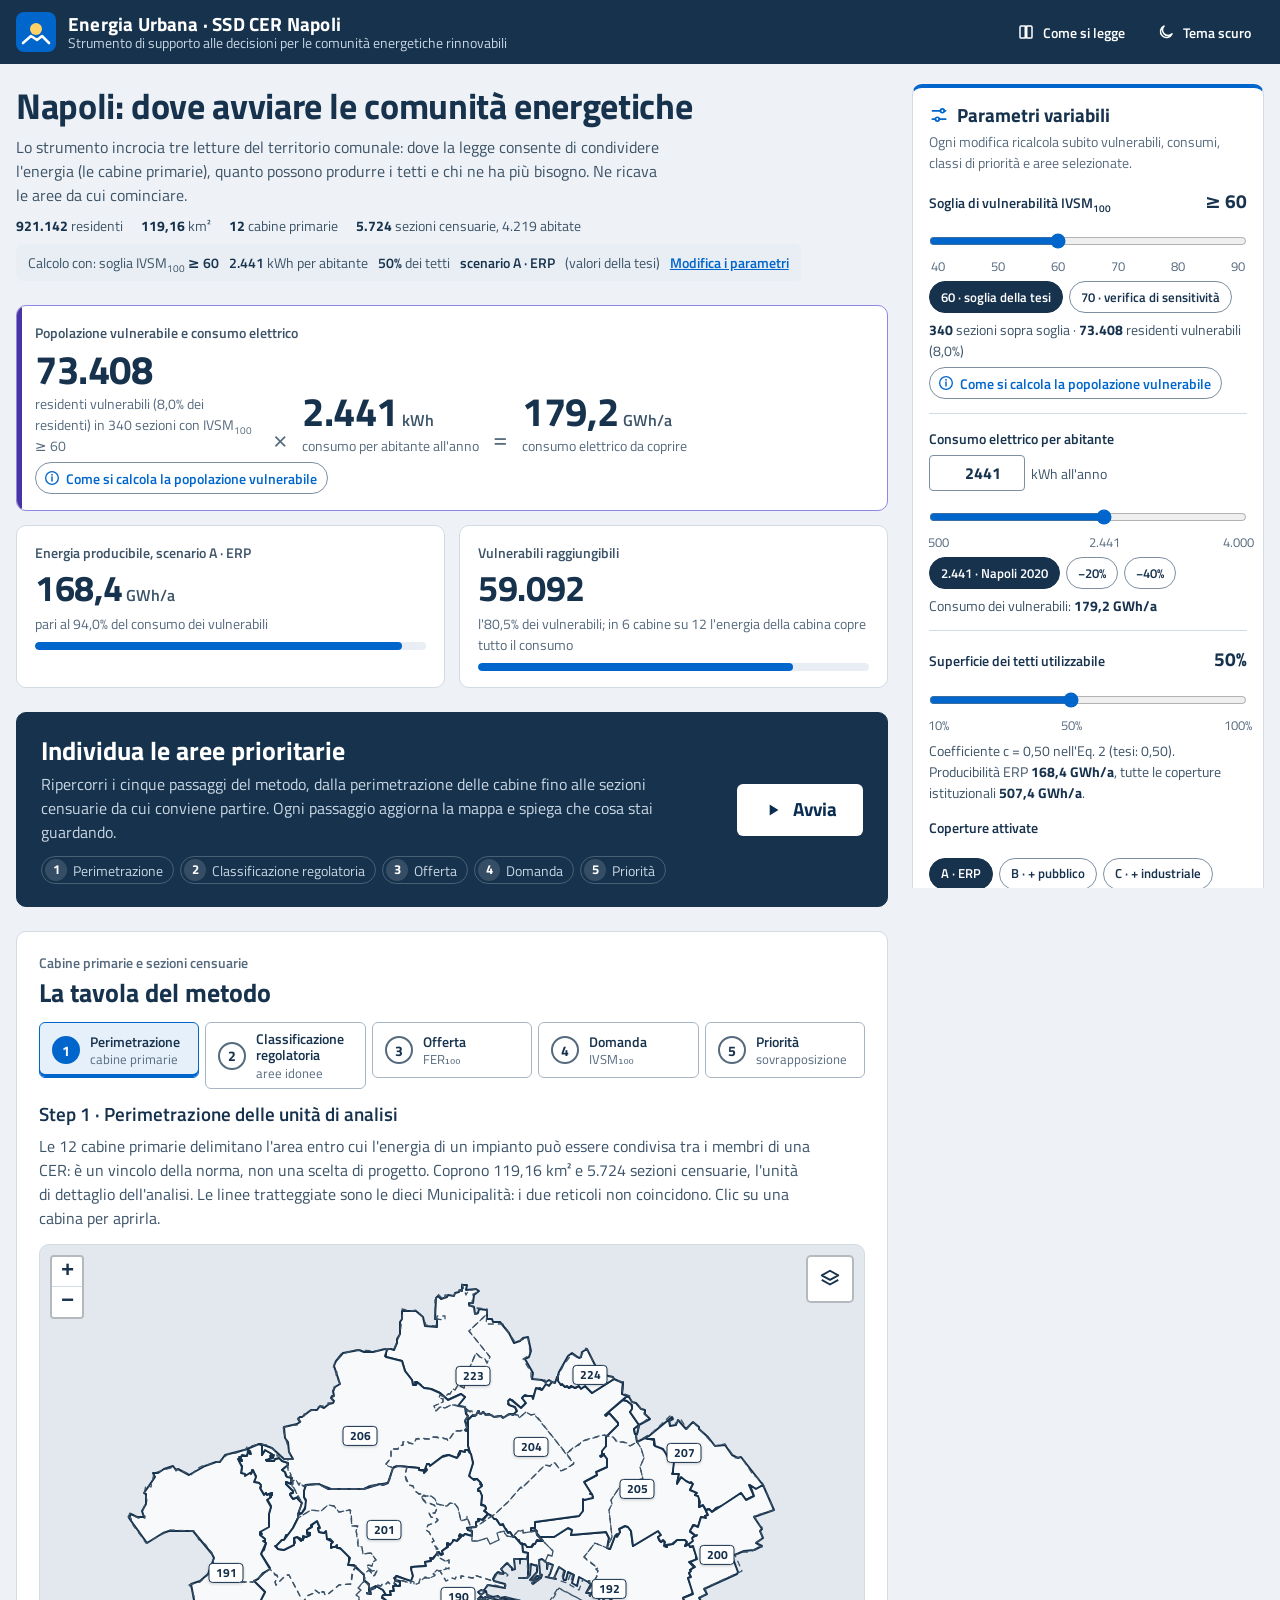
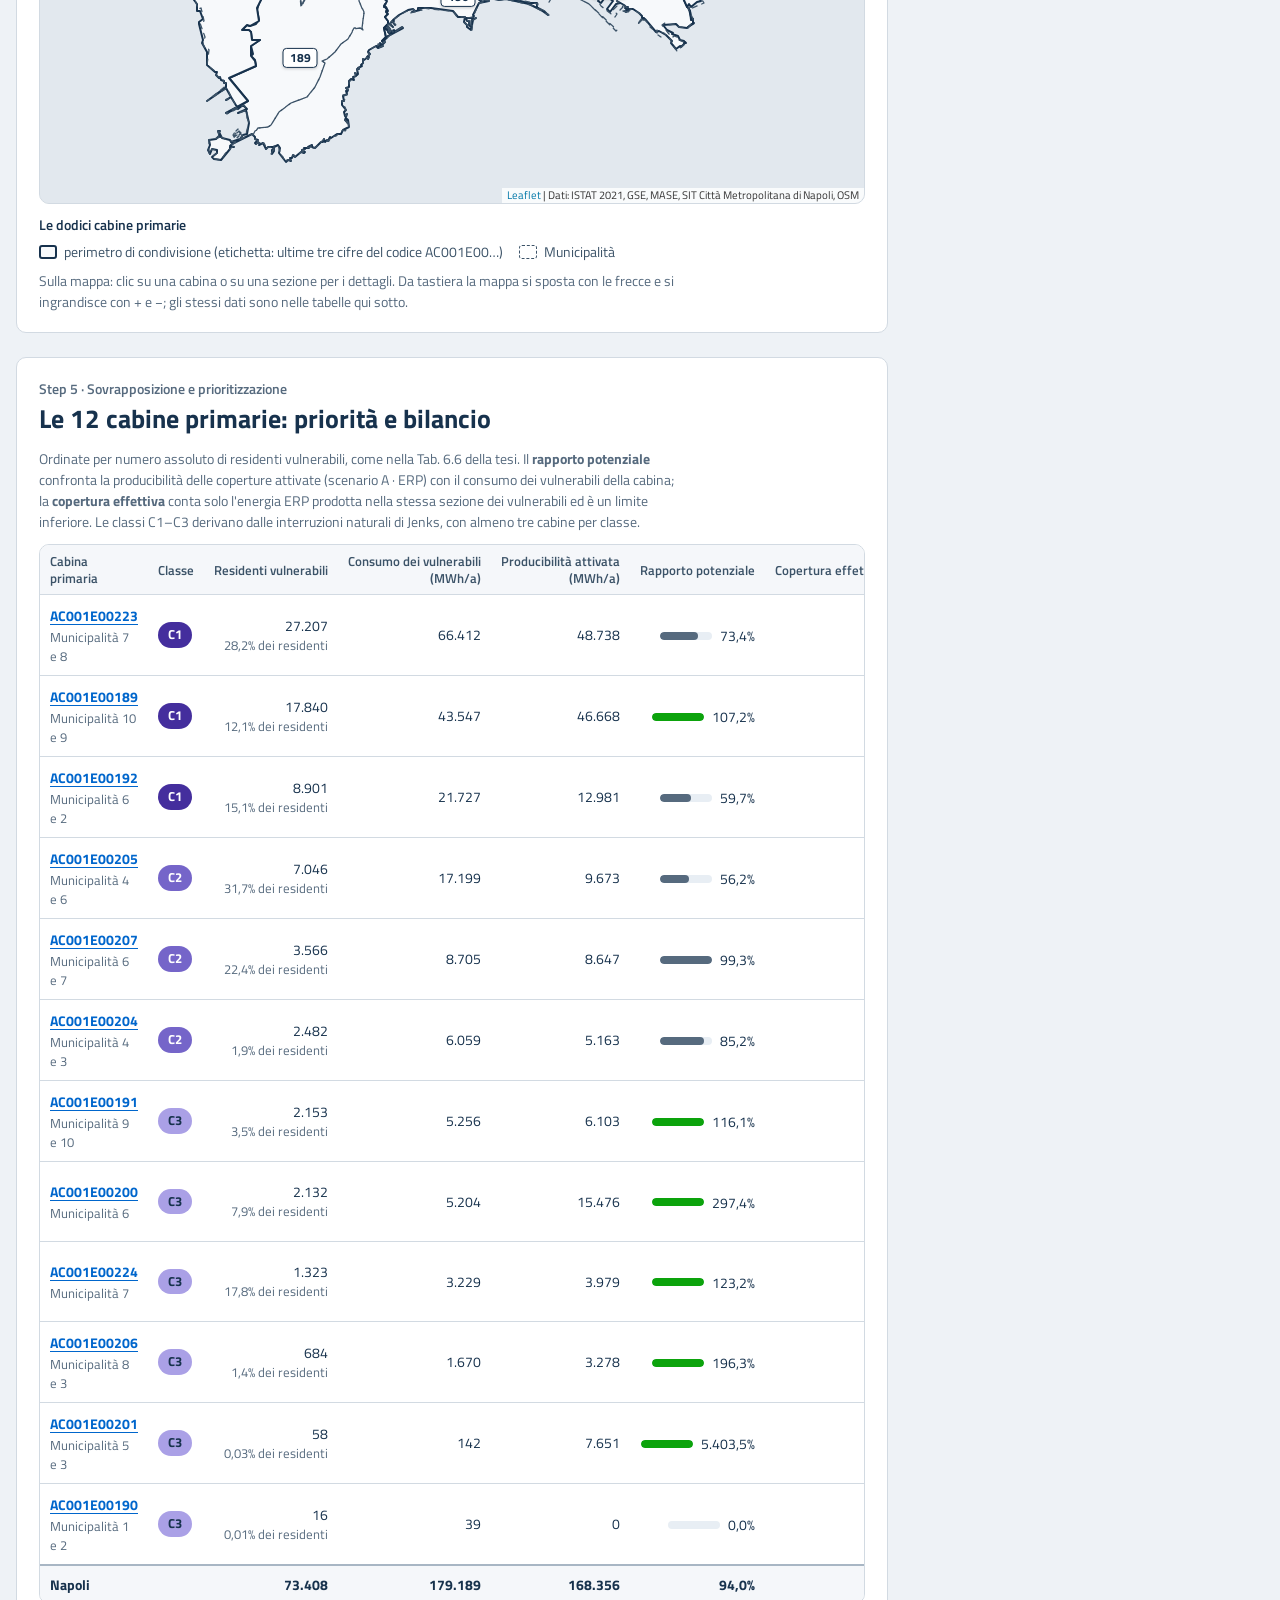
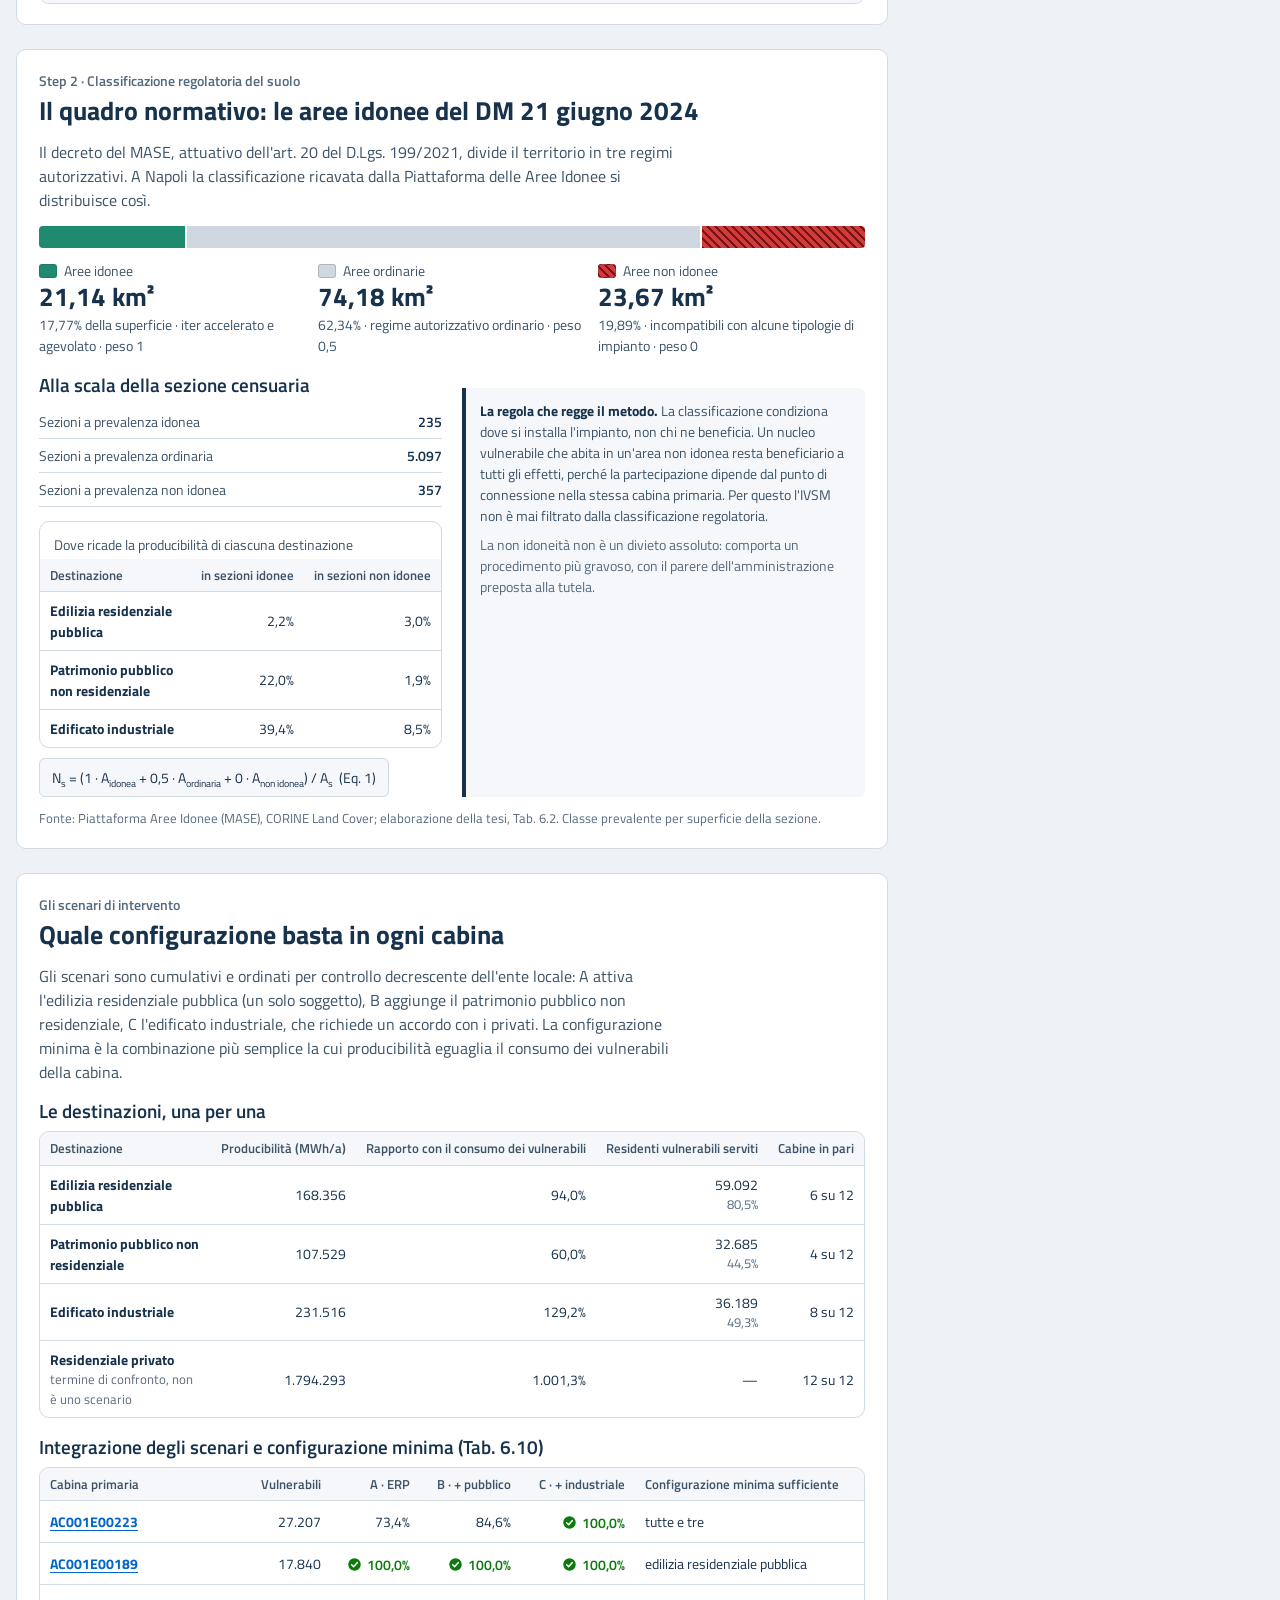
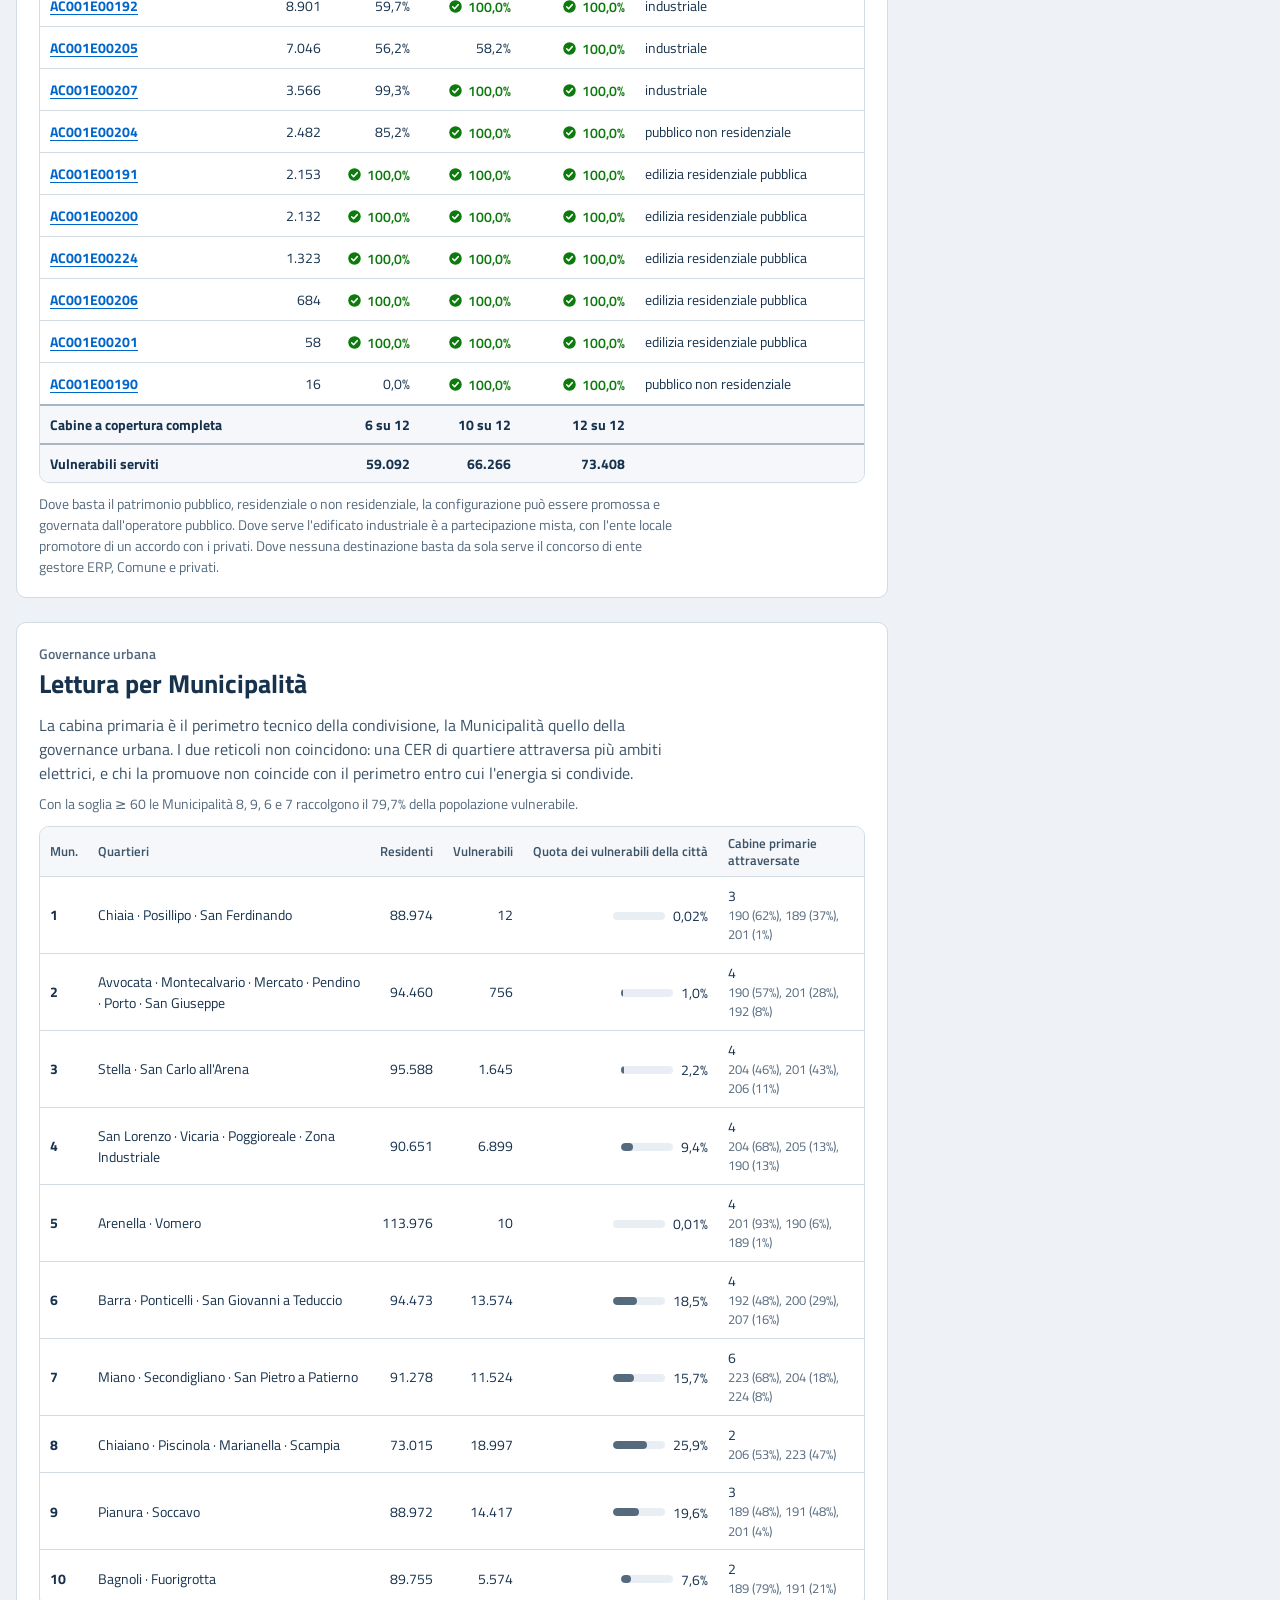
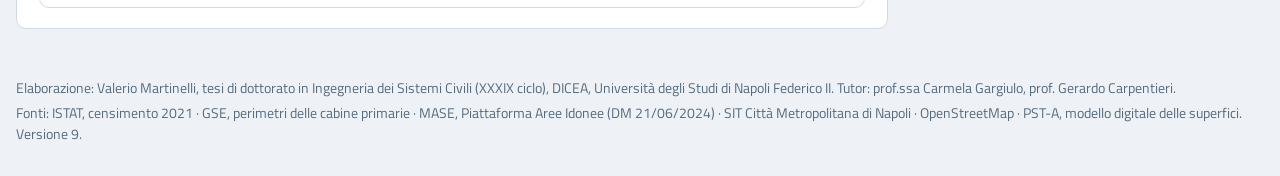
==== SSD-CER-Napoli.html @ 71e8f66f "SSD v9: interfaccia accessibile, parametri variabili e dati allineati alla tesi - Riorganizza l'inte" ====
<!DOCTYPE html>
<html lang="it">
<head>
<meta charset="UTF-8">
<meta name="viewport" content="width=device-width, initial-scale=1, viewport-fit=cover">
<title>SSD CER Napoli</title>
<meta name="description" content="Strumento di supporto alle decisioni per le comunità energetiche rinnovabili a Napoli: cabine primarie, aree idonee, vulnerabilità dei residenti e scenari di intervento.">
<style>
@font-face{font-family:'Titillium Web';font-style:normal;font-weight:400;font-display:swap;src:url([data-uri]) format('woff2')}
@font-face{font-family:'Titillium Web';font-style:normal;font-weight:600;font-display:swap;src:url([data-uri]) format('woff2')}
@font-face{font-family:'Titillium Web';font-style:normal;font-weight:700;font-display:swap;src:url([data-uri]) format('woff2')}
/* required styles */



.leaflet-pane,

.leaflet-tile,

.leaflet-marker-icon,

.leaflet-marker-shadow,

.leaflet-tile-container,

.leaflet-pane > svg,

.leaflet-pane > canvas,

.leaflet-zoom-box,

.leaflet-image-layer,

.leaflet-layer {

	position: absolute;

	left: 0;

	top: 0;

	}

.leaflet-container {

	overflow: hidden;

	}

.leaflet-tile,

.leaflet-marker-icon,

.leaflet-marker-shadow {

	-webkit-user-select: none;

	   -moz-user-select: none;

	        user-select: none;

	  -webkit-user-drag: none;

	}

/* Prevents IE11 from highlighting tiles in blue */

.leaflet-tile::selection {

	background: transparent;

}

/* Safari renders non-retina tile on retina better with this, but Chrome is worse */

.leaflet-safari .leaflet-tile {

	image-rendering: -webkit-optimize-contrast;

	}

/* hack that prevents hw layers "stretching" when loading new tiles */

.leaflet-safari .leaflet-tile-container {

	width: 1600px;

	height: 1600px;

	-webkit-transform-origin: 0 0;

	}

.leaflet-marker-icon,

.leaflet-marker-shadow {

	display: block;

	}

/* .leaflet-container svg: reset svg max-width decleration shipped in Joomla! (joomla.org) 3.x */

/* .leaflet-container img: map is broken in FF if you have max-width: 100% on tiles */

.leaflet-container .leaflet-overlay-pane svg {

	max-width: none !important;

	max-height: none !important;

	}

.leaflet-container .leaflet-marker-pane img,

.leaflet-container .leaflet-shadow-pane img,

.leaflet-container .leaflet-tile-pane img,

.leaflet-container img.leaflet-image-layer,

.leaflet-container .leaflet-tile {

	max-width: none !important;

	max-height: none !important;

	width: auto;

	padding: 0;

	}



.leaflet-container img.leaflet-tile {

	/* See: https://bugs.chromium.org/p/chromium/issues/detail?id=600120 */

	mix-blend-mode: plus-lighter;

}



.leaflet-container.leaflet-touch-zoom {

	-ms-touch-action: pan-x pan-y;

	touch-action: pan-x pan-y;

	}

.leaflet-container.leaflet-touch-drag {

	-ms-touch-action: pinch-zoom;

	/* Fallback for FF which doesn't support pinch-zoom */

	touch-action: none;

	touch-action: pinch-zoom;

}

.leaflet-container.leaflet-touch-drag.leaflet-touch-zoom {

	-ms-touch-action: none;

	touch-action: none;

}

.leaflet-container {

	-webkit-tap-highlight-color: transparent;

}

.leaflet-container a {

	-webkit-tap-highlight-color: rgba(51, 181, 229, 0.4);

}

.leaflet-tile {

	filter: inherit;

	visibility: hidden;

	}

.leaflet-tile-loaded {

	visibility: inherit;

	}

.leaflet-zoom-box {

	width: 0;

	height: 0;

	-moz-box-sizing: border-box;

	     box-sizing: border-box;

	z-index: 800;

	}

/* workaround for https://bugzilla.mozilla.org/show_bug.cgi?id=888319 */

.leaflet-overlay-pane svg {

	-moz-user-select: none;

	}



.leaflet-pane         { z-index: 400; }



.leaflet-tile-pane    { z-index: 200; }

.leaflet-overlay-pane { z-index: 400; }

.leaflet-shadow-pane  { z-index: 500; }

.leaflet-marker-pane  { z-index: 600; }

.leaflet-tooltip-pane   { z-index: 650; }

.leaflet-popup-pane   { z-index: 700; }



.leaflet-map-pane canvas { z-index: 100; }

.leaflet-map-pane svg    { z-index: 200; }



.leaflet-vml-shape {

	width: 1px;

	height: 1px;

	}

.lvml {

	behavior: url(#default#VML);

	display: inline-block;

	position: absolute;

	}





/* control positioning */



.leaflet-control {

	position: relative;

	z-index: 800;

	pointer-events: visiblePainted; /* IE 9-10 doesn't have auto */

	pointer-events: auto;

	}

.leaflet-top,

.leaflet-bottom {

	position: absolute;

	z-index: 1000;

	pointer-events: none;

	}

.leaflet-top {

	top: 0;

	}

.leaflet-right {

	right: 0;

	}

.leaflet-bottom {

	bottom: 0;

	}

.leaflet-left {

	left: 0;

	}

.leaflet-control {

	float: left;

	clear: both;

	}

.leaflet-right .leaflet-control {

	float: right;

	}

.leaflet-top .leaflet-control {

	margin-top: 10px;

	}

.leaflet-bottom .leaflet-control {

	margin-bottom: 10px;

	}

.leaflet-left .leaflet-control {

	margin-left: 10px;

	}

.leaflet-right .leaflet-control {

	margin-right: 10px;

	}





/* zoom and fade animations */



.leaflet-fade-anim .leaflet-popup {

	opacity: 0;

	-webkit-transition: opacity 0.2s linear;

	   -moz-transition: opacity 0.2s linear;

	        transition: opacity 0.2s linear;

	}

.leaflet-fade-anim .leaflet-map-pane .leaflet-popup {

	opacity: 1;

	}

.leaflet-zoom-animated {

	-webkit-transform-origin: 0 0;

	    -ms-transform-origin: 0 0;

	        transform-origin: 0 0;

	}

svg.leaflet-zoom-animated {

	will-change: transform;

}



.leaflet-zoom-anim .leaflet-zoom-animated {

	-webkit-transition: -webkit-transform 0.25s cubic-bezier(0,0,0.25,1);

	   -moz-transition:    -moz-transform 0.25s cubic-bezier(0,0,0.25,1);

	        transition:         transform 0.25s cubic-bezier(0,0,0.25,1);

	}

.leaflet-zoom-anim .leaflet-tile,

.leaflet-pan-anim .leaflet-tile {

	-webkit-transition: none;

	   -moz-transition: none;

	        transition: none;

	}



.leaflet-zoom-anim .leaflet-zoom-hide {

	visibility: hidden;

	}





/* cursors */



.leaflet-interactive {

	cursor: pointer;

	}

.leaflet-grab {

	cursor: -webkit-grab;

	cursor:    -moz-grab;

	cursor:         grab;

	}

.leaflet-crosshair,

.leaflet-crosshair .leaflet-interactive {

	cursor: crosshair;

	}

.leaflet-popup-pane,

.leaflet-control {

	cursor: auto;

	}

.leaflet-dragging .leaflet-grab,

.leaflet-dragging .leaflet-grab .leaflet-interactive,

.leaflet-dragging .leaflet-marker-draggable {

	cursor: move;

	cursor: -webkit-grabbing;

	cursor:    -moz-grabbing;

	cursor:         grabbing;

	}



/* marker & overlays interactivity */

.leaflet-marker-icon,

.leaflet-marker-shadow,

.leaflet-image-layer,

.leaflet-pane > svg path,

.leaflet-tile-container {

	pointer-events: none;

	}



.leaflet-marker-icon.leaflet-interactive,

.leaflet-image-layer.leaflet-interactive,

.leaflet-pane > svg path.leaflet-interactive,

svg.leaflet-image-layer.leaflet-interactive path {

	pointer-events: visiblePainted; /* IE 9-10 doesn't have auto */

	pointer-events: auto;

	}



/* visual tweaks */



.leaflet-container {

	background: #ddd;

	outline-offset: 1px;

	}

.leaflet-container a {

	color: #0078A8;

	}

.leaflet-zoom-box {

	border: 2px dotted #38f;

	background: rgba(255,255,255,0.5);

	}





/* general typography */

.leaflet-container {

	font-family: "Helvetica Neue", Arial, Helvetica, sans-serif;

	font-size: 12px;

	font-size: 0.75rem;

	line-height: 1.5;

	}





/* general toolbar styles */



.leaflet-bar {

	box-shadow: 0 1px 5px rgba(0,0,0,0.65);

	border-radius: 4px;

	}

.leaflet-bar a {

	background-color: #fff;

	border-bottom: 1px solid #ccc;

	width: 26px;

	height: 26px;

	line-height: 26px;

	display: block;

	text-align: center;

	text-decoration: none;

	color: black;

	}

.leaflet-bar a,

.leaflet-control-layers-toggle {

	background-position: 50% 50%;

	background-repeat: no-repeat;

	display: block;

	}

.leaflet-bar a:hover,

.leaflet-bar a:focus {

	background-color: #f4f4f4;

	}

.leaflet-bar a:first-child {

	border-top-left-radius: 4px;

	border-top-right-radius: 4px;

	}

.leaflet-bar a:last-child {

	border-bottom-left-radius: 4px;

	border-bottom-right-radius: 4px;

	border-bottom: none;

	}

.leaflet-bar a.leaflet-disabled {

	cursor: default;

	background-color: #f4f4f4;

	color: #bbb;

	}



.leaflet-touch .leaflet-bar a {

	width: 30px;

	height: 30px;

	line-height: 30px;

	}

.leaflet-touch .leaflet-bar a:first-child {

	border-top-left-radius: 2px;

	border-top-right-radius: 2px;

	}

.leaflet-touch .leaflet-bar a:last-child {

	border-bottom-left-radius: 2px;

	border-bottom-right-radius: 2px;

	}



/* zoom control */



.leaflet-control-zoom-in,

.leaflet-control-zoom-out {

	font: bold 18px 'Lucida Console', Monaco, monospace;

	text-indent: 1px;

	}



.leaflet-touch .leaflet-control-zoom-in, .leaflet-touch .leaflet-control-zoom-out  {

	font-size: 22px;

	}





/* layers control */



.leaflet-control-layers {

	box-shadow: 0 1px 5px rgba(0,0,0,0.4);

	background: #fff;

	border-radius: 5px;

	}

.leaflet-control-layers-toggle {

	background-image: url(images/layers.png);

	width: 36px;

	height: 36px;

	}

.leaflet-retina .leaflet-control-layers-toggle {

	background-image: url(images/layers-2x.png);

	background-size: 26px 26px;

	}

.leaflet-touch .leaflet-control-layers-toggle {

	width: 44px;

	height: 44px;

	}

.leaflet-control-layers .leaflet-control-layers-list,

.leaflet-control-layers-expanded .leaflet-control-layers-toggle {

	display: none;

	}

.leaflet-control-layers-expanded .leaflet-control-layers-list {

	display: block;

	position: relative;

	}

.leaflet-control-layers-expanded {

	padding: 6px 10px 6px 6px;

	color: #333;

	background: #fff;

	}

.leaflet-control-layers-scrollbar {

	overflow-y: scroll;

	overflow-x: hidden;

	padding-right: 5px;

	}

.leaflet-control-layers-selector {

	margin-top: 2px;

	position: relative;

	top: 1px;

	}

.leaflet-control-layers label {

	display: block;

	font-size: 13px;

	font-size: 1.08333em;

	}

.leaflet-control-layers-separator {

	height: 0;

	border-top: 1px solid #ddd;

	margin: 5px -10px 5px -6px;

	}



/* Default icon URLs */

.leaflet-default-icon-path { /* used only in path-guessing heuristic, see L.Icon.Default */

	background-image: url(images/marker-icon.png);

	}





/* attribution and scale controls */



.leaflet-container .leaflet-control-attribution {

	background: #fff;

	background: rgba(255, 255, 255, 0.8);

	margin: 0;

	}

.leaflet-control-attribution,

.leaflet-control-scale-line {

	padding: 0 5px;

	color: #333;

	line-height: 1.4;

	}

.leaflet-control-attribution a {

	text-decoration: none;

	}

.leaflet-control-attribution a:hover,

.leaflet-control-attribution a:focus {

	text-decoration: underline;

	}

.leaflet-attribution-flag {

	display: inline !important;

	vertical-align: baseline !important;

	width: 1em;

	height: 0.6669em;

	}

.leaflet-left .leaflet-control-scale {

	margin-left: 5px;

	}

.leaflet-bottom .leaflet-control-scale {

	margin-bottom: 5px;

	}

.leaflet-control-scale-line {

	border: 2px solid #777;

	border-top: none;

	line-height: 1.1;

	padding: 2px 5px 1px;

	white-space: nowrap;

	-moz-box-sizing: border-box;

	     box-sizing: border-box;

	background: rgba(255, 255, 255, 0.8);

	text-shadow: 1px 1px #fff;

	}

.leaflet-control-scale-line:not(:first-child) {

	border-top: 2px solid #777;

	border-bottom: none;

	margin-top: -2px;

	}

.leaflet-control-scale-line:not(:first-child):not(:last-child) {

	border-bottom: 2px solid #777;

	}



.leaflet-touch .leaflet-control-attribution,

.leaflet-touch .leaflet-control-layers,

.leaflet-touch .leaflet-bar {

	box-shadow: none;

	}

.leaflet-touch .leaflet-control-layers,

.leaflet-touch .leaflet-bar {

	border: 2px solid rgba(0,0,0,0.2);

	background-clip: padding-box;

	}





/* popup */



.leaflet-popup {

	position: absolute;

	text-align: center;

	margin-bottom: 20px;

	}

.leaflet-popup-content-wrapper {

	padding: 1px;

	text-align: left;

	border-radius: 12px;

	}

.leaflet-popup-content {

	margin: 13px 24px 13px 20px;

	line-height: 1.3;

	font-size: 13px;

	font-size: 1.08333em;

	min-height: 1px;

	}

.leaflet-popup-content p {

	margin: 17px 0;

	margin: 1.3em 0;

	}

.leaflet-popup-tip-container {

	width: 40px;

	height: 20px;

	position: absolute;

	left: 50%;

	margin-top: -1px;

	margin-left: -20px;

	overflow: hidden;

	pointer-events: none;

	}

.leaflet-popup-tip {

	width: 17px;

	height: 17px;

	padding: 1px;



	margin: -10px auto 0;

	pointer-events: auto;



	-webkit-transform: rotate(45deg);

	   -moz-transform: rotate(45deg);

	    -ms-transform: rotate(45deg);

	        transform: rotate(45deg);

	}

.leaflet-popup-content-wrapper,

.leaflet-popup-tip {

	background: white;

	color: #333;

	box-shadow: 0 3px 14px rgba(0,0,0,0.4);

	}

.leaflet-container a.leaflet-popup-close-button {

	position: absolute;

	top: 0;

	right: 0;

	border: none;

	text-align: center;

	width: 24px;

	height: 24px;

	font: 16px/24px Tahoma, Verdana, sans-serif;

	color: #757575;

	text-decoration: none;

	background: transparent;

	}

.leaflet-container a.leaflet-popup-close-button:hover,

.leaflet-container a.leaflet-popup-close-button:focus {

	color: #585858;

	}

.leaflet-popup-scrolled {

	overflow: auto;

	}



.leaflet-oldie .leaflet-popup-content-wrapper {

	-ms-zoom: 1;

	}

.leaflet-oldie .leaflet-popup-tip {

	width: 24px;

	margin: 0 auto;



	-ms-filter: "progid:DXImageTransform.Microsoft.Matrix(M11=0.70710678, M12=0.70710678, M21=-0.70710678, M22=0.70710678)";

	filter: progid:DXImageTransform.Microsoft.Matrix(M11=0.70710678, M12=0.70710678, M21=-0.70710678, M22=0.70710678);

	}



.leaflet-oldie .leaflet-control-zoom,

.leaflet-oldie .leaflet-control-layers,

.leaflet-oldie .leaflet-popup-content-wrapper,

.leaflet-oldie .leaflet-popup-tip {

	border: 1px solid #999;

	}





/* div icon */



.leaflet-div-icon {

	background: #fff;

	border: 1px solid #666;

	}





/* Tooltip */

/* Base styles for the element that has a tooltip */

.leaflet-tooltip {

	position: absolute;

	padding: 6px;

	background-color: #fff;

	border: 1px solid #fff;

	border-radius: 3px;

	color: #222;

	white-space: nowrap;

	-webkit-user-select: none;

	-moz-user-select: none;

	-ms-user-select: none;

	user-select: none;

	pointer-events: none;

	box-shadow: 0 1px 3px rgba(0,0,0,0.4);

	}

.leaflet-tooltip.leaflet-interactive {

	cursor: pointer;

	pointer-events: auto;

	}

.leaflet-tooltip-top:before,

.leaflet-tooltip-bottom:before,

.leaflet-tooltip-left:before,

.leaflet-tooltip-right:before {

	position: absolute;

	pointer-events: none;

	border: 6px solid transparent;

	background: transparent;

	content: "";

	}



/* Directions */



.leaflet-tooltip-bottom {

	margin-top: 6px;

}

.leaflet-tooltip-top {

	margin-top: -6px;

}

.leaflet-tooltip-bottom:before,

.leaflet-tooltip-top:before {

	left: 50%;

	margin-left: -6px;

	}

.leaflet-tooltip-top:before {

	bottom: 0;

	margin-bottom: -12px;

	border-top-color: #fff;

	}

.leaflet-tooltip-bottom:before {

	top: 0;

	margin-top: -12px;

	margin-left: -6px;

	border-bottom-color: #fff;

	}

.leaflet-tooltip-left {

	margin-left: -6px;

}

.leaflet-tooltip-right {

	margin-left: 6px;

}

.leaflet-tooltip-left:before,

.leaflet-tooltip-right:before {

	top: 50%;

	margin-top: -6px;

	}

.leaflet-tooltip-left:before {

	right: 0;

	margin-right: -12px;

	border-left-color: #fff;

	}

.leaflet-tooltip-right:before {

	left: 0;

	margin-left: -12px;

	border-right-color: #fff;

	}



/* Printing */



@media print {

	/* Prevent printers from removing background-images of controls. */

	.leaflet-control {

		-webkit-print-color-adjust: exact;

		print-color-adjust: exact;

		}

	}


.leaflet-control-layers-toggle{background-image:url("data:image/svg+xml,%3Csvg xmlns=%27http://www.w3.org/2000/svg%27 viewBox=%270 0 24 24%27%3E%3Cpath d=%27M12 3l9 5-9 5-9-5zM3 13l9 5 9-5%27 fill=%27none%27 stroke=%27%2317324d%27 stroke-width=%272%27 stroke-linejoin=%27round%27/%3E%3C/svg%3E")!important;background-size:22px 22px!important}
/* =====================================================================
   SSD CER Napoli · v9
   Impianto: una "tavola di piano" su linguaggio Designers Italia.
   Colonna principale a sinistra (sintesi, mappa, tabelle), colonna
   destra fissa con i parametri variabili e le dodici cabine primarie.
   Colori dei dati verificati per daltonismo (OKLab, simulazione Machado 2009).
   ===================================================================== */
:root{
  /* superfici e inchiostri */
  --paper:#eef2f6; --sheet:#ffffff; --sheet-2:#f5f7fa; --sheet-3:#e8eef4;
  --ink:#17324d; --ink-2:#3c5368; --ink-3:#566a7e;
  --rule:#d2dae2; --rule-2:#a8b6c4; --field:#7d8fa1;
  --accent:#0066cc; --accent-2:#00478f; --accent-wash:#e6f0fa; --on-accent:#ffffff;
  --head:#16324c; --head-ink:#ffffff; --head-ink-2:#c9d6e3;
  --focus:#0b3d91; --focus-halo:#ffffff;
  --good:#0c7a0c; --good-fill:#0ca30c; --warn:#a15c00; --warn-fill:#fab219; --crit:#b42828; --crit-fill:#d03b3b;
  --shadow:0 1px 2px rgba(23,50,77,.08), 0 4px 16px rgba(23,50,77,.06);
  /* mappa */
  --m-bg:#e2e8ee; --m-line:rgba(23,50,77,.20); --m-cab:#17324d; --m-cabfill:#f7f9fb;
  --m-label-bg:#ffffff; --m-label-ink:#17324d;
  --sez-ll:#f3f5f8; --sez-none:#e9edf1;
  --reg-idonea:#1f8a70; --reg-ord:#cfd8e1; --reg-non:#d03b3b; --reg-hatch:#7a1414;
  --off-1:#faeecd; --off-2:#f9d28a; --off-3:#f3aa40; --off-4:#d57c11; --off-5:#9f5618;
  --dom-1:#e7e5fb; --dom-2:#c3bcf2; --dom-3:#9287e0; --dom-4:#4934a3;
  --pri-1:#442e9d; --pri-2:#7565c9; --pri-3:#aaa0e6;
  --sez-hh:#a3123a; --sez-lh:#4a3aa7; --sez-hl:#f4c86a;
  --avvio:#16324c; --avvio-bordo:#16324c;
  --bld-erp:#2a78d6; --bld-pub:#eb6834; --bld-ind:#1baf7a; --bld-res:#9aa7b4;
  /* tipografia: il carattere dei siti della PA italiana */
  --font:'Titillium Web', system-ui, -apple-system, 'Segoe UI', Roboto, sans-serif;
  --fs-xs:.8125rem; --fs-s:.875rem; --fs-m:1rem; --fs-l:1.1875rem; --fs-xl:1.625rem; --fs-xxl:2.25rem;
  --r-s:4px; --r-m:6px; --r-l:10px;
  --head-h:64px;
  color-scheme:light;
}
@media (prefers-color-scheme: dark){
  :root:not([data-theme="light"]){
    --paper:#0e151c; --sheet:#16202b; --sheet-2:#1c2834; --sheet-3:#223140;
    --ink:#e9eff5; --ink-2:#bccad7; --ink-3:#93a5b6;
    --rule:#2b3947; --rule-2:#43566a; --field:#6d8296;
    --accent:#5aa6ff; --accent-2:#8cc2ff; --accent-wash:#16304d; --on-accent:#0b1622;
    --head:#0b1622; --head-ink:#e9eff5; --head-ink-2:#a9bccd;
    --focus:#ffd166; --focus-halo:#0e151c;
    --good:#5fd35f; --good-fill:#0ca30c; --warn:#f2b84b; --warn-fill:#fab219; --crit:#ff7b7b; --crit-fill:#d03b3b;
    --shadow:0 1px 2px rgba(0,0,0,.4), 0 6px 20px rgba(0,0,0,.35);
    --m-bg:#0b1117; --m-line:rgba(233,239,245,.16); --m-cab:#e9eff5; --m-cabfill:#1c2834;
    --m-label-bg:#0e151c; --m-label-ink:#e9eff5;
    --sez-ll:#1a2530; --sez-none:#131c25;
    --reg-idonea:#1d9b78; --reg-ord:#3a4856; --reg-non:#e05a5a; --reg-hatch:#ffc2c2;
    --off-1:#3b2a17; --off-2:#643e0d; --off-3:#955900; --off-4:#c98000; --off-5:#f0b21b;
    --dom-1:#2d2a41; --dom-2:#473f70; --dom-3:#675aaf; --dom-4:#968dfd;
    --pri-1:#b5b1ff; --pri-2:#8c7de4; --pri-3:#695ca3;
    --sez-hh:#d55181; --sez-lh:#9085e9; --sez-hl:#7d5f1c;
    --avvio:#14304f; --avvio-bordo:#2f5683;
    --bld-erp:#3987e5; --bld-pub:#d95926; --bld-ind:#199e70; --bld-res:#5d6b78;
    color-scheme:dark;
  }
}
:root[data-theme="dark"]{
  --paper:#0e151c; --sheet:#16202b; --sheet-2:#1c2834; --sheet-3:#223140;
  --ink:#e9eff5; --ink-2:#bccad7; --ink-3:#93a5b6;
  --rule:#2b3947; --rule-2:#43566a; --field:#6d8296;
  --accent:#5aa6ff; --accent-2:#8cc2ff; --accent-wash:#16304d; --on-accent:#0b1622;
  --head:#0b1622; --head-ink:#e9eff5; --head-ink-2:#a9bccd;
  --focus:#ffd166; --focus-halo:#0e151c;
  --good:#5fd35f; --good-fill:#0ca30c; --warn:#f2b84b; --warn-fill:#fab219; --crit:#ff7b7b; --crit-fill:#d03b3b;
  --shadow:0 1px 2px rgba(0,0,0,.4), 0 6px 20px rgba(0,0,0,.35);
  --m-bg:#0b1117; --m-line:rgba(233,239,245,.16); --m-cab:#e9eff5; --m-cabfill:#1c2834;
  --m-label-bg:#0e151c; --m-label-ink:#e9eff5;
  --sez-ll:#1a2530; --sez-none:#131c25;
  --reg-idonea:#1d9b78; --reg-ord:#3a4856; --reg-non:#e05a5a; --reg-hatch:#ffc2c2;
  --off-1:#3b2a17; --off-2:#643e0d; --off-3:#955900; --off-4:#c98000; --off-5:#f0b21b;
  --dom-1:#2d2a41; --dom-2:#473f70; --dom-3:#675aaf; --dom-4:#968dfd;
  --pri-1:#b5b1ff; --pri-2:#8c7de4; --pri-3:#695ca3;
  --sez-hh:#d55181; --sez-lh:#9085e9; --sez-hl:#7d5f1c;
    --avvio:#14304f; --avvio-bordo:#2f5683;
  --bld-erp:#3987e5; --bld-pub:#d95926; --bld-ind:#199e70; --bld-res:#5d6b78;
  color-scheme:dark;
}

/* ---------------------------------------------------------------- base */
*,*::before,*::after{box-sizing:border-box}
html{font-size:100%;-webkit-text-size-adjust:100%;scroll-padding-top:calc(var(--head-h) + 12px)}
body{margin:0;background:var(--paper);color:var(--ink);font-family:var(--font);font-size:var(--fs-m);line-height:1.5}
h1,h2,h3,h4{margin:0;line-height:1.2;text-wrap:balance;font-weight:700}
p{margin:0}
a{color:var(--accent)}
a:hover{color:var(--accent-2)}
button,input,select{font:inherit;color:inherit}
button{cursor:pointer}
img,svg{max-width:100%}
table{border-collapse:collapse;width:100%}
[hidden]{display:none!important}
.sr-only{position:absolute!important;width:1px;height:1px;padding:0;margin:-1px;overflow:hidden;clip:rect(0 0 0 0);white-space:nowrap;border:0}
.num{font-variant-numeric:tabular-nums}
sub{font-size:.72em;line-height:0}

/* focus visibile e uniforme: doppio anello, leggibile su ogni superficie */
:focus-visible{outline:3px solid var(--focus);outline-offset:2px;box-shadow:0 0 0 2px var(--focus-halo)}
.leaflet-container:focus-visible{outline-offset:-3px}

.skip{position:absolute;left:12px;top:-100px;z-index:3000;background:var(--sheet);color:var(--ink);padding:10px 14px;border-radius:var(--r-m);border:2px solid var(--focus);font-weight:600;text-decoration:none}
.skip:focus{top:calc(env(safe-area-inset-top,0px) + 8px)}

/* ---------------------------------------------------------------- testata */
.testata{position:sticky;top:env(safe-area-inset-top,0px);z-index:1200;background:var(--head);color:var(--head-ink)}
.testata-in{max-width:1480px;margin:0 auto;padding-inline:16px;min-height:var(--head-h);display:flex;align-items:center;justify-content:space-between;gap:12px;flex-wrap:wrap}
.marchio{display:flex;align-items:center;gap:12px;color:inherit;text-decoration:none;min-width:0}
.marchio:hover{color:inherit}
.marchio svg{flex:none}
.marchio-t{display:flex;flex-direction:column;line-height:1.15;min-width:0}
.marchio-1{font-size:var(--fs-l);font-weight:700;letter-spacing:.01em}
.marchio-2{font-size:var(--fs-s);color:var(--head-ink-2)}
.testata nav{display:flex;gap:6px;align-items:center;flex-wrap:wrap}
.btn-head{display:inline-flex;align-items:center;gap:8px;min-height:40px;padding:6px 12px;border-radius:var(--r-m);border:1px solid transparent;background:transparent;color:var(--head-ink);font-size:var(--fs-s);font-weight:600;text-decoration:none}
.btn-head:hover{background:rgba(255,255,255,.10);color:var(--head-ink)}
.btn-head[aria-pressed="true"]{border-color:rgba(255,255,255,.35)}
.btn-head svg{width:18px;height:18px}
.solo-mobile{display:none}

/* ---------------------------------------------------------------- impianto */
.impianto{max-width:1480px;margin:0 auto;padding-inline:16px;padding-block:20px 40px;display:grid;grid-template-columns:minmax(0,1fr) 352px;gap:24px;align-items:start}
main{min-width:0;display:flex;flex-direction:column;gap:28px}
.vista{display:flex;flex-direction:column;gap:24px;min-width:0}
main:focus{outline:none}
.laterale{position:sticky;top:calc(env(safe-area-inset-top,0px) + var(--head-h) + 16px);max-height:calc(100vh - var(--head-h) - 32px);overflow-y:auto;display:flex;flex-direction:column;gap:16px;padding-bottom:4px;scrollbar-width:thin}

@media (max-width:1080px){
  .impianto{grid-template-columns:minmax(0,1fr)}
  .laterale{position:static;max-height:none;overflow:visible}
  .solo-mobile{display:inline-flex}
}

/* ---------------------------------------------------------------- blocchi */
.blocco{background:var(--sheet);border:1px solid var(--rule);border-radius:var(--r-l);padding:20px 22px;min-width:0}
.blocco-testa{display:flex;justify-content:space-between;align-items:flex-end;gap:12px;flex-wrap:wrap;margin-bottom:14px}
.blocco h2{font-size:var(--fs-xl)}
.blocco h3{font-size:var(--fs-l);font-weight:600}
.occhiello{font-size:var(--fs-s);font-weight:600;color:var(--ink-3);margin-bottom:4px}
.lead{color:var(--ink-2);max-width:72ch}
.nota{font-size:var(--fs-s);color:var(--ink-3);max-width:80ch}
.nota + .nota{margin-top:6px}
.fonte{font-size:var(--fs-xs);color:var(--ink-3)}

/* intestazione della vista */
.vista-testa{display:flex;flex-direction:column;gap:8px}
.vista-testa h1{font-size:var(--fs-xxl);letter-spacing:-.01em}
.vista-testa h1:focus{outline:none}
.dati-sintetici{display:flex;flex-wrap:wrap;gap:4px 18px;color:var(--ink-2);font-size:var(--fs-s)}
.dati-sintetici strong{color:var(--ink);font-weight:700}
.parametri-attivi{display:flex;flex-wrap:wrap;align-items:center;gap:6px 10px;font-size:var(--fs-s);color:var(--ink-2);background:var(--sheet-3);border-radius:var(--r-m);padding:8px 12px;width:fit-content;max-width:100%}
.parametri-attivi b{color:var(--ink);font-weight:600}
.parametri-attivi a{font-weight:600}

/* ---------------------------------------------------------------- sintesi (KPI) */
.sintesi{display:grid;grid-template-columns:repeat(2,minmax(0,1fr));gap:14px}
.kpi{background:var(--sheet);border:1px solid var(--rule);border-radius:var(--r-l);padding:16px 18px;display:flex;flex-direction:column;gap:6px;min-width:0}
.kpi-l{font-size:var(--fs-s);font-weight:600;color:var(--ink-2)}
.kpi-v{font-size:var(--fs-xxl);font-weight:700;line-height:1.05;letter-spacing:-.01em}
.kpi-v small{font-size:var(--fs-m);font-weight:600;color:var(--ink-2);letter-spacing:0;margin-left:4px}
.kpi-s{font-size:var(--fs-s);color:var(--ink-3)}
.kpi-barra{height:8px;border-radius:99px;background:var(--sheet-3);overflow:hidden;margin-top:2px}
.kpi-barra > span{display:block;height:100%;border-radius:99px;background:var(--accent)}

/* il blocco richiesto: popolazione vulnerabile e consumo, letti insieme */
.kpi-vuln{grid-column:1/-1;border-color:var(--dom-3);background:linear-gradient(180deg,var(--sheet),var(--sheet));position:relative;overflow:hidden}
.kpi-vuln::before{content:"";position:absolute;inset:0 auto 0 0;width:5px;background:var(--dom-4)}
.calcolo{display:flex;align-items:flex-end;gap:10px 14px;flex-wrap:wrap}
.calcolo .op{font-size:var(--fs-xl);font-weight:400;color:var(--ink-3);line-height:1.3}
.calcolo-v{display:flex;flex-direction:column;gap:2px;min-width:0}
.calcolo-v .kpi-v{font-size:2.5rem}
.calcolo-v .kpi-s{max-width:28ch}
.btn-info{display:inline-flex;align-items:center;gap:6px;align-self:flex-start;min-height:32px;padding:4px 10px 4px 8px;border-radius:99px;border:1px solid var(--field);background:var(--sheet);color:var(--accent);font-size:var(--fs-s);font-weight:600}
.btn-info:hover{background:var(--accent-wash)}
.btn-info svg{width:16px;height:16px}

/* ---------------------------------------------------------------- invito al percorso */
.avvio{display:grid;grid-template-columns:minmax(0,1fr) auto;gap:16px 24px;align-items:center;background:var(--avvio);border:1px solid var(--avvio-bordo);color:var(--head-ink);border-radius:var(--r-l);padding:22px 24px}
.avvio h2{font-size:var(--fs-xl);color:var(--head-ink)}
.avvio p{color:var(--head-ink-2);margin-top:6px;max-width:70ch}
.avvio ol{list-style:none;margin:12px 0 0;padding:0;display:flex;flex-wrap:wrap;gap:6px 6px;font-size:var(--fs-s);color:var(--head-ink-2)}
.avvio ol li{display:flex;align-items:center;gap:6px;padding:2px 10px 2px 3px;border:1px solid rgba(255,255,255,.22);border-radius:99px}
.avvio ol li b{display:inline-grid;place-items:center;width:22px;height:22px;border-radius:50%;background:rgba(255,255,255,.14);color:var(--head-ink);font-size:var(--fs-xs)}
.btn-avvia{display:inline-flex;align-items:center;justify-content:center;gap:10px;min-height:52px;padding:10px 26px;border-radius:var(--r-m);border:0;background:#ffffff;color:#0b2d52;font-size:var(--fs-l);font-weight:700;white-space:nowrap}
.btn-avvia:hover{background:#e6f0fa}
.btn-avvia svg{width:20px;height:20px}

/* ---------------------------------------------------------------- pulsanti generici */
.btn{display:inline-flex;align-items:center;justify-content:center;gap:8px;min-height:40px;padding:6px 14px;border-radius:var(--r-m);border:1px solid var(--field);background:var(--sheet);color:var(--ink);font-size:var(--fs-s);font-weight:600;text-decoration:none;line-height:1.2}
.btn:hover{border-color:var(--accent);color:var(--accent)}
.btn-primario{background:var(--accent);border-color:var(--accent);color:var(--on-accent)}
.btn-primario:hover{background:var(--accent-2);border-color:var(--accent-2);color:var(--on-accent)}
.btn-link{border:0;background:none;padding:0;min-height:0;color:var(--accent);font-weight:600;text-decoration:underline;text-underline-offset:2px}
.btn svg{width:18px;height:18px}
.btn[disabled]{opacity:.45;cursor:not-allowed}

/* ---------------------------------------------------------------- passi del metodo */
.passi{display:grid;grid-template-columns:repeat(5,minmax(0,1fr));gap:6px;margin:0;padding:0;list-style:none}
#passi-cab{grid-template-columns:repeat(4,minmax(0,1fr))}
.passo{display:flex;align-items:center;gap:10px;width:100%;min-height:56px;padding:8px 12px;border-radius:var(--r-m);border:1px solid var(--rule-2);background:var(--sheet);color:var(--ink);text-align:left}
.passo:hover{border-color:var(--accent)}
.passo .n{flex:none;display:inline-grid;place-items:center;width:28px;height:28px;border-radius:50%;border:2px solid var(--ink-3);font-weight:700;font-size:var(--fs-s)}
.passo .t{display:flex;flex-direction:column;line-height:1.15;font-weight:600;font-size:var(--fs-s);min-width:0}
.passo .t small{font-weight:400;color:var(--ink-3);font-size:var(--fs-xs);margin-top:2px}
.passo[aria-pressed="true"]{background:var(--accent-wash);border-color:var(--accent);box-shadow:inset 0 -3px 0 var(--accent)}
.passo[aria-pressed="true"] .n{background:var(--accent);border-color:var(--accent);color:var(--on-accent)}

.passo-testo{display:flex;flex-direction:column;gap:8px;margin-top:14px}
.passo-testo h3{font-size:var(--fs-l)}
.passo-testo p{color:var(--ink-2);max-width:86ch}
.varianti{display:inline-flex;gap:0;border:1px solid var(--field);border-radius:var(--r-m);overflow:hidden;width:fit-content;max-width:100%;flex-wrap:wrap}
.varianti button{min-height:38px;padding:6px 14px;border:0;background:var(--sheet);color:var(--ink);font-size:var(--fs-s);font-weight:600}
.varianti button + button{border-left:1px solid var(--field)}
.varianti button[aria-pressed="true"]{background:var(--accent);color:var(--on-accent)}

/* percorso guidato */
.guida{margin-top:14px;border:2px solid var(--accent);border-radius:var(--r-l);background:var(--accent-wash);padding:16px 18px;display:flex;flex-direction:column;gap:10px}
.guida-avanz{display:flex;gap:6px;align-items:center;font-size:var(--fs-s);color:var(--ink-2);font-weight:600}
.guida-punti{display:flex;gap:4px}
.guida-punti span{width:22px;height:6px;border-radius:99px;background:var(--rule-2)}
.guida-punti span.fatto{background:var(--ink-3)}
.guida-punti span.ora{background:var(--accent)}
.guida h3{font-size:var(--fs-l)}
.guida h3:focus{outline:none}
.guida h3:focus-visible{outline:3px solid var(--focus)}
.guida p{color:var(--ink);max-width:86ch}
.guida-comandi{display:flex;gap:8px;flex-wrap:wrap;justify-content:flex-end}
.esito-lista{margin:4px 0 0;padding-left:20px;display:flex;flex-direction:column;gap:4px}

/* ---------------------------------------------------------------- mappa */
.mappa-wrap{position:relative;margin-top:14px;border:1px solid var(--rule);border-radius:var(--r-l);overflow:hidden;background:var(--m-bg)}
.mappa{height:min(560px,62vh);min-height:340px;width:100%;background:var(--m-bg)}
.mappa-cab{height:min(520px,60vh)}
.mappa-barra{display:flex;flex-wrap:wrap;gap:8px 14px;align-items:center;justify-content:space-between;margin-top:10px}
.legenda{display:flex;flex-wrap:wrap;gap:6px 16px;align-items:center;font-size:var(--fs-s);color:var(--ink-2)}
.legenda-t{width:100%;font-weight:600;color:var(--ink)}
.voce{display:inline-flex;align-items:center;gap:7px}
.campione{flex:none;width:18px;height:14px;border-radius:3px;border:1px solid var(--m-line);display:inline-block}
.campione.tratteggio{background-image:repeating-linear-gradient(45deg,var(--reg-hatch) 0 2px,transparent 2px 6px)}
.voce .q{color:var(--ink-3)}
.scala-ramp{display:inline-flex;align-items:center;gap:8px}
.scala-ramp .c{display:inline-flex}
.scala-ramp .c span{width:26px;height:14px;border:1px solid var(--m-line)}
.scala-ramp .c span:first-child{border-radius:3px 0 0 3px}
.scala-ramp .c span:last-child{border-radius:0 3px 3px 0}
.leaflet-container{font-family:var(--font);background:var(--m-bg)}
.leaflet-control-attribution{font-size:11px}
.leaflet-tooltip.tt{background:var(--sheet);color:var(--ink);border:1px solid var(--rule-2);border-radius:var(--r-m);box-shadow:var(--shadow);font-size:var(--fs-s);line-height:1.4;padding:8px 10px;width:max-content;max-width:280px;white-space:normal}
.leaflet-tooltip.tt::before{display:none}
.tt b{font-weight:700}
.etichetta-cab{background:none;border:0}
.etichetta-cab span{display:inline-block;transform:translate(-50%,-50%);white-space:nowrap;background:var(--m-label-bg);color:var(--m-label-ink);border:1px solid var(--m-cab);border-radius:4px;padding:1px 6px;font-size:12px;font-weight:700;line-height:1.35;box-shadow:0 1px 3px rgba(0,0,0,.18)}
.etichetta-cab span i{font-style:normal;font-weight:600;margin-left:4px;color:var(--ink-3)}
.leaflet-bar a,.leaflet-bar a:hover{background:var(--sheet);color:var(--ink);border-bottom-color:var(--rule)}
.leaflet-control-layers{background:var(--sheet);color:var(--ink)}
.leaflet-control-layers-toggle{background-color:#ffffff;border-radius:4px}
.avviso-mappa{position:absolute;left:10px;bottom:10px;z-index:500;max-width:min(420px,calc(100% - 20px));background:var(--sheet);border:1px solid var(--rule-2);border-radius:var(--r-m);padding:8px 10px;font-size:var(--fs-s);color:var(--ink-2);box-shadow:var(--shadow)}

/* ---------------------------------------------------------------- tabelle */
.tab-wrap{overflow-x:auto;border:1px solid var(--rule);border-radius:var(--r-l);background:var(--sheet)}
.tab{font-size:var(--fs-s);min-width:640px}
.tab caption{text-align:left;padding:12px 14px 4px;color:var(--ink-2);font-size:var(--fs-s);caption-side:top}
.tab th,.tab td{padding:8px 10px;border-bottom:1px solid var(--rule);text-align:left;vertical-align:middle}
.tab thead th{font-weight:600;color:var(--ink-2);background:var(--sheet-2);font-size:var(--fs-xs);line-height:1.25}
.tab tbody tr:last-child th,.tab tbody tr:last-child td{border-bottom:0}
.tab tfoot th,.tab tfoot td{border-top:2px solid var(--rule-2);border-bottom:0;font-weight:700;background:var(--sheet-2)}
.tab .r{text-align:right;font-variant-numeric:tabular-nums;white-space:nowrap}
.tab .c{text-align:center}
.tab tbody tr:hover{background:var(--sheet-2)}
.tab tr[aria-current="true"]{background:var(--accent-wash)}
.btn-riga{border:0;background:none;padding:2px 0;color:var(--accent);font-weight:700;text-align:left;text-decoration:underline;text-decoration-thickness:1px;text-underline-offset:3px;font-size:inherit}
.btn-riga:hover{color:var(--accent-2)}
.sotto{display:block;font-size:var(--fs-xs);color:var(--ink-3);font-weight:400}

/* barre dentro le tabelle */
.barretta{display:inline-flex;align-items:center;gap:8px;justify-content:flex-end;width:100%}
.barretta .b{position:relative;width:52px;height:8px;border-radius:99px;background:var(--sheet-3);overflow:hidden;flex:none}
.barretta .b span{position:absolute;inset:0 auto 0 0;border-radius:99px;background:var(--ink-3)}
.barretta .b span.ok{background:var(--good-fill)}

/* pillole: classi di priorità e stati */
.pill{display:inline-flex;align-items:center;gap:6px;padding:2px 9px;border-radius:99px;font-size:var(--fs-xs);font-weight:700;white-space:nowrap;border:1px solid transparent;line-height:1.5}
.pill i{display:inline-block;width:9px;height:9px;border-radius:50%}
.pill-c1{background:var(--pri-1);color:#ffffff}
.pill-c2{background:var(--pri-2);color:#ffffff}
.pill-c3{background:var(--pri-3);color:#17324d}
:root[data-theme="dark"] .pill-c1,:root[data-theme="dark"] .pill-c2{color:#0b1622}
:root[data-theme="dark"] .pill-c3{color:#ffffff}
@media (prefers-color-scheme: dark){
  :root:not([data-theme="light"]) .pill-c1,:root:not([data-theme="light"]) .pill-c2{color:#0b1622}
  :root:not([data-theme="light"]) .pill-c3{color:#ffffff}
}
.stato{display:inline-flex;align-items:center;gap:5px;font-weight:600;white-space:nowrap;vertical-align:middle}
.stato svg{width:15px;height:15px;flex:none}
.stato-ok{color:var(--good)}
.stato-parz{color:var(--warn)}
.stato-no{color:var(--crit)}

/* ---------------------------------------------------------------- colonna destra */
.pannello{background:var(--sheet);border:1px solid var(--rule);border-radius:var(--r-l);padding:16px 16px 18px}
.pannello h2{font-size:var(--fs-l);display:flex;align-items:center;gap:8px}
.pannello h2 svg{width:20px;height:20px;color:var(--accent)}
.pannello > .nota{margin-top:4px}
.parametri{border-top:4px solid var(--accent)}
.campo{display:flex;flex-direction:column;gap:6px;padding:14px 0;border-bottom:1px solid var(--rule)}
.campo:last-of-type{border-bottom:0}
.campo-testa{display:flex;justify-content:space-between;align-items:baseline;gap:10px}
.campo label,.campo legend{font-weight:600;font-size:var(--fs-s)}
.campo output,.valore{font-weight:700;font-size:var(--fs-l);font-variant-numeric:tabular-nums;color:var(--ink);white-space:nowrap}
.campo .esito{font-size:var(--fs-s);color:var(--ink-2)}
.campo .esito b{color:var(--ink)}
.campo fieldset{border:0;margin:0;padding:0}
fieldset.campo{border:0;margin:0;padding:14px 0;min-width:0}
fieldset.campo legend{padding:0;margin-bottom:6px}
input[type="range"]{width:100%;margin:6px 0 0;accent-color:var(--accent);height:28px;cursor:pointer}
.tacche{position:relative;height:18px;margin:-4px 9px 0;font-size:var(--fs-xs);color:var(--ink-3);font-variant-numeric:tabular-nums}
.tacche span{position:absolute;top:0;transform:translateX(-50%);white-space:nowrap}
.rapidi{display:flex;flex-wrap:wrap;gap:6px}
.chip{min-height:32px;padding:3px 11px;border-radius:99px;border:1px solid var(--field);background:var(--sheet);color:var(--ink);font-size:var(--fs-xs);font-weight:600}
.chip:hover{border-color:var(--accent);color:var(--accent)}
.chip[aria-pressed="true"]{background:var(--ink);border-color:var(--ink);color:var(--sheet)}
.numero{display:flex;align-items:center;gap:6px}
.numero input{width:96px;min-height:36px;padding:4px 8px;border:1px solid var(--field);border-radius:var(--r-s);background:var(--sheet);font-weight:700;font-size:var(--fs-m);text-align:right;font-variant-numeric:tabular-nums}
.numero span{font-size:var(--fs-s);color:var(--ink-2)}
.spunta{display:flex;align-items:flex-start;gap:10px;padding:6px 0;font-size:var(--fs-s);line-height:1.35;cursor:pointer}
.spunta input{width:20px;height:20px;margin:0;flex:none;accent-color:var(--accent);cursor:pointer}
.spunta .campione{margin-top:2px}
.spunta small{display:block;color:var(--ink-3);font-size:var(--fs-xs)}
.btn-ripristina{width:100%;margin-top:6px}

.elenco-cabine .filtri{display:flex;gap:6px;flex-wrap:wrap;margin:10px 0}
.cerca{position:relative}
.cerca input{width:100%;min-height:40px;padding:6px 10px 6px 34px;border:1px solid var(--field);border-radius:var(--r-m);background:var(--sheet)}
.cerca svg{position:absolute;left:10px;top:50%;transform:translateY(-50%);width:16px;height:16px;color:var(--ink-3);pointer-events:none}
.lista-cab{list-style:none;margin:0;padding:0;display:flex;flex-direction:column;gap:6px}
.voce-cab{display:grid;grid-template-columns:auto minmax(0,1fr) auto;gap:2px 10px;align-items:center;width:100%;padding:9px 10px;border-radius:var(--r-m);border:1px solid var(--rule);background:var(--sheet);color:var(--ink);text-align:left}
.voce-cab:hover{border-color:var(--accent)}
.voce-cab[aria-current="true"]{border-color:var(--accent);background:var(--accent-wash);box-shadow:inset 3px 0 0 var(--accent)}
.voce-cab .cod{font-weight:700;font-size:var(--fs-s)}
.voce-cab .dove{grid-column:2/4;font-size:var(--fs-xs);color:var(--ink-3);white-space:nowrap;overflow:hidden;text-overflow:ellipsis}
.voce-cab .vv{font-size:var(--fs-s);font-weight:700;font-variant-numeric:tabular-nums;text-align:right}
.voce-cab .vv small{font-weight:400;color:var(--ink-3)}
.vuoto{padding:10px;color:var(--ink-3);font-size:var(--fs-s)}

/* ---------------------------------------------------------------- vista cabina */
.indietro{align-self:flex-start}
.titolo-cab{display:flex;flex-wrap:wrap;align-items:center;gap:10px 14px}
.titolo-cab .pill{font-size:var(--fs-s);padding:4px 12px}
.dove-cab{color:var(--ink-2)}
.griglia-2{display:grid;grid-template-columns:repeat(2,minmax(0,1fr));gap:20px}
.bilancio-righe{display:flex;flex-direction:column;gap:14px}
.riga-bil{display:grid;grid-template-columns:minmax(0,1fr) auto;grid-template-areas:"nome val" "barra barra" "nota nota";gap:4px 14px;align-items:end}
.riga-bil .nome{grid-area:nome;font-weight:600;font-size:var(--fs-s);display:flex;align-items:center;gap:8px;min-width:0}
.riga-bil .nome small{font-weight:400;color:var(--ink-3);font-size:var(--fs-xs);margin-left:4px}
.riga-bil .val{grid-area:val;font-variant-numeric:tabular-nums;font-size:var(--fs-m);font-weight:700;text-align:right;white-space:nowrap}
.riga-bil .traccia-box{grid-area:barra}
.riga-bil .nota-bil{grid-area:nota;font-size:var(--fs-xs);color:var(--ink-3);font-variant-numeric:tabular-nums}
.riga-bil.spenta .traccia{opacity:.45}
.riga-bil.spenta .campione{opacity:.45}
.traccia{position:relative;height:14px;border-radius:99px;background:var(--sheet-3)}
.traccia > span{position:absolute;inset:0 auto 0 0;border-radius:99px;background:var(--ink-3)}
.traccia > span.ok{background:var(--good-fill)}
.traccia > i{position:absolute;top:-4px;bottom:-4px;width:2px;background:var(--ink);border-radius:2px}
.traccia-scala{display:flex;justify-content:space-between;font-size:var(--fs-xs);color:var(--ink-3);margin-top:2px;font-variant-numeric:tabular-nums}
.config{display:flex;flex-direction:column;gap:8px;padding:14px 16px;border-radius:var(--r-l);background:var(--sheet-2);border:1px solid var(--rule)}
.config .nome-config{font-size:var(--fs-l);font-weight:700}
.schede{display:flex;gap:6px;flex-wrap:wrap;border-bottom:1px solid var(--rule);margin-bottom:12px}
.scheda-btn{min-height:42px;padding:6px 14px;border:0;border-bottom:3px solid transparent;background:none;color:var(--ink-2);font-weight:600;font-size:var(--fs-s)}
.scheda-btn[aria-selected="true"]{color:var(--ink);border-bottom-color:var(--accent)}
.scheda-btn .campione{margin-right:6px;vertical-align:-2px}

/* ---------------------------------------------------------------- quadro normativo e municipalità */
.fascia{display:flex;height:22px;border-radius:var(--r-s);overflow:hidden;gap:2px;background:var(--sheet)}
.fascia span{display:block;height:100%}
.fascia-leg{display:grid;grid-template-columns:repeat(3,minmax(0,1fr));gap:12px;margin-top:12px}
.fascia-leg div{display:flex;flex-direction:column;gap:2px;font-size:var(--fs-s);color:var(--ink-2)}
.fascia-leg b{font-size:var(--fs-xl);color:var(--ink);font-variant-numeric:tabular-nums;line-height:1.1}
.regola{margin-top:14px;padding:12px 14px;border-left:4px solid var(--ink);background:var(--sheet-2);border-radius:0 var(--r-m) var(--r-m) 0;font-size:var(--fs-s);color:var(--ink-2)}
.regola strong{color:var(--ink)}
.formula{font-size:var(--fs-s);background:var(--sheet-2);border:1px solid var(--rule);border-radius:var(--r-m);padding:8px 12px;width:fit-content;max-width:100%;overflow-x:auto;white-space:nowrap}

/* ---------------------------------------------------------------- dialoghi */
dialog{border:1px solid var(--rule-2);border-radius:var(--r-l);padding:0;background:var(--sheet);color:var(--ink);box-shadow:0 20px 60px rgba(0,0,0,.35);width:min(760px,calc(100vw - 24px));max-height:calc(100vh - 32px)}
dialog::backdrop{background:rgba(12,22,32,.55)}
.dlg-testa{position:sticky;top:0;z-index:2;display:flex;justify-content:space-between;align-items:flex-start;gap:12px;padding:16px 20px 12px;background:var(--sheet);border-bottom:1px solid var(--rule)}
.dlg-testa h2{font-size:var(--fs-xl)}
.dlg-corpo{padding:16px 20px 22px;display:flex;flex-direction:column;gap:14px}
.dlg-corpo h3{font-size:var(--fs-m);margin-top:6px}
.dlg-corpo ul,.dlg-corpo ol{margin:0;padding-left:20px;display:flex;flex-direction:column;gap:4px}
.btn-chiudi{flex:none;display:inline-grid;place-items:center;width:40px;height:40px;border-radius:50%;border:1px solid var(--field);background:var(--sheet);color:var(--ink)}
.btn-chiudi:hover{border-color:var(--accent);color:var(--accent)}
.btn-chiudi svg{width:18px;height:18px}
.dati{display:grid;grid-template-columns:minmax(0,1fr) auto;gap:0;font-size:var(--fs-s)}
.dati dt,.dati dd{margin:0;padding:6px 0;border-bottom:1px solid var(--rule)}
.dati dt{color:var(--ink-2)}
.dati dd{text-align:right;font-weight:600;font-variant-numeric:tabular-nums}
.riquadro{border:1px solid var(--rule);border-radius:var(--r-m);padding:12px 14px;background:var(--sheet-2)}
.riquadro h3{margin:0 0 6px}
.esempio{display:grid;grid-template-columns:auto minmax(0,1fr);gap:4px 12px;font-size:var(--fs-s);align-items:baseline}
.esempio b{font-variant-numeric:tabular-nums}

/* scheda d'azione PAESC: foglio bianco anche in tema scuro */
#dlg-scheda{width:min(900px,calc(100vw - 24px))}
.foglio{background:#ffffff;color:#1a1a1a;padding:30px 36px;font-size:14px;line-height:1.5}
.foglio h1{font-size:24px;color:#0b2d52;margin:4px 0}
.foglio h2{font-size:15px;color:#004d99;margin:20px 0 8px;padding-bottom:4px;border-bottom:1px solid #d2dae2}
.foglio .f-occh{font-size:12px;font-weight:700;color:#004d99}
.foglio .f-testa{display:flex;justify-content:space-between;gap:16px;border-bottom:3px solid #004d99;padding-bottom:12px}
.foglio .f-cod{background:#004d99;color:#ffffff;border-radius:4px;padding:8px 12px;font-weight:700;text-align:center;line-height:1.3;height:fit-content}
.foglio table{font-size:13px}
.foglio th,.foglio td{padding:5px 8px 5px 0;border-bottom:1px solid #e3e8ee;text-align:left;vertical-align:top}
.foglio th{width:38%;color:#3c5368;font-weight:600}
.foglio .g th{width:auto;background:#f2f5f9;color:#004d99;padding:5px 8px}
.foglio .g td{padding:5px 8px}
.foglio .r{text-align:right}
.foglio .f-nota{font-size:11.5px;color:#566a7e;margin-top:6px}
.foglio p{margin:0 0 8px}

/* ---------------------------------------------------------------- piè di pagina */
.piede{max-width:1480px;margin:0 auto;padding-inline:16px;padding-block:8px 32px;color:var(--ink-3);font-size:var(--fs-s)}
.piede p + p{margin-top:4px}

/* ---------------------------------------------------------------- adattamento */
@media (max-width:900px){
  .passi{grid-template-columns:repeat(2,minmax(0,1fr))}
  .passi li:last-child{grid-column:1/-1}
  .griglia-2{grid-template-columns:minmax(0,1fr)}
  .avvio{grid-template-columns:minmax(0,1fr)}
  .btn-avvia{width:100%}
  .fascia-leg{grid-template-columns:minmax(0,1fr)}
}
@media (max-width:640px){
  .testata{position:static}
  .testata-in{min-height:56px;padding-block:6px}
  .btn-head .lbl-lunga{position:absolute!important;width:1px;height:1px;overflow:hidden;clip:rect(0 0 0 0);white-space:nowrap}
  .btn-head{padding:6px 10px}
  .calcolo{flex-direction:column;align-items:flex-start;gap:2px}
  .calcolo .op{font-size:var(--fs-l);line-height:1;padding-left:2px}
  .sintesi{grid-template-columns:minmax(0,1fr)}
  .vista-testa h1{font-size:var(--fs-xl)}
  .calcolo-v .kpi-v{font-size:2rem}
  .blocco{padding:16px}
  .marchio-2{display:none}
  .foglio{padding:18px}
}
@media (prefers-reduced-motion: reduce){
  *{scroll-behavior:auto!important;transition:none!important;animation:none!important}
}
@media (forced-colors: active){
  .passo[aria-pressed="true"],.chip[aria-pressed="true"],.varianti button[aria-pressed="true"]{outline:2px solid CanvasText}
}

/* stampa: solo la scheda d'azione */
@media print{
  body.stampa-scheda > *:not(#dlg-scheda){display:none!important}
  body.stampa-scheda #dlg-scheda{position:static;display:block;border:0;box-shadow:none;width:auto;max-height:none;overflow:visible}
  body.stampa-scheda #dlg-scheda .dlg-testa{display:none}
  body.stampa-scheda .foglio{padding:0}
  .foglio h2{break-after:avoid} .foglio table{break-inside:avoid}
  @page{size:A4;margin:16mm}
}

</style>
</head>
<body>
<svg xmlns="http://www.w3.org/2000/svg" style="display:none" aria-hidden="true">
  <symbol id="i-info" viewBox="0 0 24 24"><circle cx="12" cy="12" r="9.5" fill="none" stroke="currentColor" stroke-width="2"/><path d="M12 10.5v6" stroke="currentColor" stroke-width="2.2" stroke-linecap="round"/><circle cx="12" cy="7.3" r="1.4" fill="currentColor"/></symbol>
  <symbol id="i-play" viewBox="0 0 24 24"><path d="M8 5.5v13l10.5-6.5z" fill="currentColor"/></symbol>
  <symbol id="i-back" viewBox="0 0 24 24"><path d="M15 5l-7 7 7 7" fill="none" stroke="currentColor" stroke-width="2.2" stroke-linecap="round" stroke-linejoin="round"/></symbol>
  <symbol id="i-next" viewBox="0 0 24 24"><path d="M9 5l7 7-7 7" fill="none" stroke="currentColor" stroke-width="2.2" stroke-linecap="round" stroke-linejoin="round"/></symbol>
  <symbol id="i-x" viewBox="0 0 24 24"><path d="M6 6l12 12M18 6L6 18" fill="none" stroke="currentColor" stroke-width="2.2" stroke-linecap="round"/></symbol>
  <symbol id="i-search" viewBox="0 0 24 24"><circle cx="10.5" cy="10.5" r="6.5" fill="none" stroke="currentColor" stroke-width="2"/><path d="M15.5 15.5L20 20" stroke="currentColor" stroke-width="2.2" stroke-linecap="round"/></symbol>
  <symbol id="i-moon" viewBox="0 0 24 24"><path d="M20 14.5A8 8 0 1 1 9.5 4a6.5 6.5 0 0 0 10.5 10.5z" fill="none" stroke="currentColor" stroke-width="2" stroke-linejoin="round"/></symbol>
  <symbol id="i-book" viewBox="0 0 24 24"><path d="M4 5.5C4 4.7 4.7 4 5.5 4H11v16H5.5A1.5 1.5 0 0 1 4 18.5zM20 5.5c0-.8-.7-1.5-1.5-1.5H13v16h5.5c.8 0 1.5-.7 1.5-1.5z" fill="none" stroke="currentColor" stroke-width="2" stroke-linejoin="round"/></symbol>
  <symbol id="i-down" viewBox="0 0 24 24"><path d="M12 4v11m-5-5l5 5 5-5M5 20h14" fill="none" stroke="currentColor" stroke-width="2.2" stroke-linecap="round" stroke-linejoin="round"/></symbol>
  <symbol id="i-sliders" viewBox="0 0 24 24"><path d="M4 7h10M18 7h2M4 17h4M12 17h8" stroke="currentColor" stroke-width="2" stroke-linecap="round"/><circle cx="16" cy="7" r="2.3" fill="none" stroke="currentColor" stroke-width="2"/><circle cx="10" cy="17" r="2.3" fill="none" stroke="currentColor" stroke-width="2"/></symbol>
  <symbol id="i-grid" viewBox="0 0 24 24"><path d="M12 3l8 4.5v9L12 21l-8-4.5v-9z" fill="none" stroke="currentColor" stroke-width="2" stroke-linejoin="round"/><path d="M12 12l8-4.5M12 12v9M12 12L4 7.5" fill="none" stroke="currentColor" stroke-width="1.6"/></symbol>
  <symbol id="i-ok" viewBox="0 0 24 24"><circle cx="12" cy="12" r="10" fill="currentColor"/><path d="M7.5 12.5l3 3 6-6.5" fill="none" stroke="#fff" stroke-width="2.4" stroke-linecap="round" stroke-linejoin="round"/></symbol>
  <symbol id="i-parz" viewBox="0 0 24 24"><circle cx="12" cy="12" r="10" fill="currentColor"/><path d="M7 12h10" stroke="#fff" stroke-width="2.6" stroke-linecap="round"/></symbol>
  <symbol id="i-no" viewBox="0 0 24 24"><circle cx="12" cy="12" r="10" fill="currentColor"/><path d="M8.5 8.5l7 7m0-7l-7 7" stroke="#fff" stroke-width="2.4" stroke-linecap="round"/></symbol>
  <symbol id="i-print" viewBox="0 0 24 24"><path d="M7 9V4h10v5M7 17H5a1 1 0 0 1-1-1v-6a1 1 0 0 1 1-1h14a1 1 0 0 1 1 1v6a1 1 0 0 1-1 1h-2M7 14h10v6H7z" fill="none" stroke="currentColor" stroke-width="2" stroke-linejoin="round"/></symbol>
  <symbol id="i-doc" viewBox="0 0 24 24"><path d="M6 3h8l4 4v14H6zM14 3v4h4M9 12h6M9 16h6" fill="none" stroke="currentColor" stroke-width="2" stroke-linejoin="round"/></symbol>
</svg>

<a class="skip" href="#contenuto">Salta al contenuto</a>
<a class="skip" href="#parametri">Vai ai parametri</a>

<header class="testata">
  <div class="testata-in">
    <a class="marchio" href="#napoli">
      <svg width="40" height="40" viewBox="0 0 40 40" aria-hidden="true"><rect width="40" height="40" rx="8" fill="#0066cc"/><circle cx="20" cy="17" r="6" fill="#ffd166"/><path d="M7 31l8-7 6 4 5-4 7 7" fill="none" stroke="#fff" stroke-width="2.6" stroke-linejoin="round" stroke-linecap="round"/></svg>
      <span class="marchio-t">
        <span class="marchio-1">Energia Urbana · SSD CER Napoli</span>
        <span class="marchio-2">Strumento di supporto alle decisioni per le comunità energetiche rinnovabili</span>
      </span>
    </a>
    <nav aria-label="Strumenti">
      <a class="btn-head solo-mobile" href="#parametri"><svg aria-hidden="true"><use href="#i-sliders"/></svg>Parametri</a>
      <button type="button" class="btn-head" id="btn-metodo"><svg aria-hidden="true"><use href="#i-book"/></svg><span class="lbl-lunga">Come si legge</span></button>
      <a class="btn-head" id="lnk-offline" href="SSD-CER-Napoli.html" download hidden><svg aria-hidden="true"><use href="#i-down"/></svg>Versione offline</a>
      <button type="button" class="btn-head" id="btn-tema" aria-pressed="false"><svg aria-hidden="true"><use href="#i-moon"/></svg><span class="lbl-lunga">Tema scuro</span></button>
    </nav>
  </div>
</header>

<div class="impianto">
  <main id="contenuto" tabindex="-1">

    <!-- ================================================= VISTA NAPOLI -->
    <div id="vista-napoli" class="vista" data-vista="napoli">
      <div class="vista-testa">
        <h1 id="h-napoli" tabindex="-1">Napoli: dove avviare le comunità energetiche</h1>
        <p class="lead">Lo strumento incrocia tre letture del territorio comunale: dove la legge consente di condividere l'energia (le cabine primarie), quanto possono produrre i tetti e chi ne ha più bisogno. Ne ricava le aree da cui cominciare.</p>
        <p class="dati-sintetici" id="dati-napoli"></p>
        <p class="parametri-attivi" id="attivi-napoli" aria-live="off"></p>
      </div>

      <section class="sintesi" aria-label="Sintesi per il Comune di Napoli">
        <div class="kpi kpi-vuln" id="kpi-vuln"></div>
        <div class="kpi" id="kpi-energia"></div>
        <div class="kpi" id="kpi-serviti"></div>
      </section>

      <section class="avvio" aria-labelledby="h-avvio">
        <div>
          <h2 id="h-avvio">Individua le aree prioritarie</h2>
          <p>Ripercorri i cinque passaggi del metodo, dalla perimetrazione delle cabine fino alle sezioni censuarie da cui conviene partire. Ogni passaggio aggiorna la mappa e spiega che cosa stai guardando.</p>
          <ol aria-label="I cinque passaggi">
            <li><b>1</b>Perimetrazione</li><li><b>2</b>Classificazione regolatoria</li><li><b>3</b>Offerta</li><li><b>4</b>Domanda</li><li><b>5</b>Priorità</li>
          </ol>
        </div>
        <button type="button" class="btn-avvia" id="btn-avvia"><svg aria-hidden="true"><use href="#i-play"/></svg>Avvia</button>
      </section>

      <!-- mappa per passaggi -->
      <section class="blocco" id="blocco-mappa" aria-labelledby="h-mappa">
        <div class="blocco-testa">
          <div>
            <p class="occhiello">Cabine primarie e sezioni censuarie</p>
            <h2 id="h-mappa">La tavola del metodo</h2>
          </div>
        </div>
        <ul class="passi" id="passi-citta" aria-label="Passaggi del metodo"></ul>
        <div id="guida" class="guida" role="region" hidden aria-labelledby="guida-h"></div>
        <div class="passo-testo" id="testo-citta"></div>
        <div class="mappa-wrap">
          <div id="mappa-citta" class="mappa" role="region" aria-roledescription="mappa" aria-label="Mappa del Comune di Napoli" aria-describedby="testo-citta legenda-citta"></div>
        </div>
        <div class="mappa-barra">
          <div class="legenda" id="legenda-citta"></div>
        </div>
        <p class="nota" style="margin-top:8px">Sulla mappa: clic su una cabina o su una sezione per i dettagli. Da tastiera la mappa si sposta con le frecce e si ingrandisce con + e −; gli stessi dati sono nelle tabelle qui sotto.</p>
      </section>

      <!-- bilancio delle cabine -->
      <section class="blocco" id="blocco-cabine" aria-labelledby="h-cabine-tab">
        <div class="blocco-testa">
          <div>
            <p class="occhiello">Step 5 · Sovrapposizione e prioritizzazione</p>
            <h2 id="h-cabine-tab">Le 12 cabine primarie: priorità e bilancio</h2>
          </div>
        </div>
        <p class="nota" id="nota-cabine"></p>
        <div class="tab-wrap" style="margin-top:12px"><table class="tab" id="tab-cabine"></table></div>
      </section>

      <!-- quadro normativo -->
      <section class="blocco" id="blocco-norma" aria-labelledby="h-norma"></section>

      <!-- scenari -->
      <section class="blocco" id="blocco-scenari" aria-labelledby="h-scenari"></section>

      <!-- municipalità -->
      <section class="blocco" id="blocco-mun" aria-labelledby="h-mun"></section>
    </div>

    <!-- ================================================= VISTA CABINA -->
    <div id="vista-cabina" class="vista" data-vista="cabina" hidden>
      <a class="btn indietro" href="#napoli"><svg aria-hidden="true"><use href="#i-back"/></svg>Tutte le cabine</a>
      <div class="vista-testa" id="testa-cabina"></div>
      <section class="sintesi" aria-label="Sintesi della cabina" id="sintesi-cabina"></section>
      <div class="griglia-2">
        <section class="blocco" aria-labelledby="h-bil" id="blocco-bil"></section>
        <section class="blocco" aria-labelledby="h-conf" id="blocco-conf"></section>
      </div>
      <section class="blocco" aria-labelledby="h-mappa-cab">
        <div class="blocco-testa">
          <div>
            <p class="occhiello">Sezioni censuarie della cabina</p>
            <h2 id="h-mappa-cab">Dove installare e per chi</h2>
          </div>
          <label class="spunta" style="padding:0"><input type="checkbox" id="chk-edifici"><span>Mostra gli edifici<small>coperture per destinazione</small></span></label>
        </div>
        <ul class="passi" id="passi-cab" aria-label="Passaggi del metodo alla scala della sezione"></ul>
        <div class="passo-testo" id="testo-cab"></div>
        <div class="mappa-wrap">
          <div id="mappa-cab" class="mappa mappa-cab" role="region" aria-roledescription="mappa" aria-label="Mappa delle sezioni della cabina" aria-describedby="testo-cab legenda-cab"></div>
        </div>
        <div class="mappa-barra"><div class="legenda" id="legenda-cab"></div></div>
      </section>
      <section class="blocco" aria-labelledby="h-sez-prio" id="blocco-sez"></section>
    </div>
  </main>

  <!-- ================================================= COLONNA DESTRA -->
  <aside class="laterale" aria-label="Parametri e cabine primarie">
    <section class="pannello parametri" id="parametri" aria-labelledby="h-parametri" tabindex="-1">
      <h2 id="h-parametri"><svg aria-hidden="true"><use href="#i-sliders"/></svg>Parametri variabili</h2>
      <p class="nota">Ogni modifica ricalcola subito vulnerabili, consumi, classi di priorità e aree selezionate.</p>

      <div class="campo">
        <div class="campo-testa"><label for="p-soglia">Soglia di vulnerabilità IVSM<sub>100</sub></label><output id="o-soglia" for="p-soglia">≥ 60</output></div>
        <input type="range" id="p-soglia" min="40" max="90" step="1" value="60" aria-describedby="e-soglia">
        <div class="tacche" aria-hidden="true"><span style="left:0%">40</span><span style="left:20%">50</span><span style="left:40%">60</span><span style="left:60%">70</span><span style="left:80%">80</span><span style="left:100%">90</span></div>
        <div class="rapidi" role="group" aria-label="Valori della tesi">
          <button type="button" class="chip" data-soglia="60" aria-pressed="true">60 · soglia della tesi</button>
          <button type="button" class="chip" data-soglia="70" aria-pressed="false">70 · verifica di sensitività</button>
        </div>
        <p class="esito" id="e-soglia"></p>
        <button type="button" class="btn-info" data-apri="dlg-ivsm"><svg aria-hidden="true"><use href="#i-info"/></svg>Come si calcola la popolazione vulnerabile</button>
      </div>

      <div class="campo">
        <div class="campo-testa"><label for="p-cons-n">Consumo elettrico per abitante</label></div>
        <div class="numero"><input type="number" id="p-cons-n" min="500" max="4000" step="1" value="2441" inputmode="numeric" aria-describedby="e-cons"><span>kWh all'anno</span></div>
        <input type="range" id="p-cons" min="500" max="4000" step="1" value="2441" aria-label="Consumo elettrico per abitante, cursore" aria-describedby="e-cons">
        <div class="tacche" aria-hidden="true"><span style="left:0%">500</span><span style="left:55.46%">2.441</span><span style="left:100%">4.000</span></div>
        <div class="rapidi" role="group" aria-label="Valori rapidi del consumo">
          <button type="button" class="chip" data-cons="2441" aria-pressed="true">2.441 · Napoli 2020</button>
          <button type="button" class="chip" data-cons="1953" aria-pressed="false">−20%</button>
          <button type="button" class="chip" data-cons="1465" aria-pressed="false">−40%</button>
        </div>
        <p class="esito" id="e-cons"></p>
      </div>

      <div class="campo">
        <div class="campo-testa"><label for="p-cop">Superficie dei tetti utilizzabile</label><output id="o-cop" for="p-cop">50%</output></div>
        <input type="range" id="p-cop" min="10" max="100" step="5" value="50" aria-describedby="e-cop">
        <div class="tacche" aria-hidden="true"><span style="left:0%">10%</span><span style="left:44.44%">50%</span><span style="left:100%">100%</span></div>
        <p class="esito" id="e-cop"></p>
      </div>

      <fieldset class="campo">
        <legend>Coperture attivate</legend>
        <div class="rapidi" role="group" aria-label="Scenari della tesi" style="margin-bottom:6px">
          <button type="button" class="chip" data-scen="A" aria-pressed="true">A · ERP</button>
          <button type="button" class="chip" data-scen="B" aria-pressed="false">B · + pubblico</button>
          <button type="button" class="chip" data-scen="C" aria-pressed="false">C · + industriale</button>
        </div>
        <label class="spunta"><input type="checkbox" id="p-erp" checked><span>Edilizia residenziale pubblica<small>un solo soggetto: l'ente gestore</small></span></label>
        <label class="spunta"><input type="checkbox" id="p-pub"><span>Patrimonio pubblico non residenziale<small>scuole, uffici, attrezzature</small></span></label>
        <label class="spunta"><input type="checkbox" id="p-ind"><span>Edificato industriale<small>serve un accordo con i privati</small></span></label>
        <label class="spunta"><input type="checkbox" id="p-res"><span>Residenziale privato<small>solo termine di confronto</small></span></label>
        <p class="esito" id="e-scen"></p>
      </fieldset>
      <button type="button" class="btn btn-ripristina" id="p-reset">Ripristina i valori della tesi</button>
    </section>

    <section class="pannello elenco-cabine" aria-labelledby="h-elenco">
      <h2 id="h-elenco"><svg aria-hidden="true"><use href="#i-grid"/></svg>Cabine primarie</h2>
      <p class="nota">Ordinate per residenti vulnerabili. Scegli una cabina per vedere sezioni, bilancio e configurazione.</p>
      <div class="filtri" role="group" aria-label="Filtra per classe di priorità">
        <button type="button" class="chip" data-filtro="tutte" aria-pressed="true">Tutte</button>
        <button type="button" class="chip" data-filtro="C1" aria-pressed="false">C1</button>
        <button type="button" class="chip" data-filtro="C2" aria-pressed="false">C2</button>
        <button type="button" class="chip" data-filtro="C3" aria-pressed="false">C3</button>
      </div>
      <div class="cerca"><svg aria-hidden="true"><use href="#i-search"/></svg><label class="sr-only" for="cerca-cab">Cerca una cabina per codice o quartiere</label><input type="search" id="cerca-cab" placeholder="Codice o quartiere"></div>
      <ul class="lista-cab" id="lista-cab" style="margin-top:10px"></ul>
    </section>
  </aside>
</div>

<footer class="piede">
  <p>Elaborazione: Valerio Martinelli, tesi di dottorato in Ingegneria dei Sistemi Civili (XXXIX ciclo), DICEA, Università degli Studi di Napoli Federico II. Tutor: prof.ssa Carmela Gargiulo, prof. Gerardo Carpentieri.</p>
  <p>Fonti: ISTAT, censimento 2021 · GSE, perimetri delle cabine primarie · MASE, Piattaforma Aree Idonee (DM 21/06/2024) · SIT Città Metropolitana di Napoli · OpenStreetMap · PST-A, modello digitale delle superfici. Versione 9.</p>
</footer>

<div id="annuncio" class="sr-only" role="status" aria-live="polite"></div>

<!-- ================================================= DIALOGHI -->
<dialog id="dlg-ivsm" aria-labelledby="dlg-ivsm-h">
  <div class="dlg-testa"><h2 id="dlg-ivsm-h">Come si calcola la popolazione vulnerabile</h2><button type="button" class="btn-chiudi" data-chiudi><svg aria-hidden="true"><use href="#i-x"/></svg><span class="sr-only">Chiudi</span></button></div>
  <div class="dlg-corpo" id="dlg-ivsm-corpo"></div>
</dialog>

<dialog id="dlg-metodo" aria-labelledby="dlg-metodo-h">
  <div class="dlg-testa"><h2 id="dlg-metodo-h">Come si legge lo strumento</h2><button type="button" class="btn-chiudi" data-chiudi><svg aria-hidden="true"><use href="#i-x"/></svg><span class="sr-only">Chiudi</span></button></div>
  <div class="dlg-corpo" id="dlg-metodo-corpo"></div>
</dialog>

<dialog id="dlg-sezione" aria-labelledby="dlg-sezione-h">
  <div class="dlg-testa"><div><p class="occhiello" id="dlg-sezione-occh">Sezione censuaria</p><h2 id="dlg-sezione-h">Sezione</h2></div><button type="button" class="btn-chiudi" data-chiudi><svg aria-hidden="true"><use href="#i-x"/></svg><span class="sr-only">Chiudi</span></button></div>
  <div class="dlg-corpo" id="dlg-sezione-corpo"></div>
</dialog>

<dialog id="dlg-scheda" aria-labelledby="dlg-scheda-h">
  <div class="dlg-testa">
    <h2 id="dlg-scheda-h">Scheda d'azione PAESC</h2>
    <div style="display:flex;gap:8px;align-items:center">
      <button type="button" class="btn" id="btn-stampa" hidden><svg aria-hidden="true"><use href="#i-print"/></svg>Stampa o salva in PDF</button>
      <button type="button" class="btn-chiudi" data-chiudi><svg aria-hidden="true"><use href="#i-x"/></svg><span class="sr-only">Chiudi</span></button>
    </div>
  </div>
  <div class="foglio" id="foglio"></div>
</dialog>

<script type="application/json" id="json-dati">{"meta":{"versione":"v9","comune":"Napoli","scala":100000,"c_tesi":0.5,"eta":0.2,"pr":0.85,"kwh_kwp":1400,"cons_tesi":2441,"soglia_tesi":60,"soglia_sens":70,"fer_alta":28.2,"area_km2":119.16,"tab62":{"idonee":[21.14,17.77],"ordinarie":[74.18,62.34],"non_idonee":[23.67,19.89]},"tab63":{"res":19190295,"erp":1928132,"pub":854136,"ind":1730477},"municipalita":{"1":"Chiaia · Posillipo · San Ferdinando","2":"Avvocata · Montecalvario · Mercato · Pendino · Porto · San Giuseppe","3":"Stella · San Carlo all'Arena","4":"San Lorenzo · Vicaria · Poggioreale · Zona Industriale","5":"Arenella · Vomero","6":"Barra · Ponticelli · San Giovanni a Teduccio","7":"Miano · Secondigliano · San Pietro a Patierno","8":"Chiaiano · Piscinola · Marianella · Scampia","9":"Pianura · Soccavo","10":"Bagnoli · Fuorigrotta"},"fonte":"Martinelli V., tesi di dottorato, DICEA Università di Napoli Federico II, XXXIX ciclo — capitoli 5 e 6"},"cab":[{"id":"AC001E00223","area":9.29,"nsez":533,"nab":346,"pop":96607,"fv":{"erp":48738.3,"pub":7417.3,"ind":12167.3,"res":145237.3},"sup":{"erp":539695,"pub":57171,"ind":93041,"res":1553340},"nb":{"erp":738,"pub":30,"ind":98,"res":2252},"c":[14.250396,40.892337],"mun":[[7,64.6],[8,35.3]],"r":[[1422118,4089913,-37,0,-1,0,-9,-13,-11,-21,-6,-10,-7,-9,-13,-33,-17,-61,2,-16,13,-23,3,-6,10,5,11,1,82,-20,89,-21,65,-8,55,-13,8,-2,94,-17,65,-9,65,-12,16,-4,22,-56,11,-51,8,-16,50,-96,5,-24,7,-33,18,-28,24,-24,24,-22,34,-30,5,-4,41,-37,53,-46,29,-25,14,-15,10,-19,-2,-36,-2,-49,7,-1,27,-8,42,-9,26,-8,18,-7,8,-8,8,11,4,5,2,13,11,17,4,20,-60,14,9,20,57,-10,1,4,2,13,58,-46,8,-6,6,-5,24,-13,26,-14,-7,-16,-5,-12,7,-3,54,-17,28,-11,29,-10,65,-21,59,-11,31,-3,26,0,53,-6,10,-1,15,-3,25,-6,35,-8,65,-21,36,-16,12,-4,141,-35,-8,-16,170,-82,19,-8,75,-71,6,-8,13,4,20,7,49,16,72,23,48,16,47,15,14,5,49,15,51,16,93,31,131,-60,-47,-61,-7,-5,-14,-13,-8,-8,-3,-5,-4,-7,-13,-5,-6,-1,-7,-5,-12,-9,-7,-8,-162,-111,6,-5,4,-3,5,0,5,-2,13,-1,19,-2,10,-2,21,-2,6,0,11,-1,6,-1,7,-1,7,-1,7,-1,6,-2,5,-1,13,-2,6,-1,7,-2,5,-1,8,-1,21,-1,7,1,27,0,15,0,20,0,17,0,6,-1,1,-7,-1,-7,5,-11,5,-6,-2,-9,1,-14,6,-9,10,-7,15,-4,6,-5,-3,-4,-2,-7,-7,-7,-7,-11,-7,-10,6,-16,6,-5,3,-4,-2,-5,-3,-8,4,-3,6,-9,-2,-7,6,-5,5,-7,10,-9,8,-7,11,-10,5,-6,1,-6,0,-9,1,-4,-3,-10,5,-6,-7,-12,-6,-3,-7,-5,-6,-2,-8,-7,5,-7,6,-9,0,-8,-18,-7,-5,-4,-4,-3,-9,-4,-7,-1,-5,-3,-7,-3,-7,-1,-6,0,-4,-8,-4,-7,-1,-4,-2,-5,-3,-7,-3,-13,-1,-6,0,-5,0,-5,1,-3,2,-7,1,-5,2,-4,6,-9,3,-3,46,-47,5,-8,3,-4,1,-4,5,-7,1,-4,1,-4,1,-4,1,-5,1,-11,1,-8,-1,-9,-1,-4,-7,-9,-10,-9,-15,-11,-7,-4,-3,-4,-4,-4,-5,-2,6,-12,1,-29,30,0,1,20,24,16,39,19,-3,72,-7,149,7,7,4,5,28,16,32,17,21,18,0,29,38,18,20,10,12,14,7,12,26,8,16,-8,14,-9,9,-4,20,-4,8,0,8,1,10,4,6,4,5,3,3,5,10,9,2,3,7,10,2,4,3,4,2,5,6,12,3,6,3,8,4,13,3,6,1,5,2,4,2,4,3,3,4,2,7,-1,6,-3,10,-10,4,-6,2,-4,0,-6,1,-4,2,-4,1,-8,4,-9,2,-5,4,-4,4,-4,5,-3,7,-3,6,-1,25,-5,16,-4,6,-1,8,0,5,1,6,3,3,3,7,14,0,5,0,4,-1,7,-1,5,1,5,13,4,6,1,19,3,6,0,5,-2,6,-5,4,-4,5,-7,8,-15,4,-5,2,-5,2,-5,4,-7,4,-6,5,-8,6,-7,6,-2,6,2,6,2,7,3,7,4,7,7,2,4,4,2,3,3,5,1,5,2,14,3,7,0,13,-3,6,0,5,-2,6,-2,13,-5,7,-1,19,-7,8,-2,12,-4,8,-3,7,-4,15,-3,10,-2,8,3,5,1,17,2,32,-20,23,-16,20,-5,30,9,32,7,35,9,25,4,26,-4,28,-4,25,0,17,5,21,-3,15,-15,14,-22,12,-14,11,-4,9,5,4,3,23,6,21,6,25,2,17,5,11,6,11,15,7,16,35,14,22,8,14,10,27,12,16,-11,12,-8,22,-9,15,-2,10,-1,16,5,7,6,25,2,53,2,-3,13,9,17,13,13,17,7,9,2,8,0,20,14,24,7,1,4,-24,2,-15,5,-5,6,7,35,-3,20,-6,12,-10,11,-40,20,-71,29,-104,32,-5,4,-31,20,-10,14,1,13,6,26,1,18,7,3,13,8,7,10,13,17,8,18,35,-14,29,-12,12,-5,77,-43,55,-35,14,-9,36,-28,63,-51,48,-33,84,59,112,74,-75,72,-55,54,-6,6,42,24,30,18,33,16,35,22,20,-19,8,-7,13,-5,24,-42,71,24,52,18,38,-73,53,16,1,9,-19,86,53,104,12,32,17,25,41,-1,50,-3,24,-2,14,-8,76,-41,69,77,42,47,30,31,37,-21,12,-6,12,-5,26,-14,14,14,54,61,37,43,-1,1,-33,16,-68,21,-13,-8,-2,-1,-23,-15,-56,-29,-59,5,-4,11,-4,11,-2,4,-1,2,-13,24,-64,0,-114,9,-120,10,-95,11,1,12,4,37,2,18,5,38,-3,27,0,5,-1,9,-11,42,-4,15,-27,34,-16,19,-34,36,-20,22,-37,43,-3,3,-43,49,-38,51,-3,5,-20,36,64,29,25,16,38,31,25,39,26,44,4,14,0,2,12,40,1,16,1,28,-1,27,0,12,-16,47,-14,22,-11,16,-28,39,-8,35,-2,41,-5,40,-3,32,-31,-2,-97,-6,-6,-1,-28,-12,-9,-4,-24,-10,-7,-4,-1,0,-18,-14,-23,-19,-15,-11,-33,-2,-32,-2,-33,-2,-27,-2,-16,-1,-48,-28,-6,-3,-22,-13,-9,8,-4,5,-8,7,-2,3,-10,16,-5,7,-6,8,-7,10,-21,27,-4,6,-7,8,-9,10,-32,38,-4,4,-26,26,-20,19,-2,2,-22,29,-2,3,-3,7,-11,20,-1,3,-1,2,0,1,-6,21,-13,20,-13,17,-37,32,-4,3,-15,11,-8,7,-7,5,-13,13,-26,24,-30,28,-33,31,-62,58,-148,1,-15,1,-105,2,-2,44,-2,25,-183,14,4,111,1,7,0,4,6,112,-38,-1,-34,-1,-10,0,-51,0,-2,0,-50,4,-38,4,-50,2,-13,1,-55,13,0,-2,2,-113,1,-33,-107,11,0,1,2,82,1,13,0,1,-35,5,-2,1,-1,74,0,34,0,1,-162,18,5,29,6,38,57,-9,2,0,42,5,24,3,1,31,0,4,0,5,7,87,2,22,1,2,25,56,1,2,26,13,25,14,11,4,5,2,43,14,37,12,11,19,5,10,0,1,-36,29,-43,22,-28,14,-309,-40,10,138,-22,-1,-127,-8,-11,-138,-59,1,-33,1,-11,-52,-136,-21,-49,-69,-85,17,-125,2,-14,-39,-76,3,-91,-46,-3,-2,-2,0,-38,-20,-33,30,-14,14,-47,43,-4,4,-6,-4,-21,-15,-10,-12,-7,-9,-8,-13,-11,-17,-13,-46,0,-4,-3,-32,-2,-34,-2,-18,-3,-25,-5,-31,-5,-29,9,-71,-5,-75,-1,-14,-8,-55,-8,-54,-1,-51,69,-8,-10,-184,-46,8,-17,2,-75,10,-78,-2,-21,-9,-19,-8,-131,20,-12,103,-81,130,-137,105,-40,16,-57,41,-38,-4,-102,-6,-212,30,-62,-11,-13,-2,-8,-1,-38,-7,1,-28,0,-15,-3,-19,-2,-27,-2,-28,0,-9,0,-9,1,-42,-15,-54,-42,-60,-10,-40,-10,-43,0,-38,-1,-14,0,-13,2,-11,8,-53,9,-18,-11,-32,-9,-43,-2,-5,-2,-6,-13,-29,-23,-37,-18,-22,-18,-38,-1,-5,-5,-50,-8,-50,-21,-57,-35,-75,-22,-31,-15,-24,-9,1,-26,2,-80,12,-97,1]]},{"id":"AC001E00189","area":24.17,"nsez":736,"nab":544,"pop":147343,"fv":{"erp":46668.1,"pub":42249.6,"ind":12415.9,"res":255461.0},"sup":{"erp":528423,"pub":341428,"ind":113504,"res":2732203},"nb":{"erp":960,"pub":96,"ind":90,"res":5476},"c":[14.190758,40.818913],"mun":[[10,48.0],[9,29.2],[1,22.4]],"r":[[1421838,4082234,-1,4,0,6,-3,-1,-3,1,-13,0,-10,0,-5,-1,-1,0,-1,0,-10,1,-5,10,-9,16,12,0,10,0,8,0,8,4,3,2,4,5,5,4,2,1,0,1,9,9,2,0,7,-1,5,-4,3,-3,2,-3,3,-1,2,-3,-13,-15,-4,-6,0,-3,2,-1,8,-1,5,0,15,-4,12,-4,7,-2,10,-2,6,0,1,-1,4,0,6,15,-19,4,4,7,2,0,12,0,11,4,30,8,24,8,21,16,-1,2,-5,3,-16,-14,-21,-5,-12,-3,-1,1,-1,-1,-4,2,-5,5,-3,6,3,3,2,1,-4,4,-26,32,-15,15,50,15,52,40,40,44,2,44,-31,50,-23,50,-6,12,1,13,-1,50,64,48,5,5,58,70,-37,47,6,4,19,10,-44,52,-50,61,54,38,48,30,-53,65,13,3,-6,9,39,9,-23,56,-17,18,-23,15,-39,9,-17,2,-17,3,-3,25,4,9,6,17,14,6,18,8,14,6,30,8,14,6,14,4,15,19,7,18,-2,18,-10,18,-10,10,-5,3,-16,9,-21,8,-33,9,-43,12,-27,19,-7,10,-1,23,14,20,9,13,19,6,9,2,16,2,37,4,17,4,-26,32,-7,10,-31,43,-25,32,-19,19,-12,6,-29,12,-12,-12,-115,49,-67,41,-31,-52,-14,-8,-13,-2,-51,11,-17,0,-14,-9,-12,-18,-6,-7,-15,-5,-17,-1,-12,-3,-8,-8,-4,-10,2,-16,11,-11,17,-12,7,-6,9,-8,3,-11,-1,-10,-5,-9,-6,-7,-11,-6,-96,-16,-11,2,-11,7,-5,13,2,11,9,5,27,6,31,3,13,11,4,16,-16,24,-45,69,2,5,17,13,18,13,10,17,-9,29,-12,11,38,5,-7,16,-11,9,-6,4,-36,9,-26,11,-13,23,-60,29,-20,4,-17,4,24,19,17,14,12,15,2,9,-6,15,-20,16,-19,18,-4,20,0,11,5,18,-42,16,-33,12,-43,19,-11,15,-20,26,-35,26,-21,13,-14,9,-41,25,-13,9,-3,22,1,16,-33,19,-27,14,-29,-11,-24,-9,-7,6,-48,11,-38,11,-8,1,-35,-4,-18,-1,-21,-4,27,62,16,33,11,19,8,16,13,36,16,24,-53,38,-14,10,-37,29,-4,3,-20,16,-9,6,-58,44,-17,13,-78,55,-21,13,-22,7,-37,6,-47,2,-31,0,13,24,2,3,15,24,1,20,-6,9,-46,-2,-22,-35,-8,0,-22,6,-7,-19,-32,12,-12,-16,-10,8,-71,-15,-4,16,-8,89,31,6,23,45,-36,16,-11,6,-14,8,-10,17,-8,12,-17,3,-79,-3,1,7,-2,28,13,21,2,4,-27,7,-1,80,-6,27,-4,24,-5,12,-13,0,-33,-12,-16,-17,-6,-9,-6,4,-4,15,-20,5,-25,1,-17,-2,-65,-15,-38,-7,-10,1,-2,6,-2,11,-1,6,-7,28,-1,8,-13,54,34,4,7,1,-18,83,-19,2,-6,9,-4,5,-7,50,-32,-4,-17,42,-31,-8,7,-25,-61,-21,-33,-15,4,-9,-45,-17,-16,-9,-16,-12,24,-39,-11,-11,-51,-11,-12,-4,-8,-3,7,-7,-51,-15,-23,5,-34,-24,17,-17,-38,-38,28,-31,15,-25,99,35,-1,-4,13,-29,1,-25,1,-6,3,-10,-84,-21,-10,-2,-61,-11,-12,-3,-17,33,-58,-19,22,-43,-52,-12,20,-28,9,-19,-70,-16,-14,-4,-15,32,-13,15,-14,5,-45,17,-35,7,-26,18,-2,5,-82,-14,27,-39,-47,-20,54,-79,-54,-20,25,-41,-26,2,-62,-7,-27,-13,-5,-3,-33,-16,-47,-31,-60,-23,-6,-2,-90,-21,-108,0,-37,10,-59,18,-76,46,-20,12,9,-2,17,0,22,15,8,6,7,8,7,22,9,14,10,13,57,13,2,25,14,10,6,2,4,1,7,2,15,5,6,2,14,9,27,10,23,0,32,8,24,17,22,32,17,39,12,18,10,18,14,2,28,13,32,31,30,32,28,23,30,28,17,20,13,18,20,25,13,21,21,32,23,22,24,23,12,15,88,147,3,11,11,75,2,22,95,232,14,17,21,24,-2,12,-9,1,-24,19,-5,22,-4,17,-42,-12,-14,18,-27,-1,-18,10,-1,26,2,28,-10,12,-22,-5,-28,-17,-43,-8,-58,-8,-20,-2,-22,26,-11,20,-17,22,-11,21,-17,26,-3,17,40,11,37,7,8,4,1,43,-5,35,-26,5,-18,5,-9,19,-14,20,-35,4,-32,14,-21,19,-8,9,15,20,-33,21,-9,3,-36,5,1,44,5,8,85,-15,28,-4,20,-6,32,-3,18,1,14,24,9,30,-4,14,-25,-2,-5,39,2,6,10,6,12,4,9,5,14,8,5,11,-7,9,-22,12,-38,19,-4,-3,-17,-11,-20,-10,-15,-2,-32,2,-32,4,-15,3,-23,18,-35,29,-18,21,13,6,11,3,-14,59,-7,5,-16,5,-29,-1,-13,7,-5,17,-14,2,20,53,27,3,28,4,40,2,10,26,36,16,14,26,3,8,24,35,3,25,0,18,-62,14,-82,7,-60,5,-46,6,3,31,-27,32,-36,-12,-19,20,-46,-17,-24,5,-28,-12,-3,4,-22,-9,-22,4,-25,-47,-65,22,-26,-11,-71,-27,-15,15,-57,-8,-31,8,-4,26,9,4,98,2,-5,31,50,7,63,4,7,1,8,0,4,1,11,1,7,1,26,9,-24,25,8,3,24,7,-20,29,-36,-9,-50,-22,-34,-2,-8,24,69,36,-64,17,-64,39,-7,-8,-44,12,-29,16,-29,14,-12,21,-14,-17,-25,0,-18,-16,-4,-16,2,-19,-4,-19,-6,-16,-19,-21,-28,-2,-17,8,0,12,6,4,-9,26,4,5,27,-12,14,20,4,30,2,30,9,11,-23,9,3,37,0,24,15,0,-2,19,-17,0,-12,29,-35,2,-18,7,-30,9,-1,0,-2,0,-15,-1,-13,-1,-8,-4,-4,-3,-18,-9,-17,-6,-23,-8,-56,-20,-109,-19,-54,-9,-97,-29,1,-1,14,-9,18,-9,27,-17,18,-12,18,-10,7,-3,3,-7,-5,-6,-5,-8,-4,-11,-1,-8,2,-7,3,-4,4,-6,36,-19,6,-3,-14,0,-6,0,-17,4,-6,2,-7,2,-6,7,-6,7,0,4,-2,13,1,3,3,9,-6,9,-12,4,-15,0,-5,-1,-15,-6,-14,-18,-5,-28,-1,-6,-3,-20,-1,-11,-1,-8,-3,-14,1,-6,-5,-7,-16,-6,-19,1,-6,2,-6,3,-9,5,-7,8,-11,8,-4,5,-8,6,-4,5,-12,1,-17,-5,-35,1,-21,-3,-9,-10,-4,-11,-13,-17,-7,-1,-14,7,-17,5,-39,-7,3,-7,32,-29,48,-30,9,-10,6,-25,0,-18,-1,-6,-7,-4,-10,1,-20,4,-20,6,-22,14,-28,36,-11,-3,-9,-20,-2,-19,32,-59,35,-35,44,-24,29,-12,13,-9,1,-8,-17,-21,-15,-34,-6,-20,-10,-43,3,-24,7,-23,1,-4,7,-27,12,3,11,11,27,11,20,-17,38,-17,7,-15,3,-26,45,25,23,14,13,-15,22,8,65,27,28,-33,15,13,35,46,10,25,1,9,-8,21,-2,10,-3,6,0,3,34,0,17,-51,1,-4,0,-6,1,-8,4,1,16,2,9,0,4,-3,4,-6,0,-6,1,-5,0,-3,1,-6,-2,-11,19,-23,4,-9,11,-16,18,-41,-3,-24,-7,-26,1,-5,0,-4,-23,-38,-23,-17,-8,-4,23,-40,15,2,11,1,5,3,21,2,16,1,13,1,27,6,12,-8,19,-11,31,-31,24,-20,18,-39,-16,-8,-12,-25,7,-12,10,-13,110,-145,84,33,-27,-49,50,13,152,52,30,-51,-74,-27,19,-35,-6,-2,-34,-11,-27,-5,-12,-2,-68,-26,21,-27,87,-110,12,-14,33,-42,-12,-24,-32,-91,-3,-25,-7,-40,-1,-24,-1,-43,1,-34,0,-7,6,-52,2,-24,8,-24,-6,-7,-4,-14,-9,-49,-1,-10,-11,-34,-7,-42,-228,-62,-85,-30,23,-28,23,-28,12,-13,6,-12,-11,-3,-7,-5,-28,-17,165,-113,0,-4,11,-13,-6,-26,-6,-8,-53,15,-10,3,-2,-11,-1,-10,7,-9,9,2,87,-35,9,-9,-2,-17,-13,-21,-26,-66,-31,-64,-17,-3,-32,-10,-11,-7,-10,-21,-12,-38,-12,-33,2,-26,4,-30,20,-28,7,-13,6,-3,10,-5,24,-14,17,-10,19,-15,19,-38,10,-21,12,-24,4,-10,26,-28,43,-46,38,-25,13,-11,15,-23,3,-4,5,-5,12,-5,-6,-3,-16,-8,-7,-3,-4,-2,-10,-6,-8,-6,-55,-23,-55,-27,-69,-24,-42,-17,-24,-12,-16,-22,-10,-11,-19,-17,-13,-13,-7,-15,-7,-8,-22,-9,-3,-3,-6,-3,-11,-4,-32,-16,-27,-11,-38,-14,-17,-16,-11,-9,-8,-7,-5,-3,-20,-13,60,-37,68,-56,18,-15,6,-5,15,-9,118,-78,63,-39,41,-20,-14,-21,-26,-39,-53,-55,-30,-26,-3,-6,2,-7,0,-2,0,-10,-9,-35,-4,-9,-5,-11,-11,-9,-10,-12,-13,-8,-20,-29,-8,-7,-7,-28,-3,-6,-17,-31,-20,-32,-15,-40,-2,-13,-2,-7,-2,-36,5,-35,3,-16,3,-18,18,-42,18,-43,10,-29,1,-10,2,-26,-7,-35,-8,-35,-20,-27,-3,-2,-40,-30,-29,-17,-5,-4,-32,-12,-57,-18,-41,-9,-74,-3,-18,2,-32,4,-20,4,-30,-1,-23,-3,-21,-17,-25,-17,-30,-19,-10,-9,-5,-5,-11,-12,-4,-3,-7,-6,-7,-3,-5,-16,-7,-19,4,-33,72,2,1,8,7,15,26,13,24,-7,12,-2,1,-22,13,0,6,15,18,10,24,1,2,-11,12,-4,17,-5,20,-8,18,-10,20,-144,27,0,2,-76,63,-1,30,1,180,4,-105,-59,-193,-110,22,-63,9,-24,35,-109,-33,13,-36,-72,35,-8,-2,-40,77,-12,14,-40,1,-4,2,-8,16,-49,4,-11,10,-26,19,-51,-216,-72,-392,-129,-35,-12,-158,-53,-43,-14,-15,-6,-91,-39,137,-118,166,-132,78,-66,24,-21,98,-93,49,-71,109,-82,-539,-240,-187,-80,7,-9,4,-4,176,78,17,8,156,65,1,-1,9,-12,3,-5,63,26,34,16,25,12,11,6,11,3,8,6,11,3,15,7,14,3,1,0,1,0,12,-1,10,-2,8,-4,7,-3,7,-5,6,-4,5,-4,2,-2,5,-4,5,-4,4,-4,8,-6,6,-5,4,-4,3,-4,3,-3,3,-4,3,-6,4,-4,3,-8,5,-5,2,-5,2,-10,-1,-16,-1,-6,-16,-4,-104,-25,-109,-26,-31,-3,-22,-9,-3,-5,6,-5,11,3,144,36,121,29,1,-1,2,0,-4,-6,-6,-5,-3,-9,3,-7,9,-13,5,-22,2,-2,4,-4,5,-3,-2,-8,-1,-5,7,-6,5,-13,8,-23,3,-11,4,-11,1,-8,-5,-12,-10,-11,-6,-6,0,1,-2,-1,-6,9,-12,21,1,6,-6,3,-1,0,-2,0,-5,-3,80,-147,4,-3,6,-1,5,2,0,-1,2,1,1,-8,-3,-18,-4,-19,-8,-22,-2,-18,-6,-17,-4,-20,-2,-9,-1,-8,-4,-14,-4,-22,-2,-13,-15,-34,-15,-45,-16,-39,-11,-20,-2,1,0,-1,-9,9,-4,-2,-42,-11,-23,-1,-9,-2,-7,-3,0,-4,5,-4,-1,-4,-14,-7,-7,-1,-6,-3,-13,-24,-6,3,-3,2,-2,-5,1,0,6,-3,-10,-9,-6,-10,-7,-11,-12,-10,-15,-8,-12,-5,-14,-4,-5,4,-1,1,-5,2,-15,-6,-3,-2,-2,-1,-2,0,-5,-2,-28,-11,-13,-4,-26,-9,-15,-7,-2,2,-2,-1,-4,-3,1,-1,4,-4,-9,-4,-8,-4,-21,-7,-31,-10,-25,-12,-1,0,-1,-1,-32,13,-32,9,-6,-7,-7,-3,0,1,-2,-1,1,7,1,4,-13,6,-41,14,-30,10,-18,5,-65,22,-25,9,-19,6,-7,-7,-8,-5,-3,-7,-2,1,0,-1,-79,28,-42,16,-3,9,3,24,4,7,-2,18,-11,24,-2,2,-24,8,-16,4,-26,43,8,4,13,9,2,5,0,6,-7,5,-12,4,-12,-3,-18,-10,-15,-7,-1,-10,11,-4,6,-3,-1,-13,15,-15,4,-4,11,-15,3,-8,5,-4,12,-6,17,-4,10,-7,1,-14,-2,-17,-1,-4,-17,-2,-1,0,-1,0,-22,0,-8,0,-9,5,-3,0,-2,-14,1,-13,-9,-5,-24,-1,-17,-4,-17,-6,-21,-12,-25,-8,-18,-4,-1,0,-1,0,-8,2,-5,0,-2,1,-6,1,-20,7,-20,1,-25,-12,-20,-4,-18,-9,-16,-8,-18,-6,-9,-5,-8,-5,-3,-1,-2,-2,-2,-6,-4,-11,-7,-19,-2,-19,-1,-15,4,-11,2,-9,5,-5,6,0,5,5,6,1,2,0,5,-14,-9,-16,-19,-23,-11,-14,-10,-14,-5,-15,-6,-20,-3,-24,1,-21,8,-14,3,-15,8,-19,6,-10,3,-14,3,-2,5,-4,4,-4,5,-5,3,-8,6,-4,6,-4,5,-4,8,0,9,3,2,10,-6,6,-1,11,-2,8,-5,10,0,5,0,6,-2,9,6,6,7,5,12,20,13,12,20,14,11,9,6,1,9,2,1,-1,1,1,34,-2,16,-2,17,-4,19,-10,7,-3,6,-4,14,-3,7,-5,6,-4,4,0,1,0,2,0,-3,-8,-19,-20,5,-12,7,-6,5,-4,7,-9,-6,-12,-5,-4,0,-10,-6,-17,-18,-12,-31,-8,-27,-4,-16,-10,-15,-13,-20,-8,-21,-9,-1,-4,8,-2,9,4,0,-1,2,1,5,-3,4,-4,3,-3,3,-4,4,-5,5,-4,9,-5,6,-3,10,-5,6,-4,3,-3,5,-4,23,-6,23,-4,31,2,34,6,6,1,8,0,2,0,12,-3,8,0,15,2,2,0,15,-4,6,-5,6,-4,11,-7,6,-3,14,-3,18,10,9,6,10,6,13,4,11,4,17,16,6,8,5,7,23,17,18,11,8,9,5,6,14,19,6,13,3,7,2,10,4,6,7,6,6,5,18,20,28,29,19,13,15,3,18,5,13,8,4,4,9,9,6,15,9,10,3,4,12,5,1,13,-2,15,11,11,17,9,11,1,2,0,38,-1,41,1,9,0,1,14,-7,0,-14,0,-41,-2,-2,0,-35,-2,-31,0,-3,1,12,11,7,7,12,11,17,10,16,6,29,10,32,9,10,4,6,2,9,3,8,3,6,3,21,9,7,0,11,9,9,8,27,19,40,13,42,18,18,11,2,0,12,-2,7,-3,14,5,6,3,27,16,9,8,13,12,21,17,5,2,7,3,17,9,19,7,8,3,8,3,18,4,20,5,6,2,16,3,12,4,18,5,16,5,12,3,15,4,9,2,20,5,33,8,21,4,17,2,2,0,2,-2,5,-5,7,-2,4,-1,1,-3,12,-2,13,-8,5,-4,30,-25,6,-4,6,-4,6,-4,11,-8,6,-12,0,-8,-5,-6,0,-12,2,-11,7,-5,5,-4,3,-3,6,-3,8,-6,3,2,7,5,2,-1,0,1,13,-1,16,-7,4,-6,6,-5,5,-5,6,-4,0,-10,-6,-3,-12,-4,-24,-4,-18,-4,-19,-11,-16,-15,5,-10,4,-2,6,-3,20,-6,5,-4,0,-3,0,-2,10,1,5,1,4,2,1,7,1,6,15,7,10,5,6,6,1,-1,1,2,5,-3,5,-3,9,-2,23,-2,15,-3,2,-12,-6,-9,-7,-8,-2,-9,4,-9,9,-2,8,-1,11,1,2,0,7,-1,16,3,18,8,24,12,13,12,21,12,2,0,12,-1,13,1,11,-12,3,-3,8,-3,6,-4,6,-5,-10,-7,6,-4,7,-4,-9,-9,1,-5,5,-5,6,-5,7,-5,3,-11,-3,-2,1,-6,5,-6,4,-4,4,-4,-2,-10,-17,-4,-6,-6,8,-6,1,-5,-7,-11,-1,-8,13,0,6,8,0,14,-2,8,13,3,7,0,16,1,2,0,5,-1,4,5,14,2,20,5,1,-1,1,1,13,-5,11,6,3,-1,1,1,5,-1,2,-8,2,-6,10,1,15,1,17,2,11,12,13,4,1,0,1,1,4,-3,6,-4,18,9,12,2,3,1,22,2,1,0,4,-2,4,-7,5,-5,5,-5,6,-5,-3,-14,-5,-16,-5,-9,-10,-14,-16,-16,-18,-20,-13,-14,-16,-19,-4,-27,1,-22,4,-5,8,6,10,13,8,9,16,15,8,8,12,11,12,17,8,13,3,13,4,12,2,11,5,5,4,4,0,9,1,5,1,10,1,7,0,10,0,14,0,7,0,7,0,6,-1,7,1,8,2,-1,0,1,5,-1,9,-2,9,2,8,9,8,7,18,2,1,0,1,0,21,-2,12,-1,13,-1,13,-4,12,-2,9,-7,5,-4,11,-9,5,-4,7,-2,7,-5,5,-4,-2,-9,-1,-11,6,-4,-4,-5,-6,-5,-1,-10,-1,-5,-5,-18,0,-18,11,-8,-3,-6,1,-6,2,-6,4,-7,6,-4,-1,-7,-6,-7,-6,-12,-4,-11,-6,-13,6,-4,5,-4,3,-6,1,-9,13,-1,2,-3,1,-3,4,-1,5,4,6,-1,2,0,1,-4,8,0,4,-3,-2,0,-4,0,-3,-4,5,-3,11,2,0,-1,2,1,4,-8,5,-3,14,-1,10,-7,8,-12,6,-5,5,-4,22,-6,3,-13,3,-9,9,-11,14,-11,4,-16,-4,-12,-8,-17,6,-9,6,-4,6,-2,18,2,2,0,2,-2,-3,-5,-2,-11,0,-6,1,-13,3,-10,9,1,13,9,3,6,9,8,23,16,18,10,2,-1,0,1,15,-2,12,0,20,4,2,1,14,-7,6,-3,11,-6,5,-4,30,-6,11,-3,5,8,9,20,4,8,1,11,-1,-2,-3,-6,-2,0,-1,-1,-10,1,-15,6,3,4,7,9,1,8,-1,14,-2,4,-7,8,-6,7,8,5,2,0,0,1,12,-1,7,1,8,5,1,0,1,1,6,-4,1,-7,14,-1,8,4,7,7,3,9,2,7,6,16,8,13,0,10,11,4,1,-1,1,1,10,-4,7,-2,5,-3,4,-11,-7,-14,3,-11,3,-2,6,-4,11,-4,16,4,14,9,2,0,2,0,5,4,9,4,1,-1,1,1,1,-3,6,2,9,5,9,6,9,5,10,8,8,9,16,6,24,16,10,11,1,4,27,17,5,7,18,8,15,2,9,2,1,-1,2,1,5,-4,6,-4,9,-5,5,-4,18,-5,14,0,21,3,33,10,13,5,22,8,-1,6,-2,-1,-9,1,-15,-8,-35,-10,-38,-3,-2,0,-17,4,-9,7,-6,5,11,9,13,7,-3,8,-2,11,6,6,8,4,12,6,3,1,36,7,1,-1,1,1,11,-5,11,1,0,12,-7,6,-17,7,-1,8,10,6,1,-2,6,-5,2,-6,3,-3,2,-2,9,-4,3,3,13,5,10,1,17,0,5,6,-10,2,-14,-4,-12,-1,-11,-2,-1,0,-1,0,-6,0,3,10,5,4,15,4,1,0,1,0,17,-2,10,5,-6,8,6,0,1,0,1,0,12,-1,6,3,2,0,67,-9,5,6,-20,2,1,5,-4,0,-5,1,-1,-4,-2,0,-37,4,-4,0,-2,1,-1,3,2,11,2,-1,0,1,11,-4,6,-5,5,-1,4,9,11,2,9,6,6,0,2,0,25,-8,5,0,4,3,2,0,12,-1,16,8,8,7,6,3,2,0,13,-2,4,7,0,10,-3,12,7,6,13,1,1,0,1,0,6,-4,2,-9,-4,-4,-5,-7,3,-4,2,0,7,6,1,-1,1,1,3,-2,0,-5,-2,-7,-3,-9,-2,-15,-3,-10,2,-5,6,1,10,4,9,6,19,5,18,2,15,2,1,0,1,0,5,-1,4,-1,1,0,6,-2,-1,-4,-2,-5,0,-7,3,-4,4,0,3,0,5,2,1,4,-1,5,-1,6,5,2,9,3,13,1,10,1,9,2,1,0,1,0,7,0,7,1,-2,5,-2,0,-3,0,-5,4,-6,3,0,4,6,6,11,13,3,3,13,7,7,3,7,9,9,15,5,10,4,4,2,0,4,-1,1,-3,2,-7,7,-5,7,1,15,4,8,5,8,4,14,8,10,11,7,16,3,5,5,2,10,3,6,2,8,2,2,0,15,-2,6,2,4,0,3,1,6,1,6,5,5,6,1,11,-6,14,-3,16,7,9,9,5,-2,6,1,2,3,-1,5,0,6,-4,5,-3,1,-2,-2,-8,-1,-3,13,-3,6,1,3,0,2,-1,2,0,0,-5,0,-5,0,-12,0,-9,-7,-15,2,-7,6,2,10,2,9,2,1,3,8,7,13,3,8,3,10,10,18,12,10,3,15,1,0,-1,2,1,-2,-12,-3,-13,10,-3,10,1,7,2,1,0,1,0,2,0,-3,5,0,7,8,5,8,5,13,2,9,4,6,8,7,9,-4,4,-1,10,3,7,3,6,10,9,3,7,10,1,5,1,2,1,5,-4,4,-3,9,3,12,14,11,12,8,7,5,5,4,2,4,8,3,2,1,-1,1,1,3,-1,4,-1,1,-4,2,-2,6,-4,2,-4,0,-3,13,-3,3,5,1,3,21,4,12,0,6,0,2,0,17,-1,5,2,1,0,1,0,10,-1,0,5,-8,4,17,9,12,0,1,8,14,6,6,6,6,2,30,9,34,6,25,6,9,5,5,0,2,0,16,-13,5,-4,6,3,-3,4,-3,-1,-1,0,-1,0,-14,16,2,10,5,5,2,0,1,1,4,-3,1,11,2,7,4,3,2,8,29,27,28,5,2,0,3,-10,8,-2,0,4,-1,5,-2,6,10,2,13,5,9,1,11,1,1,0,1,0,3,-5,6,-12,0,-4,1,0,3,0,-6,17,10,2,8,5,3,1,4,-1,10,-4,14,-3,4,8,5,4,9,7,15,14,16,16,17,23,34,10,-3,6,-5,-2,-2,-2,-2,-2,-4,-1,-9,-2,-4,-1,-2,0,0,4,-1,10,-8,17,-1,21,9,26,2,5,-2,8,-14,14,-4,4,2,2,4,6,5,11,3,5,1,12,-8,9,-2,14,-1,19,-3,16,-11,4,-7,-3,4,-9,3,-3,5,-4,3,-17,1,-23,4,-10,0,-16,-4,-7,-2,-2,-1,-3,-2,1,0,-1,-16,7,-11,8,-3,8,-10,5,-15,10,-11,13,-5,16,-6,16,-4,15,9,20,15,19,10,18,13,16,4,7,4,13,5,12,6,18,0,13,-5,4,-1,-18,-1,-3,-6,-9,-7,-5,-10,-12,-20,-2,-2,0,-5,5,-1,0,-11,3,-10,0,-6,0,3,8,-2,12,-2,6,-2,9,4,3,3,15,-17,3,-2,2,0,8,8,14,10,7,14,5,1,0,1,0,10,-3,4,12,3,0,9,31,3,0,12,0,1,15,-17,3,0,3,4,4,-4,7,-10,10,4,1,-6,11,0,-2,-1,-5,-2,1,0,-1,-9,5,-8,2,-7,6,-2,9,0,8,-5,19,-13,5,-10,3,-3,1,-13,-6,-1,0,-1,0,-15,2,-10,7,0,9,2,10,-13,10,-9,10,-4,4,-2,18,-6,11,1,15,9,17,17,17,2,0,10,0,8,0,6,1,2,0,15,-1,16,-1,3,5,-1,13,6,22,3,10,2,4,0,7,-14,8,-5,0,-8,-2,-2,0,-1,7,-3,1,-7,2,-6,2,-9,1,0,7,2,6,4,7,2,0,9,-3,3,0,7,8,11,11,6,5,-2,6,-2,-1,-6,-1,-15,-5,-2,0,-12,0,-11,2,-3,3,4,12,14,20,12,12,13,11,12,3,0,-1,2,1,15,-11,6,-4,-3,-4,-14,-9,-10,-16,7,-4,7,2,11,8,10,5,19,2,6,1,12,5,13,11,2,11,-3,11,-9,11,-4,4,-10,8,-3,9,-4,0,2,8,9,21,9,16,2,0,4,-1,4,-5,5,-5,4,-2,5,-4,5,2,-4,10,4,10,4,4,4,7,10,9,1,-1,1,1,3,-3,5,-3,5,2,-4,12,-7,17,-5,8,-9,5,-4,5,-6,-2,-3,-2,-10,-2,0,1,-2,-1,2,6,-13,3,-6,6,2,3,9,3,14,1,12,3,5,2,14,2,7,3,2,1,6,-4,2,0,8,3,9,14,8,1,7,34,-5,3,4,6,2,-1,0,1,8,-2,6,3,4,8,6,8,4,4,-1,7,4,11,-6,4,-13,5,-11,2,-5,8,-4,3,0,5,-4,4,-8,2,0,3,-2,9,2,3,21,28,1,0,1,0,3,0,5,1,3,2,4,-2,5,3,15,14,16,12,9,3,11,5,6,3,12,3,12,4,1,-2,1,1,6,-6,5,-6,5,-4,5,-4,11,-8,9,6,4,2,4,2,0,2,1,2,7,7,-3,5,12,9,-11,10,-3,-3,-3,-2,-2,0,-2,5,-5,7,0,9,-1,11,2,9,8,1,4,0,5,-2,5,-4,10,0,6,-4,8,0,3,2,15,17,7,4,4,4,-4,17,-1,4,3,6,-4,8,-11,3,-8,13,2,8,5,10,5,7,2,-1,3,3,-2,1,3,2,4,4,1,-1,5,-5,1,-4,5,0,19,-6,1,-8,3,-2,5,-4,7,-5,5,-5,6,0,6,6,2,4,3,1,3,14,-5,0,1,6,1,6,9,0,-1,5,0,5,5,15,-1,7,-3,-2,-5,-5,-2,0,-7,-1,-5,3,-16,7,-3,3,3,12,6,15,-1,11,-1,2,-4,3,1,4,2,3,7,2,4,7,2,-1,3,0,6,9,-8,4,0,6,5,2,1,0,1,0,29,-11,15,8,4,4,-3,6,-12,-4,-6,-2,-1,1,-1,-1,-6,2,-3,3,0,2,-1,7,1,15,12,3,2,0,2,-2,6,1,-7,8,0,5,2,-1,0,1,10,-5,5,-4,6,2,1,-1,1,0,6,-5,13,-7,5,-3,6,5,8,8,0,5,8,16,1,0,1,1,4,-3,16,5,17,21,-7,1,-15,-10,-1,1,-1,-1,-15,8,28,25,13,6,-1,14,11,5,1,-1,1,1,4,-4,7,0,9,5,11,8,8,8,-4,3,-1,0,-4,-2,-12,-9,-7,-1,-2,0,-10,11,-1,9,3,7,2,-1,0,1,8,-4,2,1,1,0,1,0,5,-1,3,0,5,-1,-1,5,12,20,1,5,0,6,0,3,-1,15,-1,10,0,5,-5,7,4,5,12,0,1,0,1,0,19,-7,5,-9,-5,-2,-14,-9,0,-8,9,0,10,6,10,6,15,8,18,13,17,17,17,15,12,9,2,9,-8,3,-2,3,0,9,7,10,1,-1,1,1,25,-20,5,-4,-9,-8,7,-5,5,-4,-6,-6,-3,-2,-3,-3,4,-4,2,0,49,53,-6,2,-3,-3,-8,-9,-13,-16,-1,1,-1,-1,-41,31,1,0,9,10,1,0,1,1,7,-4,2,-2,4,-2,1,-3,9,-2,10,5,8,7,5,4,8,8,10,9,2,3,18,26,6,11,-15,7,-10,-3,-1,0,-1,0,-11,4,-6,3,-12,6,6,3,-13,8,-2,3,-5,10,3,14,5,10,10,11,20,17,12,8,29,19,28,16,44,24,14,6,1,-1,12,-14,4,-4,14,7,-17,18,1,3,9,6,13,8,2,-2,2,1,6,-5,5,-4,4,-4,10,5,6,5,1,-1,1,1,9,-9,4,-1,2,-3,3,-1,5,1,6,1,8,1,0,2,-2,3,-6,-1,-3,-1,-8,-1,0,1,-3,-1,-13,13,4,2,7,2,3,4,10,3,1,5,2,0,5,-1,14,2,1,0,1,0,16,-2,2,-7,2,-6,7,-19,5,-4,5,-4,6,-3,5,-4,7,-1,10,-1,58,8,5,3,3,1,1,0,31,11,65,18,2,8,-4,1,-1,-4,-7,-2,-2,1,-1,0,-4,2,-34,-5,-13,-3,-5,-2,-6,-2,-6,-2,-22,-11,-62,-8,-2,0,-20,13,-2,9,-2,9,4,4,4,1,5,1,16,7,3,4,6,3,5,3,0,3,11,0,11,0,6,0,20,-1]]},{"id":"AC001E00192","area":10.5,"nsez":478,"nab":331,"pop":59034,"fv":{"erp":12980.9,"pub":10024.1,"ind":80424.3,"res":153825.3},"sup":{"erp":158645,"pub":70750,"ind":512281,"res":1645190},"nb":{"erp":295,"pub":22,"ind":243,"res":2067},"c":[14.297111,40.837056],"mun":[[6,76.9],[2,13.5],[4,9.6]],"r":[[1432418,4083202,-30,36,-6,-1,-3,-2,-45,55,-25,40,-16,24,-23,42,-23,61,62,20,46,16,28,9,8,4,18,4,26,10,53,17,56,18,27,10,21,7,-11,66,-41,66,-15,28,-61,112,-6,10,22,8,-18,23,-37,51,-20,33,115,40,-32,49,-34,52,32,11,-2,9,21,7,-2,8,38,16,-38,12,-31,19,32,18,15,7,41,18,34,11,32,11,36,11,-228,118,37,11,85,28,48,7,21,11,58,17,34,12,-15,31,-15,63,-10,33,-103,220,-87,-42,-21,49,-11,26,-9,17,-125,-54,-6,29,19,7,-13,13,54,39,-36,33,-29,19,-29,-14,-8,-3,-19,-6,-43,-3,-32,-1,-12,1,-21,2,-46,11,-56,22,-19,8,-11,-14,-20,-22,-11,-18,-2,-5,-7,-12,-38,-18,-6,-2,-35,-13,-21,-1,-32,2,-19,0,-31,-5,-22,1,-31,-9,-25,-7,-29,-8,-15,-3,-22,0,50,-63,-23,13,-38,16,-43,16,37,25,-5,13,-12,22,-6,9,-5,18,7,5,-5,11,-6,11,-2,10,-3,8,-2,6,-6,11,-8,1,-8,1,-12,-2,-20,-23,-6,-6,-14,-2,-38,-24,-10,2,-15,8,-12,11,-18,34,-22,30,-28,40,9,4,98,49,-84,108,-215,-97,-287,-127,-174,-76,-68,-31,-12,-5,-86,-40,-33,-12,-59,295,-19,96,-22,39,-81,66,-96,13,-93,-10,-78,-30,-17,-42,3,-56,-4,-39,-41,-48,-36,-32,-10,-10,-12,62,-43,-49,-87,-146,-37,-60,-4,-46,-21,-37,-32,-50,-54,18,-27,9,-9,3,9,24,10,21,17,50,10,50,2,45,-3,59,-13,60,-39,59,-44,46,-183,-15,-499,-48,-3,16,-5,28,-252,-25,-254,-26,0,1,18,40,44,84,-43,9,-49,8,-42,6,-32,36,-173,-107,-74,-14,-28,-11,-101,-40,-123,-58,-59,-23,-26,6,-122,9,-40,3,-218,-4,-23,-7,23,-22,45,-35,44,-34,-58,8,-31,5,-69,9,-13,2,-37,4,-6,-41,-46,5,-5,-28,-10,-57,-40,2,-23,2,-15,-83,-57,5,-123,12,-9,45,-37,-5,-25,-2,-2,16,-4,22,-87,-11,8,-18,7,-20,3,-15,1,-8,1,-6,2,-22,2,-23,3,-21,4,-24,-4,-1,2,-58,96,3,1,-21,66,5,12,-46,-56,-121,1,-87,4,-135,-3,-56,5,-25,-1,-24,3,1,3,0,3,0,8,0,5,0,1,5,2,0,18,0,4,0,4,0,5,0,1,-119,-38,-32,-165,0,-34,0,-30,0,-44,0,-3,0,-19,0,0,-24,9,0,36,1,4,10,3,0,2,0,13,0,77,0,74,0,82,-1,55,43,3,8,6,7,12,5,12,21,4,38,-2,35,-1,19,-1,11,-1,43,1,29,-3,28,-1,25,-1,15,-5,29,18,3,19,2,15,1,9,0,1,0,1,-13,0,-4,15,1,1,5,18,0,0,-1,2,0,1,-5,2,0,2,0,21,0,18,0,6,0,11,0,0,7,17,0,1,0,1,0,15,-1,2,0,0,-3,1,-4,11,-1,7,0,21,-6,6,-3,-4,-15,2,-48,-5,-111,3,-19,-3,-4,-9,-14,-18,-21,-21,-25,-45,-36,-94,-71,-34,-26,33,-29,3,-3,48,27,2,1,4,-2,19,13,-3,3,63,35,48,31,1,0,1,1,4,-3,18,9,-2,6,12,8,79,41,14,8,1,1,4,-4,13,-11,4,-5,5,-5,5,-5,-42,-28,-54,-30,-1,1,-1,-1,-2,2,-8,-3,-15,-9,-1,-6,-87,-50,-21,-12,-8,-2,-7,-3,-4,-4,-5,-4,2,-2,-55,-29,23,-23,4,-4,150,84,71,41,58,30,26,24,3,10,2,10,-1,5,-3,10,-7,2,-8,-2,-2,0,-7,10,-20,17,2,4,2,2,-3,3,-5,4,-12,11,-2,5,-8,12,1,12,0,22,-2,20,-3,28,-3,18,-1,13,-3,31,-1,28,-2,41,0,27,-3,40,0,56,2,-1,0,1,9,-3,22,-5,26,-6,-3,13,2,14,11,4,18,3,1,0,1,0,18,-5,10,-5,5,-4,9,-2,12,-4,21,-4,-9,-34,10,-2,13,-4,12,-4,15,-3,14,-4,7,-4,52,-13,9,-2,-31,-160,-2,-3,6,-1,34,161,2,0,55,-15,42,-12,18,-4,6,-3,56,-18,8,-2,7,-1,-129,-233,-49,-87,-2,0,-1,0,-80,9,-2,3,-10,2,-1,0,-1,-6,6,-3,16,-3,22,-1,21,-4,26,-3,0,-2,2,0,33,-5,43,-5,47,-7,76,-10,54,-8,61,-7,2,3,0,1,0,1,-3,4,-2,0,-6,1,0,-3,-6,0,-1,0,-29,4,-4,1,-31,4,-39,4,1,1,-2,0,2,5,32,51,31,55,1,3,21,35,8,18,19,29,31,58,-1,0,18,31,2,-1,1,1,4,-2,5,-3,25,-7,46,-16,56,-20,20,-5,40,-15,15,-3,6,-3,6,-4,-8,-15,-4,-18,-11,-28,-10,-29,-12,-47,-15,-59,-7,-20,43,-21,61,-23,5,16,13,48,33,98,19,53,2,-1,0,1,27,-10,41,-18,11,-3,77,-29,45,-16,6,-3,-3,-7,-2,-5,0,-3,-2,-3,-2,-5,-12,-28,-11,-35,-7,-25,-29,-95,-8,-15,5,-2,167,-66,72,236,3,-1,0,1,27,-11,52,-22,53,-21,28,-13,23,-8,51,-21,14,-4,60,-27,29,41,1,-1,1,1,12,-5,6,-3,-30,-39,-1,-3,5,-1,29,-12,41,-16,6,-3,-18,-24,-38,-51,-112,-159,26,-12,24,38,2,0,1,0,21,-7,52,-24,5,-3,-36,-50,6,-3,6,-3,21,-11,30,37,8,12,11,15,33,46,93,126,10,15,2,-1,1,2,7,-4,6,-3,28,-15,6,-4,31,-16,54,-29,6,-4,88,-46,64,-34,6,-3,-17,-21,-43,-42,-1,1,-1,-1,-12,5,-16,-18,12,-8,-22,-23,-2,1,0,-1,-11,4,-14,-15,4,-4,4,-4,-23,-24,-1,0,-1,0,-10,4,-16,-18,4,-3,5,-4,-56,-63,37,-18,6,-3,59,-32,5,-3,170,185,1,-1,1,1,12,-8,6,-3,8,-6,6,-3,9,-4,6,-3,18,-9,6,-3,160,-87,6,-3,-131,-145,-56,-60,1,-11,61,-34,5,-4,4,-4,6,-4,1,-9,5,-4,5,-3,6,-4,5,0,26,15,6,13,45,55,5,6,64,70,19,27,19,16,15,4,48,0,55,4,2,0,12,-1,9,1,4,5,0,8,-6,4,-28,10,-45,20,-28,15,4,9,1,8,10,2,2,0,13,-5,63,-33,6,-4,22,-19,5,-4,15,-12,6,-4,11,-6,5,-3,2,-11,5,-4,18,-1,33,-4,32,-9,36,-16,35,-15,4,-3,1,-3,-27,-25,-1,-3,9,-6,5,-3,2,1,-15,9,28,25,1,-1,1,2,15,-8,6,-4,7,-6,2,-2,6,-4,-16,-13,2,-1,14,11,2,0,2,0,10,9,1,-1,1,1,11,-7,6,-3,-55,-49,0,1,-1,-1,-18,11,-2,-1,19,-12,4,-3,56,50,1,-1,2,1,9,-6,5,-3,-9,-10,2,-1,9,9,2,-1,1,1,17,-9,5,-4,-4,-5,-47,-51,-67,-22,-2,0,0,-1,-8,0,-41,13,-29,11,0,-3,68,-23,7,-1,70,23,52,50,19,8,25,2,2,0,55,-13,53,-15,74,-27,14,-10,6,-4,2,-2,6,-3,18,-11,6,-4,31,-20,6,-4,20,-12,6,-3,20,-12,5,-4,9,-10,4,-4,6,-6,4,-5,3,-3,4,-5,3,-4,5,-4,3,-7,4,-4,4,-5,5,-7,3,-8,3,-5,2,-5,1,-3,1,-3,1,-5,-9,-12,5,-10,5,-4,7,3,9,7,6,3,20,13,1,-1,0,1,4,-4,6,-4,-1,-1,-3,-2,-26,-19,-1,-4,-1,-9,4,-5,8,-2,8,3,15,10,10,6,12,3,1,0,2,0,3,-2,8,-4,7,-4,10,-9,5,-4,9,-8,5,-4,5,-4,5,-4,11,-6,5,-3,6,-4,33,-25,6,-4,15,-8,12,-7,6,-4,17,-13,6,-3,4,-4,5,-4,4,-4,3,-3,11,-10,4,-4,7,-12,1,-8,-2,-6,-4,-4,-6,-4,-7,-3,-9,-1,-8,-6,-6,-5,5,-4,4,-3,4,-2,5,-4,5,0,6,-3,3,-2,5,-4,16,-12,7,-4,6,-5,81,-52,40,-25,5,-4,4,-2,4,-4,4,-1,2,0,4,1,3,1,3,1,4,2,4,5,3,2,7,4,6,6,7,7,7,7,2,-2,2,1,7,-3,-22,-23,-8,-14,1,-4,3,-4,8,-1,16,6,12,11,15,6,37,3,1,-1,1,1,22,-5,9,-4,18,-1,19,-1,53,-23,27,-10,22,-9,45,-32,4,-4,2,-3,4,-5,7,-8,4,-5,5,-5,4,-5,5,-6,4,-5,1,-10,3,-9,6,-3,5,-4,10,-3,6,0,5,-3,4,-1,3,-1,6,-1,6,-3,5,-2,11,-6,4,-4,3,-3,5,-5,51,-34,5,-4,11,1,1,0,1,0,9,-3,7,-6,6,-4,-12,-8,5,-6,4,-4,2,-11,1,-5,-21,-20,1,-6,38,-38,5,-4,22,-39,40,-22,6,-4,9,-6,5,-4,3,-3,5,-4,8,-35,1,0,-1,0,17,8,115,51,5,3,10,5,40,-26,122,88,20,12,-8,4,-15,9,34,18,-57,20,-26,9,-80,40,-16,14,-7,5,-14,12,-24,46,-25,11,-37,15,-14,4,-9,2,-70,17,-66,13,2,6,19,39,9,18,-74,5,-51,15,-34,5,-26,2,-13,13,-16,15,-24,51,-4,9,-66,32,-34,39,9,7,15,11,51,5,13,1,73,-19,8,0,0,-1,52,-8,17,0,24,-1,38,-1,21,0,83,3,11,4,0,5,22,8,16,-9,5,-3,15,3,1,-10,35,-23,44,-23,71,-8,85,-11,38,-5,80,-3,12,6,-10,8,-16,15,46,-2,97,49,9,5,17,10,17,11,10,6,24,15,9,5,3,2,-3,16,-6,26,-7,28,-4,17,-10,1,-45,-12,-5,11,-25,56,14,9,-1,0,-1,2,-1,1,-38,74,1,66,-33,65,-12,14,-8,9]]},{"id":"AC001E00205","area":7.61,"nsez":211,"nab":140,"pop":22207,"fv":{"erp":9672.6,"pub":352.5,"ind":54047.1,"res":63698.5},"sup":{"erp":111116,"pub":988,"ind":476618,"res":681267},"nb":{"erp":171,"pub":3,"ind":315,"res":1645},"c":[14.306431,40.862871],"mun":[[4,52.9],[6,32.0],[7,15.1]],"r":[[1430682,4087833,62,110,-3,5,-63,-110,-16,-55,-14,-57,-70,-1,-2,44,8,62,-15,11,5,3,22,17,129,88,-6,4,-49,40,-18,26,-5,15,-6,27,-3,17,-4,4,-19,35,-56,54,-56,49,-51,46,-29,28,20,17,30,30,40,30,-13,6,-13,24,3,9,0,31,-5,23,-36,25,-34,23,-13,9,-52,34,-42,13,-43,-1,-36,5,-16,1,-29,27,-13,-8,-177,-107,-172,-110,-213,-135,-53,-33,22,-22,12,2,8,4,13,13,13,19,14,12,16,11,29,21,12,-7,60,-50,41,-31,21,-18,5,-4,22,-25,26,-27,40,-31,19,-14,24,-16,43,-37,15,-37,14,-17,-125,-87,-88,-65,-99,-70,-100,-65,-10,-22,-3,-13,2,-18,2,-22,-5,-47,-2,-40,-12,-55,3,-19,-5,-25,-17,-26,-29,-17,-22,-16,-22,-21,-10,-13,-10,-16,-3,-13,3,-9,4,-12,12,-16,0,-16,-4,-11,-12,-9,-24,-5,8,-4,11,-3,19,1,13,5,11,-17,-44,-13,-63,-29,1,-10,15,-27,114,54,36,-19,43,-54,12,6,15,-21,5,-18,6,-27,-31,-45,-9,-12,-4,-80,7,-25,15,-14,-112,-40,-84,-27,-93,-30,-89,-31,0,-15,6,-29,22,-32,-451,-185,44,-49,12,-15,6,-10,17,-19,8,-10,68,-87,7,-8,11,-13,62,-73,7,-5,-13,-7,10,-8,44,-2,8,4,14,-71,8,-40,-79,-6,-51,-2,-59,-15,-100,-25,-31,7,-21,17,-28,-82,21,-154,6,-37,7,-43,-136,-133,-129,-12,-39,-4,-241,-24,-60,-6,-41,-4,-189,-20,-67,-7,-181,-17,-119,-13,-81,-8,-47,-5,-48,-5,-186,-20,-96,-9,9,-51,8,-40,3,-11,6,-41,-160,-15,11,-56,121,15,42,-12,27,-7,1,-23,-31,-3,7,-19,9,-14,12,-23,26,-30,48,-36,20,-19,1,0,23,7,218,4,40,-3,122,-9,26,-6,59,23,123,58,101,40,28,11,74,14,173,107,32,-36,42,-6,49,-8,43,-9,-44,-84,-18,-40,0,-1,254,26,252,25,5,-28,3,-16,499,48,183,15,44,-46,39,-59,13,-60,3,-59,-2,-45,-10,-50,-17,-50,-10,-21,-9,-24,9,-3,27,-9,54,-18,32,50,21,37,4,46,37,60,87,146,43,49,12,-62,10,10,36,32,41,48,4,39,-3,56,17,42,78,30,93,10,96,-13,81,-66,22,-39,19,-96,59,-295,33,12,86,40,12,5,68,31,174,76,287,127,215,97,84,-108,-98,-49,-9,-4,28,-40,22,-30,18,-34,12,-11,15,-8,10,-2,38,24,14,2,6,6,20,23,12,2,8,-1,8,-1,6,-11,2,-6,3,-8,2,-10,6,-11,5,-11,-7,-5,5,-18,6,-9,12,-22,5,-13,-37,-25,43,-16,38,-16,23,-13,-50,63,22,0,15,3,29,8,25,7,31,9,22,-1,31,5,19,0,32,-2,21,1,35,13,6,2,38,18,7,12,2,5,11,18,20,22,11,14,19,-8,56,-22,46,-11,21,-2,12,-1,32,1,43,3,19,6,8,3,29,14,29,-19,36,-33,-54,-39,13,-13,-19,-7,6,-29,125,54,35,15,89,38,19,7,-43,61,-13,21,66,23,93,32,32,17,-28,-4,-38,6,-23,3,20,33,-80,25,-91,28,-13,4,21,26,38,56,19,27,46,63,10,13,25,-9,49,-27,60,-24,20,24,8,19,3,9,8,18,13,27,27,65,44,98,102,-25,40,-8,19,7,-16,63,77,8,-12,23,-11,25,-29,51,-15,28,-16,27,-21,37,-6,8,-38,64,-53,-24,-41,-17,-43,-20,0,8,11,85,0,60,-17,64,-4,73,-34,10,-99,15,59,69,-70,32,-30,13,-70,20,-43,12,-11,3,30,38,28,48,8,17,22,42,6,12,-37,15,-30,22,-5,5,-6,-5,-25,-28,-116,50,-16,7,-36,14,-82,37,-43,19,-14,10,-1,7,-9,6,-8,-4,-22,-8,-7,-5,-29,-26,-23,-39,-17,-38,-35,-62,14,47,12,48,5,14,21,69,2,13,21,75,-83,0,-23,-1,-36,0,-32,0,-49,1,3,8,1,4,2,11,8,38,9,42,22,29,15,29,4,41,-1,57,1,17,5,41,31,33,21,25,35,56,-71,17,-42,10,-22,3,-11,-1,-54,-3,-28,-1,-49,-2,-31,5,-33,25,-30,34,-4,10,0,19,-6,31,-11,10,-47,3,-21,15,-26,32,-10,10,-46,38,-12,2,-38,11,-16,1,-74,9,-64,19,-38,24,-15,18,0,27,6,30,15,44,-5,17,-7,15,-90,4,-32,4,-74,12,-46,7,-53,0,0,1,-2,-1,-20,-13,-48,-17,-31,-10,-63,-21,-4,4,-4,3,-26,23,-98,-50,-34,41,19,106,46,163]]},{"id":"AC001E00207","area":3.68,"nsez":174,"nab":99,"pop":15914,"fv":{"erp":8646.9,"pub":2443.6,"ind":10450.3,"res":40748.8},"sup":{"erp":106972,"pub":14441,"ind":15530,"res":435816},"nb":{"erp":133,"pub":5,"ind":26,"res":974},"c":[14.322629,40.872261],"mun":[[6,94.3],[7,5.7]],"r":[[1430365,4088685,-21,13,-14,-6,-59,-35,-87,-56,29,-27,16,-1,36,-5,43,1,42,-13,52,-34,13,-9,34,-23,36,-25,5,-23,0,-31,-3,-9,13,-24,13,-6,-40,-30,-30,-30,-20,-17,29,-28,51,-46,56,-49,56,-54,19,-35,4,-4,3,-17,6,-27,5,-15,18,-26,49,-40,6,-4,-129,-88,-22,-17,-5,-3,15,-11,-8,-62,2,-44,70,1,14,57,16,55,63,110,3,-5,0,1,108,81,108,33,14,6,36,11,29,8,56,15,11,3,-2,6,-4,16,-13,25,-27,27,-6,6,-10,4,-6,2,-42,16,-61,36,-16,44,7,45,20,35,-38,8,-30,1,-6,1,-10,0,-59,1,-38,21,-15,21,-30,35,-57,33,-9,9,-22,22,-29,0,-45,-1,-58,27,-48,41,-36,41,-10,12,-29,38,0,1,-3,3,-4,5,-5,3],[1430983,4087630,-36,-25,0,-1,53,0,46,-7,74,-12,32,-4,90,-4,7,-15,5,-17,-15,-44,-6,-30,0,-27,15,-18,38,-24,64,-19,74,-9,16,-1,38,-11,12,-2,46,-38,10,-10,26,-32,21,-15,47,-3,11,-10,6,-31,0,-19,4,-10,30,-34,33,-25,31,-5,49,2,28,1,54,3,11,1,22,-3,42,-10,71,-17,-35,-56,-21,-25,-31,-33,-5,-41,-1,-17,1,-57,-4,-41,-15,-29,-22,-29,-9,-42,-8,-38,-2,-11,-1,-4,-3,-8,49,-1,32,0,36,0,23,1,83,0,-21,-75,-2,-13,-21,-69,-5,-14,-12,-48,-14,-47,35,62,17,38,23,39,29,26,7,5,22,8,8,4,9,-6,1,-7,14,-10,43,-19,82,-37,36,-14,16,-7,116,-50,25,28,6,5,5,-5,30,-22,37,-15,-6,-12,-22,-42,-8,-17,-28,-48,-30,-38,11,-3,43,-12,70,-20,30,-13,70,-32,-59,-69,99,-15,34,-10,4,-73,17,-64,0,-60,-11,-85,0,-8,43,20,41,17,53,24,38,-64,6,-8,21,-37,16,-27,39,11,71,20,14,5,18,6,24,-36,22,-26,20,-17,70,45,53,30,39,21,19,1,9,-1,35,0,21,7,9,4,16,7,12,8,57,19,20,10,36,35,10,-2,42,14,28,9,17,6,20,10,57,30,158,90,18,11,27,13,107,61,134,71,26,-34,37,-46,16,-21,26,-32,2,-2,26,-35,22,-29,87,38,125,54,56,23,10,4,4,2,-53,104,-30,49,-47,59,-57,73,28,-7,32,-13,76,-35,81,-31,40,-15,47,10,46,20,136,60,-56,62,-32,36,-78,78,-41,35,-44,37,-18,15,-16,14,-8,6,-20,23,-22,25,-83,74,-55,50,-74,67,-9,10,-6,6,-77,83,-85,92,-37,6,-23,3,-67,-10,-26,-4,-78,14,-4,1,-36,27,-4,2,-6,5,-40,30,-69,68,-63,60,-12,15,-24,32,-28,37,-7,17,-14,34,-16,-1,-36,-1,-21,-1,-102,-4,-35,-18,-35,-17,-17,2,-14,2,-4,1,-96,11,-40,26,-90,92,-108,105,-122,85,-39,25,-49,32,-30,22,-3,2,-27,20,-26,34,-22,30,-42,45,-19,10,-144,83,-8,5,-25,-21,-41,-35,-50,-45,-39,-33,-63,-47,-56,38,-68,55,-44,42,-14,10,-117,94,-32,-27,-21,-104,-46,-6,-32,-5,-138,-20,-12,125,113,43,-38,71,-27,-15,-18,-11,-19,-13,-70,-43,-30,-18,-37,-21,-51,-36,-34,-26,-48,-37,-68,-58,-84,-45,-81,-56,-39,-22,-21,-12,-84,-44,-25,-12,-53,-26,-73,-43]]},{"id":"AC001E00204","area":14.13,"nsez":750,"nab":586,"pop":127876,"fv":{"erp":5162.9,"pub":7384.1,"ind":36064.3,"res":251141.8},"sup":{"erp":65129,"pub":62438,"ind":285678,"res":2686008},"nb":{"erp":107,"pub":31,"ind":275,"res":3499},"c":[14.27012,40.873805],"mun":[[4,48.3],[3,34.1],[7,13.0]],"r":[[1427751,4089075,-9,5,-37,-43,-54,-61,-14,-14,-26,14,-12,5,-12,6,-37,21,-30,-31,-42,-47,-69,-77,-76,41,-14,8,-24,2,-50,3,-41,1,-17,-25,-12,-32,-53,-104,19,-86,-1,-9,-53,-16,-38,73,-52,-18,-71,-24,-24,42,-13,5,-8,7,-20,19,-35,-22,-33,-16,-30,-18,-42,-24,6,-6,55,-54,75,-72,-112,-74,-84,-59,-48,33,-63,51,-36,28,-14,9,-55,35,-77,43,-12,5,-29,12,-35,14,-8,-18,-13,-17,-7,-10,-13,-8,-7,-3,-1,-18,-6,-26,-1,-13,10,-14,31,-20,5,-4,104,-32,71,-29,40,-20,10,-11,6,-12,3,-20,-7,-35,5,-6,15,-5,24,-2,-1,-4,-24,-7,-20,-14,-8,0,-9,-2,-17,-7,-13,-13,-9,-17,3,-13,-53,-2,-25,-2,-7,-6,-16,-5,-10,1,-15,2,-22,9,-12,8,-16,11,-27,-12,-14,-10,-22,-8,-35,-14,-7,-16,-11,-15,-11,-6,-17,-5,-25,-2,-21,-6,-23,-6,-4,-3,-9,-5,-11,4,-12,14,-14,22,-15,15,-21,3,-17,-5,-25,0,-28,4,-26,4,-25,-4,-35,-9,-32,-7,-30,-9,-20,5,-23,16,-32,20,-17,-2,-5,-1,-8,-3,-10,2,-15,3,-7,4,-8,3,-12,4,-8,2,-19,7,-7,1,-13,5,-6,2,-5,2,-6,0,-13,3,-7,0,-14,-3,-5,-2,-5,-1,-3,-3,-4,-2,-2,-4,-7,-7,-7,-4,-7,-3,-6,-2,-6,-2,-6,2,-6,7,-5,8,-4,6,-4,7,-2,5,-2,5,-4,5,-8,15,-5,7,-4,4,-6,5,-5,2,-6,0,-19,-3,-6,-1,-13,-4,-1,-5,1,-5,1,-7,0,-4,0,-5,-7,-14,-3,-3,-6,-3,-5,-1,-8,0,-6,1,-16,4,-25,5,-6,1,-7,3,-5,3,-4,4,-4,4,-2,5,-4,9,-1,8,-2,4,-1,4,0,6,-2,4,-4,6,-10,10,-6,3,-7,1,-4,-2,-3,-3,-2,-4,-2,-4,-1,-5,-3,-6,-4,-13,-3,-8,-3,-6,-6,-12,-2,-5,-3,-4,-2,-4,-7,-10,-2,-3,-10,-9,-3,-5,-5,-3,-6,-4,-10,-4,-8,-1,-8,0,-20,4,-9,4,-14,9,-16,8,-26,-8,-7,-12,-12,-14,-20,-10,-38,-18,0,-29,-21,-18,-32,-17,-28,-16,-4,-5,-7,-7,7,-149,3,-72,2,-80,-1,-91,-1,-30,-9,-128,-6,-50,-3,-37,9,-33,30,-68,45,-87,4,-8,22,-47,5,-11,12,-41,20,-62,11,-40,18,-69,-1,-2,-32,-71,-2,-4,-43,-101,-29,-52,-3,-4,-9,-31,-2,-43,1,-22,10,-28,15,-39,13,-17,20,-11,30,-4,37,-3,36,-5,27,0,30,7,34,18,59,-49,10,-7,60,-62,-4,-22,46,-33,-8,-6,-27,-23,-17,-15,-77,-53,-6,-8,-3,-8,2,-15,14,-8,36,10,28,3,11,-22,35,-90,22,-36,8,-44,7,-26,-31,-2,5,-9,3,-27,-3,-20,-3,-21,-4,-24,-6,-43,-1,-7,10,-18,8,-13,6,-10,42,16,10,3,2,-7,14,6,4,-5,16,1,56,-72,-15,-8,-57,-40,12,-18,85,-61,30,-23,41,-17,18,-8,53,-24,20,-9,9,-4,12,7,41,-59,8,-14,46,6,48,3,6,-23,50,-91,9,-17,6,-9,5,2,37,7,8,-14,9,-7,25,7,11,3,41,12,9,-14,11,-17,25,-45,21,-40,22,-36,5,-5,39,13,36,-61,14,-26,70,22,9,-18,13,-20,4,-4,9,-20,5,-6,33,12,-2,-33,-2,-28,-1,-7,31,-4,10,-1,58,-9,2,-34,24,-2,14,1,47,0,8,-24,9,-34,28,8,6,-11,18,5,18,-35,4,-8,18,-40,30,5,28,4,7,-18,87,11,4,-22,2,-16,25,2,37,5,9,-45,123,-12,57,-5,15,83,23,-2,40,-2,10,57,5,28,46,-5,6,41,37,-4,13,-2,69,-9,31,-5,58,-8,-44,34,-45,35,-23,22,-1,0,-20,19,-48,36,-26,30,-12,23,-9,14,-7,19,31,3,-1,23,-27,7,-42,12,-121,-15,-11,56,160,15,-6,41,-3,11,-8,40,-9,51,96,9,186,20,48,5,47,5,81,8,119,13,181,17,67,7,189,20,41,4,60,6,241,24,39,4,129,12,136,133,-7,43,-6,37,-21,154,28,82,21,-17,31,-7,100,25,59,15,51,2,79,6,-8,40,-14,71,-8,-4,-44,2,-10,8,13,7,-7,5,-62,73,-11,13,-7,8,-68,87,-8,10,-17,19,-6,10,-12,15,-44,49,451,185,-22,32,-6,29,0,15,89,31,93,30,84,27,112,40,-15,14,-7,25,4,80,9,12,31,45,-6,27,-5,18,-15,21,-12,-6,-43,54,-36,19,-114,-54,-15,27,-1,10,63,29,44,13,-11,17,-13,-5,-19,-1,-11,3,-8,4,24,5,12,9,4,11,0,16,-12,16,-4,12,-3,9,3,13,10,16,10,13,22,21,22,16,29,17,17,26,5,25,-3,19,12,55,2,40,5,47,-2,22,-2,18,3,13,10,22,100,65,99,70,88,65,125,87,-14,17,-15,37,-43,37,-24,16,-19,14,-40,31,-26,27,-22,25,-5,4,-21,18,-41,31,-60,50,-12,7,-29,-21,-16,-11,-14,-12,-13,-19,-13,-13,-8,-4,-12,-2,-22,22,53,33,213,135,172,110,177,107,13,8,87,56,59,35,14,6,-1,1,-35,21,-93,21,-56,11,1,3,-4,1,5,23,2,73,0,16,3,41,18,68,4,56,-5,11,-9,19,-36,14,-82,13,-66,8,-86,23,-28,26,-7,-3,-47,-21,-120,-57,-166,-79,-23,-11,-180,-84,-60,-28,-20,-10,-146,-73,-111,76,-29,19,-30,22,-77,72,-36,-25,-71,-43,-22,-12,-7,5,-71,71,-69,-40,-6,3,-48,-24,-7,-3,-54,51,-33,21,-22,2,-29,-17,-35,-23,-22,-13,-16,-3,-12,6,-13,15,-23,30,-67,-42,-8,-4,-26,23,-5,5,-25,27,-4,6,-15,16,-13,14,-38,-24,-118,95,32,26,17,13,-68,59,-9,10,-2,1,0,-1,-21,-55,-19,-34,-6,-9,-30,-52,-3,0,-29,5,-48,21,-8,4]]},{"id":"AC001E00191","area":12.27,"nsez":359,"nab":286,"pop":61437,"fv":{"erp":6102.5,"pub":8755.1,"ind":18446.2,"res":120234.5},"sup":{"erp":65007,"pub":57060,"ind":167791,"res":1285930},"nb":{"erp":119,"pub":27,"ind":207,"res":3334},"c":[14.165444,40.841189],"mun":[[9,69.0],[10,31.0]],"r":[[1416736,4080886,94,-132,14,-21,72,-105,-350,-152,4,-4,4,-4,187,80,539,240,-109,82,-49,71,-98,93,-24,21,-78,66,-166,132,-137,118,91,39,15,6,43,14,158,53,35,12,392,129,216,72,-19,51,-10,26,-4,11,-16,49,-2,8,-1,4,-14,40,-77,12,2,40,-35,8,36,72,33,-13,-35,109,-9,24,-22,63,193,110,105,59,-180,-4,-30,-1,-63,1,-2,76,-27,0,-20,144,-18,10,-20,8,-17,5,-12,4,-2,11,-24,-1,-18,-10,-6,-15,-13,0,-1,22,-12,2,-24,7,-26,-13,-7,-15,-1,-8,-72,-2,-4,33,7,19,5,16,7,3,7,6,4,3,11,12,5,5,10,9,30,19,25,17,21,17,23,3,30,1,20,-4,32,-4,18,-2,74,3,41,9,57,18,32,12,5,4,29,17,40,30,3,2,20,27,8,35,7,35,-2,26,-1,10,-10,29,-18,43,-18,42,-3,18,-3,16,-5,35,2,36,2,7,2,13,15,40,20,32,17,31,3,6,7,28,8,7,20,29,13,8,10,12,11,9,5,11,4,9,9,35,0,10,0,2,-2,7,3,6,30,26,53,55,26,39,14,21,-41,20,-63,39,-118,78,-15,9,-6,5,-18,15,-68,56,-60,37,20,13,5,3,8,7,11,9,17,16,38,14,27,11,32,16,11,4,6,3,3,3,22,9,7,8,7,15,13,13,19,17,10,11,16,22,24,12,42,17,69,24,55,27,55,23,8,6,10,6,4,2,7,3,16,8,6,3,-12,5,-5,5,-3,4,-15,23,-13,11,-38,25,-43,46,-26,28,-4,10,-12,24,-10,21,-19,38,-19,15,-17,10,-24,14,-10,5,-6,3,-7,13,-20,28,-4,30,-2,26,12,33,12,38,10,21,11,7,32,10,17,3,31,64,26,66,13,21,2,17,-9,9,-87,35,-9,-2,-7,9,1,10,2,11,10,-3,53,-15,6,8,6,26,-11,13,0,4,-165,113,28,17,7,5,11,3,-6,12,-12,13,-23,28,-23,28,85,30,228,62,7,42,11,34,1,10,9,49,4,14,6,7,-8,24,-2,24,-6,52,0,7,-1,34,1,43,1,24,7,40,3,25,32,91,12,24,-33,42,-12,14,-87,110,-21,27,68,26,12,2,27,5,34,11,6,2,-19,35,74,27,-30,51,-152,-52,-50,-13,27,49,-84,-33,-110,145,-10,13,-7,12,12,25,16,8,-18,39,-24,20,-31,31,-19,11,-12,8,-27,-6,-13,-1,-16,-1,-21,-2,-5,-3,-11,-1,-15,-2,-23,40,8,4,23,17,23,38,0,4,-1,5,7,26,3,24,-18,41,-11,16,-4,9,-19,23,2,11,-1,6,0,3,-1,5,0,6,-4,6,-4,3,-9,0,-16,-2,-4,-1,-1,8,0,6,-1,4,-17,51,-34,0,0,-3,3,-6,2,-10,8,-21,-1,-9,-10,-25,-35,-46,-15,-13,-28,33,-65,-27,-22,-8,-13,15,-23,-14,-45,-25,-3,26,-7,15,-38,17,-20,17,-27,-11,-11,-11,-12,-3,-7,27,-1,4,-7,23,-3,24,10,43,6,20,15,34,17,21,-1,8,-13,9,-29,12,-44,24,-35,35,-32,59,2,19,9,20,11,3,28,-36,22,-14,20,-6,20,-4,10,-1,7,4,1,6,0,18,-6,25,-9,10,-48,30,-32,29,-3,7,39,7,17,-5,14,-7,7,1,13,17,4,11,9,10,21,3,35,-1,17,5,12,-1,4,-5,8,-6,4,-5,11,-8,7,-8,9,-5,6,-3,6,-2,19,-1,16,6,5,7,-1,6,3,14,1,8,1,11,3,20,1,6,5,28,14,18,15,6,5,1,15,0,12,-4,6,-9,-3,-9,-1,-3,2,-13,0,-4,6,-7,6,-7,7,-2,6,-2,17,-4,6,0,14,0,-6,3,-36,19,-4,6,-3,4,-2,7,1,8,4,11,5,8,5,6,-3,7,-7,3,-18,10,-18,12,-27,17,-18,9,-14,9,-1,1,0,-1,-52,-42,-11,-4,-51,-17,-83,-12,-40,-5,-34,-8,-99,-22,-177,-29,-11,-2,-107,-8,-11,-1,-69,-23,-20,-25,-27,-32,-6,-7,-20,-25,-43,-45,-13,-16,-4,-2,-5,-5,-11,-1,-1,0,-41,-16,-46,0,-14,0,-8,13,-7,0,-56,-6,-89,-35,-23,-7,-38,-12,-22,-7,-10,-3,-12,-4,-21,-7,-67,-21,-25,-8,-33,-11,-15,-6,-7,-3,-2,0,-7,-3,-22,-9,-12,-4,-47,-20,-34,-13,-131,-59,-16,-7,-29,-12,-77,-20,-80,-43,-103,-25,-79,20,-110,38,-134,53,-61,44,-8,6,-56,-40,-38,20,-29,39,-15,21,-10,14,-48,-15,-12,0,-23,-4,-20,-4,-119,-23,-20,-3,-81,-15,-21,-4,-42,-17,-56,-22,-16,-9,-20,-12,-26,-14,-35,-19,-9,-2,-1,1,-143,-9,15,-7,11,-26,14,-37,19,-40,-14,-43,-27,-40,-52,-67,-61,-75,-5,-6,-90,16,-18,0,-3,-10,-9,-30,-8,-20,-25,-58,-51,-71,2,-1,52,-35,0,-2,3,-2,0,-27,2,-46,0,-21,7,-73,-1,-79,-3,-7,-25,-69,-28,-28,-35,-35,-47,-42,1,0,14,-11,0,-1,3,-3,3,-33,-8,-52,39,-57,-33,4,-18,0,-106,0,-90,-3,-7,0,-10,0,-56,15,-30,8,-80,61,-61,-104,75,-123,3,-3,127,-141,35,-38,8,-9,9,-10,4,-4,149,-147,25,-24,42,-42,40,-39,21,-21,44,-43,14,-14,-1,-1,5,-4,19,-19,76,47,95,59,117,58,142,68,117,37,182,57,205,21,138,-12,41,-2,96,-4,369,-2,18,-33,22,-22,27,-13,42,-40,19,-17,28,-37,29,-39,46,-48,11,-10,45,-42,38,-36,69,-60,80,-63,67,-51,91,-68,20,-34,24,-34,22,-59,-11,-58,-2,-9,-19,-49,-14,-22,-10,-15,-18,-29,-29,-47,-27,-44,-48,-65,-26,-56,-24,-34,-13,-18,-13,-11,-68,-57,-139,-75,-196,-48,-128,-26,4,-14,47,-167,20,-72,3,-9,6,-24,2,-4,19,-70,19,-67,48,-58,4,-5,31,-38,20,-68,-2,-58,0,-2,-1,-6,0,-6,-1,-7,-1,-8,-1,-11,102,0,32,-84,19,-43,6,-13,6,-12,25,-53,8,-24,-28,-13,-114,-55,9,-27,5,-15,10,-38,1,-44,31,-40,43,-180,39,-120,-2,-6,-17,-65,-2,-19,-1,-12,48,-59,6,-6,46,-46,2,-2,40,-43,37,-62,0,-42,-8,-48,3,-38,10,-17,2,-2,3,-5,7,-11,1,-6,6,-34,-6,-54,-2,-25,-1,-5,-1,-13,-37,-24,34,-15,0,-4,-1,-16,-3,1,0,-2,1,-1,6,-3,7,-3,19,-6,6,-3,14,-8,6,-3,18,-9,7,-3,4,-2,6,-4,15,-11,25,-11,16,-7,19,-5,11,-6,6,-3,28,-16,6,-3,8,-5,4,-4,5,-3,7,-4,6,-4,5,-3,5,-4,11,-6,6,-4,9,-5,7,-4,6,-4,4,-3,6,-4,5,-5,3,-3,3,-4,4,-5,5,-5,5,-4,2,-5,0,-6,-1,-6,-3,-5,-5,-4,-1,1,-1,-1,-6,5,-5,1,-8,-6,-3,-10,-5,-4,7,-12,8,-7,5,-5,8,-8,5,-5,9,-6,5,-4,15,-1,22,-5,5,-4,4,-2,2,-2,3,-1,4,-2,3,-3,1,2,0,-2,2,-1,7,-6,5,-5,7,-1,6,7,-14,9,5,3,1,0,1,0,18,-6,5,-4,6,-5,5,-5,3,-12,-3,-18,19,-7,17,-10,6,-4,6,-4,5,-4,8,3,-1,2,-5,4,-5,6,1,0,-1,0,8,1,3,0,7,0,9,-2,5,-5,5,-4,1,-7,-2,-3,-7,-4,-1,1,-1,-1,-3,2,-2,-2,6,-5,5,-4,6,-3,5,-4,6,-6,5,-5,6,-7,5,-5,2,-5,0,-14,7,1,8,6,2,-1,2,1,7,-4,6,-2,5,-3,4,-5,3,-3,5,-5,2,-3,3,-7,2,-2,5,-4,2,-3,3,-2,3,-2,3,-2,5,-4,4,-4,5,-6,5,-5,-43,-24,15,-25,-96,-50,-124,-67,-103,-50,-162,-88,-149,-76,-2,-9,-5,-1,-2,0,0,-1,-7,2,-14,-8,0,-7,7,-1,10,3,4,8,7,5,5,-4,6,-4,2,0,62,31,81,42,25,14,31,16,228,118,32,19,54,31,32,17,65,35,23,13,0,-1,1,1,59,-79,55,-80,54,-76,-117,-61,-2,0,-9,1,-4,0,-40,-22,-3,-6,1,-4,1,-3,4,-1,8,0,37,18,9,6,5,4,110,57]]},{"id":"AC001E00200","area":4.19,"nsez":208,"nab":143,"pop":26952,"fv":{"erp":15475.6,"pub":2469.8,"ind":1918.4,"res":63227.0},"sup":{"erp":162650,"pub":1257,"ind":18257,"res":676224},"nb":{"erp":272,"pub":1,"ind":17,"res":1234},"c":[14.334057,40.845693],"mun":[[6,100.0]],"r":[[1434975,4086392,0,1,-136,-60,-46,-20,-47,-10,-40,15,-81,31,-76,35,-32,13,-28,7,57,-73,47,-59,30,-49,53,-104,-4,-2,-10,-4,-56,-23,-125,-54,-87,-38,-22,29,-26,35,-2,2,-26,32,-16,21,-37,46,-26,34,-134,-71,-107,-61,-27,-13,-18,-11,-158,-90,-57,-30,-20,-10,-17,-6,-28,-9,-42,-14,-10,2,-36,-35,-20,-10,-57,-19,-12,-8,-16,-7,-9,-4,-21,-7,-35,0,-9,1,-19,-1,-39,-21,-53,-30,-70,-45,-20,17,-22,26,-24,36,-18,-6,-14,-5,-71,-20,-39,-11,15,-28,29,-51,11,-25,12,-23,-77,-8,16,-63,-19,-7,-40,8,-102,25,-44,-98,-27,-65,-13,-27,-8,-18,-3,-9,-8,-19,-20,-24,-60,24,-49,27,-25,9,-10,-13,-46,-63,-19,-27,-38,-56,-21,-26,13,-4,91,-28,80,-25,-20,-33,23,-3,38,-6,28,4,-32,-17,-93,-32,-66,-23,13,-21,43,-61,-19,-7,-89,-38,-35,-15,9,-17,11,-26,21,-49,87,42,103,-220,10,-33,15,-63,15,-31,-34,-12,-58,-17,-21,-11,-48,-7,-85,-28,-37,-11,228,-118,-36,-11,-32,-11,-34,-11,-41,-18,-15,-7,-32,-18,31,-19,38,-12,-38,-16,2,-8,-21,-7,2,-9,-32,-11,34,-52,32,-49,-115,-40,20,-33,37,-51,18,-23,-22,-8,6,-10,61,-112,15,-28,41,-66,11,-66,-21,-7,-27,-10,-56,-18,-53,-17,-26,-10,-18,-4,-8,-4,-28,-9,-46,-16,-62,-20,23,-61,23,-42,16,-24,25,-40,45,-55,3,2,6,1,-1,1,-14,16,82,45,41,-47,22,-26,10,5,151,88,25,14,16,10,128,47,12,5,-40,45,-11,12,-11,12,122,50,25,10,57,24,61,24,-54,66,-42,54,22,7,57,19,13,4,11,4,382,125,12,4,71,23,267,98,7,3,121,44,49,18,10,3,46,17,48,21,11,1,42,6,6,1,-19,37,-4,8,-9,19,-49,97,-14,27,-5,12,-19,37,-52,104,-56,111,32,10,31,9,19,6,9,3,127,42,7,2,127,42,55,14,24,5,46,-1,25,1,46,-1,61,5,53,13,19,5,32,0,14,0,37,9,0,1,1,0,26,16,203,69,32,11,-117,55,-28,13,-44,20,97,49,53,26,76,50,-40,74,-17,32,-36,66,21,21,6,6,43,24,-22,56,-56,27,-48,65,-17,22,-8,12,-114,143,9,3,110,31,116,32,50,15,7,1,37,11,30,8,43,12,29,8,7,1,114,29,116,29,17,4,-15,18,-102,123,-9,12,-4,4,-8,10,-2,2,-15,32,-81,158,-2,3,-36,82,-25,57,-28,39,-70,100,-3,3],[1432439,4083177,-1,2,33,-65,-1,-66,38,-74,1,-1,-1,2,-35,69,2,66,-36,67],[1432512,4082969,-1,2,-14,-9,25,-56,5,-11,45,12,10,-1,-4,7,-9,18,-33,22,-12,8,-9,6,-3,2],[1432602,4082813,0,6,-3,-2,-9,-5,-24,-15,-10,-6,-17,-11,-17,-10,-9,-5,-97,-49,-46,2,16,-15,10,-8,37,17,85,44,30,18,37,21,17,18],[1432319,4082308,-5,2,-34,-18,15,-9,8,-4,38,22,-22,7]]},{"id":"AC001E00224","area":1.01,"nsez":68,"nab":48,"pop":7437,"fv":{"erp":3978.7,"pub":2571.3,"ind":1047.0,"res":21971.2},"sup":{"erp":44751,"pub":33619,"ind":8373,"res":234986},"nb":{"erp":38,"pub":12,"ind":19,"res":364},"c":[14.29034,40.892542],"mun":[[7,100.0]],"r":[[1427939,4089260,-24,-64,2,-1,9,-10,68,-59,-17,-13,-32,-26,118,-95,38,24,13,-14,15,-16,4,-6,25,-27,5,-5,26,-23,8,4,67,42,23,-30,13,-15,12,-6,16,3,22,13,35,23,29,17,22,-2,33,-21,54,-51,7,3,48,24,6,-3,69,40,71,-71,7,-5,22,12,71,43,36,25,77,-72,30,-22,29,-19,111,-76,146,73,20,10,60,28,180,84,23,11,166,79,120,57,47,21,7,3,-7,7,-31,35,-65,36,-48,6,-49,-20,-52,16,-55,38,-13,8,-48,32,-38,29,-20,15,-13,5,-27,10,-38,-10,-5,2,-42,21,-34,37,-21,31,-11,17,-16,26,-5,8,-6,9,-2,3,-15,21,-2,4,-20,28,-1,2,-10,13,-16,22,-35,47,-19,34,-14,25,-25,48,-7,14,-11,25,-28,62,-41,42,-51,37,-19,-13,-45,-24,-53,-28,-5,-5,-15,-15,-13,-12,-17,-49,-28,-60,-55,-34,-34,5,-5,0,-58,30,-37,24,-16,11,-55,40,-17,12,-8,6,-28,9,-42,-23,-29,-26,-9,-8,-44,-40,-61,-62,-58,-64,-53,-55,-11,-11,-12,-12,-56,-79,-12,-17,-53,-87,-11,-19,-37,-66],[1430175,4089062,-1,1,9,-19,5,-11,-4,-56,-18,-68,-3,-41,0,-16,-2,-73,-5,-23,4,-1,4,19,2,81,0,8,4,42,17,68,4,55,-5,11,-11,23],[1430370,4088682,4,-5,3,-3,-7,8]]},{"id":"AC001E00206","area":14.01,"nsez":347,"nab":237,"pop":50423,"fv":{"erp":3277.7,"pub":770.2,"ind":3171.7,"res":121587.8},"sup":{"erp":51020,"pub":11193,"ind":31443,"res":1300404},"nb":{"erp":114,"pub":3,"ind":31,"res":3605},"c":[14.211592,40.876667],"mun":[[8,76.9],[3,20.2]],"r":[[1417697,4087451,-11,-1,1,0,30,-9,18,-7,35,-2,12,-29,17,0,2,-19,-15,0,0,-24,-3,-37,23,-9,-9,-11,-2,-30,-4,-30,-14,-20,-27,12,-4,-5,9,-26,-6,-4,0,-12,17,-8,28,2,19,21,6,16,4,19,-2,19,4,16,18,16,25,0,14,17,12,-21,29,-14,29,-16,44,-12,7,8,64,-39,64,-17,-69,-36,8,-24,34,2,50,22,36,9,20,-29,-24,-7,-8,-3,24,-25,-26,-9,-7,-1,-11,-1,-4,-1,-8,0,-7,-1,-63,-4,-50,-7,5,-31,-98,-2,-9,-4,4,-26,31,-8,57,8,15,-15,71,27,26,11,65,-22,25,47,22,-4,22,9,3,-4,28,12,24,-5,46,17,19,-20,36,12,27,-32,-3,-31,46,-6,60,-5,82,-7,62,-14,0,-18,-3,-25,-24,-35,-3,-8,-14,-26,-36,-16,-10,-26,-40,-2,-28,-4,-27,-3,-20,-53,14,-2,5,-17,13,-7,29,1,16,-5,7,-5,14,-59,-11,-3,-13,-6,18,-21,35,-29,23,-18,15,-3,32,-4,32,-2,15,2,20,10,17,11,4,3,38,-19,22,-12,7,-9,-5,-11,-14,-8,-9,-5,-12,-4,-10,-6,-2,-6,5,-39,25,2,4,-14,-9,-30,-14,-24,-18,-1,-32,3,-20,6,-28,4,-85,15,-5,-8,-1,-44,36,-5,9,-3,33,-21,-15,-20,8,-9,21,-19,32,-14,35,-4,14,-20,9,-19,18,-5,26,-5,5,-35,-1,-43,-8,-4,-37,-7,-40,-11,3,-17,17,-26,11,-21,17,-22,11,-20,22,-26,20,2,58,8,43,8,28,17,22,5,10,-12,-2,-28,1,-26,18,-10,27,1,14,-18,42,12,4,-17,5,-22,24,-19,9,-1,2,-12,-21,-24,-14,-17,-95,-232,-2,-22,15,7,28,17,32,7,29,4,39,13,15,12,7,19,13,26,16,25,14,6,19,12,29,64,7,18,1,26,-10,44,2,25,4,30,-3,30,-21,49,-22,22,-16,24,-4,20,-6,24,12,16,4,16,1,14,3,18,2,17,0,19,8,17,11,18,16,20,10,15,-10,17,-13,11,-20,20,5,1,50,20,115,22,39,6,67,10,108,-6,43,1,35,-1,22,-4,15,-4,15,-2,47,-15,26,-6,20,-4,11,-2,7,-2,15,-6,7,-4,25,-5,123,-60,26,-11,77,-8,17,0,16,1,42,14,45,17,10,2,10,2,20,5,24,2,32,-3,39,-11,65,-12,87,0,26,0,38,2,8,0,32,12,40,9,55,3,19,-2,32,-4,36,-1,13,0,52,5,8,0,20,-2,32,-1,32,-3,26,0,54,-6,8,-1,79,-18,66,-12,60,-2,16,3,82,21,54,30,46,35,6,2,29,-1,11,2,73,4,77,1,37,7,40,15,48,12,26,-2,82,-19,4,7,34,1,10,-5,156,59,46,28,2,6,28,65,7,20,19,54,28,73,24,66,15,82,33,6,34,11,58,9,34,4,87,-8,13,-2,14,-1,85,-6,139,-9,131,-3,164,-9,95,-5,11,-40,2,-7,158,-17,10,-3,8,-7,2,-22,-4,-24,20,4,16,7,17,22,17,16,18,30,-19,20,-1,10,-26,-2,13,34,35,96,13,-3,65,-17,38,-36,36,19,33,18,58,31,23,12,71,39,6,3,61,32,7,4,51,27,26,15,28,14,7,5,41,23,21,6,28,8,47,7,50,5,51,-4,26,-2,62,-15,74,-19,82,-25,38,-12,21,30,23,22,-21,13,10,11,3,4,4,6,12,4,8,22,24,-3,11,70,58,-3,41,-2,47,-6,40,-5,-15,36,17,7,43,1,25,1,30,5,32,-62,38,-2,-4,8,-45,87,-30,68,-9,33,3,37,6,50,9,128,1,30,1,91,-2,80,-39,-19,-24,-16,-1,-20,-30,0,-1,29,-6,12,5,2,4,4,3,4,7,4,15,11,10,9,7,9,1,4,1,9,-1,8,-1,11,-1,5,-1,4,-1,4,-1,4,-5,7,-1,4,-3,4,-5,8,-46,47,-3,3,-6,9,-2,4,-1,5,-2,7,-1,3,0,5,0,5,1,6,3,13,3,7,2,5,1,4,4,7,4,8,6,0,7,1,7,3,5,3,7,1,9,4,4,3,5,4,18,7,0,8,-6,9,-5,7,8,7,6,2,7,5,6,3,7,12,-5,6,3,10,-1,4,0,9,-1,6,-5,6,-11,10,-8,7,-10,9,-5,7,-6,5,2,7,-6,9,-4,3,3,8,2,5,-3,4,-6,5,-6,16,7,10,7,11,7,7,2,7,3,4,-6,5,-15,4,-10,7,-6,9,-1,14,2,9,-5,6,-5,11,1,7,-1,7,-6,1,-17,0,-20,0,-15,0,-27,0,-7,-1,-21,1,-8,1,-5,1,-7,2,-6,1,-13,2,-5,1,-6,2,-7,1,-7,1,-7,1,-6,1,-11,1,-6,0,-21,2,-10,2,-19,2,-13,1,-5,2,-5,0,-4,3,-6,5,162,111,7,8,12,9,7,5,6,1,13,5,4,7,3,5,8,8,14,13,7,5,47,61,-131,60,-93,-31,-51,-16,-49,-15,-14,-5,-47,-15,-48,-16,-72,-23,-49,-16,-20,-7,-13,-4,-6,8,-75,71,-19,8,-170,82,8,16,-141,35,-12,4,-36,16,-65,21,-35,8,-25,6,-15,3,-10,1,-53,6,-26,0,-31,3,-59,11,-65,21,-29,10,-28,11,-54,17,-7,3,5,12,7,16,-26,14,-24,13,-6,5,-8,6,-58,46,-2,-13,-1,-4,-57,10,-9,-20,60,-14,-4,-20,-11,-17,-2,-13,-4,-5,-8,-11,-8,8,-18,7,-26,8,-42,9,-27,8,-7,1,2,49,2,36,-10,19,-14,15,-29,25,-53,46,-41,37,-5,4,-34,30,-24,22,-24,24,-18,28,-7,33,-5,24,-50,96,-8,16,-11,51,-22,56,-16,4,-65,12,-65,9,-94,17,-8,2,-55,13,-65,8,-89,21,-82,20,-11,-1,-10,-5,-3,6,-13,23,-2,16,17,61,13,33,7,9,6,10,11,21,9,13,1,0,-3,0,-63,-1,-77,4,-62,-13,-61,-32,-26,-6,-87,2,-115,-11,-30,-2,-18,0,-27,0,-38,1,-81,-3,-34,1,-84,4,-91,8,-65,22,-28,-3,-37,-2,-42,-3,-19,-6,-34,-11,-29,-10,-4,-1,-107,-16,-114,-12,-44,-3,-35,-2,-35,-2,-22,-8,-37,-14,-25,-11,-24,-14,-31,-14,-15,-7,0,-3,-1,-7,-1,-14,-6,-20,-18,-34,-21,-18,-21,-18,-36,-33,-19,-17,-19,-27,-1,-5,-2,-15,-3,-19,-5,-10,-14,-32,2,-63,11,-21,4,-7,23,-35,7,-10,7,-10,11,-17,10,-15,0,-31,17,-40,28,-42,31,-47,37,-72,15,-46,-22,-18,-89,-33,-69,-39,-47,-50,-7,-47,6,-49,17,-37,2,-32,-19,-8,-12,-4,-14,-6,-17,-3,-7,-1,-15,-14,-9,-31,12,-25,36,-16,39,-29,4,-24,-26,-19,-17,-18,-49,-6,-70,-2,-12,0,-30,-18,7,-34,-42,-19,-59,-12,-35,-7,-23,-21,-18,-8,-18,-9,-59,28,-6,4,-42,29,-47,-39,-6,-5,-3,-7,-17,-44,-35,-15,-65,-1,-25,-1,-81,2,-14,0,-53,-19,-53,-18,-15,-6,-16,-6,-14,-6,-11,-4,-11,-5,-7,-3,-45,-18,-18,-22,-16,-19,-15,-23,-10,-16,-10,-3,-57,-12,-13,-3,-57,-15,-18,-5,1,-13,2,-11,2,-18,41,-51,-30,-19,-40,-16,-3,-1,-21,-10,-46,-21,-38,-18,-64,-8,-13,-2,-94,-19,-44,4,-43,4,-40,-8,-65,-27,0,-2,39,-3,-43,-32,-1,-7,-2,-26,1,-50,17,-41,20,-65,10,-40,3,-10,5,-14,0,-2,2,-5,0,-2,4,-13,29,-26,15,-14,3,-3,34,-37,10,-43,6,-23,6,-48,1,-4,1,-11,5,-37,9,-74,10,-24,12,-31,39,-80,17,-13,21,-14,32,-24,6,-3,-8,-2,-39,-5,-39,-6,-67,0,-7,0,-5,1,-87,4,-59,14,-35,9,-40,21,-50,27,-8,7,-51,43,-10,8,-11,9,-2,2,-42,31,-27,19,-18,13,-12,9,-50,34,-8,6,-59,40,-68,27,-37,14,-27,7,-29,9,-58,15,-23,7,-29,8,-99,4,-46,2]]},{"id":"AC001E00201","area":11.67,"nsez":738,"nab":596,"pop":177860,"fv":{"erp":7651.4,"pub":4316.6,"ind":927.8,"res":248168.3},"sup":{"erp":94724,"pub":41443,"ind":7317,"res":2654206},"nb":{"erp":169,"pub":19,"ind":19,"res":3549},"c":[14.219599,40.852286],"mun":[[5,59.8],[3,22.9],[2,15.0]],"r":[[1424869,4087300,-30,-5,-25,-1,-43,-1,-17,-7,15,-36,-40,5,-47,6,-41,2,-58,3,-11,-70,-24,3,-8,-22,-12,-4,-4,-6,-3,-4,-10,-11,21,-13,-23,-22,-21,-30,-38,12,-82,25,-74,19,-62,15,-26,2,-51,4,-50,-5,-47,-7,-28,-8,-21,-6,-41,-23,-7,-5,-28,-14,-26,-15,-51,-27,-7,-4,-61,-32,-6,-3,-71,-39,-23,-12,-58,-31,-33,-18,-36,-19,-38,36,-65,17,-13,3,-35,-96,-13,-34,26,2,1,-10,19,-20,-18,-30,-17,-16,-17,-22,-16,-7,-20,-4,4,24,-2,22,-8,7,-10,3,-158,17,-2,7,-11,40,-95,5,-164,9,-131,3,-139,9,-85,6,-14,1,-13,2,-87,8,-34,-4,-58,-9,-34,-11,-33,-6,-15,-82,-24,-66,-28,-73,-19,-54,-7,-20,-28,-65,-2,-6,-46,-28,-156,-59,-10,5,-34,-1,-4,-7,-82,19,-26,2,-48,-12,-40,-15,-37,-7,-77,-1,-73,-4,-11,-2,-29,1,-6,-2,-46,-35,-54,-30,-82,-21,-16,-3,-60,2,-66,12,-79,18,-8,1,-54,6,-26,0,-32,3,-32,1,-20,2,-8,0,-52,-5,-13,0,-36,1,-32,4,-19,2,-55,-3,-40,-9,-32,-12,-8,0,-38,-2,-26,0,-87,0,-65,12,-39,11,-32,3,-24,-2,-20,-5,-10,-2,-10,-2,-45,-17,-42,-14,-16,-1,-17,0,-77,8,-26,11,-123,60,-25,5,-7,4,-15,6,-7,2,-11,2,-20,4,-26,6,-47,15,-15,2,-15,4,-22,4,-35,1,-43,-1,-108,6,-67,-10,-39,-6,-115,-22,-50,-20,-5,-1,20,-20,13,-11,10,-17,-10,-15,-16,-20,-11,-18,-8,-17,0,-19,-2,-17,-3,-18,-1,-14,-4,-16,-12,-16,6,-24,4,-20,16,-24,22,-22,21,-49,3,-30,-4,-30,-2,-25,10,-44,-1,-26,-7,-18,-29,-64,-19,-12,-14,-6,-16,-25,-13,-26,-7,-19,-15,-12,-39,-13,-29,-4,-32,-7,-28,-17,-15,-7,-11,-75,-3,-11,-88,-147,-12,-15,-24,-23,-23,-22,-21,-32,-13,-21,-20,-25,-13,-18,-17,-20,-30,-28,-28,-23,-30,-32,-32,-31,-28,-13,-14,-2,-10,-18,-12,-18,-17,-39,-22,-32,-24,-17,-32,-8,-23,0,-27,-10,-14,-9,-6,-2,-15,-5,-7,-2,-4,-1,-6,-2,-14,-10,-2,-25,-57,-13,-10,-13,-9,-14,-7,-22,-7,-8,-8,-6,-22,-15,-17,0,-9,2,20,-12,76,-46,59,-18,37,-10,108,0,90,21,6,2,60,23,47,31,33,16,5,3,27,13,62,7,26,-2,-25,41,54,20,-54,79,47,20,-27,39,82,14,2,-5,26,-18,35,-7,45,-17,14,-5,13,-15,15,-32,14,4,70,16,-9,19,-20,28,52,12,-22,43,58,19,17,-33,12,3,61,11,10,2,84,21,-3,10,-1,6,-1,25,-13,29,1,4,-99,-35,-15,25,-28,31,38,38,-17,17,34,24,23,-5,51,15,-7,7,8,3,12,4,51,11,11,11,-24,39,16,12,16,9,45,17,-4,9,33,15,61,21,-7,25,31,8,17,-42,32,4,7,-50,4,-5,6,-9,19,-2,18,-83,-7,-1,-34,-4,13,-54,1,-8,7,-28,1,-6,2,-11,2,-6,10,-1,38,7,65,15,17,2,25,-1,20,-5,4,-15,6,-4,6,9,16,17,33,12,13,0,5,-12,4,-24,6,-27,1,-80,27,-7,-2,-4,-13,-21,2,-28,-1,-7,79,3,17,-3,8,-12,10,-17,14,-8,11,-6,36,-16,-23,-45,-31,-6,8,-89,4,-16,71,15,10,-8,12,16,32,-12,7,19,22,-6,8,0,22,35,46,2,6,-9,-1,-20,-15,-24,-2,-3,-13,-24,31,0,47,-2,37,-6,22,-7,21,-13,78,-55,17,-13,58,-44,9,-6,20,-16,4,-3,37,-29,14,-10,53,-38,-16,-24,-13,-36,-8,-16,-11,-19,-16,-33,-27,-62,21,4,18,1,35,4,8,-1,38,-11,48,-11,7,-6,24,9,29,11,27,-14,33,-19,-1,-16,3,-22,13,-9,41,-25,14,-9,21,-13,35,-26,20,-26,11,-15,43,-19,33,-12,42,-16,-5,-18,0,-11,4,-20,19,-18,20,-16,6,-15,-2,-9,-12,-15,-17,-14,-24,-19,17,-4,20,-4,60,-29,13,-23,26,-11,36,-9,6,-4,11,-9,7,-16,-38,-5,12,-11,9,-29,-10,-17,-18,-13,-17,-13,-2,-5,45,-69,16,-24,-4,-16,-13,-11,-31,-3,-27,-6,-9,-5,-2,-11,5,-13,11,-7,11,-2,96,16,11,6,6,7,5,9,1,10,-3,11,-9,8,-7,6,-17,12,-11,11,-2,16,4,10,8,8,12,3,17,1,15,5,6,7,12,18,14,9,17,0,51,-11,13,2,14,8,31,52,67,-41,115,-49,12,12,29,-12,12,-6,19,-19,25,-32,31,-43,7,-10,26,-32,-17,-4,-37,-4,-16,-2,26,-7,47,-6,28,0,43,-1,86,6,1,30,25,6,-6,8,-2,4,-16,24,-6,6,-5,27,73,-4,21,5,15,8,2,10,3,8,3,20,6,19,-26,3,2,8,5,13,4,10,-4,13,-6,10,-5,1,-4,4,0,7,1,4,-2,7,62,-4,3,8,6,29,2,15,17,0,11,-36,33,3,11,-19,12,-10,48,-3,20,2,25,2,-11,56,1,16,-3,10,2,24,-6,13,3,18,-29,-3,-2,16,-26,-3,-58,-4,-36,10,3,31,-36,29,18,15,33,23,17,5,14,1,12,-5,8,-4,18,-9,24,-6,8,0,18,-3,56,-3,26,-4,1,-15,44,-24,104,-25,168,-43,3,11,4,11,2,8,7,9,11,7,10,5,2,2,32,93,-15,82,-8,3,-21,53,-21,62,-10,33,43,2,98,2,47,1,20,0,76,-1,27,2,89,10,36,3,73,8,-20,120,97,9,95,9,-6,51,-5,33,15,-8,51,-25,11,11,39,40,46,44,10,7,10,-6,25,20,51,44,11,8,21,9,21,-29,8,-11,14,-21,8,-10,27,-16,46,29,26,14,-6,47,-9,9,-9,23,29,18,62,48,29,11,28,10,26,11,-30,36,4,7,31,31,-10,17,-30,19,32,-5,8,-4,23,-15,7,-4,17,-10,38,-9,14,23,16,-4,12,11,8,9,18,14,19,17,-11,4,2,19,1,12,9,-3,8,-3,8,17,13,-5,109,-49,16,13,20,11,-24,16,26,24,17,15,45,30,42,29,-53,29,24,29,5,11,36,-12,76,-29,14,-4,19,19,21,23,33,-15,6,-2,17,-4,24,-1,44,-5,31,-4,48,-21,8,26,38,-6,-3,28,-4,33,-1,12,-7,38,-2,15,-2,11,-20,0,-118,-3,-9,62,117,5,5,1,11,3,3,-12,12,3,149,37,17,4,6,1,0,11,-1,14,-4,9,-11,-3,-9,24,-13,35,22,5,-4,8,10,1,45,6,24,7,-3,4,-9,26,14,4,-30,30,39,14,13,-16,51,18,32,-31,13,-12,42,13,17,17,51,50,36,35,4,5,50,45,-30,23,-85,61,-12,18,57,40,15,8,-56,72,-16,-1,-4,5,-14,-6,-2,7,-10,-3,-42,-16,-6,10,-8,13,-10,18,1,7,6,43,4,24,3,21,3,20,-3,27,-5,9,31,2,-7,26,-8,44,-22,36,-35,90,-11,22,-28,-3,-36,-10,-14,8,-2,15,3,8,6,8,77,53,17,15,27,23,8,6,-46,33,4,22,-60,62,-10,7,-59,49,-34,-18,-30,-7,-27,0,-36,5,-37,3,-30,4,-20,11,-13,17,-15,39,-10,28,-1,22,2,43,9,31,3,4,29,52,43,101,2,4,32,71,1,2,-18,69,-11,40,-20,62,-12,41,-5,11,-22,47,-38,2,-32,62]]},{"id":"AC001E00190","area":6.62,"nsez":1122,"nab":863,"pop":128052,"fv":{"erp":0.0,"pub":18775.1,"ind":435.7,"res":308991.5},"sup":{"erp":0,"pub":162348,"ind":644,"res":3304721},"nb":{"erp":0,"pub":169,"ind":2,"res":2121},"c":[14.245091,40.834822],"mun":[[1,43.2],[2,42.2],[4,8.9]],"r":[[1426867,4084463,2,0,56,121,-12,46,-66,-5,-1,21,-96,-3,-2,58,4,1,-4,24,-3,21,-2,23,-2,22,-1,6,-1,8,-3,15,-7,20,-8,18,-7,18,-28,-4,-30,-5,-18,40,-4,8,-18,35,-18,-5,-6,11,-28,-8,-9,34,-8,24,-47,0,-14,-1,-24,2,-2,34,-58,9,-10,1,-31,4,1,7,2,28,2,33,-33,-12,-5,6,-9,20,-4,4,-13,20,-9,18,-70,-22,-14,26,-36,61,-39,-13,-5,5,-22,36,-21,40,-25,45,-11,17,-9,14,-41,-12,-11,-3,-25,-7,-9,7,-8,14,-37,-7,-5,-2,-6,9,-9,17,-50,91,-6,23,-48,-3,-46,-6,-8,14,-41,59,-12,-7,-9,4,-20,9,-53,24,-18,8,-41,17,-50,-45,-4,-5,-36,-35,-51,-50,-17,-17,-42,-13,-13,12,-32,31,-51,-18,-13,16,-39,-14,30,-30,-14,-4,9,-26,3,-4,-24,-7,-45,-6,-10,-1,4,-8,-22,-5,13,-35,9,-24,11,3,4,-9,1,-14,0,-11,-6,-1,-17,-4,-149,-37,-12,-3,-3,12,-11,-3,-5,-1,-117,-5,9,-62,118,3,20,0,2,-11,2,-15,7,-38,1,-12,4,-33,3,-28,-38,6,-8,-26,-48,21,-31,4,-44,5,-24,1,-17,4,-6,2,-33,15,-21,-23,-19,-19,-14,4,-76,29,-36,12,-5,-11,-24,-29,53,-29,-42,-29,-45,-30,-17,-15,-26,-24,24,-16,-20,-11,-16,-13,-109,49,-13,5,-8,-17,-8,3,-9,3,-1,-12,-2,-19,11,-4,-19,-17,-18,-14,-8,-9,-12,-11,-16,4,-14,-23,-38,9,-17,10,-7,4,-23,15,-8,4,-32,5,30,-19,10,-17,-31,-31,-4,-7,30,-36,-26,-11,-28,-10,-29,-11,-62,-48,-29,-18,9,-23,9,-9,6,-47,-26,-14,-46,-29,-27,16,-8,10,-14,21,-8,11,-21,29,-21,-9,-11,-8,-51,-44,-25,-20,-10,6,-10,-7,-46,-44,-39,-40,-11,-11,-51,25,-15,8,5,-33,6,-51,-95,-9,-97,-9,20,-120,-73,-8,-36,-3,-89,-10,-27,-2,-76,1,-20,0,-47,-1,-98,-2,-43,-2,10,-33,21,-62,21,-53,8,-3,15,-82,-32,-93,-2,-2,-10,-5,-11,-7,-7,-9,-2,-8,-4,-11,-3,-11,-168,43,-104,25,-44,24,-1,15,-26,4,-56,3,-18,3,-8,0,-24,6,-18,9,-8,4,-12,5,-14,-1,-17,-5,-33,-23,-18,-15,36,-29,-3,-31,36,-10,58,4,26,3,2,-16,29,3,-3,-18,6,-13,-2,-24,3,-10,-1,-16,11,-56,-25,-2,-20,-2,-48,3,-12,10,-11,19,-33,-3,-11,36,-17,0,-2,-15,-6,-29,-3,-8,-62,4,2,-7,-1,-4,0,-7,4,-4,5,-1,6,-10,4,-13,-4,-10,-5,-13,-2,-8,26,-3,-6,-19,-3,-20,-3,-8,-2,-10,-15,-8,-21,-5,-73,4,5,-27,6,-6,16,-24,2,-4,6,-8,-25,-6,-1,-30,-86,-6,-43,1,-28,0,-47,6,-26,7,-9,-2,-19,-6,-9,-13,-14,-20,1,-23,7,-10,27,-19,43,-12,33,-9,21,-8,16,-9,5,-3,10,-10,10,-18,2,-18,-7,-18,-15,-19,-14,-4,-14,-6,-30,-8,-14,-6,-18,-8,-14,-6,-6,-17,-4,-9,3,-25,17,-3,17,-2,39,-9,23,-15,17,-18,23,-56,-39,-9,6,-9,-13,-3,53,-65,-48,-30,-54,-38,50,-61,44,-52,-19,-10,-6,-4,37,-47,-58,-70,-5,-5,-64,-48,1,-50,-1,-13,6,-12,23,-50,31,-50,-2,-44,-40,-44,-52,-40,-50,-15,15,-15,26,-32,4,-4,3,2,2,2,3,3,3,2,3,5,3,6,1,4,-1,5,1,5,-1,6,6,4,33,23,33,26,12,10,37,32,31,27,20,7,1,0,1,0,20,-3,459,216,8,16,-10,10,-7,3,-19,-9,-2,-15,-50,-18,-5,-5,-2,-1,-47,-20,-15,-7,-1,1,-1,-1,-1,1,-3,1,-4,3,-2,2,-15,-9,-116,-52,-1,1,-1,-1,-16,39,-3,-1,16,-40,-22,-11,-1,1,-1,-1,-26,28,-3,-1,22,-24,5,-5,-120,-54,0,1,-2,-1,-2,4,-3,6,-7,8,-7,10,1,1,1,0,14,9,58,36,-2,4,0,-1,-23,-14,-34,-23,-14,-11,-1,1,-1,0,-2,3,-7,10,-18,17,7,1,2,2,66,28,-1,2,-42,-15,-19,-10,-8,-3,-1,-1,-8,-2,-5,6,-11,11,-6,7,3,1,10,2,11,2,7,3,9,3,11,3,20,7,7,4,-4,1,-5,-1,-20,-7,-5,-1,-15,-6,-6,-2,-12,-2,-6,-1,-5,-1,-3,0,-17,-3,-2,0,-1,3,-3,6,1,2,7,1,14,4,4,5,-7,-1,-13,-4,-2,-1,-6,-2,-5,20,1,0,0,1,5,0,5,2,-3,1,-7,-3,-1,1,-1,0,-2,4,-4,0,-2,3,-1,12,2,13,0,8,2,26,2,-1,0,2,69,-54,4,-3,4,1,-77,59,12,21,8,16,1,0,1,-1,98,-82,4,-3,1,2,-103,87,1,1,12,11,16,14,1,-1,3,2,0,1,-1,0,7,5,6,4,0,-1,1,1,5,-3,5,1,13,6,8,3,1,-1,1,1,17,-13,6,-5,9,-10,5,-4,15,-14,6,-4,9,-7,2,-4,4,-5,4,-5,9,-6,11,-8,6,-4,3,1,4,0,3,3,1,6,-1,6,-2,5,-1,3,-5,3,-6,-1,-2,1,-2,1,-4,3,-4,5,0,2,-1,3,-1,4,0,3,-4,1,-4,0,-3,1,-4,1,-14,10,-17,15,-18,17,-7,6,20,16,29,21,23,12,1,-1,1,1,4,-4,5,-4,9,-10,5,-4,22,-18,5,-4,27,-22,5,-5,18,-13,5,-4,-1,-9,3,-5,4,-4,5,-4,3,0,4,2,2,4,-3,9,-7,8,-12,9,-16,10,-22,21,-18,17,-18,16,-10,13,-10,13,-5,3,4,4,18,11,0,-1,1,1,6,-5,5,-3,2,-1,19,-12,5,-3,5,5,-22,16,-3,-2,-1,1,-1,-1,-10,8,9,6,20,12,7,8,1,-1,1,1,4,-4,7,4,-4,6,49,27,55,32,37,19,9,3,-5,13,7,3,5,2,1,-1,2,-2,5,-3,5,-3,44,22,44,19,-5,10,7,3,42,18,7,3,39,14,20,8,48,14,55,17,94,24,68,14,1,0,2,0,2,-1,6,-4,17,-3,17,-4,11,-4,6,-3,7,-4,5,-4,4,-1,2,-18,-99,-20,-4,-2,0,-5,3,-4,11,1,188,33,17,3,42,7,-2,4,-1,7,-12,-1,-8,-1,-28,-4,-2,0,0,2,-3,6,-5,18,2,7,3,2,2,4,1,4,3,1,3,3,9,3,2,3,9,1,1,-1,1,1,2,0,1,0,8,1,2,0,5,1,10,1,45,2,17,1,2,0,1,1,10,0,15,1,1,0,9,0,5,0,1,0,1,0,17,-1,42,0,2,0,66,-3,94,-7,63,-3,22,-5,1,0,2,0,1,0,81,-6,1,0,32,-3,69,-5,214,-18,9,-1,72,-7,5,-4,0,-4,2,-3,4,-3,2,-3,1,1,4,0,13,1,3,2,8,3,5,3,2,0,0,-1,1,1,0,-11,11,0,10,0,2,0,13,0,6,0,2,0,26,-1,33,-1,2,-1,11,-1,11,-1,2,0,26,-6,35,-7,20,-8,14,-7,6,-4,20,-16,5,-5,8,-10,4,-5,15,-15,5,-4,5,-4,12,-9,0,-5,10,-11,4,-5,11,-12,4,-5,8,-7,5,-4,19,-6,17,-1,28,-3,17,0,22,0,2,0,23,-2,18,0,34,1,91,0,2,0,0,-5,-2,-5,-2,-9,-4,-12,-1,-15,-7,-10,-3,-10,7,-2,6,-2,5,-3,-1,-11,-5,-13,-7,-2,-1,0,-1,0,-6,0,-5,1,-1,1,-6,3,-4,14,2,12,-13,8,2,-6,-2,-3,0,-3,0,-3,-1,-5,1,-5,2,-5,2,-19,-1,-7,1,-10,4,-6,6,-4,1,-5,2,1,3,1,2,0,1,0,4,-4,3,-7,5,-6,4,-8,2,-4,2,-2,2,-5,5,-5,8,-6,5,-5,12,-10,5,-4,11,-7,6,-4,6,-4,5,-3,11,-16,6,-9,4,-2,8,-7,10,-16,6,2,1,-1,1,1,10,-11,3,1,1,-1,1,0,7,-6,4,-8,8,-7,13,-8,16,-10,9,-3,6,-3,4,-2,17,-9,6,-3,6,-4,8,0,12,1,6,9,-1,6,2,13,3,14,0,26,0,14,2,13,2,29,4,46,0,22,1,25,4,42,4,14,13,5,30,9,14,5,1,0,9,3,41,14,7,4,1,4,-1,1,1,0,-6,5,-1,1,-3,0,-3,1,-8,-4,-4,-6,-35,-11,-15,-5,-15,-6,-24,-5,-13,-6,-4,-14,-3,-19,-1,-27,-2,-21,-6,-22,-2,-24,-1,-17,-3,-22,-8,-24,-9,-17,-3,-2,-1,1,-1,-1,-6,7,-9,8,-16,12,-4,3,0,-2,-4,-2,0,1,-12,-8,-2,2,5,3,7,3,-3,15,-3,2,-1,1,-2,2,-1,0,-10,5,-14,1,-5,2,3,8,0,12,0,15,2,18,-1,38,1,27,-6,1,-25,0,-8,2,-10,1,-25,0,-18,2,-6,1,-10,1,0,3,1,7,1,12,-1,0,1,9,1,0,1,0,42,-3,4,0,0,-8,1,0,3,28,-1,0,-3,-17,-2,0,-34,3,-8,1,-2,0,0,2,0,2,3,14,7,17,3,2,2,0,30,-1,29,-1,22,-2,27,-2,17,0,1,0,1,0,2,0,29,-1,13,3,10,4,1,0,2,0,1,0,11,1,5,0,11,2,6,2,11,7,2,6,1,3,11,22,-5,1,-4,3,-2,2,3,3,4,12,4,5,8,16,5,8,17,32,4,12,12,24,5,9,4,7,8,11,2,4,5,4,11,6,13,6,6,8,5,10,-1,7,-1,5,1,14,3,10,2,5,2,5,9,14,11,17,8,13,5,9,5,10,6,10,10,14,15,13,50,5,32,4,13,1,11,5,30,6,39,9,25,6,12,5,20,2,38,4,25,1,18,0,16,2,1,2,6,13,-13,12,-10,1,-16,-7,-4,0,-24,-2,-9,-1,-8,-3,-38,-6,-47,-10,-43,-9,-20,-5,-23,-5,-1,1,-4,7,-20,12,-19,14,-69,52,41,31,1,-1,1,1,69,-53,-12,-7,5,-3,15,10,-8,8,-13,9,-19,12,-7,6,-19,16,5,8,6,4,16,13,11,7,2,0,5,0,6,-4,6,-3,10,-7,5,-4,21,-18,5,-4,25,-19,5,-3,8,6,13,8,24,17,10,7,0,-1,2,1,5,-14,1,-6,-2,-6,0,-3,3,-1,5,1,2,7,0,4,-6,14,-3,7,18,7,35,7,12,4,10,1,18,2,23,-1,33,-7,5,-2,10,-3,11,0,3,0,1,0,2,0,40,-12,33,-8,40,-7,83,-19,36,-9,32,-8,17,-4,7,-4,18,-6,22,-3,32,2,29,3,23,5,41,6,30,4,5,4,15,1,1,0,1,0,43,-7,86,-13,57,-8,36,-3,5,-3,3,-1,3,-2,3,-2,17,-3,33,-2,32,-7,30,-3,26,-3,14,-3,4,-4,14,-1,11,0,2,0,40,-5,55,-12,36,-7,18,1,1,0,1,0,3,-1,5,0,2,-1,5,-4,4,1,0,-1,1,0,1,0,5,-1,11,-3,16,-1,16,-1,14,-1,36,-6,33,-3,34,-3,48,-9,33,-8,33,-8,31,-1,38,-9,-1,-13,5,-5,1,0,8,-5,7,-3,8,-5,4,-2,4,-3,7,-3,5,-3,2,-1,7,-2,5,-3,6,-2,129,-53,239,-92,0,8,0,6,2,-1,0,1,109,-77,4,-3,10,8,-116,77,-4,8,-8,3,-2,-5,-2,1,-1,-1,-166,67,-13,5,-87,37,-2,5,-1,22,5,22,3,13,10,32,-23,4,-12,-2,-9,-6,-5,-3,-2,-3,-2,0,-20,5,-41,7,-24,5,-3,0,-12,1,-2,0,-97,10,2,3,2,8,-11,3,-7,-2,-2,-10,-2,0,-9,0,0,1,-5,0,-1,0,-1,0,-38,6,-14,3,-72,12,-23,4,0,7,-17,4,-88,13,-108,18,-82,10,-1,5,-2,0,-1,0,-5,1,-24,3,-3,-6,-2,0,-20,2,-89,15,-50,9,-114,17,1,4,-9,2,-10,3,-44,7,-7,0,-6,1,-8,-1,-16,-1,-14,-3,-18,-6,-25,-6,-28,-2,-1,0,-1,0,-22,4,-7,2,-10,3,-9,3,-28,13,-9,8,-12,5,-32,8,-51,14,-12,0,-5,-4,2,-13,-4,-6,0,-9,-2,-6,-4,0,-1,0,-1,0,-9,0,-6,1,-41,8,-16,5,-15,5,-43,11,-56,12,-50,12,-43,6,-30,9,-15,8,-1,5,1,5,4,6,1,3,3,10,5,12,-3,11,-2,9,-1,10,-6,4,-3,3,0,2,-3,1,-5,0,-9,2,-2,1,-9,-6,-22,-12,-20,-10,-20,-10,-17,-8,-1,-4,-5,-3,-6,-1,-1,0,-3,-1,-5,2,-53,-41,-1,1,-1,-1,-3,5,-17,12,-9,7,-8,7,-16,14,-16,14,-12,8,-19,13,3,2,8,4,18,9,28,10,30,14,16,3,2,0,18,-1,13,-6,12,-5,16,-3,14,-3,19,-7,18,-3,16,7,11,6,-10,6,-8,5,-3,1,3,2,2,5,4,6,9,13,8,8,13,21,6,7,19,27,11,16,9,17,4,6,2,4,2,0,16,-4,20,-4,2,5,5,9,5,7,2,0,7,-1,13,-5,20,-5,12,-3,11,-3,16,-2,28,-5,40,-9,37,-9,19,-5,7,-1,1,1,8,13,1,5,3,8,2,-1,0,1,4,-2,17,-2,20,-5,28,-5,28,-4,37,-12,35,-7,29,-5,32,-7,37,-12,37,-9,17,-5,16,-3,3,2,3,7,6,16,5,18,5,16,6,13,7,8,4,5,5,6,-8,4,-20,6,-26,9,-51,16,-133,25,-121,31,-71,15,-7,1,-6,3,-1,0,14,21,-21,8,-5,2,2,7,8,11,22,29,24,27,7,7,15,16,8,17,25,31,24,27,12,11,15,16,2,-1,0,1,14,-7,13,-3,11,-6,6,-4,14,-9,5,-3,-7,-6,-7,-10,8,-3,9,11,8,10,5,4,9,6,1,-1,1,1,3,-2,22,-8,19,-10,6,-4,24,-8,5,-6,3,-4,7,4,5,4,7,6,14,10,20,23,-4,5,-16,7,-27,17,-19,13,-27,16,-17,8,6,10,9,12,-8,3,-9,6,20,13,21,19,32,22,17,11,7,3,10,5,30,20,41,27,23,15,27,21,1,-1,2,1,3,-3,5,-3,8,-14,4,-4,17,-21,4,-5,14,-14,4,-4,13,-13,5,-4,18,-20,5,-4,10,-11,4,-5,17,-17,3,-5,21,-30,3,-4,7,3,26,8,23,9,21,6,13,3,0,18,-10,70,-13,104,-5,35,-1,10,15,2,17,0,2,0,25,0,79,-1,1,0,1,0,37,-2,20,-1,-1,-7,-1,-8,0,-15,0,-27,0,-25,3,-48,11,-1,-1,41,1,26,-1,27,-1,35,8,1,2,0,0,-9,12,0,104,1,41,1,7,1,0,7,44,1]]}],"sez":{"id":[5100011,5100021,5100041,5100051,5100071,5100081,5100101,5100111,5100121,5100131,5100141,5100151,5100161,5100171,5100191,5100201,5100211,5100221,5100241,5100251,5100261,5100271,5100281,5100291,5100301,5100311,5100321,5100331,5100351,5100361,5100371,5100381,5100401,5100411,5100421,5100441,5100451,5100471,5100481,5100491,5100511,5100521,5100531,5100551,5100561,5100571,5100581,5100591,5100601,5100611,5100621,5100631,5100641,5100651,5100661,5100671,5100681,5100691,5100701,5100721,5100731,5100741,5100751,5100761,5100771,5100781,5100791,5100811,5100821,5100831,5100841,5100851,5100861,5100871,5100881,5100891,5100901,5100911,5100921,5100931,5100941,5100961,5100971,5100991,5101001,5101011,5101031,5101051,5101061,5101111,5201131,5201151,5201161,5201171,5201181,5201191,5201201,5201221,5201231,5201261,5201271,5201281,5201291,5201321,5201331,5201351,5201361,5201371,5201381,5201391,5201401,5201411,5201421,5201431,5201441,5201451,5201461,5201471,5201481,5201491,5201511,5201521,5201551,5201561,5201581,5201601,5201621,5201631,5201641,5201651,5201661,5201671,5201681,5201682,5201691,5201701,5201711,5201721,5201731,5201741,5201751,5201761,5201771,5201781,5201791,5201801,5201811,5201821,5201831,5201841,5201851,5201861,5201871,5201881,5201891,5201901,5201911,5201921,5201931,5201941,5201951,5201961,5201971,5201991,5202001,5202011,5202021,5202051,5202071,5202081,5202091,5202101,5202111,5202121,5202141,5202151,5202161,5202171,5202181,5202191,5202201,5202211,5202221,5202231,5202241,5202251,5202261,5202271,5202291,5202301,5202311,5202321,5202331,5202341,5202361,5202371,5202381,5202391,5202401,5202411,5202421,5202431,5202441,5202451,5202461,5202471,5202481,5202491,5202501,5202511,5202521,5202531,5202551,5202561,5202571,5202581,5202591,5202601,5202611,5202621,5202631,5202641,5202651,5202661,5202671,5202681,5202691,5202701,5202721,5202731,5202741,5202751,5202761,5202771,5202781,5202791,5202801,5202811,5202821,5302841,5302851,5302861,5302871,5302881,5302891,5302911,5302921,5302931,5302941,5302951,5302981,5303011,5303021,5303041,5303061,5303101,5303121,5303131,5303141,5303151,5303161,5303171,5303191,5303201,5303211,5303221,5303231,5303241,5303251,5303271,5303281,5303301,5303311,5303321,5303331,5303351,5303361,5303371,5303381,5303391,5303401,5303411,5303441,5303461,5303471,5303481,5303491,5303501,5303521,5303531,5303541,5303561,5303571,5303581,5303591,5403601,5403611,5403621,5403631,5403641,5403651,5403661,5403671,5403691,5403701,5403711,5403721,5403731,5403741,5403751,5403761,5403771,5403781,5403801,5403811,5403821,5403831,5403841,5403851,5403861,5403871,5403881,5403891,5403901,5403911,5403921,5403931,5403941,5403951,5403961,5403971,5403981,5403991,5404001,5404011,5404021,5404031,5404041,5404051,5404061,5404071,5404081,5404091,5404101,5404111,5404121,5404131,5404141,5404151,5404161,5404171,5404181,5404191,5404201,5404211,5404221,5404231,5404251,5404261,5404271,5404281,5404291,5404301,5404311,5404321,5404331,5404341,5404351,5404361,5404371,5404381,5404391,5404401,5404431,5404441,5404451,5404461,5404471,5404481,5404491,5404501,5404511,5404531,5404541,5404551,5404561,5404571,5404581,5404601,5404611,5404621,5404631,5404641,5404651,5404661,5404671,5404681,5404691,5404701,5404721,5404731,5404741,5404751,5404761,5404771,5404781,5404791,5404811,5404821,5404831,5404841,5404851,5404861,5404871,5404921,5404941,5404951,5404971,5404981,5404991,5405001,5405021,5405031,5405041,5405051,5405061,5405071,5405081,5405091,5405101,5405111,5405121,5405131,5405141,5405151,5405161,5405171,5405181,5405191,5405201,5405211,5405221,5405231,5405241,5405251,5405261,5405281,5405291,5405301,5405311,5405321,5405331,5405341,5405351,5405371,5405381,5405391,5405401,5405411,5405421,5405431,5405441,5405451,5405461,5405471,5405491,5405511,5405521,5405531,5405541,5405551,5405561,5405581,5405591,5405601,5405611,5405621,5405631,5405641,5405651,5405661,5405671,5405681,5405691,5405711,5405721,5405741,5405761,5405771,5405791,5405801,5405811,5405831,5405841,5405851,5405861,5405871,5405881,5405901,5405911,5405921,5405931,5405941,5405951,5405961,5405971,5406011,5406021,5406031,5506041,5506051,5506061,5506071,5506091,5506121,5506131,5506141,5506151,5506161,5506171,5506181,5506191,5506211,5506221,5506231,5506241,5506251,5506261,5506271,5506281,5506291,5506301,5506311,5506321,5506331,5506341,5506351,5506361,5506371,5506381,5506391,5506401,5506411,5506421,5506431,5506441,5506461,5506471,5506491,5506501,5506511,5506521,5506531,5506581,5506591,5506601,5506611,5506621,5506631,5506641,5506651,5506661,5506671,5506691,5506701,5506711,5506721,5506741,5506751,5506761,5506771,5506781,5506791,5506801,5506811,5506821,5506831,5506841,5506851,5506861,5506871,5506881,5506891,5506901,5506921,5506941,5506951,5506961,5506981,5506991,5507001,5507011,5507031,5507041,5507051,5507061,5507071,5507081,5507091,5507101,5507111,5507121,5507131,5507141,5507151,5507161,5507171,5507181,5507191,5507201,5507211,5507221,5507231,5507241,5507251,5507261,5507281,5507301,5507311,5507321,5507331,5607361,5607371,5607391,5607401,5607411,5607421,5607431,5607441,5607451,5607461,5607471,5607481,5607491,5607511,5607521,5607531,5607541,5607551,5607561,5607571,5607601,5607611,5607621,5607631,5607641,5607651,5607661,5607671,5607681,5607691,5607701,5607711,5607721,5607731,5607741,5607751,5607771,5607781,5607791,5607801,5607811,5607821,5607831,5607841,5607851,5607861,5607871,5607881,5607891,5607901,5607911,5607921,5607931,5607941,5607951,5607961,5607971,5607991,5608001,5608011,5608021,5608031,5608041,5608051,5608061,5608071,5608081,5608091,5608101,5608111,5608121,5608131,5608141,5608151,5608161,5608171,5608181,5608191,5608211,5608221,5608231,5608241,5608251,5608271,5608281,5608291,5608301,5608321,5608331,5608341,5608351,5608361,5608371,5608391,5608401,5608411,5608421,5608431,5608441,5608451,5608461,5608471,5608481,5608501,5608511,5608521,5608531,5608541,5608561,5608591,5608611,5608621,5608622,5608631,5708641,5708651,5708671,5708681,5708691,5708701,5708711,5708721,5708731,5708741,5708751,5708761,5708762,5708771,5708791,5708801,5708811,5708821,5708831,5708841,5708851,5708861,5708871,5708881,5708891,5708901,5708911,5708921,5708931,5708941,5708951,5708961,5708971,5708981,5708991,5709001,5709011,5709031,5709041,5709071,5709081,5709091,5709101,5709111,5709121,5709131,5709141,5709151,5709161,5709181,5709191,5709201,5709211,5709221,5709231,5709241,5709251,5709261,5709271,5709281,5709291,5709301,5709311,5709321,5709331,5709341,5709361,5709371,5709381,5709391,5709401,5709411,5709421,5709441,5709451,5709461,5709471,5709481,5709491,5709501,5709511,5709521,5709531,5709561,5709571,5709581,5709591,5709601,5709611,5709621,5709631,5709641,5709651,5709661,5709671,5709681,5709691,5709701,5709711,5709721,5709741,5709751,5709761,5709771,5709781,5709791,5709811,5709821,5709831,5709841,5709851,5709861,5709871,5709881,5709891,5709901,5709911,5709921,5709931,5709941,5709942,5709951,5709961,5709971,5709981,5709991,5710001,5710011,5710021,5710031,5710041,5710051,5710061,5710071,5710081,5710091,5710092,5710101,5710111,5710121,5710131,5710141,5710151,5710161,5710171,5710181,5710191,5710201,5710211,5710221,5710231,5710241,5710251,5710261,5710271,5710281,5710291,5710301,5710331,5710341,5710351,5710361,5710381,5710401,5710411,5710421,5710431,5710441,5710451,5710461,5710481,5710491,5710501,5710511,5710521,5710531,5710541,5710551,5710571,5710581,5710591,5710601,5710611,5710631,5710651,5710671,5710681,5710701,5710711,5710721,5710731,5710741,5710751,5710752,5710771,5710781,5710801,5710821,5710841,5710851,5710881,5710891,5710901,5710911,5710921,5710931,5710941,5710951,5710961,5710971,5710981,5710991,5711001,5711011,5711021,5711031,5711081,5711101,5711111,5711121,5711131,5711141,5711151,5711161,5711171,5711181,5711191,5711201,5711231,5711241,5711251,5711261,5811271,5811281,5811301,5811311,5811321,5811331,5811341,5811361,5811371,5811381,5811391,5811401,5811411,5811431,5811441,5811451,5811471,5811481,5811491,5811501,5811511,5811521,5811531,5811541,5811551,5811561,5811581,5811591,5811601,5811611,5811621,5811631,5811661,5811671,5811681,5811691,5811701,5811711,5811721,5811731,5811751,5811771,5811781,5811791,5811801,5811811,5811821,5811831,5811841,5811851,5811881,5811891,5811901,5811911,5811921,5811931,5811941,5811951,5811961,5811971,5911991,5912001,5912011,5912021,5912031,5912041,5912061,5912071,5912091,5912101,5912111,5912121,5912131,5912151,5912161,5912171,5912181,5912191,5912201,5912211,5912221,5912231,5912241,5912251,5912261,5912271,5912281,5912291,5912301,5912311,5912321,5912322,5912341,5912351,5912361,5912371,5912381,5912401,5912411,5912421,5912431,5912441,5912451,5912461,5912471,5912481,5912501,5912521,5912531,5912541,5912551,5912561,5912571,5912581,5912591,5912601,5912611,5912621,5912631,5912641,5912651,5912661,5912671,5912691,5912701,5912711,5912731,5912741,5912751,5912761,5912781,5912801,5912811,5912821,5912831,5912832,5912851,5912861,5912871,5912881,5912891,5912901,5912911,5912931,5912941,5912961,5912971,5912991,5913001,5913021,5913031,5913041,5913051,5913061,5913081,5913091,5913101,5913131,5913141,5913151,5913181,5913211,5913221,5913241,5913251,5913271,5913281,5913291,5913301,5913311,5913331,5913341,5913371,5913381,5913391,5913411,5913421,5913431,5913451,5913461,5913471,5913481,5913491,5913501,5913511,5913521,5913531,5913561,5913571,5913581,5913601,5913611,5913621,5913631,5913641,5913651,5913661,5913671,5913681,5913691,5913701,5913711,5913731,5913761,5913771,5913781,5913801,5913811,5913821,5913831,5913841,5913851,5913861,5913871,5913881,5913891,5913901,5913911,5913921,5913931,5913941,5913961,5913971,5913981,5913991,5914001,5914011,5914021,5914031,5914041,5914051,5914061,5914071,5914091,5914101,5914111,5914121,5914131,5914141,5914151,5914161,5914171,5914181,5914191,5914201,5914211,5914221,5914231,5914241,5914251,5914261,5914271,5914281,5914311,5914321,5914331,5914341,5914351,5914361,5914371,5914381,5914391,5914401,5914411,5914421,5914431,5914441,5914451,5914461,5914471,5914481,5914491,5914501,5914511,5914521,5914531,5914541,5914551,5914561,5914571,5914601,5914621,5914641,5914651,5914661,5914671,5914681,5914691,5914701,5914711,5914721,5914731,5914741,5914751,5914761,5914771,5914781,5914801,5914831,5914841,5914851,5914861,5914871,5914881,5914891,5914901,5914911,5914931,5914941,5914951,5914961,5915001,5915021,5915031,5915041,6015051,6015061,6015071,6015081,6015091,6015101,6015111,6015131,6015151,6015161,6015171,6015181,6015191,6015201,6015211,6015221,6015231,6015241,6015251,6015261,6015271,6015281,6015291,6015301,6015311,6015321,6015331,6015341,6015351,6015361,6015371,6015381,6015391,6015401,6015411,6015421,6015431,6015441,6015451,6015461,6015471,6015481,6015491,6015501,6015511,6015531,6015571,6015581,6015591,6015611,6115651,6115671,6115681,6115691,6115711,6115721,6115731,6115741,6115751,6115771,6115781,6115801,6115811,6115821,6115831,6115841,6115851,6115861,6115871,6115881,6115891,6115901,6115911,6115921,6115931,6115941,6115951,6115961,6115971,6115981,6115991,6116001,6116011,6116021,6116031,6116041,6116061,6116091,6116101,6116121,6116131,6116151,6116161,6116171,6116181,6116191,6116211,6116241,6116261,6116311,6116321,6116331,6116341,6116351,6116371,6116381,6116391,6116401,6116411,6116421,6116431,6116451,6116471,6116481,6116491,6116501,6116511,6116541,6116551,6116561,6116571,6116581,6116591,6116601,6116611,6116621,6116631,6116651,6116661,6116671,6116681,6116691,6116711,6116721,6116731,6116741,6116751,6116761,6116771,6116781,6116811,6116821,6116831,6116841,6116851,6116871,6116881,6116891,6116901,6116911,6116921,6116931,6116941,6116951,6116961,6116981,6117001,6117021,6117041,6117051,6117061,6117081,6117091,6117111,6117131,6117141,6117151,6117161,6117181,6117191,6117201,6117211,6117221,6117231,6117241,6117251,6117261,6117271,6117281,6117291,6117301,6117311,6117321,6117331,6117341,6117351,6117381,6117391,6117401,6117411,6117421,6117431,6117441,6117451,6117461,6117481,6117491,6117511,6117521,6117531,6117541,6117551,6117571,6117581,6117591,6117611,6117631,6117661,6117671,6117681,6117691,6117701,6117721,6117731,6117741,6117751,6117761,6117791,6117811,6117821,6117831,6117841,6117851,6117861,6117871,6117881,6117901,6117921,6117931,6117941,6117961,6117971,6217981,6218001,6218011,6218021,6218031,6218061,6218071,6218111,6218121,6218141,6218151,6218181,6218191,6218201,6218211,6218221,6218231,6218241,6218251,6218271,6218281,6218291,6218301,6218311,6218321,6218361,6218381,6218401,6218411,6218421,6218451,6218461,6218471,6218481,6218501,6218511,6218521,6218541,6218561,6218571,6218611,6218641,6218681,6218691,6218701,6218711,6218721,6218731,6218741,6218751,6218771,6218781,6218791,6218801,6218811,6218821,6218831,6218841,6218851,6218861,6318891,6318901,6318911,6318921,6318931,6318941,6318951,6318961,6318971,6318981,6318991,6319001,6319031,6319051,6319061,6319081,6319091,6319111,6319131,6319141,6319151,6319161,6319171,6319181,6319201,6319211,6319221,6319231,6319241,6319251,6319261,6319271,6319281,6319291,6319301,6319311,6319321,6319331,6319341,6319351,6319361,6319371,6319381,6319391,6319401,6319411,6319421,6319431,6319441,6319461,6319471,6319481,6319491,6319501,6319511,6319531,6319541,6319551,6319561,6319571,6319581,6319591,6319601,6319611,6319621,6319631,6319641,6319651,6319661,6319671,6319681,6319691,6319701,6319711,6319721,6319731,6319741,6319751,6319761,6319771,6319781,6319791,6319801,6319811,6319821,6319831,6319841,6319851,6319861,6319871,6319881,6319891,6319901,6319911,6319921,6319931,6319941,6319961,6319971,6319981,6319991,6320001,6320011,6320021,6320031,6320041,6320051,6320061,6320071,6320081,6320091,6320101,6320111,6320121,6320131,6320141,6320151,6320161,6320171,6320181,6320191,6320201,6320211,6320221,6320231,6320241,6320251,6320261,6320271,6320281,6320291,6320301,6320311,6320321,6320331,6320351,6320371,6320381,6320391,6320411,6320421,6320431,6320441,6320451,6320481,6320491,6420501,6420511,6420541,6420551,6420561,6420571,6420581,6420591,6420601,6420631,6420641,6420651,6420661,6420671,6420691,6420701,6420711,6420721,6420731,6420741,6420742,6420761,6420771,6420781,6420801,6420811,6420821,6420831,6420841,6420851,6420861,6420871,6420881,6420891,6420911,6420931,6420941,6420951,6420961,6420971,6420981,6421001,6421011,6421021,6421031,6421051,6421061,6421071,6421081,6421091,6421101,6421111,6421121,6421131,6421141,6421161,6421171,6421181,6421191,6421201,6421211,6421221,6421231,6421241,6421251,6421261,6421271,6421291,6421301,6421321,6421331,6421341,6421351,6421361,6421371,6421381,6421391,6421411,6421421,6421422,6421431,6421441,6421451,6421461,6421471,6421481,6421501,6421511,6421521,6421531,6421541,6421551,6421561,6421571,6421581,6421591,6421601,6421611,6421621,6421631,6421641,6421651,6421661,6421671,6421681,6421691,6421701,6421711,6421721,6421731,6421741,6421751,6421761,6421771,6421781,6421791,6421801,6421802,6421812,6421831,6421841,6421851,6421861,6421871,6421881,6421891,6421901,6421911,6421921,6421931,6421941,6421951,6421961,6421971,6421981,6421991,6421992,6421993,6422001,6422011,6422021,6422031,6422051,6422061,6422071,6422091,6422101,6422111,6422121,6422141,6422151,6422171,6422191,6422201,6422211,6422221,6422231,6422241,6422251,6422261,6422271,6443681,6522281,6522291,6522301,6522321,6522331,6522341,6522351,6522361,6522371,6522381,6522391,6522401,6522411,6522421,6522422,6522431,6522441,6522451,6522461,6522471,6522481,6522491,6522511,6522521,6522531,6522541,6522551,6522561,6522571,6522572,6522601,6522611,6522621,6522631,6522651,6522661,6522671,6522681,6522691,6522701,6522711,6522721,6522731,6522741,6522751,6522761,6522771,6522781,6522791,6522801,6522821,6522831,6522841,6522851,6522861,6522871,6522891,6522901,6522911,6522931,6522941,6522952,6522961,6522971,6522981,6522991,6523001,6523011,6523012,6523021,6523031,6523041,6523051,6523061,6523071,6523081,6523091,6523111,6623121,6623131,6623141,6623151,6623161,6623171,6623181,6623191,6623201,6623211,6623221,6623231,6623241,6623251,6623261,6623271,6623291,6623301,6623311,6623321,6623331,6623341,6623351,6623361,6623371,6623381,6623391,6623392,6623411,6623421,6623451,6623461,6623471,6623481,6623501,6623511,6623521,6623541,6623551,6623581,6623601,6623611,6623621,6623631,6623641,6623651,6623661,6623671,6623691,6623701,6623711,6623721,6623731,6623741,6623751,6623761,6623781,6623791,6623801,6623821,6623841,6623851,6623861,6623871,6623881,6623891,6623901,6623951,6623961,6624021,6624031,6624041,6624051,6624061,6724081,6724091,6724101,6724111,6724121,6724131,6724141,6724191,6724201,6724211,6724221,6724251,6724261,6724281,6724311,6724321,6724331,6724341,6724351,6724361,6724371,6724381,6724391,6724401,6724431,6724441,6724451,6724461,6724471,6724481,6724501,6824521,6824551,6824581,6824591,6824601,6824611,6824621,6824631,6824641,6824661,6824671,6824681,6824691,6824701,6824711,6824721,6824741,6824761,6824771,6824781,6824791,6824801,6824811,6824821,6824831,6824841,6824851,6824861,6824871,6824881,6824891,6824901,6824911,6824921,6824931,6824941,6824961,6824971,6824981,6824991,6825001,6825011,6825021,6825041,6825051,6825061,6825071,6825081,6825091,6825101,6825111,6825121,6825131,6825141,6825151,6825161,6825171,6825181,6825191,6825201,6825211,6825221,6825231,6825241,6825251,6825261,6825271,6825281,6825291,6825301,6825311,6825321,6825341,6825351,6825361,6825371,6825381,6825391,6825401,6825411,6825421,6825431,6825441,6825451,6825461,6825471,6825491,6825501,6825521,6825531,6825541,6825551,6825581,6825591,6825601,6825611,6825621,6825631,6825641,6825651,6825661,6825662,6825681,6825701,6825711,6825731,6825741,6825751,6825761,6825771,6825781,6825782,6825791,6825801,6825811,6825831,6825841,6825851,6825871,6825881,6825891,6825901,6825911,6825921,6825931,6825941,6825951,6825961,6825971,6825981,6925991,6926001,6926011,6926021,6926031,6926041,6926051,6926061,6926071,6926081,6926111,6926191,6926201,6926221,6926231,6926241,6926251,6926261,6926271,6926281,6926291,6926301,6926311,6926321,6926331,6926341,6926351,6926361,6926371,6926381,6926391,6926411,6926412,6926421,6926431,6926441,6926451,6926471,6926491,6926511,6926521,6926531,6926541,6926551,6926561,6926571,6926581,6926591,6926601,6926611,6926621,6926631,6926641,6926651,6926661,6926671,6926681,6926691,6926701,6926711,6926721,6926731,6926741,6926751,6926771,6926781,6926791,6926801,6926811,6926821,6926831,6926841,6926851,6926861,6926871,6926881,6926891,6926901,6926911,6926921,6926931,6926941,6926951,6926961,6926972,6926981,6926991,6927001,6927011,6927031,6927041,6927061,6927071,6927081,6927091,6927101,6927121,6927151,6927161,6927171,6927181,6927191,6927201,6927221,6927241,6927251,6927261,6927271,6927272,6927281,6927301,6927311,6927331,6927341,6927351,6927361,6927381,6927401,6927411,6927421,6927431,6927451,6927461,6927491,6927511,6927521,6927551,6927591,6927601,6927621,6927631,6927651,6927661,6927671,6927691,6927701,6927711,6927721,6927731,6927741,6927751,6927761,6927771,6927781,6927791,6927801,6927811,6927831,6927841,6927861,6927871,6927881,6927891,6927921,6927931,6927941,6927951,6927971,6927981,6927991,6928001,6928011,6928021,6928031,6928041,6928051,6928061,6928071,6928081,6928101,6928111,6928121,6928131,6928141,6928151,6928161,6928171,6928181,6928191,6928201,6928211,6928221,6928231,6928241,6928251,6928261,6928271,6928281,6928291,6928301,6928311,6928321,6928331,6928341,6928351,6928361,6928371,7028381,7028391,7028401,7028411,7028431,7028441,7028451,7028461,7028471,7028481,7028491,7028501,7028511,7028521,7028531,7028541,7028551,7028561,7028571,7028581,7028591,7028601,7028611,7028621,7028631,7028641,7028651,7028661,7028671,7028681,7028691,7028701,7028711,7028721,7028731,7028741,7028751,7028761,7028771,7028781,7028791,7028801,7028811,7028821,7028831,7028841,7028851,7028861,7028871,7028881,7028891,7028901,7028911,7028921,7028931,7028941,7028951,7028961,7028971,7028981,7028991,7029001,7029011,7029021,7029031,7029051,7029061,7029071,7029081,7029091,7029111,7029121,7029131,7029141,7029151,7029161,7029171,7029181,7029191,7029201,7029211,7029221,7029251,7029261,7029271,7029281,7029301,7029311,7029321,7029331,7029341,7029351,7029371,7029381,7029391,7029401,7029411,7029421,7029431,7029441,7029451,7029461,7029471,7029481,7029491,7029501,7029511,7029521,7029531,7029541,7029551,7029561,7029591,7029601,7029611,7029621,7029631,7029651,7029661,7029671,7029681,7029691,7029701,7029711,7029721,7029731,7029741,7029761,7029771,7029781,7029791,7029811,7029821,7029831,7029841,7029851,7129861,7129871,7129881,7129891,7129901,7129902,7129911,7129921,7129931,7129941,7129951,7129961,7129971,7129981,7129991,7130001,7130011,7130021,7130031,7130041,7130042,7130051,7130061,7130071,7130081,7130101,7130111,7130121,7130131,7130141,7130151,7130161,7130171,7130181,7130191,7130211,7130221,7130231,7130241,7130251,7130261,7130271,7130281,7130291,7130301,7130311,7130321,7130331,7130341,7130351,7130361,7130371,7130381,7130391,7130401,7130411,7130421,7130431,7130432,7130441,7130442,7130451,7130461,7130471,7130481,7130491,7130501,7130511,7130521,7130531,7130551,7130561,7130571,7130581,7130591,7130611,7130631,7130641,7130651,7130661,7130671,7130681,7130691,7130701,7130711,7130731,7130741,7130751,7130752,7130761,7130762,7130771,7130781,7130791,7130801,7130811,7130821,7130831,7130841,7130851,7130861,7130871,7130881,7130891,7130901,7130911,7130921,7130931,7130941,7130951,7130961,7130971,7130981,7130991,7131001,7131011,7131021,7131031,7131041,7131051,7131061,7131071,7131081,7131091,7131101,7131111,7131121,7131131,7131141,7131151,7131161,7131171,7131181,7131191,7131201,7131211,7131221,7131231,7131241,7131251,7131261,7131271,7131281,7131301,7131311,7131321,7131331,7131341,7131351,7131352,7131353,7131362,7131371,7131381,7131391,7131401,7131411,7131421,7131431,7131441,7131451,7131461,7131471,7231481,7231491,7231501,7231511,7231521,7231541,7231561,7231571,7231581,7231591,7231601,7231611,7231621,7231631,7231641,7231651,7231661,7231671,7231681,7231691,7231692,7231701,7231711,7231721,7231731,7231741,7231751,7231761,7231771,7231781,7231791,7231801,7231811,7231831,7231851,7231861,7231871,7231881,7231891,7231911,7231921,7231931,7231932,7231941,7231942,7231951,7231961,7231981,7231991,7232001,7232011,7232031,7232041,7232051,7232061,7232071,7232081,7232091,7232101,7232102,7232111,7232121,7232131,7232151,7232161,7232171,7232181,7232191,7232201,7232211,7232221,7232241,7232261,7232291,7232301,7232331,7232341,7232351,7232361,7232362,7232371,7232381,7232391,7232401,7232411,7232421,7232441,7232451,7232461,7232471,7232481,7232491,7232511,7232521,7232531,7232541,7232551,7232561,7232571,7232581,7232591,7332601,7332611,7332621,7332631,7332641,7332661,7332671,7332681,7332691,7332701,7332711,7332721,7332741,7332751,7332761,7332771,7332781,7332791,7332792,7332793,7332794,7332811,7332831,7332841,7332851,7332871,7332881,7332891,7332892,7332901,7332921,7332922,7332923,7332931,7332941,7332961,7332971,7332981,7332991,7333001,7333011,7333021,7333031,7333041,7333051,7333052,7333071,7333072,7333073,7333081,7333131,7333141,7333151,7333161,7333171,7333181,7333191,7333201,7333211,7333221,7333231,7333241,7333251,7333261,7333281,7333301,7333311,7333331,7333341,7333351,7333361,7333371,7333381,7333391,7333401,7333411,7333421,7333431,7333441,7433461,7433471,7433491,7433511,7433521,7433531,7433541,7433561,7433571,7433581,7433591,7433601,7433611,7433621,7433641,7433651,7433661,7433671,7433681,7433691,7433701,7433731,7433741,7433751,7433761,7433781,7433791,7433801,7433811,7433821,7433831,7433841,7433851,7433861,7433871,7433891,7433901,7433921,7433931,7433941,7433951,7433961,7433971,7433991,7434021,7434031,7434041,7434061,7434071,7434081,7434091,7434101,7434111,7434121,7434131,7434141,7434151,7434161,7434171,7434181,7434191,7434201,7434211,7434221,7434231,7434241,7434251,7434261,7434271,7434281,7434291,7434301,7434311,7434321,7434331,7434341,7434361,7434371,7534381,7534391,7534401,7534411,7534421,7534431,7534441,7534451,7534461,7534471,7534481,7534491,7534501,7534511,7534521,7534531,7534541,7534561,7534571,7534581,7534591,7534631,7534641,7534651,7534661,7534671,7534681,7534691,7534711,7534721,7534731,7534741,7534751,7534761,7534771,7534781,7534801,7534811,7534821,7534831,7534841,7534851,7534861,7534871,7534891,7534901,7534911,7534921,7534931,7534941,7534951,7534961,7534971,7534981,7534991,7535001,7535011,7535021,7535031,7535041,7535051,7535061,7535071,7535081,7535091,7535101,7535111,7535121,7535161,7535171,7535181,7535191,7535201,7535211,7535221,7535231,7535241,7535251,7535261,7535271,7535281,7535291,7535301,7535311,7535321,7535331,7535341,7535351,7535361,7535371,7535381,7535411,7535421,7535431,7535441,7535451,7535461,7535471,7535481,7535491,7535501,7535511,7535521,7535541,7535551,7535571,7535581,7535591,7535601,7535611,7535621,7535631,7535641,7535651,7535661,7535671,7535681,7535691,7535701,7535711,7535721,7535731,7535741,7535751,7535761,7535771,7535781,7535791,7535801,7535811,7535821,7535831,7535841,7535851,7535861,7535871,7535881,7535891,7535901,7535911,7535921,7535931,7535941,7535951,7535961,7535971,7535981,7636001,7636031,7636041,7636051,7636071,7636081,7636091,7636101,7636111,7636131,7636141,7636151,7636171,7636181,7636191,7636201,7636221,7636231,7636241,7636261,7636271,7636281,7636291,7636301,7636311,7636321,7636331,7636351,7636361,7636371,7636391,7636411,7636421,7636431,7636441,7636451,7636461,7636471,7636481,7636491,7636501,7636511,7636521,7636531,7636541,7636551,7636561,7636571,7636601,7636621,7636631,7636641,7636651,7636661,7636671,7636681,7636691,7636701,7636711,7636731,7636741,7636751,7636771,7636781,7636791,7636801,7636811,7636821,7636831,7636841,7636851,7636861,7636871,7636881,7636891,7636901,7636911,7636921,7736931,7736941,7736951,7736961,7736971,7736981,7736991,7737001,7737011,7737021,7737031,7737041,7737042,7737062,7737071,7737081,7737101,7737111,7737121,7737131,7737141,7737151,7737161,7737171,7737181,7737191,7737201,7737211,7737221,7737231,7737241,7737251,7737261,7737271,7737291,7737301,7737311,7737312,7737313,7737314,7737315,7737321,7737331,7737332,7737341,7737351,7737361,7737371,7737381,7737391,7737401,7737411,7737421,7737431,7737441,7737451,7737461,7737471,7737481,7737491,7737501,7737511,7737521,7737531,7737541,7737551,7737561,7737571,7737581,7737591,7737601,7737611,7837621,7837631,7837641,7837651,7837661,7837671,7837681,7837691,7837701,7837711,7837721,7837731,7837741,7837751,7837761,7837771,7837781,7837791,7837801,7837811,7837821,7837831,7837841,7837851,7837861,7837871,7837881,7837891,7837901,7837921,7837951,7837961,7837971,7837991,7838001,7838011,7838021,7838031,7838051,7838052,7838071,7838081,7838091,7838101,7838111,7838141,7838151,7838161,7838171,7838181,7838191,7838201,7838202,7838211,7838221,7838231,7838241,7838251,7838261,7838281,7838301,7838311,7838331,7838341,7838351,7838361,7838371,7838381,7838391,7838401,7838411,7838421,7838422,7838441,7838451,7838461,7838471,7838481,7838491,7838501,7838511,7838521,7838531,7838532,7838541,7838551,7838561,7838571,7838601,7838631,7838641,7838651,7838661,7838671,7838681,7838691,7838701,7838711,7838721,7838731,7838741,7838751,7838761,7838781,7838791,7838801,7838811,7838821,7838831,7838841,7838851,7838861,7838881,7838891,7838911,7838921,7838931,7838941,7838951,7838971,7838981,7838991,7839001,7839011,7839012,7839021,7839031,7839041,7839051,7839061,7839071,7839081,7839091,7839101,7839111,7839121,7839131,7839141,7839151,7839161,7839181,7839191,7839201,7839211,7839221,7839231,7839241,7839251,7839261,7839271,7839281,7839301,7839311,7839321,7839331,7839351,7839361,7839371,7839391,7839401,7839411,7839431,7839441,7839451,7839461,7839481,7839491,7839501,7839531,7839561,7839571,7839581,7839601,7839611,7839621,7839631,7839641,7839651,7839661,7839671,7839681,7839691,7839701,7839711,7839721,7839731,7839741,7839771,7839781,7939811,7939831,7939851,7939881,7939891,7939901,7939911,7939921,7939931,7939961,7939981,7939991,7940011,7940021,7940031,7940041,7940051,7940061,7940071,7940081,7940091,7940101,7940111,7940121,7940131,7940141,7940151,7940161,7940171,7940181,7940191,7940201,7940211,7940221,7940231,7940241,7940251,7940261,7940271,7940281,7940291,7940301,7940311,7940321,7940331,7940341,7940361,7940371,7940381,7940401,7940421,7940431,7940441,7940461,7940471,7940481,7940491,7940501,7940511,7940531,7940561,7940571,7940581,7940591,7940601,7940611,7940621,7940631,7940641,7940651,7940671,7940681,7940691,7940701,7940711,7940721,7940731,7940741,7940751,7940761,7940771,7940781,7940791,7940801,7940811,7940821,7940831,7940841,7940851,7940861,7940871,7940891,7940901,7940911,7940921,7940941,7940951,7940961,7940971,7941001,7941011,7941021,7941031,7941051,7941061,7941071,7941081,7941091,7941101,7941111,7941121,7941141,7941151,7941161,7941171,7941181,7941201,7941211,7941212,7941221,7941231,7941241,7941261,7941271,7941281,7941291,7941301,7941311,7941321,7941341,7941351,7941361,7941371,7941381,7941391,7941401,7941411,7941421,7941431,7941461,7941471,7941481,7941491,7941501,7941511,7941521,7941531,7941541,7941561,7941571,7941581,7941591,7941601,7941611,7941621,7941631,7941641,7941651,7941661,7941671,7941681,7941691,7941701,7941711,7941721,7941731,7941741,7941751,7941761,7941771,7941781,7941791,7941801,7941831,7941851,7941861,7941871,7941878,7941883,7941887,7941890,7941896,7941897,7941900,7941905,7941909,7941914,7941919,7941923,7941926,7941935,7941936,7941940,7941953,7941955,7941966,7941968,7941973,7941978,7941987,7941994,7941995,7941996,7941997,7942004,7942007,7942008,7942011,7942017,7942025,7942026,7942030,7942031,7942033,7942034,7942038,7942039,7942040,7942044,7942046,7942052,7942058,7942060,7942063,7942065,7942066,7942067,7942068,7942069,7942070,7942076,7942077,7942079,7942082,7942083,7942099,7942106,7942108,7942112,7942113,7942114,7942115,7942119,7942127,7942132,7942134,7942135,7942138,7942141,7942142,7942144,7942146,7942150,7942152,7942153,7942155,7942157,7942161,7942162,7942164,7942165,7942174,7942175,7942178,7942180,7942181,7942183,7942185,7942188,7942189,7942190,7942194,7942197,7942198,7942199,7942200,7942204,7942206,7942208,7942211,7942212,7942213,7942214,7942216,7942217,7942225,7942228,7942229,7942232,7942235,7942236,7942238,7942245,7942248,7942249,7942250,7942251,7942253,7942254,7942260,7942263,7942265,7942267,7942268,7942272,7942273,7942275,7942282,7942290,7942291,7942295,7942297,7942301,7942302,7942304,7942308,7942309,7942316,7942317,7942318,7942319,7942321,7942327,7942329,7942334,7942335,7942342,7942348,7942349,7942350,7942352,7942359,7942369,7942380,7942383,7942385,7942390,7942392,7942394,7942396,7942405,7942406,7942413,7942415,7942424,7942429,7942435,7942446,7942449,7942453,7942455,7942458,7942459,7942460,7942461,7942465,7942467,7942470,7942474,7942475,7942478,7942479,7942481,7942482,7942483,7942484,7942491,7942493,7942494,7942496,7942502,7942504,7942508,7942509,7942510,7942512,7942514,7942520,7942522,7942529,7942530,7942531,7942532,7942533,7942534,7942538,7942539,7942541,7942545,7942547,7942548,7942549,7942551,7942553,7942555,7942557,7942560,7942561,7942568,7942569,7942575,7942576,7942577,7942578,7942581,7942583,7942585,7942589,7942592,7942594,7942596,7942599,7942602,7942603,7942608,7942612,7942615,7942624,7942625,7942626,7942627,7942629,7942632,7942634,7942638,7942639,7942640,7942641,7942642,7942643,7942644,7942660,7942663,7942669,7942671,7942672,7942674,7942675,7942678,7942680,7942681,7942688,7942690,7942692,7942694,7942695,7942697,7942698,7942699,7942700,7942702,7942703,7942704,7942706,7942709,7942710,7942712,7942714,7942716,7942718,7942720,7942721,7942722,7942724,7942726,7942727,7942730,7942731,7942733,7942734,7942739,7942740,7942743,7942744,7942745,7942748,7942750,7942752,7942756,7942758,7942760,7942762,7942776,7942777,7942778,7942780,7942785,7942786,7942787,7942788,7942794,7942795,7942796,7942802,7942803,7942804,7942805,7942806,7942808,7942811,7942813,7942817,7942820,7942821,7942824,7942825,7942833,7942839,7942841,7942846,7942847,7942849,7942851,7942852,7942853,7942858,7942866,7942867,7942868,7942871,7942872,7942873,7942874,7942875,7942878,7942879,7942883,7942884,7942888,7942892,7942894,7942895,7942896,7942897,7942901,7942902,7942905,7942906,7942909,7942912,7942914,7942915,7942918,7942921,7942923,7942927,7942936,7942938,7942940,7942941,7942943,7942944,7942945,7942946,7942948,7942949,7942955,7942956,7942959,7942964,7942968,7942973,7942974,7942977,7942981,7942982,7942983,7942984,7942985,7942986,7942987,7942989,7942990,7942994,7942996,7943000,7943003,7943004,7943007,7943010,7943011,7943014,7943015,7943016,7943025,7943028,7943030,7943031,7943034,7943035,7943038,7943040,7943041,7943042,7943047,7943048,7943049,7943050,7943052,7943054,7943055,7943058,7943060,7943063,7943065,7943067,7943068,7943070,7943074,7943076,7943078,7943079,7943081,7943083,7943085,7943090,7943091,7943092,7943096,7943098,7943099,7943100,7943101,7943107,7943110,7943114,7943122,7943123,7943127,7943128,7943130,7943131,7943139,7943144,7943148,7943151,7943152,7943153,7943155,7943161,7943164,7943172,7943175,7943176,7943177,7943179,7943183,7943186,7943189,7943194,7943196,7943199,7943200,7943203,7943206,7943210,7943216,7943223,7943224,7943226,7943234,7943239,7943240,7943242,7943244,7943248,7943251,7943255,7943256,7943258,7943262,7943263,7943266,7943269,7943275,7943276,7943278,7943281,7943282,7943284,7943287,7943294,7943305,7943315,7943329,7943338,7943346,7943348,7943351,7943352,7943354,7943356,7943359,7943361,7943364,7943367,7943368,8041881,8041911,8041921,8041931,8041941,8041961,8041991,8042001,8042011,8042021,8042031,8042041,8042051,8042071,8042081,8042101,8042111,8042121,8042131,8042141,8042151,8042161,8042171,8042181,8042191,8042201,8042221,8042231,8042241,8042261,8042271,8042281,8042291,8042301,8042321,8042331,8042341,8042351,8042361,8042371,8042381,8042421,8042431,8042441,8042451,8042461,8042471,8042481,8042491,8042501,8042511,8042521,8042541,8042551,8042581,8042591,8042601,8042611,8042621,8042631,8042641,8042661,8042671,8042701,8042711,8042721,8042741,8042751,8042771,8042781,8042791,8042801,8042811,8042821,8042831,8042851,8042861,8042871,8042881,8042891,8042901,8042911,8042921,8042931,8042941,8042942,8888888,5100031,5100061,5100181,5100341,5100391,5100431,5100461,5100501,5100711,5100981,5101021,5101041,5101071,5101081,5101091,5101101,5142952,5201121,5201141,5201211,5201241,5201251,5201311,5201531,5201571,5201591,5201981,5202041,5202061,5202281,5202351,5202541,5202711,5302831,5302961,5302971,5302991,5303001,5303031,5303051,5303071,5303081,5303091,5303111,5303181,5303261,5303341,5303421,5303431,5303451,5303511,5303551,5403681,5403791,5404241,5404411,5404421,5404711,5404801,5404881,5404891,5404901,5404911,5404931,5404961,5405361,5405481,5405501,5405571,5405701,5405751,5405781,5405821,5405891,5405981,5406001,5506111,5506201,5506451,5506481,5506541,5506551,5506561,5506911,5506931,5506971,5507021,5607381,5607501,5607581,5607591,5607761,5608201,5608261,5608311,5608381,5608491,5608571,5608581,5608601,5708661,5708781,5709021,5709051,5709061,5709171,5709351,5709541,5709551,5709731,5710311,5710321,5710371,5710391,5710471,5710561,5710621,5710641,5710661,5710691,5710761,5710791,5710811,5710831,5710871,5711041,5711051,5711061,5711071,5711091,5711211,5711221,5811351,5811421,5811461,5811571,5811641,5811651,5811741,5811761,5811861,5811871,5911981,5912051,5912081,5912141,5912331,5912391,5912491,5912511,5912721,5912771,5912791,5912921,5913011,5913071,5913111,5913121,5913231,5913361,5913401,5913541,5913551,5913591,5913721,5913741,5913751,5913791,5913951,5914081,5914291,5914301,5914581,5914591,5914611,5914631,5914791,5914811,5914821,5914921,5914971,5914981,5914991,5915011,6015121,6015141,6015521,6015541,6015551,6015601,6115631,6115641,6115661,6115701,6115761,6115791,6116051,6116071,6116081,6116111,6116141,6116201,6116221,6116271,6116291,6116301,6116361,6116441,6116461,6116641,6116701,6116791,6116861,6116971,6116991,6117071,6117101,6117121,6117171,6117361,6117371,6117471,6117601,6117621,6117641,6117651,6117711,6117801,6117891,6117911,6117951,6142953,6218041,6218051,6218081,6218091,6218101,6218131,6218161,6218261,6218331,6218341,6218351,6218391,6218431,6218441,6218491,6218551,6218591,6218601,6218621,6218631,6218651,6218661,6218671,6218761,6242952,6318881,6319011,6319021,6319071,6319121,6319191,6319451,6319951,6320361,6320461,6320471,6420521,6420621,6420681,6420751,6420791,6420901,6420921,6421041,6421151,6421281,6421311,6421401,6421491,6421821,6422081,6422131,6422161,6522311,6522501,6522581,6522591,6522641,6522811,6522881,6522951,6523101,6623281,6623401,6623431,6623441,6623531,6623561,6623571,6623591,6623681,6623771,6623811,6623831,6623911,6623921,6623931,6623941,6623971,6623981,6623991,6624001,6624011,6724151,6724161,6724171,6724231,6724241,6724271,6724411,6724421,6724491,6742955,6824511,6824531,6824541,6824561,6824571,6824651,6824731,6824751,6824951,6825031,6825331,6825481,6825511,6825561,6825571,6825721,6825821,6825861,6926091,6926121,6926151,6926161,6926171,6926181,6926211,6926401,6926461,6926481,6926501,6926761,6926952,6926971,6927051,6927111,6927131,6927141,6927211,6927231,6927291,6927321,6927371,6927391,6927441,6927471,6927481,6927501,6927581,6927611,6927641,6927681,6927851,6927901,6927911,6927961,6928091,7028421,7029041,7029101,7029231,7029241,7029361,7029571,7029581,7029751,7029801,7130022,7130091,7130541,7130721,7131291,7131361,7231531,7231551,7231821,7231901,7231971,7232021,7232321,7232431,7332651,7332731,7332801,7332861,7332911,7332951,7333061,7333091,7333101,7333111,7333121,7333271,7333291,7333321,7333451,7433481,7433551,7433631,7433711,7433721,7433771,7433881,7433911,7433981,7434001,7434011,7434051,7434351,7534551,7534582,7534601,7534611,7534791,7534881,7535131,7535391,7535401,7535531,7535561,7635991,7636021,7636121,7636161,7636211,7636251,7636341,7636381,7636401,7636581,7636591,7636611,7636721,7636761,7737051,7737091,7737281,7837931,7837941,7837981,7838041,7838061,7838121,7838131,7838222,7838271,7838431,7838581,7838591,7838611,7838621,7838771,7838871,7838901,7838961,7839171,7839421,7839471,7839511,7839541,7839551,7839572,7839591,7839751,7939791,7939801,7939821,7939841,7939861,7939941,7939951,7939971,7940001,7940351,7940451,7940521,7940551,7940661,7940881,7940931,7940981,7940991,7941331,7941441,7941551,7941811,7941841,7941872,7941873,7941874,7941875,7941876,7941877,7941879,7941880,7941881,7941882,7941884,7941885,7941886,7941888,7941889,7941891,7941892,7941893,7941894,7941895,7941898,7941899,7941901,7941902,7941903,7941904,7941906,7941907,7941908,7941910,7941911,7941912,7941913,7941915,7941916,7941917,7941918,7941920,7941921,7941922,7941924,7941925,7941927,7941928,7941929,7941930,7941931,7941932,7941933,7941934,7941937,7941938,7941939,7941941,7941942,7941943,7941944,7941945,7941946,7941947,7941948,7941949,7941950,7941951,7941952,7941954,7941956,7941957,7941958,7941959,7941960,7941961,7941962,7941963,7941964,7941965,7941967,7941969,7941970,7941971,7941972,7941974,7941975,7941976,7941977,7941979,7941980,7941981,7941982,7941983,7941984,7941985,7941986,7941988,7941989,7941990,7941991,7941992,7941993,7941998,7941999,7942000,7942001,7942002,7942003,7942005,7942006,7942009,7942010,7942012,7942013,7942014,7942015,7942016,7942018,7942019,7942020,7942021,7942022,7942023,7942024,7942027,7942028,7942029,7942032,7942035,7942036,7942037,7942041,7942042,7942043,7942045,7942047,7942048,7942049,7942050,7942051,7942053,7942054,7942055,7942056,7942057,7942059,7942061,7942062,7942064,7942071,7942072,7942073,7942074,7942075,7942078,7942080,7942081,7942084,7942085,7942086,7942087,7942088,7942089,7942090,7942091,7942092,7942093,7942094,7942095,7942096,7942097,7942098,7942100,7942101,7942102,7942103,7942104,7942105,7942107,7942109,7942110,7942111,7942116,7942117,7942120,7942121,7942122,7942123,7942124,7942125,7942126,7942128,7942129,7942130,7942131,7942133,7942136,7942137,7942140,7942143,7942145,7942147,7942148,7942149,7942151,7942154,7942156,7942158,7942159,7942160,7942163,7942166,7942167,7942168,7942169,7942170,7942171,7942172,7942173,7942176,7942177,7942179,7942182,7942184,7942186,7942187,7942191,7942192,7942193,7942195,7942196,7942201,7942202,7942203,7942205,7942207,7942209,7942210,7942215,7942218,7942219,7942220,7942221,7942222,7942223,7942224,7942227,7942230,7942231,7942233,7942234,7942237,7942239,7942240,7942241,7942242,7942243,7942244,7942246,7942247,7942252,7942255,7942256,7942257,7942258,7942259,7942261,7942262,7942264,7942266,7942269,7942270,7942271,7942274,7942276,7942277,7942278,7942279,7942280,7942281,7942283,7942284,7942285,7942286,7942287,7942288,7942289,7942292,7942293,7942294,7942296,7942298,7942299,7942300,7942303,7942305,7942306,7942307,7942310,7942311,7942312,7942313,7942314,7942315,7942320,7942322,7942323,7942324,7942325,7942326,7942328,7942330,7942331,7942332,7942333,7942336,7942338,7942339,7942341,7942343,7942344,7942345,7942346,7942347,7942351,7942353,7942354,7942355,7942356,7942357,7942358,7942360,7942361,7942362,7942363,7942364,7942365,7942366,7942367,7942368,7942370,7942371,7942372,7942373,7942374,7942375,7942376,7942377,7942378,7942379,7942381,7942382,7942386,7942387,7942388,7942389,7942391,7942393,7942395,7942397,7942398,7942400,7942401,7942402,7942403,7942404,7942407,7942408,7942409,7942410,7942411,7942414,7942416,7942417,7942418,7942419,7942420,7942421,7942422,7942423,7942425,7942426,7942427,7942428,7942430,7942431,7942432,7942433,7942434,7942437,7942438,7942440,7942441,7942442,7942443,7942444,7942445,7942447,7942448,7942450,7942451,7942452,7942454,7942456,7942457,7942462,7942463,7942464,7942466,7942468,7942469,7942471,7942472,7942473,7942476,7942477,7942480,7942485,7942486,7942487,7942488,7942489,7942490,7942492,7942495,7942497,7942498,7942499,7942500,7942501,7942503,7942505,7942506,7942507,7942511,7942513,7942516,7942517,7942518,7942519,7942521,7942523,7942524,7942525,7942526,7942527,7942528,7942535,7942536,7942537,7942540,7942542,7942543,7942544,7942550,7942552,7942554,7942556,7942558,7942559,7942562,7942563,7942564,7942566,7942567,7942570,7942571,7942572,7942573,7942574,7942579,7942580,7942582,7942584,7942586,7942587,7942588,7942590,7942591,7942593,7942595,7942597,7942598,7942600,7942601,7942604,7942605,7942606,7942607,7942609,7942610,7942611,7942613,7942614,7942616,7942617,7942618,7942619,7942620,7942621,7942622,7942623,7942628,7942630,7942631,7942633,7942635,7942637,7942645,7942646,7942647,7942648,7942649,7942650,7942651,7942652,7942653,7942654,7942655,7942656,7942657,7942658,7942659,7942661,7942662,7942664,7942665,7942666,7942667,7942668,7942673,7942676,7942677,7942679,7942682,7942683,7942684,7942685,7942686,7942687,7942689,7942691,7942693,7942696,7942701,7942705,7942707,7942708,7942711,7942713,7942715,7942717,7942719,7942723,7942725,7942728,7942729,7942732,7942735,7942736,7942737,7942741,7942742,7942746,7942747,7942749,7942751,7942753,7942754,7942755,7942757,7942759,7942761,7942763,7942764,7942765,7942766,7942767,7942768,7942769,7942770,7942772,7942773,7942775,7942779,7942781,7942782,7942783,7942784,7942789,7942790,7942791,7942792,7942793,7942797,7942798,7942799,7942800,7942801,7942807,7942809,7942810,7942812,7942814,7942815,7942816,7942818,7942819,7942822,7942823,7942826,7942828,7942829,7942830,7942831,7942832,7942834,7942835,7942836,7942837,7942838,7942843,7942844,7942845,7942848,7942850,7942854,7942855,7942856,7942857,7942859,7942860,7942861,7942862,7942863,7942864,7942865,7942869,7942870,7942876,7942877,7942880,7942881,7942882,7942885,7942886,7942887,7942889,7942890,7942891,7942893,7942898,7942899,7942900,7942903,7942904,7942907,7942908,7942910,7942911,7942913,7942916,7942917,7942919,7942920,7942922,7942924,7942925,7942926,7942928,7942929,7942930,7942931,7942932,7942933,7942934,7942935,7942937,7942939,7942942,7942947,7942950,7942951,7942952,7942953,7942954,7942957,7942958,7942960,7942961,7942962,7942963,7942965,7942966,7942967,7942969,7942970,7942971,7942972,7942975,7942976,7942978,7942979,7942980,7942988,7942991,7942992,7942993,7942995,7942997,7942998,7942999,7943001,7943002,7943005,7943006,7943008,7943009,7943012,7943013,7943017,7943018,7943019,7943020,7943021,7943022,7943023,7943024,7943026,7943027,7943029,7943032,7943033,7943037,7943039,7943043,7943044,7943045,7943046,7943051,7943053,7943056,7943057,7943059,7943061,7943062,7943064,7943066,7943069,7943071,7943072,7943073,7943075,7943077,7943080,7943082,7943084,7943086,7943087,7943088,7943089,7943093,7943094,7943095,7943097,7943102,7943104,7943105,7943106,7943108,7943109,7943111,7943112,7943113,7943115,7943116,7943117,7943118,7943119,7943120,7943121,7943124,7943125,7943126,7943129,7943132,7943134,7943135,7943136,7943137,7943138,7943140,7943141,7943142,7943145,7943147,7943149,7943150,7943154,7943156,7943157,7943158,7943159,7943160,7943162,7943163,7943165,7943166,7943167,7943168,7943169,7943170,7943171,7943173,7943174,7943178,7943180,7943181,7943184,7943185,7943187,7943188,7943190,7943191,7943192,7943193,7943195,7943197,7943198,7943201,7943202,7943204,7943205,7943207,7943208,7943209,7943212,7943213,7943214,7943215,7943217,7943218,7943219,7943220,7943221,7943222,7943225,7943227,7943228,7943229,7943231,7943232,7943233,7943235,7943236,7943237,7943238,7943241,7943243,7943245,7943246,7943247,7943249,7943252,7943253,7943254,7943257,7943259,7943260,7943261,7943264,7943265,7943267,7943268,7943271,7943272,7943273,7943274,7943277,7943279,7943280,7943283,7943285,7943286,7943288,7943290,7943291,7943292,7943293,7943295,7943296,7943298,7943299,7943300,7943301,7943302,7943303,7943304,7943306,7943307,7943308,7943309,7943310,7943311,7943312,7943313,7943314,7943316,7943318,7943319,7943320,7943321,7943322,7943323,7943324,7943325,7943326,7943327,7943328,7943330,7943331,7943332,7943333,7943334,7943335,7943336,7943337,7943339,7943340,7943341,7943342,7943343,7943344,7943345,7943347,7943349,7943350,7943353,7943355,7943357,7943358,7943362,7943363,7943365,7943369,8041891,8041901,8041951,8041971,8041981,8042061,8042211,8042251,8042311,8042401,8042411,8042531,8042561,8042571,8042681,8042691,8042731,8042841,5202031,5405991,5506081,5913201,5913351,5913441,6117501,6117561,6217991,6218171,6218371,7231841,7838291,7942118,7942226,7942412,7942546,7942565,7942670,7942771,7942774,7942827,7942840,7942842,7943036,7943143,7943146,7943211,7943230,7943270,7943289,7943297,7943317,7943366,8042761],"cab":[11,11,11,11,11,11,11,11,11,11,11,11,11,11,11,11,11,11,11,11,11,11,11,11,11,11,11,11,11,11,11,11,11,11,11,11,11,11,11,11,11,11,11,11,11,11,11,11,11,11,11,11,11,11,11,11,11,11,11,11,11,11,11,11,11,11,11,11,11,11,11,11,11,11,11,11,11,11,11,11,11,11,11,11,11,11,11,11,11,11,1,1,11,11,11,11,11,11,11,11,11,1,1,1,1,1,1,1,1,1,1,1,1,1,1,1,1,1,1,1,1,1,11,11,11,11,11,11,11,11,11,11,11,11,11,11,11,11,11,11,11,11,11,11,1,1,1,11,11,11,11,11,11,11,11,11,11,11,11,11,11,11,11,11,11,11,11,11,11,11,11,11,11,11,11,11,11,11,1,1,11,11,11,11,11,11,11,11,11,11,11,11,11,11,11,11,10,10,1,10,11,11,11,11,11,11,11,11,11,11,11,11,1,1,1,1,11,11,11,11,11,11,11,11,11,11,11,11,11,11,11,11,11,11,11,11,11,11,11,11,11,11,11,11,11,11,11,11,11,11,11,11,11,11,11,11,11,11,11,11,11,11,11,11,11,11,11,11,11,11,11,11,11,11,11,11,11,11,11,11,11,11,11,11,11,11,11,11,11,11,11,11,11,11,11,11,11,11,11,11,11,11,11,11,11,11,11,11,11,11,11,11,11,11,11,11,11,11,11,11,11,11,11,11,11,11,11,11,11,11,11,11,11,11,11,11,11,11,11,11,11,11,11,11,11,11,11,11,11,11,11,11,11,11,11,11,11,11,11,11,11,11,11,11,11,11,11,11,11,11,11,11,11,11,11,11,11,11,11,11,11,11,11,11,11,11,11,11,11,11,11,11,11,11,11,11,11,11,11,11,11,11,11,11,11,11,11,11,11,11,11,11,11,11,11,11,11,11,11,11,11,11,11,11,11,11,11,11,11,11,11,11,11,11,11,11,11,11,11,11,11,11,11,11,11,11,11,11,11,11,11,11,11,11,11,11,11,11,11,11,11,11,11,11,11,11,11,11,11,11,11,11,11,11,11,11,11,11,11,11,11,11,11,11,11,11,11,11,11,11,11,11,11,11,11,10,10,10,10,10,11,11,11,11,11,11,11,11,11,11,11,11,11,11,11,11,11,11,11,11,11,11,11,11,11,11,11,11,11,11,11,11,11,11,11,10,11,10,10,11,10,10,10,10,10,10,10,10,10,10,10,10,10,10,11,10,10,11,10,10,10,10,10,10,10,10,10,10,10,10,10,10,10,10,10,10,10,10,10,10,10,10,10,10,10,10,10,10,10,10,10,10,10,10,10,10,10,10,10,10,10,10,10,10,10,10,10,10,10,10,10,10,10,10,10,10,10,10,10,10,10,10,11,11,11,11,11,10,10,10,11,10,10,10,10,10,10,10,10,10,10,10,10,10,10,10,10,10,10,10,10,10,10,10,10,10,10,10,10,10,10,10,10,10,10,10,10,10,10,10,10,10,10,10,10,10,10,10,10,10,10,10,10,10,10,10,10,10,10,10,10,10,10,10,10,10,10,10,10,10,10,10,10,10,10,10,10,10,10,10,10,10,10,10,10,10,10,10,10,10,10,10,10,10,10,10,10,10,10,10,10,10,9,10,10,5,5,5,5,5,5,5,5,5,5,5,5,5,5,5,5,5,10,5,5,5,5,5,5,5,5,5,5,5,5,5,5,5,5,5,5,5,5,5,5,5,5,5,10,10,10,5,5,5,5,5,5,5,5,5,5,5,5,5,5,5,5,5,5,5,5,5,5,5,5,5,5,5,5,5,5,5,5,5,5,5,5,5,5,5,5,5,5,5,5,5,5,5,5,5,5,5,5,5,5,5,5,5,5,5,5,5,5,5,5,5,5,5,5,5,5,5,5,5,5,5,5,5,5,5,5,5,5,5,5,5,5,5,5,5,5,5,5,5,5,5,5,5,5,5,5,5,5,5,5,5,5,5,5,5,0,0,9,9,10,10,10,10,10,10,10,10,10,10,10,10,9,9,9,9,9,9,9,9,10,9,10,10,10,10,10,10,10,10,10,10,10,10,10,9,9,9,9,9,9,9,10,10,10,10,10,10,10,10,10,10,10,9,10,9,9,9,9,9,9,9,9,9,9,9,9,9,9,9,9,9,9,5,5,5,5,5,5,5,5,5,5,5,5,5,5,5,5,5,5,5,5,5,5,5,5,5,5,5,5,5,5,5,5,5,5,5,5,5,5,5,5,5,5,5,5,5,5,5,5,5,5,5,5,5,5,5,5,5,5,5,5,5,5,5,5,5,5,5,5,5,5,5,5,5,5,5,5,11,5,5,5,5,5,5,11,5,5,11,11,11,5,5,5,5,5,5,5,5,5,5,5,5,5,5,5,5,5,5,5,5,5,5,5,5,5,5,5,5,5,5,5,5,5,5,11,11,11,11,11,11,11,11,11,11,11,11,11,11,11,11,11,11,11,11,11,11,11,11,11,11,11,11,11,11,11,11,11,11,11,11,11,11,11,11,11,11,11,11,11,11,11,11,11,11,11,11,5,5,5,5,5,5,5,5,5,5,5,5,5,5,5,5,5,5,5,5,5,5,5,5,5,5,5,5,5,5,5,5,5,5,5,5,5,5,5,5,5,5,5,5,5,5,5,5,5,5,5,5,5,5,5,5,5,5,5,5,5,5,5,5,5,5,5,5,5,5,5,5,5,5,5,5,5,5,5,5,5,5,5,5,5,5,5,5,5,5,5,5,5,5,5,5,5,5,5,5,5,5,5,5,5,5,5,5,5,5,5,5,5,5,5,5,5,5,5,5,5,5,5,5,5,5,5,5,5,5,5,5,5,5,5,5,5,5,5,5,5,5,5,5,5,5,5,5,5,5,5,2,2,2,2,2,2,2,2,2,2,2,2,2,2,2,2,2,2,2,2,2,2,2,2,2,2,2,2,2,2,2,2,2,2,2,2,2,2,2,11,2,2,2,5,2,5,5,5,5,5,5,5,5,5,5,5,5,5,5,5,5,2,2,2,2,2,2,2,11,11,5,5,5,5,5,5,5,5,5,5,5,11,5,5,5,11,11,11,11,11,11,11,11,11,11,11,11,5,11,11,11,11,11,11,11,11,11,11,11,11,11,11,11,11,11,11,11,11,11,11,11,11,11,11,11,11,11,11,11,11,11,11,11,11,11,11,11,11,11,11,11,11,11,11,11,11,11,11,11,11,11,11,11,11,11,11,11,11,11,11,11,11,11,11,11,11,11,11,11,11,11,11,11,11,11,11,11,11,11,11,11,11,11,11,11,11,11,11,11,11,11,11,11,11,11,11,11,11,11,11,11,11,11,11,11,11,11,11,11,11,11,11,11,11,11,11,11,11,11,11,11,11,11,11,11,11,11,11,11,11,11,11,11,11,11,11,11,11,11,11,11,11,11,11,11,11,11,11,11,11,11,11,11,11,11,11,11,11,11,11,11,11,11,11,11,11,11,11,11,11,11,11,11,11,11,11,11,11,11,11,11,11,11,11,11,11,11,11,11,11,11,11,11,10,10,10,10,10,10,10,11,10,11,11,11,11,11,11,11,11,11,11,11,11,10,10,10,10,10,10,10,10,10,10,10,10,10,10,10,10,10,10,10,10,10,10,10,10,10,10,10,10,10,10,10,10,10,10,10,10,10,11,11,10,10,10,10,10,10,10,10,10,10,10,10,10,10,10,10,10,10,10,10,10,10,10,10,10,10,10,10,10,10,10,10,10,10,10,10,10,10,10,10,10,10,10,10,10,10,10,10,10,10,10,10,10,10,10,10,10,10,10,10,10,10,10,10,10,10,10,1,10,1,10,10,10,10,10,10,10,10,10,10,10,10,10,10,10,10,10,10,10,10,10,10,10,10,10,10,10,10,10,10,10,10,10,10,10,10,10,10,10,10,10,10,10,10,10,10,10,10,10,10,10,10,10,10,10,10,10,10,10,10,10,10,10,10,10,10,10,10,10,10,10,10,10,10,10,10,10,10,10,10,10,10,10,10,10,10,10,10,10,10,10,10,10,10,10,10,10,10,10,10,10,10,10,10,10,10,10,10,10,10,10,10,10,10,10,10,10,10,10,10,10,10,10,10,10,10,10,10,10,10,10,10,10,10,10,10,10,10,10,10,10,10,10,10,10,10,10,10,10,10,10,10,10,10,10,10,10,10,10,10,10,10,9,9,9,10,1,1,1,1,1,1,1,1,1,1,1,1,1,1,1,1,1,1,1,1,1,1,1,1,1,1,1,1,1,1,1,1,1,1,1,1,1,1,1,1,1,1,1,1,1,1,1,1,1,1,1,1,1,1,1,1,1,1,1,1,1,1,1,1,1,1,1,1,1,1,1,1,1,1,1,1,1,1,3,3,3,3,3,3,3,3,3,3,3,3,5,3,3,5,5,5,5,5,5,5,5,5,5,5,5,5,5,3,3,3,3,3,3,3,3,3,3,3,3,3,3,3,5,3,3,3,5,5,5,5,5,5,5,5,5,5,5,5,5,5,5,5,5,5,5,5,5,5,5,5,3,3,5,2,2,2,2,2,2,2,2,2,2,2,2,3,3,3,2,2,2,2,2,2,2,2,2,2,2,2,2,2,2,1,1,6,6,6,6,6,6,6,6,6,6,6,6,6,6,6,6,6,6,6,6,6,6,6,6,6,6,6,6,6,6,6,6,6,6,6,6,6,6,6,6,6,6,6,6,6,6,6,6,6,6,6,6,6,6,6,6,6,6,6,6,6,6,6,6,6,6,6,6,6,6,6,6,6,6,6,6,6,6,6,6,6,6,6,6,6,6,6,1,6,6,1,1,1,6,6,6,6,1,1,1,1,1,1,1,1,1,1,1,1,1,6,6,6,6,6,6,6,6,6,6,6,6,6,6,6,6,6,6,1,1,1,1,1,1,1,1,1,1,1,1,1,1,1,1,1,1,1,1,1,1,1,1,1,1,1,1,1,1,1,1,1,1,1,1,1,1,1,1,1,1,1,1,1,1,1,1,1,1,1,1,1,1,1,1,1,1,1,1,1,1,1,1,1,1,1,1,1,1,1,1,1,1,1,1,1,1,1,1,1,1,1,1,1,1,1,1,1,1,1,1,1,1,1,1,1,1,1,1,1,1,1,1,1,1,1,1,1,1,1,1,1,1,1,1,1,1,1,1,1,1,1,1,1,1,1,1,1,1,1,1,1,1,1,1,1,1,1,1,1,1,1,1,1,1,1,1,1,1,1,1,1,1,1,1,1,1,1,1,1,1,1,1,1,1,1,1,1,1,1,1,1,1,1,1,1,1,1,1,1,1,1,1,1,1,1,1,1,1,1,1,1,1,1,1,1,10,10,10,10,10,10,10,1,1,1,1,1,1,1,1,1,1,1,1,1,1,1,1,1,1,1,1,1,1,1,1,1,1,1,1,1,1,10,10,10,10,1,1,1,1,1,1,1,1,1,1,1,1,1,1,1,1,1,1,1,1,1,1,1,1,1,1,1,1,1,1,1,1,1,1,1,1,1,1,1,1,1,1,1,1,1,1,1,1,1,1,1,1,1,1,1,1,1,1,1,1,1,1,1,1,1,1,1,1,1,1,1,1,1,1,1,1,1,1,1,1,1,1,1,1,1,1,1,1,1,1,1,1,1,1,1,6,6,6,6,6,6,6,6,6,6,6,6,6,6,1,6,6,6,6,6,6,6,6,6,6,6,6,6,6,6,6,6,6,6,6,6,6,6,6,1,6,1,1,1,6,6,6,6,6,6,6,6,1,6,6,1,9,1,1,1,6,1,1,1,1,1,1,1,1,1,6,6,6,6,6,6,1,9,1,1,9,9,9,1,1,1,6,6,6,1,6,1,6,6,6,6,6,6,6,6,6,6,6,6,6,6,6,6,6,6,6,6,6,6,6,6,6,6,6,6,6,6,6,6,6,6,6,6,6,6,6,6,6,6,6,6,6,6,6,6,6,6,6,6,6,6,6,6,6,6,6,6,6,6,6,6,6,6,6,6,6,6,6,9,9,9,9,9,9,9,9,9,9,9,9,9,9,9,9,9,9,9,9,9,9,9,9,9,9,9,9,9,9,9,9,10,9,9,9,9,9,9,9,9,9,9,9,9,9,9,9,9,9,9,9,9,9,9,9,9,9,9,9,9,9,9,9,9,9,9,9,9,9,9,9,9,9,9,9,9,9,9,9,9,9,9,9,9,9,9,9,9,9,9,9,9,9,9,9,9,9,9,9,9,9,9,9,9,9,0,0,0,0,9,9,0,0,0,0,0,0,0,0,0,0,9,0,0,0,0,0,0,0,0,0,0,0,0,9,9,0,0,0,0,0,0,0,0,9,9,9,9,9,9,9,9,9,9,9,9,9,9,9,9,9,9,9,9,9,9,9,9,9,9,9,9,9,9,9,9,9,9,9,9,9,0,0,0,0,0,0,0,0,0,0,0,0,0,0,0,0,0,0,0,0,0,0,0,0,0,0,5,0,0,0,0,0,0,0,0,0,0,0,0,0,0,0,0,0,0,0,0,0,0,0,0,0,0,0,0,0,0,0,0,0,0,0,0,0,0,0,0,0,0,0,0,0,0,0,0,0,0,0,0,0,0,0,0,0,0,0,0,0,0,0,0,0,0,0,0,0,0,0,0,0,0,0,0,0,0,0,0,0,0,0,0,0,0,0,0,0,0,0,0,0,0,0,0,0,0,0,0,0,0,0,0,0,0,0,0,0,0,0,0,0,0,0,0,0,0,0,0,0,0,0,0,0,0,0,0,0,0,0,0,0,0,0,5,5,5,5,5,5,5,5,5,5,5,5,0,0,0,0,0,0,0,0,0,0,0,0,0,5,0,0,0,0,0,0,0,0,5,5,0,5,5,5,5,5,5,5,5,5,5,5,5,5,5,5,5,5,5,5,5,5,5,5,5,0,0,0,0,0,0,0,0,0,0,0,0,0,0,0,0,0,0,0,0,0,0,0,0,0,0,0,0,0,0,0,0,0,0,0,0,0,0,0,0,0,0,0,0,0,0,0,0,0,0,0,0,0,0,0,0,0,0,0,0,0,0,0,0,0,0,0,0,0,0,0,0,0,0,0,0,0,0,5,5,8,8,8,5,8,5,8,8,8,8,8,8,5,8,8,8,8,8,8,8,8,8,8,8,8,8,8,8,8,8,8,8,8,8,8,8,8,8,8,8,8,8,8,8,5,5,3,4,4,4,4,3,3,3,3,3,3,3,3,3,3,3,3,3,3,3,3,3,5,5,7,7,7,7,7,7,7,7,7,7,7,7,7,7,7,7,7,7,7,7,7,7,7,7,7,7,7,7,7,7,7,7,7,7,7,7,7,7,7,7,7,7,7,7,7,7,4,4,4,7,7,7,7,7,7,7,4,4,7,7,7,7,7,7,7,7,7,7,7,7,7,7,7,7,7,3,7,7,7,3,7,3,3,3,3,3,3,3,3,3,3,3,3,3,3,3,4,4,4,4,4,4,4,4,4,4,4,4,4,4,4,4,4,4,4,4,4,4,4,4,4,4,4,4,4,4,4,4,4,4,4,4,4,4,4,4,4,4,4,4,4,4,3,4,4,3,3,3,3,3,3,3,3,3,3,3,3,3,3,3,3,3,3,3,3,3,4,4,4,4,4,4,4,4,4,4,4,4,4,4,4,4,4,4,4,4,4,4,4,2,2,2,3,2,3,3,3,3,2,2,2,2,2,2,2,2,2,2,3,3,3,2,2,2,2,7,7,7,7,2,2,2,2,2,2,2,2,2,2,2,2,2,2,2,2,2,2,2,2,2,7,7,7,7,7,7,7,7,7,2,2,2,2,2,2,2,2,2,2,2,2,2,2,2,2,2,2,2,2,2,2,2,2,2,2,2,2,2,2,2,2,2,2,2,2,2,2,2,2,2,2,2,2,2,2,2,2,2,2,7,2,7,7,7,7,2,2,2,2,2,2,2,2,2,2,2,2,2,2,2,2,2,2,2,2,2,2,2,7,7,7,7,7,7,7,7,7,7,7,2,7,2,2,2,7,7,7,7,7,7,7,7,7,7,7,7,7,7,7,7,7,7,7,7,7,7,0,0,0,0,0,0,0,0,0,0,0,0,0,0,0,0,0,0,8,0,0,9,0,9,0,9,9,0,9,8,8,8,0,9,8,9,0,8,0,0,9,9,0,0,8,9,9,5,5,0,5,0,9,0,9,0,5,0,0,0,5,9,0,0,0,3,0,0,3,0,0,0,4,9,0,0,5,0,3,3,9,9,9,5,0,9,9,0,5,5,5,5,9,5,9,5,4,5,3,4,5,9,5,4,5,9,4,5,9,9,3,4,5,3,9,3,5,4,5,5,9,3,5,4,3,3,4,9,3,9,9,3,5,9,9,4,9,9,5,4,4,3,3,9,5,9,4,9,5,4,3,4,3,9,5,5,5,3,9,5,9,3,9,4,4,5,9,5,10,3,10,5,10,3,3,9,5,10,10,4,10,3,3,10,3,7,7,7,10,6,10,10,10,10,7,5,10,10,10,3,1,10,3,3,3,6,10,7,10,6,3,10,10,5,5,3,5,3,10,6,3,10,5,5,10,10,1,10,5,10,10,10,10,10,3,7,10,3,11,10,7,11,2,7,2,11,11,1,10,3,6,11,10,11,10,5,11,6,10,6,6,2,11,10,2,2,11,11,11,2,11,10,2,11,10,10,1,11,11,2,11,11,11,10,2,2,2,10,10,2,11,11,1,10,10,11,10,2,10,7,2,2,1,2,10,6,2,10,2,11,1,1,10,2,7,6,11,6,10,2,2,6,10,11,6,11,11,6,11,10,6,2,6,11,6,1,2,11,7,2,2,2,7,2,1,11,6,10,2,2,7,7,2,11,1,2,1,10,10,11,11,11,11,10,2,2,2,2,10,10,10,11,11,10,11,2,10,6,2,10,10,1,11,1,1,11,10,6,7,11,11,11,2,11,1,2,11,2,2,11,10,7,10,2,11,1,11,2,1,11,11,1,11,1,11,1,11,1,11,11,1,6,2,11,2,11,11,6,11,11,1,1,6,11,1,11,1,11,1,11,2,11,2,2,11,11,1,2,11,1,1,2,11,11,1,1,1,1,6,1,11,1,2,1,1,1,6,6,6,6,11,6,1,1,1,6,6,1,6,1,1,1,6,6,1,6,6,6,1,6,6,6,1,1,1,1,1,1,1,1,1,1,1,1,6,10,6,4,5,6,3,3,7,11,10,11,11,2,6,1,2,2,2,2,2,2,2,2,2,2,2,2,2,2,2,2,2,2,2,2,2,2,2,2,2,2,2,2,2,2,2,2,2,2,2,2,2,2,2,2,2,2,2,2,2,2,2,2,2,2,2,2,2,2,2,2,2,2,2,2,2,2,2,2,2,2,2,2,2,2,2,2,2,2,2,2,2,2,2,2,2,2,2,2,2,1,11,11,11,11,11,11,11,11,11,11,11,11,11,11,11,11,11,11,1,1,11,11,11,1,11,11,11,11,11,11,11,11,1,11,11,11,11,11,11,11,11,11,11,11,11,11,11,11,11,11,11,11,11,11,11,11,11,11,11,11,11,11,11,11,11,11,11,11,11,11,11,11,11,11,10,11,11,11,11,10,10,10,10,10,10,10,10,10,11,10,10,10,10,10,10,10,10,10,10,10,10,5,5,5,5,5,5,5,5,5,5,9,9,10,10,10,9,10,10,10,10,5,9,10,9,9,9,9,9,9,9,9,9,5,5,5,5,5,5,5,5,5,5,5,5,5,5,5,5,5,5,11,11,11,11,11,11,11,11,11,11,11,5,5,5,5,5,5,5,5,5,5,5,5,5,5,5,5,5,5,5,5,5,5,5,5,5,2,2,2,2,2,2,11,2,5,5,5,5,5,5,5,11,11,11,11,11,11,11,11,11,11,11,11,11,11,11,11,11,11,11,11,11,11,11,11,11,11,11,11,11,11,11,11,11,11,11,11,11,11,11,11,11,11,11,11,11,11,11,11,11,11,11,11,11,11,11,11,11,10,10,10,10,11,10,10,10,10,10,10,10,10,10,10,10,10,10,10,10,10,10,10,10,10,10,10,1,1,1,1,1,1,1,1,1,5,5,3,3,3,3,3,3,3,5,5,5,5,5,5,5,5,5,5,5,5,2,2,2,2,2,2,2,2,2,2,1,1,1,6,1,6,6,6,6,6,6,6,6,6,6,1,6,6,1,1,1,1,1,1,1,1,1,1,1,1,1,1,1,1,1,1,1,1,1,1,1,1,1,1,1,1,1,1,1,1,1,1,1,1,1,10,1,1,1,1,1,1,1,1,1,6,6,1,6,6,6,9,9,10,10,9,9,9,9,9,0,0,0,0,9,9,9,9,9,9,9,9,9,9,9,0,0,0,0,0,0,0,0,0,0,0,0,0,0,0,0,0,0,0,5,5,0,0,0,0,0,0,0,0,0,0,0,0,0,0,0,0,8,8,5,7,7,7,7,7,7,4,7,7,7,3,3,3,3,4,4,4,4,4,3,4,4,4,4,4,4,4,2,2,2,3,3,2,2,2,2,2,7,7,2,2,7,2,2,2,2,2,7,7,7,0,0,11,0,0,0,0,0,0,0,0,0,0,0,0,0,0,0,0,0,0,0,0,0,0,0,0,0,0,0,0,0,0,0,0,0,0,0,0,0,0,0,0,0,0,0,0,0,0,0,0,0,0,0,0,0,0,0,0,0,0,0,0,0,0,0,0,0,0,0,0,8,0,0,0,0,0,0,0,0,0,8,0,8,0,8,0,0,8,0,0,0,8,0,0,9,0,8,8,0,0,0,9,0,0,0,9,9,0,8,8,0,0,0,8,9,0,9,0,0,8,0,0,0,9,8,0,0,8,0,8,9,0,0,0,0,9,9,8,0,0,8,9,5,0,0,9,9,0,5,9,0,0,0,9,0,0,0,0,0,0,9,0,9,5,9,9,0,0,0,0,0,4,5,9,0,0,0,9,0,0,3,0,5,0,5,0,9,9,0,9,9,9,9,9,4,5,9,0,0,5,9,9,9,0,9,5,5,9,0,0,9,5,9,9,3,4,9,9,9,9,9,4,5,9,5,4,4,9,9,5,4,5,3,5,4,4,3,9,9,5,4,4,3,9,4,4,5,4,5,3,5,9,3,4,9,3,5,4,9,3,4,3,3,5,4,9,5,3,3,5,3,9,4,9,3,9,3,9,3,5,9,5,5,5,4,3,9,5,5,9,3,4,3,9,5,3,9,9,3,5,4,4,4,3,9,4,3,4,5,4,5,9,4,4,9,10,9,10,10,4,10,10,3,5,5,4,5,4,5,4,4,5,9,5,9,5,5,4,4,5,5,9,10,4,5,4,5,10,9,4,3,5,9,5,10,5,3,5,4,10,5,5,5,9,4,4,5,7,10,4,4,4,7,4,5,4,10,5,3,3,3,4,5,4,3,5,7,10,5,5,4,10,10,4,3,10,4,10,4,10,3,3,5,10,3,5,5,10,10,4,6,6,4,7,10,5,3,10,10,3,10,7,7,3,7,5,7,5,3,7,6,7,3,3,5,7,7,7,10,3,7,3,5,5,5,7,7,10,3,7,3,3,10,5,7,3,5,7,5,7,3,7,3,7,10,10,5,10,7,2,5,10,3,7,5,10,7,5,7,2,3,5,11,7,7,3,7,2,11,11,3,3,10,3,10,11,7,10,10,10,7,2,7,7,3,7,11,11,7,10,11,7,10,10,6,10,11,7,11,10,10,7,6,11,11,7,2,11,10,10,11,2,6,11,11,5,6,11,11,11,11,6,10,11,11,10,11,2,11,2,1,11,10,10,2,2,1,2,2,2,2,11,2,2,2,2,6,11,11,7,6,11,11,10,2,2,2,11,11,11,11,2,7,2,2,11,2,10,1,2,11,2,11,2,2,2,2,7,2,2,2,11,2,2,2,2,2,2,11,11,7,11,2,2,2,11,2,10,6,6,2,10,2,10,11,10,1,2,2,11,2,2,2,2,11,7,11,11,7,2,2,2,2,1,1,2,1,2,11,2,6,10,11,2,2,1,6,10,10,1,11,11,11,2,1,11,11,10,2,11,1,11,11,1,11,2,10,2,1,10,1,10,1,2,2,11,11,1,1,1,10,2,11,6,11,6,11,1,11,11,7,1,1,1,2,11,2,1,1,1,2,10,1,6,2,11,2,11,1,2,2,2,2,6,6,1,11,11,11,1,1,11,11,6,2,1,2,1,1,11,2,2,1,1,2,6,1,1,2,1,11,1,11,1,1,6,11,1,11,1,11,2,1,1,11,11,11,2,6,11,1,1,11,11,11,2,11,2,11,2,11,1,1,1,6,11,11,11,1,11,1,1,1,11,2,6,11,1,1,1,1,2,1,1,1,11,1,1,2,1,1,1,1,2,1,1,1,1,1,6,1,6,6,6,1,1,1,1,1,1,1,6,1,6,1,1,1,1,6,1,1,1,1,1,6,6,1,1,6,6,6,6,1,1,1,6,1,6,6,6,1,6,1,6,1,1,1,1,1,1,1,1,1,1,1,1,1,1,1,1,1,1,1,1,1,11,1,10,10,10,10,10,10,10,10,10,10,10,10,10,10,6,6,6,6,1,4,4,9,9,9,9,9,9,4,4,4,7,9,6,0,8,5,5,5,10,5,5,10,10,3,11,5,6,11,11,2,11,2,1,1,2,2,2,2,2,2,2,2,2,2,2,2,2,2,2,2,2,2,11,11,11,11,11,5,11,11,11,11,11,10,7,0,4,4,7,7,6,11,11,2,1,2,10,11,11,1,6,1,1,6,6,6,2],"mun":[1,1,1,1,1,1,1,1,1,1,1,1,1,1,1,1,1,1,1,1,1,1,1,1,1,1,1,1,1,1,1,1,1,1,1,1,1,1,1,1,1,1,1,1,1,1,1,1,1,1,1,1,1,1,1,1,1,1,1,1,1,1,1,1,1,1,1,1,1,1,1,1,1,1,1,1,1,1,1,1,1,1,1,1,1,1,1,1,1,1,1,1,1,1,1,1,1,1,1,1,1,1,1,1,1,1,1,1,1,1,1,1,1,1,1,1,1,1,1,1,1,1,1,1,1,1,1,1,1,1,1,1,1,1,1,1,1,1,1,1,1,1,1,1,1,1,1,1,1,1,1,1,1,1,1,1,1,1,1,1,1,1,1,1,1,1,1,1,1,1,1,1,1,1,1,1,1,1,1,1,1,1,1,1,1,1,1,1,1,1,1,1,1,1,1,1,1,1,1,1,1,1,1,1,1,1,1,1,1,1,1,1,1,1,1,1,1,1,1,1,1,1,1,1,1,1,1,1,1,1,1,1,1,1,1,1,1,1,1,2,2,2,2,2,2,2,2,2,2,2,2,2,2,2,2,2,2,2,2,2,2,2,2,2,2,2,2,2,2,2,2,2,2,2,2,2,2,2,2,2,2,2,2,2,2,2,2,2,2,2,2,2,2,2,2,2,2,2,2,2,2,2,2,2,2,2,2,2,2,2,2,2,2,2,2,2,2,2,2,2,2,2,2,2,2,2,2,2,2,2,2,2,2,2,2,2,2,2,2,2,2,2,2,2,2,2,2,2,2,2,2,2,2,2,2,2,2,2,2,2,2,2,2,2,2,2,2,2,2,2,2,2,2,2,2,2,2,2,2,2,2,2,2,2,2,2,2,2,2,2,2,2,2,2,2,2,2,2,2,2,2,2,2,2,2,2,2,2,2,2,2,2,2,2,2,2,2,2,2,2,2,2,2,2,2,2,2,2,2,2,2,2,2,2,2,2,2,2,2,2,2,2,2,2,2,2,2,2,2,2,2,2,2,2,2,2,2,2,2,2,2,2,2,2,2,2,2,2,2,2,2,2,2,2,2,2,2,2,2,2,2,2,2,2,2,2,2,2,2,2,2,2,2,2,2,2,2,2,2,2,2,2,2,2,2,2,2,2,2,2,2,2,2,2,2,2,2,2,2,2,2,2,2,2,2,2,2,2,2,2,2,2,2,2,2,2,2,2,2,2,2,2,2,2,2,2,2,2,2,2,2,2,2,2,2,2,2,2,2,2,2,2,2,2,2,2,2,2,2,2,2,2,2,2,2,2,2,2,2,2,2,2,2,2,2,2,2,2,2,2,2,2,2,2,2,2,2,2,2,2,2,2,2,2,2,2,2,2,2,2,2,2,2,2,2,2,2,2,2,2,2,3,3,3,3,3,3,3,3,3,3,3,3,3,3,3,3,3,3,3,3,3,3,3,3,3,3,3,3,3,3,3,3,3,3,3,3,3,3,3,3,3,3,3,3,3,3,3,3,3,3,3,3,3,3,3,3,3,3,3,3,3,3,3,3,3,3,3,3,3,3,3,3,3,3,3,3,3,3,3,3,3,3,3,3,3,3,3,3,3,3,3,3,3,3,3,3,3,3,3,3,3,3,3,3,3,3,3,3,3,3,3,3,3,3,3,3,3,3,3,3,3,3,3,3,3,3,3,3,3,3,3,3,3,3,3,3,3,3,3,3,3,3,3,3,3,3,3,3,3,3,3,3,3,3,3,3,3,3,3,3,3,3,3,3,3,3,3,3,3,3,3,3,3,3,3,3,3,3,3,3,3,3,3,3,3,3,3,3,3,3,3,3,3,3,3,3,3,3,3,3,3,3,3,3,3,3,3,3,3,3,3,3,3,3,3,3,3,3,3,3,3,3,3,3,3,3,3,3,3,3,3,3,3,3,3,3,3,3,3,3,3,3,3,3,3,3,3,3,3,3,3,3,3,3,3,3,3,3,3,3,3,3,3,3,3,3,3,3,3,3,3,3,3,3,3,3,3,3,3,3,3,3,3,3,3,3,3,3,3,3,3,3,3,3,3,3,3,3,3,3,3,3,3,3,3,3,3,3,3,3,3,3,3,3,3,3,3,3,3,3,3,3,3,3,3,3,3,3,3,3,3,3,3,3,3,3,3,3,3,3,3,3,3,3,3,3,4,4,4,4,4,4,4,4,4,4,4,4,4,4,4,4,4,4,4,4,4,4,4,4,4,4,4,4,4,4,4,4,4,4,4,4,4,4,4,4,4,4,4,4,4,4,4,4,4,4,4,4,4,4,4,4,4,4,4,4,4,4,4,4,4,4,4,4,4,4,4,4,4,4,4,4,4,4,4,4,4,4,4,4,4,4,4,4,4,4,4,4,4,4,4,4,4,4,4,4,4,4,4,4,4,4,4,4,4,4,4,4,4,4,4,4,4,4,4,4,4,4,4,4,4,4,4,4,4,4,4,4,4,4,4,4,4,4,4,4,4,4,4,4,4,4,4,4,4,4,4,4,4,4,4,4,4,4,4,4,4,4,4,4,4,4,4,4,4,4,4,4,4,4,4,4,4,4,4,4,4,4,4,4,4,4,4,4,4,4,4,4,4,4,4,4,4,4,4,4,4,4,4,4,4,4,4,4,4,4,4,4,4,4,4,4,4,4,4,4,4,4,4,4,4,4,4,4,4,4,4,4,4,4,4,4,4,4,4,4,4,4,4,4,4,4,4,4,4,4,4,4,4,4,4,4,4,4,4,4,4,4,4,4,4,4,4,4,4,4,4,4,4,4,4,4,4,4,4,4,4,4,4,4,4,4,4,4,4,4,4,4,4,4,4,4,4,4,4,4,4,4,4,4,4,4,4,4,4,4,4,4,4,4,4,2,2,2,2,2,2,2,2,2,2,2,2,2,2,2,2,2,2,2,2,2,2,2,2,2,2,2,2,2,2,2,2,2,2,2,2,2,2,2,2,2,2,2,2,2,2,2,2,2,2,2,2,2,2,2,2,2,2,2,2,2,2,2,2,2,2,2,2,2,2,2,2,2,2,2,2,2,2,2,2,2,2,2,2,2,2,2,2,2,2,2,2,2,2,2,2,2,2,2,2,2,2,2,2,2,2,2,2,2,2,2,2,2,2,2,2,2,2,2,2,2,2,2,2,2,2,2,2,2,2,2,2,2,2,2,2,2,2,2,2,2,2,2,2,2,2,2,2,2,2,2,2,2,2,2,2,2,2,2,2,2,2,2,2,2,2,2,2,2,2,2,2,2,2,2,2,2,2,2,2,2,2,2,2,2,2,2,2,2,2,2,2,2,2,2,2,2,2,2,2,2,2,2,2,2,2,2,2,2,2,2,2,2,2,2,2,2,2,2,2,2,2,2,2,2,2,2,2,2,2,2,2,2,2,2,2,2,2,2,2,2,2,2,2,2,2,2,2,2,2,2,2,2,2,2,2,2,2,2,2,2,2,2,2,2,2,2,2,2,2,2,2,2,2,2,2,2,2,2,2,2,2,2,2,2,2,2,2,2,2,2,2,5,5,5,5,5,5,5,5,5,5,5,5,5,5,5,5,5,5,5,5,5,5,5,5,5,5,5,5,5,5,5,5,5,5,5,5,5,5,5,5,5,5,5,5,5,5,5,5,5,5,5,5,5,5,5,5,5,5,5,5,5,5,5,5,5,5,5,5,5,5,5,5,5,5,5,5,5,5,5,5,5,5,5,5,5,5,5,5,5,5,5,5,5,5,5,5,5,5,5,5,5,5,5,5,5,5,5,5,5,5,5,5,5,5,5,5,5,5,5,5,5,5,5,5,5,5,5,5,5,5,5,5,5,5,5,5,5,5,5,5,5,5,5,5,5,5,5,5,5,5,5,5,5,5,5,5,5,5,5,5,5,5,5,5,5,5,5,5,5,5,5,5,5,5,5,5,5,5,5,5,5,5,5,5,5,5,5,5,5,5,5,5,5,5,5,5,5,5,5,5,5,5,5,5,5,5,5,5,5,5,5,5,5,5,5,5,5,5,5,5,5,5,5,5,5,5,5,5,5,5,5,5,5,5,5,5,5,5,5,5,5,5,5,5,5,5,5,5,5,5,5,5,5,5,5,5,5,5,5,5,5,5,5,5,5,5,5,5,5,5,5,5,5,5,5,5,5,5,5,5,5,5,5,5,5,5,5,5,5,5,5,5,5,5,5,5,5,5,5,5,5,5,5,5,5,5,5,5,1,1,1,1,1,1,1,1,1,1,1,1,1,1,1,1,1,1,1,1,1,1,1,1,1,1,1,1,1,1,1,1,1,1,1,1,1,1,1,1,1,1,1,1,1,1,1,1,1,1,1,1,1,1,1,1,1,1,1,1,1,1,1,1,1,1,1,1,1,1,1,1,1,1,1,1,1,1,4,4,4,4,4,4,4,4,4,4,4,4,4,4,4,4,4,4,4,4,4,4,4,4,4,4,4,4,4,4,4,4,4,4,4,4,4,4,4,4,4,4,4,4,4,4,4,4,4,4,4,4,4,4,4,4,4,4,4,4,4,4,4,4,4,4,4,4,4,4,4,4,4,4,4,4,4,4,4,4,4,4,4,4,4,4,4,4,4,4,4,4,4,4,4,4,4,4,4,4,4,4,4,4,4,10,10,10,10,10,10,10,10,10,10,10,10,10,10,10,10,10,10,10,10,10,10,10,10,10,10,10,10,10,10,10,10,10,10,10,10,10,10,10,10,10,10,10,10,10,10,10,10,10,10,10,10,10,10,10,10,10,10,10,10,10,10,10,10,10,10,10,10,10,10,10,10,10,10,10,10,10,10,10,10,10,10,10,10,10,10,10,10,10,10,10,10,10,10,10,10,10,10,10,10,10,10,10,10,10,10,10,10,10,10,10,10,10,10,10,10,10,10,10,10,10,10,10,10,10,10,10,10,10,10,10,10,10,10,10,10,10,10,10,10,10,10,10,10,10,10,10,10,10,10,10,10,10,10,10,10,10,10,10,10,10,10,10,10,10,10,10,10,10,10,10,10,10,10,10,10,10,10,10,10,10,10,10,10,10,10,10,10,10,10,10,10,10,10,10,10,10,10,10,10,10,10,10,10,10,10,10,10,10,10,10,10,10,10,10,10,10,10,10,10,10,10,10,10,10,10,10,10,10,10,10,10,10,10,10,10,10,10,10,10,10,10,10,10,10,10,10,10,10,10,10,10,10,10,10,10,10,10,10,10,10,10,10,10,10,10,10,10,10,10,10,10,10,10,10,10,10,10,10,10,10,10,10,10,10,10,10,10,10,10,10,10,10,10,10,10,10,10,10,10,10,10,10,10,10,10,10,10,10,10,10,10,10,10,10,10,10,10,10,10,10,10,10,10,10,10,10,9,9,9,9,9,9,9,9,9,9,9,9,9,9,9,9,9,9,9,9,9,9,9,9,9,9,9,9,9,9,9,9,9,9,9,9,9,9,9,9,9,9,9,9,9,9,9,9,9,9,9,9,9,9,9,9,9,9,9,9,9,9,9,9,9,9,9,9,9,9,9,9,9,9,9,9,9,9,9,9,9,9,9,9,9,9,9,9,9,9,9,9,9,9,9,9,9,9,9,9,9,9,9,9,9,9,9,9,9,9,9,9,9,9,9,9,9,9,9,9,9,9,9,9,9,9,9,9,9,9,9,9,9,9,9,9,9,9,9,9,9,9,9,9,9,9,9,9,9,9,9,9,9,9,9,9,9,9,9,9,9,9,9,9,9,9,9,9,9,9,9,9,9,9,9,9,9,9,9,9,9,9,9,9,9,9,9,9,9,9,9,9,9,9,9,9,9,9,9,9,9,9,9,9,9,9,9,9,9,9,9,9,9,9,9,9,9,9,9,9,9,9,9,9,9,9,9,9,9,9,9,9,9,9,9,9,9,9,9,9,9,9,9,9,9,9,9,9,9,9,9,9,9,9,9,9,9,9,9,9,9,9,9,9,9,9,9,9,9,9,9,9,9,9,9,9,9,9,9,9,9,9,9,9,9,9,9,9,9,9,9,9,9,9,9,9,9,9,9,8,8,8,8,8,8,8,8,8,8,8,8,8,8,8,8,8,8,8,8,8,8,8,8,8,8,8,8,8,8,8,8,8,8,8,8,8,8,8,8,8,8,8,8,8,8,8,8,8,8,8,8,8,8,8,8,8,8,8,8,8,8,8,8,8,8,8,8,8,8,8,8,8,8,8,8,8,8,8,8,8,8,8,8,8,8,8,8,8,8,8,8,8,8,8,8,8,8,8,8,8,8,8,8,8,8,8,8,8,8,8,8,8,8,8,8,8,8,8,8,8,8,8,8,8,8,8,8,8,8,8,8,8,8,8,8,8,8,8,8,8,8,8,8,8,8,8,8,8,8,8,8,8,8,8,8,8,8,8,8,8,8,8,8,8,8,8,8,8,8,8,8,8,8,8,8,8,8,8,8,7,7,7,7,7,7,7,7,7,7,7,7,7,7,7,7,7,7,7,7,7,7,7,7,7,7,7,7,7,7,7,7,7,7,7,7,7,7,7,7,7,7,7,7,7,7,7,7,7,7,7,7,7,7,7,7,7,7,7,7,7,7,7,7,7,7,7,7,7,7,7,7,7,7,7,7,7,7,7,7,7,7,7,7,7,7,7,7,7,7,7,7,7,7,7,7,7,7,7,7,7,7,7,7,7,7,7,7,7,7,7,7,7,7,7,7,7,7,7,7,7,7,7,7,7,7,7,7,7,7,7,7,7,7,7,7,7,7,7,7,7,7,7,7,7,7,7,7,7,7,7,7,7,7,7,7,7,7,7,7,7,7,7,7,7,7,7,7,7,7,7,7,7,7,7,7,7,7,7,7,7,7,7,7,7,7,7,7,7,7,7,7,7,7,7,7,7,7,7,7,7,7,7,7,7,7,7,7,7,7,7,7,7,7,7,7,7,7,7,7,7,7,7,7,7,8,8,8,8,8,8,8,8,8,8,8,8,8,8,8,8,8,8,8,8,8,8,8,8,8,8,8,8,8,8,8,8,8,8,8,8,8,8,8,8,8,8,8,8,8,8,8,8,8,8,8,8,8,8,8,8,8,8,8,8,8,8,8,8,8,8,8,8,8,8,8,8,8,8,8,8,8,8,7,7,7,7,7,7,7,7,7,7,7,7,7,7,7,7,7,7,7,7,7,7,7,7,7,7,7,7,7,7,7,7,7,7,7,7,7,7,7,7,7,7,7,7,7,7,7,7,7,7,7,7,7,7,7,7,7,7,7,7,7,7,7,7,7,7,7,7,7,7,7,7,6,6,6,6,6,6,6,6,6,6,6,6,6,6,6,6,6,6,6,6,6,6,6,6,6,6,6,6,6,6,6,6,6,6,6,6,6,6,6,6,6,6,6,6,6,6,6,6,6,6,6,6,6,6,6,6,6,6,6,6,6,6,6,6,6,6,6,6,6,6,6,6,6,6,6,6,6,6,6,6,6,6,6,6,6,6,6,6,6,6,6,6,6,6,6,6,6,6,6,6,6,6,6,6,6,6,6,6,6,6,6,6,6,6,6,6,6,6,6,6,6,6,6,6,6,6,6,6,6,6,6,6,6,6,6,6,6,6,6,6,6,6,6,6,6,6,6,6,6,6,6,6,6,6,6,6,6,6,6,6,6,6,6,6,6,6,6,6,6,6,6,6,6,6,6,6,6,6,6,6,6,6,6,6,6,6,6,6,6,6,6,6,6,6,6,6,6,6,6,6,6,6,6,6,6,6,6,6,6,6,6,6,6,6,6,6,6,6,6,6,6,6,6,6,6,6,6,6,6,6,6,6,6,6,6,6,6,6,6,6,6,6,6,6,6,6,6,6,6,6,6,6,6,6,6,6,6,6,6,6,6,6,6,6,6,6,6,6,6,6,6,6,6,6,6,6,6,6,6,6,6,6,6,6,6,6,6,6,6,6,6,6,6,6,6,6,6,6,6,6,6,6,6,6,6,6,6,6,6,6,6,6,6,6,6,6,6,6,6,6,6,6,6,6,6,6,6,6,6,6,6,6,6,6,6,6,6,6,6,6,6,6,6,6,6,6,6,6,6,6,6,6,6,6,6,6,6,6,6,6,6,6,6,6,6,6,8,8,8,8,8,8,8,8,7,8,8,7,8,7,7,8,8,7,7,7,8,8,8,8,8,8,8,8,8,7,7,7,8,8,7,8,8,7,7,8,8,8,8,7,7,8,8,7,7,8,7,7,8,7,8,7,7,7,7,7,7,8,8,7,7,7,7,7,7,7,7,7,7,8,7,7,7,7,7,7,7,8,8,7,7,7,7,7,7,7,7,7,8,3,8,7,6,3,7,6,7,8,7,6,3,8,6,3,8,8,6,6,3,7,8,6,4,6,7,7,3,4,3,6,6,4,6,3,6,8,3,6,3,8,8,6,3,8,4,6,6,6,4,8,4,3,6,8,3,6,6,6,6,3,3,4,3,6,8,4,8,6,8,6,6,4,8,4,3,4,3,4,3,4,6,8,4,3,3,6,3,6,6,3,6,6,6,6,3,9,3,3,3,3,6,4,5,2,3,4,9,2,6,6,6,9,3,6,5,9,6,5,5,3,4,4,3,4,5,9,4,3,4,4,3,3,9,3,4,2,3,3,2,3,6,6,2,6,4,2,6,4,6,6,4,4,4,9,2,6,9,4,2,2,5,2,4,9,2,9,9,6,4,2,6,6,4,4,4,4,2,5,6,2,9,2,9,2,2,6,2,2,2,5,6,6,6,5,9,6,2,2,9,5,5,2,9,6,5,6,6,6,9,6,5,9,6,9,6,2,9,9,5,6,6,9,2,9,5,6,6,9,5,2,9,2,2,9,2,5,9,6,9,2,9,9,6,2,6,6,6,6,6,6,9,2,9,5,6,6,6,6,6,5,9,6,9,9,5,2,5,2,5,5,6,6,6,6,5,5,5,2,1,9,1,6,5,9,6,5,5,9,1,10,9,1,5,9,6,1,1,1,6,5,9,6,5,6,6,1,5,6,5,6,1,9,1,6,10,1,1,9,1,1,1,10,1,9,1,1,9,10,6,1,6,1,1,10,1,1,10,1,10,1,1,1,10,1,10,1,6,1,6,6,1,1,10,6,1,1,10,6,1,1,1,1,1,10,10,1,1,10,6,1,10,10,10,10,10,10,1,10,10,10,1,10,10,10,10,10,10,10,10,10,10,10,10,10,10,10,10,10,10,1,1,1,1,1,1,1,1,1,10,1,9,5,9,6,4,9,4,4,6,2,9,1,1,6,10,1,6,6,6,6,6,6,6,6,6,6,6,6,6,6,6,6,6,6,6,6,6,6,6,6,6,6,6,6,6,6,6,6,6,6,6,6,6,6,6,6,6,6,6,6,6,6,6,6,6,6,6,6,6,6,6,6,6,6,6,6,6,6,6,6,6,6,6,6,6,6,6,6,6,6,6,6,6,6,6,6,6,6,6,6,6,9,1,1,1,1,1,1,1,1,1,1,1,1,1,1,1,1,1,1,1,1,1,1,1,1,1,1,1,1,1,1,1,1,1,1,2,2,2,2,2,2,2,2,2,2,2,2,2,2,2,2,2,2,2,2,2,2,2,2,2,2,2,2,2,2,2,2,2,2,2,2,2,2,2,2,2,2,2,2,2,2,2,2,2,2,2,2,2,2,3,3,3,3,3,3,3,3,3,3,3,3,3,3,3,3,3,3,3,3,3,3,3,3,3,3,3,3,3,3,3,3,3,3,3,3,3,3,3,3,3,3,3,3,3,4,4,4,4,4,4,4,4,4,4,4,4,4,4,4,4,4,4,4,4,4,4,4,4,4,4,4,4,4,4,4,4,4,4,4,4,4,4,4,4,4,4,4,4,4,4,4,4,4,4,4,4,2,2,2,2,2,2,2,2,2,2,2,2,2,2,2,2,2,2,2,2,2,2,2,2,2,2,2,2,2,2,2,2,2,2,2,2,2,2,2,2,2,2,2,2,2,2,2,2,2,2,2,2,2,2,2,2,2,2,2,2,2,2,2,2,2,2,2,2,2,2,2,2,2,5,5,5,5,5,5,5,5,5,5,5,5,5,5,5,5,5,5,5,5,5,5,5,5,5,5,5,5,1,1,1,1,1,1,1,1,1,4,4,4,4,4,4,4,4,4,4,4,4,4,4,4,4,4,4,4,4,4,4,4,4,4,4,4,4,4,4,4,10,10,10,10,10,10,10,10,10,10,10,10,10,10,10,10,10,10,10,10,10,10,10,10,10,10,10,10,10,10,10,10,10,10,10,10,10,10,10,10,10,10,10,10,10,10,10,10,10,10,10,10,10,10,10,9,9,9,9,9,9,9,9,9,9,9,9,9,9,9,9,8,8,8,8,8,8,8,8,8,8,8,8,8,7,8,8,8,8,8,8,8,8,8,7,7,7,7,7,7,7,7,7,7,7,7,7,7,7,7,7,7,7,7,7,7,7,7,8,8,8,8,8,8,8,8,8,8,8,8,8,8,7,7,7,6,6,6,6,6,6,6,6,6,6,6,6,6,6,6,6,6,6,6,6,6,6,6,6,6,6,6,6,6,6,6,6,6,6,6,6,6,6,6,6,6,6,6,6,6,6,6,6,6,6,8,8,8,8,8,8,8,8,8,8,8,8,8,8,8,8,8,8,8,8,8,8,8,8,7,7,8,8,7,7,8,8,8,8,8,8,8,8,8,8,8,8,8,8,7,8,8,8,8,8,7,8,7,7,8,8,8,7,8,8,7,8,7,7,7,8,8,8,8,8,8,7,7,8,8,8,7,8,8,7,8,7,8,7,8,7,8,8,7,8,8,7,7,8,8,8,8,7,7,8,7,8,8,8,8,8,8,8,8,7,7,8,8,8,7,8,8,8,8,8,7,8,8,8,8,7,7,8,7,7,7,8,8,7,8,7,8,8,7,8,8,7,8,7,7,7,8,8,7,7,8,8,7,7,8,7,7,7,7,7,8,8,8,8,7,8,8,8,7,8,7,8,7,7,8,7,7,8,8,7,7,7,7,7,7,7,7,8,8,7,8,8,8,8,7,7,7,8,7,7,7,8,8,8,7,8,7,7,8,7,7,8,7,8,7,7,7,8,8,8,8,8,6,3,8,3,6,6,8,8,3,6,3,7,3,6,6,7,8,8,3,6,6,7,8,6,6,4,6,7,7,4,8,7,6,8,7,4,6,8,4,6,6,4,4,6,8,4,6,6,4,4,8,6,3,4,3,4,3,6,4,8,4,3,4,6,6,3,3,3,8,4,6,6,8,3,6,3,3,4,4,6,6,6,6,3,6,6,6,3,6,3,3,6,6,3,3,3,3,3,6,3,3,6,3,3,6,3,6,3,6,6,3,8,4,8,3,4,6,6,4,4,8,3,6,4,6,4,3,8,6,4,4,8,4,3,3,4,3,6,3,4,4,4,8,6,6,3,6,3,6,6,6,6,6,4,6,3,4,6,6,6,6,4,6,4,4,6,3,4,4,6,3,3,6,6,3,6,3,6,3,6,4,4,3,4,4,3,3,3,6,9,9,6,6,3,4,6,3,3,6,5,6,6,4,6,4,6,4,4,6,9,6,4,6,4,6,6,6,3,4,6,4,4,4,4,6,6,5,6,6,6,4,3,4,6,4,3,6,4,6,6,6,6,6,2,3,4,5,6,4,4,3,6,6,4,5,6,4,6,6,4,4,4,6,6,6,6,4,4,4,6,4,5,4,5,3,6,5,5,5,6,4,6,6,6,6,4,4,6,5,2,6,5,5,9,2,2,6,4,2,2,6,9,4,4,6,6,4,2,2,4,6,9,4,2,2,9,2,2,2,2,9,5,2,2,2,2,6,2,4,9,2,5,5,6,2,9,6,6,2,2,2,6,2,6,2,9,2,2,6,9,2,2,2,4,6,6,2,2,2,2,6,6,4,2,2,6,9,9,4,2,6,2,4,6,4,4,6,6,6,6,2,6,6,6,6,6,6,2,2,6,2,6,4,6,2,6,5,9,9,6,5,4,9,2,9,9,4,4,2,6,6,6,4,5,6,2,5,6,6,6,6,6,9,9,6,9,6,2,6,9,5,2,6,6,9,9,5,9,9,2,2,2,6,9,2,2,9,6,2,9,1,2,9,2,6,5,6,9,5,10,5,9,6,6,5,4,10,5,10,5,6,1,10,1,10,1,10,1,1,6,9,9,9,6,1,6,9,9,9,6,5,9,9,6,1,6,1,9,6,6,6,6,9,10,10,1,1,1,10,10,1,1,10,6,9,6,10,10,1,6,6,10,1,6,10,9,10,6,9,1,10,1,9,10,10,1,9,1,9,1,6,9,1,1,1,1,6,10,1,1,10,1,1,1,6,1,6,1,6,1,10,10,1,10,1,1,1,10,1,10,10,1,1,6,10,1,1,1,10,10,6,10,10,10,1,10,10,6,1,10,10,10,6,10,10,10,10,10,10,10,10,10,10,10,1,10,10,10,10,10,10,10,10,10,10,10,10,10,10,1,10,1,1,10,10,10,10,10,10,10,10,10,10,10,10,10,10,10,10,10,10,10,10,10,1,1,1,10,1,1,1,1,1,1,1,1,1,1,1,1,1,1,1,1,7,9,5,9,5,5,5,9,5,9,9,5,5,9,9,9,9,9,9,9,10,6,6,8,8,8,8,8,8,6,6,6,6,8,9,8,7,3,3,3,3,4,3,3,3,4,4,4,9,2,2,4,1,6,9,10,6,6,6,6,6,6,6,6,6,6,6,6,6,6,6,6,6,6,1,2,2,4,4,4,2,2,2,2,2,8,6,8,6,6,6,6,9,2,2,6,9,4,1,1,1,10,10,10,1,9,9,10,6],"pop":[17,42,124,219,152,48,127,33,140,46,2,199,114,99,926,415,423,441,10,421,371,464,502,123,483,203,212,142,321,158,640,475,1,173,455,166,3,202,298,414,227,446,396,77,164,124,134,104,541,138,303,490,481,191,234,84,42,39,157,101,78,83,97,325,162,231,200,377,121,480,262,522,62,5,123,90,258,103,70,93,39,115,5,86,27,139,74,73,148,45,409,140,233,208,276,395,169,192,19,138,36,512,370,20,303,293,453,115,405,284,52,168,111,412,325,606,86,165,92,379,350,505,473,155,165,430,1332,62,74,179,211,329,13,112,42,119,434,75,114,257,78,127,260,345,29,685,892,667,513,361,228,10,25,56,41,34,97,414,6,14,128,305,197,331,170,4,126,2,76,47,176,131,5,310,215,467,60,30,789,362,245,599,415,7,71,361,75,486,288,615,3,6,477,562,25,253,214,342,176,69,201,632,433,694,823,40,641,35,540,91,143,56,225,23,561,185,739,264,396,478,99,223,297,45,198,348,215,1028,28,82,426,261,602,316,30,471,127,117,36,75,98,14,43,1,4,136,97,77,1,110,25,96,92,111,49,112,133,180,199,5,137,55,32,95,25,89,74,76,24,273,13,183,1,51,64,150,126,120,42,83,147,144,86,105,16,103,50,73,21,86,201,86,73,345,62,43,53,83,44,89,50,9,49,148,278,296,260,390,37,129,46,292,149,67,57,119,71,105,184,40,27,37,36,24,104,45,35,71,39,89,20,135,55,62,54,36,73,115,50,83,107,74,57,134,123,47,35,64,122,112,135,40,149,95,77,130,44,13,84,35,20,53,85,16,19,9,38,59,64,60,84,56,60,67,14,70,51,41,44,60,2,44,364,50,74,48,315,180,263,118,54,48,25,8,122,68,16,18,9,43,28,8,74,14,48,30,160,28,73,9,28,58,37,7,90,80,17,8,137,126,124,96,154,31,93,139,70,69,96,29,130,86,81,40,125,167,260,184,165,57,110,219,116,327,105,271,282,233,133,34,73,86,166,3,48,178,395,128,50,77,85,107,149,236,49,144,148,76,120,2,32,183,102,106,3,194,67,84,108,118,175,373,143,124,19,253,71,105,65,120,98,129,310,587,33,65,105,337,201,245,621,18,7,107,672,49,60,255,298,40,118,599,251,92,45,141,276,1270,90,175,138,300,358,720,21,120,79,249,268,146,143,17,186,127,29,428,549,97,709,642,131,101,110,90,64,99,64,152,115,36,553,146,380,524,1004,1402,54,59,129,37,284,119,42,79,76,769,647,63,520,473,922,218,942,637,483,622,756,1,94,265,203,361,306,619,288,62,173,344,921,545,592,96,184,106,32,96,28,328,193,15,142,175,456,175,531,125,119,163,39,211,65,77,45,616,253,383,830,305,745,787,23,836,55,96,66,29,98,149,617,248,560,109,61,98,150,74,163,95,340,459,225,705,126,304,234,749,135,460,92,213,140,209,246,290,172,27,380,28,272,251,299,101,121,554,36,401,116,253,187,177,398,12,320,265,475,802,180,24,197,123,8,335,26,339,317,291,400,459,430,161,236,90,227,292,280,113,204,288,74,457,755,398,1439,140,619,26,249,25,77,391,85,511,289,182,25,195,322,166,520,200,914,724,2,136,422,359,186,79,29,91,526,914,242,27,11,253,283,394,145,377,138,516,110,481,49,111,535,119,380,154,87,222,134,168,242,399,141,39,55,260,272,272,388,29,148,56,341,117,771,489,46,26,108,256,131,137,324,789,211,66,280,256,119,49,39,266,1415,156,386,937,876,362,177,240,21,97,197,77,568,296,257,127,28,596,184,318,336,333,372,651,124,6,19,433,238,70,2,640,14,9,735,27,37,518,461,170,120,31,469,81,461,40,180,520,88,302,164,231,83,46,15,112,15,67,107,342,808,322,50,268,91,365,903,563,403,358,839,570,17,865,665,982,148,696,411,116,104,362,186,201,37,47,17,907,358,70,907,571,157,57,1,93,453,45,605,449,304,134,384,110,50,43,579,158,155,182,193,17,134,825,224,276,201,301,65,95,53,59,47,89,57,67,50,805,176,363,385,364,326,233,115,582,18,173,142,317,428,204,290,379,226,487,94,86,406,1267,301,534,75,330,113,35,192,320,101,111,417,303,525,365,127,896,202,688,193,69,98,71,67,410,102,32,6,38,1,100,614,473,26,425,269,56,159,42,233,202,344,194,300,152,53,478,275,335,406,405,71,122,221,88,375,72,14,118,367,535,169,64,492,184,408,185,188,275,514,323,234,324,259,286,184,302,142,319,237,308,324,201,280,248,349,221,123,136,259,167,266,59,29,89,134,947,166,102,11,177,153,44,196,123,17,196,139,98,337,88,52,124,49,45,423,4,64,174,64,224,81,1117,329,69,99,122,297,28,51,83,53,151,66,91,197,99,77,40,310,552,1,64,309,277,104,357,114,225,527,158,175,222,104,188,30,160,509,492,123,62,811,150,334,610,79,37,147,8,52,342,399,45,116,568,121,303,395,40,256,140,2,23,21,11,277,66,58,31,172,93,171,224,96,19,400,118,126,124,56,157,212,157,113,283,128,682,35,52,367,216,34,855,70,104,177,66,407,345,69,115,167,253,334,108,131,520,79,130,1324,647,258,271,152,45,77,132,188,115,35,39,170,194,259,232,239,42,137,291,82,161,97,65,532,496,57,114,103,39,70,53,145,149,113,96,18,88,207,239,46,145,161,61,263,247,349,150,190,116,193,194,271,1073,24,212,68,46,125,112,162,172,78,50,219,141,213,181,244,231,190,17,22,120,181,131,97,63,54,144,158,231,178,260,207,185,166,125,144,134,188,162,96,185,54,178,197,32,441,429,127,145,234,89,170,120,25,56,522,55,84,276,496,297,91,373,391,370,46,104,139,2,326,126,208,809,258,153,183,150,202,188,214,29,139,8,181,342,305,58,141,129,173,73,89,158,169,178,227,236,252,182,352,401,450,347,29,168,2,376,324,93,47,171,24,43,376,1,18,176,96,4,46,73,49,103,53,61,89,37,53,57,124,75,122,156,233,91,207,43,68,7,90,45,118,161,111,274,258,147,77,304,169,101,21,201,36,116,47,149,85,181,48,193,37,375,24,179,69,138,95,118,56,43,101,47,28,10,51,22,58,25,68,210,145,101,76,45,11,51,240,57,94,65,33,81,88,41,82,52,101,88,93,126,49,44,49,86,2,85,108,46,68,85,42,114,13,185,49,10,248,11,113,370,127,134,795,76,143,59,40,33,30,28,73,10,29,40,31,46,39,20,69,20,58,23,25,85,57,21,14,28,27,33,64,29,48,79,132,42,65,250,109,224,258,385,14,322,344,322,52,81,81,130,116,79,80,37,78,42,31,58,14,77,41,16,58,54,29,22,37,59,111,36,222,115,91,72,27,171,60,78,27,24,92,5,73,46,74,62,94,340,102,245,81,46,230,473,21,36,110,31,137,45,10,244,21,39,5,59,135,6,91,66,34,16,2,47,18,36,16,22,176,23,9,26,66,177,152,82,40,51,16,46,33,66,119,85,71,58,13,290,607,566,340,273,389,292,43,276,97,128,212,122,160,202,211,77,228,168,762,166,115,190,1,389,55,52,147,88,258,263,198,273,625,384,153,13,114,455,261,73,575,98,371,162,339,222,181,148,488,39,510,151,53,279,330,282,499,113,103,413,395,429,405,60,211,266,205,89,310,270,81,44,175,24,320,443,407,303,600,315,277,313,212,500,106,207,577,117,298,346,86,290,311,231,11,69,713,153,685,159,192,327,3,2,624,96,68,452,291,465,536,206,579,262,349,711,535,734,220,192,968,326,254,277,194,75,361,845,584,750,361,557,1126,455,329,498,1227,528,177,129,743,632,615,91,628,441,161,86,714,528,888,327,252,605,372,310,66,192,92,37,531,297,710,983,327,109,147,242,106,687,98,170,186,130,412,53,146,80,75,112,799,281,571,223,1221,532,43,1629,155,544,906,1572,118,127,8,1431,185,139,124,161,17,148,31,143,141,160,167,258,87,9,135,98,244,46,143,231,28,113,171,59,110,38,35,86,52,172,117,75,132,67,161,2,504,153,107,263,216,260,518,429,262,537,300,326,1640,78,681,1082,2248,675,737,1712,616,253,740,640,481,1085,556,636,989,415,140,227,548,633,234,1644,354,351,458,1034,281,1398,1120,874,365,318,641,322,186,261,442,702,407,41,103,181,627,300,1282,1775,1162,1048,738,3,290,66,110,89,63,275,131,208,274,11,122,27,884,690,274,440,265,450,506,97,95,215,341,72,521,255,721,1256,1075,194,541,400,110,32,102,55,174,302,358,32,392,940,200,502,102,491,295,273,119,143,125,546,11,379,41,33,11,20,130,40,302,701,2,458,47,862,332,142,292,171,2,54,560,14,112,118,80,117,28,285,140,149,257,87,22,35,482,29,369,797,804,471,478,395,64,7,79,24,117,1076,298,141,26,77,13,30,64,23,275,14,95,97,1309,744,184,73,417,61,183,201,6,389,661,831,514,75,630,290,311,319,297,2,65,555,19,6,11,806,66,287,287,9,101,151,167,135,243,48,9,698,498,469,281,869,97,17,2,202,7,311,85,479,1,258,373,53,399,61,78,39,225,242,482,17,148,249,188,214,11,132,26,82,138,84,34,165,384,770,301,385,126,68,62,232,102,18,1,228,108,11,636,486,241,376,287,375,6,337,111,350,188,102,86,38,163,144,140,28,48,44,77,175,177,141,315,264,54,149,409,466,32,242,135,108,131,403,112,137,28,89,120,100,2,251,99,36,182,157,109,46,44,249,83,73,121,88,79,89,37,182,135,669,217,217,155,71,135,124,61,132,75,69,92,103,87,26,6,187,1,40,518,268,17,835,67,23,154,37,292,227,193,127,123,420,14,576,80,97,574,102,112,192,106,11,48,301,21,20,317,33,18,48,58,424,128,173,733,12,257,17,227,85,22,342,11,510,637,194,228,1019,655,6,448,129,355,292,72,348,513,213,1102,92,374,28,51,46,331,350,936,302,76,415,738,470,6,5,198,72,38,322,31,196,415,979,501,721,419,34,480,229,48,2,1,122,90,1032,57,134,39,31,373,166,200,186,168,219,133,6,710,402,59,32,188,265,55,87,267,83,239,182,93,436,328,612,163,1537,362,785,149,451,135,429,19,252,73,102,194,133,833,373,345,163,32,91,227,243,82,698,103,285,573,643,560,564,83,224,233,129,349,519,227,254,388,423,675,681,1499,86,573,465,157,158,552,766,524,44,321,47,1423,956,165,692,166,162,100,354,39,89,544,1,636,1040,786,425,311,214,216,3,694,310,102,114,254,426,16,4,206,101,645,64,183,36,146,66,49,125,161,94,637,178,299,1032,847,249,100,434,558,71,1120,933,72,197,1385,122,672,121,156,534,22,693,208,366,423,98,96,204,101,903,366,177,64,8,219,141,100,113,2,350,226,299,288,206,3,131,2,47,219,21,421,369,854,1235,627,412,390,391,439,73,344,135,123,95,40,360,55,79,402,240,143,58,263,121,156,14,1371,304,191,130,99,14,172,42,137,353,412,1,186,379,408,723,302,5,393,165,344,209,227,267,649,233,601,361,404,428,781,220,137,302,86,171,207,23,252,923,231,217,671,744,187,58,192,276,224,309,130,478,322,401,109,472,221,406,849,102,338,507,358,64,141,501,92,18,10,220,455,341,408,123,40,6,157,88,240,419,320,336,17,69,39,53,825,177,14,60,390,183,171,195,232,122,29,8,108,263,76,2,402,26,265,56,19,38,257,135,187,700,236,156,206,620,1114,685,363,108,856,378,318,119,277,801,995,669,18,389,464,405,249,176,545,900,513,297,78,39,21,285,106,296,12,21,310,78,32,393,410,36,311,590,975,390,673,233,512,8,262,108,37,129,103,180,80,360,599,685,55,410,89,269,654,161,240,337,457,286,37,108,450,321,104,238,734,717,526,652,1595,301,754,12,400,103,166,835,180,141,168,81,168,166,285,504,222,97,450,279,181,45,91,146,153,55,223,154,23,43,389,102,126,1,242,28,127,150,211,208,98,53,48,20,34,535,218,58,62,1415,994,921,941,772,504,34,282,109,113,17,332,270,187,212,87,248,110,151,62,447,105,231,120,160,4,156,486,2,9,64,59,808,16,182,95,101,243,151,722,558,76,42,18,122,4,264,52,352,262,151,68,389,355,546,68,414,30,266,23,350,54,68,4,209,261,236,5,166,24,126,100,95,239,99,148,180,486,116,74,639,86,186,192,949,45,833,61,119,221,210,200,61,508,20,293,307,559,468,403,404,221,646,225,176,505,366,571,52,167,443,250,88,51,52,75,1009,14,1018,51,7,212,256,635,337,2,185,71,707,271,379,4,760,1281,207,131,495,91,82,58,240,76,444,601,207,388,200,400,426,722,245,588,229,616,340,215,284,379,189,85,235,754,213,532,130,97,1011,596,120,351,6,8,11,121,308,293,676,136,23,162,137,70,118,121,128,4,380,43,1593,371,684,791,566,326,9,89,109,18,404,72,213,233,271,108,385,681,302,12,244,16,43,922,45,406,437,545,142,33,131,260,114,264,153,746,605,13,516,174,60,159,517,72,8,726,149,137,382,400,75,118,256,147,612,211,765,272,968,241,636,186,202,75,145,288,113,144,5,13,17,87,183,292,9,701,441,310,260,199,49,337,29,156,335,925,136,842,4,305,171,4,159,77,72,28,10,72,8,84,78,57,477,547,176,285,1309,2213,242,1162,719,995,271,128,227,36,22,94,197,584,58,203,68,349,50,33,149,1443,874,1055,508,540,95,81,215,323,411,311,391,350,461,252,129,139,308,243,434,164,5,227,423,187,428,591,288,380,346,335,216,63,221,1281,28,259,783,55,236,321,367,344,348,730,440,579,326,143,214,693,138,1164,236,316,574,201,213,617,50,530,866,318,898,668,150,156,216,311,297,411,666,408,217,476,163,733,213,187,232,219,482,705,553,339,405,242,87,179,116,102,205,185,94,365,84,1624,854,615,507,35,9,1190,1126,543,133,6,37,26,2179,4,1229,443,166,539,15,7,130,105,299,237,232,61,24,2198,236,20,11,24,19,170,70,239,213,237,54,105,83,422,431,106,590,124,3,291,3,29,390,35,18,360,575,140,78,83,246,116,90,157,225,245,72,207,76,64,218,106,250,189,255,87,136,86,79,655,330,175,96,312,64,106,700,260,323,38,132,219,31,141,274,560,163,457,778,154,372,170,21,288,207,64,53,37,101,216,18,97,4,106,145,63,83,41,176,51,230,25,239,117,31,299,76,13,51,528,163,150,280,17,357,13,144,115,113,425,51,563,37,231,13,26,349,141,33,108,287,156,269,161,20,21,292,56,290,198,265,78,54,165,158,441,400,51,68,37,113,28,94,27,802,92,85,161,153,214,81,1257,175,11,14,108,5,93,156,96,326,67,722,36,84,193,31,12,876,303,53,698,842,81,67,1429,41,664,366,473,834,276,294,96,837,178,582,107,31,187,133,210,67,272,377,338,210,56,45,16,513,252,180,238,116,302,6,407,497,12,3,10,142,101,256,17,277,539,213,130,7,5,90,172,38,58,97,59,49,341,227,1019,17,258,34,128,159,22,363,253,196,333,276,317,462,329,92,161,51,67,145,175,144,111,82,270,1178,86,73,290,93,119,43,192,210,91,150,60,157,54,234,216,4,19,89,197,68,105,4,23,5,251,9,19,267,110,24,99,257,4,244,21,109,93,309,1,18,22,106,63,96,117,136,145,61,71,406,34,78,58,26,154,248,4,51,66,2,69,59,2,118,488,612,62,5,90,16,9,9,52,84,187,145,96,146,320,27,236,157,622,67,62,5,168,10,324,31,196,63,43,104,213,352,93,21,50,729,19,142,256,164,66,129,91,36,13,140,76,7,143,1,53,81,2,9,864,291,1,369,788,311,214,1,637,189,475,123,199,873,156,56,62,26,2,187,374,555,17,196,185,97,36,371,242,3,59,544,229,25,354,823,367,814,166,467,670,244,99,94,475,1889,17,172,169,24,165,2,63,10,417,61,622,230,25,110,112,81,48,65,129,36,131,28,42,148,51,187,5,176,301,405,79,198,343,200,158,318,92,97,102,57,77,61,122,130,282,239,118,48,13,56,15,11,8,6,95,145,47,252,91,281,210,106,121,120,163,14,53,2,64,8,14,298,56,2,363,19,3,18,2,1,36,6,4,11,169,2,50,297,142,10,160,154,44,76,47,4,13,1,64,517,110,81,5,2,24,90,23,4,15,44,105,6,116,1,280,50,18,60,15,35,750,99,40,60,2,19,3,115,62,17,19,6,15,12,12,76,8,746,13,52,6,59,5,3,267,9,25,17,11,5,6,23,23,90,6,6,48,10,9,11,316,51,24,38,99,4,49,278,87,5,24,38,3,18,56,118,127,11,39,45,110,103,16,52,14,239,22,41,70,9,7,2,3,28,3,7,134,47,8,17,10,6,10,38,27,16,99,6,7,47,59,100,19,24,23,22,3,61,49,16,44,42,88,65,123,44,15,95,5,181,14,124,12,98,3,40,42,4,65,10,90,27,5,50,9,35,2,118,1,13,20,351,12,4,68,134,82,26,8,177,10,2,3,17,37,6,113,1,124,38,10,6,25,105,30,50,8,6,692,82,46,2,57,74,41,17,110,40,26,62,15,79,44,14,1,1,87,20,5,26,45,8,61,43,6,92,21,4,13,81,84,12,107,17,8,27,26,8,32,167,66,35,16,17,162,46,4,44,50,1,13,3,38,4,60,415,3,158,4,49,112,77,9,12,144,198,30,86,5,9,198,15,138,72,388,279,10,31,2,12,315,94,39,89,31,6,46,16,12,10,5,8,13,29,14,55,2,158,20,172,21,4,13,1,57,28,16,17,154,6,17,2,1,73,135,1,19,9,32,6,60,7,26,8,25,304,4,98,8,9,14,20,9,2,7,1,6,18,6,31,7,18,57,54,3,8,52,2,132,83,72,36,36,153,35,226,3,535,4,329,55,28,1,28,82,61,47,22,119,2,237,45,44,94,4,43,31,79,54,1,5,5,77,22,17,114,1,19,42,29,17,1,54,18,370,4,90,22,20,1,6,1,6,174,107,152,8,95,184,27,16,2,15,28,40,4,259,39,38,107,7,80,5,6,47,26,64,2,31,36,175,1,20,29,32,139,691,25,124,37,5,8,3,120,25,95,40,30,75,133,30,2,6,5,95,3,12,9,11,1,166,49,11,75,4,8,122,189,14,3,190,55,12,103,5,7,10,113,2,25,3,164,333,24,12,38,1,13,2,21,109,18,43,4,19,35,4,43,4,26,120,135,238,1,2,2,36,11,6,524,72,404,593,142,476,94,10,314,515,266,402,37,6,13,316,74,274,410,84,38,197,642,111,443,45,272,215,85,57,204,294,386,419,635,54,236,664,168,66,322,660,702,4,21,238,138,148,80,128,192,20,301,189,222,98,87,360,12,118,36,297,526,186,254,158,239,129,474,344,310,198,4,147,1027,320,233,79,262,144,63,481,78,6596,0,0,0,0,0,0,0,0,0,0,0,0,0,0,0,0,0,0,0,0,0,0,0,0,0,0,0,0,0,0,0,0,0,0,0,0,0,0,0,0,0,0,0,0,0,0,0,0,0,0,0,0,0,0,0,0,0,0,0,0,0,0,0,0,0,0,0,0,0,0,0,0,0,0,0,0,0,0,0,0,0,0,0,0,0,0,0,0,0,0,0,0,0,0,0,0,0,0,0,0,0,0,0,0,0,0,0,0,0,0,0,0,0,0,0,0,0,0,0,0,0,0,0,0,0,0,0,0,0,0,0,0,0,0,0,0,0,0,0,0,0,0,0,0,0,0,0,0,0,0,0,0,0,0,0,0,0,0,0,0,0,0,0,0,0,0,0,0,0,0,0,0,0,0,0,0,0,0,0,0,0,0,0,0,0,0,0,0,0,0,0,0,0,0,0,0,0,0,0,0,0,0,0,0,0,0,0,0,0,0,0,0,0,0,0,0,0,0,0,0,0,0,0,0,0,0,0,0,0,0,0,0,0,0,0,0,0,0,0,0,0,0,0,0,0,0,0,0,0,0,0,0,0,0,0,0,0,0,0,0,0,0,0,0,0,0,0,0,0,0,0,0,0,0,0,0,0,0,0,0,0,0,0,0,0,0,0,0,0,0,0,0,0,0,0,0,0,0,0,0,0,0,0,0,0,0,0,0,0,0,0,0,0,0,0,0,0,0,0,0,0,0,0,0,0,0,0,0,0,0,0,0,0,0,0,0,0,0,0,0,0,0,0,0,0,0,0,0,0,0,0,0,0,0,0,0,0,0,0,0,0,0,0,0,0,0,0,0,0,0,0,0,0,0,0,0,0,0,0,0,0,0,0,0,0,0,0,0,0,0,0,0,0,0,0,0,0,0,0,0,0,0,0,0,0,0,0,0,0,0,0,0,0,0,0,0,0,0,0,0,0,0,0,0,0,0,0,0,0,0,0,0,0,0,0,0,0,0,0,0,0,0,0,0,0,0,0,0,0,0,0,0,0,0,0,0,0,0,0,0,0,0,0,0,0,0,0,0,0,0,0,0,0,0,0,0,0,0,0,0,0,0,0,0,0,0,0,0,0,0,0,0,0,0,0,0,0,0,0,0,0,0,0,0,0,0,0,0,0,0,0,0,0,0,0,0,0,0,0,0,0,0,0,0,0,0,0,0,0,0,0,0,0,0,0,0,0,0,0,0,0,0,0,0,0,0,0,0,0,0,0,0,0,0,0,0,0,0,0,0,0,0,0,0,0,0,0,0,0,0,0,0,0,0,0,0,0,0,0,0,0,0,0,0,0,0,0,0,0,0,0,0,0,0,0,0,0,0,0,0,0,0,0,0,0,0,0,0,0,0,0,0,0,0,0,0,0,0,0,0,0,0,0,0,0,0,0,0,0,0,0,0,0,0,0,0,0,0,0,0,0,0,0,0,0,0,0,0,0,0,0,0,0,0,0,0,0,0,0,0,0,0,0,0,0,0,0,0,0,0,0,0,0,0,0,0,0,0,0,0,0,0,0,0,0,0,0,0,0,0,0,0,0,0,0,0,0,0,0,0,0,0,0,0,0,0,0,0,0,0,0,0,0,0,0,0,0,0,0,0,0,0,0,0,0,0,0,0,0,0,0,0,0,0,0,0,0,0,0,0,0,0,0,0,0,0,0,0,0,0,0,0,0,0,0,0,0,0,0,0,0,0,0,0,0,0,0,0,0,0,0,0,0,0,0,0,0,0,0,0,0,0,0,0,0,0,0,0,0,0,0,0,0,0,0,0,0,0,0,0,0,0,0,0,0,0,0,0,0,0,0,0,0,0,0,0,0,0,0,0,0,0,0,0,0,0,0,0,0,0,0,0,0,0,0,0,0,0,0,0,0,0,0,0,0,0,0,0,0,0,0,0,0,0,0,0,0,0,0,0,0,0,0,0,0,0,0,0,0,0,0,0,0,0,0,0,0,0,0,0,0,0,0,0,0,0,0,0,0,0,0,0,0,0,0,0,0,0,0,0,0,0,0,0,0,0,0,0,0,0,0,0,0,0,0,0,0,0,0,0,0,0,0,0,0,0,0,0,0,0,0,0,0,0,0,0,0,0,0,0,0,0,0,0,0,0,0,0,0,0,0,0,0,0,0,0,0,0,0,0,0,0,0,0,0,0,0,0,0,0,0,0,0,0,0,0,0,0,0,0,0,0,0,0,0,0,0,0,0,0,0,0,0,0,0,0,0,0,0,0,0,0,0,0,0,0,0,0,0,0,0,0,0,0,0,0,0,0,0,0,0,0,0,0,0,0,0,0,0,0,0,0,0,0,0,0,0,0,0,0,0,0,0,0,0,0,0,0,0,0,0,0,0,0,0,0,0,0,0,0,0,0,0,0,0,0,0,0,0,0,0,0,0,0,0,0,0,0,0,0,0,0,0,0,0,0,0,0,0,0,0,0,0,0,0,0,0,0,0,0,0,0,0,0,0,0,0,0,0,0,0,0,0,0,0,0,0,0,0,0,0,0,0,0,0,0,0,0,0,0,0,0,0,0,0,0,0,0,0,0,0,0,0,0,0,0,0,0,0,0,0,0,0,0,0,0,0,0,0,0,0,0,0,0,0,0,0,0,0,0,0,0,0,0,0,0,0,0,0,0,0,0,0,0,0,0,0,0,0,0,0,0,0,0,0,0,0,0,0,0,0,0,0,0,0,0,0,0,0,0,0,0,0,0,0,0,0,0,0,0,0,0,0,0,0,0,0,0,0,0,0,0,0,0,0,0,0,0,0,0,0,0,0,0,0,0,0,0,0,0,0,0,0,0,0,0,0,0,0,0,0,0,0,0,0,0,0,0,0,0,0,0,0,0,0,0,0,0,0,0,0,0,0,0,0,0,0,0,0,0,0,0,0,0,0,0,0,0,0,0,0,0,0,0,0,0,0,0,0,0,0,0,0,0,0,0,0,0,0,0,0,0,0,0,0,0,0,0,0,0,0,0,0,0,0,0,0,0,0,0,0,0,0,0,0,0,0,0,0,0,0,0,0,0,0,0,0,0,0,0,0,0,0,0,0,0,0,0,0,0,0,0,0,0,0,0,0,0,0,0,0,0,0,0,0,0,0,0,0,0,0,0,0,0,0,0,0,0,0,0,0,0,0,0,0,0,0,0,0,0,0,0,0,0,0,0,0,0,0,0,0,0,0,0,0,0,0,0,0,0,0,0,0,0,0,0,0,0,0,0,0,0,0,0,0,0,0,0,0,0,0,0,0,0,0,0,0,0,0,0,0,0,0,0,0,0,0,0,0,0,0,0,0,0,0,0,0,0,0,0,0,0,0,0,0,0,0,0,0,0,0,0,0,0,0,0,0,0,0,0,0,0,0,0,0],"fam":[10,20,57,112,68,21,57,17,62,19,1,96,50,58,451,173,184,206,4,194,168,200,200,55,195,91,95,49,134,65,299,209,1,78,195,72,0,86,119,172,80,189,163,30,76,49,61,48,226,62,144,218,185,77,100,28,17,19,68,40,32,38,41,129,66,94,76,155,50,203,103,220,24,2,60,38,111,43,29,43,22,62,5,39,16,65,30,27,65,14,197,67,102,107,134,187,72,80,8,60,11,215,173,9,163,123,203,48,184,131,23,73,50,198,140,259,35,84,40,126,171,230,231,73,79,200,538,33,33,86,95,154,6,57,23,53,176,41,54,110,43,57,112,147,17,298,360,317,220,161,100,5,10,23,18,17,41,187,4,5,57,134,99,140,84,1,63,2,37,22,83,60,4,146,92,221,29,17,357,168,95,276,219,5,32,170,38,232,139,266,1,5,242,270,11,120,92,146,78,35,94,295,204,294,397,22,301,14,254,46,54,27,101,1,253,79,336,114,184,223,47,111,146,17,90,163,98,465,16,46,191,110,291,139,14,206,49,55,12,41,57,8,21,0,1,61,44,39,1,56,15,47,45,60,27,62,57,84,93,2,56,24,14,42,9,42,34,32,12,130,7,72,1,22,32,69,53,54,19,35,74,66,44,48,8,52,26,42,8,47,97,37,33,156,31,19,23,43,28,34,17,4,23,61,107,107,109,148,15,52,21,116,56,31,20,46,22,46,76,17,13,17,17,15,40,25,17,32,19,34,8,43,26,26,24,17,33,50,22,35,50,26,22,44,47,18,12,31,47,45,62,14,58,36,34,53,15,5,32,12,10,33,36,8,8,3,17,26,22,25,37,22,28,25,8,29,21,14,19,28,1,18,145,20,29,18,121,76,111,48,24,22,10,5,51,35,6,7,3,20,10,5,34,6,16,11,62,13,37,7,13,27,19,3,34,34,12,4,67,52,53,46,59,12,37,53,26,25,40,18,55,35,34,16,60,68,95,71,72,19,44,89,47,132,42,100,121,104,51,18,24,39,68,2,26,65,168,47,24,36,34,47,67,105,22,70,72,37,55,0,14,82,38,38,1,82,26,35,40,45,78,151,66,45,12,102,27,49,32,49,35,41,128,260,14,30,46,147,101,92,280,10,5,39,311,18,30,106,129,17,44,253,89,35,20,66,113,519,52,81,61,131,143,292,11,59,33,101,125,74,62,12,84,50,16,179,244,40,341,271,60,44,48,40,30,37,31,63,58,18,250,62,160,234,397,587,23,31,47,15,105,45,17,31,29,329,286,29,217,191,422,94,409,264,189,247,371,0,46,94,89,168,115,285,106,32,82,142,400,206,249,45,75,45,14,41,13,138,87,7,56,63,197,81,214,51,49,69,11,83,32,33,14,250,103,147,355,131,295,298,8,377,25,42,27,9,47,56,274,109,239,42,25,38,60,29,72,39,133,177,85,270,49,114,95,295,61,178,39,98,61,92,100,120,71,11,157,11,109,93,122,41,49,226,17,173,48,103,80,77,155,4,129,117,182,335,73,10,81,52,5,122,12,133,120,118,147,193,165,70,96,31,80,115,122,43,88,109,30,183,351,160,580,55,266,10,116,10,27,152,34,208,118,63,13,83,137,77,183,82,388,315,0,54,164,145,76,32,1,34,251,390,91,15,6,85,122,172,68,161,66,228,45,212,18,36,235,53,162,63,44,100,48,64,100,179,59,15,22,107,104,119,168,9,56,25,142,52,328,198,14,10,45,118,55,49,132,324,76,29,106,96,48,15,20,107,588,58,155,380,375,147,80,102,15,36,76,29,227,124,108,53,14,247,75,123,145,131,151,241,44,2,8,174,102,29,2,251,8,4,277,10,15,194,188,70,42,13,182,43,197,13,66,204,35,133,65,105,36,15,6,36,5,28,50,139,331,133,23,111,31,147,388,220,161,144,323,231,7,377,268,365,57,288,160,52,37,142,77,86,15,21,8,365,156,39,328,252,63,22,1,37,179,22,259,171,135,40,154,44,30,15,213,68,60,79,98,7,62,311,105,112,76,126,24,44,22,23,19,26,24,26,24,319,72,141,154,151,134,108,45,252,7,71,68,133,169,85,128,146,89,228,35,33,169,547,130,231,30,141,54,15,82,152,45,41,174,131,204,166,58,368,77,311,86,23,39,0,28,175,35,16,2,12,0,45,262,187,12,172,118,24,60,15,103,94,142,87,134,69,21,209,117,151,175,167,23,50,104,33,154,31,4,51,159,225,73,0,196,71,174,93,82,107,205,131,90,141,100,120,66,130,59,124,89,119,133,99,112,100,136,87,51,57,113,79,97,18,14,45,54,395,79,40,3,102,60,20,89,61,7,98,67,54,151,33,23,49,20,20,182,2,24,76,33,98,34,456,148,33,49,57,126,11,20,34,25,65,32,47,76,46,36,20,130,236,1,24,139,143,46,159,46,115,235,73,74,93,41,74,10,73,219,213,56,31,359,61,157,271,34,19,65,5,24,151,165,22,42,241,57,149,178,22,123,66,1,9,9,4,123,27,34,21,85,49,89,100,22,11,198,50,54,58,25,63,94,71,36,133,64,328,18,29,155,85,16,380,23,46,81,30,176,145,27,48,73,105,155,48,56,244,35,58,541,283,98,99,63,20,29,62,71,44,15,14,64,85,122,92,106,16,54,111,29,67,41,32,204,211,28,45,47,17,37,32,73,70,56,40,10,36,83,125,16,76,73,41,95,115,152,85,67,54,70,78,120,450,10,80,26,21,46,50,76,77,32,27,90,56,82,78,100,98,76,8,10,53,75,53,40,28,25,61,73,98,78,104,94,77,74,58,64,58,83,74,38,82,24,81,90,18,201,188,53,57,106,37,70,52,12,22,222,22,33,126,219,127,40,166,168,153,24,53,61,1,139,50,88,346,117,62,80,64,88,85,87,13,66,3,72,151,136,25,59,62,75,29,42,81,78,66,97,107,97,74,132,166,198,149,15,70,1,135,129,47,21,81,14,17,152,1,5,76,33,3,17,34,20,51,22,21,31,15,28,23,52,40,67,74,93,36,95,14,29,4,37,19,53,70,55,115,96,67,33,145,61,46,10,81,13,51,20,68,39,84,18,77,18,148,5,69,32,62,40,51,21,20,48,21,12,5,25,13,31,13,35,104,55,32,23,21,5,32,100,27,47,22,15,32,34,22,30,20,40,37,39,47,20,22,22,42,2,46,43,25,39,33,20,48,5,83,25,4,106,5,57,171,53,61,328,38,69,28,27,17,15,11,40,7,12,16,14,20,16,7,27,14,27,11,11,36,24,9,8,10,10,18,23,12,21,45,58,20,32,104,53,98,113,162,5,142,158,139,11,37,39,59,56,31,29,14,34,16,17,25,8,31,16,6,28,27,12,10,16,27,48,16,97,46,47,34,13,91,25,24,14,10,36,4,31,23,32,28,43,162,50,133,37,20,117,214,12,14,48,17,70,17,4,110,10,20,3,32,65,3,50,26,18,7,0,22,6,20,5,10,74,8,6,14,37,82,84,32,26,20,11,25,17,30,56,35,29,23,6,130,291,236,145,109,178,137,24,111,44,56,96,50,73,92,93,41,96,75,345,79,47,74,1,186,21,25,61,45,101,114,70,120,267,167,71,7,45,216,111,36,259,38,144,83,141,101,84,63,211,18,222,65,21,119,131,104,208,55,46,180,177,201,174,26,97,120,89,39,135,121,45,19,80,12,150,202,173,140,262,141,108,132,102,219,51,106,269,62,134,163,40,125,131,94,6,29,316,73,316,65,89,145,1,1,291,40,32,218,135,192,245,88,253,110,152,328,242,313,89,82,414,158,112,112,94,34,159,397,250,350,153,249,513,185,139,240,545,242,81,52,331,295,261,42,293,206,74,38,313,228,389,140,114,264,173,135,33,82,46,11,231,139,335,418,135,48,65,109,43,342,45,85,87,52,181,22,63,36,36,48,354,116,246,95,555,221,4,670,64,220,393,672,48,56,5,620,87,63,48,83,8,69,14,65,62,73,68,116,36,4,58,50,108,21,69,103,11,54,81,23,50,15,20,41,21,77,55,34,59,28,62,1,205,67,49,112,95,109,226,179,124,242,138,140,715,33,297,486,932,277,316,726,271,126,323,282,230,455,241,279,396,190,56,94,246,267,126,706,160,158,208,450,131,607,498,373,160,139,285,148,87,114,201,321,180,19,57,79,273,120,566,732,512,439,307,2,107,19,45,37,25,99,56,75,104,3,67,13,394,307,114,197,124,216,243,24,51,79,149,33,242,108,299,595,482,88,257,196,40,15,46,22,78,121,164,13,163,421,98,232,44,201,125,118,49,61,56,230,5,189,22,15,4,10,50,14,122,324,2,217,17,377,138,66,123,65,2,22,232,5,42,55,30,46,10,119,63,69,111,45,8,12,196,11,156,297,327,193,191,156,30,2,36,9,50,433,117,55,14,32,4,9,28,10,111,6,34,40,455,284,86,33,169,23,61,87,3,140,240,298,197,28,278,119,119,130,123,1,26,210,10,2,4,331,26,103,95,4,39,60,78,58,103,19,6,286,197,217,138,371,43,11,2,88,2,110,40,163,0,110,148,23,139,0,28,16,83,89,190,6,54,87,77,98,4,44,15,25,50,36,0,80,140,220,113,178,56,27,28,93,46,6,1,96,39,3,250,186,95,168,119,149,2,141,44,134,75,40,34,13,69,66,54,11,23,22,31,72,77,49,142,123,27,67,183,201,17,102,60,39,54,175,42,62,14,35,46,46,1,113,40,14,75,62,45,17,19,119,44,29,52,34,35,39,20,70,60,270,92,81,67,25,63,56,24,56,37,33,43,43,35,14,2,71,1,19,214,113,9,348,28,12,59,13,115,79,74,46,49,180,6,233,35,46,264,42,41,69,32,4,22,118,7,13,120,13,7,18,21,147,54,60,291,5,101,6,84,38,8,117,8,226,300,100,118,433,309,4,174,62,140,112,27,139,223,82,470,50,176,12,22,21,141,156,436,131,31,181,301,169,2,2,73,27,18,130,14,81,154,392,179,275,163,13,204,87,15,2,1,47,30,453,24,58,17,14,148,63,83,78,74,81,54,2,273,157,23,12,67,107,24,32,103,35,90,75,40,164,133,263,60,657,161,338,62,210,67,192,10,120,29,55,86,61,376,175,171,67,15,37,100,106,36,290,41,119,277,295,247,262,35,96,109,56,160,221,99,129,190,169,287,305,676,39,244,201,71,62,228,325,241,20,138,22,573,426,73,292,72,74,39,143,17,38,224,1,273,382,315,174,122,91,94,1,299,127,43,40,95,165,8,2,88,42,264,30,82,13,58,24,16,51,65,41,257,67,136,449,377,106,47,169,220,29,470,405,33,92,593,58,234,46,60,234,9,299,91,142,171,36,37,80,46,376,153,72,27,6,85,49,42,49,1,140,93,121,123,80,3,50,1,17,92,7,165,129,360,531,265,170,169,158,172,25,124,45,39,36,15,151,25,36,167,88,61,26,88,49,57,7,559,143,65,42,32,6,68,16,53,137,175,0,66,136,157,268,124,2,140,63,126,89,87,90,227,78,203,99,146,145,255,79,50,111,28,53,77,2,106,381,82,84,263,317,76,24,72,97,81,103,47,178,119,151,41,184,81,169,342,36,131,190,124,27,46,179,41,8,2,75,177,140,136,41,18,1,57,30,91,147,119,118,7,26,19,20,292,67,10,23,138,65,60,67,66,41,11,2,37,102,26,2,140,9,98,20,7,14,91,55,72,237,84,57,79,238,415,250,138,39,297,134,118,42,93,285,361,231,6,152,173,156,87,73,203,305,180,97,42,15,7,125,42,99,4,7,111,29,11,160,150,11,118,207,357,139,269,99,178,3,91,44,9,47,36,62,31,119,228,240,20,144,37,100,179,60,83,126,155,94,14,35,169,105,34,89,258,293,197,240,601,115,268,5,150,40,68,304,80,60,69,33,69,60,111,192,88,30,150,99,64,17,30,57,58,22,78,57,9,13,138,34,45,1,89,9,42,56,72,74,39,18,14,7,9,181,76,20,25,503,359,350,335,292,182,14,122,36,52,6,144,113,63,92,28,99,42,58,18,168,35,89,47,67,3,57,174,2,2,27,22,304,7,66,36,41,88,50,291,261,30,15,8,53,3,97,25,150,103,60,27,137,131,208,22,158,16,105,9,139,20,29,2,71,92,87,2,65,8,37,30,30,90,40,55,72,186,47,29,255,33,56,80,380,17,303,17,50,87,78,78,21,205,7,123,122,220,162,160,174,93,228,93,66,213,163,219,18,59,162,91,32,22,18,26,406,7,382,13,2,85,97,199,118,2,73,30,274,110,129,1,296,470,74,51,200,35,30,22,94,36,157,181,81,106,56,124,157,264,87,224,76,252,143,77,109,167,72,30,89,289,97,219,51,32,385,244,48,136,3,2,3,45,107,118,267,41,12,61,55,31,49,53,50,3,147,16,487,138,284,266,191,120,3,32,41,5,140,21,75,89,104,43,154,260,125,5,91,4,16,335,17,141,129,198,58,10,45,95,35,110,58,285,244,5,178,65,23,64,187,29,3,274,51,51,154,166,32,49,97,61,235,76,292,119,396,97,239,66,79,30,58,105,38,52,1,5,8,25,60,101,3,266,170,109,104,90,15,126,13,49,109,326,45,275,1,112,60,2,57,19,23,9,3,29,1,27,19,19,163,219,71,115,520,754,93,445,267,369,99,35,91,8,9,33,68,213,20,64,22,133,22,10,53,580,327,380,197,206,39,30,84,140,173,125,146,129,174,86,50,50,131,109,167,61,3,89,178,82,165,210,123,155,141,138,84,24,97,511,15,106,319,25,109,120,156,145,140,281,188,220,143,47,71,297,54,449,90,124,221,78,79,221,20,209,290,120,324,275,61,66,93,128,116,167,270,164,90,186,70,311,93,66,100,81,184,306,216,120,163,97,32,78,49,48,81,74,33,155,38,609,317,237,175,16,2,397,323,187,51,1,6,10,620,1,433,172,47,184,7,2,46,38,103,76,74,27,7,684,72,4,2,6,7,46,20,83,71,69,17,38,32,146,144,40,215,41,1,83,1,11,112,11,4,127,204,47,26,25,99,44,36,54,73,88,29,76,26,25,77,48,79,69,97,25,46,33,25,277,132,85,35,106,30,40,260,95,123,18,51,85,13,58,100,220,56,145,276,58,131,62,6,96,70,24,17,13,29,85,7,32,1,33,46,22,22,13,57,14,79,8,71,38,10,135,32,5,15,170,62,50,104,7,113,7,56,44,40,177,25,235,9,96,6,8,136,51,12,51,116,45,86,57,6,8,106,20,111,73,93,30,20,69,51,173,146,17,27,16,38,13,40,11,314,37,35,59,58,69,28,474,59,2,5,34,2,39,59,29,122,20,272,16,32,71,15,4,275,122,19,224,258,27,23,522,16,258,164,179,324,107,129,41,307,76,253,49,11,65,55,90,27,96,128,110,58,20,14,8,175,95,72,95,43,118,2,157,184,5,1,5,54,38,86,7,107,192,90,38,1,2,36,70,12,18,31,16,18,109,89,331,7,104,13,57,68,9,150,104,90,142,109,127,183,125,36,56,17,25,46,67,47,39,27,90,372,32,28,99,28,47,14,67,66,36,52,17,60,19,82,79,2,9,30,59,19,37,2,6,1,93,3,9,94,38,7,41,103,1,79,9,41,35,105,1,7,6,39,22,33,40,46,55,26,24,133,12,28,20,6,49,87,2,21,23,1,24,20,2,45,186,226,10,2,41,6,2,3,23,47,66,54,34,50,108,10,86,63,243,27,18,4,62,5,110,15,75,22,18,41,74,145,34,8,17,275,7,49,80,52,19,43,25,12,4,43,30,3,47,1,15,27,1,3,331,90,1,125,300,113,65,1,239,72,188,44,84,322,62,18,25,9,2,82,138,200,9,72,76,32,15,149,82,2,19,198,83,9,130,309,135,324,70,179,251,96,35,35,160,662,10,63,57,11,65,1,25,5,152,22,226,85,8,45,43,27,19,25,48,11,43,10,15,55,17,64,2,68,96,146,34,64,110,64,50,98,34,35,32,18,26,21,35,39,98,97,43,22,2,16,6,2,2,0,35,46,16,95,37,113,71,39,48,35,53,5,17,1,23,2,4,0,29,2,125,8,1,6,1,1,13,2,2,4,56,2,16,119,50,6,50,78,16,21,13,2,6,1,24,197,37,34,3,2,11,27,9,3,7,17,46,3,46,1,111,20,8,14,7,15,270,37,14,31,2,5,1,44,40,8,8,2,4,5,5,24,3,322,4,17,2,27,3,0,90,4,11,7,5,1,2,7,10,45,3,2,16,4,2,3,128,21,9,16,38,1,25,116,33,3,9,11,1,5,22,49,48,3,16,20,55,37,8,19,5,79,6,17,31,4,3,1,1,12,1,2,71,14,2,4,4,2,4,20,12,6,34,2,3,16,23,42,7,10,9,8,2,25,18,6,16,24,0,20,48,19,9,29,1,69,4,56,4,43,0,17,0,2,21,5,41,14,1,14,2,13,1,46,1,4,6,135,6,1,22,42,29,9,4,72,6,2,2,8,14,1,29,1,41,12,3,4,14,24,15,14,2,3,294,34,19,0,20,35,17,7,2,23,10,25,0,38,16,5,1,1,33,11,2,12,17,7,25,18,2,53,6,1,6,36,27,8,42,11,4,7,7,3,14,36,26,14,6,6,70,14,1,11,26,1,5,2,0,0,43,170,2,63,4,27,34,27,3,7,67,70,12,37,4,4,81,7,56,28,143,104,4,11,2,6,146,45,19,32,16,2,17,7,4,5,2,3,4,8,5,16,0,56,13,63,7,2,6,1,28,9,6,6,72,3,5,0,1,28,48,0,7,3,11,2,16,2,10,2,12,112,2,43,2,3,6,9,3,1,2,1,4,4,2,17,2,5,20,24,1,6,22,1,51,36,24,12,16,62,17,101,1,224,1,142,29,6,1,11,32,34,27,6,53,1,77,19,18,34,1,21,16,30,22,1,0,3,36,0,5,51,1,6,17,10,10,0,27,9,166,4,37,7,11,1,3,1,2,66,47,69,2,35,61,14,5,0,10,8,18,2,108,14,14,54,4,36,2,3,13,12,26,1,10,11,81,1,6,11,20,60,315,9,57,15,3,3,1,48,5,41,12,12,30,66,16,0,2,4,50,2,4,5,3,1,72,19,5,29,4,2,52,85,4,1,76,23,12,50,2,7,2,46,0,8,1,78,147,12,7,12,1,4,0,6,38,8,17,1,5,0,4,20,1,10,49,56,107,1,0,0,15,3,2,186,30,143,198,63,193,37,2,118,194,106,142,12,3,6,118,25,92,153,30,20,76,229,38,166,18,93,74,29,20,80,99,138,165,258,21,102,256,78,30,134,241,254,1,15,93,63,57,30,50,78,5,126,77,81,39,38,149,2,45,12,110,212,83,114,70,80,48,189,124,120,68,0,61,411,135,86,32,105,56,25,172,25,2943,0,0,0,0,0,0,0,0,0,0,0,0,0,0,0,0,0,0,0,0,0,0,0,0,0,0,0,0,0,0,0,0,0,0,0,0,0,0,0,0,0,0,0,0,0,0,0,0,0,0,0,0,0,0,0,0,0,0,0,0,0,0,0,0,0,0,0,0,0,0,0,0,0,0,0,0,0,0,0,0,0,0,0,0,0,0,0,0,0,0,0,0,0,0,0,0,0,0,0,0,0,0,0,0,0,0,0,0,0,0,0,0,0,0,0,0,0,0,0,0,0,0,0,0,0,0,0,0,0,0,0,0,0,0,0,0,0,0,0,0,0,0,0,0,0,0,0,0,0,0,0,0,0,0,0,0,0,0,0,0,0,0,0,0,0,0,0,0,0,0,0,0,0,0,0,0,0,0,0,0,0,0,0,0,0,0,0,0,0,0,0,0,0,0,0,0,0,0,0,0,0,0,0,0,0,0,0,0,0,0,0,0,0,0,0,0,0,0,0,0,0,0,0,0,0,0,0,0,0,0,0,0,0,0,0,0,0,0,0,0,0,0,0,0,0,0,0,0,0,0,0,0,0,0,0,0,0,0,0,0,0,0,0,0,0,0,0,0,0,0,0,0,0,0,0,0,0,0,0,0,0,0,0,0,0,0,0,0,0,0,0,0,0,0,0,0,0,0,0,0,0,0,0,0,0,0,0,0,0,0,0,0,0,0,0,0,0,0,0,0,0,0,0,0,0,0,0,0,0,0,0,0,0,0,0,0,0,0,0,0,0,0,0,0,0,0,0,0,0,0,0,0,0,0,0,0,0,0,0,0,0,0,0,0,0,0,0,0,0,0,0,0,0,0,0,0,0,0,0,0,0,0,0,0,0,0,0,0,0,0,0,0,0,0,0,0,0,0,0,0,0,0,0,0,0,0,0,0,0,0,0,0,0,0,0,0,0,0,0,0,0,0,0,0,0,0,0,0,0,0,0,0,0,0,0,0,0,0,0,0,0,0,0,0,0,0,0,0,0,0,0,0,0,0,0,0,0,0,0,0,0,0,0,0,0,0,0,0,0,0,0,0,0,0,0,0,0,0,0,0,0,0,0,0,0,0,0,0,0,0,0,0,0,0,0,0,0,0,0,0,0,0,0,0,0,0,0,0,0,0,0,0,0,0,0,0,0,0,0,0,0,0,0,0,0,0,0,0,0,0,0,0,0,0,0,0,0,0,0,0,0,0,0,0,0,0,0,0,0,0,0,0,0,0,0,0,0,0,0,0,0,0,0,0,0,0,0,0,0,0,0,0,0,0,0,0,0,0,0,0,0,0,0,0,0,0,0,0,0,0,0,0,0,0,0,0,0,0,0,0,0,0,0,0,0,0,0,0,0,0,0,0,0,0,0,0,0,0,0,0,0,0,0,0,0,0,0,0,0,0,0,0,0,0,0,0,0,0,0,0,0,0,0,0,0,0,0,0,0,0,0,0,0,0,0,0,0,0,0,0,0,0,0,0,0,0,0,0,0,0,0,0,0,0,0,0,0,0,0,0,0,0,0,0,0,0,0,0,0,0,0,0,0,0,0,0,0,0,0,0,0,0,0,0,0,0,0,0,0,0,0,0,0,0,0,0,0,0,0,0,0,0,0,0,0,0,0,0,0,0,0,0,0,0,0,0,0,0,0,0,0,0,0,0,0,0,0,0,0,0,0,0,0,0,0,0,0,0,0,0,0,0,0,0,0,0,0,0,0,0,0,0,0,0,0,0,0,0,0,0,0,0,0,0,0,0,0,0,0,0,0,0,0,0,0,0,0,0,0,0,0,0,0,0,0,0,0,0,0,0,0,0,0,0,0,0,0,0,0,0,0,0,0,0,0,0,0,0,0,0,0,0,0,0,0,0,0,0,0,0,0,0,0,0,0,0,0,0,0,0,0,0,0,0,0,0,0,0,0,0,0,0,0,0,0,0,0,0,0,0,0,0,0,0,0,0,0,0,0,0,0,0,0,0,0,0,0,0,0,0,0,0,0,0,0,0,0,0,0,0,0,0,0,0,0,0,0,0,0,0,0,0,0,0,0,0,0,0,0,0,0,0,0,0,0,0,0,0,0,0,0,0,0,0,0,0,0,0,0,0,0,0,0,0,0,0,0,0,0,0,0,0,0,0,0,0,0,0,0,0,0,0,0,0,0,0,0,0,0,0,0,0,0,0,0,0,0,0,0,0,0,0,0,0,0,0,0,0,0,0,0,0,0,0,0,0,0,0,0,0,0,0,0,0,0,0,0,0,0,0,0,0,0,0,0,0,0,0,0,0,0,0,0,0,0,0,0,0,0,0,0,0,0,0,0,0,0,0,0,0,0,0,0,0,0,0,0,0,0,0,0,0,0,0,0,0,0,0,0,0,0,0,0,0,0,0,0,0,0,0,0,0,0,0,0,0,0,0,0,0,0,0,0,0,0,0,0,0,0,0,0,0,0,0,0,0,0,0,0,0,0,0,0,0,0,0,0,0,0,0,0,0,0,0,0,0,0,0,0,0,0,0,0,0,0,0,0,0,0,0,0,0,0,0,0,0,0,0,0,0,0,0,0,0,0,0,0,0,0,0,0,0,0,0,0,0,0,0,0,0,0,0,0,0,0,0,0,0,0,0,0,0,0,0,0,0,0,0,0,0,0,0,0,0,0,0,0,0,0,0,0,0,0,0,0,0,0,0,0,0,0,0,0,0,0,0,0,0,0,0,0,0,0,0,0,0,0,0,0,0,0,0,0,0,0,0,0,0,0,0,0,0,0,0,0,0,0,0,0,0,0,0,0,0,0,0,0,0,0,0,0,0,0,0,0,0,0,0,0,0,0,0,0,0,0,0,0,0,0,0,0,0,0,0,0,0,0,0,0,0,0,0,0,0,0,0,0,0,0,0,0,0,0,0,0,0,0,0,0,0,0,0,0,0,0,0,0,0,0,0,0,0,0,0,0,0,0,0,0,0,0,0,0,0,0,0,0,0,0,0,0,0,0,0,0,0,0,0,0,0,0,0,0,0,0,0,0,0,0,0,0,0,0,0,0,0,0,0,0,0,0,0,0,0,0,0,0,0,0,0,0,0,0,0,0,0,0,0,0,0,0,0,0,0,0,0,0,0,0,0,0,0,0,0,0,0,0,0,0,0,0,0,0,0,0,0,0,0,0,0,0,0,0,0,0,0,0,0,0,0,0,0,0,0,0,0,0,0,0,0,0,0,0,0,0,0,0,0,0,0,0,0,0,0,0,0,0,0,0,0,0,0,0,0,0,0,0,0,0,0,0,0,0,0,0,0,0,0,0,0,0,0,0,0,0,0,0,0,0,0,0,0,0,0,0,0,0,0,0,0,0,0,0,0,0,0,0,0,0,0,0,0,0,0,0],"iv":[3320,2070,2950,2400,2340,3070,2460,2100,2450,2310,6250,2820,2340,2910,2450,3110,4040,2740,2680,2790,3020,2840,3290,3400,3440,3470,3430,3020,3370,2920,2970,2800,2500,3010,3150,2770,2780,3300,3830,3550,3610,3480,3320,3390,3170,3880,2860,3290,3330,3280,3410,3460,3780,3210,3820,2970,2900,3900,2550,2900,2440,2780,2450,3700,3410,3890,3670,3590,3630,3440,3150,3250,2930,1880,2430,2630,3280,3620,3500,2890,1770,3200,2120,3430,2710,3070,3240,3400,3180,4450,2610,2140,2470,2720,2780,2680,2850,3030,2180,4460,3200,2780,2590,3750,3350,3230,2490,2550,2670,2480,1820,2580,2420,2520,2340,2510,2490,2130,2360,2690,2920,3250,2790,2870,3220,2820,3150,2830,3250,3090,3440,3100,1900,2430,2090,2600,2680,2760,2690,3010,2430,2870,3080,2810,2380,2320,2490,2480,2720,2830,2810,1750,1940,2560,2200,1560,2120,2310,1670,1150,3290,2410,2690,2820,2760,5000,2680,3120,2470,2040,2650,2950,1250,2520,2600,2440,2890,2610,2290,2550,2980,2700,2820,1560,2630,2470,2720,2550,2560,2950,4170,2500,2530,2710,3800,2700,2280,2540,2620,2700,2620,2630,2300,2750,2510,2740,2610,3520,2830,2630,2970,2660,2390,4180,2520,2990,2560,2670,2510,2250,2960,2340,2770,3680,2630,3360,3080,2860,2590,2880,2770,3010,2650,2970,2980,3350,3620,2670,2870,2600,2090,600,2590,3120,-1,2420,2240,2600,3120,2230,2350,2660,2680,2430,2230,2450,2640,2840,2610,1000,2660,2380,1760,3340,3310,2780,2210,3240,2660,2800,1750,2730,3120,2950,2460,3080,2940,3590,2570,2300,2550,2590,3230,2620,2610,2760,2980,3120,2780,3000,2870,3050,2840,3450,2630,2310,4180,2720,3160,3860,4370,2570,3370,3420,3900,3800,3300,3590,3460,3210,3890,3770,4230,2950,3710,3790,3740,3570,3870,3150,3720,3570,3100,2670,3990,3240,3230,3380,2870,3230,3090,3670,3280,3310,2620,2810,3070,3750,3630,3110,3680,3020,4290,3680,3880,4000,4150,3670,4000,3700,4060,4160,3960,3500,3220,3700,3880,4570,3310,3650,2970,3410,3370,3440,3070,2760,2990,4150,3510,3420,4230,3610,3510,2640,2900,3130,3560,3750,2970,3080,1250,3250,3710,3470,3390,4470,3660,3720,3600,3440,3300,4280,2440,5310,2990,2710,4080,4020,3370,3970,4110,3120,3380,3100,2960,4550,3520,4640,3910,2600,2700,3690,2620,2570,3650,3020,2530,4030,3190,3590,3590,3250,3820,4210,3820,3900,3500,3620,3750,2840,3500,3530,3570,3160,2990,3210,3420,3950,3330,3170,3240,3420,4210,4060,4030,3800,3720,3170,3520,4040,4040,3270,3490,2500,2540,3910,3660,3400,4150,3600,3690,3290,4330,3650,3030,3490,2790,2670,3240,6250,2710,3200,3560,3180,3330,3360,3460,3550,3490,3330,3540,3700,3730,4030,3540,3780,4200,3350,3540,3930,3950,4290,3330,3270,3090,2730,3090,2860,2640,2780,2520,3470,1700,3290,2760,4710,3640,3220,2720,3530,3380,3130,3650,3370,2540,4120,3430,3400,2690,3510,3280,3160,3730,3590,2800,3140,3700,3590,2880,3100,3660,3270,3190,3220,3240,3300,3360,3550,2890,3070,3290,3680,2290,2050,2850,3040,2880,2790,2020,2480,2840,2550,2970,3190,3630,3430,3620,2410,3270,3130,3540,3710,2770,3600,3640,2980,3040,3270,2750,3040,2660,2370,2730,3410,3310,3570,3060,-1,2590,3520,3310,3130,3550,3220,3500,3190,2750,2940,3400,3370,3370,4030,3490,3140,2620,2510,2990,3210,2820,1870,2380,2750,2800,2850,2860,3370,3010,2780,2290,2880,2900,2990,4040,2790,3070,3070,2970,3130,2780,2960,2930,3330,3360,2850,2850,4010,3570,3420,3320,3840,2860,3270,3150,3360,3310,2550,3750,3060,3120,3620,3570,3390,3440,3670,3620,3730,3510,3310,3480,3200,2830,3360,3350,3420,3320,3640,3420,2920,3160,3510,3250,3300,3720,3290,3100,3290,3290,3580,3430,3560,3280,3400,3190,3700,3710,3610,3580,3400,3810,4050,4380,3860,4480,3560,3560,3660,3620,3470,3620,3660,3400,3660,4070,3940,3380,3730,4030,3560,3110,3920,3100,3380,3550,3800,3940,3580,3480,3650,3540,3600,3450,3660,3660,3660,3380,3620,3030,3090,3660,3720,3040,3110,6250,3310,3900,3630,3350,3800,4480,3600,2570,2650,2980,2480,3600,3240,3320,3270,2810,3200,3190,3490,3320,3190,2970,3400,3390,3100,3370,3120,3670,3210,3950,3380,3410,3460,3480,4230,3290,3630,3480,3210,3590,3740,3450,3480,3540,2860,5070,3460,4020,3340,2920,3430,3710,3820,3510,3610,3930,3340,3350,3840,3470,4430,2940,2790,2800,2790,3010,3330,3090,3080,2890,3130,4670,4450,3180,3440,3230,3310,2970,4250,2470,3460,3060,3150,3600,3500,3790,3770,4170,4250,3920,3690,3390,3790,5000,5310,4740,3960,3360,3610,2820,3480,3320,3930,4140,2970,3890,3340,3500,3470,3230,3380,3440,3690,3860,4000,2940,3280,3220,7004,7060,3760,6620,6460,3410,3710,2920,3630,4030,3020,3070,3450,2560,3210,3020,2700,3220,2960,3010,3200,3440,3990,3880,3460,3510,3760,3310,3120,3080,2870,3690,5720,3120,4170,5700,6110,3520,2920,6250,3200,3100,2980,3480,3340,3570,3010,3550,3710,3590,3890,3020,5310,5180,5700,3200,2240,3260,2870,3710,5160,5320,5150,4800,4290,4850,5440,5470,5000,4580,5370,5400,2820,2900,4320,3190,2400,2760,2560,2880,2390,3520,2840,3370,2550,2770,3000,2370,6350,2510,2420,2820,2930,2490,2490,2060,2570,2760,2490,2600,2320,2680,2500,2530,2960,2630,2620,2390,2910,2410,2440,2550,2730,2630,2860,2990,7530,1980,2350,2600,3030,2920,1880,-1,2200,2550,3380,3240,3300,3330,2960,3260,2360,2730,3060,3630,3940,3660,3680,3810,2960,3290,2650,3010,3910,4410,3470,2780,3200,2840,3250,2610,3240,2850,2980,2260,5640,3670,2910,3200,3520,3640,3470,3230,3210,2740,2820,3370,3430,3770,3290,2680,3360,3380,3350,2840,3010,3110,3290,3310,3230,3340,2480,2940,2660,2760,3680,3810,3210,3780,3250,3760,3670,4900,3270,3110,3220,3290,3200,3490,3490,3590,3480,3720,3150,3430,3520,3540,3520,3410,3750,3390,3960,3120,3830,4110,3530,3400,3710,3430,4080,3340,4140,3590,3280,2980,2790,2810,3000,3180,3650,3220,2580,3520,3550,2500,3090,3310,3300,3730,3700,3940,3190,3340,3270,3640,3390,3550,3600,3670,2990,3500,3570,3590,3080,3340,3020,3250,3520,3070,2650,2990,2500,2420,3550,3790,2490,4230,3620,3420,2950,3210,2440,3020,3390,2080,4220,2540,1690,2520,2170,2830,1960,2550,3400,3310,3350,4550,4330,3290,3830,4140,3590,2940,3010,3470,3690,3410,2580,3780,3240,3920,3050,2730,3400,4070,3140,3170,3410,3360,3770,3170,3360,2840,2850,3050,3120,3300,3720,3530,3710,4300,3560,3800,3590,3590,4040,3190,2970,2900,2680,3360,2720,3320,4160,4070,3350,3620,3620,3340,4110,3620,3560,4530,3200,2830,2370,3710,3540,3260,3910,2470,2880,4060,3200,3250,3820,3810,3710,3930,3720,3140,3310,3310,3090,3160,3100,3220,3040,2830,2890,3020,2840,3310,3150,3240,3390,5690,3260,3550,3580,3540,2920,3440,3840,2990,3470,3690,3480,3910,3450,3850,3180,3060,4330,5170,4140,3190,3290,3520,3290,3160,3340,3730,3710,3670,3420,3280,3390,3580,3410,4090,3060,3790,3920,3390,3310,3780,3480,3450,4070,3740,3720,3410,3260,3170,2960,3460,3350,2480,2750,2670,2650,2620,3400,3560,3700,3460,3260,3380,3240,2710,2350,3100,1250,3080,3290,3140,3280,3040,3460,3670,3370,3860,3660,3880,3240,3790,1830,3780,4130,3600,3360,3810,4060,3650,3230,3440,3510,4150,4320,3730,3580,3710,3670,6050,6230,3820,3640,3610,3640,5000,4130,3300,3500,3520,3030,3610,4820,5900,2500,4400,3830,3860,3750,3310,3950,3240,3100,3040,4560,3290,2190,2620,2650,3190,3100,3490,2980,3670,4130,3430,4310,3950,4460,3780,4550,3810,3720,4060,3820,4220,4030,3140,3350,4510,2910,2320,3170,3960,2870,2750,2790,3080,3530,3800,3870,3720,3290,4640,3760,3580,3180,4140,3630,3180,3420,3050,3200,2980,3750,1910,3660,4230,4030,3920,3460,3540,3620,3770,4310,3920,3250,4040,3900,3500,4190,2490,3540,3820,2870,3720,2850,3580,2920,3660,3810,3930,3320,3420,3620,3750,2590,3370,1650,2180,3540,3210,3210,1750,2120,2660,3890,3830,3150,3190,3710,3610,3310,3870,2520,3190,2420,1120,2040,2300,3260,2630,3140,3330,3620,3530,2700,3050,2380,3100,3120,2740,4670,2820,3750,3330,4130,2860,4700,3050,3060,3000,1900,2610,2590,2310,2630,2900,3320,3240,3630,3470,3910,2940,3470,2650,3590,3980,2810,3150,3400,2360,2910,3120,3290,2830,2400,2610,3660,2730,3330,2650,4500,3300,3190,3700,3260,2310,2250,2700,3120,3750,2720,3220,4070,3780,2800,2070,4060,2300,2700,3190,2500,2750,2630,3150,2420,2020,3200,2520,2630,3980,3080,2680,3070,3980,4320,3200,4520,2790,3330,2500,3360,3520,2500,2500,2610,3540,4000,1990,3540,2730,3010,1560,3620,4540,3170,3390,2060,3360,2300,1390,2790,3750,2870,3280,3270,2720,3520,4530,3480,2930,2190,2910,1940,3120,2720,630,2730,2600,2730,2820,2790,2530,2930,2850,2650,2390,2640,2310,3380,2510,2300,2440,2000,2810,2370,2350,3020,2710,2800,2500,2810,3200,2170,2500,2650,2750,2380,2930,2730,2730,2630,2660,1900,2790,2590,2560,2140,2620,2900,2470,2420,2440,2770,2640,2370,2590,2650,2620,2760,2690,2710,2960,2940,3090,2640,2850,2800,2810,2750,2470,1920,2310,2830,2720,2370,2380,2820,2340,2790,2400,2230,2480,2560,2510,2510,2740,2980,3050,2410,4120,3940,5160,2710,2910,2690,2640,2400,2730,2510,2530,2240,3460,3100,2840,2470,2430,2400,2730,2190,3330,3120,2630,2770,3910,2590,2700,2450,2530,2400,2390,2350,2160,2410,2350,2350,2480,2640,2460,2660,4980,5520,5000,5030,3520,4970,2340,2480,2300,2770,2590,2530,2440,2430,2360,2630,2540,2410,2210,2530,2440,2660,2330,2390,2660,2880,2590,2450,2460,3660,2330,2560,2640,2690,3370,2530,2800,2650,2700,2420,2510,2560,2450,2760,2490,2570,2200,2610,2170,2490,2920,2140,2480,2780,2640,2360,2340,2660,3480,2260,2390,2830,2560,2330,5140,2510,2530,2680,3490,2510,2170,2700,3810,2550,2340,2880,2340,2650,2850,2590,2840,2460,2350,2140,2190,2840,2510,2780,2690,2240,2670,3200,2320,2440,3850,2460,2400,2490,2480,3050,2910,2330,2860,2360,2190,2810,2510,2700,2560,1250,2600,4820,2450,4870,4780,5170,2490,2480,2390,2390,3590,2590,4070,4150,2480,2540,2490,2430,2360,3250,3580,2810,2570,2590,2590,3910,5150,3740,2730,4320,2060,2200,2590,2510,3100,2980,2680,2400,2610,2820,2980,2600,2570,2570,2440,2620,2410,2730,2520,2700,2480,2460,2570,2390,2940,2550,2580,2970,2550,2840,2670,2770,2210,-1,2710,3490,3250,2440,3280,3200,2860,2910,3380,3870,2450,2920,2730,2740,2650,2670,3080,2470,2700,3840,3070,2740,2250,2770,2720,2610,2610,2380,2800,2400,2430,2720,2600,3410,3600,2150,2340,2570,2440,3070,2880,2440,2570,2560,2960,2590,2990,2600,2720,2700,2730,2820,1410,2600,2740,3270,4550,1910,3140,2570,2400,2470,3120,2760,5790,2660,2690,2760,3580,4100,-1,2610,2500,3960,2890,2110,2550,3040,3230,2820,3040,2500,2760,3160,3070,3390,2800,3370,3470,6040,4750,6140,6380,6240,3160,1790,3650,4070,3730,3050,3340,3930,3950,3780,3260,4350,3070,3990,3500,4860,3560,3990,4010,3420,2930,3400,3760,2640,6520,5470,4580,3300,6530,6410,6150,2880,6010,5520,6250,5930,6320,4690,3900,5870,7920,3170,4460,2710,2550,4170,3980,4130,3760,3570,3380,4110,2960,2260,2580,3100,2920,5740,3380,2950,3300,2160,1250,2230,5750,2950,3130,2530,6250,3510,3490,3490,3380,4960,3670,3690,3690,6050,6060,3990,3490,3380,3170,3070,2920,3510,2610,3310,3390,3940,5210,3200,3800,3640,3960,6270,6370,3560,6360,3700,3220,3450,2500,2990,3690,6160,3280,3290,2980,3300,3320,2930,3500,3030,3200,2560,3230,3710,3100,2700,2940,3380,3120,3010,2560,2650,2680,3640,3220,3430,3100,3120,3010,3100,2950,2700,2410,3080,3020,3440,3480,3240,3330,3600,2660,4410,2670,3250,5000,3220,3550,2510,3230,3520,3180,3880,2860,3150,2900,2750,3610,3680,2870,3030,2470,4670,3300,5620,5290,5180,4390,3610,3070,3570,2960,3450,2900,3500,2680,2710,3690,3960,1460,2630,2500,2480,2920,3540,4130,5300,3230,2870,3180,3600,5980,5500,5380,5570,5600,2770,3530,2910,2460,2480,2790,2620,3990,3810,3410,4730,3250,3830,4440,2810,3080,3090,3550,4450,3790,3850,3800,3580,3740,4800,3520,4560,3660,2940,2920,3460,3460,2840,2500,2420,2640,2710,2920,2000,3450,3950,2620,2830,3010,3350,3070,3210,3060,3000,3020,3190,3150,3800,3130,2880,2570,2920,5130,3060,4330,3510,1000,2000,2580,4130,3230,3100,2870,3210,3140,3230,6480,4640,3200,5900,6030,6010,6950,6250,7500,5260,5740,3060,2770,5320,5980,5880,5020,5710,5990,5540,5080,6340,5110,5000,3480,5540,5790,6280,6110,5630,5900,6200,6320,5500,5900,5660,6120,5690,6020,2930,6490,2740,2600,3200,3710,2890,3000,2580,2160,3290,2950,2670,2710,2960,3850,5150,3000,3290,2430,2600,2580,3080,3570,3190,5140,5490,5120,2800,2560,2520,2250,3240,2470,2990,2640,6110,2750,5040,6060,2480,5520,2870,5950,2710,5280,5790,5520,6140,3070,3450,3180,3630,2790,3400,3310,2560,3620,2990,3200,3260,3700,3540,3430,2930,2890,6250,3060,6540,6310,5470,5750,2950,5140,3330,3970,3010,5810,5540,5920,5680,5160,6250,5890,5950,5440,2650,2230,4120,2910,3470,3430,3350,5830,2910,2670,2500,2980,2950,2560,2930,3390,2820,5180,3340,2820,3350,2340,2310,2470,3030,4550,5900,5420,3780,6020,5470,2440,2920,3320,3150,3690,3450,3920,2840,3320,2780,3110,3750,5120,5740,5110,4870,2500,5010,5600,5200,2640,5860,8330,5890,9380,5800,5550,6300,5600,5840,2750,2910,3090,2980,2950,3430,3440,3750,3260,2700,3700,3080,2630,3760,2660,5580,2990,2910,3150,3220,6790,3320,3170,2240,2910,3430,2850,6390,5870,5630,5660,5030,5670,5780,5480,8330,5950,5530,5550,6020,3200,2330,6020,5970,6260,5370,5830,6910,6750,6770,6610,6140,6700,6330,6640,6330,6460,6250,6930,6700,5800,6810,2950,3000,3070,2850,3010,3320,3050,3690,3440,6250,6600,6240,6450,6160,6130,6700,3770,3140,3610,3090,3170,4390,3160,5690,6530,3330,6290,3400,3270,2900,4290,3110,3290,3330,6600,6520,6760,6880,2950,3150,6380,6260,6550,6570,2550,3720,3930,2620,3540,3120,2160,3780,3520,3520,2990,3600,3290,3400,4000,5420,3330,3590,3840,2500,3220,3730,3480,2880,4280,3450,3780,2970,3220,3700,3300,3900,3330,3250,3040,3370,3580,3760,3230,3080,3290,3500,3370,3390,3310,3530,4720,3140,3100,3040,3320,2990,3410,3330,3050,3640,3460,5790,7140,6430,6440,6340,6220,6390,5990,6310,6570,5680,5840,7180,3050,3520,3700,3870,6300,4020,4650,1730,4060,3050,3840,3270,3400,4000,3010,3340,3510,6520,3930,4340,3650,3330,6270,3010,5800,3560,3710,3160,3540,3580,3590,3610,3780,3130,3430,3220,3350,3340,3370,3320,3330,3870,3460,3710,3490,4020,3820,3120,3340,3060,3210,3650,3560,3170,3210,3510,3390,3430,3320,2900,3830,4290,3760,3400,3340,3650,3840,4050,3620,3590,3920,5000,3780,4140,3630,3820,3880,3460,3510,3090,3830,2210,2990,3430,3390,3730,3490,3280,3260,3090,3450,3190,3200,3510,3390,3460,3390,1490,3420,3340,3270,3330,3780,3420,3010,3390,3040,3410,2980,2890,3390,3120,2920,3570,3210,3750,3470,3330,3160,3310,2140,3360,3500,2320,3820,3210,2950,2990,2940,3960,2750,2440,5000,2970,3960,3470,3220,2880,3150,3180,3240,3370,3140,3180,2910,3250,3210,3390,2550,3000,830,3420,3410,2900,5250,3630,3920,3500,3130,3430,2800,3230,3380,3120,3210,3390,3260,3470,3100,4200,3310,3120,2800,3890,4450,3620,3640,3220,3510,3320,3500,3660,3150,3550,3600,4090,3550,3280,3470,4550,3480,3430,3260,3140,5950,3820,3650,3360,3520,3810,3080,3350,3490,4720,2870,3250,7010,3510,3530,3970,6220,6090,6250,5960,5920,4290,3460,3570,2500,3220,5090,3820,3700,2860,2830,2580,3940,3270,3580,3360,6820,6090,6860,6880,6570,6300,6310,5940,3670,6600,3150,3030,5100,5920,3020,3140,3930,3630,2880,3680,3080,2820,3170,3420,3310,2870,3400,4380,3880,4960,3380,2970,3360,3080,4110,3830,3290,3210,3610,3210,3350,3140,3750,3470,3640,3950,3840,3380,6400,6870,6510,6270,6460,6650,6480,6520,5660,3460,5260,5820,6280,3270,3390,2880,3310,6580,5570,6320,4520,3760,6460,5540,6250,6490,6930,3430,3730,4360,3940,3980,3780,3870,4430,3870,6500,5230,3240,3280,3470,4290,3950,6380,3930,3430,3920,3810,3480,3330,3540,3740,3380,3490,3870,3700,3600,3720,3880,3700,3210,3840,7004,6410,6590,9250,4380,7490,4340,6730,5690,4190,3480,3470,3740,3920,3900,7020,3740,6570,6110,3770,3500,4210,4190,1880,3710,3250,3120,3520,7480,6810,6510,6500,3230,6170,3260,6940,7070,3850,3880,3980,3370,3910,4150,4080,3980,3830,4950,6440,7160,4400,4910,3070,4210,4010,4140,5970,6860,6840,6550,6996,7620,4110,3810,3940,3740,3620,3380,3560,3280,3650,3060,2850,3000,3710,3940,3660,3490,3750,3150,3130,2940,3400,2500,2750,3400,3210,3160,3450,3560,2670,3390,3150,3520,3300,4650,3530,3280,3730,3280,3580,3760,3740,3920,3730,4010,4000,3380,3720,3390,3390,3210,3860,3670,3240,3450,4050,3060,3360,3130,3100,6540,6800,6550,6380,6670,3600,3710,3700,3700,3770,2860,3860,3880,4000,6280,3510,3740,6210,3720,3350,6610,3810,3960,3820,3780,3840,3680,3910,4050,4570,3660,4130,3560,3580,3720,3470,3290,3000,5660,5940,6350,3710,2950,4040,6650,6650,4080,3660,6250,4800,6830,7160,6250,5910,5580,6880,3860,4680,1250,3630,3210,3600,7130,6550,6700,4080,6350,7120,7880,10000,7540,4110,7130,6950,7030,6570,6560,6220,6380,6730,4240,6740,6640,5520,6820,5000,7030,6950,6450,7210,7010,7610,6090,5980,6490,7150,6580,6540,6680,6570,6570,6400,6360,6480,6370,6290,5860,6630,6500,6310,6340,3800,7220,6310,6070,6670,3960,3610,4210,3840,3450,3160,6460,3500,5110,3360,4540,6690,3840,3140,4210,5910,6230,3630,6940,3890,3460,3340,3630,4650,4180,2870,6760,3520,4420,4430,5350,4150,5830,1250,4120,3600,3190,3700,3680,3620,4000,3600,3760,3870,3420,4680,3090,3640,2540,3870,3260,3200,3380,3390,7800,6880,6090,3510,3780,3530,3420,3710,5820,6560,3330,3240,3270,3750,2950,2760,3900,3170,3290,3220,5620,5490,6004,6370,5996,3080,3340,3100,2200,4240,3160,3320,5600,6120,6020,2750,3470,5510,5620,5920,5330,2900,5610,5750,5710,5760,6960,5830,5500,7010,7940,2610,6870,1830,3940,3370,7100,3520,4730,3060,2950,3590,3330,3390,2350,4320,3340,3920,4000,5950,3770,3980,5600,3720,3900,3350,3960,3850,3670,3520,3750,5280,3240,3550,3780,3440,5020,3350,3100,4160,3370,3120,3320,5060,6030,4690,6900,6450,6050,6390,3200,3350,3570,5170,3830,4390,3640,830,2830,3730,3190,3450,3540,3760,3740,4030,5740,6960,3250,3520,3510,6590,6610,6850,7550,6980,6660,4070,4150,6030,3500,4430,2840,3320,6060,5670,5500,6070,5560,6160,5700,5800,6280,3530,6670,3530,3300,6650,4120,3620,3700,4220,3270,6300,3840,3540,6360,7520,3230,3700,4310,6350,5650,4190,4070,6120,4120,3480,3600,3120,3180,3690,3810,3650,3860,3540,4300,6370,2970,3020,3930,3440,3890,3050,3780,3620,3960,4060,3680,3920,3940,3320,2500,3460,3510,3230,4340,3720,3730,3680,3900,4200,3510,3730,3240,3360,3530,4370,4730,3330,4380,2940,3300,4690,3650,3870,1250,3170,6400,6320,4080,1250,3250,2750,5180,2190,3160,3770,3380,3420,3470,3890,3820,3640,3530,3680,4210,3230,3510,2330,3400,2010,3600,3650,3660,3150,3790,3960,3620,3430,3750,5380,5840,3900,3760,3860,3710,5510,4180,3620,4650,5940,6240,3700,3580,3270,3810,2500,6080,4360,3750,4090,5290,7250,5000,6700,4080,3260,3990,3600,5350,3470,5810,3760,3470,3390,3570,4050,3640,4310,8750,3820,5130,6480,3640,3770,3400,3350,4380,3250,3900,3330,3650,3870,3400,4650,3920,3800,3610,3910,3710,3410,4010,3920,3940,3780,3880,4730,6510,3660,4030,4350,3660,3750,3330,4390,3690,3660,3990,3930,6990,3690,4260,3740,4120,4160,4380,5120,4020,3810,4180,3720,4140,3720,4580,3750,5840,3590,3510,4010,3770,3320,3570,3510,3970,3660,4220,4150,3780,4190,4000,4600,3460,3630,3840,2790,3690,3430,4220,6390,5000,8330,3090,3450,3480,3490,3610,3510,3910,3500,3000,6620,6980,7270,3950,6250,4000,7410,4680,7020,7010,4690,4000,3390,7080,5710,8330,3120,5150,4500,5030,4620,2680,2500,5670,3020,2840,2720,5740,3910,4320,7290,5240,6670,5670,2500,6450,3090,4370,2920,6660,5000,3850,6300,3380,5000,7170,3510,2910,4170,3420,-1,4040,3990,2840,4850,4210,4310,4020,3760,6150,5110,1560,2580,5000,3670,5770,5970,3110,4500,7260,2730,3540,4970,3750,5430,4410,3060,4370,3130,2250,4170,3290,3820,3570,3950,5360,6370,6580,4120,3730,2410,2830,1880,4110,4120,5140,4500,3300,3430,3650,3020,3420,5470,3610,3030,2940,4670,3700,3000,3330,3240,3250,3460,3480,4670,3100,3570,2670,3160,2940,3240,3590,4100,3850,3520,3250,4580,4520,6250,1670,2900,5000,2460,2790,3490,4790,3860,2500,3750,3860,2350,3790,3330,3780,4120,5240,3530,3610,2710,5090,2920,3540,5010,5000,3810,3220,3760,2080,2920,3700,3950,2760,3250,4070,3600,8590,3440,3870,3410,4210,2490,9720,5100,6830,2080,3800,3500,3850,3650,5250,3210,5260,3030,1250,3750,3120,3320,5480,3950,3470,2080,3260,3660,4330,4350,3970,3510,3170,4690,1670,4360,3210,7920,4790,-1,6430,6490,4140,3120,3300,7280,2350,5890,6560,4420,2970,3840,3760,6250,3500,3080,2460,2750,3790,3650,4500,2790,4790,2790,4200,2380,5000,6250,3770,3790,-1,3400,4430,9060,3590,2390,3330,2630,5310,3750,4740,5210,3750,2830,4080,3310,3750,3670,3940,4690,4690,4320,3230,4110,3640,3060,2930,3690,2080,4090,3700,-1,2600,6670,4830,8590,2600,3210,5830,2940,5620,2720,3840,3780,4170,4090,3090,3620,3570,2820,3000,6510,3580,4740,3050,2380,3520,3910,4190,4120,2500,2140,2530,2370,3830,4060,4580,5040,7070,3990,5330,2690,3170,2710,6590,2630,3720,4020,3150,6430,3000,3690,4950,7030,2680,-1,2880,2670,3370,2830,2390,4580,6350,3120,2500,3010,3020,3120,3940,3610,5420,4500,3920,4750,3750,2500,2900,4000,3120,3880,3230,4380,2150,3830,3560,2500,3210,5000,4170,4550,4170,3080,5100,4380,5710,2930,-1,5340,2180,2500,2990,2740,4430,3040,3600,4000,2350,2610,-1,2920,3750,2230,2920,5320,6250,4280,3950,2390,2580,2680,3010,7500,6660,2520,3370,3250,3750,2460,2440,5160,4540,-1,8120,4380,2270,4830,3410,2860,-1,3780,2440,3400,2170,9370,1800,4060,1980,1880,2190,6730,2870,5000,2330,3120,6250,2930,3150,3630,5820,3100,4150,2130,3350,2080,2900,3920,2370,3120,2590,2890,4610,2540,4460,2870,3830,1750,3350,2920,3280,6250,4530,4390,3340,3120,4650,4700,2960,2800,3180,4470,2900,1120,3750,3110,4170,2850,3680,2100,2620,3930,3260,2730,3210,8330,4080,5996,3580,6670,5620,3470,4060,-1,2550,2760,3700,2160,1460,2170,2810,3120,4080,4580,2850,2930,2600,2920,4170,3690,5290,3120,2080,3800,1040,3180,2790,4230,2290,3250,5000,2680,-1,3710,3350,2580,3890,4380,4920,4750,620,2260,5000,3570,3520,2140,2980,2500,4170,6250,2630,3420,2500,4260,3620,3730,4370,3140,3860,3990,5890,3480,3980,4180,6710,6800,4820,3480,3400,3950,4020,3330,3300,3440,3880,6240,4180,3870,3310,6430,6190,6580,6660,6500,6480,5070,3450,3820,3530,3490,3810,3590,3750,4150,6390,6650,6670,7200,5330,3860,3790,3610,3550,3370,4860,6050,3600,3680,3200,4010,3600,4380,3610,4640,4030,3600,3570,3710,3940,3830,4110,3340,3700,3930,3520,1560,3830,3280,3620,3230,2930,3070,3610,5000,6850,2940,4290,-1,-1,-1,-1,-1,-1,-1,-1,-1,-1,-1,-1,-1,-1,-1,-1,-1,-1,-1,-1,-1,-1,-1,-1,-1,-1,-1,-1,-1,-1,-1,-1,-1,-1,-1,-1,-1,-1,-1,-1,-1,-1,-1,-1,-1,-1,-1,-1,-1,-1,-1,-1,-1,-1,-1,-1,-1,-1,-1,-1,-1,-1,-1,-1,-1,-1,-1,-1,-1,-1,-1,-1,-1,-1,-1,-1,-1,-1,-1,-1,-1,-1,-1,-1,-1,-1,-1,-1,-1,-1,-1,-1,-1,-1,-1,-1,-1,-1,-1,-1,-1,-1,-1,-1,-1,-1,-1,-1,-1,-1,-1,-1,-1,-1,-1,-1,-1,-1,-1,-1,-1,-1,-1,-1,-1,-1,-1,-1,-1,-1,-1,-1,-1,-1,-1,-1,-1,-1,-1,-1,-1,-1,-1,-1,-1,-1,-1,-1,-1,-1,-1,-1,-1,-1,-1,-1,-1,-1,-1,-1,-1,-1,-1,-1,-1,-1,-1,-1,-1,-1,-1,-1,-1,-1,-1,-1,-1,-1,-1,-1,-1,-1,-1,-1,-1,-1,-1,-1,-1,-1,-1,-1,-1,-1,-1,-1,-1,-1,-1,-1,-1,-1,-1,-1,-1,-1,-1,-1,-1,-1,-1,-1,-1,-1,-1,-1,-1,-1,-1,-1,-1,-1,-1,-1,-1,-1,-1,-1,-1,-1,-1,-1,-1,-1,-1,-1,-1,-1,-1,-1,-1,-1,-1,-1,-1,-1,-1,-1,-1,-1,-1,-1,-1,-1,-1,-1,-1,-1,-1,-1,-1,-1,-1,-1,-1,-1,-1,-1,-1,-1,-1,-1,-1,-1,-1,-1,-1,-1,-1,-1,-1,-1,-1,-1,-1,-1,-1,-1,-1,-1,-1,-1,-1,-1,-1,-1,-1,-1,-1,-1,-1,-1,-1,-1,-1,-1,-1,-1,-1,-1,-1,-1,-1,-1,-1,-1,-1,-1,-1,-1,-1,-1,-1,-1,-1,-1,-1,-1,-1,-1,-1,-1,-1,-1,-1,-1,-1,-1,-1,-1,-1,-1,-1,-1,-1,-1,-1,-1,-1,-1,-1,-1,-1,-1,-1,-1,-1,-1,-1,-1,-1,-1,-1,-1,-1,-1,-1,-1,-1,-1,-1,-1,-1,-1,-1,-1,-1,-1,-1,-1,-1,-1,-1,-1,-1,-1,-1,-1,-1,-1,-1,-1,-1,-1,-1,-1,-1,-1,-1,-1,-1,-1,-1,-1,-1,-1,-1,-1,-1,-1,-1,-1,-1,-1,-1,-1,-1,-1,-1,-1,-1,-1,-1,-1,-1,-1,-1,-1,-1,-1,-1,-1,-1,-1,-1,-1,-1,-1,-1,-1,-1,-1,-1,-1,-1,-1,-1,-1,-1,-1,-1,-1,-1,-1,-1,-1,-1,-1,-1,-1,-1,-1,-1,-1,-1,-1,-1,-1,-1,-1,-1,-1,-1,-1,-1,-1,-1,-1,-1,-1,-1,-1,-1,-1,-1,-1,-1,-1,-1,-1,-1,-1,-1,-1,-1,-1,-1,-1,-1,-1,-1,-1,-1,-1,-1,-1,-1,-1,-1,-1,-1,-1,-1,-1,-1,-1,-1,-1,-1,-1,-1,-1,-1,-1,-1,-1,-1,-1,-1,-1,-1,-1,-1,-1,-1,-1,-1,-1,-1,-1,-1,-1,-1,-1,-1,-1,-1,-1,-1,-1,-1,-1,-1,-1,-1,-1,-1,-1,-1,-1,-1,-1,-1,-1,-1,-1,-1,-1,-1,-1,-1,-1,-1,-1,-1,-1,-1,-1,-1,-1,-1,-1,-1,-1,-1,-1,-1,-1,-1,-1,-1,-1,-1,-1,-1,-1,-1,-1,-1,-1,-1,-1,-1,-1,-1,-1,-1,-1,-1,-1,-1,-1,-1,-1,-1,-1,-1,-1,-1,-1,-1,-1,-1,-1,-1,-1,-1,-1,-1,-1,-1,-1,-1,-1,-1,-1,-1,-1,-1,-1,-1,-1,-1,-1,-1,-1,-1,-1,-1,-1,-1,-1,-1,-1,-1,-1,-1,-1,-1,-1,-1,-1,-1,-1,-1,-1,-1,-1,-1,-1,-1,-1,-1,-1,-1,-1,-1,-1,-1,-1,-1,-1,-1,-1,-1,-1,-1,-1,-1,-1,-1,-1,-1,-1,-1,-1,-1,-1,-1,-1,-1,-1,-1,-1,-1,-1,-1,-1,-1,-1,-1,-1,-1,-1,-1,-1,-1,-1,-1,-1,-1,-1,-1,-1,-1,-1,-1,-1,-1,-1,-1,-1,-1,-1,-1,-1,-1,-1,-1,-1,-1,-1,-1,-1,-1,-1,-1,-1,-1,-1,-1,-1,-1,-1,-1,-1,-1,-1,-1,-1,-1,-1,-1,-1,-1,-1,-1,-1,-1,-1,-1,-1,-1,-1,-1,-1,-1,-1,-1,-1,-1,-1,-1,-1,-1,-1,-1,-1,-1,-1,-1,-1,-1,-1,-1,-1,-1,-1,-1,-1,-1,-1,-1,-1,-1,-1,-1,-1,-1,-1,-1,-1,-1,-1,-1,-1,-1,-1,-1,-1,-1,-1,-1,-1,-1,-1,-1,-1,-1,-1,-1,-1,-1,-1,-1,-1,-1,-1,-1,-1,-1,-1,-1,-1,-1,-1,-1,-1,-1,-1,-1,-1,-1,-1,-1,-1,-1,-1,-1,-1,-1,-1,-1,-1,-1,-1,-1,-1,-1,-1,-1,-1,-1,-1,-1,-1,-1,-1,-1,-1,-1,-1,-1,-1,-1,-1,-1,-1,-1,-1,-1,-1,-1,-1,-1,-1,-1,-1,-1,-1,-1,-1,-1,-1,-1,-1,-1,-1,-1,-1,-1,-1,-1,-1,-1,-1,-1,-1,-1,-1,-1,-1,-1,-1,-1,-1,-1,-1,-1,-1,-1,-1,-1,-1,-1,-1,-1,-1,-1,-1,-1,-1,-1,-1,-1,-1,-1,-1,-1,-1,-1,-1,-1,-1,-1,-1,-1,-1,-1,-1,-1,-1,-1,-1,-1,-1,-1,-1,-1,-1,-1,-1,-1,-1,-1,-1,-1,-1,-1,-1,-1,-1,-1,-1,-1,-1,-1,-1,-1,-1,-1,-1,-1,-1,-1,-1,-1,-1,-1,-1,-1,-1,-1,-1,-1,-1,-1,-1,-1,-1,-1,-1,-1,-1,-1,-1,-1,-1,-1,-1,-1,-1,-1,-1,-1,-1,-1,-1,-1,-1,-1,-1,-1,-1,-1,-1,-1,-1,-1,-1,-1,-1,-1,-1,-1,-1,-1,-1,-1,-1,-1,-1,-1,-1,-1,-1,-1,-1,-1,-1,-1,-1,-1,-1,-1,-1,-1,-1,-1,-1,-1,-1,-1,-1,-1,-1,-1,-1,-1,-1,-1,-1,-1,-1,-1,-1,-1,-1,-1,-1,-1,-1,-1,-1,-1,-1,-1,-1,-1,-1,-1,-1,-1,-1,-1,-1,-1,-1,-1,-1,-1,-1,-1,-1,-1,-1,-1,-1,-1,-1,-1,-1,-1,-1,-1,-1,-1,-1,-1,-1,-1,-1,-1,-1,-1,-1,-1,-1,-1,-1,-1,-1,-1,-1,-1,-1,-1,-1,-1,-1,-1,-1,-1,-1,-1,-1,-1,-1,-1,-1,-1,-1,-1,-1,-1,-1,-1,-1,-1,-1,-1,-1,-1,-1,-1,-1,-1,-1,-1,-1,-1,-1,-1,-1,-1,-1,-1,-1,-1,-1,-1,-1,-1,-1,-1,-1,-1,-1,-1,-1,-1,-1,-1,-1,-1,-1,-1,-1,-1,-1,-1,-1,-1,-1,-1,-1,-1,-1,-1,-1,-1,-1,-1,-1,-1,-1,-1,-1,-1,-1,-1,-1,-1,-1,-1,-1,-1,-1,-1,-1,-1,-1,-1,-1,-1,-1,-1,-1,-1,-1,-1,-1,-1,-1,-1,-1,-1,-1,-1,-1,-1,-1,-1,-1,-1,-1,-1,-1,-1,-1,-1,-1,-1,-1,-1,-1,-1,-1,-1,-1,-1,-1,-1,-1,-1,-1,-1,-1,-1,-1,-1,-1,-1,-1,-1,-1,-1,-1,-1,-1,-1,-1,-1,-1,-1,-1,-1,-1,-1,-1,-1,-1,-1,-1,-1,-1,-1,-1,-1,-1,-1,-1,-1,-1,-1,-1,-1,-1,-1,-1,-1,-1,-1,-1,-1,-1,-1,-1,-1,-1,-1,-1,-1,-1,-1,-1,-1,-1,-1,-1,-1,-1,-1,-1,-1,-1,-1,-1,-1,-1,-1,-1,-1,-1,-1,-1,-1,-1,-1,-1,-1,-1,-1,-1,-1,-1,-1,-1,-1,-1,-1,-1,-1,-1,-1,-1,-1,-1,-1,-1,-1,-1,-1,-1,-1,-1,-1,-1,-1,-1,-1,-1,-1,-1,-1,-1,-1,-1,-1,-1,-1,-1,-1,-1,-1,-1,-1,-1,-1,-1,-1,-1,-1,-1,-1,-1,-1,-1,-1,-1,-1,-1,-1,-1,-1,-1,-1,-1,-1,-1,-1,-1,-1,-1,-1,-1,-1,-1,-1,-1,-1,-1,-1,-1,-1,-1,-1,-1,-1,-1,-1,-1,-1,-1,-1,-1,-1,-1,-1,-1,-1,-1,-1,-1,-1,-1,-1,-1,-1,-1,-1,-1,-1,-1,-1,-1,-1,-1,-1,-1,-1,-1,-1,-1,-1,-1,-1,-1,-1,-1,-1,-1,-1,-1,-1],"edu":[647,357,383,344,356,512,311,375,319,395,1000,359,291,414,326,505,736,346,500,413,501,392,578,583,578,632,652,470,593,490,480,409,-1,405,513,477,667,619,682,654,633,608,566,600,553,684,525,480,554,477,486,644,708,569,726,514,415,757,241,364,257,212,258,650,662,671,651,667,579,639,566,547,466,200,333,271,596,609,507,392,286,509,400,378,500,519,549,615,529,703,352,252,399,410,410,371,370,436,368,545,212,408,377,421,568,476,363,349,364,348,136,289,314,322,281,315,280,243,299,382,444,555,418,456,523,420,487,417,597,476,565,507,462,381,250,315,388,329,356,426,434,408,496,417,481,296,324,326,395,413,333,500,304,380,282,161,281,280,333,-1,619,284,398,419,354,1000,363,500,274,310,365,479,200,347,323,333,439,367,294,346,320,386,369,-1,333,333,319,347,347,394,-1,333,359,360,739,425,238,325,373,333,300,337,273,368,324,528,367,273,410,384,485,423,295,579,329,365,351,385,306,286,489,304,450,538,364,550,472,446,444,405,374,445,340,418,481,599,630,385,364,352,221,71,297,1000,-1,238,359,333,-1,291,320,330,256,262,250,252,347,401,425,-1,366,353,156,522,364,400,290,611,500,398,273,318,-1,480,290,537,402,407,357,329,358,333,524,475,562,480,521,310,353,417,540,467,456,593,383,395,720,410,465,724,846,778,578,645,721,730,534,636,588,580,667,673,682,516,608,696,645,699,700,618,636,588,629,478,755,558,543,585,571,532,444,656,574,614,431,429,591,614,660,577,660,591,833,688,705,773,727,557,718,638,720,743,716,625,594,624,590,583,667,567,500,740,526,500,438,571,543,673,621,596,778,692,648,421,500,591,612,632,692,643,-1,698,653,694,556,841,669,659,614,636,556,674,522,875,491,443,933,750,778,821,840,250,667,500,523,750,604,778,699,667,704,717,412,429,670,592,412,571,608,624,609,565,669,821,722,740,705,635,598,500,656,628,646,395,487,591,601,771,619,519,626,603,733,750,740,687,715,559,636,750,708,667,682,667,333,642,682,543,796,472,538,495,590,604,304,385,393,365,514,500,452,514,554,547,667,646,635,571,626,694,648,652,679,694,765,709,804,643,508,705,648,756,528,556,500,450,542,438,323,369,320,333,143,520,381,767,614,502,399,647,625,574,647,506,390,551,602,606,365,565,534,555,689,670,650,530,662,624,478,460,581,294,570,509,520,590,592,533,407,473,615,737,220,145,367,457,373,338,236,250,371,402,437,556,680,591,604,286,620,647,648,667,538,569,529,461,504,556,423,425,397,271,385,591,574,664,494,-1,356,624,554,532,630,543,580,614,447,428,596,559,587,576,574,404,433,367,560,523,422,273,315,392,442,367,440,643,450,503,389,453,433,429,698,384,455,466,493,422,387,439,500,608,528,418,410,783,598,638,556,517,423,580,500,598,610,453,612,478,542,688,595,621,667,722,730,693,675,575,464,637,557,635,624,583,561,625,609,542,543,578,562,630,755,582,514,575,523,634,611,617,562,500,601,718,672,702,626,714,702,735,875,703,731,627,658,677,658,688,705,732,686,700,762,743,638,608,751,671,594,711,513,614,667,731,693,667,662,652,657,625,692,666,698,667,739,704,403,526,615,708,494,539,1000,602,753,659,640,647,379,627,359,375,448,444,545,607,531,538,420,504,508,632,590,535,489,653,634,538,557,591,744,578,744,649,625,667,635,741,660,717,641,582,682,615,647,623,601,459,460,551,644,577,451,573,716,698,606,676,700,557,553,662,570,769,472,383,429,454,430,548,500,448,470,495,667,641,565,535,512,552,475,430,520,582,500,520,638,561,674,680,726,800,706,603,650,708,500,648,667,556,560,538,486,593,610,745,802,414,660,613,623,545,461,562,598,634,698,724,526,641,643,784,857,516,816,760,587,635,367,653,727,460,499,597,407,483,500,413,429,432,470,517,626,679,564,660,630,659,511,535,531,477,600,552,544,344,566,594,622,463,1000,544,529,500,588,558,622,563,582,617,776,632,444,429,414,517,489,200,504,421,458,430,421,429,266,250,354,424,524,376,315,381,447,375,435,416,395,345,367,338,361,298,333,370,309,328,377,431,294,569,352,288,447,358,317,292,261,333,339,324,400,273,361,295,316,417,339,416,294,436,325,314,295,342,333,362,375,718,219,284,315,533,833,229,-1,229,343,551,652,605,574,604,514,405,467,458,667,725,617,604,653,481,566,411,512,495,703,500,436,577,473,523,462,569,428,444,348,688,631,447,544,657,611,602,567,563,381,433,539,574,632,606,415,636,601,510,492,492,494,616,569,561,539,432,487,417,419,839,821,720,728,596,776,768,625,685,689,744,736,708,467,639,531,736,685,487,490,646,622,619,588,1000,661,712,707,700,632,671,597,783,602,733,578,769,660,622,551,589,467,494,589,645,559,462,644,665,-1,492,629,639,704,648,765,595,710,627,689,648,596,624,630,566,672,686,627,566,596,489,580,623,473,528,489,250,438,598,620,349,724,635,642,465,552,500,459,577,-1,842,300,300,361,211,333,258,303,395,490,529,618,647,638,664,700,617,509,366,604,662,524,393,500,589,788,478,382,584,645,543,525,598,555,733,599,581,525,477,571,513,583,690,677,766,753,676,696,638,581,726,572,550,458,425,514,426,562,568,688,571,682,635,577,625,699,659,754,423,444,371,694,675,679,753,406,667,790,667,611,771,726,700,824,722,477,627,581,620,552,483,625,646,593,540,590,528,659,598,610,639,765,526,610,825,647,454,616,669,487,711,617,624,711,582,665,512,466,706,900,709,526,521,620,509,551,555,664,688,644,612,524,610,694,694,752,554,676,685,651,624,681,630,651,742,649,658,633,489,538,412,570,532,435,370,422,340,438,640,599,618,524,548,593,579,457,343,417,500,615,483,466,611,543,652,673,642,755,693,719,519,701,333,665,783,766,673,750,793,697,561,688,703,758,774,714,733,726,696,599,720,732,696,759,640,500,667,555,633,630,497,708,800,571,-1,588,704,698,750,512,653,532,525,556,836,610,371,471,453,646,635,720,678,707,850,618,725,817,1000,731,842,766,746,802,668,777,781,631,671,819,549,286,511,594,667,395,403,494,698,681,718,657,540,818,688,661,659,730,604,720,632,533,523,500,700,267,455,655,880,723,683,664,643,616,683,700,604,747,732,693,661,406,635,701,632,611,404,614,494,674,624,600,487,614,633,1000,444,505,293,254,584,600,606,455,238,435,556,720,273,556,759,737,634,721,443,493,373,179,355,367,440,278,556,577,706,615,326,529,400,538,650,400,789,458,630,577,600,333,800,522,533,509,208,239,378,246,317,413,498,596,678,678,711,538,630,394,588,692,581,580,542,383,419,382,543,473,310,414,704,615,563,472,800,491,549,500,524,429,377,388,471,685,413,565,537,667,435,278,568,308,500,440,600,400,500,486,226,230,524,354,384,684,568,409,500,850,639,491,774,519,556,500,597,650,378,600,418,637,833,308,683,382,333,500,628,867,545,385,238,567,391,333,440,390,460,565,577,421,565,750,605,387,254,542,267,379,340,100,344,339,359,405,376,318,384,487,382,211,303,307,478,303,224,276,243,425,303,259,410,243,417,1000,327,412,229,324,353,319,299,350,350,367,338,280,308,468,353,302,214,348,373,284,252,311,386,339,374,352,222,366,345,333,341,407,409,386,275,389,407,337,390,280,236,266,435,308,360,263,411,263,302,282,130,283,305,297,344,385,399,398,323,401,361,347,317,417,374,385,289,253,293,323,299,778,500,381,329,330,243,391,296,667,-1,387,413,672,373,365,292,350,314,306,301,325,289,257,283,337,330,311,276,279,405,273,243,298,306,263,308,271,344,336,327,296,276,292,341,291,336,281,271,284,274,280,329,359,469,312,358,335,405,371,364,375,387,446,324,375,257,398,309,331,303,301,276,357,270,283,352,222,348,376,237,279,288,297,230,264,388,352,284,299,376,369,316,667,328,336,342,323,330,330,341,750,332,280,417,292,364,471,312,345,373,293,231,280,368,321,444,341,226,348,524,283,282,500,245,278,196,300,382,382,354,396,296,211,320,305,295,408,-1,331,406,359,341,325,361,324,287,267,288,295,308,352,451,317,299,307,303,312,300,315,384,323,333,318,297,367,359,358,351,306,254,305,300,498,432,380,298,352,392,504,345,352,349,295,314,306,344,291,355,300,311,324,395,490,365,338,417,313,410,396,358,300,-1,410,550,529,337,484,458,450,442,583,500,283,458,352,371,381,360,440,271,379,560,430,400,255,371,376,339,323,313,395,298,354,324,307,448,546,245,325,340,263,419,400,318,312,317,351,346,448,365,387,382,336,391,91,342,325,414,545,263,402,308,307,277,500,346,465,363,347,364,562,727,-1,431,283,615,442,266,384,528,333,387,392,361,326,481,350,515,397,481,670,575,662,638,660,667,630,286,629,864,767,518,592,664,720,699,750,778,544,571,560,769,578,686,693,550,567,543,653,509,685,667,667,612,683,658,608,537,609,464,589,586,694,500,695,531,947,500,818,363,524,733,723,667,697,638,677,731,507,381,667,516,482,539,555,482,611,438,-1,271,800,547,500,407,1000,676,613,667,643,862,603,676,672,612,625,812,599,684,593,570,600,672,292,628,698,730,848,601,573,609,658,642,626,651,649,643,634,500,-1,493,598,818,576,510,496,535,570,451,800,495,538,336,523,667,564,364,429,570,508,462,548,429,448,568,541,496,500,476,588,556,420,441,323,475,364,526,520,552,564,632,480,679,469,484,500,541,640,343,515,566,564,558,419,552,425,348,581,580,461,451,400,539,481,464,427,370,415,627,516,567,500,500,451,547,356,480,625,680,167,378,1000,225,474,619,733,438,500,545,455,486,554,467,444,492,487,432,643,473,419,440,428,462,620,645,561,818,581,649,632,556,476,400,529,717,691,681,636,658,640,636,605,786,586,488,333,571,444,400,365,398,463,387,442,400,635,605,370,487,500,531,457,500,471,571,483,696,571,578,461,394,387,418,412,476,504,594,400,200,405,691,588,473,552,467,454,561,641,578,495,484,597,588,659,1000,1000,468,488,497,500,430,676,414,387,525,642,511,420,672,344,500,508,477,448,625,592,558,510,585,671,554,607,494,630,534,559,418,718,395,353,504,606,448,326,374,235,316,364,413,399,408,440,358,389,588,312,438,351,462,644,519,436,454,371,395,320,331,375,402,326,444,386,616,364,384,534,338,458,388,605,397,465,519,541,594,501,581,495,667,413,600,563,336,665,510,551,526,633,571,514,573,434,1000,415,662,651,412,456,452,420,-1,453,474,532,500,531,530,375,750,535,553,441,443,292,618,393,545,429,512,513,462,392,367,417,460,349,520,515,392,393,507,393,428,338,234,333,513,492,522,450,337,409,445,234,444,568,545,616,526,688,411,550,349,492,750,361,512,351,365,-1,359,449,405,321,558,667,565,1000,452,493,600,556,509,430,427,498,456,450,575,579,571,541,465,600,529,457,452,373,566,480,452,504,556,702,522,445,462,444,502,406,655,556,538,479,390,600,504,470,-1,494,529,496,574,525,600,561,494,599,513,521,710,740,752,740,730,751,703,714,580,648,650,812,716,556,619,435,460,486,430,438,522,388,554,551,704,738,612,737,635,609,774,596,471,563,470,501,696,490,564,676,590,683,567,585,353,500,538,566,543,724,627,725,1000,542,458,709,666,742,728,533,788,647,524,610,475,357,589,573,642,523,632,514,500,778,750,635,665,603,500,561,565,573,509,706,676,637,484,559,577,611,566,587,553,492,564,599,696,525,540,592,544,612,583,577,627,778,507,491,488,540,518,546,560,513,629,575,529,667,709,667,639,750,650,612,686,607,519,589,871,523,588,632,627,669,720,700,167,703,485,375,521,570,639,568,557,613,682,568,643,667,527,667,486,571,621,650,535,636,583,648,614,659,518,547,512,568,553,570,540,520,583,609,551,538,614,681,527,558,568,530,576,597,507,486,625,532,628,464,595,566,766,674,592,522,647,609,684,612,649,692,1000,644,607,644,726,684,633,624,596,650,333,516,575,593,685,593,544,536,495,550,526,515,625,531,543,536,286,542,542,489,637,615,568,402,521,569,560,443,486,505,497,250,618,458,-1,556,567,556,582,429,534,567,266,653,463,467,455,441,568,625,330,750,432,646,571,525,469,556,541,518,558,433,551,500,569,476,525,420,485,-1,567,583,509,1000,526,750,568,452,482,453,553,570,545,497,514,540,594,582,697,500,533,349,648,698,651,621,505,613,544,581,588,487,582,656,687,614,571,577,551,547,613,526,500,694,705,614,546,633,625,543,523,661,624,571,549,787,429,642,674,715,572,1000,621,508,662,587,598,500,464,619,616,701,447,481,452,655,521,479,550,726,583,696,710,677,636,648,643,655,747,551,465,615,708,533,545,649,657,452,629,513,455,575,595,557,553,597,667,500,500,496,467,518,484,620,652,516,577,606,528,667,483,750,582,500,663,643,574,647,774,720,667,732,762,438,700,515,581,676,653,670,525,536,430,636,709,562,757,649,735,693,729,675,735,800,613,675,774,727,697,645,697,917,649,658,638,536,589,609,857,718,693,732,594,745,681,598,519,607,639,561,584,689,626,641,643,683,672,544,692,790,762,719,1000,800,875,696,713,624,875,610,570,685,719,628,830,672,857,587,628,596,746,722,-1,675,564,750,593,864,773,714,900,592,800,506,705,811,652,690,620,567,684,719,708,706,656,715,615,715,609,657,667,690,761,738,750,791,746,731,791,828,741,647,684,650,607,593,540,538,635,492,439,433,592,694,591,603,622,574,415,422,528,381,400,635,506,529,595,528,411,573,519,577,529,458,635,560,786,504,639,679,628,658,647,735,677,537,663,562,556,512,641,638,512,550,556,463,562,476,482,687,723,674,660,735,609,686,565,738,712,414,630,665,707,669,596,685,707,659,643,762,663,729,669,680,698,664,704,684,718,684,752,609,679,727,541,568,590,478,558,651,651,576,714,701,717,460,750,1000,722,808,763,750,540,495,753,702,818,500,640,598,622,815,696,793,619,662,792,727,1000,800,737,792,754,770,754,693,653,667,734,722,760,743,457,802,1000,737,1000,720,809,667,824,645,593,656,746,731,709,752,698,713,721,719,797,656,721,618,682,656,613,676,647,792,646,568,611,683,592,682,640,521,532,690,583,600,639,676,727,655,615,702,702,735,581,748,701,570,623,573,789,678,447,855,560,538,561,602,765,809,-1,637,566,550,592,568,623,609,581,680,688,626,852,442,631,308,532,552,533,575,639,1000,799,583,547,607,614,578,600,713,824,616,273,652,631,406,419,610,527,517,544,514,579,571,625,528,531,593,516,406,750,514,461,467,624,540,476,583,380,643,539,385,423,476,545,500,489,785,606,399,788,857,545,734,333,667,536,815,597,800,498,531,590,576,677,583,725,609,708,673,683,577,686,624,553,706,608,671,686,628,593,629,409,525,591,475,655,613,524,487,484,533,544,567,646,627,595,733,717,642,650,533,604,550,-1,687,607,600,-1,700,677,568,586,692,635,621,651,631,1000,200,639,549,750,788,750,830,830,760,735,738,533,623,690,451,507,545,481,464,473,489,555,542,542,664,560,721,600,610,672,512,562,720,684,536,724,639,623,681,833,612,722,740,724,625,733,589,667,702,632,655,750,529,614,659,661,620,500,545,600,455,429,706,619,700,458,574,578,1000,703,750,740,693,569,-1,438,545,621,643,679,625,606,654,741,609,645,533,627,574,783,810,656,500,551,677,500,727,593,-1,673,661,684,508,250,561,438,571,375,583,720,644,650,523,682,658,458,627,568,684,576,552,600,566,556,647,633,567,583,610,723,634,587,655,667,600,654,765,701,568,570,750,628,723,636,750,619,643,833,630,1000,766,805,500,750,727,772,1000,727,702,537,624,-1,639,586,562,602,538,585,615,769,600,727,1000,673,594,655,647,628,638,506,727,530,682,667,561,672,606,818,650,648,617,678,647,507,698,671,670,690,620,640,647,581,724,789,649,500,673,800,675,688,668,740,833,686,814,667,644,742,774,853,672,769,694,674,652,655,600,667,594,583,629,659,639,566,597,594,686,733,691,585,677,696,763,768,593,616,743,523,538,580,923,667,750,1000,549,473,533,582,612,601,631,640,505,731,807,714,720,1000,755,625,571,654,818,500,698,562,1000,800,1000,-1,765,1000,750,700,418,500,796,517,454,556,760,700,786,795,732,667,692,1000,695,506,729,455,800,500,636,663,650,250,714,591,469,1000,583,-1,683,326,471,642,600,735,644,766,657,759,500,188,1000,651,754,706,444,800,800,100,583,638,750,437,692,490,750,382,400,667,563,667,565,706,727,800,800,524,636,318,333,500,698,900,667,800,545,680,591,500,593,1000,696,467,430,1000,522,421,333,286,585,598,617,727,385,591,455,557,562,609,692,707,667,711,551,889,857,1000,333,538,667,-1,398,381,667,562,400,500,444,405,591,562,689,400,667,578,667,355,556,667,750,762,1000,667,568,533,317,579,568,574,398,524,667,603,750,606,583,679,600,443,1000,676,643,333,733,800,655,625,400,511,889,545,-1,667,-1,692,765,714,667,667,509,675,696,625,714,656,667,1000,333,882,667,667,643,-1,701,742,700,500,560,663,423,739,625,600,447,544,651,500,491,464,385,500,817,694,783,368,733,355,667,308,1000,1000,671,600,-1,667,705,750,545,371,833,442,471,750,846,359,584,333,768,600,750,440,750,1000,920,579,421,765,500,667,460,541,333,682,404,-1,462,1000,500,1000,407,553,667,483,750,375,650,736,444,636,536,626,586,400,600,667,609,643,504,288,592,685,778,517,500,545,297,314,667,562,690,600,786,917,455,500,400,625,636,360,667,444,-1,694,100,634,762,1000,583,-1,415,440,643,467,343,667,812,500,1000,522,354,1000,647,778,731,333,648,800,739,500,500,703,-1,710,667,778,538,833,375,500,714,1000,667,625,1000,258,714,800,571,412,-1,750,320,500,450,301,772,417,529,705,267,359,-1,361,750,259,444,792,1000,679,592,233,318,200,384,500,730,244,400,542,1000,286,393,761,868,-1,1000,800,243,545,529,394,-1,765,289,577,294,1000,240,812,315,-1,325,824,400,1000,167,1000,1000,519,423,514,667,444,707,333,400,500,333,565,278,750,325,529,758,262,500,408,800,500,587,500,466,500,621,714,329,-1,529,741,290,465,516,739,353,86,1000,286,667,413,333,217,395,630,536,395,552,1000,800,800,705,1000,1000,500,600,-1,275,256,545,310,250,667,393,497,643,500,461,562,583,293,667,571,800,570,-1,667,-1,507,389,667,500,514,1000,417,-1,421,570,353,775,1000,667,686,250,279,1000,682,555,252,475,-1,-1,500,600,636,167,739,636,660,714,611,716,671,857,579,732,758,711,750,750,692,612,746,672,565,568,694,657,714,619,628,561,682,589,753,642,711,685,628,613,680,622,581,637,613,662,716,653,700,667,905,716,639,676,611,609,561,778,595,562,615,512,617,611,500,624,781,695,586,581,658,680,644,655,581,623,667,547,250,716,565,568,524,500,525,644,727,749,507,557,-1,-1,-1,-1,-1,-1,-1,-1,-1,-1,-1,-1,-1,-1,-1,-1,-1,-1,-1,-1,-1,-1,-1,-1,-1,-1,-1,-1,-1,-1,-1,-1,-1,-1,-1,-1,-1,-1,-1,-1,-1,-1,-1,-1,-1,-1,-1,-1,-1,-1,-1,-1,-1,-1,-1,-1,-1,-1,-1,-1,-1,-1,-1,-1,-1,-1,-1,-1,-1,-1,-1,-1,-1,-1,-1,-1,-1,-1,-1,-1,-1,-1,-1,-1,-1,-1,-1,-1,-1,-1,-1,-1,-1,-1,-1,-1,-1,-1,-1,-1,-1,-1,-1,-1,-1,-1,-1,-1,-1,-1,-1,-1,-1,-1,-1,-1,-1,-1,-1,-1,-1,-1,-1,-1,-1,-1,-1,-1,-1,-1,-1,-1,-1,-1,-1,-1,-1,-1,-1,-1,-1,-1,-1,-1,-1,-1,-1,-1,-1,-1,-1,-1,-1,-1,-1,-1,-1,-1,-1,-1,-1,-1,-1,-1,-1,-1,-1,-1,-1,-1,-1,-1,-1,-1,-1,-1,-1,-1,-1,-1,-1,-1,-1,-1,-1,-1,-1,-1,-1,-1,-1,-1,-1,-1,-1,-1,-1,-1,-1,-1,-1,-1,-1,-1,-1,-1,-1,-1,-1,-1,-1,-1,-1,-1,-1,-1,-1,-1,-1,-1,-1,-1,-1,-1,-1,-1,-1,-1,-1,-1,-1,-1,-1,-1,-1,-1,-1,-1,-1,-1,-1,-1,-1,-1,-1,-1,-1,-1,-1,-1,-1,-1,-1,-1,-1,-1,-1,-1,-1,-1,-1,-1,-1,-1,-1,-1,-1,-1,-1,-1,-1,-1,-1,-1,-1,-1,-1,-1,-1,-1,-1,-1,-1,-1,-1,-1,-1,-1,-1,-1,-1,-1,-1,-1,-1,-1,-1,-1,-1,-1,-1,-1,-1,-1,-1,-1,-1,-1,-1,-1,-1,-1,-1,-1,-1,-1,-1,-1,-1,-1,-1,-1,-1,-1,-1,-1,-1,-1,-1,-1,-1,-1,-1,-1,-1,-1,-1,-1,-1,-1,-1,-1,-1,-1,-1,-1,-1,-1,-1,-1,-1,-1,-1,-1,-1,-1,-1,-1,-1,-1,-1,-1,-1,-1,-1,-1,-1,-1,-1,-1,-1,-1,-1,-1,-1,-1,-1,-1,-1,-1,-1,-1,-1,-1,-1,-1,-1,-1,-1,-1,-1,-1,-1,-1,-1,-1,-1,-1,-1,-1,-1,-1,-1,-1,-1,-1,-1,-1,-1,-1,-1,-1,-1,-1,-1,-1,-1,-1,-1,-1,-1,-1,-1,-1,-1,-1,-1,-1,-1,-1,-1,-1,-1,-1,-1,-1,-1,-1,-1,-1,-1,-1,-1,-1,-1,-1,-1,-1,-1,-1,-1,-1,-1,-1,-1,-1,-1,-1,-1,-1,-1,-1,-1,-1,-1,-1,-1,-1,-1,-1,-1,-1,-1,-1,-1,-1,-1,-1,-1,-1,-1,-1,-1,-1,-1,-1,-1,-1,-1,-1,-1,-1,-1,-1,-1,-1,-1,-1,-1,-1,-1,-1,-1,-1,-1,-1,-1,-1,-1,-1,-1,-1,-1,-1,-1,-1,-1,-1,-1,-1,-1,-1,-1,-1,-1,-1,-1,-1,-1,-1,-1,-1,-1,-1,-1,-1,-1,-1,-1,-1,-1,-1,-1,-1,-1,-1,-1,-1,-1,-1,-1,-1,-1,-1,-1,-1,-1,-1,-1,-1,-1,-1,-1,-1,-1,-1,-1,-1,-1,-1,-1,-1,-1,-1,-1,-1,-1,-1,-1,-1,-1,-1,-1,-1,-1,-1,-1,-1,-1,-1,-1,-1,-1,-1,-1,-1,-1,-1,-1,-1,-1,-1,-1,-1,-1,-1,-1,-1,-1,-1,-1,-1,-1,-1,-1,-1,-1,-1,-1,-1,-1,-1,-1,-1,-1,-1,-1,-1,-1,-1,-1,-1,-1,-1,-1,-1,-1,-1,-1,-1,-1,-1,-1,-1,-1,-1,-1,-1,-1,-1,-1,-1,-1,-1,-1,-1,-1,-1,-1,-1,-1,-1,-1,-1,-1,-1,-1,-1,-1,-1,-1,-1,-1,-1,-1,-1,-1,-1,-1,-1,-1,-1,-1,-1,-1,-1,-1,-1,-1,-1,-1,-1,-1,-1,-1,-1,-1,-1,-1,-1,-1,-1,-1,-1,-1,-1,-1,-1,-1,-1,-1,-1,-1,-1,-1,-1,-1,-1,-1,-1,-1,-1,-1,-1,-1,-1,-1,-1,-1,-1,-1,-1,-1,-1,-1,-1,-1,-1,-1,-1,-1,-1,-1,-1,-1,-1,-1,-1,-1,-1,-1,-1,-1,-1,-1,-1,-1,-1,-1,-1,-1,-1,-1,-1,-1,-1,-1,-1,-1,-1,-1,-1,-1,-1,-1,-1,-1,-1,-1,-1,-1,-1,-1,-1,-1,-1,-1,-1,-1,-1,-1,-1,-1,-1,-1,-1,-1,-1,-1,-1,-1,-1,-1,-1,-1,-1,-1,-1,-1,-1,-1,-1,-1,-1,-1,-1,-1,-1,-1,-1,-1,-1,-1,-1,-1,-1,-1,-1,-1,-1,-1,-1,-1,-1,-1,-1,-1,-1,-1,-1,-1,-1,-1,-1,-1,-1,-1,-1,-1,-1,-1,-1,-1,-1,-1,-1,-1,-1,-1,-1,-1,-1,-1,-1,-1,-1,-1,-1,-1,-1,-1,-1,-1,-1,-1,-1,-1,-1,-1,-1,-1,-1,-1,-1,-1,-1,-1,-1,-1,-1,-1,-1,-1,-1,-1,-1,-1,-1,-1,-1,-1,-1,-1,-1,-1,-1,-1,-1,-1,-1,-1,-1,-1,-1,-1,-1,-1,-1,-1,-1,-1,-1,-1,-1,-1,-1,-1,-1,-1,-1,-1,-1,-1,-1,-1,-1,-1,-1,-1,-1,-1,-1,-1,-1,-1,-1,-1,-1,-1,-1,-1,-1,-1,-1,-1,-1,-1,-1,-1,-1,-1,-1,-1,-1,-1,-1,-1,-1,-1,-1,-1,-1,-1,-1,-1,-1,-1,-1,-1,-1,-1,-1,-1,-1,-1,-1,-1,-1,-1,-1,-1,-1,-1,-1,-1,-1,-1,-1,-1,-1,-1,-1,-1,-1,-1,-1,-1,-1,-1,-1,-1,-1,-1,-1,-1,-1,-1,-1,-1,-1,-1,-1,-1,-1,-1,-1,-1,-1,-1,-1,-1,-1,-1,-1,-1,-1,-1,-1,-1,-1,-1,-1,-1,-1,-1,-1,-1,-1,-1,-1,-1,-1,-1,-1,-1,-1,-1,-1,-1,-1,-1,-1,-1,-1,-1,-1,-1,-1,-1,-1,-1,-1,-1,-1,-1,-1,-1,-1,-1,-1,-1,-1,-1,-1,-1,-1,-1,-1,-1,-1,-1,-1,-1,-1,-1,-1,-1,-1,-1,-1,-1,-1,-1,-1,-1,-1,-1,-1,-1,-1,-1,-1,-1,-1,-1,-1,-1,-1,-1,-1,-1,-1,-1,-1,-1,-1,-1,-1,-1,-1,-1,-1,-1,-1,-1,-1,-1,-1,-1,-1,-1,-1,-1,-1,-1,-1,-1,-1,-1,-1,-1,-1,-1,-1,-1,-1,-1,-1,-1,-1,-1,-1,-1,-1,-1,-1,-1,-1,-1,-1,-1,-1,-1,-1,-1,-1,-1,-1,-1,-1,-1,-1,-1,-1,-1,-1,-1,-1,-1,-1,-1,-1,-1,-1,-1,-1,-1,-1,-1,-1,-1,-1,-1,-1,-1,-1,-1,-1,-1,-1,-1,-1,-1,-1,-1,-1,-1,-1,-1,-1,-1,-1,-1,-1,-1,-1,-1,-1,-1,-1,-1,-1,-1,-1,-1,-1,-1,-1,-1,-1,-1,-1,-1,-1,-1,-1,-1,-1,-1,-1,-1,-1,-1,-1,-1,-1,-1,-1,-1,-1,-1,-1,-1,-1,-1,-1,-1,-1,-1,-1,-1,-1,-1,-1,-1,-1,-1,-1,-1,-1,-1,-1,-1,-1,-1,-1,-1,-1,-1,-1,-1,-1,-1,-1,-1,-1,-1,-1,-1,-1,-1,-1,-1,-1,-1,-1,-1,-1,-1,-1,-1,-1,-1,-1,-1,-1,-1,-1,-1,-1,-1,-1,-1,-1,-1,-1,-1,-1,-1,-1,-1,-1,-1,-1,-1,-1,-1,-1,-1,-1,-1,-1,-1,-1,-1,-1,-1,-1,-1,-1,-1,-1,-1,-1,-1,-1,-1,-1,-1,-1,-1,-1,-1,-1,-1,-1,-1,-1,-1,-1,-1,-1,-1,-1,-1,-1,-1,-1,-1,-1,-1,-1,-1,-1,-1,-1,-1,-1,-1,-1,-1,-1,-1,-1,-1,-1,-1,-1,-1,-1,-1,-1,-1,-1,-1,-1,-1,-1,-1,-1,-1,-1,-1,-1,-1,-1,-1,-1,-1,-1,-1,-1,-1,-1,-1,-1,-1,-1,-1,-1,-1,-1,-1,-1,-1,-1,-1,-1,-1,-1,-1,-1,-1,-1,-1,-1,-1,-1,-1,-1,-1,-1,-1,-1,-1,-1,-1,-1,-1,-1,-1,-1,-1,-1,-1,-1,-1,-1,-1,-1,-1,-1,-1,-1,-1,-1,-1,-1,-1,-1,-1,-1,-1,-1,-1,-1,-1,-1,-1,-1,-1,-1,-1,-1,-1,-1,-1,-1,-1,-1,-1,-1,-1,-1,-1],"emp":[462,400,484,434,415,586,432,375,500,344,-1,509,381,464,428,545,659,493,571,477,492,483,555,644,578,587,490,529,564,525,471,479,1000,541,519,431,-1,440,603,577,585,579,578,620,559,639,464,565,529,531,584,584,622,496,585,436,484,621,495,483,491,529,433,638,609,692,629,576,595,523,536,529,486,400,362,519,562,591,619,478,321,557,250,491,474,554,531,627,510,679,439,365,408,455,485,460,485,496,400,493,520,508,442,727,561,536,427,431,476,431,433,477,451,460,423,449,448,414,397,494,491,558,480,433,551,502,478,474,521,464,513,495,143,449,400,494,439,574,507,503,357,481,467,485,263,416,399,437,441,493,510,-1,333,483,429,167,417,431,-1,462,487,473,408,484,486,1000,489,-1,395,310,408,451,200,418,479,438,550,476,419,411,550,503,474,500,452,426,436,446,468,514,1000,-1,437,511,500,420,409,473,398,400,552,459,414,466,442,444,462,792,483,439,535,462,469,700,465,569,454,459,492,410,462,342,498,652,477,558,529,485,316,481,520,530,473,489,474,505,565,426,478,500,361,167,480,-1,-1,451,375,449,-1,356,421,421,434,439,419,444,477,534,445,400,453,353,391,597,500,453,442,500,231,489,286,482,-1,457,476,473,591,481,407,289,520,442,536,344,231,422,553,600,462,554,455,583,457,606,429,292,727,556,458,636,645,-1,606,529,625,587,532,539,621,533,577,594,734,529,684,600,654,575,627,435,588,591,500,550,590,606,692,565,423,582,615,533,556,537,429,364,390,649,575,508,676,460,625,535,600,645,682,721,643,595,685,655,615,611,519,644,692,889,547,476,538,548,593,500,667,200,600,632,524,600,617,591,652,549,444,449,629,607,419,522,500,500,559,513,549,600,592,649,565,554,500,759,333,750,511,523,636,714,571,645,667,1000,547,500,412,789,578,714,673,375,375,568,421,600,561,491,364,667,515,564,620,545,663,684,585,596,479,604,677,500,536,603,571,633,476,522,610,581,540,486,488,556,702,637,696,634,585,523,584,632,673,500,562,333,379,630,572,584,639,689,667,600,567,572,370,516,457,480,532,-1,435,596,590,481,667,529,533,684,554,482,570,588,526,648,600,619,634,543,644,625,627,674,555,564,421,429,500,511,468,494,457,556,250,592,518,903,576,569,480,655,519,475,594,561,553,515,595,560,491,643,537,527,592,593,375,583,618,569,500,567,626,636,468,545,471,530,580,657,505,551,510,567,492,421,475,565,528,578,344,522,484,393,508,536,569,555,658,395,443,483,550,588,429,643,512,504,513,560,447,541,434,467,478,565,545,582,529,-1,348,523,591,496,549,538,591,548,454,498,562,576,570,709,568,640,389,382,450,537,434,125,405,440,484,490,501,536,562,427,500,417,513,469,703,500,493,521,502,561,498,536,333,526,650,516,558,529,625,484,557,512,480,493,595,459,500,429,619,528,439,571,605,556,602,559,548,611,553,575,684,539,381,526,536,529,495,500,578,500,527,550,510,493,591,528,476,563,609,581,598,543,581,778,502,569,572,566,584,562,553,687,875,601,778,609,567,597,580,554,611,558,533,613,625,620,552,671,628,541,510,656,515,554,559,611,651,650,605,588,621,618,483,617,628,625,375,571,531,538,615,624,490,500,1000,500,632,603,565,667,1000,548,471,426,494,400,714,508,533,548,534,587,469,589,557,520,472,552,554,506,578,436,517,521,557,542,561,588,593,650,400,570,600,513,596,591,525,528,611,500,499,547,680,526,538,618,613,697,611,610,673,705,571,623,575,679,500,489,463,443,476,530,490,549,479,582,667,745,528,608,520,575,528,651,182,550,452,503,597,630,558,623,621,400,600,635,545,574,1000,559,800,667,555,444,440,574,568,687,662,579,653,478,570,560,588,568,583,623,649,636,557,409,444,690,500,537,671,626,606,659,462,545,657,531,520,560,438,555,518,413,600,526,526,522,534,607,555,556,551,620,593,545,458,348,700,562,527,614,563,606,505,571,-1,500,502,423,586,557,596,618,583,615,548,700,496,483,452,574,584,200,552,505,581,380,488,424,442,286,304,469,379,470,395,487,571,472,487,450,414,410,470,426,486,409,600,500,459,432,489,475,376,638,424,468,484,538,379,438,356,412,485,399,444,429,419,431,362,493,421,387,414,433,400,414,489,463,445,479,500,875,422,426,443,333,-1,417,-1,419,418,537,444,516,540,421,570,424,452,483,592,688,568,626,757,462,628,453,468,516,623,597,439,607,445,592,333,562,491,512,381,651,592,485,525,545,602,539,523,540,438,477,602,572,558,472,516,533,582,589,470,492,532,466,517,514,532,380,462,455,494,392,455,465,602,530,610,567,667,490,403,424,422,474,583,633,659,485,625,540,645,580,500,400,617,500,574,672,386,632,559,562,575,529,569,648,573,762,590,559,487,344,400,388,470,627,479,346,543,555,1000,529,558,558,586,612,663,551,510,510,579,477,627,557,571,492,524,538,600,439,567,495,522,577,558,370,469,500,513,604,595,357,697,586,543,520,558,400,534,528,-1,733,571,375,453,425,385,300,477,492,544,574,731,688,522,667,722,647,432,553,596,635,602,457,522,562,636,516,502,547,650,521,585,559,635,600,486,562,438,420,508,512,536,698,588,592,726,639,623,573,644,636,523,639,556,448,575,494,500,619,664,573,555,659,616,667,608,585,740,563,412,316,581,575,465,524,317,375,667,450,490,573,646,620,583,534,527,521,464,513,427,553,486,459,352,404,377,458,454,503,490,547,857,517,548,536,612,584,515,681,500,516,667,557,645,553,603,565,483,667,750,689,530,521,623,617,545,584,685,575,609,546,566,535,541,531,752,500,608,650,500,516,595,513,535,636,631,646,575,560,545,455,606,513,438,514,456,548,404,554,611,580,569,551,538,534,367,442,558,-1,455,570,508,521,469,523,582,591,574,593,571,708,631,400,590,606,551,463,638,551,560,553,458,536,679,709,574,580,610,579,614,587,621,561,480,544,1000,680,569,522,581,556,526,708,528,1000,750,638,621,-1,625,652,543,541,483,730,541,370,500,442,462,476,573,377,564,590,579,692,571,500,609,786,597,574,712,684,686,663,500,538,701,472,357,515,696,398,433,512,533,523,667,650,640,587,714,686,596,514,619,600,432,643,507,517,550,600,400,692,765,533,610,510,635,609,600,773,667,659,681,610,557,682,273,544,603,419,684,571,533,529,583,716,758,727,606,614,-1,415,633,303,294,623,519,531,167,385,344,800,605,714,590,582,563,510,629,396,565,371,243,400,421,700,519,500,650,565,591,536,524,500,519,300,382,769,500,633,590,750,583,765,312,600,600,412,500,300,409,517,577,606,581,597,571,645,636,558,521,636,676,518,467,567,397,528,472,593,473,414,500,559,333,569,464,625,568,543,588,364,407,368,493,522,610,519,516,724,625,518,375,660,500,273,571,-1,511,487,617,364,381,568,507,431,615,406,471,528,611,750,565,750,446,629,-1,564,615,417,400,457,608,600,339,556,391,667,-1,583,727,615,444,357,521,316,-1,412,630,521,510,554,519,645,500,594,545,469,470,271,562,471,-1,532,440,464,469,460,455,494,333,478,389,494,393,563,485,455,482,364,443,364,453,536,484,431,-1,521,581,485,444,460,463,446,553,474,462,450,516,143,444,464,456,422,424,518,468,432,435,444,475,413,435,500,439,495,308,514,527,522,568,452,538,482,480,479,429,381,416,467,537,462,478,485,449,536,423,429,469,482,443,448,491,571,587,417,533,448,431,478,500,421,426,444,500,457,490,419,333,395,519,409,407,435,496,348,667,-1,471,508,638,408,438,422,476,376,421,383,357,414,435,434,432,435,414,533,464,548,423,476,434,438,440,423,410,454,453,417,436,480,412,466,406,384,404,459,415,500,447,442,398,460,455,417,439,513,381,465,458,434,583,474,420,577,466,436,422,435,404,582,418,460,386,446,450,391,396,370,502,467,447,509,391,400,414,428,431,485,454,383,600,434,402,466,407,436,277,463,400,431,406,516,479,393,200,489,467,432,432,379,348,493,500,667,474,424,510,481,393,459,571,413,436,447,424,600,438,417,500,409,494,405,430,541,365,500,454,447,421,427,364,430,423,489,470,391,425,460,421,561,436,441,432,445,410,440,442,448,448,458,407,390,438,408,471,425,367,371,441,450,465,514,405,390,429,477,529,428,423,432,436,433,401,401,402,481,405,413,427,440,551,404,425,476,445,491,446,476,360,-1,436,357,554,360,558,551,511,595,600,625,415,333,489,459,462,449,550,461,448,511,525,395,446,343,457,469,469,425,505,444,380,435,455,500,603,405,436,441,422,609,509,449,481,470,531,474,508,487,471,412,534,480,200,479,480,579,750,400,587,500,463,483,-1,519,545,468,502,494,610,680,-1,476,468,625,558,407,381,450,650,492,576,462,528,540,706,391,511,652,524,548,626,602,662,587,439,429,660,611,538,504,573,693,667,672,556,750,571,750,604,500,662,650,651,582,446,580,625,439,613,585,500,492,654,614,607,357,574,522,633,570,594,1000,625,596,909,600,625,476,383,680,635,400,600,610,512,702,490,406,143,544,500,502,556,489,466,250,-1,375,1000,439,457,430,1000,564,606,615,479,724,447,571,507,558,624,615,582,415,409,441,333,505,619,381,407,346,818,525,610,612,617,569,603,558,636,601,543,545,1000,506,588,889,550,566,445,522,517,470,600,517,460,438,500,582,509,613,495,598,526,600,269,429,357,624,519,517,552,506,394,466,500,461,455,534,600,541,548,591,587,644,368,735,482,544,1000,560,567,433,523,621,573,724,483,494,542,540,564,615,458,554,375,514,604,498,489,493,485,556,541,584,512,580,574,619,475,455,617,562,250,459,-1,391,503,548,800,474,579,429,550,667,563,506,442,410,468,484,556,433,373,414,413,415,710,638,500,800,440,626,714,417,517,500,692,688,628,623,663,598,631,700,619,400,627,593,529,610,667,496,440,415,405,448,451,400,524,629,487,442,450,562,527,576,507,400,452,438,370,680,526,483,430,473,442,484,497,540,-1,600,465,702,600,495,500,557,587,494,652,568,513,682,556,591,727,-1,1000,423,587,513,488,512,478,583,409,495,590,443,457,603,505,500,501,496,553,667,544,534,480,661,579,456,516,563,528,529,595,451,673,458,410,543,578,467,528,460,417,437,596,411,449,518,485,427,505,596,375,421,471,532,673,506,371,458,444,487,472,437,315,590,443,468,458,598,490,448,550,436,505,491,558,482,460,576,485,563,469,561,521,593,452,588,554,452,644,461,538,529,611,567,690,509,493,-1,534,661,633,533,543,508,426,333,509,476,491,468,500,550,375,500,537,552,510,385,357,619,530,611,595,583,543,477,478,416,546,500,440,471,617,477,489,523,461,494,400,418,441,536,510,543,509,425,615,468,429,514,572,561,574,609,696,465,569,514,514,-1,566,427,485,366,-1,463,464,471,479,491,1000,585,-1,536,497,538,465,544,462,457,459,516,481,580,597,686,577,371,622,562,519,459,452,425,406,411,468,556,663,541,541,364,458,551,530,590,485,500,550,464,467,488,438,-1,559,496,500,562,491,333,568,583,588,477,486,728,697,675,692,626,679,630,652,680,644,656,712,726,534,800,445,462,482,496,530,577,523,632,545,600,603,593,571,565,614,690,530,473,587,485,498,688,536,602,602,581,573,568,500,571,714,558,534,592,672,704,750,750,509,589,631,583,641,669,250,558,846,400,616,581,364,606,566,559,538,620,516,597,684,667,587,591,635,500,568,667,592,540,615,600,614,551,544,599,526,697,551,521,508,559,613,592,535,492,524,630,497,582,549,572,667,554,511,510,559,463,589,542,506,652,604,750,857,668,686,622,571,667,559,608,810,561,558,737,502,572,624,579,660,676,682,400,655,486,609,536,562,669,491,547,584,704,654,675,583,589,777,505,561,582,611,530,500,613,594,554,600,466,597,475,494,524,539,554,550,714,551,648,500,633,713,521,574,491,551,673,612,584,511,540,579,541,464,500,633,730,647,548,617,611,818,613,640,629,605,1000,635,684,612,621,638,530,636,545,645,357,458,571,538,605,561,548,562,533,576,561,515,545,593,526,592,250,609,583,587,507,673,583,565,574,417,564,595,447,554,469,667,521,563,1000,333,633,614,562,364,521,600,543,673,562,487,489,545,739,364,489,1000,494,686,578,580,495,511,506,570,585,583,545,529,537,611,583,400,511,333,549,560,473,500,618,444,622,529,562,509,552,592,456,522,602,511,543,462,684,578,510,600,610,641,507,585,551,529,429,642,583,555,569,561,663,564,570,547,644,611,612,566,539,621,576,617,579,560,638,552,632,489,607,400,571,688,667,571,630,674,615,500,527,568,618,577,568,500,572,629,596,589,481,483,462,692,596,714,589,714,630,652,610,645,627,576,524,618,663,555,533,534,635,469,500,644,608,487,566,533,444,507,578,559,444,586,750,429,571,598,472,526,493,681,706,588,482,604,612,506,545,750,643,630,637,605,561,637,707,653,286,643,650,643,683,566,582,614,657,620,570,599,448,600,665,667,458,656,593,671,627,622,686,682,539,591,649,637,646,649,650,778,689,691,702,573,524,550,857,648,568,629,560,583,646,575,546,598,599,504,561,621,633,594,617,667,575,678,605,707,628,728,500,750,700,639,650,576,800,579,618,578,600,619,676,606,667,637,641,572,671,686,750,625,534,500,590,644,694,708,500,463,667,523,600,737,624,667,651,544,661,685,699,671,645,702,682,720,575,750,250,788,639,677,500,673,738,685,758,700,650,626,644,604,604,537,619,588,548,495,502,495,590,617,598,527,528,479,574,494,582,467,500,569,534,595,572,588,404,602,514,594,579,610,596,547,565,515,576,641,622,628,656,684,668,576,623,571,538,533,599,614,538,568,490,518,570,488,525,634,677,672,637,690,585,582,500,602,563,472,653,662,646,587,615,601,581,598,590,642,610,639,648,617,621,601,602,660,756,612,711,632,588,597,609,571,451,493,572,615,626,429,400,661,674,472,489,500,600,812,712,1000,579,480,709,630,909,-1,560,587,558,694,633,625,643,654,710,625,1000,882,750,677,740,749,673,661,564,712,737,657,666,679,465,667,1000,717,1000,611,691,870,500,585,553,679,600,596,647,616,623,543,583,545,526,600,587,615,626,519,527,598,680,691,573,607,696,674,605,692,671,595,525,644,578,642,517,762,637,627,565,707,738,670,664,697,620,648,567,619,500,702,488,610,618,591,513,583,786,724,500,535,630,600,625,630,603,718,590,700,618,605,722,557,622,556,594,553,555,564,533,917,694,700,663,610,589,572,667,682,500,513,714,375,662,515,429,677,544,536,508,442,400,467,563,543,545,538,517,382,649,540,481,528,551,634,500,500,551,357,550,562,482,571,593,510,545,727,661,477,800,833,429,732,-1,730,594,844,631,595,499,476,587,475,583,273,707,559,622,706,683,707,657,634,591,640,539,669,658,637,579,600,395,521,616,606,565,576,615,523,784,553,555,569,612,703,419,778,648,608,661,579,471,592,1000,613,586,571,333,333,568,571,528,667,602,562,677,630,500,500,542,510,583,615,701,889,727,673,669,606,500,572,722,440,407,786,509,482,596,465,597,516,502,588,574,726,519,524,705,480,598,577,648,590,698,586,614,654,793,513,593,661,653,519,642,643,592,586,594,604,-1,583,581,616,477,638,667,632,750,527,667,545,582,590,762,627,591,333,601,562,653,638,505,1000,750,647,533,786,593,614,602,633,632,583,559,478,603,583,632,759,465,1000,469,481,-1,578,636,500,400,687,638,707,250,613,600,1000,500,564,526,512,467,621,532,578,750,551,600,600,591,565,333,569,250,612,471,612,551,690,632,545,571,600,400,548,638,545,606,589,534,696,487,686,600,714,600,585,333,660,-1,536,604,1000,857,671,697,-1,640,691,545,650,1000,573,505,586,593,571,556,586,650,639,737,1000,602,637,598,750,605,534,607,762,534,645,-1,500,606,523,769,624,605,590,637,598,568,657,653,594,651,632,619,429,617,558,692,635,-1,523,857,526,541,654,650,842,582,629,545,677,619,709,636,713,619,815,653,710,595,667,636,573,611,673,630,661,522,569,549,614,522,690,714,500,725,644,720,606,615,590,385,400,605,700,800,500,-1,551,575,500,569,574,559,649,605,565,651,685,889,610,500,625,857,727,566,667,-1,698,615,500,750,-1,-1,667,800,1000,900,432,500,710,492,505,333,713,703,750,780,818,1000,500,-1,667,550,783,597,667,500,571,651,417,1000,889,559,431,333,582,-1,624,346,500,644,615,739,645,569,583,629,-1,643,1000,640,704,909,692,667,786,625,667,654,500,443,667,541,333,312,500,667,509,500,733,615,714,750,333,750,625,379,800,250,552,750,667,667,574,448,632,462,671,750,667,492,542,667,722,542,1000,500,600,577,581,625,471,586,461,479,364,575,545,612,706,567,542,833,667,1000,333,550,1000,286,538,688,750,733,500,500,800,407,429,643,623,750,1000,516,476,500,667,500,556,625,1000,615,500,545,357,400,538,553,540,562,429,635,1000,548,500,481,833,423,1000,636,900,500,647,500,783,500,500,500,714,524,500,632,-1,636,727,743,556,-1,465,594,717,812,500,592,500,500,333,625,455,500,638,-1,612,696,625,-1,650,743,316,750,1000,1000,502,561,500,1000,568,417,429,400,699,640,588,459,800,558,700,500,1000,-1,576,714,-1,500,588,1000,767,452,500,470,500,750,667,444,600,714,586,667,500,524,684,750,533,695,370,852,600,500,475,750,500,568,562,-1,500,1000,967,1000,532,517,1000,415,1000,533,571,625,667,750,546,599,591,490,600,833,588,909,506,364,585,630,250,632,-1,143,490,516,607,460,692,750,867,556,667,375,667,333,750,500,750,784,1000,681,750,573,600,1000,273,-1,438,450,538,500,462,500,818,-1,-1,607,573,-1,769,667,700,800,638,600,429,500,500,699,-1,667,500,625,250,500,714,-1,571,1000,500,583,667,471,500,750,556,433,-1,833,276,-1,519,405,682,655,565,588,500,474,-1,533,500,402,543,800,-1,600,737,394,545,444,485,1000,667,483,621,507,500,440,455,667,700,-1,-1,750,480,1000,600,493,-1,643,567,444,455,1000,333,643,349,750,391,1000,500,1000,600,-1,1000,447,567,621,667,667,706,375,615,-1,429,842,440,500,428,480,706,419,1000,509,333,200,472,667,667,1000,762,833,430,1000,692,636,375,392,486,706,437,333,500,833,1000,474,700,466,360,591,529,500,400,-1,500,1000,591,1000,833,667,600,-1,464,444,571,404,333,200,443,520,667,1000,504,548,125,437,1000,333,714,444,-1,444,333,557,459,857,250,435,1000,500,-1,600,600,333,593,750,909,750,-1,440,1000,706,575,378,469,1000,-1,-1,290,400,333,667,565,628,675,485,618,643,1000,569,640,701,657,750,1000,700,500,620,668,558,552,577,686,604,699,643,562,545,637,683,714,652,648,579,564,648,639,625,641,629,625,680,649,687,1000,909,640,711,657,717,573,527,765,597,622,603,529,702,548,667,584,684,638,603,613,554,617,588,646,557,604,660,513,-1,645,530,579,493,418,503,604,625,720,538,581,-1,-1,-1,-1,-1,-1,-1,-1,-1,-1,-1,-1,-1,-1,-1,-1,-1,-1,-1,-1,-1,-1,-1,-1,-1,-1,-1,-1,-1,-1,-1,-1,-1,-1,-1,-1,-1,-1,-1,-1,-1,-1,-1,-1,-1,-1,-1,-1,-1,-1,-1,-1,-1,-1,-1,-1,-1,-1,-1,-1,-1,-1,-1,-1,-1,-1,-1,-1,-1,-1,-1,-1,-1,-1,-1,-1,-1,-1,-1,-1,-1,-1,-1,-1,-1,-1,-1,-1,-1,-1,-1,-1,-1,-1,-1,-1,-1,-1,-1,-1,-1,-1,-1,-1,-1,-1,-1,-1,-1,-1,-1,-1,-1,-1,-1,-1,-1,-1,-1,-1,-1,-1,-1,-1,-1,-1,-1,-1,-1,-1,-1,-1,-1,-1,-1,-1,-1,-1,-1,-1,-1,-1,-1,-1,-1,-1,-1,-1,-1,-1,-1,-1,-1,-1,-1,-1,-1,-1,-1,-1,-1,-1,-1,-1,-1,-1,-1,-1,-1,-1,-1,-1,-1,-1,-1,-1,-1,-1,-1,-1,-1,-1,-1,-1,-1,-1,-1,-1,-1,-1,-1,-1,-1,-1,-1,-1,-1,-1,-1,-1,-1,-1,-1,-1,-1,-1,-1,-1,-1,-1,-1,-1,-1,-1,-1,-1,-1,-1,-1,-1,-1,-1,-1,-1,-1,-1,-1,-1,-1,-1,-1,-1,-1,-1,-1,-1,-1,-1,-1,-1,-1,-1,-1,-1,-1,-1,-1,-1,-1,-1,-1,-1,-1,-1,-1,-1,-1,-1,-1,-1,-1,-1,-1,-1,-1,-1,-1,-1,-1,-1,-1,-1,-1,-1,-1,-1,-1,-1,-1,-1,-1,-1,-1,-1,-1,-1,-1,-1,-1,-1,-1,-1,-1,-1,-1,-1,-1,-1,-1,-1,-1,-1,-1,-1,-1,-1,-1,-1,-1,-1,-1,-1,-1,-1,-1,-1,-1,-1,-1,-1,-1,-1,-1,-1,-1,-1,-1,-1,-1,-1,-1,-1,-1,-1,-1,-1,-1,-1,-1,-1,-1,-1,-1,-1,-1,-1,-1,-1,-1,-1,-1,-1,-1,-1,-1,-1,-1,-1,-1,-1,-1,-1,-1,-1,-1,-1,-1,-1,-1,-1,-1,-1,-1,-1,-1,-1,-1,-1,-1,-1,-1,-1,-1,-1,-1,-1,-1,-1,-1,-1,-1,-1,-1,-1,-1,-1,-1,-1,-1,-1,-1,-1,-1,-1,-1,-1,-1,-1,-1,-1,-1,-1,-1,-1,-1,-1,-1,-1,-1,-1,-1,-1,-1,-1,-1,-1,-1,-1,-1,-1,-1,-1,-1,-1,-1,-1,-1,-1,-1,-1,-1,-1,-1,-1,-1,-1,-1,-1,-1,-1,-1,-1,-1,-1,-1,-1,-1,-1,-1,-1,-1,-1,-1,-1,-1,-1,-1,-1,-1,-1,-1,-1,-1,-1,-1,-1,-1,-1,-1,-1,-1,-1,-1,-1,-1,-1,-1,-1,-1,-1,-1,-1,-1,-1,-1,-1,-1,-1,-1,-1,-1,-1,-1,-1,-1,-1,-1,-1,-1,-1,-1,-1,-1,-1,-1,-1,-1,-1,-1,-1,-1,-1,-1,-1,-1,-1,-1,-1,-1,-1,-1,-1,-1,-1,-1,-1,-1,-1,-1,-1,-1,-1,-1,-1,-1,-1,-1,-1,-1,-1,-1,-1,-1,-1,-1,-1,-1,-1,-1,-1,-1,-1,-1,-1,-1,-1,-1,-1,-1,-1,-1,-1,-1,-1,-1,-1,-1,-1,-1,-1,-1,-1,-1,-1,-1,-1,-1,-1,-1,-1,-1,-1,-1,-1,-1,-1,-1,-1,-1,-1,-1,-1,-1,-1,-1,-1,-1,-1,-1,-1,-1,-1,-1,-1,-1,-1,-1,-1,-1,-1,-1,-1,-1,-1,-1,-1,-1,-1,-1,-1,-1,-1,-1,-1,-1,-1,-1,-1,-1,-1,-1,-1,-1,-1,-1,-1,-1,-1,-1,-1,-1,-1,-1,-1,-1,-1,-1,-1,-1,-1,-1,-1,-1,-1,-1,-1,-1,-1,-1,-1,-1,-1,-1,-1,-1,-1,-1,-1,-1,-1,-1,-1,-1,-1,-1,-1,-1,-1,-1,-1,-1,-1,-1,-1,-1,-1,-1,-1,-1,-1,-1,-1,-1,-1,-1,-1,-1,-1,-1,-1,-1,-1,-1,-1,-1,-1,-1,-1,-1,-1,-1,-1,-1,-1,-1,-1,-1,-1,-1,-1,-1,-1,-1,-1,-1,-1,-1,-1,-1,-1,-1,-1,-1,-1,-1,-1,-1,-1,-1,-1,-1,-1,-1,-1,-1,-1,-1,-1,-1,-1,-1,-1,-1,-1,-1,-1,-1,-1,-1,-1,-1,-1,-1,-1,-1,-1,-1,-1,-1,-1,-1,-1,-1,-1,-1,-1,-1,-1,-1,-1,-1,-1,-1,-1,-1,-1,-1,-1,-1,-1,-1,-1,-1,-1,-1,-1,-1,-1,-1,-1,-1,-1,-1,-1,-1,-1,-1,-1,-1,-1,-1,-1,-1,-1,-1,-1,-1,-1,-1,-1,-1,-1,-1,-1,-1,-1,-1,-1,-1,-1,-1,-1,-1,-1,-1,-1,-1,-1,-1,-1,-1,-1,-1,-1,-1,-1,-1,-1,-1,-1,-1,-1,-1,-1,-1,-1,-1,-1,-1,-1,-1,-1,-1,-1,-1,-1,-1,-1,-1,-1,-1,-1,-1,-1,-1,-1,-1,-1,-1,-1,-1,-1,-1,-1,-1,-1,-1,-1,-1,-1,-1,-1,-1,-1,-1,-1,-1,-1,-1,-1,-1,-1,-1,-1,-1,-1,-1,-1,-1,-1,-1,-1,-1,-1,-1,-1,-1,-1,-1,-1,-1,-1,-1,-1,-1,-1,-1,-1,-1,-1,-1,-1,-1,-1,-1,-1,-1,-1,-1,-1,-1,-1,-1,-1,-1,-1,-1,-1,-1,-1,-1,-1,-1,-1,-1,-1,-1,-1,-1,-1,-1,-1,-1,-1,-1,-1,-1,-1,-1,-1,-1,-1,-1,-1,-1,-1,-1,-1,-1,-1,-1,-1,-1,-1,-1,-1,-1,-1,-1,-1,-1,-1,-1,-1,-1,-1,-1,-1,-1,-1,-1,-1,-1,-1,-1,-1,-1,-1,-1,-1,-1,-1,-1,-1,-1,-1,-1,-1,-1,-1,-1,-1,-1,-1,-1,-1,-1,-1,-1,-1,-1,-1,-1,-1,-1,-1,-1,-1,-1,-1,-1,-1,-1,-1,-1,-1,-1,-1,-1,-1,-1,-1,-1,-1,-1,-1,-1,-1,-1,-1,-1,-1,-1,-1,-1,-1,-1,-1,-1,-1,-1,-1,-1,-1,-1,-1,-1,-1,-1,-1,-1,-1,-1,-1,-1,-1,-1,-1,-1,-1,-1,-1,-1,-1,-1,-1,-1,-1,-1,-1,-1,-1,-1,-1,-1,-1,-1,-1,-1,-1,-1,-1,-1,-1,-1,-1,-1,-1,-1,-1,-1,-1,-1,-1,-1,-1,-1,-1,-1,-1,-1,-1,-1,-1,-1,-1,-1,-1,-1,-1,-1,-1,-1,-1,-1,-1,-1,-1,-1,-1,-1,-1,-1,-1,-1,-1,-1,-1,-1,-1,-1,-1,-1,-1,-1,-1,-1,-1,-1,-1,-1,-1,-1,-1,-1,-1,-1,-1,-1,-1,-1,-1,-1,-1,-1,-1,-1,-1,-1,-1,-1,-1,-1,-1,-1,-1,-1,-1,-1,-1,-1,-1,-1,-1,-1,-1,-1,-1,-1,-1,-1,-1,-1,-1,-1,-1,-1,-1,-1,-1,-1,-1,-1,-1,-1,-1,-1,-1,-1,-1,-1,-1,-1,-1,-1,-1,-1,-1,-1,-1,-1,-1,-1,-1,-1,-1,-1,-1,-1,-1,-1,-1,-1,-1,-1,-1,-1,-1,-1,-1,-1,-1,-1,-1,-1,-1,-1,-1,-1,-1,-1,-1,-1,-1,-1,-1,-1,-1,-1,-1,-1,-1,-1,-1,-1,-1,-1,-1,-1,-1,-1,-1,-1,-1,-1,-1,-1,-1,-1,-1,-1,-1,-1,-1,-1,-1,-1,-1,-1,-1,-1,-1,-1,-1,-1,-1,-1,-1,-1,-1,-1,-1,-1,-1,-1,-1,-1,-1,-1,-1,-1,-1,-1,-1,-1,-1,-1,-1,-1,-1,-1,-1,-1,-1,-1,-1,-1,-1,-1,-1,-1,-1,-1,-1,-1,-1,-1,-1,-1,-1,-1,-1,-1,-1,-1,-1,-1,-1,-1,-1,-1,-1,-1,-1,-1,-1,-1,-1,-1,-1,-1,-1,-1,-1,-1,-1,-1,-1,-1,-1,-1,-1,-1,-1,-1,-1,-1,-1,-1,-1,-1,-1,-1,-1,-1,-1,-1,-1,-1,-1,-1,-1,-1,-1,-1,-1,-1,-1,-1,-1,-1,-1,-1,-1,-1,-1,-1,-1,-1,-1,-1,-1,-1,-1,-1,-1,-1,-1,-1,-1,-1,-1,-1,-1,-1,-1,-1,-1,-1,-1,-1,-1,-1,-1,-1,-1,-1,-1,-1,-1,-1,-1,-1,-1,-1,-1,-1,-1,-1,-1,-1,-1,-1,-1,-1,-1,-1,-1,-1,-1,-1,-1,-1,-1,-1,-1,-1,-1,-1,-1,-1,-1,-1,-1,-1],"old":[118,71,258,174,92,83,205,91,129,130,1000,251,184,253,184,125,144,195,-1,173,178,177,104,114,143,138,179,85,109,108,181,162,-1,220,178,145,-1,203,121,126,75,119,124,104,116,105,90,231,166,239,224,102,108,141,145,95,143,128,255,188,167,265,165,89,62,139,110,122,157,133,80,153,177,-1,228,211,81,155,171,215,103,183,200,151,111,122,149,41,142,111,196,164,142,221,178,182,213,156,105,341,111,115,184,350,145,205,192,157,173,176,115,196,162,184,169,198,209,158,174,145,191,137,192,232,188,170,209,210,122,251,194,167,154,125,143,176,136,200,193,202,179,205,188,148,207,164,179,190,173,163,232,200,40,161,171,235,124,155,333,-1,156,187,228,181,182,-1,143,500,263,149,239,183,-1,203,140,154,100,200,176,221,176,154,236,-1,141,194,307,193,156,185,667,667,195,176,280,170,220,170,239,319,164,218,203,179,179,125,167,200,194,187,77,143,182,391,182,211,165,170,169,161,212,238,141,222,167,170,191,161,214,244,169,157,209,187,167,151,150,222,139,187,255,-1,163,-1,-1,213,93,182,1000,191,200,250,293,252,224,250,143,139,141,-1,190,164,156,147,240,258,95,184,167,187,-1,224,1000,196,188,193,127,150,262,217,129,215,233,124,125,165,120,315,48,186,134,35,192,116,242,186,94,120,341,124,80,-1,122,128,83,108,181,172,108,93,217,137,134,104,140,67,14,67,130,150,185,189,111,42,125,133,57,169,154,90,50,141,145,97,148,333,247,157,80,133,75,41,123,67,163,128,86,156,90,179,156,125,148,53,117,138,205,154,48,86,150,75,118,250,-1,-1,53,203,78,50,190,71,67,45,214,143,137,49,23,67,-1,45,170,180,149,125,121,100,190,102,222,188,120,500,115,118,62,-1,-1,23,36,-1,81,71,125,100,81,286,192,-1,-1,155,216,-1,111,125,235,375,109,151,113,188,110,97,140,129,100,87,125,138,100,93,123,50,168,126,50,103,61,105,91,132,78,116,105,59,82,120,90,235,68,116,78,-1,188,140,127,125,140,195,212,159,168,199,204,174,182,197,158,1000,125,120,147,85,-1,144,179,107,139,110,149,115,196,137,53,87,56,114,200,100,133,116,148,143,242,215,171,148,244,139,214,500,286,75,171,102,267,161,154,50,93,142,72,109,22,191,105,92,200,109,159,107,140,79,95,125,139,133,142,171,175,294,156,94,241,143,104,103,205,131,107,99,164,178,266,141,219,184,209,222,224,144,179,135,107,127,185,220,140,54,106,143,24,165,276,168,150,159,185,175,190,147,191,137,114,98,171,-1,266,91,148,194,127,158,115,113,162,195,147,103,118,281,136,189,156,208,107,165,228,200,162,154,134,234,132,128,109,123,26,223,215,208,-1,175,221,175,160,177,183,145,87,139,127,135,136,69,163,154,144,117,186,165,164,184,113,68,184,116,118,94,98,92,87,66,85,89,111,78,141,85,143,120,122,162,186,148,100,36,114,147,144,149,41,132,250,120,121,130,102,136,93,83,103,125,103,85,111,83,132,122,-1,107,115,97,101,72,80,83,77,87,68,56,79,89,96,142,142,128,41,81,183,98,126,143,136,115,108,120,65,143,118,117,93,93,160,123,227,133,102,70,173,148,-1,110,90,109,70,114,414,176,183,204,161,148,182,146,208,135,124,151,268,97,91,181,61,45,118,160,153,143,161,126,134,54,99,78,64,103,73,88,74,96,85,69,135,161,117,145,180,182,283,231,111,137,99,73,111,90,66,76,139,125,76,122,205,158,166,115,246,200,187,169,169,117,95,227,127,130,180,132,140,165,214,201,179,164,164,147,196,104,73,-1,263,157,130,129,500,117,429,111,152,259,135,137,104,71,50,194,166,222,148,50,183,135,136,182,104,173,36,130,200,161,267,239,140,146,124,130,340,153,66,137,169,149,129,176,117,188,118,175,146,144,162,118,139,112,87,135,156,154,108,277,176,138,131,200,146,173,185,88,1000,183,155,222,159,147,145,22,164,227,80,93,173,196,155,165,166,353,216,156,134,149,139,159,169,179,189,153,234,79,123,164,140,201,153,231,132,165,215,232,217,208,333,197,296,224,189,270,231,206,137,183,138,186,236,231,189,232,213,224,195,229,229,253,267,225,228,198,183,271,205,204,183,247,228,174,245,817,149,207,167,281,333,105,-1,210,204,178,115,122,141,161,138,48,163,262,128,93,220,211,113,213,98,182,190,188,42,230,199,68,192,153,-1,144,188,179,148,16,159,163,172,130,181,124,119,115,201,164,89,150,168,185,106,94,89,166,139,159,139,133,129,136,187,125,154,114,128,17,103,79,52,97,66,59,-1,96,20,68,56,65,59,102,173,133,113,114,192,81,143,289,99,-1,78,121,94,129,37,86,112,174,182,148,81,36,137,72,75,60,227,253,96,121,195,125,145,127,-1,47,100,76,115,143,18,102,46,146,120,113,77,138,67,56,118,98,154,97,101,127,153,133,139,108,163,250,19,140,163,244,103,129,165,149,104,75,176,207,500,-1,143,-1,144,121,328,226,192,161,246,210,333,53,125,102,159,137,196,172,113,96,97,152,125,98,143,192,131,134,206,136,71,163,119,106,108,104,101,139,126,174,168,37,76,58,127,23,112,145,97,74,86,-1,78,167,186,78,200,333,135,139,147,99,96,167,66,100,146,174,227,262,77,83,88,175,243,51,86,132,159,114,115,115,167,148,169,142,152,62,161,180,84,77,86,153,63,95,83,93,140,98,-1,123,147,22,48,89,191,145,115,160,146,121,99,155,201,173,158,235,318,183,138,198,113,48,167,132,114,152,152,123,169,146,157,120,56,119,149,191,125,135,111,225,183,250,197,135,63,221,145,236,165,200,120,214,136,127,179,101,163,219,242,169,184,116,217,135,216,-1,83,143,178,111,143,78,137,53,134,106,145,69,137,-1,105,143,92,86,85,248,121,110,135,127,148,107,123,72,87,132,134,72,93,138,138,202,500,173,120,140,149,111,208,302,194,-1,222,97,104,750,130,247,122,136,132,115,67,135,75,123,73,80,74,71,90,99,145,163,88,286,89,89,68,124,72,124,78,109,65,56,136,99,286,154,139,26,170,188,153,133,62,114,135,136,125,73,145,36,158,169,71,93,119,191,143,200,98,318,241,200,206,133,28,69,118,222,-1,39,108,105,106,108,182,111,45,98,24,115,109,91,129,79,163,23,102,128,500,176,93,65,324,118,167,105,77,200,204,200,113,273,97,86,126,82,111,145,161,186,25,61,133,71,178,200,103,50,65,217,103,50,72,300,276,217,80,153,123,190,-1,214,185,91,47,138,208,291,235,167,108,156,83,116,85,132,-1,121,125,96,135,25,136,185,147,152,188,108,128,238,129,121,143,104,122,375,190,111,310,318,27,119,135,194,122,113,165,42,222,158,133,231,111,208,152,400,123,65,95,306,128,115,147,208,185,109,174,144,48,194,182,226,109,89,300,111,143,205,-1,169,111,167,110,61,206,62,-1,191,56,56,125,227,136,87,222,192,152,119,224,85,150,98,562,152,182,152,134,212,169,190,154,169,208,170,179,168,203,243,279,127,309,172,184,189,175,208,185,195,206,226,196,175,252,189,-1,219,145,154,184,182,217,183,126,216,213,224,255,308,158,196,195,164,238,163,213,222,171,216,204,128,189,282,206,185,434,136,167,131,196,292,214,169,256,189,235,150,180,162,185,101,158,167,222,227,206,250,225,199,214,185,165,146,162,195,250,236,245,261,201,231,191,197,314,207,148,147,273,275,185,222,197,220,182,211,-1,1000,171,135,162,219,247,178,151,214,218,210,163,219,209,170,200,245,212,209,224,173,273,293,180,209,180,225,194,275,201,198,179,181,197,201,294,147,156,253,221,220,183,152,267,198,207,157,173,217,147,167,204,206,318,177,283,135,169,189,235,221,202,183,204,260,189,223,173,247,349,192,187,264,281,150,253,214,190,132,184,220,178,190,791,184,148,184,194,205,220,220,375,223,249,173,145,267,471,176,323,147,184,206,174,240,126,-1,207,245,164,130,238,186,286,327,234,220,227,105,343,163,154,174,154,280,220,209,186,-1,200,222,131,152,181,223,195,147,195,246,237,212,201,256,195,249,205,188,182,181,206,292,222,216,283,210,207,214,172,229,114,211,243,191,261,189,246,217,236,213,96,222,210,186,189,252,239,314,290,218,271,236,251,122,136,215,223,187,213,168,174,220,180,-1,134,227,173,225,190,149,130,101,84,91,238,222,192,206,120,186,185,213,223,340,253,223,152,333,217,161,176,180,174,186,181,212,255,281,225,164,149,172,223,125,194,163,195,189,235,132,176,154,168,203,184,192,273,166,293,182,273,100,169,150,116,193,500,199,128,169,169,232,178,140,-1,93,171,143,107,136,188,128,107,182,200,148,179,241,45,200,135,34,125,187,129,138,167,154,156,-1,89,42,128,140,104,71,192,78,-1,100,78,174,127,286,95,134,120,156,136,178,144,66,164,164,667,139,157,170,158,187,162,148,145,141,135,-1,123,103,211,167,91,180,76,118,108,333,129,113,72,74,99,62,222,128,135,190,206,157,196,176,500,188,-1,87,271,132,-1,120,94,113,100,-1,205,103,142,136,143,-1,142,137,160,145,-1,45,-1,73,51,131,-1,79,195,143,166,252,246,176,226,129,88,167,-1,154,111,91,126,167,220,234,216,189,-1,187,234,174,202,137,140,26,209,139,121,143,208,205,169,126,203,156,152,242,185,174,213,142,188,194,230,231,214,94,134,117,143,236,75,230,500,143,111,83,176,140,110,152,136,181,169,178,223,159,203,157,162,209,185,220,166,161,148,183,141,242,131,212,107,203,217,126,149,269,167,171,-1,375,164,194,118,177,179,174,182,135,205,123,197,197,203,150,214,208,162,93,221,147,143,109,85,273,250,163,143,150,117,182,56,208,103,120,148,92,130,-1,105,471,132,71,182,91,273,198,162,144,171,198,235,-1,141,248,146,151,181,184,201,122,202,228,246,143,275,261,193,223,189,225,132,224,180,170,-1,-1,81,111,105,189,97,224,133,177,172,178,198,118,204,144,125,500,-1,107,89,178,35,134,179,355,172,199,210,210,143,174,120,-1,180,147,186,219,218,140,327,138,172,133,138,154,215,158,186,225,178,195,257,182,188,180,319,154,211,258,151,225,201,226,151,231,284,86,219,154,189,202,85,176,223,207,199,180,200,218,181,263,193,248,175,202,194,173,294,158,200,220,167,163,164,176,153,234,214,175,216,91,215,170,123,177,85,176,120,210,80,195,51,90,175,1000,200,168,172,181,228,220,167,-1,174,200,255,123,220,157,312,250,228,228,175,234,197,333,171,106,163,184,230,202,154,157,191,172,208,161,180,187,140,169,220,183,167,249,166,148,144,207,160,137,273,219,279,117,99,71,125,172,119,210,123,220,203,750,160,277,160,177,-1,146,261,137,198,218,667,168,1000,213,187,238,171,138,165,246,234,197,231,107,121,41,96,178,154,84,75,258,200,241,239,188,224,138,183,264,192,71,210,276,173,146,212,214,134,95,146,210,231,1000,220,119,147,172,215,-1,173,200,174,124,233,191,129,112,100,114,146,110,145,132,153,86,105,105,179,304,282,231,173,166,170,156,294,207,198,123,174,126,185,182,137,125,183,231,195,246,223,176,154,156,142,125,106,120,174,111,-1,109,136,141,98,154,175,-1,76,148,133,134,147,110,235,29,26,75,84,119,143,317,151,131,53,82,91,139,138,250,28,110,66,-1,95,38,106,54,105,105,117,81,128,134,64,173,131,152,132,153,146,65,131,87,132,59,90,87,118,106,111,154,181,173,124,188,147,126,96,101,179,128,190,116,151,115,167,95,135,128,31,150,156,83,125,154,125,118,97,112,70,125,80,157,108,124,146,111,50,92,100,89,200,100,101,86,119,112,154,157,131,94,135,120,104,121,106,202,139,240,203,175,148,156,164,250,138,136,187,121,122,135,161,136,131,96,133,125,207,72,131,100,210,67,132,130,98,127,121,97,-1,93,87,39,95,-1,99,143,55,73,76,72,92,38,21,50,-1,97,119,52,161,128,127,148,162,152,147,235,199,147,168,59,127,148,155,123,80,117,191,172,65,119,38,87,192,206,250,167,142,500,-1,94,51,111,62,154,179,119,123,119,165,220,158,143,111,98,250,159,173,170,115,139,118,116,101,123,59,106,133,135,87,189,148,206,-1,139,134,110,600,169,125,103,70,126,79,162,155,150,179,155,149,188,105,140,182,138,111,121,148,151,145,129,185,213,114,150,143,147,136,130,169,106,176,124,129,102,150,164,117,135,126,90,92,136,137,19,93,136,143,105,98,143,127,109,126,107,-1,141,127,149,122,129,-1,147,112,155,92,143,110,85,138,96,211,104,100,111,106,145,128,162,183,94,111,131,110,159,65,120,150,101,47,85,133,216,120,169,93,107,109,108,91,333,125,182,124,117,181,197,74,174,130,190,200,102,91,148,-1,95,140,102,156,158,109,90,98,222,146,101,111,116,97,155,172,148,83,130,128,209,83,127,-1,186,107,-1,108,69,90,106,91,130,131,123,140,163,99,129,77,143,98,83,107,122,194,-1,95,134,153,160,130,133,119,164,129,155,171,140,154,135,133,153,65,178,27,186,170,44,132,200,-1,294,80,131,151,-1,120,122,113,154,236,102,122,103,58,75,114,88,70,-1,75,70,-1,119,117,83,71,200,236,-1,48,103,123,111,110,193,168,102,53,107,101,107,105,118,86,110,56,91,53,86,92,86,94,118,120,160,121,141,162,160,128,161,154,189,86,181,201,144,170,207,140,176,103,209,129,188,214,184,104,200,101,165,80,133,156,188,137,156,164,139,206,131,144,143,197,138,145,182,131,120,116,135,170,132,128,233,112,150,165,188,193,161,177,139,209,146,162,220,183,109,151,155,156,267,64,148,186,141,148,152,145,115,134,153,147,66,134,129,119,124,136,78,106,165,161,230,89,86,98,78,70,85,104,107,203,141,163,110,114,-1,136,107,96,128,-1,432,115,119,250,133,205,54,59,-1,-1,100,48,114,160,91,115,83,100,97,50,-1,-1,158,35,86,126,89,97,93,95,157,97,104,85,210,65,-1,117,-1,69,126,86,222,106,125,114,282,145,191,190,167,185,107,167,167,174,132,109,188,340,208,159,102,126,132,163,203,153,142,206,83,122,172,151,67,100,130,211,174,160,-1,64,124,95,98,109,117,97,99,129,238,125,126,156,113,54,119,93,111,93,-1,28,90,79,36,122,97,59,104,-1,59,60,97,201,79,154,157,74,80,33,107,235,64,154,69,157,133,155,137,146,189,160,308,154,109,121,91,231,118,64,108,193,50,238,257,179,93,136,151,26,148,182,120,175,190,118,88,243,168,250,202,185,197,196,106,174,183,70,74,239,97,-1,71,74,400,75,135,42,80,149,134,111,167,155,97,83,116,109,132,62,101,74,75,150,220,114,156,123,79,54,180,198,238,185,158,159,65,112,128,162,284,169,77,83,48,125,133,250,80,115,161,155,147,146,-1,143,165,83,-1,100,134,59,105,59,137,96,207,46,286,600,144,244,53,17,62,51,122,76,145,125,235,116,206,211,340,91,220,186,291,222,228,174,188,149,196,130,118,104,110,114,83,81,134,70,65,186,110,86,97,126,93,146,57,110,107,100,134,204,81,93,500,158,112,81,59,152,250,43,200,143,111,211,67,109,-1,263,171,250,119,48,101,129,100,-1,56,45,85,79,125,77,132,166,230,127,113,118,77,103,-1,97,117,250,157,30,1000,29,119,-1,127,137,116,16,-1,100,62,-1,-1,115,179,75,138,125,144,162,148,153,242,175,90,65,-1,143,-1,71,355,194,79,163,106,122,168,129,381,100,154,53,155,141,122,121,194,132,56,231,100,105,143,84,-1,170,148,-1,-1,123,110,-1,84,123,151,136,-1,163,185,131,130,221,133,160,89,97,38,500,155,136,159,59,163,97,134,194,164,124,667,136,158,135,160,195,183,112,130,181,176,131,160,141,85,145,142,529,157,189,167,133,-1,95,100,185,98,119,87,120,164,170,210,167,262,124,194,84,36,95,108,176,112,200,108,86,104,101,141,82,130,101,85,141,124,118,193,182,66,49,69,64,117,110,208,538,125,67,91,250,1000,105,138,234,151,231,174,143,104,66,67,74,214,75,-1,47,-1,71,27,250,1000,77,53,333,111,1000,1000,139,-1,250,-1,77,-1,120,141,77,200,144,84,68,105,85,-1,77,-1,94,103,100,86,200,-1,333,56,174,750,267,136,219,333,95,-1,193,200,167,83,133,114,184,61,150,183,-1,-1,-1,130,387,294,105,333,67,167,167,132,250,189,154,77,167,271,-1,-1,56,111,40,118,273,-1,-1,87,130,244,-1,-1,208,-1,222,-1,155,196,125,184,51,-1,41,151,80,200,125,237,-1,111,71,127,110,182,385,200,118,146,250,58,-1,130,-1,73,143,111,286,-1,-1,71,333,-1,179,43,-1,-1,100,-1,300,79,111,125,81,-1,429,191,169,230,263,-1,-1,91,-1,164,163,125,159,190,80,154,122,159,533,32,-1,105,214,169,250,61,333,200,95,-1,46,100,78,333,200,200,-1,143,-1,93,1000,-1,200,57,167,-1,103,75,183,192,375,85,100,-1,-1,235,162,-1,44,-1,89,79,-1,500,40,48,67,40,-1,167,184,37,196,500,140,324,171,59,-1,125,231,210,-1,177,159,143,-1,1000,80,200,-1,192,67,875,82,23,-1,141,-1,-1,385,198,131,83,159,59,250,74,-1,125,281,287,167,29,188,59,179,43,-1,114,180,-1,77,667,79,750,100,118,667,215,500,143,107,78,222,250,125,121,167,209,-1,333,162,200,174,194,98,104,400,226,500,167,197,96,205,213,387,167,-1,125,333,200,200,125,-1,69,71,255,-1,70,350,116,190,250,-1,-1,263,179,-1,-1,123,667,-1,500,-1,41,133,-1,158,-1,31,167,33,-1,231,-1,160,109,250,153,125,-1,71,200,-1,500,-1,-1,500,111,-1,387,-1,-1,105,204,-1,125,231,500,129,277,69,56,222,176,114,190,-1,193,250,216,145,36,1000,250,159,328,170,45,261,500,122,178,159,74,-1,209,129,89,111,-1,600,200,130,-1,235,158,-1,105,119,138,118,-1,148,56,108,-1,133,45,250,-1,167,-1,-1,132,206,217,-1,74,98,74,125,-1,400,36,175,-1,236,77,237,299,286,175,400,-1,128,-1,62,500,129,28,223,-1,100,34,281,230,213,120,298,27,-1,125,-1,150,40,158,-1,100,173,165,333,1000,333,600,95,667,167,222,91,-1,157,245,364,107,-1,-1,230,185,71,333,163,18,333,204,-1,571,100,168,500,160,-1,159,201,167,167,184,-1,154,-1,-1,64,222,70,-1,-1,86,-1,186,-1,38,217,170,193,-1,1000,1000,28,-1,-1,143,181,106,172,127,124,149,-1,143,80,120,127,54,167,-1,165,95,73,117,36,105,91,146,144,174,89,184,102,94,158,176,105,132,105,109,56,131,160,143,182,171,142,128,-1,333,197,130,115,50,180,208,-1,189,164,117,112,207,206,83,169,139,125,162,161,193,177,63,155,120,134,135,172,250,122,145,234,172,190,179,90,111,114,90,170,-1,-1,-1,-1,-1,-1,-1,-1,-1,-1,-1,-1,-1,-1,-1,-1,-1,-1,-1,-1,-1,-1,-1,-1,-1,-1,-1,-1,-1,-1,-1,-1,-1,-1,-1,-1,-1,-1,-1,-1,-1,-1,-1,-1,-1,-1,-1,-1,-1,-1,-1,-1,-1,-1,-1,-1,-1,-1,-1,-1,-1,-1,-1,-1,-1,-1,-1,-1,-1,-1,-1,-1,-1,-1,-1,-1,-1,-1,-1,-1,-1,-1,-1,-1,-1,-1,-1,-1,-1,-1,-1,-1,-1,-1,-1,-1,-1,-1,-1,-1,-1,-1,-1,-1,-1,-1,-1,-1,-1,-1,-1,-1,-1,-1,-1,-1,-1,-1,-1,-1,-1,-1,-1,-1,-1,-1,-1,-1,-1,-1,-1,-1,-1,-1,-1,-1,-1,-1,-1,-1,-1,-1,-1,-1,-1,-1,-1,-1,-1,-1,-1,-1,-1,-1,-1,-1,-1,-1,-1,-1,-1,-1,-1,-1,-1,-1,-1,-1,-1,-1,-1,-1,-1,-1,-1,-1,-1,-1,-1,-1,-1,-1,-1,-1,-1,-1,-1,-1,-1,-1,-1,-1,-1,-1,-1,-1,-1,-1,-1,-1,-1,-1,-1,-1,-1,-1,-1,-1,-1,-1,-1,-1,-1,-1,-1,-1,-1,-1,-1,-1,-1,-1,-1,-1,-1,-1,-1,-1,-1,-1,-1,-1,-1,-1,-1,-1,-1,-1,-1,-1,-1,-1,-1,-1,-1,-1,-1,-1,-1,-1,-1,-1,-1,-1,-1,-1,-1,-1,-1,-1,-1,-1,-1,-1,-1,-1,-1,-1,-1,-1,-1,-1,-1,-1,-1,-1,-1,-1,-1,-1,-1,-1,-1,-1,-1,-1,-1,-1,-1,-1,-1,-1,-1,-1,-1,-1,-1,-1,-1,-1,-1,-1,-1,-1,-1,-1,-1,-1,-1,-1,-1,-1,-1,-1,-1,-1,-1,-1,-1,-1,-1,-1,-1,-1,-1,-1,-1,-1,-1,-1,-1,-1,-1,-1,-1,-1,-1,-1,-1,-1,-1,-1,-1,-1,-1,-1,-1,-1,-1,-1,-1,-1,-1,-1,-1,-1,-1,-1,-1,-1,-1,-1,-1,-1,-1,-1,-1,-1,-1,-1,-1,-1,-1,-1,-1,-1,-1,-1,-1,-1,-1,-1,-1,-1,-1,-1,-1,-1,-1,-1,-1,-1,-1,-1,-1,-1,-1,-1,-1,-1,-1,-1,-1,-1,-1,-1,-1,-1,-1,-1,-1,-1,-1,-1,-1,-1,-1,-1,-1,-1,-1,-1,-1,-1,-1,-1,-1,-1,-1,-1,-1,-1,-1,-1,-1,-1,-1,-1,-1,-1,-1,-1,-1,-1,-1,-1,-1,-1,-1,-1,-1,-1,-1,-1,-1,-1,-1,-1,-1,-1,-1,-1,-1,-1,-1,-1,-1,-1,-1,-1,-1,-1,-1,-1,-1,-1,-1,-1,-1,-1,-1,-1,-1,-1,-1,-1,-1,-1,-1,-1,-1,-1,-1,-1,-1,-1,-1,-1,-1,-1,-1,-1,-1,-1,-1,-1,-1,-1,-1,-1,-1,-1,-1,-1,-1,-1,-1,-1,-1,-1,-1,-1,-1,-1,-1,-1,-1,-1,-1,-1,-1,-1,-1,-1,-1,-1,-1,-1,-1,-1,-1,-1,-1,-1,-1,-1,-1,-1,-1,-1,-1,-1,-1,-1,-1,-1,-1,-1,-1,-1,-1,-1,-1,-1,-1,-1,-1,-1,-1,-1,-1,-1,-1,-1,-1,-1,-1,-1,-1,-1,-1,-1,-1,-1,-1,-1,-1,-1,-1,-1,-1,-1,-1,-1,-1,-1,-1,-1,-1,-1,-1,-1,-1,-1,-1,-1,-1,-1,-1,-1,-1,-1,-1,-1,-1,-1,-1,-1,-1,-1,-1,-1,-1,-1,-1,-1,-1,-1,-1,-1,-1,-1,-1,-1,-1,-1,-1,-1,-1,-1,-1,-1,-1,-1,-1,-1,-1,-1,-1,-1,-1,-1,-1,-1,-1,-1,-1,-1,-1,-1,-1,-1,-1,-1,-1,-1,-1,-1,-1,-1,-1,-1,-1,-1,-1,-1,-1,-1,-1,-1,-1,-1,-1,-1,-1,-1,-1,-1,-1,-1,-1,-1,-1,-1,-1,-1,-1,-1,-1,-1,-1,-1,-1,-1,-1,-1,-1,-1,-1,-1,-1,-1,-1,-1,-1,-1,-1,-1,-1,-1,-1,-1,-1,-1,-1,-1,-1,-1,-1,-1,-1,-1,-1,-1,-1,-1,-1,-1,-1,-1,-1,-1,-1,-1,-1,-1,-1,-1,-1,-1,-1,-1,-1,-1,-1,-1,-1,-1,-1,-1,-1,-1,-1,-1,-1,-1,-1,-1,-1,-1,-1,-1,-1,-1,-1,-1,-1,-1,-1,-1,-1,-1,-1,-1,-1,-1,-1,-1,-1,-1,-1,-1,-1,-1,-1,-1,-1,-1,-1,-1,-1,-1,-1,-1,-1,-1,-1,-1,-1,-1,-1,-1,-1,-1,-1,-1,-1,-1,-1,-1,-1,-1,-1,-1,-1,-1,-1,-1,-1,-1,-1,-1,-1,-1,-1,-1,-1,-1,-1,-1,-1,-1,-1,-1,-1,-1,-1,-1,-1,-1,-1,-1,-1,-1,-1,-1,-1,-1,-1,-1,-1,-1,-1,-1,-1,-1,-1,-1,-1,-1,-1,-1,-1,-1,-1,-1,-1,-1,-1,-1,-1,-1,-1,-1,-1,-1,-1,-1,-1,-1,-1,-1,-1,-1,-1,-1,-1,-1,-1,-1,-1,-1,-1,-1,-1,-1,-1,-1,-1,-1,-1,-1,-1,-1,-1,-1,-1,-1,-1,-1,-1,-1,-1,-1,-1,-1,-1,-1,-1,-1,-1,-1,-1,-1,-1,-1,-1,-1,-1,-1,-1,-1,-1,-1,-1,-1,-1,-1,-1,-1,-1,-1,-1,-1,-1,-1,-1,-1,-1,-1,-1,-1,-1,-1,-1,-1,-1,-1,-1,-1,-1,-1,-1,-1,-1,-1,-1,-1,-1,-1,-1,-1,-1,-1,-1,-1,-1,-1,-1,-1,-1,-1,-1,-1,-1,-1,-1,-1,-1,-1,-1,-1,-1,-1,-1,-1,-1,-1,-1,-1,-1,-1,-1,-1,-1,-1,-1,-1,-1,-1,-1,-1,-1,-1,-1,-1,-1,-1,-1,-1,-1,-1,-1,-1,-1,-1,-1,-1,-1,-1,-1,-1,-1,-1,-1,-1,-1,-1,-1,-1,-1,-1,-1,-1,-1,-1,-1,-1,-1,-1,-1,-1,-1,-1,-1,-1,-1,-1,-1,-1,-1,-1,-1,-1,-1,-1,-1,-1,-1,-1,-1,-1,-1,-1,-1,-1,-1,-1,-1,-1,-1,-1,-1,-1,-1,-1,-1,-1,-1,-1,-1,-1,-1,-1,-1,-1,-1,-1,-1,-1,-1,-1,-1,-1,-1,-1,-1,-1,-1,-1,-1,-1,-1,-1,-1,-1,-1,-1,-1,-1,-1,-1,-1,-1,-1,-1,-1,-1,-1,-1,-1,-1,-1,-1,-1,-1,-1,-1,-1,-1,-1,-1,-1,-1,-1,-1,-1,-1,-1,-1,-1,-1,-1,-1,-1,-1,-1,-1,-1,-1,-1,-1,-1,-1,-1,-1,-1,-1,-1,-1,-1,-1,-1,-1,-1,-1,-1,-1,-1,-1,-1,-1,-1,-1,-1,-1,-1,-1,-1,-1,-1,-1,-1,-1,-1,-1,-1,-1,-1,-1,-1,-1,-1,-1,-1,-1,-1,-1,-1,-1,-1,-1,-1,-1,-1,-1,-1,-1,-1,-1,-1,-1,-1,-1,-1,-1,-1,-1,-1,-1,-1,-1,-1,-1,-1,-1,-1,-1,-1,-1,-1,-1,-1,-1,-1,-1,-1,-1,-1,-1,-1,-1,-1,-1,-1,-1,-1,-1,-1,-1,-1,-1,-1,-1,-1,-1,-1,-1,-1,-1,-1,-1,-1,-1,-1,-1,-1,-1,-1,-1,-1,-1,-1,-1,-1,-1,-1,-1,-1,-1,-1,-1,-1,-1,-1,-1,-1,-1,-1,-1,-1,-1,-1,-1,-1,-1,-1,-1,-1,-1,-1,-1,-1,-1,-1,-1,-1,-1,-1,-1,-1,-1,-1,-1,-1,-1,-1,-1,-1,-1,-1,-1,-1,-1,-1,-1,-1,-1,-1,-1,-1,-1,-1,-1,-1,-1,-1,-1,-1,-1,-1,-1,-1,-1,-1,-1,-1,-1,-1,-1,-1,-1,-1,-1,-1,-1,-1,-1,-1,-1,-1,-1,-1,-1,-1,-1,-1,-1,-1,-1,-1,-1,-1,-1,-1,-1,-1,-1,-1,-1,-1,-1,-1,-1,-1,-1,-1,-1,-1,-1,-1,-1,-1,-1,-1,-1,-1,-1,-1,-1,-1,-1,-1,-1,-1,-1,-1,-1,-1,-1,-1,-1,-1,-1,-1,-1,-1,-1,-1,-1,-1,-1,-1,-1,-1,-1,-1,-1,-1,-1,-1,-1,-1,-1,-1,-1,-1,-1,-1,-1,-1,-1,-1,-1,-1,-1,-1,-1,-1,-1,-1,-1,-1,-1,-1,-1,-1,-1,-1,-1,-1,-1,-1,-1,-1,-1,-1,-1,-1,-1,-1,-1,-1,-1,-1,-1,-1,-1,-1,-1,-1,-1,-1,-1,-1],"erpp":[-1,-1,-1,-1,-1,-1,-1,-1,-1,-1,-1,-1,-1,-1,-1,-1,-1,-1,-1,-1,-1,-1,-1,-1,-1,-1,-1,-1,-1,-1,-1,-1,-1,-1,-1,-1,-1,-1,-1,-1,-1,-1,-1,-1,-1,-1,-1,-1,-1,-1,-1,-1,-1,-1,-1,-1,-1,-1,-1,-1,-1,-1,-1,-1,-1,-1,-1,-1,-1,-1,-1,-1,-1,-1,-1,-1,-1,-1,-1,-1,-1,-1,-1,-1,-1,-1,-1,-1,-1,-1,-1,-1,-1,-1,-1,-1,-1,-1,-1,-1,-1,-1,-1,-1,-1,-1,-1,-1,-1,-1,-1,-1,-1,-1,-1,-1,-1,-1,-1,-1,-1,-1,-1,-1,-1,-1,-1,-1,-1,-1,-1,-1,-1,-1,-1,-1,-1,-1,-1,-1,-1,-1,-1,-1,-1,-1,-1,-1,-1,-1,-1,-1,-1,-1,-1,-1,-1,-1,-1,-1,-1,-1,-1,-1,-1,-1,-1,-1,-1,-1,-1,-1,-1,-1,-1,-1,-1,-1,-1,-1,-1,-1,-1,-1,-1,-1,-1,-1,-1,-1,-1,-1,-1,-1,-1,-1,-1,-1,-1,-1,-1,-1,-1,-1,-1,-1,-1,-1,-1,-1,-1,-1,-1,-1,-1,-1,-1,-1,-1,-1,-1,-1,-1,-1,-1,-1,-1,-1,-1,-1,-1,-1,-1,-1,-1,-1,-1,-1,-1,-1,-1,-1,-1,-1,-1,-1,-1,-1,-1,-1,-1,-1,-1,-1,-1,-1,-1,-1,-1,-1,-1,-1,-1,-1,-1,-1,-1,-1,-1,-1,-1,-1,-1,-1,-1,-1,-1,-1,-1,-1,-1,-1,-1,-1,-1,-1,-1,-1,-1,-1,-1,-1,-1,-1,-1,-1,-1,-1,-1,-1,-1,-1,-1,-1,-1,-1,-1,-1,-1,-1,-1,-1,-1,-1,-1,-1,-1,-1,-1,-1,-1,-1,-1,-1,-1,-1,-1,-1,-1,-1,-1,-1,-1,-1,-1,-1,-1,-1,-1,-1,-1,-1,-1,-1,-1,-1,-1,-1,-1,-1,-1,-1,-1,-1,-1,-1,-1,-1,-1,-1,-1,-1,-1,-1,-1,-1,-1,-1,-1,-1,-1,-1,-1,-1,-1,-1,-1,-1,-1,-1,-1,-1,-1,-1,-1,-1,-1,-1,-1,-1,-1,-1,-1,-1,-1,-1,-1,-1,-1,-1,-1,-1,-1,-1,-1,-1,-1,-1,-1,-1,-1,-1,-1,-1,-1,-1,-1,-1,-1,-1,-1,-1,-1,-1,-1,-1,-1,-1,-1,-1,-1,-1,-1,-1,-1,-1,-1,-1,-1,-1,-1,-1,-1,-1,-1,-1,-1,-1,-1,-1,-1,-1,-1,-1,-1,-1,-1,-1,-1,-1,-1,-1,-1,-1,-1,-1,-1,-1,-1,-1,-1,-1,-1,-1,-1,-1,-1,-1,-1,-1,-1,-1,-1,-1,-1,-1,-1,-1,-1,-1,-1,-1,-1,-1,-1,-1,-1,-1,-1,-1,-1,-1,-1,-1,-1,-1,-1,-1,-1,-1,-1,-1,-1,-1,-1,-1,-1,-1,-1,-1,-1,-1,-1,-1,-1,-1,-1,-1,-1,-1,-1,-1,-1,-1,-1,-1,-1,-1,-1,-1,-1,-1,-1,-1,-1,-1,-1,-1,-1,-1,-1,-1,-1,-1,-1,-1,-1,-1,-1,-1,-1,-1,-1,-1,-1,-1,-1,-1,-1,-1,-1,-1,-1,-1,-1,-1,-1,-1,-1,-1,-1,-1,-1,-1,-1,-1,-1,-1,-1,-1,-1,-1,-1,-1,-1,-1,-1,-1,-1,-1,-1,-1,-1,-1,-1,-1,-1,-1,-1,-1,-1,-1,-1,-1,-1,-1,-1,-1,-1,-1,-1,-1,-1,-1,-1,-1,-1,-1,-1,-1,-1,-1,-1,-1,-1,-1,-1,-1,-1,-1,-1,-1,-1,-1,-1,-1,-1,-1,-1,-1,-1,-1,-1,-1,-1,-1,-1,-1,-1,-1,-1,-1,-1,-1,-1,-1,-1,-1,-1,-1,-1,-1,-1,-1,-1,-1,-1,-1,-1,-1,-1,-1,-1,-1,-1,-1,-1,-1,-1,-1,-1,-1,-1,-1,-1,-1,-1,-1,-1,-1,-1,-1,-1,-1,-1,-1,-1,-1,-1,-1,-1,-1,-1,-1,-1,-1,-1,-1,-1,-1,-1,-1,-1,-1,-1,-1,-1,-1,-1,-1,-1,-1,-1,-1,-1,-1,-1,-1,-1,-1,-1,-1,-1,-1,-1,-1,-1,-1,-1,-1,-1,-1,-1,-1,-1,-1,-1,-1,-1,-1,-1,-1,-1,-1,-1,-1,-1,-1,838,-1,-1,-1,-1,-1,-1,-1,-1,-1,-1,-1,-1,-1,-1,-1,-1,-1,-1,-1,-1,-1,-1,-1,-1,-1,-1,-1,-1,-1,-1,-1,-1,-1,-1,-1,-1,-1,-1,-1,-1,-1,-1,-1,-1,-1,-1,-1,-1,704,-1,-1,-1,-1,-1,-1,-1,-1,-1,-1,-1,-1,-1,-1,-1,-1,-1,-1,-1,-1,-1,-1,-1,1000,1000,69,1000,1000,-1,-1,-1,-1,-1,-1,-1,-1,-1,-1,-1,-1,-1,-1,-1,-1,-1,133,208,-1,-1,-1,-1,-1,-1,-1,-1,981,-1,485,896,1000,-1,-1,-1,-1,-1,-1,-1,-1,-1,-1,-1,-1,-1,-1,-1,1000,1000,1000,-1,-1,-1,-1,255,1000,1000,1000,1000,1000,1000,1000,1000,1000,1000,1000,1000,-1,-1,590,257,-1,-1,-1,-1,-1,-1,-1,-1,-1,-1,-1,-1,998,-1,-1,-1,-1,-1,-1,-1,-1,-1,-1,-1,-1,-1,-1,-1,-1,-1,-1,-1,-1,-1,-1,-1,-1,-1,-1,-1,-1,-1,-1,-1,-1,-1,-1,-1,-1,-1,-1,-1,-1,-1,-1,-1,-1,-1,-1,-1,-1,-1,-1,-1,-1,-1,-1,-1,-1,-1,-1,-1,-1,-1,-1,-1,-1,-1,-1,-1,-1,-1,-1,-1,-1,-1,-1,-1,-1,-1,-1,-1,-1,-1,-1,-1,-1,-1,-1,-1,-1,-1,-1,-1,-1,-1,-1,-1,-1,-1,-1,-1,-1,-1,-1,-1,-1,-1,-1,-1,-1,-1,-1,-1,-1,-1,-1,-1,-1,-1,-1,-1,-1,-1,-1,-1,-1,-1,-1,-1,-1,-1,-1,-1,-1,-1,-1,-1,-1,-1,-1,-1,-1,-1,-1,-1,-1,-1,-1,-1,-1,-1,-1,-1,-1,-1,-1,-1,-1,-1,-1,-1,-1,-1,-1,-1,-1,-1,-1,-1,-1,-1,-1,-1,-1,-1,-1,-1,-1,-1,-1,-1,-1,-1,-1,-1,-1,-1,-1,-1,-1,-1,-1,-1,-1,-1,-1,-1,-1,-1,-1,-1,-1,-1,-1,-1,-1,-1,-1,-1,-1,-1,-1,-1,-1,-1,-1,-1,-1,-1,-1,-1,-1,-1,-1,-1,-1,-1,-1,-1,-1,-1,-1,-1,-1,-1,-1,-1,-1,-1,-1,-1,-1,-1,-1,-1,-1,-1,-1,-1,-1,-1,-1,-1,-1,-1,-1,-1,-1,-1,-1,-1,-1,-1,-1,-1,-1,-1,-1,-1,-1,-1,-1,-1,-1,-1,-1,-1,-1,-1,-1,-1,-1,-1,-1,-1,-1,-1,-1,-1,-1,-1,-1,-1,-1,-1,-1,-1,-1,-1,-1,-1,-1,-1,-1,-1,-1,-1,-1,-1,-1,-1,-1,-1,-1,-1,-1,-1,-1,-1,-1,-1,-1,-1,-1,-1,-1,-1,-1,-1,-1,-1,-1,-1,-1,-1,-1,-1,-1,-1,-1,-1,-1,-1,-1,-1,-1,-1,-1,-1,-1,-1,-1,-1,-1,-1,-1,-1,-1,-1,-1,-1,-1,-1,-1,-1,-1,-1,-1,-1,-1,-1,-1,-1,-1,-1,-1,-1,-1,-1,-1,-1,-1,-1,-1,-1,-1,-1,7,1000,1000,-1,-1,-1,-1,-1,-1,-1,-1,-1,-1,-1,-1,1000,-1,-1,-1,-1,-1,-1,-1,-1,-1,-1,-1,-1,-1,-1,-1,-1,-1,-1,-1,-1,-1,-1,-1,-1,-1,-1,-1,-1,-1,-1,-1,-1,-1,-1,-1,-1,-1,-1,-1,-1,-1,-1,-1,-1,-1,-1,-1,-1,-1,-1,-1,-1,-1,-1,-1,-1,-1,-1,-1,-1,-1,-1,-1,-1,-1,-1,-1,-1,-1,-1,-1,-1,-1,-1,-1,-1,-1,-1,-1,-1,-1,-1,-1,-1,-1,-1,-1,-1,-1,-1,-1,-1,-1,-1,-1,-1,-1,-1,-1,-1,-1,-1,-1,-1,-1,-1,-1,-1,-1,-1,-1,-1,-1,-1,-1,-1,-1,-1,-1,-1,-1,-1,-1,-1,-1,-1,-1,-1,-1,-1,-1,-1,-1,-1,-1,-1,-1,-1,-1,-1,-1,-1,-1,-1,-1,-1,-1,-1,-1,-1,-1,-1,-1,-1,-1,-1,-1,-1,-1,-1,-1,-1,-1,-1,-1,-1,-1,-1,-1,-1,-1,-1,-1,-1,-1,-1,-1,-1,-1,-1,-1,-1,-1,-1,-1,-1,-1,-1,-1,-1,-1,-1,-1,-1,-1,-1,-1,-1,-1,-1,-1,-1,-1,-1,-1,-1,-1,-1,-1,-1,-1,-1,-1,-1,-1,-1,-1,-1,-1,-1,-1,-1,-1,-1,-1,-1,-1,-1,-1,-1,-1,-1,-1,-1,-1,-1,-1,-1,-1,-1,-1,-1,-1,-1,-1,-1,-1,-1,-1,-1,-1,-1,-1,-1,-1,-1,-1,-1,-1,-1,-1,-1,-1,-1,-1,-1,-1,-1,-1,-1,-1,-1,-1,-1,-1,-1,-1,-1,-1,-1,-1,-1,-1,-1,-1,-1,-1,-1,-1,-1,-1,-1,-1,-1,-1,-1,-1,-1,-1,-1,-1,-1,-1,-1,-1,-1,-1,-1,-1,-1,-1,-1,-1,-1,-1,-1,-1,-1,-1,-1,-1,-1,-1,-1,-1,-1,-1,425,472,1000,-1,-1,-1,-1,-1,-1,-1,-1,-1,-1,-1,-1,-1,-1,-1,-1,-1,-1,-1,-1,-1,-1,-1,-1,-1,-1,-1,-1,-1,-1,-1,-1,-1,-1,-1,-1,-1,1000,1000,1000,1000,433,1000,-1,1,-1,-1,-1,-1,-1,-1,-1,-1,-1,-1,-1,-1,-1,-1,-1,-1,-1,-1,-1,-1,-1,-1,-1,-1,-1,4,-1,-1,-1,-1,-1,-1,-1,-1,-1,-1,-1,-1,-1,-1,-1,-1,-1,-1,-1,-1,-1,-1,-1,-1,387,-1,-1,-1,-1,-1,-1,-1,-1,-1,432,-1,-1,-1,-1,-1,-1,-1,-1,-1,-1,-1,-1,-1,-1,-1,-1,-1,-1,-1,-1,-1,-1,-1,-1,-1,-1,-1,-1,-1,-1,-1,-1,-1,-1,-1,-1,-1,-1,-1,-1,-1,-1,810,70,1000,1000,1000,7,12,-1,-1,441,-1,614,-1,-1,-1,-1,-1,-1,338,429,-1,-1,-1,-1,627,1000,479,19,688,-1,-1,-1,-1,-1,-1,-1,-1,-1,-1,-1,-1,-1,-1,-1,-1,-1,-1,-1,-1,-1,-1,-1,-1,-1,-1,-1,-1,-1,-1,-1,-1,-1,-1,-1,-1,-1,-1,-1,-1,-1,-1,-1,-1,-1,-1,-1,-1,-1,-1,-1,-1,-1,-1,-1,-1,-1,-1,-1,-1,-1,-1,-1,-1,-1,62,-1,-1,-1,-1,-1,-1,-1,-1,-1,-1,-1,-1,-1,-1,-1,-1,-1,-1,-1,-1,-1,-1,-1,-1,-1,-1,-1,-1,-1,-1,-1,-1,1000,-1,-1,-1,-1,-1,-1,-1,-1,-1,-1,-1,-1,-1,-1,-1,-1,-1,-1,-1,-1,-1,-1,-1,-1,999,403,1000,1000,1000,4,-1,-1,-1,-1,-1,-1,-1,-1,-1,-1,-1,-1,-1,-1,-1,-1,-1,-1,-1,-1,-1,-1,-1,1000,749,-1,-1,1000,1000,1000,-1,1000,1000,1000,1000,1000,-1,-1,1000,1000,-1,-1,-1,-1,-1,-1,-1,-1,-1,-1,-1,-1,-1,-1,-1,-1,1000,-1,-1,-1,-1,-1,-1,-1,-1,-1,-1,-1,-1,-1,-1,-1,-1,-1,-1,-1,988,943,-1,-1,-1,-1,-1,-1,-1,-1,-1,-1,-1,-1,-1,-1,-1,-1,1000,1000,-1,995,-1,-1,-1,-1,-1,-1,-1,-1,-1,-1,-1,-1,-1,-1,-1,-1,-1,-1,-1,-1,-1,-1,-1,-1,-1,-1,-1,-1,-1,-1,-1,-1,-1,-1,-1,-1,-1,-1,-1,-1,-1,-1,-1,-1,-1,-1,-1,-1,-1,-1,-1,-1,-1,-1,-1,-1,-1,-1,-1,-1,-1,-1,-1,-1,-1,-1,548,-1,1000,1000,1000,648,-1,-1,-1,-1,-1,-1,-1,-1,-1,-1,-1,-1,-1,-1,-1,-1,-1,-1,1000,-1,-1,-1,-1,1000,1000,1000,1000,1000,-1,-1,4,-1,-1,-1,-1,-1,-1,-1,-1,27,-1,-1,-1,-1,-1,-1,-1,-1,-1,-1,-1,-1,-1,-1,-1,-1,-1,-1,-1,-1,-1,-1,-1,-1,-1,-1,-1,-1,-1,-1,-1,-1,-1,-1,-1,-1,-1,-1,-1,-1,-1,-1,-1,-1,-1,968,-1,494,-1,-1,-1,-1,-1,-1,-1,-1,-1,-1,-1,1000,436,-1,1000,1000,1000,1000,1000,1000,1000,1000,-1,-1,1000,1000,1000,1000,1000,896,1000,1000,1000,1000,1000,111,1000,997,1000,1000,1000,1000,1000,1000,1000,1000,1000,1000,1000,986,-1,943,-1,-1,-1,-1,-1,-1,-1,-1,-1,-1,-1,-1,-1,419,1000,-1,-1,-1,-1,-1,-1,-1,-1,1000,1000,1000,-1,-1,-1,-1,-1,-1,-1,-1,1000,-1,981,1000,-1,1000,-1,1000,15,1000,1000,1000,1000,2,-1,-1,-1,-1,-1,-1,-1,-1,-1,-1,-1,-1,-1,-1,-1,-1,-1,13,1000,1000,1000,1000,-1,1000,1000,394,-1,1000,1000,1000,1000,1000,1000,1000,1000,1000,-1,-1,-1,-1,-1,-1,-1,1000,-1,-1,-1,-1,-1,-1,-1,-1,-1,1000,-1,-1,191,-1,-1,-1,-1,558,1000,1000,592,1000,1000,-1,-1,-1,-1,-1,-1,-1,-1,-1,-1,-1,-1,915,1000,1000,1000,1000,1000,1000,1000,-1,1000,1000,1000,1000,1000,1000,1000,1000,999,3,-1,-1,-1,-1,10,4,-1,-1,-1,-1,-1,-1,307,-1,1000,-1,-1,-1,-1,1000,-1,-1,-1,-1,-1,-1,1000,1000,1000,1000,1000,1000,1000,1000,1000,1000,1000,1000,1000,-1,-1,1000,1000,1000,1000,1000,1000,1000,1000,1000,766,1000,971,1000,1000,1000,1000,1000,1000,1000,1000,-1,-1,-1,-1,-1,-1,-1,-1,-1,1000,1000,1000,1000,1000,1000,1000,53,-1,-1,-1,-1,-1,-1,836,1000,-1,1000,-1,-1,-1,-1,-1,2,-1,1000,1000,1000,-1,-1,-1,1000,1000,1000,1000,-1,-1,-1,-1,-1,-1,-1,-1,-1,-1,-1,-1,-1,-1,-1,-1,-1,-1,-1,-1,-1,-1,-1,-1,-1,-1,-1,-1,-1,-1,-1,-1,-1,-1,-1,-1,-1,-1,-1,-1,-1,-1,-1,-1,-1,-1,-1,-1,-1,-1,-1,-1,-1,-1,-1,-1,-1,777,1000,1000,1000,1000,1000,1000,1000,1000,1000,1000,1000,1000,-1,-1,-1,102,998,-1,232,-1,-1,-1,-1,-1,-1,4,-1,-1,-1,1000,-1,159,-1,-1,832,-1,949,-1,-1,-1,-1,-1,-1,-1,-1,-1,-1,-1,-1,-1,-1,-1,-1,-1,-1,-1,114,151,-1,-1,-1,-1,-1,-1,-1,-1,-1,-1,-1,-1,-1,-1,-1,-1,-1,-1,-1,-1,-1,-1,-1,-1,-1,-1,-1,-1,-1,-1,-1,-1,-1,-1,-1,-1,-1,-1,-1,-1,-1,-1,-1,-1,-1,-1,-1,-1,-1,-1,-1,-1,-1,-1,-1,-1,-1,-1,-1,-1,-1,-1,-1,-1,-1,-1,-1,-1,-1,-1,-1,-1,-1,-1,-1,-1,-1,-1,-1,-1,-1,-1,-1,-1,-1,-1,-1,-1,-1,-1,-1,-1,-1,-1,-1,-1,-1,-1,-1,-1,-1,-1,-1,-1,-1,-1,-1,-1,-1,-1,-1,-1,-1,-1,-1,-1,-1,-1,-1,-1,-1,-1,-1,-1,-1,-1,-1,-1,-1,-1,-1,-1,-1,-1,-1,-1,-1,-1,-1,-1,-1,-1,-1,355,30,-1,-1,-1,828,-1,-1,-1,-1,-1,-1,-1,-1,423,33,-1,1000,167,-1,92,826,1000,1000,1000,1000,201,-1,-1,-1,-1,557,-1,-1,-1,-1,-1,-1,-1,-1,-1,1000,1000,1000,1000,1000,1000,1000,1000,-1,930,-1,-1,685,779,-1,-1,-1,-1,-1,-1,-1,-1,-1,-1,-1,-1,-1,-1,-1,-1,-1,-1,-1,-1,-1,-1,-1,-1,-1,-1,-1,-1,-1,-1,-1,-1,-1,-1,1000,1000,1000,1000,1000,1000,1000,1000,990,-1,542,791,1000,-1,-1,-1,6,1000,1000,1000,276,-1,1000,623,986,1000,1000,-1,-1,-1,-1,-1,-1,-1,-1,-1,1000,581,-1,-1,-1,-1,-1,1000,-1,-1,-1,-1,-1,-1,-1,-1,-1,-1,-1,-1,-1,-1,-1,18,-1,-1,1000,1000,1000,1000,-1,1000,-1,1000,805,-1,-1,-1,-1,-1,-1,1000,-1,1000,1000,-1,-1,-1,-1,-1,-1,-1,-1,-1,1000,1000,1000,1000,-1,-1,79,1000,1000,-1,-1,-1,-1,-1,-1,-1,-1,-1,312,1000,1000,367,-1,-1,-1,-1,-1,1000,1000,1000,1000,1000,1000,-1,-1,-1,-1,-1,-1,-1,-1,-1,-1,-1,-1,-1,-1,-1,-1,-1,-1,-1,-1,-1,-1,-1,-1,-1,-1,-1,-1,-1,-1,-1,-1,-1,546,-1,-1,-1,-1,-1,-1,-1,-1,-1,-1,-1,-1,-1,-1,-1,-1,-1,-1,-1,-1,-1,-1,-1,-1,-1,1000,1000,1000,1000,1000,-1,-1,-1,-1,-1,-1,-1,-1,-1,999,-1,-1,1000,8,-1,1000,-1,-1,-1,-1,-1,-1,-1,-1,-1,-1,-1,-1,-1,-1,-1,-1,-1,1000,1000,1000,-1,-1,-1,1000,920,531,-1,-1,-1,998,1000,-1,1000,1000,1000,-1,-1,-1,-1,-1,-1,1000,1000,1000,-1,1000,1000,1000,1000,1000,-1,1000,1000,1000,1000,1000,1000,1000,1000,-1,1000,1000,1000,1000,-1,1000,780,1000,1000,1000,1000,1000,995,1000,1000,1000,1000,1000,1000,1000,1000,1000,1000,1000,1000,1000,1000,1000,1000,1000,-1,1000,1000,1000,1000,-1,-1,-1,-1,-1,-1,1000,84,618,-1,-1,1000,-1,-1,90,608,877,-1,1000,-1,-1,-1,-1,-1,-1,-1,1000,-1,508,305,802,-1,489,-1,358,-1,-1,-1,-1,-1,-1,-1,-1,-1,-1,-1,-1,-1,-1,-1,-1,-1,-1,-1,968,1000,1000,-1,-1,-1,-1,-1,704,780,-1,-1,-1,-1,-1,-1,-1,-1,-1,-1,997,1000,1000,1000,1000,-1,-1,-1,-1,-1,-1,146,1000,1000,1000,-1,-1,1000,1000,1000,1000,2,1000,1000,1000,1000,1000,920,1000,1000,986,-1,1000,-1,-1,-1,1000,-1,-1,-1,-1,-1,-1,-1,-1,-1,-1,-1,-1,691,-1,-1,741,-1,-1,-1,-1,-1,-1,-1,-1,1000,-1,-1,233,-1,616,-1,-1,-1,-1,-1,-1,598,858,729,1000,1000,1000,973,-1,25,64,569,-1,306,-1,-1,-1,-1,-1,-1,-1,-1,98,-1,909,-1,-1,-1,-1,1000,1000,1000,1000,1000,1000,-1,-1,1000,-1,-1,-1,-1,1000,1000,1000,1000,1000,1000,1000,1000,1000,-1,1000,-1,-1,1000,496,11,-1,-1,-1,849,-1,-1,1000,1000,-1,-1,-1,1000,923,-1,-1,939,-1,-1,-1,-1,-1,-1,-1,-1,-1,-1,-1,-1,-1,-1,-1,-1,-1,-1,-1,-1,-1,-1,-1,-1,-1,-1,-1,-1,-1,-1,-1,-1,-1,-1,-1,-1,-1,-1,-1,-1,-1,-1,-1,-1,-1,-1,-1,-1,-1,-1,-1,-1,1000,997,-1,-1,-1,-1,-1,-1,-1,-1,-1,-1,-1,-1,-1,-1,-1,-1,139,-1,-1,-1,-1,-1,-1,-1,-1,-1,-1,-1,-1,-1,-1,706,971,-1,-1,-1,-1,939,-1,-1,-1,1000,549,-1,-1,-1,-1,-1,892,-1,-1,29,470,1000,1000,999,-1,-1,-1,439,649,-1,977,90,-1,-1,-1,-1,-1,-1,1000,-1,599,1000,-1,-1,-1,-1,-1,-1,-1,-1,-1,-1,-1,-1,-1,-1,-1,-1,-1,-1,-1,-1,-1,-1,-1,386,1000,-1,-1,-1,-1,1000,-1,-1,-1,-1,-1,1,1000,-1,-1,-1,-1,-1,-1,-1,-1,-1,-1,-1,-1,-1,-1,-1,924,-1,-1,-1,-1,-1,-1,-1,-1,-1,-1,-1,-1,-1,-1,-1,-1,-1,-1,-1,-1,-1,-1,-1,-1,-1,-1,-1,-1,-1,-1,-1,-1,-1,-1,1000,1000,891,-1,1000,-1,981,-1,1000,1000,-1,-1,-1,1000,-1,-1,-1,-1,-1,12,-1,-1,-1,-1,-1,-1,-1,-1,-1,-1,1000,-1,1000,1000,-1,1000,-1,-1,-1,998,1000,-1,966,-1,-1,1000,-1,-1,-1,-1,-1,-1,723,-1,-1,-1,-1,-1,-1,1000,-1,-1,-1,-1,-1,-1,-1,-1,-1,1000,-1,-1,-1,-1,1000,-1,-1,-1,-1,-1,-1,-1,-1,-1,-1,-1,-1,1000,-1,-1,-1,-1,-1,-1,-1,-1,-1,-1,-1,-1,-1,-1,-1,-1,-1,-1,-1,-1,-1,-1,-1,-1,-1,-1,-1,-1,-1,-1,-1,-1,-1,-1,-1,-1,-1,-1,-1,-1,-1,-1,-1,-1,-1,-1,-1,-1,-1,-1,-1,-1,-1,-1,-1,-1,-1,-1,-1,-1,-1,-1,-1,-1,-1,-1,-1,-1,-1,-1,-1,-1,-1,-1,-1,-1,-1,-1,-1,-1,-1,-1,-1,-1,-1,-1,-1,-1,-1,-1,-1,-1,-1,-1,-1,-1,-1,-1,-1,-1,-1,-1,-1,-1,-1,-1,-1,-1,-1,-1,-1,-1,-1,-1,1000,-1,-1,1000,998,-1,-1,-1,1000,-1,-1,1000,-1,-1,-1,-1,-1,-1,-1,-1,-1,-1,-1,-1,-1,-1,-1,93,-1,-1,-1,-1,-1,-1,-1,-1,1000,-1,-1,-1,-1,988,-1,-1,1000,-1,-1,-1,-1,-1,-1,-1,-1,-1,-1,-1,-1,-1,-1,-1,-1,-1,-1,-1,-1,-1,-1,-1,-1,-1,-1,-1,-1,-1,-1,-1,-1,-1,-1,-1,-1,-1,-1,-1,-1,-1,-1,-1,-1,-1,-1,-1,-1,-1,-1,-1,-1,-1,-1,-1,-1,1000,-1,-1,-1,-1,-1,1000,-1,-1,-1,9,1000,-1,89,-1,-1,-1,-1,-1,-1,-1,-1,-1,-1,-1,-1,-1,-1,-1,-1,-1,-1,-1,-1,-1,-1,-1,-1,-1,-1,1000,-1,-1,-1,-1,-1,-1,-1,-1,-1,-1,-1,-1,-1,824,-1,1000,-1,-1,-1,-1,-1,-1,-1,-1,4,-1,-1,-1,-1,-1,-1,-1,-1,-1,-1,-1,-1,-1,-1,-1,-1,-1,1000,1000,-1,-1,-1,-1,-1,-1,-1,-1,-1,1000,-1,-1,-1,-1,-1,-1,-1,-1,-1,-1,1000,-1,-1,2,-1,-1,-1,-1,-1,-1,-1,-1,-1,-1,-1,493,-1,-1,-1,-1,-1,-1,-1,-1,-1,-1,-1,-1,-1,-1,-1,-1,-1,-1,-1,-1,-1,-1,-1,-1,-1,-1,-1,-1,-1,-1,-1,-1,-1,-1,-1,-1,-1,-1,-1,-1,-1,-1,-1,-1,-1,-1,-1,-1,-1,-1,-1,-1,-1,-1,-1,-1,10,-1,-1,-1,-1,-1,-1,-1,-1,-1,-1,1,-1,-1,-1,-1,-1,-1,-1,-1,-1,-1,-1,-1,-1,-1,-1,-1,-1,-1,-1,-1,-1,-1,-1,-1,-1,-1,-1,-1,-1,-1,-1,-1,-1,-1,-1,-1,-1,-1,-1,-1,-1,-1,-1,-1,-1,1000,1000,11,-1,-1,-1,-1,-1,-1,-1,-1,907,-1,-1,-1,1000,1000,1000,1000,1000,1000,531,-1,-1,-1,-1,-1,-1,-1,17,1000,1000,1000,733,460,-1,-1,-1,-1,-1,-1,1000,-1,25,-1,-1,-1,-1,-1,-1,-1,-1,-1,-1,-1,-1,-1,-1,-1,-1,-1,-1,-1,-1,-1,-1,-1,-1,-1,495,1000,-1,-1,-1,-1,-1,-1,-1,-1,-1,-1,-1,-1,-1,-1,-1,-1,-1,-1,-1,-1,-1,-1,-1,-1,-1,-1,-1,-1,-1,-1,-1,-1,-1,-1,-1,-1,-1,-1,-1,-1,-1,-1,-1,-1,-1,-1,-1,-1,-1,-1,-1,-1,-1,-1,-1,-1,-1,-1,-1,-1,-1,-1,-1,-1,-1,-1,-1,-1,-1,-1,-1,-1,-1,-1,-1,-1,-1,-1,-1,-1,-1,-1,-1,-1,-1,-1,-1,-1,-1,-1,-1,-1,-1,-1,-1,-1,-1,-1,-1,-1,-1,-1,-1,-1,-1,-1,-1,-1,-1,-1,-1,-1,-1,-1,-1,-1,-1,-1,-1,-1,-1,-1,-1,-1,-1,-1,-1,-1,-1,-1,-1,-1,-1,-1,-1,-1,-1,-1,-1,-1,-1,-1,-1,-1,-1,-1,-1,-1,-1,-1,-1,-1,-1,-1,-1,-1,-1,-1,-1,-1,-1,-1,-1,-1,-1,-1,-1,-1,-1,-1,-1,-1,-1,-1,-1,-1,-1,-1,-1,-1,-1,-1,-1,-1,-1,-1,-1,-1,-1,-1,-1,-1,-1,-1,-1,-1,-1,-1,-1,-1,-1,-1,-1,-1,-1,-1,-1,-1,-1,-1,-1,-1,-1,-1,-1,-1,-1,-1,-1,-1,-1,-1,-1,-1,-1,-1,-1,-1,-1,-1,-1,-1,-1,-1,-1,-1,-1,-1,-1,-1,-1,-1,-1,-1,-1,-1,-1,-1,-1,-1,-1,-1,-1,-1,-1,-1,-1,-1,-1,-1,-1,-1,-1,-1,-1,-1,-1,-1,-1,-1,-1,-1,-1,-1,-1,-1,-1,-1,-1,-1,-1,-1,-1,-1,-1,-1,-1,-1,-1,-1,-1,-1,-1,-1,-1,-1,-1,-1,-1,-1,-1,-1,-1,-1,-1,-1,-1,-1,-1,-1,-1,-1,-1,-1,-1,-1,-1,-1,-1,-1,-1,-1,-1,-1,-1,-1,-1,-1,-1,-1,-1,-1,-1,-1,-1,-1,-1,-1,-1,-1,-1,-1,-1,-1,-1,-1,-1,-1,-1,-1,-1,-1,-1,-1,-1,-1,-1,-1,-1,-1,-1,-1,-1,-1,-1,-1,-1,-1,-1,-1,-1,-1,-1,-1,-1,-1,-1,-1,-1,-1,-1,-1,-1,-1,-1,-1,-1,-1,-1,-1,-1,-1,-1,-1,-1,-1,-1,-1,-1,-1,-1,-1,-1,-1,-1,-1,-1,-1,-1,-1,-1,-1,-1,-1,-1,-1,-1,-1,-1,-1,-1,-1,-1,-1,-1,-1,-1,-1,-1,-1,-1,-1,-1,-1,-1,-1,-1,-1,-1,-1,-1,-1,-1,-1,-1,-1,-1,-1,-1,-1,-1,-1,-1,-1,-1,-1,-1,-1,-1,-1,-1,-1,-1,-1,-1,-1,-1,-1,-1,-1,-1,-1,-1,-1,-1,-1,-1,-1,-1,-1,-1,-1,-1,-1,-1,-1,-1,-1,-1,-1,-1,-1,-1,-1,-1,-1,-1,-1,-1,-1,-1,-1,-1,-1,-1,-1,-1,-1,-1,-1,-1,-1,-1,-1,-1,-1,-1,-1,-1,-1,-1,-1,-1,-1,-1,-1,-1,-1,-1,-1,-1,-1,-1,-1,-1,-1,-1,-1,-1,-1,-1,-1,-1,-1,-1,-1,-1,-1,-1,-1,-1,-1,-1,-1,-1,-1,-1,-1,-1,-1,-1,-1,-1,-1,-1,-1,-1,-1,-1,-1,-1,-1,-1,-1,-1,-1,-1,-1,-1,-1,-1,-1,-1,-1,-1,-1,-1,-1,-1,-1,-1,-1,-1,-1,-1,-1,-1,-1,-1,-1,-1,-1,-1,-1,-1,-1,-1,-1,-1,-1,-1,-1,-1,-1,-1,-1,-1,-1,-1,-1,-1,-1,-1,-1,-1,-1,-1,-1,-1,-1,-1,-1,-1,-1,-1,-1,-1,-1,-1,-1,-1,-1,-1,-1,-1,-1,-1,-1,-1,-1,-1,-1,-1,-1,-1,-1,-1,-1,-1,-1,-1,-1,-1,-1,-1,-1,-1,-1,-1,-1,-1,-1,-1,-1,-1,-1,-1,-1,-1,-1,-1,-1,-1,-1,-1,-1,-1,-1,-1,-1,-1,-1,-1,-1,-1,-1,-1,-1,-1,-1,-1,-1,-1,-1,-1,-1,-1,-1,-1,-1,-1,-1,-1,-1,-1,-1,-1,-1,-1,-1,-1,-1,-1,-1,-1,-1,-1,-1,-1,-1,-1,-1,-1,-1,-1,-1,-1,-1,-1,-1,-1,-1,-1,-1,-1,-1,-1,-1,-1,-1,-1,-1,-1,-1,-1,-1,-1,-1,-1,-1,-1,-1,-1,-1,-1,-1,-1,-1,-1,-1,-1,-1,-1,-1,-1,-1,-1,-1,-1,-1,-1,-1,-1,-1,-1,-1,-1,-1,-1,-1,-1,-1,-1,-1,-1,-1,-1,-1,-1,-1,-1,-1,-1,-1,-1,-1,-1,-1,-1,-1,-1,-1,-1,-1,-1,-1,-1,-1,-1,-1,-1,-1,-1,-1,-1,-1,-1,-1,-1,-1,-1,-1,-1,-1,-1,-1,-1,-1,-1,-1,-1,-1,-1,-1,-1,-1,-1,-1,-1,-1,-1,-1,-1,-1,-1,-1,-1,-1,-1,-1,-1,-1,-1,-1,-1,-1,-1,-1,-1,-1,-1,-1,-1,-1,-1,-1,-1,-1,-1,-1,-1,-1,-1,-1,-1,-1,-1,-1,-1,-1,-1,-1,-1,-1,-1,-1,-1,-1,-1,-1,-1,-1,-1,-1,-1,-1,-1,-1,-1,-1,-1,-1,-1,-1,-1,-1,-1,-1,-1,-1,-1,-1,-1,-1,-1,-1,-1,-1,-1,-1,-1,-1,-1,-1,-1,-1,-1,-1,-1,-1,-1,-1,-1,-1,-1,-1,-1,-1,-1,-1,-1,-1,-1,-1,-1,-1,-1,-1,-1,-1,-1,-1,-1,-1,-1,-1,-1,-1,-1,-1,-1,-1,-1,-1,-1,-1,-1,-1,-1,-1,-1,-1,-1,-1,-1,-1,-1,-1,-1,-1,-1,-1,-1,-1,-1,-1,-1,-1,-1,-1,-1,-1,-1,-1,-1,-1,-1,-1,-1,-1,-1,-1,-1,-1,-1,-1,-1,-1,-1,-1,-1,-1,-1,-1,-1,-1,-1,-1,-1,-1,-1,-1,-1,-1,-1,-1,-1,-1,-1,-1,-1,-1,-1,-1,-1,-1,-1,-1,-1,-1,-1,-1,-1,-1,-1,-1,-1,-1,-1,-1,-1,-1,-1,-1,-1,-1,-1,-1,-1,-1,-1,-1,-1,-1,-1,-1,-1,-1,-1,-1,-1,-1,-1,-1,-1,-1,-1,-1,-1,-1,-1,-1,-1,-1,-1,-1,-1,-1,-1,-1,-1,-1,-1,-1,-1,-1,-1,-1,-1,-1,-1,-1,-1,-1,-1,-1,-1,-1,-1,-1,-1,-1,-1,-1,-1,-1,-1,-1,-1,-1,-1,-1,-1,-1,-1,-1,-1,-1,-1,-1,-1,-1,-1,-1,-1,-1,-1,-1,-1,-1,-1,-1,-1,-1,-1,-1,-1,-1,-1,-1,-1,-1,-1,-1,-1,-1,-1,-1,-1,-1,-1,-1,-1,-1,-1,-1,-1,-1,-1,-1,-1,-1,-1,-1,-1,-1,-1,-1,-1,-1,-1,-1,-1,-1,-1,-1,-1,-1,-1,-1,-1,-1,-1,-1,-1,-1,-1,-1,-1,-1,-1,-1,-1,-1,-1,-1,-1,-1,-1,-1,-1,-1,-1,-1,-1,-1,-1,-1,-1,-1,-1,-1,-1,-1,-1,-1,-1,-1,-1,-1,-1,-1,-1,-1,-1,-1,-1,-1,-1,-1,-1,-1,-1,-1,-1,-1,-1,-1,-1,-1,-1,-1,-1,-1,-1,-1,-1,-1,-1,-1,-1,-1,-1,-1,-1,-1,-1,-1,-1,-1,-1,-1,-1,-1,-1,-1,-1,-1,-1,-1,-1,-1,-1,-1,-1,-1,-1,-1,-1,-1,-1,-1,-1,-1,-1,-1,-1,-1,-1,-1,-1,-1,-1,-1,-1,-1,-1,-1,-1,-1,-1,-1,-1,-1,-1,-1,-1,-1,-1,-1,-1,-1,-1,-1,-1,-1,-1,-1,-1,-1,-1,-1,-1,-1,-1,-1,-1,-1,-1,-1,-1,-1,-1,-1,-1,-1,-1,-1,-1,-1,-1,-1,-1,-1,-1,-1,-1,-1,-1,-1,-1,-1,-1,-1,-1,-1,-1,-1,-1,-1,-1,-1,-1,-1,-1,-1,-1,-1,-1,-1,-1,-1,-1,-1,-1,-1,-1,-1,-1,-1,-1,-1,-1,-1,-1,-1,-1,-1,-1,-1,-1,-1,-1,-1,-1,-1,-1,-1,-1,-1,-1,-1,-1,-1,-1,-1,-1,-1,-1,-1,-1,-1,-1,-1,-1,-1,-1,-1,-1,-1,-1,-1,-1,-1,-1,-1,-1,-1,-1,-1,-1,-1,-1,-1,-1,-1,-1,-1,-1,-1,-1,-1,-1,-1,-1,-1,-1,-1,-1,-1,-1,-1,-1,-1,-1,-1,-1,-1,-1,-1,-1,-1,-1,-1,-1,-1,-1,-1,-1,-1,-1,-1,-1,-1,-1,-1,-1,-1,-1,-1,-1,-1,-1,-1,-1,-1,-1],"fe":[0,0,0,0,0,0,0,0,0,0,0,0,0,0,0,0,0,0,0,0,0,0,0,0,0,0,0,0,0,0,0,0,0,0,0,0,0,0,0,0,0,0,0,0,0,0,0,0,0,0,0,0,0,0,0,0,0,0,0,0,0,0,0,0,0,0,0,0,0,0,0,0,0,0,0,0,0,0,0,0,0,0,0,0,0,0,0,0,0,0,0,0,0,0,0,0,0,0,0,0,0,0,0,0,0,0,0,0,0,0,0,0,0,0,0,0,0,0,0,0,0,0,0,0,0,0,0,0,0,0,0,0,0,0,0,0,0,0,0,0,0,0,0,0,0,0,0,0,0,0,0,0,0,0,0,0,0,0,0,0,0,0,0,0,0,0,0,0,0,0,0,0,0,0,0,0,0,0,0,0,0,0,0,0,0,0,0,0,0,0,0,0,0,0,0,0,0,0,0,0,0,0,0,0,0,0,0,0,0,0,0,0,0,0,0,0,0,0,0,0,0,0,0,0,0,0,0,0,0,0,0,0,0,0,0,0,0,0,0,0,0,0,0,0,0,0,0,0,0,0,0,0,0,0,0,0,0,0,0,0,0,0,0,0,0,0,0,0,0,0,0,0,0,0,0,0,0,0,0,0,0,0,0,0,0,0,0,0,0,0,0,0,0,0,0,0,0,0,0,0,0,0,0,0,0,0,0,0,0,0,0,0,0,0,0,0,0,0,0,0,0,0,0,0,0,0,0,0,0,0,0,0,0,0,0,0,0,0,0,0,0,0,0,0,0,0,0,0,0,0,0,0,0,0,0,0,0,0,0,0,0,0,0,0,0,0,0,0,0,0,0,0,0,0,0,0,0,0,0,0,0,0,0,0,0,0,0,0,0,0,0,0,0,0,0,0,0,0,0,0,0,0,0,0,0,0,0,0,0,0,0,0,0,0,0,0,0,0,0,0,0,0,0,0,0,0,0,0,0,0,0,0,0,0,0,0,0,0,0,0,0,0,0,0,0,0,0,0,0,0,0,0,0,0,0,0,0,0,0,0,0,0,0,0,0,0,0,0,0,0,0,0,0,0,0,0,0,0,0,0,0,0,0,0,0,0,0,0,0,0,0,0,0,0,0,0,0,0,0,0,0,0,0,0,0,0,0,0,0,0,0,0,0,0,0,0,0,0,0,0,0,0,0,0,0,0,0,0,0,0,0,0,0,0,0,0,0,0,0,0,0,0,0,0,0,0,0,0,0,0,0,0,0,0,0,0,0,0,0,0,0,0,0,0,0,0,0,0,0,0,0,0,0,0,0,0,0,0,0,0,0,0,0,0,0,0,0,0,0,0,0,0,0,0,0,0,0,0,0,0,0,0,0,0,0,0,0,0,0,0,0,0,0,0,0,0,0,0,0,0,0,0,0,0,0,0,0,0,0,0,0,0,0,0,0,0,0,0,0,0,0,0,0,0,0,0,0,0,0,0,0,0,0,0,0,0,0,0,0,0,0,0,0,0,0,0,0,0,0,0,0,0,0,0,0,0,0,0,0,0,0,0,0,0,0,0,0,0,0,0,0,0,0,0,0,0,0,0,0,0,0,0,0,0,0,0,0,0,0,0,0,0,0,0,0,0,0,0,0,0,0,0,0,0,0,0,0,0,0,0,0,0,0,0,0,0,0,0,0,0,0,0,0,0,0,0,0,0,0,0,0,0,0,0,0,0,0,0,0,0,0,0,0,0,0,0,0,0,46202,0,0,0,0,0,0,0,0,0,0,0,0,0,0,0,0,0,0,0,0,0,0,0,0,0,0,0,0,0,0,0,0,0,0,0,0,0,0,0,0,0,0,0,0,0,0,0,0,18053,0,0,0,0,0,0,0,0,0,0,0,0,0,0,0,0,0,0,0,0,0,0,0,28006,14679,3366,11340,57618,0,0,0,0,0,0,0,0,0,0,0,0,0,0,0,0,0,14980,13082,0,0,0,0,0,0,0,0,68309,0,20416,20049,22645,0,0,0,0,0,0,0,0,0,0,0,0,0,0,0,11562,17206,38415,0,0,0,0,9828,19804,18240,19706,4531,5112,2414,2807,3088,2704,2402,6360,3570,0,0,18923,7282,0,0,0,0,0,0,0,0,0,0,0,0,27736,0,0,0,0,0,0,0,0,0,0,0,0,0,0,0,0,0,0,0,0,0,0,0,0,0,0,0,0,0,0,0,0,0,0,0,0,0,0,0,0,0,0,0,0,0,0,0,0,0,0,0,0,0,0,0,0,0,0,0,0,0,0,0,0,0,0,0,0,0,0,0,0,0,0,0,0,0,0,0,0,0,0,0,0,0,0,0,0,0,0,0,0,0,0,0,0,0,0,0,0,0,0,0,0,0,0,0,0,0,0,0,0,0,0,0,0,0,0,0,0,0,0,0,0,0,0,0,0,0,0,0,0,0,0,0,0,0,0,0,0,0,0,0,0,0,0,0,0,0,0,0,0,0,0,0,0,0,0,0,0,0,0,0,0,0,0,0,0,0,0,0,0,0,0,0,0,0,0,0,0,0,0,0,0,0,0,0,0,0,0,0,0,0,0,0,0,0,0,0,0,0,0,0,0,0,0,0,0,0,0,0,0,0,0,0,0,0,0,0,0,0,0,0,0,0,0,0,0,0,0,0,0,0,0,0,0,0,0,0,0,0,0,0,0,0,0,0,0,0,0,0,0,0,0,0,0,0,0,0,0,0,0,0,0,0,0,0,0,0,0,0,0,0,0,0,0,0,0,0,0,0,0,0,0,0,0,0,0,0,0,0,0,0,0,0,0,0,0,0,0,0,0,0,0,0,0,0,0,0,0,0,0,0,0,0,0,0,0,0,0,0,0,0,0,0,0,0,0,0,0,0,0,0,0,0,0,0,0,0,0,0,0,0,0,0,0,0,0,0,0,0,0,0,0,0,0,0,0,0,0,0,0,0,0,0,0,0,0,0,0,0,0,0,0,0,0,0,0,0,0,0,0,0,0,0,50,23678,17425,0,0,0,0,0,0,0,0,0,0,0,0,20819,0,0,0,0,0,0,0,0,0,0,0,0,0,0,0,0,0,0,0,0,0,0,0,0,0,0,0,0,0,0,0,0,0,0,0,0,0,0,0,0,0,0,0,0,0,0,0,0,0,0,0,0,0,0,0,0,0,0,0,0,0,0,0,0,0,0,0,0,0,0,0,0,0,0,0,0,0,0,0,0,0,0,0,0,0,0,0,0,0,0,0,0,0,0,0,0,0,0,0,0,0,0,0,0,0,0,0,0,0,0,0,0,0,0,0,0,0,0,0,0,0,0,0,0,0,0,0,0,0,0,0,0,0,0,0,0,0,0,0,0,0,0,0,0,0,0,0,0,0,0,0,0,0,0,0,0,0,0,0,0,0,0,0,0,0,0,0,0,0,0,0,0,0,0,0,0,0,0,0,0,0,0,0,0,0,0,0,0,0,0,0,0,0,0,0,0,0,0,0,0,0,0,0,0,0,0,0,0,0,0,0,0,0,0,0,0,0,0,0,0,0,0,0,0,0,0,0,0,0,0,0,0,0,0,0,0,0,0,0,0,0,0,0,0,0,0,0,0,0,0,0,0,0,0,0,0,0,0,0,0,0,0,0,0,0,0,0,0,0,0,0,0,0,0,0,0,0,0,0,0,0,0,0,0,0,0,0,0,0,0,0,0,0,0,0,0,0,0,0,0,0,0,0,0,0,0,0,0,0,0,0,0,0,0,0,0,0,0,0,0,0,0,0,0,0,0,0,6901,8564,15837,0,0,0,0,0,0,0,0,0,0,0,0,0,0,0,0,0,0,0,3,0,0,0,0,0,0,0,0,0,0,0,0,0,0,0,0,0,13503,10600,9648,10236,10001,84014,0,14,0,0,0,0,0,0,0,0,0,0,0,0,0,0,0,0,0,0,0,0,0,0,0,0,0,123,0,0,0,0,0,0,0,0,0,0,0,0,0,0,0,0,0,0,0,0,0,0,0,0,37934,0,0,0,0,0,0,0,0,0,93729,0,0,0,0,0,0,0,0,0,0,0,0,0,0,0,0,0,0,0,0,0,0,0,0,0,0,0,0,0,0,0,0,0,0,0,0,0,0,0,0,0,0,10398,1859,8944,9801,12562,708,563,0,0,21151,0,69375,0,0,0,0,0,0,31853,25504,0,0,0,0,36072,39940,28253,1008,25917,0,0,0,0,0,0,0,0,0,0,0,0,0,0,0,0,0,0,0,0,0,0,0,0,0,0,0,0,0,0,0,0,0,0,0,0,0,0,0,0,0,0,0,0,0,0,0,0,0,0,0,0,0,0,0,0,0,0,0,0,0,0,0,0,0,8298,0,0,0,0,0,0,0,0,0,0,0,0,0,0,0,0,0,0,0,0,0,0,0,0,0,0,0,0,0,0,0,0,33418,0,0,0,0,0,0,0,0,0,0,0,0,0,0,0,0,0,0,0,0,0,0,0,0,85423,72477,28324,23312,29357,37,0,0,0,0,0,0,0,0,0,0,0,0,0,0,0,0,0,0,0,0,0,0,0,7104,14450,0,0,37697,50728,46188,0,25311,21109,24167,31424,22273,0,0,44006,6810,0,0,0,0,0,0,0,0,0,0,0,0,0,0,0,0,22970,0,0,0,0,0,0,0,0,0,0,0,0,0,0,0,0,0,0,0,12972,19250,0,0,0,0,0,0,0,0,0,0,0,0,0,0,0,0,30419,9236,0,13580,0,0,0,0,0,0,0,0,0,0,0,0,0,0,0,0,0,0,0,0,0,0,0,0,0,0,0,0,0,0,0,0,0,0,0,0,0,0,0,0,0,0,0,0,0,0,0,0,0,0,0,0,0,0,0,0,0,0,0,0,0,0,0,0,0,0,15282,0,50707,19805,18375,11187,0,0,0,0,0,0,0,0,0,0,0,0,0,0,0,0,0,0,50508,0,0,0,0,35194,36656,24495,15259,21807,0,0,283,0,0,0,0,0,0,0,0,221,0,0,0,0,0,0,0,0,0,0,0,0,0,0,0,0,0,0,0,0,0,0,0,0,0,0,0,0,0,0,0,0,0,0,0,0,0,0,0,0,0,0,0,0,0,12061,0,49975,0,0,0,0,0,0,0,0,0,0,0,23327,16582,0,19492,20787,16320,18889,7829,7991,10616,7624,0,0,7366,8400,3495,30012,14904,14498,9943,8327,14072,17002,13138,6414,29307,14500,7455,12240,25300,4440,13551,13567,6122,24528,14048,12208,24607,52900,0,58622,0,0,0,0,0,0,0,0,0,0,0,0,0,32340,39025,0,0,0,0,0,0,0,0,25927,23628,50877,0,0,0,0,0,0,0,0,28287,0,18111,21645,0,21664,0,40327,274,43983,34898,10130,10925,5,0,0,0,0,0,0,0,0,0,0,0,0,0,0,0,0,0,788,10895,23660,51843,39545,0,19768,7712,27453,0,15508,14209,38691,43670,8284,22750,46827,26065,39476,0,0,0,0,0,0,0,11811,0,0,0,0,0,0,0,0,0,50165,0,0,11713,0,0,0,0,30831,16115,21291,22674,6366,108229,0,0,0,0,0,0,0,0,0,0,0,0,28168,18940,16918,23356,36688,28148,27385,27428,0,19006,7333,19189,7261,7034,30234,7986,37137,63072,41,0,0,0,0,393,173,0,0,0,0,0,0,13183,0,12336,0,0,0,0,45495,0,0,0,0,0,0,20981,18765,5941,15786,6665,21675,55805,85622,51,47576,46273,61083,70825,0,0,84210,34024,47843,34005,34295,29779,49265,19188,46642,25184,40646,58618,79353,48672,17305,30436,135,13004,24659,30693,0,0,0,0,0,0,0,0,0,29727,26284,11112,9349,43619,50585,52337,3745,0,0,0,0,0,0,44295,45630,0,45458,0,0,0,0,0,88,0,72728,18247,18595,0,0,0,52522,35890,19550,20417,0,0,0,0,0,0,0,0,0,0,0,0,0,0,0,0,0,0,0,0,0,0,0,0,0,0,0,0,0,0,0,0,0,0,0,0,0,0,0,0,0,0,0,0,0,0,0,0,0,0,0,0,0,0,0,0,0,22153,17564,113325,7667,31490,31401,20867,51486,21458,19295,30384,24691,28386,0,0,0,6815,79784,0,20998,0,0,0,0,0,0,206,0,0,0,111699,0,13166,0,0,64749,0,32564,0,0,0,0,0,0,0,0,0,0,0,0,0,0,0,0,0,0,0,5316,24190,0,0,0,0,0,0,0,0,0,0,0,0,0,0,0,0,0,0,0,0,0,0,0,0,0,0,0,0,0,0,0,0,0,0,0,0,0,0,0,0,0,0,0,0,0,0,0,0,0,0,0,0,0,0,0,0,0,0,0,0,0,0,0,0,0,0,0,0,0,0,0,0,0,0,0,0,0,0,0,0,0,0,0,0,0,0,0,0,0,0,0,0,0,0,0,0,0,0,0,0,0,0,0,0,0,0,0,0,0,0,0,0,0,0,0,0,0,0,0,0,0,0,0,0,0,0,0,0,0,0,0,0,0,0,0,0,0,0,0,0,0,0,0,36626,834,0,0,0,31943,0,0,0,0,0,0,0,0,57707,69,0,49144,16199,0,5200,39877,47122,23463,25940,28928,16309,0,0,0,0,56652,0,0,0,0,0,0,0,0,0,20761,86165,21010,17036,28405,20260,51186,15100,0,15918,0,0,11816,74985,0,0,0,0,0,0,0,0,0,0,0,0,0,0,0,0,0,0,0,0,0,0,0,0,0,0,0,0,0,0,0,0,0,0,40231,42409,39334,11340,11580,18090,16618,17505,595946,0,11315,22535,11305,0,0,0,533,18934,15533,25361,31879,0,23586,24973,46815,23106,24859,0,0,0,0,0,0,0,0,0,46744,11461,0,0,0,0,0,44511,0,0,0,0,0,0,0,0,0,0,0,0,0,0,0,285,0,0,9499,8640,11516,7520,0,15602,0,18512,14724,0,0,0,0,0,0,29845,0,41478,57653,0,0,0,0,0,0,0,0,0,26240,40084,28579,31545,0,0,931,22058,21895,0,0,0,0,0,0,0,0,0,14175,45830,17197,21028,0,0,0,0,0,6647,31733,15445,18195,16870,7685,28,0,0,0,0,0,0,0,0,0,0,0,0,0,0,0,0,0,0,0,0,0,0,0,0,0,0,0,0,0,0,0,0,3226,0,0,0,0,0,0,0,0,0,0,0,0,0,0,0,0,0,0,0,0,0,0,0,0,0,61334,6565,31226,38429,17970,0,0,0,0,0,0,0,0,0,29573,0,0,14040,261,0,17561,0,0,0,0,0,0,0,0,0,0,0,0,0,0,0,0,0,46822,34015,36170,0,0,0,60547,68399,31507,0,0,10,25154,89468,0,107649,39210,105035,0,0,0,0,0,0,45494,29538,30418,0,183423,31624,42698,37315,31268,0,23397,37130,41995,35789,46353,31129,40647,21333,0,47319,105798,67606,22122,0,80077,40802,18666,57458,14846,15860,47986,73409,11373,17065,972,25032,11693,36989,20153,26094,13624,8767,17614,7077,14103,20590,13100,23378,33800,0,8779,16509,9326,6015,0,0,0,0,0,0,15136,8050,47374,0,0,15310,0,0,5327,24347,57809,0,73964,0,0,0,0,0,0,0,32478,0,16513,14293,39905,0,13218,0,6265,0,0,0,0,0,0,0,0,0,0,0,206,0,0,0,0,0,0,0,8502,85331,18723,0,0,0,0,0,49104,17869,0,0,0,0,0,0,0,0,0,0,48831,5182,8045,51070,18255,0,0,0,0,0,0,9121,82599,46769,15616,0,0,43235,8585,15327,9743,208,13041,18004,23490,32397,55269,40081,117708,68528,69297,0,55983,0,0,0,61516,0,0,0,0,0,0,0,0,0,0,0,0,73238,0,0,82848,0,0,0,0,0,0,0,0,66625,0,0,3194,0,21170,0,0,0,0,0,0,23250,18885,19908,58458,58876,54626,35950,0,405,5144,10,0,28047,0,0,0,0,0,0,0,0,9363,0,31501,0,0,0,0,23555,17343,36716,24147,23977,52620,0,0,1854,0,0,0,0,13556,21390,18200,17486,23926,18879,44006,31724,23512,0,95230,0,0,92874,17229,173,0,0,0,98397,0,0,43678,19962,0,0,0,30385,33010,0,0,36125,0,0,0,0,0,0,0,0,0,0,0,0,0,0,0,0,0,0,0,0,0,0,0,0,0,0,0,0,0,0,0,0,0,0,0,0,0,0,0,0,0,0,0,0,0,0,0,0,0,0,0,0,17956,28718,0,0,0,0,0,0,0,0,0,0,0,0,0,0,0,0,3758,0,0,0,0,0,0,0,0,0,0,0,0,0,0,30250,41832,0,0,0,0,18948,0,0,0,7657,6871,0,0,0,0,0,35269,0,0,6,35621,41724,555,32876,0,0,0,144,21355,0,46992,4945,0,0,0,0,0,0,1375,0,24678,38455,0,0,0,0,0,0,0,0,0,0,0,0,0,0,0,0,0,0,0,0,0,0,0,59122,55436,0,0,0,0,69741,0,0,0,0,0,12,42621,0,0,0,0,0,0,0,0,0,0,0,0,0,0,0,39505,0,0,0,0,0,0,0,0,0,0,0,0,0,0,0,0,0,0,0,0,0,0,0,0,0,0,0,0,0,0,0,0,0,0,38384,43915,19405,0,10823,0,53909,0,0,22423,0,0,0,3091,0,0,0,0,0,84,0,0,0,0,0,0,0,0,0,0,10666,0,7,5162,0,86,0,0,0,0,36090,0,46633,0,0,0,0,0,0,0,0,0,4326,0,0,0,0,0,0,23361,0,0,0,0,0,0,0,0,0,3884,0,0,0,0,15937,0,0,0,0,0,0,0,0,0,0,0,0,1495,0,0,0,0,0,0,0,0,0,0,0,0,0,0,0,0,0,0,0,0,0,0,0,0,0,0,0,0,0,0,0,0,0,0,0,0,0,0,0,0,0,0,0,0,0,0,0,0,0,0,0,0,0,0,0,0,0,0,0,0,0,0,0,0,0,0,0,0,0,0,0,0,0,0,0,0,0,0,0,0,0,0,0,0,0,0,0,0,0,0,0,0,0,0,0,0,0,0,0,0,0,0,0,0,0,0,0,0,0,0,0,0,0,0,1076,0,0,6631,6908,0,0,0,526,0,0,15119,0,0,0,0,0,0,0,0,0,0,0,0,0,0,0,1276,0,0,0,0,0,0,0,0,2691,0,0,0,0,8611,0,0,259,0,0,0,0,0,0,0,0,0,0,0,0,0,0,0,0,0,0,0,0,0,0,0,0,0,0,0,0,0,0,0,0,0,0,0,0,0,0,0,0,0,0,0,0,0,0,0,0,0,0,0,0,0,0,0,0,9100,0,0,0,0,0,753,0,0,0,455,18491,0,149,0,0,0,0,0,0,0,0,0,0,0,0,0,0,0,0,0,0,0,0,0,0,0,0,0,0,4327,0,0,0,0,0,0,0,0,0,0,0,0,0,3777,0,6652,0,0,0,0,0,0,0,0,53,0,0,0,0,0,0,0,0,0,0,0,0,0,0,0,0,0,7072,19500,0,0,0,0,0,0,0,0,0,12093,0,0,0,0,0,0,0,0,0,0,12253,0,0,42,0,0,0,0,0,0,0,0,0,0,0,439,0,0,0,0,0,0,0,0,0,0,0,0,0,0,0,0,0,0,0,0,0,0,0,0,0,0,0,0,0,0,0,0,0,0,0,0,0,0,0,0,0,0,0,0,0,0,0,0,0,0,0,0,0,0,0,0,928,0,0,0,0,0,0,0,0,0,0,0,0,0,0,0,0,0,0,0,0,0,0,0,0,0,0,0,0,0,0,0,0,0,0,0,0,0,0,0,0,0,0,0,0,0,0,0,0,0,0,0,0,0,0,0,0,86045,13639,390,0,0,0,0,0,0,0,0,55312,0,0,0,17153,12020,9531,613,13832,13584,23695,0,0,0,0,0,0,0,1312,50324,34950,1877,35031,53392,0,0,0,0,0,0,21127,0,1183,0,0,0,0,0,0,0,0,0,0,0,0,0,0,0,0,0,0,0,0,0,0,0,0,0,11783,89975,0,0,0,0,0,0,0,0,0,0,0,0,0,0,0,0,0,0,0,0,0,0,0,0,0,0,0,0,0,0,0,0,0,0,0,0,0,0,0,0,0,0,0,0,0,0,0,0,0,0,0,0,0,0,0,0,0,0,0,0,0,0,0,0,0,0,0,0,0,0,0,0,0,0,0,0,0,0,0,0,0,0,0,0,0,0,0,0,0,0,0,0,0,0,0,0,0,0,0,0,0,0,0,0,0,0,0,0,0,0,0,0,0,0,0,0,0,0,0,0,0,0,0,0,0,0,0,0,0,0,0,0,0,0,0,0,0,0,0,0,0,0,0,0,0,0,0,0,0,0,0,0,0,0,0,0,0,0,0,0,0,0,0,0,0,0,0,0,0,0,0,0,0,0,0,0,0,0,0,0,0,0,0,0,0,0,0,0,0,0,0,0,0,0,0,0,0,0,0,0,0,0,0,0,0,0,0,0,0,0,0,0,0,0,0,0,0,0,0,0,0,0,0,0,0,0,0,0,0,0,0,0,0,0,0,0,0,0,0,0,0,0,0,0,0,0,0,0,0,0,0,0,0,0,0,0,0,0,0,0,0,0,0,0,0,0,0,0,0,0,0,0,0,0,0,0,0,0,0,0,0,0,0,0,0,0,0,0,0,0,0,0,0,0,0,0,0,0,0,0,0,0,0,0,0,0,0,0,0,0,0,0,0,0,0,0,0,0,0,0,0,0,0,0,0,0,0,0,0,0,0,0,0,0,0,0,0,0,0,0,0,0,0,0,0,0,0,0,0,0,0,0,0,0,0,0,0,0,0,0,0,0,0,0,0,0,0,0,0,0,0,0,0,0,0,0,0,0,0,0,0,0,0,0,0,0,0,0,0,0,0,0,0,0,0,0,0,0,0,0,0,0,0,0,0,0,0,0,0,0,0,0,0,0,0,0,0,0,0,0,0,0,0,0,0,0,0,0,0,0,0,0,0,0,0,0,0,0,0,0,0,0,0,0,0,0,0,0,0,0,0,0,0,0,0,0,0,0,0,0,0,0,0,0,0,0,0,0,0,0,0,0,0,0,0,0,0,0,0,0,0,0,0,0,0,0,0,0,0,0,0,0,0,0,0,0,0,0,0,0,0,0,0,0,0,0,0,0,0,0,0,0,0,0,0,0,0,0,0,0,0,0,0,0,0,0,0,0,0,0,0,0,0,0,0,0,0,0,0,0,0,0,0,0,0,0,0,0,0,0,0,0,0,0,0,0,0,0,0,0,0,0,0,0,0,0,0,0,0,0,0,0,0,0,0,0,0,0,0,0,0,0,0,0,0,0,0,0,0,0,0,0,0,0,0,0,0,0,0,0,0,0,0,0,0,0,0,0,0,0,0,0,0,0,0,0,0,0,0,0,0,0,0,0,0,0,0,0,0,0,0,0,0,0,0,0,0,0,0,0,0,0,0,0,0,0,0,0,0,0,0,0,0,0,0,0,0,0,0,0,0,0,0,0,0,0,0,0,0,0,0,0,0,0,0,0,0,0,0,0,0,0,0,0,0,0,0,0,0,0,0,0,0,0,0,0,0,0,0,0,0,0,0,0,0,0,0,0,0,0,0,0,0,0,0,0,0,0,0,0,0,0,0,0,0,0,0,0,0,0,0,0,0,0,0,0,0,0,0,0,0,0,0,0,0,0,0,0,0,0,0,0,0,0,0,0,0,0,0,0,0,0,0,0,0,0,0,0,0,0,0,0,0,0,0,0,0,0,0,0,0,0,0,0,0,0,0,0,0,0,0,0,0,0,0,0,0,0,0,0,0,0,0,0,0,0,0,0,0,0,0,0,0,0,0,0,0,0,0,0,0,0,0,0,0,0,0,0,0,0,0,0,0,0,0,0,0,0,0,0,0,0,0,0,0,0,0,0,0,0,0,0,0,0,0,0,0,0,0,0,0,0,0,0,0,0,0,0,0,0,0,0,0,0,0,0,0,0,0,0,0,0,0,0,0,0,0,0,0,0,0,0,0,0,0,0,0,0,0,0,0,0,0,0,0,0,0,0,0,0,0,0,0,0,0,0,0,0,0,0,0,0,0,0,0,0,0,0,0,0,0,0,0,0,0,0,0,0,0,0,0,0,0,0,0,0,0,0,0,0,0,0,0,0,0,0,0,0,0,0,0,0,0,0,0,0,0,0,0,0,0,0,0,0,0,0,0,0,0,0,0,0,0,0,0,0,0,0,0,0,0,0,0,0,0,0,0,0,0,0,0,0,0,0,0,0,0,0,0,0,0,0,0,0,0,0,0,0,0,0,0,0,0,0,0,0,0,0,0,0,0,0,0,0,0,0,0,0,0,0,0,0,0,0,0,0,0,0,0,0,0,0,0,0,0,0,0,0,0,0,0,0,0,0,0,0,0,0,0,0,0,0,0,0,0,0,0,0,0,0,0,0,0,0,0,0,0,0,0,0,0,0,0,0,0,0,0,0,0,0,0,0,0,0,0,0,0,0,0,0,0,0,0,0,0,0,0,0,0,0,0,0,0,0,0,0,0,0,0,0,0,0,0,0,0,0,0,0,0,0,0,0,0,0,0,0,0,0,0,0,0,0,0,0,0,0,0,0,0,0,0,0,0,0,0,0,0,0,0,0,0,0,0,0,0,0,0,0,0,0,0,0,0,0,0,0,0,0,0,0,0,0,0,0,0,0,0,0,0,0,0,0,0,0,0,0,0,0,0,0,0,0,0,0,0,0,0,0,0,0,0,0,0,0,0,0,0,0,0,0,0,0,0,0,0,0,0,0,0,0,0,0,0,0,0,0,0,0,0,0,0,0,0,0,0,0,0,0,0,0,0,0,0,0,0,0,0,0,0,0,0,0,0,0,0,0,0,0,0,0,0,0,0,0,0,0,0,0,0,0,0,0,0,0,0,0,0,0,0,0,0,0,0,0,0,0,0,0,0,0,0,0,0,0,0,0,0,0,0,0,0,0,0,0,0,0,0,0,0,0,0,0,0,0,0,0,0,0,0,0,0,0,0,0,0,0,0,0,0,0,0,0,0,0,0,0,0,0,0,0,0,0,0,0,0,0,0,0,0,0,0,0,0,0,0,0,0,0,0,0,0,0,0,0,0,0,0,0,0,0,0,0,0,0,0,0,0,0,0,0,0,0,0,0,0,0,0,0,0,0,0,0,0,0,0,0,0,0,0,0,0,0,0,0,0,0,0,0,0,0,0,0,0,0,0,0,0,0,0,0,0,0,0,0,0,0,0,0,0,0,0,0,0,0,0,0,0,0,0,0,0,0,0,0,0,0,0,0,0,0,0,0,0,0,0,0,0,0,0,0,0,0,0,0,0,0,0,0,0,0,0,0,0,0,0,0,0,0,0,0,0,0,0,0,0,0,0],"fp":[0,0,0,0,0,0,0,0,0,0,0,0,0,0,0,81,0,45213,26037,0,0,0,0,0,0,0,0,0,0,0,0,0,0,0,0,0,0,0,0,0,0,0,0,0,0,0,0,0,0,0,0,0,0,0,0,0,0,0,0,0,0,0,0,0,0,0,0,0,0,0,0,47862,0,0,0,0,0,0,0,0,0,0,0,0,0,0,0,0,0,0,0,0,0,0,0,0,0,0,0,0,0,0,0,0,0,0,0,0,0,0,34839,0,0,0,0,0,130,0,0,0,0,0,0,0,0,0,0,0,0,0,0,11126,23509,0,0,0,0,0,0,0,0,4998,0,0,0,0,0,0,0,0,0,0,0,0,0,0,0,0,0,0,0,0,0,0,0,0,0,0,0,0,0,0,0,0,0,0,0,0,0,0,0,2501,0,0,0,0,0,0,0,0,0,0,0,0,0,0,0,0,0,0,0,0,0,0,0,0,0,0,0,0,0,0,193,191995,1572,0,0,0,0,0,0,0,0,0,0,0,0,0,0,26372,0,0,0,0,0,0,0,0,0,0,0,0,0,0,0,0,0,0,0,0,0,0,0,0,0,0,0,0,0,0,0,0,0,0,0,0,0,0,0,0,58143,226,0,0,0,0,0,0,0,0,0,6371,0,0,0,0,0,0,0,0,0,0,0,0,0,0,0,0,0,0,0,0,0,0,0,0,0,0,0,0,0,0,0,0,0,0,0,0,0,0,0,0,0,0,0,0,0,0,0,0,0,0,0,0,0,0,0,0,0,0,0,0,0,0,0,0,0,0,0,0,0,0,0,0,0,0,0,0,0,0,0,0,0,0,0,0,0,0,0,0,0,0,0,0,0,0,0,0,0,0,0,0,0,0,0,0,0,0,0,0,0,0,0,0,0,0,0,0,0,0,0,0,0,0,0,0,0,0,0,0,0,0,0,0,0,0,0,0,0,0,0,0,0,0,0,0,0,0,0,0,0,0,0,0,0,0,0,0,0,0,0,0,0,0,0,0,0,0,0,0,0,0,0,0,0,0,0,0,0,0,0,0,0,0,88189,0,0,0,0,0,0,40,0,0,0,0,0,0,0,0,0,0,0,0,0,0,0,0,0,0,0,0,0,0,0,0,0,0,0,0,0,0,0,0,0,0,0,0,28,0,32179,0,0,0,0,0,0,0,0,0,0,0,0,0,0,0,0,0,0,0,0,0,0,0,0,0,0,0,0,0,0,0,0,0,0,0,0,0,0,0,0,0,1992,0,0,0,0,89,0,0,0,0,0,0,0,0,0,0,0,0,0,0,0,0,0,0,0,0,0,0,0,0,0,0,0,0,0,0,0,0,0,0,0,0,0,0,0,0,0,0,0,0,0,0,0,0,0,0,0,0,0,0,0,0,2287,0,0,0,0,0,0,1733,0,0,0,0,0,0,0,0,0,0,0,0,0,0,0,0,0,0,0,0,0,0,0,0,0,0,0,0,0,0,0,0,0,0,0,0,0,0,0,0,0,0,0,0,0,0,0,0,0,0,0,0,0,0,0,0,0,0,0,0,0,0,0,0,0,0,0,0,0,0,0,0,0,0,0,0,0,0,0,0,0,0,0,0,0,0,0,0,0,0,0,0,0,0,0,0,0,0,0,0,0,0,0,0,0,0,0,0,0,0,0,0,0,0,0,0,0,0,0,0,0,0,0,0,0,0,0,0,0,0,0,0,0,0,0,0,0,0,0,0,0,0,44557,0,0,0,0,0,0,0,0,0,0,0,0,0,0,0,0,0,0,0,0,0,0,0,0,78094,0,0,0,0,0,0,0,0,0,0,0,0,0,0,0,0,0,0,0,0,0,0,0,0,0,0,0,0,0,0,0,0,0,0,0,0,0,0,0,0,0,0,0,0,0,0,0,0,0,0,0,0,0,0,0,0,0,0,0,0,0,0,0,0,0,0,0,0,0,3645,0,0,0,0,0,0,0,0,0,0,0,0,0,0,0,0,0,0,0,0,0,0,0,0,0,0,0,0,0,0,0,0,0,0,0,0,0,746,0,0,0,0,0,0,0,0,0,0,0,0,0,0,0,0,765,0,0,0,0,0,0,0,0,0,0,0,0,0,0,0,0,0,0,0,0,0,0,0,0,0,0,0,0,0,0,0,0,0,0,0,0,0,0,0,0,0,0,0,0,0,0,0,0,0,0,0,74495,0,0,32,0,0,0,0,0,0,0,0,0,0,0,0,0,0,0,0,0,0,0,0,0,0,0,0,0,0,0,22735,0,0,0,0,24,0,0,0,0,0,0,0,0,0,0,0,0,0,0,0,0,0,0,0,0,0,0,0,0,0,0,0,0,0,0,0,0,0,0,0,0,0,0,0,0,0,0,0,0,0,0,0,55838,0,0,0,0,0,0,4999,0,0,0,0,0,0,0,0,0,0,0,0,0,0,0,0,0,0,10759,0,0,0,0,0,0,0,0,0,0,0,0,0,80726,3150,0,0,0,0,663,33109,5938,31969,0,669,0,0,0,0,0,471,0,0,0,0,0,0,0,0,0,0,0,0,0,0,0,0,5137,8983,13235,2084,14462,31918,0,0,0,0,0,0,224,0,0,21542,81,129,0,0,0,0,0,0,0,0,0,0,0,0,0,0,0,0,0,0,0,0,0,0,0,0,0,0,0,0,0,0,10070,0,0,0,0,0,0,0,0,0,0,0,0,0,0,0,0,0,0,0,0,0,0,0,0,0,0,0,0,0,0,0,0,0,0,0,0,0,0,0,0,0,0,0,0,0,0,0,0,0,0,0,0,0,0,0,0,0,0,0,0,0,0,44904,36,0,0,0,0,0,0,0,0,0,0,0,0,0,0,0,0,0,0,0,0,0,0,0,0,0,0,0,0,0,0,0,0,0,0,0,0,0,0,0,0,0,0,0,0,0,0,0,0,0,0,0,0,0,0,48858,0,0,0,0,0,0,0,0,0,0,0,11544,0,0,0,0,0,0,0,0,0,0,0,0,0,0,0,0,14478,5604,73977,0,0,0,0,0,0,0,0,0,0,0,0,0,0,0,0,0,0,0,0,0,0,0,0,0,0,0,0,0,0,0,0,0,0,0,0,0,0,0,0,0,0,0,0,0,0,0,0,0,0,0,0,0,0,0,0,0,0,0,0,0,0,0,0,0,0,0,0,0,0,0,0,0,0,0,0,0,0,0,0,8718,0,0,0,0,0,0,0,0,0,0,0,0,0,0,0,0,0,0,0,0,0,0,0,0,0,0,0,0,0,0,0,0,0,0,0,0,0,0,0,0,0,0,0,0,0,0,0,0,0,0,0,0,0,0,0,0,0,0,0,0,0,0,0,0,0,0,0,0,0,0,0,0,0,0,11597,9567,0,0,0,156,0,0,36,32,24,0,0,0,0,0,0,0,0,0,18398,0,0,0,0,0,0,0,0,44,884,0,85214,0,9333,0,53,94951,285105,0,70767,4488,0,0,0,0,0,0,0,0,0,0,0,0,0,0,0,0,0,0,0,0,0,0,0,0,0,0,0,0,0,0,0,0,0,0,0,0,0,0,0,0,0,0,0,0,0,0,6528,0,0,0,0,0,0,0,0,0,0,0,0,0,0,0,0,0,0,0,0,0,0,0,0,0,0,0,0,0,0,0,83684,0,0,0,0,0,0,0,0,0,0,0,0,0,0,0,0,0,0,0,0,0,0,0,0,0,0,0,0,0,0,0,0,0,0,0,0,0,0,0,0,0,0,0,0,0,0,0,0,0,0,0,0,0,0,0,0,0,0,0,0,0,0,0,0,0,0,0,0,0,0,0,0,0,0,0,0,0,0,0,0,0,0,0,0,0,0,0,0,0,0,0,0,0,0,0,0,0,0,0,0,0,0,0,111,0,0,0,0,0,0,0,0,0,0,0,0,0,0,0,0,0,0,0,0,0,0,0,0,0,0,0,0,0,0,0,0,0,0,0,0,0,0,0,0,0,0,0,0,0,0,0,0,0,0,0,0,0,0,0,0,0,0,0,106003,0,178,84,0,0,0,0,0,0,0,0,0,0,0,0,0,0,0,0,0,0,0,0,0,0,0,0,0,0,0,0,0,0,0,0,0,7511,0,0,0,0,0,0,0,0,0,0,0,0,0,0,0,0,0,0,0,212094,0,0,0,0,0,0,0,0,0,0,0,0,0,0,0,0,0,0,0,0,0,0,0,0,0,0,0,0,0,0,0,0,0,0,0,0,0,0,0,0,0,7630,0,0,0,0,0,0,0,0,0,0,0,0,0,0,0,0,0,0,0,0,0,0,0,0,0,0,0,43464,0,0,0,0,0,0,0,0,0,0,0,0,0,0,0,0,443,0,0,0,0,0,70686,37948,25596,0,0,0,0,0,0,0,0,0,0,0,0,0,0,0,0,0,0,18134,0,0,0,0,0,0,0,0,0,0,0,673,0,0,0,0,0,0,0,0,0,7,0,454624,14932,152,0,0,0,0,0,0,0,0,0,0,0,0,0,0,0,0,0,0,0,0,0,0,0,0,0,0,0,0,0,0,0,0,0,0,0,0,0,0,0,0,0,0,0,0,0,0,0,0,0,0,0,0,0,0,0,0,0,0,0,0,0,0,0,0,0,0,0,13674,0,24710,0,0,0,0,20,26675,0,0,0,0,0,0,0,0,0,0,12683,0,1137,0,0,0,0,0,0,0,0,0,0,0,0,0,0,0,0,133122,0,0,17664,0,0,0,0,2608,0,0,0,31177,0,0,2192,0,0,0,0,0,0,0,0,0,0,0,0,0,0,0,0,0,0,0,0,0,5460,0,0,0,0,0,0,0,0,0,0,0,0,0,0,0,0,0,0,0,0,0,0,0,0,0,0,0,0,0,0,0,0,0,0,0,0,0,0,0,0,0,0,0,0,0,331,9997,0,14833,0,0,0,0,0,0,0,0,175,0,0,0,0,0,0,0,0,0,0,0,0,0,0,0,0,144889,0,0,0,0,0,0,0,0,0,0,0,0,0,0,0,0,0,184243,1545989,17863,0,0,0,0,4847,0,2,53438,32158,0,0,0,0,0,0,0,45619,0,0,0,0,0,3712,0,0,0,0,0,0,239664,0,0,0,58398,144646,0,0,0,0,0,0,0,0,0,0,0,0,0,19,4170,0,0,0,0,0,0,262,0,0,0,0,0,0,0,0,0,0,0,0,595,0,0,0,0,0,0,0,0,0,0,0,0,0,0,0,0,0,125209,0,0,0,0,0,0,0,0,0,0,0,0,0,0,2245,0,0,0,0,0,0,0,0,0,0,0,0,0,0,4931,0,0,0,0,0,0,0,0,0,0,0,0,0,0,0,0,0,32885,0,14095,149,0,0,0,0,40423,0,0,0,113,0,0,0,0,0,0,0,0,0,0,0,4160,2860,0,0,0,14425,0,0,0,0,0,0,0,0,0,0,0,0,0,0,0,0,0,0,0,0,0,39,0,0,0,0,0,0,4226,428,0,0,0,8359,0,0,0,0,0,0,0,0,0,0,0,0,0,0,0,0,0,0,0,0,0,0,0,0,0,0,0,0,0,0,0,0,0,0,0,0,0,0,0,0,0,0,0,0,14961,0,0,0,0,0,0,0,0,0,661,0,0,0,0,1102,0,0,0,0,0,0,0,21283,265,29,0,0,66,0,0,0,0,0,0,0,0,0,0,0,0,0,125,0,0,0,0,0,0,0,0,0,0,0,0,0,0,1944,0,0,0,0,0,0,0,0,0,0,0,0,0,0,0,0,0,0,0,0,0,9490,0,0,8525,3320,0,0,0,97,1934,0,0,0,0,0,0,0,0,0,0,0,0,0,0,0,0,0,0,0,0,0,0,0,0,0,0,0,0,0,0,0,0,0,0,0,0,0,0,0,0,0,15980,0,0,0,0,0,0,0,0,0,0,0,0,0,0,0,0,0,0,0,0,0,0,0,0,0,0,0,0,0,0,0,0,0,0,0,0,0,0,0,0,0,0,0,0,0,0,0,0,0,0,0,0,0,0,0,0,0,0,0,0,0,0,0,0,0,0,0,0,0,0,0,0,0,0,0,0,0,0,0,0,0,0,0,0,0,0,0,0,0,0,0,0,0,0,96846,0,0,0,0,0,0,0,0,0,0,0,0,0,0,0,0,0,0,0,0,0,0,0,0,0,0,0,0,0,0,0,0,0,0,0,0,0,0,0,0,0,0,0,0,0,0,0,0,0,0,0,0,0,0,0,0,0,0,0,0,0,0,0,0,0,0,0,0,0,0,0,0,0,0,0,0,0,0,0,0,0,0,0,0,0,0,0,0,0,0,0,0,0,0,0,0,0,0,0,0,0,0,0,0,0,0,0,0,0,0,0,0,0,0,0,0,0,0,0,0,0,0,0,0,0,0,0,0,0,0,0,0,0,0,0,0,0,0,95,0,0,0,0,0,0,0,2525,0,0,0,0,0,0,0,0,0,0,0,0,0,0,0,0,0,0,0,0,0,0,0,0,0,0,0,0,0,0,0,0,0,0,0,0,0,0,0,0,0,0,0,0,0,0,0,0,0,0,0,0,0,0,0,0,0,0,0,0,0,0,0,0,30290,0,492,0,0,0,0,0,0,0,157,0,0,0,0,0,0,0,0,0,0,0,0,0,0,0,0,0,0,0,0,0,0,0,0,0,0,0,0,0,0,0,0,0,0,0,0,0,0,0,0,0,0,0,0,0,0,0,0,0,171,0,0,0,0,0,0,0,0,4525,384060,0,0,0,0,0,0,0,0,0,0,0,0,0,0,0,0,0,0,0,0,0,0,0,0,0,0,0,0,0,0,0,0,0,0,0,0,0,0,0,0,0,0,0,0,0,0,0,0,0,0,0,0,0,0,0,0,0,0,0,0,0,0,0,0,0,0,0,0,0,0,0,0,0,0,0,0,0,0,0,0,0,0,0,0,0,0,0,0,0,0,0,0,0,0,0,24410,0,0,0,0,0,0,0,0,0,0,0,0,0,0,0,0,0,0,0,0,0,0,0,0,0,0,0,0,0,0,0,0,0,0,0,0,0,0,0,0,0,0,0,0,0,0,0,0,0,0,0,0,23,0,0,0,0,2240,0,0,0,0,0,0,0,0,2305,72,0,0,0,0,0,0,0,0,0,0,19132,0,0,0,0,0,0,0,594,0,0,0,0,0,0,0,0,0,1322,0,164927,0,114559,0,0,0,0,0,0,0,0,0,0,0,0,0,0,0,0,0,0,0,0,0,0,0,0,0,0,0,0,0,0,0,0,0,0,0,88597,491,0,0,0,0,265,0,10,29841,0,0,0,0,0,0,0,0,0,0,0,0,21914,0,0,0,0,0,0,0,0,0,0,0,0,0,0,0,0,0,0,0,0,0,0,0,0,0,0,0,0,0,0,0,0,0,0,0,0,0,0,0,0,1118,0,0,0,0,0,0,0,0,0,0,0,0,0,0,0,0,0,0,0,0,0,0,0,0,0,0,0,0,0,0,0,0,0,0,0,0,0,0,246980,0,0,0,0,0,0,0,0,8637,0,0,0,0,0,0,0,0,0,0,0,0,0,0,0,0,0,0,0,0,0,0,0,0,0,0,0,0,0,0,0,0,0,0,0,0,0,0,0,0,0,0,0,0,0,0,0,0,0,0,0,0,0,0,0,0,0,0,0,0,0,0,0,0,0,0,0,0,0,0,0,0,0,0,0,0,0,0,0,0,0,0,0,0,0,0,0,0,0,0,0,12,0,0,0,0,0,0,0,0,0,0,0,0,0,0,0,0,0,0,0,0,0,0,0,0,0,0,0,0,0,0,0,0,0,0,0,0,0,0,0,0,0,0,0,0,0,0,0,0,0,0,0,0,0,0,0,0,0,0,0,0,0,0,0,0,0,0,0,0,0,0,0,0,0,0,0,0,0,0,0,0,0,0,0,0,0,0,0,0,0,0,0,0,0,0,0,0,12949,179430,0,0,0,0,0,0,0,0,0,0,0,0,0,0,0,0,0,0,0,0,0,0,0,0,0,0,0,0,0,0,0,0,0,0,0,0,0,0,0,0,0,0,0,0,0,0,0,0,0,0,0,0,0,0,0,0,0,0,0,0,0,0,0,0,0,0,0,0,0,0,0,0,0,0,0,0,0,0,0,0,0,0,0,0,0,0,0,0,0,0,0,0,0,0,0,0,0,0,0,0,0,0,0,0,0,0,0,0,0,0,0,0,0,0,0,0,0,0,0,0,0,0,0,0,0,0,0,0,0,0,0,0,0,0,0,0,0,0,0,0,0,0,0,0,916,117,0,0,0,11361,0,0,0,0,0,0,0,0,0,0,0,0,0,125579,0,0,71625,0,0,0,0,0,0,7406,0,0,0,0,205,0,0,0,0,0,0,0,0,0,0,0,0,0,0,0,18464,0,0,15649,0,0,0,0,0,0,0,0,4166,0,0,0,0,0,0,0,0,0,0,0,0,0,0,0,0,0,0,0,0,0,0,0,0,0,0,0,0,0,0,0,0,0,0,0,0,0,0,0,0,0,0,0,0,0,0,0,0,0,0,0,0,0,0,0,0,0,0,0,0,0,0,0,0,0,0,0,0,0,0,0,0,0,0,0,0,0,0,0,0,0,219828,0,0,0,0,235711,0,0,0,0,0,0,0,0,0,0,0,0,0,0,0,0,0,0,0,0,0,0,0,0,0,0,0,0,0,0,50005,1073,0,0,0,0,0,0,0,0,0,0,0,0,0,0,0,0,0,34070,0,0,0,0,0,0,0,0,13263,0,0,0,0,0,0,0,0,0,0,0,0,0,0,20157,0,0,10388,0,0,0,11122,8111,0,0,0,0,14628,0,18734,0,0,0,0,0,0,0,0,29902,0,0,0,0,0,9624,0,0,0,0,0,0,0,0,0,0,0,2141,0,118916,0,0,0,0,0,0,0,47484,0,0,0,0,724,0,0,0,0,0,0,0,0,0,0,0,0,0,167916,53937,0,13713,0,0,0,0,0,0,0,0,0,0,0,0,0,0,0,0,0,0,0,0,0,0,0,0,0,0,403,0,0,0,0,0,0,0,66953,2506,0,0,0,0,0,0,0,7913,0,0,0,0,0,0,0,0,0,0,0,0,0,0,2669,0,0,0,391919,0,0,81581,0,0,0,0,0,0,0,0,402463,0,0,0,35220,0,0,12782,0,0,0,0,0,0,0,0,0,0,0,0,0,0,0,0,0,0,0,0,0,0,0,526,0,0,0,0,0,256,0,0,0,0,0,813,0,0,0,0,0,0,0,0,0,0,0,0,0,0,0,0,0,0,0,0,0,5861,0,0,0,0,0,0,0,0,0,0,0,0,70574,0,0,0,0,0,0,0,0,0,0,0,0,0,0,0,0,0,34512,0,16529,2155,0,20230,61267,0,0,0,0,0,20392,0,0,0,0,341346,7744,0,0,0,0,0,0,0,0,0,0,0,0,0,0,516,0,30379,1579,0,0,0,0,0,0,0,0,0,0,0,0,0,0,0,0,0,0,0,0,0,0,0,3493,0,0,0,0,0,0,15621,0,84890,0,0,0,0,66649,0,0,0,0,0,0,0,0,0,13368,0,0,0,0,0,0,4384,0,0,0,0,0,0,0,0,0,0,0,0,0,0,0,0,0,0,0,0,0,0,0,0,0,0,0,0,0,0,0,0,0,0,0,0,0,0,0,0,0,0,0,0,0,0,0,0,0,0,0,0,0,0,0,0,0,0,0,0,0,0,0,0,0,0,0,0,0,0,0,0,0,0,0,0,0,0,0,0,0,0,0,0,0,0,0,0,0,0,0,0,0,0,0,0,0,0,0,0,0,0,0,0,0,0,0,0,0,0,0,0,0,0,0,0,0,0,0,0,0,0,0,0,0,0,0,0,0,0,0,0,0,0,0,0,0,0,0,0,0,0,0,0,0,0,0,0,0,0,0,0,0,0,0,0,0,0,0,0,0,0,0,0,0,0,0,0,0,0,0,0,0,0,0,0,0,0,0,0,0,0,0,0,0,0,0,0,0,0,0,0,0,0,0,0,0,0,0,0,0,0,0,0,0,0,0,0,0,0,0,0,0,0,0,0,0,0,0,0,0,0,0,0,0,0,0,0,0,0,0,0,0,0,0,0,0,0,0,0,0,0,0,0,0,0,0,0,0,0,0,0,0,0,0,0,0,0,0,0,0,0,0,0,0,0,0,0,0,0,0,0,0,0,0,0,0,0,0,0,0,0,0,0,0,0,0,0,0,0,0,0,0,0,0,0,0,0,0,0,0,0,0,0,0,0,0,0,0,0,0,0,0,0,0,0,0,0,0,0,0,0,0,0,0,0,0,0,0,0,0,0,0,0,0,0,0,0,0,0,0,0,0,0,0,0,0,0,0,0,0,0,0,0,0,0,0,0,0,0,0,0,0,0,0,0,0,0,0,0,0,0,0,0,0,0,0,0,0,0,0,0,0,0,0,0,0,0,0,0,0,0,0,0,0,0,0,0,0,0,0,0,0,0,0,0,0,0,0,0,0,0,0,0,0,0,0,0,0,0,0,0,0,0,0,0,0,0,0,0,0,0,0,0,0,0,0,0,0,0,0,0,0,0,0,0,0,0,0,0,0,0,0,0,0,0,0,0,0,0,0,0,0,0,0,0,0,0,0,0,0,0,0,0,0,0,0,0,0,0,0,0,0,0,0,0,0,0,0,0,0,0,0,0,0,0,0,0,0,0,0,0,0,0,0,0,0,0,0,0,0,0,0,0,0,0,0,0,0,0,0,0,0,0,0,0,0,0,0,0,0,0,0,0,0,0,0,0,0,0,0,0,0,0,0,0,0,0,0,0,0,0,0,0,0,0,0,0,0,0,0,0,0,0,0,0,0,0,0,0,0,0,0,0,0,0,0,0,0,0,0,0,0,0,0,0,0,0,0,0,0,0,0,0,0,0,0,0,0,0,0,0,0,0,0,0,0,0,0,0,0,0,0,0,0,0,0,0,0,0,0,0,0,0,0,0,0,0,0,0,0,0,0,0,0,0,0,0,0,0,0,0,0,0,0,0,0,0,0,0,0,0,0,0,0,0,0,0,0,0,0,0,0,0,0,0,0,0,0,0,0,0,0,0,0,0,0,0,0,0,0,0,0,0,0,0,0,0,0,0,0,0,0,0,0,0,0,0,0,0,0,0,0,0,0,0,0,0,0,0,0,0,0,0,0,0,0,0,0,0,0,0,0,0,0,0,0,0,0,0,0,0,0,0,0,0,0,0,0,0,0,0,0,0,0,0,0,0,0,0,0,0,0,0,0,0,0,0,0,0,0,0,0,0,0,0,0,0,0,0,0,0,0,0,0,0,0,0,0,0,0,0,0,0,0,0,0,0,0,0,0,0,0,0,0,0,0,0,0,0,0,0,0,0,0,0,0,0,0,0,0,0,0,0,0,0,0,0,0,0,0,0,0,0,0,0,0,0,0,0,0,0,0,0,0,0,0,0,0,0,0,0,0,0,0,0,0,0,0,0,0,0,0,0,0,0,0,0,0,0,0,0,0,0,0,0,0,0,0,0,0,0,0,0,0,0,0,0,0,0,0,0,0,0,0,0,0,0,0,0,0,0,0,0,0,0,0,0,0,0,0,0,0,0,0,0,0,0,0,0,0,0,0,0,0,0,0,0,0,0,0,0,0,0,0,0,0,0,0,0,0,0,0,0,0,0,0,0,0,0,0,0,0,0,0,0,0,0,0,0,0,0,0,0,0,0,0,0,0,0,0,0,0,0,0,0,0,0,0,0,0,0,0,0,0,0,0,0,0,0,0,0,0,0,0,0,0,0,0,0,0,0,0,0,0,0,0,0,0,0,0,0,0,0,0,0,0,0,0,0,0,0,0,0,0,0,0,0,0,0,0,0,0,0,0,0,0,0,0,0,0,0,0,0,0,0,0,0,0,0,0,0,0,0,0,0,0,0,0,0,0,0,0,0,0,0,0,0,0,0,0,0,0,0,0,0,0,0,0,0,0,0,0,0,0,0,0,0,0,0,0,0,0,0,0,0,0,0,0,0,0,0,0,0,0,0,0,0,0,0,0,0,0,0,0,0,0,0,0,0,0,0,0,0,0,0,0,0,0,0,0,0,0,0,0,0,0,0,0,0,0,0,0,0,0,0,0,0,0,0,0,0,0,0,0,0,0,0,0,0,0,0,0,0,0,0,0,0,0,0,0,0,0,0,0,0,0,0,0,0,0,0,0,0,0,0,0,0,0,0,0,0,0,0,0,0,0,0,0,0,0,0,0,0,0,0,0,0,0,0,0,0,0,0,0,0,0,0,0,0,0,0,0,0,0,0,0,0,0,0,0,0,0,0,0,0,0,0,0,0,0,0,0,0,0,0,0,0,0,0,0,0,0,0,0,0,0,0,0,0,0,0,0,0,0,0,0,0,0,0,0,0,0,0,0,0,0,0,0,0,0,0,0,0,0,0,0,0,0,0,0,0,0,0,0,0,0,0,0,0,0,0,0,0,0,0,0,0,0,0,0,0,0,0,0,0,0,0,0,0,0,0,0,0,0,0,0,0,0,0,0,0,0,0,0,0,0,0,0,0,0,0,0,0,0,0,0,0,0,0,0,0,0,0,0,0,0,0,0,0,0,0,0,0,0,0,0,0,0,0,0,0,0,0,0,0,0,0,0,0,0,0,0,0,0,0,0,0,0,0,0,0,0,0,0,0,0,0,0,0,0,0,0,0,0,0,0,0,0,0,0,0,0,0,0,0,0,0,0,0,0,0,0,0,0,0,0,0,0,0,0,0,0,0,0,0,0,0,0,0,0,0,0,0,0,0,0,0,0,0,0,0,0,0,0,0,0,0,0,0,0,0,0,0,0,0,0,0,0,0,0,0,0,0,0,0,0,0,0,0,0,0,0,0,0,0,0,0,0,0,0,0,0,0,0,0,0,0,0,0,0,0,0,0,0,0,0,0,0,0,0,0,0,0,0,0,0,0,0,0,0,0,0,0,0,0,0,0,0,0,0,0,0,0,0,0,0,0,0,0,0,0,0,0,0,0,0],"fi":[0,0,0,0,0,0,0,0,0,0,0,0,0,0,0,0,0,0,0,0,0,0,0,0,0,0,0,0,0,0,0,0,0,0,0,0,0,0,0,0,0,0,0,0,0,0,0,0,0,0,0,0,0,0,0,0,0,0,0,0,0,0,0,0,0,0,0,0,0,0,0,0,0,0,0,0,0,0,0,0,0,0,0,0,0,0,0,0,0,0,0,0,0,0,0,0,0,0,0,0,0,0,0,0,0,0,0,0,0,0,0,0,0,0,0,0,0,0,0,0,0,0,0,0,0,0,0,0,0,0,0,0,0,0,0,0,0,0,0,0,0,0,0,0,0,0,0,0,0,0,0,0,0,0,0,0,0,0,0,0,0,0,0,0,0,0,0,0,0,0,0,0,0,0,0,0,0,0,0,0,0,0,0,0,0,0,0,0,0,0,0,0,0,0,0,0,0,0,0,0,0,0,0,0,0,0,0,0,0,0,0,0,0,0,0,0,0,0,0,0,0,0,0,0,0,0,0,0,0,0,0,0,0,0,0,0,0,0,0,0,0,0,0,0,0,0,0,0,0,0,0,0,0,0,0,0,0,0,0,0,0,0,0,0,0,0,0,0,0,0,0,0,0,0,0,0,0,0,0,0,0,0,0,0,0,0,0,0,0,0,0,0,0,0,0,0,0,0,0,0,0,0,0,0,0,0,0,0,0,0,0,0,0,0,0,0,0,0,0,0,0,0,0,0,0,0,0,0,0,0,0,0,0,0,0,0,0,0,0,0,0,0,0,0,0,0,0,0,0,0,0,0,0,0,0,0,0,0,0,0,0,0,0,0,0,0,0,0,0,0,0,0,0,0,0,0,0,0,0,0,0,0,0,0,0,0,0,0,0,0,0,0,0,0,0,0,0,0,0,0,0,0,0,0,0,0,0,0,0,0,0,0,0,0,0,0,0,0,0,0,0,0,0,0,0,0,0,0,0,0,0,0,0,0,0,0,0,0,0,0,0,0,0,0,0,0,0,0,0,0,0,0,0,0,0,0,0,0,0,0,0,0,0,0,0,0,0,0,0,0,0,0,0,0,0,0,0,0,0,0,0,0,0,0,0,0,0,0,0,0,0,0,0,0,0,0,0,0,0,0,0,0,0,0,0,0,0,0,0,0,0,0,0,0,0,0,0,21785,0,0,0,0,0,0,0,0,0,0,0,0,0,0,0,21785,0,0,0,0,0,0,0,0,0,0,0,0,0,0,0,0,0,0,0,0,0,0,0,0,0,0,0,0,0,0,0,0,0,0,0,0,0,0,0,0,0,0,0,0,0,0,0,0,0,0,0,0,0,0,0,0,0,0,0,0,0,0,0,0,0,0,0,0,0,0,0,0,0,0,0,0,0,0,0,0,0,0,0,0,0,4140,0,0,0,0,0,0,0,0,0,0,0,0,0,0,0,0,0,0,0,0,0,0,0,0,0,0,0,0,0,0,0,0,0,0,0,0,0,0,0,0,0,0,0,0,0,0,0,0,0,0,0,0,0,0,0,0,0,0,0,0,0,0,0,0,0,0,0,0,0,0,0,0,0,0,0,0,0,0,0,0,0,0,0,0,0,0,0,28884,0,0,0,0,0,0,0,0,0,0,0,0,0,0,0,0,0,0,0,0,0,0,0,0,0,0,19741,0,0,0,0,0,0,0,0,0,0,0,0,0,0,0,0,0,3435,0,0,0,0,0,0,0,0,0,0,0,0,0,0,17106,0,0,0,0,0,0,0,0,14496,0,0,0,0,0,0,0,0,0,13792,0,0,0,0,0,0,200005,0,0,0,0,0,0,0,0,0,0,0,0,0,0,0,0,0,0,25120,0,22584,0,116481,127947,208303,13906,0,0,0,0,0,0,0,0,0,0,0,0,0,0,0,0,0,0,0,0,0,0,0,277555,0,0,0,39709,0,0,0,0,83379,0,0,0,0,0,0,0,0,0,0,0,0,0,0,0,62403,0,0,0,0,0,74846,0,0,0,6502,0,0,0,0,16549,0,0,0,0,19341,0,0,0,0,0,0,0,0,0,0,0,0,0,0,0,0,0,0,0,0,0,0,0,0,0,0,0,0,0,0,0,0,0,0,0,0,0,0,0,0,0,0,0,0,0,0,0,0,0,0,0,0,0,0,0,0,0,0,0,0,0,0,0,0,0,0,0,0,0,0,0,0,0,0,0,0,0,0,21058,0,0,0,0,2461,0,0,0,0,0,0,0,0,0,0,0,0,0,0,0,0,17535,0,0,0,0,0,0,0,0,0,0,0,0,0,0,0,0,0,0,0,0,0,0,0,0,0,0,0,0,0,0,0,0,0,0,0,0,0,0,0,0,0,0,0,0,0,0,0,0,0,0,0,0,0,0,0,0,0,0,0,0,0,0,0,0,0,0,0,0,0,0,0,0,0,0,0,0,0,0,0,0,0,0,0,0,0,0,0,0,0,0,0,0,0,0,0,0,0,0,0,0,0,0,0,0,0,0,0,0,0,0,0,0,0,0,0,0,0,0,0,0,0,0,0,0,0,0,0,0,0,0,0,0,0,0,0,0,0,0,0,0,0,0,0,0,0,0,0,0,0,0,0,0,0,0,0,0,0,0,0,0,0,0,0,0,0,0,0,0,0,0,0,0,0,0,0,0,0,0,0,0,0,0,0,0,0,0,0,0,0,0,0,0,0,0,0,0,0,0,0,0,0,0,0,0,0,0,0,0,0,0,0,0,0,0,0,0,0,0,0,0,0,0,0,0,0,0,0,0,0,0,0,0,0,0,0,0,0,0,0,0,0,0,0,0,0,0,0,0,0,0,0,0,0,0,0,0,0,0,0,0,0,0,0,0,0,0,0,0,0,0,0,0,0,0,0,0,0,0,0,0,0,0,0,0,0,0,0,0,0,0,0,0,0,0,0,0,0,0,0,0,0,0,0,0,0,0,0,0,0,0,0,0,0,0,0,0,0,0,0,0,0,0,0,0,0,0,0,0,0,0,0,0,0,0,0,0,0,0,0,0,0,0,0,0,0,0,0,0,0,0,0,0,0,0,0,0,0,0,0,0,0,0,0,0,0,0,0,0,0,0,0,0,0,0,0,0,0,0,0,0,0,0,0,0,0,0,0,0,0,0,0,0,0,0,0,0,0,0,0,0,0,0,0,0,0,0,0,0,0,0,0,0,0,0,0,0,0,0,0,0,0,0,0,0,0,0,0,0,0,0,0,0,0,0,0,0,0,0,0,0,0,0,0,0,0,0,0,0,0,0,0,0,0,0,0,0,0,0,0,0,0,0,0,0,0,0,0,0,0,0,0,0,0,0,0,0,0,0,0,0,0,0,0,0,0,0,0,0,0,0,0,0,0,0,0,0,0,0,0,0,0,0,0,0,0,0,0,0,0,0,0,0,0,0,0,0,0,0,0,0,0,0,0,0,0,0,0,0,0,0,0,0,0,0,0,0,0,0,0,0,0,0,0,0,0,0,0,0,0,0,0,0,0,0,0,0,0,0,0,0,0,0,0,0,0,0,0,0,0,0,0,0,0,0,0,0,0,0,0,0,0,0,0,0,0,0,0,0,0,0,0,0,0,0,0,0,0,0,0,0,0,0,0,0,0,0,0,0,0,0,0,0,0,0,0,0,0,0,0,0,0,0,0,0,0,0,0,0,0,0,0,0,0,0,0,0,0,0,0,0,0,0,0,0,0,0,0,0,0,0,0,0,0,0,0,0,0,0,0,0,0,0,0,0,0,0,0,0,0,0,0,0,0,0,0,0,0,0,0,0,0,0,0,0,0,0,0,0,0,0,0,0,0,0,0,0,0,0,0,0,0,0,0,0,0,0,0,0,0,0,0,0,0,0,0,0,0,0,0,0,0,0,0,0,0,0,0,0,0,0,0,0,0,0,0,0,0,0,0,0,0,0,0,0,0,0,0,0,0,0,0,0,0,0,0,0,0,0,0,0,0,0,0,0,0,0,0,0,0,0,0,0,0,0,0,0,0,0,0,0,0,0,0,0,0,0,0,0,0,0,0,0,0,0,0,0,0,0,0,0,0,0,0,0,0,0,0,0,0,0,0,0,0,0,0,0,0,0,0,0,0,0,0,0,0,0,0,0,0,0,0,0,0,0,0,0,0,0,0,0,0,0,0,0,0,0,0,0,0,0,0,0,0,0,0,0,0,0,0,0,0,0,0,0,0,0,0,0,0,0,0,0,0,0,0,0,0,11782,0,0,0,0,0,0,0,0,0,0,0,0,0,0,0,0,0,0,0,0,0,0,0,0,0,0,0,0,0,0,0,0,0,0,0,0,0,0,0,0,0,0,0,0,0,0,0,0,0,0,0,0,0,0,0,0,0,0,0,0,0,0,0,0,0,0,0,0,0,0,0,0,0,0,0,0,0,0,0,0,0,0,0,0,0,0,0,0,0,0,0,0,103628,0,129336,0,0,19378,49733,26704,960831,0,0,37872,106674,0,0,89389,0,25023,0,0,0,7987,0,0,0,0,0,0,58781,0,0,70466,55505,45859,0,0,0,0,0,0,0,0,0,0,0,0,0,0,101682,47806,139668,0,43157,0,0,7596,6590,67790,93994,30333,7730,0,0,0,0,55428,78037,0,0,0,341988,0,0,0,0,0,0,0,0,184195,99057,0,0,0,0,18044,507442,32707,0,566429,85014,475323,581313,343133,51638,29267,321273,180124,14421,0,0,0,0,0,0,1365,643062,12396,0,0,0,1464,0,0,0,0,0,0,0,0,0,0,0,0,0,0,0,0,0,0,0,0,0,0,0,0,0,0,0,0,0,0,0,0,0,0,0,0,0,0,0,0,0,0,0,0,0,0,0,0,0,0,0,0,0,0,0,0,0,0,0,0,0,0,0,0,0,0,0,0,0,0,0,0,0,0,0,0,0,0,0,0,0,0,0,0,0,0,0,0,0,0,0,0,0,0,0,0,0,0,0,0,0,0,0,111122,16982,161286,71053,0,0,11620,125359,83614,83039,73534,3474,52215,193553,110568,15561,1012,0,0,0,0,0,0,0,0,0,0,0,0,0,0,0,0,0,0,0,0,0,26133,5391,0,0,26133,26133,0,0,0,0,0,24636,0,0,0,0,0,0,0,0,3609,0,0,0,0,0,0,0,0,0,0,0,0,0,0,0,0,0,0,0,0,0,0,0,0,0,0,0,0,0,0,0,0,0,0,0,0,0,0,0,0,0,0,0,0,0,0,0,0,0,0,0,0,0,0,0,0,0,0,0,0,0,0,0,0,0,0,0,0,0,0,0,0,0,0,0,0,0,0,0,0,0,0,0,0,0,373,0,0,0,0,0,0,0,0,0,0,0,0,0,0,0,0,0,0,0,7290,0,0,0,0,0,0,0,20506,0,0,0,0,0,0,0,0,0,0,0,0,0,0,0,0,0,0,0,0,0,0,0,0,0,0,0,0,0,0,0,0,0,0,0,0,0,0,0,0,0,0,0,0,0,0,0,0,0,9079,0,0,0,0,0,0,0,0,0,0,0,0,0,0,0,0,0,0,0,0,0,0,0,0,0,0,0,0,0,0,0,12668,0,0,0,0,0,0,0,0,0,0,0,0,0,0,0,0,0,0,0,0,0,0,0,0,0,0,0,0,0,0,0,0,0,0,0,0,0,0,0,0,0,0,0,0,0,0,0,0,0,0,0,0,0,0,0,0,0,0,0,0,0,0,0,0,0,0,0,0,0,0,0,0,0,0,0,0,0,0,0,0,0,0,0,0,0,0,0,0,0,0,0,0,0,0,0,0,0,0,0,46323,0,0,0,0,0,0,0,0,0,0,0,0,36797,0,18271,0,0,0,0,0,0,0,38715,46901,0,0,0,0,0,0,0,0,0,0,0,0,0,0,0,0,39775,103190,0,34257,0,0,0,0,0,0,0,0,0,109497,0,35449,0,0,0,0,0,0,0,0,0,0,0,0,0,0,0,0,0,0,0,0,0,0,0,0,0,0,0,0,11305,58476,0,4145,0,0,0,6311,0,0,0,0,0,0,0,0,0,0,0,0,0,0,11732,0,0,0,0,0,0,12702,0,0,0,0,0,0,0,0,0,0,0,0,0,0,0,0,0,0,0,0,0,0,0,0,0,0,17458,18290,10081,0,4182,5805,13074,0,0,21552,0,0,0,0,0,0,0,0,0,0,0,0,0,0,0,0,0,0,0,0,0,0,0,0,0,0,0,0,0,0,0,0,757,0,0,0,0,18859,0,8146,2642,0,0,0,0,29281,0,0,0,0,0,3330,0,0,0,0,0,0,0,0,0,1759,12431,0,0,0,0,0,0,0,0,1751,0,0,0,0,0,15334,0,0,0,0,0,0,0,0,0,0,0,0,0,0,0,0,0,0,0,0,0,0,0,0,0,0,0,0,0,0,0,0,0,0,0,0,0,0,0,0,0,0,269466,0,0,0,0,0,0,0,0,0,0,0,0,0,0,0,0,0,0,0,0,0,0,0,0,0,0,0,0,0,0,0,0,0,0,0,0,0,0,0,0,0,12489,0,0,0,0,0,25058,0,0,35381,0,0,0,0,0,0,0,0,88033,23423,0,0,0,0,0,0,0,0,0,9049,0,27514,0,0,0,0,0,0,0,0,0,0,0,0,0,0,0,0,0,0,0,0,0,0,36831,0,0,11616,0,0,0,0,11142,8203,0,8750,0,0,0,0,0,0,0,5712,0,0,0,0,0,0,0,0,0,0,0,0,0,0,0,0,0,0,0,0,0,5359,0,0,0,0,0,0,817,0,0,0,5244,0,0,0,0,0,0,2740,5311,29428,15937,0,19906,23642,47729,15373,14865,57427,24857,0,0,31105,0,4650,0,0,0,43434,0,0,0,0,0,0,0,0,0,0,0,0,0,30940,122710,20154,28011,0,0,0,0,0,0,0,0,0,0,0,0,0,0,0,0,0,0,0,28450,0,0,0,7090,0,0,0,0,0,0,0,0,0,10043,0,0,0,0,0,0,15465,12030,10083,0,0,0,0,0,0,0,0,0,0,0,0,0,0,0,0,0,0,0,0,0,0,0,0,0,0,0,31212,0,0,0,0,0,0,0,0,0,0,0,0,0,0,0,0,0,0,0,0,0,0,0,0,0,0,0,0,0,0,0,0,0,0,0,17255,9015,0,0,0,0,0,0,0,0,0,0,0,0,0,0,0,0,0,0,0,0,0,0,0,0,0,0,0,0,0,0,0,0,0,0,0,0,0,0,0,0,0,0,0,0,0,0,0,0,0,0,0,0,0,0,0,0,0,0,0,0,0,0,0,0,0,0,0,0,0,0,0,0,0,13531,27961,0,0,6334,19350,0,254384,0,0,0,0,0,0,17788,0,0,0,0,0,0,0,0,0,5835,0,0,33013,0,0,4633,0,0,0,0,0,0,0,0,0,0,0,0,0,5940,0,141130,0,0,0,0,22165,0,26640,0,33107,0,109295,60768,49551,0,0,10539,0,0,0,19845,0,0,0,8121,15825,0,0,0,0,0,0,0,0,0,0,0,0,0,0,0,0,0,0,0,0,0,0,0,0,0,0,0,0,0,0,0,0,0,0,0,0,0,0,0,0,0,16417,0,0,15423,0,0,0,0,0,0,0,0,0,0,0,0,0,0,0,0,0,0,0,0,0,0,0,0,0,0,0,0,0,0,0,0,0,0,0,0,0,0,0,0,0,0,0,0,0,15028,224576,47062,21497,0,63443,340173,92364,0,0,0,0,0,0,0,0,0,0,0,0,0,0,0,0,0,0,0,0,0,0,0,0,0,0,0,0,0,0,0,0,0,0,0,0,59892,0,0,0,0,0,0,0,0,0,0,0,0,0,0,3165,15836,118929,0,4893,9708,0,4664,0,0,0,5236,187564,0,60730,51054,294887,123361,188999,0,0,0,0,0,0,0,0,0,0,0,0,0,0,0,0,0,0,15827,0,0,240711,0,1039837,32293,270203,359490,616814,80777,0,49642,56644,36866,0,306498,0,126743,0,0,0,31986,0,0,5185,0,0,14259,0,0,0,0,0,0,0,0,0,0,0,0,0,0,0,0,0,28932,0,0,0,0,0,10530,0,0,0,0,0,0,0,0,0,0,0,0,0,0,0,0,0,0,0,0,0,0,0,0,0,0,0,0,0,0,0,0,0,0,0,0,0,0,0,0,0,0,0,0,0,0,0,0,0,0,0,0,0,0,0,0,0,0,0,0,0,0,0,0,0,0,0,0,0,0,0,0,0,0,0,0,0,0,0,0,0,0,0,0,0,0,0,0,0,0,0,0,0,18340,0,0,0,0,0,0,0,0,0,0,0,0,0,0,0,0,0,0,0,0,0,7185,0,0,4552,0,10431,7421,73535,0,0,0,0,0,0,0,0,0,0,0,0,31977,0,0,0,0,0,58965,0,0,0,46334,43781,0,0,0,0,0,0,0,0,0,0,0,2611,0,0,0,0,0,0,0,0,0,0,0,0,0,0,0,0,0,0,0,34187,0,0,0,0,0,0,0,0,0,0,0,0,0,0,0,0,0,0,0,0,0,0,0,0,0,0,0,0,0,0,0,0,0,0,25714,0,15143,10083,0,0,0,0,0,0,0,4805,92616,0,8981,0,0,0,0,0,0,0,0,0,20238,202248,0,0,0,73952,0,0,36996,17602,0,109240,0,0,0,0,0,0,95846,0,0,0,0,0,3735,0,0,0,0,0,0,6186,0,0,67152,0,0,0,71857,0,0,0,49533,0,0,50211,0,4773,0,0,0,48754,0,0,0,0,0,23081,0,75083,0,89995,0,112362,0,0,0,0,0,0,0,0,0,0,6673,0,0,0,0,0,0,0,0,0,38536,0,0,0,0,0,0,0,0,0,0,0,0,0,0,0,0,0,0,0,0,0,0,0,0,0,0,0,0,0,0,0,0,0,0,0,0,0,0,0,0,0,0,0,0,0,0,0,0,0,32340,0,0,0,0,51627,0,0,0,0,0,0,0,23583,0,0,0,87148,0,0,8742,0,0,0,0,0,0,0,0,0,0,0,0,0,0,0,0,0,0,0,0,0,0,0,0,27828,0,0,0,0,0,0,0,0,0,0,0,0,0,82342,3051,0,0,0,0,0,0,0,0,0,0,0,0,0,0,0,0,0,0,0,0,0,0,104041,0,0,0,0,0,0,17351,0,0,0,0,0,0,0,0,0,0,0,0,0,386968,0,0,0,0,0,0,0,0,0,0,0,0,0,0,0,381274,0,0,0,0,0,0,0,0,0,0,45461,0,9880,53145,0,0,0,0,0,0,0,0,128440,0,0,0,0,0,0,0,0,0,0,0,0,0,0,0,0,0,0,0,0,0,0,0,0,0,0,0,0,0,0,0,0,0,0,0,0,69598,0,0,18153,0,0,0,0,0,0,0,0,0,0,0,0,0,0,0,0,0,0,0,39566,0,0,0,171334,0,0,0,0,0,0,120839,0,0,0,0,0,0,0,0,0,47152,0,0,0,0,0,0,0,0,0,0,0,0,0,0,0,0,0,0,0,0,0,0,0,0,0,0,0,0,0,0,0,0,0,0,0,0,0,0,0,0,0,0,0,0,0,0,0,0,277097,0,0,10660,0,0,0,0,0,0,14498,62592,14440,69770,0,0,0,0,0,0,0,0,0,0,342508,0,43373,172702,0,0,0,0,0,0,0,0,6698,0,0,150906,132032,0,0,76570,4362,0,0,0,0,0,0,0,0,0,0,0,0,0,0,0,0,0,0,0,0,0,83246,0,0,0,0,0,0,118939,0,0,0,0,0,0,0,0,0,0,0,0,0,0,0,0,0,0,0,0,0,0,0,0,0,0,0,0,0,0,0,0,0,0,0,0,0,0,0,0,0,0,0,0,0,0,0,0,0,0,0,0,0,0,0,0,0,0,0,0,0,0,0,0,0,0,0,0,0,0,0,0,0,0,0,0,0,0,0,0,0,0,0,0,0,0,0,0,0,0,0,0,0,0,0,0,0,0,0,0,0,0,0,0,0,0,0,0,0,0,0,0,0,0,0,0,0,0,0,0,0,0,0,0,0,0,0,0,0,0,0,0,0,0,0,0,0,0,0,0,0,0,0,0,0,0,0,0,0,0,0,0,0,0,0,0,0,0,0,0,0,0,0,0,0,0,0,0,0,0,0,0,0,0,0,0,0,0,0,0,0,0,0,0,0,0,0,0,0,0,0,0,0,0,0,0,0,0,0,0,0,0,0,0,0,0,0,0,0,0,0,0,0,0,0,0,0,0,0,0,0,0,0,0,0,0,0,0,0,0,0,0,0,0,0,0,0,0,0,0,0,0,0,0,0,0,0,0,0,0,0,0,0,0,0,0,0,0,0,0,0,0,0,0,0,0,0,0,0,0,0,0,0,0,0,0,0,0,0,0,0,0,0,0,0,0,0,0,0,0,0,0,0,0,0,0,0,0,0,0,0,0,0,0,0,0,0,0,0,0,0,0,0,0,0,0,0,0,0,0,0,0,0,0,0,0,0,0,0,0,0,0,0,0,0,0,0,0,0,0,0,0,0,0,0,0,0,0,0,0,0,0,0,0,0,0,0,0,0,0,0,0,0,0,0,0,0,0,0,0,0,0,0,0,0,0,0,0,0,0,0,0,0,0,0,0,0,0,0,0,0,0,0,0,0,0,0,0,0,0,0,0,0,0,0,0,0,0,0,0,0,0,0,0,0,0,0,0,0,0,0,0,0,0,0,0,0,0,0,0,0,0,0,0,0,0,0,0,0,0,0,0,0,0,0,0,0,0,0,0,0,0,0,0,0,0,0,0,0,0,0,0,0,0,0,0,0,0,0,0,0,0,0,0,0,0,0,0,0,0,0,0,0,0,0,0,0,0,0,0,0,0,0,0,0,0,0,0,0,0,0,0,0,0,0,0,0,0,0,0,0,0,0,0,0,0,0,0,0,0,0,0,0,0,0,0,0,0,0,0,0,0,0,0,0,0,0,0,0,0,0,0,0,0,0,0,0,0,0,0,0,0,0,0,0,0,0,0,0,0,0,0,0,0,0,0,0,0,0,0,0,0,0,0,0,0,0,0,0,0,0,0,0,0,0,0,0,0,0,0,0,0,0,0,0,0,0,0,0,0,0,0,0,0,0,0,0,0,0,0,0,0,0,0,0,0,0,0,0,0,0,0,0,0,0,0,0,0,0,0,0,0,0,0,0,0,0,0,0,0,0,0,0,0,0,0,0,0,0,0,0,0,0,0,0,0,0,0,0,0,0,0,0,0,0,0,0,0,0,0,0,0,0,0,0,0,0,0,0,0,0,0,0,0,0,0,0,0,0,0,0,0,0,0,0,0,0,0,0,0,0,0,0,0,0,0,0,0,0,0,0,0,0,0,0,0,0,0,0,0,0,0,0,0,0,0,0,0,0,0,0,0,0,0,0,0,0,0,0,0,0,0,0,0,0,0,0,0,0,0,0,0,0,0,0,0,0,0,0,0,0,0,0,0,0,0,0,0,0,0,0,0,0,0,0,0,0,0,0,0,0,0,0,0,0,0,0,0,0,0,0,0,0,0,0,0,0,0,0,0,0,0,0,0,0,0,0,0,0,0,0,0,0,0,0,0,0,0,0,0,0,0,0,0,0,0,0,0,0,0,0,0,0,0,0,0,0,0,0,0,0,0,0,0,0,0,0,0,0,0,0,0,0,0,0,0,0,0,0,0,0,0,0,0,0,0,0,0,0,0,0,0,0,0,0,0,0,0,0,0,0,0,0,0,0,0,0,0,0,0,0,0,0,0,0,0,0,0,0,0,0,0,0,0,0,0,0,0,0,0,0,0,0,0,0,0,0,0,0,0,0,0,0,0,0,0,0,0,0,0,0,0,0,0,0,0,0,0,0,0,0,0,0,0,0,0,0,0,0,0,0,0,0,0,0,0,0,0,0,0,0,0,0,0,0,0,0,0,0,0,0,0,0,0,0,0,0,0,0,0,0,0,0,0,0,0,0,0,0,0,0,0,0,0,0,0,0,0,0,0,0,0,0,0,0,0,0,0,0,0,0,0,0,0,0,0,0,0,0,0,0,0,0,0,0,0,0,0,0,0,0,0,0,0,0,0,0,0,0,0,0,0,0,0,0,0,0,0,0,0,0,0,0,0,0,0,0,0,0,0,0,0,0,0,0,0,0,0,0,0,0,0,0,0,0,0,0,0,0,0,0,0,0,0,0,0,0,0,0,0,0,0,0,0,0,0,0,0,0,0,0,0,0,0,0,0,0,0,0,0,0,0,0,0,0,0,0,0,0,0,0,0,0,0,0,0,0,0,0,0,0,0,0,0,0,0,0,0,0,0,0,0,0,0,0,0,0,0,0,0,0,0,0,0,0,0,0,0,0,0,0,0,0,0,0,0,0,0,0,0,0,0,0,0,0,0,0,0,0,0,0,0,0,0,0,0,0,0,0,0,0,0,0,0,0,0,0,0,0,0,0,0,0,0,0,0,0,0,0,0,0,0,0,0,0,0,0,0,0,0,0,0,0,0,0,0,0,0,0,0,0,0,0,0,0,0,0,0,0,0,0,0,0,0,0,0,0,0,0,0,0,0,0,0,0,0,0,0,0,0,0,0,0,0,0,0,0,0,0,0,0,0,0,0,0,0,0,0,0,0,0,0,0,0,0,0,0,0,0,0,0,0,0,0,0,0,0,0,0,0,0,0,0,0,0,0,0,0,0,0,0,0,0,0,0,0,0,0,0,0,0,0,0,0,0,0,0,0,0,0,0,0,0,0,0,0,0,0,0,0,0,0,0,0,0,0,0,0,0,0,0,0,0,0,0,0,0,0,0,0,0,0,0,0,0,0,0,0,0,0,0,0,0,0,0,0,0,0,0,0,0,0,0,0,0,0,0,0,0,0,0,0,0,0,0,0,0,0,0,0,0,0,0,0,0,0,0,0,0,0,0,0,0,0,0,0,0,0,0,0,0,0,0,0,0,0,0,0,0,0,0,0,0,0,0,0,0,0,0,0,0,0,0,0,0,0,0,0,0,0,0,0,0,0,0,0,0,0,0,0,0,0,0,0,0,0,0,0,0,0,0,0,0,0,0,0,0,0,0,0,0,0,0,0,0,0,0,0,0,0,0,0,0,0,0,0,0,0,0,0,0,0,0,0,0,0,0,0,0,0,0,0,0,0,0,0,0,0,0,0,0],"fr":[1365,27255,54604,68853,38625,32613,19467,16802,24534,16213,15212,24245,19504,219931,247251,248467,46815,278312,89433,167131,76100,49845,75913,3188,72790,34305,21056,8088,26722,15914,81635,73192,21739,24796,32416,50312,0,23300,66020,50097,56539,92780,59681,4423,42617,14633,13726,12155,39532,41879,58110,39747,25002,19261,12239,6077,4581,8817,21870,24263,20888,17690,17653,20467,7630,25918,6816,30509,17064,31883,23618,125879,30172,0,20271,22262,19055,9687,11482,15689,41626,26376,15848,0,14091,59849,9191,8892,36222,2581,163597,46030,52023,37381,94052,98371,33548,28190,13230,0,0,82308,68807,5919,68405,40102,60055,19672,80662,48218,41514,45778,47124,103430,72116,142765,25628,101775,25984,61635,45226,156884,77773,37596,32286,50593,50602,22393,11314,33800,17279,144074,82093,43655,10444,94332,129881,12305,50686,87067,34474,41140,64954,39990,9752,100213,104355,70733,74370,53762,47031,7536,7340,6807,7172,7733,6825,125692,19897,46217,42225,27854,63720,44581,16765,17167,47320,0,11931,18887,15745,9546,0,40326,80401,42458,18859,8621,151358,55417,23768,55614,94538,0,25815,85880,29668,136585,111013,112088,16484,29378,41393,187804,10509,37119,27667,59036,10425,28274,34539,79858,72201,257948,133135,16250,118951,0,35651,8583,20308,8555,49658,93238,59990,27124,106188,103271,83692,69087,49490,80803,55296,33744,50658,83748,44590,150236,33679,35614,20794,46021,149796,61719,25610,110985,18130,41149,5142,15717,16961,16400,14380,18971,17700,18784,38382,19354,16727,21505,12417,21486,12342,18896,10715,144439,20215,40644,28218,30275,58372,12024,8106,3431,3628,13212,13099,25750,6274,59157,31912,144588,0,9331,9228,31061,11211,0,14726,12660,36306,210319,13184,8677,6825,12323,8340,19308,5657,19233,122887,94622,15848,37774,8247,12286,7695,6367,6611,5040,9042,3011,1197,6863,16746,14493,68807,64393,2796,7293,5488,11856,7031,5423,4712,2852,2281,7985,16129,3226,3282,3329,4366,4142,4507,4105,3674,3880,4376,4208,5142,8985,6695,7873,10846,5956,5077,5451,4208,5947,6470,3768,6526,6984,6956,7545,6405,5348,3647,3422,2665,2515,5563,6208,5358,11818,5180,4011,2852,3862,3488,4039,7003,6349,3768,3301,3647,2796,3516,4469,3974,3048,2422,3198,5516,5629,3048,2553,2842,2150,2263,3216,72472,7405,2702,3628,23225,30528,31182,4366,4086,3740,4142,2207,10809,2814,2272,2431,3674,2207,2983,2646,3179,5741,5853,3114,2842,2422,2253,3067,2609,3076,5498,8116,7508,12183,12969,15783,8088,7443,11108,9387,13922,3048,5872,8443,5928,7602,10070,9247,7452,7293,13698,6956,12529,20551,8293,6526,9453,9219,8555,6732,8387,29097,6452,31519,23945,33258,20925,6545,8695,9743,11903,0,15231,21178,34660,18794,9948,21627,21627,12576,0,24132,0,0,77465,39233,26292,11613,21870,21870,3160,7667,3852,13754,8359,7592,2581,10631,14091,8714,11688,4684,8555,58606,2983,9556,16867,25900,4058,9341,44029,82402,5591,6788,12314,45600,30453,35034,72481,6816,12174,35857,86095,4899,9771,49546,105431,4235,29350,56493,31416,112060,5647,0,26386,60560,112060,26937,38980,22730,25769,82757,78783,11734,14895,47152,20710,26554,23581,6704,8677,63580,37157,57849,66778,20953,45899,131835,92051,137623,31192,15699,12781,23085,11940,8331,16680,49798,58914,6816,41925,0,86469,210478,6573,42795,16895,24319,48798,35362,10659,5722,44310,80934,85627,7994,59709,20159,86590,71210,129123,73631,93771,115557,135023,54912,20262,23758,41486,64711,49377,107497,19579,28919,50873,80765,88171,34193,61373,13829,15783,7910,12090,16447,5956,38924,19083,0,16568,18709,41252,18476,56624,28536,12099,12501,23506,11061,14006,20252,1412,19570,25507,25628,89592,48022,74613,113294,5937,228140,6900,12866,11912,4946,22010,56465,60710,0,96810,6816,5348,15259,9322,107478,57288,3160,36652,75183,26049,88741,7947,33651,18653,144084,16409,31154,16961,25208,50574,14081,43347,46423,35567,14782,61757,16924,32435,26442,24179,15147,7789,39943,7873,29191,19672,28845,18691,25151,22001,0,41991,25731,69658,61860,20972,6676,59008,9584,11491,25909,0,40757,21673,35408,51911,47582,34361,20392,11669,18728,20093,22889,42290,41785,5217,3843,3834,122784,32903,37895,127543,31005,64403,20467,43851,54529,24319,26563,7087,51874,43253,31706,15091,15867,28069,11173,62860,45983,71434,51603,9425,119446,73276,43562,32295,12398,27872,35661,126197,91069,64814,39167,55586,23319,33931,64094,21197,32192,60279,50322,43178,78390,14782,16054,86731,70387,152844,22842,12361,114210,49723,14072,17522,87404,20981,10341,23786,66207,37905,23506,70116,17634,31827,23235,49836,32669,63496,115977,5806,11772,30154,34950,31687,48873,41505,153490,35362,3777,49966,67413,22992,18111,22814,83309,201240,15932,64683,181465,72285,56409,35848,53304,0,21299,19579,6021,70228,34801,27807,0,30640,70331,31519,31397,47087,18784,36269,66881,9481,26171,15437,43618,60897,38718,23815,32314,11697,39036,61916,14866,15390,19224,74604,21271,12884,6339,35988,20897,50864,15540,25591,47592,37634,4694,12950,30434,26675,37980,8368,31491,16643,361780,12800,65338,136529,18055,22047,19457,15848,27040,120493,44889,72182,47610,69227,16540,9752,70508,110461,93547,24525,124944,83692,15568,10566,52996,375702,31117,16493,4217,13969,84655,121288,44721,25806,25320,20542,28200,25180,23384,78877,77717,102644,55876,43870,43450,69414,94790,12164,14408,155163,16484,19065,63851,31528,19532,33838,143485,98829,22309,22122,22384,5142,6274,3637,4581,4656,4712,3759,10285,4946,32435,41570,50612,32117,44011,37129,64440,14979,39429,13342,24908,0,21000,36970,62084,23459,39550,72874,119035,16662,55922,66217,8443,26301,58288,11856,10154,26862,22085,26367,35259,18756,10799,29948,58550,7901,29714,9799,54576,19270,99587,8481,20430,44571,35268,12454,21225,7153,29948,18999,12295,18494,22019,127590,50219,20561,50256,32547,23356,44796,45432,23684,21655,33361,24170,60990,67872,19177,21075,35193,32613,55745,0,0,26937,107263,31659,34427,8387,61383,14969,27498,80363,17213,0,34006,30285,27050,27480,28910,29041,43580,24366,26909,29359,28069,25909,25011,25797,22393,25133,23852,27489,30490,21795,23094,23160,23730,28387,23562,23450,19888,23141,24815,5554,5732,8565,12651,42206,11762,5507,5498,8639,11641,10949,10210,8752,7714,17017,11529,14277,31463,6816,4497,10397,6882,3572,68582,1879,3375,16157,8639,32099,0,166785,164822,164822,18476,7779,102560,6788,4825,7443,7471,21935,10444,9733,34025,7929,16101,6208,81111,69760,22907,26582,7396,95744,50481,56876,14577,21720,32416,22786,27788,28424,38260,16578,0,35343,53613,41720,72444,0,187627,68470,76932,132284,19298,69966,202446,3301,6919,51210,147468,196,40888,226915,132480,132480,0,8761,37194,31201,0,0,2394,5096,102196,15465,12090,9032,61037,0,51575,76090,30229,0,44188,8658,17709,16269,73482,72238,44497,5825,87329,61944,0,73407,32585,10837,57100,32585,32585,90938,31425,38036,59503,4984,119708,53136,9892,25170,10407,34988,59335,76773,10809,103000,7901,13137,100999,122289,13109,36680,18756,2132,6676,21963,24301,15914,15549,5685,15671,24319,29406,11379,18812,5376,9724,28181,8583,24637,10257,9079,41794,48452,9668,14221,12183,5358,5030,4432,16512,49144,10051,20860,12155,19635,15287,42973,26096,28452,45301,46872,63272,83626,52014,26657,16924,16652,17447,15979,25338,180894,0,159034,8350,19009,11098,11033,11622,10771,8499,10799,14380,16419,8546,12099,15979,28321,27283,6096,20869,6994,20336,16007,7106,6517,5516,19878,8752,13847,11014,15175,15801,12136,10135,12969,8144,15558,19364,11314,11828,12679,43337,12622,10968,24441,27872,27919,13155,23702,28396,9612,14072,19616,19616,7471,17737,4853,13455,17896,31940,24675,7714,37671,26994,58176,16278,30799,43141,14577,49910,27358,26601,85796,29518,45899,20318,9789,10547,10463,12043,2272,8611,898,8789,12884,12669,19196,30603,8144,7975,7190,5423,8265,8957,8948,14016,13221,12052,13744,30649,19130,23338,21972,16232,24544,47872,25133,57652,35764,6134,48545,15297,15297,24029,46815,19130,13324,12800,6984,9219,6106,6171,6900,7125,13034,6825,9565,12389,7919,15680,11622,17101,6068,20879,13773,12548,7798,16381,8639,7517,6835,12800,11192,11463,17484,16222,18120,4133,18560,11089,13754,7994,15596,4797,20645,8209,5937,15315,15783,5030,7863,7368,27152,37026,18130,14418,8948,8134,11229,11080,9378,9817,5479,9574,3768,40224,8069,4890,2422,3226,13212,23674,5685,5909,14427,0,8808,17251,6676,6564,3357,6657,8789,5479,4441,4890,4993,4058,5900,10192,23160,5769,8798,6564,7115,3609,12351,6695,10397,21627,10696,3553,6489,3497,16540,10360,12090,63730,6788,14034,33725,16484,15605,75875,6283,12118,17241,16475,12548,7695,3048,8490,8864,4366,4806,13857,6657,5236,8527,4610,2048,12052,1992,2459,5086,5666,4123,0,11613,1562,5703,4114,7854,7975,12080,26498,5750,11500,29331,33763,5479,44674,24768,2169,33398,108740,56661,28059,10687,19158,20505,15362,13408,12061,7891,19485,8378,6012,5797,3469,9565,14156,14156,7125,5479,6367,16465,15914,9126,11239,6769,38466,18232,126524,0,23628,48807,60111,74940,15390,7031,5881,8574,24609,9817,12510,11575,15428,54333,23281,57446,21683,6255,48657,50724,3768,4628,8574,7424,8611,2768,0,99185,117109,25067,24170,9154,13165,5414,17017,15689,24067,63804,41177,12669,14698,16905,17709,7592,32173,2515,4843,12950,0,68376,23197,7779,8181,3843,4020,15689,32931,53379,8695,29724,16886,8798,552,82542,58494,77886,37933,38634,21430,48087,21542,34623,12809,18186,20617,9836,11641,13221,30219,28031,20420,20850,78718,13997,14679,41290,10584,120793,10220,10304,33922,24011,18139,23151,56119,66329,59400,47395,18990,2029,11893,15119,77642,10322,30172,11314,13090,23160,40383,15399,21281,12781,40280,0,74950,37260,38485,54511,68321,54202,41243,20308,14904,47507,23562,41393,40570,27143,32454,38933,48424,33127,66020,68115,34997,17877,24497,31051,38485,44478,44356,46797,58148,45712,56324,37054,18915,20794,20290,20000,71210,12781,19813,33912,41879,27480,28181,56521,17326,42683,135061,11080,92369,16456,17054,63646,496,20000,47414,18887,36194,53043,16793,41262,29873,13913,39616,18130,30668,51892,51593,55174,9088,14530,57830,27246,16204,12735,12501,10865,30135,92154,44113,93248,72677,35296,181418,72163,25301,108151,105618,72528,21636,14249,119212,60541,62271,10322,82607,38709,27368,18354,58475,62795,92677,0,45553,57344,50920,47124,7733,8658,9883,6134,65824,6825,62982,105225,27470,6741,9406,9266,7667,140278,40981,19196,22936,19504,23599,42599,8527,8621,5722,131,122607,37783,34707,25909,82486,75726,46881,155818,60354,20963,237855,47040,7695,52210,8387,156201,11014,8536,8293,9948,20953,14156,8752,8695,12604,17512,20224,26554,11744,9789,11641,8527,41046,7499,31173,26769,32529,9902,9593,11903,9892,7097,18578,13483,18036,38962,13286,13277,19027,11622,41954,8658,34707,22758,32734,10192,11089,15502,105337,95856,111153,45404,50172,73809,128927,0,47741,121550,172414,101980,105973,117464,68807,126281,31837,25021,59064,67245,51715,66843,71901,45151,23506,23431,63197,21178,19420,104439,24413,20832,22758,88236,43936,113350,50593,43337,18307,55604,62982,25151,23964,15147,34745,54492,37933,19888,17961,33426,35128,48929,77970,201193,121428,103570,41832,2281,75286,19242,57475,8013,48012,108628,78110,41879,62953,56259,118913,33501,227158,128095,80737,114753,41738,100372,72070,39382,64393,10378,56109,12604,68461,52743,104851,264053,143663,28770,78493,147272,18195,23525,46759,5816,23665,65665,36783,8322,109012,132985,72126,97044,47255,161101,102747,56970,37269,46572,42860,80438,42084,81364,18186,23637,12940,0,43851,44441,136304,154864,0,50845,34819,80990,40392,25039,66142,81897,53099,11267,139063,3142,9444,76969,48162,44712,11248,132041,52304,51790,50303,28293,14913,10706,178781,26451,68881,82822,194059,32108,30238,31500,10622,14334,58886,22281,19467,95220,44974,30705,43253,48115,601719,22468,21729,10538,37952,0,4310,23048,153153,30144,33090,46451,50443,17597,8424,23487,42309,33417,40102,55408,55324,25769,25273,21944,25853,31051,23908,0,3076,61112,8022,4628,34193,131059,26891,45974,20682,729,9948,39971,12632,0,52117,17279,149722,54324,36961,31734,36297,169488,82598,78447,48181,103505,21412,19644,14081,8826,9172,77839,33314,1973,59213,34389,5442,26909,22842,23637,24796,16606,15895,1487,9761,57942,0,45890,19326,23085,59307,0,27779,11781,28611,25142,30509,33080,9603,51705,16400,117950,18429,2702,27769,33800,34156,23225,67638,56109,26292,31098,23553,33735,5264,25647,13698,17989,19672,9724,4376,3974,10547,7835,7648,7125,7480,13632,23113,17531,26348,17849,19962,23749,16550,13473,64150,40392,10939,23571,18840,17924,18335,62832,28957,12239,12005,12445,15100,10509,4647,34875,12426,12389,22767,19523,11117,5339,8032,40289,9163,1440,10126,18952,6947,15325,14034,42533,13857,52510,20037,17709,16905,7882,11818,17952,19130,14390,8864,10089,10135,7200,9546,19354,4161,25507,15839,13361,48134,31930,35109,50247,16260,60635,32603,11117,34109,36297,25507,14577,22075,53931,1075,82252,19916,13455,105440,19888,45048,57718,35923,9004,14053,111994,241202,4610,173031,21814,45235,24310,9958,24469,5470,83467,175107,0,77951,9986,72864,31304,19962,100129,59588,73351,72996,13090,17821,121681,53174,74548,131134,129544,25600,30350,9313,14091,42898,13586,72435,25797,47274,22758,11314,2665,18457,41832,111190,33492,13417,49041,134920,80242,729,3160,27339,21318,2665,48686,49480,43814,34651,57914,25741,41607,27788,22552,28368,35221,36259,14156,9144,10696,8920,51313,7041,8508,8780,3674,31650,14156,23394,11444,10061,14119,18027,13660,65534,32155,15119,7648,12978,26750,4553,14726,14558,6882,25694,15886,12753,23478,58073,59092,72612,138782,37559,82252,42832,69891,16297,67890,5161,0,8237,13127,15727,17531,82271,43496,29294,8499,3749,6423,20850,14175,27087,62346,31706,25189,57764,28639,39597,36979,15960,7779,35296,15942,22178,32398,22159,20925,24497,45890,24637,47629,50125,24001,47928,38634,11089,11585,28031,48835,89984,9275,22534,17840,109217,134846,22758,87825,49069,58335,49246,8004,11444,27265,53688,42758,81925,11847,23693,54567,44431,9088,20907,7461,68620,33912,15184,14324,38765,44684,8275,21253,49190,25900,38475,8452,2394,10369,17335,4600,9051,14455,12707,20149,61813,17709,50359,123719,79961,19981,16755,36259,53473,70452,87413,66722,39055,20785,177052,38410,62711,16428,22094,47685,6124,112032,11454,121036,115660,52257,20318,31753,44310,117885,77577,18130,10631,32201,34875,21458,18401,23281,36558,29022,29265,30444,33632,19962,8350,19158,7405,7396,31173,8864,43160,67685,51986,119446,42384,49611,28480,63571,101719,70677,51715,71088,17662,16362,6330,47563,20336,13361,49415,28433,9023,14951,54006,19354,18242,8219,204681,24937,38644,21814,21888,5788,20140,6611,22580,60158,91583,0,48695,44787,65422,78110,53697,15194,84262,36025,43898,31463,32828,28639,47657,19074,47199,37176,40663,115912,84253,48125,18597,32856,4862,13744,26227,30808,36091,121522,26423,21000,97502,128534,27274,28826,22421,32912,26386,12997,11688,51322,51135,51734,77250,27414,37587,24778,48564,37475,60055,58905,46469,29415,48433,102102,64291,23843,20916,64674,68423,46984,67600,19009,22019,2132,25750,44319,52538,34595,26554,22159,5535,64552,12716,16241,167374,62738,10164,27994,92752,42786,47246,44796,64169,45834,24039,16147,36212,56268,52463,51621,10902,44151,105795,26432,2525,14446,57512,44974,66852,157230,48321,22075,44179,77801,131620,70256,45217,12043,55408,47479,68330,68358,61785,171432,95641,152751,62458,45862,63898,58475,77110,27975,102308,91518,36652,149348,89367,31640,20411,115547,8041,33651,31500,20280,52827,22262,22814,33763,25703,27592,43104,119072,102504,71340,88984,103420,89853,49882,55651,44188,12118,79755,20336,105814,49817,90471,118717,105683,6498,96305,31014,97315,127945,79503,32529,68844,61018,54015,12454,24534,39850,47601,17260,20449,60495,59195,50593,58428,192900,75090,73650,28761,80934,28022,45927,154247,29387,9509,27508,14147,34857,35745,32398,66104,25273,9565,43300,44291,34576,33043,23628,35081,36110,35474,78456,56698,59728,43421,70069,58494,52145,27854,128067,28648,39279,38541,63206,51855,32706,25245,18167,14885,23244,137164,87787,62898,34202,148861,69517,72939,77007,71247,50518,22403,26825,46348,22309,19476,92948,80709,61224,90919,42402,107273,25685,73108,58410,153106,42571,46142,49078,46759,36418,53080,101990,9780,13819,54305,16587,168216,21056,59578,32884,26161,52173,47292,204952,92500,51537,60756,2927,36577,8331,36381,21898,137183,33510,36400,20467,115108,87684,91527,16942,177940,17475,69414,57203,71640,30350,20168,35717,61401,52023,76315,37624,63187,9415,66507,100802,27227,52987,46133,32192,93070,83879,92481,23057,156276,19139,42580,31425,137856,24619,133107,60625,28910,90209,34427,37073,98455,64178,13221,44132,57839,56811,56567,70602,78755,33136,161736,49218,47517,91032,56072,57138,13801,24488,67367,29957,35474,10584,17868,42832,205532,4273,116389,51762,87918,23048,58512,50658,43637,23534,24441,27629,131545,61224,55726,3936,94463,96586,35044,10640,30612,14848,14483,8536,46479,23656,64160,21645,80747,22272,18074,30200,20822,46507,14558,44590,23441,48639,33164,28331,138885,42514,36661,7882,40588,35175,28377,30126,13959,52304,136734,60700,19934,62075,52014,52556,0,71827,11201,83365,77147,70321,23469,85244,84982,46348,39700,36016,61869,32837,82589,3263,32070,26937,105244,42374,46198,39532,11547,11257,18794,16587,18429,539841,12697,21019,31117,12669,68620,48854,49649,83608,17447,14006,24591,117165,4581,20196,42739,41523,21168,22150,18401,27433,18363,28293,32940,43244,108694,62140,52631,45357,19373,36652,78334,44328,1421,28013,60887,22833,30088,18812,10687,18214,18644,10332,27835,7751,54389,25834,85178,45179,50079,9042,30294,17774,18578,10322,10425,11968,7041,9976,14184,7994,18663,19700,10790,13969,78979,30668,28415,40027,36259,49836,45310,54669,46806,232899,16175,140746,3385,37344,58447,8022,34474,25095,40018,36568,29602,35614,1823,12838,21318,21299,50303,87582,32781,41093,112181,78923,107964,174078,105075,67479,44385,15979,61392,25105,1215,4806,36512,70555,6508,29761,13941,30846,22365,7527,66320,90835,92350,74061,47479,46900,29163,41196,19607,10061,70892,20935,76296,15895,42094,24179,17503,18952,17559,17812,25469,15643,11080,34838,67376,19850,49705,51182,28574,24301,20804,42430,26713,5086,9462,90115,4179,30593,80999,8247,28078,74781,102326,49041,114893,121045,40682,43571,22889,22393,38952,97006,13109,81401,0,38625,10790,23852,14558,57054,6040,35184,36428,17195,113023,41224,57044,28545,21000,20813,38129,61822,61560,37727,38625,49349,18354,107067,11042,20551,42075,29125,48919,54735,58952,36718,41206,21178,3216,32033,10135,17157,29265,21673,17148,39663,25497,44861,38849,39466,160156,15353,405388,60644,89891,56418,49536,24095,36718,24684,115211,0,109638,34670,90134,70088,13501,12912,14072,42701,51032,44646,28779,31126,13501,186617,32566,41505,37269,25161,11566,20635,34043,42262,33445,42412,32650,45086,23693,35184,48723,92696,73519,22393,47367,89246,80812,18429,53772,15212,14034,46367,67993,12697,17260,12697,22627,10818,32323,18027,24095,12912,8004,16119,5816,12342,24880,12146,21019,31510,40710,7573,14287,9219,5750,131134,92649,26171,17400,28461,46301,20000,138389,83168,29686,17512,94454,14530,17550,115314,98998,75137,50322,79054,97857,52453,80588,65880,23740,90919,59943,35221,66441,33940,50088,57484,52145,28153,6265,19168,17157,21814,11800,29546,42739,32650,86319,29481,32622,60401,15044,731376,25862,13791,17363,62626,20542,15867,81953,9696,85394,20177,37522,39691,6994,45123,70742,95968,30462,39532,24600,17026,60728,24029,3768,58924,66161,77165,78418,45665,4404,18522,46535,17064,76604,88993,98287,46544,9303,28835,58802,74202,44618,14605,17952,6947,38962,7882,19392,16129,128506,12408,16110,21673,32089,59616,55025,123065,72453,80952,11847,58578,17718,36568,52295,56951,23908,46451,67329,80756,50705,47395,25170,6928,40888,32398,1805,76053,101186,23599,11061,115996,35502,115529,110339,53678,108582,58232,26367,25217,74491,26554,140175,14062,9322,32108,33174,76081,30556,26900,111948,124692,70480,50967,56783,62720,74426,101896,124804,44777,51425,81083,55156,46479,92144,36867,7947,28863,77699,45974,108675,35521,65572,113677,46367,42262,11585,14577,45273,29883,26881,19083,41103,26825,26937,61532,31079,48433,1973,84113,28265,13885,15886,17578,25722,21094,21056,30079,22459,51930,35661,28405,7246,103224,7919,15876,103140,39803,25554,39055,13679,34417,133957,21907,25469,51070,20935,22870,20757,73678,37550,41972,13380,7480,39569,25825,74884,78755,32276,1206,54062,50453,21972,18158,27265,16372,17101,34127,13015,30060,149628,67488,238621,80494,29265,19747,80906,21440,26573,68657,90639,12501,41299,12127,9715,50677,32547,43964,83935,49200,54351,13277,81859,62860,78671,92369,12183,37400,257621,194826,135285,119643,123420,134360,69424,15241,14025,20776,34006,25208,4591,166028,77493,29163,32192,36961,24955,134818,62907,51275,57390,52154,19252,43225,64889,25479,22319,17774,23366,85076,7237,54146,88675,2637,65282,16437,62673,43066,14511,19121,46591,54015,54052,1281,19570,74473,22608,13062,13212,27227,7901,12361,11229,55193,8742,37465,552,43721,13174,15035,0,83617,58475,26320,41103,117913,40242,31725,252,44216,19869,53688,96127,49770,98923,34866,75903,33295,13520,1468,38400,47105,42159,28106,89012,53519,24301,25544,140942,84038,4535,23562,87974,15512,4834,32491,161568,82177,213068,29387,38588,84823,28424,52005,23581,21225,168309,60822,20018,22365,4366,25937,81242,15951,4740,57783,33847,109451,83720,43758,22851,15128,10135,9705,10883,13118,11070,17017,4853,11426,19513,30958,36811,0,27452,39625,65497,18204,27704,100952,27657,54230,47779,34118,21112,24413,19644,26685,18840,38335,28087,38933,85076,22066,31042,7499,21823,6442,10500,3235,68994,33641,42365,17999,67853,40869,42486,62654,20449,87656,43767,45123,19728,22627,11959,6470,81953,3852,0,19345,1515,27657,2983,2581,0,0,9490,0,0,11659,54408,46282,7648,0,92397,32875,3637,0,21748,27517,10164,18027,0,5367,0,4675,208122,15671,8340,0,35380,7714,43029,0,3618,0,25367,2468,8733,21038,4544,24815,19130,3927,3403,0,1823,5320,10631,27134,0,0,13941,0,8864,0,0,24796,3731,36390,6452,9200,0,3908,16288,1580,1533,0,0,97605,2309,59662,5676,5367,0,0,823,1964,11370,1505,5012,7190,1533,93949,645,12800,0,53258,10350,7143,12969,53903,0,40598,29471,15044,1524,3469,5227,6339,22075,5208,52556,78839,12127,17232,28845,66385,47367,2403,30902,65441,55146,0,5900,10079,2319,2730,0,2104,35586,2936,0,34670,1898,9013,8826,2992,6330,3665,1533,0,3964,0,5002,9013,17915,33641,8396,0,35923,35109,0,20140,19186,14137,0,15016,5741,27143,4787,18102,40869,1029,247429,0,19121,138604,7433,9958,13688,0,0,0,63514,8340,1870,19401,0,9378,13492,1562,5348,19738,34698,1431,2169,18494,42281,19897,0,12211,80073,870,2076,2637,17625,25385,0,206,421,77259,19373,0,2496,15530,7097,0,0,7620,1113,2927,0,18494,11828,72837,0,24132,3319,104393,21898,14352,15315,4479,56465,41748,41888,57288,19373,14464,7031,77549,3263,63066,3469,48564,225391,0,23637,11052,7302,1225,69218,9163,51575,16325,365,12417,109685,131209,25208,64711,10631,24600,48583,41486,42795,0,56904,0,21468,2581,42327,6367,16026,0,41673,97193,11267,69966,7143,0,148534,26554,106908,69714,144588,25030,19439,0,39700,50023,7377,20505,144588,145748,0,4740,6087,31238,10350,121400,95557,59765,20701,1589,13015,12912,20701,27498,0,4507,1477,13361,2992,0,41103,0,935,860,17999,16980,212535,74978,21243,2207,31575,6059,0,0,2861,12202,7845,3431,5077,39476,60653,0,212039,210319,47881,144439,6021,1477,28751,0,28265,24862,8144,4619,144439,13109,10257,6124,88171,4825,0,3815,0,13202,2450,26423,115173,1692,2590,9771,20018,4825,84814,7003,6732,4703,0,25591,4011,54426,17672,94996,21253,7639,43047,2450,48704,55642,96716,30509,83785,39822,39831,24076,15025,120176,28892,17793,0,125327,7368,22057,21168,34558,43375,29265,43898,43898,0,11024,3310,14334,6246,49555,71387,14745,1403,3450,19766,11688,10444,24591,12847,42617,47984,44833,1889,50312,0,50312,11080,0,15624,14661,19560,41140,31612,6611,40196,25787,5722,211516,0,9696,2590,68311,0,23366,14016,19654,20093,9406,138932,8378,91415,20383,19214,45908,0,45908,3908,0,0,0,0,0,13286,66759,59578,27816,155846,3843,19794,1010,48863,3459,28873,0,83982,56895,19897,12108,37596,28826,13427,18008,80055,7078,59036,1412,0,47648,477,25563,103411,37148,58213,24534,6853,12220,12856,115416,14231,8265,0,14745,38298,24965,15138,2627,11959,0,70527,89825,7330,6003,31313,6171,12445,49387,0,41879,13492,4834,2721,0,20757,14979,7489,6582,17120,12277,10472,52491,222119,20738,1066,11753,275470,16353,21701,9200,68208,7835,66245,86871,77876,101008,97754,46507,69377,94931,16456,42720,8742,54342,34492,93173,39953,39429,17887,32248,74164,12622,39279,4385,19897,13810,12763,757,17120,16269,81121,147047,155360,11332,75267,49920,46114,113294,85842,69461,40392,5703,58942,133368,17681,33866,18279,10743,25105,64235,26152,62925,55343,15904,18326,25338,43421,50425,12987,98689,49826,66965,81943,86805,20243,45918,70424,71041,35549,41149,24011,64356,177005,46937,3001,3095,30687,12585,25105,99634,5535,0,0,64954,138932,0,73192,21739,0,6816,24768,20916,8705,9789,0,0,0,0,0,1122,0,14904,0,0,0,0,6592,0,0,47320,66245,0,12912,0,48517,0,9836,16372,0,10818,10547,17064,32734,9453,0,0,0,0,8873,0,4937,0,19308,0,0,6199,4479,0,2749,2403,3684,4133,3581,4077,3039,4740,25124,0,0,38232,24132,6115,51144,92107,5488,6106,9715,0,3198,0,13492,8948,0,24506,11407,30042,0,6040,3114,15390,0,11360,11360,9948,54632,0,46656,0,0,27891,51771,37185,0,0,11800,13988,12894,50163,13099,0,26685,0,4039,12408,26096,4572,6938,11809,0,18896,6723,39251,4871,26545,62337,5638,43824,10594,9303,29883,15736,36091,15764,64291,89311,38615,26274,6788,24366,6545,0,0,32061,0,6947,0,1552,0,164822,0,0,23338,44674,0,44497,5666,8761,0,0,9322,131209,60691,0,23123,0,11061,2132,2001,0,4161,0,19972,13660,13978,7424,7106,0,6096,1795,6059,15624,3422,0,31715,4853,0,1926,32716,12838,196,1861,1122,17578,0,0,7087,0,8808,2094,0,8004,0,56904,13688,2122,0,5376,3207,0,38101,4039,5488,0,2852,0,2300,20065,4039,0,4572,0,0,2309,4965,91789,20505,2422,0,2702,4750,0,0,0,1702,4815,11865,0,27854,19691,21103,25712,4404,9696,0,0,11575,8191,0,24086,11388,9060,22524,10061,8041,0,8957,17989,1879,0,17073,21028,13782,150,21692,0,0,0,2347,5928,1692,0,10182,5255,2917,0,10332,0,13155,552,14502,0,3132,20458,7854,7424,0,7162,30724,0,24871,6807,17812,67320,32117,2992,5330,627478,1926,2768,2506,8284,0,27040,21627,0,11931,0,0,300958,38354,98072,107796,56932,60251,0,2235,113107,22356,0,0,52856,13801,21178,39055,13978,32304,0,60691,28097,0,0,51434,17700,0,0,5451,1758,2758,2973,26563,16260,9060,1075,14577,44525,2674,0,2936,183354,954,73061,70985,32594,19411,20673,0,10107,22739,0,0,0,0,0,0,14932,26947,0,13258,37596,22627,3534,0,17326,11089,11585,4553,0,11875,43272,28377,15624,29677,0,122,33529,16998,0,2525,8097,23469,13062,2338,7779,9303,5965,9228,3862,13586,18560,8368,49060,0,14932,5928,62047,0,11267,41159,0,6956,64253,41056,0,29883,27470,16428,27807,15586,11716,36979,16765,0,8845,28256,9752,6470,10407,0,27349,0,13847,13847,7527,0,173022,31715,991,5722,0,0,40654,5077,0,0,15241,46544,42187,26881,20514,24226,86029,0,13221,41794,0,25666,35437,21131,20907,0,105917,0,4226,51388,4105,33305,34932,21720,12052,28228,41580,1468,26180,28078,8060,10444,23310,7396,3431,7452,5573,19308,9378,48629,8864,1674,6723,11575,11089,8265,0,27386,243,66983,49013,3086,210609,5676,4666,991,1187,1010,55642,0,61289,0,0,3282,10294,0,963,39494,0,8387,0,75052,0,0,0,0,0,0,0,12024,0,0,38849,0,3497,8845,7508,18382,0,0,0,0,17045,2235,0,0,0,0,0,4806,0,0,0,10135,1440,0,0,2440,0,0,0,47938,0,17372,0,46413,0,0,0,4759,0,1823,0,42010,0,24301,0,0,0,0,0,0,0,0,0,0,0,6620,0,14801,31107,0,0,0,0,0,0,2207,53136,0,0,0,6255,16568,0,6723,23272,14605,898,33258,2833,0,14259,2955,0,0,0,1683,3712,0,3562,0,0,9518,1365,0,1879,11669,0,22290,0,2889,524,0,0,9509,16989,3749,0,0,19523,0,19570,0,4703,32276,2440,0,15605,3983,0,0,0,0,0,18354,3310,0,0,34043,0,0,0,0,0,2852,1889,3366,0,14436,6246,0,1262,0,0,21823,5610,561,16867,0,804,0,0,0,21580,0,0,9817,13847,16690,0,0,0,0,0,0,0,0,0,11716,36390,0,4750,0,20589,729,0,5255,2347,25376,20065,0,0,16737,0,14885,0,2066,1281,8434,0,785,0,0,0,0,0,0,0,15615,0,4488,767,2412,23123,1066,4694,26835,9126,4927,0,0,9565,4395,0,23693,0,2394,2468,4825,3693,0,11332,1075,12576,3665,0,0,0,9705,2581,0,1487,25488,21542,13660,1113,0,0,10696,9004,0,10098,28274,24525,0,355,23197,0,1842,2001,20841,0,5965,4544,15212,0,4320,0,0,31706,6274,0,4694,0,664,299,5909,0,2870,0,21393,0,0,0,3955,60747,0,18569,3534,243,5610,0,26872,0,0,1992,1225,533,5769,0,0,1758,4095,0,12800,4432,11772,944,2796,0,8032,0,0,20187,48012,0,7667,0,0,0,8911,0,0,4834,11977,7433,0,0,505,101868,7863,84842,0,33987,0,402,0,4581,7312,0,1945,0,0,1842,2627,6508,0,524,6629,11239,8574,11239,29004,20392,13071,71518,1244,40504,16503,35848,3964,337,0,0,71537,224,0,0,0,38167,0,0,0,0,0,757,0,12323,935,8041,0,8284,2085,1552,29957,5142,0,3581,66553,3665,7489,0,58512,24198,0,7480,0,0,0,9172,0,7228,0,21103,16428,0,0,19579,4750,0,2366,27844,14521,0,5872,16437,9780,3992,0,37437,486,0,0,0,0,2534,0,0,1393,0,0,12052,6096,0,5545,0,4656,0,0,0,0,8845,33323,7882,0,0,1262,0,30444,9705,26049,0,0,2029,24460,0,23272,0,12866,10659,10285,0,35446,0,128030,0,1973,440843,50181,12884,0,0,0,0,0,0,18158,8219,0,0,1001,0,1103,757,0,1029,83374,131209,10435,7564,1244,4572,785,127375,0,39083,32426,23702,0,9154,29668,0,2525,0,598,68470,0,0,0,0,0,30434,5601,50163,56661,0,131209,50163,54351,0,1075,0,56661,10220,4965,62533,0,0,31201,2627,0,0,38101,18924,7555,1197,0,4965,53304,4049,0,4404,0,3450,13539,365,72219,0,2740,91789,12155,50780,0,0,2786,0,52266,0,0,0,1001,4245,51949,26685,1281,6872,0,0,0,0,1571,17625,0,0,234,1075,43094,3123,0,0,0,0,0,0,0,2104,0,0,54333,299,0,0,0,0,0,1646,552,2889,0,99185,580,35736,8265,636,0,0,144439,94622,1767,144439,30154,0,0,0,0,0,6106,4638,57091,0,0,159,0,18214,0,0,0,6461,80092,0,22879,0,29686,9079,10706,21140,0,3301,0,8705,1187,0,5554,0,9154,0,13688,1206,38167,3525,52790,8724,0,5021,3151,6218,9322,561,0,113191,0,0,20841,0,0,0,0,0,15128,0,13735,1487,56306,0,0,0,0,8415,6358,0,168,0,0,9425,0,0,0,9528,16409,26704,0,0,36371,4937,42617,0,0,0,0,0,0,0,0,0,0,0,0,31893,1851,0,0,0,8695,69461,62982,66432,0,0,3329,0,7396,0,2824,2253,39887,0,0,0,16129,2814,0,0,18391,2094,701,486,0,0,5601,3618,0,0,5236,0,56511,15184,11220,0,0,22982,0,0,0,5348,0,0,0,3628,218341,0,0,150,0,0,280986,8565,0,89433,0,2805,0,12323,10369,0,0,0,0,0,0,0,5414,50574,0,0,0,35175,0,234,2674,0,42589,0,0,0,0,0,0,0,0,0,4656,13801,24329,1393,0,25142,9051,4871,0,0,0,0,1907,0,0,26348,16877,32342,6377,1907,1543,27152,0,1412,6994,2235,13155,0,0,9874,8200,352822,1346,0,309,5142,0,3310,1917,0,17503,6938,0,0,0,11977,0,8967,10968,0,57736,4974,7330,4563,0,3590,0,11388,34492,27237,0,0,2861,20860,14343,16643,0,243,13342,2244,26788,4946,0,1814,589,11342,0,1777,496,13371,4226,374,224,0,5526,0,0,318,1739,2618,3590,0,0,0,0,0,355,0,0,0,0,0,0,0,0,0,0,0,0,5414,926,5236,0,757,1926,1122,11482,28424,0,8667,10902,0,0,31379,14586,8022,0,30976,0,68470,0,0,31061,2796,0,58110,10556,935,49022,24712,27863,26554,22300,17326,87095,0,0,9799,0,0,27788,83112,34043,0,6246,1459,3703,47320,0,112060,0,0,0,44674,0,0,21916,0,0,45619,0,0,0,0,0,0,0,0,0,0,0,0,0,0,0,0,0,0,0,0,0,32893],"se":[0,0,0,0,0,0,0,0,0,0,0,0,0,0,0,0,0,0,0,0,0,0,0,0,0,0,0,0,0,0,0,0,0,0,0,0,0,0,0,0,0,0,0,0,0,0,0,0,0,0,0,0,0,0,0,0,0,0,0,0,0,0,0,0,0,0,0,0,0,0,0,0,0,0,0,0,0,0,0,0,0,0,0,0,0,0,0,0,0,0,0,0,0,0,0,0,0,0,0,0,0,0,0,0,0,0,0,0,0,0,0,0,0,0,0,0,0,0,0,0,0,0,0,0,0,0,0,0,0,0,0,0,0,0,0,0,0,0,0,0,0,0,0,0,0,0,0,0,0,0,0,0,0,0,0,0,0,0,0,0,0,0,0,0,0,0,0,0,0,0,0,0,0,0,0,0,0,0,0,0,0,0,0,0,0,0,0,0,0,0,0,0,0,0,0,0,0,0,0,0,0,0,0,0,0,0,0,0,0,0,0,0,0,0,0,0,0,0,0,0,0,0,0,0,0,0,0,0,0,0,0,0,0,0,0,0,0,0,0,0,0,0,0,0,0,0,0,0,0,0,0,0,0,0,0,0,0,0,0,0,0,0,0,0,0,0,0,0,0,0,0,0,0,0,0,0,0,0,0,0,0,0,0,0,0,0,0,0,0,0,0,0,0,0,0,0,0,0,0,0,0,0,0,0,0,0,0,0,0,0,0,0,0,0,0,0,0,0,0,0,0,0,0,0,0,0,0,0,0,0,0,0,0,0,0,0,0,0,0,0,0,0,0,0,0,0,0,0,0,0,0,0,0,0,0,0,0,0,0,0,0,0,0,0,0,0,0,0,0,0,0,0,0,0,0,0,0,0,0,0,0,0,0,0,0,0,0,0,0,0,0,0,0,0,0,0,0,0,0,0,0,0,0,0,0,0,0,0,0,0,0,0,0,0,0,0,0,0,0,0,0,0,0,0,0,0,0,0,0,0,0,0,0,0,0,0,0,0,0,0,0,0,0,0,0,0,0,0,0,0,0,0,0,0,0,0,0,0,0,0,0,0,0,0,0,0,0,0,0,0,0,0,0,0,0,0,0,0,0,0,0,0,0,0,0,0,0,0,0,0,0,0,0,0,0,0,0,0,0,0,0,0,0,0,0,0,0,0,0,0,0,0,0,0,0,0,0,0,0,0,0,0,0,0,0,0,0,0,0,0,0,0,0,0,0,0,0,0,0,0,0,0,0,0,0,0,0,0,0,0,0,0,0,0,0,0,0,0,0,0,0,0,0,0,0,0,0,0,0,0,0,0,0,0,0,0,0,0,0,0,0,0,0,0,0,0,0,0,0,0,0,0,0,0,0,0,0,0,0,0,0,0,0,0,0,0,0,0,0,0,0,0,0,0,0,0,0,0,0,0,0,0,0,0,0,0,0,0,0,0,0,0,0,0,0,0,0,0,0,0,0,0,0,0,0,0,0,0,0,0,0,0,0,0,0,0,0,0,0,0,0,0,0,0,0,0,0,0,0,0,0,0,0,0,0,0,0,0,0,0,0,0,0,0,0,0,0,0,0,0,0,0,0,0,0,0,0,0,0,0,0,0,0,0,0,0,0,0,0,0,0,0,0,0,0,0,0,0,0,0,0,0,0,0,0,0,0,0,0,0,0,0,0,0,0,0,0,0,0,0,0,0,0,0,0,0,0,0,0,0,0,0,0,0,0,0,0,0,0,0,0,0,0,0,0,0,0,0,5716,0,0,0,0,0,0,0,0,0,0,0,0,0,0,0,0,0,0,0,0,0,0,0,0,0,0,0,0,0,0,0,0,0,0,0,0,0,0,0,0,0,0,0,0,0,0,0,0,2445,0,0,0,0,0,0,0,0,0,0,0,0,0,0,0,0,0,0,0,0,0,0,0,3384,1788,483,1375,7036,0,0,0,0,0,0,0,0,0,0,0,0,0,0,0,0,0,1762,1869,0,0,0,0,0,0,0,0,8818,0,2324,2484,2732,0,0,0,0,0,0,0,0,0,0,0,0,0,0,0,1771,2048,5573,0,0,0,0,1288,2396,2376,2406,552,674,390,456,500,457,404,1105,532,0,0,3001,879,0,0,0,0,0,0,0,0,0,0,0,0,4249,0,0,0,0,0,0,0,0,0,0,0,0,0,0,0,0,0,0,0,0,0,0,0,0,0,0,0,0,0,0,0,0,0,0,0,0,0,0,0,0,0,0,0,0,0,0,0,0,0,0,0,0,0,0,0,0,0,0,0,0,0,0,0,0,0,0,0,0,0,0,0,0,0,0,0,0,0,0,0,0,0,0,0,0,0,0,0,0,0,0,0,0,0,0,0,0,0,0,0,0,0,0,0,0,0,0,0,0,0,0,0,0,0,0,0,0,0,0,0,0,0,0,0,0,0,0,0,0,0,0,0,0,0,0,0,0,0,0,0,0,0,0,0,0,0,0,0,0,0,0,0,0,0,0,0,0,0,0,0,0,0,0,0,0,0,0,0,0,0,0,0,0,0,0,0,0,0,0,0,0,0,0,0,0,0,0,0,0,0,0,0,0,0,0,0,0,0,0,0,0,0,0,0,0,0,0,0,0,0,0,0,0,0,0,0,0,0,0,0,0,0,0,0,0,0,0,0,0,0,0,0,0,0,0,0,0,0,0,0,0,0,0,0,0,0,0,0,0,0,0,0,0,0,0,0,0,0,0,0,0,0,0,0,0,0,0,0,0,0,0,0,0,0,0,0,0,0,0,0,0,0,0,0,0,0,0,0,0,0,0,0,0,0,0,0,0,0,0,0,0,0,0,0,0,0,0,0,0,0,0,0,0,0,0,0,0,0,0,0,0,0,0,0,0,0,0,0,0,0,0,0,0,0,0,0,0,0,0,0,0,0,0,0,0,0,0,0,0,0,0,0,0,0,0,0,0,0,0,0,0,0,0,0,0,0,0,0,0,0,0,0,0,0,0,0,0,0,0,0,0,0,0,0,0,0,8,3285,2056,0,0,0,0,0,0,0,0,0,0,0,0,2583,0,0,0,0,0,0,0,0,0,0,0,0,0,0,0,0,0,0,0,0,0,0,0,0,0,0,0,0,0,0,0,0,0,0,0,0,0,0,0,0,0,0,0,0,0,0,0,0,0,0,0,0,0,0,0,0,0,0,0,0,0,0,0,0,0,0,0,0,0,0,0,0,0,0,0,0,0,0,0,0,0,0,0,0,0,0,0,0,0,0,0,0,0,0,0,0,0,0,0,0,0,0,0,0,0,0,0,0,0,0,0,0,0,0,0,0,0,0,0,0,0,0,0,0,0,0,0,0,0,0,0,0,0,0,0,0,0,0,0,0,0,0,0,0,0,0,0,0,0,0,0,0,0,0,0,0,0,0,0,0,0,0,0,0,0,0,0,0,0,0,0,0,0,0,0,0,0,0,0,0,0,0,0,0,0,0,0,0,0,0,0,0,0,0,0,0,0,0,0,0,0,0,0,0,0,0,0,0,0,0,0,0,0,0,0,0,0,0,0,0,0,0,0,0,0,0,0,0,0,0,0,0,0,0,0,0,0,0,0,0,0,0,0,0,0,0,0,0,0,0,0,0,0,0,0,0,0,0,0,0,0,0,0,0,0,0,0,0,0,0,0,0,0,0,0,0,0,0,0,0,0,0,0,0,0,0,0,0,0,0,0,0,0,0,0,0,0,0,0,0,0,0,0,0,0,0,0,0,0,0,0,0,0,0,0,0,0,0,0,0,0,0,0,0,0,0,0,864,1054,2180,0,0,0,0,0,0,0,0,0,0,0,0,0,0,0,0,0,0,0,1,0,0,0,0,0,0,0,0,0,0,0,0,0,0,0,0,0,1742,1368,1344,1168,1402,9894,0,7,0,0,0,0,0,0,0,0,0,0,0,0,0,0,0,0,0,0,0,0,0,0,0,0,0,19,0,0,0,0,0,0,0,0,0,0,0,0,0,0,0,0,0,0,0,0,0,0,0,0,4343,0,0,0,0,0,0,0,0,0,10791,0,0,0,0,0,0,0,0,0,0,0,0,0,0,0,0,0,0,0,0,0,0,0,0,0,0,0,0,0,0,0,0,0,0,0,0,0,0,0,0,0,0,1328,243,1095,1191,1666,83,81,0,0,2375,0,8506,0,0,0,0,0,0,3829,3159,0,0,0,0,4423,5558,3440,137,3241,0,0,0,0,0,0,0,0,0,0,0,0,0,0,0,0,0,0,0,0,0,0,0,0,0,0,0,0,0,0,0,0,0,0,0,0,0,0,0,0,0,0,0,0,0,0,0,0,0,0,0,0,0,0,0,0,0,0,0,0,0,0,0,0,0,983,0,0,0,0,0,0,0,0,0,0,0,0,0,0,0,0,0,0,0,0,0,0,0,0,0,0,0,0,0,0,0,0,3741,0,0,0,0,0,0,0,0,0,0,0,0,0,0,0,0,0,0,0,0,0,0,0,0,8884,8412,3450,3250,3397,4,0,0,0,0,0,0,0,0,0,0,0,0,0,0,0,0,0,0,0,0,0,0,0,905,1807,0,0,4318,5956,5420,0,2717,2359,2778,3337,2569,0,0,6567,863,0,0,0,0,0,0,0,0,0,0,0,0,0,0,0,0,3410,0,0,0,0,0,0,0,0,0,0,0,0,0,0,0,0,0,0,0,1553,2540,0,0,0,0,0,0,0,0,0,0,0,0,0,0,0,0,3556,1032,0,1754,0,0,0,0,0,0,0,0,0,0,0,0,0,0,0,0,0,0,0,0,0,0,0,0,0,0,0,0,0,0,0,0,0,0,0,0,0,0,0,0,0,0,0,0,0,0,0,0,0,0,0,0,0,0,0,0,0,0,0,0,0,0,0,0,0,0,1624,0,5643,2152,1902,1129,0,0,0,0,0,0,0,0,0,0,0,0,0,0,0,0,0,0,5397,0,0,0,0,3667,3850,2557,1566,2315,0,0,36,0,0,0,0,0,0,0,0,34,0,0,0,0,0,0,0,0,0,0,0,0,0,0,0,0,0,0,0,0,0,0,0,0,0,0,0,0,0,0,0,0,0,0,0,0,0,0,0,0,0,0,0,0,0,1396,0,5696,0,0,0,0,0,0,0,0,0,0,0,2770,1952,0,2424,2302,1936,2422,1036,982,1149,960,0,0,915,943,395,3401,1520,1562,1230,1081,1517,1950,1467,785,3399,1612,821,1394,2875,489,1584,1565,740,2758,1704,1370,2523,6155,0,6885,0,0,0,0,0,0,0,0,0,0,0,0,0,3699,4675,0,0,0,0,0,0,0,0,3407,2707,6207,0,0,0,0,0,0,0,0,3494,0,2205,2632,0,2646,0,5239,38,5149,4027,1192,1245,5,1,0,0,0,0,0,0,0,0,0,0,0,0,0,0,0,0,113,1272,2546,5862,4774,0,2246,817,2908,0,1632,1539,4165,4801,874,2291,5279,2783,4133,0,0,0,0,0,0,0,1366,0,0,0,0,0,0,0,0,0,5746,0,0,1372,0,0,0,0,3759,1765,2373,3032,658,11571,0,0,0,0,0,0,0,0,0,0,0,0,3086,2152,1977,2502,3928,3118,3137,3268,0,2136,902,2059,796,792,3359,952,4637,7256,16,0,0,0,0,55,39,0,0,0,0,0,0,1568,0,1436,0,0,0,0,5708,0,0,0,0,0,0,2338,2352,622,2164,710,2427,6471,9768,8,5232,4812,7030,8372,0,0,9054,3871,4717,3381,3528,3077,5120,2050,5071,3063,4317,6482,8962,5166,1999,3529,33,1477,2818,3322,0,0,0,0,0,0,0,0,0,3526,2835,1402,1255,5514,5493,5558,431,0,0,0,0,0,0,5292,4979,0,5204,0,0,0,0,0,11,0,7252,2043,2262,0,0,0,5633,3717,2843,2390,0,0,0,0,0,0,0,0,0,0,0,0,0,0,0,0,0,0,0,0,0,0,0,0,0,0,0,0,0,0,0,0,0,0,0,0,0,0,0,0,0,0,0,0,0,0,0,0,0,0,0,0,0,0,0,0,0,2610,2195,12345,864,3615,3384,2179,5677,2385,2126,3627,2762,2964,0,0,0,659,8872,0,2253,0,0,0,0,0,0,39,0,0,0,11366,0,1556,0,0,7385,0,3316,0,0,0,0,0,0,0,0,0,0,0,0,0,0,0,0,0,0,0,561,2498,0,0,0,0,0,0,0,0,0,0,0,0,0,0,0,0,0,0,0,0,0,0,0,0,0,0,0,0,0,0,0,0,0,0,0,0,0,0,0,0,0,0,0,0,0,0,0,0,0,0,0,0,0,0,0,0,0,0,0,0,0,0,0,0,0,0,0,0,0,0,0,0,0,0,0,0,0,0,0,0,0,0,0,0,0,0,0,0,0,0,0,0,0,0,0,0,0,0,0,0,0,0,0,0,0,0,0,0,0,0,0,0,0,0,0,0,0,0,0,0,0,0,0,0,0,0,0,0,0,0,0,0,0,0,0,0,0,0,0,0,0,0,0,6114,160,0,0,0,5077,0,0,0,0,0,0,0,0,8986,16,0,5562,1579,0,579,4477,4698,2529,2620,2969,2716,0,0,0,0,5784,0,0,0,0,0,0,0,0,0,2329,8673,2392,1938,3245,2240,4996,1565,0,2341,0,0,1902,10841,0,0,0,0,0,0,0,0,0,0,0,0,0,0,0,0,0,0,0,0,0,0,0,0,0,0,0,0,0,0,0,0,0,0,4557,4964,4247,1248,1210,1979,1783,1979,57423,0,1224,2647,1363,0,0,0,52,1875,1464,2690,3477,0,2179,2862,4401,2264,2379,0,0,0,0,0,0,0,0,0,4876,1199,0,0,0,0,0,4315,0,0,0,0,0,0,0,0,0,0,0,0,0,0,0,59,0,0,1109,1122,1287,757,0,1525,0,2006,1704,0,0,0,0,0,0,3898,0,4442,5852,0,0,0,0,0,0,0,0,0,2698,4302,3930,3182,0,0,109,2291,2288,0,0,0,0,0,0,0,0,0,1734,4736,1706,2006,0,0,0,0,0,699,3181,1508,1785,1598,746,1,0,0,0,0,0,0,0,0,0,0,0,0,0,0,0,0,0,0,0,0,0,0,0,0,0,0,0,0,0,0,0,0,299,0,0,0,0,0,0,0,0,0,0,0,0,0,0,0,0,0,0,0,0,0,0,0,0,0,6115,642,3787,3912,1847,0,0,0,0,0,0,0,0,0,4054,0,0,1933,33,0,2208,1,0,0,0,0,0,0,0,0,0,0,0,0,0,0,0,0,4819,3733,4241,0,0,0,6516,7677,3219,0,0,1,2521,10301,0,11781,3726,9699,0,0,0,0,0,0,4798,3092,3332,0,20012,3499,4459,4005,2708,0,2217,3658,4541,3559,4512,3509,4844,2330,0,5236,9960,7880,2410,0,44384,3838,1976,5779,1634,1508,4932,7270,1238,1870,81,2431,1162,3458,1937,2590,1356,860,1732,625,1322,2187,1306,2258,3386,0,814,1535,991,618,0,0,0,0,0,0,1611,1109,5533,0,0,1761,0,0,579,2647,6668,0,8301,0,0,0,0,0,0,0,3785,0,1846,1601,4444,0,1474,0,707,0,0,0,0,0,0,0,0,0,0,0,20,0,0,0,0,0,0,0,1012,9177,2169,0,0,0,0,0,5047,2221,0,0,0,0,0,0,0,0,0,0,4641,475,790,5002,1863,0,0,0,0,0,0,918,7975,4791,1544,0,0,4188,847,1545,920,28,1287,1732,2339,3275,6367,4785,13033,7798,7212,0,6296,0,0,0,6104,0,0,0,0,0,0,0,0,0,0,0,0,7538,0,0,9239,0,0,0,0,0,0,1,0,8006,0,0,354,0,2102,0,0,0,0,0,0,2428,1806,1821,5549,6620,5633,4266,0,52,562,6,0,2901,0,0,0,0,0,0,0,0,1189,0,4126,0,0,0,0,2889,2051,4417,2884,2896,6613,0,0,212,0,0,0,0,1889,2765,2267,2263,3233,2413,5581,3862,3023,0,11094,0,0,11065,2115,27,0,0,0,12157,0,0,5489,2250,0,0,0,4036,4164,0,0,3990,0,0,0,0,0,0,0,0,0,0,0,0,0,0,0,0,0,0,0,0,0,0,0,0,0,0,0,0,0,0,0,0,0,0,0,0,0,0,0,0,0,0,0,0,0,0,0,0,0,0,0,0,2163,3666,0,0,0,0,0,0,0,0,0,0,0,0,0,0,0,0,378,0,0,0,0,0,0,0,0,0,0,0,0,0,0,3538,5460,0,0,0,0,2223,0,0,0,850,730,0,0,0,0,0,4192,0,0,0,4188,4985,62,4420,0,0,0,21,3010,0,5644,595,0,0,0,0,0,0,158,0,2755,4532,0,0,0,0,0,0,0,0,0,0,0,0,0,0,0,0,0,0,0,0,0,0,0,6110,6538,0,0,0,0,8750,0,0,0,0,0,5,4694,0,0,0,0,0,0,0,0,0,0,0,0,0,0,0,3909,0,0,0,0,0,0,0,0,0,0,0,0,0,0,0,0,0,0,0,0,0,0,0,0,0,0,0,0,0,0,0,0,0,0,4651,4834,1889,0,1200,0,4934,0,0,2078,0,0,0,277,0,0,0,0,0,13,0,0,0,0,0,0,0,0,0,0,1102,0,5,564,0,25,0,0,0,0,3802,0,4348,0,0,1,0,0,0,0,0,0,468,0,0,0,0,0,0,2918,0,0,0,0,0,0,0,0,0,354,0,0,0,0,1760,0,0,0,0,0,0,0,0,0,0,0,0,219,0,0,0,0,0,0,0,0,0,0,0,0,0,0,0,0,0,0,0,0,0,0,0,0,0,0,0,0,0,0,0,0,0,0,0,0,0,0,0,0,0,0,0,0,0,0,0,0,0,0,0,0,0,0,0,0,0,0,0,0,0,0,0,0,0,0,0,0,0,0,0,0,0,0,0,0,0,0,0,0,0,0,0,0,0,0,0,0,0,0,0,0,0,0,0,0,0,0,0,0,0,0,0,0,0,0,0,0,0,0,0,0,0,0,156,0,0,769,763,0,0,0,120,0,0,1981,0,0,0,0,0,0,0,0,0,0,0,0,0,0,0,142,0,0,0,0,0,0,0,0,354,0,0,0,0,984,0,0,39,0,0,0,0,0,0,0,0,0,0,0,0,0,0,0,0,0,0,0,0,0,0,0,0,0,0,0,0,0,0,0,0,0,0,0,0,0,0,0,0,0,0,0,0,0,0,0,0,0,0,0,0,0,0,0,0,1211,0,0,0,0,0,92,0,0,0,62,2236,0,24,0,0,0,0,0,0,0,0,0,0,0,0,0,0,0,0,0,0,0,0,0,0,0,0,0,0,658,0,0,0,0,0,0,0,0,0,0,0,0,0,428,0,751,0,0,0,0,0,0,0,0,9,0,0,0,0,0,0,0,0,0,0,0,0,0,0,0,0,0,792,2336,0,0,0,0,0,0,0,0,0,1539,0,0,0,0,0,0,0,0,0,0,1381,0,0,7,0,0,0,0,0,0,0,0,0,0,0,55,0,0,0,0,0,0,0,0,0,0,0,0,0,0,0,0,0,0,0,0,0,0,0,0,0,0,0,0,0,0,0,0,0,0,0,0,0,0,0,0,0,0,0,0,0,0,0,0,0,0,0,0,0,0,0,0,101,0,0,0,0,0,0,0,0,0,0,1,0,0,0,0,0,0,0,0,0,0,0,0,0,0,0,0,0,0,0,0,0,0,0,0,0,0,0,0,0,0,0,0,0,0,0,0,0,0,0,0,0,0,0,0,0,10208,1716,49,0,0,0,0,0,0,0,0,7215,0,0,0,2131,1483,1372,81,1840,1749,2761,0,0,0,0,0,0,0,153,6304,4305,229,4010,6592,0,0,0,0,0,1,2810,0,155,0,0,0,0,0,0,0,0,0,0,0,0,0,0,0,0,0,0,0,0,0,0,0,0,0,1279,10242,0,0,0,0,0,0,0,0,0,0,0,0,0,0,0,0,0,0,0,0,0,0,0,0,0,0,0,0,0,0,0,0,0,0,0,0,0,0,0,0,0,0,0,0,0,0,0,0,0,0,0,0,0,0,0,0,0,0,0,0,0,0,0,0,0,0,0,0,0,0,0,0,0,0,0,0,0,0,0,0,0,0,0,0,0,0,0,0,0,0,0,0,0,0,0,0,0,0,0,0,0,0,0,0,0,0,0,0,0,0,0,0,0,0,0,0,0,0,0,0,0,0,0,0,0,0,0,0,0,0,0,0,0,0,0,0,0,0,0,0,0,0,0,0,0,0,0,0,0,0,0,0,0,0,0,0,0,0,0,0,0,0,0,0,0,0,0,0,0,0,0,0,0,0,0,0,0,0,0,0,0,0,0,0,0,0,0,0,0,0,0,0,0,0,0,0,0,0,0,0,0,0,0,0,0,0,0,0,0,0,0,0,0,0,0,0,0,0,0,0,0,0,0,0,0,0,0,0,0,0,0,0,0,0,0,0,0,0,0,0,0,0,0,0,0,0,0,0,0,0,0,0,0,0,0,0,0,0,0,0,0,0,0,0,0,0,0,0,0,0,0,0,0,0,0,0,0,0,0,0,0,0,0,0,0,0,0,0,0,0,0,0,0,0,0,0,0,0,0,0,0,0,0,0,0,0,0,0,0,0,0,0,0,0,0,0,0,0,0,0,0,0,0,0,0,0,0,0,0,0,0,0,0,0,0,0,0,0,0,0,0,0,0,0,0,0,0,0,0,0,0,0,0,0,0,0,0,0,0,0,0,0,0,0,0,0,0,0,0,0,0,0,0,0,0,0,0,0,0,0,0,0,0,0,0,0,0,0,0,0,0,0,0,0,0,0,0,0,0,0,0,0,0,0,0,0,0,0,0,0,0,0,0,0,0,0,0,0,0,0,0,0,0,0,0,0,0,0,0,0,0,0,0,0,0,0,0,0,0,0,0,0,0,0,0,0,0,0,0,0,0,0,0,0,0,0,0,0,0,0,0,0,0,0,0,0,0,0,0,0,0,0,0,0,0,0,0,0,0,0,0,0,0,0,0,0,0,0,0,0,0,0,0,0,0,0,0,0,0,0,0,0,0,0,0,0,0,0,0,0,0,0,0,0,0,0,0,0,0,0,0,0,0,0,0,0,0,0,0,0,0,0,0,0,0,0,0,0,0,0,0,0,0,0,0,0,0,0,0,0,0,0,0,0,0,0,0,0,0,0,0,0,0,0,0,0,0,0,0,0,0,0,0,0,0,0,0,0,0,0,0,0,0,0,0,0,0,0,0,0,0,0,0,0,0,0,0,0,0,0,0,0,0,0,0,0,0,0,0,0,0,0,0,0,0,0,0,0,0,0,0,0,0,0,0,0,0,0,0,0,0,0,0,0,0,0,0,0,0,0,0,0,0,0,0,0,0,0,0,0,0,0,0,0,0,0,0,0,0,0,0,0,0,0,0,0,0,0,0,0,0,0,0,0,0,0,0,0,0,0,0,0,0,0,0,0,0,0,0,0,0,0,0,0,0,0,0,0,0,0,0,0,0,0,0,0,0,0,0,0,0,0,0,0,0,0,0,0,0,0,0,0,0,0,0,0,0,0,0,0,0,0,0,0,0,0,0,0,0,0,0,0,0,0,0,0,0,0,0,0,0,0,0,0,0,0,0,0,0,0,0,0,0,0,0,0,0,0,0,0,0,0,0,0,0,0,0,0,0,0,0,0,0,0,0,0,0,0,0,0,0,0,0,0,0,0,0,0,0,0,0,0,0,0,0,0,0,0,0,0,0,0,0,0,0,0,0,0,0,0,0,0,0,0,0,0,0,0,0,0,0,0,0,0,0,0,0,0,0,0,0,0,0,0,0,0,0,0,0,0,0,0,0,0,0,0,0,0,0,0,0,0,0,0,0,0,0,0,0,0,0,0,0,0,0,0,0,0,0,0,0,0,0,0,0,0,0,0,0,0,0,0,0,0,0,0,0,0,0,0,0,0,0,0,0,0,0,0,0,0,0,0,0,0,0,0,0,0,0,0,0,0,0,0,0,0,0,0,0,0,0,0,0,0,0,0,0,0,0,0,0,0,0,0,0,0,0,0,0,0,0,0,0,0,0,0,0,0,0,0,0,0,0,0,0,0,0,0,0,0,0,0,0,0,0,0,0,0,0,0,0,0,0,0,0,0,0,0,0,0,0,0,0,0,0,0,0,0,0,0,0,0,0,0,0,0,0,0,0,0,0,0,0,0,0,0,0,0,0,0,0,0,0,0,0,0,0,0,0,0,0,0,0,0,0,0,0,0,0,0,0,0,0,0,0,0,0,0,0,0,0,0,0,0,0,0,0,0,0,0,0,0,0,0,0,0,0,0,0,0,0,0,0,0,0,0,0,0,0,0,0,0,0,0,0,0,0,0,0,0,0,0,0,0,0,0,0,0,0,0,0,0,0,0,0,0,0,0,0,0,0,0,0,0,0,0,0,0,0,0,0,0,0,0,0,0,0,0,0,0,0,0,0,0,0,0,0,0,0,0,0,0,0,0,0,0,0,0,0,0,0,0,0,0,0,0,0,0,0,0,0,0,0,0,0,0,0,0,0,0,0,0,0,0,0,0,0,0,0,0,0,0,0,0,0,0,0,0,0,0,0,0,0,0,0,0,0,0,0,0,0,0,0,0,0,0,0,0,0,0,0,0,0,0,0,0,0,0,0,0,0,0,0,0,0,0,0,0,0,0,0,0,0,0,0,0,0,0,0,0,0,0,0,0,0,0,0,0,0,0,0,0,0,0,0,0,0,0,0,0,0,0,0,0,0,0,0,0,0,0,0,0,0,0,0,0,0,0,0,0,0,0,0,0,0,0,0,0,0,0,0,0,0,0,0,0,0,0,0,0,0,0,0,0,0,0,0,0,0,0,0,0,0,0,0,0,0,0,0,0,0,0,0,0,0,0,0,0,0,0,0,0,0,0,0,0,0,0,0,0,0,0,0,0,0,0,0,0,0,0,0,0,0,0,0,0,0,0,0,0,0,0,0,0,0,0,0,0,0,0,0,0,0,0,0,0,0,0,0,0,0,0,0,0,0,0,0,0,0,0,0,0,0,0,0,0,0,0,0,0,0,0,0,0,0,0,0,0,0,0,0,0,0,0,0,0,0,0,0,0,0,0,0,0,0,0,0,0,0,0,0,0,0,0,0,0,0,0,0,0,0,0,0,0,0,0,0,0,0,0,0,0,0,0,0,0,0,0,0,0,0,0,0,0,0,0,0,0,0,0,0,0,0,0,0,0,0,0,0,0,0,0,0,0,0,0,0,0,0,0,0,0,0,0,0,0,0,0,0,0,0,0,0,0,0,0,0],"sp":[0,0,0,0,0,0,0,0,0,0,0,0,0,0,0,4,0,2816,1656,0,0,0,0,0,0,0,0,0,0,0,0,0,0,0,0,0,0,0,0,0,0,0,0,0,0,0,0,0,0,0,0,0,0,0,0,0,0,0,0,0,0,0,0,0,0,0,0,0,0,0,0,2821,0,0,0,0,0,0,0,0,0,0,0,0,0,0,0,0,0,0,0,0,0,0,0,0,0,0,0,0,0,0,0,0,0,0,0,0,0,0,3022,0,0,0,0,0,18,0,0,0,0,0,0,0,0,0,0,0,0,0,0,896,1456,0,0,0,0,0,0,0,0,324,0,0,0,0,0,0,0,0,0,0,0,0,0,0,0,0,0,0,0,0,0,0,0,0,0,0,0,0,0,0,0,0,0,0,0,0,0,0,0,479,0,0,0,0,0,0,0,0,0,0,0,0,0,0,0,0,0,0,0,0,0,0,0,0,0,0,0,0,0,0,17,17893,348,0,0,0,0,0,0,0,0,0,0,0,0,0,0,3318,0,0,0,0,0,0,0,0,0,0,0,0,0,0,0,0,0,0,0,0,0,0,0,0,0,0,0,0,0,0,0,0,0,0,0,0,0,0,0,0,3999,39,0,0,0,0,0,0,0,0,0,568,0,0,0,0,0,0,0,0,0,0,0,0,0,0,0,0,0,0,0,0,0,0,0,0,0,0,0,0,0,0,0,0,0,0,0,0,0,0,0,0,0,0,0,0,0,0,0,0,0,0,0,0,0,0,0,0,0,0,0,0,0,0,0,0,0,0,0,0,0,0,0,0,0,0,0,0,0,0,0,0,0,0,0,0,0,0,0,0,0,0,0,0,0,0,0,0,0,0,0,0,0,0,0,0,0,0,0,0,0,0,0,0,0,0,0,0,0,0,0,0,0,0,0,0,0,0,0,0,0,0,0,0,0,0,0,0,0,0,0,0,0,0,0,0,0,0,0,0,0,0,0,0,0,0,0,0,0,0,0,0,0,0,0,0,0,0,0,0,0,0,0,0,0,0,0,0,0,0,0,0,0,0,8183,0,0,0,0,0,0,9,0,0,0,0,0,0,0,0,0,0,0,0,0,0,0,0,0,0,0,0,0,0,0,0,0,0,0,0,0,0,0,0,0,0,0,0,6,0,2072,0,0,0,0,0,0,0,0,0,0,0,0,0,0,0,0,0,0,0,0,0,0,0,0,0,0,0,0,0,0,0,0,0,0,0,0,0,0,0,0,0,166,0,0,0,0,5,0,0,0,0,0,0,0,0,0,0,0,0,0,0,0,0,0,0,0,0,0,0,0,0,0,0,0,0,0,0,0,0,0,0,0,0,0,0,0,0,0,0,0,0,0,0,0,0,0,0,0,0,0,0,0,0,217,0,0,0,0,0,0,223,0,0,0,0,0,0,0,0,0,0,0,0,0,0,0,0,0,0,0,0,0,0,0,0,0,0,0,0,0,0,0,0,0,0,0,0,0,0,0,0,0,0,0,0,0,0,0,0,0,0,0,0,0,0,0,0,0,0,0,0,0,0,0,0,0,0,0,0,0,0,0,0,0,0,0,0,0,0,0,0,0,0,0,0,0,0,0,0,0,0,0,0,0,0,0,0,0,0,0,0,0,0,0,0,0,0,0,0,0,0,0,0,0,0,0,0,0,0,0,0,0,0,0,0,0,0,0,0,0,0,0,0,0,0,0,0,0,0,0,0,0,0,3716,0,0,0,0,0,0,0,0,0,0,0,0,0,0,0,0,0,0,0,0,0,0,0,0,7202,0,0,0,0,0,0,0,0,0,0,0,0,0,0,0,0,0,0,0,0,0,0,0,0,0,0,0,0,0,0,0,0,0,0,0,0,0,0,0,0,0,0,0,0,0,0,0,0,0,0,0,0,0,0,0,0,0,0,0,0,0,0,0,0,0,0,0,0,0,327,0,0,0,0,0,0,0,0,0,0,0,0,0,0,0,0,0,0,0,0,0,0,0,0,0,0,0,0,0,0,0,0,0,0,0,0,0,149,0,0,0,0,0,0,0,0,0,0,0,0,0,0,0,0,94,0,0,0,0,0,0,0,0,0,0,0,0,0,0,0,0,0,0,0,0,0,0,0,0,0,0,0,0,0,0,0,0,0,0,0,0,0,0,0,0,0,0,0,0,0,0,0,0,0,0,0,10732,0,0,19,0,0,0,0,0,0,0,0,0,0,0,0,0,0,0,0,0,0,0,0,0,0,0,0,0,0,0,1847,0,0,0,0,7,0,0,0,0,0,0,0,0,0,0,0,0,0,0,0,0,0,0,0,0,0,0,0,0,0,0,0,0,0,0,0,0,0,0,0,0,0,0,0,0,0,0,0,0,0,0,0,3776,0,0,0,0,0,0,407,0,0,0,0,0,0,0,0,0,0,0,0,0,0,0,0,0,0,786,0,0,0,0,0,0,0,0,0,0,0,0,0,5960,207,0,0,0,0,62,1929,345,2151,0,68,0,0,0,0,0,58,0,0,0,0,0,0,0,0,0,0,0,0,0,0,0,0,410,714,951,258,1138,1971,0,0,0,0,0,0,14,0,0,1430,3,38,0,0,0,0,0,0,0,0,0,0,0,0,0,0,0,0,0,0,0,0,0,0,0,0,0,0,0,0,0,0,865,0,0,0,0,0,0,0,0,0,0,0,0,0,0,0,0,0,0,0,0,0,0,0,0,0,0,0,0,0,0,0,0,0,0,0,0,0,0,0,0,0,0,0,0,0,0,0,0,0,0,0,0,0,0,0,0,0,0,0,0,0,0,3474,17,0,0,0,0,0,0,0,0,0,0,0,0,0,0,0,0,0,0,0,0,0,0,0,0,0,0,0,0,0,0,0,0,0,0,0,0,0,0,0,0,0,0,0,0,0,0,0,0,0,0,0,0,0,0,3331,0,0,0,0,0,0,0,0,0,0,0,754,0,0,0,0,0,0,0,0,0,0,0,0,0,0,0,0,1025,464,5430,0,0,0,0,0,0,0,0,0,0,0,0,0,0,0,0,0,0,0,0,0,0,0,0,0,0,0,0,0,0,0,0,0,0,0,0,0,0,0,0,0,0,0,0,0,0,0,0,0,0,0,0,0,0,0,0,0,0,0,0,0,0,0,0,0,0,0,0,0,0,0,0,0,0,0,0,0,0,0,0,489,0,0,0,0,0,0,0,0,0,0,0,0,0,0,0,0,0,0,0,0,0,0,0,0,0,0,0,0,0,0,0,0,0,0,0,0,0,0,0,0,0,0,0,0,0,0,0,0,0,0,0,0,0,0,0,0,0,0,0,0,0,0,0,0,0,0,0,0,0,0,0,0,0,0,941,792,0,0,0,17,0,0,13,9,11,0,0,0,0,0,0,0,0,0,1360,0,0,0,0,0,0,0,0,9,158,0,5797,0,544,0,9,13227,39660,0,5774,348,0,0,0,0,0,0,0,0,0,0,0,0,0,0,0,0,0,0,0,0,0,0,0,0,0,0,0,0,0,0,0,0,0,0,0,0,0,0,0,0,0,0,0,0,0,0,470,0,0,0,0,0,0,0,0,0,0,0,0,0,0,0,0,0,0,0,0,0,0,0,0,0,0,0,0,0,0,0,6338,0,0,0,0,0,0,0,0,0,0,0,0,0,0,0,0,0,0,0,0,0,0,0,0,0,0,0,0,0,0,0,0,0,0,0,0,0,0,0,0,0,0,0,0,0,0,0,0,0,0,0,0,0,0,0,0,0,0,0,0,0,0,0,0,0,0,0,0,0,0,0,0,0,0,0,0,0,0,0,0,0,0,0,0,0,0,0,0,0,0,0,0,0,0,0,0,0,0,0,0,0,0,0,13,0,0,0,0,0,0,0,0,0,0,0,0,0,0,0,0,0,0,0,0,0,0,0,0,0,0,0,0,0,0,0,0,0,0,0,0,0,0,0,0,0,0,0,0,0,0,0,0,0,0,0,0,0,0,0,0,0,0,0,10516,0,26,37,0,0,0,0,0,0,0,0,0,0,0,0,0,0,0,0,0,0,0,0,0,0,0,0,0,0,0,0,0,0,0,0,0,612,0,0,0,0,0,0,0,0,0,0,0,0,0,0,0,0,0,0,0,20065,0,0,0,0,0,0,0,0,0,0,0,0,0,0,0,0,0,0,0,0,0,0,0,0,0,0,0,0,0,0,0,0,0,0,0,0,0,0,0,0,0,510,0,0,0,0,0,0,0,0,0,0,0,0,0,0,0,0,0,0,0,0,0,0,0,0,0,0,0,4098,0,0,0,0,0,0,0,0,0,0,0,0,0,0,0,0,44,0,0,0,0,0,5914,3344,2276,0,0,0,0,0,0,0,0,0,0,0,0,0,0,0,0,0,0,1682,0,0,0,0,0,0,0,0,0,0,0,57,0,0,0,0,0,0,0,0,0,1,0,46953,1373,17,0,0,0,0,0,0,0,0,0,0,0,0,0,0,0,0,0,0,0,0,0,0,0,0,0,0,0,0,0,0,0,0,0,0,0,0,0,0,0,0,0,0,0,0,0,0,0,0,0,0,0,0,0,0,0,0,0,0,0,0,0,0,0,0,0,0,0,1277,0,2998,0,0,0,0,4,2096,0,0,0,0,0,0,0,0,0,0,824,0,44,0,0,0,0,0,0,0,0,0,0,0,0,0,0,0,0,9724,0,0,1371,0,0,0,0,192,0,0,0,2223,0,0,191,0,0,0,0,0,0,0,0,0,0,0,0,0,0,0,0,0,0,0,0,0,459,0,0,0,0,0,0,0,0,0,0,0,0,0,0,0,0,0,0,0,0,0,0,0,0,0,0,0,0,0,0,0,0,0,0,0,0,0,0,0,0,0,0,0,0,0,36,592,0,912,0,0,0,0,0,0,0,0,37,0,0,0,0,0,0,0,0,0,0,0,0,0,0,0,0,10064,0,0,0,0,0,0,0,0,0,0,0,0,0,0,0,0,0,13147,116866,1302,0,0,0,0,446,0,0,3650,2956,0,0,0,0,0,0,0,3292,0,0,0,0,0,307,0,0,0,0,0,0,14574,0,0,0,4489,10001,0,0,0,0,0,0,0,0,0,0,0,0,0,2,556,0,0,0,0,0,0,36,0,0,0,0,0,0,0,0,0,0,0,0,63,0,0,0,0,0,0,0,0,0,0,0,0,0,0,0,0,0,13146,0,0,0,0,0,0,0,0,0,0,0,0,0,0,447,0,0,0,0,0,0,0,0,0,0,0,0,0,0,407,0,0,0,0,0,0,0,0,0,0,0,0,0,0,0,0,0,2424,0,1291,22,0,0,0,0,3130,0,0,0,18,0,0,0,0,0,0,0,0,0,0,0,431,325,0,0,0,1804,0,0,0,0,0,0,0,0,0,0,0,0,0,0,0,0,0,0,0,0,0,8,0,0,0,0,0,0,414,51,0,0,0,614,0,0,0,0,0,0,0,0,0,0,0,0,0,0,0,0,0,0,0,0,0,0,0,0,0,0,0,0,0,0,0,0,0,0,0,0,0,0,0,0,0,0,0,0,1188,0,0,0,0,0,0,0,0,0,61,0,0,0,0,106,0,0,0,0,0,0,0,2115,28,4,0,0,6,0,0,0,0,0,0,0,0,0,0,0,0,0,10,0,0,0,0,0,0,0,0,0,0,0,0,0,0,188,0,0,0,0,0,0,0,0,0,0,0,0,0,0,0,0,0,0,0,0,0,1007,0,0,729,254,0,0,0,11,128,0,0,0,0,0,0,0,0,0,0,0,0,0,0,0,0,0,0,0,0,0,0,0,0,0,0,0,0,0,0,0,0,0,0,0,0,0,0,0,0,0,1122,0,0,0,0,0,0,0,0,0,0,0,0,0,0,0,0,0,0,0,0,0,0,0,0,0,0,0,0,0,0,0,0,0,0,0,0,0,0,0,0,0,0,0,0,0,0,0,0,0,0,0,0,0,0,0,0,0,0,0,0,0,0,0,0,0,0,0,0,0,0,0,0,0,0,0,0,0,0,0,0,0,0,0,0,0,0,0,0,0,0,0,0,0,0,6251,0,0,0,0,0,0,0,0,0,0,0,0,0,0,0,0,0,0,0,0,0,0,0,0,0,0,0,0,0,0,0,0,0,0,0,0,0,0,0,0,0,0,0,0,0,0,0,0,0,0,0,0,0,0,0,0,0,0,0,0,0,0,0,0,0,0,0,0,0,0,0,0,0,0,0,0,0,0,0,0,0,0,0,0,0,0,0,0,0,0,0,0,0,0,0,0,0,0,0,0,0,0,0,0,0,0,0,0,0,0,0,0,0,0,0,0,0,0,0,0,0,0,0,0,0,0,0,0,0,0,0,0,0,0,0,0,0,0,6,0,0,0,0,0,0,0,460,0,0,0,0,0,0,0,0,0,0,0,0,0,0,0,0,0,0,0,0,0,0,0,0,0,0,0,0,0,0,0,0,0,0,0,0,0,0,0,0,0,0,0,0,0,0,0,0,0,0,0,0,0,0,0,0,0,0,0,0,0,0,0,0,2259,0,29,0,0,0,0,0,0,0,18,0,0,0,0,0,0,0,0,0,0,0,0,0,0,0,0,0,0,0,0,0,0,0,0,0,0,0,0,0,0,0,0,0,0,0,0,0,0,0,0,0,0,0,0,0,0,0,0,0,22,0,0,0,0,0,0,0,0,477,27619,0,0,0,0,0,0,0,0,0,0,0,0,0,0,0,0,0,0,0,0,0,0,0,0,0,0,0,0,0,0,0,0,0,0,0,0,0,0,0,0,0,0,0,0,0,0,0,0,0,0,0,0,0,0,0,0,0,0,0,0,0,0,0,0,0,0,0,0,0,0,0,0,0,0,0,0,0,0,0,0,0,0,0,0,0,0,0,0,0,0,0,0,0,0,0,2305,0,0,0,0,0,0,0,0,0,0,0,0,0,0,0,0,0,0,0,0,0,0,0,0,0,0,0,0,0,0,0,0,0,0,0,0,0,0,0,0,0,0,0,0,0,0,0,0,0,0,0,0,5,0,0,0,0,200,0,0,0,0,0,0,0,0,278,6,0,0,0,0,0,0,0,0,0,0,1305,0,0,0,0,0,0,0,59,0,0,0,0,0,0,0,0,0,174,0,14011,0,9642,0,0,0,0,0,0,0,0,0,0,0,0,0,0,0,0,0,0,0,0,0,0,0,0,0,0,0,0,0,0,0,0,0,0,0,6625,80,0,0,0,0,37,0,2,4154,0,0,0,0,0,0,0,0,0,0,0,0,2879,0,0,0,0,0,0,0,0,0,0,0,0,0,0,0,0,0,0,0,0,0,0,0,0,0,0,0,0,0,0,0,0,0,0,0,0,0,0,0,0,83,0,0,0,0,0,0,0,0,0,0,0,0,0,0,0,0,0,0,0,0,0,0,0,0,0,0,0,0,0,0,0,0,0,0,0,0,0,0,1257,0,0,0,0,0,0,0,0,642,0,0,0,0,0,0,0,0,0,0,0,0,0,0,0,0,0,0,0,0,0,0,0,0,0,0,0,0,0,0,0,0,0,0,0,0,0,0,0,0,0,0,0,0,0,0,0,0,0,0,0,0,0,0,0,0,0,0,0,0,0,0,0,0,0,0,0,0,0,0,0,0,0,0,0,0,0,0,0,0,0,0,0,0,0,0,0,0,0,0,0,2,0,0,0,0,0,0,0,0,0,0,0,0,0,0,0,0,0,0,0,0,0,0,0,0,0,0,0,0,0,0,0,0,0,0,0,0,0,0,0,0,0,0,0,0,0,0,0,0,0,0,0,0,0,0,0,0,0,0,0,0,0,0,0,0,0,0,0,0,0,0,0,0,0,0,0,0,0,0,0,0,0,0,0,0,0,0,0,0,0,0,0,0,0,0,0,0,987,13811,0,0,0,0,0,0,0,0,0,0,0,0,0,0,0,0,0,0,0,0,0,0,0,0,0,0,0,0,0,0,0,0,0,0,0,0,0,0,0,0,0,0,0,0,0,0,0,0,0,0,0,0,0,0,0,0,0,0,0,0,0,0,0,0,0,0,0,0,0,0,0,0,0,0,0,0,0,0,0,0,0,0,0,0,0,0,0,0,0,0,0,0,0,0,0,0,0,0,0,0,0,0,0,0,0,0,0,0,0,0,0,0,0,0,0,0,0,0,0,0,0,0,0,0,0,0,0,0,0,0,0,0,0,0,0,0,0,0,0,0,0,0,0,0,82,10,0,0,0,689,0,0,0,0,0,0,0,0,0,0,0,0,0,15874,0,0,9570,0,0,0,0,0,0,1023,0,0,0,0,31,0,0,0,0,0,0,0,0,0,0,0,0,0,0,0,494,0,0,451,0,0,0,0,0,0,0,0,248,0,0,0,0,0,0,0,0,0,0,0,0,0,0,0,0,0,0,0,0,0,0,0,0,0,0,0,0,0,0,0,0,0,0,0,0,0,0,0,0,0,0,0,0,0,0,0,0,0,0,0,0,0,0,0,0,0,0,0,0,0,0,0,0,0,0,0,0,0,0,0,0,0,0,0,0,0,0,0,0,0,18505,0,0,0,0,13796,0,0,0,0,0,0,0,0,0,0,0,0,0,0,0,0,0,0,0,0,0,0,0,0,0,0,0,0,0,0,4760,211,0,0,0,0,0,0,0,0,0,0,0,0,0,0,0,0,0,2633,0,0,0,0,0,0,0,0,1247,0,0,0,0,0,0,0,0,0,0,0,0,0,0,1431,0,0,658,0,0,0,1082,592,0,0,0,0,1154,0,1161,0,0,0,0,0,0,0,0,1870,0,0,0,0,0,620,0,0,0,0,0,0,0,0,0,0,0,216,0,8362,0,0,0,0,0,0,0,2942,3,0,0,0,121,0,0,0,0,0,0,0,0,0,0,0,0,0,13237,3824,0,1084,0,0,0,0,0,0,0,0,0,0,0,0,0,0,0,0,0,0,0,0,0,0,0,0,0,0,24,0,0,0,0,0,0,0,6855,167,0,0,0,0,0,0,0,828,0,0,0,0,0,0,0,0,0,0,0,0,0,0,229,0,0,0,24087,0,0,4961,0,0,0,0,0,0,0,0,24823,0,0,0,1942,0,0,1124,0,0,0,0,0,0,0,0,0,0,0,0,0,0,0,0,0,0,0,0,0,0,0,43,0,0,0,0,0,34,0,0,0,0,0,84,0,0,0,0,0,0,0,0,0,0,0,0,0,0,0,0,0,0,0,0,0,493,0,0,0,0,0,0,0,0,0,0,0,0,8678,0,0,0,0,0,0,0,0,0,0,1,0,0,0,0,0,0,2728,0,1040,171,0,1397,3916,0,0,0,0,0,2201,0,0,0,0,23127,784,0,0,0,0,0,0,0,0,0,0,0,0,0,0,92,0,1914,225,0,0,0,0,0,0,0,0,0,0,0,0,0,0,0,0,0,0,0,0,0,0,0,430,0,0,0,0,0,0,1601,0,7696,0,0,0,0,4782,0,0,0,0,0,0,0,0,0,1119,0,0,0,0,0,0,457,0,0,0,0,0,0,0,0,0,0,0,0,0,0,0,0,0,0,0,0,0,0,0,0,0,0,0,0,0,0,0,0,0,0,0,0,0,0,0,0,0,0,0,0,0,0,0,0,0,0,0,0,0,0,0,0,0,0,0,0,0,0,0,0,0,0,0,0,0,0,0,0,0,0,0,0,0,0,0,0,0,0,0,0,0,0,0,0,0,0,0,0,0,0,0,0,0,0,0,0,0,0,0,0,0,0,0,0,0,0,0,0,0,0,0,0,0,0,0,0,0,0,0,0,0,0,0,0,0,0,0,0,0,0,0,0,0,0,0,0,0,0,0,0,0,0,0,0,0,0,0,0,0,0,0,0,0,0,0,0,0,0,0,0,0,0,0,0,0,0,0,0,0,0,0,0,0,0,0,0,0,0,0,0,0,0,0,0,0,0,0,0,0,0,0,0,0,0,0,0,0,0,0,0,0,0,0,0,0,0,0,0,0,0,0,0,0,0,0,0,0,0,0,0,0,0,0,0,0,0,0,0,0,0,0,0,0,0,0,0,0,0,0,0,0,0,0,0,0,0,0,0,0,0,0,0,0,0,0,0,0,0,0,0,0,0,0,0,0,0,0,0,0,0,0,0,0,0,0,0,0,0,0,0,0,0,0,0,0,0,0,0,0,0,0,0,0,0,0,0,0,0,0,0,0,0,0,0,0,0,0,0,0,0,0,0,0,0,0,0,0,0,0,0,0,0,0,0,0,0,0,0,0,0,0,0,0,0,0,0,0,0,0,0,0,0,0,0,0,0,0,0,0,0,0,0,0,0,0,0,0,0,0,0,0,0,0,0,0,0,0,0,0,0,0,0,0,0,0,0,0,0,0,0,0,0,0,0,0,0,0,0,0,0,0,0,0,0,0,0,0,0,0,0,0,0,0,0,0,0,0,0,0,0,0,0,0,0,0,0,0,0,0,0,0,0,0,0,0,0,0,0,0,0,0,0,0,0,0,0,0,0,0,0,0,0,0,0,0,0,0,0,0,0,0,0,0,0,0,0,0,0,0,0,0,0,0,0,0,0,0,0,0,0,0,0,0,0,0,0,0,0,0,0,0,0,0,0,0,0,0,0,0,0,0,0,0,0,0,0,0,0,0,0,0,0,0,0,0,0,0,0,0,0,0,0,0,0,0,0,0,0,0,0,0,0,0,0,0,0,0,0,0,0,0,0,0,0,0,0,0,0,0,0,0,0,0,0,0,0,0,0,0,0,0,0,0,0,0,0,0,0,0,0,0,0,0,0,0,0,0,0,0,0,0,0,0,0,0,0,0,0,0,0,0,0,0,0,0,0,0,0,0,0,0,0,0,0,0,0,0,0,0,0,0,0,0,0,0,0,0,0,0,0,0,0,0,0,0,0,0,0,0,0,0,0,0,0,0,0,0,0,0,0,0,0,0,0,0,0,0,0,0,0,0,0,0,0,0,0,0,0,0,0,0,0,0,0,0,0,0,0,0,0,0,0,0,0,0,0,0,0,0,0,0,0,0,0,0,0,0,0,0,0,0,0,0,0,0,0,0,0,0,0,0,0,0,0,0,0,0,0,0,0,0,0,0,0,0,0,0,0,0,0,0,0,0,0,0,0,0,0,0,0,0,0,0,0,0,0,0,0,0,0,0,0,0,0,0,0,0,0,0,0,0,0,0,0,0,0,0,0,0,0,0,0,0,0,0,0,0,0,0,0,0,0,0,0,0,0,0,0,0,0,0,0,0,0,0,0,0,0,0,0,0,0,0,0,0,0,0,0,0,0,0,0,0,0,0,0,0,0,0,0,0,0,0,0,0,0,0,0,0,0,0,0,0,0,0,0,0,0,0,0,0,0,0,0,0,0,0,0,0,0,0,0,0,0,0,0,0,0,0,0,0,0,0,0,0,0,0,0,0,0,0,0,0,0,0,0,0,0,0,0,0,0,0,0,0,0,0,0,0,0,0,0,0,0,0,0,0,0,0,0,0,0,0,0,0,0,0,0,0,0,0,0,0,0,0,0,0,0,0,0,0,0,0,0,0,0,0,0,0,0,0,0,0,0,0,0,0,0,0,0,0,0,0,0,0,0,0,0,0,0,0,0,0,0,0,0,0,0,0,0,0,0,0,0,0,0,0,0,0,0,0,0,0,0,0,0,0,0,0,0,0,0,0,0,0,0,0,0,0,0,0,0,0,0,0,0,0,0,0,0,0,0,0,0,0,0,0,0,0,0,0,0,0,0,0,0,0,0,0,0,0,0,0,0,0,0,0,0,0,0,0,0,0,0,0,0,0,0,0,0,0,0,0,0,0,0,0,0,0,0,0,0,0,0,0,0,0,0,0,0,0,0,0,0,0,0,0,0,0,0,0,0,0,0,0,0,0,0,0,0,0,0,0,0,0,0,0,0,0,0,0,0,0,0,0,0,0,0,0,0,0,0,0,0,0,0,0,0,0,0,0,0,0,0,0,0,0,0,0,0,0,0,0,0,0,0,0,0,0,0,0,0,0,0,0,0,0,0,0,0,0,0,0,0,0,0,0,0,0,0,0,0,0,0,0,0,0,0,0,0,0,0,0,0,0,0,0,0,0,0,0,0,0,0,0,0,0,0,0,0,0,0,0,0,0,0,0,0,0,0,0,0,0,0,0,0,0,0,0,0,0,0,0,0,0,0,0,0,0,0,0,0,0,0,0,0,0,0,0,0,0,0,0,0,0,0,0,0,0,0,0,0,0,0,0,0,0,0,0,0,0,0,0,0,0,0,0,0,0,0,0,0,0,0,0,0,0,0,0,0,0,0,0,0,0,0,0,0,0,0,0,0,0,0,0,0,0,0,0,0,0,0,0,0,0,0,0,0,0,0,0,0,0,0,0,0,0,0,0,0,0,0,0,0,0,0,0,0,0,0,0,0,0,0,0,0,0,0,0,0,0,0,0,0,0,0,0,0,0,0,0,0,0,0,0,0,0,0,0,0,0,0,0,0,0,0,0,0,0,0,0,0,0,0,0,0,0,0,0,0,0,0,0,0,0,0,0,0,0,0,0,0,0,0,0,0,0,0,0,0,0,0,0,0,0,0,0,0,0,0,0,0,0,0,0,0,0,0,0,0,0,0,0,0,0,0,0,0,0,0,0,0,0,0,0,0,0,0,0,0,0,0,0,0,0,0,0,0,0,0,0,0,0,0,0,0,0,0,0,0,0,0,0,0,0,0,0,0,0,0,0,0,0,0,0,0,0,0,0,0,0,0,0,0,0,0,0,0,0,0,0,0,0,0,0,0,0,0,0,0,0,0,0,0,0,0,0,0,0,0,0,0,0,0,0,0,0,0,0,0,0,0,0,0,0,0,0,0,0,0,0,0,0,0,0,0,0,0,0,0,0,0,0,0,0,0,0,0,0,0,0,0,0,0,0,0,0,0,0,0,0,0,0,0,0,0,0,0,0,0,0,0,0],"si":[0,0,0,0,0,0,0,0,0,0,0,0,0,0,0,0,0,0,0,0,0,0,0,0,0,0,0,0,0,0,0,0,0,0,0,0,0,0,0,0,0,0,0,0,0,0,0,0,0,0,0,0,0,0,0,0,0,0,0,0,0,0,0,0,0,0,0,0,0,0,0,0,0,0,0,0,0,0,0,0,0,0,0,0,0,0,0,0,0,0,0,0,0,0,0,0,0,0,0,0,0,0,0,0,0,0,0,0,0,0,0,0,0,0,0,0,0,0,0,0,0,0,0,0,0,0,0,0,0,0,0,0,0,0,0,0,0,0,0,0,0,0,0,0,0,0,0,0,0,0,0,0,0,0,0,0,0,0,0,0,0,0,0,0,0,0,0,0,0,0,0,0,0,0,0,0,0,0,0,0,0,0,0,0,0,0,0,0,0,0,0,0,0,0,0,0,0,0,0,0,0,0,0,0,0,0,0,0,0,0,0,0,0,0,0,0,0,0,0,0,0,0,0,0,0,0,0,0,0,0,0,0,0,0,0,0,0,0,0,0,0,0,0,0,0,0,0,0,0,0,0,0,0,0,0,0,0,0,0,0,0,0,0,0,0,0,0,0,0,0,0,0,0,0,0,0,0,0,0,0,0,0,0,0,0,0,0,0,0,0,0,0,0,0,0,0,0,0,0,0,0,0,0,0,0,0,0,0,0,0,0,0,0,0,0,0,0,0,0,0,0,0,0,0,0,0,0,0,0,0,0,0,0,0,0,0,0,0,0,0,0,0,0,0,0,0,0,0,0,0,0,0,0,0,0,0,0,0,0,0,0,0,0,0,0,0,0,0,0,0,0,0,0,0,0,0,0,0,0,0,0,0,0,0,0,0,0,0,0,0,0,0,0,0,0,0,0,0,0,0,0,0,0,0,0,0,0,0,0,0,0,0,0,0,0,0,0,0,0,0,0,0,0,0,0,0,0,0,0,0,0,0,0,0,0,0,0,0,0,0,0,0,0,0,0,0,0,0,0,0,0,0,0,0,0,0,0,0,0,0,0,0,0,0,0,0,0,0,0,0,0,0,0,0,0,0,0,0,0,0,0,0,0,0,0,0,0,0,0,0,0,0,0,0,0,0,0,0,0,0,0,0,0,0,0,0,0,0,0,0,0,0,0,0,0,0,0,4,0,0,0,0,0,0,0,0,0,0,0,0,0,0,0,640,0,0,0,0,0,0,0,0,0,0,0,0,0,0,0,0,0,0,0,0,0,0,0,0,0,0,0,0,0,0,0,0,0,0,0,0,0,0,0,0,0,0,0,0,0,0,0,0,0,0,0,0,0,0,0,0,0,0,0,0,0,0,0,0,0,0,0,0,0,0,0,0,0,0,0,0,0,0,0,0,0,0,0,0,0,398,0,0,0,0,0,0,0,0,0,0,0,0,0,0,0,0,0,0,0,0,0,0,0,0,0,0,0,0,0,0,0,0,0,0,0,0,0,0,0,0,0,0,0,0,0,0,0,0,0,0,0,0,0,0,0,0,0,0,0,0,0,0,0,0,0,0,0,0,0,0,0,0,0,0,0,0,0,0,0,0,0,0,0,0,0,0,0,2521,0,0,0,0,0,0,0,0,0,0,0,0,0,0,0,0,0,0,0,0,0,0,0,0,0,0,1550,0,0,0,0,0,0,0,0,0,0,0,0,0,0,0,0,0,373,0,0,0,0,0,0,0,0,0,0,0,0,0,0,1,0,0,0,0,0,0,0,0,1476,0,0,0,0,0,0,0,0,0,1197,0,0,0,0,0,0,16862,0,0,0,0,0,0,0,0,0,0,0,0,0,0,0,0,0,0,2165,0,2046,0,9941,10825,16794,151,0,0,0,0,0,0,0,0,0,0,0,0,0,0,0,0,0,0,0,0,0,0,0,21885,0,0,0,3206,0,0,0,0,7102,0,0,0,0,0,0,0,0,0,0,0,0,0,0,0,4545,0,0,0,0,0,6316,0,0,0,515,0,0,0,0,1586,0,0,0,0,1642,0,0,0,0,0,0,0,0,0,0,0,0,0,0,0,0,0,0,0,0,0,0,0,0,0,0,0,0,0,0,0,0,0,0,0,0,0,0,0,0,0,0,0,0,0,0,0,0,0,0,0,0,0,0,0,0,0,0,0,0,0,0,0,0,0,0,0,0,0,0,0,0,0,0,0,0,0,0,2199,0,0,0,0,485,0,0,0,0,0,0,0,0,0,0,0,0,0,0,0,0,1725,0,0,0,0,0,0,0,0,0,0,0,0,0,0,0,0,0,0,0,0,0,0,0,0,0,0,0,0,0,0,0,0,0,0,0,0,0,0,0,0,0,0,0,0,0,0,0,0,0,0,0,0,0,0,0,0,0,0,0,0,0,0,0,0,0,0,0,0,0,0,0,0,0,0,0,0,0,0,0,0,0,0,0,0,0,0,0,0,0,0,0,0,0,0,0,0,0,0,0,0,0,0,0,0,0,0,0,0,0,0,0,0,0,0,0,0,0,0,0,0,0,0,0,0,0,0,0,0,0,0,0,0,0,0,0,0,0,0,0,0,0,0,0,0,0,0,0,0,0,0,0,0,0,0,0,0,0,0,0,0,0,0,0,0,0,0,0,0,0,0,0,0,0,0,0,0,0,0,0,0,0,0,0,0,0,0,0,0,0,0,0,0,0,0,0,0,0,0,0,0,0,0,0,0,0,0,0,0,0,0,0,0,0,0,0,0,0,0,0,0,0,0,0,0,0,0,0,0,0,0,0,0,0,0,0,0,0,0,0,0,0,0,0,0,0,0,0,0,0,0,0,0,0,0,0,0,0,0,0,0,0,0,0,0,0,0,0,0,0,0,0,0,0,0,0,0,0,0,0,0,0,0,0,0,0,0,0,0,0,0,0,0,0,0,0,0,0,0,0,0,0,0,0,0,0,0,0,0,0,0,0,0,0,0,0,0,0,0,0,0,0,0,0,0,0,0,0,0,0,0,0,0,0,0,0,0,0,0,0,0,0,0,0,0,0,0,0,0,0,0,0,0,0,0,0,0,0,0,0,0,0,0,0,0,0,0,0,0,0,0,0,0,0,0,0,0,0,0,0,0,0,0,0,0,0,0,0,0,0,0,0,0,0,0,0,0,0,0,0,0,0,0,0,0,0,0,0,0,0,0,0,0,0,0,0,0,0,0,0,0,0,0,0,0,0,0,0,0,0,0,0,0,0,0,0,0,0,0,0,0,0,0,0,0,0,0,0,0,0,0,0,0,0,0,0,0,0,0,0,0,0,0,0,0,0,0,0,0,0,0,0,0,0,0,0,0,0,0,0,0,0,0,0,0,0,0,0,0,0,0,0,0,0,0,0,0,0,0,0,0,0,0,0,0,0,0,0,0,0,0,0,0,0,0,0,0,0,0,0,0,0,0,0,0,0,0,0,0,0,0,0,0,0,0,0,0,0,0,0,0,0,0,0,0,0,0,0,0,0,0,0,0,0,0,0,0,0,0,0,0,0,0,0,0,0,0,0,0,0,0,0,0,0,0,0,0,0,0,0,0,0,0,0,0,0,0,0,0,0,0,0,0,0,0,0,0,0,0,0,0,0,0,0,0,0,0,0,0,0,0,0,0,0,0,0,0,0,0,0,0,0,0,0,0,0,0,0,0,0,0,0,0,0,0,0,0,0,0,0,0,0,0,0,0,0,0,0,0,0,0,0,0,0,0,0,0,0,0,0,0,0,0,0,0,0,0,0,0,0,0,0,0,0,0,0,0,0,0,0,0,0,0,0,0,0,0,0,0,0,0,0,0,0,0,0,0,0,0,0,0,0,0,0,0,0,0,0,0,0,0,0,0,0,0,0,0,0,0,0,0,0,0,0,0,0,0,0,0,0,0,0,0,0,0,0,0,0,0,0,0,0,0,0,0,0,0,0,0,0,0,0,0,0,0,0,0,0,0,0,0,0,0,0,0,0,0,0,0,0,0,0,0,0,0,0,0,0,0,0,0,0,0,0,0,0,0,0,0,0,0,0,0,0,0,0,0,0,0,0,0,0,0,0,0,0,0,0,0,0,0,0,0,0,0,0,0,0,0,0,0,0,0,0,0,0,0,0,0,0,0,0,0,0,0,0,0,0,0,0,0,0,0,0,0,0,0,0,0,0,0,0,0,0,0,0,0,0,0,0,0,0,0,0,0,0,0,0,0,0,0,0,0,0,0,0,0,0,1051,0,0,0,0,0,0,0,0,0,0,0,0,0,0,0,0,0,0,0,0,0,0,0,0,0,0,0,0,0,0,0,0,0,0,0,0,0,0,0,0,0,0,0,0,0,0,0,0,0,0,0,0,0,0,0,0,0,0,0,0,0,0,0,0,0,0,0,0,0,0,0,0,0,0,0,0,0,0,0,0,0,0,0,0,0,0,0,0,0,0,0,0,1999,0,12757,0,0,1777,4682,2493,85527,0,0,3623,8987,0,0,7284,0,2086,0,0,0,647,0,0,0,0,0,0,5329,0,0,7206,5326,4629,0,0,0,0,0,0,0,0,0,0,0,0,0,0,9293,4106,13192,0,3201,0,0,17,565,47,7571,947,2,0,0,0,0,5367,7767,0,0,0,28731,0,0,0,0,0,0,0,0,16040,7844,0,0,0,0,1736,33544,3093,0,51465,7043,33517,47539,27939,4110,2435,22054,14330,1384,0,0,0,0,0,0,106,65024,1062,0,0,0,194,0,0,0,0,0,0,0,0,0,0,0,0,0,0,0,0,0,0,0,0,0,0,0,0,0,0,0,0,0,0,0,0,0,0,0,0,0,0,0,0,0,0,0,0,0,0,0,0,0,0,0,0,0,0,0,0,0,0,0,0,0,0,0,0,0,0,0,0,0,0,0,0,0,0,0,0,0,0,0,0,0,0,0,0,0,0,0,0,0,0,0,0,0,0,0,0,0,0,0,0,0,0,0,10064,1218,15486,7373,0,0,1118,12051,7547,7711,6752,329,4583,18302,10000,1639,104,0,0,0,0,0,0,0,0,0,0,0,0,0,0,0,0,0,0,0,0,0,2604,480,0,0,1,0,0,0,0,0,0,2292,0,0,0,0,0,0,0,0,474,0,0,0,0,0,0,0,0,0,0,0,0,0,0,0,0,0,0,0,0,0,0,0,0,0,0,0,0,0,0,0,0,0,0,0,0,0,0,0,0,0,0,0,0,0,0,0,0,0,0,0,0,0,0,0,0,0,0,0,0,0,0,0,0,0,0,0,0,0,0,0,0,0,0,0,0,0,0,0,0,0,0,0,0,0,35,0,0,0,0,0,0,0,0,0,0,0,0,0,0,0,0,0,0,0,874,0,0,0,0,0,0,0,2135,0,0,0,0,0,0,0,0,0,0,0,0,0,0,0,0,0,0,0,0,0,0,0,0,0,0,0,0,0,0,0,0,0,0,0,0,0,0,0,0,0,0,0,0,0,0,0,0,0,32,0,0,0,0,0,0,0,0,0,0,0,0,0,0,0,0,0,0,0,0,0,0,0,0,0,0,0,0,0,0,0,918,0,0,0,0,0,0,0,0,0,0,0,0,0,0,0,0,0,0,0,0,0,0,0,0,0,0,0,0,0,0,0,0,0,0,0,0,0,0,0,0,0,0,0,0,0,0,0,0,0,0,0,0,0,0,0,0,0,0,0,0,0,0,0,0,0,0,0,0,0,0,0,0,0,0,0,0,0,0,0,0,0,0,0,0,0,0,0,0,0,0,0,0,0,0,0,0,0,0,0,4257,0,0,0,0,0,0,0,0,0,0,0,0,3209,0,1854,0,0,0,0,0,0,0,3638,4480,0,0,0,0,0,0,0,0,0,0,0,0,0,0,0,0,3311,9346,0,3180,0,0,0,0,0,0,0,0,0,8810,0,3157,0,0,0,0,0,0,0,0,0,0,0,0,0,0,0,0,0,0,0,0,0,0,0,0,0,0,0,0,1052,5367,0,366,0,0,0,637,0,0,0,0,0,0,0,0,0,0,0,0,0,0,1036,0,0,0,0,0,0,1161,0,0,0,0,0,0,0,0,0,0,0,0,0,0,0,0,0,0,0,0,0,0,0,0,0,0,1603,1753,919,0,406,531,1142,0,0,1991,0,0,0,0,0,0,0,0,0,0,0,0,0,0,0,0,0,0,0,0,0,0,0,0,0,0,0,0,0,0,0,0,110,0,0,0,0,1834,0,790,246,0,0,0,0,2852,0,0,0,0,0,292,0,0,0,0,0,0,0,0,0,192,1464,0,0,0,0,0,0,0,0,165,0,0,0,0,0,1837,0,0,0,0,0,0,0,0,0,0,0,0,0,0,0,0,0,0,0,0,0,0,0,0,0,0,0,0,0,0,0,0,0,0,0,0,0,0,0,0,0,0,21562,0,0,0,0,0,0,0,0,0,0,0,0,0,0,0,0,0,0,0,0,0,0,0,0,0,0,0,0,0,0,0,0,0,0,0,0,0,0,0,0,0,1236,0,0,0,0,0,2321,0,0,3164,0,0,0,0,0,0,0,0,8930,2416,0,0,0,0,0,0,0,0,0,947,0,2529,0,0,0,0,0,0,0,0,0,0,0,0,0,0,0,0,0,0,0,0,0,0,3258,0,0,897,0,0,0,0,1032,783,0,785,0,0,0,0,0,0,0,607,0,0,0,0,0,0,0,0,0,0,0,0,0,0,0,0,0,0,0,0,0,562,0,0,0,0,0,0,74,0,0,0,500,0,0,0,0,0,0,36,427,1559,1524,0,1529,1869,4113,1184,1265,4791,2163,0,0,70,0,425,0,0,0,4228,0,0,0,0,0,0,0,0,0,0,0,0,0,2751,10878,685,2419,0,0,0,0,0,0,0,0,0,0,0,0,0,0,0,0,0,0,0,2332,0,0,0,686,0,0,0,0,0,0,0,0,0,936,0,0,0,0,0,0,1273,999,882,0,0,0,0,0,0,0,0,0,0,0,0,0,0,0,0,0,0,0,0,0,0,0,0,0,0,0,2847,0,0,0,0,0,0,0,0,0,0,0,0,0,0,0,0,0,0,0,0,0,0,0,0,0,0,0,0,0,0,0,0,0,0,0,1497,731,0,0,0,0,0,0,0,0,0,0,0,0,0,0,0,0,0,0,0,0,0,0,0,0,0,0,0,0,0,0,0,0,0,0,0,0,0,0,0,0,0,0,0,0,0,0,0,0,0,0,0,0,0,0,0,0,0,0,0,0,0,0,0,0,0,0,0,0,0,0,0,0,0,1206,2359,0,0,250,1507,0,22071,0,0,0,0,0,0,1457,0,0,0,0,0,0,0,0,0,9,0,0,2961,0,0,434,0,0,0,0,0,0,0,0,0,0,0,0,0,554,0,10656,0,0,0,0,723,0,2505,0,3017,0,9786,4057,4624,0,0,981,0,0,0,1800,0,0,0,674,1350,0,0,0,0,0,0,0,0,0,0,0,0,0,0,0,0,0,0,0,0,0,0,0,0,0,0,0,0,0,0,0,0,0,0,0,0,0,0,0,0,0,2366,0,0,1348,0,0,0,0,0,0,0,0,0,0,0,0,0,0,0,0,0,0,0,0,0,0,0,0,0,0,0,0,0,0,0,0,0,0,0,0,0,0,0,0,0,0,0,0,0,941,20524,4273,1856,0,5964,386,2,0,0,0,0,0,0,0,0,0,0,0,0,0,0,0,0,0,0,0,0,0,0,0,0,0,0,0,0,0,0,0,0,0,0,0,0,2231,0,0,0,0,0,0,0,0,0,0,0,0,0,0,292,1289,12150,0,482,956,0,415,0,0,0,484,17067,0,5231,4393,27728,1127,4235,0,0,0,0,0,0,0,0,0,0,0,0,0,0,0,0,0,0,493,0,0,18040,0,73213,2158,21414,33868,58572,5286,0,3770,0,6,0,24361,0,10396,0,0,0,53,0,0,385,0,0,1123,0,0,0,0,0,0,0,0,0,0,0,0,0,0,0,0,0,2352,0,0,0,0,0,808,0,0,0,0,0,0,0,0,0,0,0,0,0,0,0,0,0,0,0,0,0,0,0,0,0,0,0,0,0,0,0,0,0,0,0,0,0,0,0,0,0,0,0,0,0,0,0,0,0,0,0,0,0,0,0,0,0,0,0,0,0,0,0,0,0,0,0,0,0,0,0,0,0,0,0,0,0,0,0,0,0,0,0,0,0,0,0,0,0,0,0,0,0,2120,0,0,0,0,0,0,0,0,0,0,0,0,0,0,0,0,0,0,0,0,0,608,0,0,443,0,1198,713,6326,0,0,0,0,0,0,0,0,0,0,0,0,298,0,0,0,0,0,4886,0,0,0,4143,45,0,0,0,0,0,0,0,0,0,0,0,22,0,0,0,0,0,0,0,0,0,0,0,0,0,0,0,0,0,0,0,2904,0,0,0,0,0,0,0,0,0,0,0,0,0,0,0,0,0,0,0,0,0,0,0,0,0,0,0,0,0,0,0,0,0,0,2328,0,1285,14,0,0,0,0,0,0,0,454,8069,0,49,0,0,0,0,0,0,0,0,0,1552,6334,0,0,0,6850,0,0,3154,1550,0,9701,0,0,0,0,0,0,8556,0,0,0,0,0,319,0,0,0,0,0,0,547,0,0,5588,0,0,0,6757,0,0,0,4228,0,0,3677,0,191,0,0,0,4555,0,0,0,0,0,1986,0,4389,0,301,0,7388,0,0,0,0,0,0,0,0,0,0,608,0,0,0,0,0,0,0,0,0,3135,0,0,0,0,0,0,0,0,0,0,0,0,0,0,0,0,0,0,0,0,0,0,0,0,0,0,0,0,0,0,0,0,0,0,0,0,0,0,0,0,0,0,0,0,0,0,0,0,0,2396,0,0,0,0,4656,0,0,0,0,0,0,0,2308,0,0,0,7036,0,0,636,0,0,0,0,0,0,0,0,0,0,0,0,0,0,0,0,0,0,0,0,0,0,0,0,77,0,0,0,0,0,0,0,0,0,0,0,0,0,6442,474,0,0,0,0,0,0,0,0,0,0,0,0,0,0,0,0,0,0,0,0,0,0,5091,0,0,0,0,0,0,1682,0,0,0,0,0,0,0,0,0,0,0,0,0,3313,0,0,0,0,0,0,0,0,0,0,0,0,0,0,0,25676,0,0,0,0,0,0,0,0,0,0,70,0,0,4121,0,0,0,0,0,0,0,0,11760,0,0,0,0,0,0,0,0,0,0,0,0,0,0,0,0,0,0,0,0,0,0,0,0,0,0,0,0,0,0,0,0,0,0,0,0,54,0,0,1767,0,0,0,0,0,0,0,0,0,0,0,0,0,0,0,0,0,0,0,3102,0,0,0,12797,0,0,0,0,0,0,11450,0,0,0,0,0,0,0,0,0,4474,0,0,0,0,0,0,0,0,0,0,0,0,0,0,0,0,0,0,0,0,0,0,0,0,0,0,0,0,0,0,0,0,0,0,0,0,0,0,0,0,0,0,0,0,0,0,0,0,24767,0,0,686,0,0,0,0,0,0,1185,4912,1084,5505,0,0,0,0,0,0,0,0,0,0,513,0,681,775,0,0,0,0,0,0,0,0,548,0,0,92,10134,0,0,5908,387,0,0,0,0,0,0,0,0,0,0,0,0,0,0,0,0,0,0,0,0,0,6992,0,0,0,0,0,0,7006,0,0,0,0,0,0,0,0,0,0,0,0,0,0,0,0,0,0,0,0,0,0,0,0,0,0,0,0,0,0,0,0,0,0,0,0,0,0,0,0,0,0,0,0,0,0,0,0,0,0,0,0,0,0,0,0,0,0,0,0,0,0,0,0,0,0,0,0,0,0,0,0,0,0,0,0,0,0,0,0,0,0,0,0,0,0,0,0,0,0,0,0,0,0,0,0,0,0,0,0,0,0,0,0,0,0,0,0,0,0,0,0,0,0,0,0,0,0,0,0,0,0,0,0,0,0,0,0,0,0,0,0,0,0,0,0,0,0,0,0,0,0,0,0,0,0,0,0,0,0,0,0,0,0,0,0,0,0,0,0,0,0,0,0,0,0,0,0,0,0,0,0,0,0,0,0,0,0,0,0,0,0,0,0,0,0,0,0,0,0,0,0,0,0,0,0,0,0,0,0,0,0,0,0,0,0,0,0,0,0,0,0,0,0,0,0,0,0,0,0,0,0,0,0,0,0,0,0,0,0,0,0,0,0,0,0,0,0,0,0,0,0,0,0,0,0,0,0,0,0,0,0,0,0,0,0,0,0,0,0,0,0,0,0,0,0,0,0,0,0,0,0,0,0,0,0,0,0,0,0,0,0,0,0,0,0,0,0,0,0,0,0,0,0,0,0,0,0,0,0,0,0,0,0,0,0,0,0,0,0,0,0,0,0,0,0,0,0,0,0,0,0,0,0,0,0,0,0,0,0,0,0,0,0,0,0,0,0,0,0,0,0,0,0,0,0,0,0,0,0,0,0,0,0,0,0,0,0,0,0,0,0,0,0,0,0,0,0,0,0,0,0,0,0,0,0,0,0,0,0,0,0,0,0,0,0,0,0,0,0,0,0,0,0,0,0,0,0,0,0,0,0,0,0,0,0,0,0,0,0,0,0,0,0,0,0,0,0,0,0,0,0,0,0,0,0,0,0,0,0,0,0,0,0,0,0,0,0,0,0,0,0,0,0,0,0,0,0,0,0,0,0,0,0,0,0,0,0,0,0,0,0,0,0,0,0,0,0,0,0,0,0,0,0,0,0,0,0,0,0,0,0,0,0,0,0,0,0,0,0,0,0,0,0,0,0,0,0,0,0,0,0,0,0,0,0,0,0,0,0,0,0,0,0,0,0,0,0,0,0,0,0,0,0,0,0,0,0,0,0,0,0,0,0,0,0,0,0,0,0,0,0,0,0,0,0,0,0,0,0,0,0,0,0,0,0,0,0,0,0,0,0,0,0,0,0,0,0,0,0,0,0,0,0,0,0,0,0,0,0,0,0,0,0,0,0,0,0,0,0,0,0,0,0,0,0,0,0,0,0,0,0,0,0,0,0,0,0,0,0,0,0,0,0,0,0,0,0,0,0,0,0,0,0,0,0,0,0,0,0,0,0,0,0,0,0,0,0,0,0,0,0,0,0,0,0,0,0,0,0,0,0,0,0,0,0,0,0,0,0,0,0,0,0,0,0,0,0,0,0,0,0,0,0,0,0,0,0,0,0,0,0,0,0,0,0,0,0,0,0,0,0,0,0,0,0,0,0,0,0,0,0,0,0,0,0,0,0,0,0,0,0,0,0,0,0,0,0,0,0,0,0,0,0,0,0,0,0,0,0,0,0,0,0,0,0,0,0,0,0,0,0,0,0,0,0,0,0,0,0,0,0,0,0,0,0,0,0,0,0,0,0,0,0,0,0,0,0,0,0,0,0,0,0,0,0,0,0,0,0,0,0,0,0,0,0,0,0,0,0,0,0,0,0,0,0,0,0,0,0,0,0,0,0,0,0,0,0,0,0,0,0,0,0,0,0,0,0,0,0,0,0,0,0,0,0,0,0,0,0,0,0,0,0,0,0,0,0,0,0,0,0,0,0,0,0,0,0,0,0,0,0,0,0,0,0,0,0,0,0,0,0,0,0,0,0,0,0,0,0,0,0,0,0,0,0,0,0,0,0,0,0,0,0,0,0,0,0,0,0,0,0,0,0,0,0,0,0,0,0,0,0,0,0,0,0,0,0,0,0,0,0,0,0,0,0,0,0,0,0,0,0,0,0,0,0,0,0,0,0,0,0,0,0,0,0,0,0,0,0,0,0,0,0,0,0,0,0,0,0,0,0,0,0,0,0,0,0,0,0,0,0,0,0,0,0,0,0,0,0,0,0,0,0,0,0,0,0,0,0,0,0,0,0,0,0,0,0,0,0,0,0,0,0,0,0,0,0,0,0,0,0,0,0,0,0,0,0,0,0,0,0,0,0,0,0,0,0,0,0,0,0,0,0,0,0,0,0,0,0,0,0,0,0,0,0,0,0,0,0,0,0,0,0,0,0,0,0,0,0,0,0,0,0,0,0,0,0,0,0,0,0,0,0,0,0,0,0,0,0,0,0,0,0,0,0,0,0,0,0,0,0,0,0,0,0,0,0,0,0,0,0,0,0,0,0,0,0,0,0,0,0,0,0,0,0,0,0,0,0,0,0,0,0,0,0,0,0,0,0,0,0,0,0,0,0,0,0,0,0,0,0,0,0,0,0,0,0,0,0,0,0,0,0,0,0,0,0,0,0,0,0,0,0,0,0,0,0,0,0,0,0,0,0,0,0,0,0,0,0,0,0,0,0,0,0,0,0,0,0,0,0,0,0,0,0,0,0,0,0,0,0,0,0,0,0,0,0,0,0,0,0,0,0,0,0,0,0,0,0,0,0,0,0,0,0,0,0,0,0,0,0,0,0,0,0,0,0,0,0,0,0,0,0,0,0,0,0,0,0,0,0,0,0,0,0,0,0,0,0,0,0,0,0,0,0,0,0,0,0,0,0,0,0,0,0,0,0,0,0,0,0,0,0,0,0,0,0,0,0,0,0,0,0,0,0,0,0,0,0,0,0,0,0,0,0,0,0,0,0,0,0,0,0,0,0,0,0,0,0,0,0,0,0,0,0,0,0,0,0,0,0,0,0,0,0,0,0,0,0,0,0,0,0,0,0,0,0,0,0,0,0,0,0,0,0,0,0,0,0,0,0,0,0,0,0,0,0,0,0,0,0,0,0,0,0,0,0,0,0,0,0,0,0,0,0,0,0,0,0,0,0,0,0,0,0,0,0,0,0,0,0,0,0,0,0,0,0,0,0,0,0,0,0,0,0,0,0,0,0,0,0,0,0,0,0,0,0,0,0,0,0,0,0,0,0,0,0,0,0,0,0,0,0,0,0,0,0,0,0,0,0,0,0,0,0,0,0,0,0,0,0,0,0,0,0,0,0,0,0,0,0,0,0,0,0,0,0,0,0,0,0,0,0,0,0,0,0,0,0,0,0,0,0,0,0,0,0,0,0,0,0,0,0,0,0,0,0,0,0,0,0,0,0,0,0,0,0,0,0,0,0,0,0,0,0,0,0,0,0,0],"sr":[146,2915,5840,7364,4131,3488,2082,1797,2624,1734,1627,2593,2086,23522,26444,26574,5007,29766,9565,17875,8139,5331,8119,341,7785,3669,2252,865,2858,1702,8731,7828,2325,2652,3467,5381,0,2492,7061,5358,6047,9923,6383,473,4558,1565,1468,1300,4228,4479,6215,4251,2674,2060,1309,650,490,943,2339,2595,2234,1892,1888,2189,816,2772,729,3263,1825,3410,2526,13463,3227,0,2168,2381,2038,1036,1228,1678,4452,2821,1695,0,1507,6401,983,951,3874,276,17497,4923,5564,3998,10059,10521,3588,3015,1415,0,0,8803,7359,633,7316,4289,6423,2104,8627,5157,4440,4896,5040,11062,7713,15269,2741,10885,2779,6592,4837,16779,8318,4021,3453,5411,5412,2395,1210,3615,1848,15409,8780,4669,1117,10089,13891,1316,5421,9312,3687,4400,6947,4277,1043,10718,11161,7565,7954,5750,5030,806,785,728,767,827,730,13443,2128,4943,4516,2979,6815,4768,1793,1836,5061,0,1276,2020,1684,1021,0,4313,8599,4541,2017,922,16188,5927,2542,5948,10111,0,2761,9185,3173,14608,11873,11988,1763,3142,4427,20086,1124,3970,2959,6314,1115,3024,3694,8541,7722,27588,14239,1738,12722,0,3813,918,2172,915,5311,9972,6416,2901,11357,11045,8951,7389,5293,8642,5914,3609,5418,8957,4769,16068,3602,3809,2224,4922,16021,6601,2739,11870,1939,4401,550,1681,1814,1754,1538,2029,1893,2009,4105,2070,1789,2300,1328,2298,1320,2021,1146,15448,2162,4347,3018,3238,6243,1286,867,367,388,1413,1401,2754,671,6327,3413,15464,0,998,987,3322,1199,0,1575,1354,3883,22494,1410,928,730,1318,892,2065,605,2057,13143,10120,1695,4040,882,1314,823,681,707,539,967,322,128,734,1791,1550,7359,6887,299,780,587,1268,752,580,504,305,244,854,1725,345,351,356,467,443,482,439,393,415,468,450,550,961,716,842,1160,637,543,583,450,636,692,403,698,747,744,807,685,572,390,366,285,269,595,664,573,1264,554,429,305,413,373,432,749,679,403,353,390,299,376,478,425,326,259,342,590,602,326,273,304,230,242,344,7751,792,289,388,2484,3265,3335,467,437,400,443,236,1156,301,243,260,393,236,319,283,340,614,626,333,304,259,241,328,279,329,588,868,803,1303,1387,1688,865,796,1188,1004,1489,326,628,903,634,813,1077,989,797,780,1465,744,1340,2198,887,698,1011,986,915,720,897,3112,690,3371,2561,3557,2238,700,930,1042,1273,0,1629,2265,3707,2010,1064,2313,2313,1345,0,2581,0,0,8285,4196,2812,1242,2339,2339,338,820,412,1471,894,812,276,1137,1507,932,1250,501,915,6268,319,1022,1804,2770,434,999,4709,8813,598,726,1317,4877,3257,3747,7752,729,1302,3835,9208,524,1045,5299,11276,453,3139,6042,3360,11985,604,0,2822,6477,11985,2881,4169,2431,2756,8851,8426,1255,1593,5043,2215,2840,2522,717,928,6800,3974,6187,7142,2241,4909,14100,9845,14719,3336,1679,1367,2469,1277,891,1784,5326,6301,729,4484,0,9248,22511,703,4577,1807,2601,5219,3782,1140,612,4739,8656,9158,855,6386,2156,9261,7616,13810,7875,10029,12359,14441,5873,2167,2541,4437,6921,5281,11497,2094,3093,5441,8638,9430,3657,6564,1479,1688,846,1293,1759,637,4163,2041,0,1772,2001,4412,1976,6056,3052,1294,1337,2514,1183,1498,2166,151,2093,2728,2741,9582,5136,7980,12117,635,24400,738,1376,1274,529,2354,6039,6493,0,10354,729,572,1632,997,11495,6127,338,3920,8041,2786,9491,850,3599,1995,15410,1755,3332,1814,2696,5409,1506,4636,4965,3804,1581,6605,1810,3469,2828,2586,1620,833,4272,842,3122,2104,3085,1999,2690,2353,0,4491,2752,7450,6616,2243,714,6311,1025,1229,2771,0,4359,2318,3787,5552,5089,3675,2181,1248,2003,2149,2448,4523,4469,558,411,410,13132,3519,4053,13641,3316,6888,2189,4690,5832,2601,2841,758,5548,4626,3391,1614,1697,3002,1195,6723,4918,7640,5519,1008,12775,7837,4659,3454,1326,2981,3814,13497,9740,6932,4189,5945,2494,3629,6855,2267,3443,6447,5382,4618,8384,1581,1717,9276,7528,16347,2443,1322,12215,5318,1505,1874,9348,2244,1106,2544,7081,4054,2514,7499,1886,3404,2485,5330,3494,6791,12404,621,1259,3225,3738,3389,5227,4439,16416,3782,404,5344,7210,2459,1937,2440,8910,21523,1704,6918,19408,7731,6033,3834,5701,0,2278,2094,644,7511,3722,2974,0,3277,7522,3371,3358,5036,2009,3879,7153,1014,2799,1651,4665,6513,4141,2547,3456,1251,4175,6622,1590,1646,2056,7979,2275,1378,678,3849,2235,5440,1662,2737,5090,4025,502,1385,3255,2853,4062,895,3368,1780,38693,1369,6988,14602,1931,2358,2081,1695,2892,12887,4801,7720,5092,7404,1769,1043,7541,11814,10005,2623,13363,8951,1665,1130,5668,40182,3328,1764,451,1494,9054,12972,4783,2760,2708,2197,3016,2693,2501,8436,8312,10978,5976,4692,4647,7424,10138,1301,1541,16595,1763,2039,6829,3372,2089,3619,15346,10570,2386,2366,2394,550,671,389,490,498,504,402,1100,529,3469,4446,5413,3435,4707,3971,6892,1602,4217,1427,2664,0,2246,3954,6640,2509,4230,7794,12731,1782,5981,7082,903,2813,6234,1268,1086,2873,2362,2820,3771,2006,1155,3203,6262,845,3178,1048,5837,2061,10651,907,2185,4767,3772,1332,2270,765,3203,2032,1315,1978,2355,13646,5371,2199,5375,3481,2498,4791,4859,2533,2316,3568,2585,6523,7259,2051,2254,3764,3488,5962,0,0,2881,11472,3386,3682,897,6565,1601,2941,8595,1841,0,3637,3239,2893,2939,3092,3106,4661,2606,2878,3140,3002,2771,2675,2759,2395,2688,2551,2940,3261,2331,2470,2477,2538,3036,2520,2508,2127,2475,2654,594,613,916,1353,4514,1258,589,588,924,1245,1171,1092,936,825,1820,1233,1527,3365,729,481,1112,736,382,7335,201,361,1728,924,3433,0,17838,17628,17628,1976,832,10969,726,516,796,799,2346,1117,1041,3639,848,1722,664,8675,7461,2450,2843,791,10240,5399,6083,1559,2323,3467,2437,2972,3040,4092,1773,0,3780,5734,4462,7748,0,20067,7323,8228,14148,2064,7483,21652,353,740,5477,15772,21,4373,24269,14169,14169,0,937,3978,3337,0,0,256,545,10930,1654,1293,966,6528,0,5516,8138,3233,0,4726,926,1894,1740,7859,7726,4759,623,9340,6625,0,7851,3485,1159,6107,3485,3485,9726,3361,4068,6364,533,12803,5683,1058,2692,1113,3742,6346,8211,1156,11016,845,1405,10802,13079,1402,3923,2006,228,714,2349,2599,1702,1663,608,1676,2601,3145,1217,2012,575,1040,3014,918,2635,1097,971,4470,5182,1034,1521,1303,573,538,474,1766,5256,1075,2231,1300,2100,1635,4596,2791,3043,4845,5013,6767,8944,5563,2851,1810,1781,1866,1709,2710,19347,0,17009,893,2033,1187,1180,1243,1152,909,1155,1538,1756,914,1294,1709,3029,2918,652,2232,748,2175,1712,760,697,590,2126,936,1481,1178,1623,1690,1298,1084,1387,871,1664,2071,1210,1265,1356,4635,1350,1173,2614,2981,2986,1407,2535,3037,1028,1505,2098,2098,799,1897,519,1439,1914,3416,2639,825,4029,2887,6222,1741,3294,4614,1559,5338,2926,2845,9176,3157,4909,2173,1047,1128,1119,1288,243,921,96,940,1378,1355,2053,3273,871,853,769,580,884,958,957,1499,1414,1289,1470,3278,2046,2496,2350,1736,2625,5120,2688,6166,3825,656,5192,1636,1636,2570,5007,2046,1425,1369,747,986,653,660,738,762,1394,730,1023,1325,847,1677,1243,1829,649,2233,1473,1342,834,1752,924,804,731,1369,1197,1226,1870,1735,1938,442,1985,1186,1471,855,1668,513,2208,878,635,1638,1688,538,841,788,2904,3960,1939,1542,957,870,1201,1185,1003,1050,586,1024,403,4302,863,523,259,345,1413,2532,608,632,1543,0,942,1845,714,702,359,712,940,586,475,523,534,434,631,1090,2477,617,941,702,761,386,1321,716,1112,2313,1144,380,694,374,1769,1108,1293,6816,726,1501,3607,1763,1669,8115,672,1296,1844,1762,1342,823,326,908,948,467,514,1482,712,560,912,493,219,1289,213,263,544,606,441,0,1242,167,610,440,840,853,1292,2834,615,1230,3137,3611,586,4778,2649,232,3572,11630,6060,3001,1143,2049,2193,1643,1434,1290,844,2084,896,643,620,371,1023,1514,1514,762,586,681,1761,1702,976,1202,724,4114,1950,13532,0,2527,5220,6429,8015,1646,752,629,917,2632,1050,1338,1238,1650,5811,2490,6144,2319,669,5204,5425,403,495,917,794,921,296,0,10608,12525,2681,2585,979,1408,579,1820,1678,2574,6824,4404,1355,1572,1808,1894,812,3441,269,518,1385,0,7313,2481,832,875,411,430,1678,3522,5709,930,3179,1806,941,59,8828,6256,8330,4057,4132,2292,5143,2304,3703,1370,1945,2205,1052,1245,1414,3232,2998,2184,2230,8419,1497,1570,4416,1132,12919,1093,1102,3628,2568,1940,2476,6002,7094,6353,5069,2031,217,1272,1617,8304,1104,3227,1210,1400,2477,4319,1647,2276,1367,4308,0,8016,3985,4116,5830,7307,5797,4411,2172,1594,5081,2520,4427,4339,2903,3471,4164,5179,3543,7061,7285,3743,1912,2620,3321,4116,4757,4744,5005,6219,4889,6024,3963,2023,2224,2170,2139,7616,1367,2119,3627,4479,2939,3014,6045,1853,4565,14445,1185,9879,1760,1824,6807,53,2139,5071,2020,3871,5673,1796,4413,3195,1488,4237,1939,3280,5550,5518,5901,972,1554,6185,2914,1733,1362,1337,1162,3223,9856,4718,9973,7773,3775,19403,7718,2706,11567,11296,7757,2314,1524,12750,6475,6660,1104,8835,4140,2927,1963,6254,6716,9912,0,4872,6133,5446,5040,827,926,1057,656,7040,730,6736,11254,2938,721,1006,991,820,15003,4383,2053,2453,2086,2524,4556,912,922,612,14,13113,4041,3712,2771,8822,8099,5014,16665,6455,2242,25439,5031,823,5584,897,16706,1178,913,887,1064,2241,1514,936,930,1348,1873,2163,2840,1256,1047,1245,912,4390,802,3334,2863,3479,1059,1026,1273,1058,759,1987,1442,1929,4167,1421,1420,2035,1243,4487,926,3712,2434,3501,1090,1186,1658,11266,10252,11888,4856,5366,7894,13789,0,5106,13000,18440,10907,11334,12563,7359,13506,3405,2676,6317,7192,5531,7149,7690,4829,2514,2506,6759,2265,2077,11170,2611,2228,2434,9437,4699,12123,5411,4635,1958,5947,6736,2690,2563,1620,3716,5828,4057,2127,1921,3575,3757,5233,8339,21518,12987,11077,4474,244,8052,2058,6147,857,5135,11618,8354,4479,6733,6017,12718,3583,24295,13700,8635,12273,4464,10735,7708,4212,6887,1110,6001,1348,7322,5641,11214,28241,15365,3077,8395,15751,1946,2516,5001,622,2531,7023,3934,890,11659,14223,7714,10379,5054,17230,10989,6093,3986,4981,4584,8603,4501,8702,1945,2528,1384,0,4690,4753,14578,16563,0,5438,3724,8662,4320,2678,7074,8759,5679,1205,14873,336,1010,8232,5151,4782,1203,14122,5594,5539,5380,3026,1595,1145,19121,2829,7367,8858,20755,3434,3234,3369,1136,1533,6298,2383,2082,10184,4810,3284,4626,5146,64355,2403,2324,1127,4059,0,461,2465,16380,3224,3539,4968,5395,1882,901,2512,4525,3574,4289,5926,5917,2756,2703,2347,2765,3321,2557,0,329,6536,858,495,3657,14017,2876,4917,2212,78,1064,4275,1351,0,5574,1848,16013,5810,3953,3394,3882,18127,8834,8390,5153,11070,2290,2101,1506,944,981,8325,3563,211,6333,3678,582,2878,2443,2528,2652,1776,1700,159,1044,6197,0,4908,2067,2469,6343,0,2971,1260,3060,2689,3263,3538,1027,5530,1754,12615,1971,289,2970,3615,3653,2484,7234,6001,2812,3326,2519,3608,563,2743,1465,1924,2104,1040,468,425,1128,838,818,762,800,1458,2472,1875,2818,1909,2135,2540,1770,1441,6861,4320,1170,2521,2015,1917,1961,6720,3097,1309,1284,1331,1615,1124,497,3730,1329,1325,2435,2088,1189,571,859,4309,980,154,1083,2027,743,1639,1501,4549,1482,5616,2143,1894,1808,843,1264,1920,2046,1539,948,1079,1084,770,1021,2070,445,2728,1694,1429,5148,3415,3755,5374,1739,6485,3487,1189,3648,3882,2728,1559,2361,5768,115,8797,2130,1439,11277,2127,4818,6173,3842,963,1503,11978,25797,493,18506,2333,4838,2600,1065,2617,585,8927,18728,0,8337,1068,7793,3348,2135,10709,6373,7845,7807,1400,1906,13014,5687,7973,14025,13855,2738,3246,996,1507,4588,1453,7747,2759,5056,2434,1210,285,1974,4474,11892,3582,1435,5245,14430,8582,78,338,2924,2280,285,5207,5292,4686,3706,6194,2753,4450,2972,2412,3034,3767,3878,1514,978,1144,954,5488,753,910,939,393,3385,1514,2502,1224,1076,1510,1928,1461,7009,3439,1617,818,1388,2861,487,1575,1557,736,2748,1699,1364,2511,6211,6320,7766,14843,4017,8797,4581,7475,1743,7261,552,0,881,1404,1682,1875,8799,4652,3133,909,401,687,2230,1516,2897,6668,3391,2694,6178,3063,4235,3955,1707,832,3775,1705,2372,3465,2370,2238,2620,4908,2635,5094,5361,2567,5126,4132,1186,1239,2998,5223,9624,992,2410,1908,11681,14422,2434,9393,5248,6239,5267,856,1224,2916,5742,4573,8762,1267,2534,5836,4752,972,2236,798,7339,3627,1624,1532,4146,4779,885,2273,5261,2770,4115,904,256,1109,1854,492,968,1546,1359,2155,6611,1894,5386,13232,8552,2137,1792,3878,5719,7535,9349,7136,4177,2223,18936,4108,6707,1757,2363,5100,655,11982,1225,12945,12370,5589,2173,3396,4739,12608,8297,1939,1137,3444,3730,2295,1968,2490,3910,3104,3130,3256,3597,2135,893,2049,792,791,3334,948,4616,7239,5560,12775,4533,5306,3046,6799,10879,7559,5531,7603,1889,1750,677,5087,2175,1429,5285,3041,965,1599,5776,2070,1951,879,21891,2667,4133,2333,2341,619,2154,707,2415,6434,9795,0,5208,4790,6997,8354,5743,1625,9012,3853,4695,3365,3511,3063,5097,2040,5048,3976,4349,12397,9011,5147,1989,3514,520,1470,2805,3295,3860,12997,2826,2246,10428,13747,2917,3083,2398,3520,2822,1390,1250,5489,5469,5533,8262,2932,4020,2650,5194,4008,6423,6300,4970,3146,5180,10920,6876,2550,2237,6917,7318,5025,7230,2033,2355,228,2754,4740,5619,3700,2840,2370,592,6904,1360,1737,17901,6710,1087,2994,9920,4576,5053,4791,6863,4902,2571,1727,3873,6018,5611,5521,1166,4722,11315,2827,270,1545,6151,4810,7150,16816,5168,2361,4725,8321,14077,7514,4836,1288,5926,5078,7308,7311,6608,18335,10229,16337,6680,4905,6834,6254,8247,2992,10942,9788,3920,15973,9558,3384,2183,12358,860,3599,3369,2169,5650,2381,2440,3611,2749,2951,4610,12735,10963,7630,9517,11061,9610,5335,5952,4726,1296,8530,2175,11317,5328,9676,12697,11303,695,10300,3317,10408,13684,8503,3479,7363,6526,5777,1332,2624,4262,5091,1846,2187,6470,6331,5411,6249,20631,8031,7877,3076,8656,2997,4912,16497,3143,1017,2942,1513,3728,3823,3465,7070,2703,1023,4631,4737,3698,3534,2527,3752,3862,3794,8391,6064,6388,4644,7494,6256,5577,2979,13697,3064,4201,4122,6760,5546,3498,2700,1943,1592,2486,14670,9389,6727,3658,15921,7435,7801,8236,7620,5403,2396,2869,4957,2386,2083,9941,8632,6548,9724,4535,11473,2747,7819,6247,16375,4553,4935,5249,5001,3895,5677,10908,1046,1478,5808,1774,17991,2252,6372,3517,2798,5580,5058,21920,9893,5512,6498,313,3912,891,3891,2342,14672,3584,3893,2189,12311,9378,9789,1812,19031,1869,7424,6118,7662,3246,2157,3820,6567,5564,8162,4024,6758,1007,7113,10781,2912,5667,4934,3443,9954,8971,9891,2466,16714,2047,4554,3361,14744,2633,14236,6484,3092,9648,3682,3965,10530,6864,1414,4720,6186,6076,6050,7551,8423,3544,17298,5264,5082,9736,5997,6111,1476,2619,7205,3204,3794,1132,1911,4581,21982,457,12448,5536,9403,2465,6258,5418,4667,2517,2614,2955,14069,6548,5960,421,10103,10330,3748,1138,3274,1588,1549,913,4971,2530,6862,2315,8636,2382,1933,3230,2227,4974,1557,4769,2507,5202,3547,3030,14854,4547,3921,843,4341,3762,3035,3222,1493,5594,14624,6492,2132,6639,5563,5621,0,7682,1198,8916,8251,7521,2510,9117,9089,4957,4246,3852,6617,3512,8833,349,3430,2881,11256,4532,4941,4228,1235,1204,2010,1774,1971,57737,1358,2248,3328,1355,7339,5225,5310,8942,1866,1498,2630,12531,490,2160,4571,4441,2264,2369,1968,2934,1964,3026,3523,4625,11625,6646,5629,4851,2072,3920,8378,4741,152,2996,6512,2442,3218,2012,1143,1948,1994,1105,2977,829,5817,2763,9110,4832,5356,967,3240,1901,1987,1104,1115,1280,753,1067,1517,855,1996,2107,1154,1494,8447,3280,3039,4281,3878,5330,4846,5847,5006,24909,1730,15053,362,3994,6251,858,3687,2684,4280,3911,3166,3809,195,1373,2280,2278,5380,9367,3506,4395,11998,8441,11547,18618,11238,7217,4747,1709,6566,2685,130,514,3905,7546,696,3183,1491,3299,2392,805,7093,9715,9877,7921,5078,5016,3119,4406,2097,1076,7582,2239,8160,1700,4502,2586,1872,2027,1878,1905,2724,1673,1185,3726,7206,2123,5316,5474,3056,2599,2225,4538,2857,544,1012,9638,447,3272,8663,882,3003,7998,10944,5245,12288,12946,4351,4660,2448,2395,4166,10375,1402,8706,0,4131,1154,2551,1557,6102,646,3763,3896,1839,12088,4409,6101,3053,2246,2226,4078,6612,6584,4035,4131,5278,1963,11451,1181,2198,4500,3115,5232,5854,6305,3927,4407,2265,344,3426,1084,1835,3130,2318,1834,4242,2727,4798,4155,4221,17129,1642,43357,6486,9614,6034,5298,2577,3927,2640,12322,0,11726,3708,9640,7496,1444,1381,1505,4567,5458,4775,3078,3329,1444,19959,3483,4439,3986,2691,1237,2207,3641,4520,3577,4536,3492,4822,2534,3763,5211,9914,7863,2395,5066,9545,8643,1971,5751,1627,1501,4959,7272,1358,1846,1358,2420,1157,3457,1928,2577,1381,856,1724,622,1320,2661,1299,2248,3370,4354,810,1528,986,615,14025,9909,2799,1861,3044,4952,2139,14801,8895,3175,1873,10102,1554,1877,12333,10588,8036,5382,8455,10466,5610,8619,7046,2539,9724,6411,3767,7106,3630,5357,6148,5577,3011,670,2050,1835,2333,1262,3160,4571,3492,9232,3153,3489,6460,1609,78222,2766,1475,1857,6698,2197,1697,8765,1037,9133,2158,4013,4245,748,4826,7566,10264,3258,4228,2631,1821,6495,2570,403,6302,7076,8253,8387,4884,471,1981,4977,1825,8193,9518,10512,4978,995,3084,6289,7936,4772,1562,1920,743,4167,843,2074,1725,13744,1327,1723,2318,3432,6376,5885,13162,7749,8658,1267,6265,1895,3911,5593,6091,2557,4968,7201,8637,5423,5069,2692,741,4373,3465,193,8134,10822,2524,1183,12406,3797,12356,11801,5741,11613,6228,2820,2697,7967,2840,14992,1504,997,3434,3548,8137,3268,2877,11973,13336,7538,5451,6073,6708,7960,10898,13348,4789,5500,8672,5899,4971,9855,3943,850,3087,8310,4917,11623,3799,7013,12158,4959,4520,1239,1559,4842,3196,2875,2041,4396,2869,2881,6581,3324,5180,211,8996,3023,1485,1699,1880,2751,2256,2252,3217,2402,5554,3814,3038,775,11040,847,1698,11031,4257,2733,4177,1463,3681,14327,2343,2724,5462,2239,2446,2220,7880,4016,4489,1431,800,4232,2762,8009,8423,3452,129,5782,5396,2350,1942,2916,1751,1829,3650,1392,3215,16003,7218,25521,8609,3130,2112,8653,2293,2842,7343,9694,1337,4417,1297,1039,5420,3481,4702,8977,5262,5813,1420,8755,6723,8414,9879,1303,4000,27553,20837,14469,12796,13200,14370,7425,1630,1500,2222,3637,2696,491,17757,8288,3119,3443,3953,2669,14419,6728,5484,6138,5578,2059,4623,6940,2725,2387,1901,2499,9099,774,5791,9484,282,6982,1758,6703,4606,1552,2045,4983,5777,5781,137,2093,7965,2418,1397,1413,2912,845,1322,1201,5903,935,4007,59,4676,1409,1608,0,8943,6254,2815,4396,12611,4304,3393,27,4729,2125,5742,10281,5323,10580,3729,8118,3561,1446,157,4107,5038,4509,3006,9520,5724,2599,2732,15074,8988,485,2520,9409,1659,517,3475,17280,8789,22788,3143,4127,9072,3040,5562,2522,2270,18001,6505,2141,2392,467,2774,8689,1706,507,6180,3620,11706,8954,4680,2444,1618,1084,1038,1164,1403,1184,1820,519,1222,2087,3311,3937,0,2936,4238,7005,1947,2963,10797,2958,5800,5110,3649,2258,2611,2101,2854,2015,4100,3004,4164,9099,2360,3320,802,2334,689,1123,346,7379,3598,4531,1925,7257,4371,4544,6701,2187,9375,4681,4826,2110,2420,1279,692,8765,412,0,2069,162,2958,319,276,0,0,1015,0,0,1247,5819,4950,818,0,9882,3516,389,0,2326,2943,1087,1928,0,574,0,500,22259,1676,892,0,3784,825,4602,0,387,0,2713,264,934,2250,486,2654,2046,420,364,0,195,569,1137,2902,0,0,1491,0,948,0,0,2652,399,3892,690,984,0,418,1742,169,164,0,0,10439,247,6381,607,574,0,0,88,210,1216,161,536,769,164,10048,69,1369,0,5696,1107,764,1387,5765,0,4342,3152,1609,163,371,559,678,2361,557,5621,8432,1297,1843,3085,7100,5066,257,3305,6999,5898,0,631,1078,248,292,0,225,3806,314,0,3708,203,964,944,320,677,392,164,0,424,0,535,964,1916,3598,898,0,3842,3755,0,2154,2052,1512,0,1606,614,2903,512,1936,4371,110,26463,0,2045,14824,795,1065,1464,0,0,0,6793,892,200,2075,0,1003,1443,167,572,2111,3711,153,232,1978,4522,2128,0,1306,8564,93,222,282,1885,2715,0,22,45,8263,2072,0,267,1661,759,0,0,815,119,313,0,1978,1265,7790,0,2581,355,11165,2342,1535,1638,479,6039,4465,4480,6127,2072,1547,752,8294,349,6745,371,5194,24106,0,2528,1182,781,131,7403,980,5516,1746,39,1328,11731,14033,2696,6921,1137,2631,5196,4437,4577,0,6086,0,2296,276,4527,681,1714,0,4457,10395,1205,7483,764,0,15886,2840,11434,7456,15464,2677,2079,0,4246,5350,789,2193,15464,15588,0,507,651,3341,1107,12984,10220,6392,2214,170,1392,1381,2214,2941,0,482,158,1429,320,0,4396,0,100,92,1925,1816,22731,8019,2272,236,3377,648,0,0,306,1305,839,367,543,4222,6487,0,22678,22494,5121,15448,644,158,3075,0,3023,2659,871,494,15448,1402,1097,655,9430,516,0,408,0,1412,262,2826,12318,181,277,1045,2141,516,9071,749,720,503,0,2737,429,5821,1890,10160,2273,817,4604,262,5209,5951,10344,3263,8961,4259,4260,2575,1607,12853,3090,1903,0,13404,788,2359,2264,3696,4639,3130,4695,4695,0,1179,354,1533,668,5300,7635,1577,150,369,2114,1250,1117,2630,1374,4558,5132,4795,202,5381,0,5381,1185,0,1671,1568,2092,4400,3381,707,4299,2758,612,22622,0,1037,277,7306,0,2499,1499,2102,2149,1006,14859,896,9777,2180,2055,4910,0,4910,418,0,0,0,0,0,1421,7140,6372,2975,16668,411,2117,108,5226,370,3088,0,8982,6085,2128,1295,4021,3083,1436,1926,8562,757,6314,151,0,5096,51,2734,11060,3973,6226,2624,733,1307,1375,12344,1522,884,0,1577,4096,2670,1619,281,1279,0,7543,9607,784,642,3349,660,1331,5282,0,4479,1443,517,291,0,2220,1602,801,704,1831,1313,1120,5614,23756,2218,114,1257,29462,1749,2321,984,7295,838,7085,9291,8329,10803,10455,4974,7420,10153,1760,4569,935,5812,3689,9965,4273,4217,1913,3449,7932,1350,4201,469,2128,1477,1365,81,1831,1740,8676,15727,16616,1212,8050,5339,4932,12117,9181,7429,4320,610,6304,14264,1891,3622,1955,1149,2685,6870,2797,6730,5919,1701,1960,2710,4644,5393,1389,10555,5329,7162,8764,9284,2165,4911,7532,7598,3802,4401,2568,6883,18931,5020,321,331,3282,1346,2685,10656,592,0,0,6947,14859,0,7828,2325,0,729,2649,2237,931,1047,0,0,0,0,0,120,0,1594,0,0,0,0,705,0,0,5061,7085,0,1381,0,5189,0,1052,1751,0,1157,1128,1825,3501,1011,0,0,0,0,949,0,528,0,2065,0,0,663,479,0,294,257,394,442,383,436,325,507,2687,0,0,4089,2581,654,5470,9851,587,653,1039,0,342,0,1443,957,0,2621,1220,3213,0,646,333,1646,0,1215,1215,1064,5843,0,4990,0,0,2983,5537,3977,0,0,1262,1496,1379,5365,1401,0,2854,0,432,1327,2791,489,742,1263,0,2021,719,4198,521,2839,6667,603,4687,1133,995,3196,1683,3860,1686,6876,9552,4130,2810,726,2606,700,0,0,3429,0,743,0,166,0,17628,0,0,2496,4778,0,4759,606,937,0,0,997,14033,6491,0,2473,0,1183,228,214,0,445,0,2136,1461,1495,794,760,0,652,192,648,1671,366,0,3392,519,0,206,3499,1373,21,199,120,1880,0,0,758,0,942,224,0,856,0,6086,1464,227,0,575,343,0,4075,432,587,0,305,0,246,2146,432,0,489,0,0,247,531,9817,2193,259,0,289,508,0,0,0,182,515,1269,0,2979,2106,2257,2750,471,1037,0,0,1238,876,0,2576,1218,969,2409,1076,860,0,958,1924,201,0,1826,2249,1474,16,2320,0,0,0,251,634,181,0,1089,562,312,0,1105,0,1407,59,1551,0,335,2188,840,794,0,766,3286,0,2660,728,1905,7200,3435,320,570,67110,206,296,268,886,0,2892,2313,0,1276,0,0,32188,4102,10489,11529,6089,6444,0,239,12097,2391,0,0,5653,1476,2265,4177,1495,3455,0,6491,3005,0,0,5501,1893,0,0,583,188,295,318,2841,1739,969,115,1559,4762,286,0,314,19610,102,7814,7592,3486,2076,2211,0,1081,2432,0,0,0,0,0,0,1597,2882,0,1418,4021,2420,378,0,1853,1186,1239,487,0,1270,4628,3035,1671,3174,0,13,3586,1818,0,270,866,2510,1397,250,832,995,638,987,413,1453,1985,895,5247,0,1597,634,6636,0,1205,4402,0,744,6872,4391,0,3196,2938,1757,2974,1667,1253,3955,1793,0,946,3022,1043,692,1113,0,2925,0,1481,1481,805,0,18505,3392,106,612,0,0,4348,543,0,0,1630,4978,4512,2875,2194,2591,9201,0,1414,4470,0,2745,3790,2260,2236,0,11328,0,452,5496,439,3562,3736,2323,1289,3019,4447,157,2800,3003,862,1117,2493,791,367,797,596,2065,1003,5201,948,179,719,1238,1186,884,0,2929,26,7164,5242,330,22525,607,499,106,127,108,5951,0,6555,0,0,351,1101,0,103,4224,0,897,0,8027,0,0,0,0,0,0,0,1286,0,0,4155,0,374,946,803,1966,0,0,0,0,1823,239,0,0,0,0,0,514,0,0,0,1084,154,0,0,261,0,0,0,5127,0,1858,0,4964,0,0,0,509,0,195,0,4493,0,2599,0,0,0,0,0,0,0,0,0,0,0,708,0,1583,3327,0,0,0,0,0,0,236,5683,0,0,0,669,1772,0,719,2489,1562,96,3557,303,0,1525,316,0,0,0,180,397,0,381,0,0,1018,146,0,201,1248,0,2384,0,309,56,0,0,1017,1817,401,0,0,2088,0,2093,0,503,3452,261,0,1669,426,0,0,0,0,0,1963,354,0,0,3641,0,0,0,0,0,305,202,360,0,1544,668,0,135,0,0,2334,600,60,1804,0,86,0,0,0,2308,0,0,1050,1481,1785,0,0,0,0,0,0,0,0,0,1253,3892,0,508,0,2202,78,0,562,251,2714,2146,0,0,1790,0,1592,0,221,137,902,0,84,0,0,0,0,0,0,0,1670,0,480,82,258,2473,114,502,2870,976,527,0,0,1023,470,0,2534,0,256,264,516,395,0,1212,115,1345,392,0,0,0,1038,276,0,159,2726,2304,1461,119,0,0,1144,963,0,1080,3024,2623,0,38,2481,0,197,214,2229,0,638,486,1627,0,462,0,0,3391,671,0,502,0,71,32,632,0,307,0,2288,0,0,0,423,6497,0,1986,378,26,600,0,2874,0,0,213,131,57,617,0,0,188,438,0,1369,474,1259,101,299,0,859,0,0,2159,5135,0,820,0,0,0,953,0,0,517,1281,795,0,0,54,10895,841,9074,0,3635,0,43,0,490,782,0,208,0,0,197,281,696,0,56,709,1202,917,1202,3102,2181,1398,7649,133,4332,1765,3834,424,36,0,0,7651,24,0,0,0,4082,0,0,0,0,0,81,0,1318,100,860,0,886,223,166,3204,550,0,383,7118,392,801,0,6258,2588,0,800,0,0,0,981,0,773,0,2257,1757,0,0,2094,508,0,253,2978,1553,0,628,1758,1046,427,0,4004,52,0,0,0,0,271,0,0,149,0,0,1289,652,0,593,0,498,0,0,0,0,946,3564,843,0,0,135,0,3256,1038,2786,0,0,217,2616,0,2489,0,1376,1140,1100,0,3791,0,13693,0,211,47149,5367,1378,0,0,0,0,0,0,1942,879,0,0,107,0,118,81,0,110,8917,14033,1116,809,133,489,84,13623,0,4180,3468,2535,0,979,3173,0,270,0,64,7323,0,0,0,0,0,3255,599,5365,6060,0,14033,5365,5813,0,115,0,6060,1093,531,6688,0,0,3337,281,0,0,4075,2024,808,128,0,531,5701,433,0,471,0,369,1448,39,7724,0,293,9817,1300,5431,0,0,298,0,5590,0,0,0,107,454,5556,2854,137,735,0,0,0,0,168,1885,0,0,25,115,4609,334,0,0,0,0,0,0,0,225,0,0,5811,32,0,0,0,0,0,176,59,309,0,10608,62,3822,884,68,0,0,15448,10120,189,15448,3225,0,0,0,0,0,653,496,6106,0,0,17,0,1948,0,0,0,691,8566,0,2447,0,3175,971,1145,2261,0,353,0,931,127,0,594,0,979,0,1464,129,4082,377,5646,933,0,537,337,665,997,60,0,12106,0,0,2229,0,0,0,0,0,1618,0,1469,159,6022,0,0,0,0,900,680,0,18,0,0,1008,0,0,0,1019,1755,2856,0,0,3890,528,4558,0,0,0,0,0,0,0,0,0,0,0,0,3411,198,0,0,0,930,7429,6736,7105,0,0,356,0,791,0,302,241,4266,0,0,0,1725,301,0,0,1967,224,75,52,0,0,599,387,0,0,560,0,6044,1624,1200,0,0,2458,0,0,0,572,0,0,0,388,23352,0,0,16,0,0,30052,916,0,9565,0,300,0,1318,1109,0,0,0,0,0,0,0,579,5409,0,0,0,3762,0,25,286,0,4555,0,0,0,0,0,0,0,0,0,498,1476,2602,149,0,2689,968,521,0,0,0,0,204,0,0,2818,1805,3459,682,204,165,2904,0,151,748,239,1407,0,0,1056,877,37735,144,0,33,550,0,354,205,0,1872,742,0,0,0,1281,0,959,1173,0,6175,532,784,488,0,384,0,1218,3689,2913,0,0,306,2231,1534,1780,0,26,1427,240,2865,529,0,194,63,1213,0,190,53,1430,452,40,24,0,591,0,0,34,186,280,384,0,0,0,0,0,38,0,0,0,0,0,0,0,0,0,0,0,0,579,99,560,0,81,206,120,1228,3040,0,927,1166,0,0,3356,1560,858,0,3313,0,7323,0,0,3322,299,0,6215,1129,100,5243,2643,2980,2840,2385,1853,9315,0,0,1048,0,0,2972,8889,3641,0,668,156,396,5061,0,11985,0,0,0,4778,0,0,2344,0,0,4879,0,0,0,0,0,0,0,0,0,0,0,0,0,0,0,0,0,0,0,0,0,3518],"be":[0,0,0,0,0,0,0,0,0,0,0,0,0,0,0,0,0,0,0,0,0,0,0,0,0,0,0,0,0,0,0,0,0,0,0,0,0,0,0,0,0,0,0,0,0,0,0,0,0,0,0,0,0,0,0,0,0,0,0,0,0,0,0,0,0,0,0,0,0,0,0,0,0,0,0,0,0,0,0,0,0,0,0,0,0,0,0,0,0,0,0,0,0,0,0,0,0,0,0,0,0,0,0,0,0,0,0,0,0,0,0,0,0,0,0,0,0,0,0,0,0,0,0,0,0,0,0,0,0,0,0,0,0,0,0,0,0,0,0,0,0,0,0,0,0,0,0,0,0,0,0,0,0,0,0,0,0,0,0,0,0,0,0,0,0,0,0,0,0,0,0,0,0,0,0,0,0,0,0,0,0,0,0,0,0,0,0,0,0,0,0,0,0,0,0,0,0,0,0,0,0,0,0,0,0,0,0,0,0,0,0,0,0,0,0,0,0,0,0,0,0,0,0,0,0,0,0,0,0,0,0,0,0,0,0,0,0,0,0,0,0,0,0,0,0,0,0,0,0,0,0,0,0,0,0,0,0,0,0,0,0,0,0,0,0,0,0,0,0,0,0,0,0,0,0,0,0,0,0,0,0,0,0,0,0,0,0,0,0,0,0,0,0,0,0,0,0,0,0,0,0,0,0,0,0,0,0,0,0,0,0,0,0,0,0,0,0,0,0,0,0,0,0,0,0,0,0,0,0,0,0,0,0,0,0,0,0,0,0,0,0,0,0,0,0,0,0,0,0,0,0,0,0,0,0,0,0,0,0,0,0,0,0,0,0,0,0,0,0,0,0,0,0,0,0,0,0,0,0,0,0,0,0,0,0,0,0,0,0,0,0,0,0,0,0,0,0,0,0,0,0,0,0,0,0,0,0,0,0,0,0,0,0,0,0,0,0,0,0,0,0,0,0,0,0,0,0,0,0,0,0,0,0,0,0,0,0,0,0,0,0,0,0,0,0,0,0,0,0,0,0,0,0,0,0,0,0,0,0,0,0,0,0,0,0,0,0,0,0,0,0,0,0,0,0,0,0,0,0,0,0,0,0,0,0,0,0,0,0,0,0,0,0,0,0,0,0,0,0,0,0,0,0,0,0,0,0,0,0,0,0,0,0,0,0,0,0,0,0,0,0,0,0,0,0,0,0,0,0,0,0,0,0,0,0,0,0,0,0,0,0,0,0,0,0,0,0,0,0,0,0,0,0,0,0,0,0,0,0,0,0,0,0,0,0,0,0,0,0,0,0,0,0,0,0,0,0,0,0,0,0,0,0,0,0,0,0,0,0,0,0,0,0,0,0,0,0,0,0,0,0,0,0,0,0,0,0,0,0,0,0,0,0,0,0,0,0,0,0,0,0,0,0,0,0,0,0,0,0,0,0,0,0,0,0,0,0,0,0,0,0,0,0,0,0,0,0,0,0,0,0,0,0,0,0,0,0,0,0,0,0,0,0,0,0,0,0,0,0,0,0,0,0,0,0,0,0,0,0,0,0,0,0,0,0,0,0,0,0,0,0,0,0,0,0,0,0,0,0,0,0,0,0,0,0,0,0,0,0,0,0,0,0,0,0,0,0,0,0,0,0,0,0,0,0,0,0,0,0,0,0,0,0,0,0,0,0,0,0,0,0,0,0,0,0,0,0,0,0,0,0,0,0,0,0,0,0,0,0,0,0,0,0,0,0,0,0,0,10,0,0,0,0,0,0,0,0,0,0,0,0,0,0,0,0,0,0,0,0,0,0,0,0,0,0,0,0,0,0,0,0,0,0,0,0,0,0,0,0,0,0,0,0,0,0,0,0,1,0,0,0,0,0,0,0,0,0,0,0,0,0,0,0,0,0,0,0,0,0,0,0,7,4,1,3,11,0,0,0,0,0,0,0,0,0,0,0,0,0,0,0,0,0,2,4,0,0,0,0,0,0,0,0,15,0,2,5,9,0,0,0,0,0,0,0,0,0,0,0,0,0,0,0,5,4,1,0,0,0,0,1,2,7,3,1,2,1,2,1,2,1,3,1,0,0,12,2,0,0,0,0,0,0,0,0,0,0,0,0,10,0,0,0,0,0,0,0,0,0,0,0,0,0,0,0,0,0,0,0,0,0,0,0,0,0,0,0,0,0,0,0,0,0,0,0,0,0,0,0,0,0,0,0,0,0,0,0,0,0,0,0,0,0,0,0,0,0,0,0,0,0,0,0,0,0,0,0,0,0,0,0,0,0,0,0,0,0,0,0,0,0,0,0,0,0,0,0,0,0,0,0,0,0,0,0,0,0,0,0,0,0,0,0,0,0,0,0,0,0,0,0,0,0,0,0,0,0,0,0,0,0,0,0,0,0,0,0,0,0,0,0,0,0,0,0,0,0,0,0,0,0,0,0,0,0,0,0,0,0,0,0,0,0,0,0,0,0,0,0,0,0,0,0,0,0,0,0,0,0,0,0,0,0,0,0,0,0,0,0,0,0,0,0,0,0,0,0,0,0,0,0,0,0,0,0,0,0,0,0,0,0,0,0,0,0,0,0,0,0,0,0,0,0,0,0,0,0,0,0,0,0,0,0,0,0,0,0,0,0,0,0,0,0,0,0,0,0,0,0,0,0,0,0,0,0,0,0,0,0,0,0,0,0,0,0,0,0,0,0,0,0,0,0,0,0,0,0,0,0,0,0,0,0,0,0,0,0,0,0,0,0,0,0,0,0,0,0,0,0,0,0,0,0,0,0,0,0,0,0,0,0,0,0,0,0,0,0,0,0,0,0,0,0,0,0,0,0,0,0,0,0,0,0,0,0,0,0,0,0,0,0,0,0,0,0,0,0,0,0,0,0,0,0,0,0,0,0,0,0,0,0,0,0,0,0,0,0,0,0,0,0,0,0,0,0,0,0,0,0,0,0,0,0,0,0,0,0,0,0,0,0,0,0,0,0,1,3,1,0,0,0,0,0,0,0,0,0,0,0,0,3,0,0,0,0,0,0,0,0,0,0,0,0,0,0,0,0,0,0,0,0,0,0,0,0,0,0,0,0,0,0,0,0,0,0,0,0,0,0,0,0,0,0,0,0,0,0,0,0,0,0,0,0,0,0,0,0,0,0,0,0,0,0,0,0,0,0,0,0,0,0,0,0,0,0,0,0,0,0,0,0,0,0,0,0,0,0,0,0,0,0,0,0,0,0,0,0,0,0,0,0,0,0,0,0,0,0,0,0,0,0,0,0,0,0,0,0,0,0,0,0,0,0,0,0,0,0,0,0,0,0,0,0,0,0,0,0,0,0,0,0,0,0,0,0,0,0,0,0,0,0,0,0,0,0,0,0,0,0,0,0,0,0,0,0,0,0,0,0,0,0,0,0,0,0,0,0,0,0,0,0,0,0,0,0,0,0,0,0,0,0,0,0,0,0,0,0,0,0,0,0,0,0,0,0,0,0,0,0,0,0,0,0,0,0,0,0,0,0,0,0,0,0,0,0,0,0,0,0,0,0,0,0,0,0,0,0,0,0,0,0,0,0,0,0,0,0,0,0,0,0,0,0,0,0,0,0,0,0,0,0,0,0,0,0,0,0,0,0,0,0,0,0,0,0,0,0,0,0,0,0,0,0,0,0,0,0,0,0,0,0,0,0,0,0,0,0,0,0,0,0,0,0,0,0,0,0,0,0,0,0,0,0,0,0,0,0,0,0,0,0,0,0,0,0,0,0,0,1,1,4,0,0,0,0,0,0,0,0,0,0,0,0,0,0,0,0,0,0,0,1,0,0,0,0,0,0,0,0,0,0,0,0,0,0,0,0,0,2,1,1,2,1,10,0,1,0,0,0,0,0,0,0,0,0,0,0,0,0,0,0,0,0,0,0,0,0,0,0,0,0,1,0,0,0,0,0,0,0,0,0,0,0,0,0,0,0,0,0,0,0,0,0,0,0,0,14,0,0,0,0,0,0,0,0,0,22,0,0,0,0,1,0,0,0,0,0,0,0,0,0,0,0,0,0,0,0,0,0,0,0,0,0,0,0,0,0,0,0,0,0,0,0,0,0,0,0,0,0,5,1,3,1,5,1,1,0,0,1,0,6,0,0,0,0,0,0,9,9,0,0,0,0,9,11,10,1,10,0,0,0,0,0,0,0,0,0,0,0,0,0,0,0,0,0,0,0,0,0,0,0,0,0,0,0,0,0,0,0,0,0,0,0,0,0,0,0,0,0,0,0,0,0,0,0,0,0,0,0,0,0,0,0,0,0,0,0,0,0,0,0,0,0,1,0,0,0,0,0,0,0,0,0,0,0,0,0,0,0,0,0,0,0,0,0,0,0,0,0,0,0,0,0,0,0,0,18,0,0,0,0,0,0,0,0,0,0,0,0,0,0,0,0,0,0,0,0,0,0,0,0,13,4,4,4,5,2,0,0,0,0,0,0,0,0,0,0,0,0,0,0,0,0,0,0,0,0,0,0,0,3,3,0,0,13,14,13,0,7,6,7,6,4,0,0,1,6,0,0,0,0,0,0,0,0,0,0,0,0,0,0,0,0,6,0,0,0,0,0,0,0,0,0,0,0,0,0,0,0,0,0,0,0,2,6,0,0,0,0,0,0,0,0,0,0,0,0,0,0,0,0,2,1,0,2,0,0,0,0,0,0,0,0,0,0,0,0,0,0,0,0,0,0,0,0,0,0,0,0,0,0,0,0,0,0,0,0,0,0,0,0,0,0,0,0,0,0,0,0,0,0,0,0,0,0,0,0,0,0,0,0,0,0,0,0,0,0,0,0,0,0,3,0,10,6,4,2,0,0,0,0,0,0,0,0,0,0,0,0,0,0,0,0,0,0,9,0,0,0,0,13,13,11,9,8,0,0,1,0,0,0,0,0,0,0,0,2,0,0,0,0,0,0,0,0,0,0,0,0,0,0,0,0,0,0,0,0,0,0,0,0,0,0,0,0,0,0,0,0,0,0,0,0,0,0,0,0,0,0,0,0,0,2,0,19,0,0,0,0,0,0,0,0,0,0,0,4,4,0,8,4,7,6,1,2,4,6,0,0,1,2,1,7,5,6,4,2,4,7,3,3,6,8,3,1,5,1,6,2,1,15,10,2,2,13,0,15,0,0,0,0,0,0,0,0,0,0,0,0,0,10,6,0,0,0,0,0,0,0,0,2,6,5,0,0,0,0,0,0,0,0,10,0,6,1,0,6,0,5,2,9,7,2,1,1,1,0,0,0,0,0,0,0,0,0,0,0,0,0,0,0,0,3,3,6,11,9,0,12,3,8,0,4,4,3,3,2,2,5,3,6,0,0,0,1,0,0,0,4,0,0,0,0,0,0,0,0,0,17,0,0,4,0,0,0,0,2,1,2,1,2,12,0,0,0,0,0,0,0,0,0,0,0,0,6,4,1,7,2,9,10,9,0,5,2,3,1,2,10,3,5,12,1,0,0,0,0,1,2,0,0,0,0,0,0,1,0,2,0,0,0,0,2,0,0,0,0,0,0,6,8,2,4,1,3,13,9,2,7,6,10,11,0,0,10,3,3,1,3,2,3,2,6,7,5,21,26,8,2,3,1,1,4,5,0,0,0,0,0,0,0,0,0,5,4,4,3,4,8,9,2,0,0,0,0,0,0,5,10,0,4,0,0,0,0,0,1,0,9,4,3,0,0,0,7,4,4,5,0,0,0,0,0,0,0,0,0,0,0,0,0,0,0,0,0,0,0,0,0,0,0,0,0,0,0,0,0,0,0,0,0,0,0,0,0,0,0,0,0,0,0,0,0,0,0,0,0,0,0,0,0,0,0,0,0,14,9,13,4,6,8,7,10,7,6,2,2,10,0,0,1,2,10,0,4,0,0,0,0,0,0,2,0,0,0,16,0,1,0,0,1,0,1,0,0,0,0,0,0,0,0,0,0,0,0,0,0,0,0,0,0,0,1,3,0,0,0,0,0,0,0,0,0,0,0,0,0,0,0,0,0,0,0,0,0,0,0,0,0,0,0,0,0,0,0,0,0,0,0,0,0,0,0,0,0,0,0,0,0,0,0,0,0,0,0,0,0,0,0,0,0,0,0,0,0,0,0,0,0,0,0,0,0,0,0,0,0,0,0,0,0,0,0,0,0,0,0,0,0,0,0,0,0,0,0,0,0,0,0,0,0,0,0,0,0,0,0,0,0,0,0,0,0,0,0,0,0,0,0,0,0,0,0,0,0,0,0,0,0,0,0,0,0,0,0,0,0,0,0,0,0,0,0,0,0,0,0,10,1,0,0,0,13,0,0,0,0,0,0,0,0,17,2,0,7,3,0,2,9,3,2,4,6,2,0,0,0,0,2,0,0,0,0,0,0,0,0,0,6,12,5,5,8,7,12,4,0,9,0,0,4,18,0,0,0,0,0,0,0,0,0,0,0,0,0,0,0,0,0,0,0,0,0,0,0,0,0,0,0,0,0,0,0,0,0,0,12,5,6,6,4,8,6,6,33,0,4,8,5,0,0,0,1,1,1,4,4,0,4,2,8,3,5,0,0,0,0,0,0,0,0,0,11,2,0,0,0,0,0,3,0,0,0,0,0,0,0,0,0,0,0,0,0,0,0,3,0,0,4,4,4,2,0,4,0,7,5,0,0,0,0,0,0,9,0,12,11,0,0,0,0,0,0,0,0,0,9,16,9,9,0,0,1,7,7,0,0,0,0,0,0,0,0,0,4,5,1,3,0,0,0,0,0,1,2,3,4,2,1,1,0,0,0,0,0,0,0,0,0,0,0,0,0,0,0,0,0,0,0,0,0,0,0,0,0,0,0,0,0,0,0,0,1,0,0,0,0,0,0,0,0,0,0,0,0,0,0,0,0,0,0,0,0,0,0,0,0,0,11,2,6,9,3,0,0,0,0,0,0,0,0,0,1,0,0,1,1,0,3,1,0,0,0,0,0,0,0,0,0,0,0,0,0,0,0,0,6,1,2,0,0,0,3,6,2,0,0,1,2,5,0,22,2,12,0,0,0,0,0,0,6,6,7,0,16,6,1,1,2,0,1,2,4,6,6,7,12,8,0,11,10,1,7,0,23,2,1,8,2,1,5,7,1,3,1,1,1,3,3,3,2,1,2,1,3,5,2,4,5,0,1,1,1,1,0,0,0,0,0,0,2,2,1,0,0,2,0,1,3,8,5,0,2,0,0,0,0,0,0,0,1,0,3,1,4,0,1,0,2,0,0,0,0,0,0,0,0,0,0,0,1,0,0,0,0,0,0,0,1,8,2,0,0,0,0,0,3,1,0,0,0,0,0,0,0,0,0,0,9,4,3,11,4,0,0,0,0,0,0,2,18,12,6,0,0,9,2,6,5,1,4,3,8,11,17,20,15,3,4,0,1,0,0,0,9,0,0,0,0,0,0,0,0,0,0,0,0,14,0,0,5,0,0,0,0,0,0,1,0,6,0,0,4,0,3,0,0,0,0,0,0,2,1,3,3,4,5,6,0,2,2,1,0,7,0,0,0,0,0,0,0,0,1,0,7,0,0,0,0,2,3,7,2,2,4,0,0,2,0,0,0,0,2,2,3,2,5,4,6,6,3,0,9,0,0,21,1,1,0,0,0,11,0,0,8,7,0,0,0,4,8,0,0,3,0,0,0,0,0,0,0,0,0,0,0,0,0,0,0,0,0,0,0,0,0,0,0,0,0,0,0,0,0,0,0,0,0,0,0,0,0,0,0,0,0,0,0,0,0,0,0,0,0,0,0,0,5,12,0,0,0,0,0,0,0,0,0,0,0,0,0,0,0,0,1,0,0,0,0,0,0,0,0,0,0,0,0,0,0,13,9,0,0,0,0,6,0,0,0,3,1,0,0,0,0,0,2,0,0,1,8,4,2,6,0,0,0,1,1,0,17,2,0,0,0,0,0,0,1,0,6,10,0,0,0,0,0,0,0,0,0,0,0,0,0,0,0,0,0,0,0,0,0,0,0,12,13,0,0,0,0,21,0,0,0,0,0,1,5,0,0,0,0,0,0,0,0,0,0,0,0,0,0,0,2,0,0,0,0,0,0,0,0,0,0,0,0,0,0,0,0,0,0,0,0,0,0,0,0,0,0,0,0,0,0,0,0,0,0,5,5,2,0,2,0,5,0,1,2,0,0,0,3,0,0,0,0,0,1,0,0,0,0,0,0,0,0,0,0,5,0,1,2,0,1,0,0,0,1,2,0,4,0,0,1,0,0,0,0,0,0,3,0,0,0,0,0,0,6,0,0,0,0,0,0,0,0,0,1,0,0,0,0,4,0,0,0,0,0,0,0,0,0,0,0,0,3,0,0,0,0,0,0,0,0,0,0,0,0,0,0,0,0,0,0,0,0,0,0,0,0,0,0,0,0,0,0,0,0,0,0,0,0,0,0,0,0,0,0,0,0,0,0,0,0,0,0,0,0,0,0,0,0,0,0,0,0,0,0,0,0,0,0,0,0,0,0,0,0,0,0,0,0,0,0,0,0,0,0,0,0,0,0,0,0,0,0,0,0,0,0,0,0,0,0,0,0,0,0,0,0,0,0,0,0,0,0,0,0,0,0,5,0,0,3,1,0,0,0,2,0,0,5,0,0,0,0,0,0,0,0,0,0,0,0,0,0,0,1,0,0,0,0,0,0,0,0,5,0,0,0,0,1,0,0,1,0,0,0,0,0,0,0,0,0,0,0,0,0,0,0,0,0,0,0,0,0,0,0,0,0,0,0,0,0,0,0,0,0,0,0,0,0,0,0,0,0,0,0,0,0,0,0,0,0,0,0,0,0,0,0,0,1,0,0,0,0,0,1,0,0,0,2,4,0,1,0,0,0,0,0,0,0,0,0,0,0,0,0,0,0,0,0,0,0,0,0,0,0,0,0,0,2,0,0,0,0,0,0,0,0,0,0,0,0,0,1,0,1,0,0,0,0,0,0,0,0,1,0,0,0,0,0,0,0,0,0,0,0,0,0,0,0,0,0,1,2,0,0,0,0,0,0,0,0,0,3,0,0,0,0,0,0,0,0,0,0,1,0,0,1,0,0,0,0,0,0,0,0,0,0,0,2,0,0,0,0,0,0,0,0,0,0,0,0,0,0,0,0,0,0,0,0,0,0,0,0,0,0,0,0,0,0,0,0,0,0,0,0,0,0,0,0,0,0,0,0,0,0,0,0,0,0,0,0,0,0,0,0,1,0,0,0,0,0,0,0,0,0,0,1,0,0,0,0,0,0,0,0,0,0,0,0,0,0,0,0,0,0,0,0,0,0,0,0,0,0,0,0,0,0,0,0,0,0,0,0,0,0,0,0,0,0,0,0,0,7,4,1,0,0,0,0,0,0,0,0,17,0,0,0,9,3,3,1,4,5,9,0,0,0,0,0,0,0,3,18,4,2,3,5,0,0,0,0,0,1,4,0,2,0,0,0,0,0,0,0,0,0,0,0,0,0,0,0,0,0,0,0,0,0,0,0,0,0,4,13,0,0,0,0,0,0,0,0,0,0,0,0,0,0,0,0,0,0,0,0,0,0,0,0,0,0,0,0,0,0,0,0,0,0,0,0,0,0,0,0,0,0,0,0,0,0,0,0,0,0,0,0,0,0,0,0,0,0,0,0,0,0,0,0,0,0,0,0,0,0,0,0,0,0,0,0,0,0,0,0,0,0,0,0,0,0,0,0,0,0,0,0,0,0,0,0,0,0,0,0,0,0,0,0,0,0,0,0,0,0,0,0,0,0,0,0,0,0,0,0,0,0,0,0,0,0,0,0,0,0,0,0,0,0,0,0,0,0,0,0,0,0,0,0,0,0,0,0,0,0,0,0,0,0,0,0,0,0,0,0,0,0,0,0,0,0,0,0,0,0,0,0,0,0,0,0,0,0,0,0,0,0,0,0,0,0,0,0,0,0,0,0,0,0,0,0,0,0,0,0,0,0,0,0,0,0,0,0,0,0,0,0,0,0,0,0,0,0,0,0,0,0,0,0,0,0,0,0,0,0,0,0,0,0,0,0,0,0,0,0,0,0,0,0,0,0,0,0,0,0,0,0,0,0,0,0,0,0,0,0,0,0,0,0,0,0,0,0,0,0,0,0,0,0,0,0,0,0,0,0,0,0,0,0,0,0,0,0,0,0,0,0,0,0,0,0,0,0,0,0,0,0,0,0,0,0,0,0,0,0,0,0,0,0,0,0,0,0,0,0,0,0,0,0,0,0,0,0,0,0,0,0,0,0,0,0,0,0,0,0,0,0,0,0,0,0,0,0,0,0,0,0,0,0,0,0,0,0,0,0,0,0,0,0,0,0,0,0,0,0,0,0,0,0,0,0,0,0,0,0,0,0,0,0,0,0,0,0,0,0,0,0,0,0,0,0,0,0,0,0,0,0,0,0,0,0,0,0,0,0,0,0,0,0,0,0,0,0,0,0,0,0,0,0,0,0,0,0,0,0,0,0,0,0,0,0,0,0,0,0,0,0,0,0,0,0,0,0,0,0,0,0,0,0,0,0,0,0,0,0,0,0,0,0,0,0,0,0,0,0,0,0,0,0,0,0,0,0,0,0,0,0,0,0,0,0,0,0,0,0,0,0,0,0,0,0,0,0,0,0,0,0,0,0,0,0,0,0,0,0,0,0,0,0,0,0,0,0,0,0,0,0,0,0,0,0,0,0,0,0,0,0,0,0,0,0,0,0,0,0,0,0,0,0,0,0,0,0,0,0,0,0,0,0,0,0,0,0,0,0,0,0,0,0,0,0,0,0,0,0,0,0,0,0,0,0,0,0,0,0,0,0,0,0,0,0,0,0,0,0,0,0,0,0,0,0,0,0,0,0,0,0,0,0,0,0,0,0,0,0,0,0,0,0,0,0,0,0,0,0,0,0,0,0,0,0,0,0,0,0,0,0,0,0,0,0,0,0,0,0,0,0,0,0,0,0,0,0,0,0,0,0,0,0,0,0,0,0,0,0,0,0,0,0,0,0,0,0,0,0,0,0,0,0,0,0,0,0,0,0,0,0,0,0,0,0,0,0,0,0,0,0,0,0,0,0,0,0,0,0,0,0,0,0,0,0,0,0,0,0,0,0,0,0,0,0,0,0,0,0,0,0,0,0,0,0,0,0,0,0,0,0,0,0,0,0,0,0,0,0,0,0,0,0,0,0,0,0,0,0,0,0,0,0,0,0,0,0,0,0,0,0,0,0,0,0,0,0,0,0,0,0,0,0,0,0,0,0,0,0,0,0,0,0,0,0,0,0,0,0,0,0,0,0,0,0,0,0,0,0,0,0,0,0,0,0,0,0,0,0,0,0,0,0,0,0,0,0,0,0,0,0,0,0,0,0,0,0,0,0,0,0,0,0,0,0,0,0,0,0,0,0,0,0,0,0,0,0,0,0,0,0,0,0,0,0,0,0,0,0,0,0,0,0,0,0,0,0,0,0,0,0,0,0,0,0,0,0,0,0,0,0,0,0,0,0,0,0,0,0,0,0,0,0,0,0,0,0,0,0,0,0,0,0,0,0,0,0,0,0,0,0,0,0,0,0,0,0,0,0,0,0,0,0,0,0,0,0,0,0,0,0,0,0,0,0,0,0,0,0,0,0,0,0,0,0,0,0,0,0,0,0,0,0,0,0,0,0,0,0,0,0,0,0,0,0,0,0,0,0,0,0,0,0,0,0,0,0,0,0,0,0,0,0,0,0,0,0,0,0,0,0,0,0,0,0,0,0,0,0,0,0,0,0,0,0,0,0,0,0,0,0,0,0,0,0,0,0,0,0,0,0,0,0,0,0,0,0,0,0,0,0,0,0,0,0,0,0,0,0,0,0,0,0,0,0,0,0,0,0,0,0,0,0,0,0,0,0,0,0,0,0,0,0,0,0,0,0,0,0,0,0,0,0,0,0,0,0,0,0,0,0,0,0,0,0,0,0,0,0,0,0,0,0,0,0,0,0,0,0,0,0,0,0,0,0,0,0,0,0,0,0,0,0,0,0,0,0,0,0,0,0,0,0,0,0,0,0,0,0,0,0,0,0,0,0,0,0,0,0,0,0,0,0,0,0,0,0,0,0,0,0,0,0,0,0,0,0,0,0,0,0,0,0,0,0,0,0,0,0,0,0,0,0,0,0,0,0,0,0,0,0,0,0,0,0,0,0,0,0,0,0,0,0,0,0,0,0,0,0,0,0,0,0,0,0,0,0,0,0,0,0,0,0,0,0,0,0,0,0,0,0,0,0,0,0,0,0,0,0,0,0,0,0,0,0,0,0,0,0,0,0,0,0,0,0,0,0,0,0,0,0,0,0,0,0,0,0,0,0,0,0,0,0,0,0,0,0,0,0,0,0,0,0,0,0,0,0,0,0,0,0,0,0,0,0,0,0,0,0,0,0,0,0,0,0,0,0,0,0,0,0,0,0,0,0,0,0,0,0,0,0,0,0,0,0,0,0,0,0,0,0,0,0,0,0,0,0,0,0,0,0,0,0,0,0,0,0,0,0,0,0,0,0,0,0,0,0,0,0,0,0,0,0,0,0,0,0,0,0,0,0,0,0,0,0,0,0,0,0,0,0,0,0,0,0,0,0,0,0,0,0,0,0,0,0,0,0,0,0,0,0,0,0,0,0,0,0,0,0,0,0,0,0,0,0,0,0,0,0,0,0,0,0,0,0,0,0,0,0,0,0,0,0,0,0,0,0,0,0,0,0,0,0,0,0,0,0,0,0,0,0,0,0,0,0,0,0,0,0,0,0,0,0,0,0,0,0,0,0,0,0,0,0,0,0,0,0,0,0,0,0,0,0,0,0,0,0,0,0,0,0,0,0,0,0,0,0,0,0,0,0,0,0,0,0,0,0,0,0,0,0,0,0,0,0,0],"bp":[0,0,0,0,0,0,0,0,0,0,0,0,0,0,0,1,0,1,1,0,0,0,0,0,0,0,0,0,0,0,0,0,0,0,0,0,0,0,0,0,0,0,0,0,0,0,0,0,0,0,0,0,0,0,0,0,0,0,0,0,0,0,0,0,0,0,0,0,0,0,0,2,0,0,0,0,0,0,0,0,0,0,0,0,0,0,0,0,0,0,0,0,0,0,0,0,0,0,0,0,0,0,0,0,0,0,0,0,0,0,1,0,0,0,0,0,1,0,0,0,0,0,0,0,0,0,0,0,0,0,0,2,2,0,0,0,0,0,0,0,0,1,0,0,0,0,0,0,0,0,0,0,0,0,0,0,0,0,0,0,0,0,0,0,0,0,0,0,0,0,0,0,0,0,0,0,0,0,0,0,0,1,0,0,0,0,0,0,0,0,0,0,0,0,0,0,0,0,0,0,0,0,0,0,0,0,0,0,0,0,0,0,1,3,2,0,0,0,0,0,0,0,0,0,0,0,0,0,0,11,0,0,0,0,0,0,0,0,0,0,0,0,0,0,0,0,0,0,0,0,0,0,0,0,0,0,0,0,0,0,0,0,0,0,0,0,0,0,0,0,3,1,0,0,0,0,0,0,0,0,0,2,0,0,0,0,0,0,0,0,0,0,0,0,0,0,0,0,0,0,0,0,0,0,0,0,0,0,0,0,0,0,0,0,0,0,0,0,0,0,0,0,0,0,0,0,0,0,0,0,0,0,0,0,0,0,0,0,0,0,0,0,0,0,0,0,0,0,0,0,0,0,0,0,0,0,0,0,0,0,0,0,0,0,0,0,0,0,0,0,0,0,0,0,0,0,0,0,0,0,0,0,0,0,0,0,0,0,0,0,0,0,0,0,0,0,0,0,0,0,0,0,0,0,0,0,0,0,0,0,0,0,0,0,0,0,0,0,0,0,0,0,0,0,0,0,0,0,0,0,0,0,0,0,0,0,0,0,0,0,0,0,0,0,0,0,0,0,0,0,0,0,0,0,0,0,0,0,0,0,0,0,0,0,1,0,0,0,0,0,0,1,0,0,0,0,0,0,0,0,0,0,0,0,0,0,0,0,0,0,0,0,0,0,0,0,0,0,0,0,0,0,0,0,0,0,0,0,1,0,1,0,0,0,0,0,0,0,0,0,0,0,0,0,0,0,0,0,0,0,0,0,0,0,0,0,0,0,0,0,0,0,0,0,0,0,0,0,0,0,0,0,1,0,0,0,0,1,0,0,0,0,0,0,0,0,0,0,0,0,0,0,0,0,0,0,0,0,0,0,0,0,0,0,0,0,0,0,0,0,0,0,0,0,0,0,0,0,0,0,0,0,0,0,0,0,0,0,0,0,0,0,0,0,1,0,0,0,0,0,0,1,0,0,0,0,0,0,0,0,0,0,0,0,0,0,0,0,0,0,0,0,0,0,0,0,0,0,0,0,0,0,0,0,0,0,0,0,0,0,0,0,0,0,0,0,0,0,0,0,0,0,0,0,0,0,0,0,0,0,0,0,0,0,0,0,0,0,0,0,0,0,0,0,0,0,0,0,0,0,0,0,0,0,0,0,0,0,0,0,0,0,0,0,0,0,0,0,0,0,0,0,0,0,0,0,0,0,0,0,0,0,0,0,0,0,0,0,0,0,0,0,0,0,0,0,0,0,0,0,0,0,0,0,0,0,0,0,0,0,0,0,0,0,1,0,0,0,0,0,0,0,0,0,0,0,0,0,0,0,0,0,0,0,0,0,0,0,0,1,0,0,0,0,0,0,0,0,0,0,0,0,0,0,0,0,0,0,0,0,0,0,0,0,0,0,0,0,0,0,0,0,0,0,0,0,0,0,0,0,0,0,0,0,0,0,0,0,0,0,0,0,0,0,0,0,0,0,0,0,0,0,0,0,0,0,0,0,0,3,0,0,0,0,0,0,0,0,0,0,0,0,0,0,0,0,0,0,0,0,0,0,0,0,0,0,0,0,0,0,0,0,0,0,0,0,0,1,0,0,0,0,0,0,0,0,0,0,0,0,0,0,0,0,1,0,0,0,0,0,0,0,0,0,0,0,0,0,0,0,0,0,0,0,0,0,0,0,0,0,0,0,0,0,0,0,0,0,0,0,0,0,0,0,0,0,0,0,0,0,0,0,0,0,0,0,1,0,0,1,0,0,0,0,0,0,0,0,0,0,0,0,0,0,0,0,0,0,0,0,0,0,0,0,0,0,0,1,0,0,0,0,1,0,0,0,0,0,0,0,0,0,0,0,0,0,0,0,0,0,0,0,0,0,0,0,0,0,0,0,0,0,0,0,0,0,0,0,0,0,0,0,0,0,0,0,0,0,0,0,1,0,0,0,0,0,0,1,0,0,0,0,0,0,0,0,0,0,0,0,0,0,0,0,0,0,1,0,0,0,0,0,0,0,0,0,0,0,0,0,1,1,0,0,0,0,1,1,1,1,0,1,0,0,0,0,0,1,0,0,0,0,0,0,0,0,0,0,0,0,0,0,0,0,1,3,1,3,4,1,0,0,0,0,0,0,1,0,0,3,2,2,0,0,0,0,0,0,0,0,0,0,0,1,0,0,0,0,0,0,0,0,0,0,0,0,0,0,0,0,0,0,1,0,0,0,0,0,0,0,0,0,0,0,0,0,0,0,0,0,0,0,0,0,0,0,0,0,0,0,0,0,0,0,0,0,0,0,0,0,0,0,0,0,0,0,0,0,0,0,0,0,0,0,0,0,0,0,0,0,0,0,0,0,0,2,2,0,0,0,0,0,0,0,0,0,0,0,0,0,0,0,0,0,0,0,0,0,0,0,0,0,0,0,0,0,0,0,0,0,0,0,0,0,0,0,0,0,0,0,0,0,0,0,0,0,0,0,0,0,0,3,0,0,0,0,0,0,0,0,0,0,0,1,0,0,0,0,0,0,0,0,0,0,0,0,0,0,0,0,1,1,4,0,0,0,0,0,0,0,0,0,0,0,0,0,0,0,0,0,0,0,0,0,0,0,0,0,0,0,0,0,0,0,0,0,0,0,0,0,0,0,0,0,0,0,0,0,0,0,0,0,0,0,0,0,0,0,0,0,0,0,0,0,0,0,0,0,0,0,0,0,0,0,0,0,0,0,0,0,0,0,0,1,0,0,0,0,0,0,0,0,0,0,0,0,0,0,0,0,0,0,0,0,0,0,0,0,0,0,0,0,0,0,0,0,0,0,0,0,0,0,0,0,0,0,0,0,0,0,0,0,0,0,0,0,0,0,0,0,0,0,0,0,0,0,0,0,0,0,0,0,0,0,0,0,0,0,2,1,0,0,0,1,0,0,2,1,1,0,0,0,0,0,0,0,0,0,1,0,0,0,0,0,0,0,0,1,1,0,4,0,2,0,1,8,36,0,1,1,0,0,0,0,0,0,0,0,0,0,0,0,0,0,0,0,0,0,0,0,0,0,0,0,0,0,0,0,0,0,0,0,0,0,0,0,0,0,0,0,0,0,0,0,0,0,1,0,0,0,0,0,0,0,0,0,0,0,0,0,0,0,0,0,0,0,0,0,0,0,0,0,0,0,0,0,0,0,2,2,0,0,0,0,0,0,0,0,0,0,0,0,0,0,0,0,0,0,0,0,0,0,0,0,0,0,0,0,0,0,0,0,0,0,0,0,0,0,0,0,0,0,0,0,0,0,0,0,0,0,0,0,0,0,0,0,0,0,0,0,0,0,0,0,0,0,0,0,0,0,0,0,0,0,0,0,0,0,0,0,0,0,0,0,0,0,0,0,0,0,0,0,0,0,0,0,0,0,0,0,0,0,1,0,0,0,0,0,0,0,0,0,0,0,0,0,0,0,0,0,0,0,0,0,0,0,0,0,0,0,0,0,0,0,0,0,0,0,0,0,0,0,0,0,0,0,0,0,0,0,0,0,0,0,0,0,0,0,0,0,0,0,1,0,1,1,0,0,0,0,0,0,0,0,0,0,0,0,0,0,0,0,0,0,0,0,0,0,0,0,0,0,0,0,0,0,0,0,0,1,0,0,0,0,0,0,0,0,0,0,0,0,0,0,0,0,0,0,0,2,0,0,0,0,0,0,0,0,0,0,0,0,0,0,0,0,0,0,0,0,0,0,0,0,0,0,0,0,0,0,0,0,0,0,0,0,0,0,0,0,0,1,0,0,0,0,0,0,0,0,0,0,0,0,0,0,0,0,0,0,0,0,0,0,0,0,0,0,0,1,0,0,0,0,0,0,0,0,0,0,0,0,0,0,0,0,1,0,0,0,0,0,1,1,1,0,0,0,0,0,0,0,0,0,0,0,0,0,0,0,0,0,0,1,0,0,0,0,0,0,0,0,0,0,0,1,0,0,0,0,0,0,0,0,0,1,0,1,1,2,0,0,0,0,0,0,0,0,0,0,0,0,0,0,0,0,0,0,0,0,0,0,0,0,0,0,0,0,0,0,0,0,0,0,0,0,0,0,0,0,0,0,0,0,0,0,0,0,0,0,0,0,0,0,0,0,0,0,0,0,0,0,0,0,0,0,0,1,0,2,0,0,0,0,1,1,0,0,0,0,0,0,0,0,0,0,1,0,1,0,0,0,0,0,0,0,0,0,0,0,0,0,0,0,0,1,0,0,2,0,0,0,0,1,0,0,0,1,0,0,1,0,0,0,0,0,0,0,0,0,0,0,0,0,0,0,0,0,0,0,0,0,1,0,0,0,0,0,0,0,0,0,0,0,0,0,0,0,0,0,0,0,0,0,0,0,0,0,0,0,0,0,0,0,0,0,0,0,0,0,0,0,0,0,0,0,0,0,1,3,0,1,0,0,0,0,0,0,0,0,1,0,0,0,0,0,0,0,0,0,0,0,0,0,0,0,0,1,0,0,0,0,0,0,0,0,0,0,0,0,0,0,0,0,0,1,1,2,0,0,0,0,1,0,1,2,1,0,0,0,0,0,0,0,1,0,0,0,0,0,1,0,0,0,0,0,0,2,0,0,0,1,9,0,0,0,0,0,0,0,0,0,0,0,0,0,1,1,0,0,0,0,0,0,1,0,0,0,0,0,0,0,0,0,0,0,0,1,0,0,0,0,0,0,0,0,0,0,0,0,0,0,0,0,0,1,0,0,0,0,0,0,0,0,0,0,0,0,0,0,1,0,0,0,0,0,0,0,0,0,0,0,0,0,0,1,0,0,0,0,0,0,0,0,0,0,0,0,0,0,0,0,0,2,0,1,1,0,0,0,0,3,0,0,0,1,0,0,0,0,0,0,0,0,0,0,0,1,2,0,0,0,1,0,0,0,0,0,0,0,0,0,0,0,0,0,0,0,0,0,0,0,0,0,1,0,0,0,0,0,0,1,1,0,0,0,1,0,0,0,0,0,0,0,0,0,0,0,0,0,0,0,0,0,0,0,0,0,0,0,0,0,0,0,0,0,0,0,0,0,0,0,0,0,0,0,0,0,0,0,0,1,0,0,0,0,0,0,0,0,0,2,0,0,0,0,1,0,0,0,0,0,0,0,1,1,1,0,0,1,0,0,0,0,0,0,0,0,0,0,0,0,0,1,0,0,0,0,0,0,0,0,0,0,0,0,0,0,1,0,0,0,0,0,0,0,0,0,0,0,0,0,0,0,0,0,0,0,0,0,1,0,0,1,1,0,0,0,1,1,0,0,0,0,0,0,0,0,0,0,0,0,0,0,0,0,0,0,0,0,0,0,0,0,0,0,0,0,0,0,0,0,0,0,0,0,0,0,0,0,0,1,0,0,0,0,0,0,0,0,0,0,0,0,0,0,0,0,0,0,0,0,0,0,0,0,0,0,0,0,0,0,0,0,0,0,0,0,0,0,0,0,0,0,0,0,0,0,0,0,0,0,0,0,0,0,0,0,0,0,0,0,0,0,0,0,0,0,0,0,0,0,0,0,0,0,0,0,0,0,0,0,0,0,0,0,0,0,0,0,0,0,0,0,0,0,1,0,0,0,0,0,0,0,0,0,0,0,0,0,0,0,0,0,0,0,0,0,0,0,0,0,0,0,0,0,0,0,0,0,0,0,0,0,0,0,0,0,0,0,0,0,0,0,0,0,0,0,0,0,0,0,0,0,0,0,0,0,0,0,0,0,0,0,0,0,0,0,0,0,0,0,0,0,0,0,0,0,0,0,0,0,0,0,0,0,0,0,0,0,0,0,0,0,0,0,0,0,0,0,0,0,0,0,0,0,0,0,0,0,0,0,0,0,0,0,0,0,0,0,0,0,0,0,0,0,0,0,0,0,0,0,0,0,0,1,0,0,0,0,0,0,0,2,0,0,0,0,0,0,0,0,0,0,0,0,0,0,0,0,0,0,0,0,0,0,0,0,0,0,0,0,0,0,0,0,0,0,0,0,0,0,0,0,0,0,0,0,0,0,0,0,0,0,0,0,0,0,0,0,0,0,0,0,0,0,0,0,1,0,1,0,0,0,0,0,0,0,1,0,0,0,0,0,0,0,0,0,0,0,0,0,0,0,0,0,0,0,0,0,0,0,0,0,0,0,0,0,0,0,0,0,0,0,0,0,0,0,0,0,0,0,0,0,0,0,0,0,1,0,0,0,0,0,0,0,0,1,1,0,0,0,0,0,0,0,0,0,0,0,0,0,0,0,0,0,0,0,0,0,0,0,0,0,0,0,0,0,0,0,0,0,0,0,0,0,0,0,0,0,0,0,0,0,0,0,0,0,0,0,0,0,0,0,0,0,0,0,0,0,0,0,0,0,0,0,0,0,0,0,0,0,0,0,0,0,0,0,0,0,0,0,0,0,0,0,0,0,0,0,0,0,0,0,1,0,0,0,0,0,0,0,0,0,0,0,0,0,0,0,0,0,0,0,0,0,0,0,0,0,0,0,0,0,0,0,0,0,0,0,0,0,0,0,0,0,0,0,0,0,0,0,0,0,0,0,0,1,0,0,0,0,1,0,0,0,0,0,0,0,0,3,1,0,0,0,0,0,0,0,0,0,0,4,0,0,0,0,0,0,0,1,0,0,0,0,0,0,0,0,0,2,0,2,0,3,0,0,0,0,0,0,0,0,0,0,0,0,0,0,0,0,0,0,0,0,0,0,0,0,0,0,0,0,0,0,0,0,0,0,0,1,1,0,0,0,0,1,0,1,2,0,0,0,0,0,0,0,0,0,0,0,0,1,0,0,0,0,0,0,0,0,0,0,0,0,0,0,0,0,0,0,0,0,0,0,0,0,0,0,0,0,0,0,0,0,0,0,0,0,0,0,0,0,1,0,0,0,0,0,0,0,0,0,0,0,0,0,0,0,0,0,0,0,0,0,0,0,0,0,0,0,0,0,0,0,0,0,0,0,0,0,0,1,0,0,0,0,0,0,0,0,1,0,0,0,0,0,0,0,0,0,0,0,0,0,0,0,0,0,0,0,0,0,0,0,0,0,0,0,0,0,0,0,0,0,0,0,0,0,0,0,0,0,0,0,0,0,0,0,0,0,0,0,0,0,1,0,0,0,0,0,0,0,0,0,0,0,0,0,0,0,0,0,0,0,0,0,0,0,0,0,0,0,0,0,0,0,0,0,0,0,0,0,1,0,0,0,0,0,0,0,0,0,0,0,0,0,0,0,0,0,0,0,0,0,0,0,0,0,0,0,0,0,0,0,0,0,0,0,0,0,0,0,0,0,0,0,0,0,0,0,0,0,0,0,0,0,0,0,0,0,0,0,0,0,0,0,0,0,0,0,0,0,0,0,0,0,0,0,0,0,0,0,0,0,0,0,0,0,0,0,0,0,0,0,0,0,0,0,0,1,1,0,0,0,0,0,0,0,0,0,0,0,0,0,0,0,0,0,0,0,0,0,0,0,0,0,0,0,0,0,0,0,0,0,0,0,0,0,0,0,0,0,0,0,0,0,0,0,0,0,0,0,0,0,0,0,0,0,0,0,0,0,0,0,0,0,0,0,0,0,0,0,0,0,0,0,0,0,0,0,0,0,0,0,0,0,0,0,0,0,0,0,0,0,0,0,0,0,0,0,0,0,0,0,0,0,0,0,0,0,0,0,0,0,0,0,0,0,0,0,0,0,0,0,0,0,0,0,0,0,0,0,0,0,0,0,0,0,0,0,0,0,0,0,0,1,1,0,0,0,1,0,0,0,0,0,0,0,0,0,0,0,0,0,1,0,0,4,0,0,0,0,0,0,1,0,0,0,0,1,0,0,0,0,0,0,0,0,0,0,0,0,0,0,0,1,0,0,1,0,0,0,0,0,0,0,0,1,0,0,0,0,0,0,0,0,0,0,0,0,0,0,0,0,0,0,0,0,0,0,0,0,0,0,0,0,0,0,0,0,0,0,0,0,0,0,0,0,0,0,0,0,0,0,0,0,0,0,0,0,0,0,0,0,0,0,0,0,0,0,0,0,0,0,0,0,0,0,0,0,0,0,0,0,0,0,0,0,0,1,0,0,0,0,2,0,0,0,0,0,0,0,0,0,0,0,0,0,0,0,0,0,0,0,0,0,0,0,0,0,0,0,0,0,0,1,1,0,0,0,0,0,0,0,0,0,0,0,0,0,0,0,0,0,2,0,0,0,0,0,0,0,0,1,0,0,0,0,0,0,0,0,0,0,0,0,0,0,4,0,0,1,0,0,0,1,1,0,0,0,0,2,0,1,0,0,0,0,0,0,0,0,2,0,0,0,0,0,2,0,0,0,0,0,0,0,0,0,0,0,1,0,2,0,0,0,0,0,0,0,3,1,0,0,0,3,0,0,0,0,0,0,0,0,0,0,0,0,0,5,1,0,2,0,0,0,0,0,0,0,0,0,0,0,0,0,0,0,0,0,0,0,0,0,0,0,0,0,0,1,0,0,0,0,0,0,0,1,1,0,0,0,0,0,0,0,1,0,0,0,0,0,0,0,0,0,0,0,0,0,0,1,0,0,0,1,0,0,1,0,0,0,0,0,0,0,0,1,0,0,0,1,0,0,1,0,0,0,0,0,0,0,0,0,0,0,0,0,0,0,0,0,0,0,0,0,0,0,1,0,0,0,0,0,1,0,0,0,0,0,1,0,0,0,0,0,0,0,0,0,0,0,0,0,0,0,0,0,0,0,0,0,1,0,0,0,0,0,0,0,0,0,0,0,0,5,0,0,0,0,0,0,0,0,0,0,1,0,0,0,0,0,0,1,0,1,1,0,2,4,0,0,0,0,0,1,0,0,0,0,3,1,0,0,0,0,0,0,0,0,0,0,0,0,0,0,3,0,2,1,0,0,0,0,0,0,0,0,0,0,0,0,0,0,0,0,0,0,0,0,0,0,0,1,0,0,0,0,0,0,1,0,1,0,0,0,0,1,0,0,0,0,0,0,0,0,0,1,0,0,0,0,0,0,1,0,0,0,0,0,0,0,0,0,0,0,0,0,0,0,0,0,0,0,0,0,0,0,0,0,0,0,0,0,0,0,0,0,0,0,0,0,0,0,0,0,0,0,0,0,0,0,0,0,0,0,0,0,0,0,0,0,0,0,0,0,0,0,0,0,0,0,0,0,0,0,0,0,0,0,0,0,0,0,0,0,0,0,0,0,0,0,0,0,0,0,0,0,0,0,0,0,0,0,0,0,0,0,0,0,0,0,0,0,0,0,0,0,0,0,0,0,0,0,0,0,0,0,0,0,0,0,0,0,0,0,0,0,0,0,0,0,0,0,0,0,0,0,0,0,0,0,0,0,0,0,0,0,0,0,0,0,0,0,0,0,0,0,0,0,0,0,0,0,0,0,0,0,0,0,0,0,0,0,0,0,0,0,0,0,0,0,0,0,0,0,0,0,0,0,0,0,0,0,0,0,0,0,0,0,0,0,0,0,0,0,0,0,0,0,0,0,0,0,0,0,0,0,0,0,0,0,0,0,0,0,0,0,0,0,0,0,0,0,0,0,0,0,0,0,0,0,0,0,0,0,0,0,0,0,0,0,0,0,0,0,0,0,0,0,0,0,0,0,0,0,0,0,0,0,0,0,0,0,0,0,0,0,0,0,0,0,0,0,0,0,0,0,0,0,0,0,0,0,0,0,0,0,0,0,0,0,0,0,0,0,0,0,0,0,0,0,0,0,0,0,0,0,0,0,0,0,0,0,0,0,0,0,0,0,0,0,0,0,0,0,0,0,0,0,0,0,0,0,0,0,0,0,0,0,0,0,0,0,0,0,0,0,0,0,0,0,0,0,0,0,0,0,0,0,0,0,0,0,0,0,0,0,0,0,0,0,0,0,0,0,0,0,0,0,0,0,0,0,0,0,0,0,0,0,0,0,0,0,0,0,0,0,0,0,0,0,0,0,0,0,0,0,0,0,0,0,0,0,0,0,0,0,0,0,0,0,0,0,0,0,0,0,0,0,0,0,0,0,0,0,0,0,0,0,0,0,0,0,0,0,0,0,0,0,0,0,0,0,0,0,0,0,0,0,0,0,0,0,0,0,0,0,0,0,0,0,0,0,0,0,0,0,0,0,0,0,0,0,0,0,0,0,0,0,0,0,0,0,0,0,0,0,0,0,0,0,0,0,0,0,0,0,0,0,0,0,0,0,0,0,0,0,0,0,0,0,0,0,0,0,0,0,0,0,0,0,0,0,0,0,0,0,0,0,0,0,0,0,0,0,0,0,0,0,0,0,0,0,0,0,0,0,0,0,0,0,0,0,0,0,0,0,0,0,0,0,0,0,0,0,0,0,0,0,0,0,0,0,0,0,0,0,0,0,0,0,0,0,0,0,0,0,0,0,0,0,0,0,0,0,0,0,0,0,0,0,0,0,0,0,0,0,0,0,0,0,0,0,0,0,0,0,0,0,0,0,0,0,0,0,0,0,0,0,0,0,0,0,0,0,0,0,0,0,0,0,0,0,0,0,0,0,0,0,0,0,0,0,0,0,0,0,0,0,0,0,0,0,0,0,0,0,0,0,0,0,0,0,0,0,0,0,0,0,0,0,0,0,0,0,0,0,0,0,0,0,0,0,0,0,0,0,0,0,0,0,0,0,0,0,0,0,0,0,0,0,0,0,0,0,0,0,0,0,0,0,0,0,0,0,0,0,0,0,0,0,0,0,0,0,0,0,0,0,0,0,0,0,0,0,0,0,0,0,0,0,0,0,0,0,0,0,0,0,0,0,0,0,0,0,0,0,0,0,0,0,0,0,0,0,0,0,0,0,0,0,0,0,0,0,0,0,0,0,0,0,0,0,0,0,0,0,0,0,0,0,0,0,0,0,0,0,0,0,0,0,0,0,0,0,0,0,0,0,0,0,0,0,0,0,0,0,0,0,0,0,0,0,0,0,0,0,0,0,0,0,0,0,0,0,0,0,0,0,0,0,0,0,0,0,0,0,0,0,0,0,0,0,0,0,0,0,0,0,0,0,0,0,0,0,0,0,0,0,0,0,0,0,0,0,0,0,0,0,0,0,0,0,0,0,0,0,0,0,0,0,0,0,0,0,0,0,0,0,0,0,0,0,0,0,0,0,0,0,0,0,0,0,0,0,0,0,0,0,0,0,0,0,0,0,0,0,0,0,0,0,0,0,0,0,0,0,0,0,0,0,0,0,0,0,0,0,0,0,0,0,0,0,0,0,0,0,0,0,0,0,0,0,0,0,0,0,0,0,0,0,0,0,0,0,0,0,0,0,0,0,0,0,0,0,0,0,0,0,0,0,0,0,0,0,0,0,0,0,0,0,0,0,0,0,0,0,0,0,0,0,0,0,0,0,0,0,0,0,0,0,0,0,0,0,0,0,0,0,0,0,0,0,0,0,0,0,0,0,0,0,0,0,0,0,0,0,0,0,0,0,0,0,0,0,0,0,0,0,0,0,0,0,0,0,0,0,0,0,0,0,0,0,0,0,0,0,0,0,0,0,0,0,0,0,0,0,0,0,0,0,0,0,0,0,0,0,0,0,0,0,0,0,0,0,0,0,0,0,0,0,0,0,0,0,0,0,0,0,0,0,0,0,0,0,0,0,0,0,0,0,0,0,0,0,0,0,0,0,0,0,0,0,0,0,0,0,0,0,0,0,0,0,0,0,0,0,0,0,0,0,0,0,0,0,0,0,0,0,0,0,0,0,0,0,0,0,0,0,0,0,0,0,0,0,0,0,0,0,0,0,0,0,0,0,0,0,0,0,0,0,0,0,0,0,0,0,0,0,0,0,0,0,0,0,0,0,0,0,0,0,0,0,0,0,0,0,0,0,0,0,0,0,0,0,0,0,0,0,0,0,0,0,0,0,0,0,0,0,0,0,0,0,0,0,0,0,0,0,0,0,0,0,0,0,0,0,0,0,0,0,0,0,0,0,0,0,0,0,0,0,0,0,0,0,0,0,0,0,0,0,0,0,0,0,0,0,0,0,0,0,0,0,0,0,0,0,0,0,0,0,0,0,0,0,0,0,0,0,0,0,0,0,0,0,0,0,0,0,0,0,0,0,0,0,0,0,0,0,0,0,0,0,0,0,0,0,0,0,0,0,0,0,0,0,0,0,0,0,0,0,0,0,0,0,0,0,0,0,0,0,0,0,0,0,0,0,0,0,0,0,0,0,0,0,0,0,0,0,0,0,0,0,0,0,0,0,0,0,0,0,0,0,0,0,0,0,0,0,0,0,0,0,0,0,0,0,0,0,0,0,0,0,0,0,0,0,0,0,0,0,0,0,0,0,0,0,0,0,0,0,0,0,0,0,0,0,0,0,0,0,0,0,0,0,0,0,0,0,0,0,0,0,0,0,0,0,0,0,0,0,0,0,0,0,0,0,0,0,0,0,0,0,0,0,0,0,0,0,0,0,0,0,0,0,0,0,0,0,0,0],"bi":[0,0,0,0,0,0,0,0,0,0,0,0,0,0,0,0,0,0,0,0,0,0,0,0,0,0,0,0,0,0,0,0,0,0,0,0,0,0,0,0,0,0,0,0,0,0,0,0,0,0,0,0,0,0,0,0,0,0,0,0,0,0,0,0,0,0,0,0,0,0,0,0,0,0,0,0,0,0,0,0,0,0,0,0,0,0,0,0,0,0,0,0,0,0,0,0,0,0,0,0,0,0,0,0,0,0,0,0,0,0,0,0,0,0,0,0,0,0,0,0,0,0,0,0,0,0,0,0,0,0,0,0,0,0,0,0,0,0,0,0,0,0,0,0,0,0,0,0,0,0,0,0,0,0,0,0,0,0,0,0,0,0,0,0,0,0,0,0,0,0,0,0,0,0,0,0,0,0,0,0,0,0,0,0,0,0,0,0,0,0,0,0,0,0,0,0,0,0,0,0,0,0,0,0,0,0,0,0,0,0,0,0,0,0,0,0,0,0,0,0,0,0,0,0,0,0,0,0,0,0,0,0,0,0,0,0,0,0,0,0,0,0,0,0,0,0,0,0,0,0,0,0,0,0,0,0,0,0,0,0,0,0,0,0,0,0,0,0,0,0,0,0,0,0,0,0,0,0,0,0,0,0,0,0,0,0,0,0,0,0,0,0,0,0,0,0,0,0,0,0,0,0,0,0,0,0,0,0,0,0,0,0,0,0,0,0,0,0,0,0,0,0,0,0,0,0,0,0,0,0,0,0,0,0,0,0,0,0,0,0,0,0,0,0,0,0,0,0,0,0,0,0,0,0,0,0,0,0,0,0,0,0,0,0,0,0,0,0,0,0,0,0,0,0,0,0,0,0,0,0,0,0,0,0,0,0,0,0,0,0,0,0,0,0,0,0,0,0,0,0,0,0,0,0,0,0,0,0,0,0,0,0,0,0,0,0,0,0,0,0,0,0,0,0,0,0,0,0,0,0,0,0,0,0,0,0,0,0,0,0,0,0,0,0,0,0,0,0,0,0,0,0,0,0,0,0,0,0,0,0,0,0,0,0,0,0,0,0,0,0,0,0,0,0,0,0,0,0,0,0,0,0,0,0,0,0,0,0,0,0,0,0,0,0,0,0,0,0,0,0,0,0,0,0,0,0,0,0,0,0,0,0,0,0,0,0,0,1,0,0,0,0,0,0,0,0,0,0,0,0,0,0,0,1,0,0,0,0,0,0,0,0,0,0,0,0,0,0,0,0,0,0,0,0,0,0,0,0,0,0,0,0,0,0,0,0,0,0,0,0,0,0,0,0,0,0,0,0,0,0,0,0,0,0,0,0,0,0,0,0,0,0,0,0,0,0,0,0,0,0,0,0,0,0,0,0,0,0,0,0,0,0,0,0,0,0,0,0,0,1,0,0,0,0,0,0,0,0,0,0,0,0,0,0,0,0,0,0,0,0,0,0,0,0,0,0,0,0,0,0,0,0,0,0,0,0,0,0,0,0,0,0,0,0,0,0,0,0,0,0,0,0,0,0,0,0,0,0,0,0,0,0,0,0,0,0,0,0,0,0,0,0,0,0,0,0,0,0,0,0,0,0,0,0,0,0,0,1,0,0,0,0,0,0,0,0,0,0,0,0,0,0,0,0,0,0,0,0,0,0,0,0,0,0,5,0,0,0,0,0,0,0,0,0,0,0,0,0,0,0,0,0,2,0,0,0,0,0,0,0,0,0,0,0,0,0,0,1,0,0,0,0,0,0,0,0,6,0,0,0,0,0,0,0,0,0,3,0,0,0,0,0,0,5,0,0,0,0,0,0,0,0,0,0,0,0,0,0,0,0,0,0,4,0,3,0,9,2,9,2,0,0,0,0,0,0,0,0,0,0,0,0,0,0,0,0,0,0,0,0,0,0,0,17,0,0,0,3,0,0,0,0,5,0,0,0,0,0,0,0,0,0,0,0,0,0,0,0,3,0,0,0,0,0,4,0,0,0,1,0,0,0,0,4,0,0,0,0,2,0,0,0,0,0,0,0,0,0,0,0,0,0,0,0,0,0,0,0,0,0,0,0,0,0,0,0,0,0,0,0,0,0,0,0,0,0,0,0,0,0,0,0,0,0,0,0,0,0,0,0,0,0,0,0,0,0,0,0,0,0,0,0,0,0,0,0,0,0,0,0,0,0,0,0,0,0,0,2,0,0,0,0,1,0,0,0,0,0,0,0,0,0,0,0,0,0,0,0,0,1,0,0,0,0,0,0,0,0,0,0,0,0,0,0,0,0,0,0,0,0,0,0,0,0,0,0,0,0,0,0,0,0,0,0,0,0,0,0,0,0,0,0,0,0,0,0,0,0,0,0,0,0,0,0,0,0,0,0,0,0,0,0,0,0,0,0,0,0,0,0,0,0,0,0,0,0,0,0,0,0,0,0,0,0,0,0,0,0,0,0,0,0,0,0,0,0,0,0,0,0,0,0,0,0,0,0,0,0,0,0,0,0,0,0,0,0,0,0,0,0,0,0,0,0,0,0,0,0,0,0,0,0,0,0,0,0,0,0,0,0,0,0,0,0,0,0,0,0,0,0,0,0,0,0,0,0,0,0,0,0,0,0,0,0,0,0,0,0,0,0,0,0,0,0,0,0,0,0,0,0,0,0,0,0,0,0,0,0,0,0,0,0,0,0,0,0,0,0,0,0,0,0,0,0,0,0,0,0,0,0,0,0,0,0,0,0,0,0,0,0,0,0,0,0,0,0,0,0,0,0,0,0,0,0,0,0,0,0,0,0,0,0,0,0,0,0,0,0,0,0,0,0,0,0,0,0,0,0,0,0,0,0,0,0,0,0,0,0,0,0,0,0,0,0,0,0,0,0,0,0,0,0,0,0,0,0,0,0,0,0,0,0,0,0,0,0,0,0,0,0,0,0,0,0,0,0,0,0,0,0,0,0,0,0,0,0,0,0,0,0,0,0,0,0,0,0,0,0,0,0,0,0,0,0,0,0,0,0,0,0,0,0,0,0,0,0,0,0,0,0,0,0,0,0,0,0,0,0,0,0,0,0,0,0,0,0,0,0,0,0,0,0,0,0,0,0,0,0,0,0,0,0,0,0,0,0,0,0,0,0,0,0,0,0,0,0,0,0,0,0,0,0,0,0,0,0,0,0,0,0,0,0,0,0,0,0,0,0,0,0,0,0,0,0,0,0,0,0,0,0,0,0,0,0,0,0,0,0,0,0,0,0,0,0,0,0,0,0,0,0,0,0,0,0,0,0,0,0,0,0,0,0,0,0,0,0,0,0,0,0,0,0,0,0,0,0,0,0,0,0,0,0,0,0,0,0,0,0,0,0,0,0,0,0,0,0,0,0,0,0,0,0,0,0,0,0,0,0,0,0,0,0,0,0,0,0,0,0,0,0,0,0,0,0,0,0,0,0,0,0,0,0,0,0,0,0,0,0,0,0,0,0,0,0,0,0,0,0,0,0,0,0,0,0,0,0,0,0,0,0,0,0,0,0,0,0,0,0,0,0,0,0,0,0,0,0,0,0,0,0,0,0,0,0,0,0,0,0,0,0,0,0,0,0,0,0,0,0,0,0,0,0,0,0,0,0,0,0,0,0,0,0,0,0,0,0,0,0,0,0,0,0,0,0,0,0,0,0,0,0,0,0,0,0,0,0,0,0,0,0,0,0,0,0,0,0,0,0,0,0,0,0,0,0,0,0,0,0,0,0,0,0,0,0,0,0,0,0,0,0,0,0,0,0,0,0,0,0,0,0,0,0,0,0,0,0,0,0,0,0,0,0,0,0,0,0,0,0,0,0,0,0,0,0,0,0,0,0,0,0,0,0,0,0,0,0,0,0,0,0,0,0,0,0,0,0,0,0,0,0,0,0,0,0,0,0,0,0,0,0,0,0,0,0,0,0,0,0,0,0,0,0,0,0,0,0,0,0,0,0,0,0,0,0,0,0,0,0,0,0,0,0,0,0,0,0,0,0,0,0,0,0,0,0,0,0,0,0,0,0,0,0,0,0,0,0,0,0,0,0,0,0,0,0,0,0,0,0,0,0,0,0,0,0,0,0,0,0,0,0,0,0,0,0,0,0,0,0,0,0,0,0,0,0,0,0,0,0,0,0,0,0,0,0,0,0,0,0,0,0,0,0,0,0,0,0,0,0,0,0,0,0,0,0,0,0,0,0,0,0,0,0,0,0,0,0,0,4,0,0,0,0,0,0,0,0,0,0,0,0,0,0,0,0,0,0,0,0,0,0,0,0,0,0,0,0,0,0,0,0,0,0,0,0,0,0,0,0,0,0,0,0,0,0,0,0,0,0,0,0,0,0,0,0,0,0,0,0,0,0,0,0,0,0,0,0,0,0,0,0,0,0,0,0,0,0,0,0,0,0,0,0,0,0,0,0,0,0,0,0,5,0,16,0,0,2,6,2,22,0,0,3,7,0,0,6,0,5,0,0,0,1,0,0,0,0,0,0,2,0,0,3,2,1,0,0,0,0,0,0,0,0,0,0,0,0,0,0,5,4,8,0,3,0,0,1,1,2,6,2,1,0,0,0,0,2,6,0,0,0,16,0,0,0,0,0,0,0,0,6,1,0,0,0,0,1,9,6,0,21,1,10,15,4,3,1,4,5,1,0,0,0,0,0,0,1,19,4,0,0,0,1,0,0,0,0,0,0,0,0,0,0,0,0,0,0,0,0,0,0,0,0,0,0,0,0,0,0,0,0,0,0,0,0,0,0,0,0,0,0,0,0,0,0,0,0,0,0,0,0,0,0,0,0,0,0,0,0,0,0,0,0,0,0,0,0,0,0,0,0,0,0,0,0,0,0,0,0,0,0,0,0,0,0,0,0,0,0,0,0,0,0,0,0,0,0,0,0,0,0,0,0,0,0,0,15,5,23,18,0,0,2,8,4,3,7,1,5,17,3,5,1,0,0,0,0,0,0,0,0,0,0,0,0,0,0,0,0,0,0,0,0,0,1,1,0,0,1,1,0,0,0,0,0,1,0,0,0,0,0,0,0,0,3,0,0,0,0,0,0,0,0,0,0,0,0,0,0,0,0,0,0,0,0,0,0,0,0,0,0,0,0,0,0,0,0,0,0,0,0,0,0,0,0,0,0,0,0,0,0,0,0,0,0,0,0,0,0,0,0,0,0,0,0,0,0,0,0,0,0,0,0,0,0,0,0,0,0,0,0,0,0,0,0,0,0,0,0,0,1,0,0,0,0,0,0,0,0,0,0,0,0,0,0,0,0,0,0,0,4,0,0,0,0,0,0,0,3,0,0,0,0,0,0,0,0,0,0,0,0,0,0,0,0,0,0,0,0,0,0,0,0,0,0,0,0,0,0,0,0,0,0,0,0,0,0,0,0,0,0,0,0,0,0,0,0,0,2,0,0,0,0,0,0,0,0,0,0,0,0,0,0,0,0,0,0,0,0,0,0,0,0,0,0,0,0,0,0,0,3,0,0,0,0,0,0,0,0,0,0,0,0,0,0,0,0,0,0,0,0,0,0,0,0,0,0,0,0,0,0,0,0,0,0,0,0,0,0,0,0,0,0,0,0,0,0,0,0,0,0,0,0,0,0,0,0,0,0,0,0,0,0,0,0,0,0,0,0,0,0,0,0,0,0,0,0,0,0,0,0,0,0,0,0,0,0,0,0,0,0,0,0,0,0,0,0,0,0,0,8,0,0,0,0,0,0,0,0,0,0,0,0,3,0,2,0,0,0,0,0,0,0,5,2,0,0,0,0,0,0,0,0,0,0,0,0,0,0,0,0,5,6,0,4,0,0,0,0,0,0,0,0,0,13,0,6,0,0,0,0,0,0,0,0,0,0,0,0,0,0,0,0,0,0,0,0,0,0,0,0,0,0,0,0,1,5,0,1,0,0,0,1,0,0,0,0,0,0,0,0,0,0,0,0,0,0,1,0,0,0,0,0,0,2,0,0,0,0,0,0,0,0,0,0,0,0,0,0,0,0,0,0,0,0,0,0,0,0,0,0,3,2,1,0,1,1,2,0,0,3,0,0,0,0,0,0,0,0,0,0,0,0,0,0,0,0,0,0,0,0,0,0,0,0,0,0,0,0,0,0,0,0,1,0,0,0,0,3,0,2,1,0,0,0,0,3,0,0,0,0,0,1,0,0,0,0,0,0,0,0,0,1,2,0,0,0,0,0,0,0,0,1,0,0,0,0,0,1,0,0,0,0,0,0,0,0,0,0,0,0,0,0,0,0,0,0,0,0,0,0,0,0,0,0,0,0,0,0,0,0,0,0,0,0,0,0,0,0,0,0,5,0,0,0,0,0,0,0,0,0,0,0,0,0,0,0,0,0,0,0,0,0,0,0,0,0,0,0,0,0,0,0,0,0,0,0,0,0,0,0,0,0,1,0,0,0,0,0,1,0,0,1,0,0,0,0,0,0,0,0,4,2,0,0,0,0,0,0,0,0,0,2,0,1,0,0,0,0,0,0,0,0,0,0,0,0,0,0,0,0,0,0,0,0,0,0,3,0,0,2,0,0,0,0,2,1,0,1,0,0,0,0,0,0,0,1,0,0,0,0,0,0,0,0,0,0,0,0,0,0,0,0,0,0,0,0,0,2,0,0,0,0,0,0,1,0,0,0,1,0,0,0,0,0,0,1,2,3,3,0,2,2,6,1,2,3,2,0,0,2,0,1,0,0,0,1,0,0,0,0,0,0,0,0,0,0,0,0,0,6,14,2,1,0,0,0,0,0,0,0,0,0,0,0,0,0,0,0,0,0,0,0,1,0,0,0,1,0,0,0,0,0,0,0,0,0,1,0,0,0,0,0,0,1,2,1,0,0,0,0,0,0,0,0,0,0,0,0,0,0,0,0,0,0,0,0,0,0,0,0,0,0,0,2,0,0,0,0,0,0,0,0,0,0,0,0,0,0,0,0,0,0,0,0,0,0,0,0,0,0,0,0,0,0,0,0,0,0,0,2,1,0,0,0,0,0,0,0,0,0,0,0,0,0,0,0,0,0,0,0,0,0,0,0,0,0,0,0,0,0,0,0,0,0,0,0,0,0,0,0,0,0,0,0,0,0,0,0,0,0,0,0,0,0,0,0,0,0,0,0,0,0,0,0,0,0,0,0,0,0,0,0,0,0,2,3,0,0,2,6,0,28,0,0,0,0,0,0,4,0,0,0,0,0,0,0,0,0,1,0,0,3,0,0,1,0,0,0,0,0,0,0,0,0,0,0,0,0,1,0,15,0,0,0,0,1,0,4,0,3,0,3,10,7,0,0,1,0,0,0,1,0,0,0,1,2,0,0,0,0,0,0,0,0,0,0,0,0,0,0,0,0,0,0,0,0,0,0,0,0,0,0,0,0,0,0,0,0,0,0,0,0,0,0,0,0,0,1,0,0,1,0,0,0,0,0,0,0,0,0,0,0,0,0,0,0,0,0,0,0,0,0,0,0,0,0,0,0,0,0,0,0,0,0,0,0,0,0,0,0,0,0,0,0,0,0,3,11,6,2,0,1,1,1,0,0,0,0,0,0,0,0,0,0,0,0,0,0,0,0,0,0,0,0,0,0,0,0,0,0,0,0,0,0,0,0,0,0,0,0,1,0,0,0,0,0,0,0,0,0,0,0,0,0,0,1,6,14,0,3,4,0,1,0,0,0,1,3,0,7,4,18,8,8,0,0,0,0,0,0,0,0,0,0,0,0,0,0,0,0,0,0,2,0,0,11,0,24,4,15,18,29,3,0,3,1,1,0,5,0,9,0,0,0,1,0,0,1,0,0,2,0,0,0,0,0,0,0,0,0,0,0,0,0,0,0,0,0,2,0,0,0,0,0,1,0,0,0,0,0,0,0,0,0,0,0,0,0,0,0,0,0,0,0,0,0,0,0,0,0,0,0,0,0,0,0,0,0,0,0,0,0,0,0,0,0,0,0,0,0,0,0,0,0,0,0,0,0,0,0,0,0,0,0,0,0,0,0,0,0,0,0,0,0,0,0,0,0,0,0,0,0,0,0,0,0,0,0,0,0,0,0,0,0,0,0,0,0,1,0,0,0,0,0,0,0,0,0,0,0,0,0,0,0,0,0,0,0,0,0,1,0,0,2,0,2,1,7,0,0,0,0,0,0,0,0,0,0,0,0,2,0,0,0,0,0,5,0,0,0,10,2,0,0,0,0,0,0,0,0,0,0,0,1,0,0,0,0,0,0,0,0,0,0,0,0,0,0,0,0,0,0,0,6,0,0,0,0,0,0,0,0,0,0,0,0,0,0,0,0,0,0,0,0,0,0,0,0,0,0,0,0,0,0,0,0,0,0,3,0,3,1,0,0,0,0,0,0,0,1,10,0,1,0,0,0,0,0,0,0,0,0,5,4,0,0,0,11,0,0,2,4,0,2,0,0,0,0,0,0,3,0,0,0,0,0,1,0,0,0,0,0,0,1,0,0,5,0,0,0,10,0,0,0,2,0,0,8,0,2,0,0,0,2,0,0,0,0,0,4,0,3,0,7,0,12,0,0,0,0,0,0,0,0,0,0,1,0,0,0,0,0,0,0,0,0,1,0,0,0,0,0,0,0,0,0,0,0,0,0,0,0,0,0,0,0,0,0,0,0,0,0,0,0,0,0,0,0,0,0,0,0,0,0,0,0,0,0,0,0,0,0,0,0,0,0,5,0,0,0,0,3,0,0,0,0,0,0,0,2,0,0,0,3,0,0,1,0,0,0,0,0,0,0,0,0,0,0,0,0,0,0,0,0,0,0,0,0,0,0,0,3,0,0,0,0,0,0,0,0,0,0,0,0,0,5,1,0,0,0,0,0,0,0,0,0,0,0,0,0,0,0,0,0,0,0,0,0,0,5,0,0,0,0,0,0,4,0,0,0,0,0,0,0,0,0,0,0,0,0,3,0,0,0,0,0,0,0,0,0,0,0,0,0,0,0,2,0,0,0,0,0,0,0,0,0,0,2,0,1,1,0,0,0,0,0,0,0,0,25,0,0,0,0,0,0,0,0,0,0,0,0,0,0,0,0,0,0,0,0,0,0,0,0,0,0,0,0,0,0,0,0,0,0,0,0,2,0,0,3,0,0,0,0,0,0,0,0,0,0,0,0,0,0,0,0,0,0,0,1,0,0,0,3,0,0,0,0,0,0,6,0,0,0,0,0,0,0,0,0,15,0,0,0,0,0,0,0,0,0,0,0,0,0,0,0,0,0,0,0,0,0,0,0,0,0,0,0,0,0,0,0,0,0,0,0,0,0,0,0,0,0,0,0,0,0,0,0,0,21,0,0,1,0,0,0,0,0,0,1,1,2,4,0,0,0,0,0,0,0,0,0,0,2,0,1,1,0,0,0,0,0,0,0,0,1,0,0,1,17,0,0,9,1,0,0,0,0,0,0,0,0,0,0,0,0,0,0,0,0,0,0,0,0,0,11,0,0,0,0,0,0,2,0,0,0,0,0,0,0,0,0,0,0,0,0,0,0,0,0,0,0,0,0,0,0,0,0,0,0,0,0,0,0,0,0,0,0,0,0,0,0,0,0,0,0,0,0,0,0,0,0,0,0,0,0,0,0,0,0,0,0,0,0,0,0,0,0,0,0,0,0,0,0,0,0,0,0,0,0,0,0,0,0,0,0,0,0,0,0,0,0,0,0,0,0,0,0,0,0,0,0,0,0,0,0,0,0,0,0,0,0,0,0,0,0,0,0,0,0,0,0,0,0,0,0,0,0,0,0,0,0,0,0,0,0,0,0,0,0,0,0,0,0,0,0,0,0,0,0,0,0,0,0,0,0,0,0,0,0,0,0,0,0,0,0,0,0,0,0,0,0,0,0,0,0,0,0,0,0,0,0,0,0,0,0,0,0,0,0,0,0,0,0,0,0,0,0,0,0,0,0,0,0,0,0,0,0,0,0,0,0,0,0,0,0,0,0,0,0,0,0,0,0,0,0,0,0,0,0,0,0,0,0,0,0,0,0,0,0,0,0,0,0,0,0,0,0,0,0,0,0,0,0,0,0,0,0,0,0,0,0,0,0,0,0,0,0,0,0,0,0,0,0,0,0,0,0,0,0,0,0,0,0,0,0,0,0,0,0,0,0,0,0,0,0,0,0,0,0,0,0,0,0,0,0,0,0,0,0,0,0,0,0,0,0,0,0,0,0,0,0,0,0,0,0,0,0,0,0,0,0,0,0,0,0,0,0,0,0,0,0,0,0,0,0,0,0,0,0,0,0,0,0,0,0,0,0,0,0,0,0,0,0,0,0,0,0,0,0,0,0,0,0,0,0,0,0,0,0,0,0,0,0,0,0,0,0,0,0,0,0,0,0,0,0,0,0,0,0,0,0,0,0,0,0,0,0,0,0,0,0,0,0,0,0,0,0,0,0,0,0,0,0,0,0,0,0,0,0,0,0,0,0,0,0,0,0,0,0,0,0,0,0,0,0,0,0,0,0,0,0,0,0,0,0,0,0,0,0,0,0,0,0,0,0,0,0,0,0,0,0,0,0,0,0,0,0,0,0,0,0,0,0,0,0,0,0,0,0,0,0,0,0,0,0,0,0,0,0,0,0,0,0,0,0,0,0,0,0,0,0,0,0,0,0,0,0,0,0,0,0,0,0,0,0,0,0,0,0,0,0,0,0,0,0,0,0,0,0,0,0,0,0,0,0,0,0,0,0,0,0,0,0,0,0,0,0,0,0,0,0,0,0,0,0,0,0,0,0,0,0,0,0,0,0,0,0,0,0,0,0,0,0,0,0,0,0,0,0,0,0,0,0,0,0,0,0,0,0,0,0,0,0,0,0,0,0,0,0,0,0,0,0,0,0,0,0,0,0,0,0,0,0,0,0,0,0,0,0,0,0,0,0,0,0,0,0,0,0,0,0,0,0,0,0,0,0,0,0,0,0,0,0,0,0,0,0,0,0,0,0,0,0,0,0,0,0,0,0,0,0,0,0,0,0,0,0,0,0,0,0,0,0,0,0,0,0,0,0,0,0,0,0,0,0,0,0,0,0,0,0,0,0,0,0,0,0,0,0,0,0,0,0,0,0,0,0,0,0,0,0,0,0,0,0,0,0,0,0,0,0,0,0,0,0,0,0,0,0,0,0,0,0,0,0,0,0,0,0,0,0,0,0,0,0,0,0,0,0,0,0,0,0,0,0,0,0,0,0,0,0,0,0,0,0,0,0,0,0,0,0,0,0,0,0,0,0,0,0,0,0,0,0,0,0,0,0,0,0,0,0,0,0,0,0,0,0,0,0,0,0,0,0,0,0,0,0,0,0,0,0,0,0,0,0,0,0,0,0,0,0,0,0,0,0,0,0,0,0,0,0,0,0,0,0,0,0,0,0,0,0,0,0,0,0,0,0,0,0,0,0,0,0,0,0,0,0,0,0,0,0,0,0,0,0,0,0,0,0,0,0,0,0,0,0,0,0,0,0,0,0,0,0,0,0,0,0,0,0,0,0,0,0,0,0,0,0,0,0,0,0,0,0,0,0,0,0,0,0,0,0,0,0,0,0,0,0,0,0,0,0,0,0,0,0,0,0,0,0,0,0,0,0,0,0,0,0,0,0,0,0,0,0,0,0,0,0,0,0,0,0,0,0,0,0,0,0,0,0,0,0,0,0,0,0,0,0,0,0,0,0,0,0,0,0,0,0,0,0,0,0,0,0,0,0,0,0,0,0,0,0,0,0,0,0,0,0,0,0,0,0,0,0,0,0,0,0,0,0,0,0,0,0,0,0,0,0,0,0,0,0,0,0,0,0,0,0,0,0,0,0,0,0,0,0,0,0,0,0,0,0,0,0,0,0,0,0,0,0,0,0,0,0,0,0,0,0,0,0,0,0,0,0,0,0,0,0,0,0,0,0,0,0,0,0,0,0,0,0,0,0,0,0,0,0,0,0,0,0,0,0,0,0,0,0,0,0,0,0,0,0,0,0,0,0,0,0,0,0,0,0,0,0,0,0,0,0,0,0,0,0,0,0,0,0,0,0,0,0,0,0,0,0,0,0,0,0,0,0,0,0,0,0,0,0,0,0,0,0,0,0,0,0,0,0,0,0,0,0,0,0,0,0,0,0,0,0,0,0,0,0,0,0,0,0,0,0,0,0,0,0,0,0,0,0,0,0,0,0,0,0,0,0,0,0,0,0,0,0,0,0,0,0,0,0,0,0,0,0,0,0,0,0,0,0,0,0,0,0,0,0,0,0,0,0,0,0,0,0,0,0,0,0,0,0,0,0,0,0,0,0,0,0,0,0,0,0,0,0,0,0,0,0,0,0,0,0,0,0,0,0,0,0,0,0,0,0,0,0,0,0,0,0,0,0,0,0,0,0,0,0,0,0,0,0,0,0,0,0,0,0,0,0,0,0,0,0,0,0,0,0,0,0,0,0,0,0,0,0,0,0,0,0,0,0,0,0,0,0,0,0,0,0,0,0,0,0,0,0,0,0,0,0,0,0,0,0,0,0,0,0,0,0,0,0,0,0,0,0,0,0,0,0,0,0,0,0,0,0,0,0,0,0,0,0,0,0,0,0,0,0,0,0,0,0,0,0,0,0,0,0,0,0,0,0,0,0,0,0,0,0,0,0,0,0,0,0,0,0,0,0,0,0,0,0,0,0,0,0,0,0,0,0,0,0,0,0,0,0,0,0,0,0,0,0,0,0,0,0,0,0,0,0,0,0,0,0,0,0,0,0,0,0,0,0,0,0,0,0,0,0,0,0,0,0,0,0,0,0,0,0,0,0,0,0,0,0,0,0,0,0,0,0,0,0,0,0,0,0,0,0,0,0,0,0,0,0,0,0,0,0,0,0,0,0,0,0,0,0,0,0,0,0,0,0,0,0,0,0,0,0,0,0],"br":[1,7,2,1,2,1,1,2,2,1,1,1,1,4,9,10,7,10,1,5,2,6,3,1,2,1,1,2,1,1,1,2,1,1,1,1,0,1,1,1,1,2,2,1,1,2,1,1,1,1,1,1,1,1,2,1,1,2,1,1,1,1,1,1,1,1,1,1,1,1,1,6,1,0,1,3,1,1,1,1,2,1,1,0,1,2,1,1,1,3,7,3,4,7,2,2,5,2,1,0,0,17,8,5,5,2,2,4,16,6,8,10,10,22,21,34,8,23,6,15,7,13,4,5,2,5,11,3,2,1,1,4,6,2,1,6,8,1,1,3,1,2,1,2,5,25,19,2,11,7,5,2,2,1,1,1,1,16,2,1,1,5,7,3,2,2,1,0,1,2,2,1,0,6,5,5,1,1,42,4,2,6,12,0,7,14,7,18,9,8,2,1,1,9,1,1,8,13,3,4,6,7,17,47,25,1,10,0,8,1,1,1,4,3,14,6,24,21,14,22,11,18,2,2,1,5,6,15,3,1,6,10,9,6,3,3,2,4,1,1,1,1,1,1,1,1,4,1,1,1,1,1,1,1,1,1,1,1,1,1,1,1,1,1,1,1,2,1,1,1,1,1,0,1,1,1,1,0,1,1,1,1,2,1,1,1,1,1,1,1,2,1,1,2,1,1,1,1,1,1,1,1,1,1,1,1,2,3,1,1,1,1,1,1,1,1,1,1,1,1,1,1,1,1,1,1,1,1,1,1,1,1,1,1,1,1,1,1,1,1,1,1,1,1,1,1,1,1,1,1,1,1,1,1,1,1,1,1,1,1,1,1,1,1,1,1,1,1,1,1,1,1,1,1,1,1,1,1,1,1,1,1,8,1,1,1,3,2,1,1,2,1,1,1,1,1,1,1,1,1,1,1,1,1,1,1,1,1,1,1,1,1,1,1,1,2,2,1,1,1,1,1,1,1,1,1,1,2,1,1,1,1,2,1,1,1,2,1,1,1,1,1,1,2,1,2,1,1,1,1,1,1,1,0,1,1,1,3,1,1,1,1,0,1,0,0,2,1,1,3,1,1,1,1,1,1,1,1,1,1,1,1,1,1,1,2,1,2,1,2,1,1,6,12,1,1,1,9,8,6,13,3,4,7,28,1,1,1,15,1,2,1,1,1,1,0,1,7,1,1,2,1,1,3,2,1,1,1,1,1,1,1,1,4,1,3,7,2,5,7,2,5,7,4,2,5,1,2,2,6,11,1,3,0,4,5,1,2,1,1,1,1,1,1,2,7,13,2,6,3,18,17,19,6,4,11,7,1,3,1,2,1,1,3,1,2,5,4,12,8,1,1,5,3,4,5,2,11,5,0,5,6,5,3,13,4,2,3,1,2,3,4,1,3,1,3,14,10,13,35,4,7,1,1,1,1,2,2,1,0,1,1,1,2,1,2,3,2,1,2,1,2,1,1,1,9,1,1,1,1,3,1,2,2,1,1,1,1,1,1,1,1,1,1,1,2,2,3,1,1,5,0,4,2,4,4,3,1,2,1,1,2,0,4,2,2,2,3,3,1,1,4,2,1,1,2,1,1,1,7,4,2,23,3,5,8,4,10,2,7,5,8,7,2,1,2,4,2,8,4,14,4,1,5,6,4,4,4,2,8,14,15,6,15,24,1,6,11,1,3,3,5,6,5,2,4,6,2,4,2,1,2,7,1,2,11,2,1,4,3,1,3,9,2,15,5,8,9,11,17,1,5,7,11,5,5,4,24,6,1,7,13,3,6,6,27,24,4,10,29,10,18,4,5,0,2,1,1,4,1,1,0,2,7,1,1,3,1,1,1,1,3,4,2,1,10,8,5,3,7,16,14,7,1,16,7,6,3,3,4,1,1,1,1,2,1,1,1,11,13,5,7,4,11,3,10,14,1,1,1,1,1,16,3,9,17,20,4,5,18,21,7,4,16,8,2,4,7,17,4,5,1,5,15,6,9,7,8,4,3,3,7,6,1,14,9,7,10,16,27,2,4,24,5,4,1,2,10,7,29,3,2,7,3,1,2,1,2,1,2,1,2,1,3,8,16,4,6,9,7,2,4,4,2,0,2,4,9,2,10,11,14,5,5,9,2,2,6,1,1,5,3,4,1,1,1,2,6,1,2,1,6,3,12,1,2,7,3,2,3,1,4,4,1,3,1,13,6,2,5,2,2,1,1,1,1,1,1,2,2,2,1,1,2,2,0,0,1,15,1,4,1,2,2,3,3,2,0,1,1,2,1,1,1,1,1,1,1,1,1,1,1,1,1,1,1,1,1,1,1,1,1,1,1,1,1,1,1,1,1,1,1,1,1,1,1,1,1,1,1,2,1,1,1,2,1,1,1,1,1,1,1,1,2,1,2,0,3,1,1,1,1,7,1,1,1,1,2,1,1,3,1,2,1,3,4,1,1,1,3,2,2,1,1,1,2,2,1,1,1,0,1,3,1,1,0,6,1,3,2,1,1,2,1,1,2,2,1,1,3,1,1,0,1,1,1,0,0,2,1,2,1,1,1,3,0,2,1,1,0,2,1,1,1,2,1,1,1,3,3,0,3,1,1,1,1,1,6,2,1,2,2,3,1,1,1,1,3,1,3,1,5,1,1,9,7,1,3,2,1,1,2,1,1,1,1,1,1,1,1,1,1,1,1,1,1,1,1,1,1,1,1,1,1,1,1,1,3,1,1,1,1,1,2,2,1,3,3,2,2,1,2,1,1,1,1,1,4,0,1,1,3,1,1,1,1,1,1,1,1,1,1,1,1,1,2,2,1,1,1,1,1,1,1,1,1,1,1,1,1,1,1,1,1,2,1,1,1,1,1,1,2,1,1,2,1,1,1,1,1,1,1,1,1,1,1,1,1,1,2,1,5,1,3,3,1,3,1,1,3,1,6,2,1,1,1,1,1,1,1,1,1,1,2,3,1,1,1,1,1,1,1,1,1,1,2,3,1,1,1,3,3,3,1,2,2,1,1,1,1,3,1,1,1,1,1,1,1,2,1,1,4,1,1,1,1,1,1,2,1,1,1,1,1,2,1,1,1,1,1,1,1,1,1,1,1,1,1,1,1,1,1,1,1,1,1,1,1,1,4,6,1,1,1,1,3,1,1,1,1,2,1,3,1,1,1,1,1,1,1,1,1,0,1,1,1,1,1,1,1,1,1,1,1,1,1,1,1,1,2,1,1,1,1,1,1,1,1,1,1,1,1,1,2,4,1,1,2,1,1,5,1,1,1,1,1,1,1,1,1,1,2,1,1,1,2,1,1,1,1,1,1,1,2,0,2,1,1,1,1,1,1,1,1,1,2,1,1,1,1,1,2,2,1,4,1,1,1,1,1,1,1,1,1,1,1,1,1,1,1,1,1,1,3,2,1,2,1,3,2,3,0,2,2,2,3,4,1,2,1,3,1,1,1,1,2,1,2,1,1,2,3,1,1,1,1,1,1,0,2,2,2,3,1,1,1,1,1,2,4,1,1,1,1,2,1,1,1,1,1,0,3,3,1,1,1,1,1,2,3,1,1,1,1,1,28,11,20,14,6,4,7,7,9,4,4,3,1,2,3,7,3,5,4,13,1,3,1,1,20,4,2,8,9,6,9,5,1,2,4,2,1,3,4,10,3,5,2,2,3,5,1,1,5,6,0,6,1,1,3,3,3,7,3,2,8,4,11,11,2,4,6,6,4,15,16,3,1,5,4,2,4,1,15,7,5,6,4,2,2,4,1,5,3,5,10,4,5,5,8,5,6,11,2,8,6,5,6,1,1,6,2,2,4,4,6,5,2,4,2,3,8,6,7,2,3,3,2,2,1,1,2,5,10,9,4,2,2,35,14,4,31,11,21,5,3,19,8,8,1,18,5,3,2,10,10,14,0,4,19,11,14,2,2,1,2,10,1,10,12,5,1,2,1,1,10,1,2,1,1,2,3,2,1,1,1,23,3,5,6,21,8,7,20,11,5,46,4,1,6,1,11,1,2,2,1,3,1,3,2,1,3,3,1,1,3,2,1,8,1,3,2,5,1,1,1,1,2,2,1,1,6,4,2,2,3,6,1,3,7,7,3,1,5,16,15,27,9,2,10,13,0,4,11,21,15,25,23,25,14,4,4,7,15,11,15,10,12,3,2,9,5,2,23,3,3,3,8,2,17,13,8,11,9,6,3,1,1,3,5,5,6,6,4,4,4,7,77,48,14,6,1,30,8,23,1,13,67,41,23,31,30,17,2,36,26,15,27,11,20,5,7,9,5,20,3,20,16,22,38,44,6,22,26,8,11,13,4,6,14,8,5,33,34,20,33,16,45,27,8,22,17,29,14,13,30,7,6,3,0,12,11,62,41,0,11,18,23,11,8,13,22,11,7,20,2,4,35,21,21,3,67,13,21,14,10,4,4,96,13,19,13,32,4,4,4,5,7,32,3,2,17,9,11,11,19,524,3,4,4,8,0,1,9,23,5,5,7,4,5,3,6,2,10,11,14,13,6,7,6,7,6,4,0,2,1,6,4,2,4,5,12,7,3,4,9,8,0,12,3,16,11,4,6,9,16,4,7,5,8,7,2,3,1,1,3,3,1,4,7,1,5,1,3,6,1,3,1,2,5,0,9,7,3,5,0,6,3,2,3,5,2,1,13,2,31,7,2,8,1,1,4,23,18,2,10,4,7,1,2,2,1,6,4,1,3,2,4,3,4,3,4,7,8,6,7,5,9,8,5,17,6,4,4,5,5,4,8,3,2,5,4,4,2,3,16,6,2,8,7,4,2,1,14,3,1,4,2,1,8,8,10,3,10,6,4,6,4,5,2,2,4,3,1,3,4,2,3,2,7,18,5,9,12,1,9,1,3,7,4,13,12,11,8,8,19,1,13,4,6,15,2,18,30,20,4,14,39,55,4,39,21,9,15,6,7,4,38,69,0,38,6,55,19,14,57,16,14,5,1,2,15,3,30,37,35,4,2,4,5,4,1,13,5,10,3,2,1,1,3,13,8,3,9,33,15,1,3,6,4,1,4,8,12,5,3,3,6,2,8,4,7,6,1,1,4,5,3,1,1,2,1,7,5,8,4,2,4,5,3,5,6,8,3,1,5,1,6,2,1,15,10,2,2,14,7,16,22,7,18,7,5,2,15,1,0,1,1,1,1,14,6,4,1,1,1,2,1,1,2,2,6,5,1,1,3,2,1,8,4,1,9,1,6,1,4,6,6,5,10,9,7,2,1,6,1,5,1,4,3,13,46,3,11,10,3,2,1,1,4,7,4,25,3,6,11,9,3,12,2,14,5,4,4,3,3,2,1,5,3,6,3,2,3,2,1,1,3,4,5,10,2,22,30,15,1,2,2,17,18,11,11,10,5,27,4,10,1,2,4,2,12,1,33,26,18,6,4,7,20,15,1,1,10,8,4,1,7,2,9,10,9,5,4,1,3,1,1,9,3,5,12,7,11,7,8,2,12,36,27,15,32,5,6,3,5,4,2,4,2,1,1,2,3,2,2,21,5,4,6,8,2,4,1,3,12,9,0,7,6,10,11,9,3,10,3,3,1,3,2,3,2,6,9,5,22,25,8,2,3,1,1,4,4,5,11,1,1,11,12,2,6,4,5,4,3,3,4,8,9,20,3,1,1,2,5,7,6,10,15,4,36,30,13,1,36,27,10,9,4,3,2,10,19,6,4,4,3,3,39,3,10,39,27,7,13,30,15,17,10,22,19,11,10,16,19,30,17,9,25,33,10,3,7,16,19,29,31,11,6,17,3,37,13,4,5,5,6,25,32,21,34,8,22,15,6,4,4,5,2,19,4,1,67,52,17,9,13,4,6,8,7,10,7,6,2,2,10,6,14,19,13,11,15,19,26,23,20,6,37,11,77,36,34,49,15,5,32,10,44,5,3,2,2,1,6,2,1,8,4,3,3,16,3,1,1,38,7,16,2,13,4,7,35,7,3,2,5,3,4,8,5,7,1,6,1,1,19,12,19,19,22,31,27,25,40,39,26,31,18,68,9,20,22,29,24,15,8,9,7,22,81,32,16,3,16,4,1,5,2,4,11,9,10,6,11,47,25,30,40,20,55,10,33,30,59,18,24,23,20,16,27,41,7,11,20,12,81,2,28,10,18,28,19,55,19,20,16,2,16,4,17,2,37,10,11,6,47,26,39,11,48,5,18,28,30,12,8,15,26,24,29,14,22,6,35,43,8,23,14,14,37,35,32,6,46,4,4,3,42,9,25,13,2,44,10,9,32,30,7,13,5,11,13,16,15,8,53,15,2,6,12,13,4,4,26,10,8,6,7,8,43,1,26,7,9,4,12,11,1,2,3,6,17,9,10,1,23,7,7,3,7,4,7,1,12,9,22,5,12,5,5,8,7,12,4,5,10,7,4,5,31,16,6,3,6,13,4,7,2,12,43,21,6,18,9,2,0,31,2,15,15,14,1,33,30,13,5,6,21,14,16,1,10,5,10,12,5,6,5,4,8,6,6,36,1,5,11,5,16,11,13,5,1,1,2,24,3,3,10,8,3,5,3,5,3,5,6,10,8,1,13,10,5,8,14,6,3,7,3,2,1,3,3,4,2,3,1,1,5,4,15,1,8,4,4,1,1,4,4,4,2,1,4,3,7,7,2,6,14,5,6,3,9,11,11,11,10,48,6,43,2,9,4,1,12,9,16,9,9,13,1,5,7,7,10,19,5,9,7,2,5,15,9,5,4,1,15,8,1,1,10,9,1,2,2,3,2,1,3,5,3,11,4,2,1,3,1,1,16,1,14,5,11,5,6,6,1,1,1,4,2,4,10,4,1,3,5,3,1,8,9,2,4,16,4,10,7,3,4,3,4,1,9,18,4,5,1,1,5,10,1,7,0,2,1,1,1,11,2,5,8,3,15,3,3,1,2,3,2,4,2,1,3,1,1,4,1,3,5,1,7,4,2,4,3,2,1,4,1,2,2,1,1,7,1,6,1,2,29,3,29,3,8,6,5,1,5,3,5,0,22,2,11,41,8,11,5,11,16,6,6,7,3,16,6,1,1,1,1,1,2,4,6,6,6,12,7,14,11,10,1,6,4,5,4,1,8,2,1,5,8,1,2,1,1,1,3,3,3,2,1,2,1,3,5,2,4,5,5,1,1,1,1,11,12,3,1,3,16,2,22,6,2,1,2,2,3,16,7,9,14,1,10,2,3,4,3,34,30,1,14,7,13,8,10,4,4,4,3,4,3,7,3,7,37,13,11,19,3,79,14,7,2,15,7,6,26,3,8,2,4,8,4,4,2,5,4,11,2,3,23,10,2,38,19,14,14,9,1,3,11,3,7,10,16,8,1,3,13,18,12,6,5,3,9,2,6,5,8,4,3,7,10,17,23,14,2,6,9,1,8,16,13,9,5,10,6,11,18,14,9,4,11,8,4,17,23,6,3,15,7,13,11,7,6,4,3,1,6,1,6,7,1,10,4,12,8,3,28,15,4,3,6,3,4,4,7,2,4,9,1,3,19,23,4,18,35,18,49,19,14,27,10,8,5,7,5,13,2,3,7,2,2,4,3,1,2,14,8,1,4,2,2,3,2,5,4,6,5,3,2,9,2,7,20,5,7,14,4,8,15,6,10,8,7,8,2,19,4,9,5,2,4,5,21,23,11,1,23,26,13,9,18,10,9,6,5,18,88,28,20,5,7,4,46,9,10,41,20,2,26,6,3,27,5,5,13,3,2,7,32,22,44,16,5,9,81,88,37,27,22,23,12,10,6,5,11,5,1,43,1,11,5,20,2,60,22,2,6,13,3,8,17,9,4,8,1,8,3,16,10,1,20,5,10,9,5,2,18,10,1,2,4,28,10,4,5,5,3,2,3,7,1,15,1,4,1,3,0,12,4,1,4,4,5,6,1,4,6,17,12,4,5,5,9,6,2,1,4,14,10,7,19,6,9,7,12,5,2,7,9,1,1,13,15,4,4,4,3,7,1,2,1,2,23,13,1,1,1,5,18,8,2,3,1,7,4,5,6,2,1,1,2,1,4,1,1,1,1,5,8,0,5,3,15,1,1,13,3,6,11,3,5,6,5,5,7,8,6,6,28,7,9,3,11,2,3,3,39,19,21,10,20,17,19,17,10,45,5,5,4,2,2,4,6,2,0,2,1,5,2,3,0,0,3,0,0,3,39,11,2,0,25,15,1,0,11,1,4,3,0,2,0,1,51,2,4,0,2,1,5,0,2,0,3,1,5,5,1,9,3,1,1,0,1,2,4,6,0,0,3,0,4,0,0,2,1,1,1,4,0,1,2,2,1,0,0,2,1,16,5,1,0,0,1,2,4,1,1,7,1,22,2,4,0,14,6,4,7,23,0,15,11,8,2,1,2,6,2,5,11,2,4,10,3,30,4,1,21,17,11,0,2,3,2,3,0,1,17,1,0,5,2,4,4,1,6,2,1,0,1,0,2,6,10,9,5,0,6,1,0,14,3,6,0,5,2,3,1,8,2,1,29,0,1,2,6,4,3,0,0,0,6,6,2,5,0,1,2,3,2,1,6,1,4,11,5,1,0,5,35,1,2,3,6,8,0,1,1,1,4,0,2,2,1,0,0,4,2,4,0,5,3,17,0,2,1,1,1,4,8,3,2,4,2,3,2,6,3,1,1,2,1,2,5,0,5,1,4,2,2,1,2,8,1,4,3,1,11,1,9,10,2,2,2,0,3,0,3,1,14,3,8,0,2,14,1,1,2,0,3,1,14,12,1,11,1,0,1,5,1,1,1,2,0,5,4,5,1,60,7,2,1,2,1,2,1,5,0,4,1,1,2,0,13,0,1,1,2,2,3,8,4,1,3,3,0,0,1,1,2,4,2,4,1,0,2,1,21,1,1,1,8,0,1,15,4,2,1,4,3,2,6,2,0,2,0,4,1,6,1,1,1,1,1,3,4,1,1,2,0,2,1,10,2,8,5,2,4,1,7,5,9,1,9,3,5,1,5,6,4,1,0,7,1,2,3,2,15,1,1,1,0,1,1,3,1,1,2,5,1,2,3,1,2,1,1,2,2,2,1,1,0,1,1,0,2,2,8,2,4,3,20,6,4,12,0,1,2,4,0,2,1,16,1,2,1,2,11,12,1,1,0,1,3,0,0,0,0,0,2,15,9,1,2,3,1,1,33,2,1,0,24,5,5,1,1,22,3,5,9,5,35,1,0,9,1,12,17,6,7,3,1,2,1,26,1,2,0,1,2,7,4,1,7,0,17,23,2,2,8,3,11,12,0,21,4,3,3,0,2,1,1,4,1,3,1,2,24,1,1,2,17,4,10,1,12,1,6,8,10,7,8,1,3,6,4,6,3,12,6,4,2,2,4,4,18,2,9,1,9,3,3,1,4,5,18,20,17,1,3,4,1,8,3,18,4,2,4,10,1,2,3,3,1,4,4,2,7,3,2,2,4,4,5,4,3,8,8,2,1,3,3,4,4,11,8,5,22,8,1,1,4,3,5,12,1,0,0,1,1,0,2,1,0,1,1,1,1,1,0,0,0,0,0,2,0,1,0,0,0,0,1,0,0,1,1,0,1,0,2,0,1,1,0,1,1,1,1,1,0,0,0,0,1,0,1,0,1,0,0,1,1,0,1,1,1,1,1,1,1,1,2,0,0,1,1,1,2,4,1,4,10,0,1,0,3,1,0,2,2,1,0,1,1,5,0,1,1,1,1,0,16,0,0,6,7,8,0,0,2,3,6,13,1,0,1,0,2,3,1,1,2,1,0,4,1,6,1,7,4,3,3,1,1,3,3,2,6,6,9,1,1,1,1,1,0,0,3,0,1,0,1,0,1,0,0,1,1,0,1,1,1,0,0,1,1,2,0,2,0,2,1,1,0,1,0,1,1,1,1,1,0,1,1,1,3,1,0,1,1,0,1,2,1,1,4,1,1,0,0,1,0,1,1,0,1,0,3,2,1,0,1,1,0,1,1,1,0,2,0,1,2,1,0,1,0,0,1,1,1,1,1,0,1,1,0,0,0,2,1,1,0,2,2,1,2,1,1,0,0,1,1,0,2,1,1,2,2,1,0,1,2,1,0,6,4,5,1,6,0,0,0,1,1,2,0,3,1,1,0,2,0,1,1,1,0,2,1,1,1,0,2,2,0,2,5,5,39,8,8,3,402,2,1,2,1,0,7,2,0,3,0,0,22,5,5,14,5,5,0,1,3,5,0,0,2,3,6,5,2,4,0,30,6,0,0,10,1,0,0,2,1,2,2,1,1,7,1,9,17,1,0,2,9,1,3,4,4,2,2,0,3,3,0,0,0,0,0,0,2,1,0,1,1,4,1,0,5,2,1,3,0,3,10,9,1,3,0,1,6,1,0,4,1,2,1,1,6,7,2,6,5,9,5,2,16,0,1,2,2,0,4,1,0,2,5,2,0,4,3,1,1,13,4,15,4,0,2,9,6,1,1,0,6,0,1,1,3,0,12,2,1,1,0,0,7,1,0,0,1,9,5,3,6,1,3,0,2,2,0,2,1,2,2,0,3,0,1,12,1,10,6,3,5,2,1,2,7,8,2,9,9,2,6,1,3,3,2,18,6,3,5,12,5,4,0,14,1,32,13,3,14,1,1,1,2,1,1,0,1,0,0,1,4,0,1,5,0,1,0,49,0,0,0,0,0,0,0,2,0,0,1,0,1,2,3,1,0,0,0,0,3,2,0,0,0,0,0,1,0,0,0,1,1,0,0,1,0,0,0,2,0,3,0,6,0,0,0,1,0,1,0,4,0,2,0,0,0,0,0,0,0,0,0,0,0,1,0,4,8,0,0,0,0,0,0,2,3,0,0,0,1,2,0,1,5,2,1,3,1,0,3,2,0,0,0,1,1,0,1,0,0,2,1,0,1,3,0,5,0,1,2,0,0,1,2,2,0,0,4,0,3,0,3,3,1,0,1,2,0,0,0,0,0,2,3,0,0,3,0,0,0,0,0,2,2,3,0,1,1,0,1,0,0,8,4,1,1,0,1,0,0,0,6,0,0,1,1,1,0,0,0,0,0,0,0,0,0,7,1,0,2,0,5,1,0,1,1,2,2,0,0,2,0,3,0,2,1,1,0,1,0,0,0,0,0,0,0,3,0,1,4,2,2,1,3,6,4,1,0,0,2,3,0,16,0,1,2,3,3,0,2,1,2,1,0,0,0,2,2,0,2,14,1,3,1,0,0,1,3,0,1,1,1,0,1,12,0,3,2,1,0,3,4,5,0,1,0,0,8,5,0,2,0,2,1,5,0,2,0,1,0,0,0,2,12,0,7,3,1,5,0,1,0,0,1,2,1,3,0,0,1,4,0,10,4,1,1,2,0,1,0,0,1,1,0,1,0,0,0,3,0,0,1,3,3,0,0,1,8,2,70,0,3,0,1,0,1,2,0,1,0,0,1,1,1,0,1,3,1,1,1,4,1,1,1,1,2,4,2,1,1,0,0,2,1,0,0,0,1,0,0,0,0,0,1,0,2,1,2,0,6,1,1,5,1,0,2,5,1,2,0,5,17,0,3,0,0,0,5,0,2,0,1,1,0,0,2,3,0,2,4,7,0,1,3,1,5,0,3,2,0,0,0,0,3,0,0,1,0,0,3,2,0,6,0,1,0,0,0,0,1,2,2,0,0,2,0,19,1,1,0,0,3,3,0,1,0,7,1,6,0,2,0,3,0,1,45,2,1,0,0,0,0,0,0,1,5,0,0,1,0,1,2,0,1,1,1,5,1,1,1,1,1,0,1,2,2,0,3,1,0,1,0,1,1,0,0,0,0,0,2,2,1,1,0,1,1,1,0,1,0,1,4,2,1,0,0,1,5,0,0,1,2,6,1,0,1,2,2,0,1,0,1,1,1,3,0,1,1,1,6,0,0,2,0,1,0,0,0,1,1,8,3,2,1,0,0,0,0,1,4,0,0,1,1,2,4,0,0,0,0,0,0,0,1,0,0,2,1,0,0,0,0,0,1,1,2,0,2,1,5,1,1,0,0,1,1,1,1,2,0,0,0,0,0,1,1,4,0,0,1,0,7,0,0,0,1,1,0,3,0,2,3,1,1,0,4,0,2,1,0,1,0,2,0,2,1,16,1,1,2,0,1,2,1,3,1,0,4,0,0,4,0,0,0,0,0,2,0,1,2,1,0,0,0,0,1,1,0,1,0,0,1,0,0,0,1,1,4,0,0,2,1,1,0,0,0,0,0,0,0,0,0,0,0,0,2,2,0,0,0,1,4,24,1,0,0,2,0,2,0,2,1,1,0,0,0,2,2,0,0,7,1,1,1,0,0,1,1,0,0,1,0,2,4,1,0,0,3,0,0,0,1,0,0,0,2,4,0,0,1,0,0,3,3,0,1,0,1,0,1,1,0,0,0,0,0,0,0,1,2,0,0,0,2,0,1,2,0,2,0,0,0,0,0,0,0,0,0,1,2,1,2,0,4,1,1,0,0,0,0,1,0,0,3,1,11,1,4,1,8,0,1,1,1,3,0,0,1,1,47,2,0,1,1,0,1,2,0,1,2,0,0,0,2,0,1,1,0,12,1,1,1,0,1,0,2,1,1,0,0,1,7,2,1,0,1,3,1,11,1,0,1,1,2,0,2,1,8,2,1,1,0,3,0,0,1,2,2,2,0,0,0,0,0,1,0,0,0,0,0,0,0,0,0,0,0,0,5,1,2,0,1,1,3,2,19,0,1,3,0,0,2,1,1,0,2,0,1,0,0,1,1,0,1,5,1,5,8,3,1,2,2,6,0,0,6,0,0,3,29,3,0,1,1,1,1,0,1,0,0,0,1,0,0,1,0,0,1,0,0,0,0,0,0,0,0,0,0,0,0,0,0,0,0,0,0,0,0,0,1],"ni":[0,933,0,0,0,0,0,0,0,240,0,0,309,0,0,0,0,0,0,0,0,0,0,0,0,0,0,0,0,0,0,0,0,0,0,0,0,0,0,0,0,0,0,0,0,0,0,0,0,0,0,0,0,0,0,0,0,0,0,0,282,173,159,0,0,0,0,0,0,0,0,4,38,0,0,230,0,0,0,0,0,0,0,0,0,0,0,0,0,0,0,0,0,0,0,0,0,0,0,0,0,0,0,0,0,0,0,0,0,0,0,0,0,0,0,0,0,0,0,0,0,0,0,0,0,0,0,0,0,0,0,0,0,0,0,0,0,0,0,0,0,0,0,0,0,0,0,0,0,0,0,0,0,0,0,0,0,0,0,0,0,0,0,0,0,0,0,0,0,0,0,0,0,0,0,0,0,0,0,0,0,0,0,0,0,0,0,0,0,0,0,0,0,0,0,0,0,0,0,0,0,0,0,0,0,0,0,0,0,0,0,0,0,0,0,0,0,0,0,0,0,0,0,0,0,0,0,0,0,0,0,0,0,0,0,0,0,0,0,0,0,0,0,0,0,0,0,0,0,0,0,0,0,0,0,0,0,0,0,0,0,0,0,0,0,0,0,0,0,0,0,0,0,0,0,0,0,0,0,0,0,0,0,0,0,0,0,0,0,0,0,0,0,0,0,0,0,0,0,0,0,0,0,0,0,0,0,0,0,0,0,0,0,0,0,0,0,0,0,0,0,0,0,0,0,0,0,0,0,0,0,0,0,0,0,0,0,0,0,0,0,0,0,0,0,0,0,0,0,0,0,0,0,0,0,0,0,0,0,0,0,0,0,0,0,0,0,0,0,0,0,0,0,0,0,0,0,0,0,0,0,0,0,0,0,0,0,0,0,0,0,0,0,0,0,0,0,0,0,0,0,0,0,0,0,0,0,0,0,0,0,0,0,0,0,0,0,0,0,0,0,0,0,0,0,0,0,0,0,0,0,0,0,0,0,0,0,0,0,0,0,0,0,0,0,0,0,0,0,0,0,0,0,0,0,0,0,0,0,0,0,0,0,0,0,0,0,0,0,0,0,0,0,0,0,0,0,0,0,0,0,0,0,0,0,0,0,0,0,0,0,0,0,0,0,0,0,0,0,0,0,0,0,0,0,0,0,0,0,0,0,0,0,0,0,0,0,0,0,0,0,0,0,0,0,0,0,0,0,0,0,0,0,0,0,0,0,0,0,0,0,0,0,0,0,0,0,0,0,0,0,0,0,0,0,0,0,0,0,0,0,0,0,0,0,0,0,0,0,0,0,0,0,0,0,0,0,0,0,0,0,0,0,0,0,0,0,0,0,0,0,0,0,0,0,0,0,0,0,0,0,0,0,0,0,0,0,0,0,0,0,0,0,0,0,0,0,0,0,0,0,0,0,0,0,0,0,0,0,0,0,0,0,0,0,0,0,0,0,0,0,0,0,0,0,0,0,0,0,0,0,0,0,0,0,0,0,0,0,0,0,0,0,0,0,0,0,0,0,0,0,0,0,0,0,0,0,0,0,0,0,0,0,0,0,0,0,0,0,0,0,0,0,0,0,0,0,0,0,0,0,0,0,0,0,0,0,0,0,0,0,0,0,0,0,0,0,0,0,0,0,0,0,0,0,0,0,0,0,0,0,0,70,0,0,0,0,0,0,0,0,0,0,0,0,0,0,0,0,0,0,0,0,0,0,0,0,0,0,0,0,0,0,0,0,0,0,0,0,0,0,0,0,0,0,0,0,0,0,0,0,0,0,0,0,0,0,0,0,0,0,0,0,0,0,0,0,0,0,0,0,0,0,0,0,0,0,0,0,0,0,0,0,0,0,0,0,0,0,0,0,0,0,0,0,0,0,0,0,0,0,0,0,0,0,0,0,0,0,0,0,0,0,6,0,0,0,0,0,0,0,0,0,0,0,0,0,0,0,0,0,0,0,0,0,0,0,0,4,0,0,0,0,0,0,0,0,0,0,0,0,0,0,0,0,0,0,0,0,0,0,0,0,0,0,0,0,0,0,0,0,0,0,0,0,0,0,0,0,0,0,0,0,0,0,0,0,0,0,0,0,0,0,0,0,0,0,0,0,0,0,0,0,0,0,0,0,0,0,0,0,0,0,0,0,0,0,0,0,0,0,0,0,0,0,0,0,0,0,0,0,0,0,7,976,280,20,0,0,0,0,0,0,0,0,0,0,0,0,0,0,0,0,0,0,0,0,0,0,0,0,0,0,0,0,0,0,0,0,0,0,0,0,0,0,0,0,0,0,0,0,0,0,0,0,0,0,0,0,0,0,0,0,0,0,0,0,0,0,0,0,0,0,0,0,0,0,0,0,0,0,0,0,0,0,0,0,0,0,0,0,0,0,0,0,0,0,0,0,0,0,0,0,0,0,0,0,0,0,0,0,0,0,0,0,0,0,0,0,0,0,0,0,0,0,0,0,0,0,0,0,0,0,0,0,0,0,0,0,0,0,0,0,0,0,0,0,0,0,0,0,0,0,0,0,0,0,0,0,0,0,0,0,0,0,0,0,0,0,0,0,0,0,0,0,0,0,0,0,0,0,0,0,0,0,0,0,0,0,0,0,0,0,0,0,0,0,0,0,0,0,0,0,0,0,0,0,0,0,0,0,0,0,0,0,0,0,0,0,0,0,0,0,0,0,0,0,0,0,0,0,0,0,0,0,0,0,0,0,0,0,0,0,0,0,0,0,0,0,0,0,0,0,0,0,0,0,0,0,0,0,0,0,0,0,0,0,0,0,0,0,0,0,0,0,0,0,0,0,0,0,0,0,0,0,0,0,0,0,0,0,0,0,0,0,0,0,0,0,0,0,0,0,0,0,0,0,0,0,0,0,0,0,0,0,0,0,0,0,0,0,0,0,0,0,0,0,0,0,0,0,0,0,0,0,0,0,0,0,0,0,0,0,0,0,0,0,0,0,0,0,0,0,0,0,0,137,94,0,0,0,0,0,0,0,0,189,140,0,0,150,526,137,0,0,0,0,0,0,0,0,0,0,0,0,0,0,0,0,0,0,0,0,0,0,0,0,0,0,0,0,0,0,0,0,0,0,0,0,0,0,0,0,0,0,0,0,0,0,112,0,0,0,0,0,0,0,0,0,0,0,0,0,0,0,0,0,0,0,73,36,20,0,0,0,0,0,0,0,0,0,0,0,0,0,0,0,0,0,96,85,89,0,0,0,0,0,0,0,0,0,0,0,0,0,0,0,0,0,0,0,0,0,0,0,0,0,0,178,318,0,0,0,0,0,0,0,0,0,0,0,0,0,0,403,262,0,0,0,0,0,0,0,0,0,0,0,0,0,0,0,0,0,0,0,0,0,0,0,0,0,0,0,0,0,0,0,0,260,0,0,0,0,0,0,0,0,0,0,0,0,0,0,0,0,0,0,0,0,0,215,0,0,0,0,0,0,0,0,0,0,0,0,0,0,0,0,0,0,0,0,0,0,0,0,0,0,0,390,331,0,390,0,0,0,0,0,0,0,0,0,0,0,0,0,0,0,0,0,0,0,0,0,0,0,0,0,0,0,0,0,0,0,0,0,0,0,0,0,0,0,0,0,0,0,0,0,0,0,0,0,0,0,0,0,0,0,0,0,0,0,0,0,0,0,0,0,0,0,0,0,0,0,0,0,0,0,0,0,0,0,0,0,0,0,0,0,0,0,0,0,0,0,0,0,0,0,0,0,0,0,0,0,0,0,0,0,0,0,0,0,0,0,0,0,0,0,0,0,0,0,0,0,0,0,0,0,0,0,0,0,0,0,0,0,0,0,0,0,0,0,0,66,0,0,0,0,0,0,0,0,0,107,0,0,0,0,0,0,0,0,0,0,0,0,0,0,428,162,0,0,0,0,0,0,0,0,0,0,0,0,0,0,0,0,0,0,0,0,0,0,0,0,0,0,0,0,0,0,0,0,0,0,0,0,0,0,0,0,0,0,0,0,0,0,0,0,0,0,0,0,0,0,0,0,0,0,0,0,0,0,0,0,0,0,0,0,0,0,0,0,0,0,0,0,0,0,0,0,0,0,0,0,0,0,0,0,0,0,0,0,0,0,0,0,0,0,0,0,0,0,652,2,0,0,0,0,0,0,0,0,0,0,0,0,0,0,0,0,0,0,0,0,0,0,0,0,0,0,0,0,0,0,0,0,0,0,0,0,0,122,50,456,0,0,0,0,0,0,31,299,0,68,0,0,0,0,0,0,0,0,0,0,0,0,0,0,0,0,0,0,0,0,0,0,0,0,0,0,0,0,0,0,0,0,0,0,0,0,0,0,0,0,0,0,0,0,0,0,0,0,0,0,0,0,0,0,0,0,0,0,0,0,0,0,0,0,0,0,0,0,0,0,0,0,0,0,0,0,0,0,0,0,0,0,0,0,0,0,0,0,0,0,0,0,0,0,0,959,996,996,63,0,0,0,0,0,0,657,451,0,0,0,0,0,0,0,0,0,0,0,1,996,996,159,0,0,0,0,8,0,0,0,0,919,0,29,1,903,250,0,0,0,0,0,0,0,0,0,0,0,0,0,0,0,0,0,0,0,0,10,1,426,860,0,0,9,51,243,986,967,568,520,996,996,996,994,130,90,37,0,23,236,996,996,0,996,996,996,996,996,996,996,762,500,874,965,984,766,0,0,2,645,432,15,0,0,0,0,0,0,0,0,0,0,0,0,0,0,0,0,0,0,0,0,0,0,0,0,0,0,0,0,0,0,0,0,0,0,0,0,0,0,0,0,0,0,0,0,0,0,0,0,0,0,0,0,0,0,0,0,0,0,0,0,0,0,0,0,0,0,0,0,0,0,0,0,0,0,0,0,0,0,62,0,0,0,0,0,0,0,0,0,0,0,0,0,0,0,0,0,0,0,0,0,340,7,924,0,3,0,969,992,996,996,996,996,515,995,0,703,506,395,0,0,587,780,25,0,0,0,8,0,0,0,0,0,0,666,27,635,773,996,996,908,996,996,996,996,996,996,996,118,361,477,94,0,0,0,0,0,0,0,0,0,0,334,3,0,0,324,0,0,0,0,0,0,0,0,0,0,0,0,0,0,0,0,0,0,0,104,0,0,0,0,0,0,0,0,0,0,0,91,1,476,396,776,10,0,0,0,0,0,49,0,0,0,0,0,0,0,0,0,0,0,0,0,0,0,0,0,0,0,0,0,0,0,0,0,0,0,0,0,0,0,0,0,0,0,0,0,0,0,0,0,0,0,0,0,0,0,0,0,0,0,0,0,0,0,0,0,0,0,0,0,0,0,0,0,0,0,0,0,0,0,0,0,0,0,0,0,0,0,0,0,0,0,0,0,0,0,0,0,0,0,0,0,0,0,0,0,0,0,0,0,0,0,0,0,0,0,0,292,604,81,44,0,0,0,0,0,0,0,504,0,0,0,0,0,0,0,0,0,0,0,0,0,0,0,0,0,0,0,0,0,0,0,0,0,0,0,0,0,0,0,0,0,0,0,0,0,0,0,0,0,0,0,0,0,0,0,0,0,0,0,0,0,0,0,0,0,0,0,0,0,0,0,0,0,0,0,0,0,0,0,0,0,0,0,0,0,0,0,0,0,0,0,0,0,0,0,0,0,0,0,0,0,0,0,0,0,0,0,0,0,0,0,0,0,0,0,0,0,0,0,0,0,0,0,0,0,0,870,582,0,0,0,0,996,303,0,0,0,0,0,0,0,0,0,0,0,0,0,0,0,0,0,0,0,0,0,0,0,0,0,0,0,0,0,0,0,0,0,0,0,0,0,0,0,0,0,0,0,0,0,0,0,0,0,0,0,0,0,0,0,0,0,0,0,0,0,0,0,0,0,0,0,0,0,0,0,0,0,0,0,0,0,0,0,0,0,0,0,0,0,0,0,0,0,0,0,0,0,0,0,0,0,0,0,0,0,0,0,0,0,0,0,0,0,0,0,0,0,0,0,0,0,0,0,0,0,0,0,0,0,0,0,0,0,0,0,0,0,0,0,0,0,0,0,0,0,0,0,0,0,0,0,0,0,0,0,0,0,0,0,0,0,0,0,0,0,0,0,0,0,0,0,0,0,0,0,0,0,0,0,0,0,0,0,0,0,0,0,0,0,114,38,0,0,0,0,0,0,0,0,6,0,16,0,843,0,165,0,0,0,0,0,0,0,0,0,0,147,460,0,0,0,0,0,0,0,0,0,0,0,0,0,0,0,0,0,0,0,0,0,0,0,0,0,0,0,0,0,0,0,0,0,0,0,0,0,0,0,0,0,0,0,0,0,0,0,0,0,0,0,0,0,0,0,0,0,0,0,0,0,0,0,0,0,0,0,0,0,0,0,0,0,0,0,0,0,0,0,0,0,0,0,0,0,0,0,0,0,0,0,0,0,0,0,0,0,0,0,0,0,0,0,0,0,0,0,0,0,0,0,0,0,0,0,0,0,0,0,0,0,0,0,0,0,0,0,0,0,0,0,0,0,0,0,0,0,0,0,0,0,0,0,0,0,0,0,0,0,0,0,0,0,0,0,0,0,0,0,0,0,0,0,0,0,0,0,0,0,0,0,0,0,0,0,0,0,0,0,0,0,0,0,0,0,0,0,0,0,0,0,0,0,0,0,0,0,0,0,0,0,0,0,0,0,0,0,0,0,0,0,0,0,0,0,0,0,0,0,0,0,0,0,0,0,0,0,0,0,0,0,0,0,0,0,0,0,0,0,0,0,0,0,0,0,0,0,0,0,0,0,0,0,0,0,0,0,0,0,130,0,0,0,0,0,0,0,0,0,108,0,1,0,0,0,0,0,0,0,0,0,0,0,0,0,0,0,0,0,0,0,0,0,0,0,0,0,0,0,0,0,0,0,0,0,0,0,0,0,0,0,0,0,0,0,0,0,0,0,0,0,0,0,0,0,0,0,0,0,0,0,0,0,0,0,0,0,0,0,0,0,0,0,0,0,0,0,0,0,0,0,0,0,0,0,328,0,996,0,0,0,0,0,0,0,0,0,0,0,0,0,0,0,0,0,0,0,0,0,0,0,0,0,0,0,0,0,0,0,0,0,0,0,0,0,0,0,0,0,0,0,0,0,0,0,0,0,0,0,0,0,0,0,0,0,0,0,0,0,0,0,0,0,0,0,0,0,0,0,0,121,84,0,0,0,0,0,2,0,0,0,0,0,0,111,0,0,0,0,0,0,0,0,0,2,0,0,0,0,0,0,0,0,0,0,0,0,0,0,0,0,0,0,0,1,0,949,996,0,0,0,0,0,0,0,0,0,0,0,0,0,0,0,0,0,0,0,0,0,0,0,0,0,0,0,0,0,0,0,0,0,0,0,0,0,0,0,0,0,0,0,0,0,0,0,0,0,0,0,0,0,0,17,0,0,0,0,898,0,357,987,741,333,0,0,0,0,21,154,500,602,0,980,128,0,0,58,134,1,0,0,0,0,0,0,32,0,0,0,0,0,0,0,0,0,0,0,0,0,0,0,0,0,0,0,0,0,0,0,0,0,829,996,836,996,123,0,0,0,97,795,614,582,480,0,0,0,0,0,0,0,0,0,0,0,0,0,0,0,0,0,0,0,0,0,0,0,0,0,0,0,0,0,0,0,0,0,164,0,0,0,0,0,0,0,0,0,0,0,0,0,0,109,500,0,103,46,0,0,0,0,0,0,281,94,256,789,778,651,767,62,0,0,0,0,0,0,0,0,0,0,0,0,0,0,0,0,24,570,52,0,614,537,660,875,793,996,0,996,644,996,996,996,996,996,996,897,500,0,537,144,93,76,0,0,0,0,0,0,0,0,0,0,0,0,327,89,714,860,519,791,996,996,726,0,0,0,0,41,0,0,0,0,0,0,0,0,0,0,0,0,0,0,0,0,0,0,0,0,0,0,0,0,0,0,0,0,0,0,0,0,0,0,0,0,0,0,0,278,314,337,434,0,0,0,0,0,0,0,0,0,0,0,0,0,0,0,0,0,0,0,0,0,0,0,0,0,0,0,0,0,0,0,0,0,0,0,0,0,0,0,0,0,0,0,0,0,0,0,0,0,0,0,0,0,0,0,0,0,0,0,0,0,0,0,0,0,0,0,0,0,0,0,0,0,0,0,0,0,0,0,0,0,0,0,0,0,0,975,0,11,0,0,0,0,0,0,0,0,0,0,0,0,0,0,0,93,0,0,0,0,0,0,0,0,0,0,0,0,0,0,0,0,0,0,0,0,0,0,0,0,0,90,0,0,664,665,0,869,0,0,0,0,0,0,0,0,0,0,6,0,0,0,0,0,0,0,0,0,0,0,0,0,0,0,0,0,9,0,0,0,0,0,0,0,0,160,0,527,0,0,0,0,0,0,0,0,0,921,0,31,0,0,0,0,0,0,0,995,897,0,0,0,0,0,0,98,643,0,0,0,0,69,0,0,0,0,0,0,7,0,0,0,0,0,820,0,0,0,0,387,0,0,0,0,44,0,0,70,0,61,0,0,0,0,158,0,0,965,683,0,500,666,0,0,0,0,0,0,97,0,0,0,914,945,0,0,0,0,0,0,0,98,979,0,0,0,0,0,0,0,0,970,0,0,0,0,0,0,0,0,0,0,0,0,0,0,0,0,0,0,0,0,505,0,0,0,0,0,0,0,0,0,0,0,0,0,0,0,0,0,0,0,0,0,0,0,0,0,0,0,0,13,0,0,0,0,0,0,0,0,0,0,0,0,0,0,0,0,174,0,0,529,0,0,0,0,88,0,0,28,0,0,0,0,0,0,996,0,0,0,0,985,0,879,0,0,687,0,0,0,0,0,0,0,0,850,0,0,0,0,470,0,0,0,0,170,0,0,0,0,0,0,0,0,0,0,509,0,0,0,0,0,0,0,0,0,0,0,0,0,0,0,0,996,0,0,0,0,0,0,0,0,0,0,0,0,0,0,0,0,0,0,0,0,7,0,0,0,0,0,69,0,0,0,0,0,0,0,0,0,9,523,0,0,0,0,0,0,0,0,0,0,0,0,317,0,0,0,29,0,0,0,0,0,0,0,0,0,0,0,0,0,0,0,0,0,0,0,0,0,0,0,0,0,0,0,0,0,226,439,0,562,0,0,961,0,0,0,0,0,267,0,0,752,0,0,0,0,0,0,974,0,0,0,499,0,0,0,778,0,0,0,0,0,0,956,0,0,0,0,0,0,0,168,0,985,0,0,29,0,0,0,143,0,947,0,0,996,0,0,0,156,0,984,0,0,0,152,0,0,9,0,0,0,418,74,0,0,0,902,0,0,985,0,0,0,0,0,328,0,0,0,0,0,500,593,0,693,996,996,996,725,536,996,799,495,500,500,497,0,2,975,981,996,964,996,996,228,0,0,0,996,0,0,0,0,0,0,0,0,0,0,0,0,0,0,0,489,479,0,0,0,0,0,0,0,0,0,0,0,0,0,0,0,0,0,0,0,0,13,491,0,0,0,0,0,0,0,8,0,0,0,0,0,0,0,0,0,0,0,0,0,0,1000,996,0,0,0,0,0,0,0,0,0,0,0,61,0,503,0,0,0,0,0,0,0,0,0,0,0,0,0,0,0,0,0,0,0,0,0,0,0,0,0,0,0,0,0,0,0,0,0,0,0,0,0,0,0,0,0,0,0,0,0,0,0,0,0,0,0,0,0,0,0,0,0,0,0,0,0,0,0,0,0,0,0,0,0,0,0,0,0,0,0,0,0,0,0,0,0,0,0,0,0,0,0,0,0,0,0,0,0,0,0,0,0,0,0,0,0,0,0,0,0,0,0,0,0,0,0,0,0,0,0,0,0,0,0,0,0,0,0,0,0,0,0,0,0,0,0,0,0,0,0,0,0,0,0,0,0,0,0,0,0,0,0,0,0,0,0,0,0,0,0,0,0,0,0,0,0,0,0,0,0,0,0,0,0,0,0,119,0,0,0,0,0,0,0,0,0,0,0,0,0,0,0,0,0,0,0,0,0,0,0,0,139,0,0,0,0,0,0,273,0,0,0,0,0,0,0,0,0,0,0,0,503,0,282,0,0,0,0,0,0,0,0,0,0,0,0,289,556,0,0,0,0,0,0,0,0,505,0,0,0,0,0,0,0,0,0,453,996,0,0,0,0,0,0,0,0,0,0,0,0,0,0,0,0,612,0,0,0,0,0,0,0,0,0,0,0,0,0,0,0,0,0,0,0,0,0,0,0,0,0,0,0,0,0,0,607,0,0,0,996,47,0,996,502,0,30,0,0,0,0,85,0,0,0,0,0,0,0,0,0,0,0,996,0,0,0,0,0,0,0,0,0,0,0,0,2,0,0,0,0,0,0,0,0,0,0,0,0,0,0,0,0,0,0,0,0,0,0,0,0,0,0,0,0,0,0,0,0,0,914,0,0,0,0,0,0,0,0,0,933,0,0,0,0,0,0,0,0,0,0,0,0,0,0,0,0,6,0,0,0,0,0,0,0,0,0,0,0,0,0,0,0,0,0,0,0,0,0,0,0,0,0,0,0,0,0,0,0,0,0,0,0,0,0,0,0,0,0,0,0,0,0,0,513,20,0,0,156,0,0,0,0,0,0,0,0,0,0,0,0,996,0,0,0,0,0,497,0,0,661,0,0,0,0,996,996,0,0,0,0,0,0,0,0,0,0,0,0,0,0,0,212,0,960,0,0,0,0,0,0,0,0,0,734,0,0,0,685,0,0,0,0,0,0,0,0,0,0,0,0,0,0,0,0,0,0,0,0,0,0,0,0,0,0,0,0,0,0,0,0,0,0,0,0,0,0,0,0,0,0,0,0,0,0,0,0,0,0,0,0,0,0,0,0,0,0,0,0,0,0,0,0,0,0,0,0,0,0,0,0,0,0,0,0,0,0,0,0,0,0,0,0,0,0,0,0,0,0,0,0,0,0,0,0,0,0,0,0,0,0,0,0,0,0,0,0,0,0,0,0,0,0,0,0,0,0,0,0,36,0,0,0,0,0,0,0,0,0,0,996,0,0,0,0,0,0,0,0,0,0,0,0,0,0,0,0,0,0,0,0,0,0,0,0,0,0,0,0,0,0,0,0,0,0,0,0,0,0,0,0,0,0,0,0,0,0,0,0,0,0,0,0,0,0,0,0,0,0,0,0,0,0,0,0,0,0,0,0,0,0,0,0,0,0,0,0,0,26,0,0,0,0,0,0,24,0,996,0,0,0,0,0,0,0,0,262,0,0,0,0,0,0,0,0,0,0,0,0,0,0,0,0,0,0,0,0,0,0,442,0,0,0,0,0,0,0,0,0,0,0,0,0,0,0,0,0,0,0,0,0,0,0,0,0,657,0,0,0,0,0,0,308,0,0,0,0,0,0,5,0,0,0,0,0,0,0,0,0,0,0,0,0,0,623,0,0,0,0,202,0,0,155,0,0,0,0,0,0,0,0,0,0,846,0,0,0,721,0,0,0,463,0,0,0,0,0,0,974,0,0,0,0,0,0,0,0,0,0,0,0,0,0,604,0,0,0,0,0,0,0,0,996,0,0,671,996,0,0,0,0,0,457,0,0,500,0,0,0,0,0,0,0,903,0,0,0,9,0,0,0,0,0,0,0,996,0,0,996,0,0,0,0,756,965,0,0,0,0,0,0,0,0,0,0,0,0,0,0,0,0,0,0,0,0,0,0,0,0,0,448,0,0,33,0,0,216,794,0,0,0,0,0,0,0,0,0,0,0,0,18,946,0,0,0,0,0,0,0,0,0,654,72,0,0,0,0,0,0,52,0,0,0,0,0,0,0,0,0,0,0,0,0,399,0,0,117,0,0,0,0,0,0,0,0,0,0,0,0,0,0,0,0,0,0,0,0,0,669,0,0,0,0,0,0,0,0,0,0,0,0,0,0,0,0,0,0,0,0,500,0,0,0,0,0,0,0,0,0,0,996,0,0,0,500,0,437,500,0,0,0,0,0,0,0,0,0,0,0,0,0,0,0,0,0,0,0,500,0,118,0,0,0,0,0,0,0,0,0,0,0,0,0,0,0,0,500,0,0,0,0,0,0,0,927,0,0,0,0,0,0,0,359,0,0,996,0,467,0,0,0,0,0,0,0,0,0,0,375,0,0,996,0,0,0,0,0,0,0,0,0,0,0,523,0,0,0,0,0,0,32,0,0,0,0,0,0,0,0,0,0,0,0,0,0,0,0,0,0,0,0,0,0,0,0,0,0,0,0,0,0,0,0,0,0,0,0,183,0,0,0,0,0,0,0,0,0,0,0,0,0,0,0,0,0,0,0,0,614,0,0,0,0,0,0,0,992,0,0,0,0,0,0,534,0,0,0,0,0,0,0,0,0,0,0,0,0,0,0,0,0,0,0,0,0,0,0,717,0,0,0,0,0,0,0,0,0,0,0,0,0,0,0,0,0,0,0,0,0,0,0,0,0,0,0,0,0,0,0,241,0,0,0,0,0,0,0,0,0,0,0,0,0,0,0,0,0,0,0,0,0,0,0,0,0,0,0,0,0,0,61,0,0,996,0,0,0,0,996,0,996,0,0,0,0,0,996,132,0,0,0,0,0,0,0,0,0,0,0,0,0,996,0,0,831,0,0,0,0,0,0,0,0,0,0,0,0,0,0,0,0,0,0,0,0,0,0,0,0,0,0,140,0,0,0,0,0,0,0,0,0,723,576,815,401,0,0,0,0,0,994,996,0,0,0,0,0,0,0,0,0,0,0,0,0,670,0,0,0,0,0,0,0,0,202,0,0,0,0,0,0,0,0,0,0,0,0,0,0,0,826,0,0,0,0,527,996,996,0,0,0,0,0,500,0,0,0,0,458,0,0,-1,-1,-1,-1,-1,-1,-1,-1,-1,-1,-1,-1,-1,-1,-1,-1,-1,-1,-1,-1,-1,-1,-1,-1,-1,-1,-1,-1,-1,-1,-1,-1,-1,-1,-1],"no":[1000,67,1000,1000,1000,1000,1000,1000,1000,760,1000,1000,691,1000,1000,1000,1000,1000,1000,1000,1000,1000,1000,1000,1000,1000,1000,1000,1000,1000,1000,1000,1000,1000,1000,1000,1000,1000,1000,1000,1000,1000,1000,1000,1000,1000,1000,1000,1000,1000,1000,1000,1000,1000,1000,1000,1000,1000,1000,1000,718,827,841,1000,1000,1000,1000,1000,1000,1000,1000,996,962,1000,1000,770,1000,1000,1000,1000,1000,1000,1000,1000,1000,1000,1000,1000,1000,1000,1000,1000,1000,1000,1000,1000,1000,1000,1000,1000,1000,1000,1000,1000,1000,1000,1000,1000,1000,1000,1000,1000,1000,1000,1000,1000,1000,919,1000,998,1000,1000,1000,1000,1000,1000,1000,1000,1000,1000,1000,1000,1000,1000,1000,1000,1000,1000,1000,1000,1000,1000,1000,1000,1000,981,1000,998,915,1000,1000,1000,1000,1000,1000,1000,1000,1000,1000,1000,1000,1000,1000,1000,1000,1000,1000,1000,1000,1000,1000,1000,1000,1000,1000,1000,1000,1000,1000,1000,1000,1000,1000,1000,1000,1000,1000,1000,1000,1000,1000,1000,1000,1000,1000,1000,1000,1000,1000,1000,1000,1000,1000,1000,1000,1000,1000,1000,1000,1000,1000,1000,1000,1000,1000,1000,1000,1000,1000,1000,1000,1000,1000,1000,1000,1000,1000,1000,1000,1000,1000,1000,1000,1000,1000,1000,1000,1000,1000,1000,1000,1000,1000,1000,1000,1000,1000,1000,1000,1000,1000,1000,1000,1000,1000,1000,1000,1000,1000,1000,1000,1000,1000,1000,1000,1000,1000,1000,1000,1000,1000,1000,1000,1000,1000,1000,1000,1000,1000,1000,1000,1000,1000,1000,1000,1000,1000,1000,1000,1000,1000,1000,1000,1000,1000,1000,1000,1000,1000,1000,1000,1000,1000,1000,1000,1000,1000,1000,1000,1000,1000,1000,1000,1000,1000,1000,1000,1000,1000,1000,1000,1000,1000,1000,1000,1000,1000,1000,1000,1000,1000,1000,1000,1000,1000,1000,1000,1000,1000,1000,1000,1000,1000,1000,1000,1000,1000,1000,1000,1000,1000,1000,1000,1000,1000,1000,1000,1000,1000,1000,1000,1000,1000,1000,1000,1000,1000,1000,1000,1000,1000,1000,1000,1000,1000,1000,1000,1000,1000,1000,1000,1000,1000,1000,1000,1000,1000,1000,1000,1000,1000,1000,1000,1000,1000,1000,1000,1000,1000,1000,1000,1000,1000,1000,1000,1000,1000,1000,1000,1000,1000,1000,1000,1000,1000,1000,1000,1000,1000,1000,1000,1000,1000,1000,1000,1000,1000,1000,1000,1000,1000,1000,1000,1000,1000,1000,1000,1000,1000,1000,1000,1000,1000,1000,1000,1000,1000,1000,1000,1000,1000,1000,1000,1000,1000,1000,1000,1000,1000,1000,1000,1000,1000,1000,1000,1000,1000,1000,1000,1000,1000,1000,1000,1000,1000,1000,1000,1000,1000,1000,1000,1000,1000,1000,1000,1000,1000,1000,1000,1000,1000,1000,1000,1000,1000,1000,1000,1000,1000,1000,999,1000,1000,1000,1000,1000,1000,1000,1000,1000,1000,1000,1000,1000,1000,1000,1000,1000,1000,1000,1000,1000,1000,1000,1000,1000,1000,1000,1000,1000,1000,1000,1000,1000,1000,1000,1000,1000,1000,1000,1000,1000,1000,1000,1000,1000,1000,1000,1000,1000,1000,1000,1000,1000,1000,1000,1000,1000,1000,1000,1000,1000,1000,1000,1000,1000,1000,1000,1000,1000,1000,1000,1000,1000,1000,1000,1000,1000,1000,1000,1000,1000,1000,1000,1000,1000,1000,1000,1000,1000,1000,1000,1000,1000,1000,1000,1000,1000,1000,1000,1000,1000,1000,1000,1000,1000,1000,1000,1000,1000,1000,974,1000,1000,1000,1000,1000,274,955,0,1000,1000,1000,1000,1000,1000,1000,1000,1000,1000,1000,1000,1000,1000,1000,1000,1000,1000,1000,1000,1000,1000,1000,1000,1000,1000,1000,1000,1000,1000,1000,1000,1000,1000,1000,1000,1000,1000,1000,1000,1000,1000,1000,1000,1000,1000,1000,1000,1000,1000,1000,1000,1000,1000,1000,1000,1000,1000,1000,1000,1000,1000,1000,1000,1000,1000,1000,1000,1000,1000,1000,1000,1000,1000,1000,1000,1000,1000,1000,1000,1000,1000,587,266,292,61,627,0,974,1000,1000,1000,1000,1000,1000,1000,1000,1000,1000,1000,1000,1000,1000,1000,1000,1000,1000,1000,982,773,564,971,880,1000,1000,1000,1000,1000,1000,1000,1000,1000,1000,1000,1000,1000,1000,1000,1000,1000,1000,1000,1000,1000,1000,1000,1000,1000,1000,1000,1000,1000,1000,1000,1000,1000,1000,1000,1000,1000,1000,1000,1000,1000,1000,1000,1000,1000,1000,1000,1000,1000,1000,1000,1000,974,1000,1000,840,1000,1000,1000,1000,1000,1000,1000,1000,1000,1000,1000,1000,1000,1000,1000,1000,1000,1000,1000,1000,1000,1000,1000,1000,1000,1000,1000,1000,1000,1000,1000,1000,1000,1000,1000,1000,1000,1000,1000,1000,1000,1000,1000,1000,1000,1000,1000,1000,1000,1000,1000,1000,1000,1000,994,1000,1000,1000,1000,1000,1000,1000,1000,1000,1000,1000,1000,1000,1000,1000,816,994,1000,1000,626,734,1000,1000,1000,996,1000,1000,1000,1000,1000,510,962,1000,792,483,1000,1000,361,264,1000,985,410,451,0,578,344,727,865,999,1000,1000,1000,1000,536,1000,1000,1000,1000,1000,1000,1000,1000,1000,1000,1000,1000,1000,1000,1000,1000,1000,1000,1000,948,1000,719,1000,1000,961,1000,1000,1000,1000,1000,1000,1000,982,1000,980,887,992,1000,1000,1000,1000,1000,1000,1000,1000,1000,1000,1000,1000,1000,1000,1000,1000,1000,1000,996,1000,1000,988,599,1000,830,561,5,1000,971,24,720,980,1000,1000,1000,1000,1000,1000,1000,1000,1000,1000,1000,1000,1000,1000,1000,1000,1000,1000,1000,1000,1000,1000,1000,1000,1000,1000,1000,1000,1000,1000,1000,1000,1000,1000,1000,1000,1000,1000,1000,1000,1000,1000,1000,1000,1000,1000,1000,1000,1000,1000,1000,1000,1000,1000,1000,1000,1000,1000,1000,1000,1000,1000,1000,1000,1000,1000,1000,1000,1000,1000,1000,1000,1000,1000,1000,1000,1000,1000,1000,1000,1000,1000,1000,1000,1000,1000,1000,1000,1000,1000,1000,1000,1000,1000,1000,1000,1000,1000,1000,1000,1000,1000,1000,1000,1000,1000,1000,1000,1000,1000,1000,1000,1000,1000,1000,1000,1000,1000,1000,1000,1000,1000,1000,1000,1000,1000,1000,1000,1000,1000,1000,1000,1000,1000,1000,1000,1000,1000,1000,1000,1000,1000,1000,1000,1000,1000,1000,1000,1000,1000,1000,1000,1000,1000,1000,1000,1000,1000,1000,1000,1000,1000,1000,1000,1000,1000,1000,1000,1000,1000,1000,1000,1000,1000,1000,1000,1000,1000,1000,1000,1000,1000,1000,1000,1000,1000,1000,1000,1000,1000,1000,1000,1000,1000,1000,1000,1000,1000,1000,1000,1000,1000,1000,1000,1000,1000,1000,1000,1000,1000,1000,1000,1000,1000,1000,1000,1000,1000,1000,1000,1000,1000,1000,1000,1000,1000,1000,1000,1000,1000,1000,1000,1000,1000,1000,1000,1000,1000,1000,1000,1000,1000,1000,1000,1000,1000,1000,1000,1000,1000,1000,1000,1000,1000,1000,1000,1000,1000,1000,1000,1000,1000,1000,1000,1000,1000,1000,1000,1000,1000,1000,1000,1000,1000,1000,1000,1000,1000,1000,1000,1000,1000,1000,1000,1000,1000,1000,1000,1000,1000,1000,1000,1000,1000,1000,1000,1000,1000,1000,1000,1000,1000,1000,1000,1000,1000,1000,1000,1000,1000,1000,1000,1000,1000,1000,1000,1000,1000,1000,1000,1000,1000,1000,1000,1000,1000,1000,1000,1000,1000,1000,1000,1000,1000,1000,1000,1000,1000,1000,1000,1000,1000,1000,1000,1000,1000,1000,1000,1000,828,583,711,700,852,1000,1000,1000,1000,920,182,293,1000,1000,0,0,863,1000,1000,1000,1000,1000,1000,1000,1000,1000,1000,1000,1000,1000,1000,1000,1000,1000,1000,1000,1000,1000,1000,1000,1000,1000,1000,1000,1000,1000,1000,1000,1000,1000,1000,1000,1000,1000,1000,1000,1000,1000,1000,1000,1000,1000,1000,888,1000,1000,1000,1000,1000,1000,1000,1000,1000,1000,1000,1000,1000,1000,1000,1000,1000,1000,1000,901,729,703,1000,1000,1000,1000,1000,1000,1000,1000,1000,1000,1000,1000,1000,1000,1000,1000,1000,778,865,905,947,1000,1000,1000,1000,1000,1000,1000,1000,1000,1000,1000,1000,1000,1000,1000,1000,1000,1000,1000,1000,1000,1000,1000,1000,49,0,0,4,149,64,1000,1000,1000,571,854,646,85,4,41,7,1000,0,0,4,203,1000,1000,1000,1000,1000,1000,1000,1000,1000,1000,1000,1000,1000,1000,1000,1000,1000,1000,1000,1000,1000,1000,1000,1000,1000,1000,1000,1000,1000,76,0,169,1000,1000,1000,1000,1000,1000,1000,1000,1000,1000,1000,1000,1000,1000,1000,1000,1000,1000,961,1000,0,385,122,1000,1000,1000,1000,1000,1000,1000,1000,1000,1000,1000,1000,1000,1000,1000,1000,1000,1000,1000,1000,198,427,4,4,1000,0,0,54,0,1000,1000,803,954,1000,1000,1000,1000,1000,1000,1000,1000,1000,1000,1000,1000,1000,1000,1000,1000,1000,1000,1000,1000,1000,1000,1000,1000,1000,1000,1000,1000,1000,1000,1000,1000,1000,1000,999,1000,1000,1000,1000,1000,1000,1000,1000,1000,1000,1000,1000,1000,1000,1000,435,1000,1000,1000,1000,1000,1000,1000,1000,1000,1000,1000,1000,1000,1000,1000,1000,1000,1000,1000,1000,1000,1000,1000,1000,1000,1000,1000,1000,1000,1000,1000,1000,1000,1000,1000,1000,1000,1000,1000,1000,1000,1000,1000,1000,1000,1000,1000,1000,1000,1000,1000,1000,1000,1000,1000,1000,1000,1000,1000,1000,1000,1000,1000,1000,1000,1000,1000,1000,1000,1000,1000,1000,1000,1000,1000,1000,1000,1000,1000,887,773,1000,1000,1000,1000,805,1000,1000,1000,1000,1000,1000,1000,1000,1000,893,1000,1000,1000,1000,1000,1000,1000,1000,1000,1000,1000,1000,1000,1000,572,838,1000,1000,1000,1000,1000,1000,1000,1000,1000,1000,506,905,872,1000,1000,1000,1000,1000,1000,1000,1000,1000,1000,1000,1000,1000,1000,1000,1000,1000,1000,1000,1000,1000,1000,1000,1000,1000,1000,1000,1000,661,1000,280,1000,1000,1000,1000,1000,1000,1000,1000,1000,1000,1000,1000,1000,1000,1000,1000,1000,1000,1000,1000,1000,1000,1000,1000,1000,1000,1000,1000,1000,1000,1000,1000,1000,1000,1000,1000,1000,1000,1000,1000,1000,1000,1000,1000,1000,1000,1000,1000,1000,1000,1000,1000,1000,1000,1000,1000,1000,1000,255,998,1000,1000,1000,1000,1000,1000,1000,1000,1000,1000,1000,1000,1000,1000,1000,1000,1000,1000,1000,1000,998,558,915,1000,999,952,988,1000,1000,887,1000,1000,1000,1000,1000,1000,1000,878,950,544,1000,1000,1000,1000,818,769,948,517,1000,815,1000,944,1000,880,561,0,317,912,1000,951,1000,1000,1000,1000,1000,1000,1000,1000,1000,1000,998,1000,1000,1000,1000,1000,1000,1000,1000,1000,1000,1000,1000,1000,1000,1000,1000,1000,1000,1000,1000,1000,857,887,1000,1000,1000,1000,1000,990,1000,1000,1000,1000,1000,1000,1000,1000,1000,1000,1000,1000,1000,1000,1000,1000,1000,1000,1000,1000,869,1000,951,1000,904,917,928,1000,978,996,1000,1000,744,426,1000,990,1000,1000,1000,1000,1000,1000,1000,1000,1000,41,4,4,937,1000,1000,1000,1000,1000,1000,343,549,1000,1000,1000,1000,1000,1000,1000,1000,1000,1000,1000,999,4,4,841,1000,1000,1000,1000,992,1000,1000,1000,1000,81,1000,971,999,97,750,1000,1000,1000,1000,1000,1000,1000,1000,1000,1000,1000,1000,1000,1000,1000,1000,1000,1000,1000,1000,990,999,574,140,1000,1000,991,949,757,14,33,0,0,4,4,4,6,870,910,963,1000,977,762,4,4,1000,4,4,4,4,4,4,4,0,0,0,0,16,132,4,4,649,355,568,985,1000,1000,1000,1000,1000,1000,1000,1000,1000,1000,1000,1000,1000,1000,1000,1000,1000,776,1000,1000,1000,1000,1000,1000,1000,1000,1000,1000,1000,1000,769,84,4,22,4,4,4,4,4,101,4,118,980,469,999,1000,1000,1000,1000,1000,1000,4,4,4,136,156,0,4,0,0,0,4,25,172,4,6,715,1000,1000,1000,930,476,79,4,739,1000,1000,1000,938,1000,1000,1000,1000,1000,1000,1000,1000,981,813,978,1000,1000,1000,1000,1000,1000,1000,1000,1000,1000,0,494,0,1000,187,912,31,8,4,4,4,4,485,5,1000,297,494,604,764,808,413,220,975,1000,1000,1000,992,1000,1000,1000,989,1000,1000,334,973,365,227,4,4,92,4,4,4,4,4,4,4,882,639,523,906,1000,768,1000,1000,1000,1000,747,1000,1000,1000,666,997,1000,1000,676,1000,1000,1000,1000,1000,1000,1000,1000,1000,1000,1000,1000,1000,1000,1000,1000,1000,1000,1000,896,1000,1000,1000,1000,1000,1000,1000,1000,1000,1000,1000,909,999,524,604,224,896,324,497,714,1000,1000,951,1000,1000,1000,1000,1000,1000,1000,1000,1000,1000,1000,1000,1000,1000,1000,1000,1000,1000,1000,1000,1000,1000,1000,1000,1000,1000,1000,1000,1000,1000,1000,1000,1000,1000,1000,1000,1000,1000,1000,1000,1000,1000,1000,1000,1000,579,511,1000,611,981,1000,1000,1000,1000,1000,1000,1000,1000,1000,1000,1000,1000,1000,1000,1000,1000,1000,1000,1000,1000,1000,1000,1000,1000,1000,1000,1000,1000,1000,1000,1000,1000,1000,1000,1000,1000,1000,1000,1000,1000,1000,1000,1000,1000,1000,1000,1000,1000,1000,1000,1000,1000,1000,1000,1000,1000,1000,1000,708,396,919,956,992,1000,1000,1000,1000,1000,1000,0,999,1000,1000,1000,1000,1000,1000,1000,1000,1000,1000,1000,1000,1000,1000,1000,1000,1000,1000,1000,1000,1000,1000,1000,1000,920,351,197,1000,1000,1000,1000,1000,1000,1000,1000,1000,1000,1000,1000,1000,1000,1000,1000,1000,1000,1000,1000,1000,1000,1000,1000,1000,1000,1000,1000,1000,1000,1000,1000,1000,1000,1000,1000,1000,1000,1000,1000,1000,1000,1000,1000,1000,1000,1000,1000,1000,1000,1000,1000,1000,1000,1000,1000,1000,1000,1000,1000,1000,1000,1000,1000,1000,1000,1000,1000,1000,1000,1000,1000,1000,1000,1000,1000,1000,1000,357,510,25,0,1000,179,913,1000,1000,1000,1000,873,130,418,1000,1000,1000,1000,4,435,1000,1000,1000,1000,1000,998,996,1000,992,1000,1000,951,604,417,729,833,1000,1000,1000,1000,1000,1000,1000,1000,1000,1000,1000,1000,102,71,72,1000,1000,1000,69,82,1000,1000,1000,812,1000,1000,1000,1000,1000,1000,1000,1000,1000,1000,1000,1000,1000,953,336,731,1000,1000,1000,1000,1000,1000,1000,1000,1000,1000,1000,1000,1000,1000,1000,1000,1000,1000,988,953,588,910,1000,1000,1000,246,921,541,0,905,0,592,554,242,1000,1000,1000,1000,1000,1000,1000,1000,1000,1000,1000,1000,1000,1000,1000,1000,1000,1000,1000,1000,1000,1000,1000,1000,1000,1000,1000,1000,1000,1000,1000,1000,1000,1000,1000,1000,1000,998,150,4,4,335,474,1000,676,879,793,537,1000,988,981,397,284,940,1000,999,997,997,998,877,1000,834,988,1000,1000,1000,1000,1000,1000,1000,1000,989,1000,999,1000,1000,1000,1000,1000,953,986,1000,1000,999,1000,940,1000,653,1000,954,997,27,984,385,1000,759,437,640,972,931,998,116,0,0,366,745,356,849,1000,0,391,0,3,0,4,4,4,0,151,977,1000,6,0,0,42,4,4,4,4,4,4,4,4,91,26,0,5,1000,1000,1000,1000,1000,1000,972,4,340,1000,1000,1000,1000,397,1000,1000,1000,944,962,376,949,1000,819,927,1000,1000,843,1000,1000,1000,1000,1000,1000,1000,807,946,666,1000,1000,1000,1000,1000,1000,1000,1000,1000,1000,1000,1000,1000,1000,1000,1000,1000,1000,1000,1000,1000,1000,1000,1000,1000,1000,1000,1000,1000,1000,1000,1000,1000,1000,1000,1000,1000,1000,1000,1000,1000,1000,1000,1000,1000,1000,1000,1000,1000,1000,1000,1000,1000,1000,1000,1000,1000,421,1000,50,181,750,1000,1000,1000,1000,1000,997,1000,1000,1000,916,1000,1000,646,444,791,332,243,1000,1000,1000,1000,1000,1000,1000,1000,1000,1000,1000,1000,1000,1000,1000,1000,1000,1000,988,1000,1000,1000,1000,989,596,1000,971,1000,1000,1000,1000,1000,1000,1000,1000,1000,1000,1000,1000,1000,1000,1000,1000,1000,1000,1000,1000,1000,1000,1000,1000,1000,1000,1000,1000,1000,1000,1000,1000,1000,1000,1000,1000,1000,1000,1000,1000,1000,1000,1000,1000,1000,1000,1000,1000,1000,1000,1000,1000,1000,1000,1000,1000,1000,1000,1000,1000,958,1000,1000,1000,968,994,1000,1000,1000,1000,1000,1000,1000,1000,1000,1000,1000,1000,1000,1000,1000,1000,1000,1000,1000,1000,1000,1000,1000,1000,1000,1000,1000,1000,1000,1000,1000,1000,1000,1000,1000,1000,1000,870,1000,1000,1000,1000,1000,1000,1000,1000,1000,892,1000,999,1000,1000,1000,1000,1000,1000,1000,1000,1000,1000,1000,1000,1000,1000,1000,1000,1000,1000,1000,725,1000,1000,1000,1000,1000,1000,1000,1000,1000,1000,1000,1000,1000,1000,1000,1000,1000,1000,1000,1000,1000,1000,1000,1000,1000,1000,1000,1000,1000,1000,1000,1000,1000,1000,1000,1000,1000,1000,1000,1000,1000,1000,1000,1000,1000,1000,1000,1000,1000,1000,1000,1000,1000,1000,1000,1000,1000,1000,1000,1000,1000,1000,1000,672,1000,4,1000,1000,1000,1000,1000,1000,1000,1000,1000,1000,1000,1000,1000,1000,1000,1000,1000,1000,1000,1000,1000,1000,1000,1000,1000,1000,1000,1000,1000,1000,1000,1000,1000,1000,1000,1000,1000,1000,1000,1000,1000,1000,1000,1000,1000,1000,1000,1000,1000,1000,1000,1000,1000,1000,1000,1000,1000,1000,1000,1000,1000,1000,1000,1000,1000,1000,1000,1000,1000,1000,1000,1000,879,916,1000,1000,1000,1000,1000,998,1000,1000,1000,1000,1000,1000,889,1000,1000,1000,1000,1000,1000,1000,1000,1000,998,1000,1000,1000,1000,1000,1000,1000,1000,1000,1000,1000,1000,1000,1000,1000,1000,1000,1000,1000,999,1000,51,4,1000,1000,1000,1000,1000,1000,1000,1000,1000,1000,1000,1000,1000,1000,1000,1000,1000,1000,1000,1000,1000,1000,1000,1000,1000,1000,1000,1000,1000,1000,1000,1000,1000,1000,1000,1000,1000,1000,1000,1000,1000,1000,1000,1000,1000,1000,1000,1000,1000,1000,1000,1000,1000,1000,983,1000,1000,1000,1000,102,1000,643,13,259,667,1000,1000,1000,1000,740,0,0,0,1000,20,872,1000,1000,942,866,609,16,974,1000,1000,1000,1000,968,1000,1000,1000,1000,1000,1000,1000,1000,1000,1000,1000,1000,1000,1000,1000,936,1000,943,4,810,87,4,4,44,132,0,4,0,4,877,86,502,493,0,0,0,310,0,1000,1000,1000,359,4,862,1000,1000,1000,1000,1000,1000,1000,1000,1000,1000,1000,1000,1000,1000,1000,1000,1000,1000,1000,1000,1000,1000,1000,1000,1000,1000,1000,836,1000,1000,1000,1000,1000,1000,1000,1000,1000,1000,1000,1000,1000,1000,891,0,1000,897,845,1000,1000,1000,1000,1000,1000,719,906,293,0,194,349,233,50,1000,1000,1000,965,1000,1000,1000,1000,1000,1000,1000,1000,1000,1000,1000,1000,976,424,698,1000,0,0,0,0,0,4,1000,4,0,4,4,4,4,4,4,0,0,1000,0,82,0,322,1000,1000,1000,1000,1000,1000,1000,1000,1000,1000,1000,1000,673,911,0,136,0,0,3,4,274,18,49,859,1000,959,1000,1000,1000,1000,1000,1000,1000,1000,1000,1000,1000,1000,1000,1000,1000,1000,1000,1000,1000,1000,1000,1000,1000,1000,1000,957,969,29,269,1000,969,72,1000,1000,422,4,769,1000,1000,722,566,663,566,1000,1000,1000,1000,1000,1000,1000,1000,1000,1000,1000,1000,1000,1000,1000,1000,1000,1000,1000,1000,1000,1000,1000,1000,1000,1000,1000,1000,1000,1000,1000,1000,1000,1000,1000,1000,1000,1000,1000,1000,1000,1000,1000,1000,1000,1000,1000,1000,1000,1000,1000,1000,1000,1000,1000,1000,1000,1000,1000,1000,1000,1000,1000,1000,1000,1000,1000,1000,1000,1000,1000,1000,1000,1000,1000,1000,1000,1000,1000,1000,1000,1000,1000,1000,1000,1000,25,1000,989,1000,1000,1000,1000,1000,652,1000,1000,1000,1000,701,1000,1000,1000,1000,907,1000,1000,973,1000,1000,1000,1000,1000,1000,1000,1000,1000,1000,1000,926,1000,682,1000,1000,1000,1000,1000,1000,1000,1000,910,50,995,336,335,1000,131,1000,1000,1000,185,1000,1000,1000,1000,1000,1000,993,1000,1000,1000,1000,1000,1000,1000,1000,1000,1000,1000,4,1000,1000,1000,1000,1000,991,184,10,1000,1000,1000,366,205,1000,840,715,473,626,63,1000,430,1000,1000,513,1000,1000,79,1000,969,1000,904,51,867,866,1000,1000,5,0,830,1000,137,1000,1000,283,902,357,971,1000,1000,1000,931,1000,1000,181,1000,1000,1000,993,1000,213,897,1000,1000,100,1000,1000,1000,1000,613,1000,1000,225,1000,0,1000,1000,930,1000,939,1000,1000,1000,1000,842,1000,1000,35,0,1000,0,0,1000,994,1000,1000,1000,1000,903,1000,1000,1000,86,55,109,466,10,1000,1000,797,816,902,21,1000,1000,347,128,1000,1000,8,1000,30,1000,0,1000,1000,1000,1000,1000,1000,843,1000,1000,970,1000,1000,1000,1000,1000,799,1000,1000,495,1000,1000,1,1000,1000,1000,1000,1000,1000,1000,1000,1000,1000,1000,1000,1000,1000,1000,1000,1000,1000,1000,1000,1000,1000,1000,1000,1000,987,1000,1000,927,1000,871,964,1000,1000,1000,1000,1000,1000,1000,1000,1000,1000,826,1000,1000,0,1000,1000,1000,1000,912,1000,645,972,1000,471,1000,1000,1000,1000,4,1000,1000,1000,1000,15,1000,0,1000,886,0,1000,1000,1000,1000,999,1000,932,1000,0,1000,1000,1000,1000,0,166,38,1000,998,467,1000,1000,1000,1000,1000,1000,1000,1000,1000,1000,0,1000,992,1000,1000,1000,1000,1000,567,1000,1000,1000,1000,1000,1000,946,852,4,1000,1000,1000,1000,1000,1000,1000,673,1000,1000,1000,1000,1000,1000,1000,1000,1000,1000,686,1000,993,1000,1000,1000,1000,977,931,1000,1000,920,1000,1000,1000,1000,1000,1000,991,477,1000,1000,571,715,1000,1000,1000,1000,1000,1000,1000,1000,640,1000,1000,1000,971,79,1000,1000,1000,1000,1000,999,1000,1000,1000,1000,1000,1000,1000,1000,1000,1000,1000,1000,1000,1000,1000,1000,1000,1000,1000,1000,1000,1000,774,0,1000,0,1000,1000,39,1000,1000,1000,1000,873,733,1000,1000,248,1000,1000,1000,4,1000,4,26,1000,1000,1000,0,1000,1000,1000,222,1000,1000,1000,1000,725,1000,44,1000,1000,1000,40,1000,1000,1000,832,1000,15,696,1000,317,132,1000,835,238,1000,53,1000,1000,4,1000,1000,1000,501,770,16,1000,1000,96,204,52,1000,244,1000,1000,947,582,256,1000,1000,999,23,1000,961,0,999,358,1000,1000,1000,672,1000,1000,1000,1000,1000,0,398,1000,0,4,4,4,0,0,4,0,0,0,0,0,283,994,25,19,4,36,4,4,772,1000,937,1000,4,944,1000,1000,1000,1000,1000,1000,546,5,848,676,406,1000,4,52,0,0,491,912,1000,1000,1000,910,524,1000,977,68,6,20,322,934,135,4,4,4,4,4,0,0,4,4,6,4,4,4,4,0,4,4,140,1000,1000,821,601,1000,1000,464,4,4,406,1000,0,4,1000,1000,1000,1000,1000,1000,1000,1000,1000,1000,1000,939,1000,497,1000,1000,1000,1000,1000,1000,1000,1000,1000,1000,1000,1000,1000,1000,1000,1000,1000,1000,1000,1000,1000,1000,1000,1000,1000,1000,1000,1000,1000,1000,1000,1000,1000,1000,1000,1000,1000,1000,1000,1000,1000,1000,1000,1000,1000,1000,1000,1000,1000,1000,1000,1000,1000,1000,1000,1000,1000,1000,1000,1000,1000,1000,1000,1000,1000,1000,1000,1000,1000,1000,1000,1000,1000,1000,1000,1000,1000,1000,896,6,1000,1000,918,1000,1000,1000,1000,1000,1000,1000,1000,1000,1000,1000,1000,1000,1000,1000,1000,1000,1000,948,973,1000,1000,1000,812,1000,763,1000,1000,1000,1000,943,1000,0,7,1000,1000,1000,1000,1000,1000,1000,1000,1000,1000,1000,1000,1000,1000,1000,1000,1000,1000,1000,1000,1000,1000,1000,1000,1000,1000,1000,1000,1000,1000,1000,1000,1000,1000,1000,1000,1000,1000,1000,1000,1000,1000,1000,1000,1000,1000,1000,1000,1000,1000,1000,1000,1000,1000,0,1000,1000,1000,1000,1000,1000,1000,1000,1000,1000,1000,1000,1000,1000,1000,1000,1000,1000,1000,1000,1000,1000,1000,1000,771,1000,1000,1000,1000,1000,1000,0,810,1000,1000,1000,1000,1000,1000,1000,1000,1000,1000,1000,0,1000,0,1000,1000,4,998,1000,1000,1000,1000,1000,1000,1000,1000,0,444,892,4,4,818,43,1000,1000,1000,0,1000,985,785,1000,1000,1000,1000,1000,1000,0,4,1000,1000,1000,1000,1000,1000,1000,1000,1000,1000,1000,1000,1000,1000,1000,1000,0,1000,1000,1000,1000,1000,1000,1000,990,902,1000,1000,1000,1000,1000,1000,1000,1000,1000,1000,1000,1000,1000,1000,1000,1000,1000,1000,1000,1000,1000,0,1000,1000,1000,4,953,1000,4,0,1000,489,1000,1000,5,1000,915,1000,1000,1000,4,4,1000,1000,1000,1000,1000,1000,4,1000,1000,1000,1000,1000,1000,1000,1000,1000,1000,1000,1000,983,1000,1000,1000,1000,1000,1000,1000,1000,1000,1000,1000,1000,1000,1000,1000,1000,1000,1000,1000,1000,1000,1000,1000,1000,1000,1000,1000,1000,1000,1000,1000,1000,1000,86,860,1000,1000,0,657,206,1000,997,712,33,191,137,1000,1000,1000,1000,1000,1000,1000,1000,1000,1000,1000,1000,1000,4,257,1000,1000,1000,1000,1000,1000,1000,1000,1000,1000,1000,1000,1000,1000,1000,1000,1000,1000,1000,1000,1000,1000,1000,1000,1000,1000,1000,1000,1000,1000,1000,1000,1000,1000,1000,1000,1000,1000,1000,1000,1000,1000,1000,1000,1000,1000,487,980,1000,1000,844,1000,1000,4,51,4,1000,1000,1000,1000,1000,1000,1000,4,174,201,5,1000,1000,0,1000,1000,0,1000,1000,1000,1000,4,4,4,1000,1000,1000,1000,1000,1000,1000,1000,1000,1000,1000,1000,1000,1000,788,1000,40,1000,1000,1000,1000,1000,1000,1000,1000,1000,266,1000,1000,1000,315,1000,1000,1000,1000,1000,1000,928,1000,1000,1000,1000,1000,1000,1000,1000,1000,1000,1000,1000,1000,1000,1000,1000,1000,1000,1000,1000,1000,1000,1000,1000,1000,1000,1000,1000,1000,1000,1000,1000,1000,1000,1000,1000,1000,1000,1000,1000,1000,1000,1000,1000,1000,1000,1000,1000,1000,1000,1000,1000,1000,1000,1000,1000,1000,1000,1000,1000,1000,1000,1000,1000,1000,1000,1000,1000,1000,1000,1000,1000,1000,1000,1000,1000,1000,891,1000,1000,1000,1000,1000,1000,1000,1000,1000,1000,1000,1000,1000,1000,1000,1000,1000,1000,1000,1000,1000,1000,1000,1000,1000,1000,1000,1000,852,1000,1000,1000,1000,1000,1000,964,1000,1000,1000,41,1000,1000,1000,1000,344,1000,4,1000,1000,1000,1000,4,1000,1000,1000,1000,1000,1000,1000,1000,1000,1000,1000,975,1000,1000,1000,1000,1000,1000,1000,1000,1000,1000,1000,1000,1000,1000,1000,1000,1000,1000,1000,1000,1000,1000,1000,114,1000,1000,1000,1000,1000,1000,149,1000,1000,327,998,173,1000,1000,18,1000,1000,1000,1000,1000,852,1000,1000,1000,1000,1000,798,4,787,1000,4,1000,1000,816,1000,1000,652,1000,1000,782,975,651,1000,976,4,4,1000,1000,1000,1000,910,1000,1000,373,0,1000,1000,1000,1000,1000,1000,812,1000,1000,935,1000,1000,1000,1000,1000,1000,1000,1000,1000,1000,531,1000,524,1000,1000,1000,0,559,1000,1000,1000,1000,1000,1000,1000,4,1000,973,1000,1000,1000,298,1000,1000,1000,1000,1000,1000,0,1000,1000,1000,1000,1000,1000,0,1000,1000,1000,214,1000,1000,877,1000,1000,1000,1000,1000,1000,1000,1000,0,1000,1000,1000,1000,1000,0,1000,1000,1000,1000,787,1000,1000,845,1000,1000,1000,1000,857,1000,1000,1000,1000,1000,154,1000,1000,1000,0,1000,30,1000,0,1000,1000,1000,1000,1000,1000,26,1000,1000,650,1000,1000,1000,1000,1000,1000,1000,999,1000,1000,1000,0,1000,1000,1000,1000,1000,1000,1000,1000,4,1000,1000,0,4,1000,1000,999,1000,1000,0,759,1000,0,1000,694,770,974,1000,1000,1000,97,1000,1000,1000,991,1000,1000,1000,4,1000,1000,332,4,679,1000,4,1000,1000,651,1000,244,35,1000,1000,1000,1000,1000,1000,1000,1000,1000,1000,1000,1000,1000,1000,1000,538,1000,1000,1000,1000,1000,1000,1000,1000,1000,0,1000,917,967,1000,1000,784,206,1000,1000,1000,1000,1000,1000,1000,1000,1000,1000,1000,1000,982,42,1000,1000,1000,1000,1000,1000,1000,1000,1000,0,928,1000,1000,1000,1000,1000,1000,948,1000,1000,1000,1000,1000,1000,1000,1000,1000,1000,1000,1000,1000,601,1000,1000,0,1000,1000,1000,1000,1000,1000,1000,1000,1000,1000,1000,1000,1000,1000,1000,1000,1000,1000,1000,1000,1000,0,1000,1000,1000,1000,1000,1000,1000,1000,1000,961,1000,1000,1000,1000,1000,1000,1000,1000,1000,1000,0,1000,1000,1000,1000,1000,1000,1000,1000,0,1000,4,1000,1000,1000,0,1000,0,0,88,1000,1000,1000,1000,1000,1000,1000,1000,1000,1000,1000,1000,1000,1000,1000,1000,1000,1000,0,1000,882,1000,1000,1000,1000,1000,1000,1000,1000,1000,1000,1000,1000,1000,1000,1000,1000,0,1000,1000,1000,1000,1000,1000,1000,73,1000,1000,1000,1000,1000,1000,1000,641,1000,1000,4,1000,533,1000,1000,1000,1000,1000,1000,1000,1000,1000,1000,0,1000,1000,4,1000,1000,1000,1000,1000,1000,1000,1000,1000,1000,538,477,1000,1000,1000,1000,116,1000,968,1000,1000,1000,1000,1000,1000,1000,1000,1000,1000,1000,1000,1000,1000,1000,1000,1000,1000,1000,1000,1000,1000,1000,1000,1000,1000,932,1000,1000,1000,1000,1000,445,1000,1000,1000,797,1000,1000,1000,1000,1000,1000,1000,1000,1000,1000,1000,1000,1000,1000,958,1000,1000,1000,1000,1000,3,1000,1000,1000,1000,1000,557,1000,8,1000,1000,1000,1000,1000,1000,0,1000,1000,344,1000,1000,1000,1000,1000,1000,6,1000,1000,4,1000,1000,1000,4,1000,1000,1000,1000,1000,1000,0,1000,1000,1000,1000,1000,1000,1000,1000,1000,1000,1000,409,1000,1000,1000,1000,1000,1000,1000,1000,1000,1000,1000,1000,1000,1000,1000,1000,1000,1000,1000,759,1000,1000,1000,1000,1000,1000,1000,1000,1000,1000,1000,1000,1000,1000,1000,847,1000,1000,1000,1000,1000,1000,1000,1000,1000,1000,1000,1000,1000,1000,896,1000,1000,4,820,1000,1000,1000,4,1000,4,1000,1000,1000,1000,1000,4,868,1000,1000,1000,1000,1000,1000,1000,1000,1000,1000,1000,1000,1000,4,4,1000,169,1000,1000,0,1000,0,1000,600,1000,65,1000,1000,1000,1000,1000,1000,1000,1000,402,1000,1000,1000,1000,1000,1000,1000,1000,655,1000,979,1000,1000,1000,1000,81,1000,1000,202,0,0,599,1000,1000,1000,1000,1000,6,4,1000,1000,1000,1000,1000,1000,1000,1000,1000,1000,4,970,470,320,1000,194,195,1000,1000,1000,1000,1000,798,1000,1000,1000,1000,1000,1000,1000,1000,1000,1000,1000,1000,4,1000,1000,0,1000,781,1000,1000,0,4,4,994,1000,1000,4,1000,0,4,158,4,1000,0,1000,983,-1,-1,-1,-1,-1,-1,-1,-1,-1,-1,-1,-1,-1,-1,-1,-1,-1,-1,-1,-1,-1,-1,-1,-1,-1,-1,-1,-1,-1,-1,-1,-1,-1,-1,-1],"nn":[0,0,0,0,0,0,0,0,0,0,0,0,0,0,0,0,0,0,0,0,0,0,0,0,0,0,0,0,0,0,0,0,0,0,0,0,0,0,0,0,0,0,0,0,0,0,0,0,0,0,0,0,0,0,0,0,0,0,0,0,0,0,0,0,0,0,0,0,0,0,0,0,0,0,0,0,0,0,0,0,0,0,0,0,0,0,0,0,0,0,0,0,0,0,0,0,0,0,0,0,0,0,0,0,0,0,0,0,0,0,0,0,0,0,0,0,0,81,0,2,0,0,0,0,0,0,0,0,0,0,0,0,0,0,0,0,0,0,0,0,0,0,0,0,0,19,0,2,85,0,0,0,0,0,0,0,0,0,0,0,0,0,0,0,0,0,0,0,0,0,0,0,0,0,0,0,0,0,0,0,0,0,0,0,0,0,0,0,0,0,0,0,0,0,0,0,0,0,0,0,0,0,0,0,0,0,0,0,0,0,0,0,0,0,0,0,0,0,0,0,0,0,0,0,0,0,0,0,0,0,0,0,0,0,0,0,0,0,0,0,0,0,0,0,0,0,0,0,0,0,0,0,0,0,0,0,0,0,0,0,0,0,0,0,0,0,0,0,0,0,0,0,0,0,0,0,0,0,0,0,0,0,0,0,0,0,0,0,0,0,0,0,0,0,0,0,0,0,0,0,0,0,0,0,0,0,0,0,0,0,0,0,0,0,0,0,0,0,0,0,0,0,0,0,0,0,0,0,0,0,0,0,0,0,0,0,0,0,0,0,0,0,0,0,0,0,0,0,0,0,0,0,0,0,0,0,0,0,0,0,0,0,0,0,0,0,0,0,0,0,0,0,0,0,0,0,0,0,0,0,0,0,0,0,0,0,0,0,0,0,0,0,0,0,0,0,0,0,0,0,0,0,0,0,0,0,0,0,0,0,0,0,0,0,0,0,0,0,0,0,0,0,0,0,0,0,0,0,0,0,0,0,0,0,0,0,0,0,0,0,0,0,0,0,0,0,0,0,0,0,0,0,0,0,0,0,0,0,0,0,0,0,0,0,0,0,0,0,0,0,0,0,0,0,0,0,0,0,0,0,0,0,0,0,0,0,0,0,0,0,0,0,0,0,0,0,0,0,0,0,1,0,0,0,0,0,0,0,0,0,0,0,0,0,0,0,0,0,0,0,0,0,0,0,0,0,0,0,0,0,0,0,0,0,0,0,0,0,0,0,0,0,0,0,0,0,0,0,0,0,0,0,0,0,0,0,0,0,0,0,0,0,0,0,0,0,0,0,0,0,0,0,0,0,0,0,0,0,0,0,0,0,0,0,0,0,0,0,0,0,0,0,0,0,0,0,0,0,0,0,0,0,0,0,0,0,0,0,0,0,0,26,0,0,0,0,0,726,45,1000,0,0,0,0,0,0,0,0,0,0,0,0,0,0,0,0,0,0,0,0,0,0,0,0,0,0,0,0,0,0,0,0,0,0,0,0,0,0,0,0,0,0,0,0,0,0,0,0,0,0,0,0,0,0,0,0,0,0,0,0,0,0,0,0,0,0,0,0,0,0,0,0,0,0,0,0,0,0,0,0,0,0,413,734,708,939,373,1000,26,0,0,0,0,0,0,0,0,0,0,0,0,0,0,0,0,0,0,0,18,227,436,29,50,0,0,0,0,0,0,0,0,0,0,0,0,0,0,0,0,0,0,0,0,0,0,0,0,0,0,0,0,0,0,0,0,0,0,0,0,0,0,0,0,0,0,0,0,0,0,0,0,0,0,0,0,26,0,0,160,0,0,0,0,0,0,0,0,0,0,0,0,0,0,0,0,0,0,0,0,0,0,0,0,0,0,0,0,0,0,0,0,0,0,0,0,0,0,0,0,0,0,0,0,0,0,0,0,0,0,0,0,0,0,0,0,0,0,0,0,0,0,0,0,0,0,0,0,0,0,184,6,0,0,374,266,0,0,0,0,0,0,0,0,0,490,38,0,208,517,0,0,639,736,0,15,590,549,1000,422,656,273,135,1,0,0,0,0,464,0,0,0,0,0,0,0,0,0,0,0,0,0,0,0,0,0,0,0,52,0,281,0,0,39,0,0,0,0,0,0,0,18,0,20,113,8,0,0,0,0,0,0,0,0,0,0,0,0,0,0,0,0,0,0,4,0,0,12,401,0,170,439,995,0,22,0,0,1,0,0,0,0,0,0,0,0,0,0,0,0,0,0,0,0,0,0,0,0,0,0,0,0,0,0,0,0,0,0,0,0,0,0,0,0,0,0,0,0,0,0,0,0,0,0,0,0,0,0,0,0,0,0,0,0,0,0,0,0,0,0,0,0,0,0,0,0,0,0,0,0,0,0,0,0,0,0,0,0,0,0,0,0,0,0,0,0,0,0,0,0,0,0,0,0,0,0,0,0,0,0,0,0,0,0,0,0,0,0,0,0,0,0,0,0,0,0,0,0,0,0,0,0,0,0,0,0,0,0,0,0,0,0,0,0,0,0,0,0,0,0,0,0,0,0,0,0,0,0,0,0,0,0,0,0,0,0,0,0,0,0,0,0,0,0,0,0,0,0,0,0,0,0,0,0,0,0,0,0,0,0,0,0,0,0,0,0,0,0,0,0,0,0,0,0,0,0,0,0,0,0,0,0,0,0,0,0,0,0,0,0,0,0,0,0,0,0,0,0,0,0,0,0,0,0,0,0,0,0,0,0,0,0,0,0,0,0,0,0,0,0,0,0,0,0,0,0,0,0,0,0,0,0,0,0,0,0,0,0,0,0,0,0,0,0,0,0,0,0,0,0,0,0,0,0,0,0,0,0,0,0,0,0,0,0,0,0,0,0,0,0,0,0,0,0,0,0,0,0,0,0,0,0,0,0,0,0,0,0,0,0,0,0,0,0,0,0,0,0,0,0,0,0,0,0,0,0,0,0,0,0,0,0,0,0,0,0,0,0,0,0,0,0,0,0,0,0,0,35,322,289,300,148,0,0,0,0,80,629,566,0,0,850,474,0,0,0,0,0,0,0,0,0,0,0,0,0,0,0,0,0,0,0,0,0,0,0,0,0,0,0,0,0,0,0,0,0,0,0,0,0,0,0,0,0,0,0,0,0,0,0,0,0,0,0,0,0,0,0,0,0,0,0,0,0,0,0,0,0,0,0,26,235,277,0,0,0,0,0,0,0,0,0,0,0,0,0,0,0,0,0,126,50,6,53,0,0,0,0,0,0,0,0,0,0,0,0,0,0,0,0,0,0,0,0,0,0,0,0,951,822,682,996,851,936,0,0,0,429,146,354,915,996,959,993,0,597,738,996,797,0,0,0,0,0,0,0,0,0,0,0,0,0,0,0,0,0,0,0,0,0,0,0,0,0,0,0,0,0,924,740,831,0,0,0,0,0,0,0,0,0,0,0,0,0,0,0,0,0,0,39,0,785,615,878,0,0,0,0,0,0,0,0,0,0,0,0,0,0,0,0,0,0,0,0,802,573,996,996,0,610,669,946,610,0,0,197,46,0,0,0,0,0,0,0,0,0,0,0,0,0,0,0,0,0,0,0,0,0,0,0,0,0,0,0,0,0,0,0,0,0,0,1,0,0,0,0,0,0,0,0,0,0,0,0,0,0,0,565,0,0,0,0,0,0,0,0,0,0,0,0,0,0,0,0,0,0,0,0,0,0,0,0,0,0,0,0,0,0,0,0,0,0,0,0,0,0,0,0,0,0,0,0,0,0,0,0,0,0,0,0,0,0,0,0,0,0,0,0,0,0,0,0,0,0,0,0,0,0,0,0,0,0,0,0,0,0,0,113,227,0,0,0,0,129,0,0,0,0,0,0,0,0,0,0,0,0,0,0,0,0,0,0,0,0,0,0,0,0,0,0,0,0,0,0,0,0,0,0,0,0,494,95,128,0,0,0,0,0,0,0,0,0,0,0,0,0,0,0,0,0,0,0,0,0,0,0,0,0,0,0,0,339,0,720,0,0,0,0,0,0,0,0,0,0,0,0,0,0,0,0,0,0,0,0,0,0,0,0,0,0,0,0,0,0,0,0,0,0,0,0,0,0,0,0,0,0,0,0,0,0,0,0,0,0,0,0,0,0,0,0,0,0,93,0,0,0,0,0,0,0,0,0,0,0,0,0,0,0,0,0,0,0,0,0,2,442,85,0,1,48,12,0,0,113,0,0,0,0,0,0,0,0,0,0,0,0,0,0,182,231,21,184,0,116,0,56,0,120,439,1000,683,88,0,49,0,0,0,0,0,0,0,0,0,0,2,0,0,0,0,0,0,0,0,0,0,0,0,0,0,0,0,0,0,0,0,0,143,113,0,0,0,0,0,10,0,0,0,0,0,0,0,0,0,0,0,0,0,0,0,0,0,0,0,0,131,0,49,0,96,83,72,0,22,4,0,0,256,574,0,10,0,0,0,0,0,0,0,0,0,0,0,0,0,0,0,0,0,0,0,0,0,0,0,0,0,0,0,0,0,0,0,0,0,0,0,0,0,0,0,0,0,0,0,0,0,0,0,0,0,0,0,0,0,0,0,0,0,0,0,0,0,0,0,0,0,0,0,0,0,0,0,0,0,0,0,0,0,0,0,0,0,0,432,480,0,0,0,0,0,0,0,0,0,2,0,0,0,0,0,0,0,0,0,0,238,500,126,35,0,102,996,996,348,0,0,0,0,0,0,0,0,0,0,0,0,0,0,0,0,0,0,0,0,224,0,0,0,0,0,0,0,0,0,0,0,0,231,916,996,978,996,996,996,996,996,899,996,882,20,531,1,0,0,0,0,0,0,996,996,996,864,844,1000,996,1000,1000,1000,996,975,828,996,994,285,0,0,0,70,524,921,996,261,0,0,0,0,0,0,0,0,0,0,0,0,19,187,22,0,0,0,0,0,0,0,0,0,0,660,499,76,0,810,88,0,0,0,0,0,0,0,0,0,0,0,1,236,192,0,0,0,0,0,0,0,0,0,0,11,0,0,0,0,0,0,0,0,0,0,0,0,0,0,0,0,0,0,0,0,0,232,0,0,0,0,253,0,0,0,0,0,0,0,0,0,0,0,0,0,0,0,0,0,0,0,0,0,0,0,0,0,0,0,0,0,0,0,0,0,0,0,0,0,0,0,0,0,0,0,0,93,676,503,286,0,0,0,0,0,0,0,0,0,0,0,0,0,0,0,0,0,0,0,0,0,0,0,0,0,0,0,0,0,0,0,0,0,0,0,0,0,0,0,0,0,0,0,0,0,0,0,0,421,489,0,389,19,0,0,0,0,0,0,0,0,0,0,0,0,0,0,0,0,0,0,0,0,0,0,0,0,0,0,0,0,0,0,0,0,0,0,0,0,0,0,0,0,0,0,0,0,0,0,0,0,0,0,0,0,0,0,0,0,0,0,0,0,0,0,8,0,0,0,0,0,0,499,1,0,0,0,0,0,0,0,0,0,0,0,0,0,0,0,0,0,0,0,0,0,0,0,0,80,649,803,0,0,0,0,0,0,0,0,0,0,0,0,0,0,0,0,0,0,0,0,0,0,0,0,0,0,0,0,0,0,0,0,0,0,0,0,0,0,0,0,0,0,0,0,0,0,0,0,0,0,0,0,0,0,0,0,0,0,0,0,0,0,0,0,0,0,0,0,0,0,0,0,0,0,0,0,0,0,643,490,975,1000,0,821,87,0,0,0,0,127,0,0,0,0,0,0,0,262,0,0,0,0,0,2,4,0,8,0,0,49,396,583,271,167,0,0,0,0,0,0,0,0,0,0,0,0,898,929,928,0,0,0,931,918,0,0,0,188,0,0,0,0,0,0,0,0,0,0,0,0,0,47,664,269,0,0,0,0,0,0,0,0,0,0,0,0,0,0,0,0,0,0,12,47,412,90,0,0,0,754,79,459,1000,95,1000,408,446,758,0,0,0,0,0,0,0,0,0,0,0,0,0,0,0,0,0,0,0,0,0,0,0,0,0,0,0,0,0,0,0,0,0,0,0,0,0,2,850,996,996,665,526,0,324,121,207,463,0,12,19,603,716,60,0,1,3,3,2,123,0,166,12,0,0,0,0,0,0,0,0,11,0,1,0,0,0,0,0,47,14,0,0,1,0,60,0,347,0,46,3,973,16,615,0,127,525,360,28,69,2,884,1000,1000,634,249,644,135,0,157,609,835,997,1000,996,996,996,1000,849,23,0,994,853,540,958,996,996,996,996,996,996,996,996,909,974,1000,995,0,0,0,0,0,0,28,996,660,0,0,0,0,603,0,0,0,56,38,624,51,0,181,73,0,0,157,0,0,0,0,0,0,0,193,54,334,0,0,0,0,0,0,0,0,0,0,0,0,0,0,0,0,0,0,0,0,0,0,0,0,0,0,0,0,0,0,0,0,0,0,0,0,0,0,0,0,0,0,0,0,0,0,0,0,0,0,0,0,0,0,0,0,0,579,0,950,819,250,0,0,0,0,0,3,0,0,0,84,0,0,354,556,209,668,757,0,0,0,0,0,0,0,0,0,0,0,0,0,0,0,0,0,0,12,0,0,0,0,11,404,0,29,0,0,0,0,0,0,0,0,0,0,0,0,0,0,0,0,0,0,0,0,0,0,0,0,0,0,0,0,0,0,0,0,0,0,0,0,0,0,0,0,0,0,0,0,0,0,0,0,0,0,0,0,0,0,0,0,0,0,0,0,42,0,0,0,32,6,0,0,0,0,0,0,0,0,0,0,0,0,0,0,0,0,0,0,0,0,0,0,0,0,0,0,0,0,0,0,0,0,0,0,0,0,0,0,0,0,0,0,0,0,0,0,0,0,0,0,0,0,0,0,0,0,0,0,0,0,0,0,0,0,0,0,0,0,0,275,0,0,0,0,0,0,0,0,0,0,0,0,0,0,0,0,0,0,0,0,0,0,0,0,0,0,0,0,0,0,0,0,0,0,0,0,0,0,0,0,0,0,0,0,0,0,0,0,0,0,0,0,0,0,0,0,0,0,0,0,0,0,0,0,0,0,0,0,0,0,0,0,0,0,0,0,0,0,0,0,0,0,0,0,0,0,0,0,0,0,0,0,0,0,0,0,0,0,0,0,0,0,0,0,0,0,0,0,0,0,0,0,0,0,0,0,0,0,0,0,0,0,0,0,0,0,0,0,0,0,0,0,0,0,0,0,0,0,0,0,0,0,0,0,0,0,0,0,0,0,0,0,0,0,0,0,0,0,0,0,0,0,0,0,0,0,0,0,0,0,0,0,0,0,0,0,0,0,0,0,0,0,0,0,0,0,0,0,0,0,0,0,0,0,0,0,0,0,0,0,0,0,0,0,0,0,0,0,0,0,0,0,0,0,0,0,0,0,0,0,0,0,0,0,0,0,0,0,0,0,0,0,0,0,0,0,0,0,0,0,0,0,0,0,0,0,0,0,0,0,0,0,0,0,0,239,846,500,398,0,0,0,0,0,0,0,390,984,26,0,0,0,0,0,0,0,0,0,0,0,0,0,0,0,0,0,0,0,0,64,0,57,996,190,913,996,996,956,868,171,0,164,0,0,914,498,507,903,205,386,108,520,0,0,0,641,996,138,0,0,0,0,0,0,0,0,0,0,0,0,0,0,0,0,0,0,0,0,0,0,0,0,0,0,0,0,0,0,0,0,0,0,0,0,0,0,0,0,0,0,0,500,0,0,109,0,0,0,0,0,0,0,0,452,211,27,0,0,889,0,0,0,35,0,0,0,0,0,0,0,0,0,0,0,0,0,6,250,0,386,463,340,125,207,0,0,0,356,0,0,0,0,0,0,103,500,0,463,774,907,602,0,0,0,0,0,0,0,0,0,0,0,0,0,0,286,4,481,209,1,0,0,982,951,141,0,0,0,0,0,0,0,0,0,0,0,0,0,0,0,0,0,0,0,0,0,0,0,0,0,0,0,43,31,971,731,0,31,928,0,0,578,996,231,0,0,0,120,0,0,0,0,0,0,0,0,0,0,0,0,0,0,0,0,0,0,0,0,0,0,0,0,0,0,0,0,0,0,0,0,0,0,0,0,0,0,0,0,0,0,0,0,0,0,0,0,0,0,0,0,0,0,0,0,0,0,0,0,0,0,0,0,0,0,0,0,0,0,0,0,0,0,0,0,0,0,0,0,0,0,0,0,0,0,0,0,0,0,0,0,0,0,0,0,348,0,0,0,0,299,0,0,0,0,0,0,0,27,0,0,0,0,0,0,0,0,0,0,0,74,0,318,0,0,0,0,0,0,0,0,0,950,5,0,0,0,0,0,0,0,815,0,0,0,0,0,0,0,0,0,0,0,0,0,0,0,0,0,0,996,0,0,0,0,0,0,816,990,0,0,0,634,795,0,0,285,0,374,937,0,570,0,0,487,0,0,0,0,0,0,96,949,133,134,0,0,0,103,170,0,863,0,0,717,0,0,29,0,0,0,0,0,0,819,0,0,0,0,0,787,103,0,0,80,0,0,0,0,0,0,0,775,0,956,0,0,0,0,0,0,0,0,0,0,0,0,0,317,0,500,334,0,6,0,0,0,0,0,0,0,0,0,0,891,534,990,0,0,203,184,0,0,0,0,653,872,0,0,992,0,0,0,1000,0,0,0,0,0,0,157,0,0,30,0,0,0,0,0,201,0,0,0,0,0,999,0,0,0,0,0,0,0,0,0,0,0,0,0,0,0,0,0,0,0,0,0,0,0,0,0,0,0,0,73,0,129,36,0,0,0,0,0,0,0,0,0,0,0,0,0,471,0,0,0,0,0,0,355,0,0,529,0,0,0,0,0,0,0,0,0,0,0,121,0,114,313,0,0,0,0,1,0,68,0,150,0,0,0,0,530,834,962,0,2,363,0,0,0,0,0,0,0,0,0,0,491,0,8,0,0,0,0,0,433,0,0,0,0,0,0,54,148,0,0,0,0,0,0,0,0,327,0,0,0,0,0,0,0,0,0,0,314,0,0,0,0,0,0,23,0,0,0,80,0,0,0,0,0,0,0,0,0,0,429,285,0,0,0,0,0,0,0,0,43,0,0,0,0,921,0,0,0,0,0,1,0,0,0,0,0,0,0,0,0,0,0,0,0,0,0,0,0,0,0,0,0,0,0,561,0,438,0,0,0,0,0,0,0,127,0,0,0,0,0,0,0,996,0,996,0,0,0,0,501,0,0,0,0,0,0,0,0,275,0,0,0,0,0,960,0,0,0,0,0,0,304,0,654,868,0,165,619,0,0,0,0,0,0,0,0,343,230,0,0,0,904,644,948,0,748,0,0,53,0,670,0,0,1,75,0,39,15,1,642,0,0,0,0,0,0,0,0,0,500,9,0,307,0,0,0,275,464,0,201,505,500,500,503,717,4,0,0,0,0,0,0,0,0,63,0,0,56,0,0,0,0,0,0,454,995,152,324,594,0,996,948,511,521,509,88,0,0,0,90,476,0,23,932,994,980,678,66,865,996,996,996,996,996,996,509,996,996,994,996,996,996,996,996,996,996,860,0,0,179,399,0,0,536,996,996,594,0,0,0,0,0,0,0,0,0,0,0,0,0,0,0,0,0,0,0,0,0,0,0,0,0,0,0,0,0,0,0,0,0,0,0,0,0,0,0,0,0,0,0,0,0,0,0,0,0,0,0,0,0,0,0,0,0,0,0,0,0,0,0,0,0,0,0,0,0,0,0,0,0,0,0,0,0,0,0,0,0,0,0,0,0,0,0,0,0,0,0,0,0,0,0,104,994,0,0,82,0,0,0,0,0,0,0,0,0,0,0,0,0,0,0,0,0,0,52,27,0,0,0,188,0,237,0,0,0,0,57,0,1000,993,0,0,0,0,0,0,0,0,0,0,0,0,0,0,0,0,0,0,0,0,0,0,0,0,0,0,0,0,0,0,0,0,0,0,0,0,0,0,0,0,0,0,0,0,0,0,0,0,0,0,0,0,0,0,881,0,0,0,0,0,0,0,0,0,0,0,0,0,0,0,0,0,0,0,0,0,0,0,0,90,0,0,0,0,0,0,727,190,0,0,0,0,0,0,0,0,0,0,0,497,0,718,0,0,996,2,0,0,0,0,0,0,0,0,711,0,108,996,996,182,957,0,0,0,495,0,15,215,0,0,0,0,0,0,547,0,0,0,0,0,0,0,0,0,0,0,0,0,0,0,0,0,388,0,0,0,0,0,0,0,10,98,0,0,0,0,0,0,0,0,0,0,0,0,0,0,0,0,0,0,0,0,0,393,0,0,0,0,0,0,0,498,0,481,0,0,995,0,0,0,0,0,996,996,0,0,0,0,0,0,0,0,0,0,0,0,0,0,0,0,0,0,0,15,0,0,0,0,0,0,0,0,0,0,0,0,0,0,0,0,0,0,0,0,0,0,0,0,0,0,0,0,0,0,0,0,0,0,140,0,0,1000,343,794,0,3,288,34,809,863,0,0,0,0,0,0,0,0,0,0,0,0,0,996,736,0,0,0,0,0,0,0,0,0,0,0,0,0,0,0,0,0,0,0,0,0,0,0,0,0,0,0,0,0,0,0,0,0,0,0,0,0,0,0,0,0,0,0,0,0,0,0,0,0,0,0,0,0,996,949,996,0,0,0,0,0,0,0,0,826,799,995,0,0,503,0,0,339,0,0,0,0,0,0,996,0,0,0,0,0,0,0,0,0,0,0,0,0,0,0,0,0,0,0,0,0,0,0,0,0,0,0,0,0,0,0,0,0,0,0,0,0,72,0,0,0,0,0,0,0,0,0,0,0,0,0,0,0,0,0,0,0,0,0,0,0,0,0,0,0,0,0,0,0,0,0,0,0,0,0,0,0,0,0,0,0,0,0,0,0,0,0,0,0,0,0,0,0,0,0,0,0,0,0,0,0,0,0,0,0,0,0,0,0,0,0,0,0,0,0,109,0,0,0,0,0,0,0,0,0,0,0,0,0,0,0,0,0,0,0,0,0,0,0,0,0,0,0,0,148,0,0,0,0,0,0,0,0,0,0,959,0,0,0,0,656,0,0,0,0,0,0,996,0,0,0,0,0,0,0,0,0,0,0,25,0,0,0,0,0,0,0,0,0,0,0,0,0,0,0,0,0,0,0,0,0,0,0,886,0,0,0,0,0,0,851,0,0,673,2,827,0,0,982,0,0,0,0,0,148,0,0,0,0,0,202,996,213,0,996,0,0,184,0,0,323,0,0,218,25,349,0,0,996,0,0,0,0,0,90,0,0,627,738,0,0,0,0,0,0,188,0,0,65,0,0,0,0,0,0,0,0,0,0,469,0,34,0,0,0,1000,441,0,0,0,0,0,0,0,996,0,27,0,0,0,702,0,0,0,0,0,0,343,0,0,0,0,0,0,692,0,0,0,786,0,0,118,0,0,0,0,0,0,0,0,1000,0,0,0,0,0,377,0,0,0,0,11,0,0,0,0,0,0,0,143,0,0,0,0,0,0,0,0,0,279,0,970,0,537,0,0,0,0,0,0,0,0,0,350,0,0,0,0,0,0,0,1,0,0,0,396,0,0,0,0,0,0,0,0,0,0,0,329,0,0,0,1,0,0,543,241,0,500,0,306,230,26,0,0,0,0,0,0,0,0,0,0,0,996,0,0,668,0,321,0,0,0,0,349,0,0,0,0,0,0,0,0,0,0,0,0,0,0,0,0,0,0,462,0,0,0,0,0,0,0,0,0,552,0,83,0,0,0,0,0,0,0,0,0,0,0,0,0,0,0,0,0,0,11,0,0,0,0,0,0,0,0,0,346,0,0,0,0,0,0,0,0,0,0,0,0,0,0,0,0,0,0,0,0,0,0,0,0,883,0,0,0,0,0,0,0,0,0,0,0,0,0,0,0,0,0,0,0,0,0,331,0,0,0,0,0,0,0,0,0,39,0,0,0,0,0,0,0,0,0,0,500,0,0,0,0,0,0,0,0,1000,0,0,0,0,0,500,0,563,500,912,0,0,0,0,0,0,0,0,0,0,0,0,0,0,0,0,0,0,500,0,0,0,0,0,0,0,0,0,0,0,0,0,0,0,0,0,0,500,0,0,0,0,0,0,0,0,0,0,0,0,0,0,0,0,0,0,0,0,0,0,0,0,0,0,0,0,0,0,0,625,0,0,0,0,0,0,0,0,0,0,0,0,0,462,0,0,0,0,0,884,0,0,0,0,0,0,0,0,0,0,0,0,0,0,0,0,0,0,0,0,0,0,0,0,0,0,0,0,68,0,0,0,0,0,555,0,0,0,20,0,0,0,0,0,0,0,0,0,0,0,0,0,0,42,0,0,0,0,0,384,0,0,0,0,0,443,0,0,0,0,0,0,0,0,466,0,0,656,0,0,0,0,0,0,994,0,0,996,0,0,0,996,0,0,0,0,0,0,283,0,0,0,0,0,0,0,0,0,0,0,591,0,0,0,0,0,0,0,0,0,0,0,0,0,0,0,0,0,0,0,0,0,0,0,0,0,0,0,0,0,0,0,0,0,0,0,153,0,0,0,0,0,0,0,0,0,0,0,0,0,0,43,0,0,0,180,0,0,0,0,0,0,0,0,0,0,0,0,0,0,0,0,0,0,0,0,0,0,0,0,0,0,0,996,0,0,0,0,1000,0,1000,0,400,0,935,0,0,0,0,0,0,0,0,598,0,0,0,0,0,0,0,0,206,0,21,0,0,0,0,919,0,0,74,424,185,0,0,0,0,0,0,0,0,0,0,0,0,0,0,0,0,0,0,996,30,530,10,0,806,805,0,0,0,0,0,0,0,0,0,0,0,0,0,0,0,0,0,0,996,0,0,174,0,219,0,0,473,0,0,6,0,0,996,0,500,996,842,996,0,542,0,17,-1,-1,-1,-1,-1,-1,-1,-1,-1,-1,-1,-1,-1,-1,-1,-1,-1,-1,-1,-1,-1,-1,-1,-1,-1,-1,-1,-1,-1,-1,-1,-1,-1,-1,-1],"ns":[500,967,500,500,500,500,500,500,500,620,500,500,654,500,500,500,500,500,500,500,500,500,500,500,500,500,500,500,500,500,500,500,500,500,500,500,500,500,500,500,500,500,500,500,500,500,500,500,500,500,500,500,500,500,500,500,500,500,500,500,641,587,580,500,500,500,500,500,500,500,500,502,519,500,500,615,500,500,500,500,500,500,500,500,500,500,500,500,500,500,500,500,500,500,500,500,500,500,500,500,500,500,500,500,500,500,500,500,500,500,500,500,500,500,500,500,500,460,500,499,500,500,500,500,500,500,500,500,500,500,500,500,500,500,500,500,500,500,500,500,500,500,500,500,500,491,500,499,458,500,500,500,500,500,500,500,500,500,500,500,500,500,500,500,500,500,500,500,500,500,500,500,500,500,500,500,500,500,500,500,500,500,500,500,500,500,500,500,500,500,500,500,500,500,500,500,500,500,500,500,500,500,500,500,500,500,500,500,500,500,500,500,500,500,500,500,500,500,500,500,500,500,500,500,500,500,500,500,500,500,500,500,500,500,500,500,500,500,500,500,500,500,500,500,500,500,500,500,500,500,500,500,500,500,500,500,500,500,500,500,500,500,500,500,500,500,500,500,500,500,500,500,500,500,500,500,500,500,500,500,500,500,500,500,500,500,500,500,500,500,500,500,500,500,500,500,500,500,500,500,500,500,500,500,500,500,500,500,500,500,500,500,500,500,500,500,500,500,500,500,500,500,500,500,500,500,500,500,500,500,500,500,500,500,500,500,500,500,500,500,500,500,500,500,500,500,500,500,500,500,500,500,500,500,500,500,500,500,500,500,500,500,500,500,500,500,500,500,500,500,500,500,500,500,500,500,500,500,500,500,500,500,500,500,500,500,500,500,500,500,500,500,500,500,500,500,500,500,500,500,500,500,500,500,500,500,500,500,500,500,500,500,500,500,500,500,500,500,500,500,500,500,500,500,500,500,500,500,500,500,500,500,500,500,500,500,500,500,500,500,500,500,500,500,500,500,500,500,500,500,500,500,500,500,500,500,500,500,500,500,500,500,500,500,500,500,500,500,500,500,500,500,500,500,500,500,500,500,500,500,500,500,500,500,500,500,500,500,500,500,500,500,500,500,500,500,500,500,500,500,499,500,500,500,500,500,500,500,500,500,500,500,500,500,500,500,500,500,500,500,500,500,500,500,500,500,500,500,500,500,500,500,500,500,500,500,500,500,500,500,500,500,500,500,500,500,500,500,500,500,500,500,500,500,500,500,500,500,500,500,500,500,500,500,500,500,500,500,500,500,500,500,500,500,500,500,500,500,500,500,500,500,500,500,500,500,500,500,500,500,500,500,500,500,500,500,500,500,500,500,500,500,500,500,500,500,500,500,500,500,500,487,500,500,500,500,500,137,477,0,500,500,500,500,500,500,500,500,500,500,500,500,500,500,500,500,500,500,500,500,500,500,500,500,500,500,500,500,500,500,500,500,500,500,500,500,500,500,500,500,500,500,500,500,500,500,500,500,500,500,500,500,500,500,500,500,500,500,500,500,500,500,500,500,500,500,500,500,500,500,500,500,500,500,500,500,500,500,500,500,500,500,294,133,146,31,313,0,487,500,500,500,500,500,500,500,500,500,500,500,500,500,500,500,500,500,500,500,491,386,282,486,510,500,500,500,500,500,500,500,500,500,500,500,500,500,500,500,500,500,500,500,500,500,500,500,500,500,500,500,500,500,500,500,500,500,500,500,500,500,500,500,500,500,500,500,500,500,500,500,500,500,500,500,500,487,500,500,420,500,500,500,500,500,500,500,500,500,500,500,500,500,500,500,500,500,500,500,500,500,500,500,500,500,500,500,500,500,500,500,500,500,500,500,500,500,500,500,500,500,500,500,500,500,500,500,500,500,500,500,500,500,500,503,500,500,500,500,500,500,500,500,500,500,500,500,500,500,500,408,497,500,500,313,367,500,500,500,502,500,500,500,500,500,255,481,500,396,242,500,500,180,132,500,492,205,225,0,289,172,363,432,500,500,500,500,500,268,500,500,500,500,500,500,500,500,500,500,500,500,500,500,500,500,500,500,500,474,500,359,500,500,481,500,500,500,500,500,500,500,491,500,490,444,496,500,500,500,500,500,500,500,500,500,500,500,500,500,500,500,500,500,500,498,500,500,494,300,500,415,280,3,500,493,988,640,510,500,500,500,500,500,500,500,500,500,500,500,500,500,500,500,500,500,500,500,500,500,500,500,500,500,500,500,500,500,500,500,500,500,500,500,500,500,500,500,500,500,500,500,500,500,500,500,500,500,500,500,500,500,500,500,500,500,500,500,500,500,500,500,500,500,500,500,500,500,500,500,500,500,500,500,500,500,500,500,500,500,500,500,500,500,500,500,500,500,500,500,500,500,500,500,500,500,500,500,500,500,500,500,500,500,500,500,500,500,500,500,500,500,500,500,500,500,500,500,500,500,500,500,500,500,500,500,500,500,500,500,500,500,500,500,500,500,500,500,500,500,500,500,500,500,500,500,500,500,500,500,500,500,500,500,500,500,500,500,500,500,500,500,500,500,500,500,500,500,500,500,500,500,500,500,500,500,500,500,500,500,500,500,500,500,500,500,500,500,500,500,500,500,500,500,500,500,500,500,500,500,500,500,500,500,500,500,500,500,500,500,500,500,500,500,500,500,500,500,500,500,500,500,500,500,500,500,500,500,500,500,500,500,500,500,500,500,500,500,500,500,500,500,500,500,500,500,500,500,500,500,500,500,500,500,500,500,500,500,500,500,500,500,500,500,500,500,500,500,500,500,500,500,500,500,500,500,500,500,500,500,500,500,500,500,500,500,500,500,500,500,500,500,500,500,500,500,500,500,500,500,500,500,500,500,500,500,500,500,500,500,500,500,500,500,500,500,500,500,500,500,500,500,500,500,500,500,500,500,500,500,500,500,500,500,500,500,500,500,500,500,500,500,500,500,500,500,500,500,551,386,355,350,426,500,500,500,500,460,280,287,500,500,90,548,569,500,500,500,500,500,500,500,500,500,500,500,500,500,500,500,500,500,500,500,500,500,500,500,500,500,500,500,500,500,500,500,500,500,500,500,500,500,500,500,500,500,500,500,500,500,500,556,500,500,500,500,500,500,500,500,500,500,500,500,500,500,500,500,500,500,500,524,400,372,500,500,500,500,500,500,500,500,500,500,500,500,500,500,500,500,500,485,518,541,473,500,500,500,500,500,500,500,500,500,500,500,500,500,500,500,500,500,500,500,500,500,500,500,500,25,110,234,2,75,32,500,500,500,285,427,323,43,2,20,3,500,338,179,2,101,500,500,500,500,500,500,500,500,500,500,500,500,500,500,500,500,500,500,500,500,500,500,500,500,500,500,500,500,500,38,177,85,500,500,500,500,500,500,500,500,500,500,500,500,500,500,500,500,500,500,481,500,138,193,61,500,500,500,500,500,500,500,500,500,500,500,500,500,500,500,500,500,500,500,500,99,214,2,2,500,320,253,27,345,500,500,401,477,500,500,500,500,500,500,500,500,500,500,500,500,500,500,500,500,500,500,500,500,500,500,500,500,500,500,500,500,500,500,500,500,500,500,500,500,500,500,500,500,500,500,500,500,500,500,500,500,500,500,218,500,500,500,500,500,500,500,500,500,500,500,500,500,500,500,500,500,500,500,500,500,500,500,500,500,500,500,500,500,500,500,500,500,500,500,500,500,500,500,500,500,500,500,500,500,500,500,500,500,500,500,500,500,500,500,500,500,500,500,500,500,500,500,500,500,500,500,500,500,500,500,500,500,500,500,500,500,500,500,443,386,500,500,500,500,469,500,500,500,500,500,500,500,500,500,553,500,500,500,500,500,500,500,500,500,500,500,500,500,500,714,581,500,500,500,500,500,500,500,500,500,500,253,453,436,500,500,500,500,500,500,500,500,500,500,500,500,500,500,500,500,500,500,500,500,500,500,500,500,500,500,500,500,330,500,140,500,500,500,500,500,500,500,500,500,500,500,500,500,500,500,500,500,500,500,500,500,500,500,500,500,500,500,500,500,500,500,500,500,500,500,500,500,500,500,500,500,500,500,500,500,500,500,500,500,500,500,500,500,500,500,500,500,500,780,501,500,500,500,500,500,500,500,500,500,500,500,500,500,500,500,500,500,500,500,500,499,279,458,500,500,476,494,500,500,444,500,500,500,500,500,500,500,561,525,728,500,500,500,500,409,384,505,558,500,476,500,472,500,440,280,0,159,456,500,475,500,500,500,500,500,500,500,500,500,500,499,500,500,500,500,500,500,500,500,500,500,500,500,500,500,500,500,500,500,500,500,500,429,443,500,500,500,500,500,495,500,500,500,500,500,500,500,500,500,500,500,500,500,500,500,500,500,500,500,500,434,500,475,500,452,459,464,500,489,498,500,500,372,213,500,495,500,500,500,500,500,500,500,500,500,979,998,998,531,500,500,500,500,500,500,828,725,500,500,500,500,500,500,500,500,500,500,500,501,998,998,580,500,500,500,500,504,500,500,500,500,959,500,514,500,952,625,500,500,500,500,500,500,500,500,500,500,500,500,500,500,500,500,500,500,500,500,505,500,713,930,500,500,505,526,621,993,984,620,539,998,998,998,997,565,545,518,500,512,617,998,998,500,998,998,998,998,998,998,998,842,500,917,976,992,832,2,2,327,823,716,507,500,500,500,500,500,500,500,500,500,500,500,500,500,500,500,500,500,388,500,500,500,500,500,500,500,500,500,500,500,500,384,42,2,11,2,2,2,2,2,51,2,59,490,234,500,500,500,500,500,500,500,2,2,2,68,78,0,2,0,0,0,2,12,86,2,3,357,500,500,500,465,238,40,2,370,500,500,500,531,500,500,500,500,500,500,500,500,490,407,489,500,500,500,500,500,500,500,500,500,500,286,254,957,500,97,456,985,996,998,998,998,998,758,997,500,852,753,697,382,404,794,890,513,500,500,500,504,500,500,500,494,500,500,833,513,818,886,998,998,954,998,998,998,998,998,998,998,559,681,739,547,500,384,500,500,500,500,374,500,500,500,667,501,500,500,662,500,500,500,500,500,500,500,500,500,500,500,500,500,500,500,500,500,500,500,552,500,500,500,500,500,500,500,500,500,500,500,545,501,738,698,888,459,162,249,357,500,500,524,500,500,500,500,500,500,500,500,500,500,500,500,500,500,500,500,500,500,500,500,500,500,500,500,500,500,500,500,500,500,500,500,500,500,500,500,500,500,500,500,500,500,500,500,500,290,256,500,305,491,500,500,500,500,500,500,500,500,500,500,500,500,500,500,500,500,500,500,500,500,500,500,500,500,500,500,500,500,500,500,500,500,500,500,500,500,500,500,500,500,500,500,500,500,500,500,500,500,500,500,500,500,500,500,500,500,500,500,646,802,540,522,496,500,500,500,500,500,500,502,499,500,500,500,500,500,500,500,500,500,500,500,500,500,500,500,500,500,500,500,500,500,500,500,500,460,175,98,500,500,500,500,500,500,500,500,500,500,500,500,500,500,500,500,500,500,500,500,500,500,500,500,500,500,500,500,500,500,500,500,500,500,500,500,500,500,500,500,500,500,500,500,500,500,500,500,500,500,500,500,500,500,500,500,500,500,500,500,500,500,500,500,500,500,500,500,500,500,500,500,500,500,500,500,500,500,179,255,13,0,500,90,457,500,500,500,500,436,935,791,500,500,500,500,998,521,500,500,500,500,500,499,498,500,496,500,500,476,302,209,365,417,500,500,500,500,500,500,500,500,500,500,500,500,51,36,36,500,500,500,34,41,500,500,500,406,500,500,500,500,500,500,500,500,500,500,500,500,500,476,168,365,500,500,500,500,500,500,500,500,500,500,500,500,500,500,500,500,500,500,494,476,294,455,500,500,500,123,460,270,0,452,0,296,277,121,500,500,500,500,500,500,500,500,500,500,500,500,500,500,500,500,500,500,500,500,500,500,500,500,500,500,500,500,500,500,500,500,500,500,500,500,500,499,75,2,2,167,237,500,338,439,396,268,500,494,491,199,142,470,500,499,498,498,499,438,500,417,494,500,500,500,500,500,500,500,500,494,500,500,500,500,500,500,500,477,493,500,500,500,500,470,500,327,500,477,498,13,492,192,500,493,257,320,486,466,499,58,0,0,183,379,178,440,500,899,196,0,1,0,2,2,2,0,76,489,500,3,49,429,21,2,2,2,2,2,2,2,2,46,13,0,2,500,500,500,500,500,500,486,2,170,500,500,500,500,199,500,500,500,472,481,188,475,500,409,463,500,500,422,500,500,500,500,500,500,500,403,473,333,500,500,500,500,500,500,500,500,500,500,500,500,500,500,500,500,500,500,500,500,500,500,500,500,500,500,500,500,500,500,500,500,500,500,500,500,500,500,500,500,500,500,500,500,500,500,500,500,500,500,500,500,500,500,500,500,500,210,500,25,91,375,500,500,500,500,500,499,500,500,500,458,500,500,323,222,396,166,121,500,500,500,500,500,500,500,500,500,500,500,500,500,500,500,500,500,500,494,500,500,500,500,495,298,500,485,500,500,500,500,500,500,500,500,500,500,500,500,500,500,500,500,500,500,500,500,500,500,500,500,500,500,500,500,500,500,500,500,500,500,500,500,500,500,500,500,500,500,500,500,500,500,500,500,500,500,500,500,500,500,500,500,500,500,500,500,479,500,500,500,484,497,500,500,500,500,500,500,500,500,500,500,500,500,500,500,500,500,500,500,500,500,500,500,500,500,500,500,500,500,500,500,500,500,500,500,500,500,500,565,500,500,500,500,500,500,500,500,500,554,500,500,500,500,500,500,500,500,500,500,500,500,500,500,500,500,500,500,500,500,500,362,500,500,500,500,500,500,500,500,500,500,500,500,500,500,500,500,500,500,500,500,500,500,500,500,500,500,500,500,500,500,500,500,500,500,500,500,500,500,500,500,500,500,500,500,500,500,500,500,500,500,500,500,500,500,500,500,500,500,500,500,500,500,500,664,500,998,500,500,500,500,500,500,500,500,500,500,500,500,500,500,500,500,500,500,500,500,500,500,500,500,500,500,500,500,500,500,500,500,500,500,500,500,500,500,500,500,500,500,500,500,500,500,500,500,500,500,500,500,500,500,500,500,500,500,500,500,500,500,500,500,500,500,500,500,500,500,500,500,561,542,500,500,500,500,500,501,500,500,500,500,500,500,555,500,500,500,500,500,500,500,500,500,501,500,500,500,500,500,500,500,500,500,500,500,500,500,500,500,500,500,500,500,501,500,975,998,500,500,500,500,500,500,500,500,500,500,500,500,500,500,500,500,500,500,500,500,500,500,500,500,500,500,500,500,500,500,500,500,500,500,500,500,500,500,500,500,500,500,500,500,500,500,500,500,500,500,500,500,500,500,508,500,500,500,500,949,500,679,993,870,667,500,500,500,500,391,93,500,608,500,990,564,500,500,529,567,306,8,487,500,500,500,500,516,500,500,500,500,500,500,500,500,500,500,500,500,500,500,500,468,500,471,2,405,43,2,2,22,66,895,998,900,998,561,43,251,246,56,850,626,737,463,500,500,500,180,2,431,500,500,500,500,500,500,500,500,500,500,500,500,500,500,500,500,500,500,500,500,500,500,500,500,500,500,500,582,500,500,500,500,500,500,500,500,500,500,500,500,500,500,554,500,500,552,469,500,500,500,500,500,500,641,547,402,864,875,825,884,87,500,500,500,482,500,500,500,500,500,500,500,500,500,500,500,500,512,782,401,500,685,569,741,927,868,998,500,998,723,998,998,998,998,998,998,941,500,500,568,185,53,237,500,500,500,500,500,500,500,500,500,500,500,500,664,544,799,928,533,867,997,998,863,9,25,430,500,521,500,500,500,500,500,500,500,500,500,500,500,500,500,500,500,500,500,500,500,500,500,500,500,500,500,478,484,15,135,500,485,36,500,500,211,2,385,500,500,639,597,669,717,500,500,500,500,500,500,500,500,500,500,500,500,500,500,500,500,500,500,500,500,500,500,500,500,500,500,500,500,500,500,500,500,500,500,500,500,500,500,500,500,500,500,500,500,500,500,500,500,500,500,500,500,500,500,500,500,500,500,500,500,500,500,500,500,500,500,500,500,500,500,500,500,500,500,500,500,500,500,500,500,500,500,500,500,500,500,987,500,506,500,500,500,500,500,326,500,500,500,500,350,500,500,500,500,546,500,500,486,500,500,500,500,500,500,500,500,500,500,500,463,500,341,500,500,500,500,500,500,500,500,545,25,498,832,832,500,934,500,500,500,93,500,500,500,500,500,500,503,500,500,500,500,500,500,500,500,500,500,500,2,500,500,500,500,500,504,92,5,500,500,500,183,102,500,580,357,764,313,31,500,215,500,500,257,500,500,961,500,515,500,452,26,433,433,500,500,998,928,415,500,69,500,500,141,549,822,485,500,500,500,534,500,500,91,500,500,500,504,500,107,448,500,500,870,500,500,500,500,694,500,500,113,500,0,500,500,535,500,531,500,500,500,500,579,500,500,983,767,500,500,737,500,497,500,500,500,500,549,500,500,500,957,973,54,233,5,500,500,398,408,549,990,500,500,174,64,500,500,4,500,985,500,0,500,500,500,500,500,500,421,500,500,485,500,500,500,500,500,399,500,500,752,500,500,1,500,500,500,500,500,500,500,500,500,500,500,500,500,500,500,500,500,500,500,500,500,500,500,500,500,506,500,500,463,500,435,482,500,500,500,500,500,500,500,500,500,500,587,500,500,555,500,500,500,500,544,500,322,514,500,236,500,500,500,500,998,500,500,500,500,992,500,917,500,443,771,500,500,500,500,499,500,466,500,910,500,500,500,500,446,83,19,500,499,404,500,500,500,500,500,500,500,500,500,500,518,500,496,500,500,500,500,500,284,500,500,500,500,500,500,473,426,998,500,500,500,500,500,500,500,336,500,500,500,500,500,500,500,500,500,500,343,500,503,500,500,500,500,488,535,500,500,460,500,500,500,500,500,500,505,762,500,500,286,358,500,500,500,500,500,500,500,500,637,500,500,500,514,39,500,500,500,500,500,499,500,500,500,500,500,500,500,500,500,500,500,500,500,500,500,500,500,500,500,500,500,500,613,392,500,596,500,500,980,500,500,500,500,436,633,500,500,876,500,500,500,2,500,2,987,500,500,500,465,500,500,500,889,500,500,500,500,363,500,978,500,500,500,20,500,500,500,584,500,992,348,500,187,66,500,417,262,500,973,500,500,998,500,500,500,407,385,992,500,500,48,254,26,500,131,500,500,474,709,202,500,500,499,914,500,481,991,500,179,500,500,500,664,500,500,500,500,500,500,792,500,778,998,998,998,809,567,998,873,489,500,500,495,142,499,987,991,998,982,998,998,614,500,469,500,998,472,500,500,500,500,500,500,273,2,424,338,203,500,2,26,478,460,245,456,500,500,500,455,262,500,489,34,3,10,161,467,68,2,2,2,2,2,9,474,2,2,3,2,2,2,2,6,2,2,70,500,500,410,301,500,500,232,2,2,203,500,1000,998,500,500,500,500,500,500,500,500,500,500,500,531,500,751,500,500,500,500,500,500,500,500,500,500,500,500,500,500,500,500,500,500,500,500,500,500,500,500,500,500,500,500,500,500,500,500,500,500,500,500,500,500,500,500,500,500,500,500,500,500,500,500,500,500,500,500,500,500,500,500,500,500,500,500,500,500,500,500,500,500,500,500,500,500,500,500,500,500,500,500,500,500,448,3,500,500,459,500,500,500,500,500,500,500,500,500,500,500,500,500,500,500,500,500,500,474,486,500,500,500,406,500,381,500,500,500,500,472,500,0,4,500,500,500,500,500,500,500,500,500,500,500,500,500,500,500,500,500,500,500,500,500,500,500,500,500,500,500,500,500,500,500,500,500,500,500,500,500,500,500,500,500,500,500,500,500,500,500,500,500,500,500,500,500,500,82,500,500,500,500,500,500,500,500,500,500,500,500,500,500,500,500,500,500,500,500,500,500,500,500,524,500,500,500,500,500,500,189,405,500,500,500,500,500,500,500,500,500,500,500,505,500,201,500,500,2,499,500,500,500,500,500,500,500,500,204,778,446,2,2,409,21,500,500,500,509,500,493,392,500,500,500,500,500,500,422,998,500,500,500,500,500,500,500,500,500,500,500,500,500,500,500,500,682,500,500,500,500,500,500,500,495,451,500,500,500,500,500,500,500,500,500,500,500,500,500,500,500,500,500,500,500,500,500,676,500,500,500,998,524,500,998,503,500,274,500,500,3,500,543,500,500,500,2,2,500,500,500,500,500,500,998,500,500,500,500,500,500,500,500,500,500,500,500,494,500,500,500,500,500,500,500,500,500,500,500,500,500,500,500,500,500,500,500,500,500,500,500,500,500,500,500,500,500,500,500,500,500,957,430,500,500,0,329,103,500,498,356,950,95,69,500,500,500,500,500,500,500,500,500,500,500,500,500,2,135,500,500,500,500,500,500,500,500,500,500,500,500,500,500,500,500,500,500,500,500,500,500,500,500,500,500,500,500,500,500,500,500,500,500,500,500,500,500,500,500,500,500,500,500,500,500,757,510,500,500,578,500,500,2,26,2,500,500,500,500,500,500,500,998,87,101,3,500,500,495,500,500,742,500,500,500,500,998,998,2,500,500,500,500,500,500,500,500,500,500,500,500,500,500,606,500,980,500,500,500,500,500,500,500,500,500,867,500,500,500,842,500,500,500,500,500,500,464,500,500,500,500,500,500,500,500,500,500,500,500,500,500,500,500,500,500,500,500,500,500,500,500,500,500,500,500,500,500,500,500,500,500,500,500,500,500,500,500,500,500,500,500,500,500,500,500,500,500,500,500,500,500,500,500,500,500,500,500,500,500,500,500,500,500,500,500,500,500,500,500,500,500,500,500,500,445,500,500,500,500,500,500,500,500,500,500,500,500,500,500,500,500,500,500,500,500,500,500,500,500,500,500,500,500,426,500,500,500,500,500,500,518,500,500,500,20,500,500,500,500,172,500,998,500,500,500,500,2,500,500,500,500,500,500,500,500,500,500,500,487,500,500,500,500,500,500,500,500,500,500,500,500,500,500,500,500,500,500,500,500,500,500,500,57,500,500,500,500,500,500,75,500,500,164,499,86,500,500,9,500,500,500,500,500,426,500,500,500,500,500,399,2,394,500,2,500,500,408,500,500,351,500,500,391,487,325,500,512,2,998,500,500,500,500,455,500,500,186,179,500,500,500,500,500,500,406,500,500,468,500,500,500,500,500,500,500,500,500,500,266,500,704,500,500,500,0,279,500,500,500,500,500,500,500,2,500,487,500,500,500,149,500,500,500,500,500,500,712,500,500,500,500,500,500,223,500,500,500,107,500,500,443,500,500,500,500,500,500,500,500,0,500,500,500,500,500,670,500,500,500,500,595,500,500,578,500,500,500,500,428,500,500,500,500,500,923,500,500,500,805,500,15,500,438,500,500,500,500,500,500,987,500,500,325,500,500,500,500,500,500,500,500,500,500,500,671,500,500,500,500,500,500,500,500,998,500,500,753,998,500,500,499,500,500,436,379,500,500,500,347,385,487,500,500,500,951,500,500,500,505,500,500,500,2,500,500,166,998,339,500,998,500,500,326,500,878,982,500,500,500,500,500,500,500,500,500,500,500,500,500,500,500,269,500,500,500,500,500,500,500,500,500,407,500,459,516,500,500,608,897,500,500,500,500,500,500,500,500,500,500,500,500,509,968,500,500,500,500,500,500,500,500,500,735,536,500,500,500,500,500,500,526,500,500,500,500,500,500,500,500,500,500,500,500,500,700,500,500,93,500,500,500,500,500,500,500,500,500,500,500,500,500,500,500,500,500,500,500,500,500,750,500,500,500,500,500,500,500,500,500,480,500,500,500,500,500,500,500,500,500,500,500,500,500,500,500,500,500,500,500,0,500,998,500,500,500,500,500,389,500,44,500,500,500,500,500,500,500,500,500,500,500,500,500,500,500,500,500,500,500,500,559,500,500,500,500,500,500,500,500,500,500,500,500,500,500,500,500,500,500,500,500,500,500,500,500,963,500,500,500,500,500,500,500,680,500,500,998,500,734,500,500,500,500,500,500,500,500,500,500,300,500,500,998,500,500,500,500,500,500,500,500,500,500,269,761,500,500,500,500,58,500,516,500,500,500,500,500,500,500,500,500,500,500,500,500,500,500,500,500,500,500,500,500,500,500,500,500,500,466,500,500,500,500,500,222,500,500,500,581,500,500,500,500,500,500,500,500,500,500,500,500,500,500,479,500,500,500,500,500,615,500,500,500,500,500,278,500,996,500,500,500,500,500,500,559,500,500,172,500,500,500,500,500,500,3,500,500,2,500,500,500,2,500,500,500,500,500,500,802,500,500,500,500,500,500,500,500,500,500,500,204,500,500,500,500,500,500,500,500,500,500,500,500,500,500,500,500,500,500,500,620,500,500,500,500,500,500,500,500,500,500,500,500,500,500,500,424,500,500,500,500,500,500,500,500,500,500,500,500,500,500,509,500,500,998,410,500,500,500,998,500,998,500,500,500,500,500,998,566,500,500,500,500,500,500,500,500,500,500,500,500,500,998,2,500,915,500,500,0,500,0,500,300,500,33,500,500,500,500,500,500,500,500,201,500,500,500,500,500,500,500,500,467,500,490,500,500,500,500,40,500,500,824,632,885,701,500,500,500,500,500,997,998,500,500,500,500,500,500,500,500,500,500,2,485,235,830,500,97,97,500,500,500,500,500,601,500,500,500,500,500,500,500,500,500,500,500,500,2,500,500,892,500,391,500,500,550,998,998,497,500,500,2,500,500,2,79,2,500,373,500,491,-1,-1,-1,-1,-1,-1,-1,-1,-1,-1,-1,-1,-1,-1,-1,-1,-1,-1,-1,-1,-1,-1,-1,-1,-1,-1,-1,-1,-1,-1,-1,-1,-1,-1,-1],"ss":[0,119,80,105,56,49,33,32,32,28,0,41,34,77,299,147,56,201,41,132,95,81,113,4,58,48,33,15,43,27,133,100,0,37,52,43,0,35,98,70,82,54,5,7,26,23,20,20,65,65,79,56,36,28,17,10,7,9,36,42,37,34,32,29,11,40,11,42,25,49,33,198,44,0,38,36,26,13,18,22,18,45,1,0,17,85,16,18,63,0,210,75,99,53,152,155,48,50,18,0,0,139,92,5,88,60,87,30,103,87,76,82,86,186,134,250,39,173,43,82,72,211,111,56,46,87,84,32,18,50,26,131,51,47,19,56,150,19,75,117,49,56,90,57,16,174,169,111,111,90,59,15,12,12,14,13,11,136,36,72,65,44,95,71,24,30,69,0,21,31,28,13,0,68,77,65,24,13,260,93,39,97,155,0,44,146,53,194,162,141,3,44,62,301,16,56,50,96,17,49,59,122,94,324,213,31,181,0,55,13,31,15,79,98,102,46,183,145,119,109,76,96,79,62,64,63,51,199,14,34,36,53,214,66,27,94,27,63,9,24,26,28,21,29,28,27,44,25,23,31,17,34,17,28,14,37,32,67,45,49,88,20,13,5,6,20,19,36,10,7,58,75,1,14,15,40,14,0,23,20,50,88,19,14,11,19,13,30,9,25,51,18,27,43,12,17,10,10,10,7,13,4,1,9,24,22,18,66,4,11,8,18,10,8,7,4,3,11,22,4,6,5,7,6,6,6,5,4,4,5,6,12,11,11,15,9,7,8,5,9,10,6,10,10,11,10,9,7,6,5,4,3,9,9,8,18,7,3,4,4,5,5,10,8,5,5,5,3,5,7,6,5,3,5,7,6,4,4,4,2,4,3,103,9,4,4,33,29,50,8,6,5,7,3,17,5,3,3,5,3,4,4,5,9,8,4,4,4,3,3,4,4,8,0,10,7,8,20,12,10,16,16,21,4,9,13,8,11,17,13,9,11,11,11,19,32,11,8,14,15,15,12,13,31,10,12,37,47,29,9,15,14,16,0,26,31,54,27,16,29,5,19,0,35,0,0,67,58,36,19,2,34,4,12,5,22,12,11,3,15,19,14,16,6,14,85,4,13,22,21,7,14,63,115,8,11,17,67,51,56,116,11,20,25,132,5,14,64,129,7,49,83,47,127,10,0,43,84,55,41,17,30,38,93,15,17,22,75,36,35,36,12,11,47,63,91,74,21,71,93,13,133,44,23,15,29,20,14,24,44,94,12,55,1,80,252,10,31,25,34,71,56,15,10,13,132,132,14,88,31,118,116,211,92,71,89,195,97,0,40,55,86,75,182,28,45,80,92,141,57,95,21,23,15,22,27,9,59,33,0,30,33,61,29,91,41,17,19,40,19,24,21,2,32,36,42,133,72,121,171,0,138,11,18,20,7,13,82,94,0,51,10,8,21,14,18,51,5,55,62,32,100,12,48,27,131,26,44,22,28,26,18,28,52,53,21,64,22,49,37,37,21,10,60,13,46,29,46,32,41,36,0,63,39,105,94,37,0,56,17,19,39,0,65,32,24,38,68,51,29,21,28,26,35,64,60,9,6,5,178,47,57,208,51,105,31,65,95,43,44,13,77,67,52,5,21,52,18,90,58,123,81,0,174,54,49,55,14,30,60,174,170,113,74,107,34,55,103,31,48,89,84,72,117,2,24,123,12,109,13,17,101,68,22,24,102,29,14,36,40,59,38,97,28,55,32,83,55,115,182,0,20,36,61,45,44,57,179,40,8,82,65,35,28,40,137,359,29,107,293,110,87,55,98,458,33,35,9,105,61,43,0,48,104,52,45,56,33,53,98,16,6,24,64,98,60,43,56,24,47,106,28,26,35,125,29,21,11,55,31,75,24,43,71,51,7,13,40,37,66,15,59,32,123,24,121,214,30,39,28,24,36,204,70,120,76,118,26,18,121,196,133,24,225,138,24,20,83,654,53,32,4,24,146,204,41,42,48,33,51,44,42,128,115,154,85,73,77,118,141,18,23,271,29,33,75,54,29,54,237,74,39,35,38,9,10,6,7,8,7,6,16,9,58,70,76,54,75,65,68,25,66,10,45,0,36,68,105,42,71,122,190,27,104,123,11,46,77,19,17,47,41,48,62,36,19,51,81,12,49,16,103,0,179,15,36,74,68,21,25,11,52,0,20,27,40,207,78,35,82,46,34,73,73,46,41,48,40,61,53,31,34,51,48,78,0,0,40,121,49,43,12,4,25,42,101,28,0,60,49,44,38,23,54,77,46,36,43,48,42,43,45,40,44,39,53,50,38,42,41,41,38,40,42,34,45,30,9,8,14,16,67,18,8,7,13,19,15,9,14,2,26,17,24,47,12,8,14,11,7,113,3,5,26,14,35,0,176,72,6,32,12,109,9,7,14,13,22,19,15,36,13,15,11,39,106,39,30,12,56,12,60,22,36,50,27,19,47,59,27,0,55,67,68,77,0,189,82,70,120,29,15,54,5,11,78,107,0,61,86,68,80,1,14,53,27,0,1,0,8,154,28,20,14,73,0,66,115,1,0,69,13,28,24,59,57,44,9,134,83,0,111,16,17,83,30,4,135,9,62,34,7,90,75,18,39,18,53,85,16,17,82,13,21,155,188,20,31,24,3,10,32,33,20,21,10,26,34,43,18,30,7,14,40,15,33,18,14,57,61,15,22,23,8,7,6,24,23,15,31,15,28,26,25,3,48,23,57,53,53,70,44,28,30,29,29,46,212,0,55,15,30,19,16,22,19,15,16,22,25,16,21,29,44,38,7,2,12,33,27,11,9,10,29,15,25,19,27,24,21,17,23,14,28,30,19,16,23,76,23,20,23,50,47,17,31,45,15,24,26,3,14,27,8,20,28,54,43,13,59,48,77,23,36,33,0,55,47,43,134,52,80,19,18,18,18,19,4,13,2,15,23,22,35,48,13,13,13,8,14,17,15,23,21,23,16,46,34,40,38,29,16,85,37,76,14,11,71,3,18,40,80,33,21,21,11,16,8,8,11,11,18,10,16,22,14,20,17,9,9,27,16,22,13,13,12,11,8,17,18,19,28,25,21,5,28,16,22,14,25,6,34,12,9,26,24,10,14,12,43,54,28,21,13,11,16,15,15,19,10,6,4,58,14,8,4,5,21,35,10,10,24,0,15,28,9,9,6,11,16,8,8,8,9,0,11,16,32,0,15,11,12,4,21,11,19,38,18,6,11,6,27,18,22,39,12,23,49,27,21,1,8,21,33,29,22,12,3,15,15,7,7,19,12,8,12,9,3,20,2,3,9,10,0,0,11,2,8,6,13,14,21,44,10,20,47,46,8,61,36,3,53,83,65,43,14,28,27,25,22,17,10,27,15,8,11,5,13,17,3,10,8,10,10,10,15,18,11,42,16,115,0,27,75,17,97,21,11,8,0,17,15,17,20,25,76,33,87,31,8,72,76,5,7,14,12,13,5,0,66,1,22,13,10,17,5,23,11,17,23,64,23,23,25,13,12,52,5,8,21,0,97,33,11,11,4,6,10,53,39,12,51,29,16,0,146,104,129,65,70,37,85,38,55,19,28,35,18,20,20,43,22,34,37,124,25,24,66,0,191,18,18,54,42,33,37,22,90,101,77,34,3,17,22,79,9,45,20,12,36,29,24,32,22,58,1,114,64,69,101,110,90,66,36,23,52,39,66,63,49,51,66,82,52,106,112,53,2,41,56,60,78,70,77,83,75,85,57,30,34,32,36,109,20,30,54,17,47,48,49,27,24,142,17,135,26,30,115,1,1,77,30,25,31,24,48,51,25,69,33,53,93,95,90,16,26,104,46,26,21,19,20,51,165,75,94,74,58,233,92,47,169,177,130,38,23,182,91,104,18,122,36,19,21,94,106,149,0,43,92,85,78,13,16,17,11,108,11,99,136,39,10,15,15,13,155,1,31,32,29,42,4,14,15,10,0,177,64,52,43,145,125,84,262,111,36,414,77,13,39,15,249,20,14,16,17,33,22,14,16,22,29,33,39,20,15,18,14,59,10,3,43,46,18,18,20,17,10,26,19,1,58,22,23,32,18,66,14,61,26,56,18,19,25,167,105,128,75,92,126,220,386,85,189,254,177,182,181,114,181,55,39,78,113,78,115,124,77,37,41,83,38,25,170,44,39,40,140,72,199,91,78,28,40,108,46,44,26,63,101,68,35,32,35,62,72,136,372,205,160,55,0,128,33,112,13,88,206,143,73,116,0,184,3,346,218,142,203,77,190,116,37,42,16,96,23,118,85,183,490,241,50,127,245,33,41,65,7,44,118,67,15,205,249,124,167,74,219,172,103,63,83,58,152,73,131,30,39,21,0,79,60,239,272,0,95,63,142,72,43,112,96,97,16,272,2,16,131,85,77,21,233,83,88,87,51,24,20,318,48,114,157,336,53,43,54,21,0,101,31,26,165,78,50,73,89,646,42,39,17,67,0,7,44,217,48,46,75,81,33,13,36,75,61,70,95,86,44,46,39,44,57,41,0,6,81,13,8,49,196,42,76,36,0,19,62,25,0,66,32,205,95,61,48,0,283,125,94,44,117,32,32,22,8,0,125,56,4,89,26,10,49,38,25,41,28,23,2,17,104,0,76,31,40,100,0,47,21,48,44,50,61,18,83,27,365,268,3,49,53,54,40,115,105,43,52,39,57,0,41,21,30,35,18,6,5,17,14,13,12,13,22,32,31,41,30,35,39,25,21,108,61,18,37,31,31,29,60,47,18,21,20,20,17,8,49,19,22,35,32,17,11,12,66,16,0,17,29,12,25,23,50,24,89,35,32,30,14,19,26,13,23,15,16,17,12,17,14,7,45,0,19,81,58,56,88,23,89,57,0,62,64,44,27,41,101,1,145,35,22,180,34,83,95,59,17,5,200,0,8,313,36,85,42,18,44,9,144,314,0,149,17,137,56,32,169,83,111,101,22,26,193,84,0,233,615,38,47,14,24,67,23,108,39,93,25,21,4,34,63,187,57,24,86,193,135,0,4,38,39,4,90,91,69,54,100,44,70,48,37,40,31,36,15,15,20,14,68,11,14,16,6,56,28,30,18,16,26,33,25,114,56,28,14,23,47,8,26,26,11,46,27,23,46,100,102,118,231,66,118,61,84,23,112,10,0,15,23,25,32,132,73,48,15,5,12,30,26,34,79,49,44,96,36,64,62,28,14,60,28,39,54,39,36,42,71,40,84,75,43,83,66,19,21,46,68,123,16,37,30,176,236,15,144,67,89,26,12,18,26,56,59,136,21,44,96,74,16,37,15,122,57,29,27,73,83,16,42,88,49,74,13,3,19,32,8,17,23,22,34,97,28,76,201,145,33,30,59,92,82,153,113,69,39,266,71,106,30,40,78,12,202,16,217,182,98,35,57,77,187,140,28,19,21,57,36,32,43,67,52,52,52,55,36,14,36,14,13,57,15,70,118,83,195,74,88,51,88,168,92,89,127,31,30,11,85,34,24,89,50,16,23,86,32,30,14,360,44,62,40,36,11,31,12,41,106,159,0,89,86,114,133,94,28,157,65,88,63,64,55,92,36,88,64,76,113,150,90,33,58,0,24,46,57,61,171,48,35,158,225,49,51,41,56,50,22,18,84,96,99,136,37,59,40,75,19,102,100,85,55,85,183,114,14,38,116,128,83,135,35,35,4,28,83,98,66,38,39,10,122,22,31,287,118,19,53,178,77,90,80,109,84,30,29,68,0,92,91,0,82,185,47,0,28,98,80,119,191,85,41,79,133,241,123,78,22,100,83,124,124,112,232,162,273,111,76,120,107,72,30,141,96,62,281,168,53,33,213,14,58,59,39,96,40,37,57,46,53,76,212,180,105,141,141,167,86,102,83,25,139,27,172,64,165,225,193,12,168,42,169,133,35,59,123,111,95,24,40,68,81,32,31,105,106,88,104,355,135,137,56,147,52,86,282,52,17,52,24,59,60,57,115,43,18,70,80,64,53,41,55,62,66,152,95,97,44,124,108,94,52,229,53,69,67,116,94,64,44,34,21,41,261,165,104,66,243,122,121,132,121,88,40,51,68,42,35,178,153,104,130,81,196,44,134,105,282,80,83,93,84,70,99,191,11,0,55,24,316,36,115,64,46,98,85,370,166,98,1,0,67,15,68,32,217,63,62,37,215,138,159,34,293,11,127,106,133,54,37,66,109,94,143,59,113,8,123,177,50,100,80,57,168,150,170,23,269,10,65,48,198,39,174,88,2,155,16,38,160,112,21,59,59,90,93,113,137,54,276,86,76,87,73,96,22,41,119,54,59,20,31,15,331,0,206,84,166,37,93,84,78,40,43,48,205,104,76,0,166,166,61,18,44,26,25,14,84,41,114,35,142,35,29,49,34,86,25,78,43,81,40,43,238,76,62,15,55,56,41,47,25,91,245,104,35,109,89,0,0,131,0,144,133,117,0,158,142,81,57,60,90,49,146,6,56,45,176,68,71,66,19,20,30,27,29,973,22,34,49,19,77,81,72,122,31,26,42,200,0,39,81,78,39,42,35,52,34,53,59,73,175,6,85,78,34,61,119,69,2,47,74,40,51,34,18,30,33,17,48,13,87,45,147,81,82,17,51,29,31,17,15,19,13,0,26,14,31,32,19,25,138,54,53,70,51,91,71,97,83,412,31,269,7,67,101,16,61,44,68,48,53,65,3,22,37,37,91,138,53,73,186,107,65,194,121,82,76,28,92,41,2,10,53,126,11,52,25,30,28,13,50,141,159,119,73,78,48,22,29,16,86,34,133,28,73,43,31,34,31,29,45,24,13,61,110,29,73,87,50,39,34,55,50,10,18,157,7,51,143,15,47,81,110,82,165,204,69,77,41,41,68,162,24,127,0,58,17,37,24,102,11,64,64,29,147,69,31,27,30,30,62,64,77,62,69,80,30,70,19,37,56,46,83,91,96,62,72,41,6,59,19,30,53,36,31,66,34,77,57,61,290,6,768,101,117,101,23,46,60,42,151,0,181,64,174,129,24,22,25,75,90,75,51,53,0,309,52,72,63,50,0,39,61,71,60,77,53,67,35,65,80,174,112,37,0,135,66,31,96,26,27,81,123,19,28,2,42,20,61,33,43,23,15,29,12,24,35,22,39,57,73,15,28,16,10,239,126,49,29,50,79,28,222,143,50,30,29,26,33,114,74,125,87,138,135,40,64,79,41,162,109,61,123,58,88,92,81,49,0,34,32,40,22,53,61,58,148,55,62,115,27,118,0,23,31,107,36,29,148,16,157,35,65,75,13,72,50,122,42,67,35,33,105,44,5,107,121,89,142,82,9,13,85,30,137,160,174,87,15,47,99,139,78,26,34,10,74,15,26,16,204,22,30,40,55,95,74,199,116,115,16,94,2,45,80,103,44,83,97,77,95,87,45,12,68,57,0,133,178,41,19,193,60,201,186,89,178,79,45,40,113,43,228,23,15,56,43,130,57,44,205,227,68,36,45,98,109,93,69,51,33,143,0,81,162,0,15,12,149,84,184,64,111,195,74,68,21,25,83,52,45,34,71,46,46,101,59,85,4,149,49,23,27,26,41,36,34,47,37,85,62,46,12,182,13,28,180,67,38,62,25,63,225,35,46,83,39,39,37,132,59,70,25,14,71,42,133,135,54,0,99,91,41,32,51,30,32,51,24,54,277,123,428,105,48,31,154,42,51,122,169,23,81,23,5,94,60,78,149,70,33,23,142,100,134,127,23,63,464,49,240,203,0,239,127,28,26,36,59,43,9,222,74,0,22,58,34,234,93,96,94,88,23,74,110,44,37,32,5,153,14,100,28,5,120,30,121,80,26,30,85,87,90,0,25,139,37,0,0,0,13,11,0,65,14,68,0,80,24,0,0,145,83,1,66,188,63,52,0,64,33,96,105,83,162,58,114,62,2,3,41,79,76,47,159,45,40,48,144,46,0,44,155,29,9,50,278,127,199,50,69,141,42,3,35,31,160,108,33,35,8,43,139,28,8,64,12,175,71,84,39,25,18,16,19,23,20,27,9,17,31,51,67,0,48,72,118,29,47,177,49,75,85,57,39,44,34,46,31,63,44,71,146,39,56,12,8,7,20,0,0,48,78,33,127,30,14,117,8,163,65,76,33,9,18,13,88,7,0,37,3,9,6,5,0,0,17,0,0,0,79,91,14,0,138,57,7,0,39,53,18,27,0,10,0,0,322,31,15,0,67,14,79,0,6,0,47,5,15,34,9,45,10,7,5,0,3,9,18,49,0,0,25,0,15,0,0,44,7,7,11,17,0,1,27,2,3,0,0,30,5,117,3,10,1,0,2,3,22,3,8,13,1,167,1,24,0,92,20,6,21,103,0,73,48,19,0,6,10,10,38,9,91,53,24,19,52,123,71,5,57,27,91,0,11,14,3,5,0,0,23,5,0,57,2,17,2,6,7,5,14,0,7,0,4,14,24,59,8,0,18,59,0,27,32,26,0,19,10,48,1,33,77,1,440,0,33,254,10,19,25,0,0,0,9,16,3,35,46,17,6,3,9,35,58,1,3,33,82,34,0,22,136,0,3,4,28,47,0,-1,0,19,2,0,0,12,13,0,0,3,1,5,0,28,0,120,0,42,6,21,37,25,31,0,7,20,26,28,11,27,4,38,0,39,5,6,23,0,5,18,4,2,38,15,13,29,1,17,13,30,36,8,16,44,18,11,36,0,34,0,33,1,46,12,27,0,2,95,20,86,9,0,131,7,88,33,12,47,11,0,22,8,14,0,3,136,0,9,12,57,19,222,77,60,2,13,20,20,29,37,0,7,1,18,0,0,76,0,2,1,14,5,184,119,35,4,3,12,0,0,0,19,13,0,4,71,78,0,38,10,83,27,9,0,48,0,35,49,16,8,91,24,18,9,42,8,0,7,0,8,5,28,9,3,5,12,10,7,27,12,13,4,0,31,2,56,14,51,37,4,54,4,32,69,81,0,95,4,62,12,25,174,39,30,0,194,13,37,3,57,82,9,15,24,61,18,6,22,0,67,34,24,1,6,0,19,21,19,23,7,4,41,0,18,0,7,18,0,22,26,35,5,43,1,63,45,6,12,0,4,3,112,0,42,20,32,36,15,14,15,132,0,13,12,0,9,5,0,0,0,0,0,22,116,76,43,10,5,31,0,95,6,0,0,152,51,32,19,46,42,26,32,141,0,80,2,0,83,1,0,217,31,89,37,12,24,22,183,19,12,0,26,68,6,21,0,3,0,94,154,11,3,58,12,18,60,0,80,24,5,5,0,32,29,11,12,4,24,17,39,367,37,1,17,139,30,40,17,124,14,112,145,131,186,173,75,108,170,28,59,16,92,60,158,59,55,31,49,122,23,70,2,34,24,19,1,28,26,86,235,227,19,121,93,76,78,139,101,70,4,93,232,30,57,31,19,35,123,42,104,92,26,28,29,37,71,25,178,86,112,139,62,28,74,116,71,59,50,40,86,195,46,6,6,42,19,42,177,-1,-1,0,1,20,0,0,0,0,0,0,32,0,0,326,0,44,0,0,0,0,24,0,0,0,0,11,0,0,1,3,0,22,0,1,0,0,0,0,0,0,0,56,14,0,0,0,0,16,1,8,0,0,0,0,8,7,0,4,3,4,6,5,5,4,0,19,0,0,1,0,9,1,12,8,9,13,0,0,0,24,14,0,0,17,0,0,10,5,1,0,0,0,18,1,1,72,1,0,48,89,67,0,0,9,13,1,64,23,1,53,0,7,17,1,0,10,1,0,30,12,65,9,45,76,10,80,18,17,53,21,0,27,32,138,68,45,0,3,0,0,0,0,0,12,0,0,0,3,0,0,3,1,0,1,7,0,0,0,16,63,21,0,2,0,18,1,0,0,6,0,0,0,0,13,12,0,10,2,10,23,6,0,61,1,0,3,12,0,0,0,0,0,0,0,11,0,0,3,0,0,0,33,0,0,0,0,0,0,1,6,0,0,4,0,3,1,7,0,8,0,0,3,0,0,1,4,0,4,8,0,0,0,293,0,15,0,0,18,38,39,7,0,0,0,1,0,0,32,17,13,0,13,12,0,0,0,2,0,2,27,21,0,34,0,0,0,3,0,3,0,0,9,0,0,17,0,24,0,24,0,4,36,13,14,0,2,1,0,0,12,27,1,0,4,8,847,0,4,0,4,0,48,30,0,5,0,0,536,0,69,134,67,5,0,0,62,40,0,0,0,23,35,0,26,0,0,20,0,0,0,0,35,0,0,6,0,1,0,0,0,0,0,7,81,0,0,0,303,0,123,74,54,34,32,0,19,1,0,6,0,0,0,0,1,35,41,22,17,40,7,0,29,20,20,1,0,22,74,1,25,44,0,1,32,34,0,0,13,37,25,0,12,0,11,15,7,25,31,1,92,1000,1,0,2,0,3,65,0,13,104,0,0,42,0,0,48,24,21,3,0,0,15,45,0,6,17,0,0,0,20,0,13,0,331,0,0,0,0,0,2,9,0,0,0,76,45,0,33,37,0,0,20,69,0,41,66,17,19,0,5,0,5,79,8,59,52,0,0,51,3,2,9,5,13,0,38,0,0,11,11,33,17,73,9,3,11,22,22,0,0,28,0,0,0,0,268,1,7,2,0,0,1,0,0,0,0,0,15,0,0,74,0,18,0,140,0,0,0,0,0,0,0,17,0,1,1,0,6,1,14,0,0,0,0,0,33,0,0,0,0,0,0,7,0,0,0,16,2,0,0,4,1,0,0,1,0,23,0,88,0,0,0,1,0,0,0,69,0,44,0,0,0,0,0,0,0,0,0,0,0,0,0,0,30,0,0,3,0,0,0,4,0,0,0,0,12,22,0,14,43,28,2,60,1,0,26,6,0,0,0,4,4,0,0,0,0,0,1,0,0,6,0,23,0,5,1,0,0,1,29,6,0,0,37,0,1,0,3,43,4,0,1,1,0,0,0,0,0,31,2,0,0,3,0,0,0,0,0,7,1,5,0,26,0,0,2,0,0,25,10,1,2,0,2,0,0,0,33,0,0,1,4,1,0,0,0,2,0,0,0,1,0,22,33,0,8,0,37,0,0,9,4,25,38,0,0,0,0,26,0,3,3,16,0,2,0,0,0,0,0,0,0,30,0,8,0,5,39,2,9,24,7,10,0,0,16,7,0,43,0,4,3,9,6,0,1,2,7,0,0,0,0,18,1,0,2,46,0,26,1,0,0,18,1,0,19,58,5,0,0,0,0,2,3,6,0,11,6,10,0,1,0,0,17,11,0,10,0,2,0,11,0,6,0,36,0,0,0,6,30,0,0,0,0,6,59,52,0,0,0,0,0,10,0,0,3,7,0,21,4,22,0,5,0,0,0,0,37,58,0,0,0,0,0,2,0,0,9,20,13,0,0,1,4,0,125,0,53,0,0,0,8,12,103,0,0,0,4,4,0,0,1,0,20,0,0,53,0,2,133,2,77,15,15,7,0,0,0,4,0,0,0,0,59,0,0,0,0,0,1,0,23,2,11,0,15,0,3,0,10,0,5,99,1,14,0,114,38,1,14,0,0,0,12,0,14,0,22,31,0,0,35,8,0,5,50,26,0,1,21,15,5,0,68,1,0,0,0,0,0,0,0,2,0,0,0,1,0,10,0,2,0,0,0,0,15,38,14,0,0,2,0,38,1,7,0,0,3,6,0,9,0,23,22,20,0,52,0,8,0,2,445,1,22,0,0,0,0,0,0,31,2,0,0,0,0,2,1,0,2,1,11,7,14,3,9,2,148,0,51,9,16,0,5,22,0,1,0,1,14,0,0,0,0,0,30,11,52,6,0,13,1,0,0,2,0,1,0,0,8,0,0,20,3,0,0,2,1,10,0,0,1,48,6,0,6,0,4,0,1,9,0,6,53,20,67,0,0,5,0,6,0,0,0,2,0,31,25,2,11,0,0,0,0,0,27,0,0,1,0,0,0,0,0,0,0,0,27,0,0,0,0,7,1,0,0,0,0,0,3,0,6,0,12,1,68,13,0,0,0,4,2,0,42,9,0,0,0,0,0,11,8,7,0,0,0,0,20,0,0,0,8,35,0,37,0,25,10,16,10,0,5,0,5,2,0,11,0,14,0,4,2,71,7,4,1,0,10,6,0,19,1,0,104,0,0,35,0,0,0,0,0,29,0,20,3,35,0,0,0,0,4,12,0,0,0,0,17,0,0,0,14,15,10,0,0,1,0,36,0,0,0,0,0,0,0,0,1,0,0,0,56,2,0,0,0,9,1,63,23,0,0,1,0,13,0,4,1,1,0,0,0,28,237,0,0,35,4,1,0,0,0,10,6,0,0,10,0,96,6,20,0,0,43,0,0,0,9,0,0,0,0,88,0,0,0,0,0,2,13,0,127,0,4,0,6,3,0,0,0,0,0,0,0,3,40,0,0,0,45,0,0,4,0,2,0,0,0,0,0,0,0,0,0,2,2,41,10,0,14,0,8,0,0,0,0,1,0,0,35,1,27,12,4,1,28,0,3,1,0,2,1,0,0,14,414,3,1,0,0,0,0,2,0,34,3,0,0,0,19,0,15,19,0,46,8,14,9,0,6,0,9,69,0,0,0,0,35,27,24,0,0,21,3,43,10,0,0,0,19,0,3,0,20,7,0,0,0,8,0,0,0,1,2,7,0,0,0,0,0,1,0,0,0,0,0,0,0,0,0,0,0,0,10,2,8,0,0,1,0,2,54,0,15,4,0,0,8,27,12,0,2,0,10,0,0,6,4,0,15,18,0,88,0,0,49,22,0,36,0,0,19,0,0,49,79,10,0,0,0,7,-1,-1,-1,-1,-1,-1,-1,-1,-1,-1,-1,-1,-1,-1,-1,-1,-1,-1,-1,-1,-1,-1,-1,-1,-1,-1,-1,-1,-1,-1,-1,-1,-1,-1,-1],"fer":[250,543,290,302,278,275,267,266,266,324,250,271,344,288,399,324,278,351,271,316,298,291,307,252,279,274,267,258,271,264,316,300,250,269,276,272,250,268,299,285,291,277,253,253,263,262,260,260,283,282,290,278,268,264,259,255,253,255,268,271,339,310,306,264,255,270,255,271,263,274,267,350,281,250,269,326,263,257,259,261,259,273,250,250,259,293,258,259,282,250,355,288,299,276,326,327,274,275,259,250,250,319,296,253,294,280,294,265,302,293,288,291,293,343,317,375,269,317,271,290,286,356,306,278,273,293,292,266,259,275,263,315,276,274,259,278,325,259,288,308,274,278,295,279,258,333,334,305,284,295,280,257,256,256,257,256,256,318,268,286,283,272,298,285,262,265,285,250,261,265,264,256,250,284,289,283,262,257,380,296,269,298,328,250,272,323,277,347,331,320,251,272,281,400,258,278,275,298,259,274,279,311,297,412,356,266,340,250,277,256,266,257,289,299,301,273,342,323,309,304,288,298,290,281,282,281,276,350,257,267,268,276,357,283,264,297,263,282,254,262,263,264,260,265,264,263,272,262,261,265,259,267,259,264,257,269,266,283,273,275,294,260,257,253,253,260,259,268,255,253,279,288,250,257,258,270,257,250,262,260,275,294,260,257,255,259,257,265,255,263,276,259,264,272,256,258,255,255,255,254,256,252,251,254,262,261,259,283,252,255,254,259,255,254,253,252,251,256,261,252,253,252,253,253,253,253,253,252,252,253,253,256,255,255,258,255,253,254,253,255,255,253,255,255,255,255,255,253,253,252,252,252,254,255,254,259,253,251,252,252,252,253,255,254,252,252,253,252,252,253,253,252,251,252,253,253,252,252,252,251,252,252,301,255,252,252,267,265,275,254,253,253,254,251,258,252,252,252,252,251,252,252,252,255,254,252,252,252,252,252,252,252,254,250,255,253,254,260,256,255,258,258,260,252,255,256,254,255,258,257,255,256,256,255,259,266,256,254,257,258,258,256,256,265,255,256,268,273,264,254,257,257,258,250,263,266,277,264,258,264,252,259,250,268,250,250,283,279,268,259,251,267,252,256,253,261,256,255,251,257,259,257,258,253,257,292,252,256,261,261,253,257,282,308,254,255,259,283,275,278,308,256,260,262,316,253,257,282,315,253,274,291,274,314,255,250,272,292,277,271,258,265,269,297,258,259,261,288,268,268,268,256,256,273,282,295,287,260,286,297,256,316,272,262,258,264,260,257,262,272,297,256,278,250,290,376,255,265,262,267,285,278,257,255,256,316,316,257,294,266,309,308,355,296,285,295,348,298,250,270,277,293,287,341,264,272,290,296,320,279,297,261,262,257,261,263,254,280,266,250,265,267,281,265,296,270,258,260,270,260,262,254,251,266,268,271,317,105,299,86,250,319,256,259,260,254,257,291,297,250,276,255,254,261,257,259,275,252,278,281,266,300,256,274,263,316,263,272,261,264,263,259,264,276,276,261,282,261,274,268,268,261,255,280,257,273,265,273,266,270,268,250,282,270,303,297,268,250,278,258,259,270,250,283,266,262,269,284,276,265,261,264,263,268,282,280,254,253,253,339,274,279,251,92,125,31,189,48,265,272,256,288,283,276,252,261,276,259,295,279,312,290,250,337,277,274,277,257,261,223,228,328,312,287,303,267,278,301,265,274,295,292,286,309,251,262,312,256,305,256,258,300,284,261,262,301,265,257,268,270,280,269,299,264,278,266,291,277,308,341,250,260,268,281,273,272,279,340,270,254,291,282,267,264,270,312,430,264,264,396,305,294,278,299,479,267,267,255,303,280,272,250,274,302,276,272,278,266,277,299,258,253,262,282,299,280,272,278,262,273,303,264,263,267,313,265,261,255,277,266,288,262,271,286,276,254,256,270,269,283,257,279,266,313,262,310,357,265,269,264,262,268,352,285,310,288,309,263,259,265,347,316,262,269,252,262,260,291,578,277,266,252,262,323,229,261,271,222,137,276,272,111,130,307,323,145,149,39,204,156,191,228,385,264,267,287,277,149,277,369,287,269,267,269,254,255,253,253,254,253,253,258,254,279,285,288,277,275,282,214,262,283,245,272,250,268,284,302,271,285,306,345,259,274,310,256,273,288,260,259,274,270,274,281,268,260,275,291,256,275,258,301,250,338,257,268,284,184,261,220,146,27,250,257,508,340,358,289,268,291,273,267,287,286,273,271,274,270,281,276,265,267,275,274,289,250,250,270,310,274,272,256,252,263,271,301,264,250,280,275,272,269,261,277,288,273,268,272,274,271,272,272,270,272,270,276,275,269,271,271,271,269,270,271,267,273,265,255,254,257,258,284,259,254,254,256,259,257,254,257,251,263,259,262,274,256,254,257,255,253,307,252,252,263,257,268,250,338,286,253,266,256,304,254,254,257,256,261,259,257,268,256,257,256,270,303,269,265,256,278,256,280,261,268,275,264,259,273,279,263,250,278,283,284,288,250,344,291,285,310,265,257,277,252,256,289,303,250,281,293,284,290,250,257,276,264,250,251,250,254,327,264,260,257,287,250,283,307,250,250,284,257,264,262,280,278,272,254,317,292,250,305,258,259,291,265,252,317,254,281,267,253,295,288,259,270,259,277,293,258,258,291,256,261,328,344,260,265,262,252,255,266,266,260,261,255,263,267,271,259,265,253,257,270,257,266,259,257,278,280,257,261,261,254,254,253,262,261,258,266,258,264,263,263,252,274,261,279,276,277,285,272,264,265,265,264,273,356,250,278,257,265,259,258,261,259,258,258,261,262,258,261,264,272,269,254,251,256,266,264,255,255,255,265,257,263,259,264,262,261,259,261,257,264,265,260,258,262,288,261,260,262,275,273,259,266,273,258,262,263,251,257,264,254,260,264,277,272,257,279,274,288,262,268,267,250,278,273,271,317,276,290,260,259,259,259,260,252,256,251,258,262,261,267,274,257,257,257,254,257,258,258,261,261,261,258,298,210,198,194,227,258,292,268,288,237,146,179,252,259,65,314,301,260,260,256,258,254,254,256,256,259,255,258,261,257,260,258,254,255,264,258,261,257,257,256,255,254,258,259,259,264,262,260,252,264,258,261,257,263,253,267,256,254,263,262,255,257,256,299,277,264,261,257,256,258,257,257,260,255,253,252,279,257,254,252,253,261,268,267,205,198,250,258,264,255,254,253,256,258,254,254,254,255,250,255,258,266,250,250,264,276,239,261,256,260,269,259,253,256,253,264,259,261,270,256,262,274,263,261,250,254,261,266,265,261,256,14,62,125,4,41,26,256,254,256,147,215,171,22,3,15,7,250,169,95,2,55,253,257,257,261,272,255,260,273,273,254,281,268,252,277,291,282,272,257,264,264,262,261,259,255,264,257,254,255,252,26,97,44,255,254,255,255,255,257,259,256,271,258,307,250,263,288,258,298,260,256,244,250,78,104,39,260,263,288,266,293,266,254,286,288,253,254,257,256,256,252,250,283,250,261,257,54,115,4,13,255,169,138,46,184,261,262,207,245,276,252,254,261,250,298,266,255,255,252,253,255,277,269,256,276,265,258,250,323,302,315,283,285,269,293,269,278,260,264,267,259,260,260,271,261,267,269,312,262,262,283,250,346,259,259,277,271,267,269,120,295,300,288,267,252,258,261,289,255,273,260,256,268,264,262,266,261,279,250,307,282,284,301,305,295,283,268,261,276,269,283,281,275,275,283,291,276,303,306,277,251,271,278,280,289,285,289,291,288,292,279,265,267,266,268,304,260,265,277,259,273,274,275,264,262,321,259,317,263,265,308,250,251,288,265,263,266,262,274,247,206,284,267,277,296,282,295,258,263,302,273,263,260,260,260,302,332,287,297,287,279,366,296,273,334,339,315,269,261,341,402,343,259,311,268,259,261,297,303,325,250,271,173,269,257,256,258,258,256,304,255,299,318,270,255,257,257,256,327,251,266,266,264,271,252,257,258,255,250,338,282,276,272,238,313,112,381,306,268,457,289,257,270,258,375,260,257,258,258,266,261,257,258,261,265,267,270,260,258,259,257,279,255,251,272,273,259,259,260,259,255,263,259,251,279,261,261,266,259,283,257,281,263,278,259,260,263,333,303,314,288,296,313,360,583,293,345,377,338,341,340,307,341,277,269,289,306,289,308,312,288,269,270,292,269,263,334,161,248,270,320,274,346,295,289,236,270,304,273,272,263,282,301,314,280,380,267,281,286,318,391,294,333,307,250,302,267,292,257,264,243,71,116,286,250,330,252,423,359,321,352,288,345,308,268,271,258,298,261,309,293,342,495,371,275,314,372,267,271,283,254,272,309,284,257,352,374,312,298,259,360,336,301,282,291,277,326,286,316,265,270,261,250,289,280,369,386,250,297,281,321,286,271,306,298,299,225,386,239,258,291,272,270,261,361,291,294,293,211,119,260,407,274,307,328,418,276,272,277,260,250,540,515,512,348,289,275,286,295,573,271,434,371,283,250,254,272,358,274,273,288,290,266,257,268,537,529,325,298,293,272,273,272,272,279,271,250,483,291,264,254,500,411,271,288,268,250,259,281,263,250,283,266,353,297,281,274,250,392,312,297,272,309,269,266,368,469,250,312,280,265,355,509,497,334,288,512,520,513,510,284,281,311,250,294,324,519,549,250,522,510,523,521,524,529,508,463,264,641,622,497,440,28,28,184,469,410,275,276,270,279,250,270,260,265,268,259,253,253,259,257,257,256,257,261,210,266,270,265,267,270,263,260,304,281,259,268,265,208,35,31,29,10,12,11,11,10,29,25,39,256,135,266,259,255,256,283,258,250,9,16,7,47,51,25,13,44,18,16,16,13,52,14,8,190,257,258,259,239,128,27,5,207,250,260,290,294,278,294,261,295,278,250,281,282,267,217,265,301,251,322,267,261,340,267,292,297,279,151,130,578,250,52,384,511,541,520,508,521,504,451,656,250,500,385,417,219,218,481,486,312,300,261,263,349,292,250,367,554,269,274,424,269,442,455,553,519,523,511,509,501,516,531,592,528,291,383,466,341,250,194,269,269,252,295,232,285,277,300,356,286,274,268,351,265,268,257,258,260,257,284,256,257,258,253,278,264,265,259,258,263,266,262,333,278,264,257,261,273,254,263,263,256,273,263,284,273,419,400,503,345,114,183,209,292,262,318,255,250,257,261,262,266,316,286,274,257,253,256,265,263,267,290,274,272,298,268,282,281,264,257,280,264,270,277,269,268,271,286,270,292,288,272,292,283,260,260,273,284,312,258,268,160,216,368,160,317,283,294,263,256,259,263,278,279,318,260,272,298,287,258,269,257,311,279,265,263,287,291,258,271,294,275,287,256,251,259,266,254,259,262,261,267,298,264,288,350,322,267,265,279,296,291,327,306,285,270,383,286,303,265,270,289,256,351,331,509,361,310,266,279,288,343,320,264,259,262,278,268,266,272,284,276,276,276,278,268,257,268,257,257,278,258,285,309,291,347,287,294,275,294,334,276,132,113,265,265,255,292,267,262,295,275,258,262,293,266,265,257,430,272,281,270,268,255,265,256,270,303,329,250,294,293,307,316,297,264,329,282,294,282,282,278,296,268,294,282,288,307,325,295,266,279,250,262,273,279,281,335,274,267,329,362,274,275,270,278,275,261,259,292,298,299,318,269,280,270,287,259,301,300,293,277,132,219,63,7,269,103,293,292,317,267,268,220,482,437,299,283,269,269,504,321,261,265,393,309,260,276,338,289,293,290,304,280,166,119,216,208,296,295,250,291,343,273,250,264,299,290,310,346,68,38,58,316,370,311,56,32,300,292,312,265,306,366,331,387,306,288,310,304,286,265,320,298,281,378,168,209,267,356,257,279,279,269,298,270,268,278,273,277,288,356,340,303,320,320,331,281,198,269,262,319,264,148,262,218,112,323,6,232,159,145,316,268,279,312,306,297,262,270,284,290,266,265,303,303,294,302,427,318,319,278,323,276,293,391,276,259,276,262,279,280,278,307,271,259,285,290,282,276,58,28,32,117,194,298,218,242,260,188,297,273,360,126,106,269,308,297,281,271,267,230,271,339,329,302,283,371,311,311,316,311,294,267,275,284,271,268,339,326,302,303,287,348,272,317,302,376,290,205,297,281,284,56,342,102,250,274,140,318,261,290,282,52,49,43,277,272,138,221,250,483,106,34,17,109,33,32,20,107,107,324,267,148,30,278,63,67,28,20,34,55,48,72,30,79,10,62,90,275,300,290,278,334,325,328,12,220,255,282,274,349,119,337,294,251,314,249,113,317,306,215,261,280,295,257,307,319,277,388,293,288,294,238,284,178,270,309,277,279,260,266,257,415,250,353,292,333,269,296,292,289,270,272,274,352,302,288,250,333,333,280,259,272,263,263,257,292,271,307,267,321,268,265,274,267,293,263,289,272,291,270,272,369,288,281,257,278,278,270,273,262,296,228,302,30,100,232,250,250,315,250,322,316,308,250,329,300,291,278,191,156,222,156,63,278,272,338,284,285,283,259,260,265,264,265,737,261,267,275,260,289,290,283,311,266,263,271,348,149,270,283,289,269,271,267,276,267,276,280,286,337,253,292,289,267,280,309,285,251,273,287,270,276,267,259,265,266,259,274,256,293,272,324,291,291,258,276,265,265,258,257,260,256,250,263,257,265,266,259,262,319,277,276,285,275,295,285,298,291,456,266,374,253,283,301,250,279,272,284,274,277,282,252,261,269,268,296,319,277,286,343,303,283,347,310,291,288,264,296,271,251,255,276,313,256,276,263,265,264,256,275,321,330,310,319,289,274,261,265,258,293,267,316,264,314,271,266,267,265,265,272,262,256,280,305,265,287,293,275,269,267,277,275,255,259,328,185,276,322,258,274,290,305,291,333,352,284,288,271,271,284,331,262,314,250,279,259,268,262,301,255,282,282,265,324,284,265,263,265,265,281,282,288,281,285,290,265,285,259,269,278,273,291,295,298,281,286,270,253,280,259,265,277,268,266,283,267,288,279,280,477,253,883,301,309,301,262,273,280,271,325,250,340,282,337,314,262,261,262,287,295,288,275,276,250,404,276,286,281,275,250,269,280,285,280,288,276,283,268,282,290,337,306,269,250,317,283,266,298,263,263,291,312,259,264,251,271,260,280,267,272,261,257,265,256,262,267,261,269,278,286,257,264,258,255,400,334,274,265,275,289,264,361,322,275,265,264,263,266,335,287,312,293,319,318,270,282,290,271,332,305,280,312,279,294,296,290,275,250,267,266,270,261,276,281,279,324,278,281,308,263,546,499,262,265,304,268,265,324,258,328,267,282,288,256,286,275,311,271,284,267,266,303,272,253,303,310,295,321,291,254,257,292,265,318,330,337,294,257,273,299,320,289,263,267,255,287,257,263,258,352,261,265,270,277,297,287,354,308,308,258,297,476,272,380,548,457,375,298,288,297,293,218,53,284,333,250,561,371,271,259,361,314,254,97,288,339,289,272,270,315,271,364,262,257,278,272,315,278,272,352,363,284,268,272,299,288,296,270,27,219,93,1,42,92,33,455,505,525,541,373,54,181,221,65,459,324,381,273,276,272,267,125,24,238,301,279,293,252,325,275,262,263,263,271,268,267,274,268,292,281,273,256,341,257,264,340,283,269,281,262,282,403,267,273,292,269,269,268,316,279,285,263,257,285,271,317,345,277,250,325,280,271,266,275,265,266,276,332,300,339,493,652,465,466,59,327,271,276,302,334,261,290,262,253,297,280,289,324,285,266,261,327,441,267,314,354,316,602,488,554,601,250,619,425,513,512,517,528,521,504,582,287,250,295,122,44,235,296,298,297,294,261,287,305,272,268,266,252,327,339,322,413,466,327,448,559,539,445,20,55,258,295,260,262,320,269,250,250,250,257,256,250,283,257,284,250,290,262,250,250,322,292,251,283,344,282,276,250,271,259,55,120,291,323,47,307,281,106,2,213,289,288,343,378,357,379,274,322,273,250,272,327,264,254,275,389,313,349,275,285,321,271,252,267,265,330,304,266,268,254,271,319,264,254,282,256,337,285,292,270,262,259,258,259,261,260,264,254,259,265,275,283,250,274,286,309,264,274,339,274,288,293,279,269,272,267,273,265,281,272,285,323,269,278,256,254,253,260,250,250,274,289,267,313,265,257,309,254,332,282,288,266,498,259,259,294,253,250,269,252,168,253,253,250,250,184,250,250,250,289,319,257,250,312,278,253,250,270,276,259,264,250,255,250,250,393,265,178,250,284,257,289,250,253,250,274,275,20,266,421,438,255,471,253,250,252,51,259,275,250,250,262,250,259,250,250,272,254,253,255,258,250,250,264,251,2,250,250,265,252,308,254,51,3,250,251,251,103,53,254,296,179,465,157,28,250,153,260,253,139,301,250,517,274,267,250,229,18,221,236,254,295,525,476,217,276,96,285,252,99,288,456,243,256,257,251,270,250,250,57,253,250,278,253,259,54,227,253,253,442,250,254,250,252,354,262,279,60,250,9,279,250,281,266,278,250,260,255,274,290,267,289,492,603,250,267,496,255,258,263,250,250,250,279,258,252,267,501,495,30,118,7,268,279,200,206,291,536,267,250,98,100,250,252,4,264,516,250,-1,250,260,251,250,250,256,217,250,250,244,250,253,250,264,250,260,250,271,379,261,269,13,265,250,253,260,263,264,255,263,252,269,250,270,252,253,262,250,253,259,252,251,269,257,257,264,250,262,256,265,250,254,226,263,259,255,268,250,267,250,267,251,273,256,307,250,251,325,260,293,254,250,338,254,205,274,256,141,256,250,261,254,506,250,252,318,250,501,256,487,260,333,424,280,251,257,260,260,264,251,250,458,250,259,250,250,261,42,10,251,256,204,342,309,268,252,252,256,250,250,250,259,266,250,250,286,289,250,269,255,183,264,255,250,274,250,267,261,221,503,296,262,259,254,271,254,250,172,250,254,252,264,255,251,252,256,255,254,185,256,258,252,250,265,251,272,274,275,269,232,277,252,266,284,290,250,300,383,281,256,155,266,270,265,250,347,257,269,252,278,360,254,258,262,287,29,253,261,250,284,267,262,251,253,250,260,260,259,261,253,252,271,250,259,250,253,259,250,261,263,268,252,271,251,338,218,253,304,250,252,492,306,250,271,260,234,334,257,257,446,316,250,257,7,250,6,496,250,250,250,232,250,261,308,483,271,255,253,265,182,298,492,250,250,326,35,266,259,273,313,263,512,244,250,134,34,250,250,131,250,595,265,295,518,256,262,261,295,202,502,250,263,58,130,24,250,67,250,297,314,360,102,279,256,259,487,250,280,507,252,92,250,266,265,337,256,252,262,259,269,434,414,251,398,568,514,519,413,345,506,492,317,315,343,334,108,304,579,509,528,499,545,529,386,279,262,266,524,297,261,285,251,267,262,260,137,15,225,212,219,363,11,74,286,268,162,297,301,285,252,274,247,265,273,33,11,22,142,254,86,47,14,15,15,20,40,250,90,44,57,71,32,15,38,61,37,31,60,270,293,303,173,253,253,137,10,22,190,-1,-1,499,250,260,250,250,250,250,250,250,266,250,250,428,250,397,250,250,250,250,262,250,250,250,250,256,250,250,250,251,250,261,250,251,250,250,250,250,250,250,250,278,257,250,250,250,250,258,250,254,250,250,250,250,254,253,250,252,252,252,253,253,253,252,250,259,250,250,250,250,254,251,256,254,255,257,250,250,250,262,257,250,250,259,250,250,255,252,250,250,250,250,259,250,225,37,250,250,253,294,284,250,250,255,256,250,282,261,250,276,250,254,258,250,250,255,251,237,258,256,282,254,226,288,196,290,259,258,277,246,250,13,18,319,284,272,250,251,250,250,250,250,250,256,250,250,250,252,250,250,251,250,250,251,253,250,250,250,258,282,261,250,251,250,259,250,250,250,253,250,250,250,250,256,256,250,255,251,255,262,253,250,281,250,250,252,256,41,250,250,250,250,250,250,255,250,250,252,250,250,250,267,250,250,250,250,250,250,250,253,250,250,264,250,251,250,254,250,254,94,203,252,250,250,250,252,250,252,254,250,250,250,399,250,108,250,250,10,268,270,253,250,250,250,250,250,250,118,397,230,1,8,210,11,250,250,251,254,251,260,207,250,267,250,250,250,252,211,501,250,250,254,250,250,259,250,262,250,262,250,252,268,256,257,250,342,250,250,250,256,263,251,250,250,230,673,250,252,250,252,250,274,265,250,252,250,250,518,250,285,317,283,253,250,250,281,358,250,250,250,510,279,250,512,252,250,147,250,250,1,250,289,250,250,253,1,2,250,250,250,250,250,254,539,250,250,250,402,250,312,287,277,267,266,250,259,247,250,253,250,250,250,250,250,268,270,261,258,270,254,250,264,260,260,251,250,261,287,251,263,272,250,250,266,267,250,250,257,269,263,479,221,250,256,7,168,64,265,250,224,975,48,34,251,250,252,282,250,256,302,250,250,271,250,250,274,13,78,251,250,250,258,273,250,253,259,250,250,250,260,250,256,250,416,250,250,250,250,250,251,255,250,250,250,288,273,250,267,269,250,250,260,284,250,270,283,258,260,250,252,250,253,289,254,408,281,250,250,315,252,251,6,15,7,250,269,250,250,256,255,266,508,80,55,3,255,261,258,250,250,385,250,250,250,250,633,499,4,251,250,250,250,250,250,250,250,250,258,250,250,287,250,312,250,560,250,250,250,250,250,250,250,258,250,434,250,250,253,422,257,250,250,250,250,250,248,250,250,250,250,250,250,254,250,250,250,258,251,250,250,252,251,250,250,251,250,262,250,294,250,250,250,250,250,250,250,285,250,272,250,250,250,250,250,250,250,250,250,250,250,250,250,250,265,250,250,252,250,250,250,252,250,250,250,250,256,261,250,257,271,264,251,280,250,250,263,253,250,250,250,252,252,250,223,250,250,250,250,250,250,253,250,261,250,253,250,250,250,250,265,253,250,250,268,250,251,250,252,271,252,250,251,214,250,250,250,250,250,265,260,250,250,251,10,250,250,250,250,90,251,501,250,263,250,250,2,250,250,262,255,250,251,250,251,250,250,250,260,250,250,250,252,250,250,250,250,251,250,250,250,250,250,261,267,250,254,250,269,250,250,255,30,262,269,250,250,250,250,51,250,251,83,258,43,251,250,5,250,250,250,250,250,228,250,254,250,252,270,201,6,209,253,6,250,250,212,254,250,197,250,252,197,248,166,250,257,2,502,250,250,250,250,237,250,250,94,112,250,263,251,250,250,259,203,250,260,263,253,250,250,250,250,251,252,253,250,255,136,255,352,250,250,250,9,145,250,255,250,251,250,255,250,4,250,261,250,250,250,78,265,250,250,250,250,253,385,276,250,250,250,250,250,117,250,250,251,57,250,261,224,261,250,252,250,250,250,250,268,29,250,250,250,250,250,336,250,250,255,260,304,250,250,289,252,250,312,250,240,250,250,250,254,256,513,250,250,250,404,252,8,250,219,250,260,250,250,277,250,494,317,251,201,258,258,253,250,250,250,252,250,250,250,250,365,250,250,250,250,250,251,250,261,500,256,250,384,499,252,250,255,250,253,268,190,257,250,307,193,193,251,250,250,250,481,250,257,250,263,265,250,250,18,254,250,85,524,183,250,499,261,257,165,250,473,492,250,250,250,250,250,250,250,251,250,250,250,250,250,255,250,135,250,250,250,250,258,269,257,250,250,204,250,248,259,253,250,304,450,253,250,255,250,262,261,260,250,276,250,254,250,255,706,251,261,250,250,250,250,250,250,265,368,268,250,250,250,251,251,250,264,250,255,253,257,251,255,251,324,250,275,255,258,250,352,261,250,47,250,250,257,250,250,250,250,250,265,255,276,253,250,257,250,250,250,251,250,251,250,375,254,250,250,260,251,250,250,251,251,245,250,250,250,274,253,250,253,250,252,250,250,254,250,253,276,260,284,250,250,2,250,502,250,250,250,251,250,210,263,23,256,250,250,250,250,250,263,250,250,250,250,250,250,250,250,250,250,250,263,250,279,250,250,253,250,250,250,250,250,250,252,250,253,250,256,251,284,257,250,250,250,252,251,250,271,486,250,250,250,250,250,256,254,343,250,250,499,250,377,250,250,250,254,267,250,269,250,263,255,158,255,250,502,250,253,251,250,256,250,257,250,252,251,170,384,252,251,250,255,32,250,267,250,250,302,250,250,268,250,250,250,250,250,264,250,260,251,268,250,250,250,250,252,256,250,250,250,250,242,250,250,250,257,257,116,250,250,251,291,268,250,250,250,250,250,250,250,250,250,250,250,250,278,241,250,250,250,255,251,339,261,250,250,251,250,146,250,500,251,250,250,250,250,264,398,250,250,104,252,251,250,250,250,255,4,250,250,6,250,298,253,11,250,250,271,250,250,250,405,250,250,250,250,294,250,250,250,250,250,251,109,250,313,250,252,250,253,251,250,250,250,250,250,250,250,251,270,250,250,250,333,250,250,252,250,251,250,250,250,250,250,250,250,250,250,251,213,271,255,250,257,250,254,250,250,250,250,250,250,250,267,255,263,256,501,206,264,250,251,500,250,500,250,250,250,257,457,500,283,250,250,250,250,251,250,267,251,250,250,250,259,250,506,10,250,481,254,257,4,250,3,250,155,285,16,250,250,250,267,264,262,250,250,111,252,272,255,250,250,250,260,250,235,250,255,253,250,250,250,24,250,250,412,317,444,354,250,250,250,250,250,499,499,250,250,250,250,250,250,250,250,250,250,1,247,118,419,250,49,49,250,251,277,250,258,303,250,250,254,264,256,250,251,250,255,250,250,253,3,250,257,455,250,239,250,250,299,510,499,267,250,250,10,250,250,26,79,6,250,187,250,249,-1,-1,-1,-1,-1,-1,-1,-1,-1,-1,-1,-1,-1,-1,-1,-1,-1,-1,-1,-1,-1,-1,-1,-1,-1,-1,-1,-1,-1,-1,-1,-1,-1,-1,-1],"area":[14525,32055,10995,10424,7645,6389,4739,3927,4129,4276,3835,6001,5192,10486,39101,22440,13708,32967,9346,13387,10191,12622,11850,950,5338,4361,3167,1675,4290,2417,12427,10052,1295,3695,4895,3909,24059,3551,11218,7042,8744,7167,815,957,2747,2466,1828,1727,5689,5810,6601,5508,3658,4766,2242,1840,1575,1937,5407,6244,5609,4770,4763,3006,1321,3847,926,4281,2978,4680,3242,40287,7036,9449,4815,5569,2859,1450,1680,2361,1904,3743,864,4366,2177,10519,2155,2282,7550,28754,34887,13192,12520,7778,19070,19560,8369,7291,2903,152744,3492,41450,16032,16191,14592,9431,16470,10604,16820,19470,17134,13847,17978,57230,35438,80264,16717,57814,14429,45052,13077,26620,11849,9168,6130,15233,38040,3826,2065,5679,2669,15627,16109,5532,2289,5819,17831,2645,8017,12072,5226,7420,9425,7183,4858,46650,32652,14845,16438,13226,10699,1946,2001,1946,1802,2059,1717,25432,5342,7819,7002,7569,12391,8135,3823,5342,8319,5200,3109,5549,4698,3434,3338,10260,15251,9721,2827,2201,78717,13310,6633,20326,23269,6469,11019,29383,11080,35468,19072,23877,559,4231,6692,34811,1529,5890,16473,17309,3459,9139,12123,21616,16693,74375,32373,4153,20570,535,14080,1876,3593,1346,15399,26549,20903,8898,36348,28668,18820,25140,16528,22479,9763,7558,7010,7794,8135,24508,1591,5004,7259,11407,33143,8372,5079,11565,3303,8081,2318,3320,3463,3807,3075,3172,3627,4256,8778,3562,3642,4465,3489,5836,2929,4861,2310,4866,4285,6495,4056,4824,10060,2661,1351,641,670,1935,2171,3726,1529,14305,5959,7542,2557,1360,1496,3932,1642,8868,2162,2128,5466,11889,2657,1737,1105,2135,1540,3015,1407,4526,4894,2686,2274,3924,1214,1603,1111,952,1085,809,1458,556,293,1165,2462,2017,2637,13246,565,1242,1001,1717,1110,908,776,530,437,1262,2471,569,562,579,759,692,793,780,607,689,784,654,900,1515,1015,1242,1578,917,822,897,662,963,1066,685,1052,1058,1218,1284,1036,1105,644,600,433,460,928,892,922,1714,847,357,521,716,636,729,1278,1131,636,575,633,458,641,755,671,568,426,574,1017,949,527,508,522,396,494,627,15369,1394,494,616,4262,4701,4991,807,848,748,752,490,1819,563,482,490,831,415,555,547,544,986,1054,577,541,444,461,541,535,533,1031,1427,1266,926,1013,2351,1124,1261,1657,1429,2459,526,964,1357,1061,1473,1699,1245,1304,1190,1238,980,2318,3059,1548,1204,1505,1488,1361,1291,1450,4513,1013,1262,3646,4929,3948,1372,1381,1511,1700,2602,3450,2956,5116,3727,1621,2565,803,1798,2889,3845,11176,2916,6623,5856,4458,7615,480,3196,652,1135,604,2124,1372,1202,518,2230,2174,1466,1796,924,1454,10826,481,3538,3058,3233,1245,1175,10318,26973,1073,1331,2466,12826,12249,12844,31655,11241,12921,25605,33862,1205,1565,6908,28470,830,6502,10458,5537,12918,1327,6630,3911,27110,6971,4067,2600,3357,4507,10935,1694,2642,3403,9164,3007,3789,3729,1360,1336,6029,6014,13630,15052,3061,12973,15821,2272,16771,7229,5207,3433,15113,3104,3007,4803,9274,18436,3049,18515,8106,13516,31765,1019,3742,2758,3695,7477,5274,4045,1338,1278,20614,22000,2368,15751,7195,25103,22921,34631,13044,9939,11994,26837,14005,7079,4692,6274,14443,10706,30004,3205,4952,9336,13815,20554,10276,11854,3116,4638,2906,4384,4999,2480,17210,5760,1876,5234,5976,10153,4110,18787,7058,3281,3549,6786,3097,3937,5311,5605,5243,6420,7134,22044,23249,23741,71328,12932,20397,1230,2571,4056,893,1957,9280,11085,9145,6149,1656,1323,2640,1698,1737,5114,1166,5738,7385,3628,11530,1355,5760,3115,20968,3240,5287,3118,2848,3160,2387,3608,6694,6245,3095,6298,2723,5262,4337,3825,3089,1327,6640,1610,5548,3536,5586,3357,4856,6441,2539,9811,4757,17785,17679,5055,1952,6966,2176,2084,4691,609,14650,3641,2466,4103,8334,5301,2759,2268,4109,2391,3405,8919,5834,933,663,674,17211,8677,10362,51190,15802,27630,18635,10176,26208,21007,7218,6204,12547,11580,6756,1789,3013,11968,2339,18171,11272,41317,15663,4421,29381,9139,19393,6956,5084,10234,15532,36810,44076,37247,59776,75367,5957,13921,18873,4481,9038,11244,11573,9999,32929,5735,3674,14810,1547,12082,1526,2081,10896,8957,2756,2636,20569,3027,2075,4582,4292,8348,6843,20141,4120,29385,7011,12285,105162,20951,69822,2773,6975,8651,9711,6106,5457,10460,29323,6845,6442,21756,53409,5573,6966,6249,102889,77401,11024,81059,75018,17277,20158,9731,42932,72929,11883,4203,1419,14302,6610,5398,2652,5252,18527,5775,6267,5932,3666,8763,13291,3403,7049,14383,12428,8827,12309,95352,90286,38457,34133,22446,6952,4033,4439,20089,10082,5412,2693,6633,6663,11231,2516,5765,7953,7222,1226,2283,5450,9344,21551,4251,13981,7239,58571,6279,29664,59733,15030,4966,4131,3524,4922,50317,17525,15670,21773,19504,37979,21522,135321,98899,34040,3900,47950,28524,3432,3260,19284,203709,12195,6574,5940,8202,46221,35588,18909,8771,22705,26708,8416,10571,24099,71147,15799,29693,18237,9669,46429,37896,1334877,14244,43565,58107,7375,5707,8271,13399,34971,14104,44467,10729,6013,5507,6641,2987,3141,2023,2934,2368,2050,2206,4320,2232,9207,11929,37222,14596,25356,11660,22167,5217,13436,29355,7723,541,5559,12992,19126,8665,17757,31575,34444,6250,21201,28710,34965,9637,15210,3181,3803,7318,5651,6424,7754,4504,4172,8247,16462,2080,7022,3074,17966,6784,36393,2469,5488,15835,19921,3718,6506,2753,28980,31523,6042,23487,5483,45772,25028,3970,13692,6667,3892,8000,7061,6174,5818,6097,4838,7117,7112,5929,4828,6039,6354,15129,6771,4639,4797,78033,5323,8707,1703,4561,17691,8979,21140,4350,6022,6301,7308,8295,5658,2848,5736,8072,5397,6094,7222,5624,5197,5128,5844,5633,5150,5245,5767,6066,4346,5171,4805,4959,5438,5301,5021,5110,5252,4420,1114,1212,1653,2638,8065,1867,883,1033,1719,1728,2436,1639,1803,6252,2386,1800,3199,5688,1481,1057,1786,952,1884,11924,680,718,3679,1177,4117,6866,19006,6923,1010,4769,1297,14052,2240,1009,2002,2534,3459,2729,2192,4815,2122,2447,1325,4473,13101,4860,3984,2031,6323,1361,5620,2110,4663,4833,2395,2409,5380,6668,2880,9314,6949,7212,6748,6962,861,20251,9658,6947,18159,2729,1400,5870,524,992,8273,10723,1714,6644,8720,7268,7617,8007,1366,6866,2887,8840,2013,2374,851,18570,3475,2782,2239,11498,11196,8599,15098,23535,5441,6488,1559,3007,2677,7273,6729,5038,1211,18093,9738,3457,12071,1860,1783,12039,3890,574,38336,3162,7388,4395,1462,11472,9404,1844,4231,2457,8662,10103,1813,1657,9169,1165,2133,19533,31134,2898,3634,5383,913,1378,3777,3669,2695,2702,1642,3221,3843,6335,2345,4106,1370,1742,5679,2028,3603,2590,2281,7499,7069,1585,2320,2574,950,810,892,2825,2798,1780,3233,2185,4115,3341,3030,921,4881,3050,6861,6669,7007,9395,5793,3781,3832,3687,3693,5905,29669,1218,7426,2688,5052,2756,2625,2177,2140,1893,2087,2778,3159,2038,2593,3245,7071,5916,8224,4299,1187,3806,3013,1151,901,1491,3712,1860,2572,2242,2966,2494,2692,2225,2719,2002,3436,4269,2528,2232,2703,7539,3047,2336,2627,5677,5246,2333,4297,5577,2096,2315,3338,762,1854,3448,1426,2985,3821,6837,5241,2153,8577,6464,10006,3667,4527,4252,3211,7743,5143,4626,29480,6720,42138,1941,1974,2018,1872,2522,1155,2084,993,1933,2788,2711,4843,5189,1923,1845,1985,1316,1625,1865,1710,2603,2669,2620,3008,9638,5359,4321,4519,4165,7178,12305,5061,10000,1801,2494,6728,663,1908,7592,12885,6907,2262,2422,1673,2409,1702,1349,1896,1853,2657,1427,2222,2564,1650,2879,1817,1078,984,3767,2327,1966,1511,1619,1431,1146,1044,1784,1915,1744,3406,2711,2837,604,3161,1864,2834,2137,3483,1419,3937,2387,1579,2526,2832,917,1368,1379,6874,11750,3014,2407,1605,1358,1894,1809,1509,2337,1998,781,762,6803,2377,923,475,649,2088,3325,1541,1581,2964,7032,1536,2520,1032,1241,841,1692,1661,1249,962,974,1172,962,1416,1771,3823,1479,1751,1116,1226,1029,2211,1462,2050,4432,1901,755,1364,679,3911,3073,3051,4240,1672,2360,5712,3381,2469,12729,2134,2624,4121,3481,3008,1875,877,1990,2136,1231,988,2071,1321,1236,1980,1003,647,2359,325,402,1041,1161,1445,1456,2004,379,1006,839,2308,2263,3519,5348,1392,2557,4809,6175,915,6378,4900,541,6864,8567,6537,6421,1695,2883,3143,2845,2970,2399,1289,3278,2202,1020,1365,638,1385,2169,634,1268,1343,1507,1944,2276,1650,1930,1494,6321,1742,10692,2117,2207,6798,1906,10014,27119,2374,11235,1546,3053,1759,2432,2958,3288,8647,4063,9615,2898,1088,7994,8834,723,755,1316,1297,1344,392,2438,6586,3758,2950,2168,1380,2373,1315,2676,1252,3647,5155,7242,4225,2292,3362,2109,1571,7057,1183,1521,2435,1826,12309,3887,1747,1386,836,736,1268,9094,5939,1799,5804,3958,2604,2544,34104,18004,19456,9855,11424,4901,11898,7102,7947,4481,8282,5105,2662,3490,6310,11611,4103,5273,5119,23969,5892,3640,7072,8161,30587,3621,4107,9895,7692,6287,6768,90990,12405,12573,10575,6534,581,2654,5471,12472,2402,12247,4303,2476,4696,5419,3285,4100,4113,9297,1552,15269,8422,9674,12373,14646,10918,10531,5776,3507,9096,6361,11486,11292,8893,8154,8909,10505,9896,26278,31378,11526,3454,6676,8427,7668,11855,11429,11947,13513,11033,12489,9111,5508,8119,8847,5352,16952,3803,5481,10960,3087,8516,7729,11162,4400,5685,25586,2928,15841,5826,5818,17870,5070,6041,13006,3561,4277,4354,5681,8756,8718,5931,12563,5077,8816,15451,17110,17268,2548,4153,15721,7088,3741,4347,4311,4762,19326,27235,13203,15326,9945,7362,46439,21325,7483,37631,32968,53285,6707,5918,51036,35900,20457,3387,24129,6685,3649,3500,19511,18375,27171,1738,7742,26275,23425,16021,2458,3018,2491,2609,17921,2110,18756,25814,6638,1764,1918,2978,2475,26688,5549,4946,4850,4775,6700,8354,3032,2929,1962,1195,34359,12158,12037,8836,56307,21772,24512,46827,42543,6196,103766,13669,2084,6388,2343,37458,4849,2794,2425,2792,5285,3439,3045,2855,3536,5621,5793,4610,3460,3774,3344,2590,11190,2402,6928,6404,8490,2985,2934,3611,3765,3062,3500,2427,798,9332,5594,4839,5554,4560,11792,2245,10916,7285,8007,4406,5044,7607,31605,27440,39635,19941,18480,51977,40137,333337,11571,33135,49646,29605,80493,41572,23047,24872,8313,7905,11995,27181,18111,24619,20372,20679,7026,5833,16172,7760,3850,39090,13321,6700,7362,24457,15277,42193,18895,36254,76110,9983,14033,6262,5551,3115,9575,12725,9311,10569,9973,5247,8040,9856,25024,338199,200262,33970,19023,49095,343298,9020,24751,3058,25291,96027,95609,40308,40748,850655,40808,1517,83787,39163,37053,45433,20951,42218,20929,9819,12543,87744,36305,4034,28062,19825,45436,154679,82415,6631,38641,66315,35830,42428,37650,59889,14713,28181,14736,43608,79919,80570,76985,164519,69579,134068,50491,20460,67106,20213,96173,35336,34037,38912,10902,10585,10182,18606,62326,90312,91539,104535,11907,28294,23293,48429,22459,27454,29203,44280,30294,15038,64696,38173,7516,193391,54012,34056,8835,176551,23371,32155,21593,17513,39145,60478,256566,39853,30745,36418,103716,9711,9715,19406,20901,25158,488545,14944,3441,50518,30835,31532,39315,50038,238940,14404,9418,5178,12924,19095,25353,37659,87778,20553,13647,14437,24893,19635,8583,25545,10749,33565,27502,32756,18239,8310,8263,6540,6995,9462,7839,4037,86433,10776,7933,57565,82191,36052,21253,31463,32953,28138,12567,31628,17420,5867,49776,6170,84702,19394,12817,11575,11076,45318,22094,29094,14388,33027,120457,8880,7635,12266,53434,18478,14916,16789,12122,109081,27471,6367,6615,6111,16442,3855,94677,13715,6866,93975,11761,67553,184718,57877,17672,17419,56141,28545,6257,6050,8109,10213,3367,113915,9867,166074,1171918,201993,81724,6742,6744,8491,26249,26629,9158,7493,6901,10980,2465,6617,5146,5317,5735,3170,902,1877,2780,3305,2449,3686,2460,3917,5528,6702,6633,5234,5194,6125,4457,4440,20788,8919,3684,5224,5562,5510,5427,9369,5327,3023,3383,3506,3405,2762,1705,8480,3461,3472,4808,4181,3347,2459,1796,12946,2270,1486,2754,4153,1546,4395,4262,17487,3684,18007,12093,7314,6270,3614,3716,3208,1638,3685,2361,2227,2405,2384,2287,2556,2999,11611,22588,25406,26383,11795,7203,27843,3222,39715,15355,6729,16495,14770,9573,11240,6411,45356,10228,33472,6594,11885,48697,5265,15133,24775,25587,61448,838956,105802,517536,490845,104155,48459,79293,66752,23175,28992,23593,104431,129076,16853,58758,27707,57224,58697,14425,128229,159289,55628,19900,5245,12191,48906,12107,22769,46107,614339,6410,5896,8076,7313,8835,3994,26408,12119,40209,14826,4034,1002,4497,8832,27681,25433,6051,26764,138436,67066,223322,246349,8951,6310,3236,14653,66446,23136,12288,14060,21845,14194,6693,6753,9311,7076,5352,1735,2666,6849,7396,13595,1974,2419,3055,1846,14267,6706,9883,5427,4191,4548,6595,5236,16573,10987,6796,3516,6894,11386,2367,6867,5536,3892,12395,7737,4681,9844,40059,22741,41542,67895,17486,43295,11880,12630,10874,29318,2009,30197,3731,5558,4272,5672,26650,19026,8338,2540,1589,2191,6814,3364,4506,11043,9334,10120,18391,5479,8262,8816,6125,4439,12909,8419,5115,12360,5656,9203,10358,12378,14333,13232,17204,30557,19045,13978,2973,2955,11446,8931,16024,2236,9267,7133,28428,74970,4106,43887,18137,9383,5492,1947,2665,15439,8895,12207,42129,3200,6407,21970,14820,14261,17387,7920,53896,20800,7987,7084,11273,17708,3488,5217,20331,9440,28279,3003,28855,4269,4839,2105,5242,4799,6970,10877,17424,4015,34086,110362,34610,4217,3856,8172,26994,19770,21008,22824,67736,10147,63171,13567,21729,5632,8080,18038,4257,51610,8962,88385,54345,21670,19892,10422,11312,29651,27966,4947,6232,53431,19912,7737,5843,9092,8112,12299,13087,20229,15216,9093,3879,5705,2260,2754,11632,4445,15996,52532,24632,30083,13063,12822,7458,19266,61897,41374,24522,30541,9552,11470,7039,10642,9560,7208,11194,8181,2859,3931,17750,5287,3999,5177,70228,7335,9596,16844,15507,3552,9024,3550,9428,43341,32508,4855,32843,19776,26039,44826,23909,8513,49429,12191,15551,12404,13495,11386,22059,8806,27424,73662,22015,35861,52785,19237,8413,11668,7941,5669,17031,108340,29762,23833,6241,4040,24879,58858,7856,31477,12504,28359,11336,30225,7804,21243,24114,38426,35442,5660,8781,5344,9697,4834,29772,21913,29358,25541,34176,56626,33915,1051370,5348,36136,107597,28210,34916,6761,7049,160967,8586,55366,28632,18626,15505,8390,33316,108793,6300,14313,56669,40836,16502,17789,36991,20518,35974,16598,18842,20282,684475,24368,37840,30905,90574,17331,19214,19921,58060,13558,35925,48025,23711,16414,37781,95229,15594,12008,21136,19836,75599,29438,13970,12468,15854,20856,54345,78153,44716,81402,39305,76036,35141,25590,28371,15938,10887,3798,40721,13238,5449,168634,73082,31856,8748,43602,2624,13314,10529,8181,20735,15702,8677,13577,10250,19659,11861,36019,31535,28502,22289,19785,32042,41806,48607,43062,5931,71830,7616,1550929,240757,48047,67548,105862,5304,43257,18745,40674,24190,5739,7474,15478,14272,13987,3544,5718,9492,11314,4067,4615,40104,19838,11560,14921,80731,26010,29999,14854,23054,8694,15896,66282,10527,3669,7571,4143,8997,8389,8999,17289,9779,2548,12216,11311,10689,82002,20913,13385,12098,29826,41249,36829,365748,688440,57193,42199,41998,102864,351983,20362,27237,52194,49506,35460,36664,15212,23894,62148,168165,202005,183948,56690,12249,52302,17018,15816,18994,15751,13865,45213,13504,14631,6374,10080,45399,55011,50526,46113,26149,42852,12937,34202,39134,95676,32725,91297,27721,19894,15974,27816,48677,672455,642780,842946,499381,158938,23010,60984,19717,333548,60178,87251,85939,59389,87897,137238,45556,21793,59841,42974,3389,42664,13945,10985,5291,63354,18255,47946,9922,73299,235323,24245,166129,36052,11026,8175,13650,48174,36813,44718,16119,35785,178930,46547,319443,10781,18122,16516,30342,49406,29884,33029,13212,62678,12203,35773,9702,40756,9204,32167,16699,942,57131,358676,12401,40627,50264,41776,19959,11588,14689,19579,29093,24719,11486,71478,20658,8419,18617,16534,15143,15385,12795,36330,12875,20784,5849,17307,114757,79069,1319,68273,36010,36198,13509,21224,33213,10681,7246,7898,9623,55163,17656,20132,69803,48659,28705,9689,3966,9357,3973,5328,1793,15293,62750,31374,15279,25701,14311,8439,11371,10662,21535,21691,14807,7216,14052,8959,6395,61721,26177,11285,3357,8134,12311,6014,12297,10706,21108,80070,40000,13145,35492,50218,62298,718,46512,4968,43228,70153,31222,645,39679,81744,41766,14400,21229,68420,298815,34777,1090,27109,11318,24474,21632,13923,17395,16621,6250,7241,6056,9839,240920,3838,12406,32400,7362,25243,15664,16993,22954,4207,3397,8525,51827,149903,8643,20798,15472,5873,13334,5788,9302,3946,8021,11807,23268,22975,606,30382,13491,7765,11954,21407,10791,34768,9195,16754,5467,6857,5310,4136,5534,6863,11497,6095,3667,20622,6592,32102,10107,13369,4618,8239,3498,3911,6919,6806,6382,13196,3482,12917,22857,8950,13557,11456,53841,40107,7314,8546,13008,6064,23258,27581,31177,35434,97632,11662,97663,5749,24492,14129,14843,21791,16633,12160,5869,14486,31110,3180,26622,8040,8683,16947,37180,16581,28721,30615,13415,11230,28610,21737,13850,10721,2561,14680,6408,8480,18669,11537,15586,2282,6553,3677,4115,3629,1576,8248,22813,22793,20252,11341,11377,9005,3006,3557,2965,23333,3853,23840,8881,11845,7293,6799,8812,4115,3779,6233,4646,3076,11352,21573,4918,10196,21628,9686,6868,4877,11584,16937,3254,22859,42266,20551,16642,25943,2620,8089,10302,15313,9445,28992,36186,9934,11683,4777,5532,11558,27914,2754,18660,4835,9338,2563,5502,3375,21277,2991,13759,19240,8283,48845,10764,6024,3231,5727,3164,8958,9685,10183,8510,9545,8981,4364,10173,2470,6829,9278,7869,9902,16962,11769,8485,10001,7065,1146,9650,3474,5405,7270,6116,4025,9327,5404,34332,12702,14637,128833,10656,169369,30949,41491,50862,12033,8581,18648,11545,45753,5270,63295,14505,47665,28233,34215,251350,4831,11745,34530,33326,25786,24883,25223,97732,23229,16838,13091,27184,14089,16593,23782,18390,21188,23301,25454,28017,12630,33423,36361,31331,28967,21573,18766,44208,20765,6419,40642,8760,7135,14573,23208,3793,11766,5418,7512,3535,8755,11467,12472,6088,3092,15287,6867,4476,13750,11935,15927,15352,13496,7375,8027,2903,4368,37358,30560,6636,3742,7482,26824,4365,79436,21006,6302,3089,3743,5469,5868,24669,10924,24296,19085,21455,23308,4530,7647,12219,7469,39985,39759,12828,42568,12161,16404,14771,10331,7328,13038,6024,4202,5774,5529,7317,7717,7747,43369,22401,12101,41597,8066,2386334,13394,7692,3255,47017,15923,33234,45131,8835,42128,16769,24873,41023,17436,10382,5066,14514,18946,13095,4406,7760,23898,11870,70773,58517,34956,15893,28259,11122,1932,2567,18682,4315,21919,22311,23245,16169,1913,7175,20345,29853,17596,5886,6499,4968,14092,3136,4815,3229,53153,3621,6892,7770,10340,18482,26244,66951,35419,21188,18596,30208,177441,41977,19430,28474,11856,29330,18383,23197,17973,19230,123429,5551,25263,18927,116999,53955,41706,8167,3255,93316,12366,44255,27540,15038,22012,11418,6618,6782,43957,6166,40054,16079,2199,10026,9887,21354,11134,7953,55181,33989,13517,9777,7661,16049,14935,15956,9442,9040,5725,20940,681,11605,23688,19919,36370,165505,93992,43778,84549,28789,37975,43425,14265,35702,15067,66221,18121,15194,9884,9109,22335,12030,8831,40190,20435,25366,24845,28595,23802,5665,10804,5948,8257,7265,6072,11568,12004,22645,14376,7958,13513,39809,2650,7420,50084,17346,6417,11971,12522,16913,45785,4707,6356,32840,13635,10780,8120,38454,17329,20184,7205,6687,12623,12401,31449,51775,32062,86648,74732,44848,22902,13866,16830,17947,9051,19748,37271,18131,127302,138378,242354,12592,32870,38125,78481,31374,9400,83399,45483,2158,48122,11010,5664,43759,13602,10183,19037,7552,6299,8108,38152,44722,74480,35126,91495,75554,453421,513839,258253,105169,177150,125204,41899,33486,16922,9937,16157,50643,38136,131419,8795,44106,20369,32249,5863,120120,17885,12034,12972,31118,8046,13093,19680,15748,11029,13890,718,19232,10178,38937,33592,4645,29431,7855,35961,40699,8827,12030,27558,21252,15061,24087,7620,45410,10702,6664,7035,10459,3600,4154,7256,8747,10071,26410,53560,21769,5495,4016,8791,22487,12606,230,10404,23897,8776,7994,603,9321,9734,32083,16208,10027,30659,13506,41661,46836,64051,13811,6347,19383,23274,25227,34734,10311,32318,10464,41460,14023,15589,10593,25815,5775,19940,18911,41006,16452,27778,10551,16431,18652,5018,718,4954,4700,63540,24968,3819,4169,1139,6751,39480,8024,3587,8971,12284,23900,9217,15420,6796,3896,1927,2004,2034,2497,4817,3676,1857,2067,4038,7288,9226,22438,11387,9485,19158,3155,4777,31367,17191,11526,13112,7186,7080,6772,6217,6270,6973,12317,23120,12797,43545,8144,13175,4550,16425,7191,8455,228870,18953,60869,17236,8829,25475,33308,20460,37835,22126,35035,25196,20888,15783,49435,4091,21853,28119,87421,37441,9170,19756,212995,61324,29672,14319,2678,4470,21423,19275,16814,26206,37331,1844,27241,75903,16179,10000,6787,13950,10818,11042,18175,5033,1808,89711,14814,131074,17131,6647,17290,16494,3455,13914,54657,6717,6602,14834,2532,74876,8548,9784,9462,11886,1375,13118,5005,3230,3196,5087,11419,3263,28245,5227,87553,13601,874,3393,6706,5673,8861,1683,11138,3166,32513,4568,39873,3334,3640,1599,6077,1180,41597,166230,95439,33808,16712,16670,10388,5970,12540,15079,13660,22691,66221,67628,22490,3963,43818,6709,8262,37036,70787,1524,30560,24914,273105,10396,20583,128915,11307,8899,33250,15570,7378,29291,167255,9359,51781,33766,17526,23322,87748,15824,68402,11036,8309,16435,25726,8741,6521,205701,23642,41293,11603,45589,33981,25736,27960,32934,763,3306,5415,2655,32514,33979,92658,6867,63168,312381,6120,115587,22557,3864,77823,5061,32762,16181,5333,8731,18529,36491,27291,21259,27524,417689,3459,9692,35628,52051,6811,15833,15974,7635,5335,58308,54145,36074,6360,27515,75272,2909,14545,20301,8267,16561,31151,38406,95118,86214,28372,21362,94216,52119,9925,8872,40159,3519,17393,5801,138177,35060,7177,3879,10638,6392,12235,14561,9559,16432,11778,14545,15384,8092,7008,12713,26581,10179,7164,2456,2392,5038,8001,16748,18661,1349,3379,2998,2947,2250,10117,6276,5869,2399,7278,1448,1436,18430,8876,13238,4653,21800,13262,4415,7866,2886,27989,12864,33588,6939,2846,218524,717,25216,41618,5089,1729,4474,4962,3762,2273,37608,12163,16725,6516,55552,7026,2242,41228,4288,11445,1745,5883,18591,1749,38113,62660,1121,13110,1449,36220,3056,8532,15815,823,3492,15277,1322,30695,5770,24702,3663,99390,13673,30407,4146,8816,4452,4176,2989,7215,3466,11237,48311,3413,3021,5088,38501,14379,9117,11200,13054,16896,34688,27740,6788,6336,3407,2812,24011,894,5211,2655,4056,5344,63077,36230,9688,2339,5005,1021,79419,3563,1864,19045,17741,9716,7819,69173,9596,2950,12196,9465,8267,4804,6074,2969,1721,23599,1689,18953,8254,15108,902,11745,7370,3458,1191,8438,19233,2239,2455,821,15989,3658,349,9267,2468,46463,21187,21155,8050,825,7345,11532,31042,935,23607,1289,25206,2003,28147,46423,7024,5017,2667,18229,2437,5694,996,16765,110732,1134,1700,4126,10301,2314,3647,7287,11471,5964,3222,15288,4437,7509,49491,10383,12499,2002,4720,2727,18634,14341,1068,2538,4055,8516,2879,2613,5783,2570,9583,1119,5979,17502,24464,7732,6188,86254,9095,10900,11791,15158,1325,7412,5479,145575,5234,4706,1820,3652,20130,25151,6340,1746,929,739,90880,1820,3237,34007,5266,11283,4803,23537,46466,6822,3293,13527,14973,56956,23636,31768,1633,7144,34071,6150,9555,2681,9897,68346,29590,41037,85498,13299,334926,13373,33703,24128,27018,160881,225109,35723,51111,10892,2787,3890,4148,162727,1680,19325,8047,7072,7751,17391,3194,20553,118046,22546,23931,35513,6693,55101,21251,27674,108093,67170,658,38126,42744,112764,26872,9905,9820,15457,4373,8179,484,16197,2587,4405,110002,4678,500,7096,83676,13193,60050,8220,42712,5033,18993,29651,58272,36044,22647,12779,14278,23442,17759,15870,3729,19815,12198,19098,6376,6998,6033,8833,29997,5801,15618,4002,8299,7736,4338,9954,10580,6708,15874,51452,43576,3030,14229,18923,9067,18541,16252,23653,10865,2196,15534,40820,3031,5343,3656,17670,5421,36477,12515,13376,22452,3416,3305,3654,4188,12975,34742,18947,14295,23415,18138,8570,5084,17097,15943,10602,9023,9891,20219,13844,55895,8619,1022,1189,6439,2794,13538,30241,1368,474,546,3162,4005,341,2028,3890,658,567,5927,3620,1847,2375,40197,5870,7012,19889,3792,36513,1412,3549,4843,25348,1005,1285,1466,1547,496,896,1644,1351,2829,1022,993,10989,2784,5043,3471,3012,3094,4344,8458,2096,2851,1378,981,8801,2286,2861,1440,4086,921,237,564,938,787,575,541,494,574,701,679,668,556,734,2032,2057,442,508,773,933,1017,18561,4908,20981,77689,882,1407,323,3575,1954,390,2534,3640,1000,334,1449,1215,25432,713,501,3971,1904,1660,438,37451,517,1987,36907,22406,10445,786,265,4597,2594,10757,56087,2839,3396,7412,1595,3560,20475,16643,22828,2692,740,700,19174,3082,27088,5977,24944,21412,9834,13681,2930,3068,8946,8260,9660,8853,20724,36870,7119,7333,1789,21999,2219,4511,6551,7267,17985,1570,1295,882,18297,446,1282,11236,2283,517,890,641,1020,362,2618,9486,2073,6509,1786,1619,1163,983,2857,1187,773,2612,831,1478,3356,3598,3517,1432,1664,2962,1583,540,1463,3984,2019,6470,5249,849,6406,1174,1913,2870,14788,9751,31476,3600,2994,2612,1780,2257,1877,921,3924,1963,473,13494,1816,1934,7776,946,970,827,1310,1741,1121,335,804,474,440,704,1164,3741,1289,2480,624,485,1159,398,618,639,661,918,1007,528,13655,665,154254,640,2125,3584,6165,2355,4599,5588,782,1280,682,845,7165,1183,460,5384,2364,2659,2030,1797,1533,394,1868,2358,507,111430,87971,7093,7273,1244,9532,657,783,848,1118,21259,30435,1527,38293,1778,1354,2585,2915,2443,6114,1071,3185,930,11989,8250,1979,1960,52334,16582,2365,5782,6576,14898,10051,111651,13482,80204,6445,256421,5703,11655,14129,5072,6429,7283,6733,6571,9857,21506,8413,91477,11303,29459,34131,14224,54027,7993,57707,20913,21611,4161,2426,12305,16514,69863,11125,4720,16862,483604,244295,45180,139657,1288,151013,3796,4431,3826,2995,919,994,13058,9794,7027,42850,18870,21833,31865,70534,8998,42149,71687,21792,12318,25115,126282,6130,6296,355,6229,160374,17909,34204,1628,4443,2785,2740,3505,4557,114810,3885,2323,8019,15229,19898,7025,3097,3007,1491,6187,3398,17467,8861,6953,5575,69833,4737,14270,8709,20519,23382,1889,6319,9005,92410,26595,18973,9702,4673,959690,8752,4882,676,121094,332250,508,111022,334,114346,40318,31397,640,8878,26308,17340,601,12255,11784,7595,11061,24557,90666,34919,97849,7389,1936,13819,9958,2354,2456,4750,103551,357,2668,2229,1762,9032,102100,7731,15312,9089,555,1740,29201,2153,2411,1155,3894,27894,21003,48251,7922,10165,80196,33685,5780,14298,190948,13144,11812,2543,5912,2345,2502,1548,28600,26283,3360,19041,78781,31440,65698,13871,625,4517,25232,59809,1859,22672,23488,35263,68079,3789,11954,4591,7220,48644,54836,36089,24141,13675,11761,50540,2658,90491,6172,381099,66361,80542,42314,15632,1132,5812,22300,25431,250,2685,1451,9421,8965,19184,2894,4473,30681,22340,5201,49197,2166,41343,2287,20644,29851,3290,2556,6159,5002,5979,4578,41873,20546,1963,46307,102972,21333,865,704,10586,983,5402,30294,1150,768,5139,10120,26581,839,2017,2011,8599,16747,2023,2330,788,8034,11905,19327,18564,4238,13374,9896,16589,1529,19010,36044,7661,7161,7808,8512,41159,5888,13392,23306,5424,16768,9525,1457,8166,1342,2829,17492,10313,5834,1826,960,3087,7804,94895,25176,11665,6124,11649,15403,4415,48562,15139,16160,6050,36320,16925,1868,7826,3674,2263,6501,5253,13345,7100,8041,11654,6039,6123,12452,4647,6994,16871,2380,7820,10794,6274,2542,7912,56156,8629,1206,11424,19130,17839,1526,1514,2205,312,1711,14837,12530,6092,3117,4980,5735,1330,13681,5953,29998,26291,3464,3996,3109,17152,1208,3540,13025,2964,41605,5633,45272,1076,14084,4904,8014,10880,1046,6965,3271,20806,13132,11836,3791,7908,3049,3892,15146,3650,10902,6248,3907,8109,3856,3345,15205,10202,5885,4312,24099,1559,1065,1934,2272,3059,24342,11166,4285,2388,2708,1282,2022,3126,6585,12264,9094,966,7156,74376,15823,17070,6805,1814,39516,6575,19681,17135,2021,12987,10842,9282,31859,3297,17535,7290,17699,21975,2414,17771,12116,7981,11142,46625,7175,10110,2324,2643,15643,9831,5691,25160,9136,70949,28519,4478,49740,7122,10616,2652,11619,20547,2115,6012,1102,10664,51156,10602,36756,24147,11191,8428,2064,15705,9868,24126,12949,4342,73258,48565,1052,7981,32376,11656,1344,55807,4344,2640,14131,11781,2234,26629,30012,14574,22196,8969,9360,3091,7179,4501,29961,49981,27965,8338,528,15102,20757,8638,1426,1588,19879,43667,36640,7669,1837,15554,17757,5687,2595,21073,10206,9791,69270,4240,57948,25455,9386,25844,25945,6257,10754,6127,4202,2408,29457,35555,1175,2553,8914,10206,1746,8343,183198,5231,8156,19616,1487,6807,5426,1358,7249,13335,3247,4353,3502,4662,7056,206052,13616,269,7082,31059,71146,1532,3159,13234,18420,4445,34432,14411,17973,37804,12415,5763,10416,18086,34840,19821,34172,6439,23044,5230,52940,5532,32477,24778,2724,53644,3284,7156,7901,29074,21238,3338,30362,44178,12036,4400,5949,711,1060,2590,220595,9884,375,620,7760,4298,444,5099,601,9607,2933,3951,5874,5272,2806,3493,106025,67257,5258,16391,7437,3583,3922,30249,38305,3708,5838,26023,253522,20961,19626,36491,4451,7066,76067,3807,20466,16130,13195,3641,530,1868,5808,3811,1261,7439,9967,98026,13545,17753,3439,2901,40671,1337,11315,12760,2344,1404,19967,1407,14167,6299,1768,5224,38034,1336,11303,6153,1558,23671,1107,3803,1385,7471,1173,1515,3884,6309,15705,2562,9652,3574,6739,86595,22086,756,5146,26945,2484,1517,1914,7015,6733,6785,8465,11157,5837,7344,814,8359,2065,12735,853615,2970,5377,7454,4369,2368,7242,17658,1556,8584,147205,21970,3099,2443,3125,10987,13650,2348,56767,2151,1302,11028,1913,17351,1463,6550,18367,1868,3844,732,2224,18318,27618,4154,4824,13141,1423,9852,4427,1916,7830,1004,2165,4787,4973,10710,5362,513,1672,4708,1432,1018,16347,8965,494,2712,5545,148082,1117,6973,6000,4374,12945,3617,6538,431,13273,63939,1132,419,3513,5185,49211,3545,2253,3753,702,2986,8122,2395,13523,4233,11434,3131,19801,85624,2127,15497,17703,502,6034,14253,1733,8144,5588,18204,8361,7752,3906,728,21000,24224,250,1760,7032,4308,1625,6223,2968,4986,4210,22603,2756,13162,6828,8731,2754,4327,6993,1843,15035,2494,14817,4080,630,865,26944,39046,27891,10155,126700,2169,1639,2727,18402,3167,18706,2580,2577,2231,572,88531,5659,18577,25138,3608,989,1387,2000,2161,3338,7628,1779,6964,13985,1026,11807,1741,37359,21817,2005,4426,916,9264,3117,7634,2065,3477,2217,2638,25256,2283,5626,1584,1203,6168,16383,22168,2275,1159,365,42547,6591,1359,2031,5407,6927,17253,2792,5796,18440,1102,21164,2511,2157,7422,202714,1863,4167,2227,4288,8304,10264,2498,28882,3298,2357,1300,3446,4950,739,5007,7323,9636,15737,795,4023,35645,9571,8863,5430,1446,12673,7570,11970,935,15762,3096,3151,1723,11199,3213,22851,1950,1906,3672,7178,745,3185,4633,6660,13469,2167,7063,23241,1139,11648,379754,2878,16930,2424,25965,2124,6211,21613,39932,18399,949,11284,27005,28983,4427,211418,666,40847,9582,10577,8706,20581,16341,2413,57974,1207,4871,2510,1157,16935,14218,15535,2895,7831,7222,6275,1243,4997,12386,7051,3092,5917,1352,6216,10934,10154,4644,6458,1644,3055,4729,3421,6922,12203,1804,2925,48608,789,2411,11397,1014,4314,1949,6670,847,6055,13700,3743,17286,1022,3326,6904,5406,18137,3463,7916,56721,2151,20608,2145,5987,1037,1401,2407,7276,5328,1162,69031,5050,8219,6863,17681,1711,3804,4471,2472,822,5771,13100,4404,10576,4213,36009,35825,3783,11438,10691,42071,2119,11840,6669,6938,8250,25206,43406,3103,5316,206270,15661,16598,3864,1012,8393,14807,1880,2001,7598,2483,5034,3094,2301,4286,3801,10799,2083,6784,99343,2040,1727,1863,15660,2034,1786,972,14043,1346,16741,12034,105750,25947,7566,3422,18689,10466,22988,3895,36059,14471,17885,5082,3885,9492,11074,106111,2595,13231,8781,16293,24405,423,4090,3789,7577,20396,6770,18324,34642,4299,11767,4859,6356,57743,33390,4743,28784,16831,48037,5849,10413,4174,2078,1731,14898,20028,12372,10388,51603,87788,36647,14769,25693,12231,47428,27562,5478,2521,25981,2669,5637,3226,8277,3308,8337,818,5154,1041,868,1698,581,592,17544,1880,43564,3264,27745,14682,19134,8320,4122,3573,10881,1900,1437,3267,1004,538,7017,16369,20782,1071,9428,26154,11522,0,0,0,0,0,0,0,0,0,0,0,0,0,0,0,0,0,0,0,0,0,0,0,0,0,0,0,0,0,0,0,0,0,0,0],"cx":[1424813,1424936,1424252,1424210,1424238,1424355,1424538,1424625,1424703,1424916,1424993,1424920,1425007,1424346,1424385,1424599,1424809,1424512,1424759,1424586,1424636,1424671,1424377,1424451,1424480,1424597,1424530,1424615,1424549,1424629,1424619,1424608,1424753,1424671,1424657,1424768,1424836,1424681,1424742,1424438,1424477,1424573,1424578,1424616,1424686,1424685,1424764,1424823,1424744,1424781,1424755,1424794,1424828,1424892,1424823,1424864,1424864,1424850,1424935,1424957,1425041,1425061,1425093,1424550,1424535,1424516,1424478,1424631,1424706,1424634,1424719,1424889,1425066,1425104,1425013,1425101,1424696,1424746,1424779,1424823,1424876,1424797,1424831,1424871,1424913,1424980,1425157,1425146,1425091,1425353,1421940,1422046,1422128,1422090,1422346,1422264,1422453,1422517,1422581,1423357,1424131,1421817,1421927,1421763,1421903,1422028,1422244,1421774,1421759,1421625,1421549,1421586,1421695,1421365,1421476,1421387,1421220,1421500,1421384,1421758,1422013,1422124,1422360,1422487,1422571,1422772,1422800,1423021,1423063,1423128,1423077,1423253,1423364,1423451,1423445,1423535,1423533,1423632,1423772,1423955,1424088,1424180,1424127,1424086,1421612,1421751,1421962,1422203,1422363,1422412,1422490,1422616,1422682,1422621,1422680,1422625,1422688,1422975,1423034,1423182,1423201,1423320,1423402,1423536,1423605,1423674,1423772,1423792,1423661,1423656,1423729,1423647,1423644,1423794,1423847,1423947,1424024,1424023,1421724,1422026,1422121,1422236,1422454,1422369,1422638,1422676,1422749,1423158,1423546,1423747,1423814,1423913,1424009,1424270,1424428,1424462,1421906,1422047,1422062,1422165,1422267,1422396,1422746,1423124,1423565,1423883,1424013,1424114,1424175,1424342,1424382,1424407,1421376,1421242,1421253,1421110,1422168,1422157,1422442,1422615,1423455,1423645,1423912,1424007,1423932,1423975,1424214,1424093,1424212,1424276,1423773,1423880,1423737,1423837,1423841,1423985,1423997,1424002,1423927,1424916,1424989,1425061,1424916,1425131,1425196,1425085,1425197,1425114,1425198,1425192,1425213,1425036,1425019,1424946,1424936,1425009,1424966,1424997,1425048,1424986,1425108,1424969,1425023,1425068,1425062,1424996,1424971,1425045,1425000,1425095,1425270,1425380,1425488,1425437,1425471,1425508,1425460,1425546,1425491,1425432,1425374,1425212,1425122,1425178,1425190,1425204,1425218,1425271,1425233,1425281,1425405,1425433,1425355,1425402,1425450,1424828,1424784,1424753,1424722,1424692,1424644,1424602,1424609,1424576,1424535,1424488,1424437,1424394,1424445,1424440,1424467,1424501,1424549,1424592,1424587,1424623,1424615,1424659,1424661,1424698,1424701,1424705,1424734,1424730,1424726,1424757,1424761,1424764,1424795,1424792,1424789,1424833,1424836,1424840,1424844,1424799,1424768,1424738,1424709,1424681,1424645,1424630,1424598,1424605,1424562,1424556,1424510,1424517,1424475,1424482,1424487,1424492,1424523,1424529,1424567,1424597,1424610,1424684,1424713,1424741,1424771,1424802,1424847,1424851,1424804,1424774,1424744,1424715,1424689,1424654,1424658,1424692,1424718,1424808,1424854,1424856,1424810,1424779,1424749,1424721,1424695,1424662,1424605,1424491,1424470,1424452,1424447,1424474,1424525,1424555,1424585,1424618,1424647,1424672,1424707,1424705,1424702,1424700,1424668,1424723,1424751,1424782,1424813,1424859,1424861,1424815,1424784,1424725,1424728,1424756,1424787,1424817,1424864,1424867,1424744,1424791,1424826,1424870,1424830,1424799,1424764,1424739,1424679,1424656,1424630,1424605,1424567,1424577,1424641,1424704,1424734,1424774,1424806,1424834,1424880,1424844,1424784,1424740,1424699,1424665,1424643,1424611,1424530,1424434,1424470,1424506,1424570,1424596,1424667,1424676,1424709,1424742,1424809,1424868,1424894,1424824,1424774,1424728,1424791,1424840,1424843,1424847,1424910,1424834,1424849,1424886,1424888,1424791,1424670,1424748,1424779,1424748,1424708,1424731,1424739,1424772,1424721,1424698,1424678,1424681,1424655,1424682,1424639,1424629,1424595,1424595,1424600,1424414,1424481,1424510,1424487,1424456,1424307,1424226,1424158,1424127,1424125,1424053,1423799,1423748,1423874,1423875,1424008,1424090,1424183,1424637,1424235,1424122,1424084,1424457,1424519,1424566,1424644,1424743,1424937,1424959,1424889,1424802,1424680,1424582,1424502,1424459,1424440,1424343,1424416,1424394,1424549,1424622,1424898,1424960,1424936,1424988,1424901,1424770,1424638,1424518,1424360,1424274,1424254,1424232,1424060,1424043,1423946,1423986,1423930,1423810,1423707,1423684,1423710,1423653,1423840,1423922,1424101,1424509,1424613,1424815,1424617,1424921,1424828,1424771,1424679,1424554,1424481,1424424,1424187,1424188,1424065,1423902,1423705,1423600,1423532,1423683,1423863,1424080,1424351,1424192,1424281,1424460,1424578,1424609,1424727,1424864,1424707,1424733,1424566,1424493,1424425,1424316,1423990,1423833,1424009,1424139,1424185,1424229,1424312,1424356,1424399,1424454,1424384,1424337,1424322,1424241,1424227,1424313,1424350,1424380,1424192,1424203,1424228,1424307,1424262,1424036,1424033,1424138,1424096,1424013,1423945,1423860,1423639,1423853,1423486,1425121,1425170,1425558,1425624,1425572,1425532,1425452,1425352,1425342,1425253,1425263,1425237,1425194,1425130,1425071,1425100,1425208,1425226,1425220,1425275,1425311,1425265,1425205,1425120,1425063,1425140,1425086,1425010,1425034,1424964,1424929,1424976,1424922,1424789,1424805,1424692,1424603,1424709,1424682,1424591,1424588,1424642,1424745,1424825,1424908,1424995,1425072,1424987,1424901,1424822,1424848,1424724,1424579,1424600,1424727,1424880,1424948,1424897,1424977,1425031,1425033,1425163,1425134,1425168,1425183,1425294,1425272,1425259,1425297,1425235,1425254,1425294,1425282,1425199,1425113,1425047,1425081,1425109,1425031,1424890,1424802,1424445,1424447,1424263,1424102,1424077,1423852,1424143,1424322,1424472,1424394,1424541,1424744,1424789,1424825,1424872,1425012,1424983,1425181,1424976,1424882,1424848,1424775,1424776,1424688,1424555,1424444,1424322,1424215,1423122,1423124,1422682,1422919,1422924,1425749,1425866,1426019,1426078,1426166,1426102,1426046,1425929,1425685,1425590,1425859,1425718,1425661,1425616,1425597,1425560,1425499,1425410,1425482,1425522,1425437,1425564,1425560,1425667,1425697,1425745,1425902,1425841,1426002,1425920,1425994,1426118,1426275,1426271,1425991,1425991,1426041,1425804,1425784,1425670,1425622,1425595,1425433,1425293,1425072,1425318,1425355,1425508,1425603,1425735,1425802,1425546,1425391,1425669,1426059,1426196,1426402,1426442,1426447,1426557,1426851,1426787,1426706,1426785,1426665,1426598,1426518,1426476,1426495,1426529,1426600,1426663,1426702,1426778,1426853,1426876,1426980,1427037,1426946,1427056,1427162,1427862,1428174,1427870,1427692,1427477,1427431,1427331,1427308,1427213,1427052,1427053,1426985,1426929,1426871,1426770,1426698,1426661,1426750,1426806,1426852,1426903,1426856,1426985,1427195,1427307,1427561,1427663,1427628,1427626,1427501,1427264,1427018,1426900,1426843,1426786,1426720,1426460,1426652,1426167,1426409,1426337,1426013,1425668,1425829,1426170,1426709,1426765,1426874,1426945,1427104,1427083,1427201,1427304,1427157,1427215,1427082,1426899,1426922,1426648,1426881,1427021,1426857,1426887,1426952,1426989,1426846,1426648,1426425,1426382,1426362,1426512,1426649,1426465,1425594,1424959,1424825,1424676,1424863,1424945,1424968,1424939,1424719,1424771,1424770,1424841,1424879,1424830,1424718,1424729,1424857,1424840,1424778,1424717,1424752,1424820,1424770,1424722,1424642,1424580,1424363,1424287,1424486,1424732,1424256,1424187,1424085,1423955,1423879,1423874,1423993,1424105,1423982,1423949,1424127,1424029,1424451,1424358,1423915,1423761,1423718,1423818,1423777,1423693,1423618,1423662,1423709,1423678,1423498,1423582,1423545,1423474,1423576,1423469,1423518,1423534,1423584,1423438,1423419,1423403,1423392,1423263,1423196,1423282,1423297,1423168,1423004,1423232,1422254,1422175,1422328,1422376,1427424,1427481,1427295,1426998,1427134,1427226,1427311,1427322,1427240,1427157,1427146,1427046,1427058,1427167,1427257,1427264,1427077,1427127,1427185,1427276,1427286,1427459,1427298,1427212,1427128,1427092,1427151,1427293,1427471,1427477,1427634,1427513,1427229,1427147,1427166,1427257,1427342,1427452,1427512,1427636,1427642,1427449,1427354,1427265,1427172,1427183,1427276,1427365,1427460,1427567,1427558,1427470,1427376,1427287,1427192,1427200,1427293,1427386,1427481,1427567,1426709,1426682,1426648,1426600,1426510,1426595,1426675,1426700,1426628,1426591,1426583,1426520,1426519,1426492,1426469,1426486,1426429,1426442,1426387,1426390,1426437,1426431,1426401,1426335,1426358,1426338,1426319,1426266,1426280,1426245,1426249,1426152,1426322,1426390,1426347,1426491,1426579,1426563,1426616,1426658,1426713,1426779,1426774,1426700,1426601,1426636,1426661,1426507,1426462,1426324,1426151,1426262,1426209,1426241,1426283,1426306,1426361,1426352,1426319,1426289,1426229,1426133,1426112,1426003,1426113,1426208,1426172,1426081,1426018,1425991,1425871,1425760,1425817,1425773,1425711,1425693,1425751,1425787,1425735,1425653,1425734,1425563,1425577,1425637,1425606,1425504,1425502,1425462,1425394,1425312,1425383,1425217,1425220,1425092,1425036,1425038,1425033,1425098,1425236,1425249,1425349,1425470,1425415,1425652,1425586,1425596,1425599,1425550,1425680,1425706,1425674,1425706,1425834,1425915,1425996,1425935,1425845,1425801,1425910,1426011,1426048,1426032,1426071,1426118,1426145,1426189,1426350,1426289,1426248,1426201,1426249,1426329,1426353,1426399,1426498,1426533,1426500,1426482,1426408,1426421,1426480,1426495,1426534,1426621,1426616,1426566,1426529,1426601,1426646,1426635,1426543,1426556,1426612,1426654,1426675,1426645,1426567,1426558,1426617,1426674,1426692,1426608,1426635,1426591,1426646,1426705,1426592,1426627,1426653,1426706,1426645,1426592,1426609,1426721,1426722,1426748,1426806,1426747,1426862,1426888,1426866,1426958,1427030,1427118,1427099,1427006,1426936,1426926,1426996,1427089,1427004,1426858,1426822,1426880,1427053,1426993,1427052,1426998,1426952,1426905,1426853,1426820,1426781,1426878,1426923,1426972,1427040,1427021,1426877,1426796,1426819,1426776,1426754,1426797,1426748,1426731,1426759,1426808,1426863,1426913,1427030,1426990,1426947,1426890,1426839,1426789,1426738,1426744,1426815,1426867,1426925,1426918,1427019,1427012,1426963,1426991,1426920,1426842,1426784,1426722,1426697,1426751,1426710,1426685,1426685,1426802,1426769,1426823,1426893,1426976,1426861,1426753,1426839,1426952,1426925,1426875,1426965,1427085,1427168,1426889,1426985,1427073,1427224,1426988,1426980,1427188,1427237,1427288,1427337,1427397,1427444,1427453,1427509,1427387,1427299,1427203,1427204,1427299,1427379,1427446,1427519,1427565,1427508,1427440,1427372,1427365,1427433,1427502,1427575,1427645,1427566,1427493,1427423,1427353,1427285,1427147,1427167,1426985,1426957,1426937,1427051,1427224,1427280,1427379,1427684,1426794,1426805,1426840,1426875,1426857,1426824,1426813,1426846,1426837,1426800,1426787,1426806,1426742,1426747,1426723,1426753,1426759,1426757,1426747,1426760,1426771,1426771,1426776,1426781,1426784,1426788,1426792,1426796,1426801,1426731,1426718,1426679,1426694,1426695,1426651,1426607,1426692,1426686,1426602,1426616,1426649,1426549,1426540,1426600,1426642,1426664,1426694,1426633,1426569,1426585,1426564,1426605,1426636,1426605,1426550,1426500,1426494,1426498,1426501,1426475,1426423,1426378,1426444,1426467,1426478,1426514,1426529,1426540,1426505,1426454,1426431,1426446,1426476,1426498,1426456,1426430,1426402,1426422,1426400,1426365,1426374,1426393,1426336,1426335,1426340,1426343,1426410,1426372,1426333,1426301,1426270,1426265,1426289,1426245,1426217,1426297,1426338,1426291,1426332,1426361,1426293,1426271,1426286,1426346,1426329,1426251,1426194,1426236,1426118,1426142,1426205,1426236,1426183,1426151,1426206,1426224,1426236,1426189,1426115,1426153,1426192,1426145,1426141,1426092,1426130,1426096,1426066,1426049,1426081,1426072,1426074,1426093,1426005,1426035,1425976,1426007,1426020,1425997,1426050,1426055,1426124,1426096,1426067,1426021,1426061,1426124,1426124,1426077,1425995,1426006,1425975,1425930,1425958,1425894,1425875,1425975,1426011,1426032,1426044,1425972,1425977,1425948,1425986,1425981,1425940,1425944,1425959,1425907,1425880,1425905,1425925,1425902,1425862,1425826,1425869,1425906,1425910,1425969,1425853,1425794,1425760,1425691,1425620,1425590,1425704,1425839,1425813,1425885,1425835,1425694,1425745,1425652,1425686,1425595,1425620,1425563,1425465,1425485,1425538,1425424,1425446,1425411,1425447,1425460,1425479,1425499,1425526,1425493,1425542,1425560,1425620,1425667,1425592,1425623,1425645,1425365,1425619,1425546,1425507,1425515,1425403,1425440,1425545,1425542,1425436,1425436,1425411,1425390,1425263,1425286,1425327,1425393,1425391,1425348,1425330,1425362,1425308,1425351,1425415,1425477,1425473,1425402,1424062,1423857,1423656,1423624,1423573,1423626,1423624,1423666,1423728,1423756,1423818,1423761,1423759,1423630,1423614,1423537,1423507,1423519,1423684,1423625,1423517,1423543,1423510,1423406,1423474,1423413,1423490,1423472,1423310,1423307,1423251,1423333,1423079,1423217,1423360,1423368,1423431,1423400,1423442,1423506,1423442,1423446,1423316,1423300,1423352,1423313,1423374,1423337,1423307,1423269,1423199,1423128,1423225,1423221,1423116,1423127,1423019,1423000,1422995,1423107,1423120,1423093,1423098,1422956,1422975,1422853,1422865,1422879,1422893,1422883,1422850,1422571,1422663,1422915,1422815,1422816,1422795,1422781,1422748,1422740,1422700,1422828,1422747,1422693,1422689,1422585,1422577,1422606,1422575,1422621,1422624,1422581,1422574,1422655,1422668,1422686,1422708,1422586,1422526,1422573,1422476,1422460,1422454,1422391,1422305,1422530,1422426,1422339,1422310,1422274,1422232,1422226,1422158,1422063,1422122,1422170,1422253,1422213,1422019,1422157,1422042,1422026,1422232,1422362,1422296,1422202,1422116,1422049,1421939,1421962,1421814,1422130,1422233,1422312,1422284,1422215,1422064,1422120,1421913,1421613,1421539,1421404,1421474,1421762,1421622,1421504,1423472,1423581,1423508,1423427,1423405,1423477,1423607,1423584,1423738,1423337,1423301,1423288,1423302,1423346,1423344,1423273,1423233,1423298,1423212,1423353,1423465,1423256,1423307,1423243,1423325,1423324,1423372,1423138,1423188,1423179,1423129,1423090,1423098,1423091,1423072,1423051,1423153,1423081,1423037,1423091,1422837,1422963,1423160,1422695,1422950,1422854,1422788,1422932,1422971,1422968,1422996,1422845,1422968,1423029,1423021,1423036,1423036,1422965,1422913,1422870,1422924,1422987,1422998,1423062,1423010,1423063,1423088,1423098,1423231,1423067,1422837,1423047,1422941,1422874,1422926,1422967,1422916,1422784,1422758,1422793,1422783,1422697,1422798,1422898,1422792,1422890,1422665,1422700,1422604,1422735,1422725,1422675,1422644,1422643,1422759,1422572,1422397,1422401,1422501,1422647,1422337,1422455,1422103,1421992,1422024,1422285,1422100,1422181,1422257,1422441,1422516,1422406,1422374,1422433,1422595,1422611,1422279,1422426,1422294,1422340,1422232,1422154,1422188,1422149,1422048,1421929,1422025,1421913,1421980,1421909,1422016,1422024,1421708,1421736,1421850,1421931,1421847,1421909,1421844,1421950,1422050,1422020,1422074,1421921,1421958,1421845,1421738,1421415,1421463,1421749,1421690,1421133,1421228,1421155,1421014,1421821,1420977,1420788,1419178,1419080,1418939,1419997,1421248,1421388,1421377,1421535,1421488,1421313,1421256,1421354,1421133,1420813,1421132,1420886,1420515,1420729,1420582,1420927,1421066,1420876,1421188,1421091,1420868,1420790,1420670,1420621,1420375,1420342,1420011,1420067,1420025,1419884,1420155,1420444,1420216,1420269,1420639,1420546,1420173,1420021,1419865,1419529,1419307,1419784,1419889,1420167,1420338,1420243,1420288,1420151,1420237,1420511,1419924,1419937,1420135,1419696,1419485,1419611,1419511,1419494,1419298,1419282,1419477,1418500,1419022,1419050,1419293,1419510,1419504,1419128,1419284,1419104,1418864,1418857,1418750,1418647,1418358,1418636,1418819,1418390,1430645,1430430,1430047,1430373,1430317,1430267,1430191,1430443,1430414,1429621,1429650,1429863,1429687,1429848,1429779,1429653,1429249,1428862,1428745,1428639,1428447,1428585,1428442,1428574,1428703,1428977,1428933,1429182,1429456,1429427,1429345,1429496,1429678,1429814,1429505,1429399,1429283,1429149,1429101,1429089,1428994,1428893,1428879,1429070,1428981,1429238,1429228,1429202,1428680,1428336,1428399,1428243,1428223,1428182,1428025,1427842,1427635,1427568,1427845,1428013,1427748,1427791,1427646,1427703,1427777,1428005,1428192,1427886,1428029,1428377,1428641,1428786,1428776,1428229,1427053,1427470,1427678,1427755,1427910,1427981,1427890,1428059,1428198,1428283,1428257,1428187,1428382,1428408,1428907,1428660,1428864,1428718,1429469,1429006,1428810,1428780,1428647,1428848,1428486,1428449,1428351,1428407,1428478,1428915,1429206,1417233,1417771,1416794,1416303,1416670,1416742,1416882,1417344,1417252,1417196,1417082,1417071,1417079,1417121,1417076,1416998,1416963,1416956,1416982,1417028,1416974,1416923,1416932,1416885,1416840,1416877,1416828,1416754,1416766,1416774,1416870,1416882,1416781,1416787,1416892,1416819,1416662,1416672,1416666,1416660,1416652,1416643,1416607,1416512,1416487,1416572,1416519,1416467,1416416,1416468,1416477,1416581,1416588,1416527,1416536,1416595,1416602,1416553,1416529,1416510,1416491,1416443,1416396,1416377,1416141,1416055,1416154,1416341,1416107,1416012,1416010,1416203,1416293,1416347,1416394,1416397,1416456,1416455,1416404,1416352,1416298,1416246,1416187,1416052,1416219,1415980,1416806,1417095,1417272,1417463,1417264,1417432,1417516,1417698,1417496,1417317,1417279,1417291,1417191,1417336,1417821,1418291,1417630,1418071,1418093,1418532,1418766,1418684,1418640,1418544,1417786,1417982,1417327,1416991,1417214,1416443,1415878,1416076,1416158,1415855,1415669,1416060,1415801,1416309,1416613,1416431,1416015,1416153,1416171,1415920,1418296,1418651,1418842,1418832,1418835,1418903,1418947,1419283,1419047,1418890,1418579,1418010,1417845,1417601,1417944,1418083,1418044,1418312,1418413,1418802,1418603,1418605,1418529,1418575,1418710,1419121,1419087,1418672,1418022,1417924,1418388,1419462,1419066,1418839,1418958,1418899,1418827,1419312,1418775,1418875,1418682,1418492,1418629,1418700,1418620,1418555,1418714,1418660,1418712,1418754,1418855,1418977,1418902,1419158,1419051,1419007,1419049,1418978,1418972,1419122,1419244,1419166,1419112,1418987,1418822,1418843,1418932,1419060,1419132,1419238,1419227,1419098,1419127,1419020,1419140,1419276,1419374,1419383,1419282,1419166,1420046,1419962,1420263,1420410,1420749,1420534,1420391,1420153,1419782,1419508,1419658,1419623,1419546,1419654,1419749,1419889,1420138,1420305,1420378,1420354,1420351,1420421,1420394,1420322,1420261,1420134,1419978,1420074,1419831,1419742,1419599,1419504,1419565,1419619,1419758,1419865,1420067,1419807,1419777,1419662,1419707,1419562,1419409,1419323,1419629,1419730,1419875,1419951,1420002,1420176,1420153,1420447,1420604,1420584,1420891,1420933,1421139,1420878,1421001,1420865,1420736,1420658,1420579,1420517,1420586,1420713,1420611,1420254,1420062,1420074,1419946,1419824,1419856,1419508,1419288,1419372,1419832,1419743,1419583,1419794,1419599,1419371,1419450,1419562,1419790,1419853,1420268,1420133,1420047,1420020,1420093,1420147,1420171,1420077,1420477,1420344,1420433,1420331,1420607,1420622,1420525,1420503,1420614,1420660,1420622,1420613,1420797,1420969,1421008,1420931,1421169,1420985,1420901,1420985,1421105,1421104,1421164,1421374,1421157,1420920,1420839,1420656,1420479,1420629,1420511,1420642,1420621,1420744,1420964,1420794,1420943,1420885,1420845,1420803,1420789,1420777,1420588,1420472,1420622,1420620,1420688,1420714,1420644,1420733,1420700,1420629,1420421,1420625,1420404,1420294,1420343,1420438,1420344,1420237,1420336,1419986,1419817,1419837,1419856,1419984,1419897,1420006,1420109,1420012,1419901,1419928,1420025,1420145,1420229,1420279,1420250,1420100,1420268,1420284,1419919,1420033,1419929,1420038,1420126,1419938,1419789,1419950,1419945,1420142,1420324,1420498,1420329,1420070,1419956,1419838,1419900,1419762,1419779,1419883,1419607,1419557,1419497,1419455,1419261,1419010,1419065,1418852,1419087,1419017,1418951,1419100,1419091,1419203,1419454,1419814,1420027,1420168,1419931,1419816,1419624,1419552,1419607,1419444,1419414,1419361,1419202,1419133,1419058,1419045,1419020,1419271,1419080,1419143,1419243,1419263,1419314,1419204,1419432,1419781,1419646,1419304,1419474,1419615,1419658,1419070,1418985,1418607,1418963,1418672,1418697,1418516,1418112,1418191,1418444,1418606,1418739,1418948,1418914,1417219,1417135,1417568,1417692,1417426,1417430,1416958,1416923,1416779,1416642,1416574,1416454,1416526,1416648,1417015,1416098,1416004,1415819,1415992,1415984,1416048,1416052,1415866,1415868,1416164,1416599,1416164,1416199,1416318,1416871,1416743,1416889,1417030,1417110,1417301,1417614,1417408,1417479,1417617,1417768,1417819,1418024,1418231,1417927,1417915,1417841,1417516,1417686,1417599,1417703,1417787,1417786,1417958,1417946,1417962,1418322,1418873,1418234,1418100,1417961,1417903,1418105,1417994,1418215,1418194,1418336,1418398,1418229,1418170,1418174,1417988,1417894,1417795,1417680,1417721,1417655,1417851,1418645,1417789,1418284,1418244,1417991,1417830,1418045,1417060,1417075,1416865,1417198,1417292,1417350,1417283,1417483,1417479,1417494,1417381,1417470,1417508,1417562,1417426,1417522,1417626,1417714,1417654,1417763,1417574,1417536,1417336,1417276,1417131,1417399,1417236,1417393,1417201,1417314,1417246,1417008,1417100,1417049,1416979,1416991,1417037,1417177,1417131,1416953,1417055,1416987,1416870,1416899,1416771,1416610,1416694,1416666,1416754,1416145,1416313,1415930,1416216,1415256,1414687,1414494,1414189,1414264,1414609,1414875,1414957,1414929,1415081,1415279,1415510,1415018,1415143,1415621,1415733,1415912,1416284,1416197,1416475,1416567,1416765,1416857,1416669,1416719,1416929,1419350,1419041,1418851,1418930,1418853,1418956,1418788,1418926,1418699,1419169,1419208,1419463,1419439,1419115,1419347,1419548,1419775,1419758,1419724,1419826,1420743,1419999,1419596,1419282,1420606,1420708,1420506,1420329,1420236,1420019,1420572,1420188,1420552,1421593,1421778,1420890,1421027,1421433,1421634,1422376,1421697,1421308,1421294,1421107,1421146,1421100,1420812,1421072,1420880,1420786,1421322,1421552,1422023,1422432,1422222,1422044,1422019,1421973,1421867,1421839,1421708,1421598,1421254,1421425,1422015,1422139,1422965,1422968,1422948,1422760,1422500,1422486,1422322,1422032,1421788,1421604,1421439,1421720,1421817,1421912,1421571,1421385,1421470,1420788,1420686,1420852,1421191,1421007,1421450,1421296,1421476,1421631,1421959,1421663,1421812,1421699,1421854,1422032,1421946,1422084,1422187,1422876,1422460,1422237,1422444,1422167,1422430,1422344,1422497,1422672,1423020,1423083,1423141,1423779,1423922,1423794,1423639,1423408,1423702,1423576,1423673,1423623,1423740,1423866,1423999,1423920,1424316,1424057,1424025,1423932,1424239,1423906,1423967,1423885,1423879,1423844,1423536,1423560,1423547,1423527,1423377,1423319,1423201,1423185,1423320,1423132,1423153,1422887,1423001,1423025,1422822,1422471,1422572,1422702,1422729,1422766,1422965,1423062,1423039,1423166,1423405,1423004,1423637,1423450,1423017,1422617,1422169,1422962,1423317,1423466,1423758,1423788,1423966,1423553,1423615,1424094,1423980,1424163,1424431,1424453,1424606,1424084,1424214,1424327,1424484,1424579,1424614,1424784,1424631,1424865,1424873,1424918,1424914,1425254,1425207,1425020,1424976,1424821,1424921,1424825,1424833,1424989,1425104,1425182,1425117,1425367,1426083,1425992,1426198,1426097,1425961,1425829,1426140,1426212,1426071,1425982,1425874,1425307,1425121,1425228,1425131,1425293,1425358,1425463,1425307,1425193,1425416,1425742,1425879,1425948,1426045,1425992,1425962,1425877,1425827,1425691,1425737,1425696,1425796,1425944,1426003,1425931,1425871,1425823,1425757,1426057,1425793,1425654,1425649,1425653,1425639,1425644,1425533,1425444,1425460,1425385,1425471,1425612,1425748,1425597,1425656,1425736,1426340,1425841,1425664,1425579,1425466,1425222,1426106,1425486,1425681,1425652,1425816,1425956,1425807,1426144,1426251,1426395,1426258,1426679,1426959,1426526,1426384,1426427,1426369,1426205,1425977,1425938,1426062,1426124,1426136,1426327,1426346,1426342,1426355,1426444,1426479,1426515,1426561,1426624,1426747,1426703,1426601,1426529,1426483,1426467,1426573,1426633,1426457,1426498,1426668,1426819,1426928,1426775,1426596,1426450,1426455,1426397,1426512,1426534,1426651,1426811,1426986,1426971,1426976,1426908,1426572,1426603,1426687,1426647,1426617,1426522,1426424,1426350,1426278,1426118,1426197,1426087,1426145,1426271,1426255,1426041,1426338,1426636,1426592,1426791,1426933,1427012,1427043,1427191,1427296,1427236,1427093,1426886,1427064,1427035,1427012,1426935,1426894,1426752,1426778,1426785,1426784,1426946,1426924,1426981,1426985,1427082,1427127,1427199,1427140,1427333,1427219,1427469,1427558,1427685,1427655,1427598,1427571,1427502,1427412,1427350,1427430,1427363,1427293,1427266,1427252,1427177,1427193,1427309,1427378,1427432,1427541,1427441,1427521,1427568,1427593,1427641,1427626,1427613,1427672,1427737,1427792,1427732,1427785,1423789,1424098,1424206,1424936,1425476,1424593,1424217,1423970,1424434,1424875,1424761,1424748,1424607,1424354,1424358,1424181,1423681,1423511,1423250,1423208,1422621,1423025,1423184,1423265,1423110,1423383,1423195,1423312,1423462,1423390,1423831,1424050,1424101,1424310,1424275,1424380,1424333,1424169,1424225,1424365,1424598,1424788,1422722,1424666,1424733,1424721,1424438,1424537,1424910,1424444,1424543,1424752,1424734,1424720,1424895,1424913,1425055,1425146,1425128,1425016,1424873,1424897,1424960,1425070,1425105,1425163,1425206,1425279,1425386,1425350,1425221,1425387,1425498,1425535,1424752,1425354,1425411,1425314,1427766,1428067,1428202,1428163,1428024,1427911,1428805,1428202,1428203,1428251,1428257,1428370,1428309,1428371,1428658,1428514,1428660,1428505,1428521,1428358,1428446,1428491,1428470,1428568,1428561,1429027,1428787,1428887,1428964,1428882,1428789,1428726,1428699,1428901,1428871,1428942,1429002,1428963,1429010,1429043,1429091,1429192,1429332,1429235,1429099,1429449,1428699,1429979,1430539,1430722,1430879,1430685,1430610,1430493,1430543,1430449,1430344,1430248,1430398,1430655,1430565,1430578,1430551,1430433,1430428,1430282,1430142,1430063,1429977,1429917,1429752,1428383,1432964,1433090,1432963,1432933,1432875,1433021,1433094,1433185,1433292,1433386,1433547,1433452,1433439,1433250,1433032,1432995,1433197,1433300,1433379,1433416,1433340,1433411,1433448,1433673,1433519,1433459,1433562,1433665,1433649,1433609,1434114,1434244,1434631,1434865,1434654,1434513,1434875,1434221,1434455,1434525,1434699,1434939,1435056,1435159,1435286,1434367,1434209,1433732,1433499,1434078,1434062,1434285,1434172,1434041,1433596,1433484,1433334,1433107,1433142,1433243,1433234,1433200,1433344,1433424,1433356,1433341,1433117,1433130,1433079,1433205,1433208,1433074,1433144,1432802,1432780,1432709,1432810,1432947,1432993,1432887,1433048,1432953,1432946,1432999,1432880,1432811,1432757,1432673,1432146,1431740,1431526,1431696,1431814,1432056,1432402,1432722,1432918,1433156,1433259,1433458,1433578,1434030,1433644,1434328,1434469,1434575,1434437,1434387,1434081,1434170,1434229,1434353,1433575,1433385,1433690,1433710,1433605,1433509,1433442,1433321,1433319,1433187,1433452,1433242,1433328,1433406,1433185,1432993,1432991,1433190,1432992,1433144,1433233,1433145,1432971,1433086,1433054,1432968,1432706,1432822,1432901,1432596,1432444,1432626,1432756,1432754,1432656,1432546,1432418,1432263,1432232,1431512,1431065,1431278,1431695,1431391,1431348,1431080,1431040,1430836,1430929,1431134,1431286,1431580,1431804,1431502,1431015,1431361,1432221,1433095,1432827,1433321,1432677,1433115,1432932,1432675,1432971,1432901,1432549,1432859,1432995,1433072,1432927,1432936,1432771,1432460,1432395,1432410,1432784,1429373,1429903,1430145,1430963,1430196,1430529,1430984,1431258,1431678,1430337,1430213,1430274,1430421,1430441,1430600,1431025,1431332,1431283,1431471,1431767,1431977,1432081,1432087,1432219,1432304,1432395,1432615,1432668,1432781,1432723,1432543,1432331,1432189,1432241,1432064,1432175,1431519,1431512,1431397,1431019,1430908,1430703,1430949,1431168,1431334,1431502,1431616,1431772,1431977,1432465,1432671,1432672,1432744,1432787,1432730,1432739,1432845,1432934,1432917,1432793,1432741,1432099,1431967,1432022,1431952,1431863,1431791,1431772,1431732,1431819,1431655,1431610,1431631,1431530,1431488,1431279,1431339,1431539,1431559,1431342,1431687,1431534,1431519,1431174,1431441,1431886,1431974,1432007,1431900,1432540,1432350,1432087,1432407,1432240,1431022,1432174,1431994,1431752,1431820,1431833,1431695,1431734,1431938,1431922,1431979,1432103,1432141,1432184,1432238,1432265,1432517,1432535,1432670,1432644,1432661,1432625,1432399,1432087,1431975,1432273,1432253,1432075,1431893,1432277,1432086,1432137,1432104,1432140,1432176,1432220,1432181,1432222,1432260,1432298,1432262,1432323,1432400,1432363,1432266,1432540,1432653,1432696,1432742,1432881,1432905,1432795,1432742,1432607,1432529,1432494,1432462,1432584,1432519,1432450,1432621,1432637,1432795,1432906,1432938,1432836,1433023,1433044,1433667,1433122,1433499,1433694,1433700,1433892,1433985,1434109,1434051,1433866,1433968,1433897,1434276,1434503,1434658,1424378,1424083,1425269,1423951,1423069,1424164,1423989,1424396,1425753,1422859,1424263,1425275,1423660,1425861,1426292,1423216,1423170,1426727,1428424,1426661,1424800,1421327,1422182,1421883,1424187,1422402,1422149,1423885,1422138,1428707,1428685,1429511,1423455,1420705,1428146,1422675,1422801,1428730,1426490,1423034,1421152,1421412,1423557,1425088,1428313,1422639,1421525,1428368,1428241,1423735,1428155,1425393,1422405,1425732,1422318,1425808,1427247,1424896,1426118,1426321,1430047,1421105,1424094,1424702,1424882,1430489,1426095,1424874,1430406,1425170,1426545,1425262,1430643,1422103,1426816,1425302,1427020,1426256,1429936,1430208,1424186,1423432,1421621,1426544,1425736,1423891,1423795,1424980,1429372,1426556,1427414,1425328,1421688,1427033,1423325,1429466,1432797,1426495,1430075,1432742,1429107,1423113,1429636,1432890,1426134,1422633,1432590,1426622,1423850,1423246,1431053,1431833,1426364,1430306,1421081,1430848,1429027,1432355,1428112,1428776,1424581,1430670,1427088,1432926,1431314,1429993,1432614,1423926,1430958,1422943,1424750,1431547,1428068,1421063,1420649,1432573,1424688,1422143,1428358,1432948,1432485,1431327,1429893,1419035,1428799,1422676,1433447,1421483,1427519,1433070,1431068,1432888,1430900,1423075,1426366,1429035,1427227,1432233,1419326,1427439,1421547,1431582,1418974,1433790,1433607,1429194,1419582,1428718,1424114,1429460,1424689,1428255,1425077,1429354,1432487,1422008,1428976,1424215,1424100,1433272,1424372,1432427,1432573,1423229,1432065,1434249,1434768,1433641,1423954,1416617,1424654,1424527,1423664,1424708,1433877,1427590,1423190,1423512,1424909,1429275,1417923,1423394,1432834,1432657,1431974,1417297,1424565,1432931,1422327,1418069,1432750,1423678,1423190,1425824,1426958,1428699,1425490,1428765,1423410,1415180,1428695,1425502,1426547,1426200,1425145,1424861,1418288,1425346,1426476,1424260,1424747,1425367,1424409,1425001,1432561,1434050,1424568,1432270,1425503,1424361,1433269,1425241,1432222,1434009,1428276,1425985,1425635,1418272,1424811,1431875,1414220,1425111,1424690,1424928,1422551,1426456,1425150,1414478,1424385,1414719,1415458,1431969,1425236,1424138,1431378,1432170,1425717,1425383,1425248,1427588,1424966,1421818,1432333,1425388,1420347,1424294,1419881,1426345,1424439,1430282,1426016,1425447,1425352,1422241,1431819,1432248,1431558,1422958,1420881,1431036,1425150,1425737,1419565,1422805,1423642,1425752,1420474,1431576,1421576,1433620,1431887,1432078,1419560,1431143,1423645,1417341,1432173,1420445,1431626,1425300,1419723,1419508,1422457,1431562,1433736,1417575,1424901,1416622,1422201,1429380,1429308,1417090,1422400,1424458,1417580,1425285,1425329,1416278,1425101,1422492,1417468,1431963,1417632,1425332,1416876,1418534,1430080,1425111,1433447,1430509,1430663,1431989,1433125,1430152,1418027,1424617,1417630,1421975,1430438,1431932,1433272,1433068,1432384,1423303,1419584,1431048,1418608,1421549,1422885,1425652,1423218,1424686,1423179,1421436,1430321,1432446,1431477,1432305,1422689,1422574,1422127,1424329,1424627,1421573,1425433,1430663,1421958,1416506,1430447,1422778,1422098,1420738,1424908,1420907,1419069,1423753,1421675,1416869,1432274,1424859,1424902,1425182,1431378,1422855,1418898,1432037,1423118,1432228,1431546,1423285,1421815,1432731,1421595,1431785,1423006,1419783,1423583,1431582,1420761,1423430,1424704,1419608,1424771,1421354,1424456,1420926,1423544,1420221,1424199,1423385,1420055,1416020,1430804,1423093,1430375,1425204,1422511,1416874,1423294,1422566,1420951,1421167,1415651,1425146,1422031,1424283,1418630,1422734,1418298,1422516,1431222,1422574,1431266,1432060,1422828,1424147,1418623,1431116,1423249,1421948,1420054,1432325,1424437,1424592,1421258,1421883,1421619,1420287,1415833,1421905,1422341,1420419,1432045,1421721,1420441,1419934,1416662,1416911,1415899,1417133,1422008,1416221,1420498,1419327,1421661,1415895,1416478,1419543,1417049,1417638,1418265,1417536,1416803,1416986,1419595,1416400,1417416,1416707,1419112,1416272,1416673,1416409,1418603,1418669,1419687,1418981,1419207,1417681,1417844,1418219,1417882,1418497,1416855,1419136,1416283,1421389,1414384,1432622,1429046,1417024,1429143,1427325,1433793,1424766,1420202,1424319,1424298,1430508,1416503,1418749,1429463,1429808,1429814,1429678,1429465,1429537,1429807,1429787,1430063,1429575,1430002,1430246,1430162,1430139,1429985,1430103,1430076,1430250,1430198,1430398,1430299,1430228,1430283,1430357,1430566,1430822,1430569,1430607,1430552,1430790,1430800,1430958,1431042,1431144,1431000,1430983,1431120,1430670,1430367,1430554,1430498,1430687,1430667,1430642,1430783,1430894,1430840,1430971,1431022,1430906,1431009,1431094,1431319,1431351,1431070,1430880,1430834,1430948,1430873,1430918,1430978,1431010,1431106,1431220,1431597,1431871,1432143,1432016,1431742,1431568,1431377,1431199,1431314,1431484,1431560,1431828,1431683,1431487,1431410,1431442,1431423,1431330,1431208,1431205,1431047,1419481,1425444,1424856,1424182,1424245,1424644,1424519,1424839,1424826,1424468,1424955,1424794,1425097,1425090,1425034,1424895,1425321,1425342,1427210,1422172,1421973,1422522,1422636,1422892,1421958,1422223,1422533,1422722,1423429,1423706,1423854,1423395,1424105,1421438,1424220,1424930,1425104,1425214,1425139,1425076,1424986,1424941,1425008,1424938,1424943,1425065,1424957,1425030,1425517,1425181,1425090,1425156,1425276,1425394,1424582,1424543,1424649,1424746,1424777,1424697,1424754,1424820,1424786,1424758,1424731,1424765,1424871,1424898,1424807,1424863,1424766,1424612,1424594,1424387,1424390,1423963,1424240,1424282,1424859,1424410,1423728,1423738,1424143,1424266,1424362,1424543,1424595,1424193,1424149,1425305,1425174,1425335,1425340,1424626,1424938,1424207,1424069,1424751,1424684,1423742,1423492,1423300,1425802,1425593,1425959,1425724,1425679,1425610,1426548,1428451,1428198,1426809,1424598,1424626,1424854,1424563,1424799,1424727,1424461,1424442,1424248,1424004,1427156,1424020,1424493,1423647,1423871,1423540,1423557,1423661,1423680,1423512,1423096,1422750,1427455,1427058,1427176,1427092,1427364,1427252,1427656,1427549,1427674,1427657,1426730,1426642,1426674,1426404,1426200,1426559,1426657,1426592,1426091,1425867,1425739,1425568,1425470,1425035,1425126,1425027,1425596,1425864,1425913,1426380,1426316,1426166,1426523,1426568,1426583,1426533,1426709,1426669,1426780,1426836,1426950,1426981,1427032,1427000,1426880,1426797,1426836,1426866,1426766,1426709,1426737,1426673,1427161,1427055,1426974,1427043,1427201,1427384,1426875,1426907,1426723,1426869,1426844,1426821,1426631,1426672,1426741,1426641,1426539,1426624,1426696,1426582,1426661,1426629,1426562,1426365,1426434,1426406,1426431,1426276,1426283,1426292,1426273,1426156,1426170,1426195,1426135,1425951,1426025,1426051,1425918,1425968,1426040,1426007,1425951,1425897,1425939,1425831,1425812,1426490,1425738,1425914,1425752,1425764,1425697,1425709,1425610,1425429,1425559,1425521,1425478,1425552,1425639,1425660,1425643,1425504,1425463,1425569,1425591,1425560,1425586,1425518,1425497,1425360,1425901,1424036,1423695,1423617,1423650,1423545,1423327,1423269,1422754,1422003,1421804,1421715,1423627,1423600,1423379,1423249,1423289,1423083,1423019,1422940,1422988,1423015,1423128,1422846,1422823,1422383,1421896,1421679,1421488,1421820,1420736,1420015,1419928,1420635,1419994,1419593,1417972,1418732,1429173,1429169,1429425,1429368,1429257,1429217,1429169,1428981,1429192,1427750,1427822,1428048,1428013,1428017,1428044,1427834,1428123,1428185,1428174,1428326,1428404,1427867,1427782,1427759,1428073,1428199,1428114,1428764,1428589,1429221,1428301,1416261,1417848,1418323,1416614,1417614,1417215,1416974,1416914,1416667,1416684,1416243,1416508,1417372,1417365,1417264,1418213,1416684,1415906,1419039,1419133,1417611,1418030,1417728,1418020,1417692,1418586,1418897,1418878,1418845,1418860,1420055,1420579,1419302,1419927,1420237,1420225,1420446,1420187,1419666,1419313,1419937,1419933,1419503,1419093,1419172,1419476,1419980,1420031,1420376,1420487,1420012,1419577,1419377,1420900,1419958,1420863,1419881,1420168,1419293,1419222,1419654,1419311,1419385,1418840,1418401,1415706,1416464,1418035,1416888,1414261,1415602,1418911,1419156,1421234,1421970,1421134,1420993,1421651,1421784,1422203,1423607,1423780,1424567,1424091,1424031,1423063,1422703,1422651,1422551,1422440,1422737,1422594,1423345,1424089,1424094,1424727,1424998,1424684,1424969,1425068,1426053,1425569,1425311,1425592,1425563,1425601,1425517,1426006,1426303,1426466,1426380,1426279,1426685,1426857,1427106,1427174,1426819,1426861,1423880,1423820,1424650,1424651,1423861,1422748,1422916,1423694,1423940,1424156,1424684,1424586,1425078,1425022,1428320,1428515,1427222,1433875,1433808,1434727,1434613,1434675,1434830,1434673,1433990,1433088,1432944,1432522,1432264,1432026,1431896,1434145,1433801,1433720,1433389,1432784,1431052,1431587,1432101,1432348,1432419,1433026,1433215,1432075,1429078,1429139,1429800,1429752,1430566,1431203,1430744,1429987,1430313,1431369,1432837,1432928,1432799,1431837,1432532,1432386,1431880,1431958,1432156,1432486,1432550,1434003,1434220,1424695,1425019,1423832,1424756,1423826,1424751,1424155,1423812,1423790,1423908,1423805,1423993,1425397,1424423,1424146,1422612,1425287,1424910,1424168,1424083,1423850,1424013,1423836,1422584,1426120,1426159,1423826,1423971,1425198,1426213,1423310,1423378,1423463,1423295,1424019,1423591,1423165,1423762,1423614,1423475,1423328,1423924,1422713,1424418,1425485,1423119,1423139,1423820,1422822,1424063,1426752,1424922,1426682,1426869,1423580,1423626,1423056,1426396,1424149,1423714,1426286,1423074,1426358,1426147,1426831,1423339,1424464,1423454,1423582,1423282,1424705,1428817,1426847,1423471,1425012,1424930,1426329,1422251,1423947,1426224,1424662,1428335,1423171,1428617,1424123,1428274,1423652,1423919,1429248,1424885,1423866,1426764,1429163,1424485,1424698,1422001,1423604,1429177,1429298,1424835,1426714,1423744,1423077,1423684,1424523,1424103,1422382,1421434,1423980,1428477,1429684,1424071,1424555,1424324,1428838,1422675,1424761,1421891,1424237,1423165,1428739,1424130,1424451,1423347,1421649,1428836,1426742,1424002,1428449,1425184,1428470,1421521,1423391,1427027,1424440,1426425,1422377,1421302,1429134,1423452,1423038,1428569,1422198,1427917,1427018,1424903,1422365,1422135,1425607,1428289,1422396,1424711,1427025,1427140,1422080,1426216,1425934,1425568,1426161,1425640,1424124,1422264,1423417,1421973,1427173,1422407,1421024,1423998,1424700,1424104,1425580,1424028,1430374,1430077,1422977,1425910,1427101,1424045,1422963,1425921,1426155,1430310,1426155,1427388,1425075,1429790,1425412,1424110,1422234,1424883,1422104,1423329,1423514,1423717,1424134,1430778,1429799,1421929,1425874,1426692,1426312,1422248,1421956,1423219,1426323,1422158,1426512,1426799,1422292,1424738,1426313,1421373,1429683,1421466,1424038,1430054,1431009,1421598,1423610,1423323,1422574,1423533,1431737,1426542,1421289,1426976,1432115,1431845,1422928,1422944,1426123,1432666,1426788,1430643,1427252,1432182,1431233,1430534,1423078,1423184,1426299,1432554,1432968,1430348,1424639,1432146,1433686,1429442,1432751,1427754,1430211,1429409,1423193,1430424,1433676,1422597,1430472,1429412,1433602,1423048,1429992,1433147,1431076,1430530,1428804,1433070,1423402,1429721,1431575,1431078,1428605,1429537,1421438,1432345,1424567,1430604,1423293,1430649,1423814,1431069,1429493,1421607,1428444,1425142,1428366,1432962,1431200,1423548,1427529,1427301,1418943,1430572,1433643,1430965,1422042,1427209,1431500,1424557,1423150,1430437,1429559,1432001,1433681,1433023,1430849,1423001,1433730,1430942,1434006,1428108,1432754,1428077,1423141,1433511,1433579,1424433,1424809,1423021,1424274,1424395,1433197,1424171,1424305,1431991,1425848,1426754,1432614,1427291,1433730,1426486,1433387,1432392,1426239,1421504,1428393,1421592,1425146,1428799,1432750,1434085,1428954,1427604,1421681,1424605,1433895,1427775,1433750,1428773,1424282,1421786,1434188,1429258,1427614,1420726,1427651,1423820,1427000,1429861,1425085,1432769,1424701,1427192,1428577,1427613,1421264,1433070,1432896,1426930,1434921,1424792,1433115,1433055,1433481,1434721,1432998,1428821,1432941,1424487,1428293,1432096,1432537,1431896,1432968,1428749,1433939,1429967,1428194,1434269,1424301,1428708,1428339,1433193,1424340,1423833,1433694,1432611,1423486,1432982,1424578,1433580,1424648,1432395,1429608,1426644,1424440,1429206,1428342,1425267,1425060,1425183,1433166,1414452,1414468,1433207,1433739,1423637,1427606,1431734,1424924,1424580,1432400,1423264,1434306,1434458,1429140,1434216,1428187,1434356,1428392,1429036,1434164,1414306,1433790,1429165,1432112,1426891,1434156,1433617,1434119,1424590,1429077,1434740,1428876,1427572,1427574,1427263,1433387,1433985,1423348,1431911,1434668,1432407,1429020,1425286,1428231,1434159,1428710,1425634,1434326,1426064,1433461,1432413,1433802,1432231,1434099,1424499,1425173,1426206,1423231,1433650,1428683,1425872,1424892,1432429,1434165,1426048,1423197,1434261,1426800,1433022,1429685,1428973,1426801,1425877,1434384,1434793,1432484,1433474,1429195,1425810,1425594,1432035,1428950,1422062,1428940,1422014,1425094,1434432,1422604,1423076,1423172,1433873,1428203,1434453,1433695,1431684,1434400,1425256,1425863,1434444,1421855,1426045,1434531,1422296,1422434,1416416,1424873,1425866,1434266,1425689,1424936,1424864,1434511,1416700,1426257,1425804,1432775,1431255,1425094,1423921,1424020,1425445,1432569,1414329,1425366,1426363,1427040,1414301,1426445,1424859,1426084,1426329,1413944,1423082,1425327,1426051,1424342,1426660,1429682,1425733,1428577,1419898,1425892,1422388,1423256,1429228,1427284,1419247,1432564,1430958,1427568,1427492,1426455,1429506,1427444,1431262,1427586,1417276,1424885,1426594,1432652,1417194,1426908,1425703,1423936,1427884,1430148,1431776,1426839,1424525,1426814,1426531,1431660,1433475,1427673,1427255,1426690,1429017,1420800,1419800,1428514,1425567,1432369,1424460,1429050,1429421,1428100,1428221,1433829,1432693,1432959,1429231,1425461,1432007,1432121,1429206,1429360,1430013,1430177,1425070,1425407,1433478,1425020,1430737,1428414,1430280,1424923,1431024,1423138,1417547,1417590,1430716,1423078,1428720,1421297,1425820,1421186,1418540,1428396,1428804,1424440,1431957,1430693,1430416,1428865,1423464,1432635,1425692,1423438,1433120,1429915,1430700,1430917,1432446,1418597,1419493,1430842,1419800,1431779,1425200,1432339,1416188,1421688,1425280,1431696,1429984,1419788,1416485,1421465,1421222,1420355,1425601,1424278,1425025,1431824,1419469,1427132,1425334,1421406,1432012,1425020,1419385,1425113,1425439,1421260,1424416,1432435,1422047,1429923,1420552,1422799,1420935,1421330,1420207,1431151,1432394,1423021,1428513,1421037,1421357,1420992,1421618,1431386,1425428,1416417,1424598,1416515,1424678,1421181,1424249,1425258,1432425,1419606,1420320,1420480,1431207,1424981,1430859,1420525,1420168,1418800,1430710,1421913,1420025,1417352,1432293,1424253,1429579,1423706,1419247,1430878,1432109,1431104,1431054,1417276,1416348,1420518,1424368,1425359,1425170,1420853,1421125,1425854,1423713,1417214,1431379,1419606,1432444,1420611,1417766,1424687,1431708,1431259,1419638,1421868,1431236,1415815,1419155,1419863,1431180,1419349,1422319,1420976,1423564,1419359,1419534,1417740,1423459,1419125,1425169,1419214,1424413,1431702,1419244,1421179,1425098,1425137,1424292,1431631,1415687,1424690,1421396,1419003,1423290,1424859,1422115,1431103,1425088,1431282,1422564,1432356,1425056,1418950,1418999,1422116,1416001,1425040,1422615,1424807,1420250,1424467,1420509,1420103,1422919,1422537,1431455,1415581,1422344,1421960,1422006,1420654,1418881,1431804,1419912,1421073,1419831,1422248,1420235,1420383,1432302,1421763,1419553,1418458,1420449,1431948,1420771,1419839,1419969,1418028,1420056,1416914,1419827,1415800,1416673,1417070,1419660,1421851,1419423,1417734,1419084,1416780,1418501,1417240,1418026,1416631,1419540,1418130,1419099,1418074,1417065,1417944,1420503,1418970,1420307,1420438,1417154,1416285,1418918,1419296,1417450,1417451,1416138,1417347,1418093,1418814,1419151,1415940,1417707,1415990,1417185,1416750,1418995,1416354,1418756,1416325,1418475,1420511,1419940,1419000,1418215,1418577,1418286,1418444,1420249,1418713,1417650,1420004,1420019,1419419,1419645,1417894,1419314,1418515,1418641,1418619,1418492,1430399,1417494,1421547,1420548,1421534,1421485,1421392,1421036,1421616,1421204,1421217,1421592,1421775,1421418,1421615,1421510,1414171,1413861,1414130,1416189,1418327,1432778,1432733,1419972,1419761,1421053,1420799,1420494,1419761,1432243,1432526,1432465,1434777,1421350,1416726,1422801,1429038,1427173,1427939,1428150,1424758,1427568,1426281,1424645,1424730,1428818,1425877,1426789,1416088,1425497,1425998,1428788,1424837,1430058,1420025,1416097,1429388,1429496,1429347,1429614,1429692,1430163,1430700,1430619,1431157,1430860,1430727,1431178,1431382,1431286,1431151,1430935,1431967,1431626,1423781,1424390,1424630,1425446,1425819,1425860,1426158,1425959,1425588,1425585,1425438,1421937,1433400,1424009,1432180,1432991,1434649,1434332,1415292,1426613,1426468,1429353,1418313,1429139,1422110,1422664,1422608,1418559,1416242,1417315,1419249,1415482,1414864,1416800,1432079],"cy":[4082784,4082863,4083250,4083352,4083187,4083182,4083031,4083015,4083013,4083008,4083014,4083088,4083067,4083326,4083493,4083109,4083148,4083285,4083103,4083493,4083381,4083246,4083884,4083785,4083767,4083780,4083727,4083747,4083699,4083714,4083659,4083607,4083640,4083595,4083532,4083480,4083562,4083471,4083344,4083934,4083870,4083835,4083883,4083867,4083843,4083788,4083810,4083816,4083770,4083748,4083694,4083370,4083305,4083286,4083243,4083242,4083200,4083175,4083152,4083258,4083124,4083174,4083215,4083974,4083957,4083940,4083989,4083969,4083931,4083909,4083884,4083430,4083339,4083432,4083298,4083274,4083971,4083965,4083961,4083957,4083901,4083900,4083886,4083964,4083965,4083964,4083955,4083917,4083873,4083930,4082576,4082798,4082885,4082978,4082991,4083071,4083150,4083075,4083109,4083252,4083197,4082675,4082850,4082947,4082970,4083050,4083134,4082652,4082504,4082897,4082862,4082674,4082632,4082870,4082733,4083425,4083492,4083405,4083084,4083207,4083175,4083236,4083248,4083276,4083282,4083502,4083367,4083420,4083440,4083408,4083385,4083527,4083489,4083448,4083577,4083559,4083455,4083363,4083356,4083355,4083538,4083529,4083449,4083349,4083574,4083430,4083407,4083302,4083335,4083474,4083391,4083527,4083530,4083493,4083498,4083460,4083473,4083526,4083487,4083624,4083556,4083680,4083633,4083640,4083612,4083607,4083619,4083554,4083551,4083489,4083489,4083435,4083404,4083423,4083469,4083469,4083476,4083413,4083551,4083471,4083380,4083452,4083604,4083676,4083601,4083712,4083600,4083716,4083731,4083806,4083876,4083548,4083541,4083652,4083701,4083648,4083793,4083678,4083540,4083578,4083599,4083735,4083799,4083823,4083805,4083676,4083595,4083560,4083722,4083823,4083770,4083727,4083782,4083718,4083615,4083550,4083794,4083689,4083852,4083831,4083943,4083901,4083737,4083692,4083831,4083748,4083891,4083800,4083816,4083901,4084102,4084108,4083989,4083883,4083957,4083903,4083950,4084007,4084049,4084131,4084114,4084096,4084180,4084083,4084067,4084158,4084147,4084214,4084191,4084227,4084324,4084226,4084141,4084223,4084326,4084405,4084504,4084536,4084572,4084624,4084647,4084681,4084687,4084692,4084706,4084712,4084758,4084741,4084828,4084845,4084909,4084833,4084848,4084972,4084985,4084945,4084935,4084883,4084813,4084785,4084752,4084571,4084565,4084490,4084474,4084455,4084435,4084422,4084389,4084347,4084445,4084411,4084454,4084509,4084550,4083996,4084002,4084006,4084009,4084013,4084020,4084008,4084030,4084011,4084024,4084029,4083993,4084053,4084188,4084081,4084079,4084075,4084078,4084074,4084052,4084071,4084049,4084045,4084087,4084041,4084065,4084090,4084087,4084063,4084033,4084036,4084060,4084084,4084080,4084057,4084033,4084028,4084052,4084076,4084104,4084108,4084112,4084114,4084117,4084120,4084123,4084097,4084100,4084127,4084131,4084104,4084109,4084135,4084112,4084139,4084162,4084179,4084159,4084180,4084155,4084174,4084151,4084138,4084143,4084140,4084138,4084135,4084131,4084154,4084153,4084159,4084162,4084164,4084166,4084169,4084188,4084186,4084180,4084177,4084174,4084193,4084196,4084198,4084200,4084202,4084204,4084206,4084263,4084211,4084185,4084211,4084237,4084367,4084336,4084333,4084327,4084318,4084311,4084306,4084326,4084277,4084260,4084241,4084225,4084220,4084219,4084216,4084214,4084210,4084229,4084233,4084235,4084235,4084258,4084256,4084254,4084252,4084248,4084271,4084310,4084304,4084307,4084344,4084346,4084347,4084345,4084365,4084348,4084327,4084343,4084357,4084359,4084392,4084387,4084385,4084397,4084383,4084389,4084386,4084385,4084428,4084429,4084419,4084440,4084417,4084437,4084413,4084407,4084444,4084434,4084437,4084436,4084489,4084512,4084459,4084481,4084457,4084460,4084469,4084511,4084520,4084497,4084545,4084571,4084585,4084571,4084551,4084593,4084630,4084709,4084762,4084806,4084790,4084757,4084746,4084731,4084680,4084658,4084643,4084622,4084603,4084585,4084620,4084645,4084667,4084623,4084572,4084557,4084601,4084542,4084634,4084605,4084776,4084730,4084494,4084471,4084477,4084703,4084788,4084745,4084810,4084869,4084849,4084888,4084863,4084710,4084580,4084497,4084565,4084585,4084700,4083951,4083920,4084066,4084775,4084770,4084824,4084833,4084873,4084839,4084901,4084895,4085008,4084913,4084919,4084909,4084816,4084850,4084870,4084894,4084932,4084944,4084999,4084998,4084970,4085055,4085070,4085040,4085025,4085069,4085072,4085028,4085037,4085036,4084913,4084914,4084989,4084978,4085054,4085016,4085037,4084976,4085016,4085076,4085089,4085103,4085081,4085115,4085148,4085148,4085158,4085190,4085233,4085243,4085237,4085233,4085232,4085245,4085223,4085148,4085214,4085248,4085228,4085195,4085161,4085255,4085319,4085343,4085333,4085266,4085361,4085368,4085381,4085337,4085309,4085299,4085320,4085380,4085458,4085540,4085548,4085518,4085439,4085432,4085523,4085498,4085551,4085525,4085488,4085536,4085500,4085577,4085666,4085645,4085576,4085614,4085590,4085649,4085711,4085822,4085865,4085882,4085851,4085812,4085784,4085756,4085844,4085768,4085706,4085679,4085651,4085596,4085645,4085635,4085850,4085969,4085458,4085413,4085576,4085579,4085617,4085603,4085658,4085646,4085563,4085483,4085520,4085559,4085545,4085542,4085548,4085600,4085582,4085620,4085716,4085711,4085795,4085754,4085788,4085835,4085797,4085705,4085668,4085661,4085596,4085562,4085592,4085603,4085651,4085635,4085590,4085518,4085568,4085577,4085622,4085607,4085660,4085667,4085680,4085691,4085702,4085713,4085744,4085769,4085753,4085844,4085849,4085728,4085707,4085817,4085834,4085820,4085815,4085892,4085959,4085962,4085926,4086046,4085979,4085874,4085839,4085856,4085907,4085957,4086008,4085987,4086038,4086061,4086119,4086097,4086020,4086029,4086045,4086060,4086069,4086079,4086021,4086051,4085927,4085974,4085989,4085888,4085998,4086257,4086163,4086104,4086200,4086215,4086079,4086066,4086187,4086238,4086219,4086149,4086219,4086364,4086475,4086558,4086433,4086232,4086280,4086284,4086302,4086294,4086290,4086843,4086731,4086918,4086661,4086468,4085635,4085782,4085899,4085879,4085952,4085992,4086050,4085972,4085852,4085844,4085863,4085753,4085738,4085651,4085752,4085798,4085728,4085838,4085825,4085838,4085912,4085894,4085925,4085986,4085955,4086012,4086011,4086120,4086101,4086183,4086267,4086323,4086307,4086503,4086696,4086769,4086360,4086240,4086313,4086075,4085992,4086088,4086034,4086153,4086514,4086474,4086312,4086161,4086187,4086347,4086498,4086643,4086753,4086782,4086806,4086659,4086782,4086614,4086520,4086365,4086460,4086474,4086503,4086561,4086567,4086612,4086632,4086684,4086787,4086750,4086709,4086674,4086614,4086638,4086683,4086552,4086575,4086717,4086730,4086786,4086839,4087071,4086954,4087411,4087274,4087171,4087148,4087138,4087105,4087030,4086995,4086864,4086863,4086857,4086822,4086759,4086719,4086770,4086831,4086969,4086876,4086936,4086959,4087024,4087113,4087172,4087302,4087418,4087620,4087473,4087399,4087287,4087106,4087046,4087060,4087030,4087042,4087109,4086957,4087064,4086984,4086976,4086993,4086976,4087194,4087244,4087201,4087088,4087265,4087394,4087402,4087466,4087438,4087577,4088009,4088112,4088137,4088226,4088018,4087690,4087887,4087870,4087777,4087664,4087621,4087551,4087516,4087364,4087183,4087349,4087444,4087560,4087939,4087680,4087744,4088265,4088097,4087660,4087363,4087153,4087004,4086944,4086646,4086889,4087061,4087137,4087166,4087224,4087205,4087282,4087265,4087311,4087315,4087335,4087360,4087350,4087412,4087407,4087318,4087190,4087196,4087103,4086992,4086964,4086925,4086986,4086976,4086697,4086881,4086897,4086943,4087079,4087056,4087006,4087203,4087236,4087483,4087595,4087399,4087260,4087097,4086924,4086868,4086941,4086886,4086841,4086784,4086738,4086803,4086813,4086846,4086890,4087018,4086926,4086986,4087053,4087321,4087319,4087157,4086968,4086930,4086946,4086918,4087000,4087035,4087039,4086967,4087115,4087074,4086959,4086884,4086971,4086767,4086545,4086549,4086474,4086461,4086433,4086442,4086354,4086347,4086340,4086408,4086398,4086334,4086272,4086281,4086205,4086193,4086098,4086128,4086136,4086072,4086174,4086004,4085989,4086005,4086024,4085910,4085928,4085953,4085909,4085896,4085847,4085816,4085764,4085699,4085696,4085721,4085730,4085777,4085828,4085715,4085658,4085649,4085639,4085630,4085570,4085579,4085588,4085597,4085612,4085548,4085539,4085529,4085520,4085511,4085453,4085463,4085473,4085483,4085491,4085229,4085227,4085224,4085220,4085204,4085261,4085266,4085280,4085317,4085294,4085334,4085281,4085342,4085413,4085254,4085200,4085099,4085157,4085144,4085179,4085192,4085232,4085223,4085225,4085134,4085128,4085084,4085115,4085135,4085206,4085344,4085324,4085345,4085397,4085415,4085480,4085470,4085383,4085365,4085352,4085316,4085303,4085345,4085399,4085404,4085425,4085445,4085593,4085638,4085641,4085690,4085622,4085575,4085521,4085548,4085571,4085587,4085526,4085423,4085433,4085458,4085470,4085431,4085464,4085307,4085154,4085138,4085297,4085211,4085247,4085216,4085245,4085069,4084940,4084925,4085048,4085119,4085129,4085203,4085164,4085093,4085194,4085127,4084982,4084942,4085141,4085036,4085106,4085133,4085087,4084993,4084995,4084958,4085029,4085023,4085081,4085130,4085267,4085206,4085346,4085274,4085290,4085424,4085362,4085401,4085442,4085454,4085484,4085526,4085337,4085411,4085422,4085451,4085410,4085473,4085539,4085550,4085578,4085556,4085545,4085630,4085736,4085766,4085814,4085837,4085759,4085698,4085735,4085780,4085834,4085886,4085777,4085834,4085775,4085718,4085749,4085763,4085832,4085989,4086075,4086046,4086109,4086172,4086204,4086166,4086129,4086055,4086081,4086102,4086046,4086017,4085957,4085973,4085986,4085931,4085921,4085902,4085839,4085858,4085879,4085826,4085792,4085744,4085694,4085694,4085694,4085665,4085659,4085654,4085651,4085628,4085639,4085600,4085605,4085485,4085439,4085447,4085387,4085442,4085361,4085334,4085345,4085352,4085362,4085444,4085435,4085427,4085483,4085490,4085500,4085603,4085496,4085523,4085628,4085719,4085710,4085786,4085756,4085730,4085702,4085698,4085670,4085646,4085732,4085763,4085797,4085827,4085914,4085822,4085825,4085737,4085706,4085759,4085766,4085818,4085803,4085859,4085874,4085897,4085915,4085970,4086042,4085978,4085957,4085939,4085921,4085902,4085956,4085980,4085997,4086016,4086081,4086074,4086130,4086113,4086204,4086162,4086119,4086031,4086010,4086068,4086087,4086119,4086099,4086157,4086149,4086182,4086202,4086224,4086262,4086274,4086314,4086345,4086350,4086423,4085141,4085148,4085155,4085162,4085062,4085099,4085107,4085060,4085041,4084927,4084963,4084957,4084950,4084943,4084936,4084919,4084892,4084871,4084900,4084913,4084926,4084882,4084870,4084870,4084861,4084851,4084821,4084827,4084834,4084841,4084808,4084801,4084795,4084789,4084732,4084728,4084745,4084752,4084758,4084804,4084826,4084751,4084746,4084727,4084668,4084683,4084743,4084744,4084699,4084619,4084660,4084718,4084777,4084759,4084865,4084861,4084925,4084928,4084982,4085013,4085074,4085121,4085116,4085064,4085044,4085013,4084994,4084977,4084952,4084915,4084896,4084873,4084853,4084835,4084819,4084804,4084786,4084763,4084742,4084753,4084838,4084928,4084958,4085000,4084982,4085015,4085077,4085180,4085188,4085150,4085103,4085024,4084973,4084965,4084934,4084890,4084794,4084654,4084749,4084812,4084872,4084880,4084885,4084925,4084913,4084902,4084939,4084987,4085019,4085027,4084999,4084957,4084887,4084893,4084855,4084862,4084801,4084645,4084642,4084628,4084709,4084786,4084783,4084788,4084851,4084847,4084890,4084786,4084782,4084799,4084773,4084754,4084743,4084722,4084693,4084654,4084623,4084616,4084611,4084609,4084632,4084658,4084705,4084695,4084759,4084754,4084768,4084784,4084793,4084851,4084814,4084883,4084982,4085005,4085047,4085044,4085016,4084943,4084974,4084873,4084899,4084844,4084806,4084725,4084658,4084631,4084603,4084577,4084612,4084626,4084621,4084660,4084684,4084683,4084640,4084636,4084622,4084593,4084598,4084585,4084563,4084541,4084505,4084534,4084525,4084555,4084599,4084631,4084659,4084712,4084778,4084826,4084842,4084945,4085051,4085051,4085128,4085128,4085096,4085140,4085069,4085042,4084932,4084925,4084906,4084878,4084827,4084781,4084743,4084728,4084684,4084644,4084593,4084565,4084552,4084519,4084482,4084489,4084545,4084560,4084580,4084616,4084592,4084619,4084651,4084670,4084730,4084773,4084888,4084775,4084839,4084838,4084831,4084800,4084642,4084526,4084477,4084430,4084394,4084360,4084393,4084394,4084486,4084563,4084611,4084714,4084748,4084723,4084649,4084676,4084643,4084621,4084588,4084595,4084612,4084620,4084560,4084493,4084429,4084319,4084357,4084331,4084287,4084284,4084254,4084243,4084117,4084058,4084093,4084005,4084023,4084048,4084192,4084271,4084231,4084167,4084124,4084092,4084029,4084114,4084158,4084154,4084193,4084185,4084201,4084221,4084245,4084302,4084275,4084314,4084384,4084363,4084415,4084243,4084076,4084191,4084234,4084303,4084357,4084422,4084466,4084537,4084573,4084642,4084760,4084886,4084933,4084871,4084811,4084746,4084577,4084519,4084534,4084383,4084331,4084244,4084177,4084157,4084034,4084001,4084024,4083979,4084055,4084103,4084032,4084313,4084335,4084471,4084456,4084514,4084552,4084600,4084645,4084724,4084740,4084707,4084688,4084646,4084587,4084541,4084513,4084608,4084701,4084725,4084569,4084420,4084412,4084309,4084307,4084410,4084501,4084521,4084571,4084628,4084706,4084691,4084580,4084571,4084485,4084400,4084300,4084193,4083980,4083927,4084032,4083992,4084046,4084134,4084212,4084294,4084387,4084475,4084561,4084700,4084693,4084708,4084787,4084804,4084714,4084637,4084541,4084450,4084408,4084385,4084313,4084291,4084204,4084085,4084133,4084182,4084151,4084268,4084282,4084351,4084401,4084466,4084571,4084651,4084809,4084824,4084866,4084851,4084906,4084786,4084790,4084692,4084615,4084679,4084693,4084561,4084539,4084472,4084424,4084374,4084422,4084375,4084336,4084340,4084337,4084316,4084380,4084185,4084092,4084227,4084275,4084262,4084054,4084109,4083977,4083868,4083983,4083773,4083856,4083847,4083993,4084194,4084238,4084261,4084930,4085039,4085149,4085209,4085334,4085440,4085484,4085379,4085494,4085708,4085614,4085533,4085418,4085455,4085386,4085383,4085333,4085341,4085213,4085151,4085090,4085045,4085049,4084989,4084999,4084919,4085066,4084987,4085034,4085098,4085137,4085061,4085194,4085243,4085337,4085378,4085475,4085588,4085677,4085751,4086229,4085958,4085997,4086110,4085811,4085781,4085664,4085536,4085465,4085432,4085377,4085288,4085258,4085238,4085284,4085189,4085123,4085169,4085208,4085172,4085134,4085081,4085016,4084980,4084928,4084907,4084865,4084798,4084785,4084744,4084788,4084796,4084770,4084849,4084826,4084876,4084900,4084837,4084824,4084771,4084758,4084922,4085000,4085008,4085054,4085062,4085030,4085100,4085190,4085217,4085325,4085257,4085311,4085377,4085455,4085531,4085697,4085811,4085933,4085967,4086037,4086491,4086145,4085972,4085892,4085871,4085671,4085505,4085389,4085422,4085361,4085326,4085265,4085152,4085111,4084947,4085023,4084935,4085177,4085159,4085281,4085259,4085107,4084973,4084756,4084729,4084830,4084848,4085013,4085196,4085233,4085303,4085656,4085862,4085845,4086110,4086008,4086062,4086114,4086178,4086221,4086341,4086414,4086349,4086286,4086311,4086213,4086095,4085697,4084923,4084747,4085001,4085276,4085718,4085683,4085960,4085752,4086096,4086090,4086181,4086345,4085999,4081794,4081997,4082120,4082327,4082401,4082351,4082385,4082559,4082524,4082268,4082585,4082412,4082080,4082137,4082008,4082293,4082265,4082042,4081936,4081732,4081364,4081494,4081614,4081740,4081778,4082034,4081832,4081780,4081682,4081510,4081523,4081555,4081326,4080988,4081043,4080517,4080848,4081094,4081146,4080931,4080858,4080904,4080790,4080736,4080679,4080635,4080563,4080550,4080260,4080087,4080172,4080535,4080415,4080825,4080779,4080558,4080413,4080299,4080377,4080532,4080602,4080414,4080581,4080347,4080224,4079960,4079668,4079489,4079625,4079856,4080233,4080325,4080481,4080244,4080300,4080125,4079682,4080068,4087361,4087312,4087270,4087293,4087252,4087166,4087121,4087002,4086884,4086536,4086438,4086927,4087003,4087480,4087441,4087185,4087290,4087458,4087418,4087380,4087316,4087282,4087132,4086894,4086639,4086634,4086537,4086661,4086759,4086644,4086039,4086148,4086321,4086197,4085935,4085942,4085781,4085625,4085652,4085732,4085644,4085633,4085715,4085797,4085932,4085934,4086022,4086311,4086211,4086232,4086408,4086465,4086584,4086681,4086727,4086884,4086866,4086655,4086663,4086574,4086393,4086252,4086237,4086057,4086093,4086214,4086280,4085549,4085572,4085612,4085872,4085648,4085512,4085506,4085233,4085023,4084993,4084977,4084939,4084829,4084692,4084497,4084446,4084501,4084561,4084755,4084727,4085275,4085315,4085310,4085104,4085034,4084932,4084825,4084846,4084955,4084814,4084676,4084530,4084567,4084548,4084453,4084395,4084366,4084068,4080364,4080958,4080846,4081390,4081432,4081477,4081498,4081634,4081821,4081657,4081614,4081680,4081784,4081877,4081885,4081897,4081748,4081688,4081616,4081565,4081554,4081550,4081619,4081622,4081624,4081542,4081548,4081551,4081629,4081699,4081694,4081755,4081766,4081821,4081815,4081905,4081895,4081828,4081773,4081706,4081636,4081567,4081478,4081458,4081506,4081571,4081560,4081579,4081579,4081704,4081652,4081641,4081710,4081714,4081775,4081778,4081833,4081837,4081907,4081840,4081794,4081719,4081657,4081595,4081635,4081676,4081683,4081725,4081781,4081786,4081861,4081808,4081797,4081794,4081722,4081763,4081788,4081844,4081848,4081851,4081854,4081858,4081856,4081872,4081890,4082087,4081986,4081994,4081912,4081955,4082036,4082044,4082324,4082414,4082395,4082426,4082481,4082555,4082558,4082580,4082585,4082809,4082480,4082622,4082706,4082986,4083012,4083144,4083189,4083343,4083612,4083156,4083744,4083514,4083147,4082480,4082714,4083043,4083189,4083183,4083275,4083356,4083500,4083745,4083860,4084069,4083626,4084053,4084215,4083998,4083806,4083759,4083442,4083544,4083655,4083580,4083572,4083075,4083205,4083185,4082488,4081927,4081885,4081793,4081846,4081890,4081833,4081887,4082026,4082189,4081987,4082053,4082027,4082081,4082119,4082249,4082173,4081906,4081718,4081629,4081525,4081295,4081159,4081227,4081296,4081305,4081343,4081474,4081486,4081523,4081599,4081727,4081706,4081739,4081771,4081826,4081867,4081816,4081798,4081783,4081729,4081596,4081586,4081593,4081609,4081623,4081661,4081670,4081734,4081647,4081687,4081723,4081747,4081797,4081843,4081940,4081913,4081834,4081783,4081755,4081827,4081846,4081883,4081923,4081945,4081901,4081829,4081881,4081974,4081997,4082339,4082112,4082257,4082382,4082579,4082527,4082510,4082463,4082386,4082370,4082510,4082402,4082418,4082435,4082453,4082513,4082573,4082593,4082560,4082595,4082628,4082620,4082715,4082748,4082742,4082745,4082719,4082677,4082692,4082650,4082615,4082608,4082682,4082753,4082735,4082769,4082799,4082861,4082802,4082838,4082924,4082976,4083025,4083146,4083131,4083038,4082984,4082923,4082907,4082902,4082853,4082768,4082734,4082650,4082686,4082760,4083189,4082825,4082961,4082979,4082848,4082771,4082779,4082801,4082854,4082932,4082982,4082996,4083017,4083080,4083134,4083150,4083224,4083249,4083260,4083378,4083527,4083482,4083466,4083452,4083395,4083306,4083282,4083326,4083400,4083366,4083274,4083408,4083287,4083215,4083282,4083250,4083242,4083140,4083224,4083364,4083342,4083465,4083555,4083415,4083312,4083279,4083198,4083270,4083097,4082999,4083076,4083241,4083378,4083535,4083805,4083865,4083961,4083964,4083902,4083995,4084080,4084251,4084444,4084636,4084731,4084809,4084787,4084687,4084577,4084517,4084470,4084453,4084364,4084275,4084267,4084187,4084121,4084045,4083947,4083872,4083909,4083838,4084082,4084007,4083964,4084009,4084036,4084124,4084183,4084223,4084267,4084357,4084401,4084543,4084615,4084679,4084757,4084939,4085025,4085371,4085343,4085236,4085128,4085153,4085022,4085028,4084949,4084904,4084897,4084843,4084825,4084869,4084693,4084698,4084632,4084650,4084493,4084422,4084348,4084331,4084322,4084301,4084239,4084281,4084124,4084096,4084111,4084058,4084028,4084111,4083901,4083604,4083631,4083763,4083810,4083856,4083970,4083940,4083790,4083883,4083737,4083708,4083823,4083764,4083830,4084016,4083997,4084063,4084158,4084110,4084161,4084110,4084151,4084509,4084462,4084470,4084517,4084679,4084739,4084664,4084581,4084571,4084436,4084346,4084362,4084226,4084315,4084419,4084522,4084635,4084632,4084713,4084682,4084764,4084783,4084838,4084885,4084907,4085059,4085021,4085252,4085352,4085262,4084852,4084940,4084672,4084667,4084550,4084449,4084470,4084475,4084128,4084249,4084376,4084356,4084250,4084228,4083909,4084196,4084614,4084683,4084733,4084496,4084973,4085003,4085052,4085124,4085224,4085142,4085028,4084940,4084540,4084541,4084816,4084944,4085185,4084989,4085096,4085152,4085363,4085520,4085553,4085533,4085409,4085320,4085314,4085401,4085255,4085202,4085152,4085327,4085242,4085146,4084999,4084986,4085087,4084997,4084866,4084765,4084924,4085062,4085371,4085410,4085288,4085508,4085588,4085622,4085631,4085701,4085741,4085613,4085564,4085204,4086223,4086291,4086319,4086329,4086134,4086213,4086104,4086199,4086109,4086052,4086015,4085904,4085946,4086014,4085859,4085896,4086044,4086182,4086220,4086398,4086422,4086717,4086510,4087068,4087148,4087260,4087388,4086602,4087072,4086646,4086487,4086333,4086458,4086626,4086550,4086677,4086286,4086205,4086151,4086133,4086076,4086024,4085918,4085968,4085974,4085867,4085845,4085789,4085819,4085634,4085401,4085437,4085622,4085719,4085765,4085832,4085847,4085987,4086064,4086171,4086033,4086045,4086026,4085983,4085911,4085970,4085896,4085847,4085737,4085895,4085915,4085988,4085984,4086134,4086270,4086380,4086402,4086411,4086439,4086858,4086606,4086239,4086508,4086568,4086447,4086593,4085952,4085627,4085725,4086101,4086211,4085693,4085557,4085612,4085621,4085342,4086022,4086135,4086125,4085669,4085815,4085693,4085652,4085703,4085849,4085900,4085742,4086449,4086505,4086567,4086639,4086692,4086823,4086893,4087171,4087563,4087453,4086929,4086901,4086781,4086734,4086566,4086679,4086583,4086779,4086930,4086954,4087293,4087037,4087257,4087930,4088593,4088078,4087154,4087231,4087014,4086837,4086630,4086412,4086405,4086493,4086582,4086759,4087051,4087014,4086825,4087422,4087434,4087421,4087299,4087235,4087168,4087309,4087194,4087428,4087521,4087557,4087584,4087796,4087578,4087917,4087767,4088004,4088086,4088175,4088152,4087895,4088172,4088316,4088272,4088295,4088589,4088244,4088278,4088333,4088440,4088586,4088613,4088738,4088889,4088948,4088771,4088748,4088718,4088850,4089030,4088934,4088979,4089100,4089084,4089189,4089288,4089839,4089573,4089415,4089407,4089246,4089137,4089102,4089130,4089213,4089250,4089360,4089536,4089437,4089303,4089293,4089189,4089067,4089350,4089319,4089443,4089676,4089758,4089727,4089700,4089694,4089216,4089054,4089480,4089643,4089554,4089320,4089374,4089367,4089211,4089326,4089281,4089162,4089036,4089170,4089239,4089306,4088998,4089093,4088978,4089034,4088899,4088977,4088945,4088933,4088861,4088628,4088851,4088955,4089064,4089211,4089220,4089214,4089243,4089119,4089092,4088929,4089000,4088695,4088852,4088961,4088883,4088905,4088929,4088862,4088772,4088667,4088685,4088799,4088672,4088743,4088686,4088496,4088404,4088213,4087951,4087692,4087475,4087804,4087956,4087858,4087680,4087894,4087763,4088008,4088188,4087824,4087685,4087651,4087903,4088146,4088637,4088555,4088698,4088817,4088754,4088896,4088859,4088915,4089047,4089040,4089119,4089197,4089233,4089587,4089100,4089037,4088938,4088902,4088728,4088731,4088575,4088507,4088532,4088523,4088451,4088403,4088273,4088394,4088441,4088465,4088461,4088475,4088555,4088611,4088641,4088638,4088674,4088515,4088581,4088537,4088723,4088716,4088621,4088820,4088851,4088911,4088920,4088841,4088787,4088957,4088997,4089031,4089054,4088980,4089025,4089003,4089064,4089086,4089145,4089129,4089257,4089361,4089263,4089190,4089283,4089133,4089374,4089317,4089277,4089230,4089163,4089109,4089064,4089058,4089189,4089184,4089288,4089432,4089496,4089587,4089660,4089693,4089866,4089780,4089863,4089943,4090043,4090361,4090504,4090362,4090093,4090021,4089993,4090094,4090110,4090039,4089981,4089909,4090082,4089984,4089925,4089834,4089757,4089791,4089640,4089500,4089535,4089657,4089452,4089353,4089314,4089166,4089273,4089408,4089514,4089478,4089551,4089607,4089612,4089698,4089714,4089601,4089499,4089489,4089433,4089392,4089442,4089480,4089318,4089287,4089426,4089516,4089392,4089308,4089230,4089157,4089093,4089036,4088957,4089057,4089117,4089248,4089328,4089258,4089195,4089203,4089026,4088977,4088989,4088921,4088848,4088792,4088864,4088988,4089048,4089119,4089007,4088958,4088935,4088931,4088710,4088677,4088796,4088545,4088336,4088391,4088383,4088304,4088253,4088284,4088413,4088428,4088444,4088652,4088561,4088642,4088748,4088708,4088811,4088787,4088820,4088888,4088946,4088953,4088888,4088864,4088801,4088808,4088795,4088700,4088961,4088969,4089069,4089001,4089076,4089072,4089019,4089010,4088951,4088871,4088920,4088836,4088791,4088714,4088751,4088650,4088551,4088606,4088506,4088517,4088600,4088501,4088617,4088660,4088742,4088834,4088887,4088921,4088822,4088683,4088781,4088865,4088947,4088978,4089028,4091107,4090878,4090933,4090715,4090930,4091102,4090734,4090571,4090624,4090395,4090402,4090324,4090260,4090339,4090178,4090198,4090366,4090486,4090724,4090711,4090156,4089654,4089577,4089655,4089907,4089745,4089963,4090149,4090201,4089857,4089913,4089814,4089775,4089713,4089614,4089649,4089469,4089541,4089412,4089252,4089142,4089139,4090298,4089321,4089449,4089516,4089357,4089548,4089818,4090037,4090174,4090075,4090097,4090158,4090203,4090238,4090141,4090117,4090066,4090063,4090131,4090095,4089975,4089890,4089929,4089924,4089984,4089997,4089925,4089902,4089852,4089796,4089739,4089675,4090200,4089709,4089734,4089771,4088795,4088933,4088972,4089024,4089070,4089001,4089155,4089412,4089197,4089087,4089003,4089063,4089025,4088999,4088871,4089016,4089042,4089256,4089130,4089223,4089331,4089353,4089431,4089434,4089613,4089653,4089429,4089446,4089397,4089333,4089218,4089294,4089337,4089064,4089176,4089245,4089268,4089093,4089100,4089147,4089178,4089321,4089184,4089111,4089019,4089320,4088290,4088720,4088385,4088165,4088215,4088070,4088255,4088204,4088030,4087944,4087893,4087786,4087767,4087848,4087681,4087624,4087584,4087515,4087659,4087516,4087697,4087633,4087604,4087708,4088065,4087357,4084630,4084685,4084820,4084821,4084865,4084885,4084843,4084680,4084723,4084781,4084774,4084787,4084850,4084915,4084962,4085032,4085087,4085114,4085141,4085062,4084989,4084978,4084937,4084885,4084967,4085024,4085029,4085025,4085091,4085199,4085089,4084869,4084909,4085055,4085011,4085292,4085223,4085392,4085630,4085549,4085682,4085730,4085758,4085761,4085799,4086315,4086401,4086151,4085901,4085976,4085751,4085539,4085446,4085403,4085422,4085775,4085849,4085832,4085698,4085669,4085578,4085512,4085541,4085635,4085393,4085360,4085430,4085361,4085321,4085341,4085207,4085207,4085136,4085186,4085283,4085370,4085340,4085336,4085388,4085594,4085536,4085648,4085777,4085685,4085716,4085665,4085723,4085629,4085599,4085442,4085607,4085970,4086087,4085909,4085723,4085946,4086044,4086019,4086136,4086231,4086393,4086393,4086704,4086723,4086787,4086683,4086607,4086672,4087006,4086984,4087060,4086833,4087365,4087100,4086855,4086788,4086872,4086940,4086916,4087038,4086969,4086911,4086806,4086860,4086903,4086684,4086739,4086737,4086625,4086542,4086539,4086441,4086373,4086331,4086345,4086255,4086416,4086431,4086442,4086384,4086569,4086512,4086341,4086301,4086270,4086138,4086169,4086210,4086126,4086177,4086427,4086208,4086069,4086802,4086797,4087042,4086938,4087084,4087306,4087384,4087530,4087510,4087351,4087083,4087269,4087632,4087648,4087823,4087246,4087560,4087517,4087258,4087364,4087095,4086971,4087229,4087091,4087015,4087100,4086922,4086880,4086972,4086836,4086745,4086652,4086588,4086738,4086935,4086805,4084626,4084876,4085688,4085660,4084954,4085110,4085233,4085341,4085263,4084586,4084497,4084380,4084284,4084408,4084484,4084626,4084638,4084908,4084998,4084962,4085476,4085181,4084838,4084867,4084861,4084933,4085072,4084999,4085055,4084937,4084855,4084795,4084763,4084693,4084669,4084453,4084694,4084513,4084525,4084469,4084397,4084264,4084248,4084220,4084242,4084330,4084363,4084456,4084438,4084535,4084712,4084797,4084866,4084787,4084729,4084687,4084692,4084599,4084506,4084542,4084138,4084327,4084369,4084247,4084266,4084304,4084335,4084276,4084245,4084130,4084119,4084198,4084222,4084237,4084159,4084142,4084031,4084077,4083962,4083898,4083705,4083567,4083374,4083273,4083172,4083188,4083227,4083028,4082830,4082828,4083005,4083337,4083119,4083366,4084292,4083472,4083463,4083409,4083510,4083736,4083846,4084012,4083896,4083757,4083571,4083641,4083663,4083603,4083574,4083490,4083367,4083455,4083449,4083489,4083519,4083534,4083595,4084919,4084970,4083646,4083728,4083864,4084111,4084186,4084028,4084045,4083956,4083968,4083980,4083996,4084059,4084073,4084010,4084024,4084086,4084107,4084048,4083958,4083828,4083732,4083703,4083569,4083497,4083553,4083637,4083685,4083772,4083824,4083910,4083962,4084012,4084058,4084120,4084157,4084099,4083969,4083849,4083834,4083889,4084028,4083977,4083794,4084145,4084316,4084607,4084620,4084273,4084168,4084157,4084252,4084376,4084415,4084517,4084730,4084730,4084792,4084764,4091238,4091055,4090914,4090864,4090613,4090908,4090574,4090532,4090350,4090485,4090398,4090306,4090343,4090164,4090148,4090140,4090049,4089896,4089597,4089655,4089730,4089765,4089755,4089696,4089555,4089614,4089613,4089541,4089519,4089196,4089172,4089157,4089381,4089621,4089115,4089334,4089308,4089042,4089130,4089240,4089345,4089282,4089214,4089116,4088942,4089176,4089228,4088897,4088903,4089112,4088880,4089007,4089132,4088942,4089080,4088912,4088834,4088957,4088831,4088792,4088647,4088959,4088825,4088798,4088772,4088526,4088676,4088712,4088444,4088671,4088562,4088622,4088409,4088752,4088526,4088570,4088468,4088484,4088289,4088272,4088481,4088622,4088642,4088465,4088381,4088454,4088429,4088362,4088144,4088285,4088319,4088285,4088477,4088212,4088293,4087956,4087804,4088096,4088019,4087773,4087942,4088225,4087956,4087729,4087986,4088096,4087680,4087932,4087979,4087984,4087610,4087541,4087832,4087582,4088052,4087517,4087518,4087341,4087535,4087527,4087722,4087407,4087550,4087266,4087318,4087307,4087222,4087462,4087268,4087687,4087465,4087108,4087216,4087532,4087529,4087095,4087359,4087490,4087180,4086951,4086911,4086929,4086932,4087513,4087017,4087287,4086770,4087296,4086970,4086711,4086836,4086658,4086756,4087083,4086906,4086724,4086758,4086443,4087067,4086617,4086932,4086464,4086998,4086288,4086297,4086454,4086868,4086436,4086636,4086328,4086476,4086437,4086408,4086237,4086028,4086490,4086181,4086399,4086373,4085902,4086326,4085952,4085905,4086302,4085894,4085798,4085786,4085794,4086191,4086518,4086135,4086103,4086113,4086030,4085610,4085885,4086006,4086047,4085981,4085760,4086270,4086004,4085529,4085507,4085544,4086217,4085885,4085498,4085953,4086119,4085448,4085841,4085863,4085718,4085673,4085564,4085701,4085553,4085792,4086103,4085502,4085632,4085550,4085545,4085588,4085584,4085871,4085523,4085477,4085567,4085531,4085495,4085514,4085502,4085110,4085025,4085484,4085099,4085366,4085413,4084956,4085322,4084983,4084921,4085197,4085251,4085272,4085580,4085289,4084950,4085765,4085273,4085284,4085264,4085262,4085087,4085103,4085585,4085135,4085600,4085522,4084796,4085075,4085134,4084734,4084711,4084988,4085007,4085018,4084900,4085014,4085094,4084666,4084966,4085187,4085011,4085178,4084902,4084976,4084678,4084878,4084884,4084889,4085017,4084568,4084556,4084560,4084953,4085105,4084547,4084819,4084777,4085042,4084885,4084843,4084752,4084979,4084465,4084912,4084328,4084428,4084410,4084958,4084467,4084774,4085039,4084334,4084874,4084445,4084628,4084874,4084902,4084727,4084300,4084164,4084931,4084554,4084934,4084669,4084334,4084335,4084880,4084673,4084560,4084840,4084490,4084481,4084901,4084477,4084562,4084765,4084103,4084723,4084382,4084772,4084686,4084160,4084388,4083982,4084070,4084064,4083972,4083908,4084046,4084611,4084290,4084581,4084382,4083992,4083917,4083866,4083818,4083847,4084255,4084415,4083909,4084468,4084312,4084244,4084201,4084225,4084149,4084201,4084291,4083914,4083753,4083767,4083728,4084139,4084098,4084134,4084320,4084004,4084144,4083957,4083721,4084073,4084326,4083703,4083994,4084008,4084066,4083863,4084024,4084098,4083872,4083967,4084196,4083446,4083782,4083777,4083735,4083477,4083868,4084034,4083445,4083851,4083412,4083426,4083798,4083872,4083347,4083794,4083351,4083727,4083865,4083692,4083287,4083774,4083626,4083565,4083780,4083541,4083679,4083534,4083702,4083573,4083684,4083515,4083569,4083699,4083860,4083200,4083491,4083516,4083403,4083506,4083760,4083462,4083481,4083541,4083514,4083804,4083317,4083441,4083342,4083604,4083396,4083603,4083391,4082983,4083361,4082957,4082914,4083327,4083254,4083509,4082867,4083232,4083243,4083317,4082766,4083095,4083074,4083212,4083127,4083130,4083199,4083331,4083054,4083057,4083093,4082429,4082860,4082826,4082841,4083024,4082892,4082818,4082756,4082500,4082600,4082400,4082429,4082205,4082480,4082214,4082205,4082221,4082088,4081952,4081970,4081979,4081860,4081714,4081805,4081729,4081754,4081571,4081574,4081586,4081519,4081068,4080524,4080555,4080402,4080345,4080066,4080020,4079886,4079849,4079685,4079868,4079572,4086959,4084712,4085871,4087808,4087461,4086130,4085275,4085067,4084746,4084998,4084999,4083953,4083819,4083101,4081418,4080245,4084355,4084286,4084166,4084098,4084023,4083901,4083897,4083850,4083721,4083806,4083605,4083580,4083768,4083869,4083924,4084024,4084107,4084154,4084252,4084220,4084119,4083922,4083766,4084063,4084188,4084125,4084029,4083935,4083894,4084015,4084048,4084098,4084084,4084100,4084045,4083978,4083898,4083778,4083585,4083486,4083404,4083304,4083445,4083575,4083599,4083581,4083503,4083523,4083638,4083725,4083757,4083787,4083749,4083798,4083418,4083400,4083300,4083207,4083164,4083120,4083084,4083064,4082968,4082697,4082615,4082426,4082322,4082360,4082551,4082707,4082798,4082912,4082935,4082798,4082830,4083006,4083259,4083098,4082943,4082956,4082977,4083003,4083025,4083099,4083240,4085038,4083888,4082854,4083420,4083404,4083746,4083558,4083671,4083471,4083967,4083205,4083864,4083966,4083928,4083684,4083726,4083735,4083838,4083282,4082605,4082641,4083188,4083207,4083206,4082814,4083179,4083315,4083497,4083602,4083572,4083573,4083704,4083678,4083776,4083798,4084062,4084258,4084284,4084315,4084317,4084183,4084277,4084339,4084378,4084443,4084522,4084725,4084879,4085000,4084692,4084574,4084520,4084410,4084476,4084033,4084056,4084148,4084182,4084179,4084218,4084237,4084269,4084274,4084280,4084280,4084306,4084304,4084438,4084749,4084776,4084638,4084584,4084723,4084630,4084536,4084856,4084279,4083974,4084853,4084795,4084933,4085048,4085161,4085145,4085193,4085583,4085490,4085473,4085494,4085452,4085560,4085679,4085698,4085481,4085936,4085911,4086042,4086035,4086519,4086620,4086718,4086740,4085653,4085621,4086281,4086158,4086164,4086318,4086660,4086966,4087115,4086845,4087531,4087432,4086822,4086822,4087270,4087442,4087058,4086829,4086998,4086828,4088194,4087327,4087292,4087469,4087139,4087106,4087160,4087200,4087364,4087370,4087260,4087011,4086412,4086264,4086198,4085974,4085829,4085874,4085785,4085682,4085660,4085542,4085256,4085264,4085301,4085321,4085298,4085362,4085525,4085568,4085204,4085153,4085276,4085068,4085019,4084966,4085153,4085171,4085337,4085359,4085366,4085656,4085734,4085872,4086152,4086185,4086213,4086096,4085764,4085557,4085573,4085607,4085928,4085940,4086016,4085995,4086125,4086104,4086049,4086153,4086261,4086197,4086163,4086265,4085127,4085059,4084676,4084589,4084706,4084588,4084685,4084718,4084658,4084806,4085037,4085077,4085048,4085127,4085167,4085191,4085097,4084833,4084721,4084724,4084790,4084790,4084942,4085043,4084914,4084842,4084754,4084599,4084734,4085018,4084996,4084846,4084767,4084690,4084569,4084542,4084574,4085015,4084896,4084847,4084807,4084796,4084596,4084519,4084678,4084701,4084747,4084428,4084474,4084460,4084265,4084348,4084290,4084441,4084463,4084632,4084587,4084605,4084554,4084374,4084320,4084303,4084171,4083966,4084139,4084147,4084219,4084235,4084253,4084242,4084199,4084170,4084145,4084355,4084678,4084736,4084948,4084674,4084257,4084559,4084070,4084065,4084681,4084452,4084992,4085780,4085414,4085082,4085019,4085292,4085326,4085726,4085189,4084856,4084751,4084942,4085123,4085161,4086267,4085062,4084700,4082338,4081439,4081608,4081508,4081267,4079934,4080390,4079827,4079285,4086991,4086665,4086523,4086470,4085850,4085684,4085763,4085724,4086212,4086833,4086549,4086502,4085996,4085728,4085827,4085786,4085603,4085690,4086050,4086066,4085780,4084570,4084557,4084517,4084616,4084638,4085048,4084515,4084526,4084142,4084044,4079540,4080148,4081082,4081397,4080365,4081711,4081810,4081722,4081938,4081494,4081768,4081968,4081940,4082084,4082217,4082730,4082825,4083093,4082868,4082554,4082215,4082203,4081971,4082017,4081898,4081322,4081378,4081430,4081400,4081789,4082002,4082371,4082544,4082489,4082546,4082610,4082685,4082789,4082628,4082793,4082767,4082883,4082877,4083080,4083058,4083094,4082976,4082961,4082814,4082645,4083033,4083199,4083167,4083780,4083235,4085383,4084029,4083782,4083651,4083453,4084393,4084679,4084709,4084429,4084097,4085021,4085511,4086005,4086604,4085518,4085068,4086719,4086863,4086442,4087017,4087369,4087693,4088810,4089723,4089859,4089713,4089224,4089001,4088826,4088664,4088967,4088992,4089025,4089042,4089029,4088184,4087545,4087799,4088381,4088600,4088813,4089155,4088553,4088431,4088484,4088588,4088607,4088590,4088803,4088782,4088942,4089177,4089842,4089936,4090019,4090176,4089359,4089505,4089066,4088268,4088234,4088805,4088959,4091199,4090801,4090494,4090354,4090403,4090819,4090317,4089909,4089892,4090017,4089877,4089991,4090051,4090014,4089106,4089060,4088197,4085255,4085093,4084895,4085456,4085860,4086016,4086536,4085463,4085621,4085090,4085599,4085428,4085536,4085587,4086667,4087222,4087083,4086991,4086600,4087417,4087372,4087978,4087359,4087829,4087491,4087278,4086952,4084453,4084789,4084575,4084805,4086207,4085020,4084833,4084455,4084418,4083834,4084810,4084429,4084405,4084182,4082939,4083212,4083554,4083613,4083883,4083688,4083858,4084623,4084797,4091414,4091358,4091331,4091280,4091297,4091364,4091248,4091229,4091156,4091133,4091059,4091009,4090915,4090889,4090924,4090905,4090771,4090885,4090756,4090734,4090656,4090621,4090595,4090628,4090315,4090436,4090526,4090532,4090440,4090316,4090516,4090513,4090494,4090522,4090487,4090450,4090463,4090387,4090377,4090412,4090319,4090392,4090382,4090300,4090253,4090356,4090331,4090292,4090342,4090304,4090113,4090195,4090114,4090035,4090136,4090174,4090211,4090013,4090142,4090145,4090021,4090144,4089981,4089992,4089937,4090060,4089948,4089994,4089981,4089977,4089885,4089755,4089800,4089890,4089861,4089799,4089667,4089867,4089903,4089635,4089702,4089505,4089816,4089518,4089701,4089500,4089698,4089690,4089436,4089659,4089668,4089527,4089418,4089638,4089599,4089706,4089729,4089378,4089359,4089553,4089391,4089541,4089490,4089506,4089476,4089434,4089547,4089529,4089408,4089188,4089129,4089399,4089362,4089344,4089137,4089406,4089310,4089457,4089339,4089369,4089120,4089330,4089303,4089351,4089381,4089025,4089116,4089277,4089019,4089161,4088996,4089292,4089221,4089046,4089160,4089059,4089268,4089294,4088971,4089171,4089187,4088938,4089212,4088945,4088977,4089065,4089128,4089067,4088950,4088840,4089082,4088966,4088831,4088838,4089067,4088865,4088878,4088891,4088872,4088903,4088951,4089033,4088965,4089012,4088788,4089036,4089072,4088906,4088880,4088899,4088831,4088889,4088591,4088578,4088929,4088789,4088727,4088847,4088888,4088738,4088721,4088509,4088691,4088645,4088766,4088356,4088726,4088790,4088868,4088747,4088878,4088806,4088774,4088787,4088726,4088392,4088409,4088753,4088571,4088503,4088522,4088712,4088681,4088602,4088448,4088670,4088460,4088394,4088764,4088451,4088406,4088627,4088242,4088620,4088505,4088210,4088122,4088534,4088438,4088418,4088520,4088399,4088017,4088180,4088420,4088141,4087845,4087810,4088232,4088243,4088078,4087784,4088022,4087889,4088005,4087708,4087720,4087744,4088078,4088031,4087881,4087605,4087488,4087648,4087949,4087488,4087441,4087636,4087447,4087664,4087543,4087617,4087820,4087521,4087369,4087859,4087494,4087480,4087279,4087751,4087417,4087269,4087373,4087396,4087461,4087251,4087641,4087414,4087381,4087280,4087355,4087291,4087656,4087172,4087516,4087223,4087571,4087252,4087495,4087154,4087220,4087566,4087267,4087402,4087230,4087085,4087112,4087427,4087060,4087250,4087577,4087079,4086932,4087056,4087430,4087216,4086972,4087304,4087344,4087004,4087043,4086889,4086806,4086828,4086904,4087276,4086767,4086896,4086682,4086995,4086792,4087015,4087207,4086727,4086699,4087121,4087104,4087163,4087117,4087095,4086683,4087043,4087016,4086561,4086928,4086908,4086620,4086856,4086582,4086894,4086572,4086594,4086901,4087096,4086781,4087078,4086904,4086769,4086560,4086468,4086700,4086757,4087013,4086884,4086533,4086704,4086402,4086624,4086873,4086904,4086315,4086570,4086619,4086946,4086610,4086776,4086634,4086438,4086692,4086345,4086716,4086572,4086513,4086552,4086840,4086303,4086287,4086561,4086141,4086637,4086244,4086241,4086215,4086157,4086231,4086419,4086228,4086630,4086428,4086262,4086232,4086248,4086192,4086386,4086176,4086338,4086388,4086070,4086531,4086333,4086314,4086060,4086490,4086497,4086104,4086101,4086496,4086058,4086453,4085983,4086420,4086046,4086170,4086276,4086369,4086114,4086162,4086295,4086295,4086285,4085914,4086711,4086692,4085838,4085762,4086349,4086008,4085851,4086134,4086138,4085746,4086143,4085602,4085632,4085840,4085601,4085887,4085576,4085855,4085829,4085558,4086459,4085604,4085763,4085647,4085851,4085520,4085550,4085505,4085948,4085739,4085473,4085721,4085776,4085724,4085744,4085446,4085399,4085876,4085462,4085358,4085370,4085566,4085721,4085572,4085292,4085536,4085667,4085260,4085633,4085297,4085322,4085226,4085292,4085208,4085631,4085587,4085502,4085640,4085133,4085311,4085491,4085546,4085187,4085104,4085463,4085588,4085090,4085407,4085118,4084952,4085277,4085401,4085403,4084994,4084982,4085074,4085015,4085206,4085362,4085367,4085062,4085202,4085550,4085182,4085484,4085373,4084907,4085445,4085398,4085397,4084966,4084987,4084862,4084878,4084942,4084822,4085235,4085212,4084809,4085391,4085183,4084803,4085331,4085347,4085601,4085184,4085133,4084749,4085139,4085162,4085157,4084696,4085518,4085076,4085097,4084766,4084833,4085095,4085161,4085143,4085045,4084715,4085586,4085071,4084994,4085017,4085550,4084960,4085030,4084970,4084936,4085488,4085054,4084957,4084900,4084968,4084839,4084705,4084853,4084765,4085099,4084815,4084951,4084900,4084600,4084699,4085045,4084460,4084500,4084660,4084656,4084677,4084592,4084621,4084454,4084605,4085075,4084721,4084645,4084348,4085077,4084621,4084673,4084751,4084615,4084463,4084387,4084609,4084700,4084592,4084572,4084350,4084245,4084518,4084545,4084536,4084416,4084813,4084848,4084412,4084554,4084231,4084585,4084381,4084343,4084412,4084344,4084126,4084052,4084104,4084301,4084477,4084178,4084185,4084301,4084313,4084250,4084233,4084469,4084440,4084062,4084463,4084179,4084280,4084186,4084431,4084152,4084485,4084743,4084733,4084168,4084481,4084272,4084569,4084338,4084550,4084660,4084420,4084180,4084383,4084028,4084082,4084109,4084128,4084361,4083908,4084215,4084304,4083871,4084024,4083993,4083954,4083867,4084496,4084445,4083959,4084449,4083857,4084155,4083821,4084535,4084298,4084122,4083822,4083903,4084363,4084503,4084281,4084281,4084290,4084065,4084104,4084064,4083726,4084295,4084166,4084012,4084185,4083692,4084021,4084277,4084027,4083998,4084166,4084018,4083639,4084081,4083692,4084107,4084018,4084084,4084036,4084105,4083609,4083521,4083944,4083307,4084028,4084006,4084028,4084007,4083525,4083917,4084257,4083842,4084172,4083825,4083975,4083830,4083785,4083426,4083996,4083972,4083972,4083450,4083730,4083467,4083923,4083937,4084002,4083447,4083844,4083890,4083984,4083315,4083683,4083468,4083684,4083915,4083337,4083317,4083321,4083323,4083941,4083914,4083788,4083599,4083532,4083523,4083777,4083685,4083481,4083550,4083851,4083204,4083683,4083078,4083593,4083715,4083415,4083067,4083103,4083634,4083503,4083080,4083684,4083604,4083566,4083060,4083577,4083434,4083495,4083365,4083559,4083561,4083628,4083364,4083539,4083251,4083523,4083244,4082928,4083461,4083372,4083180,4083177,4083254,4082850,4083602,4083178,4083312,4083405,4083141,4083132,4083254,4082808,4083107,4082808,4083213,4082727,4083056,4083336,4083311,4083164,4083429,4083016,4083122,4083027,4083210,4083042,4083189,4083194,4083156,4083041,4082528,4083299,4082925,4082903,4082894,4082946,4082993,4082386,4082935,4082852,4082909,4082778,4082878,4082849,4082311,4082771,4082869,4082825,4082718,4082196,4082605,4082636,4082610,4082676,4082564,4082634,4082486,4082632,4082563,4082503,4082336,4082246,4082298,4082326,4082263,4082286,4082200,4082182,4082083,4082199,4082018,4082034,4081985,4082033,4082086,4082031,4081875,4081919,4081828,4081814,4081909,4081939,4081818,4081795,4081849,4081812,4081865,4081812,4081795,4081670,4081629,4081729,4081630,4081708,4081630,4081536,4081422,4081537,4081162,4081006,4080702,4080577,4080392,4080414,4080375,4080353,4080142,4080132,4079995,4080007,4079929,4079792,4079764,4079669,4079635,4079671,4079562,4079433,4079404,4079325,4079380,4088690,4086845,4085021,4084987,4085051,4084843,4084841,4084872,4084755,4084678,4084651,4084575,4084504,4084461,4084411,4084418,4086052,4085964,4085948,4085103,4083457,4087860,4087870,4088424,4088366,4088056,4087936,4087374,4087193,4087844,4087765,4087681,4084826,4089787,4087059,4090418,4089356,4088053,4087349,4087155,4086516,4086286,4086291,4086225,4086114,4085381,4085232,4085148,4085544,4084932,4084528,4084140,4083708,4083401,4083664,4079695,4084186,4084148,4084085,4083971,4083942,4083804,4084067,4083971,4084021,4083186,4083270,4083826,4083657,4083550,4082985,4082912,4082229,4082947,4083585,4084215,4084880,4085201,4085325,4085574,4085068,4084987,4084853,4084474,4084507,4086393,4085789,4088811,4087592,4086277,4085339,4085249,4085552,4084625,4084613,4084277,4084724,4084224,4083646,4083097,4083075,4082104,4081919,4080261,4079521,4085560,4085533,4081946,4082375],"g":[[1424734,4082869,-6,3,-4,14,3,12,-16,10,3,-8,-3,-14,5,-29,0,-17,10,-10,1,-5,8,2,4,-4,23,-37,30,-25,28,-18,17,-25,12,-9,11,-16,7,2,11,-11,4,0,19,-21,29,-18,48,-24,22,2,6,8,-27,14,-20,7,-38,23,-39,36,-8,18,-3,21,-75,98,1,14,-32,17,6,20,-29,1,19,-7,-2,-12,-5,-12,-20,0],[1425017,4083002,-13,4,-6,-19,-19,-3,-184,4,-30,-109,32,-17,-1,-14,75,-98,3,-21,8,-18,39,-36,38,-23,20,-7,27,-14,12,161,1,47,4,42,4,14,108,35,7,5,1,5,-6,5,-8,2,-9,-4,-4,-6,-65,-22,-24,-5,-13,-6,-6,-28,-60,7,2,-5,57,-12,-2,-29,-50,-2,-1,-8,51,3,-7,-29,-6,-63,-8,-24,-12,-19,-36,32,-5,-6,-3,16,-9,7,-27,7,5,52,0,65,-39,3,5,-6,1,-17,-4,-1,-2,-29,-29,29,27,-1,0,3,4,1,0,13,-12,9,-43,2,-16,2,0,3,1,29,47,-4,0,-8,3,0,4,28,-4,0,-3,-17,-44,4,3,18,7,17,3,2,160,-7,25,7,35,5,11,7,14,31,-11,6,-23,5],[1424165,4083229,127,-13,68,-2,-49,56,-14,20,-127,9,-5,-70],[1424254,4083353,-34,47,-5,-4,-81,-1,-1,-87,45,0,114,-8,-38,53],[1424291,4083207,-127,13,-7,-64,127,-12,7,63],[1424383,4083201,-4,4,-88,2,-7,-63,83,-15,32,54,-16,18],[1424556,4083049,-39,2,-44,-13,34,-48,73,5,-3,53,-21,1],[1424655,4082992,2,55,-80,1,3,-53,75,-3],[1424733,4082990,3,55,-79,2,-2,-55,78,-2],[1424945,4082984,4,60,-80,-2,-1,-56,77,-2],[1425017,4083002,21,40,-61,-1,-28,3,-4,-60,53,3,6,19,13,-4],[1424955,4083110,-81,21,-5,-89,80,2,6,66],[1425061,4083082,-106,28,-6,-66,28,-3,61,1,23,40],[1424386,4083391,-29,3,-6,8,-9,-10,-29,-2,-22,-6,15,-73,-18,-5,4,-6,13,-3,16,-22,45,-51,11,-3,11,4,-34,79,1,17,29,4,23,21,-21,45],[1424476,4083564,-9,14,-41,-4,-82,3,-35,-3,-65,-46,2,-13,-31,-49,76,-82,22,6,29,2,9,10,6,-8,29,-3,-10,21,167,5,-49,110,-42,-14,-39,-1,0,37,31,2,35,7,-3,6],[1424431,4083206,-17,7,-35,-8,138,-154,39,-2,1,26,-6,2,1,27,47,-5,38,-7,2,-14,-27,-5,-2,-26,161,-2,4,27,-10,1,-20,11,-41,1,-2,7,-13,2,1,4,-38,9,-19,-10,-72,79,-59,-8,-3,7,-68,31],[1424795,4083257,-10,37,-11,-2,-54,-103,20,-8,52,-34,21,-8,0,-8,12,-11,1,-28,-26,-19,-25,-1,-4,-27,30,-5,68,2,4,81,-44,0,-3,19,49,-2,0,6,-51,6,-9,48,-20,57],[1424546,4083409,-3,8,-167,-5,31,-66,-23,-21,61,13,49,-105,-63,-27,68,-31,3,-7,59,8,63,32,-14,30,11,4,-11,16,-64,151],[1424800,4083073,26,19,-1,28,-12,11,0,8,-21,8,-38,25,-102,-65,38,-9,-1,-4,13,-2,2,-7,41,-1,20,-11,10,-1,25,1],[1424629,4083488,-31,72,-48,-14,-54,-23,50,-114,106,25,-23,54],[1424669,4083394,-17,40,-106,-25,41,-95,104,28,-22,52],[1424739,4083223,-24,66,-24,53,-104,-28,23,-56,11,-16,-11,-4,14,-30,52,26,38,-44,6,-1,19,34],[1424403,4083857,-26,103,-15,-3,-27,4,11,-8,-2,-10,-40,-26,2,-13,100,-141,25,13,38,30,-53,37,-13,14],[1424476,4083802,-7,4,-38,-30,-25,-13,8,-11,69,44,-7,6],[1424492,4083791,-9,5,-69,-44,19,-30,132,29,-73,40],[1424642,4083768,-7,14,-1,18,-67,-2,-75,-7,73,-40,77,17],[1424581,4083727,-7,7,-9,17,-132,-29,14,-21,134,26],[1424647,4083756,-5,12,-77,-17,9,-17,7,-7,51,10,-5,14,20,5],[1424602,4083696,-6,5,-15,26,-134,-26,20,-30,135,25],[1424670,4083708,-12,34,-77,-15,15,-26,6,-5,68,12],[1424690,4083661,-20,47,-203,-37,53,-76,155,63,15,3],[1424739,4083629,-5,41,-4,-1,-55,-11,-171,-69,-37,-11,9,-14,29,10,13,1,9,-17,52,15,129,47,31,9],[1424777,4083629,-27,43,-16,-2,6,-47,-3,-8,40,14],[1424737,4083615,2,14,-198,-66,9,-17,173,56,14,13],[1424681,4083530,-22,51,-61,-21,31,-72,63,13,-11,29],[1424819,4083485,-29,12,-44,-2,-3,-7,-43,-8,15,-35,99,17,5,23],[1424989,4083551,-20,21,-77,100,-115,-43,-1,-10,6,-9,-18,-8,-16,-29,5,-25,20,-23,18,-13,19,-6,17,-2,37,14,12,-15,113,48],[1424700,4083480,-8,21,-63,-13,23,-54,63,11,-15,35],[1424778,4083321,-38,129,-25,-5,15,-35,-61,-16,46,-105,24,-66,35,69,11,2,-7,27],[1424487,4083961,-21,2,-24,-3,-16,-5,-22,0,-9,10,-18,-5,26,-103,22,11,42,27,5,9,15,57],[1424566,4083897,-90,24,-4,-17,-5,-9,-42,-27,-22,-11,13,-14,60,-41,22,20,68,75],[1424575,4083868,-27,9,-50,-55,-22,-20,16,-11,75,7,67,2,-3,53,-20,4,2,-42,-24,0,-3,23,4,0,1,16,6,7,-22,7],[1424595,4083888,-29,9,-18,-20,36,-12,11,23],[1424629,4083858,0,19,-34,11,-11,-23,47,-12,-2,5],[1424669,4083866,-40,11,2,-24,55,3,6,-27,8,0,4,-24,32,0,5,41,-72,20],[1424732,4083786,4,19,-102,-5,1,-18,7,-14,90,18],[1424784,4083798,-5,36,-39,2,-8,-50,52,12],[1424841,4083815,-5,20,-57,-1,5,-36,53,10,5,2,-1,5],[1424839,4083773,-2,35,-195,-40,5,-12,11,-14,181,31],[1424839,4083763,0,10,-181,-31,12,-34,169,30,0,25],[1424690,4083661,40,8,102,15,-26,35,6,1,-6,13,-136,-25,20,-47],[1424821,4083334,-39,122,-42,-6,38,-129,44,7,-1,6],[1424865,4083307,-12,49,-32,-22,1,-6,-44,-7,17,-64,10,6,10,17,24,19,14,7,12,1],[1424957,4083313,-14,9,-36,-8,-54,-8,-38,-26,24,-20,6,2,45,-14,2,10,16,18,49,37],[1424839,4083260,-24,20,-10,-17,-10,-6,20,-57,24,4,-2,14,2,42],[1424890,4083248,-45,14,-6,-2,-2,-42,46,-4,7,34],[1424883,4083214,-46,4,3,-39,38,-6,5,41],[1424878,4083173,-38,6,-1,25,-24,-4,9,-48,51,-6,3,27],[1424984,4083162,-103,32,-7,-63,81,-21,29,52],[1425034,4083260,-103,33,-23,-17,-16,-18,-2,-10,119,-37,25,49],[1425079,4083131,-95,31,-29,-52,106,-28,25,47,-7,2],[1425079,4083190,-70,21,-25,-49,95,-31,17,33,-13,5,-7,11,3,10],[1425140,4083228,-106,32,-25,-49,70,-21,7,10,18,9,13,-1,10,-5,13,25],[1424550,4083993,-54,3,-5,-22,61,-6,20,-28,11,-3,19,52,-52,4],[1424572,4083940,-20,28,-61,6,0,-13,81,-21],[1424491,4083961,-4,0,-11,-40,90,-24,17,40,-92,24],[1424496,4083996,-40,5,-6,-26,41,-1,5,22],[1424593,4083964,-10,-27,66,-16,12,30,14,52,-9,0,-7,-14,-55,6,-11,-31],[1424722,4083937,-34,6,-27,8,-12,-30,100,-23,4,34,-31,5],[1424649,4083921,-66,16,-17,-40,103,-31,20,45,-40,10],[1424749,4083898,-60,13,-20,-45,72,-20,8,52],[1425088,4083414,-122,127,-90,-38,-2,2,-17,-9,-14,-3,-3,-23,-6,-7,-15,-6,-5,5,-32,-6,39,-122,32,22,12,-49,78,15,14,-9,131,101],[1425062,4083307,72,57,-46,50,-86,-66,47,-54,13,13],[1425109,4083438,-72,78,-48,35,-23,-10,168,-177,51,-45,21,40,-29,19,-48,39,-20,21],[1425049,4083294,-47,54,-71,-55,103,-33,15,34],[1425161,4083277,-99,30,-13,-13,-15,-34,106,-32,21,49],[1424698,4083992,-25,3,-12,-44,27,-8,34,-6,11,50,-35,5],[1424761,4083984,-28,3,-11,-50,31,-5,8,52],[1424795,4083980,-34,4,-8,-52,36,-2,6,50],[1424845,4083975,-50,5,-6,-50,50,-5,6,50],[1424891,4083915,-52,4,-1,-22,11,0,-2,-15,46,-1,0,13,15,2,1,17,-18,2],[1424839,4083925,-86,7,-9,-59,22,-1,32,7,2,19,38,-1,1,28],[1424847,4083882,2,15,-49,1,-2,-19,49,-1,0,4],[1424902,4084001,-51,6,-10,-61,-2,-27,52,-4,11,86],[1424925,4083998,-23,3,-11,-86,31,-2,3,85],[1424961,4083994,-36,4,-3,-85,126,-10,17,82,-104,9],[1425189,4083964,-65,11,-11,-34,60,-12,16,35],[1425168,4083918,5,11,-60,12,-14,-42,58,-5,11,24],[1425092,4083899,-44,4,-24,-100,112,40,21,51,-65,5],[1425458,4083890,5,18,2,21,-10,14,-63,22,-39,5,1,4,-6,2,6,13,-143,39,-22,-64,-53,-121,97,7,44,65,143,-32,11,16,27,-9],[1421968,4082676,-33,10,0,33,-5,20,-11,11,-14,3,-26,-7,-8,-18,0,-52,27,-155,33,-57,0,-17,-6,-12,-13,-11,-52,-20,37,-49,50,15,52,40,40,44,2,44,-30,50,-24,50,-25,1,-4,53,11,0,-1,24],[1422056,4082835,-31,2,-52,15,8,-179,64,48,63,76,-5,-1,-37,45,-10,-6],[1422223,4082888,-56,72,-86,-40,-28,-11,43,-52,-19,-10,32,-41,114,82],[1422152,4082978,-48,60,-102,-68,37,-44,113,52],[1422464,4083028,-43,50,-254,-118,56,-72,117,76,124,64],[1422406,4083096,-49,62,-200,-97,-53,-23,48,-60,254,118],[1422515,4083147,-45,57,-113,-46,49,-62,109,51],[1422574,4083077,-44,52,-109,-51,43,-50,74,35,36,14],[1422616,4083093,-49,58,-37,-22,44,-52,42,16],[1423335,4083367,-280,-14,-396,-96,-9,-3,7,-13,-7,-3,28,-46,91,25,105,21,177,20,67,3,62,0,57,-5,60,-12,84,-24,1,-5,76,4,603,-55,5,44,-5,1,-5,19,2,13,9,20,7,-1,7,47,-746,60],[1424164,4083220,-33,6,-22,-7,-8,-43,-10,-14,66,-6,7,64],[1421903,4082830,-44,22,-28,10,-7,-34,-64,5,-43,10,-45,-14,-41,-9,-16,-11,107,-25,7,0,4,7,12,6,21,2,17,-8,9,-15,6,-42,16,-29,4,-15,-6,-33,-24,-31,17,-72,33,-98,1,-19,-14,-16,-22,-14,40,-5,17,2,52,20,13,11,6,12,0,17,-33,57,-27,155,0,52,8,18,26,7,-6,35,4,42],[1421958,4082958,1,9,-10,0,-18,-9,-12,-12,-31,-71,-20,-4,13,33,0,8,-9,-2,-41,-48,28,-10,44,-22,-4,-42,6,-35,14,-3,11,-11,5,-20,0,-33,46,-13,-5,120,-31,3,-5,8,-2,13,22,12,12,-1,1,24,-14,6,-3,9,-45,-8,-3,9,48,6,1,13,-12,64,13,7],[1421836,4082990,-6,-7,-4,-18,-23,6,6,7,14,35,8,26,3,21,-89,-23,12,-23,0,-42,-15,-8,-80,-3,7,-29,22,-40,-1,-11,-27,-25,12,-9,28,18,10,14,49,29,0,14,27,1,13,-32,34,7,0,92],[1421959,4082967,0,52,-3,28,-14,3,-24,-5,-1,5,-12,0,-2,-4,-44,1,-23,-57,0,-99,-5,-29,41,48,9,2,0,-8,-13,-33,20,4,31,71,12,12,18,9,10,0],[1422104,4083038,-53,65,13,3,-3,6,-56,-14,1,-3,-19,-55,-6,2,1,-68,12,7,8,-11,102,68],[1422437,4083191,-15,8,-73,-20,-288,-67,3,-6,-13,-3,53,-65,53,23,200,97,80,33],[1421792,4082613,-4,13,24,31,6,33,-4,15,-16,29,-76,2,-9,-107,14,-33,25,9,10,10,30,-2],[1421792,4082613,-30,2,-10,-10,-25,-9,9,-36,-4,-10,-11,-9,-13,-5,-4,-11,-9,-9,29,-25,47,-34,-37,-17,-15,-3,16,-30,17,2,28,-4,23,2,22,14,14,16,-1,19,-33,98,-13,59],[1421649,4083020,-7,29,-7,6,-37,-1,-18,-7,-5,-6,24,-113,5,-64,-20,-39,-5,-48,8,-33,21,3,17,-6,46,54,-56,14,-3,5,4,10,59,40,15,17,1,11,-22,40,-20,88],[1421585,4082994,-43,-5,-19,10,-21,0,-21,-18,14,-16,49,-85,-1,-27,-20,-116,-1,-19,4,-8,29,-7,2,20,30,21,-8,33,5,48,20,39,-5,64,-14,66],[1421625,4082741,-17,6,-21,-3,-30,-21,-5,-31,8,-63,-2,-21,-19,-23,-11,-8,127,-5,-20,157,-10,12],[1421729,4082784,-58,11,-46,-54,10,-12,22,-163,6,-16,6,-6,11,-4,28,-4,13,5,11,9,4,10,-5,24,-18,45,2,43,14,112],[1421464,4082985,-50,31,-132,2,2,-18,16,-62,-8,-28,-26,-61,-8,-116,-35,-58,18,-45,160,64,10,8,47,128,8,29,-1,14,-29,97,10,13,18,2],[1421481,4082981,-9,5,-26,-3,-10,-13,29,-97,1,-14,-8,-29,-42,-118,-5,-10,-10,-8,-44,-18,9,-16,9,-37,13,-4,18,-3,31,11,8,13,25,16,14,0,14,-6,9,-10,2,-12,-7,-30,5,-10,21,-11,11,8,19,23,2,21,-8,63,3,11,-29,7,-4,8,1,19,20,116,1,27,-49,85,-14,16],[1421411,4083719,-24,3,-21,-6,28,-42,4,-9,-45,-18,14,-22,1,-19,-25,-23,-28,-18,9,-33,1,-35,-28,-3,-16,-22,-57,-6,-25,-28,68,-200,21,-54,37,-73,72,11,4,-21,6,-3,8,2,3,5,-4,11,3,4,8,1,7,-3,10,-11,10,34,16,76,8,73,-20,20,-46,59,-13,39,-24,36,46,19,9,11,3,11,-11,25,-7,29,0,12,-11,2,-11,8,-5,12,1,11,37,11,31,3,13,11,4,16,-61,94],[1421315,4083565,-23,-3,-114,14,-1,-9,23,-10,13,-26,0,-24,-45,-40,-52,16,-2,-24,5,-47,43,2,17,-28,36,4,-16,48,25,28,57,6,16,22,28,3,-1,35,-9,33],[1421568,4083634,-24,23,-20,28,-29,-4,-8,-8,-4,-10,2,-16,43,-37,4,-11,-1,-10,-11,-16,-11,-6,-96,-16,0,-12,7,-29,11,-25,-3,-11,-9,-11,-46,-19,24,-36,13,-39,46,-59,20,-20,-8,-73,-16,-76,-10,-34,-1,-55,-5,-33,67,6,15,10,14,51,5,58,-20,9,-5,17,40,9,-9,48,-27,4,-19,45,-3,61,28,24,66,27,41,46,-87,11,24,73,9,9,18,10,-3,14,-51,74,29,9],[1421442,4083107,-10,11,-7,3,-8,-1,-3,-4,4,-11,-3,-5,-8,-2,-6,3,-4,21,-123,-20,7,-22,1,-18,-4,-37,4,-7,132,-2,22,3,5,33,1,55],[1421915,4083326,-2,10,-53,-1,-23,-46,-105,23,-87,15,-22,-4,-23,-32,0,-29,25,-15,38,-30,58,-3,31,9,8,6,17,-8,11,-16,4,-20,-21,-22,-43,-17,-30,-21,-17,-46,9,-35,28,5,17,-2,10,-10,89,23,8,43,34,123,13,27,26,73],[1422068,4083187,-10,10,-24,17,-39,8,-34,5,2,-53,-17,3,-21,-69,48,-9,122,31,-21,49,-6,8],[1422239,4083289,-32,7,-52,-12,-37,3,-26,6,-65,-8,-27,7,-32,-14,-10,-26,3,-25,34,-5,39,-8,24,-17,10,-10,69,11,24,-53,53,12,-18,44,27,7,19,-44,57,14,-47,107,-13,4],[1422330,4083261,-78,24,47,-107,175,43,-19,33,-61,7,-44,-3,-20,3],[1422531,4083283,-10,8,-12,50,-101,-14,26,-52,-4,-16,25,-5,19,-33,66,14,-14,37,5,11],[1422602,4083246,-3,13,-7,96,-40,-8,1,-3,-27,-72,14,-37,32,3,30,8],[1422818,4083460,75,15,-19,76,-9,22,-108,-18,-57,-3,2,-27,4,-6,45,0,9,-26,-54,-11,4,-25,45,5,7,-11,56,9],[1423017,4083353,-21,72,-7,39,-41,-6,-53,-2,-49,-7,-10,0,-9,6,11,-55,-89,-16,13,-40,-38,-8,-6,4,-28,-6,-2,19,-8,19,-88,-17,7,-96,3,-13,86,30,125,28,-19,49,39,4,17,-46,167,42],[1423025,4083461,-36,3,7,-39,21,-72,36,7,-14,57,-14,44],[1423090,4083421,-7,40,-29,-5,-29,5,14,-44,51,4],[1423161,4083369,-26,109,-52,-17,17,-98,61,6],[1423100,4083363,-10,58,-51,-4,14,-57,47,3],[1423327,4083575,-13,23,-81,-28,-9,-6,-50,-50,-41,-28,28,-117,79,0,-16,149,5,19,12,21,41,13,16,-45,22,6,-4,40,11,3],[1423428,4083464,-31,1,-12,120,-69,-13,4,-40,-22,-6,16,-22,14,-119,102,3,-2,76],[1423466,4083387,1,152,-42,1,5,-152,36,-1],[1423444,4083595,-23,3,4,-58,42,-1,1,54,-24,2],[1423507,4083589,-39,4,-1,-54,36,5,17,-19,64,-10,27,3,10,59,-34,4,-7,-37,-70,9,4,22,-8,2,1,12],[1423611,4083518,-27,-3,-64,10,-17,19,-36,-5,-1,-152,44,0,0,-4,4,3,5,-4,68,0,24,136],[1423664,4083346,-1,39,-75,1,-6,-34,82,-6],[1423845,4083331,-2,55,-180,-1,1,-39,181,-15],[1424043,4083317,-2,77,-122,-7,-76,-1,2,-55,198,-14],[1424086,4083561,-32,3,-6,-68,67,-18,23,74,-53,5,1,4],[1424173,4083556,-34,7,-1,-11,-23,-74,93,-22,38,59,-2,13,-60,27,-11,1],[1424115,4083478,-67,18,-7,-102,81,3,51,52,16,-7,19,14,-93,22],[1424063,4083315,70,-7,1,87,-7,2,-86,-3,2,-77,20,-2],[1421593,4083537,48,12,11,7,6,10,-2,10,-5,5,-56,26,-27,27,-29,-9,51,-74,3,-14],[1421803,4083456,-20,16,4,13,50,18,-2,28,3,40,-53,7,-6,-17,4,-23,-5,-18,-11,-10,-52,-8,-13,-7,0,-11,52,-46,5,-12,-17,-39,-12,-12,-15,-4,-12,1,-9,8,1,12,18,44,-29,20,-35,19,-85,34,-22,-64,87,-11,-41,-46,-72,-30,69,-43,60,12,87,-15,105,-23,23,46,53,1,-3,13,-16,12,-18,8,-1,6,-26,25,-9,12,-7,20,-30,24],[1422040,4083543,-29,37,-208,-124,30,-24,7,-20,9,-12,26,-25,1,-6,18,-8,16,-12,5,-23,8,20,18,-3,-11,-36,52,-23,32,14,58,18,15,19,7,18,-2,18,-10,18,-10,9,-21,13,-97,29,-27,19,-7,10,-1,23,23,33,28,8,70,10],[1422371,4083261,-97,68,-56,52,-33,-14,-7,-7,-44,-26,-134,-42,27,-7,65,8,26,-6,37,-3,52,12,32,-7,91,-28,20,-3,21,3],[1422408,4083327,-21,42,-29,49,-21,-8,-119,-29,56,-52,97,-68,59,-2,4,16,-26,52],[1422532,4083468,-128,-3,3,56,-3,16,-45,0,-20,-47,-6,0,-10,-11,-4,-21,31,-26,0,-6,8,-8,228,25,-2,29,-52,-4],[1422587,4083424,-1,19,-228,-25,29,-49,21,-42,139,20,0,25,-9,-3,-6,14,-134,-1,-13,25,121,6,81,11],[1422642,4083516,-6,33,-56,-2,2,-38,60,7],[1422706,4083519,-4,6,-2,27,-64,-3,6,-33,64,3],[1422648,4083483,-6,33,-60,-7,2,-33,64,7],[1422703,4083487,3,32,-64,-3,6,-33,55,4],[1422653,4083450,-5,33,-64,-7,2,-33,67,7],[1422706,4083482,-3,5,-55,-4,5,-33,57,7,-4,25],[1423148,4083573,-22,30,-17,43,-133,-42,-111,-31,9,-22,19,-76,-75,-15,18,-11,10,0,49,7,53,2,41,6,-15,59,40,8,109,28,25,14],[1423034,4083460,-4,12,38,8,-3,19,9,8,-10,37,-90,-21,15,-59,13,1,32,-5],[1423248,4083622,-34,57,-105,-33,17,-43,22,-30,100,49],[1423271,4083584,-23,38,-125,-63,18,-41,8,-23,31,24,44,45,47,20],[1423385,4083689,-19,34,-152,-44,34,-57,137,67],[1423419,4083684,-34,5,-137,-67,23,-38,77,24,56,-7,16,49,25,-1,-5,-38,5,-1,-1,-15,24,-2,5,83,-54,8],[1423562,4083664,-89,12,-5,-83,107,-11,3,79,-16,3],[1423621,4083577,11,83,-54,1,-3,-79,46,-5],[1423696,4083590,1,71,-65,-1,-11,-83,68,2,-1,9,8,2],[1423822,4083591,2,69,-127,1,-1,-71,126,1],[1423842,4083537,-2,44,-122,0,2,-46,122,2],[1423690,4083533,-1,46,-68,-2,-8,-45,77,1],[1423689,4083460,1,73,-77,-1,-12,-69,88,-3],[1423754,4083458,3,77,-67,-2,-1,-73,65,-2],[1423688,4083421,1,39,-88,3,-7,-39,26,-4,68,1],[1423688,4083385,0,36,-68,-1,-26,4,-6,-38,100,-1],[1423843,4083386,-1,51,-3,15,-21,3,-129,5,-1,-75,155,1],[1423905,4083513,-36,24,-112,-2,-3,-77,85,-6,3,-15,1,-51,65,1,-3,126],[1423941,4083509,-36,4,3,-126,89,4,-7,111,-49,7],[1424048,4083496,-58,6,4,-59,50,-1,4,54],[1424041,4083394,3,48,-50,1,3,-52,44,3],[1421891,4083697,-12,-12,-115,49,-67,41,-31,-52,-14,-8,-13,-1,-51,10,-17,0,-14,-9,-18,-25,-15,-5,20,-28,51,-50,56,-26,5,-5,2,-10,-6,-10,-11,-7,-48,-12,-18,-10,-9,-9,-2,-9,85,-34,35,-19,29,-20,-18,-44,-1,-12,9,-8,12,-1,15,4,12,12,17,39,-5,12,-52,46,0,11,13,7,52,8,11,10,5,18,-4,23,6,17,53,-7,-3,-40,2,-28,-50,-18,-4,-13,20,-16,9,5,-6,3,-3,9,5,7,20,4,176,104,-27,40,-45,51,-41,18],[1422114,4083519,-71,1,-47,6,-26,7,-9,-2,-19,-6,-23,-33,1,-23,7,-10,27,-19,9,-3,19,57,43,-11,5,-24,52,-15,-24,-24,-3,-11,17,-11,42,23,-8,10,21,6,-7,21,-6,61],[1422185,4083367,-28,33,-25,23,-5,14,-21,-6,8,-10,-42,-23,10,-9,10,-18,2,-18,-7,-18,-15,-19,62,18,44,26,7,7],[1422323,4083479,10,11,6,0,20,47,-245,-18,6,-61,12,-35,25,-23,28,-33,21,11,37,9,-8,88,88,4],[1422544,4083645,-99,8,-14,8,-5,-14,-118,-16,25,-42,2,-16,24,-36,100,2,121,8,-6,42,-8,7,-22,49],[1422431,4083661,-22,12,-19,20,-22,15,-21,5,-18,-3,-15,-14,-12,-47,6,-18,118,16,5,14],[1422633,4083637,-89,8,22,-49,8,-7,6,-42,138,6,-1,33,-7,0,1,22,-76,18,-2,11],[1422679,4083768,-8,2,-20,-13,-12,-22,-23,-4,-24,10,-28,18,-17,5,-18,-1,-6,-39,-17,-30,30,-43,8,-6,54,-3,128,-15,75,7,137,31,-7,13,-8,6,-102,-12,-50,10,-57,47,-12,28,-12,10,-11,1],[1422865,4083573,-17,73,-47,-12,-75,-7,-93,10,2,-11,76,-18,-1,-22,7,0,1,-33,39,2,108,18],[1423377,4083733,-37,66,-29,3,-32,-45,3,-14,-12,-4,-24,24,-8,-12,-19,-16,-39,-19,-59,2,-46,14,-24,0,-14,-4,-20,-11,-32,-30,-32,-19,-105,-22,17,-73,111,31,238,75,152,44,11,10],[1423651,4083750,-19,-1,-22,2,-30,6,-69,21,-46,1,-27,-2,-26,-13,-25,-23,32,-57,143,-20,2,46,-5,18,47,-1,-1,-66,27,-1,19,90],[1423811,4083890,-3,24,-25,-2,3,-9,-24,-5,5,-23,-4,-14,-22,-7,5,-10,-1,-16,-8,-25,-22,-24,-29,-20,-35,-9,-19,-90,32,1,1,40,48,9,17,-1,3,-48,91,-1,-8,209,-17,1,0,19,12,1],[1423816,4083869,12,0,0,21,-29,-1,0,-19,17,-1],[1423948,4083574,-79,7,0,-44,36,-24,36,-4,7,65],[1424054,4083564,-106,10,-7,-65,107,-13,6,68],[1424371,4083727,-44,68,-37,-16,-18,-1,18,-22,16,5,36,-41,-36,-16,16,-26,-18,-7,2,-5,-28,-4,14,-39,-114,-1,-3,14,-42,7,-32,-2,-45,42,-36,-25,49,-38,80,-47,24,-17,11,-1,60,-27,65,46,44,3,5,48,16,-2,8,-8,-11,-39,55,-2,41,4,-96,149],[1424447,4083701,-14,21,-48,-14,16,-28,50,15,-4,6],[1424467,4083671,-16,24,-50,-15,66,-102,53,17,-53,76],[1422039,4083825,-16,3,-42,28,-13,5,-19,0,-19,-11,-68,-82,-16,-5,-30,4,-69,21,-19,2,-21,-8,-10,-7,67,-41,115,-49,12,12,-15,6,97,118,37,2,18,-7,8,-12,5,4,-2,17],[1422046,4083745,-11,17,-9,6,-27,-3,-79,-80,12,-6,19,-19,89,-117,17,4,25,14,23,17,5,26,-18,-4,-5,-6,-6,-1,-34,31,5,19,-18,28,-7,27,-15,35,24,5,6,-4,8,-13,17,-11,13,-3,37,17,-8,19,-41,-11,-16,2,-6,11],[1422114,4083519,-1,41,-8,18,-23,-17,-25,-14,-34,-8,-53,-6,26,-7,47,-6,71,-1],[1422200,4083525,0,30,26,6,-24,36,-6,6,-5,27,-26,1,-43,-8,-12,-19,-5,-26,8,-18,1,-41,86,6],[1422308,4083631,-6,18,-2,-10,-15,-8,-21,-5,-73,4,5,-27,6,-6,24,-36,-26,-6,0,-30,159,12,-24,36,-2,16,-25,42],[1422413,4083791,-33,-3,-12,36,-16,0,-11,-52,-62,4,0,-18,10,-5,10,-23,-11,-31,26,-3,15,14,18,3,21,-5,22,-15,19,-20,36,-20,99,-8,-8,6,-30,43,17,30,6,39,-45,-4,-48,3,-12,10,-11,19],[1422810,4083849,-27,-4,-26,0,-14,16,-28,-4,-14,-30,-18,-6,-4,-53,11,-1,12,-10,12,-28,57,-47,30,-6,21,171,-12,2],[1423401,4083875,3,10,-3,22,-9,19,-12,15,9,41,-23,-7,-30,-18,-30,-8,-27,-17,-33,-2,-30,16,-3,8,-17,-48,-11,-47,-32,-31,-29,-9,-69,6,-56,9,4,37,-60,10,0,15,-36,5,-7,-22,-3,-32,-45,-3,-30,3,-21,-171,20,-4,102,12,8,-6,7,-13,15,3,32,19,10,9,-33,24,34,36,10,-6,28,-24,17,6,24,0,46,-14,59,-2,39,19,19,16,8,12,13,62,9,16,35,21,26,5,72,8],[1423741,4083854,-17,10,-19,1,-75,-35,-25,-2,-26,3,-88,23,-42,3,-138,-9,7,-36,-7,-10,29,-3,37,-66,35,31,26,13,27,2,46,-1,69,-21,30,-6,22,-2,19,1,35,9,29,20,22,24,8,25,1,16,-5,10],[1423922,4083657,0,47,-100,-3,2,-41,98,-3],[1424173,4083556,-24,17,-80,47,-49,38,-10,-4,-186,6,-2,-69,48,0,4,-11,136,-14,76,-5,9,7,78,-12],[1424139,4083563,-44,5,-9,-7,-1,-4,53,-5,1,11],[1424163,4083744,-10,-7,-22,-6,-73,-6,28,-30,41,1,2,-11,118,2,12,-10,31,13,-19,91,-76,13,-32,-50],[1424369,4083818,-25,33,-43,-17,26,-39,42,23],[1424406,4083763,-37,55,-42,-23,44,-68,43,25,-8,11],[1424433,4083722,-19,30,-43,-25,14,-19,48,14],[1421437,4083806,-41,4,-18,11,-39,46,-39,28,-17,-19,-35,-32,79,-58,-8,-17,26,-5,-10,-22,-12,-16,-4,-23,68,19,24,-3,2,4,35,26,5,9,-4,9,-5,5,-33,1,-2,3,4,10,24,20],[1421323,4083726,12,16,10,22,-26,5,8,17,-79,58,-100,-74,-65,-51,25,1,20,-10,36,-26,7,-9,-3,-13,-12,-3,74,-20,58,42,39,7,-7,8,-1,7,4,23],[1421353,4083647,-26,41,-39,-7,-58,-42,-78,19,-53,-42,-35,-32,28,1,98,-11,19,0,83,-12,23,3,28,18,25,23,-1,19,-14,22],[1421178,4083576,-86,9,-28,-1,-61,-52,39,-18,80,-18,9,20,46,51,1,9],[1422367,4083849,-18,-2,-20,-17,-14,-6,-62,17,-48,-10,-25,2,-78,34,-17,-2,-14,-9,-16,-26,-16,-5,2,-17,-5,-4,-8,12,-18,7,-37,-2,-97,-118,44,-18,79,80,27,3,9,-6,17,-28,9,-1,7,-1,41,11,8,-19,33,12,-6,7,29,9,40,1,28,7,33,15,67,-3,11,52,16,0,12,-36,33,3,-17,37,-9,12,-20,9],[1422289,4083753,-10,5,0,18,-5,-1,-33,-15,-28,-7,-40,-1,-29,-9,6,-7,-70,-29,-13,3,-17,11,-8,13,-6,4,-24,-5,15,-35,7,-27,18,-28,-5,-19,8,-7,126,81,8,-7,-128,-80,20,-18,6,1,5,6,18,4,12,19,43,8,99,-5,21,5,15,8,14,57,-26,3,11,31,-10,23],[1422516,4083900,-30,-3,-2,16,-84,-7,-36,10,-16,-5,-5,-11,2,-22,13,-20,9,-9,20,-9,9,-12,9,-23,19,-33,12,-10,48,-3,45,4,-11,56,0,16,-2,10,2,24,-6,13,4,18],[1422743,4083861,-4,22,-61,7,-25,7,-13,-4,-27,1,-42,14,-46,3,-9,-11,-4,-18,6,-13,-2,-24,2,-10,0,-16,11,-56,18,1,17,-5,28,-18,24,-10,23,4,12,22,20,13,8,-2,4,53,18,6,14,30,28,4],[1423552,4083986,-110,0,-23,5,-26,13,-13,-63,12,-15,9,-19,3,-22,-3,-10,163,12,-12,52,0,47],[1423806,4083927,-18,5,-2,7,-11,69,-14,-1,-13,-6,-21,-21,-32,-60,-20,-12,-69,-18,-228,-17,-49,-6,-26,-5,-27,-16,173,11,42,-3,88,-23,26,-3,25,2,75,35,19,-1,24,28,38,11,-3,9,25,2,-2,13],[1423922,4083704,0,30,18,1,0,7,19,-2,1,46,-140,3,2,-88,100,3],[1424082,4083699,-24,26,-76,-2,-1,-16,-59,-3,0,-47,88,-3,10,4,62,41],[1423961,4083834,1,44,-83,-8,-8,-82,89,-2,1,48],[1424039,4083724,-12,52,-39,59,-27,-1,-2,-94,-19,2,0,-7,-18,-1,0,-30,59,3,1,16,57,1],[1424217,4083841,29,11,-28,41,15,4,-7,6,59,31,-25,18,-11,-7,-41,-19,-95,-34,27,-21,29,-40,48,10],[1424169,4083831,-29,40,-27,21,-151,-14,-1,-44,27,1,39,-59,12,-52,51,2,41,5,22,6,10,7,32,50,-26,37],[1424234,4083809,-17,32,-48,-10,24,-34,30,12,11,0],[1424307,4083919,-22,15,-59,-31,7,-6,-15,-4,35,-49,72,36,-19,24,-2,13,3,2],[1423821,4084077,4,11,-2,16,-10,25,-5,21,-20,4,-44,-29,-29,-24,-49,-12,53,-33,19,14,83,7],[1423882,4084166,-25,10,-50,11,-10,-30,-9,-3,20,-4,5,-21,10,-25,2,-16,-4,-11,96,9,26,-32,9,-31,34,-2,11,2,-5,22,-63,67,-32,29,-15,25],[1423902,4084022,-5,62,-159,-14,-19,-14,-16,-18,-15,-10,-73,-16,-63,-26,0,-47,12,-52,42,3,69,18,20,12,32,60,21,21,13,6,14,1,11,-3,52,-33,30,-10,38,1,-4,59],[1423879,4083870,6,66,-58,1,3,-10,-24,0,2,-5,3,-32,17,0,0,-21,-12,0,4,-80,51,-1,8,82],[1423906,4083963,-38,-1,-30,10,-37,25,-26,11,13,-76,18,-5,24,0,-3,10,79,1,0,25],[1423942,4083876,171,16,-39,37,-11,13,-178,-6,-6,-66,63,6],[1424063,4083942,-16,22,-141,-1,0,-25,157,4],[1424047,4083964,-10,17,5,42,-2,9,-6,6,-16,-3,-21,-12,-11,-2,-18,3,-66,-2,4,-59,141,1],[1423952,4084023,-9,31,-26,32,-20,-2,5,-62,50,1],[1424953,4084142,-79,18,-7,-47,68,-17,18,46],[1425026,4084127,-73,15,-18,-46,72,-17,19,48],[1425069,4084117,-43,10,-19,-48,66,-17,11,-1,16,50,-31,6],[1424935,4084197,-54,5,-7,-42,79,-18,-18,55],[1425164,4084097,-64,14,-16,-50,59,-14,21,50],[1425231,4084082,-67,15,-21,-50,68,-19,20,54],[1425123,4084181,-49,4,-51,-12,46,-56,31,-6,23,70],[1425242,4084167,1,9,-120,5,-23,-70,131,-29,11,85],[1425134,4084214,3,8,-2,25,-72,-10,11,-52,49,-4,11,33],[1425243,4084176,3,33,-112,5,-11,-33,120,-5],[1425246,4084209,5,52,-116,-14,2,-25,-3,-8,112,-5],[1425255,4084310,-40,52,-48,-18,6,-49,82,15],[1425063,4084237,-8,37,-77,-14,19,-43,26,-44,51,12,-11,52],[1425060,4084128,-37,45,-74,-18,4,-13,116,-25,-9,11],[1424997,4084217,-19,43,-91,-16,-6,-42,54,-5,62,20],[1424964,4084311,-9,40,-54,-1,-5,-42,68,3],[1425042,4084392,-40,24,16,17,-46,26,-12,-2,-6,-69,61,-20,17,-10,24,25,-14,9],[1425008,4084506,-87,46,-8,-73,68,-5,27,32],[1425057,4084527,-87,71,-45,-12,-4,-34,87,-46,7,-9,11,2,31,28],[1425059,4084582,-23,33,-66,-17,87,-71,19,23,5,-1,-22,33],[1425036,4084615,-34,50,-73,-27,-4,-52,111,29],[1425143,4084671,17,44,-158,-50,57,-83,64,28,4,8,16,53],[1424984,4084691,-9,12,-36,-4,-10,-61,73,27,-18,26],[1425039,4084692,-9,13,-46,-14,18,-26,44,13,-7,14],[1425086,4084691,-5,16,-42,-15,7,-14,40,13],[1425081,4084707,-5,14,-46,-16,9,-13,42,15],[1425030,4084705,-20,37,-49,-11,21,-27,-7,-1,9,-12,46,14],[1424987,4084781,-35,4,-6,-43,7,0,8,-11,49,11,-23,39],[1425076,4084721,-20,56,-69,4,43,-76,46,16],[1425021,4084831,2,6,-61,8,-3,-27,57,-9,5,22],[1425249,4084860,-53,83,-79,-4,-56,10,-5,-5,-1,-19,10,-7,3,-9,0,-34,-6,-10,-14,-7,-3,-19,6,-1,-2,-8,-28,1,-5,-22,-57,9,-7,-33,104,-8,30,-86,34,11,-9,17,-3,33,5,3,-3,28,-32,2,9,61,-13,4,10,64,55,12,42,3,55,-83,16,10,-3,4],[1425309,4084922,-31,46,-82,-25,53,-83,10,4,11,14,23,37,16,7],[1425458,4084845,-22,13,-8,10,-18,-13,-16,-20,-20,0,-30,-26,-22,13,-18,-6,-23,24,-16,-4,40,-71,166,59,-20,16,7,5],[1425533,4084841,-48,38,-19,-10,-9,-9,7,-11,-13,-9,27,-21,50,17,5,5],[1425458,4084962,-20,38,-34,-13,22,-36,32,11],[1425494,4084974,-22,39,-34,-13,20,-38,36,12],[1425515,4084927,57,21,-25,44,-89,-30,14,-24,17,7,7,-13,13,5,6,-10],[1425472,4084938,-14,24,-32,-11,26,-46,31,11,-11,22],[1425615,4084873,-43,75,-120,-43,30,-27,3,1,48,-38,83,29,-1,3],[1425539,4084816,-14,18,-47,-15,-7,5,-44,-16,38,-23,22,16,52,15],[1425465,4084785,-38,23,-41,-14,32,-43,47,34],[1425418,4084751,-32,43,-81,-29,37,-68,76,54],[1425275,4084523,-38,28,-38,60,18,11,-38,56,-23,-10,-13,3,-16,-53,-4,-8,100,-129,18,8,1,5,32,17,-3,12,4,0],[1425163,4084559,-40,51,-15,-30,-27,-31,12,-16,70,26],[1425213,4084493,-14,20,-74,-29,15,-20,73,29],[1425223,4084481,-10,12,-73,-29,10,-12,73,29],[1425242,4084455,-19,26,-73,-29,14,-22,78,25],[1425254,4084438,-12,17,-78,-25,13,-16,77,24],[1425319,4084428,-26,22,-116,-36,16,-22,75,22,24,16,13,-12,14,10],[1425256,4084390,-9,20,-54,-18,22,-30,41,28],[1425350,4084328,-83,43,-21,13,-31,-22,40,-52,95,18],[1425427,4084497,-4,5,-29,-16,12,-9,-51,-40,-10,10,-4,-3,43,-34,-9,-8,18,-13,24,18,0,9,-35,29,15,11,37,-28,18,12,13,-12,7,9,-45,60],[1425465,4084428,-13,12,-18,-12,-16,12,2,-5,-14,-11,11,-8,0,-9,-24,-18,27,-21,16,-8,2,18,19,31,-4,3,12,16],[1425395,4084467,-15,15,-87,-32,26,-22,26,19,10,-10,40,30],[1425437,4084520,-27,27,-87,-40,40,-30,31,9,29,16,8,7,6,11],[1425465,4084558,-14,10,-41,-21,27,-27,23,26,0,8,5,4],[1424851,4084007,-51,7,-5,-34,50,-5,6,32],[1424800,4084014,-34,4,-5,-34,34,-4,5,34],[1424766,4084018,-29,3,-4,-34,28,-3,5,34],[1424737,4084021,-32,4,-7,-33,35,-5,4,34],[1424705,4084025,-25,4,-7,-34,25,-3,7,33],[1424680,4084029,-61,6,-6,-16,8,-1,0,-8,54,-7,5,26],[1424613,4084019,-19,3,-9,-32,17,-1,11,30],[1424619,4084035,-20,3,-5,-16,19,-3,6,16],[1424594,4084022,-38,4,-6,-33,35,-3,9,32],[1424560,4084042,-50,5,-14,-51,54,-3,10,49],[1424510,4084047,-40,5,-14,-51,40,-5,14,51],[1424470,4084052,-23,3,-22,-70,-30,-20,9,-10,22,0,16,5,5,15,3,0,20,77],[1424451,4084173,-56,4,-16,-96,-24,-40,-37,-38,-22,-14,8,-8,31,-20,27,-4,33,8,28,18,-53,12,19,56,56,-5,2,9,-32,4,10,40,31,-2,21,75,-26,1],[1424459,4084195,-27,3,-8,-22,27,-3,8,22],[1424456,4084097,-31,2,-10,-40,32,-4,9,42],[1424482,4084096,-26,1,-9,-42,23,-3,12,44],[1424522,4084091,-40,5,-12,-44,40,-5,12,44],[1424570,4084085,-48,6,-6,-24,48,-5,6,23],[1424610,4084082,-40,3,-6,-23,41,-4,5,24],[1424605,4084058,-41,4,-4,-20,39,-4,6,20],[1424635,4084079,-25,3,-5,-24,22,-2,8,23],[1424627,4084056,-22,2,-6,-20,20,-3,8,21],[1424684,4084052,-57,4,-8,-21,61,-6,4,23],[1424659,4084105,-15,2,-17,-51,57,-4,8,48,-33,5],[1424709,4084050,-25,2,-4,-23,25,-4,4,25],[1424712,4084073,-25,3,-3,-24,25,-2,3,23],[1424716,4084099,-24,1,-5,-24,25,-3,4,26],[1424748,4084095,-32,4,-4,-26,33,-2,3,24],[1424745,4084071,-33,2,-3,-23,32,-1,4,22],[1424737,4084021,4,28,-32,1,-4,-25,32,-4],[1424771,4084046,-30,3,-4,-28,29,-3,5,28],[1424773,4084067,-28,4,-4,-22,30,-3,2,21],[1424778,4084093,-30,2,-3,-24,28,-4,5,26],[1424810,4084089,-32,4,-5,-26,33,-3,4,25],[1424806,4084064,-33,3,-2,-21,32,-2,3,20],[1424803,4084044,-32,2,-5,-28,34,-4,3,30],[1424855,4084038,-52,6,-3,-30,51,-7,4,31],[1424859,4084058,-53,6,-3,-20,52,-6,4,20],[1424863,4084085,-53,4,-4,-25,53,-6,4,27],[1424867,4084113,-54,6,-3,-30,53,-4,4,28],[1424813,4084119,-32,4,-3,-30,32,-4,3,30],[1424781,4084123,-29,2,-4,-30,30,-2,3,30],[1424752,4084125,-32,3,-4,-29,32,-4,4,30],[1424720,4084128,-24,2,-4,-30,24,-1,4,29],[1424696,4084130,-34,4,-3,-29,33,-5,4,30],[1424662,4084134,-38,3,-7,-28,42,-4,3,29],[1424644,4084107,-27,2,-7,-27,25,-3,9,28],[1424617,4084109,-39,4,-8,-28,40,-3,7,27],[1424624,4084137,-40,3,-6,-27,39,-4,7,28],[1424584,4084140,-47,4,-8,-26,49,-5,6,27],[1424578,4084113,-49,5,-7,-27,48,-6,8,28],[1424529,4084118,-41,3,-6,-25,40,-5,7,27],[1424537,4084144,-44,5,-5,-28,41,-3,8,26],[1424488,4084121,-24,3,-8,-27,26,-1,6,25],[1424493,4084149,-22,2,-7,-27,24,-3,5,28],[1424498,4084170,-21,2,-6,-21,22,-2,5,21],[1424498,4084170,9,22,-26,0,-4,-20,21,-2],[1424543,4084166,-45,4,-5,-21,44,-5,6,22],[1424549,4084187,-42,5,-9,-22,45,-4,6,21],[1424586,4084162,-43,4,-6,-22,47,-4,2,22],[1424633,4084179,-84,8,-6,-21,86,-7,4,20],[1424629,4084159,-43,3,-2,-22,40,-3,5,22],[1424698,4084141,-34,4,-2,-11,34,-4,2,11],[1424723,4084151,-23,2,-4,-23,24,-2,3,23],[1424756,4084148,-33,3,-3,-23,32,-3,4,23],[1424784,4084146,-28,2,-4,-23,29,-2,3,23],[1424816,4084143,-32,3,-3,-23,32,-4,3,24],[1424871,4084139,-55,4,-3,-24,54,-6,4,26],[1424874,4084160,-56,5,-2,-22,55,-4,3,21],[1424816,4084143,2,22,-31,2,-3,-21,32,-3],[1424787,4084167,-29,2,-2,-21,28,-2,3,21],[1424758,4084169,-32,3,-3,-21,33,-3,2,21],[1424726,4084172,-23,1,-3,-20,23,-2,3,21],[1424703,4084173,-32,3,-5,-21,34,-2,3,20],[1424671,4084176,-38,3,-4,-20,37,-4,5,21],[1424674,4084195,-38,2,-3,-18,38,-3,3,19],[1424705,4084193,-31,2,-3,-19,32,-3,2,20],[1424726,4084172,3,19,-24,2,-2,-20,23,-1],[1424822,4084184,-33,2,-2,-19,31,-2,4,19],[1424877,4084180,-55,4,-4,-19,56,-5,3,20],[1424879,4084198,-55,4,-2,-18,55,-4,2,18],[1424824,4084202,-31,2,-4,-18,33,-2,2,18],[1424793,4084204,-31,2,-2,-18,29,-2,4,18],[1424762,4084206,-31,3,-2,-18,31,-3,2,18],[1424731,4084209,-24,1,-2,-17,24,-2,2,18],[1424707,4084210,-28,2,-5,-17,31,-2,2,17],[1424679,4084212,-38,2,-5,-17,38,-2,5,17],[1424585,4084275,10,32,-64,15,-9,-33,-15,-97,126,-13,12,58,37,-2,9,56,-40,4,-22,-32,-44,12],[1424511,4084221,-42,7,-10,-33,48,-3,4,29],[1424481,4084192,-22,3,-8,-22,26,-1,4,20],[1424465,4084218,-25,6,-8,-26,27,-3,6,23],[1424488,4084278,-41,12,-21,-38,-31,-75,29,-1,16,48,25,-6,23,60],[1424468,4084400,-30,13,-7,-10,47,-20,6,-8,-37,-85,41,-12,23,68,15,33,-58,21],[1424547,4084375,13,42,-24,-20,-10,-18,-15,-33,-42,-118,42,-7,11,68,25,86],[1424572,4084339,-33,9,-8,-26,29,-7,12,24],[1424591,4084335,-19,4,-12,-24,35,-8,9,25,-13,3],[1424634,4084325,-30,7,-9,-25,27,-6,12,24],[1424665,4084317,-31,8,-12,-24,29,-6,14,22],[1424684,4084313,-19,4,-14,-22,27,-3,6,21],[1424723,4084338,-19,17,-8,-10,-18,-53,39,-1,6,47],[1424714,4084267,3,24,-26,0,-3,-22,26,-2],[1424714,4084267,-26,2,-3,-19,27,-2,2,19],[1424712,4084248,-27,2,-3,-20,27,-1,3,19],[1424681,4084226,1,9,-37,2,-4,-23,38,-2,2,14],[1424733,4084227,-24,2,-2,-19,24,-1,2,18],[1424765,4084225,-32,2,-2,-18,31,-3,3,19],[1424795,4084223,-30,2,-3,-19,31,-2,2,19],[1424826,4084220,-31,3,-2,-19,31,-2,2,18],[1424883,4084216,-57,4,-2,-18,55,-4,4,18],[1424885,4084235,-57,5,-2,-20,57,-4,2,19],[1424828,4084240,-31,2,-2,-19,31,-3,2,20],[1424797,4084242,-30,2,-2,-19,30,-2,2,19],[1424733,4084227,4,19,-25,2,-3,-19,24,-2],[1424739,4084265,-25,2,-2,-19,25,-2,2,19],[1424770,4084263,-31,2,-2,-19,30,-2,3,19],[1424800,4084261,-30,2,-3,-19,30,-2,3,19],[1424830,4084259,-30,2,-3,-19,31,-2,2,19],[1424888,4084254,-58,5,-2,-19,57,-5,3,19],[1424892,4084280,-59,4,-3,-25,58,-5,4,26],[1424748,4084320,-25,18,-6,-47,45,-3,1,9,-19,21,4,2],[1424805,4084293,3,28,-32,1,-1,-4,6,-2,-3,-30,26,-1,1,8],[1424837,4084314,0,6,-29,1,-4,-36,29,-1,4,30],[1424903,4084358,-63,3,1,-11,-4,-30,60,-4,6,42],[1424840,4084361,-27,2,-5,-42,29,-1,4,30,-1,11],[1424813,4084363,-30,2,-7,-43,32,-1,5,42],[1424783,4084365,-15,1,-45,-28,25,-18,27,-2,8,47],[1424754,4084367,-7,0,-19,17,-33,-21,28,-25,45,28,-14,1],[1424695,4084363,-26,23,-38,-25,39,-34,-5,-10,19,-4,12,32,8,10,-9,8],[1424665,4084317,5,10,-22,20,-14,-22,31,-8],[1424648,4084347,-17,14,-40,-26,43,-10,14,22],[1424631,4084361,-31,26,-28,-48,19,-4,40,26],[1424588,4084367,-41,8,-8,-27,33,-9,16,28],[1424600,4084387,-35,31,-5,-1,-13,-42,41,-8,12,20],[1424669,4084386,-33,28,-36,-27,31,-26,38,25],[1424728,4084384,-28,23,-31,-21,26,-23,33,21],[1424757,4084408,-45,2,-4,3,-8,-6,47,-40,7,0,3,41],[1424783,4084365,6,42,-32,1,-3,-41,29,-2],[1424823,4084404,-34,3,-6,-42,30,-2,10,41],[1424847,4084401,-24,3,-10,-41,27,-2,7,40],[1424892,4084397,-45,4,-7,-40,63,-3,5,38,-16,1],[1424860,4084434,-20,26,-53,-22,36,-34,69,-7,-32,37],[1424787,4084438,-22,18,-8,-48,66,-4,-36,34],[1424757,4084408,8,48,-57,-43,4,-3,45,-2],[1424697,4084456,-29,-21,32,-28,31,24,-31,26,-3,-1],[1424659,4084429,-23,-15,33,-28,31,21,-32,28,-9,-6],[1424668,4084435,-29,26,-33,-22,30,-25,32,21],[1424636,4084414,-15,13,-12,-6,-44,-3,35,-31,36,27],[1424560,4084417,-29,2,-7,6,-35,-6,29,-36,8,-4,10,18,24,20],[1424452,4084505,-22,18,-13,-49,-13,-13,-1,-9,-7,-4,-3,-9,2,-11,10,-11,26,-14,7,10,30,-13,50,-17,-29,36,-45,8,9,25,-28,-3,27,56],[1424489,4084419,-12,36,-24,-3,-9,-25,45,-8],[1424524,4084425,-8,35,-39,-5,12,-36,35,6],[1424606,4084439,-46,35,-44,-14,8,-35,7,-6,29,-2,49,4,12,6,-15,12],[1424615,4084506,-22,19,-62,-23,29,-28,46,-35,48,32,-39,35],[1424698,4084512,-45,34,-60,-21,61,-54,51,33,-7,8],[1424700,4084457,-28,26,-33,-22,29,-26,32,22],[1424735,4084480,-30,24,-33,-21,28,-26,35,23],[1424760,4084459,-25,21,-35,-23,31,-26,34,25,-5,3],[1424840,4084460,-21,25,-59,-26,27,-21,53,22],[1424886,4084469,-28,35,-39,-19,41,-51,40,17,-14,18],[1424919,4084540,-50,8,-11,-44,28,-35,26,-2,7,73],[1424858,4084504,-47,58,-39,-17,47,-60,39,19],[1424819,4084485,-47,60,-74,-33,62,-53,59,26],[1424772,4084545,-26,32,-93,-31,45,-34,74,33],[1424805,4084570,-5,6,-4,18,-50,-17,26,-32,39,17,-6,8],[1424875,4084576,14,49,-93,-31,4,-18,5,-6,34,10,36,-4],[1424875,4084576,-36,4,-34,-10,6,-8,12,7,49,-9,3,16],[1424872,4084560,-49,9,-12,-7,47,-58,14,56],[1424925,4084586,4,52,-40,-13,-16,-58,48,-9,4,28],[1424929,4084638,-95,6,-58,7,6,-21,9,-15,5,-21,133,44],[1424837,4084752,-16,2,-1,-13,-33,1,-11,-91,58,-7,95,-6,11,68,-63,2,-4,-6,-15,3,0,7,-25,2,4,38],[1424949,4084764,-44,7,-29,-1,-87,-5,-1,-9,158,-14,3,22],[1424901,4084832,-53,12,-23,10,18,-67,33,-1,0,-16,29,1,44,-7,10,54,-58,14],[1424843,4084787,-18,67,-89,-53,-16,-4,20,-30,35,17,14,-19,57,3,-3,19],[1424740,4084767,-20,30,-36,-18,-93,-29,13,-25,9,-9,127,51],[1424785,4084770,-10,14,-154,-65,81,-43,81,66,6,23,-4,5],[1424787,4084742,-4,0,-26,-22,26,-12,4,34],[1424783,4084708,-26,12,-49,-40,7,-3,-8,-7,42,-21,6,3,21,-1,7,57],[1424731,4084659,-24,11,-27,-11,13,-16,38,16],[1424749,4084649,-18,10,-38,-16,17,-22,39,14,-9,12,9,2],[1424758,4084621,-9,14,-39,-14,11,-12,37,12],[1424796,4084594,-5,21,-9,15,-61,-21,25,-32,50,17],[1424746,4084577,-25,32,-33,-12,18,-34,40,14],[1424710,4084621,-17,22,-26,-12,21,-34,33,12,-11,12],[1424693,4084643,-13,16,-24,-12,11,-16,26,12],[1424708,4084680,-6,-4,-41,22,-43,-65,23,6,25,14,41,17,8,7,-7,3],[1424667,4084631,-11,16,-15,-8,-23,-6,29,-49,41,13,-21,34],[1424706,4084563,-18,34,-41,-13,19,-33,40,12],[1424666,4084551,-19,33,-48,-18,19,-32,48,17],[1424647,4084584,-29,49,-17,-5,30,-50,16,6],[1424618,4084534,-19,32,-39,-12,19,-33,39,13],[1424647,4084680,-52,25,-98,-38,63,-113,39,12,-22,41,31,11,-7,10,17,5,29,47],[1424616,4084604,-8,14,-31,-11,7,-13,32,10],[1424424,4084789,-39,5,-6,-4,4,0,-21,-14,56,-51,52,32,-25,11,-8,12,-5,-1,-8,10],[1424539,4084732,-69,25,-52,-32,22,-22,99,29],[1424531,4084502,-9,8,-8,4,-84,9,54,-40,20,-8,12,-15,44,14,-29,28],[1424516,4084460,-12,15,-20,8,-12,9,-11,-17,-8,-23,63,8],[1424472,4084492,-20,13,-27,-56,28,3,8,23,11,17],[1424418,4084725,-56,51,-53,-38,6,-6,-8,-13,-20,-18,-43,-23,-28,-4,-11,-16,9,-13,48,15,178,43,-22,22],[1424246,4084846,-38,10,-55,33,-32,5,30,-19,10,-17,-31,-31,-4,-7,30,-36,16,-55,-7,-9,40,-62,11,16,28,4,43,23,20,18,8,13,-6,6,69,49,-38,32,-44,6,-37,19,-13,2],[1424165,4084720,7,9,-16,55,-26,-11,35,-53],[1424130,4084827,-24,6,2,-24,22,-36,26,11,-30,36,4,7],[1424121,4084894,-9,1,-10,-23,4,-39,24,-6,31,31,-10,17,-30,19],[1424112,4084895,-53,9,-50,14,-21,2,0,-39,28,-2,10,2,21,-11,-3,-18,-16,-34,-8,-41,24,-48,28,23,58,21,-22,36,-6,63,10,23],[1423899,4084842,0,20,-25,62,-14,42,-101,-50,-19,-5,-17,6,-19,16,-14,3,-15,-1,9,-19,29,-32,39,-1,44,3,28,-17,18,-26,17,-15,22,-2,18,11,0,5],[1423850,4084836,-26,33,-28,17,-44,-3,-39,1,-29,32,-9,19,-43,-15,18,-16,26,-42,33,-24,72,-66,37,24,-8,9,40,31],[1423881,4084826,-22,2,-9,8,-40,-31,8,-9,-37,-24,27,-34,6,-17,-77,-1,19,-22,9,-24,24,-11,25,-38,21,17,21,9,51,-71,27,-16,72,43,-6,47,-9,9,-9,23,-26,-15,-13,-4,-9,27,-10,48,6,3,-31,56,-18,25],[1423980,4084593,-46,-29,-27,16,-51,71,-21,-9,-21,-17,5,-10,9,-5,-23,-23,56,-43,-24,-25,41,-12,38,-16,64,102],[1424045,4084432,-7,13,12,14,3,56,-17,13,-2,75,-28,4,-26,-14,-64,-102,28,-15,26,-4,29,-20,0,2,46,-22],[1424199,4084445,-10,9,-36,20,-25,10,-17,1,-16,-4,-12,5,-9,48,-30,27,31,24,16,-5,53,25,-23,26,22,7,-18,22,-14,-5,-22,7,11,29,11,15,-2,44,-33,-7,-4,9,-61,-48,-29,-18,9,-23,9,-9,6,-47,28,-4,2,-75,17,-13,-3,-56,-12,-14,7,-13,79,-38,7,7,-17,15,54,24,31,5],[1424165,4084720,-35,53,-58,-21,4,-9,33,7,2,-44,-11,-15,-11,-29,22,-7,14,5,18,-22,-22,-7,23,-26,-53,-25,-16,5,-31,-24,30,-27,9,-48,12,-5,16,4,17,-1,25,-10,36,-20,10,-9,9,8,-4,22,10,16,13,-12,7,1,-6,29,3,26,12,15,4,18,25,-1,7,-12,2,30,9,8,23,-12,13,-4,21,8,-17,10,-15,6,-44,4,-32,15,-25,25,-49,75],[1424661,4084698,-40,21,-26,-14,52,-25,14,18],[1424260,4083952,-18,14,-54,-2,20,-38,41,19,11,7],[1424120,4083895,88,31,-20,38,-141,0,27,-35,34,-33,5,-4,7,3],[1423980,4084178,-16,1,-9,-9,-26,5,-17,-17,-30,8,15,-25,32,-29,63,-67,5,-22,21,12,16,3,6,-6,2,-9,-5,-42,10,-17,141,0,-6,46,14,9,14,-5,14,-16,17,4,12,9,-4,3,0,9,-19,14,-8,17,-10,4,-24,19,-27,28,-43,-4,-7,-4,-21,-28,-53,-4,-18,-6,-39,119],[1424457,4084762,28,16,-23,19,-25,-17,8,-12,12,-6],[1424591,4084750,-9,5,-40,50,-29,27,-51,-35,23,-19,-28,-16,7,-4,21,-5,54,-21,52,18],[1424585,4084873,-48,35,-60,-40,65,-63,40,-50,9,-5,40,12,-46,111],[1424640,4084876,-28,-6,-5,9,-22,-6,46,-111,53,17,36,18,-45,-12,-35,91],[1424758,4084906,-3,4,-22,-5,-1,4,-92,-26,0,-7,35,-91,61,16,89,53,-8,16,-17,-2,-9,3,-33,35],[1424962,4084845,-59,8,-2,-21,58,-14,3,27],[1424987,4084947,-76,6,-8,-100,59,-8,5,13,7,40,7,10,6,39],[1424903,4084853,8,100,-42,1,-9,-94,43,-7],[1424880,4085086,-68,6,-23,7,-32,14,-41,-42,90,-30,19,-5,5,-6,-13,-15,-8,-5,-63,-25,-18,20,-50,45,-31,-26,144,-153,9,-3,17,2,18,-3,25,-7,13,161,-40,5,5,11,36,-3,6,52],[1424755,4084910,-62,67,-87,-45,5,-5,23,-40,4,1,2,-5,92,26,1,-4,22,5],[1424606,4084932,-10,9,-10,-5,-53,-5,-12,-7,16,-16,48,-35,49,14,-23,40,-5,5],[1424521,4084924,-13,9,-59,-41,28,-24,60,40,-16,16],[1424513,4084832,-28,28,-60,-43,-17,-8,24,-30,5,1,76,52],[1424477,4084868,-28,24,-84,-52,39,-33,21,10,60,43,-8,8],[1424342,4084946,-17,6,-2,-25,22,-10,-59,-51,-26,5,-14,-25,13,-2,37,-19,44,-6,38,-32,5,3,-4,0,25,17,-39,33,50,29,-36,22,-2,6,26,18,-36,15,-25,16],[1424449,4084892,-8,8,-38,15,-26,-18,2,-6,36,-22,34,23],[1424365,4084957,-15,6,-8,-17,25,-16,74,-30,8,-8,23,17,-107,48],[1424596,4084941,-70,47,-42,-39,37,-25,12,7,53,5,10,5],[1424647,4085024,-33,23,-88,-59,80,-56,87,45,-46,47],[1424917,4085026,-43,2,-5,-74,42,-1,6,73],[1424987,4084947,9,52,-80,4,-5,-50,76,-6],[1424959,4085061,-48,21,-31,4,-2,-21,40,-8,-1,-31,84,-5,2,18,-44,22],[1425005,4085081,-38,6,-8,-26,44,-22,2,42],[1424917,4085026,1,31,-40,8,-4,-37,43,-2],[1424737,4084994,41,17,8,-10,31,14,13,15,-5,6,-19,5,-104,34,-24,-25,59,-56],[1424702,4085075,-112,41,-5,-11,-24,-29,80,-46,6,-6,31,26,24,25],[1424561,4085076,-63,35,-29,20,-73,-57,130,-86,88,59,-53,29],[1424396,4085074,-40,27,-40,1,-14,4,-25,-20,16,-11,-29,-23,13,-9,14,-6,-4,-5,39,-18,-11,-26,42,-8,-7,-17,15,-6,11,13,28,20,-27,33,29,22,43,-25,-9,-22,55,-38,31,28,-130,86],[1424297,4085028,-10,4,4,5,-14,6,-13,9,29,23,-16,11,-67,-52,39,-27,9,12,25,-10,14,19],[1424278,4085113,-47,12,-76,-149,24,-12,145,-24,7,43,-82,24,-39,27,92,72,-24,7],[1424211,4084959,-32,5,-24,12,-43,-81,41,-6,55,-33,38,-10,14,25,26,-5,59,51,-22,10,1,13,-113,19],[1424112,4084895,18,33,-73,-6,-48,5,-21,-7,21,-2,50,-14,53,-9],[1424173,4085010,-76,22,-19,9,7,13,-88,32,26,-23,16,-36,-12,-30,3,-2,-9,-21,-45,-4,-4,-34,-34,-16,9,-12,62,19,48,-5,73,6,43,82],[1423938,4084920,34,16,4,34,45,4,9,21,-3,2,12,30,-58,-14,-15,1,4,-5,-33,-19,-46,-8,-14,26,-19,-22,2,-20,20,5,14,-3,32,-22,12,-26],[1423997,4085086,-39,9,-19,-48,18,-30,24,-4,58,14,-16,36,-26,23],[1423966,4085014,-9,3,-18,30,-39,-5,1,-6,-24,-28,14,-26,46,8,33,19,-4,5],[1423841,4085072,-9,17,-43,4,-16,-3,-14,-15,9,-12,-1,-21,-49,-16,27,-56,46,-39,69,35,-2,20,35,40,-26,8,-12,20,-14,18],[1423745,4084970,-17,38,-79,-25,19,-35,77,22],[1423718,4085026,-9,16,-66,-23,-20,-9,26,-27,79,25,-10,18],[1423773,4085090,-73,35,-24,-21,14,-17,-33,-28,11,-31,41,14,-9,16,59,17,14,15],[1423700,4085125,-23,25,-62,-18,-52,-26,45,-55,15,-41,45,18,-11,31,33,28,-14,17,24,21],[1423888,4085112,-1,23,12,64,-84,-5,-138,-44,23,-25,73,-35,16,3,43,-4,35,-55,26,-8,8,10,-3,23,-10,38,0,15],[1423958,4085095,-70,17,0,-15,12,-55,39,5,19,48],[1424103,4085172,-32,6,-9,-29,-27,2,-14,-43,-17,3,-7,-25,88,-32,-7,-13,19,-9,76,-22,58,115,-60,15,-5,6,-7,2,-19,-53,-41,7,24,67,-20,3],[1424501,4085173,-24,14,-29,26,-30,-11,43,-54,0,-10,37,-27,63,-35,24,29,5,11,-26,12,-13,20,-50,25],[1424732,4085087,25,26,-41,19,-64,11,-47,20,-81,43,-24,34,-52,-27,29,-26,74,-39,13,-20,152,-57,16,16],[1424990,4085192,-4,26,-29,0,2,-20,-68,-2,0,-56,-35,14,-7,6,-47,-1,-2,55,-163,-6,2,-39,-27,6,-45,43,-31,-20,69,-35,47,-20,64,-11,79,-36,17,-4,99,-10,48,-21,8,26,38,-6,-15,111],[1424594,4085191,18,-16,27,-6,-2,39,-11,-1,-32,-16],[1424986,4085218,-6,34,-78,-5,1,-6,-58,-3,3,-23,138,3],[1424845,4085238,-6,39,-45,-2,6,-61,48,1,-3,23],[1424800,4085214,-6,61,-66,-3,6,-61,66,3],[1424734,4085211,-6,61,-157,-7,55,-58,108,4],[1424571,4085265,-11,11,-61,-26,-1,-6,26,-38,12,-8,31,20,27,-27,32,16,-55,58],[1424455,4085216,45,24,-2,4,1,6,61,26,-12,13,-117,-29,-15,-9,32,-38,7,3],[1424448,4085213,-32,38,-25,-16,27,-33,30,11],[1424223,4085153,-65,11,-5,-15,13,-3,5,-6,42,-10,10,23],[1424253,4085265,-90,20,-16,-25,-19,7,-10,-15,-25,6,-16,-32,47,-19,-21,-35,120,-19,2,4,13,-2,20,-8,10,12,77,38,-92,68],[1424163,4085285,-90,18,-94,36,-44,-79,-15,-39,-3,-24,118,-13,68,-12,21,35,-47,19,16,32,25,-6,10,15,19,-7,16,25],[1423930,4085248,-51,12,-9,-30,13,-11,2,-20,32,-2,3,24,10,27],[1423760,4085241,-60,7,-57,11,-4,-31,-21,-15,24,-20,10,-17,-5,-19,-13,-9,-23,-8,-3,-5,7,-3,91,26,109,36,70,5,-2,20,-13,11,-110,11],[1423642,4085193,-46,10,-37,-20,-40,-17,-3,-11,47,-49,52,26,-7,3,3,5,23,8,13,9,5,19,-10,17],[1423564,4085346,-12,5,-84,-8,-27,-26,-10,-68,-5,-9,-11,-5,44,-22,16,-11,13,-21,31,-15,40,17,37,20,46,-10,-24,20,21,15,4,31,-61,42,-18,38,0,7],[1423760,4085241,7,33,15,3,5,23,-3,12,-18,30,-61,62,-64,-18,-24,-5,-14,3,-12,-4,-23,-23,-4,-18,18,-38,61,-42,57,-11,60,-7],[1424008,4085385,-36,2,-76,-1,-22,13,-62,67,-42,-20,-46,-35,-19,-7,61,-62,18,-30,3,-12,-5,-23,-15,-3,-7,-33,110,-11,9,30,51,-12,49,91,-17,9,5,13,15,-6,26,30],[1424049,4085372,-41,13,-26,-30,-15,6,-5,-13,48,-22,63,-23,67,-13,113,-25,17,34,-69,18,-152,55],[1424431,4085260,-74,52,-37,-25,-50,12,-17,-34,92,-68,59,48,27,15],[1424094,4085411,-22,5,-23,-44,152,-55,119,-30,37,25,-47,31,-17,-18,-65,20,-32,24,-51,22,-13,-2,-38,22],[1424324,4085390,-22,4,-141,45,-48,24,-19,-52,38,-22,13,2,51,-22,32,-24,65,-20,17,18,121,-83,117,29,-61,38,-78,43,-85,20],[1424586,4085427,-18,16,-183,-40,-18,-9,-3,-6,-20,5,-1,-6,66,-17,110,-63,6,7,4,12,57,101],[1424606,4085330,14,59,-7,13,-27,25,-57,-101,-4,-12,-6,-7,29,-18,35,12,17,11,7,10,-1,8],[1424651,4085330,-34,10,-11,-10,1,-8,-7,-10,-17,-11,-35,-12,23,-24,85,3,-5,62],[1424792,4085302,-4,34,-137,-6,4,-44,20,1,3,12,43,6,2,-33,71,3,-2,27],[1424946,4085343,-112,48,-50,9,8,-98,17,2,4,-8,11,-2,0,-18,132,6,16,4,-26,57],[1424784,4085400,-78,14,-38,-1,-12,-7,-39,-66,34,-10,137,6,-4,64],[1424839,4085559,-5,19,-20,-3,17,-64,-35,-11,-44,2,-45,-3,-20,-6,-33,-29,-86,-21,45,-41,7,-13,-14,-59,11,10,39,66,12,7,20,2,18,-1,128,-23,112,-48,-102,201,-5,15],[1424581,4085541,-17,43,-61,-20,72,-63,18,8,-12,32],[1424503,4085564,-16,12,-69,-9,80,-72,53,28,-48,41],[1424498,4085495,-80,72,-33,-1,-32,-6,0,-7,-10,-1,33,-29,33,19,32,-27,-32,-20,78,-69,70,16,-59,53],[1424487,4085426,-74,65,-91,-43,-43,40,-73,-33,-50,15,-6,11,-37,-18,48,-24,141,-45,22,-4,2,13,-26,5,-7,16,65,26,3,-2,28,6,16,-26,-4,-7,7,-13,79,18],[1424088,4085469,-9,3,-193,4,-57,-1,-17,-9,62,-67,22,-13,76,1,36,-2,41,-13,23,44,22,-5,19,52,-25,6],[1423904,4085552,-151,28,-9,-50,9,-1,76,-54,57,1,0,16,18,60],[1424110,4085514,-206,38,-18,-60,0,-16,193,-4,9,-3,22,45],[1424159,4085592,-12,8,-59,-131,25,-6,54,126,-8,3],[1424239,4085524,-72,65,-31,-74,21,-7,13,-17,69,33],[1424279,4085488,-40,36,-59,-28,12,-14,19,-5,14,-13,54,24],[1424343,4085552,-39,-3,0,6,-65,-31,40,-36,91,41,-27,23],[1424376,4085523,-6,6,-91,-41,43,-40,91,43,-37,32],[1424439,4085571,-10,24,-52,9,-23,-19,-1,-25,32,6,33,1,21,4],[1424523,4085735,-10,62,-12,-3,-145,-89,49,-45,11,-13,5,-11,-4,-8,-40,-24,52,-9,10,-24,29,3,-17,64,28,7,-10,24,61,16,-7,50],[1424377,4085604,40,24,4,8,-5,11,-11,13,-49,45,-55,-33,76,-68],[1424354,4085585,0,6,-50,1,0,-43,49,4,1,32],[1424377,4085604,-76,68,-22,-20,-33,-15,58,-50,0,5,50,-1,0,-6,23,19],[1424278,4085609,-32,28,-49,-28,-38,-17,8,-3,72,-65,65,31,0,32,-26,22],[1424301,4085672,-53,45,-142,-89,53,-36,38,17,82,43,22,20],[1424356,4085705,-53,48,-55,-36,53,-45,55,33],[1424485,4085785,-52,54,-28,10,-20,24,-31,-4,-81,8,-41,16,12,-37,34,-2,58,-52,-2,-28,-31,-21,53,-48,129,80],[1424368,4085897,-82,-5,-42,19,-12,-18,41,-16,81,-8,31,4,20,-24,28,-10,52,-54,16,9,12,3,-77,76,-24,17,-19,8,-25,-1],[1424244,4085911,-7,3,-9,0,-37,-16,-56,-53,-35,1,26,-23,97,55,21,33],[1424244,4085856,-12,37,-9,-15,-97,-55,26,-24,92,57],[1424307,4085828,-29,26,-34,2,-92,-57,13,-12,6,-2,28,-26,108,69],[1424303,4085753,31,21,2,28,-29,26,-49,-31,45,-44],[1424303,4085753,-45,44,-59,-38,49,-42,55,36],[1424100,4085846,-21,1,-46,14,-120,21,-10,-26,81,-28,27,13,36,-4,3,-8,55,-4,8,9,-13,12],[1424096,4085766,-39,36,-14,3,-34,-7,-14,-11,-5,-31,9,-31,10,-13,87,54],[1424192,4085683,-96,83,-38,-26,96,-82,38,25],[1424154,4085658,-96,82,-49,-28,97,-84,48,30],[1424106,4085628,-84,73,-74,-19,10,-18,2,-16,31,5,18,-47,97,22],[1424147,4085600,-41,28,-97,-22,-54,-7,-51,11,-51,-11,-41,1,-24,5,-30,1,-5,-26,357,-66,37,86],[1423958,4085664,-29,53,-52,2,-112,-20,-13,-11,-35,-9,26,-37,3,-20,12,-16,30,-1,24,-5,41,-1,51,11,51,-11,54,7,-18,47,-31,-5,-2,16],[1423603,4085686,-26,2,-26,14,-21,-15,-3,-23,51,-44,-5,-30,4,-37,43,3,83,-22,41,-4,14,76,-12,16,-3,20,-26,37,-7,5,-46,-11,-36,-1,-25,14],[1423740,4086030,-27,16,6,-25,-16,1,-37,-7,-17,-8,-41,-40,-23,-29,-29,-12,-11,-22,135,-20,30,-18,33,-24,47,-46,12,-4,-85,-113,35,9,13,11,112,20,52,-2,19,-35,74,19,-23,24,-9,31,5,31,14,11,34,7,14,-3,135,-119,56,34,-135,117,-8,-9,-55,4,-3,8,-36,4,-27,-13,-81,28,10,26,-103,9,-44,34,-23,45,4,38,-7,22],[1423634,4085992,-17,12,-62,-22,-36,20,-26,-13,-24,6,-26,-32,-24,0,-20,9,0,8,-35,13,-20,-2,23,-18,56,-36,46,-17,76,-16,11,22,29,12,49,54],[1425222,4085526,-26,-11,-129,13,17,-26,-12,-6,18,-38,-102,-38,-14,22,-66,-23,26,-50,182,40,5,3,0,-3,22,5,-4,8,55,7,24,7,-12,30,14,4,-30,30,39,14,-7,12],[1425149,4085423,8,-28,41,3,-4,31,-45,-6],[1425566,4085593,-6,10,-47,-27,40,-38,39,11,-26,44],[1425679,4085576,-82,37,-31,-20,35,-56,78,39],[1425579,4085621,-41,17,28,-45,31,20,-18,8],[1425560,4085603,-22,35,-50,-45,25,-17,47,27],[1425423,4085722,-39,5,-15,-53,115,-86,15,15,-46,29,10,9,32,-19,28,28,-100,72],[1425316,4085680,-27,2,-14,-52,105,-33,68,-44,36,35,-115,86,-25,3,-2,-8,-28,4,2,7],[1425448,4085553,-68,44,-105,33,-32,-62,17,-20,24,12,10,-5,50,22,40,-36,24,-27,40,39],[1425338,4085473,-45,43,-51,-18,-13,16,-39,-14,30,-30,-14,-4,12,-30,120,37],[1425293,4085516,-29,27,-42,-17,20,-28,51,18],[1425243,4085568,-10,10,-28,-11,27,-36,32,12,-21,25],[1425232,4085531,-27,36,-8,-3,3,-8,-7,-2,-4,7,-40,-11,3,-31,44,-4,36,16],[1425149,4085550,-1,9,-62,-12,9,-21,57,-7,-3,31],[1425086,4085547,-11,26,-44,-9,21,-35,43,-3,-9,21],[1425148,4085626,-62,17,-46,0,16,-74,19,4,11,-26,30,5,-23,49,62,21,-7,4],[1425233,4085578,-6,7,-54,27,15,-37,9,-11,36,14],[1425266,4085633,-109,33,-9,-40,79,-41,16,-17,32,62,-9,3],[1425229,4085748,-50,4,-22,-86,109,-33,-32,84,15,29,-20,2],[1425285,4085741,-36,5,-15,-29,32,-84,9,-3,20,75,-30,1,4,26,32,-2,2,9,-18,2],[1425339,4085846,-6,10,-87,-51,-8,-30,50,-8,-3,-26,138,-19,-84,124],[1425285,4085741,3,26,-50,8,-9,-27,56,-7],[1425246,4085805,-25,35,-76,-31,25,-53,9,-4,50,-4,17,57],[1425129,4085841,-18,41,-32,-11,41,-89,33,11,-24,48],[1425079,4085871,-122,67,-14,-25,-3,-26,13,-33,13,-62,39,4,6,-24,30,6,-1,14,18,3,7,-57,24,0,11,16,11,-1,4,-2,-7,-19,63,-11,8,31,-9,4,-17,37,-33,-11,-41,89],[1425171,4085721,-63,11,-16,-46,65,-20,14,55],[1425092,4085686,-43,13,-21,-3,12,-53,46,0,62,-17,9,40,-65,20],[1425040,4085643,-12,53,-70,-9,29,-50,53,6],[1425056,4085569,-16,74,-53,-6,44,-73,25,5],[1424932,4085549,23,1,28,6,54,-1,-18,29,-38,3,-66,-9,8,-31,9,2],[1424981,4085587,-109,36,11,-50,98,14],[1425019,4085584,-32,53,-115,-14,109,-36,38,-3],[1424987,4085637,-29,50,-119,-14,0,-54,148,18],[1424839,4085619,0,54,-128,-15,8,-53,120,14],[1424834,4085578,5,41,-87,-10,12,-42,70,11],[1424740,4085501,-4,19,-67,-13,-9,32,75,9,4,-6,13,4,1,4,-7,15,-165,-24,12,-32,36,7,19,-54,6,2,33,29,20,6,33,2],[1424640,4085549,-14,45,-57,-6,-5,-4,17,-43,59,8],[1424764,4085567,-12,42,-126,-15,14,-45,124,18],[1424719,4085605,-8,53,-86,-10,10,-53,84,10],[1424635,4085595,-10,53,-81,-9,18,-47,5,0,2,-4,66,7],[1424625,4085648,-8,41,-85,-14,12,-36,81,9],[1424658,4085652,-8,42,-33,-5,8,-41,33,4],[1424809,4085669,-10,49,-149,-24,8,-42,151,17],[1424839,4085673,0,51,-40,-6,10,-49,30,4],[1424958,4085687,-13,52,-106,-15,0,-51,119,14],[1425028,4085696,-12,52,-71,-9,13,-52,70,9],[1425108,4085732,7,19,-4,2,-11,1,-11,-16,-24,0,-7,57,-18,-3,1,-14,-30,-6,17,-76,21,3,43,-13,16,46],[1425011,4085772,-6,24,-71,-8,11,-49,71,9,-5,24],[1424945,4085739,-11,49,-95,-12,0,-52,106,15],[1424838,4085882,1,49,-41,-13,1,-200,40,6,-2,101,-23,11,-7,16,7,17,24,13],[1424872,4085847,-2,15,-6,10,-26,10,-24,-13,-7,-17,7,-16,23,-11,11,1,18,8,4,6,2,7],[1424799,4085718,0,53,-192,-25,10,-57,182,29],[1424617,4085689,-10,57,-84,-11,9,-60,85,14],[1424573,4085742,104,13,-35,66,25,9,15,66,-47,-3,-26,-5,-36,-18,-40,-36,-20,-37,10,-62,50,7],[1424799,4085771,-1,147,-49,-13,-67,-9,-15,-66,-25,-9,35,-66,122,16],[1424934,4085788,-14,63,-48,-4,-2,-7,-4,-6,-18,-8,-11,-1,2,-49,95,12],[1424966,4085792,-13,62,-33,-3,14,-63,32,4],[1424943,4085913,-37,3,-9,22,-58,-7,-1,-49,26,-10,6,-10,2,-15,81,7,-13,33,3,26],[1425013,4085946,-20,47,-46,-13,-2,-31,19,2,-3,-6,52,1],[1425048,4085961,-30,44,-25,-12,20,-47,13,-1,19,-8,13,12,-10,12],[1425045,4085937,-19,8,-13,1,-52,-1,-4,-7,122,-67,32,11,-51,48,-15,7],[1425180,4086062,-31,6,8,-38,-4,-2,6,0,21,34],[1425208,4086054,-28,8,-21,-34,-6,0,-105,-67,10,-12,-13,-12,15,-7,51,-48,82,32,-6,31,21,109],[1425202,4085865,-9,49,-82,-32,18,-41,73,24],[1425221,4085840,-19,25,-73,-24,16,-32,76,31],[1425333,4085856,-18,31,1,7,-95,-54,25,-35,87,51],[1425323,4085937,3,24,-133,-47,9,-49,19,-25,95,54,7,43],[1425326,4085961,7,41,-144,-46,-2,-11,6,-31,133,47],[1425333,4086002,-4,27,-5,9,-75,-25,2,-18,9,-16,73,23],[1425260,4085979,-9,16,-2,18,-51,-10,-9,-47,71,23],[1425295,4086028,-19,31,-22,21,-46,-26,-10,-51,51,10,46,15],[1425324,4086038,-15,56,-34,-3,-21,-11,22,-21,19,-31,29,10],[1425309,4086094,-11,40,-18,38,-30,-8,4,-84,21,11,34,3],[1425254,4086080,-4,84,-111,-31,-2,-30,12,-35,59,-14,46,26],[1425153,4086028,4,2,-8,38,-131,-63,30,-44,105,67],[1425071,4086031,-19,16,-39,-20,17,-16,41,20],[1425099,4086044,-18,16,-29,-13,19,-16,28,13],[1425128,4086059,-17,16,-30,-15,18,-16,29,15],[1425139,4086133,1,9,-17,-5,-25,-19,-32,24,-50,-37,-51,-32,-30,24,-17,-18,6,-15,-6,-20,-11,-16,30,-31,11,5,9,-19,36,10,37,18,-17,16,39,20,59,28,17,-16,21,9,-12,35,2,30],[1424876,4086124,-1,19,-38,-2,0,-135,29,-1,22,6,19,17,11,16,6,20,-6,15,17,18,-21,16,-16,-11,-21,-1,-1,23],[1424809,4085921,30,10,-3,88,1,180,-12,-19,-13,-118,-12,-17,-38,-20,-15,-4,-1,-13,52,-90,11,3],[1424387,4086111,-23,1,-63,27,-45,26,-16,12,-7,10,-3,8,-30,-10,-7,-51,24,-38,47,-18,30,-46,24,-25,43,-21,9,-13,159,34,25,-32,95,-15,-40,-15,96,-45,44,5,49,13,-52,90,-9,-1,-90,13,-38,8,-105,37,-117,46],[1424551,4085978,-22,29,-159,-34,6,-10,1,-9,-9,-57,25,1,19,-8,24,-17,21,-22,44,29,-2,26,52,72],[1424370,4085973,-9,13,-43,21,-24,25,-30,46,-47,18,-93,-25,76,-50,-18,-31,-25,-11,11,-25,24,-38,6,2,32,0,-2,-4,9,0,49,-22,82,5,9,57,-1,9,-6,10],[1424043,4086073,-34,9,-12,-50,18,-28,27,-9,32,6,33,-60,23,-16,-16,-30,7,-13,35,11,36,23,-24,38,-11,25,25,11,18,31,-76,50,-64,-2,-17,4],[1424083,4085878,-15,2,-56,25,-16,26,-66,0,-17,-49,120,-21,46,-14,56,-2,56,53,1,8,-6,6,-41,-23,-35,-10,-27,-1],[1423931,4086060,-6,1,-8,7,-25,14,-52,-40,25,-12,-92,-58,-16,45,-17,13,7,-22,-4,-38,23,-45,44,-34,103,-9,17,49,66,0,-65,129],[1424163,4086303,-42,3,-12,-3,-31,18,-45,-15,-14,-45,41,-24,11,-23,100,-56,25,-6,4,33,30,10,10,54,-24,31,-21,14,-22,8,-10,1],[1424340,4086196,-4,6,-41,-10,-14,8,-51,-5,3,-8,7,-10,16,-12,45,-26,63,-27,23,-1,4,13,-7,9,5,3,-8,6,-41,54],[1424554,4086047,11,17,-7,11,-20,18,-26,12,0,8,-26,10,-52,-7,-14,22,-22,-3,-9,1,-5,-3,7,-9,-4,-13,167,-64],[1424406,4086258,-19,-17,-20,-11,-15,-2,-75,44,11,-18,48,-52,45,-60,8,-6,9,-1,93,17,25,-8,8,0,-118,114],[1424602,4086199,-52,60,-42,29,-77,-54,93,-90,44,36,34,19],[1424758,4086123,-7,2,-18,-32,-28,8,-53,-39,7,-4,78,-24,3,9,8,2,16,-9,22,20,11,20,-10,25,1,5,-30,17],[1424770,4086030,30,15,12,17,7,58,-31,-14,-1,-5,10,-25,-11,-20,-22,-20,6,-6],[1424837,4086199,6,53,-19,-1,-36,-145,31,14,6,60,12,19],[1424837,4086164,33,-1,18,7,9,19,0,39,6,16,34,35,-18,39,3,17,-88,-4,-3,-52,-7,-28,19,1,-6,-53,0,-35],[1425041,4086222,-14,2,-47,20,-26,-36,74,-15,13,29],[1425131,4086180,-16,50,-74,-8,-13,-29,-74,15,-32,-38,-23,-18,-24,-9,2,-42,21,1,-14,1,-3,35,20,4,14,12,25,29,31,-14,1,-11,-30,-25,2,-4,-22,-22,43,-34,51,32,50,37,32,-24,25,19,17,5,-9,38],[1425208,4086245,-14,8,0,4,-30,-1,-9,-3,-26,0,1,-14,25,-52,-24,-7,6,-20,2,-27,141,39,-26,51,-15,12,-31,10],[1424945,4086552,-13,17,-26,67,-16,-6,7,-120,-8,-4,3,-18,20,-65,34,-65,-22,-12,-5,-28,18,-39,-34,-35,-6,-16,0,-39,-9,-19,-18,-7,-33,1,0,-23,38,2,24,9,23,18,58,74,47,-20,14,-2,74,8,16,-50,24,7,-25,52,-1,14,-21,10,-22,2,-2,15,-45,11,5,14,30,3,-11,33,-6,5,-70,7,-6,17,4,12,16,16,27,21,3,6,-4,12,-9,13,-23,15,-56,16,-24,4,-7,5,2,10,11,2,51,-16,20,0,10,8,2,10,-7,13,-48,19,-7,8,3,8],[1424922,4086335,2,11,22,12,-34,65,-20,65,-3,18,8,4,-7,120,-38,-12,24,-34,5,-28,-3,-12,-12,-17,-12,-3,-15,2,-3,-19,1,-129,-3,-47,88,4],[1424839,4086526,15,-2,12,3,12,17,3,12,-5,28,-24,34,-11,-2,-29,-37,0,-23,10,-18,17,-12],[1424817,4086226,14,53,6,99,-1,129,3,19,-17,12,-10,18,0,23,29,37,-24,-6,-111,-70,6,-12,48,16,4,-4,10,-1,17,-22,3,-20,-61,-17,17,-38,-78,-13,3,-26,37,-34,0,-10,27,1,4,-55,32,2,1,-31,14,0,-4,-39,31,-11],[1424817,4086226,-31,11,4,39,-14,0,-1,31,-32,-2,-3,-28,3,-84,15,-70,30,-17,29,120],[1424743,4086305,-4,55,-27,-1,0,10,-37,34,-2,18,-27,-83,-43,10,-4,-11,-1,-31,57,9,19,-91,8,-52,-17,-2,21,-24,27,-12,45,-11,-15,70,-3,84,3,28],[1424598,4086306,-58,-10,-23,48,-59,-17,12,-11,80,-57,52,-60,12,6,-14,74,-2,27],[1424458,4086327,-27,27,2,-42,7,-10,-45,-32,36,-36,77,54,-50,39],[1424406,4086258,-50,52,-10,-7,-10,2,-30,24,-94,46,-18,5,44,-52,39,-56,75,-44,15,2,20,11,19,17],[1424194,4086380,-27,25,-86,-51,60,-33,22,-18,10,-1,22,-8,21,-14,24,-31,-10,-54,51,5,14,-8,41,10,-48,52,-50,74,-44,52],[1422791,4086936,-11,8,-18,-6,5,-57,36,-3,14,-9,29,-10,54,-9,268,-15,13,-47,168,-20,8,-7,2,-22,-4,-24,20,4,16,7,17,22,17,16,18,30,-19,20,-1,10,-26,-2,-50,16,-32,20,-23,8,-19,0,-52,-15,-109,8,-103,19,-73,24,-34,17,-8,6,-47,4,-36,-6,-20,13],[1423181,4086788,-13,47,-259,14,-1,-24,36,-104,23,-17,44,-21,26,-10,62,0,68,-4,55,2,82,-2,6,2,15,35,-132,13,-9,60,-3,9],[1422662,4086998,-156,10,-32,-95,-19,-29,-15,-6,100,-10,238,-16,122,-2,-54,9,-29,10,-14,9,-36,3,-5,57,-12,23,-23,21,-22,11,-43,5],[1422909,4086849,-131,3,-68,-181,50,-29,35,-40,18,-28,26,-23,57,-16,47,-5,46,53,7,-3,28,32,-12,5,0,8,16,14,-5,18,14,16,-70,31,-23,17,-36,104,1,24],[1422964,4086555,-21,-25,-47,5,-57,16,-26,23,-18,28,-35,40,-50,29,-9,-27,20,-33,18,-39,-5,-28,-14,-31,101,-95,7,-14,13,-15,11,-5,78,-7,26,-13,17,-29,7,-22,12,-11,21,-10,143,56,27,-13,58,26,-42,30,-33,35,-17,35,-85,55,-100,39],[1425783,4085651,-120,23,28,-91,49,22,58,33,-12,4,-3,9],[1425972,4085766,-66,94,-100,-43,-57,-29,25,-33,63,24,76,-57,59,44],[1426065,4085921,-28,22,13,12,-39,27,-122,-98,83,-118,94,70,-55,46,54,39],[1426124,4085879,-59,42,-54,-39,55,-46,58,43],[1426231,4085958,-45,48,-26,-15,-95,-70,59,-42,107,79],[1426186,4086006,-66,61,-18,-10,-91,-75,39,-27,-13,-12,28,-22,95,70,26,15],[1426120,4086067,-61,57,-120,-80,32,-33,40,-29,91,75,18,10],[1426011,4085982,-45,35,-30,-16,-29,-6,-39,-26,-27,-22,48,-63,122,98],[1425841,4085947,-29,45,-187,-84,7,-9,-39,-19,49,-60,-27,-14,-23,1,-6,4,-15,-5,49,-61,42,17,68,39,-6,14,158,77,-41,55],[1425571,4085806,15,5,6,-4,23,-1,27,14,-49,60,39,19,-7,9,-82,-36,-24,-3,52,-63],[1425889,4085884,-7,8,-98,-49,22,-26,100,43,-17,24],[1425806,4085817,-22,26,-60,-28,6,-14,-68,-39,19,-19,15,-22,-33,-12,-10,19,-19,22,-14,-5,43,-71,120,-23,-15,47,14,44,-33,46,57,29],[1425634,4085750,19,-22,10,-19,33,12,-15,22,-19,19,-28,-12],[1425654,4085689,-34,56,-112,-84,30,-23,41,-17,12,13,14,-9,-8,-12,82,-37,12,7,-28,91,-51,-42,-16,10,11,18,11,10,18,14,3,-3,15,8],[1425620,4085745,-29,35,-33,-15,38,-39,24,19],[1425571,4085806,-17,20,-37,-19,41,-42,33,15,-20,26],[1425558,4085765,-41,42,-49,-27,-57,-40,12,-18,20,-14,45,36,35,-38,-15,-13,-5,3,-22,-16,27,-19,88,65,-38,39],[1425427,4085860,-16,-1,-4,5,-14,-6,-2,7,-52,-19,72,-106,72,48,-56,72],[1425517,4085807,-52,57,-38,-4,56,-72,34,19],[1425554,4085826,-35,43,-54,-5,52,-57,37,19],[1425546,4085935,12,32,-1,40,-79,-30,-83,-23,6,-25,-6,-2,-10,27,-8,-14,-54,-3,-8,-50,24,-41,52,19,2,-7,14,6,4,-5,16,1,92,9,-3,5,-7,32,37,29],[1425625,4085908,-21,24,-91,-40,3,-18,3,-5,24,3,82,36],[1425604,4085932,-18,21,-40,-18,-37,-29,4,-14,91,40],[1425739,4085994,-30,30,-41,-16,-2,-10,-18,-7,-7,-13,-55,-25,18,-21,135,62],[1425759,4085969,-20,25,-135,-62,21,-24,134,61],[1425808,4085999,-53,92,-106,-61,19,-22,41,16,30,-30,20,-25,53,23,-4,7],[1425939,4086044,-16,18,-34,-28,-81,-35,33,-52,27,22,39,26,29,6,30,16,-27,27],[1425962,4086094,-22,16,-12,5,-15,-1,-13,-4,-27,-16,-16,0,-13,11,-18,29,31,15,-21,20,-6,17,-11,14,-64,-26,-9,-11,2,-13,-20,-18,-8,-12,35,-29,53,-92,81,35,73,60],[1426059,4086124,-28,26,-108,-88,16,-18,120,80],[1426140,4086245,-68,35,-103,-72,-4,5,-7,-4,-11,10,-16,-8,-23,25,3,3,-33,20,-16,1,-15,-13,-16,-34,-12,-13,11,-14,6,-17,21,-20,-31,-15,18,-29,13,-11,16,0,27,16,13,4,15,1,12,-5,22,-16,69,56,109,95],[1426072,4086280,-17,29,-17,21,-29,-25,2,-4,-6,1,-10,-13,-8,2,-6,-6,5,-7,-68,-52,13,-15,16,8,11,-10,7,4,4,-5,103,72],[1426166,4086299,3,43,8,27,1,33,-78,-24,-32,-21,-19,-22,-11,-5,17,-21,17,-29,68,-35,11,10,15,44],[1426407,4086337,-85,76,31,20,-64,105,-38,-18,-28,-29,-10,-42,-62,-194,-120,-105,149,-138,51,-54,241,191,-154,103,89,85],[1426466,4086569,-75,24,-53,31,-54,-19,-48,-13,-82,-16,19,-127,6,-56,-2,-24,-8,-27,-3,-43,47,150,10,42,28,29,63,28,92,19,60,2],[1425971,4086797,7,39,-18,20,-38,21,-25,13,-48,-29,16,-19,2,-13,-25,-28,44,-132,52,-40,65,-84,29,-65,24,-88,71,-4,51,14,-5,47,-33,219,-31,23,-38,19,-24,-8,-110,83,27,17,7,-5],[1425971,4086797,-7,5,-27,-17,110,-83,24,8,-93,64,10,9,-17,14],[1426127,4086388,-87,4,-44,-8,-42,-24,-12,-10,67,-45,29,25,11,5,19,22,32,21,27,10],[1425847,4086247,-12,11,-2,17,-5,5,-8,1,-111,-33,8,-33,38,-41,64,26,12,13,16,34],[1425862,4086260,-8,15,-9,40,-11,24,-42,28,-6,16,0,15,-18,6,-12,8,-22,-20,-5,-22,9,-17,40,-7,11,-31,-14,-13,-41,-18,-30,-19,-7,-5,3,-9,9,-3,111,33,8,-1,5,-5,2,-17,12,-11,15,13],[1425755,4086091,-35,29,-6,-1,-17,-22,-56,-20,-16,-8,-3,-6,-32,-5,8,-41,51,13,106,61],[1425668,4086008,-19,22,-92,-23,1,-40,-12,-32,95,43,7,13,18,7,2,10],[1425610,4086136,-8,11,-2,17,-70,0,8,-100,5,-5,15,-37,-1,-15,41,10,-8,41,32,5,3,6,16,8,-15,19,10,10,-4,7,-22,23],[1425538,4086064,-26,19,-4,8,0,15,-21,31,-49,1,-45,-32,-15,-2,-38,6,15,-71,-31,-1,5,-9,4,-27,-10,-65,54,3,8,14,10,-27,6,2,-6,25,83,23,79,30,1,15,-15,37,-5,5],[1425340,4086110,-22,36,-46,112,-28,-3,-36,-10,31,-10,15,-12,44,-89,8,-24,4,-27,14,-45,31,1,-15,71],[1425010,4086536,1,-49,6,-26,49,-14,54,76,16,6,-2,12,-9,-5,-30,-7,-27,0,-58,7],[1425341,4086523,-95,86,-87,-55,69,-56,60,-62,-4,-22,46,-33,30,21,12,12,9,28,2,16,-7,27,-9,13,-26,25],[1425443,4086460,-12,0,-13,7,-77,56,26,-25,9,-13,7,-27,-2,-16,-9,-28,-12,-12,-38,-27,-51,-43,12,-9,10,3,24,-37,-15,-10,-12,5,-46,-23,-10,7,-16,27,-17,-11,-9,-16,2,-15,14,-8,36,10,28,3,46,-112,22,-36,38,-6,15,2,45,32,49,-1,-2,7,10,43,-12,99,19,3,-29,30,-13,17,-12,31,4,75,-9,18],[1425522,4086237,-2,12,-33,-4,8,-58,-10,-43,4,-12,19,-26,0,-15,4,-8,26,-19,-16,173],[1425627,4086221,-14,-9,-20,1,-20,14,-51,10,8,-73,70,0,2,-17,8,-11,24,15,-3,4,26,19,-30,30,0,17],[1425756,4086412,-38,28,5,-22,-1,-18,-15,-73,-8,-9,-10,-1,23,-39,8,-3,14,9,17,5,24,13,14,13,-11,31,-40,7,-9,17,5,22,22,20],[1425886,4086669,-34,-34,-18,18,-42,-28,-9,2,-1,17,-32,-14,-7,11,8,13,4,21,-5,9,-7,4,-5,-19,-14,-9,-13,-5,-29,3,-12,-14,-26,-14,6,-34,-20,-18,-16,8,-37,-34,13,-27,-51,-12,4,-23,94,-14,81,-36,50,-36,18,-6,0,-15,6,-16,42,-28,11,-24,9,-40,8,-15,16,-1,19,-11,18,13,6,11,5,24,21,19,25,14,-30,21,12,10,42,24,44,8,16,0,-24,88,-29,65,-65,84,-52,40],[1425743,4086688,-9,12,-16,9,5,19,-53,2,-24,19,-12,5,-86,-16,-11,-8,-31,5,-18,-2,-26,13,-36,-45,-22,-21,-10,0,-83,34,-4,-38,-8,-28,-17,-16,-36,-23,95,-86,77,-56,13,-7,12,0,100,30,-4,23,51,12,-13,27,37,34,16,-8,20,18,-6,34,26,14,12,14,29,-3,13,5,14,9,5,19],[1425462,4086746,-57,29,26,23,-38,19,-7,-16,-24,-15,-32,-10,-13,-16,-6,-46,83,-34,10,0,22,21,36,45],[1425594,4086916,-40,6,-84,24,-4,-20,-16,-20,-40,-34,-11,-22,-6,-33,38,-19,-26,-23,83,-42,18,2,31,-5,11,8,86,16,12,-5,24,-19,53,-2,-5,-19,16,-9,9,-12,7,-4,5,-9,-4,-21,-8,-13,7,-11,32,14,1,-17,9,-2,42,28,18,-18,34,34,-44,132,25,28,-2,13,-16,19,-12,-9,-30,4,-32,9,12,23,-5,31,-106,-18,-53,-2,-30,0,1,17],[1426272,4086874,-257,51,-98,9,-73,-5,-62,-10,5,-31,-12,-23,32,-9,30,-4,60,38,63,-34,18,-20,-7,-39,17,-14,-10,-9,93,-64,19,11,50,5,31,-8,113,-59,54,-35,28,25,-27,73,-9,51,-8,23,-50,78],[1426338,4086624,-54,35,-113,59,-31,8,-50,-5,-19,-11,38,-19,31,-23,14,-92,82,16,48,13,54,19],[1426355,4086862,-83,12,50,-78,8,-23,9,-51,27,-73,35,30,-17,15,-7,14,6,16,50,47,53,5,14,12,5,14,-19,19,-31,17,-15,14,0,4,-85,6],[1426461,4086639,-60,40,-63,-55,53,-31,75,-24,26,-1,32,32,-63,39],[1426583,4086565,-59,35,-32,-32,-26,1,-60,-2,-92,-19,-25,-10,64,-105,-31,-20,85,-76,222,197,-46,31],[1426659,4086514,-30,20,-222,-197,-89,-85,154,-103,48,40,269,243,-130,82],[1426930,4086534,-25,3,-219,-198,28,-16,225,172,-9,39],[1426844,4086480,-100,22,-27,-25,72,-45,55,48],[1426744,4086502,-78,18,-7,-6,58,-37,27,25],[1426834,4086590,-4,16,-60,-7,-55,-2,1,-29,-50,-48,178,-40,14,13,-24,97],[1426716,4086568,-67,51,-66,-54,76,-51,57,54],[1426649,4086619,-63,38,-62,-57,59,-35,66,54],[1426556,4086628,-65,36,-30,-25,63,-39,32,28],[1426520,4086694,-59,38,-60,-53,60,-40,30,25,29,30],[1426630,4086799,73,71,-162,-14,-101,0,0,-4,15,-14,31,-17,19,-19,-5,-14,-14,-12,-53,-5,-50,-47,-6,-16,7,-14,17,-15,97,87,26,29,61,-38,45,42],[1426585,4086757,-61,38,-26,-29,-37,-34,59,-38,65,63],[1426654,4086720,-69,37,-65,-63,66,-37,68,63],[1426713,4086688,-59,32,-68,-63,63,-38,64,69],[1426715,4086597,-2,91,-64,-69,67,-51,-1,29],[1426830,4086606,-7,28,-9,55,-88,-4,-13,3,2,-91,55,2,60,7],[1426848,4086767,-16,39,-29,-3,2,-61,18,-108,11,-44,58,-21,6,9,19,7,-29,90,-40,92],[1426892,4086569,-58,21,24,-97,47,44,-13,32],[1427099,4086616,-24,19,-90,-64,-54,46,-14,-32,28,0,10,-9,3,-17,-3,-11,-8,-8,-17,-6,9,-39,160,121],[1427174,4086757,-11,29,-34,22,-63,-53,-11,-12,-17,-9,-20,0,-41,7,-13,-30,-13,-23,-51,-52,17,-51,25,51,34,28,174,71,24,22],[1426977,4086741,15,52,25,22,-169,-48,40,-92,12,-39,51,52,13,23,13,30],[1427129,4086808,-30,21,-3,-4,-37,19,-42,-29,-25,-22,-15,-52,41,-7,20,0,17,9,11,12,63,53],[1427196,4086773,-23,52,32,23,-4,8,24,17,-8,8,-16,47,-45,-16,-49,-7,-15,-24,-33,-37,37,-19,3,4,64,-43,11,-29,11,10,11,6],[1428096,4087192,-136,23,-60,3,-47,-3,-13,-8,-20,-20,8,-13,-27,-21,-39,1,-62,-20,-40,-9,-32,-12,-11,-7,65,-93,-133,-92,-13,-14,96,-31,33,3,28,13,69,59,19,12,21,6,27,-1,32,-16,41,-32,28,13,27,25,22,47,39,45,46,30,48,23,-24,21,-11,15,-8,23,0,8,4,9,8,7,15,6],[1428325,4087096,-39,38,-18,-20,-35,-26,-36,-12,-21,1,-14,5,-36,-32,64,-50,-101,-44,46,-69,-68,-26,-94,130,-16,-33,-27,-25,-28,-13,20,-21,17,-34,32,-90,18,-18,28,-8,24,1,256,98,52,29,53,36,25,21,-9,6,4,30,-1,17,13,4,-109,105],[1427994,4087410,-138,137,-26,-15,-128,-90,0,-14,-6,-29,92,-80,75,35,43,-32,81,59,9,15,1,9,-3,5],[1427759,4087345,-63,54,-7,-31,-82,-78,-95,-65,-46,-1,-4,-9,120,-18,26,12,30,-13,47,17,10,-11,76,34,37,21,52,32,46,33,-43,32,-75,-35,-29,26],[1427403,4087235,-14,2,-21,-15,6,-21,86,-14,39,-10,-1,-27,-5,-13,-13,-14,-10,-6,-16,-1,-25,22,-14,7,-42,-7,-20,-8,71,-79,71,34,200,117,-10,11,-47,-17,-30,13,-26,-12,-120,18,4,9,-63,11],[1427361,4087133,12,5,42,7,14,-7,25,-22,16,1,10,6,13,14,5,13,1,27,-39,10,-86,14,0,-30,-13,-38],[1427361,4087133,13,38,0,30,-56,-45,-22,-13,-29,-29,42,-11,8,1,13,17,31,12],[1427392,4087087,-39,43,-23,-9,-13,-17,-8,-1,-67,15,-10,-4,-19,-13,90,-23,89,9],[1427228,4087096,-15,5,-15,-15,-4,-10,4,-33,-2,-10,-6,-7,-11,-6,-10,-2,-63,10,-25,-4,-13,-9,-5,-14,8,-15,19,-13,13,-4,15,-18,46,14,31,12,59,33,34,16,39,11,28,2,20,-2,25,-10,24,24,-32,36,-89,-9,-75,18],[1427106,4087028,-7,18,-98,-23,-40,-5,4,-27,12,-47,0,-12,141,19,-15,18,-13,4,-19,13,-8,15,5,14,13,9,25,4],[1427059,4086844,33,37,15,24,-123,-11,33,-79,42,29],[1426988,4086885,-4,9,-36,-1,38,-87,31,9,-29,70],[1426948,4086893,-21,1,-50,-6,20,-51,25,-49,64,18,-38,87],[1426922,4086788,-25,49,-16,39,-68,-19,4,-18,31,-72,74,21],[1426803,4086803,0,22,-48,-4,-45,-41,3,-92,13,-3,88,4,-9,53,-2,61],[1426713,4086688,-3,92,-56,-60,59,-32],[1426710,4086780,-64,36,-61,-59,69,-37,56,60],[1426803,4086825,0,10,-24,43,-76,-8,-57,-54,64,-36,45,41,48,4],[1426841,4087009,-19,5,-101,-34,43,-76,46,6,1,17,26,74,4,8],[1426881,4086876,-4,12,-69,-6,5,-25,68,19],[1426934,4086924,-32,71,-30,-73,0,-6,62,8],[1426902,4086995,-61,14,-4,-8,-26,-74,-1,-17,62,6,0,6,30,73],[1427034,4087073,-5,14,-34,-4,-56,-14,-37,-74,32,-71,43,8,0,12,-12,47,-4,27,40,5,-1,17,2,4,19,19,13,10],[1427333,4087241,-18,5,-30,-15,-122,-104,-49,-23,-60,-17,-33,-24,-19,-19,-2,-4,1,-17,98,23,7,-18,63,-10,10,2,11,6,6,7,2,10,-4,33,4,10,28,24,-3,9,4,7,52,31,27,26,23,15,15,19,18,16,-29,8],[1427374,4087226,-12,7,-18,-16,-15,-19,-23,-15,-27,-26,-52,-31,-4,-7,3,-9,16,8,25,-4,29,29,22,13,56,45,-6,21,6,4],[1427689,4087368,-100,10,-31,-41,-48,-39,-79,-70,35,-4,46,1,95,65,82,78],[1427702,4087442,-106,9,-7,-73,100,-10,13,60,0,14],[1427856,4087547,-286,279,-8,-7,-21,-36,0,-89,-40,-124,-4,-30,35,-2,12,64,158,-160,128,90,26,15],[1427702,4087442,-114,117,-13,-76,21,-23,0,-9,106,-9],[1427588,4087559,-44,43,-12,-64,-35,2,-16,-128,-23,-54,-41,-36,-16,-23,8,-8,29,-15,-35,-41,28,-7,79,70,48,39,31,41,7,82,-21,23,13,76],[1427427,4087330,-34,21,5,8,-65,31,-22,6,-55,6,0,-5,-20,0,-2,-13,42,-15,-26,-37,-130,44,-50,12,2,-24,-25,-56,-43,-70,-43,-45,160,-80,10,-2,32,16,40,34,-65,34,45,68,50,-31,35,29,-3,3,40,36,50,-39,-4,-8,-18,-12,29,-8,12,-7,15,11,14,-2,35,41,-29,15,-8,8,16,23,10,8],[1427131,4087111,-10,2,-160,80,-32,-37,-51,-69,61,-18,56,14,34,4,5,-14,20,14,77,24],[1426939,4087069,-61,18,-37,-78,61,-14,37,74],[1426878,4087087,-27,8,-66,-24,37,-57,19,-5,37,78],[1426822,4087014,-37,57,-53,-18,35,-57,55,18],[1426732,4087053,-24,39,-44,-15,57,-97,46,16,-35,57],[1426664,4087077,-84,136,-26,26,-30,-4,-14,-7,-8,-13,-1,-39,-10,-20,-23,-15,-40,-19,-57,-3,-26,7,-11,6,-19,-3,-69,-3,-49,3,0,-18,20,-8,132,-46,67,-10,36,-10,79,-29,15,-17,86,27,34,-56,55,18,-57,97],[1426721,4086980,-55,-18,-34,56,-86,-27,10,-17,-13,-90,191,17,21,21,-34,58],[1426187,4087104,-11,-7,-37,18,-11,3,-13,-1,-17,-5,-13,-14,-34,-13,43,-47,76,-52,23,-13,32,4,0,48,18,5,28,16,-26,20,-58,38],[1426546,4086991,-15,17,-79,29,-36,10,-67,10,-43,13,-109,41,-10,-7,58,-38,26,-20,90,-23,110,-24,29,-16,0,-26,-26,-10,-81,21,-36,0,-8,-6,-8,-14,9,-20,78,-22,7,-7,4,-11,14,0,3,18,88,-9,12,77,-10,17],[1426341,4086948,8,14,8,6,36,0,81,-21,26,10,0,26,-29,16,-110,24,-90,23,-28,-16,-18,-5,0,-48,-22,-4,27,-52,17,-6,94,33],[1426059,4087079,-104,-3,-130,8,-15,-40,32,2,4,-83,-66,-4,0,-10,99,13,82,-1,92,-13,201,-42,-7,9,-17,6,-27,52,-10,0,-23,13,-76,52,-35,41],[1425780,4086949,0,10,66,4,-4,83,-32,-2,-6,-12,-18,-12,-22,0,-34,11,-38,1,-23,-12,-25,-38,-15,-13,-24,-10,-34,1,-58,16,-24,-7,-21,-17,2,-6,84,-24,40,-6,11,1,1,14,63,0,111,18],[1426251,4087457,-63,40,-115,-4,10,-19,-164,-31,-84,-20,-16,-38,-28,-39,-25,-23,-71,-37,-14,-12,-33,-96,-19,-79,-15,-19,-62,-27,-79,-25,-24,-11,0,-13,10,-16,9,-36,21,17,24,7,58,-16,34,-1,24,10,15,13,25,38,23,12,38,-1,34,-11,22,0,18,12,21,52,24,29,12,23,9,44,17,27,59,39,70,26,93,-24,25,5,9,18,-7,29,-31,14,-21,23,-12,22,10,19,81,-2,33,25,55,56],[1426279,4087424,15,20,-8,17,-35,-4,-55,-56,-33,-25,-81,2,-10,-19,12,-22,21,-23,31,-14,7,-29,-9,-18,-25,-5,-93,24,-70,-26,-59,-39,-17,-27,-9,-44,-12,-23,-24,-29,130,-8,104,3,-8,6,34,13,13,14,17,5,13,1,11,-3,37,-18,21,14,0,18,49,-3,69,3,19,3,-3,12,2,7,12,17,33,27,27,30,1,33,-9,22,-23,19,-55,33,-38,3,-47,-1,-19,9,-4,23,14,20,48,31,6,7],[1426786,4087268,-27,26,-70,-10,-71,1,-53,-33,-11,-13,26,-26,84,-136,44,15,12,7,76,21,-23,39,53,20,-19,13,-21,76],[1426818,4087083,-22,37,-76,-21,-12,-7,24,-39,86,30],[1427050,4087314,-80,48,-60,-40,-20,-7,-6,47,-1,34,-71,9,-13,-7,-15,-58,-3,-32,5,-40,21,-76,19,-13,-53,-20,45,-76,33,12,27,-8,51,69,75,82,46,76],[1427059,4087434,-19,60,-183,-31,-40,-2,-18,-63,13,7,71,-9,1,-34,6,-47,20,7,60,40,80,-48,22,50,-2,24,-11,46],[1427126,4087373,8,21,-21,53,-54,-13,11,-46,56,-15],[1427113,4087447,-22,62,-51,-15,19,-60,54,13],[1427144,4087489,9,51,-62,-31,43,-115,-8,-21,124,-41,26,37,-42,15,2,13,20,0,7,52,10,11,2,15,-57,20,-69,-32,-5,26],[1427126,4087924,-46,3,-49,-288,-3,-46,32,0,96,-23,-13,-77,6,-30,69,32,57,-20,-2,-15,-10,-11,-7,-47,55,-6,22,-6,65,-31,-5,-8,34,-21,31,28,23,54,20,158,40,124,0,89,21,36,8,7,-73,68,-371,30],[1427252,4088087,-143,17,-29,-177,46,-3,2,20,9,1,10,82,38,9,67,51],[1427291,4088085,-30,24,-44,26,-71,24,-28,-21,-9,-34,178,-21,4,2],[1427127,4088161,-45,5,-93,0,27,-33,27,-19,19,-7,23,-3,24,0,9,34,28,21,-19,2],[1426939,4088251,-100,45,-26,-61,50,-27,32,-11,13,5,15,0,50,-7,-34,56],[1427032,4088122,-98,8,-10,-24,-33,-33,-71,-40,-29,-25,-8,-18,9,-25,12,-13,11,-8,41,15,16,-10,28,-10,54,-8,-7,-20,130,-2,32,195,-47,3,-19,7,-11,8],[1426701,4087755,-59,45,-41,-28,-18,-32,-37,-80,13,-84,-1,-20,-11,-20,189,45,23,150,-26,-6,-23,8,-12,7,3,15],[1426968,4087910,-21,1,7,20,-54,8,-28,10,-16,10,-41,-15,17,-18,16,-33,3,-14,-24,-47,-15,-11,0,-6,-11,-30,153,-4,1,106,13,23],[1427073,4087887,4,22,-109,1,-13,-23,-1,-106,66,34,26,73,27,-1],[1427044,4087721,29,166,-27,1,-26,-73,-66,-34,-153,4,11,30,0,6,-34,-25,-57,-28,-20,-13,-3,-15,12,-7,23,-8,26,6,111,-1,174,-9],[1427044,4087721,-174,9,-111,1,-23,-150,69,18,35,0,11,57,180,-17,13,82],[1427031,4087639,-180,17,-11,-57,93,3,95,-9,3,46],[1427028,4087593,-95,9,-7,-62,18,-63,96,17,-14,63,2,36],[1426944,4087477,-18,63,7,62,-128,-3,-69,-18,-9,-95,43,-14,47,-11,40,2,87,14],[1426817,4087461,-47,11,-43,14,9,95,-189,-45,-69,-123,4,-11,3,-45,15,-51,21,-27,20,-18,13,-22,11,13,53,33,71,-1,70,10,27,-26,-5,40,3,32,33,121],[1426524,4087235,-79,31,-39,-8,-1,-33,-27,-30,-33,-27,-12,-17,-2,-7,3,-12,11,-6,26,-7,57,3,40,19,23,15,10,20,1,39,8,13,14,7],[1426482,4087393,-115,1,-7,8,19,6,22,15,0,11,-53,-4,-40,-6,-29,0,-6,-7,-48,-31,-14,-20,4,-23,19,-9,47,1,38,-3,55,-33,23,-19,9,-22,39,8,79,-31,30,4,-13,22,-20,18,-21,27,-15,51,-3,36],[1426472,4087480,-54,28,-83,-7,-147,-4,63,-40,35,4,8,-17,-15,-20,29,0,40,6,53,4,0,-11,-22,-15,-19,-6,7,-8,115,-1,-9,43,-1,44],[1426546,4087660,-28,2,-10,-38,3,-42,-8,-24,-28,-47,-3,-31,1,-44,5,-23,80,143,1,20,-13,84],[1426642,4087800,37,22,63,31,21,21,5,19,-13,20,-29,19,-23,26,-10,24,2,22,14,17,68,63,20,10,9,13,-4,11,-13,8,-40,13,-34,3,-29,-2,-68,3,-28,-33,16,-19,2,-7,-3,-7,-6,-4,-35,-3,-10,-68,77,-19,43,-24,25,-40,-2,-19,-35,-15,-17,5,-27,0,24,-32,-3,-7,-87,72,-7,2,-14,-8,20,-20,18,-23,19,-32,1,-20,-7,-17,-34,-42,-26,-79,-4,-22,28,-2,37,80,18,32,41,28],[1426581,4087853,-83,38,-17,-37,25,-15,-29,-45,35,-49,-1,-18,-29,-118,-70,4,-49,-5,-32,18,-78,-34,-25,-22,67,-70,40,1,83,7,54,-28,3,31,28,47,8,24,-3,42,14,60,26,79,34,42,7,17,-1,20,-7,11],[1425588,4088221,-41,14,-26,3,-24,-6,-23,-20,-19,-7,-6,2,-35,58,-9,11,-11,7,-31,-4,-13,-4,1,-26,-7,-14,-9,-6,-13,-1,-53,11,-20,14,-6,14,-4,22,-6,10,-10,10,-13,5,-4,-3,-7,-11,-11,-32,-14,-27,-11,-17,-18,-17,-16,-8,-16,-1,-29,8,-31,17,-25,-8,-19,-26,-58,-28,0,-29,-21,-18,-60,-33,-11,-12,12,-301,-2,-121,-18,-215,9,-33,106,-221,32,-103,29,-109,-78,-178,-32,-57,-9,-30,-2,-65,26,-67,13,-17,19,-11,104,-12,27,0,30,7,79,45,78,51,17,16,8,28,10,84,13,16,32,10,24,15,7,16,6,33,11,22,40,34,16,20,4,20,-5,10,-6,32,-10,16,0,13,24,11,79,25,62,27,15,19,19,79,33,96,14,12,71,37,25,23,28,39,16,38,84,20,164,31,-10,19,9,47,-3,40,-47,39,-14,50,18,58,77,67,12,37,0,37,-6,8,-44,-6,2,41,-22,2,-19,8,12,21,63,155,126,-33,-4,-12,58,-11,51,6,40,18,29,71,5,53,-28,33,-11,-1,-7,-6,-17,-5,-24,3,-21,9,-29,19,-27,-12,-14,-10,-57,-22,-7,-16,-11,-15,-11,-6,-17,-5,-25,-2,-44,-12,-13,-8,-11,4,-25,36,-16,15,-21,3,-17,-5,-25,0,-55,8,-24,-4,-97,-25,-20,5,-55,36,-30,-6,-25,5,-14,8,-30,8],[1425003,4088318,-25,-13,-14,-4,-36,-2,-24,4,-38,22,-9,-21,5,-31,35,-32,46,-21,8,-24,0,-35,58,28,19,26,3,13,-4,22,-12,33,-10,15,-2,20],[1424866,4088325,-24,6,-15,-1,-31,-7,-14,-21,6,-16,9,-9,-5,-13,10,-12,-2,-7,45,-44,2,-19,-3,-10,5,-6,-7,-12,-27,-17,11,-16,0,-8,-55,-25,-13,-1,-8,-15,-10,-35,4,-25,11,-16,47,-47,13,-23,3,-12,3,-24,-2,-13,-16,-18,-35,-25,6,-12,1,-29,30,0,1,20,24,16,39,19,-10,221,11,12,60,33,21,18,0,64,-8,24,-46,21,-35,32,-5,31,9,21],[1424854,4087470,15,177,2,121,-2,80,-39,-19,-24,-16,0,-40,-17,-5,-49,-114,-9,-42,14,-7,-22,-41,-102,24,44,82,-18,12,20,34,-26,10,-38,-66,-45,8,-53,-65,-118,39,8,24,-47,21,-31,-42,294,-95,179,-62,64,-18],[1424851,4087432,-63,6,32,-39,81,-161,38,-2,-49,95,-30,68,-9,33],[1424939,4087236,-38,2,29,-55,31,-99,-25,-5,4,-15,58,11,-32,103,-27,58],[1425027,4086966,-29,109,-93,-17,20,-53,13,-21,20,-12,69,-6],[1425027,4086966,-69,6,-20,12,-2,5,-60,-41,-13,-17,-10,-43,124,-35,50,113],[1424920,4086736,-15,1,-23,10,-45,39,-29,30,-21,7,-12,1,-11,-44,23,-48,-30,-70,-22,-11,-2,-13,15,-6,-3,-18,-14,-20,-36,-16,-82,21,9,14,-35,22,9,33,-35,8,-16,-17,-29,19,-7,-11,6,-41,45,-8,-42,-45,-10,-1,-23,-28,64,-26,69,-15,19,-24,1,33,3,5,51,14,6,3,-11,5,-10,10,80,41,21,23,1,13,-6,21,22,59,10,11,9,4,15,-2,20,-16,5,-7,8,-46,18,-23,26,9,2,65,12,35],[1424863,4086931,-62,28,-23,-3,-68,-35,-21,-20,-2,-26,14,-27,19,-13,28,-8,8,12,20,14,72,18,10,32,5,28],[1424772,4087150,-106,6,-89,0,-39,-12,-29,-27,-21,-30,177,-59,96,-24,14,-13,7,-13,0,-10,-13,-15,32,6,62,-28,13,17,60,41,-11,16,-37,101,-13,15,-48,16,-13,-18,26,-13,-6,-8,48,-25,-46,-38,-77,35,6,17,-6,2,13,61],[1424936,4087079,-9,30,-17,41,-105,30,-4,37,-38,0,-4,-35,-64,1,-7,-28,99,-6,88,-28,13,-15,17,-48,35,6,-4,15],[1424930,4087183,-96,14,-3,25,-29,3,-1,-8,4,-37,105,-30,17,-41,9,-30,25,5,-31,99],[1424833,4087244,-64,6,-6,-33,38,0,1,8,29,-3,3,-25,96,-14,-29,55,-68,6],[1424769,4087250,-87,11,-16,-105,22,-1,7,28,64,-1,10,68],[1424754,4087286,-11,22,-31,-10,-26,-10,-4,-27,87,-11,-15,36],[1424901,4087238,-32,62,-55,-6,8,-17,11,-33,68,-6],[1424869,4087300,-20,39,-51,-14,16,-31,55,6],[1424798,4087325,-14,25,-54,-17,24,-47,17,7,43,1,-16,31],[1424730,4087333,-10,17,-5,20,-19,-8,-10,-74,57,20,-13,25],[1424775,4087365,-12,20,-48,-15,5,-20,10,-17,54,17,-9,15],[1424849,4087339,-21,41,-53,-15,23,-40,51,14],[1424788,4087438,-47,6,-6,-14,-13,1,18,-24,23,-22,12,-20,53,15,-8,19,-32,39],[1424722,4087431,-12,2,-8,-31,-6,-40,67,23,-23,22,-18,24],[1424667,4087344,-90,9,-12,-85,117,-7,13,80,-28,3],[1424682,4087261,-99,5,-11,-70,-24,3,-8,-22,-12,-4,-17,-21,21,-14,6,6,39,12,89,0,16,105],[1424432,4087207,-58,41,-8,-4,-68,84,-62,25,-12,8,-52,-94,90,-33,-22,-23,-34,-51,26,-1,168,-45,22,37,18,-12,10,-18,-5,-21,43,-13,21,30,23,21,-58,37,-42,32],[1424206,4087160,-51,4,-3,-44,12,-53,25,9,162,-27,46,-3,46,16,45,25,-43,13,-23,-38,-11,-3,-80,26,-133,22,-17,17,33,0,11,-10,68,-10,22,34,-83,21,-26,1],[1424665,4087028,-177,59,-14,-9,8,-3,-13,-29,-14,1,-2,-6,-21,-12,-4,-10,8,-13,-31,-73,13,-1,14,4,24,2,10,-5,13,-10,10,-43,21,58,111,5,44,85],[1424769,4086953,13,15,0,10,-7,13,-14,13,-96,24,-50,-98,81,-22,14,13,59,32],[1424348,4086986,-6,15,-9,4,-32,-16,-9,8,-73,-40,-12,-10,-134,-60,16,-43,44,-54,49,20,25,28,-7,17,56,31,-2,11,68,37,0,16,20,15,6,8,0,13],[1424219,4086957,-11,47,5,20,-47,-4,-10,6,-37,-16,60,-75,28,12,12,10],[1424119,4087010,-20,25,-105,-49,15,-15,64,-84,106,48,-60,75],[1424061,4086733,-114,39,6,17,-51,4,-1,-11,-110,-22,0,-44,-36,9,1,-7,-13,-21,99,-22,46,-5,23,-6,27,-18,71,-22,40,0,18,7,8,6,7,13,1,10,-7,9,-26,3,-8,6,-17,22,3,14,33,19],[1423953,4086906,-36,42,-45,-21,21,-26,-6,-6,-3,-9,-27,4,-8,-16,-32,-5,2,-34,5,-28,64,4,10,70,55,25],[1423857,4086890,27,-4,3,9,6,6,-13,15,-19,-18,-4,-8],[1424039,4086930,-30,41,-15,15,-77,-38,45,-53,77,35],[1424164,4087067,-12,53,0,17,-183,-59,60,-76,135,65],[1424152,4087137,3,27,-97,-12,-49,-14,-221,-120,84,-91,45,21,-13,16,-7,15,5,24,41,65,66,24,143,45],[1424029,4087002,-60,76,-26,-10,-41,-65,-5,-24,7,-15,13,-16,112,54],[1424206,4087160,34,51,22,23,-90,33,-77,-16,4,-9,-77,-16,1,-13,-9,-7,33,-57,58,10,50,5,51,-4],[1424224,4087361,-24,14,-191,-129,-20,32,-32,6,-38,-17,-88,-56,48,-33,35,-43,19,-39,76,42,38,11,-33,57,9,7,-1,13,77,16,-4,9,77,16,52,94],[1424560,4087567,-157,50,-4,-16,-32,-65,2,-65,-33,-6,18,-69,2,-32,78,11,-28,15,126,12,-8,38,17,28,2,68,-6,3,23,28],[1424403,4087617,-86,28,-40,-76,46,-19,30,33,33,-9,13,27,4,16],[1423885,4087318,94,67,41,86,-1,18,-164,-17,-43,-39,53,-129,20,14],[1423865,4087304,-53,129,-220,-198,57,-34,49,39,48,-25,2,-14,83,10,-29,42,63,51],[1423856,4087054,-108,147,-33,-7,-143,-67,22,-37,89,-129,173,93],[1423872,4086927,-84,91,-77,-41,21,-31,70,-15,13,-6,5,-48,-3,-8,32,5,12,24,19,18,-8,11],[1423817,4086869,3,8,-5,48,-13,6,-70,15,-74,-43,52,-56,28,-50,32,8,54,2,-5,28,-2,34],[1423732,4086946,-21,31,-81,-44,28,-30,74,43],[1423658,4086903,-28,30,-78,-43,41,-40,23,13,5,7,-5,10,42,23],[1423730,4086813,-20,34,-52,56,-42,-23,5,-10,-5,-7,-23,-13,49,-52,28,18,24,-14,36,11],[1423730,4086813,-36,-11,-24,14,-28,-18,59,-60,55,-20,-8,60,-18,35],[1423756,4086718,-55,20,-51,51,-47,1,-17,-48,43,-8,53,-20,61,-17,13,21],[1423501,4086815,-31,30,-47,-21,1,-10,39,-39,123,-33,17,48,-91,15,-11,10],[1423642,4086798,-49,52,-27,-16,-24,2,-41,-21,11,-10,80,-14,58,-2,-8,9],[1423593,4086850,-41,40,-82,-45,31,-30,41,21,24,-2,27,16],[1423523,4086932,-23,6,-6,-14,-45,-24,-21,4,-31,-82,26,2,19,8,119,63,-38,37],[1423683,4086961,-89,129,-22,37,-6,-1,-11,-59,2,-3,-2,-25,-13,-19,-9,-33,31,-27,-41,-28,38,-37,122,66],[1423500,4086938,-56,14,-16,-48,21,-4,45,24,6,14],[1423542,4087020,-65,13,-33,-81,79,-20,41,28,-31,27,9,33],[1423555,4087067,-60,12,-18,-46,65,-13,13,19,2,25,-2,3],[1423636,4087374,-27,8,-31,14,-111,-124,76,-79,75,66,18,115],[1423480,4087417,-39,4,-57,-171,26,-5,23,1,13,31,-14,2,48,138],[1423467,4087272,-21,5,-13,-31,-23,-1,-26,5,-8,-30,-15,2,-13,-179,54,-4,-30,-31,44,-45,28,-11,99,241,-76,79],[1423444,4086952,-28,11,-44,45,-13,-13,-15,-29,96,-26,4,12],[1423440,4086940,-96,26,-26,-39,100,-48,22,61],[1423210,4087017,-25,-1,-59,9,-10,-34,22,4,109,-27,50,-34,-20,-22,-4,-46,19,0,23,-8,32,-20,50,-16,21,57,-100,48,26,39,-49,24,-15,3,-52,-1,-9,5,-9,20],[1423273,4086866,4,46,20,22,-50,34,-109,27,-22,-4,-10,-36,-9,-50,15,-46,109,-8,52,15],[1423359,4086995,-54,19,-32,7,-37,0,-26,-4,9,-20,9,-5,52,1,15,-3,49,-24,15,29],[1423348,4087043,-27,1,-11,8,-18,6,-38,1,-54,-8,10,-34,26,4,37,0,32,-7,54,-19,43,44,-54,4],[1423200,4087051,-57,7,-28,-4,11,-29,59,-9,25,1,-10,34],[1423005,4087071,-5,1,-122,-103,4,-22,12,-22,8,-6,34,-17,73,-24,103,-19,-15,46,9,50,13,46,-51,23,-23,-15,-40,62],[1423360,4087205,-109,9,-68,11,-30,-9,8,-41,-6,-49,-42,-67,2,-5,28,4,57,-7,54,8,38,-1,18,-6,11,-8,27,-1,12,162],[1422323,4087095,-46,11,-36,-3,-43,-14,13,-57,-7,-36,119,99],[1422211,4087032,-13,57,-10,-7,-16,-28,-72,-58,-52,-49,-3,-13,29,-42,33,-14,130,-12,23,-6,21,-12,-30,51,-34,44,-13,53,7,36],[1422406,4086874,-19,18,-68,16,-25,4,-21,-2,-22,-11,30,-51,33,6,34,11,58,9],[1422506,4087008,-30,75,-18,12,-19,2,-91,-5,-25,3,-119,-99,13,-53,34,-44,22,11,21,2,25,-4,68,-16,19,-18,34,4,15,6,19,29,32,95],[1427497,4086699,-3,58,-12,67,-7,30,-13,33,-174,-128,17,-18,12,-60,180,18],[1427525,4086539,-6,36,-107,-12,8,-44,61,14,44,6],[1427412,4086563,-71,-5,-12,61,-53,-9,9,-56,-37,-8,-6,17,-31,-8,17,-35,-30,-2,3,-26,132,9,87,18,-8,44],[1427073,4086483,-92,-12,-20,3,37,32,-40,3,-19,-14,8,-35,14,-35,126,14,-14,44],[1427174,4086447,-9,44,-92,-8,14,-44,87,8],[1427265,4086396,-12,99,-88,-4,19,-103,81,8],[1427343,4086405,-9,46,-5,49,-76,-5,12,-99,78,9],[1427363,4086325,-20,80,-78,-9,11,-77,87,6],[1427276,4086319,-11,77,-81,-8,14,-76,78,7],[1427198,4086312,-14,76,-83,-9,5,-70,92,3],[1427184,4086388,-10,59,-87,-8,14,-60,83,9],[1427101,4086379,-14,60,-126,-14,18,-59,122,13],[1427106,4086309,-5,70,-122,-13,19,-59,108,2],[1427209,4086249,-11,63,-92,-3,6,-69,97,9],[1427288,4086256,-6,41,-6,22,-78,-7,11,-63,79,7],[1427301,4086175,-13,81,-79,-7,13,-79,79,5],[1427116,4086165,-4,75,-101,-10,15,-64,90,-1],[1427232,4086107,-108,-13,-8,71,-90,1,8,-29,11,-75,62,7,6,-36,130,10,-11,64],[1427232,4086107,-10,63,-106,-5,8,-71,108,13],[1427312,4086113,-11,62,-79,-5,10,-63,80,6],[1427322,4086049,-10,64,-80,-6,11,-64,79,6],[1427611,4086242,-98,-7,-15,95,-222,-11,6,-22,56,-341,68,31,9,25,222,107,-26,123],[1427334,4085979,-12,70,-79,-6,14,-72,77,8],[1427257,4085971,-14,72,-61,-5,-59,-54,84,-54,50,41],[1427123,4085984,59,54,-69,-5,5,-36,-9,-4,14,-9],[1427113,4086033,-6,36,-62,-7,12,-77,36,3,25,9,-5,36],[1427207,4085930,-84,54,-44,-39,-16,-9,23,-154,112,86,45,38,-36,24],[1427338,4085956,-4,23,-77,-8,-50,-41,25,-16,50,-40,13,11,53,4,-10,67],[1427588,4085939,-30,35,-21,97,-122,-59,-9,-25,-68,-31,10,-67,64,6,5,33,105,8,5,-26,61,29],[1427527,4085910,-5,26,-105,-8,-5,-33,45,-18,70,33],[1427678,4085857,-20,115,-100,-47,23,-27,57,4,7,-46,33,1],[1427538,4085845,-11,65,-70,-33,15,-71,73,-6,-7,45],[1427257,4085851,-59,17,-30,-22,23,-101,21,9,56,34,-6,5,-10,54,5,4],[1427191,4085745,-23,101,-82,-64,12,-79,93,42],[1427199,4085705,-8,40,-93,-42,7,-42,101,10,-7,34],[1427298,4085705,-48,4,-51,-4,7,-34,88,8,4,26],[1427385,4085689,-13,77,-60,-6,-8,-18,-10,-63,91,10],[1427518,4085724,-78,52,-68,-10,13,-77,96,8,37,27],[1427545,4085800,-73,6,-32,-30,78,-52,35,33,-8,43],[1427684,4085827,-6,30,-140,-12,7,-45,141,13,-2,14],[1427704,4085692,-9,77,-90,-8,6,-44,-33,-26,17,-9,109,10],[1427492,4085638,-11,59,-96,-8,9,-61,98,10],[1427394,4085628,-9,61,-91,-10,11,-60,89,9],[1427305,4085619,-11,60,-88,-8,10,-62,89,10],[1427216,4085609,-10,62,-101,-10,12,-61,99,9],[1427226,4085550,-10,59,-99,-9,11,-61,98,11],[1427315,4085558,-10,61,-89,-10,10,-59,89,8],[1427405,4085567,-11,61,-89,-9,10,-61,90,9],[1427504,4085576,-12,62,-98,-10,11,-61,99,9],[1427609,4085614,-9,35,-108,-11,12,-62,83,9,22,29],[1427593,4085529,-6,56,-83,-9,9,-55,80,8],[1427513,4085521,-9,55,-99,-9,12,-56,96,10],[1427417,4085511,-12,56,-90,-9,14,-57,88,10],[1427329,4085501,-14,57,-89,-8,8,-58,95,9],[1427234,4085492,-8,58,-98,-11,9,-57,97,10],[1427242,4085434,-8,58,-97,-10,9,-57,96,9],[1427329,4085443,0,58,-95,-9,8,-58,87,9],[1427428,4085454,-11,57,-88,-10,0,-58,99,11],[1427523,4085464,-10,57,-96,-10,11,-57,95,10],[1427604,4085472,-11,57,-80,-8,10,-57,81,8],[1426723,4085213,-7,43,-27,-2,7,-43,27,2],[1426696,4085211,-7,43,-29,-2,7,-45,29,4],[1426667,4085207,-7,45,-40,-3,9,-44,38,2],[1426629,4085205,-9,44,-58,-5,0,-46,67,7],[1426562,4085244,-2,35,-60,-5,-24,-5,16,-19,8,-15,5,-26,-18,-57,-21,-19,4,-4,24,4,13,13,56,22,-1,76],[1426620,4085249,-5,34,-55,-4,2,-35,58,5],[1426689,4085254,-5,33,-29,-2,5,-33,29,2],[1426710,4085293,-15,7,-11,-13,5,-33,27,2,-6,37],[1426620,4085336,-10,5,5,-58,40,2,-5,36,-30,15],[1426615,4085283,-3,32,-60,-5,8,-31,55,4],[1426610,4085341,-23,11,-59,-6,24,-36,60,5,-2,26],[1426560,4085279,-8,31,-82,-31,6,-10,24,5,60,5],[1426528,4085346,-14,31,-29,-14,13,-14,31,-47,23,8,-24,36],[1426458,4085395,27,-32,29,14,46,13,12,19,-31,11,-5,6,-12,29,-54,-27,-21,21,-13,-5,12,-23,-9,-10,19,-16],[1426476,4085269,-6,10,-47,-20,26,-40,51,16,-8,15,-16,19],[1426497,4085185,8,24,-5,26,-51,-16,20,-36,18,3,10,-1],[1426489,4085129,5,4,-24,-4,-4,4,-86,-43,-16,1,-3,-35,31,-4,8,12,18,17,71,48],[1426497,4085185,-10,1,-18,-3,-6,12,-22,-8,0,-7,-31,-10,13,-26,-57,-20,-2,-33,16,-1,86,43,21,19,10,33],[1426366,4085124,57,20,-13,26,-42,-13,-2,-33],[1426410,4085170,-17,31,-22,-6,-3,-38,42,13],[1426463,4085195,-14,24,-56,-18,17,-31,31,10,0,7,22,8],[1426449,4085219,-26,40,-19,-7,23,-40,22,7],[1426427,4085212,-23,40,-30,-10,-3,-47,56,17],[1426374,4085242,-37,56,-93,-30,71,-126,53,15,6,85],[1426366,4085124,2,33,-29,-8,13,-30,14,5],[1426352,4085119,-13,30,-24,-7,18,-30,19,7],[1426364,4085091,2,33,-99,-35,11,-12,-5,-5,3,-2,85,-14,3,35],[1426292,4085098,-15,23,-6,-2,-25,23,-13,0,18,-32,16,-21,25,9],[1426315,4085142,-22,38,-70,-22,10,-16,13,0,25,-23,6,2,15,-23,41,14,-18,30],[1426293,4085180,-49,88,-71,-23,50,-87,70,22],[1426248,4085399,-81,31,-46,-15,63,-112,25,11,9,-15,-23,-12,16,-30,126,41,-19,34,-11,-2,-13,7,-4,13,47,14,-29,21,-60,14],[1426184,4085303,-63,112,-42,-14,36,-54,58,-102,38,12,-27,46],[1426353,4085355,-16,9,-47,-14,4,-13,13,-7,11,2,5,7,30,16],[1426448,4085421,-79,21,-39,-73,23,-14,38,20,57,46],[1426369,4085442,-17,4,-36,-67,14,-10,39,73],[1426478,4085557,-31,11,-116,-103,103,-30,7,4,-5,5,6,2,-28,32,42,23,-16,12,23,10,24,-17,32,-3,10,-44,-5,-4,12,-29,5,-6,26,-9,13,22,-21,22,4,39,15,18,-25,16,-75,29],[1426580,4085433,33,57,-35,22,-15,-18,-4,-39,21,-22],[1426591,4085389,-26,8,-5,-7,-12,-5,-34,-8,44,-4,19,-9,14,25],[1426648,4085370,-57,19,-16,-30,45,-23,28,34],[1426654,4085369,-6,1,-28,-34,69,-33,-5,59,-30,7],[1426689,4085303,48,-23,7,1,-12,83,-48,-2,5,-59],[1426806,4085288,-5,46,-63,-8,6,-45,62,7],[1426801,4085334,-4,35,-65,-5,6,-38,63,8],[1426741,4085413,-50,29,-16,-16,-21,-29,-6,-27,29,-8,63,3,-10,41,11,7],[1426654,4085397,-55,16,-16,12,-14,-10,-2,-4,5,-2,-7,-12,83,-27,6,27],[1426675,4085426,-36,13,-15,13,-41,-27,16,-12,55,-16,21,29],[1426691,4085442,-43,26,-24,-16,15,-13,36,-13,16,16],[1426561,4085615,-92,8,-33,-50,42,-16,5,14,76,23,2,21],[1426566,4085664,-1,16,-184,6,24,-31,-26,-17,13,-14,-33,-24,77,-27,33,50,92,-8,5,49],[1426379,4085638,-25,25,-34,-22,-19,10,-73,13,-24,-8,155,-56,33,24,-13,14],[1426204,4085656,-74,87,-65,-38,139,-49],[1426305,4085620,-86,30,-23,-25,61,-10,33,-12,15,17],[1426290,4085603,-33,12,-61,10,-64,-62,-10,-17,29,-13,14,22,22,17,53,-20,5,9,-7,7,52,35],[1426241,4085499,22,39,-18,23,-30,-52,26,-10],[1426296,4085567,-7,26,1,10,-52,-35,25,-30,-22,-39,84,-32,-16,63,-13,37],[1426296,4085567,12,-34,53,29,-71,41,-1,-10,7,-26],[1426359,4085600,-54,20,-15,-17,120,-69,37,34,-88,32],[1426365,4085560,-4,2,-53,-29,17,-66,6,-2,79,69,-45,26],[1426329,4085452,-13,4,-32,-65,24,-6,8,-6,36,67,-23,6],[1426316,4085456,-33,10,-35,-67,36,-8,32,65],[1426232,4085482,-17,5,-48,-57,81,-31,35,67,-51,16],[1426215,4085487,-110,30,-15,-35,-30,-23,36,-10,21,-1,50,-18,48,57],[1426167,4085430,-50,18,-21,1,-41,-17,14,-35,98,33],[1426003,4085512,-13,3,-64,-1,3,-12,71,-125,69,20,-11,28,-10,-1,-45,88],[1426173,4085245,-58,102,-36,54,-38,-12,20,-31,68,-121,5,-5,39,13],[1426223,4085158,-50,87,-39,-13,35,-66,55,-93,43,16,-16,21,-28,48],[1426224,4085073,-55,93,-35,66,-41,-12,92,-159,39,12],[1426134,4085232,-27,41,-46,85,-20,31,-41,-12,93,-157,41,12],[1426036,4085200,-25,42,-16,-6,20,-40,0,-4,21,8],[1426093,4085220,-93,157,-156,-49,92,-160,79,24,0,4,-14,26,-39,-14,-15,21,-14,-2,-24,35,59,16,-7,16,64,14,28,-49,-18,-5,-24,-12,25,-42,57,20],[1425936,4085168,-92,160,-89,-30,39,-65,84,26,20,-36,-10,-3,3,-7,-26,-9,16,-31,-8,-3,15,-20,48,18],[1425794,4085233,-39,65,-18,-5,9,-10,12,-27,-12,-7,-23,39,-15,-5,16,-25,17,-18,66,-115,42,12,-55,96],[1425818,4084937,120,39,-89,161,-98,-31,5,-14,44,16,1,8,12,3,29,2,15,-21,-21,-12,-87,-30,69,-121],[1425818,4084937,-18,33,-46,-15,1,-6,-33,-14,13,-22,47,11,36,13],[1425722,4084935,-6,5,-38,-10,18,-35,39,18,-13,22],[1425749,4085058,-22,40,-121,-40,28,-44,35,10,-1,3,52,15,-3,5,32,11],[1425767,4085112,-11,22,-24,-3,7,-13,3,1,9,-13,16,6],[1425807,4085125,-13,22,-38,-13,11,-22,40,13],[1425794,4085147,-53,93,-17,18,-16,25,-34,-12,14,-60,44,-80,24,3,38,13],[1425709,4085171,-21,40,-14,60,-83,-27,26,-35,9,-23,-22,-34,4,-32,28,-51,60,20,-26,41,-40,-11,-16,30,70,21,11,-2,14,3],[1425751,4085106,-9,13,-53,-18,7,-12,31,9,22,-40,19,8,-17,40],[1425604,4085152,22,34,-9,23,-26,35,-43,-4,-25,-11,-13,-14,-15,-44,2,-4,68,22,8,-12,31,-25],[1425604,4085152,-31,25,-8,12,-68,-22,43,-72,17,2,32,-45,47,17,-28,51,-4,32],[1425634,4085014,-28,44,-38,-13,92,-162,36,12,-34,70,-28,49],[1425660,4084883,-92,162,-43,-15,91,-160,44,13],[1425497,4085167,-2,4,15,44,-73,-23,88,-162,43,15,-71,122],[1425525,4085030,-16,29,-44,-15,17,-28,43,14],[1425509,4085059,-72,133,-48,-16,76,-132,44,15],[1425424,4085114,-35,62,-41,-14,35,-63,41,15],[1425291,4085037,94,29,-49,92,-79,-22,34,-99],[1425438,4085000,-10,18,-38,-11,7,-16,-33,-10,-8,15,-45,-18,14,-17,113,39],[1425237,4084977,-7,54,-42,-3,7,-64,42,13],[1425235,4084955,2,22,-42,-13,1,-21,39,12],[1425106,4085091,1,-12,-32,0,-6,36,-11,0,13,-110,-31,0,-2,-52,24,0,-1,-4,56,-10,79,4,-13,148,-77,0],[1425040,4085005,31,0,-7,55,-60,1,-7,-57,43,1],[1425064,4085060,-6,55,-56,-6,2,-48,60,-1],[1425058,4085115,-7,41,-54,-2,5,-45,56,6],[1425155,4085296,-2,22,-178,-44,15,-82,178,13,-6,44,-25,-2,-2,-4,-82,-6,-6,24,-1,18,43,11,0,4,12,1,6,-4,48,5],[1425186,4085258,-3,25,-25,-3,22,-156,82,12,86,26,-24,42,-23,-6,-49,-24,-18,21,-12,1,-36,62],[1425349,4085381,-32,32,-73,-31,-74,-50,-11,-2,0,-11,-6,-1,5,-38,57,7,-10,44,47,22,14,-23,64,27,-6,10,5,8,20,6],[1425352,4085316,-22,41,-67,-29,55,-114,30,-52,89,30,-58,99,-12,-4,-15,29],[1425455,4085344,-37,60,-89,-29,-5,-8,43,-80,12,4,50,-87,22,7,7,-12,52,16,13,14,25,11,43,4,-16,29,-33,-8,-2,6,-6,0,-34,63,-22,-8,-9,16,-12,-3,-2,5],[1425462,4085437,-27,28,-118,-52,32,-32,97,31,-11,13,27,12],[1425638,4085420,-12,17,-35,-16,60,-103,23,-47,34,12,-17,43,-53,94],[1425594,4085415,-3,6,-37,-20,15,-31,44,13,-19,32],[1425626,4085443,-12,22,-18,-1,-63,-25,21,-38,72,36,0,6],[1425626,4085443,7,2,10,7,-17,40,-118,-41,10,-16,78,29,18,1,12,-22],[1425626,4085492,-25,45,-166,-72,27,-28,164,55],[1425740,4085510,-49,73,-90,-46,25,-45,114,18],[1425755,4085298,-61,110,-10,-6,-30,-8,46,-85,-1,-5,9,-21,47,15],[1425694,4085408,-16,25,-40,-13,16,-26,30,8,10,6],[1425763,4085471,-23,39,-114,-18,17,-40,-10,-7,-7,-2,0,-6,12,-17,40,13,36,-59,41,-76,51,18,-32,58,36,16,-47,81],[1425865,4085450,-25,46,-6,23,-94,-9,85,-147,45,14,-37,61,32,12],[1425949,4085384,-45,79,-39,-13,44,-79,40,13],[1426105,4085517,-77,20,-146,-12,9,-40,56,-97,8,-14,9,-7,36,10,-71,125,-3,12,64,1,30,-7,16,-9,24,-40,30,23,15,35],[1425987,4085543,-98,14,-8,-24,1,-8,104,10,1,8],[1425835,4085561,-6,-14,5,-28,31,5,14,42,-36,7,-8,-12],[1425820,4085616,-37,13,-43,-24,-49,-22,49,-73,94,9,-5,28,2,9,15,21,27,23,-53,16],[1425993,4085559,-120,41,-21,-18,29,-8,-16,-50,17,1,-1,8,8,24,98,-14,6,16],[1426022,4085550,-29,9,-7,-24,42,2,-11,3,5,10],[1426065,4085705,-116,44,-107,-80,-59,-40,258,-86,15,26,-6,2,7,51,19,7,-14,44,-42,-6,-3,9,12,18,136,-57,-58,-59,-28,9,-7,-23,50,-18,10,17,87,87,-154,55],[1426085,4085718,-62,32,-38,25,-36,-26,116,-44,20,13],[1426106,4085772,-48,58,-73,-55,38,-25,62,-32,45,25,-24,29],[1426162,4085802,-59,61,-45,-33,48,-58,56,30],[1426157,4085836,-42,35,-12,-8,59,-61,17,9,-22,25],[1426185,4085804,-6,7,-73,-39,98,-116,69,47,-88,101],[1426435,4085744,-8,10,-132,-37,-91,-61,24,8,73,-13,19,-10,34,22,27,23,0,34,60,16,-6,8],[1426307,4085744,-17,20,-48,-24,31,-37,22,14,-4,9,2,7,8,9,6,2],[1426290,4085764,-56,65,-49,-25,57,-64,48,24],[1426234,4085829,-36,42,-41,-35,28,-32,49,25],[1426308,4085868,-77,90,-66,-49,69,-80,74,39],[1426356,4085806,-48,62,-74,-39,73,-85,8,4,13,0,10,-4,7,-12,56,16,-45,58],[1426383,4085811,-48,62,-27,-5,48,-62,27,5],[1426427,4085754,-44,57,-27,-5,45,-58,26,6],[1426561,4085714,-5,28,-50,-1,-36,3,-89,-24,0,-34,184,-6,-4,34],[1426555,4085751,-3,16,-82,-23,36,-3,50,1,-1,9],[1426552,4085767,-2,22,-36,-4,-60,-34,-19,-7,6,-8,111,31],[1426523,4085860,-20,46,-1,10,-167,-43,100,-129,19,7,60,34,36,4,-27,71],[1426408,4086042,-47,20,-130,-104,77,-90,194,48,-10,63,1,35,-29,4,-56,24],[1426458,4086081,-39,27,-58,-46,47,-20,50,39],[1426500,4086068,-42,13,-50,-39,56,-24,29,-4,7,11,-3,18,4,12,-1,13],[1426533,4086131,-50,26,-64,-49,39,-27,42,-13,8,3,19,52,6,8],[1426537,4086179,-17,10,-16,-15,43,-25,12,16,-22,14],[1426639,4086215,-18,1,-6,3,-28,-25,12,-8,46,-6,-6,35],[1426645,4086180,-46,6,-12,8,-18,-16,41,-63,44,15,-9,50],[1426610,4086115,-41,63,-6,-4,-38,-57,6,-2,19,-27,60,27],[1426578,4086053,-28,35,-50,-20,1,-13,-4,-12,3,-18,78,28],[1426634,4086074,-24,41,-60,-27,28,-35,56,21],[1426658,4086104,-4,26,-44,-15,24,-41,28,9,-4,21],[1426668,4086040,-6,43,-84,-30,20,-36,70,23],[1426598,4086017,-20,36,-78,-28,-7,-11,-1,-35,106,38],[1426609,4085940,-39,67,-78,-28,10,-63,107,24],[1426642,4085950,-44,67,-28,-10,39,-67,33,10],[1426681,4085963,-13,77,-70,-23,44,-67,39,13],[1426690,4085917,-9,46,-39,-13,29,-40,19,7],[1426671,4085910,-29,40,-33,-10,23,-44,39,14],[1426632,4085896,-23,44,-107,-24,1,-10,20,-46,109,36],[1426584,4085825,-24,47,-37,-12,20,-49,41,14],[1426654,4085850,-22,46,-72,-24,24,-47,70,25],[1426698,4085865,-8,52,-58,-21,22,-46,44,15],[1426706,4085822,-8,43,-44,-15,27,-57,28,10,-3,19],[1426681,4085793,-27,57,-111,-39,7,-22,5,-38,36,7,90,35],[1426712,4085723,-31,70,-90,-35,-36,-7,6,-37,151,9],[1426610,4085678,0,39,-49,-3,4,-34,45,-2],[1426671,4085676,-3,44,-58,-3,0,-39,61,-2],[1426731,4085674,-8,50,-55,-4,3,-44,60,-2],[1426611,4085650,-1,28,-45,2,1,-16,45,-14],[1426634,4085644,10,33,-34,1,1,-28,23,-6],[1426658,4085637,13,39,-27,1,-10,-33,24,-7],[1426735,4085648,-4,26,-60,2,-13,-39,49,-14,28,25],[1426634,4085644,-23,6,-1,-38,64,-15,33,26,-73,21],[1426611,4085650,-45,14,-4,-43,48,-9,1,38],[1426610,4085612,-48,9,-3,-27,78,-30,37,33,-64,15],[1426743,4085602,-8,46,-61,-51,34,-20,35,25],[1426764,4085478,-9,55,-14,-11,-64,-36,-29,-18,43,-26,40,33,33,3],[1426779,4085422,-15,56,-33,-3,-40,-33,50,-29,6,4,32,5],[1426831,4085426,-7,58,-60,-6,15,-56,52,4],[1426761,4085366,-10,41,-10,6,-11,-7,10,-41,21,1],[1426888,4085457,-6,32,-58,-5,7,-58,9,1,6,-32,52,4,-10,58],[1426918,4085321,-10,78,-62,-4,3,-25,69,-49],[1426918,4085321,-69,49,1,3,-53,-4,9,-81,115,12,-3,21],[1426992,4085307,-16,101,-68,-9,13,-99,71,7],[1427066,4085315,-18,102,-72,-9,16,-101,74,8],[1427165,4085326,-19,99,-98,-8,18,-102,99,11],[1427146,4085425,-9,57,-109,-12,10,-54,108,9],[1427038,4085416,-10,54,-70,-6,9,-57,71,9],[1426967,4085407,-9,57,-70,-7,10,-58,69,8],[1426958,4085464,-10,54,-70,-6,10,-55,70,7],[1427028,4085470,-10,56,-70,-8,10,-54,70,6],[1427137,4085482,-9,57,-110,-13,10,-56,109,12],[1427105,4085661,-7,42,-253,-121,23,-18,10,-52,250,27,-23,122],[1426882,4085489,-4,23,-55,-5,1,-23,58,5],[1426878,4085512,-10,52,-23,18,-84,-43,-6,-6,9,-55,60,6,-1,23,55,5],[1426911,4085614,-39,54,-39,-20,40,-52,38,18],[1427098,4085703,-12,79,-62,-32,6,-23,1,-18,-15,-3,23,-31,59,28],[1427016,4085706,15,3,-1,18,-6,23,-117,-63,18,-1,91,20],[1427086,4085782,-4,26,-54,-8,-25,-8,21,-42,62,32],[1427024,4085750,-21,42,-47,-30,26,-35,42,23],[1426982,4085727,-26,35,-48,-31,26,-30,48,26],[1426934,4085701,-26,30,-45,-28,24,-28,47,26],[1426863,4085703,-25,31,-25,-21,44,-52,30,14,-24,28],[1426857,4085661,-44,52,-38,-32,22,-18,20,-23,40,21],[1426817,4085640,-20,23,-22,18,-40,-33,8,-46,74,38],[1426908,4085731,-33,33,-37,-30,25,-31,45,28],[1426956,4085762,-35,37,-46,-35,33,-33,48,31],[1427003,4085792,-28,51,-54,-44,35,-37,47,30],[1427082,4085808,-15,105,-92,-70,28,-51,25,8,54,8],[1427063,4085936,-1,16,-89,-37,-32,-10,34,-62,92,70,-4,23],[1426975,4085843,-10,17,-48,-36,-22,23,-34,-17,-17,13,-20,-7,13,-16,-7,-3,9,-11,-41,-18,40,-54,137,109],[1426806,4085857,-3,4,-47,-22,18,-24,-31,-11,22,-32,74,34,-9,11,7,3,-31,37],[1426838,4085734,-21,28,-29,-18,25,-31,25,21],[1426813,4085713,-15,17,-75,-6,12,-76,78,65],[1426765,4085772,-10,14,-40,-14,8,-48,75,6,-33,42],[1426817,4085762,-19,26,-33,-16,23,-28,29,18],[1426743,4085804,31,11,-18,24,-32,-10,19,-25],[1426743,4085804,-19,25,-18,-7,9,-50,40,14,-12,18],[1426795,4085857,-9,21,-11,17,-77,-30,8,-43,50,17,39,18],[1426842,4085870,-26,39,-41,-14,11,-17,9,-21,8,4,3,-4,36,13],[1426894,4085888,-22,42,-56,-21,26,-39,52,18],[1426941,4085905,-23,43,-46,-18,22,-42,47,17],[1427057,4085985,-28,-2,-8,5,-41,-16,24,-44,58,24,-5,33],[1427013,4086054,-18,10,-59,-18,23,-38,49,13,-4,24,9,9],[1426980,4085972,-21,36,-63,-20,22,-40,62,24],[1426918,4085948,-22,40,-49,-16,25,-42,46,18],[1426872,4085930,-25,42,-57,-19,26,-44,56,21],[1426816,4085909,-26,44,-40,-15,25,-43,41,14],[1426775,4085895,-25,43,-60,-21,8,-52,77,30],[1426790,4085953,-23,40,-86,-30,9,-46,100,36],[1426847,4085972,-24,39,-56,-18,23,-40,57,19],[1426896,4085988,-23,40,-50,-17,24,-39,49,16],[1426959,4086008,-23,38,-63,-18,23,-40,63,20],[1426956,4086088,-57,33,-68,-23,42,-70,122,36,-39,24],[1427045,4086062,-9,57,-80,-31,57,-34,5,5,27,3],[1427036,4086119,-10,47,-59,-22,29,-39,40,14],[1426996,4086105,-29,39,-68,-23,57,-33,40,17],[1427011,4086230,-2,11,-77,-26,25,-75,69,26,-15,64],[1426957,4086140,-25,75,-75,-22,42,-72,58,19],[1426872,4086111,-20,37,-71,-23,50,-27,41,13],[1426823,4086011,-41,69,-56,-19,41,-68,56,18],[1426767,4085993,-41,68,-58,-21,13,-77,86,30],[1426726,4086061,-22,36,-42,-14,6,-43,58,21],[1426782,4086080,-22,37,-56,-20,22,-36,56,19],[1426760,4086117,-24,39,-82,-26,4,-26,37,9,9,-16,56,20],[1426704,4086097,-9,16,-37,-9,4,-21,42,14],[1426706,4086164,-61,16,9,-50,59,18,-7,16],[1426852,4086148,-43,30,-73,-22,24,-39,92,31],[1426809,4086178,-50,34,-8,-23,-8,-12,9,1,6,-16,51,16],[1426857,4086193,-26,44,-72,-25,50,-34,48,15],[1426932,4086215,-17,45,-84,-23,26,-44,75,22],[1427009,4086241,-1,20,-10,46,-98,-1,32,-91,77,26],[1426915,4086260,-15,46,-103,-4,11,-25,23,-40,84,23],[1426797,4086302,-47,48,-36,-27,14,-15,4,-9,65,3],[1426884,4086355,-68,45,-66,-50,47,-48,103,4,-16,49],[1426979,4086366,-10,33,-85,-44,16,-49,98,1,-19,59],[1426961,4086425,-14,35,-8,35,-123,-95,68,-45,85,44,-8,26],[1426915,4085123,-6,32,1,12,-87,-8,0,-13,7,-32,85,9],[1427022,4085133,-7,45,-105,-11,-1,-12,6,-32,107,10],[1427116,4085143,5,0,-3,44,-103,-9,7,-45,94,10],[1427199,4085148,-9,14,-10,29,-62,-4,4,-54,77,15],[1426931,4085056,-16,67,-85,-9,10,-57,20,1,8,-38,69,-9,-6,45],[1427030,4085083,-8,50,-107,-10,11,-51,104,11],[1427030,4085083,77,8,22,19,-8,33,-99,-10,8,-50],[1427250,4085085,-13,10,-31,39,-57,-22,-65,-55,-58,-57,392,-51,-89,69,-44,41,-35,26],[1427041,4085030,-11,53,-104,-11,4,-13,7,-48,73,-9,31,28],[1426868,4085020,-23,3,40,-229,180,-17,15,83,63,-4,15,86,0,42,-85,10,-116,-111,-15,-1,-27,-21,-19,86,16,16,9,-7,60,49,-113,15],[1427210,4084977,-52,7,0,-42,46,-6,6,41],[1427260,4084971,-50,6,-6,-41,48,-7,8,42],[1427312,4084964,-52,7,-8,-42,50,-6,10,41],[1427360,4084957,-48,7,-10,-41,48,-7,10,41],[1427418,4084949,-58,8,-10,-41,66,-6,6,23,-4,16],[1427483,4084901,-65,48,4,-16,-6,-23,67,-9],[1427483,4084901,-67,9,-7,-32,67,-10,7,33],[1427538,4084857,-55,44,-7,-33,62,-11],[1427416,4084910,-66,6,-7,-28,66,-10,7,32],[1427302,4084923,-50,6,-7,-30,98,-11,7,28,-48,7],[1427204,4084936,-46,6,-5,-29,92,-14,7,30,-48,7],[1427245,4084899,-92,14,-10,-57,91,-10,11,53],[1427343,4084888,-98,11,-11,-53,95,-16,14,58],[1427409,4084878,-66,10,-8,-32,65,-7,9,29],[1427476,4084868,-67,10,-9,-29,70,-7,6,26],[1427538,4084857,-62,11,-6,-26,105,-12,-37,27],[1427575,4084830,-40,4,-3,-24,77,-7,-34,27],[1427535,4084834,-65,8,-6,-27,68,-5,3,24],[1427470,4084842,-70,7,-6,-28,70,-6,6,27],[1427400,4084849,-65,7,-6,-26,65,-9,6,28],[1427394,4084821,-65,9,-10,-43,66,-5,9,39],[1427464,4084815,-70,6,-9,-39,72,-7,7,40],[1427532,4084810,-68,5,-7,-40,68,-6,7,41],[1427609,4084803,-77,7,-7,-41,73,-9,11,43],[1427619,4084796,-10,7,-25,-91,-4,-27,80,2,79,-2,9,5,-129,106],[1427598,4084760,-73,9,-14,-87,69,3,4,27,14,48],[1427525,4084769,-68,6,-11,-65,68,-7,11,66],[1427457,4084775,-72,7,-14,-65,75,-7,11,65],[1427385,4084782,-66,5,-16,-65,68,-5,14,65],[1427329,4084830,-95,16,-14,-82,90,-12,19,78],[1427143,4084856,-63,4,-15,-83,155,-13,14,82,-91,10],[1427220,4084764,-132,11,7,-52,119,7,6,34],[1427088,4084775,-203,19,9,-52,36,4,-1,8,46,5,-4,-50,11,0,15,7,98,7,-7,52],[1426971,4084709,4,50,-46,-5,12,-49,30,4],[1426961,4084645,-11,25,-9,35,-41,-6,11,-58,50,4],[1427108,4084656,-13,67,-98,-7,-2,-20,5,-48,108,8],[1427215,4084738,-1,-8,23,1,5,30,-22,3,-5,-26],[1427310,4084752,-68,9,-5,-30,66,-9,7,30],[1427371,4084717,-68,5,-11,-40,1,-12,218,12,3,21,-143,14],[1427712,4084657,-90,3,-15,-59,4,-17,10,-4,-1,-15,109,-23,30,92,-16,7,-7,12,-5,2,-19,2],[1426846,4084638,-3,73,-105,-10,4,-61,8,-8,96,6],[1426843,4084711,-5,27,-90,-12,4,-24,91,9],[1426848,4084785,-9,49,-25,-2,14,-51,15,-70,20,1,-15,73],[1426894,4084742,-9,46,-37,-3,9,-47,37,4],[1426876,4084839,-12,69,-36,-4,11,-70,37,5],[1426839,4084834,-11,70,-26,-2,12,-70,25,2],[1426828,4084904,-9,54,-27,-3,10,-53,26,2],[1426864,4084908,-9,54,-36,-4,9,-54,36,4],[1426855,4084962,-8,53,-37,-4,9,-53,36,4],[1426806,4085028,-4,27,-29,-4,19,-96,27,3,-13,70],[1426802,4085055,-9,52,-28,-3,8,-53,29,4],[1426830,4085114,-7,32,-63,-5,5,-37,65,6,0,4],[1426760,4085141,-6,2,-51,-35,5,-28,61,4,-9,57],[1426773,4085051,-4,33,-61,-4,4,-25,61,-4],[1426773,4085051,-127,6,0,-24,131,-4,-4,22],[1426782,4085001,-5,28,-64,1,-2,-29,71,0],[1426783,4084996,-1,5,-71,0,1,-16,73,0,-2,11],[1426788,4084972,-3,13,-73,0,2,-15,74,2],[1426792,4084955,-4,17,-74,-2,5,-14,-38,-7,14,-27,102,13,-5,20],[1426800,4084910,-3,25,-102,-13,11,-24,94,12],[1426802,4084902,-2,8,-94,-12,8,-21,90,10,-2,15],[1426808,4084870,-4,17,-90,-10,8,-18,86,11],[1426812,4084848,-4,22,-86,-11,7,-18,83,7],[1426814,4084832,-2,16,-83,-7,7,-20,78,11],[1426817,4084817,-3,15,-78,-11,3,-15,78,11],[1426821,4084804,-4,13,-78,-11,2,-14,80,12],[1426828,4084781,-7,23,-80,-12,2,-22,85,11],[1426833,4084758,-5,23,-85,-11,2,-23,88,11],[1426838,4084738,-5,20,-88,-11,3,-21,90,12],[1426743,4084770,-2,22,-33,-5,-5,-87,49,2,-9,68],[1426722,4084859,-8,18,-28,-4,22,-86,33,5,-5,29,-14,38],[1426681,4084949,-7,16,-34,-7,46,-85,28,4,-33,72],[1426681,4084949,38,7,-5,14,-40,-5,7,-16],[1426711,4085001,2,29,-67,3,28,-68,40,5,-3,31],[1426674,4084965,-22,52,-38,-13,26,-46,34,7],[1426652,4085017,-6,16,-58,1,-41,-27,8,-24,97,34],[1426708,4085080,-5,28,-74,-48,83,-5,-4,25],[1426724,4085166,-8,47,-66,-6,-1,-25,6,-34,69,18],[1426629,4085181,0,24,-67,-7,0,-22,67,5],[1426655,4085148,-6,34,-87,-6,1,-8,5,-10,30,-44,35,10,1,16,6,4,15,4],[1426683,4085095,-19,18,-18,0,-13,11,-35,-10,39,-49,46,30],[1426588,4085034,-78,4,3,-31,34,0,41,27],[1426555,4084983,-8,24,-40,-26,5,-47,52,15,-9,34],[1426640,4084958,-26,46,-59,-21,9,-34,28,9,6,-12,42,12],[1426659,4084922,-19,36,-24,-7,18,-35,25,6],[1426686,4084873,-27,49,-25,-6,22,-48,30,5],[1426708,4084787,-8,35,-39,-7,16,-39,30,4,1,7],[1426702,4084669,-1,16,-159,-7,6,-28,-1,-14,8,-11,143,11,6,6,-2,27],[1426608,4084788,-22,5,-36,-7,-36,-12,-9,-14,-26,-5,-16,2,20,-85,49,5,-7,58,4,14,17,8,25,4,40,3,20,-18,6,-64,51,3,-11,91,-30,-4,-39,16],[1426605,4084805,-14,52,-51,-9,20,-60,26,5,22,-5,-3,17],[1426591,4084857,-15,47,-53,-11,17,-45,51,9],[1426625,4084863,-17,48,-32,-7,15,-47,34,6],[1426656,4084868,-22,48,-26,-5,17,-48,31,5],[1426634,4084916,-18,35,-51,-13,11,-34,58,12],[1426576,4084904,-11,34,-53,-11,11,-34,53,11],[1426523,4084893,-11,34,-45,-14,10,-31,46,11],[1426512,4084934,-5,47,-55,-33,15,-35,45,14,0,7],[1426507,4084981,40,26,-85,1,6,-51,39,24],[1426513,4085007,-3,31,-26,1,2,-32,27,0],[1426484,4085039,-25,3,3,-34,24,-1,-2,32],[1426459,4085042,-56,9,-13,-6,-12,-23,-6,0,-9,-47,55,-25,10,31,22,0,6,-19,6,-9,6,4,-9,85],[1426363,4084975,-7,4,-1,-17,37,-53,47,31,-76,35],[1426461,4084878,-9,30,-36,-13,15,-22,30,5],[1426477,4084882,-10,31,-15,-5,9,-30,16,4],[1426489,4084840,-12,42,-16,-4,13,-41,15,3],[1426540,4084848,-17,45,-46,-11,12,-42,51,8],[1426560,4084788,-20,60,-51,-8,20,-73,5,7,46,14],[1426555,4084625,-8,11,1,14,-6,28,-31,-3,10,-52,34,2],[1426521,4084623,-10,52,-28,-3,5,-53,33,4],[1426488,4084619,-5,53,-66,-16,10,-49,10,1,-1,7,52,4],[1426476,4084699,-13,58,-23,0,3,-9,-84,-11,24,-93,38,13,-6,30,61,12],[1426463,4084757,-20,76,-21,-5,18,-71,23,0],[1426499,4084758,-25,79,-31,-4,20,-76,16,-2,20,3],[1426509,4084767,-20,73,-15,-3,25,-79,6,2,4,7],[1426474,4084837,-13,41,-30,-5,12,-40,31,4],[1426443,4084833,-12,40,-20,-5,11,-40,21,5],[1426416,4084895,-8,8,-16,6,-23,-15,12,-32,50,11,-15,22],[1426440,4084757,-18,71,-29,-3,21,-61,26,-7],[1426414,4084764,-21,61,-21,-6,22,-55,21,-6,-1,6],[1426383,4084791,-11,28,-33,-8,7,-26,37,6],[1426394,4084764,-11,27,-37,-6,8,-24,40,3],[1426415,4084758,-21,6,-40,-3,5,-24,60,8,-4,13],[1426359,4084737,-5,24,-38,-5,-6,-22,7,-2,42,5],[1426365,4084711,-6,26,-42,-5,-7,2,-13,-29,68,6],[1426372,4084683,-7,28,-68,-6,-3,-22,78,0],[1426383,4084644,-11,39,-78,0,-8,-48,55,1,42,8],[1426427,4084607,-10,49,-34,-12,11,-42,33,5],[1426394,4084602,-11,42,-42,-8,6,-39,47,5],[1426347,4084597,-6,39,-29,-1,5,-42,30,4],[1426317,4084593,-5,42,-26,0,-2,-23,4,-24,29,5],[1426287,4084641,-50,4,15,-32,33,7,2,21],[1426287,4084641,7,42,-73,-4,16,-34,50,-4],[1426297,4084705,13,29,-47,-11,7,-41,24,1,3,22],[1426270,4084682,-7,41,-64,-12,22,-32,49,3],[1426251,4084789,-19,17,-36,-24,10,-12,-2,-19,-14,-14,-8,-3,17,-23,64,12,-12,66],[1426316,4084756,3,24,-64,-11,4,-24,47,-11,4,0,6,22],[1426354,4084761,-8,24,-27,-5,-3,-24,38,5],[1426319,4084780,-7,24,-61,-15,4,-20,64,11],[1426346,4084785,-7,26,-27,-7,7,-24,27,5],[1426381,4084862,-12,32,-66,-42,36,-41,54,14,-12,37],[1426339,4084811,-36,41,-71,-46,19,-17,88,22],[1426280,4084893,-16,27,-38,-11,46,-77,31,20,-23,41],[1426340,4084973,-33,42,-22,-10,4,-10,-15,-5,4,-10,-17,-5,-7,12,15,4,-3,8,-41,-13,27,-47,73,19,1,6,14,9],[1426359,4085021,-8,-1,-5,4,-39,-9,36,-46,12,-7,4,59],[1426349,4085059,-73,11,31,-55,39,9,0,30,3,5],[1426276,4085070,-3,2,-12,1,-33,-3,-4,3,-39,-12,2,-6,38,-69,41,13,-8,13,19,7,0,5,21,6,-22,40],[1426228,4084981,-41,74,-2,6,-40,-13,46,-80,37,13],[1426252,4084939,-24,42,-37,-13,35,-59,38,11,-12,19],[1426176,4084993,-31,55,-79,-27,-2,-5,3,-8,20,-12,7,0,27,-44,-50,-21,25,-46,59,15,63,24,-42,69],[1426174,4084867,-26,31,-52,-13,22,-39,56,21],[1426226,4084909,-8,15,-70,-26,26,-31,64,20,-12,22],[1426272,4084832,-34,55,-73,-23,67,-58,40,26],[1426232,4084806,-47,40,-56,-18,20,-35,7,2,26,-3,14,-10,36,24],[1426182,4084734,-8,-3,-28,4,-10,9,-44,-27,10,-27,97,21,-17,23],[1426237,4084645,-16,34,-55,-2,1,-31,70,-1],[1426245,4084625,-8,20,-34,1,5,-15,-5,-18,42,12],[1426252,4084613,-7,12,-42,-12,4,-13,17,-28,45,11,-17,30],[1426224,4084572,-17,28,-56,-3,7,-28,9,-15,57,18],[1426138,4084620,-37,7,-14,-5,11,-30,32,1,8,27],[1426167,4084646,-20,2,-17,-55,21,4,16,49],[1426203,4084613,5,18,-5,15,-36,0,-16,-49,56,3,-4,13],[1426167,4084646,-1,31,-58,-3,7,-19,52,-9],[1426166,4084677,-2,26,-62,-13,6,-16,58,3],[1426102,4084690,-10,27,-30,-20,15,-49,38,7,-13,35],[1426147,4084648,-32,7,-14,-28,37,-7,9,28],[1426101,4084627,14,28,-38,-7,10,-26,14,5],[1426087,4084622,-10,26,-58,-12,11,-38,63,10,-6,14],[1426061,4084590,-2,12,-29,-4,5,-14,26,6],[1426097,4084596,-4,12,-34,-6,2,-12,36,6],[1426098,4084592,-1,4,-58,-9,-5,-6,4,-13,63,12,-3,12],[1426107,4084559,-6,21,-63,-12,2,-9,11,-8,56,8],[1426117,4084538,-10,21,-56,-8,19,-31,47,18],[1426026,4084513,-10,8,-47,-8,8,-21,10,-12,49,25,-10,8],[1426051,4084551,-11,8,-36,-15,8,-23,4,0,20,-16,34,15,-19,31],[1425984,4084516,-5,23,-16,0,6,-26,15,3],[1426040,4084559,-2,9,-63,-9,0,-3,4,-17,25,5,36,15],[1426030,4084598,-6,19,-27,-4,8,-30,30,1,-5,14],[1426019,4084636,-7,30,-61,-40,7,-21,66,12,-5,19],[1426077,4084648,-15,49,-50,-31,7,-30,58,12],[1426092,4084717,-9,21,-87,-16,16,-56,80,51],[1426149,4084793,-20,35,-73,-21,36,-90,44,27,-10,9,1,19,6,11,8,7,8,3],[1426129,4084828,-11,18,-69,-22,7,-17,73,21],[1426054,4084825,64,21,-18,32,-74,-22,23,-32,5,1],[1426033,4084997,-8,-3,-6,10,-40,-14,37,-63,-47,-17,15,-16,19,3,28,13,-8,14,29,7,10,-3,9,3,-38,66],[1426094,4085054,-31,55,-80,-26,37,-64,40,14,6,-12,40,13,-12,20],[1426145,4085048,-14,22,-37,-16,12,-20,39,14],[1426106,4085200,-24,-8,-11,20,-18,-7,92,-157,12,4,-18,34,12,5,19,-35,15,5,-79,139],[1426131,4085070,-63,110,-22,-6,-6,2,-13,-4,67,-118,37,16],[1426009,4085092,-10,19,-26,-9,10,-19,26,9],[1426027,4085172,-12,20,-79,-24,37,-66,26,9,10,-19,54,17,-36,63],[1425973,4085102,-37,66,-48,-18,91,-160,40,14,-7,12,8,3,-47,83],[1425979,4084990,-91,160,-8,-2,9,-15,-33,-10,82,-147,11,4,-5,9,19,7,6,-10,10,4],[1425969,4084910,47,17,-37,63,-91,-30,38,-63,43,13],[1425920,4084906,-32,54,-30,-11,28,-46,34,3],[1425903,4084905,-17,-2,-28,46,-40,-12,34,-58,25,6,26,2,0,18],[1425984,4084894,-15,16,-43,-13,20,-42,24,9,13,-22,43,14,-34,29,-8,9],[1426049,4084824,-23,32,-69,-23,18,-35,74,26],[1426071,4084768,-15,39,-17,-9,-23,-3,-36,-14,8,-33,83,20],[1426083,4084738,-12,30,-83,-20,8,-26,87,16],[1425996,4084722,-8,26,-52,-11,10,-25,50,10],[1426012,4084666,-16,56,-50,-10,3,-7,-2,-30,33,-30,32,21],[1425980,4084645,-31,27,-49,-29,29,-29,51,31],[1426005,4084583,-8,30,-39,-8,8,-24,39,2],[1426008,4084564,-3,19,-63,-3,14,-31,19,7,0,3,33,5],[1425956,4084549,-9,20,-30,-12,8,-19,31,11],[1425969,4084513,-6,26,-57,-13,9,-24,54,11],[1425978,4084474,9,6,-10,12,-8,21,-54,-11,9,-18,25,-24,3,-2,26,16],[1425924,4084484,-9,18,-34,-6,10,-19,33,7],[1425903,4084533,-30,42,-20,-11,16,-42,34,11],[1425917,4084557,-13,17,-7,16,-24,-15,33,-45,19,8,-8,19],[1425942,4084580,-13,34,-32,-24,7,-16,13,-17,30,12,-5,11],[1425929,4084614,-29,29,-47,-22,44,-31,32,24],[1425897,4084590,-44,31,-42,-25,42,-32,44,26],[1425853,4084621,-24,26,-47,-35,29,-16,42,25],[1425900,4084643,-32,34,-3,-5,-36,-25,24,-26,47,22],[1425929,4084661,-15,29,-19,-1,-27,-12,32,-34,29,18],[1425949,4084756,-14,28,-103,-33,7,-7,18,4,25,-47,5,-15,27,4,34,-5,1,20,-13,32,20,4,-7,15],[1425980,4084781,-5,17,-40,-14,21,-43,32,7,-8,33],[1425903,4084887,-26,-2,-25,-6,-34,58,-36,-13,-47,-11,50,-90,158,39,-12,26,-28,-1],[1425821,4084761,-28,49,-40,-13,29,-48,39,12],[1425785,4084823,-50,90,-14,-7,48,-79,-29,-8,13,-22,40,13,-8,13],[1425740,4084819,-44,76,-80,-25,47,-80,77,29],[1425646,4084820,-23,41,-45,-14,29,-39,39,12],[1425646,4084820,-39,-12,-29,39,-35,-14,-10,8,-8,-7,26,-32,33,-72,5,-17,97,34,-40,73],[1425705,4084711,-19,36,-97,-34,12,-39,57,-87,22,-50,40,-62,133,89,-35,28,-62,32,-24,43,-54,-16,-15,28,49,21,-7,11],[1425869,4084522,-16,42,-64,-43,25,-21,55,22],[1425871,4084518,-2,4,-55,-22,-25,21,-38,-26,11,-21,-32,-11,10,-13,14,-25,22,-28,111,55,-14,16,18,9,-20,41],[1425911,4084432,-24,20,-46,-23,31,-26,39,29],[1425872,4084403,-31,26,-65,-32,41,-38,14,14,41,30],[1425723,4084360,-29,26,-43,-27,30,-25,42,26],[1425776,4084397,-22,28,-60,-39,29,-26,53,37],[1425694,4084386,-24,26,-22,20,-39,-26,19,-17,-7,-3,30,-27,43,27],[1425720,4084475,-35,53,-53,-27,42,-51,46,25],[1425662,4084580,-45,-14,-46,62,-14,-17,9,-5,12,-18,-1,-5,-14,-5,5,-7,23,6,5,-4,6,1,12,-25,-87,-33,13,-15,33,-26,87,39,25,14,-23,52],[1425662,4084580,-51,79,-15,-5,-25,-26,46,-62,45,14],[1425589,4084713,-5,17,-33,72,-12,14,-52,-15,-22,-16,77,-88,32,-31,-1,-19,6,-10,17,17,15,5,-10,15,-12,39],[1425499,4084746,-34,39,-47,-34,29,-40,52,35],[1425510,4084733,-11,13,-52,-35,11,-16,52,38],[1425579,4084637,-6,10,1,19,-32,31,-32,36,-52,-38,45,-68,15,-13,6,3,11,-15,22,9,22,26],[1425447,4084711,-29,40,-76,-54,20,-34,23,-30,50,31,42,-40,23,9,-53,78],[1425464,4084636,-29,28,-16,-10,29,-29,16,11],[1425429,4084614,-28,29,-16,-10,26,-31,18,12],[1425478,4084569,-35,20,10,7,-17,17,-7,1,-18,-12,19,-23,35,-21,13,11],[1425494,4084578,-46,47,-19,-11,7,-1,17,-17,-10,-7,39,-22,12,11],[1425477,4084624,-13,12,-16,-11,46,-47,22,10,-39,36],[1425512,4084617,-12,16,-23,-9,17,-14,18,7],[1425549,4084565,-19,26,-7,0,-29,-13,-12,-11,45,-51,20,8,-15,20,-5,10,22,11],[1425503,4084543,-22,-12,-21,15,-24,-29,49,-24,-18,-21,16,-20,-15,-8,4,-7,62,19,39,19,-33,26,-37,42],[1425584,4084428,-38,34,-74,-25,53,-46,59,37],[1425604,4084325,-30,30,-23,-17,-24,-22,-12,-24,27,-13,62,46],[1425651,4084359,-30,27,-47,-31,30,-30,47,34],[1425681,4084334,-30,25,-21,-16,27,-24,19,-12,17,16,-12,11],[1425624,4084309,-20,16,-62,-46,38,-19,2,5,6,-4,36,48],[1425637,4084298,-13,11,-36,-48,12,-8,49,35,-12,10],[1425685,4084258,-36,30,-49,-35,-4,-6,28,-26,48,32,13,5],[1425378,4084248,-14,19,-38,-34,31,-11,28,16,-7,10],[1425658,4084129,-42,25,-57,-34,38,-30,25,-10,36,49],[1425602,4084088,-15,10,-54,-36,-24,20,-45,-26,23,-18,5,6,76,-36,20,26,-19,9,33,45],[1425587,4084098,-63,52,-84,-51,-26,-2,50,-41,45,26,24,-20,54,36],[1425568,4084008,-76,36,-30,-40,-1,-5,77,-34,30,43],[1425426,4084039,-14,8,-19,2,-29,-63,34,-9,28,62],[1425464,4084056,-50,41,-21,-48,19,-2,14,-8,36,-35,25,34,-23,18],[1425564,4084205,-40,9,-33,-71,72,41,-1,15,2,6],[1425542,4084279,-27,13,-15,-27,72,-18,8,13,-38,19],[1425500,4084265,-49,16,-73,-33,14,-19,12,-35,6,-8,43,-8,47,87],[1425453,4084178,-43,8,20,-59,23,51],[1425430,4084127,-10,25,-30,-8,-16,-10,38,-35,0,5,6,1,12,22],[1425412,4084099,-20,18,-51,-23,35,-56,31,63,5,-2],[1425299,4084032,-80,17,-8,-21,76,-21,12,25],[1425291,4084173,-48,3,-5,-44,42,-1,1,3,23,-3,6,-3,0,-7,7,-7,-32,-7,-4,6,-46,2,-4,-33,-12,-33,147,-32,10,21,-85,135],[1425317,4084185,-12,11,-14,-23,50,-79,51,23,-75,68],[1425420,4084152,-10,34,-63,-28,27,-24,16,10,30,8],[1425410,4084186,-6,8,-9,24,-41,-14,23,-34,33,16],[1425368,4084182,-14,22,-37,-19,16,-15,35,12],[1425354,4084204,-36,13,-13,-21,12,-11,37,19],[1425395,4084218,-10,20,-28,-16,-31,11,-8,-16,36,-13,41,14],[1425364,4084267,-53,31,-57,1,-11,-123,48,-3,35,60,38,34],[1425429,4084300,-17,39,-157,-29,-1,-11,57,-1,53,-31,65,33],[1425451,4084281,-22,19,-65,-33,14,-19,73,33],[1425527,4084316,-39,24,-3,14,-73,-15,17,-39,22,-19,49,-16,27,51],[1425525,4084391,-53,46,-19,-25,4,-3,-19,-31,-2,-18,7,-13,42,7,-4,15,9,1,35,21],[1425410,4084375,-17,14,-36,-29,11,-28,75,15,-7,13,-26,15],[1424045,4084432,-46,22,5,-15,51,-43,55,-16,5,10,9,4,-79,38],[1423986,4084201,-15,2,-36,21,-28,-2,-29,32,-12,47,-31,2,-90,134,-23,-20,2,-41,-6,-11,-87,-35,74,-49,83,-127,9,3,10,30,50,-11,55,-18,17,17,26,-5,9,9,16,-1,-1,12,7,11],[1423788,4084154,-21,32,-117,-53,-63,-56,-32,-16,-26,-6,12,-21,4,-27,7,-21,63,26,73,16,15,10,16,18,-53,33,49,12,29,24,44,29],[1423767,4084186,-39,60,-99,-46,-22,-7,-11,4,-78,56,-42,-11,47,-73,83,-75,44,39,117,53],[1423668,4084218,-119,81,-100,-10,27,-47,42,11,78,-56,11,-4,22,7,39,18],[1423631,4084330,-16,-2,-49,24,-26,-6,9,-47,119,-81,60,28,-23,35,-74,49],[1423695,4084354,-116,58,4,-40,-17,-20,49,-24,16,2,64,24],[1423632,4084474,-66,33,13,-95,116,-58,23,11,6,11,-2,41,4,5,-94,52],[1423785,4084464,-103,60,-50,-50,94,-52,32,25,27,17],[1423748,4084570,-10,6,-56,-52,103,-60,52,55,-89,51],[1423837,4084519,24,25,-56,43,23,23,-9,5,-5,10,-66,-55,89,-51],[1423814,4084625,-25,38,-24,11,-9,24,-25,-31,-58,-54,75,-43,66,55],[1423781,4084772,-63,57,-27,-24,62,-58,-15,-11,11,-15,65,0,-6,17,-27,34],[1423676,4084862,-26,42,-18,16,-17,-8,-13,-19,-35,-29,51,9,58,-11],[1423650,4084928,-6,19,-21,-2,-7,17,-34,-11,-40,-22,60,-36,13,19,35,16],[1423602,4084893,-60,36,-87,-76,40,-15,19,0,32,12,56,43],[1423576,4084841,-9,23,-21,-14,-32,-12,-19,0,-40,15,-43,-44,-20,-7,33,-60,64,37,31,-34,37,15,-14,31,1,16,32,34],[1423557,4084760,-37,-15,-31,34,-43,-25,21,-26,79,-14,27,11,-16,35],[1423738,4084576,-65,37,-13,-6,-46,-44,68,-39,56,52],[1423682,4084524,-68,39,-41,-42,-7,-14,66,-33,50,50],[1423673,4084613,-55,32,-57,-50,-20,11,-55,-51,-26,-15,-9,-8,-33,2,-23,11,5,-23,12,-31,4,-3,33,-2,13,-10,12,-15,8,-47,95,9,-11,84,7,14,54,55,33,31,13,6],[1423579,4084412,-2,11,-95,-9,9,-49,6,-9,33,-10,36,6,17,20,-4,40],[1423540,4084346,-10,0,-33,10,3,-21,-42,-6,7,-38,84,8,-9,47],[1423476,4084242,-27,47,-117,-12,7,-38,9,-8,25,-4,4,-7,106,11,-7,11],[1423523,4084169,-22,31,-18,31,-106,-11,74,-95,9,1,63,43],[1423328,4084248,-34,-15,-25,38,-62,-7,142,-148,35,-32,69,-40,45,5,57,12,32,16,19,17,-83,75,-63,-43,-9,-1,-78,102,-25,4,-20,17],[1423543,4084021,-2,13,-12,21,-31,-6,-45,-5,-22,5,-25,-30,66,-6,71,8],[1423552,4083986,-9,35,-71,-8,-66,6,-13,-15,26,-13,23,-5,110,0],[1423431,4084049,-90,34,-29,15,-16,14,-30,-11,19,-65,2,-17,-4,-11,-19,-8,-19,-15,0,-10,7,-9,18,0,21,9,15,13,-5,23,9,10,27,8,24,2,32,-27,38,45],[1423393,4084004,-32,27,-24,-2,-27,-8,-9,-10,5,-23,-15,-13,-21,-9,-48,4,-9,-16,3,-8,30,-16,33,2,27,17,30,8,30,18,23,7,4,22],[1423266,4084101,-18,20,25,11,-10,12,-28,-14,-4,-5,0,-10,3,-16,0,-38,-10,-35,3,-43,-5,-13,30,-4,-7,9,0,10,19,15,19,8,4,11,-2,17,-19,65],[1423453,4084044,-69,40,-35,32,-65,68,-42,-15,31,-37,-25,-11,18,-20,30,11,16,-14,29,-15,90,-34,22,-5],[1423206,4084177,-78,25,-9,24,-45,5,-2,9,-29,0,-5,22,-142,-4,31,-95,21,-53,7,-3,16,-82,-32,-93,-23,-14,-7,-9,-2,-8,36,-5,0,-15,60,-10,69,-9,43,6,-2,-20,32,1,12,5,5,16,26,0,13,52,26,61,-3,43,10,35,0,38,-3,16,0,10,-25,52],[1423207,4084264,89,10,-20,120,-101,-7,5,-43,0,-82,27,2],[1423399,4084325,-14,80,-109,-11,20,-120,109,11,-6,40],[1423412,4084491,-34,30,-30,-29,-86,-8,14,-90,109,11,-8,52,9,17,11,7,19,7,-4,3],[1423482,4084414,-8,47,-12,15,-13,10,-33,2,-19,-7,-11,-7,-9,-17,8,-52,97,9],[1423412,4084491,-12,31,-5,23,-17,-24,34,-30],[1423486,4084555,-59,35,-14,-24,-18,-21,23,-11,33,-2,9,8,26,15],[1423486,4084555,55,51,20,-11,57,50,-65,-18,-64,-8,-26,-6,-25,-14,-11,-9,59,-35],[1423534,4084623,-24,17,-21,29,-41,45,-24,-5,-16,-7,-83,-43,7,-20,29,-9,66,-40,11,9,25,14,26,6,45,4],[1423509,4084721,-42,7,-21,26,-21,-12,-45,-20,28,-20,16,7,24,5,61,7],[1423425,4084742,-33,60,-54,-12,-152,-27,33,-51,16,-6,16,-1,31,10,60,27,38,-20,45,20],[1423380,4084722,-38,20,-60,-27,-31,-10,-16,1,5,-13,33,-24,42,19,65,34],[1423408,4084702,-28,20,-65,-34,7,-13,-15,-7,18,-9,83,43],[1423325,4084659,-18,9,15,7,-7,13,-67,-31,32,-35,41,-35,34,19,-23,33,-7,20],[1423427,4084590,-66,40,-29,9,23,-33,-34,-19,29,-30,28,-36,35,45,14,24],[1423378,4084521,-28,36,-13,13,-54,-5,-3,-10,77,-57,21,23],[1423357,4084498,-77,57,-19,-10,-7,-1,8,-60,72,5,14,3,9,6],[1423248,4084657,-12,12,14,-100,32,2,1,-6,54,5,-89,87],[1423235,4084706,-16,6,-33,51,-6,-8,-22,-5,6,-8,-24,-26,-10,-3,12,-94,63,31,31,19,12,-12,25,12,-33,24,-5,13],[1423130,4084713,10,3,24,26,-6,8,-66,-15,0,-11,26,-14,12,3],[1423250,4084569,-14,100,-31,-19,-63,-31,23,-146,97,11,-8,60,-7,-1,-4,25,7,1],[1423224,4084390,52,4,-14,90,-97,-11,10,-86,49,3],[1423128,4084384,47,3,-10,86,-120,-8,13,-85,70,4],[1423104,4084263,76,-1,0,82,-5,43,-117,-7,26,-117,20,0],[1423084,4084263,-26,117,-131,-12,12,-108,145,3],[1423058,4084380,-13,85,-134,-9,16,-88,131,12],[1423040,4084499,-7,50,-134,-11,12,-82,134,9,-5,34],[1423159,4084509,-7,50,-119,-10,7,-50,56,2,63,8],[1423152,4084559,-10,60,-109,-70,119,10],[1423139,4084636,-125,62,19,-149,109,70,-3,17],[1423130,4084713,-12,-3,-26,14,0,11,-107,-23,154,-76,-9,77],[1422967,4084721,-91,18,12,-112,134,11,-8,60,-47,23],[1423033,4084549,-11,89,-134,-11,11,-89,134,11],[1422899,4084538,-11,89,-106,-7,13,-91,104,9],[1422911,4084456,-12,82,-104,-9,12,-82,104,9],[1422927,4084368,-16,88,-104,-9,14,-88,106,9],[1422939,4084260,-12,108,-106,-9,15,-103,103,4],[1422903,4084236,-40,-2,-4,23,-23,-1,16,-114,2,-40,94,8,-21,53,-24,73],[1422907,4083901,2,8,7,9,23,14,32,93,-16,82,-7,3,-94,-8,16,-83,39,2,21,-2,16,-15,4,-14,-7,-11,-17,-11,-28,-5,-50,-2,-45,3,-55,11,-60,-5,-42,2,-63,14,1,-15,43,-24,273,-68,7,22],[1422483,4083996,-32,6,-38,18,-14,-1,-17,-5,-51,-38,36,-29,-3,-31,36,-10,84,7,2,-16,30,3,9,11,46,-3,42,-14,27,-1,13,4,11,-1,14,-6,61,-7,4,-22,14,-16,26,0,27,4,-5,28,19,21,-197,49,-43,24,-1,15,-26,4,-74,6],[1422663,4084082,-8,9,-30,-14,-11,12,-32,-13,37,-40,1,-7,-37,-1,0,-42,63,-14,27,-1,2,6,20,1,35,20,22,18,-23,1,-14,8,-8,12,-1,11,-20,10,-23,24],[1422879,4083962,47,6,17,11,7,11,-4,14,-16,15,-21,2,-39,-2,9,-57],[1422870,4084019,-16,83,-97,-7,18,-51,5,-5,13,-5,29,-20,48,5],[1422854,4084102,-2,40,-8,46,-109,-11,22,-82,97,7],[1422844,4084188,-8,68,-120,-5,19,-74,109,11],[1422836,4084256,-15,103,-128,-11,23,-97,120,5],[1422821,4084359,-14,88,-145,-10,25,-65,6,-24,128,11],[1422807,4084447,-12,82,-164,-14,31,-78,145,10],[1422795,4084529,-13,91,-146,-15,-6,-25,-4,-29,5,-36,164,14],[1422854,4084746,-31,6,-49,-63,-1,-10,9,-59,106,7,-12,112,-22,7],[1422806,4084753,-5,1,-3,-4,-46,-1,-90,-94,-13,-23,-4,-16,-9,-11,146,15,-9,59,1,10,49,63,-17,1],[1422752,4084758,-4,5,-42,-12,-11,12,-62,0,-7,-120,10,-38,9,11,4,16,13,23,90,94,4,5,-4,4],[1422701,4084822,-64,5,-4,-64,62,0,11,-12,42,12,-47,59],[1422637,4084827,-127,10,-2,-72,125,-2,4,64],[1422629,4084681,4,82,-125,2,-1,-49,47,-34,75,-1],[1422636,4084605,-10,38,3,38,-75,1,1,-76,81,-1],[1422631,4084515,-5,36,4,29,6,25,-81,1,0,-6,-9,-1,-43,-28,-2,-40,1,-96,18,0,119,57,-8,23],[1422662,4084437,-23,55,-119,-57,142,2],[1422679,4084391,-17,46,-116,-2,7,-50,126,6],[1422679,4084391,-126,-6,-7,50,-44,0,-5,-69,1,-35,195,17,-14,43],[1422589,4084306,74,38,-137,-11,11,-22,12,-11,20,-7,20,13],[1422716,4084251,-23,97,-30,-4,-74,-38,10,-12,7,-48,110,5],[1422735,4084177,-19,74,-110,-5,4,-17,22,-53,7,-7,96,8],[1422663,4084145,-24,24,-34,-11,-11,-10,-24,-8,55,-63,30,14,31,-33,20,-10,1,-11,8,-12,14,-8,23,-1,41,18,-13,5,-33,34,-36,28,-48,44],[1422757,4084095,-22,82,-96,-8,24,-24,43,14,7,-22,-31,-9,36,-33,39,0],[1422639,4084169,-7,7,-22,53,-77,-23,-9,11,-12,-5,58,-72,24,8,11,10,34,11],[1422606,4084246,-2,17,-62,-24,-40,7,-50,-13,-65,-8,40,-87,39,-74,11,-35,6,-33,74,-6,26,-4,0,42,-14,16,-70,140,13,28,12,5,9,-11,77,23,-4,17],[1422604,4084263,-5,31,-10,12,-87,-60,40,-7,62,24],[1422569,4084293,-20,7,-12,11,-11,22,-190,-17,20,-43,10,-51,86,11,50,13,67,47],[1422498,4084331,-1,35,2,16,-115,-4,0,-58,114,11],[1422499,4084382,3,53,-117,-4,-1,-53,115,4],[1422502,4084435,-1,88,-214,-1,3,-31,14,-66,46,5,152,5],[1422331,4084523,-16,133,-35,-1,4,-108,3,-25,44,1],[1422554,4084682,-47,34,-7,0,-3,-148,49,31,9,1,-1,82],[1422510,4084837,-117,28,-65,-83,-23,-17,203,0,2,72],[1422393,4084865,-33,10,-6,-12,-22,-21,-31,-47,-15,-31,19,1,23,17,65,83],[1422360,4084875,-22,4,-45,20,-16,12,-23,-9,14,-37,17,-8,16,-15,-8,-12,24,-13,15,25,22,21,6,12],[1422317,4084817,-24,13,8,12,-16,15,-17,8,-14,37,-9,-2,-15,-14,-21,-32,92,-59,16,22],[1422277,4084911,-7,15,-9,30,-97,-40,-7,-25,52,-37,21,32,15,14,32,11],[1422301,4084795,-92,59,-14,-27,-22,-30,-8,-24,5,-22,11,-18,95,31,10,0,15,31],[1422209,4084854,-52,37,-33,-100,-17,-30,-19,-16,35,-36,58,24,-11,18,-5,22,8,24,22,30,14,27],[1422123,4084709,-35,36,-42,-39,-58,-25,21,-58,56,47,58,39],[1422175,4084629,-88,56,-22,-15,-56,-47,105,-89,39,27,6,13,2,55,14,0],[1422193,4084709,-12,24,-58,-24,-36,-24,88,-56,34,4,2,3,-54,27,36,46],[1422280,4084655,5,66,20,44,-29,-1,-95,-31,17,-34,39,-32,-28,-34,71,3,0,19],[1422287,4084522,-3,25,-4,89,-71,-3,-48,-4,-2,-55,-6,-13,-39,-27,50,-39,84,27,39,0],[1422114,4084534,-105,89,-27,-14,-31,-21,-18,-24,-3,-13,3,-17,13,-11,37,-17,96,-33,36,3,49,19,-50,39],[1422293,4084482,-6,40,-39,0,-54,-16,-79,-30,-36,-3,-84,29,0,-29,5,-25,62,4,7,-43,157,16,25,9,-5,44,47,4],[1422069,4084409,-7,43,-62,-4,9,-45,60,6],[1422078,4084352,-9,57,-60,-6,1,-4,-20,-29,-4,-11,4,-12,88,5],[1422304,4084425,-11,57,-47,-4,5,-44,-25,-9,-157,-16,9,-57,238,20,-12,53],[1422384,4084378,1,53,-81,-6,25,-109,55,4,0,58],[1422329,4084316,-13,56,-69,-6,12,-55,70,5],[1422171,4084359,-8,-54,96,6,-12,55,-76,-7],[1422098,4084353,-20,-1,9,-55,76,8,8,54,-73,-6],[1422087,4084297,-9,55,-88,-5,12,-61,85,11],[1421995,4084502,-49,21,-16,-6,-16,-14,-13,-30,-40,-189,1,-13,11,-19,48,-26,20,31,17,17,44,12,-12,61,-66,-31,-20,36,19,76,79,12,-7,33,0,29],[1422116,4084159,-49,76,-57,53,-52,-14,-17,-17,-20,-31,-21,-17,-59,-30,53,-64,-4,-6,5,-23,59,24,162,49],[1421895,4084086,-5,23,4,6,-53,64,-84,-44,-12,-14,-3,-13,0,-9,28,-65,11,-5,13,4,35,26,66,27],[1422212,4084187,-49,118,-153,-17,57,-53,49,-76,96,28],[1422227,4084304,-4,6,-60,-5,49,-118,93,22,-32,83,-36,-5,-10,17],[1422366,4084222,-10,51,-20,43,-113,-6,14,-23,36,5,32,-83,46,12,15,1],[1422427,4084138,-40,87,-36,-4,-64,-16,25,-67,10,4,23,-91,-1,-12,-82,-1,-3,22,-65,-5,-28,6,-18,14,-27,-2,-24,12,-19,4,9,-13,32,-73,10,-44,14,-37,63,-6,8,4,34,48,83,8,51,38,17,5,14,1,38,-18,32,-6,-6,33,-11,35,-39,74],[1422300,4084170,-13,35,-68,-16,7,-14,-20,-12,16,-34,-168,-30,-2,-8,26,-2,19,-4,24,-12,27,2,18,-14,28,-6,65,5,3,-22,82,1,1,12,-23,91,-10,-4,-12,32],[1422129,4083959,-47,13,-36,89,-46,-9,13,-32,2,-32,6,-14,27,-2,15,-50,18,4,62,-4,-14,37],[1422364,4083916,3,31,-36,29,-83,-8,-34,-48,-8,-4,-125,10,-18,-4,-14,-9,-30,-33,-13,-4,-85,20,-9,-7,-116,-117,50,-9,16,5,31,38,-32,15,50,52,30,-16,8,4,19,0,13,-5,42,-28,16,-3,16,5,16,26,14,9,17,2,78,-34,25,-2,48,10,62,-17,14,6,20,17,18,2,-9,9,-13,20,-2,22,5,11,16,5],[1421944,4084054,-26,42,-89,-37,-35,-26,-13,-4,-11,5,7,-11,56,-13,30,26,19,0,6,-4,4,-8,3,-11,-4,-10,-73,-102,24,-12,-8,-18,35,-25,43,43,9,7,85,-20,13,4,30,33,14,9,-15,50,-27,2,-6,14,-2,32,-13,32,-41,-7,-15,9],[1421895,4084013,-3,11,-4,8,-17,5,-8,-1,-30,-26,-56,13,-5,-46,-7,-19,-12,-13,-13,-11,-104,-53,37,-68,-28,-25,-13,-16,-83,-19,-12,30,9,6,-21,35,-50,-13,-38,-5,12,-11,9,-29,-10,-17,-35,-26,-2,-4,61,-94,-4,-16,-13,-11,-31,-3,-37,-11,-1,-11,5,-12,11,-8,11,-2,96,16,11,6,11,16,1,10,-4,11,-43,37,-2,16,4,10,8,8,29,4,15,5,18,25,14,9,17,0,51,-10,13,1,14,8,31,52,10,7,21,8,19,-2,49,-16,28,30,-103,58,71,46,26,-5,73,102,4,10],[1421641,4083884,-55,34,-61,-51,-68,-31,11,-8,7,-17,45,10,121,63],[1421457,4083836,-6,4,-36,9,-26,11,-13,23,-56,27,-21,-12,40,-31,39,-46,18,-11,41,-4,38,5,-7,17,-11,8],[1421620,4084025,-51,40,-43,39,-13,21,-51,54,-7,3,-37,-21,-6,-7,-6,-30,-7,-95,-7,-30,-15,-31,-10,-14,-29,-30,-18,-14,56,-27,13,-23,26,-11,36,-9,6,-4,68,31,61,51,-7,12,12,10,-42,30,26,25,8,-4,37,34],[1421841,4084179,59,30,21,17,-48,26,-11,19,-1,13,27,126,-23,3,5,-10,-8,-39,-13,-25,-20,-17,-55,-12,-11,-11,11,-4,-11,-11,-20,-5,-13,-14,-30,-18,18,-29,-15,-7,-57,-64,5,-1,53,18,32,16,10,-21,-47,-31,-35,-34,17,-37,-35,-23,-23,-12,16,-12,14,-7,10,-1,114,21,-7,11,-28,65,3,22,12,14,19,12,65,32],[1421595,4084285,-22,7,-53,0,0,-21,-10,-33,-4,-36,41,-18,17,-13,42,8,28,-30,12,-2,57,64,15,7,-18,29,30,18,13,14,-33,-7,-20,14,-52,-4,-43,3],[1421520,4084292,-19,7,-53,-68,58,-29,4,36,10,33,0,21],[1423597,4085012,-126,33,-30,-35,-19,-41,-2,-13,9,-25,4,-30,-18,-13,-50,-24,27,-62,20,7,43,44,79,70,27,19,55,20,-19,50],[1423623,4085010,-15,41,-45,55,-92,-61,126,-33,26,-2],[1423519,4085166,-31,15,-15,-14,-15,-3,74,-77,31,19,-47,49,3,11],[1423415,4085235,-15,-5,-36,13,-12,-15,54,-19,26,-16,26,-29,15,3,15,14,-13,21,-27,17,-33,16],[1423468,4085343,-21,-2,-11,4,8,11,35,10,-21,82,-7,17,-39,-8,10,-34,-18,-17,-45,-32,-36,-12,11,-24,10,-34,-10,-32,-22,-28,40,-16,12,15,36,-13,26,10,5,9,10,68,27,26],[1423468,4085531,-14,3,-35,-2,-23,-28,16,-47,39,8,7,-17,14,-48,7,-34,-35,-10,-8,-11,11,-4,105,10,0,28,13,11,5,16,-34,93,-43,25,-25,7],[1423577,4085553,-75,1,-90,42,56,-65,25,-7,43,-25,34,-93,18,-1,29,-12,0,-12,82,20,25,10,10,7,-16,32,-12,48,-14,28,-2,11,-70,19,-43,-3],[1423617,4085381,0,12,-29,12,-18,1,-5,-16,-13,-11,0,-28,12,-5,4,11,23,23,12,4,14,-3],[1423744,4085530,-54,7,2,-11,14,-28,12,-48,16,-32,36,28,59,29,-76,54,-9,1],[1423292,4085866,-11,21,-45,-12,-65,-73,13,-30,0,-6,-28,-37,53,-7,27,12,13,-1,15,-11,14,-28,10,-12,28,-8,9,-10,8,-13,28,-16,37,-32,104,-49,75,-1,-4,37,5,30,-25,22,-78,-25,-29,3,-14,-11,-65,39,28,6,35,0,22,24,-24,17,-14,-4,-57,20,-12,-2,-52,19,6,11,-26,12,-47,14,4,12,-20,11,20,56,62,22],[1423412,4085596,-14,7,-37,32,-28,16,-8,13,-9,10,-28,8,-10,12,-14,28,-15,11,-13,1,-27,-12,-53,7,7,-14,-3,-11,-16,-26,48,-39,18,10,8,17,8,5,19,-5,5,-9,-3,-19,-7,-16,0,-25,4,-3,32,46,6,-6,30,-13,49,-38,2,-20,-8,-24,13,-70,1,-21,14,-28,21,-14,18,17,-26,81,23,28,35,2,14,-3,-56,65],[1423362,4085507,-7,32,8,24,-2,20,-49,38,-30,13,-6,6,-32,-46,14,-28,-3,-23,12,-21,-17,-14,17,-14,-8,-8,15,-15,-64,-55,25,-20,127,111],[1423334,4085420,-37,32,-43,-39,38,-27,42,34],[1423369,4085448,-7,59,-65,-55,37,-32,35,28],[1423380,4085387,-46,33,-42,-34,31,-24,36,12,21,13],[1423292,4085386,-38,27,-47,-44,116,-7,-31,24],[1423175,4085370,-62,5,-44,-9,18,-32,17,-11,208,-79,22,28,10,32,-9,27,-29,-6,-28,-2,-19,7,7,21,21,3,4,10,-116,6],[1423335,4085331,-12,31,-32,2,-4,-10,-21,-3,-7,-21,19,-7,28,2,29,6],[1423312,4085244,-208,79,23,-148,44,-6,26,-25,65,45,50,55],[1423352,4085228,-40,16,-50,-55,-65,-45,78,-74,49,3,-2,20,69,7,16,-11,26,19,39,41,-40,44,-26,16,-54,19],[1423532,4085087,-60,62,-39,-41,-26,-19,2,-26,62,-18,61,42],[1423276,4085031,-1,39,-50,-4,6,-39,45,4],[1423331,4085035,-7,38,-49,-3,1,-39,55,4],[1423284,4084987,-57,32,-3,-8,-30,-28,48,-36,42,40],[1423284,4084987,37,-22,45,43,-1,16,-35,0,-46,-37],[1423471,4085045,-62,18,5,-34,-49,-5,1,-16,-45,-43,-37,22,-42,-40,28,-29,12,2,19,-10,31,6,10,-6,15,-18,23,-9,5,-8,-76,-31,-12,7,-15,-3,-23,31,-98,-38,-38,28,-14,0,13,-95,67,26,89,28,46,18,91,42,18,13,-4,30,-9,25,2,13,19,41,30,35],[1423407,4085089,-16,11,-69,-7,9,-54,-1,-15,84,5,-7,60],[1423194,4084983,-57,38,-5,-6,-30,-14,-13,-1,10,-56,61,5,34,34],[1423231,4085027,-6,39,-46,-2,-23,-2,0,-10,-12,-25,-7,-6,57,-38,30,28,7,16],[1423220,4085123,-23,21,-68,-45,6,-4,18,-25,3,-8,69,4,-5,57],[1423197,4085144,-26,25,-44,6,-64,-4,10,-61,11,1,34,-7,11,-5,68,45],[1423129,4085099,-11,5,-34,7,-23,-2,-32,-12,-10,-12,-12,-26,5,-20,13,-22,21,-9,32,-9,24,2,30,14,12,12,12,25,0,10,-3,8,-18,25,-6,4],[1423127,4085175,-8,51,-64,-5,8,-50,64,4],[1423119,4085226,-7,49,-63,-6,6,-48,64,5],[1423104,4085323,-17,11,-18,32,-39,-7,11,-41,63,5],[1423067,4085385,-5,7,-42,-4,4,-17,6,-12,39,7,2,7,-4,12],[1423257,4085560,-8,3,-14,14,-20,1,-12,-3,-12,-6,-22,-25,-38,-15,-25,38,-38,-28,-32,-13,-35,-5,-17,0,9,-35,24,-33,8,3,30,-52,34,13,11,-18,-33,-14,4,-12,-2,-7,44,9,50,47,29,-8,2,-20,-17,-2,-2,-22,32,-1,28,27,-25,20,64,55,-15,15,8,8,-17,14,17,14,-12,21,2,17],[1423171,4085658,-27,20,-73,-73,-74,-5,-1,-22,-12,-49,0,-8,17,0,35,5,32,13,32,23,37,32,31,23,9,18,-6,23],[1423144,4085678,-69,37,-21,13,-17,15,-7,-3,-20,-28,13,-22,0,-22,-17,-14,-24,-1,-5,3,1,-24,19,-32,74,5,73,73],[1423141,4085733,-27,10,-12,12,-44,64,-19,15,-10,4,-21,-45,28,-42,1,-8,17,-15,21,-13,69,-37,16,26,3,11,-7,14,-15,4],[1422779,4086458,-59,55,-52,-117,-80,-47,-18,-41,22,-44,27,-30,40,-29,168,-90,151,-87,87,33,12,18,-21,5,-4,7,32,4,55,23,3,17,-10,33,-76,6,-25,-7,-10,-38,-34,3,-14,-5,-85,15,-28,-3,-25,20,5,23,-40,16,-54,-15,-21,8,15,21,-37,15,-26,-9,-47,31,22,43,42,24,38,4,58,-21,23,33,-49,13,17,17,-12,36,2,43,8,17],[1422978,4086028,-81,47,-43,-47,-1,-4,5,-3,-7,-12,2,-12,24,-5,34,-15,73,-50,23,-30,0,-21,-3,-17,13,-16,12,-5,40,45,23,35,-6,42,-29,23,-79,45],[1423269,4086020,13,16,-11,17,-18,16,-8,29,-22,-3,-1,-26,-78,-30,-24,-34,-40,44,-15,12,-87,-33,79,-45,29,-23,6,-42,-4,-5,24,-10,6,5,24,-5,23,2,29,31,18,23,57,61],[1422897,4086075,-238,130,-40,29,-27,30,-22,44,-35,-97,-14,-17,-43,-17,-19,-4,65,-23,61,-57,59,-34,80,-37,68,-23,45,2,16,-4,-2,12,7,12,-5,3,1,4,43,47],[1422853,4085997,-25,3,-20,-63,-48,-106,96,-22,13,-6,17,-11,5,-20,70,4,20,-47,2,-15,-5,-10,-35,-25,39,-26,24,1,17,14,0,22,-13,22,20,28,7,3,-1,8,-28,42,21,45,-12,5,-13,16,3,17,0,21,-23,30,-73,50,-34,15,-24,5],[1422891,4085772,-5,20,-17,11,-13,6,-96,22,25,-41,41,-30,56,-34,15,25,-6,21],[1422760,4085831,-12,26,-23,21,-32,9,-27,-4,-37,-18,-32,-10,-20,-1,-3,-24,-11,-20,7,-12,-14,-113,-1,-31,16,-35,9,-94,51,8,71,20,68,-96,33,13,-3,10,23,12,36,-14,5,135,9,9,17,8,17,-2,18,-11,7,-13,-5,-62,13,-15,17,-4,27,-2,0,8,12,49,1,22,-19,32,-1,24,-26,15,-59,50,-66,39,-41,30,-25,41],[1422984,4085521,-27,2,-17,4,-13,15,5,62,-7,13,-18,11,-17,2,-17,-8,-9,-9,-5,-135,50,-44,20,34,9,5,36,3,14,5,5,5,-9,35],[1423017,4085453,-24,33,-5,-5,-14,-5,-36,-3,-9,-5,-1,-8,6,-7,56,-10,27,10],[1422934,4085453,-6,7,1,8,-20,-34,26,-26,49,-15,36,-5,42,4,-37,64,-35,-13,-56,10],[1423020,4085388,-36,5,-49,15,39,-43,8,-18,48,12,-6,12,-4,17],[1422935,4085408,-15,16,-32,-18,-14,-19,-130,-57,59,-69,-1,-14,-8,-12,-18,-12,-87,-48,-10,-16,43,-77,25,31,226,192,5,0,4,42,-8,18,-39,43],[1422988,4085265,-10,40,-5,0,-72,-63,49,-33,46,6,-8,50],[1423055,4085221,-6,48,-61,-4,8,-50,59,6],[1423049,4085269,-7,42,-64,-6,10,-40,61,4],[1423063,4085171,-8,50,-59,-6,8,-48,59,4],[1423073,4085110,-10,61,-59,-4,-40,-35,61,-41,4,6,32,12,12,1],[1423004,4085167,-54,42,-44,-36,58,-41,40,35],[1422950,4085209,-49,33,-43,-36,48,-33,44,36],[1422906,4085173,-48,33,-42,-34,49,-34,41,35],[1422964,4085132,-58,41,-41,-35,56,-41,43,35],[1423025,4085091,-61,41,-43,-35,9,-53,79,6,-2,9,12,26,6,6],[1423036,4085012,-11,5,-13,22,-3,11,-79,-6,8,-54,58,-27,40,49],[1423089,4085000,-11,-1,-42,13,-40,-49,52,-24,51,5,-10,56],[1423048,4084939,-52,24,-42,-52,52,-24,42,52],[1423106,4084892,-7,52,-51,-5,-42,-52,6,-3,94,8],[1423109,4084869,-3,23,-64,-5,6,-53,66,3,-5,32],[1423122,4084774,-8,63,-66,-3,30,-32,27,-35,17,7],[1423392,4084802,-27,62,-87,-36,-89,-28,-67,-26,1,-12,10,1,18,-6,7,-7,22,5,6,8,152,27,54,12],[1423123,4084762,-1,12,-137,-51,-18,-2,18,-9,107,23,-1,8,22,17,10,2],[1422873,4084813,-51,23,-11,-16,-17,3,-6,-5,6,-27,18,2,9,-30,-12,-5,-3,-5,48,-7,8,15,43,-12,30,36,-62,28],[1423105,4084767,-27,35,-30,32,-59,-4,-12,1,53,-92,75,28],[1422977,4084831,-16,3,-36,-44,10,-5,-30,-36,-43,12,-8,-15,66,-17,47,-8,18,2,45,16,-53,92],[1422910,4084857,-53,24,-35,-45,51,-23,37,44],[1422961,4084834,-51,23,-37,-44,52,-23,36,44],[1423006,4084887,-52,24,-44,-54,51,-23,45,53],[1422954,4084911,-52,25,-45,-55,53,-24,44,54],[1422830,4084847,-86,38,7,-52,5,-9,10,-5,19,5,26,-4,19,27],[1422794,4084823,-9,1,-19,-5,-10,5,-5,9,-4,28,-56,-14,10,-25,27,-31,64,13,-4,14,6,5],[1422806,4084753,3,5,12,5,-9,30,-18,-2,-2,13,-64,-13,24,-33,32,14,18,0,1,-15,-2,-3,5,-1],[1422801,4084754,2,3,-1,15,-18,0,-32,-14,4,-4,-4,-5,46,1,3,4],[1422735,4084973,-1,19,-108,-40,29,-33,12,-17,10,-18,14,-37,56,14,-12,112],[1422844,4084982,-6,55,-109,-10,6,-54,109,9],[1422938,4084990,-8,54,-92,-7,6,-55,94,8],[1422838,4085037,-7,53,-109,-8,7,-55,109,10],[1422930,4085044,-9,53,-90,-7,7,-53,92,7],[1422722,4085076,-69,27,-13,-25,-31,-87,3,-20,14,-19,108,40,-12,84],[1422722,4085082,-43,77,-26,-56,69,-27,0,6],[1422644,4085220,-32,52,-81,-40,-12,-3,7,-9,62,-48,21,-20,31,-39,13,-10,26,56,-35,61],[1422679,4085159,10,16,105,60,8,12,1,14,-12,16,-147,-57,35,-61],[1422744,4085330,-21,25,-17,26,-52,-24,63,-109,74,29,-47,53],[1422717,4085248,-29,50,-76,-26,32,-52,73,28],[1422688,4085298,-34,59,-77,-26,35,-59,76,26],[1422706,4085381,-36,47,-124,-45,31,-52,77,26,52,24],[1422859,4085478,-36,14,-23,-12,3,-10,-33,-13,-68,96,-71,-20,-51,-8,6,-17,50,-36,70,-91,17,-26,21,-25,130,57,14,19,32,18,-61,54],[1422580,4085525,-9,94,-16,35,1,31,14,113,-7,12,-42,-83,-38,-64,-12,-46,2,-45,59,-163,14,-26,124,45,-12,16,-46,-14,8,-13,-16,-4,-9,14,-25,-8,-8,22,-18,21,60,17,9,-13,23,6,-50,36,-6,17],[1422553,4085787,-104,13,-10,-11,-51,-22,-47,-33,-18,-10,-34,-6,-30,-12,3,-11,35,-64,23,-57,4,-23,149,21,-2,45,12,46,38,64,32,60],[1422577,4085854,-74,3,-46,17,-10,7,-20,-20,-16,-6,-17,2,-30,14,-26,-2,-53,-13,-3,-14,61,-37,45,-23,-24,-14,-15,-6,-58,-14,-8,-12,6,-18,34,6,18,10,47,33,51,22,10,11,104,-13,21,43,3,24],[1422577,4085854,2,12,-8,51,-22,57,-25,48,-30,40,-32,-16,37,-67,-105,-42,4,-10,28,-33,31,-20,46,-17,74,-3],[1422828,4086000,-36,-1,-68,23,-80,37,-59,34,-61,57,-65,23,-42,-11,107,-140,25,-48,22,-57,8,-51,-2,-12,20,1,32,10,37,18,27,4,32,-9,23,-21,12,-26,48,106,20,63],[1422494,4086062,-77,100,-56,-11,-120,-37,-31,-22,-43,-59,22,-28,16,-7,33,-1,58,6,45,0,8,-2,19,-9,26,-55,105,42,-37,67,32,16],[1422720,4086513,14,31,5,28,-18,39,-20,33,77,208,-238,16,-100,10,-92,-13,-34,-11,-33,-6,-15,-82,-78,-213,-112,-278,-4,-34,50,-52,99,-90,20,15,120,37,117,26,43,17,14,17,53,138,80,47,52,117],[1422155,4086158,-77,18,-109,33,-6,-13,34,-29,84,-54,118,-36,11,15,11,7,-66,59],[1422199,4086077,-108,34,-94,-10,-49,-40,-38,-36,-73,-75,66,-36,11,-11,-31,-37,-6,-20,0,-24,19,-36,59,10,10,108,-6,23,13,16,5,39,12,0,-1,22,31,32,30,18,53,-19,11,18,54,-20,32,44],[1422167,4086033,-54,20,-11,-18,-53,19,-30,-18,-31,-32,1,-22,-12,0,-5,-39,-13,-16,6,-23,-10,-108,-59,-10,-58,-22,20,-23,35,-28,60,14,8,4,83,14,-2,18,50,1,-3,43,26,57,33,29,-6,97,12,32,13,11],[1422235,4085997,-30,1,-16,7,-22,28,-13,-11,-12,-32,6,-97,12,-18,45,-15,22,-19,14,-68,18,-67,30,12,-6,18,8,12,58,14,15,6,24,14,-45,23,-61,37,3,14,53,13,26,2,30,-14,17,-2,16,6,20,20,-21,13,-9,11,-159,-17,-14,10,-16,47,7,52],[1422259,4085706,-18,67,-14,68,-22,19,-45,15,-12,18,-33,-29,-26,-57,3,-43,-50,-1,2,-18,-83,-14,-8,-4,-60,-14,-15,-35,-2,-44,-40,-89,1,-5,24,-20,29,-60,10,1,128,148,37,33,90,64,28,-24,-26,-15,-41,-29,29,6,18,-2,-2,-13,-15,-25,-15,-11,21,-15,25,-2,76,-21,71,-4,-4,23,-23,57,-35,64,-3,11],[1422324,4085551,-71,4,-76,21,-25,2,-21,15,15,11,15,25,2,13,-18,2,-29,-6,-30,-24,-12,-31,5,-46,-3,-55,-7,-45,-21,-38,64,-45,25,-15,-9,15,14,113,22,4,19,-33,11,-26,57,5,14,18,24,9,53,0,41,7,-55,68,-4,32],[1422383,4085451,-41,-7,-53,0,-24,-9,-14,-18,-57,-5,-11,26,-19,33,-22,-4,-14,-113,10,-21,1,-22,15,1,8,10,23,2,45,-3,-13,39,114,6,8,-36,10,11,60,47,-10,17,-8,34,-8,12],[1422528,4085419,-55,153,-149,-21,4,-32,50,-59,13,-21,8,-34,10,-17,11,-8,12,-2,12,-6,16,-12,6,-9,54,16,-12,18,-20,19,40,15],[1422546,4085383,-18,36,-40,-15,20,-19,12,-18,-54,-16,13,-19,10,-57,100,35,-43,73],[1422412,4085386,-3,2,-60,-47,-14,-16,7,-7,14,-60,62,5,71,12,-10,57,-24,-9,0,-25,-64,-9,-4,41,22,19,-3,13,6,24],[1422489,4085275,-71,-12,-62,-5,-14,60,-7,7,-20,-9,-11,-1,6,-24,14,-19,11,-50,-2,-10,97,-41,34,19,25,85],[1422519,4085229,-13,14,-17,32,-25,-85,-34,-19,-28,12,-8,-47,-92,-57,26,-40,2,-13,183,-4,6,207],[1422653,4085103,-13,10,-31,39,-21,20,-62,48,-7,9,-6,-207,76,-3,26,-7,25,66,13,25],[1422615,4085012,-26,7,-76,3,-3,-185,191,-15,-24,62,-10,18,-55,69,-3,20,6,21],[1422263,4085128,-4,5,-43,19,-2,-37,7,-36,0,-19,34,-39,6,-23,0,-42,9,-30,7,-15,16,-12,45,-20,22,-4,1,150,-31,1,-2,13,-26,40,-39,49],[1422510,4084837,3,185,-152,3,0,-45,68,-2,2,-48,-70,2,-1,-57,150,-38],[1422349,4085206,-16,6,-123,-14,6,-46,43,-19,4,-5,62,35,21,30,3,13],[1422376,4085194,-27,12,-3,-13,-21,-30,-62,-35,39,-49,71,45,-20,23,23,47],[1422230,4085321,-45,3,-23,-2,-8,-10,-15,-1,21,-40,23,-10,10,-33,17,-30,123,14,2,10,-11,50,-14,19,-6,24,-41,1,-33,5],[1422137,4085339,-25,15,-19,-31,7,-17,21,-25,22,-36,22,-50,5,-27,9,-19,37,3,-6,46,-17,30,-10,33,-23,10,-5,7,-16,33,-2,28],[1422221,4085060,0,19,-7,36,2,37,-44,-3,-29,-15,-12,-19,30,-8,19,-11,41,-36],[1422221,4085060,-41,36,-19,11,-30,8,-132,-160,-19,-14,69,-30,45,-81,21,-55,9,16,40,125,97,40,-2,51,-61,-2,36,42,-13,13],[1422115,4084775,-21,55,-149,-46,26,-48,17,-55,58,25,61,55,8,14],[1421978,4084712,-7,24,-26,48,-47,-13,-47,-45,37,-32,37,4,53,14],[1422094,4084830,-25,45,-148,-45,24,-46,149,46],[1422069,4084875,-20,36,-69,30,-144,-29,-8,-12,18,-20,-14,-10,40,-30,-81,-86,60,-28,47,45,47,13,-24,46,148,45],[1422111,4085092,-27,5,-64,0,-7,-30,-26,-34,-27,-17,-22,-21,-27,-13,4,-21,-74,-15,6,-32,133,27,19,14,112,137],[1421856,4085307,-57,7,-32,-16,-34,-24,-22,9,-27,-19,97,-88,44,-26,87,-47,29,-7,55,-3,14,4,74,0,27,-5,20,23,-55,41,-27,16,-42,24,-100,49,-46,35,-5,27],[1422170,4085168,-15,14,-74,49,-41,18,-73,18,-11,-2,-32,6,-22,13,-17,74,-10,11,-13,-1,-12,-21,11,-67,46,-35,100,-49,42,-24,27,-16,55,-41,12,19,29,15,7,0,-9,19],[1422121,4085281,-21,25,-7,17,19,31,-152,108,-13,0,-29,-33,-46,-43,3,-17,10,-11,17,-74,22,-13,32,-6,11,2,73,-18,41,-18,74,-49,15,-14,-5,27,-22,50,-22,36],[1421606,4085885,-22,20,-34,15,-31,31,-48,32,-15,6,-1,-12,3,-12,7,-18,3,-18,8,-14,21,-15,37,-34,63,-31,71,-43,39,-43,18,-52,10,-30,17,-84,-3,-54,-26,-49,-28,-35,11,-64,20,-47,-9,-16,-21,-21,15,-14,22,-9,34,24,32,16,57,-7,-6,40,12,21,13,1,-3,17,-23,-20,-100,-72,-28,21,125,93,54,53,-10,-1,-29,60,-24,20,-1,5,40,89,2,44,15,35,-35,28,-31,36,-57,-9,-21,17,-19,36,6,36,-7,18,-14,8,-21,-3,-12,-20,-9,-9,-16,-1,-8,11,-20,-1,-23,25],[1421786,4085909,-13,-17,-13,2,-12,8,-8,14,-12,4,-46,-14,-33,-45,8,-11,16,1,9,9,12,20,21,3,14,-8,7,-18,-6,-36,19,-36,21,-17,35,5,-6,16,-3,80,-10,40],[1421896,4085786,-19,36,0,24,6,20,31,37,-11,11,-66,36,-25,-28,-26,-13,10,-40,3,-80,6,-16,22,4,11,-13,58,22],[1421997,4086101,-86,56,-28,10,-9,-75,31,-2,43,-29,49,40],[1421910,4086025,-39,18,-1,-8,-88,-4,2,-57,27,1,16,13,35,-13,48,50],[1421948,4086061,-43,29,-31,2,-3,-49,39,-18,38,36],[1421883,4086167,-38,18,-16,-37,-48,-75,1,-42,88,4,5,73,8,59],[1421903,4086232,-37,13,-3,-14,-18,-46,38,-18,28,-10,86,-56,94,10,-10,2,-46,28,-38,26,-34,29,6,13,-66,23],[1422072,4086241,-42,38,-92,-58,95,-33,122,-30,-83,83],[1422107,4086353,-88,22,-63,8,-8,-15,-5,-2,11,-15,118,-110,4,34,31,78],[1422141,4086435,17,47,-46,-28,-156,-59,0,-12,63,-8,88,-22,34,82],[1421917,4086285,27,46,9,10,8,5,-18,20,5,2,8,15,-30,3,-18,6,-3,-8,-10,-6,0,-16,-15,-33,-7,-32,44,-12],[1422030,4086279,-69,67,-8,-5,-9,-10,-41,-72,0,-27,35,-11,92,58],[1421873,4086297,7,32,15,33,0,16,-93,-30,-34,-29,-17,-33,96,-36,19,-5,7,52],[1421782,4086275,-31,11,-8,-11,-19,-5,-62,15,-20,-8,2,-72,-27,-31,-5,-11,17,-11,72,7,43,19,15,0,14,-11,8,-94,48,75,34,83,3,14,-19,5,-65,25],[1421908,4086392,-82,19,-26,2,-48,-12,-40,-15,-37,-7,-150,-4,-11,-3,-29,1,-6,-2,-46,-35,-54,-30,-98,-24,-60,2,-153,31,-54,6,-58,3,-9,-105,-12,-43,3,-44,15,-32,-2,-11,-2,-9,-14,-18,-43,-23,-20,-22,-9,-53,5,-14,84,-85,129,-21,-44,-42,-4,-14,9,9,153,19,-1,24,-35,2,-36,33,7,7,32,-9,20,1,34,9,38,3,19,45,21,19,31,9,13,17,18,7,25,5,36,5,39,-4,15,-6,48,-32,31,-31,34,-15,45,-45,20,1,33,45,46,14,12,-4,8,-14,12,-8,13,-2,13,17,-4,149,-9,109,-14,11,-15,0,-43,-19,-72,-7,-17,11,5,11,27,31,-2,72,20,8,62,-15,19,5,25,44,34,29,93,30,10,6,3,8],[1421456,4085989,-39,4,-61,-10,-18,-7,-13,-17,-31,-9,-21,-19,-19,-45,-38,-3,-34,-9,-20,-1,-32,9,-7,-7,36,-33,35,-2,1,-24,6,2,46,-51,36,-75,40,-59,42,-46,61,-60,9,-17,84,-92,26,-53,30,-34,39,-27,38,-12,19,-14,13,-14,27,19,-15,14,21,21,9,16,-20,47,-11,64,28,35,26,49,3,54,-17,84,-28,82,-39,43,-71,43,-63,31,-37,34,-21,15,-8,14,-3,18,-7,18,-3,12,1,12],[1421758,4084926,3,25,9,27,6,45,-30,9,-17,-23,-20,-5,-18,-21,-67,-63,12,-2,-24,-42,8,-25,171,-97,81,86,-40,30,14,10,-18,20,8,12,-53,-3,-25,17],[1421791,4084754,-171,97,4,-8,-26,-33,4,-20,5,-5,23,-47,7,-29,10,-15,13,7,27,2,27,-1,54,-10,46,3,37,31,-60,28],[1421200,4084791,-26,86,39,0,4,156,-20,2,-10,80,3,11,25,5,1,30,-20,1,-10,8,-24,56,-19,-4,7,-65,-78,-3,9,-94,-35,-1,43,-54,-17,-18,-16,-20,-9,-19,-15,-19,7,-20,9,-12,16,-39,16,-50,31,-25,68,11,21,-3],[1421684,4085264,-13,14,-19,14,-38,12,-39,27,-28,30,-28,57,-84,92,-9,17,-61,60,-42,46,-40,59,-36,75,-17,19,-59,-18,8,-70,-23,7,-21,-26,-6,-23,25,-37,-16,-12,-50,46,-25,-32,-23,-19,-43,6,-1,-17,-113,2,-12,4,-25,2,-3,-25,2,-94,7,-22,9,-61,24,-58,50,-15,66,7,80,5,-55,-76,-11,-56,7,-56,10,-35,9,-23,7,-11,-2,-20,35,1,-9,94,78,3,-7,65,19,4,24,-56,10,-8,20,-1,-1,-30,-25,-5,-3,-11,10,-80,20,-2,-4,-156,-39,0,26,-86,35,-8,16,8,17,16,31,48,29,33,-1,22,6,15,8,11,12,9,106,22,-6,42,1,28,4,24,16,42,28,41,32,31,40,31,11,-9,25,20,74,47],[1421230,4085786,-29,32,-76,-10,2,-52,6,-35,-1,-13,-44,-55,50,-46,16,12,-25,37,6,23,21,26,23,-7,-8,70,59,18],[1421088,4085653,44,55,1,13,-6,35,-2,52,-83,-11,-9,-9,0,-12,-3,-9,72,-45,-45,-34,-151,-17,-49,0,-3,-36,-8,-36,25,-2,12,-4,113,-2,1,17,43,-6,23,19,25,32],[1421862,4085975,-35,13,-16,-13,-27,-1,2,-65,26,13,50,53],[1421033,4085788,4,14,44,42,-129,21,-26,-101,-9,-26,-81,-26,20,-23,1,-18,49,0,151,17,45,34,-72,45,3,9,0,12],[1420956,4086324,-52,3,-60,-5,-49,1,-51,6,-55,-3,-40,-9,-32,-12,-125,-2,5,-46,-4,-8,4,-15,44,-5,33,-10,15,-23,31,-25,22,-9,41,-3,20,-10,15,-14,23,-14,26,-13,23,-4,25,-17,22,-46,-5,-23,-10,-16,1,-24,17,-38,37,-61,-22,-48,13,-7,-1,-22,-3,-22,-15,-64,68,22,9,26,26,101,-84,85,-5,14,9,53,20,22,43,23,14,18,4,20,-15,32,-3,44,12,43,9,105],[1419240,4086366,-36,-2,-23,7,-38,25,-55,56,0,-15,-10,-20,-19,-20,50,-94,18,-7,7,-12,-32,-44,-4,-23,10,-15,42,-18,8,-10,-4,-54,-10,-59,-8,-25,3,-39,21,-78,-35,-41,-95,-232,-2,-22,43,24,61,11,39,13,15,12,20,45,16,25,33,18,36,82,1,26,-10,44,6,55,-3,30,-21,49,-22,22,-16,24,-10,44,12,16,4,16,6,68,19,35,26,35,-10,17,-33,31],[1419059,4086397,-20,47,-36,32,-15,-16,32,-158,12,-70,-34,-39,-34,-15,30,-32,21,-32,21,-9,13,-9,8,-11,16,-34,40,-46,12,-54,24,-19,9,-1,-19,66,-3,39,8,25,10,59,4,54,-8,10,-42,18,-10,15,4,23,32,44,-7,12,-18,7,-50,94],[1419003,4086476,-28,38,-6,14,-113,-2,0,-18,-24,-134,3,-21,39,-48,19,-7,13,-1,19,-8,5,-6,10,-38,20,-23,-1,-30,5,-14,34,15,34,39,-12,70,-32,158,15,16],[1419739,4086411,-37,8,-78,0,-108,6,-106,-16,-115,-22,-55,-21,33,-31,10,-17,-26,-35,-19,-35,-6,-68,-4,-16,-12,-16,10,-44,16,-24,22,-22,21,-49,3,-30,-6,-55,10,-44,-1,-26,-36,-82,-33,-18,-16,-25,-20,-45,-15,-12,-39,-13,-61,-11,-43,-24,-11,-75,40,33,64,27,70,10,35,-2,86,60,64,9,81,56,104,5,85,-19,55,2,98,-1,19,11,14,15,151,106,34,11,34,5,45,4,27,-2,64,-10,56,-18,41,-25,34,-29,45,-48,30,-27,28,-18,104,-10,43,3,40,9,53,3,40,9,71,11,23,13,41,-30,13,4,15,64,3,22,1,22,-13,7,22,48,-37,61,-17,38,-1,24,10,16,5,23,-22,46,-25,17,-23,4,-26,13,-23,14,-15,14,-20,10,-41,3,-22,9,-31,25,-15,23,-33,10,-44,5,-4,15,4,8,-5,46,-34,0,-65,12,-39,11,-32,3,-24,-1,-40,-10,-87,-31,-33,-1,-77,8,-149,71,-25,5,-22,10,-64,14,-47,15,-15,2],[1421348,4081954,-5,-7,-39,-31,-57,-24,-28,-16,-58,-103,-56,-61,-130,-106,-1,-32,25,-24,14,-6,28,0,9,27,-1,12,-5,4,1,4,13,12,5,-1,6,9,-7,4,-1,6,5,2,30,-11,16,8,4,4,-4,6,-19,-6,-10,5,1,24,12,3,10,-1,-8,8,1,5,16,-9,7,1,25,-15,15,13,0,5,8,17,4,-3,17,5,18,21,-8,2,-16,-11,-14,8,27,25,13,6,-1,14,11,5,4,-4,9,0,28,21,-5,3,-18,-11,-7,-1,-10,10,-1,10,3,7,9,-4,18,-1,-1,5,12,20,-1,44,-5,7,4,4,13,1,18,-7,5,-9,-19,-11,0,-7,11,-1,35,19,64,55,2,9,-10,6,0,10,7,9,30,-24,-9,-8,12,-9,-12,-11,4,-4,4,0,49,53,-7,3,-25,-29,-41,31,10,11,14,-11,10,-2,11,5,31,28,26,40,-15,7,-12,-3,-28,14,5,2,-18,13,-2,8,-15,-11,-11,8,-6,-17,32,-15,-24,-42,-31,9,-20,-28],[1421368,4081982,31,-9,24,42,-32,15,-12,-32,-11,-16],[1421879,4082379,-19,25,-42,-6,-66,-25,-19,-1,-16,12,0,6,-47,0,-80,-4,-34,-15,-8,-14,-8,-33,-6,-10,-93,-45,-63,-45,-50,-52,-39,-22,-30,-3,-27,-10,-16,-7,-29,-22,0,-10,28,19,37,19,16,-10,6,-15,-25,-17,-10,-3,-13,9,-11,-1,-5,-9,3,-12,24,-43,-5,-27,11,-15,2,-21,-20,-15,-17,-6,-29,19,-16,1,-3,-8,10,-24,11,-6,28,7,18,-26,7,0,53,25,20,13,6,8,-10,17,-20,19,11,10,40,-3,9,-11,-16,-12,-30,22,-2,-3,7,-12,46,-33,31,44,41,115,12,18,15,12,74,36,211,115,-17,10,164,75],[1421803,4082407,-23,-2,-28,4,-17,-2,-16,30,15,3,37,17,-41,29,-93,-48,-50,-2,-66,-11,-19,-14,-15,-29,3,-24,-11,-22,-69,-26,-92,-62,-24,-22,-22,-12,-30,-1,-83,-95,-40,-65,64,60,49,24,27,10,30,3,39,22,50,52,63,45,93,45,6,10,8,33,8,14,19,10,15,5,22,3,105,1,0,-6,16,-12,19,1,66,25,25,4,-40,5],[1421708,4082536,-28,4,-11,4,-6,6,-142,-43,-28,-25,-16,-21,-38,-29,-10,-14,-12,-35,-20,-28,-23,-11,-63,-14,-65,-80,-7,-22,3,-15,30,1,22,12,24,22,92,62,69,26,11,22,-3,24,15,29,19,14,66,11,50,2,93,48,-35,30,9,9,4,11],[1421663,4082550,-8,22,-127,5,-48,-29,-35,-4,-5,-29,-20,-33,-64,-18,-21,-8,-50,-44,-20,-57,-18,-36,-17,-23,-49,-28,-43,-7,-14,1,-58,-41,-8,-26,15,-24,19,-5,10,10,13,25,17,7,29,-12,2,-22,28,-19,51,58,-3,15,7,22,65,80,63,14,23,11,20,28,12,35,10,14,38,29,16,21,28,25,142,43],[1421124,4082262,14,-1,43,7,49,28,17,23,18,36,20,57,50,44,21,8,64,18,20,33,5,29,-75,-9,-38,-10,-9,-7,5,-8,-148,-122,20,-32,17,-17,-11,-16,-48,-26,-34,-13,-9,-11,9,-11],[1421520,4082571,8,6,-21,11,-5,10,7,30,-2,12,-9,10,-14,6,-14,0,-25,-16,-8,-13,-31,-11,-31,7,-9,37,-9,16,-116,-46,10,-17,-2,-21,-11,-17,-226,-262,46,2,23,23,84,106,41,10,34,2,15,7,77,62,38,10,110,13,40,23],[1421076,4082385,162,190,11,17,2,21,-10,17,-17,-18,-29,-21,-32,-12,-23,-14,-57,-51,-13,-5,-59,-42,-17,-26,-11,-38,93,-18],[1420910,4082321,-28,23,-30,9,-44,-32,-23,-11,-4,-7,21,-24,3,-13,-25,-8,-6,-16,-17,-21,-11,-21,20,-30,19,4,-1,12,50,67,43,48,33,20],[1421241,4082630,-82,38,-8,-3,-47,-40,-56,-56,-3,-6,26,-20,-22,-22,21,-12,13,5,57,51,23,14,32,12,29,21,17,18],[1421070,4082509,-21,12,22,22,-26,20,59,62,39,36,16,7,-204,4,-5,-28,-40,-41,-66,-78,-110,-119,-83,-65,-91,-56,130,-82,-4,19,18,8,41,8,24,-5,11,25,25,8,-3,13,-21,24,4,7,23,11,44,32,30,-9,28,-23,30,17,37,46,17,57,17,26,59,42],[1420769,4082233,-24,5,-41,-8,-18,-8,4,-19,-77,-28,-53,-30,-9,-1,-18,-13,-20,-32,26,-10,-20,-21,-19,-7,-18,1,-55,-7,-11,-13,-14,-32,-17,-14,-42,-27,-44,-13,-38,1,-26,-16,-22,-5,-17,-37,91,-6,24,-21,136,93,54,55,153,111,38,20,74,19,-20,30,11,21,12,12],[1420700,4082104,30,16,45,18,11,27,-1,9,-93,-23,-31,-16,39,-31],[1420700,4082104,-39,31,-7,-4,-153,-111,-54,-55,-69,-46,76,-64,35,42,31,-12,10,23,39,34,44,63,27,20,32,35,4,22,16,17,8,5],[1421076,4082385,-93,18,-6,-19,-37,-46,-63,-37,-43,-48,-50,-67,1,-12,35,11,93,44,49,33,62,63,52,60],[1421124,4082262,-9,11,9,11,34,13,48,26,11,16,-17,17,-20,32,148,122,-5,8,-68,-55,-15,-7,-34,-2,-41,-10,-84,-106,-23,-23,-46,-2,-50,-51,-49,-33,-93,-44,69,-63,-1,-8,-8,-13,-1,-13,15,-8,14,0,18,8,26,23,37,16,56,43,3,43,11,9,7,-1,58,41],[1421066,4082221,-7,1,-11,-9,-3,-43,-56,-43,-37,-16,-26,-23,-18,-8,-14,0,-15,8,1,13,8,13,1,8,-69,63,-35,-11,1,-9,-11,-27,-45,-18,-38,-21,-16,-17,-4,-22,-32,-35,-27,-20,-44,-63,-39,-34,-13,-30,-1,-31,38,-10,82,-4,22,-6,49,-35,20,-29,13,-10,14,-7,41,-16,81,-45,12,87,157,199,55,65,19,17,40,65,32,37,-28,19,-2,22,-29,12,-17,-7,-13,-25,-10,-10,-19,5,-15,24,8,26],[1421274,4082111,-6,15,-16,10,-37,-19,-28,-19,0,10,29,22,-33,-17,-83,-77,-55,-65,-157,-199,-12,-87,12,-6,92,-21,6,-14,1,-16,6,-5,25,18,-19,13,-5,18,112,90,3,10,13,8,13,3,26,-10,58,103,28,16,57,24,39,31,5,7,-46,33,-7,12,2,3,30,-22,16,12,-9,11,-40,3,-11,-10,20,-19,10,-17,-6,-8,-20,-13,-53,-25,-7,0,-18,26,-28,-7,-11,6,-10,24,3,8,16,-1,29,-19,17,6,20,15,-2,21,-11,15,5,27,-24,43,-3,12,5,9,11,1,13,-9,10,3,25,17],[1421161,4081773,-26,10,-13,-3,-13,-8,-3,-10,-112,-90,5,-18,19,-13,87,71,56,61],[1421013,4081544,-14,6,-25,24,-1,-13,-17,-53,-13,-16,-37,-30,-33,-12,-84,-23,-16,-6,-24,-20,-35,-52,-7,-29,0,-35,-6,-10,-1,-15,-6,-11,-10,-12,8,0,15,11,15,3,4,-5,0,-7,-5,-5,-20,-1,-1,-4,3,-4,11,-2,10,1,11,6,-2,17,8,2,6,-5,0,-11,-19,-17,7,-5,9,6,14,15,-5,17,3,4,10,-4,0,-17,-16,-21,25,10,7,24,-9,8,1,5,-12,6,-2,12,22,31,5,-1,8,4,4,-3,37,30,26,12,24,5,33,-29,18,12,8,10,-4,4,13,10,-12,10,-7,-5,-7,12,1,29,10,1,10,-6,26,-4,29,27,-5,21,3,6,-4,8,-11,4,-8,12,7,18,14,15,6,-9,24,-6,1,-8,20,-16,8,0,10,11,4,14,-6,0,3,11,9,1,-1,10,5,16,-1,7,-10,-8,-7,-1,-24,13,-28,0],[1420993,4081623,-6,5,-1,16,-6,14,-92,21,-12,6,-9,-33,-38,-96,-23,-21,-25,-8,-37,7,-17,10,-38,5,-20,-7,-57,-44,-127,-131,79,-28,137,-64,6,10,0,35,7,29,27,40,-34,18,9,7,-22,17,-31,17,9,16,16,10,31,11,42,-35,14,11,3,-2,-7,-6,18,-26,84,23,33,12,37,30,13,16,17,53,2,45,18,17],[1420876,4081685,-81,45,-15,5,-16,-11,-31,-9,-2,-9,5,-14,-29,-33,-17,-63,-19,28,-37,15,-50,17,-92,13,22,-51,19,-15,7,-8,1,-7,14,-7,27,22,36,12,9,1,12,-5,2,-10,-55,-27,-3,-6,2,-8,8,-6,9,-2,9,1,17,12,29,10,32,-26,38,-5,17,-10,37,-7,25,8,23,21,38,96,9,33],[1420780,4081735,-40,18,-13,10,-20,29,-49,35,-22,6,-82,4,-38,10,28,-42,6,-3,1,-10,-45,-45,-69,-3,-20,-9,-13,-39,-1,-15,181,-25,87,-32,19,-28,17,63,29,33,-5,14,2,9,31,9,16,11],[1420454,4081855,-76,64,-49,-34,64,-49,-75,-62,-71,48,-58,-51,-33,-32,31,-15,4,1,106,-57,25,34,81,-21,1,15,13,39,20,9,69,3,45,45,-1,10,-6,3,-28,42,-62,8],[1420690,4082203,-130,82,-49,-31,-58,-49,-44,-57,-18,-10,-38,-45,-46,-46,-129,-89,-97,-48,-66,-39,-48,-18,-47,-5,-35,-18,65,-12,34,7,212,74,17,37,22,5,26,16,38,-1,44,13,42,27,17,14,14,32,11,13,55,7,18,-1,19,7,20,21,-26,10,20,32,18,13,9,1,53,30,77,28],[1420228,4081897,-32,2,-25,-7,-187,-67,-34,-7,-65,12,-25,9,-17,-12,1,-18,19,-15,15,0,39,-5,48,-16,38,3,75,29,48,32,62,31,40,29],[1420311,4081872,-24,21,-59,4,-40,-29,-62,-31,-48,-32,-45,-19,-30,-10,-23,-3,-15,0,-28,7,-55,-81,29,4,21,-11,27,-3,9,21,15,11,5,22,154,-20,47,48,122,101],[1420142,4081723,-154,20,-5,-22,-15,-11,-9,-21,-27,3,4,-48,91,-16,42,-11,3,23,8,16,62,67],[1419932,4081692,-21,11,-29,-4,-16,-22,-20,-73,-76,-192,-70,-127,199,-5,3,51,-1,29,22,51,25,29,-44,14,-3,16,-17,-4,-21,7,23,57,4,1,5,28,41,85,-4,48],[1420191,4081725,-4,-1,-31,15,-76,-83,-8,-16,-3,-28,-99,-145,-47,-56,-11,-20,-11,-31,1,-49,100,-24,64,-36,2,8,-10,23,-1,22,6,24,16,18,45,29,4,8,0,56,14,48,33,22,21,27,12,9,39,11,8,7,4,11,-20,47,3,8,4,4,12,2,25,-3,23,2,77,-11,20,40,0,18,-81,21,-25,-34,-106,57],[1420492,4081669,-89,12,0,-18,-20,-40,-77,11,-60,-1,-4,-4,-3,-8,20,-47,-4,-11,-8,-7,-39,-11,-12,-9,-21,-27,-33,-22,-3,-14,41,-10,90,0,96,-56,21,-4,37,1,11,6,8,-9,55,-21,114,118,57,44,20,7,-32,26,-29,-10,-17,-12,-9,-1,-9,2,-8,6,-2,8,3,6,55,27,-2,10,-12,5,-9,-1,-36,-12,-27,-22,-14,7,-1,7,-7,8,-19,15,-22,51],[1420498,4081380,-55,21,-8,9,-11,-6,-37,-1,-21,4,-96,56,-90,0,-41,10,-11,-34,0,-56,-4,-8,-45,-29,-16,-18,-6,-24,1,-22,10,-23,-2,-8,-22,-35,-5,-15,52,-22,27,51,41,-25,-40,-38,62,-21,227,152,58,47,32,35],[1420564,4081339,-79,28,-19,-22,-58,-47,-291,-196,-150,-109,-40,-24,68,-13,7,-3,-6,-6,-31,-16,-2,-14,11,-2,10,3,39,20,11,-1,8,-6,2,-8,-7,-10,-4,-15,8,-10,12,-9,11,-3,18,1,41,33,11,-4,8,-6,-14,-61,22,-13,16,7,10,15,25,11,39,5,14,7,7,7,2,29,8,5,16,3,13,-10,16,-44,3,-4,14,-7,9,-5,8,0,62,10,-4,9,1,47,23,54,21,31,39,39,58,21,7,9,-9,39,11,29,21,21,56,29,17,6,11,9,2,27,-91,26,-58,25,47,63],[1420686,4081241,8,8,6,11,1,15,-13,-21,-17,-16,-5,-13,-2,-27,-11,-9,-17,-6,-56,-29,-21,-21,-11,-29,9,-39,-7,-9,-58,-21,-39,-39,-21,-31,-23,-54,-1,-47,4,-9,12,-12,6,6,7,-1,23,-21,5,-14,-7,-28,5,-4,9,11,7,18,-4,16,-9,14,1,5,10,-6,9,-19,1,-18,6,-5,6,2,2,7,0,11,-6,13,-20,25,22,-9,121,-24,2,11,-13,8,-16,-2,-3,8,-23,5,6,20,14,-3,24,24,-3,7,-24,-8,-23,2,-4,4,19,31,25,23,12,3,21,-15,-2,-4,-15,-9,-10,-16,7,-4,9,2,21,13,19,2,18,6,13,11,2,11,-3,11,-23,23,-3,8,-4,1,2,8,18,37,4,-1,18,-16,7,2,-4,11,12,20,10,9,8,-7,7,3,-16,37,-14,11,-20,-7,3,6,-14,3,-5,5,1,4,35,7,26,8,10,-5,8,4,9,13,8,2,7,34,-5,4,4,5,9,-3,7,4,14,20,-1,7,4,11,-31,14,-7,-24,-25,-10,16,21,0,17,-10,4,-3,-4,5,-17,-14,-15,-9,-6,-7,5,19,17,0,11,-6,5,-8,-2,2,-17,-21,-7,-11,2,-2,8,20,1,5,5,0,7,-4,5,-15,-3,-15,-11,-8,0,2,4],[1420618,4080822,-121,24,-22,9,20,-25,6,-13,0,-11,-2,-7,-6,-2,-6,5,-1,18,-9,19,-10,6,-1,-5,9,-14,4,-16,-7,-18,-9,-11,-5,4,7,28,-5,14,-23,21,-7,1,-6,-6,25,-20,-1,-14,-15,-24,-41,-52,-10,-19,-2,-23,5,-23,11,-21,-3,-12,66,-13,2,-9,28,-2,37,2,27,-5,31,9,3,4,0,10,17,0,5,-8,27,-86,-12,-4,-62,13,-8,13,-7,31,-15,-35,-29,-6,26,-21,-22,-39,-88,0,-42,21,-48,12,-11,-24,-8,-11,-39,-36,9,-10,-6,-13,-8,-12,-22,-19,-4,-9,6,-13,76,-64,40,-30,30,-14,19,-5,74,11,36,-8,6,-8,0,-7,-2,-11,-10,-9,-15,-4,-72,2,-7,-7,8,-2,15,-22,10,-7,76,1,50,-9,31,6,17,8,16,12,7,1,94,-13,-19,18,15,25,1,11,-9,9,-5,49,-12,4,-8,-3,4,-9,8,-7,4,-40,4,-10,0,-16,-7,-12,-16,7,-11,8,-3,8,-25,15,-11,13,-15,47,9,20,42,60,15,43,0,13,-7,5,-2,-22,-23,-26,-20,-2,-5,5,-13,3,-15,0,3,8,-6,27,4,3,3,15,-18,4,-1,9,8,14,24,12,12,-3,16,43,15,0,1,15,-17,3,4,8,-14,16,4,2,-7,12,-2,-9,-24,13,-7,36,-28,9,-13,-6,-15,2,-10,7,2,19,-27,24,-1,18,-7,11,2,15,9,17,17,17,59,-1,3,5,-1,13,9,32],[1420412,4080855,-62,-10,-8,0,-9,5,-14,7,-3,4,-16,44,-13,10,-16,-3,-8,-5,-2,-29,-7,-7,-14,-7,-39,-5,-25,-11,-10,-15,-16,-7,-22,13,14,61,-8,6,-11,4,-41,-33,-18,-1,-11,3,-12,9,-8,10,4,15,7,10,-2,8,-8,6,-11,1,-39,-20,-10,-3,-11,2,2,14,31,16,6,6,-7,3,-68,13,17,-49,34,-70,26,-43,14,27,41,-13,-10,-10,-6,-16,2,-5,20,-9,78,-16,33,1,114,16,20,1,6,-2,3,-4,2,-6,-3,-4,-7,-3,-105,-8,-5,-4,3,-10,13,-6,74,-4,91,-18,10,19,50,66,8,19,-1,5,-37,32],[1420181,4081146,-62,21,40,38,-41,25,-27,-51,-52,22,-5,-64,-17,-29,-19,-21,-37,-34,-37,-48,-61,-9,15,-11,22,3,27,-19,40,24,214,153],[1420066,4081251,-64,36,-100,24,-3,-31,-117,3,10,-45,42,-7,-1,-20,6,-4,-21,-41,-33,9,-19,-29,-10,3,-10,-23,-6,-25,-72,-42,21,-13,10,-12,65,-29,39,17,7,-22,53,-4,61,9,37,48,37,34,19,21,17,29,5,64,5,15,22,35],[1419764,4081005,-65,29,-10,12,-7,-35,-63,-24,-8,18,-25,0,6,-16,-43,-14,7,-13,-28,-18,16,-23,-10,-9,-29,-3,-8,26,-68,-21,2,-8,-14,-8,-23,9,-9,-26,33,-2,15,-13,-4,-14,4,-5,-27,-21,-6,-9,54,12,150,96,160,80],[1419823,4081177,16,30,-6,4,1,20,-42,7,-10,45,-82,2,-104,-140,-130,-156,-60,-53,-155,-120,13,-38,-13,-12,21,-51,-38,-6,-39,-1,-69,6,-35,14,-46,-16,-4,-9,-121,-2,-35,23,-41,-14,0,-42,-48,-45,-21,2,-42,-37,-40,-11,-76,-26,-78,-43,82,-71,-2,22,64,60,85,50,45,42,19,27,32,31,34,12,35,4,37,2,107,-5,65,3,166,20,-10,13,11,11,13,25,111,93,-4,5,4,14,-15,13,-33,2,9,26,23,-9,14,8,-2,8,68,21,8,-26,29,3,10,9,-16,23,28,18,-7,13,43,14,-6,16,25,0,8,-18,63,24,7,35,-21,13,72,42,6,25,10,23,10,-3,19,29,33,-9,5,11],[1419863,4080996,-53,4,-7,22,-65,-28,-134,-69,15,-16,24,-12,18,-14,40,-12,17,-10,0,-6,-10,-18,4,-8,51,-19,9,1,24,21,13,-3,30,-15,19,32,10,9,23,80,27,30,9,4,-27,19,-22,-3,-15,11],[1420004,4080807,-26,43,-34,70,-17,49,-9,-4,-27,-30,-23,-80,-10,-9,-19,-32,-21,-21,-38,-23,-32,-14,-25,-6,63,-20,48,-30,29,-11,45,-12,6,1,12,11,27,-7,33,62,-7,10,25,53],[1420244,4080733,-33,5,-7,4,-3,10,5,4,17,3,88,5,7,3,3,4,-2,6,-3,4,-6,2,-20,-1,-126,-17,-39,2,-65,16,-15,7,-2,5,6,16,10,10,-41,13,-39,-80,7,-10,-33,-62,116,-96,34,23,31,26,3,16,59,-6,19,2,16,9,11,17,2,60],[1420382,4080714,-91,18,-47,1,-2,-60,38,-5,7,-25,102,-18,7,14,0,8,-11,21,-5,23,2,23],[1420389,4080625,-102,18,-7,25,-38,5,-11,-17,-16,-9,-19,-2,-59,6,-3,-16,-7,-6,63,-48,39,46,132,-48,28,46],[1420361,4080579,-132,48,-39,-46,5,-14,111,-54,21,4,12,26,22,36],[1420190,4080581,-63,48,-24,-20,-40,-25,-8,-1,-39,21,-8,-2,-2,-4,7,-9,91,-40,43,-22,13,-11,24,-29,66,-52,14,10,46,42,17,30,-21,-4,-111,54,-5,14],[1420421,4080221,7,7,72,-2,15,4,10,9,2,18,-6,8,-36,8,-74,-11,-19,5,-30,14,-91,71,-25,23,-6,13,4,9,22,19,14,25,-9,10,-34,-26,-113,-76,-67,-34,-31,-11,-29,-4,-30,5,-16,8,-56,39,-2,-8,29,-37,12,-26,6,-6,0,-6,54,-12,22,-8,11,-11,12,-21,13,-6,33,1,54,8,16,-2,78,-20,12,-9,17,-7,22,-16,29,-12,8,8,-18,18,-2,6,6,2,37,-7,41,-19,21,-2,11,8,2,6,1,6,-10,29,4,11,7,1],[1420448,4080192,-19,27,-8,2,-7,-1,-4,-11,10,-29,-1,-6,-2,-6,-11,-8,-21,2,-41,19,-37,7,-6,-2,2,-6,18,-18,-8,-8,-29,12,-15,12,-8,-5,-5,-15,3,-23,-2,-11,17,-165,69,12,10,-1,-3,-10,32,-44,97,24,21,-17,8,3,-5,4,-3,-1,-14,15,2,11,6,6,5,-4,4,20,4,2,2,9,29,26,28,5,4,-10,6,-1,3,3,-3,11,23,7,20,2,9,-21,6,0,-6,17,10,2,10,6,28,-9,5,9,45,41,17,23,34,10,-5,6,-9,-6,-17,-4,-1,14,-8,17,-1,21,11,31,-2,8,-94,13,-7,-1,-16,-12,-17,-8,-31,-6,-50,9,-55,-2,-27,3],[1419895,4080352,-9,7,-8,17,-25,8,-180,-81,34,-53,26,-96,5,-13,10,-3,30,-92,22,-33,31,5,34,-17,104,32,-2,20,18,-1,55,-74,30,5,37,15,-11,35,-28,15,1,46,-37,48,35,6,-52,62,5,7,-4,32,-22,8,-54,12,0,6,-6,6,-12,26,-29,37,2,8],[1419902,4080678,-48,13,-20,9,-48,30,-63,20,-25,-7,-69,-5,8,-12,38,-35,10,-15,8,-24,21,-34,34,-70,59,-91,33,-59,6,-17,7,3,25,-8,8,-17,65,-46,28,-11,18,-2,29,4,19,5,73,37,-14,7,-21,23,-14,22,-7,19,11,16,24,10,73,20,39,5,-25,19,-24,29,-21,16,-126,57,-7,9,2,4,8,2,39,-21,14,3,-68,54,-41,38,-14,8,-20,3,-12,-11,-12,0],[1420250,4080435,-41,33,-39,-5,-73,-20,-24,-10,-11,-16,7,-19,14,-22,21,-23,14,-7,132,89],[1419839,4080814,-30,15,-13,3,-24,-21,-9,-1,-51,19,-4,8,10,18,0,6,-17,10,-40,12,-18,14,-24,12,-15,16,-70,-46,-40,-22,94,-71,14,-14,12,-6,15,-28,69,5,50,13,32,14,38,23,21,21],[1419629,4080738,-15,28,-12,6,-14,14,-94,71,-8,-9,-32,-19,-54,-12,-78,-63,-13,-25,-11,-11,331,20],[1419739,4080568,-25,50,-21,34,-8,24,-10,15,-38,35,-8,12,-109,-7,6,-11,-12,-15,-14,-9,-15,-5,-54,-6,-9,-9,4,-14,23,-18,11,-6,30,10,9,-1,35,-26,27,-36,10,-15,-1,-11,-15,-17,-24,-34,34,-19,4,-7,-2,-6,8,-3,25,-25,46,-34,29,-10,18,-16,2,-10,-7,-8,-12,-8,-23,-2,2,-11,36,-37,155,69,-12,28,-41,-17,-49,23,-146,142,6,18,-14,51,-7,8,34,16,9,-19,16,-4,14,-21,7,2,37,-47,39,7],[1419567,4080476,2,6,-4,7,-34,19,-27,-32,-22,-20,-34,3,-8,27,-7,1,-14,12,-43,7,-22,-15,-21,-28,9,-18,31,3,20,-1,14,-6,29,-30,22,-47,53,-62,53,25,48,-13,43,-20,36,18,-36,37,-2,11,-12,12,-7,1,-26,-14,-22,-1,-59,-22,-10,3,-14,13,-12,37,5,5,16,3,13,7,9,17,8,23,25,32],[1419655,4080294,-43,20,-48,13,-53,-25,-53,62,-9,20,-116,-35,0,-5,49,-111,4,-20,147,17,16,6,106,58],[1419342,4080445,-38,-4,-97,54,-5,-8,-3,-17,4,-48,30,0,6,-36,10,-5,-27,-5,-4,-4,-15,-1,29,-60,6,-21,0,-11,82,20,31,-89,35,3,-4,20,-49,111,0,5,116,35,-13,27,-29,30,-14,6,-20,1,-31,-3],[1419440,4080486,14,0,20,20,-77,101,-14,-5,-75,103,-135,-16,8,-28,17,-26,13,-31,-28,-71,-12,-16,-14,-7,-72,-14,-16,-6,15,-1,85,14,23,-1,112,-61,38,4,-9,18,21,28,22,15,43,-7,14,-12,7,-1],[1419531,4080508,24,34,15,17,1,11,-37,51,-35,26,-9,1,-30,-10,-11,6,-23,18,-4,14,9,9,54,6,15,5,14,9,12,15,-6,11,-222,-13,85,-116,14,5,77,-101,-20,-20,-14,0,8,-27,34,-3,22,20,27,32],[1418621,4080437,-82,71,-81,-66,-34,-17,-59,4,-29,-35,39,3,37,-2,23,3,28,12,60,36,93,-81,21,-16,43,29,-59,59],[1419069,4080490,16,6,72,14,14,7,12,16,28,71,-13,31,-17,26,-8,28,-31,-4,-65,-3,-107,5,-72,-6,-34,-12,-19,-16,-32,-42,-27,-25,44,-87,16,-23,100,32,18,1,70,-15,35,-4],[1419071,4080135,-23,77,82,104,47,46,6,61,-33,8,19,72,-49,-8,-5,-29,-43,-15,-53,1,-43,11,-18,-9,8,-6,41,-3,24,-5,11,-21,-12,-24,-53,-7,-4,-84,29,-67,-18,-52,17,-6,11,-14,9,-38,50,8],[1419351,4080210,-31,89,-82,-20,9,-28,14,-28,6,-35,10,2,13,-2,36,18,25,4],[1419707,4080250,-34,53,-124,-67,-16,-6,-192,-20,-15,-4,-63,-31,-8,-32,7,-41,-7,-72,6,-29,0,-20,6,-10,7,-38,9,-16,49,-34,12,-18,17,-44,55,-61,13,-19,11,5,-6,17,11,2,57,32,30,11,25,5,38,6,19,-1,13,-7,32,4,21,7,13,-11,60,-39,38,23,-50,62,-6,18,47,158,-34,105,-10,3,-5,13,-26,96],[1419753,4079772,-60,39,-13,11,-21,-7,-32,-4,-13,7,-19,1,-63,-11,-30,-11,-57,-32,-11,-2,6,-17,-11,-5,-2,-7,29,-4,18,-8,25,-27,-3,-16,-34,-47,3,-13,-27,-6,-12,28,-7,7,-14,7,-18,-3,-2,-6,-14,-9,-86,-21,-24,-13,-37,-26,21,-15,10,3,62,8,9,22,34,-5,26,8,32,-8,4,3,13,-1,10,5,2,-4,5,0,2,-6,10,3,-1,4,19,6,5,6,-5,31,7,6,13,1,14,7,11,-1,7,-32,23,0,36,9,28,-1,24,25,51,31,10,20,10,0,17,-10,6,-15,6,-6,40,17,22,28,-54,56],[1419236,4079584,-14,15,-22,-13,-29,-1,-8,-4,-33,-25,-20,12,-19,-16,-11,0,-26,22,-49,-26,-7,-12,4,-23,-16,-3,-10,4,-5,-3,-2,-9,3,-4,-11,-31,-16,-67,38,-42,10,5,17,17,16,6,24,16,11,15,27,17,5,7,18,8,25,4,25,-17,17,-5,17,0,21,3,68,23,-1,6,-13,0,-15,-8,-35,-10,-38,-3,-17,4,-15,12,10,8,17,-14,11,4,-14,18,-5,19,27,16,31,6,0,4,20,14,-24,12,22,17,-21,15,12,7],[1419387,4079652,3,8,-9,14,-23,3,-14,-1,-182,-68,-26,-19,17,-15,18,11,29,1,22,13,14,-15,25,19,24,13,86,21,14,9,2,6],[1419429,4079741,-13,19,-55,61,-17,44,-12,18,-49,34,-9,16,-7,38,-6,10,0,20,-6,29,7,72,-7,41,8,32,-192,-40,-95,-14,-20,1,-93,17,-7,-12,4,-17,47,-3,24,-11,12,-14,-20,-63,-12,-25,3,-25,19,-63,20,-24,43,-25,50,-41,-2,-18,-6,-5,-52,-28,-49,-21,-19,-13,3,-13,15,-6,67,12,14,-6,18,-26,-8,-19,-12,-20,7,-20,11,-9,14,-24,0,-21,33,-27,11,0,71,56,161,61,24,22,76,39,4,4,2,7],[1418962,4080192,-40,5,-17,4,-14,10,-17,17,-64,94,-25,16,-49,6,-14,6,-42,28,-43,-29,157,-126,21,-23,18,-10,115,-49,29,-5,42,-3,-7,32,-11,14,-39,13],[1418962,4080192,3,57,-42,45,-13,33,4,13,-2,51,-24,36,-17,15,-25,34,-31,-11,-32,-17,-103,-70,42,-28,14,-6,34,-2,24,-9,16,-11,64,-94,17,-17,14,-10,17,-4,40,-5],[1418846,4080476,-16,23,-44,87,-44,-34,-59,-33,-64,-60,2,-22,59,-59,103,70,32,17,31,11],[1418743,4080264,-106,85,-125,-88,21,-18,49,-19,36,-19,26,-6,24,6,27,22,41,17,7,20],[1418559,4080416,-36,30,-60,-36,-28,-12,-23,-3,-37,2,-39,-3,-12,-6,-3,-9,-4,-51,-17,-44,-16,-27,-35,-35,-45,-59,-101,-81,34,-25,71,55,87,93,65,92,95,-76,97,68,-92,62,99,65],[1418636,4079922,36,7,-36,36,25,20,-1,116,98,11,19,40,18,29,20,19,-21,23,-27,22,-18,-13,-17,11,-17,-6,-20,-10,-27,-22,-24,-6,-26,6,-36,19,-49,19,-21,18,-63,-44,16,-12,3,-92,8,-13,62,-62,-32,-45,33,-43,37,-25,60,-3],[1419019,4080133,-42,3,-29,5,-82,34,-51,25,-20,-19,-18,-29,-22,-47,-1,-54,4,-41,-4,-12,-15,-29,-43,-35,-60,-12,-60,3,-37,25,-33,43,-13,-34,4,-10,16,-16,3,-12,1,-17,-2,-13,-10,-24,11,-39,57,-36,28,-41,9,-21,-4,-20,-13,-30,-20,-22,-10,-17,10,-11,-3,-10,9,-15,20,-12,40,-47,18,-35,1,-16,8,-7,7,-23,15,-23,5,-15,-5,-14,8,-59,10,-11,-6,-6,43,-20,8,-16,4,-20,-5,-9,17,-10,7,9,0,22,-15,19,8,5,21,1,8,6,6,-4,1,-7,16,-1,8,4,7,8,11,31,8,13,0,10,11,4,22,-9,4,-11,-7,-14,3,-11,21,-11,17,5,32,17,1,-3,8,2,18,11,-38,42,16,67,11,31,-3,4,2,9,5,3,10,-4,16,3,-4,23,7,12,49,26,-7,5,0,21,-14,24,-11,9,-7,20,12,20,8,19,-18,26,-14,6,-67,-12,-15,6,-3,13,19,13,49,21,52,28,6,5,2,18,-50,41,-43,25,-20,24,-19,63,-3,25,12,25,20,63,-12,14,-11,6,-13,5,-47,3,-4,10,0,7,7,12,93,-17,20,-1,45,6,-2,6],[1418466,4080199,-1,6,-16,12,-171,-118,-73,-54,-23,-22,5,-27,66,14,-9,-57,86,-29,44,45,48,64,15,6,34,-6,31,-30,4,-10,32,45,-62,62,-8,13,-13,1,-37,-6,-26,36,74,55],[1430686,4087480,-33,43,-233,-107,39,-31,31,15,15,12,-4,8,10,5,9,-8,12,4,50,-58,20,-19,38,15,47,-55,38,18,46,-51,-41,-12,-19,11,-27,-14,9,-12,38,-24,13,6,27,-22,58,45,-36,93,-39,51,-57,-27,-3,2,-22,-5,-20,12,-16,-4,-58,81,39,15,11,-14,58,27],[1430459,4087385,-39,31,-15,-7,-53,-39,103,-77,-142,-101,86,-74,211,125,-151,142],[1430330,4087486,-47,7,-79,18,-14,0,-195,-211,-39,-61,-9,2,-46,-48,-20,1,-33,-48,-93,-181,-21,-36,83,54,365,252,223,174,-75,77],[1430383,4087242,72,51,-103,77,-64,-51,95,-77],[1430383,4087242,-95,77,-71,-55,96,-72,70,50],[1430313,4087192,-96,72,-62,-47,45,-39,46,-31,-13,-11,73,-70,111,37,-104,89],[1430306,4087066,-73,70,13,11,-46,31,-45,39,-96,-68,19,-15,44,-45,79,-61,105,38],[1430491,4087002,131,27,72,19,26,-3,17,-10,19,-16,21,5,4,74,-440,-83,-104,-15,-59,-23,-83,-24,-86,-30,154,19,119,20,2,-2,113,23,-2,9,7,12,2,10,76,15,11,-27],[1430858,4087024,2,9,25,41,2,9,-14,31,-92,-16,-4,-74,-21,-5,-19,16,-17,10,-26,3,-103,-26,-307,-62,-2,2,-119,-20,-154,-19,-82,-28,-116,-44,-7,-13,-20,-16,-35,-20,-41,-29,-37,-33,-35,-49,59,-262,175,24,239,26,736,107,-19,109,-19,76,-29,99,7,31,48,49,10,17,15,57],[1429684,4086478,-48,213,-44,-88,-7,-51,-9,-39,11,-77,97,42],[1429695,4086429,-11,49,-97,-42,4,-20,104,13],[1430201,4087028,-79,61,-44,45,-19,15,-242,-166,-83,-54,-98,-149,6,-1,36,26,14,-8,47,36,43,29,77,44,65,31,-43,-11,-38,-13,-54,-20,-68,-30,-6,7,50,23,111,42,211,52,114,41],[1429830,4087137,-39,31,-101,-84,-59,-42,-25,-54,3,-51,-2,-44,6,-25,16,-14,88,66,113,217],[1429937,4087548,-23,13,-23,38,-46,36,-18,8,-45,12,-33,2,-63,-12,-73,22,-10,-22,-3,-13,65,0,52,-4,47,-9,57,-53,36,-17,36,-57,29,-74,-28,-84,-36,-80,-14,-38,-22,-23,-31,-25,39,-31,59,89,61,75,-19,14,11,33,-1,81,-24,74,29,12,88,-29,19,28,-44,5,-72,29],[1429858,4087254,36,80,28,84,-29,74,-36,57,-36,17,-57,53,-47,9,-52,4,-65,0,4,-40,-7,-87,-8,-37,58,-15,153,-82,14,14,-150,100,41,38,47,65,80,-59,-4,-18,39,-25,18,-116,-17,-32,-48,20,-73,-37,6,-18,29,-12,40,4,14,-1,20,-16,2,-24],[1429858,4087254,-2,24,-20,16,-14,1,-40,-4,-29,12,-103,-38,-93,-30,-57,-30,11,-17,-44,-13,-63,-29,1,-10,15,-27,114,54,36,-19,43,-54,-18,-10,17,-30,19,-8,59,42,56,49,76,60,22,23,14,38],[1429585,4087449,-22,9,-67,6,-69,14,-29,3,-22,-8,-33,-17,-73,-20,-112,21,-37,-1,0,-2,-130,-32,-279,-77,-58,-33,-19,-15,-31,-33,-19,-29,160,-191,214,4,58,-22,3,-46,35,21,36,53,5,68,-2,38,6,33,143,37,34,14,19,17,19,6,24,-8,86,-44,24,-9,23,5,13,9,4,11,0,16,-12,17,-4,11,-3,9,3,13,20,29,22,21,51,33,17,26,5,25,-3,18],[1428913,4087463,-14,-4,-4,32,35,29,-9,9,48,16,-6,21,-62,-19,-39,-62,-28,-30,-24,-20,-61,-38,-1,-14,4,-8,4,-6,18,-9,160,46,-21,57],[1428708,4087398,-5,15,38,16,44,28,32,31,37,50,-48,-7,-36,-16,-20,-14,-67,-72,19,-49,11,-5,5,-5,2,-9,-8,-16,62,15,-18,9,-4,6,-4,8,1,14,-33,-12,-8,13],[1428702,4087380,-19,49,-110,-22,18,-32,16,1,15,-4,7,-8,2,-8,19,8,52,16],[1428591,4087375,-18,32,-55,-9,-17,-18,-26,-19,-75,-43,-166,-117,8,-4,17,-3,21,4,105,71,73,42,45,25,65,29,12,2,11,8],[1428712,4087345,8,16,-2,9,-5,5,-11,5,-52,-16,-19,-8,-2,-10,-5,-4,-7,-4,-24,-5,-63,-39,-37,-40,-18,-15,-11,-16,-23,-20,-14,-8,39,-1,22,-5,15,-8,16,-22,9,-31,55,104,35,49,36,31,58,33],[1428528,4087128,-9,31,-16,22,-15,8,-22,5,-39,1,-26,-15,-54,-23,-22,-25,0,-36,109,-105,22,-1,72,138],[1428678,4086802,4,40,-8,8,-17,6,-1,3,1,49,8,6,7,15,-3,19,-12,16,-162,-2,-1,-12,-26,-11,-26,-14,-15,9,-25,-21,-37,-25,97,-90,216,4],[1428878,4086755,-128,-34,-50,55,-295,-145,5,-11,-55,-24,173,-208,249,119,-42,79,-37,61,94,15,27,-50,99,31,-18,41,-22,71],[1429087,4086655,-10,20,7,17,-94,-26,-255,-80,42,-79,310,148],[1429033,4086549,-49,58,-195,-94,39,-48,205,84],[1429279,4086650,-22,32,-6,29,0,15,-26,-9,-4,-12,17,-20,4,-16,-19,-11,-73,-30,-8,3,-22,22,-15,-2,-10,8,-111,-52,49,-58,246,101],[1429564,4086763,47,40,20,24,-2,27,-112,-40,-266,-88,0,-15,6,-29,22,-32,285,113],[1429473,4086601,6,26,38,72,47,64,-285,-113,27,-44,19,-3,148,-2],[1429408,4086035,-4,22,7,27,-150,-17,3,-30,9,-41,56,8,79,31],[1429561,4086172,-15,8,-32,94,-11,60,-21,-34,-14,-17,-19,-34,-45,-192,4,-22,25,-3,59,-14,3,16,0,32,-12,29,90,-3,-11,37,-1,43],[1429730,4086244,-32,167,-104,-15,45,-89,91,-63],[1429896,4086105,-76,60,-24,93,31,19,-35,143,-94,-9,24,-128,60,-284,64,59,35,26,15,21],[1429582,4085984,1,47,-10,61,-90,3,12,-29,0,-32,-12,-70,-47,-105,-52,-91,-21,-44,60,27,44,29,44,60,59,124,4,16,7,-2,1,6],[1429492,4086018,-59,14,-25,3,-79,-31,-56,-8,39,-169,22,-12,66,-21,36,65,47,105,9,54],[1429400,4085794,-66,21,-22,12,-18,75,-17,-3,13,-76,23,-9,-37,-58,36,-17,-6,-8,-35,19,-15,-17,42,-25,-12,-7,-50,27,0,27,21,7,-1,29,16,4,-8,25,-41,-4,-18,75,-29,-5,35,-165,67,-37,57,33,28,7,37,70],[1429160,4085601,108,59,10,24,-10,-6,-57,-7,-78,-43,-140,-18,6,-32,82,7,0,13,71,10,8,-7],[1429143,4085633,-14,75,-107,-12,13,-81,98,13,10,5],[1429129,4085713,-14,73,-104,-11,11,-79,107,12,0,5],[1429035,4085615,-13,81,-90,-9,14,-82,89,10],[1428946,4085605,-14,82,-120,-10,14,-84,120,12],[1428932,4085687,-13,79,-120,-11,13,-78,120,10],[1429115,4085786,-5,38,-109,-8,10,-41,104,11],[1429141,4086052,-121,-8,-6,27,-210,-18,-4,-25,-28,-82,27,-191,176,16,-19,82,51,8,45,-6,19,-5,110,11,-40,191],[1429294,4085902,-21,94,-117,-13,20,-97,118,16],[1429273,4085996,-9,41,-3,30,-120,-15,15,-69,117,13],[1429482,4086383,-139,-4,-217,6,-114,-7,-102,-10,73,-93,80,-94,8,-5,18,6,154,73,136,70,70,42,33,16],[1428804,4086053,-11,9,-38,228,9,21,90,51,-44,-5,-4,-10,-36,-25,-43,-16,-21,-3,-24,1,-26,9,-28,15,-13,3,-259,-114,25,-16,55,-2,16,-94,100,-20,162,-65,58,-74,28,82,4,25],[1428615,4086331,-57,8,-133,-1,-123,-58,-142,-68,-33,-19,12,-90,51,3,54,44,79,45,14,13,278,123],[1428528,4086388,-87,105,-61,-22,12,-16,-158,-55,27,-42,93,3,116,-1,58,28],[1428441,4086493,-86,103,-163,-82,1,-15,-109,-46,46,-63,31,-4,54,19,9,10,217,78],[1428405,4086631,-28,74,-73,-26,20,-60,-11,-4,-88,15,-79,-10,-14,7,-67,-21,14,-101,-18,-9,21,-20,2,-23,109,46,-1,15,218,106,-5,11],[1428304,4086679,-21,48,-140,61,-31,-12,21,-25,-35,-20,0,-43,-44,-13,11,-69,67,21,14,-7,79,10,88,-15,11,4,-20,60],[1428054,4086675,44,13,0,43,35,20,-21,25,-71,-26,-24,-1,-28,8,-18,18,-87,-58,33,-21,35,16,102,-37],[1427902,4086920,-41,32,-32,16,-27,1,-21,-6,-19,-12,-35,-30,100,-61,-37,-21,11,-7,-39,-34,122,-81,87,58,-32,90,-17,34,-20,21],[1427808,4086871,-81,50,-34,-29,-28,-13,-33,-3,-91,30,-26,5,-17,-4,7,-45,0,-39,7,-36,69,5,47,44,28,-11,96,54,19,0,37,-8],[1427627,4086666,-36,9,-29,1,-7,40,-12,9,-18,-16,10,-59,13,-35,9,-36,8,1,12,24,50,62],[1427762,4086798,-8,3,-130,-139,76,-31,-21,-39,9,1,235,-37,10,39,77,-11,58,5,-14,86,-102,37,-35,-16,-155,102],[1428068,4086589,-58,-5,-77,11,-10,-39,154,-26,-9,59],[1427642,4086527,-79,12,29,-173,8,-28,15,-20,28,-14,29,-3,27,3,398,43,33,43,-46,63,-442,74],[1427749,4086179,270,140,-234,-23,-130,-10,94,-107],[1427632,4086289,-32,12,19,-105,18,-77,112,60,-94,107,-23,3],[1427771,4086026,-94,115,-40,-22,21,-147,113,54],[1427844,4086060,-95,119,-72,-38,94,-115,73,34],[1428093,4086177,-18,21,2,77,12,50,-70,-6,-270,-140,95,-119,249,117],[1428313,4086285,-18,19,-21,34,-77,-3,-108,-10,-12,-50,-2,-77,18,-21,220,108],[1427971,4085509,-7,14,-19,121,-226,-21,26,-136,226,22],[1428116,4085524,-19,81,-80,-10,-14,54,-58,-5,19,-121,7,-14,145,15],[1428541,4085567,-20,125,-243,-23,-30,-37,0,-18,13,-75,280,28],[1428772,4085946,-58,74,-162,65,-100,20,40,-220,49,-318,129,12,136,133,-34,234],[1428812,4085677,-6,35,-136,-133,156,14,-14,84],[1428848,4085478,-22,115,-11,-1,12,-74,-86,15,2,-5,-76,-10,3,-19,51,-14,34,-2,43,-8,35,-1,15,4],[1428341,4085502,-6,45,-465,-48,348,-10,50,11,73,2],[1427214,4085193,-1,14,-69,20,30,22,-2,33,-7,44,-428,-46,5,-66,10,-60,462,39],[1427587,4085048,-40,3,-218,-4,-24,-7,69,-57,189,-37,24,102],[1427735,4085033,-26,6,-122,9,-24,-102,122,-29,7,21,26,49,17,46],[1427761,4085028,-26,5,-17,-46,-26,-49,-7,-21,136,-36,50,122,-110,25],[1427975,4084976,-104,27,-50,-122,88,-22,66,117],[1428327,4084941,-174,-11,-178,46,-66,-117,-242,62,-25,-22,-23,-30,38,-31,-38,-42,56,-45,130,-8,140,-15,133,-16,53,-10,14,51,4,35,87,-21,32,33,33,75,26,66],[1428131,4084702,-53,10,-133,16,-140,15,-130,8,73,-61,16,1,9,-3,11,-6,11,-14,50,-15,91,-39,117,55,78,33],[1428120,4084505,-75,32,-47,-35,-17,-22,110,-28,29,53],[1428264,4084439,-144,66,-29,-53,125,-31,18,0,30,18],[1428309,4084502,-4,4,10,19,-128,0,-15,-15,119,-54,40,26,-8,20,-14,0],[1428315,4084525,30,42,-28,10,12,25,10,34,-173,-48,-85,-37,91,-41,15,15,128,0],[1428236,4084767,-87,21,-4,-35,-14,-51,92,52,13,13],[1428711,4084609,-124,109,-87,84,-116,124,-21,16,-23,30,-39,-97,-33,-75,-45,-46,-70,-41,82,-22,-5,-16,57,-14,-4,-17,22,-7,34,-1,39,-19,276,-93,57,85],[1428459,4085227,64,111,-134,-16,-96,-36,32,-36,134,-23],[1428907,4085376,-17,3,-23,-5,27,-161,57,4,-9,72,-38,-2,-7,30,17,2,-7,57],[1428867,4085374,23,5,-76,1,1,-9,-60,-4,0,5,-131,-11,0,-5,-162,-13,-73,-21,134,16,-64,-111,-44,-84,-18,-41,507,51,-37,221],[1428911,4085109,-7,44,-253,-25,238,-65,28,2,-6,44],[1428917,4085065,-28,-2,-238,65,-254,-26,-44,-99,48,-54,406,44,115,-30,4,48,-9,54],[1429599,4084773,8,11,-11,5,12,18,26,23,11,19,17,74,6,66,-15,58,-16,43,-24,39,-39,42,-663,-62,15,-98,-4,-48,300,-67,140,-48,237,-75],[1429222,4084896,-300,67,-89,-156,-22,-23,15,-17,140,-108,125,135,68,64,63,38],[1428811,4084784,22,23,89,156,-249,-74,138,-105],[1428922,4084963,-115,30,-231,-25,97,-79,249,74],[1428673,4084889,-97,79,-175,-19,145,-153,91,-87,90,-78,52,76,32,77,-138,105],[1428966,4084659,-140,108,-15,17,-32,-77,-52,-76,132,-105,107,133],[1428530,4084549,-113,6,-23,-65,131,12,-4,33,9,14],[1428537,4084564,-159,53,-16,-53,15,-11,40,2,113,-6,7,15],[1428378,4084617,-39,19,-10,-34,-12,-25,28,-10,-30,-42,-10,-19,4,-4,14,0,8,-20,5,4,58,4,14,36,9,29,-40,-2,-15,11,16,53],[1428450,4084440,45,58,-159,-12,-45,-30,125,-60,34,44],[1428507,4084357,15,26,-58,22,16,20,-30,15,-34,-44,91,-39],[1428858,4084494,-16,15,-35,-28,-21,3,-70,22,-71,3,-115,-165,129,-47,179,-60,155,-61,24,-3,87,38,116,57,-44,24,-34,25,-22,21,-48,17,-52,23,-124,83,-38,33],[1429263,4084063,-193,71,-58,-19,268,-105,16,27,-40,17,7,9],[1417340,4080678,-40,110,-539,-240,-187,-80,12,-13,194,86,155,64,13,-17,64,26,115,53,14,3,12,-1,25,-9,52,-42,16,-21,8,-13,4,-15,-2,-23,-229,-54,-31,-3,-22,-10,-2,-4,6,-5,278,67,-10,-11,-3,-9,12,-20,6,-22,10,-9,-3,-13,7,-6,21,-66,-5,-12,-15,-17,-19,30,1,6,-6,4,-10,-4,20,-37,71,-114,6,2,1,-8,-7,-37,-16,-57,-17,-86,-46,-118,-11,-20,32,-1,34,17,66,-7,68,20,20,11,16,19,40,-14,21,33,71,58,-4,6,-19,11,-46,91,-133,328,-69,193],[1417725,4081566,-34,-8,-102,138,-844,-280,-106,-45,137,-118,166,-132,102,-87,98,-93,49,-71,109,-82,94,19,343,-434,146,-113,20,-52,170,58,50,35,32,47,48,83,103,194,58,99,8,29,-17,26,-32,32,-30,58,-88,152,-111,200,-2,19,4,17,40,67,-103,-45,-227,249,-81,38],[1417300,4080788,-109,82,-49,71,-98,93,-102,87,-155,123,-219,-112,59,-79,109,-156,-117,-61,-15,1,-40,-22,-2,-6,1,-7,14,-1,159,85,180,-258,-350,-152,8,-8,187,80,539,240],[1415946,4081698,-45,22,-15,-13,30,-12,-2,-3,11,-7,26,-9,55,-28,21,-15,71,-29,119,-72,15,-12,22,-26,-1,-12,-3,-5,-5,-4,-12,6,-9,-6,-3,-10,-5,-4,7,-11,21,-21,19,-15,37,-6,36,-26,9,-1,6,7,-14,9,5,3,18,-6,16,-15,3,-11,-3,-18,19,-7,35,-22,9,3,-12,11,26,0,10,-9,1,-7,-9,-7,-5,4,-2,-4,22,-16,23,-23,1,-19,9,1,9,6,19,-9,13,-12,5,-12,36,-33,-43,-24,15,-25,-650,-340,-14,-8,0,-7,751,391,132,73,-137,118,-85,43,-26,-36,-104,46,29,36,-456,210,-51,28],[1416690,4081478,-26,2,-66,-76,54,-15,11,-7,67,28,-40,68],[1416792,4081500,-92,6,-3,-13,0,-12,-7,-3,40,-68,58,20,6,66,-2,4],[1416981,4081495,8,38,-53,-17,-36,-8,-45,-5,-50,0,-13,-3,2,-4,-6,-66,193,65],[1417589,4081696,-19,51,-581,-214,-8,-38,608,201],[1417318,4081879,-178,28,-22,-172,155,-20,11,55,26,92,8,17],[1417264,4081644,6,57,-30,-7,-125,12,-8,-85,22,-1,6,25,101,-11,28,10],[1417108,4081635,-103,7,-8,-67,64,-4,126,45,-80,5,1,14],[1417115,4081706,-102,7,-8,-71,103,-7,7,71],[1417096,4081822,-70,3,-13,-112,102,-7,14,114,-33,2],[1417140,4081907,-28,4,0,-16,-16,-73,33,-2,11,87],[1417112,4081911,-72,13,-5,-18,-9,-81,70,-3,16,73,0,16],[1417040,4081924,-101,11,-6,-52,67,-12,3,3,28,-3,9,53],[1417020,4081779,-98,5,-3,-36,10,-1,13,-7,7,-13,2,-13,62,-1,7,66],[1417013,4081713,-62,1,-2,-10,-8,-11,-22,-10,-11,1,-5,-36,102,-6,8,71],[1417005,4081642,-49,3,-9,-68,50,-2,8,67],[1417061,4081571,-64,4,-5,-30,69,26],[1416992,4081545,5,30,-50,2,-4,-50,49,18],[1416947,4081577,-51,3,-5,-62,23,2,29,7,4,50],[1416956,4081645,-53,3,-7,-68,51,-3,9,68],[1416903,4081648,-38,2,-7,-68,38,-2,7,68],[1416865,4081650,-55,4,-9,-69,57,-3,7,68],[1416891,4081518,5,62,-38,2,-7,-71,40,7],[1416858,4081582,-57,3,-10,-69,15,-4,45,-1,7,71],[1416801,4081585,-100,7,-6,-70,39,-2,4,44,24,-2,-5,-44,34,-2,10,69],[1416810,4081654,-103,7,-6,-69,100,-7,9,69],[1416817,4081724,-100,6,-10,-69,103,-7,7,70],[1416874,4081721,-57,3,-7,-70,93,-6,5,36,-16,3,-14,10,-4,13,0,11],[1416922,4081784,-99,6,-6,-66,57,-3,9,19,14,8,22,0,3,36],[1416823,4081790,-98,5,-8,-65,100,-6,6,66],[1416828,4081837,-98,7,-5,-49,98,-5,5,47],[1416929,4081832,-101,5,-5,-47,99,-6,2,31,5,17],[1416826,4081943,-83,4,-41,-2,-1,-29,37,-2,-8,-70,199,-12,10,26,-6,25,6,52,-113,8],[1416701,4081916,-120,7,-10,-69,136,-9,6,71,-12,0],[1416707,4081845,-80,5,-8,-47,83,-7,5,49],[1416702,4081796,-83,7,-7,-66,84,-5,6,64],[1416696,4081732,-84,5,-6,-70,84,-5,6,70],[1416690,4081662,-84,5,-10,-69,84,-5,10,69],[1416680,4081593,-84,5,-7,-69,81,-6,10,70],[1416663,4081508,-128,9,-6,-56,12,-13,57,-44,66,76,-3,20,2,8],[1416529,4081461,-16,13,-81,38,-26,-31,162,-74,11,12,-38,29,-12,13],[1416535,4081517,-62,4,-32,6,-1,-5,-8,-10,81,-38,16,-13,6,56],[1416596,4081598,-52,3,-7,-70,52,-2,7,69],[1416537,4081531,7,70,-54,3,-5,-69,52,-4],[1416490,4081604,-52,4,-7,-64,54,-9,5,69],[1416438,4081608,-36,2,-27,-52,36,-13,20,-1,7,64],[1416463,4081676,40,67,-29,1,-36,-66,25,-2],[1416463,4081676,-25,2,-36,-68,142,-9,8,70,-89,5],[1416606,4081667,-54,4,-8,-70,52,-3,10,69],[1416612,4081737,-52,3,-8,-69,54,-4,6,70],[1416560,4081740,-57,3,-40,-67,89,-5,8,69],[1416565,4081807,-49,5,-42,-68,66,-1,20,-3,5,67],[1416619,4081803,-54,4,-5,-67,52,-3,7,66],[1416627,4081850,-56,4,-6,-47,54,-4,8,47],[1416571,4081854,-31,2,-24,-44,49,-5,6,47],[1416600,4081922,-4,16,-217,-16,-5,-53,197,-15,10,69,19,-1],[1416540,4081856,-62,5,-3,-46,41,-3,24,44],[1416516,4081812,-41,3,-2,-29,1,-42,42,68],[1416474,4081744,-57,3,-7,-67,28,-2,36,66],[1416410,4081680,-50,3,-6,-70,48,-3,36,68,-28,2],[1416402,4081610,-48,3,-3,-35,26,-14,25,46],[1416189,4081634,-89,41,-30,-39,89,-40,30,38],[1416100,4081675,-80,39,-36,-36,86,-42,30,39],[1416008,4081749,-53,24,-13,-11,36,-15,223,-110,174,-79,2,6,-26,14,9,105,-185,10,11,-13,-37,1,-17,6,-24,16,-100,46],[1416366,4081750,-57,3,-7,-67,58,-3,6,67],[1416132,4081791,-79,34,-42,12,-22,-1,-9,-7,-6,-12,4,-6,162,-80,35,-38,127,-7,7,67,-96,5,-81,33],[1415985,4081833,-12,13,-22,36,-16,4,6,-36,-8,-47,1,-19,8,-22,13,11,153,-70,24,-16,17,-6,37,-1,-46,51,-162,80,-4,6,11,16],[1415985,4081890,-3,11,-31,-4,-21,1,5,-12,16,-4,22,-36,12,-13,13,5,13,-1,42,-12,79,-34,17,40,-41,15,-66,13,-23,12,-23,1,-11,18],[1416211,4081831,-47,3,-15,-3,-17,-40,81,-33,12,26,34,1,4,43,-52,3],[1416317,4081825,-54,3,-5,-72,51,-3,8,72],[1416371,4081821,-54,4,-8,-72,57,-3,5,71],[1416417,4081747,-51,3,-6,-67,50,-3,7,67],[1416417,4081747,1,36,-49,2,-3,-35,51,-3],[1416475,4081815,-54,3,-4,-71,57,-3,-1,42,2,29],[1416478,4081861,-53,4,-4,-47,54,-3,3,46],[1416425,4081865,-51,4,-3,-48,50,-3,4,47],[1416374,4081869,-53,3,-4,-47,54,-4,3,48],[1416321,4081872,-52,3,-6,-47,54,-3,4,47],[1416269,4081875,-53,3,-5,-47,52,-3,6,47],[1416216,4081878,-54,3,-13,-50,15,3,47,-3,5,47],[1416111,4081884,-126,6,11,-18,23,-1,23,-12,62,-12,7,37],[1416374,4081869,5,53,-397,-21,3,-11,389,-21],[1415940,4081907,4,48,12,8,4,17,4,124,47,28,-15,22,59,37,-13,18,47,20,56,38,-37,52,-58,-39,-192,-116,57,-10,24,-34,10,-21,-6,-12,3,-111,-10,-14,-15,-33,9,-22,10,0],[1416941,4081945,5,26,19,52,20,43,-353,-52,-48,-3,11,-64,117,7,60,0,-18,59,61,11,21,-71,105,-8],[1417267,4081993,-39,13,19,35,-230,-37,32,72,-64,-10,-20,-43,-19,-52,-5,-26,101,-14,-4,23,210,-30,19,69],[1417248,4081924,-210,30,4,-23,491,-76,-10,30,-275,39],[1417482,4082003,-34,11,-35,-69,35,-8,-3,-41,78,-11,-41,118],[1417448,4082014,-140,48,-60,30,-12,12,-187,-28,-32,-72,230,37,-19,-35,185,-61,35,69],[1417473,4082015,-19,64,-74,-12,1,-21,92,-31],[1417705,4082364,8,5,-209,-5,-308,6,176,-133,44,-37,289,164],[1417813,4082426,-6,9,-133,0,-140,6,0,-76,179,4,100,57],[1417534,4082365,0,76,-95,0,2,-76,93,0],[1417439,4082441,-27,0,-4,28,-24,-2,-8,-23,-80,-2,-13,-15,-36,-12,-11,4,-14,12,-41,-13,11,-24,4,-24,245,-5,-2,76],[1417355,4082514,-10,-14,-23,-9,-34,-1,-31,13,-21,27,-6,29,-33,-3,4,-29,10,-23,13,-43,-55,-8,12,-35,41,13,14,-12,11,-4,36,12,13,15,80,2,8,23,24,2,-8,57,-45,-12],[1417275,4082597,-13,0,-1,22,-21,4,-12,-53,8,-40,21,-27,31,-13,34,1,23,9,9,10,6,19,-8,19,-31,14,-37,11,5,23,-14,1],[1417240,4082623,-15,5,-25,-13,-9,-23,-72,-2,4,-28,-6,-4,18,-45,34,-60,55,8,-13,43,-10,23,-4,29,33,3,-2,11,12,53],[1417385,4082589,-31,14,-29,9,-2,11,-24,-1,-18,-10,-6,-15,14,-1,-5,-23,37,-11,31,-14,8,-19,-5,-15,45,12,-8,59,-7,4],[1418001,4082631,-34,37,-111,-38,-8,4,-118,-40,-31,-6,-4,8,-78,-25,19,-48,120,27,57,-124,245,139,-57,66],[1418335,4082843,-34,43,-65,-35,9,-13,-39,-21,6,-8,24,9,80,-105,91,54,-51,28,-31,-19,-17,12,-22,-10,-26,34,75,31],[1417807,4082435,-51,115,-120,-27,-12,25,-222,-39,10,-68,139,-1,123,-5,133,0],[1418132,4082608,-59,63,-42,-25,-30,-15,57,-66,74,43],[1418096,4082751,-10,20,-81,-45,20,-20,11,6,96,-104,66,40,-31,28,-71,75],[1418781,4083062,-11,48,-217,-111,-56,-25,-7,16,-15,6,0,3,-26,2,-3,8,32,17,-19,11,-50,-24,-1,-10,16,-24,-40,-23,11,-41,25,-68,25,12,46,-43,254,142,-31,59,40,43,27,2],[1418802,4082988,-21,74,-27,-2,-40,-43,31,-59,57,30],[1418752,4083204,-12,1,-28,-15,-22,-21,-5,-13,-23,-12,-27,-26,-57,-29,-23,-2,56,-59,159,82,-16,63,-2,31],[1418753,4083284,-6,11,-26,-14,-124,7,-6,-36,-61,2,-23,-38,77,-10,55,-2,-64,-62,-14,-4,-34,-38,17,-18,11,5,23,2,21,10,36,19,27,26,23,12,5,13,22,21,28,15,12,-1,4,39,-3,41],[1418720,4083397,-5,10,-81,-1,-1,-32,-178,19,-17,-33,-5,-26,-20,-3,-61,24,2,-51,64,-20,6,19,64,-2,20,48,15,-4,5,11,77,-6,-8,-62,124,-7,26,14,-27,102],[1417691,4083336,107,39,41,29,55,123,39,32,7,50,-8,55,-7,13,-59,44,-49,47,-44,71,-36,82,-53,67,-49,-23,-65,-25,-28,-25,-17,-12,56,-37,188,-144,67,-43,95,-51,-13,-15,-24,13,-3,-4,15,-9,-14,-14,-12,7,-22,-33,-53,-55,-31,-26,-2,-6,2,-19,-9,-35,-9,-20,-21,-21,-13,-8,-20,-29,-8,-7,-3,-11],[1418069,4083583,-4,52,59,39,-5,3,-13,24,-33,45,-10,46,-18,33,-22,16,-7,12,-4,18,-6,47,2,41,7,57,11,173,-110,-50,-111,-41,-25,-12,-15,-22,-42,-41,-7,-15,-7,-8,-25,-12,53,-67,36,-82,44,-71,49,-47,59,-44,7,-13,8,-55,-7,-50,-39,-32,-55,-123,-41,-29,-107,-39,-4,-17,-40,-69,-15,-40,-4,-20,-2,-36,11,-69,36,-85,11,-39,2,-26,-15,-70,-20,-27,-43,-32,-34,-21,-89,-30,-41,-9,-74,-3,-70,10,-53,-4,-21,-18,-54,-35,-27,-26,-18,-12,-12,-35,4,-33,72,2,9,23,25,13,36,-9,1,-22,13,0,6,15,18,10,24,1,2,-11,49,-17,18,-10,10,-76,222,39,-7,23,78,25,4,-8,31,6,118,40,8,-4,111,38,-3,4,61,34,-20,20,81,45,10,-20,69,38,47,20,-6,8,39,21,-9,13,65,35,34,-43,-75,-31,26,-34,22,10,17,-12,31,19,51,-28,34,20,-46,128,-11,41,40,23,-16,24,1,10,50,24,19,-11,-32,-17,3,-8,26,-2,0,-3,15,-6,7,-16,114,54,-56,59,-11,-5,-17,18,34,38,14,4,64,62,-55,2,-77,10,23,38,61,-2,14,98,-77,6,-5,-11,-15,4,-20,-48,-64,2,-6,-19,-64,20,-2,51,61,-24,20,3,5,26,37,77,37,60,28,40,2,8,-70,19,-361,5,-42,14],[1417465,4083880,-51,-47,-37,-47,-166,21,-178,-37,-17,39,-5,32,6,22,35,21,30,28,-126,-7,-263,-22,0,-73,63,-57,99,29,-1,22,54,7,8,-24,20,7,23,-67,20,10,45,12,185,42,129,-25,53,-30,63,-21,23,-14,46,-13,70,-13,24,-16,17,-19,10,-36,18,-30,56,-23,18,-12,21,-18,17,-29,31,26,53,55,22,33,-84,50,-63,47,-139,114,-69,51,-28,15,-9,-8,-23,5],[1416763,4083749,-70,61,-41,12,-27,0,-51,-13,-11,-88,-32,-19,0,-20,-165,-16,-67,-30,-37,-59,-21,-63,-20,-31,-36,-47,-5,-11,177,-213,43,29,50,1,42,-49,-20,-10,40,-41,-1,-9,21,27,74,23,133,62,-38,68,38,44,74,25,33,3,112,23,24,-1,30,6,18,-6,109,12,118,3,74,5,95,0,270,9,23,3,15,7,17,12,23,9,-2,19,2,6,-17,29,-21,18,-18,12,-56,23,-18,30,-10,36,-17,19,-24,16,-70,13,-46,13,-23,14,-63,21,-53,30,-129,25,-230,-54,-39,-19,-133,-9,-44,40],[1417691,4083336,3,11,8,7,20,29,13,8,21,21,9,20,9,35,-23,-9,-17,-12,-15,-7,-23,-3,-270,-9,-95,0,-74,-5,-118,-3,-109,-12,-18,6,-30,-6,-24,1,-33,-5,-41,-11,-71,-10,-74,-25,-38,-44,38,-68,-133,-62,-74,-23,-21,-27,0,-9,56,14,30,-52,-57,-23,15,-27,74,25,26,-24,38,10,19,-23,-7,-5,14,-18,102,41,47,-48,57,24,110,-129,20,8,-3,30,29,-5,21,-8,2,-23,16,-17,275,-1,-24,-46,71,-20,-35,-63,37,2,41,9,89,30,34,21,43,32,20,27,15,70,-3,36,-10,29,-36,85,-11,69,2,36,4,20,15,40,40,69,4,17],[1416452,4082594,-60,37,28,19,2,34,-93,41,-52,-68,47,-40,15,-108,-35,7,-211,-55,-75,-104,-128,-79,32,-63,121,72,60,40,110,93,28,13,13,2,73,10,43,1,145,-2,119,-7,160,-32,100,-28,43,-8,34,-4,50,1,-94,108,-90,88,-78,-32,-103,-53,-82,29,-34,-27,-165,24,-2,67,22,-5,36,-18,21,47],[1416017,4082817,-33,-19,-54,82,-107,-36,47,-91,-42,-15,-13,17,-44,-12,16,-31,-86,-23,13,-29,144,64,28,-44,-83,-40,18,-47,-60,-28,38,-75,149,65,-14,109,58,20,0,64,15,37,3,20,7,12],[1416522,4083050,-156,152,-24,-10,-73,-42,-67,-34,-157,-69,-34,-3,-50,2,-35,8,-14,-1,-150,-51,1,-20,15,-41,7,-57,12,-25,530,196,195,-5],[1416357,4083212,-177,213,-67,-115,-33,-24,-93,-22,24,-146,13,-3,12,-9,3,-10,6,-49,122,52,102,51,73,42,24,10,-9,10],[1416011,4083118,-24,146,-120,-25,-178,-45,8,-21,27,3,287,-58],[1415816,4083226,-21,26,-18,-2,-8,8,-37,51,-36,74,-52,-15,-108,-24,15,-30,53,18,18,-40,-58,-12,16,-65,16,-39,5,-4,215,54],[1416180,4083425,-11,17,-71,-35,-133,-56,-16,21,-52,-26,38,-94,145,34,15,10,18,14,67,115],[1416060,4083586,-60,-36,-14,1,-11,6,-19,12,-14,18,-56,91,-67,-40,-46,-23,-85,-36,-131,-38,-48,-9,-82,-11,23,-61,20,-25,25,-44,21,-31,20,-16,108,24,61,18,103,22,-5,27,103,-2,-11,29,134,44,76,-95,64,31,-102,129,-7,15],[1416573,4083797,-14,19,-7,18,15,64,-7,53,-96,-4,-58,-9,-9,-5,-16,-12,-20,-21,-27,-58,-23,-31,-84,-77,-38,23,4,5,78,46,14,18,1,17,-12,19,-21,13,-26,5,-30,-5,-51,-28,-105,-200,-1,-21,2,-14,12,-12,13,-29,95,-119,18,-27,5,11,36,47,20,31,21,63,37,59,67,30,165,16,0,20,32,19,10,76],[1416693,4083951,-133,0,7,-53,-15,-64,7,-18,14,-19,1,12,51,13,27,0,41,-12,0,141],[1416645,4084163,-31,21,-112,-75,-16,-1,-4,20,12,0,-2,46,-72,-3,-17,-61,-13,3,-4,-9,-24,-9,-32,-3,-70,-23,-39,-16,-6,-11,1,-20,-10,-56,-37,-71,77,33,64,20,22,68,27,32,25,11,36,3,18,-6,32,-22,31,-27,56,-28,134,1,-5,68,-14,75,-23,38,-4,2],[1416060,4083586,-6,14,-12,12,-2,14,1,21,105,200,-126,-79,-134,-90,56,-91,14,-18,19,-12,11,-6,14,-1,60,36],[1416390,4084113,-80,73,-5,-5,-37,-10,-53,-2,-60,7,-17,-2,-27,-34,-55,-38,-76,-47,-47,-22,23,-16,24,9,15,-2,6,-8,0,-10,5,-3,-33,-34,-1,-10,130,-36,36,-26,18,11,17,-6,33,64,10,56,-1,20,6,11,39,16,70,23,32,3,24,9,4,9],[1416310,4084186,58,52,47,38,17,22,0,28,-5,18,-35,-17,-105,-8,-61,0,-58,12,-25,-35,-51,46,-5,-23,-17,-15,-56,-72,-2,-15,-22,-56,-6,-29,6,-33,-43,-48,-23,-10,9,-8,47,22,131,85,27,34,17,2,60,-7,53,2,37,10,5,5],[1415933,4084033,-9,8,-8,-3,0,-6,-15,-7,-15,3,2,-8,-6,-3,-10,-10,-7,2,-23,0,-9,-7,59,-15,-30,-48,22,-20,0,-43,81,3,8,90,33,34,-5,3,0,10,-6,8,-15,2,-24,-9,-23,16],[1418244,4084049,-167,168,-34,-16,-17,-12,-11,-173,-7,-57,-2,-41,6,-47,4,-18,7,-12,22,-16,18,-33,10,-46,33,-45,13,-24,38,-21,43,-14,232,-49,120,-8,73,37,24,2,4,19,-47,88,-12,8,-11,-8,50,-79,-5,-10,-38,-18,-44,-7,-49,-3,-107,27,-53,23,-45,85,-50,103,0,19,88,106,3,36,-31,36,-58,0],[1418812,4083939,-84,115,-46,-7,-62,-2,-352,-248,69,-133,53,-23,107,-27,49,3,44,7,38,18,5,10,-50,79,11,8,12,-8,28,-50,5,-14,61,52,17,-8,33,37,16,2,118,-25,33,11,32,18,-137,185],[1418717,4083711,-17,8,-61,-52,14,-24,-4,-19,12,-1,8,-6,26,-45,2,-11,-6,-34,-11,-49,40,-81,27,-102,6,-11,88,-6,50,3,21,4,54,26,30,19,-54,-22,-47,-12,-36,-4,-38,-2,0,33,53,3,44,7,43,14,45,20,7,-8,5,2,7,-8,6,9,23,12,-31,4,-29,10,-22,16,-17,21,-40,-2,-35,-7,-22,6,-81,129,-19,25,-27,51,46,42,-60,42],[1418833,4083603,-39,55,-17,11,-46,-42,27,-51,19,-25,81,-129,22,-6,35,7,40,2,-88,131,-34,47],[1418887,4083669,-77,32,-33,-32,17,-11,39,-55,23,15,31,51],[1418907,4083495,48,31,29,41,-90,99,-7,3,-31,-51,-23,-15,74,-108],[1418963,4083735,-14,19,-32,-18,-33,-11,-118,25,-16,-2,-33,-37,60,-42,33,32,71,-28,13,-7,90,-99,-29,-41,-48,-31,17,-26,31,-44,42,23,19,-17,24,-45,-17,-8,70,-11,25,13,4,31,-6,61,-14,45,-139,218],[1419375,4083071,-207,67,-21,-62,203,-55,25,50],[1419141,4083219,-13,79,-166,-28,-43,-48,24,-25,19,-14,35,-16,48,-33,82,40,21,3,-7,42],[1418919,4083222,-18,24,-2,19,-8,16,-50,-3,-88,6,3,-41,-4,-39,2,-31,48,-185,111,62,51,35,41,23,40,26,-48,33,-35,16,-19,14,-24,25],[1418858,4082948,-56,40,-10,-4,-327,-183,-153,-90,-114,-63,-47,-30,-414,-235,12,-37,162,27,64,-67,8,-61,167,35,31,-75,-12,-25,8,-31,-27,-5,-109,-32,74,-123,276,99,-58,111,-19,41,308,68,51,-124,516,182,-46,114,36,12,3,19,16,28,-104,-23,2,-6,-19,-4,-27,71,11,3,-38,94,-27,88,-25,51,-36,62,-60,60,-17,13],[1418137,4081961,-16,19,-144,-51,-47,-13,-41,-9,24,-31,4,0,154,57,66,28],[1417913,4081876,-24,31,-54,-3,-67,6,-3,-10,32,-60,80,28,36,8],[1417567,4081755,168,60,-198,30,30,-90],[1418042,4081855,-25,7,-55,7,-31,-3,-31,-5,-112,-41,107,-10,22,2,125,43],[1418171,4081897,-27,52,-208,-75,91,-10,23,-6,121,39],[1418068,4081851,-18,7,-133,-46,31,-2,53,3,114,12,9,4,-35,8,-28,11,7,3],[1418500,4081920,-32,71,-418,-133,42,-18,43,-6,135,17,79,19,92,33,59,17],[1418502,4082040,-16,32,-116,-38,-3,4,-7,-3,3,-5,-49,-18,34,-60,171,56,-17,32],[1419299,4082350,-9,16,-26,16,-581,-205,-456,-156,-106,-41,16,-19,222,77,1,-3,7,3,-2,3,130,49,184,59,1,-5,17,5,0,9,383,95,46,16,27,13,30,19,36,29,9,-5,14,10,57,15],[1418694,4081984,-37,70,-189,-63,32,-71,194,64],[1418657,4082054,-22,34,-106,-38,18,-33,110,37],[1418547,4082017,-18,33,-27,-10,17,-32,28,9],[1418635,4082088,-17,29,-132,-45,16,-32,133,48],[1418777,4082100,-30,54,-50,-13,0,8,-17,-5,1,-5,-63,-22,39,-63,109,37,11,9],[1419336,4082296,-37,54,-57,-15,-14,-10,-31,-35,-48,-26,-32,-12,-117,-37,-253,-61,30,-54,128,39,127,43,299,107,5,7],[1419365,4082249,-29,47,-5,-7,-360,-128,-194,-61,-11,-9,-109,-37,37,-70,156,64,95,32,-21,40,36,27,340,116,4,-6,14,-8,23,-10,27,-1,-3,11],[1418718,4081943,-30,2,-113,-55,53,-30,6,12,46,11,55,28,-17,32],[1418102,4081606,-44,53,38,17,-14,18,60,27,-35,41,15,5,-3,37,-112,-7,-88,0,-25,-10,-19,11,-17,-4,36,-52,41,0,63,-113,35,10,36,-26,33,-7],[1417875,4081798,-81,5,-49,8,-175,-64,19,-51,84,26,35,-60,38,13,50,-81,-71,-28,81,-38,227,-249,103,45,64,115,47,75,-15,20,-9,27,-61,-17,-49,59,-44,10,-36,26,-35,-10,-63,113,-41,0,-36,52,17,4],[1418600,4081633,-37,14,-28,-33,-95,48,-93,28,-21,-40,-27,-38,-1,-7,-5,-3,0,-7,-19,-25,-23,-50,-51,-81,-64,-115,19,9,31,7,62,-6,48,-23,36,-27,-59,167,387,85,17,8,-22,9,-79,23,-9,13,33,44],[1419882,4081699,-7,-1,-99,20,-109,24,-34,-42,-3,-19,0,-40,-40,-28,8,-30,4,-31,15,-17,4,-31,-22,-14,-6,-1,-8,-83,-39,-61,-109,-155,-51,-31,-92,-48,-29,-12,-29,-30,-21,-42,-26,-31,-69,-34,-128,-54,-143,-80,-121,-40,58,-65,162,59,298,72,87,27,73,55,60,53,130,156,104,140,70,127,76,192,20,73,16,22],[1419490,4081264,-267,140,-233,-44,21,-28,2,-16,-8,-1,-39,-34,-10,-17,-15,-11,-14,-2,-43,15,-3,-33,-13,-27,-12,-18,-277,-237,149,-163,121,40,143,80,128,54,69,34,26,31,21,42,29,30,29,12,92,48,51,31,53,74],[1418884,4081266,-18,-16,-123,47,31,-88,27,-24,33,-17,22,20,12,18,13,27,3,33],[1418884,4081266,43,-15,14,2,15,11,10,17,39,34,8,1,-2,16,-21,28,-28,-5,-78,-89],[1418884,4081266,78,89,-94,-20,16,-69],[1418845,4081390,-9,-2,-4,9,-115,-21,26,-79,123,-47,18,16,-13,63,-26,61],[1419223,4081404,320,66,-10,12,19,2,-44,128,-367,-81,-122,-24,51,-132,153,29],[1418818,4081467,-24,75,-9,65,-24,-11,-84,-52,-17,-8,57,-160,115,21,-3,10,10,2,-21,58],[1418989,4081500,-204,107,9,-65,24,-75,171,33],[1418785,4081607,-82,38,-72,27,-64,-83,9,-13,79,-23,22,-9,84,52,24,11],[1418483,4081782,11,25,-17,15,-24,-23,-2,-5,-37,-42,-67,-62,93,-28,95,-48,28,33,37,-14,31,39,-111,51,-37,59],[1418532,4081763,-49,19,37,-59,98,-47,85,-31,82,-38,-8,60,-79,40,-59,16,-107,40],[1418682,4081773,-6,2,-3,-18,-34,-34,59,-16,79,-40,-4,72,-91,34],[1418676,4081775,-89,34,-31,-12,-24,-34,107,-40,34,34,3,18],[1418628,4081860,-53,30,-35,-20,-63,-48,17,-15,-11,-25,49,-19,24,34,31,12,18,10,23,41],[1418754,4081873,-19,38,-55,-28,-46,-11,-6,-12,142,-58,-9,56,-7,15],[1418708,4081826,-80,34,-23,-41,-18,-10,95,-36,20,24,6,29],[1418727,4081819,-19,7,-6,-29,-20,-24,46,-18,-1,64],[1418770,4081802,-43,17,1,-64,45,-16,-3,63],[1418904,4081752,-131,18,2,-70,68,-28,1,53,58,3,-2,9,4,15],[1418985,4081617,-20,-4,-122,59,-9,-34,207,-107,20,30,-28,-1,-1,14,-37,0,-10,43],[1418834,4081638,-57,29,8,-60,204,-107,75,16,-31,21,-199,101],[1419152,4081608,-7,2,-21,-31,49,-17,29,32,-50,14],[1419065,4081638,-32,10,0,-88,28,1,4,77],[1419033,4081648,-35,8,-5,-11,-4,-22,-4,-6,10,-43,37,0,1,74],[1419065,4081638,26,31,-40,17,-10,-16,-8,-4,-35,-10,67,-18],[1419051,4081686,-81,36,-24,7,-102,-4,-1,-53,122,-59,20,4,4,6,4,22,5,11,35,10,8,4,10,16],[1419033,4081737,-114,50,-15,-35,-4,-15,2,-9,44,1,15,-3,90,-40,22,31,-40,20],[1419111,4081700,-38,17,-22,-31,40,-17,-26,-31,-4,-77,36,63,19,-6,37,46,28,-17,-29,-39,50,-14,39,44,-130,62],[1419294,4081698,-77,30,-44,-58,68,-32,53,60],[1419169,4081746,-11,4,-47,-50,62,-30,44,58,-48,18],[1419158,4081750,-21,2,-30,9,-27,19,-47,-43,78,-37,47,50],[1418969,4081822,-13,5,-43,-36,120,-54,47,43,-111,42],[1418851,4081852,-97,21,7,-15,8,-36,104,-21,19,41,-41,10],[1418919,4081982,-47,6,-45,-9,-52,-15,-57,-21,36,-70,97,-21,33,43,22,43,13,44],[1418947,4081976,-28,6,-13,-44,-22,-43,-33,-43,98,-22,20,-8,50,68,-85,34,-8,8,2,7,19,37],[1419059,4081872,-40,18,-50,-68,111,-42,12,13,6,17,21,1,-78,43,18,18],[1419177,4081780,-9,3,-49,28,-21,-1,-6,-17,-12,-13,27,-19,62,-15,8,34],[1419237,4081771,-32,3,-28,6,-8,-34,125,-48,48,50,-105,23],[1419318,4081840,-54,20,-24,4,-39,25,-52,-50,-6,-3,-24,-25,49,-28,37,-9,32,-3,33,60,52,-20,-4,29],[1419143,4081836,-44,16,-14,11,-26,9,-18,-18,78,-43,24,25],[1419153,4081919,-24,14,-27,-21,-43,-40,26,-9,14,-11,44,-16,6,3,52,50,-48,30],[1419047,4081932,-100,44,-13,-25,83,-35,-11,-20,53,-24,43,40,-55,20],[1419176,4081972,-16,6,-113,-46,55,-20,27,21,24,-14,20,24,3,29],[1419322,4081925,-146,47,-3,-29,-20,-24,87,-55,24,-4,54,-20,38,43,-13,5,-21,2,-6,13,6,22],[1419430,4081841,-25,10,-25,24,-24,8,-38,-43,11,-89,13,-3,88,93],[1419465,4081879,-143,46,-6,-22,6,-13,21,-2,37,-13,25,-24,25,-10,35,38],[1419322,4081925,17,33,10,32,-90,31,-55,4,-28,-53,146,-47],[1419397,4082036,-11,0,-150,31,-68,-3,-55,-9,-3,7,-107,-22,0,-7,-36,-19,-95,-26,34,-2,41,-10,100,-44,60,24,-15,20,-6,-2,-73,28,16,23,119,-38,12,-9,16,-6,28,53,55,-4,90,-31,-10,-32,-17,-33,143,-46,41,43,-109,114],[1419901,4082195,63,41,29,12,209,141,29,27,20,29,4,11,-18,-2,-1,-9,-7,-16,-120,-26,-45,-19,-42,-22,12,-21,-13,-2,-28,33,-29,-13,-18,-12,7,-15,-19,-8,29,-54,-20,-23,-13,11,-54,-39,25,-24],[1420055,4082099,-10,14,13,29,41,24,-95,90,-11,-8,-29,-12,-39,-24,-56,-42,-106,-56,48,-60,32,-10,62,-74,26,27,21,17,24,46,14,15,0,14,32,-5,33,15],[1420458,4082345,-29,-12,-7,-23,-17,-8,-9,6,22,42,-180,76,-7,-10,-29,-27,-198,-133,95,-90,-41,-24,-13,-29,10,-14,59,-1,87,47,43,-16,63,38,-37,64,209,100,-21,14],[1420458,4082345,-7,11,7,34,-17,37,-3,15,3,22,-2,16,-184,-24,-17,-30,180,-76,-22,-42,9,-6,17,8,7,23,29,12],[1420729,4082403,115,122,66,78,40,41,5,28,-109,0,-7,-1,2,-9,-40,-6,10,-17,68,-22,-7,-38,-19,-29,-113,8,-46,18,-1,20,35,9,-21,35,-38,-9,-66,-21,26,-49,-8,-10,-27,-12,2,-14,-76,-34,54,-38,155,-50],[1420520,4082491,76,34,-2,14,27,12,8,10,-26,49,-121,-42,26,-46,-79,-10,-5,-34,62,2,34,11],[1420424,4082478,5,34,79,10,-26,46,-65,-23,-72,-21,-109,-17,19,-51,169,22],[1420255,4082456,-19,51,-199,-16,3,-62,56,10,159,17],[1420040,4082433,-3,58,-81,-13,-121,-32,-348,-109,41,-58,59,25,-8,15,127,43,8,-15,165,51,161,35],[1419537,4082363,-20,32,-49,-9,12,-40,57,17],[1419770,4082516,-22,69,-321,-64,29,-96,322,69,-8,22],[1419692,4082417,-87,-6,-88,-16,20,-32,156,48,-1,6],[1419605,4082411,-8,44,-141,-30,12,-39,137,25],[1419692,4082417,-7,58,-88,-20,8,-44,87,6],[1419796,4082443,-18,51,-93,-19,8,-64,103,32],[1420036,4082500,-16,118,-140,-15,-132,-18,22,-69,78,13,9,-19,-40,-11,4,-22,17,1,8,-19,29,9,-4,17,28,3,66,24,11,-21,60,9],[1420192,4082587,-7,48,-165,-17,16,-118,167,13,-11,74],[1420320,4082608,-7,41,-71,-8,27,-121,82,14,-29,60,-2,14],[1420411,4082551,-24,39,-56,-14,20,-42,60,17],[1420387,4082590,-11,24,-56,-6,2,-14,9,-18,56,14],[1420376,4082614,-6,41,-57,-6,7,-41,56,6],[1420477,4082576,-52,90,-11,-1,2,-6,-46,-4,7,-47,34,-57,66,25],[1420419,4082735,-45,15,-21,-37,7,-31,46,7,22,10,-9,36],[1420374,4082750,-107,34,-22,-39,108,-32,21,37],[1420267,4082784,-35,12,-18,-34,-13,-2,10,-101,150,18,-8,36,-108,32,22,39],[1420201,4082760,-13,0,-47,14,-1,11,-91,-18,18,-47,-1,-5,12,-19,128,13,-5,51],[1420066,4082715,1,5,-18,47,-188,-39,0,-16,10,-36,195,39],[1420211,4082659,-5,50,-128,-13,-12,19,-201,-40,19,-54,327,38],[1419871,4082676,-10,36,0,16,-113,-24,24,-51,99,23],[1419772,4082653,-24,51,-81,-17,32,-93,93,17,-20,42],[1419649,4082585,-31,94,-96,-20,33,-92,94,18],[1419555,4082567,-33,92,-46,-9,-2,-14,-12,-17,22,-64,71,12],[1419643,4082682,-128,36,-19,-37,-20,-31,142,29,25,3],[1419687,4082776,-121,38,-51,-96,128,-36,44,94],[1419799,4082743,-112,33,-44,-94,218,46,-62,15],[1419895,4082796,-59,22,-37,-75,62,-15,29,6,-11,31,16,31],[1420154,4082820,-150,49,-50,-91,39,-13,4,-10,143,30,-1,11,15,24],[1419859,4082867,-106,34,-25,-48,108,-35,23,49],[1419836,4082818,-108,35,-41,-77,112,-33,37,75],[1419728,4082853,-123,39,-39,-78,121,-38,41,77],[1419776,4082946,-124,38,-47,-92,123,-39,48,93],[1419574,4083007,-67,22,-46,-92,144,-45,47,92,-78,23],[1419418,4083057,-43,14,-13,-28,-37,-62,136,-44,46,92,-89,28],[1419431,4083140,-48,-13,-94,32,8,15,-16,10,-1,10,-132,-17,1,-32,269,-88,28,52,-15,31],[1419795,4083156,-27,49,-33,-11,-41,9,-115,-34,7,-10,-42,-14,-7,17,-21,-4,0,-36,-17,-22,-8,-66,83,-27,40,35,72,46,80,46,29,22],[1419827,4083042,-113,34,15,23,-15,6,-100,-63,-40,-35,202,-61,16,35,35,61],[1419961,4083008,-98,30,3,6,-31,11,-43,-74,-16,-35,66,-21,42,-18,27,54,21,-7,29,54],[1419983,4082937,-51,17,-29,-53,51,-16,29,52],[1420034,4082922,-51,15,-29,-52,50,-16,30,53],[1420291,4082900,-230,72,-38,-69,70,-22,17,31,71,-23,64,-11,40,1,6,21],[1420093,4082881,-70,22,-19,-34,212,-69,10,20,27,7,-13,22,-36,0,-27,6,-84,26],[1420461,4082795,-46,16,-49,-13,-39,13,-95,-15,242,-78,16,2,52,-19,31,50,6,5,-118,39],[1420645,4082731,-4,4,-62,21,-6,-5,-31,-50,103,30],[1420590,4082615,70,23,-28,77,-76,-28,-48,-14,43,-71,39,13],[1420955,4082672,-2,6,16,12,0,5,-8,8,2,14,6,6,-1,8,-227,-64,-74,-13,5,-13,174,31,109,0],[1420968,4082731,40,3,17,6,7,11,4,15,-3,17,-10,7,-28,1,-29,8,-9,5,-14,22,-11,-3,4,-8,-294,-100,18,-62,81,14,227,64],[1421122,4083496,-92,22,-7,-18,-60,-33,2,-7,8,-9,13,-11,21,-13,19,-20,16,-26,11,-24,9,-40,-2,-45,-5,-31,2,-16,10,-28,62,-31,7,-11,3,-15,-4,-17,30,8,-1,-40,21,-60,39,0,0,-43,-13,-49,0,-20,-53,-132,4,-59,94,3,10,118,26,61,8,28,-16,62,-2,18,-4,7,4,37,-1,18,-7,22,-149,276,-6,29,-5,52,2,24,6,13],[1420930,4082846,4,11,-77,-33,-33,-8,-61,-6,-24,-42,190,62,3,-7,11,3,-13,20],[1421135,4083123,4,17,-3,15,-7,11,-15,9,-180,-148,-10,1,-15,-20,2,-129,-145,-1,1,-47,-4,-21,61,6,33,8,77,33,-4,-11,13,-20,25,14,4,35,11,34,26,-29,13,-10,6,-1,5,5,9,25,22,44,34,34,1,7,-15,19,-4,24,5,26,15,22,19,21,16,27],[1420924,4083028,-23,2,-74,-21,-69,-39,8,-92,145,1,-2,129,15,20],[1420766,4082878,-5,55,-14,1,-5,-19,-49,-78,-9,-30,-14,-66,69,27,24,42,4,21,-1,47],[1420670,4082741,21,90,18,32,-130,-107,62,-21,4,-4,25,10],[1420613,4082783,-60,21,-19,-33,45,-15,34,27],[1420553,4082804,-71,24,-21,-33,73,-24,19,33],[1420709,4082863,-119,41,-46,-19,-93,-32,31,-25,131,-45,96,80],[1420758,4082970,-31,2,-104,-48,-33,-20,119,-41,33,52,5,19,14,-1,-3,37],[1420675,4082969,40,17,-57,84,-28,-14,-96,-71,4,-12,7,-8,19,-12,16,-8,30,-8,65,32],[1420138,4083086,-10,3,-67,-117,269,-85,12,-11,171,54,-117,54,-151,66,-107,36],[1420095,4083033,-50,16,-32,-57,50,-16,32,57],[1420128,4083089,-102,34,-32,-56,101,-34,33,56],[1419927,4083208,-9,4,-4,-6,-79,-151,31,-11,-3,-6,98,-30,65,115,3,16,-5,13,-11,15,-24,15,-62,26],[1419918,4083212,-16,2,-15,-4,-26,-12,-95,-64,-52,-29,15,-6,-15,-23,113,-34,91,170],[1419918,4083252,-13,7,-28,24,-167,-33,25,-56,33,11,27,-49,66,42,26,12,15,4,25,-6,4,28,-13,16],[1419660,4083260,-9,38,-127,-27,-245,-27,1,-50,223,21,157,45],[1419352,4083251,-19,91,-57,-26,-19,-21,-9,-24,0,-25,11,-54,21,2,-1,50,73,7],[1419622,4083504,-15,19,-17,35,-65,-16,-245,-82,-46,-43,-41,-55,-33,-108,-12,-28,-7,-7,7,-42,111,15,-11,54,0,25,9,24,19,21,111,49,101,38,-1,26,-11,12,84,46,46,15,16,2],[1419942,4083527,0,-6,-40,-4,-6,30,-37,-3,-1,-16,-34,1,-1,6,-63,-3,-11,3,-6,71,-153,-48,17,-35,15,-19,173,16,14,-52,135,20,80,7,-5,34,-77,-2],[1419809,4083468,-14,52,-143,-13,-3,-58,160,19],[1419649,4083449,3,58,-46,-5,-46,-15,-84,-46,11,-12,162,20],[1420026,4083469,-2,26,-80,-7,-135,-20,-322,-39,1,-26,87,16,29,1,179,22,184,29,59,-2],[1419648,4083367,152,58,43,26,-239,-31,-29,-1,-87,-16,-137,-53,78,0,219,17],[1419400,4083299,-26,25,-1,25,-22,1,-18,-8,19,-91,25,3,-1,33,24,12],[1419524,4083271,-26,37,-98,-9,-24,-12,1,-33,147,17],[1419651,4083298,85,16,-14,54,-54,-13,-20,12,-152,-13,-123,-5,1,-25,26,-25,98,9,26,-37,127,27],[1419722,4083368,81,10,57,27,66,20,-16,37,-67,-11,-43,-26,-152,-58,20,-12,54,13],[1420029,4083441,-3,28,-59,2,-57,-9,16,-37,-66,-20,-57,-27,-81,-10,14,-54,-85,-16,9,-38,3,-4,41,8,6,-14,167,33,-17,33,51,39,68,66,50,12,0,8],[1420312,4083267,-35,30,-37,10,-17,-26,22,-9,-7,-9,59,-23,15,27],[1420274,4083369,50,94,-35,2,-112,0,-27,-4,-68,-25,-53,-8,0,5,-50,-12,-34,-33,66,-68,93,40,27,8,63,4,80,-3],[1420089,4083309,-55,12,-56,-24,11,-12,17,-6,58,-42,0,18,12,22,3,28,10,4],[1420064,4083237,-58,42,-17,6,-11,12,-20,-18,12,-2,48,-35,-29,-60,24,-15,11,-15,5,-13,6,1,3,6,3,30,-8,16,-1,16,7,13,20,6,5,10],[1420139,4083296,-50,13,-10,-4,-3,-28,-12,-22,0,-18,75,59],[1420215,4083275,-76,21,-75,-59,-5,-10,47,10,39,-8,17,-1,12,8,14,18,27,21],[1420238,4083263,7,9,-22,9,-35,-27,-14,-18,-12,-8,-17,1,-39,8,-47,-10,41,-6,80,-33,58,75],[1420172,4083134,-134,50,3,-8,-3,-30,-3,-6,-6,-1,-3,-16,112,-37,34,48],[1420540,4083237,-113,60,-65,-88,89,-37,35,39,45,-6,9,32],[1420422,4083376,-26,21,-29,40,-18,19,-25,7,-84,-156,37,-10,35,-30,19,1,91,108],[1420476,4083351,-43,16,-11,9,-57,-67,62,-12,49,54],[1420494,4083510,-25,3,-14,13,-15,24,-31,8,-36,-11,-68,-30,-156,-30,-101,-43,-19,-3,0,-13,53,8,68,25,27,4,112,0,35,-2,25,-7,18,-19,29,-40,37,-30,43,-16,41,29,36,64,-87,34,28,32],[1420865,4083706,-51,-10,-81,-2,-36,3,-175,29,-142,9,-64,-1,-81,-102,-199,-90,-17,-13,10,-88,19,3,101,43,156,30,68,30,36,11,31,-8,15,-24,14,-13,17,-4,25,-2,117,3,36,12,18,-2,17,-7,21,-35,0,-12,-13,-46,24,-28,10,-44,-34,-31,116,72,57,-19,22,-15,19,23,-44,16,-41,36,-42,59,-10,34,-48,32,-17,22,-25,-10,-2,-19,-22,1,-20,-4,-32,-16,-8,5,-7,10,-3,15,-41,-1,-12,3,-22,21,-29,20,-3,10,-12,3,28,72,49,-10,45,-17,38,-1,54,-26,61,39,98,-22,4,14,-25,10,-6,18,43,8,-5,6],[1420707,4083317,34,31,-10,44,-24,28,13,46,0,12,-21,35,-17,7,-18,2,-36,-12,-117,-3,-17,3,-28,-32,87,-34,-36,-64,-41,-29,48,-17,41,35,11,6,10,-5,67,-49,20,-25,34,21],[1420524,4083334,-48,17,-25,-27,98,-55,2,8,23,10,-24,32,-26,15],[1420549,4083269,-98,55,-24,-27,113,-60,9,32],[1420685,4083149,-111,138,-23,-10,-20,-72,78,-25,56,-44,20,13],[1420707,4083317,-34,-21,-20,25,-67,49,-10,5,-11,-6,-41,-35,26,-15,141,-178,31,-48,57,25,-52,75,60,25,-80,99],[1420685,4083149,-20,-13,-56,44,-56,18,-55,-57,-30,-39,74,-40,-48,-54,24,-11,87,98,18,-10,19,24,49,-26,21,-2,23,-32,8,4,-6,18,-52,78],[1420712,4083081,-21,2,-49,26,-19,-24,-18,10,-87,-98,-80,38,-42,-51,117,-54,60,-7,17,-19,33,20,-32,-11,-5,7,24,17,-30,8,-16,8,-19,12,-7,8,-4,12,96,71,28,14,57,-84,12,-14,31,-2,-15,83,-8,-4,-23,32],[1420889,4083027,22,35,-124,156,-60,-25,52,-75,-57,-25,15,-22,9,-27,12,-74,69,39,62,18],[1420902,4083355,-22,15,-57,19,-116,-72,204,-255,-22,-35,12,3,33,-3,180,148,-36,15,-11,7,-10,28,-2,16,5,31,-1,14,-14,-9,-19,-5,-23,6,-16,12,-16,29,-27,18,-42,18],[1421060,4083304,2,13,-9,40,-11,24,-16,26,-19,20,-21,13,-21,20,-57,-17,29,-52,30,-28,64,-43,29,-16],[1421053,4083703,-40,22,-19,23,-7,-8,-27,-10,-10,-15,1,-11,7,-11,-4,-7,-30,-25,-9,-4,-6,7,-37,-8,-14,8,-4,-14,-98,22,-61,-39,1,-14,5,-21,35,-43,48,-32,10,-34,42,-59,41,-36,44,-16,-19,-23,42,-18,27,-18,16,-29,16,-12,23,-6,19,5,14,9,1,18,-29,16,-45,28,-19,15,-30,28,-50,89,-11,28,1,18,15,24,10,4,71,19,44,8,47,3,73,62,-83,51,-1,6],[1421300,4083895,-1,3,-307,-146,21,-27,40,-22,30,16,65,51,71,51,64,55,17,19],[1420920,4083909,-46,4,-21,4,-6,-36,-5,-64,73,11,7,-3,12,-19,35,-29,157,74,-10,10,-18,4,0,18,-27,4,-9,-27,-13,3,6,26,-18,8,-117,12],[1420928,4083996,-61,5,-14,-84,21,-4,46,-4,17,86,-9,1],[1420981,4083992,-44,3,-17,-86,97,-11,12,78,3,10,-51,6],[1421143,4083964,-114,12,-12,-78,20,-1,18,-8,-6,-26,13,-3,9,27,27,-4,0,-18,18,-4,10,-10,150,71,-29,20,-104,22],[1421139,4084001,-50,13,1,8,-48,13,-13,-59,114,-12,-16,4,-10,8,6,15,16,10],[1421063,4084215,-46,30,-2,38,-17,10,-44,-62,-75,-89,78,-31,125,-59,101,-41,54,-19,6,-16,-12,-31,16,-3,29,-20,44,31,12,15,2,9,-6,15,-39,35,-4,31,5,17,-118,47,-31,41,-78,52],[1421417,4084246,-13,7,7,69,-46,-14,-64,-60,-30,-24,116,-28,8,17,22,33],[1421214,4084620,-17,-1,-41,12,-21,2,-23,-4,-73,-36,-47,-17,-57,-13,-46,-5,-34,-9,-16,-12,-37,-55,16,-7,94,-7,12,-30,77,41,28,8,12,-13,-15,-25,3,-19,10,-32,17,-29,29,-3,33,-70,17,-29,32,-17,26,57,15,10,13,2,49,-5,-21,-85,22,-5,30,24,64,60,46,14,55,-8,6,4,6,7,-97,26,-76,7,-5,42,88,7,-5,33,-38,14,-32,19,-74,-5,-13,63,-17,-14,-33,-13,-85,-5,-21,72,76,27,86,-14,-18,36],[1421070,4084707,-86,29,-17,-19,-74,-28,-69,-40,-22,8,-47,28,-63,30,-31,-24,4,-20,12,-14,15,-30,18,-26,0,-15,108,-80,21,31,16,12,34,9,46,5,57,13,47,17,73,36,23,4,21,-2,41,-12,17,1,-38,34,-28,17,-78,36],[1420951,4084746,-8,-6,-83,31,-109,44,-2,-26,-9,-24,-15,-21,-33,-29,63,-30,47,-28,22,-8,69,40,74,28,17,19,-33,10],[1420641,4084875,-46,42,-4,-44,2,-45,5,-11,-27,-30,69,-79,21,-17,64,53,15,21,9,24,2,26,-70,33,-40,27],[1420514,4084811,-1,-6,-72,7,-45,15,5,-8,-1,-20,-30,-51,79,-3,58,-11,20,9,20,30,24,14,-15,19,-42,5],[1420661,4084691,-21,17,-69,79,-24,-14,-20,-30,-20,-9,99,-69,104,-79,0,15,-18,26,-15,30,-12,14,-4,20],[1420623,4084652,-116,82,-54,-107,-52,-96,-15,-46,95,-17,32,33,4,10,86,93,20,48],[1420710,4084586,-87,66,-20,-48,-86,-93,-4,-10,-32,-33,82,-16,-2,20,10,21,114,-8,8,-8,92,-1,17,6,16,24,-108,80],[1420685,4084485,-114,8,-10,-21,2,-20,98,-18,24,51],[1420770,4084411,19,35,13,36,-17,-6,-92,1,-8,8,-24,-51,109,-23],[1421167,4084250,-32,17,-17,29,-33,70,-29,3,-17,29,-10,32,-3,19,15,25,-12,13,-28,-8,-77,-41,-12,30,-94,7,-16,7,-13,-36,-35,-68,-27,-62,21,4,53,5,94,-23,7,-6,53,20,60,-33,2,-38,46,-30,104,35],[1420902,4084296,-7,6,-94,23,-53,-5,-21,-4,-41,-87,-6,-7,128,-53,94,127],[1420998,4084293,-43,23,-53,-20,-41,-58,69,-33,24,26,44,62],[1420930,4084205,-69,33,-53,-69,71,-27,21,23,30,40],[1420879,4084142,-71,27,-38,-45,-12,-46,122,-11,9,48,10,19,-20,8],[1420880,4084067,-122,11,-2,-23,-12,-12,-9,-34,132,-8,13,66],[1420867,4084001,-132,8,-31,-96,27,-7,33,1,30,12,59,-2,14,84],[1420842,4083817,5,64,6,36,-59,2,-30,-12,-33,-1,-27,7,-14,-41,2,-44,91,-10,59,-1],[1420564,4083984,-50,22,-15,-21,12,-6,41,-61,1,-10,-20,-34,6,-44,45,-7,49,-3,59,8,-2,44,14,41,-18,4,-122,67],[1420540,4083887,-10,3,-2,20,-58,35,-131,-180,22,10,42,13,19,-5,13,2,30,13,41,24,33,8,-6,44,7,13],[1420682,4084136,-50,23,-118,-153,50,-22,53,85,18,2,14,26,33,39],[1420671,4084009,-38,17,-30,5,-12,-4,-27,-43,42,-22,65,47],[1420726,4083981,-30,6,-25,22,-65,-47,80,-45,18,-4,22,68],[1420735,4084009,9,34,-54,-19,-19,-15,25,-22,30,-6,9,28],[1420678,4084034,-43,37,-18,-2,-26,-42,12,4,30,-5,38,-17,19,15,-12,10],[1420808,4084169,-70,28,-10,-14,-79,-86,-14,-26,43,-37,74,68,12,-4,6,26,38,45],[1420738,4084197,-58,25,-48,-63,50,-23,46,47,10,14],[1420701,4084264,-112,11,-99,-98,118,-49,78,101,15,35],[1420704,4084293,-46,5,-110,20,-27,9,-5,-12,-43,6,-8,-15,-24,-14,-30,3,-28,-47,-25,-2,-98,15,-14,10,-57,9,25,80,-13,1,-31,-94,-48,-76,9,-3,126,-80,192,78,11,0,30,-9,99,98,112,-11,14,27,-11,2],[1420770,4084411,-207,41,-17,-88,-10,-23,-15,-14,27,-9,110,-20,57,-7,55,120],[1420563,4084452,-177,33,-3,-11,-18,-31,-36,-29,-45,-19,-29,-6,-50,0,0,-15,314,-52,2,5,15,14,10,23,17,88],[1420416,4084558,-141,25,-53,-6,3,-24,-10,-13,-17,-13,-12,-5,200,-37,15,46,15,27],[1420450,4084620,-66,-3,4,65,-76,-12,10,-53,-113,-7,13,-33,53,6,141,-25,34,62],[1420489,4084700,-64,18,-34,0,-7,-101,66,3,39,80],[1420507,4084734,-58,11,-79,3,30,51,1,20,-5,8,-47,-1,-22,-35,-30,6,-7,-19,-32,12,-12,-16,-10,8,-70,-15,6,-24,58,-2,67,3,15,-74,76,12,3,36,34,0,64,-18,18,34],[1420166,4084767,70,15,10,-8,12,16,32,-12,7,19,30,-6,22,35,47,1,-7,14,13,25,26,124,-39,57,-18,42,-22,13,-107,-9,-28,1,-44,-8,-61,-5,-20,-10,-35,-10,-23,-44,1,-35,67,3,92,92,72,-12,19,3,9,-65,-84,-81,-23,-44,-31,-6,8,-88,5,-17],[1420104,4085182,-52,11,-49,-1,5,-12,10,-51,1,-80,27,-7,8,19,35,10,20,10,15,3,46,2,44,8,28,-1,107,9,22,-13,18,-42,9,-13,50,4,4,-28,34,-4,28,-28,27,-8,-6,-27,-69,8,-5,-22,69,-9,-16,-109,42,-5,15,-19,27,30,-5,11,-2,45,4,44,-74,90,-40,37,-29,22,-36,20,-103,40,-45,9,-164,47],[1420080,4085218,0,18,-11,47,-37,91,-62,62,-14,29,-13,13,0,11,-37,13,-22,-47,1,-13,106,-218,89,-6],[1419965,4085278,-80,164,-1,13,-173,-32,7,-50,10,-14,19,-2,18,-83,45,3,2,-24,153,25],[1419991,4085224,-26,54,-153,-25,-2,24,-85,-8,18,-84,7,10,0,21,10,17,15,13,21,4,20,-2,92,-37,51,10,32,3],[1419935,4085154,-6,3,-4,16,-20,5,-25,1,-120,-24,-10,1,17,-84,10,-4,40,0,7,-5,36,11,-13,54,85,16,3,10],[1420012,4085156,-4,24,-5,12,-13,0,-33,-12,-16,-17,-9,-14,2,-63,84,8,0,35,-6,27],[1419946,4084971,-12,115,-55,-7,-55,-16,30,-99,92,7],[1420046,4085042,-27,7,-1,45,-84,-8,12,-115,38,1,48,10,-1,35,15,25],[1420129,4084915,34,34,-20,10,-15,22,-17,4,-79,-3,10,-74,87,7],[1420042,4084908,-10,74,-48,-10,-38,-1,9,-132,66,5,18,9,11,2,-8,53],[1419951,4084904,-5,67,-92,-7,11,-39,6,-49,11,-22,7,-17,10,5,52,62],[1419955,4084839,-4,65,-52,-62,-10,-5,1,-11,68,-7,-3,20],[1420064,4084781,-11,49,-3,25,-11,-2,-18,-9,-66,-5,3,-20,106,-38],[1420207,4084922,3,4,-47,23,-34,-34,-87,-7,11,-78,11,-49,108,-38,-11,41,-8,88,31,6,23,44],[1420256,4084661,-7,39,-3,41,-74,2,25,-92,59,10],[1420312,4084670,-15,74,-51,-3,3,-41,7,-39,56,9],[1420209,4084610,113,7,-10,53,-115,-19,12,-41],[1419958,4084819,-82,7,23,-251,287,-53,12,5,17,13,10,13,-3,24,-25,74,-25,92,-214,76],[1420186,4084522,-8,1,10,-44,180,-31,15,26,3,11,-200,37],[1420368,4084448,-180,31,18,-72,-1,-18,50,0,29,6,45,19,24,17,15,17],[1420201,4084361,-324,60,-12,-7,-14,-51,-26,5,-6,-7,-15,-5,3,-21,-93,-9,-3,-14,-8,-10,-2,-9,134,-22,18,64,17,46,35,-7,3,17,174,-29,31,-9,40,-22,12,-12,21,-3,15,45],[1420186,4084316,-21,3,-12,12,-40,22,-31,9,-174,29,-3,-17,-35,7,-17,-46,37,-4,9,10,31,1,67,-9,38,-10,44,-18,21,-12,14,-16,56,-10,16,49],[1419963,4084338,-33,4,-31,-1,-9,-10,2,-30,10,-8,49,-14,20,56,-8,3],[1419997,4084333,-26,2,-20,-56,148,-48,15,46,-14,16,-21,12,-44,18,-38,10],[1420170,4084267,-56,10,-15,-46,-14,-28,37,-12,48,76],[1419890,4084331,-37,4,-18,-64,113,-23,137,-45,14,28,-111,38,-86,24,-10,8,-2,30],[1419835,4084271,-93,16,-30,-107,-47,-83,68,-31,-15,-19,33,-31,43,3,35,-11,1,8,30,65,88,167,-113,23],[1420085,4084203,-137,45,-70,-135,73,-19,29,58,70,-20,-45,-61,-129,37,-7,-10,-16,-31,113,-39,-15,-37,-108,34,-7,5,-7,-22,143,-47,150,230,-37,12],[1419876,4084108,129,-37,45,61,-70,20,-29,-58,-73,19,-2,-5],[1420161,4084169,-39,22,-150,-230,100,-31,170,24,-14,49,19,78,-178,-20,92,108],[1420433,4083983,-105,155,-63,-25,-14,-12,-23,-98,10,-35,130,22,7,-16,58,9],[1420490,4084177,-30,9,-11,0,-121,-48,105,-155,81,23,40,52,-8,3,3,16,23,39,-18,4,-19,-20,-49,20,25,48,-21,9],[1420449,4083915,-10,27,43,54,-49,-13,-58,-9,3,-16,-316,-45,10,-65,92,-7,143,-78,32,2,110,150],[1420245,4083642,-155,66,-24,-6,-41,-118,-101,26,6,-56,5,0,7,-27,77,2,17,13,185,82,14,8,10,10],[1420045,4083642,-102,27,-70,-23,-11,-26,35,-3,128,-33,20,58],[1420072,4083844,-68,-4,-1,19,-27,11,-53,-114,-9,-6,-22,0,-32,10,-52,22,-16,10,-12,16,-24,24,-27,6,-32,-12,-47,-49,39,-28,27,-30,-91,-55,11,0,34,-16,17,-11,13,-12,277,85,100,24,6,40,-11,70],[1419980,4083880,-105,17,-17,-79,-10,-27,-14,-22,58,-19,22,0,9,6,57,124],[1419818,4083925,-54,7,-82,-27,-23,-15,9,-9,7,-23,-15,-12,31,-25,6,5,32,12,27,-6,24,-24,12,-16,42,-23,14,22,10,27,18,84,-8,6,-50,17],[1419829,4084008,-35,11,-43,-3,-39,-17,-68,-38,48,-52,72,23,54,-7,5,4,10,22,-16,6,5,32,7,19],[1419972,4083961,-143,47,-7,-19,-5,-32,16,-6,-10,-22,-5,-4,50,-17,8,-6,-1,-5,105,-17,20,71,-28,10],[1419691,4083821,-31,25,15,12,-7,23,-9,9,-121,-81,-20,-68,-4,-40,18,-6,25,10,24,18,-20,22,14,34,14,23,38,27,17,-10,-26,-37,22,-12,51,51],[1419692,4083909,-48,52,-33,-16,-33,-11,-30,-3,-94,19,5,-84,-9,-22,1,-54,5,21,81,-7,1,5,144,96,10,4],[1419537,4083804,-81,7,-19,-74,-2,-37,50,-10,32,-1,15,6,-18,6,4,40,19,63],[1419450,4083839,-15,2,-43,-6,-39,-49,34,-20,4,-30,-2,-22,-27,-62,3,-24,25,-18,48,-8,97,-26,34,13,8,6,-8,80,-16,18,-21,2,-15,-6,-32,1,-50,10,2,37,14,53,-1,49],[1419454,4083950,-92,34,-17,12,-30,32,-26,46,-86,-30,-15,-3,-2,-9,48,-25,15,-107,76,2,9,-54,45,4,6,-10,-57,-54,-24,-4,-27,8,-29,15,-22,15,-14,120,-44,11,-2,-10,-23,1,-3,5,-108,15,-1,-10,-111,18,29,-45,22,15,14,-29,-21,-10,34,-2,12,-14,25,-11,75,-2,35,-45,21,6,100,-57,0,-22,-25,-36,-48,-26,8,-16,44,14,51,9,15,-1,26,-19,1,-6,0,-9,-25,-40,-5,-16,37,-8,104,-33,37,-2,49,9,-97,26,-48,8,-25,18,-3,24,27,62,2,22,-4,30,-34,20,39,49,43,6,15,-2,9,27,-5,84],[1419134,4083660,-41,71,-21,42,-42,52,-15,2,-57,-13,-11,-5,-14,17,-17,3,-16,-9,63,-85,68,-110,103,35],[1419201,4083678,-8,16,48,26,25,36,0,22,-100,57,-21,-6,-35,45,-75,2,-25,11,-12,14,-34,2,21,10,-14,29,-22,-15,-29,45,-46,-2,4,-9,80,-115,19,-15,53,-6,18,-20,24,-32,21,-42,41,-71,67,18],[1418807,4084245,-26,55,-88,-25,-102,-34,133,-181,34,16,50,-61,27,9,18,-63,-41,-22,88,-119,16,9,17,-3,14,-17,11,5,57,13,-38,4,-19,15,-80,115,-12,27,-11,73,6,13,20,20,12,5,-52,71,-34,75],[1419186,4084032,2,9,-29,-5,-10,1,-4,-24,-117,11,-50,26,-12,1,-57,-20,-2,-9,-1,-38,-1,-6,-6,-6,21,0,111,-18,1,10,108,-15,3,-5,23,-1,2,10,23,-4,7,20,-11,15,2,19,-2,2,-1,8,-5,0,5,19],[1418995,4084108,-42,6,-29,-4,28,-64,14,5,12,-1,50,-26,117,-11,4,24,-80,6,-15,10,-59,55],[1419017,4084211,-25,2,-64,-16,-82,-34,47,-64,27,10,33,5,42,-6,22,103],[1419151,4084104,-16,1,-11,4,-8,6,-37,46,-23,17,-25,5,-15,-67,53,-43,20,-9,23,4,10,15,29,-4,0,25],[1419064,4084204,-47,7,-5,-25,44,-8,23,-17,37,-46,19,-10,16,-1,1,17,-4,33,-51,40,-33,10],[1419289,4084074,-14,24,-33,77,-21,41,-113,-30,40,-32,4,-33,-3,-84,10,-1,44,8,86,30],[1419565,4084316,-46,7,2,-19,8,-17,-17,-24,-61,-8,-116,-40,-44,64,-55,-19,-54,-5,39,-39,21,-41,33,-77,40,-70,30,-32,17,-12,92,-34,53,-10,0,9,19,8,-46,54,65,26,106,50,14,10,47,83,30,107,-177,29],[1419890,4084436,13,37,15,99,-192,36,4,-18,-42,-8,5,-121,194,-33,3,8],[1420178,4084523,-214,40,-24,-90,-42,-13,-11,-32,20,0,107,-13,14,6,19,-3,13,12,33,-5,64,80,21,18],[1420188,4084479,-10,44,-21,-18,-64,-80,113,-18,-18,72],[1419964,4084563,-46,9,-15,-99,-5,-13,42,13,24,90],[1419892,4084637,-16,189,-83,-4,20,-129,-88,-18,3,-37,-2,-30,173,-33,-7,62],[1419794,4084818,-1,4,-87,-3,-208,1,-97,8,-48,-3,16,-39,55,-103,212,15,6,-33,-51,-30,135,-27,2,30,-3,37,88,18,-19,125],[1419591,4084635,51,30,-6,33,-212,-15,7,-14,160,-34],[1419591,4084635,-160,34,66,-123,19,-50,177,-29,-5,115,42,8,-4,18,-135,27],[1419513,4084504,-16,42,-66,123,-46,9,-4,-51,3,-23,10,-31,29,-62,93,-15,-3,8],[1419429,4084500,-56,10,-1,-6,-53,7,-34,-1,-40,-9,31,-96,174,-28,-4,-17,-1,-24,120,-20,-23,91,-46,0,-13,3,-19,14,-35,76],[1419445,4084336,1,24,4,17,-174,28,-9,-13,42,-62,-21,-10,25,-30,56,27,76,19],[1419276,4084405,-31,96,-85,-17,12,-44,-41,-2,-10,-47,-15,-47,13,-3,12,-8,11,-13,20,-50,20,-15,54,5,77,30,-25,30,21,10,-42,62,9,13],[1419182,4084255,-101,14,-17,-65,33,-10,11,-8,113,30,-39,39],[1419106,4084344,-229,39,-21,-78,74,-9,99,-21,153,-20,-20,15,-20,50,-11,13,-12,8,-13,3],[1419106,4084344,15,47,10,47,41,2,-12,44,-183,-29,-70,10,-12,-18,-18,-64,229,-39],[1418857,4084599,-15,2,-6,-30,-3,-30,5,-33,-2,-54,71,11,70,-10,166,26,142,29,34,1,53,-7,1,6,-516,89],[1419385,4084678,-53,16,-8,-20,12,-31,-30,-6,-14,36,-13,-15,-26,5,-8,11,-44,-11,-17,1,-6,15,-42,-20,-10,-39,-58,-16,-11,-32,223,-37,145,-29,-31,67,-10,31,-3,23,4,51],[1419136,4084659,-79,25,-28,-58,0,-11,33,-28,6,17,58,16,10,39],[1419207,4084732,-89,29,-22,-13,-39,-64,79,-25,42,20,29,53],[1419295,4084705,-88,27,-29,-53,6,-15,17,-1,44,11,8,-11,26,-5,13,15,3,32],[1419344,4084770,-52,-12,-6,10,-21,7,-14,28,-90,-31,-43,-11,193,-61,33,70],[1419375,4084776,-22,49,-102,-22,14,-28,21,-7,6,-10,83,18],[1419353,4084825,-15,32,-17,25,-24,62,-42,-10,-96,-30,-26,-51,-13,-1,-110,-29,18,-33,48,-13,42,-16,43,11,83,29,56,14,53,10],[1419461,4084823,10,58,16,15,25,14,3,6,-5,20,-22,47,-191,-39,24,-62,17,-25,15,-32,48,3,60,-5],[1419876,4084826,14,0,-1,11,-7,17,-11,22,-6,49,-35,122,-106,-8,-111,-26,14,-51,-64,-9,4,-20,197,16,7,-34,19,-4,5,-32,-11,-1,24,-9,17,-45,51,2],[1419824,4085063,-7,5,-40,0,-10,4,-17,84,-305,-44,2,-16,8,-27,169,33,14,-74,-28,-6,-3,10,-82,-10,-49,-10,12,-29,236,56,106,8,-6,16],[1419455,4085069,-5,17,-84,-21,-83,-16,-40,-14,-16,-9,-2,4,-17,0,-27,-7,-71,-54,35,-68,110,33,233,49,-25,60,-8,26],[1419441,4085273,-8,11,51,11,11,11,-24,39,-51,-4,-63,-44,37,-35,-25,-7,-23,5,-34,-24,17,-17,-52,-50,43,-54,123,15,279,44,21,11,-20,94,-6,14,-12,1,-202,-35,-46,-14,-16,28],[1419711,4085423,-32,-4,-17,42,-31,-8,7,-25,-61,-21,-33,-15,4,-9,-45,-17,-32,-21,24,-39,-11,-11,-51,-11,24,-39,46,14,202,35,12,-1,8,-24,40,5,-18,83,-19,2,-10,14,-7,50],[1420478,4085697,-57,7,-16,9,-42,36,-45,48,-34,29,-41,25,-56,18,-64,10,-27,2,-79,-9,-34,-11,-151,-106,-14,-15,-19,-11,-98,1,-55,-2,-85,19,-104,-5,-81,-56,-64,-9,-86,-60,-35,2,-70,-10,-64,-27,-40,-33,-3,-11,-100,-162,-47,-45,-34,-53,-50,-63,-58,-51,-62,-63,-29,-13,-12,-2,-23,-36,-17,-39,-22,-32,-24,-17,-32,-8,-23,0,-36,-16,11,-24,47,1,12,-36,-38,-9,-18,6,-23,-1,-24,14,-10,34,-14,-10,-2,-25,-5,-1,5,-14,-29,-13,-15,-27,-43,-12,-33,-24,-26,2,96,-58,96,-28,108,0,96,23,60,23,47,31,65,32,62,8,25,-3,-24,41,54,20,-54,79,47,20,-27,39,82,13,2,-4,26,-18,35,-7,58,-21,13,41,18,31,60,18,26,27,109,9,-43,54,52,50,-17,17,34,24,23,-5,25,7,-37,35,63,44,51,4,32,21,45,17,-4,9,33,15,61,21,-7,25,31,8,17,-42,32,4,173,32,22,47,37,-13,0,-11,13,-13,14,-29,62,-62,37,-91,11,-47,0,-18,36,-3,-2,-7,25,-3,79,-22,69,-26,-3,24,-18,49,0,18,28,3,15,24,51,-31,22,-28,16,-24,16,-53,14,-24,-1,-8,36,-18,52,-41,105,-119,48,-46,19,62,84,-7,40,105,16,31,2,7,-18,2,-18,-8,-6,24,-41,6,-5,30,50,3,-5,30,-111,2,27,79,-9,24,4,32,25,38,15,31,51,54,-8,17,0,16,-6,60,-16,36,-3,14,3,13,-12,36,7,21,0,35,7,40,-3,12,-96,-19,-53,-3,-40,-9,-43,-3,-47,3],[1419010,4084823,110,29,13,1,26,51,-167,-48,18,-33],[1419094,4084989,-58,21,-35,7,-26,18,-2,4,-82,-13,27,-39,-47,-20,54,-79,-54,-20,24,-41,39,-5,94,-32,-36,66,153,45,-38,72,-13,16],[1418895,4084827,-25,3,-62,-8,-65,-32,-47,-31,-60,-23,-41,-10,42,-81,13,-2,-16,-5,-161,26,-81,21,44,28,-100,28,-96,58,-40,7,0,-35,24,-41,19,-59,23,-42,33,-11,19,-14,22,-24,61,-108,36,-40,-1,13,53,49,22,26,24,49,16,18,12,7,56,-3,39,4,72,24,-77,15,18,6,76,-13,61,33,26,21,41,22,27,10,17,6,86,4,91,25,22,13,-184,61,-39,5],[1419057,4084684,39,64,-91,-25,-86,-4,-17,-6,-27,-10,-41,-22,-26,-21,-61,-33,310,-55,5,15,-33,28,0,11,28,58],[1418842,4084601,-112,18,-72,-24,-39,-4,-56,3,-12,-7,-16,-18,-18,-37,34,-28,43,5,29,-2,-2,-24,215,-29,2,54,-5,33,9,60],[1418751,4084465,-119,17,-17,-57,122,-18,14,58],[1418551,4084504,-34,28,-28,-38,-53,-49,1,-13,21,-22,40,17,18,38,11,9,47,-26,9,40,-14,2,-18,14],[1418205,4084613,8,-46,-63,-3,-27,-49,-117,53,12,42,-99,22,-8,-10,-80,32,-14,-73,-47,-8,4,-27,27,-42,40,-22,36,-25,45,-93,69,-74,51,-36,23,-32,12,-5,88,27,172,45,21,9,21,17,30,32,19,38,14,42,-41,45,-61,108,-22,24,-19,14,-33,11,-61,-16],[1418244,4084049,-20,34,-59,161,-88,-27,167,-168],[1418458,4084410,-16,17,-14,-42,-19,-38,-30,-32,-21,-17,-58,-19,2,-32,5,-1,4,-58,44,-11,42,-24,74,-34,44,-6,53,-1,46,23,13,-2,32,15,-134,184,-67,78],[1418574,4084448,-47,26,-11,-9,-18,-38,-40,-17,67,-78,66,-91,102,34,61,17,-16,39,-16,15,-11,5,-111,19,15,55,-41,23],[1418737,4084407,-122,18,-15,-55,111,-19,11,-5,16,-15,16,-39,27,8,75,5,21,78,-140,24],[1419081,4084269,-52,6,-99,21,-74,9,-75,-5,26,-55,30,7,71,-6,3,12,12,-2,3,-20,36,-1,5,-7,7,-20,18,5,37,-3,35,-6,17,65],[1418974,4084208,-7,20,-5,7,-36,1,-3,20,-12,2,-3,-12,-71,6,-30,-7,39,-82,82,34,46,11],[1417497,4083883,-78,35,-56,16,-77,11,-229,5,-364,1,0,-68,263,22,145,8,90,-4,179,-17,77,-8,41,-9,9,8],[1417018,4084368,-36,1,-5,31,-58,4,-10,-32,-17,-22,-31,18,-65,-10,-108,-24,-8,-20,-48,1,1,-40,62,-16,19,42,131,33,15,-13,18,1,32,30,18,12,37,-2,5,-54,31,-8,-3,-21,-26,1,9,-85,85,-6,0,-52,60,-4,3,-70,-69,-18,-204,-3,-5,-64,331,-2,-10,94,189,-4,33,-20,86,-122,45,-21,17,12,28,25,65,25,43,20,-28,7,-66,-1,-26,5,-37,26,-47,51,-26,41,-5,55,-34,41,-47,-5,-12,26,-98,-8,29,-43,-70,-9,9,-29,68,1,24,-23,-31,-5,7,-25,-49,0,-65,-7,-11,169,-144,-8,6,85,71,15,61,-4,-2,40,-49,5,-10,-24,-78,7],[1417652,4084641,-34,6,-78,22,-11,-25,-6,-44,-12,-5,-22,-24,22,-2,35,6,29,16,11,9,15,21,22,13,29,7],[1417862,4084714,-150,54,-31,-100,-19,-2,-1,7,-30,3,1,13,-45,4,-33,7,-14,-31,78,-22,34,-6,9,3,84,13,30,27,27,9,11,7,49,14],[1417380,4084886,-66,36,-116,-217,21,-11,124,-85,103,-29,43,-9,22,24,12,5,6,44,30,70,-35,8,-4,-8,-67,15,23,32,-38,20,-10,-24,24,-7,-28,-45,-5,0,-38,-56,-37,12,77,160,12,-1,12,18,-11,6,12,18,-66,24],[1417489,4084571,-43,9,-103,29,-124,85,-21,11,-51,-56,92,-27,-13,-30,13,-9,49,3,33,10,25,-9,13,-20,0,-15,-13,-13,-8,-13,-2,-12,14,-12,24,2,15,-12,12,-1,10,2,23,-39,0,-17,16,-47,16,-7,19,-3,57,-39,24,-13,20,12,30,2,27,9,12,8,0,17,-16,22,-32,7,-28,1,-25,12,-50,76,-11,33,0,42,-4,2],[1417052,4085056,-62,29,-46,-83,-6,-15,-9,-2,-59,-121,23,0,57,-9,102,201],[1416990,4085085,-72,32,-117,-218,69,-35,59,121,9,2,6,15,46,83],[1416793,4085178,-39,17,-93,-169,56,-26,19,-17,18,-47,14,-16,33,-21,117,218,-43,23,-82,38],[1416754,4085195,-93,44,-48,-69,-41,-64,-2,-14,14,-31,23,-26,54,-9,93,169],[1416670,4085323,-113,36,-157,-115,37,-41,47,-41,41,-28,45,-42,2,14,41,64,48,69,-27,14,30,52,6,18],[1416570,4085092,-45,42,-41,28,-47,41,-37,41,-35,-25,11,-75,-2,-7,6,-19,-1,-13,205,-44,-14,31],[1416584,4085061,-205,44,-5,-40,3,-25,7,-9,42,-7,32,-22,28,-8,6,25,150,-33,64,-7,11,21,-51,24,-59,11,-23,26],[1416717,4085000,-11,-21,-64,7,-150,33,-7,-29,17,-31,21,-13,37,-14,39,10,8,11,13,9,17,3,13,1,25,-8,11,-8,-99,-96,12,-6,90,-24,-5,49,31,24,21,4,14,11,18,8,-14,16,-18,47,-19,17],[1416523,4084946,-21,13,-17,31,1,4,-28,8,-32,22,-42,7,-7,9,-3,25,6,53,-6,19,2,7,-8,52,-135,-98,55,-32,30,-43,15,-12,-24,-16,18,-19,-37,-21,-39,36,-15,-18,57,-102,133,37,-2,-22,-13,-22,15,-13,64,-28,50,-29,-35,-26,-60,7,-22,-12,4,-17,-87,-32,-59,-1,-3,-58,-43,-34,-15,-39,34,-27,-3,-111,-34,-11,0,-68,-14,4,-9,-44,32,-6,61,0,105,8,-12,107,58,12,-30,92,3,41,50,13,75,-9,9,-18,-19,-178,5,-83,101,11,48,-1,8,20,108,24,65,10,31,-18,17,22,10,32,58,-4,5,-31,114,-8,10,24,49,-5,2,-40,-61,4,-71,-15,-6,-85,144,8,11,-169,65,7,49,0,-7,25,31,5,-24,23,-68,-1,-9,29,70,9,-29,43,98,8,12,-26,47,5,34,-41,5,-55,26,-41,47,-51,37,-26,26,-5,66,1,28,-7,31,15,7,8,7,15,42,41,15,22,25,12,111,41,110,50,17,12,34,16,-12,5,-23,32,-51,36,-69,74,-45,93,-36,25,-40,22,-27,42,-4,30,-38,0,-18,3,-43,-10,-11,11,-41,-7,7,-20,-23,-10,-18,12,-54,-28,24,-16,-48,-22,47,-71,25,-12,28,-1,32,-7,16,-22,0,-17,-12,-8,-27,-9,-30,-2,-20,-12,-24,13,-57,39,-19,3,-16,7,-16,47,0,17,-23,39,-10,-2,-12,1,-15,12,-24,-2,-14,12,2,12,8,13,13,13,0,15,-13,20,-25,9,-33,-10,-49,-3,-13,9,13,30,-92,27,-13,-16,-41,5,-25,-15,-91,32,32,23,-84,47,-13,-18,31,-28,-49,-51,-53,35,70,69,-10,3,-34,-7,-38,8,-25,-4,24,-17,-49,-26,-33,37,30,28,42,18,2,60,-40,6,-5,-21,-73,-58,-30,0,24,48,-7,17,-90,24,-12,6,20,21,-42,18,28,48,-33,-9,-37,14],[1416113,4084430,14,-2,10,17,10,25,14,43,9,148,-13,50,-166,-24,34,-15,30,-33,3,-21,-5,-63,10,-10,19,-55,22,-24,10,-24,-1,-12],[1416128,4084802,-24,72,-4,19,-84,-12,-86,-8,-95,-26,19,-17,31,-21,34,-31,72,-91,166,24,-29,91],[1415850,4084978,-31,-8,-18,27,-22,-10,-13,-1,-19,5,-15,-7,-53,9,-13,-12,-1,-18,17,-15,2,-11,-8,-5,32,-12,43,-11,34,-34,50,-28,95,26,86,8,84,12,-7,45,-104,-8,-63,4,-21,13,-35,34,-20,-3],[1416204,4085244,-40,9,-35,19,-73,53,-67,0,-23,3,-93,2,-53,-4,-28,-5,-38,-28,-1,-6,10,-15,11,-10,4,-11,-8,-9,-142,-53,18,-8,124,-90,27,-15,-1,-18,7,-18,14,-21,-5,-10,38,-31,20,3,17,-16,18,127,-40,0,2,27,21,25,28,19,14,-12,43,23,-11,12,43,33,26,5,50,-35,23,15,37,-22,10,10,38,4,-4,-33,25,3,9,-15,-9,-11,11,-16,41,21,163,116,-27,-2,-27,-10,-47,-9,-65,-7,-55,11],[1416071,4085021,-117,5,-9,23,-45,1,-13,-85,18,-18,21,-13,63,-4,104,8,-7,54,-15,29],[1416183,4085106,-55,12,-35,31,-19,2,-41,-9,-46,-16,-30,0,-34,-6,-14,2,-9,-72,45,-1,9,-23,117,-5,-4,29,9,32,4,3,14,9,38,-2,43,9,8,5],[1416221,4085124,-11,16,9,11,-9,15,-25,-3,4,33,-38,-4,-10,-10,-37,22,-23,-15,-50,35,-26,-5,-43,-33,11,-12,-43,-23,-14,12,-28,-19,-21,-25,-2,-27,40,0,4,30,14,-2,34,6,30,0,46,16,41,9,19,-2,35,-31,55,-12,38,18],[1416115,4085498,-155,47,-133,-126,-75,38,-50,-19,-4,-3,1,-35,8,-30,-9,-50,22,-97,50,19,8,9,-4,11,-11,10,-10,15,1,6,38,28,81,9,93,-2,23,-3,67,0,31,19,-87,19,73,88,14,-1,28,48],[1415903,4085563,-37,11,-114,-117,75,-38,133,126,-57,18],[1416347,4085571,-3,26,-367,-17,-2,5,-66,-4,-6,-18,430,-133,9,68,5,73],[1416845,4085585,-125,18,82,-20,-4,-8,-81,19,-102,13,-163,-3,-108,-7,3,-26,116,4,32,-18,39,-37,48,-33,-33,-30,-28,-16,-179,57,-9,-68,224,-71,109,87,-49,32,53,43,-11,10,64,46,60,-42,62,50],[1416283,4085446,-168,52,-28,-48,-14,1,-73,-88,87,-19,51,27,64,7,42,1,44,-3,-5,70],[1416288,4085376,-44,3,-42,-1,-64,-7,-82,-46,73,-53,35,-19,40,-9,17,28,0,11,12,23,55,70],[1416333,4085430,-50,16,5,-70,-55,-70,-12,-23,0,-11,-17,-28,55,-11,65,7,47,9,27,10,27,2,132,98,-224,71],[1417154,4085417,-327,154,-215,-167,-55,-45,364,-118,233,176],[1416850,4085264,-180,59,-6,-18,-30,-52,104,-53,55,-22,57,86],[1416921,4085241,-71,23,-57,-86,82,-38,25,-14,62,102,-41,13],[1417004,4085215,-42,13,-62,-102,169,-77,27,53,-16,9,49,63,-125,41],[1417235,4085380,-81,37,-233,-176,83,-26,231,165],[1417324,4085339,-89,41,-231,-165,89,-28,276,-98,39,23,132,107,-124,77,-92,43],[1417706,4085205,-38,37,-97,-49,-31,26,-132,-107,-39,-23,146,-48,30,63,27,33,11,10,21,6,36,1,84,-55,35,22,11,3,-6,12,-58,69],[1417475,4085053,-82,28,-79,-159,66,-36,95,167],[1417515,4085041,-40,12,-95,-167,66,-24,96,170,-27,9],[1417724,4085099,-84,55,-36,-1,-21,-6,-11,-10,-27,-33,-30,-63,108,-34,-2,12,4,17,6,7,93,56],[1417888,4084935,6,8,6,26,-11,17,-165,113,-93,-56,-6,-7,-4,-17,2,-12,265,-72],[1417826,4084953,-160,41,-75,-187,76,-27,87,-26,108,-40,31,63,26,67,13,20,2,17,-9,9,-87,35,-9,-2,-7,9,4,21],[1417888,4084935,-62,18,-4,-21,7,-9,9,2,87,-35,9,-9,-2,-17,-13,-20,-26,-67,-31,-63,-49,-14,-11,-7,97,-35,25,4,73,-24,26,5,14,7,78,-17,15,-5,14,-34,5,-7,26,0,9,4,17,21,65,17,-23,42,-19,59,-24,41,0,35,40,-7,-44,27,-67,26,-41,14,-49,5,-42,13,-37,30,-72,21],[1418402,4084923,-91,-13,31,134,-77,-2,0,44,-141,3,2,-30,34,-2,-1,-52,65,1,-4,-47,-35,1,-1,-67,-97,-2,-107,4,17,-11,42,-13,49,-5,41,-14,67,-26,44,-27,26,-2,33,24,43,12,15,27,29,13,-5,14,5,1,2,25,14,10],[1418034,4085191,-9,38,-6,68,-228,-62,-85,-30,58,-69,6,-12,-11,-3,-35,-22,165,-113,11,-17,-6,-26,-6,-8,72,-21,20,-19,1,13,26,43,21,22,41,27,18,18,1,20,-54,153],[1418019,4085297,7,42,11,34,10,59,-77,-10,2,8,-42,-3,-7,-18,-34,0,-151,-23,-1,-11,-24,-8,78,-132,228,62],[1418047,4085432,4,14,5,7,-7,24,-8,83,-244,-25,-111,-27,11,-41,-197,-74,72,-59,25,-27,109,-102,85,30,-78,132,24,8,1,11,151,23,34,0,7,18,42,3,-2,-8,77,10],[1417580,4085197,88,45,-126,119,-21,14,-99,85,-98,-121,92,-43,124,-77,31,-26,9,4],[1417810,4085536,-29,47,-112,-32,-247,-91,78,-67,197,74,-11,41,111,27,13,1],[1417710,4085563,-13,28,-22,-9,-53,80,-21,-15,-19,-7,-14,-1,7,-13,-219,-92,66,-74,247,91,41,12],[1417781,4085583,-93,163,-96,-38,83,-126,22,9,13,-28,71,20],[1417790,4085655,-43,109,-59,-18,93,-163,29,-47,39,4,-8,25,-51,90],[1417790,4085655,32,5,-39,113,-36,-9,43,-109],[1418096,4085841,-15,4,-143,-37,-155,-35,39,-113,-32,-5,19,-34,97,19,136,21,10,65,33,92,11,23],[1418040,4085594,2,67,-136,-21,-97,-19,32,-56,199,29],[1418041,4085560,-1,34,-199,-29,8,-25,192,20],[1418519,4085657,-66,10,-78,-17,19,-102,-26,-106,41,-11,-8,-34,35,-6,2,-113,-119,4,-12,-30,-74,-6,-1,17,47,44,-8,80,-41,12,2,51,-31,8,4,-54,-29,3,1,-57,-60,-7,19,-154,-102,2,54,-153,-1,-20,-18,-18,-41,-27,-21,-22,-26,-43,-1,-13,107,-4,97,2,1,67,35,-1,4,47,-65,-1,1,52,-34,2,-2,30,141,-3,0,-44,77,2,-31,-134,91,13,10,-34,24,-14,23,1,18,-6,38,9,-12,36,-47,-1,-11,24,20,10,6,60,28,-1,15,79,-67,9,25,67,0,47,6,55,-5,26,0,53,3,11,-1,146,3,36,5,16,22,24,14,30,1,10,-5,35,4,6],[1418964,4086178,-5,14,1,30,-20,23,-10,38,-5,6,-19,8,-13,1,-19,7,-39,48,-3,21,23,128,-38,-2,4,-15,-9,-29,-14,-24,-50,1,-20,7,-114,19,-4,-8,-1,-44,44,-8,34,-21,-15,-20,29,-28,32,-14,35,-4,14,-20,9,-19,44,-10,5,-35,-1,-43,-8,-4,-77,-18,4,-17,27,-47,17,-22,11,-20,22,-26,78,10,43,9,28,16,22,5,10,-12,-1,-54,18,-10,27,1,14,-18,42,12,-3,15,-40,46,-16,34,-8,11,-13,9,-21,9,-21,32,-30,32],[1418379,4086121,13,10,22,35,-2,16,-48,78,-113,83,-24,14,-3,-2,5,-13,-30,12,-17,15,-23,8,-39,55,-18,15,-72,-30,42,-40,37,-13,15,-17,51,-79,22,-6,36,-19,67,-44,53,-48,26,-30],[1418175,4086268,-51,79,-15,17,-37,13,-12,9,-12,-47,11,-19,31,-42,0,-41,85,31],[1418060,4086386,-30,31,-68,-14,-44,-16,-104,-51,-44,-8,-41,-14,127,-170,234,93,0,41,-31,42,-11,19,12,47],[1417913,4086128,27,49,-84,-33,39,-52,18,36],[1418233,4086243,-36,19,-22,6,-85,-31,-150,-60,-27,-49,50,13,234,80,36,22],[1418012,4086060,-8,17,15,4,-25,48,102,33,-10,21,-123,-42,-50,-13,-18,-36,48,-58,69,26],[1418300,4086199,-67,44,-36,-22,-82,-28,30,-51,155,57],[1418353,4086151,-53,48,-229,-84,19,-35,-67,-18,29,-41,203,75,-5,14,103,41],[1418379,4086121,-26,30,-103,-41,17,-52,9,-11,17,-38,9,1,6,3,38,-90,21,8,5,98,-5,26,14,40,10,10,-12,16],[1418367,4085931,25,8,38,29,16,37,-6,34,-20,36,-29,30,-10,-10,-14,-40,5,-26,-5,-98],[1418346,4085923,-20,53,-263,-93,33,-42,101,37,149,45],[1418326,4085976,-18,37,-186,-66,-38,-11,8,-11,-49,-17,20,-25,263,93],[1418293,4086009,-17,38,-9,11,-12,38,-203,-75,4,-10,-14,-5,42,-70,38,11,171,62],[1418063,4085883,-12,14,-91,-35,-23,31,-73,-28,10,-36,15,-32,192,48,15,-4,-33,42],[1418043,4085908,-79,99,-192,-75,-42,63,-48,-17,130,-198,77,17,-15,32,-10,36,73,28,23,-31,91,35,-8,11],[1417895,4086092,-30,11,-94,-35,-26,38,-116,-40,53,-88,48,17,42,-63,192,75,-69,85],[1417865,4086103,-148,56,-32,22,-27,25,-13,30,-1,35,3,14,-8,15,-65,-20,-60,-26,92,-143,23,-45,116,40,26,-38,94,35],[1417856,4086144,-127,170,-44,-4,-46,-10,8,-15,-3,-14,1,-35,13,-30,27,-25,32,-22,178,-67,-39,52],[1417665,4086448,-12,8,-28,-6,-49,-4,-5,-3,-26,-3,5,-38,89,-102,46,10,44,4,12,25,16,7,-18,40,-55,51,-19,11],[1417965,4086464,-24,16,-2,24,-11,8,-14,-2,-62,-20,-163,-32,-24,-10,19,-11,55,-51,18,-40,-16,-7,-12,-25,41,14,44,8,104,51,36,14,76,16,-4,7,-61,40],[1418781,4086660,-10,6,-16,43,-20,34,-49,48,-19,37,-19,48,-36,-17,-10,-26,-40,-2,-56,-7,-19,-53,14,-2,5,-17,13,-7,29,1,23,-10,14,-59,-24,-9,18,-21,58,-46,47,-7,32,-3,15,2,41,24,-18,9,36,28,-9,6],[1417965,4086464,23,12,24,-1,129,63,-50,68,-87,-17,-79,16,-34,-11,-12,-14,-38,-12,-29,8,-133,-56,-17,-4,-32,0,-9,9,-33,20,-12,-6,-23,-38,-31,-21,23,-40,26,3,5,3,49,4,28,6,12,-8,24,10,163,32,62,20,14,2,11,-8,2,-24,24,-16],[1418481,4087101,-67,37,-30,7,-33,-2,-31,9,-61,-33,-26,-11,-23,-2,-41,-12,-93,-7,-50,-7,5,-31,-98,-2,-9,-5,4,-25,31,-8,57,8,15,-15,97,38,65,-22,25,47,22,-4,22,9,3,-3,28,11,24,-5,46,17,19,-20,36,12,27,-32,-3,-31,188,-18,63,-14,1,74,-143,-5,-25,4,-26,21,-19,20],[1418313,4087154,-34,20,-15,12,-55,-15,-1,2,-18,-5,20,-29,-32,-10,24,-25,31,4,26,11,61,33,-7,2],[1417968,4087413,-27,8,-43,0,3,-21,-33,-23,-28,-15,-4,-13,-39,-46,-6,-60,-14,-20,-27,12,-4,-5,9,-26,-6,-4,0,-12,16,-8,29,2,19,21,6,16,4,19,-2,19,4,16,18,16,25,0,14,17,12,-21,58,-30,44,-12,8,8,62,-39,65,-17,-69,-36,8,-24,34,2,50,22,110,27,15,-12,34,-20,-32,26,-3,28,0,15,11,13,22,8,-5,12,-14,16,-78,64,-30,15,-32,10,-42,1,-142,51],[1417898,4087421,-22,-1,-69,10,-37,1,12,-28,17,0,2,-19,-15,0,-3,-61,23,-9,30,35,4,13,28,15,33,23,-3,21],[1417742,4087434,-26,9,-29,7,-16,0,-26,-4,-22,-10,-96,-34,-164,-28,-97,-30,107,-64,2,-7,-13,-25,1,-15,7,-10,42,-22,-20,0,-30,8,-12,14,-2,17,4,12,-5,9,-13,5,-20,-2,-15,-6,-14,-18,-13,-93,-5,-7,-15,-6,-20,1,-12,5,-27,21,-16,16,-12,1,-17,-5,-35,1,-21,-2,-9,-11,-4,-11,-13,-17,-7,-1,-31,12,-39,-7,3,-7,32,-29,48,-30,9,-10,5,-25,0,-24,-7,-4,-10,1,-41,10,-21,14,-28,36,-11,-3,-9,-20,-2,-19,32,-59,35,-35,73,-36,13,-9,1,-8,-17,-21,-16,-34,50,-13,3,-103,20,-17,38,-17,7,-15,3,-26,40,23,-21,11,-14,28,70,35,7,22,10,15,-6,22,25,17,75,-13,26,12,17,-11,-11,-17,11,-10,22,1,-6,24,33,-1,12,-36,44,2,-8,-31,8,-9,2,-20,-2,-11,19,-23,4,-9,11,-16,18,-41,-10,-50,1,-9,12,6,33,-20,9,-9,32,0,17,4,133,56,29,-8,38,12,12,14,34,11,79,-16,87,17,50,-68,-129,-63,-24,1,-23,-12,61,-40,4,-7,72,30,18,-15,39,-55,23,-8,17,-15,30,-12,-5,13,3,2,24,-14,113,-83,48,-78,2,-16,-22,-35,-13,-10,41,-46,20,-36,6,-34,-16,-37,-38,-29,-25,-8,68,-4,25,-11,20,-22,15,-21,19,-17,55,-111,4,-14,-58,-80,5,-35,-1,-10,-14,-30,-22,-24,-5,-16,-3,-36,1,-146,-3,-11,0,-53,5,-26,-6,-55,0,-47,-25,-67,67,-9,-15,-79,-28,1,-6,-60,16,6,23,0,32,8,24,17,22,32,17,39,23,36,12,2,29,13,62,63,58,51,50,63,34,53,47,45,12,16,88,146,16,108,95,232,35,41,-2,12,-9,1,-24,19,-9,39,-42,-12,-14,18,-27,-1,-18,10,1,54,-10,12,-22,-5,-28,-16,-43,-9,-78,-10,-22,26,-11,20,-17,22,-27,47,-4,17,77,18,8,4,1,43,-5,35,-44,10,-9,19,-14,20,-35,4,-32,14,-29,28,15,20,-34,21,-44,8,1,44,4,8,114,-19,20,-7,50,-1,14,24,9,29,-4,15,-25,-2,-5,39,2,6,45,23,5,11,-7,9,-60,31,-41,-24,-15,-2,-32,3,-47,7,-58,46,-18,21,24,9,-14,59,-23,10,-29,-1,-13,7,-5,17,-14,2,19,53,56,7,40,2,10,26,36,17,17,33,24,35,4,43,-63,14,-188,18,3,31,-27,32,-36,-12,-19,20,-46,-17,-24,5,-28,-11,-3,3,-22,-9,-22,4,-25,-47,-65,22,-97,-38,-15,15,-57,-8,-31,8,-4,25,9,5,98,2,-5,31,50,7,93,7,33,10,-24,25,32,10,-20,29,-36,-9,-50,-22,-34,-2,-8,24,69,36,-65,17,-62,39,-8,-8,-44,12,-58,30,-12,21,-14,-17,-25,0,-18,-16,-4,-16,2,-19,-4,-19,-6,-16,-19,-21,-29,-2,-16,8,0,12,6,4,-9,26,4,5,27,-12,14,20,6,60,9,11,-23,9,3,61,15,0,-2,19,-17,0,-12,28,-28,3],[1417593,4087425,13,5,-23,-5,-37,-2,-32,3,-51,-2,-114,-18,-25,-15,-30,-10,-27,5,-7,-4,-16,-23,-7,-4,-18,-19,-11,-20,-4,-13,-53,5,-43,-6,4,-9,-107,-21,-48,-24,-61,-14,-62,-5,-67,-13,-15,-1,-15,4,-25,-4,-23,4,-60,-18,-22,4,-13,-31,-29,-30,-45,-24,18,-34,24,-34,11,-56,10,-16,-1,-33,11,-29,44,-35,4,-20,5,-7,121,-138,4,-12,7,32,30,40,28,-9,6,-51,-17,-47,10,-27,18,-4,14,-8,47,-31,18,-7,9,2,8,11,-5,81,9,31,7,7,11,-1,10,-7,11,-12,12,-22,7,-8,8,-2,31,-1,31,11,-15,54,-3,24,15,63,16,34,17,21,-1,8,-13,9,-73,36,-35,35,-32,59,2,19,9,20,11,3,28,-36,21,-14,41,-10,10,-1,7,4,0,24,-5,25,-9,10,-48,30,-32,29,-3,7,39,7,31,-12,7,1,13,17,4,11,9,11,21,2,35,-1,17,5,12,-1,16,-16,27,-21,12,-5,20,-1,15,6,5,7,13,93,14,18,20,7,15,1,13,-5,5,-9,-4,-12,2,-17,12,-14,30,-8,20,0,-42,22,-7,10,-1,15,13,25,-2,7,-107,64,97,30,164,28,66,23],[1417189,4086675,-38,17,-20,17,-3,103,-50,13,-15,-63,3,-24,15,-54,-31,-11,-31,1,-8,2,-7,8,-12,22,-11,12,-10,7,-11,1,-7,-7,-9,-31,5,-81,-8,-11,14,-21,-17,-27,16,-7,170,-29,25,-6,82,-28,18,0,-3,15,-11,19,-81,101,45,21,-3,26,-7,15],[1416938,4086548,-37,18,-47,33,-17,16,-98,-29,3,-9,0,-22,-28,-37,-48,-32,39,-4,9,-5,35,-37,43,-22,20,-16,38,-21,24,-26,50,-5,44,7,132,68,124,55,-75,26,-195,35,-16,7],[1417550,4086402,-91,37,-80,23,-3,-8,-13,-9,-16,-7,-64,2,-47,13,-21,1,-54,-2,-61,-27,-132,-68,-44,-7,-58,5,-70,-15,31,-38,41,-23,104,-28,28,-22,57,-51,43,-26,39,4,64,35,14,0,-31,49,128,55,32,-45,103,47,13,9,-38,39,126,57],[1417379,4086462,-66,15,-82,1,-7,2,-63,-28,54,2,21,-1,47,-13,64,-2,16,7,13,9,3,8],[1417313,4086806,-3,1,-25,-17,6,-22,-10,-15,-7,-22,-70,-35,14,-28,21,-11,5,2,19,-14,13,-20,6,-19,11,-17,66,-80,13,-23,7,-24,80,-23,91,-37,-5,38,-23,40,-30,32,-22,36,-27,28,-24,52,-52,65,-28,54,-26,59],[1417379,4086462,-7,24,-13,23,-66,80,-11,17,-6,19,-13,20,-19,14,-45,-25,-45,-21,81,-101,11,-19,3,-15,64,-1,66,-15],[1417576,4086539,-1,9,10,50,-18,41,-11,16,-4,9,-19,23,2,11,-2,20,-8,9,8,31,-44,-2,-12,36,-33,1,6,-24,-22,-1,-11,10,11,17,-17,11,-26,-12,-72,12,26,-59,28,-54,52,-65,24,-52,27,-28,22,-36,30,-32,31,21,23,38],[1417639,4086300,-89,102,-126,-57,38,-39,-46,-26,-70,-30,21,-34,23,-25,169,83,80,26],[1417547,4086203,-33,51,-99,-51,34,-41,98,41],[1417449,4086162,-34,41,-136,-68,33,-42,137,69],[1417581,4086150,-34,53,-98,-41,-137,-69,37,-50,232,107],[1417613,4086096,-32,54,-232,-107,34,-49,230,102],[1417629,4086066,-16,30,-214,-94,32,-45,116,48,8,-19,46,24,49,20,-21,36],[1417465,4085912,-34,45,-78,-37,62,-30,50,22],[1417555,4085986,-8,19,-116,-48,34,-45,98,41,-22,24,14,9],[1417682,4085978,-32,52,-49,-20,-60,-33,22,-24,32,-43,102,43,-15,25],[1417779,4085830,-82,123,-74,-31,71,-121,85,29],[1417694,4085801,-71,121,-28,-12,67,-119,32,10],[1417812,4085780,-33,50,-85,-29,27,-45,91,24],[1417595,4085910,-32,43,-148,-63,47,-23,-34,-40,94,-134,13,-8,160,64,26,7,-27,45,-32,-10,-67,119],[1417622,4085662,-30,46,-289,-119,53,-55,219,92,-7,13,14,1,19,7,21,15],[1417330,4085346,92,114,-30,33,-74,-48,-83,-65,89,-41,6,7],[1417245,4085388,73,57,74,48,-51,58,-187,-134,81,-37,10,8],[1417222,4085665,-86,72,-106,-72,-43,33,-160,-127,327,-154,187,134,-77,76,-42,38],[1417535,4085685,-13,8,-94,134,-12,-13,10,-13,-34,-13,4,-12,-87,-90,-43,-42,-11,-8,48,-47,232,96],[1417382,4085761,-110,50,81,109,-187,-92,11,-13,6,-16,-13,-19,-26,-24,-19,-10,70,-56,60,-54,11,8,116,117],[1417415,4085890,-62,30,-81,-109,110,-50,14,15,-4,12,34,13,-10,13,46,53,-47,23],[1417431,4085957,-32,45,-228,-114,-46,-31,-80,-40,7,-13,73,-58,19,10,26,24,13,19,-6,16,-11,13,265,129],[1417383,4085994,-34,49,-140,-66,37,-51,137,68],[1417312,4086093,-33,42,-94,-46,-33,-41,17,-18,40,-53,140,66,-37,50],[1417217,4086191,-14,0,-64,-35,-39,-4,-43,26,-57,51,-28,22,-104,28,-41,23,-86,-41,-27,-27,-19,-56,8,-32,84,-99,248,33,-7,28,-51,-3,-36,89,67,19,48,-41,19,-87,77,7,33,-3,94,46,-48,49,-14,7],[1417185,4086089,-33,3,-74,-7,11,-29,-4,-18,-89,-40,19,-8,23,-17,70,-20,14,37,30,58,33,41],[1417029,4086012,56,26,4,18,-11,29,-67,-9,8,-43,10,-21],[1417029,4086012,-10,21,-8,43,-149,-18,44,-42,75,-11,15,-7,33,14],[1416996,4085998,-15,7,-75,11,85,-77,18,9,29,25,-23,17,-19,8],[1417108,4085953,-70,20,-29,-25,-18,-9,34,-35,-21,-18,-24,-15,65,-54,16,53,47,83],[1417209,4085977,-40,53,-17,18,-30,-58,-4,-14,61,-64,9,-16,58,30,-37,51],[1417188,4085896,-9,16,-61,64,-10,-23,-47,-83,-16,-53,80,40,46,31,17,8],[1416944,4085900,-7,6,-94,-64,159,-125,43,100,-101,83],[1417125,4085746,-73,58,-7,13,-43,-100,-6,-12,-9,-7,43,-33,106,72,-11,9],[1416980,4085871,24,15,21,18,-34,35,-47,-39,36,-29],[1416937,4085906,-39,32,-46,45,-100,-67,91,-74,94,64],[1416906,4086016,-44,42,-75,-11,111,-109,46,-38,47,39,-85,77],[1416852,4085983,-65,64,-78,-50,-33,-18,76,-63,100,67],[1416701,4086153,-38,46,-95,73,-26,27,-215,-91,115,-132,122,-152,145,73,78,50,-84,99,-2,7],[1416827,4086302,-31,38,-58,-8,-116,-8,-36,-7,-44,-18,26,-27,95,-73,38,-46,-6,25,19,56,27,27,86,41],[1416726,4086331,-6,15,7,7,0,17,-27,66,-20,23,-18,-4,5,-10,-71,-20,14,-57,-39,-5,15,-46,36,7,104,7],[1416874,4086355,-24,26,-38,21,-20,16,-43,22,-35,37,-9,5,-39,4,14,-27,20,-23,11,-25,16,-41,0,-17,-7,-7,6,-15,70,9,78,15],[1416150,4086510,-40,1,-2,31,-34,-5,4,-37,-64,-38,0,-21,38,-17,30,-37,33,-30,14,-17,25,-6,42,-31,24,-9,27,-2,35,7,25,11,-80,98,-47,52,-30,50],[1416274,4086559,-15,0,-11,50,-20,39,-39,0,-5,-14,-30,2,-4,-126,30,-50,47,-52,80,-98,9,3,48,-44,18,11,41,11,20,-19,22,4,18,-2,59,25,-89,53,-36,-4,-30,-8,-48,44,-42,55,-13,36,-6,30,-13,26,13,2,-4,26],[1416030,4086918,7,12,-8,14,-105,-34,-2,-9,-33,4,9,22,-84,-22,23,-24,-109,-44,56,-50,32,-33,65,-36,54,41,25,10,18,20,60,50,10,12,-20,63,2,4],[1416577,4086990,-4,6,-9,34,-2,22,-24,34,-18,34,-14,-6,-65,-41,-45,-56,-21,-8,16,-23,79,6,-8,-26,-36,-18,-37,-28,2,-37,-80,1,-11,31,-33,-4,-138,-39,7,-30,-37,-6,-33,83,-36,-1,-2,-4,20,-63,-10,-12,-60,-50,-18,-20,-25,-10,-37,-27,-38,-32,-16,-22,-44,-43,-45,-33,-48,-43,-37,-50,-16,-35,-1,-27,4,-6,3,-27,-8,-13,-32,-34,-35,-43,-5,-14,19,-64,9,11,17,4,15,33,9,10,33,4,52,-21,22,0,33,25,44,22,-23,39,-11,31,-52,5,24,47,33,13,-65,8,19,37,60,8,23,-18,40,-8,60,28,38,-23,21,8,7,-33,14,-10,57,34,-4,37,34,5,2,-31,40,-1,4,126,30,-2,5,14,39,0,20,-39,11,-50,15,0,4,-26,-13,-2,13,-26,6,-30,13,-36,42,-55,48,-44,19,5,-13,32,15,23,18,9,-11,30,-40,4,10,27,11,22,6,22,51,-6,-5,-43,38,0,19,-75,-26,-2,14,-25,69,11,-12,37,9,24,14,8,-8,33,4,20,-1,13,-72,-8,0,20,-24,8,14,27,47,-13,58,29,85,12,29,0,-16,-23,-7,-18,30,18,9,25,14,12,7,17,-22,19,68,30,-21,54,-121,138,-5,7,-4,20,-44,35,-11,29,1,33,-6,10],[1415881,4086718,-65,36,-32,33,-56,50,109,44,-23,24,-239,-70,-71,-69,-123,-75,-11,-3,-38,-22,-63,-6,-99,35,-119,46,-43,20,-50,26,-44,33,-85,-53,-6,3,-61,80,-4,16,-48,0,-24,-9,-2,-18,-17,-22,-37,-29,-41,-50,-24,-42,132,-63,-37,-36,26,-19,-23,-23,65,-29,7,7,40,-21,11,-20,55,-17,13,3,52,-18,-14,-24,-23,8,-9,-4,-125,-78,105,-58,47,-40,36,20,28,-28,60,29,-9,64,49,3,101,-97,9,8,7,0,42,-70,23,5,40,-26,31,-1,13,-23,-25,-15,-19,-51,-160,-33,2,-34,37,5,25,-23,-21,-31,-38,-15,-24,-6,-28,-18,-7,-13,-18,-2,1,-13,19,-43,8,-45,-3,-29,49,-5,1,7,22,1,-1,-17,100,-22,7,14,33,-7,-18,-40,68,-50,16,36,37,-13,-7,-14,61,-17,8,15,37,-8,-36,-63,22,-7,-18,-31,54,2,2,36,59,11,1,52,123,1,-19,12,-21,8,-62,38,-31,40,-47,36,-11,11,-8,16,7,21,27,40,13,30,7,28,10,27,14,25,21,63,8,34,1,31,9,74,-5,49,-19,64,3,8,37,49,32,34,8,13,-3,27,-4,6,1,27,16,35,37,50,48,43,45,33,44,43,16,22,21,18],[1414673,4086551,-10,4,23,23,-26,19,37,36,-132,63,-14,-24,-7,-38,-8,-24,1,-54,5,-28,1,-7,18,-27,51,-56,60,-43,-76,-103,50,-24,89,94,125,78,9,4,23,-8,14,24,-52,18,-13,-3,-55,17,-11,20,-40,21,-7,-7,-55,25],[1414554,4086504,-11,17,-6,35,-1,54,8,24,7,38,42,71,-86,5,-42,-74,-45,-65,-90,-111,-33,-46,140,-54,66,93,31,-11,20,24],[1414428,4086640,-48,-15,-8,15,-69,-14,-38,-15,8,-14,26,-23,-58,-76,-9,-40,-53,27,-46,-44,41,-28,-22,-29,-11,7,-23,-18,-45,31,-23,-52,-39,4,-4,-13,-14,0,25,-22,0,-8,13,-5,52,-37,73,-41,27,68,23,46,114,158,90,112,18,26],[1414593,4086743,37,45,37,29,17,22,2,18,9,4,-33,-5,-40,-25,-119,1,-71,-13,-27,-12,-3,-13,-198,-67,-74,-14,-65,-6,47,-72,-20,-20,-16,4,-13,-2,-11,-57,-6,-15,-17,-29,12,-5,-35,-73,-6,-20,-39,-73,6,-6,51,-26,0,8,-25,22,14,0,4,13,39,-4,23,52,45,-31,23,18,11,-7,22,29,-41,28,46,44,53,-27,9,40,58,76,-26,23,-8,14,38,15,69,14,8,-15,48,15,8,11,-13,31,-9,30,35,44,58,-8,86,-5],[1414567,4086487,-13,17,-20,-24,-31,11,-66,-93,-140,54,-86,-121,-47,-106,25,-15,18,-26,127,-85,131,-73,304,-120,-80,-86,-124,-100,-24,-47,-113,-7,-82,65,37,39,28,-15,-18,-23,23,-13,36,39,68,-29,23,21,-100,57,71,77,-25,13,-28,-20,-51,14,-36,-33,-64,26,-62,-28,-20,24,97,54,-48,36,-93,-53,7,-15,134,-183,60,-72,2,-5,21,-4,186,17,47,-8,39,6,141,9,15,25,-30,13,56,61,-36,16,28,27,37,-17,15,30,48,-20,-9,-15,31,-15,18,4,27,-1,33,-4,8,-4,7,49,-8,45,-19,43,-6,56,-146,164,-37,-41,-34,15,-8,-9,-26,13,15,21,-21,11,18,31,28,26,-63,57,-80,61,-36,-36,-50,24,76,103,-55,38,-50,54],[1414997,4085638,-68,22,-27,5,-24,1,-198,-13,-39,-6,28,-12,115,-86,94,36,17,4,16,18,19,12,16,5,23,-5,24,14,4,5],[1415062,4085762,-8,4,-33,4,-27,1,-18,-4,-31,15,9,15,-48,20,-15,-30,-37,17,-28,-27,36,-16,-56,-61,30,-13,-15,-25,81,3,27,-5,68,-22,27,-5,9,2,5,6,-6,18,19,42,8,28,3,33],[1414887,4086264,-47,40,-105,58,-53,-58,80,-61,63,-57,-28,-26,-18,-31,21,-11,-15,-21,26,-13,8,9,34,-15,37,41,146,-164,5,-43,18,2,7,13,28,18,24,6,38,15,21,31,-25,23,-123,-13,-8,46,-44,105,-37,51,-53,55],[1415134,4086271,-83,81,-49,-3,9,-64,-60,-29,-28,28,-36,-20,53,-55,37,-51,42,-99,40,3,101,21,53,6,-17,55,-9,-2,-19,36,42,15,-42,70,-7,0,-9,-8,-18,16],[1415439,4085664,-5,-9,-61,17,7,14,-37,13,-16,-36,-68,50,18,40,-33,7,-7,-14,-100,22,1,17,-22,-1,-1,-7,-49,5,-7,-53,-5,-16,23,-1,76,-20,85,-48,124,-86,85,3,18,31,-22,7,36,63,-37,8,-3,-6],[1415730,4085627,-2,4,-42,32,-123,-1,-1,-52,-59,-11,-2,-36,5,0,0,-3,33,1,-11,-10,-17,-37,-13,-7,-53,-3,-31,3,-27,16,-19,29,-301,-12,45,-16,96,-21,97,-25,86,-10,79,-4,45,3,42,19,33,47,21,37,32,30,39,20,29,2,36,-8,-17,13],[1415009,4085637,-12,1,-4,-5,-24,-14,-23,5,-16,-5,-19,-12,-16,-18,162,-46,141,6,-48,38,-49,24,-39,16,-29,8,-9,-2,-15,4],[1415223,4085550,143,6,-128,88,-85,48,-76,20,-23,1,-22,-54,6,-18,-5,-6,29,-8,70,-31,38,-23,28,-24,25,1],[1415747,4085614,-36,8,-29,-2,-39,-20,-32,-30,-34,-56,61,-14,27,-53,-3,-42,-9,-26,9,-59,-3,-21,-30,-9,-110,-42,-53,-12,15,-19,-40,-19,12,-15,5,-30,16,-16,25,-12,-5,3,39,23,51,-63,14,-2,14,71,16,32,92,34,-22,97,9,50,-8,30,-1,35,11,7,43,15,114,117,-119,40],[1415848,4085732,-3,45,1,32,10,18,13,9,5,18,6,39,17,52,2,29,-7,24,-23,34,0,53,-5,24,-10,19,13,19,0,15,-8,14,-7,24,-14,5,-4,7,4,49,6,9,2,26,14,32,13,16,-31,-7,-19,-7,-34,-18,-33,-25,-22,0,-52,21,-33,-4,-9,-10,-15,-33,-17,-4,-9,-11,5,-49,-9,-74,-1,-31,-8,-34,-21,-63,-14,-25,-10,-27,-7,-28,-13,-30,-27,-40,-7,-21,8,-16,11,-11,47,-36,31,-40,62,-38,21,-8,19,-12,17,14,-22,29,55,20,15,-32,97,38],[1415971,4086508,-30,16,-60,-28,-40,8,-23,18,-60,-8,-19,-37,65,-8,-33,-13,-24,-47,52,-5,11,-31,23,-39,40,10,-13,-16,-14,-32,-2,-26,-6,-9,-4,-49,4,-7,14,-5,7,-24,8,-14,0,-15,-13,-19,10,-19,5,-24,0,-53,23,-34,7,-24,-2,-29,-17,-52,-6,-39,-5,-18,-13,-9,-10,-18,-1,-32,3,-45,-97,-38,-15,32,-55,-20,22,-29,-17,-14,61,-49,156,-51,15,40,27,22,92,33,54,28,96,75,-34,43,-16,32,-72,121,32,18,-166,254,64,37,75,11,126,26,-42,31,-25,6,-14,17,-33,30,-30,37,-38,17,0,21,7,4,-14,10,-7,33,-21,-8,-8,7],[1416483,4086274,-18,2,-22,-4,-20,19,-41,-11,-18,-11,-48,44,-34,-14,-35,-7,-27,2,-24,9,-126,-26,-75,-11,-64,-37,166,-254,-32,-18,72,-121,16,-32,34,-43,30,19,147,43,173,85,27,16,-122,152,-115,132,156,66],[1416403,4085758,9,87,-48,-22,-147,-43,-30,-19,-96,-75,-54,-28,-92,-33,-27,-22,-9,-22,66,4,1,4,88,4,111,12,-3,11,160,11,1,-13,131,-2,-111,28,44,52,6,66],[1416573,4085850,-62,45,-54,-26,-45,-24,-9,-87,11,4,29,1,25,10,30,16,75,61],[1416739,4085611,16,13,-108,72,6,15,57,39,-137,100,-75,-61,-30,-16,-25,-10,-29,-1,-11,-4,-6,-66,-44,-52,111,-28,118,4,49,-2,100,-12,8,9],[1416891,4085622,-181,128,-57,-39,-6,-15,108,-72,-24,-22,114,-17,46,37],[1416952,4085671,-173,129,-69,-50,181,-128,61,49],[1416779,4085800,-140,109,-43,30,-85,-44,199,-145,69,50],[1416752,4085916,-76,63,-80,-40,43,-30,140,-109,64,42,-91,74],[1417002,4085717,-159,125,-64,-42,173,-129,44,34,6,12],[1419567,4086422,-13,37,-34,1,-40,32,-15,-1,-3,17,-28,4,-16,17,-192,-31,-94,6,-45,8,1,-60,55,-56,38,-25,23,-7,41,3,50,20,115,22,106,16,51,-3],[1419087,4086512,-16,20,-3,13,-10,14,-26,22,-68,22,1,-62,10,-27,28,-38,36,-32,20,-47,19,20,10,20,-1,75],[1418883,4086610,-93,44,-36,-28,78,-40,7,-9,-5,-11,-45,-23,-2,-6,5,-39,63,4,1,24,113,2,-5,29,-30,30,-51,23],[1418974,4086689,-26,7,-3,-25,-53,-5,7,-18,-1,-19,-12,-9,-3,-10,51,-23,30,-30,0,46,10,86],[1418875,4086746,-33,9,-35,1,-5,-55,-5,-16,-16,-25,102,-50,3,10,12,9,1,19,-24,65,-2,16,2,17],[1418976,4086950,-44,42,-34,-24,-70,-106,-8,-30,-13,-76,35,-1,33,-9,13,10,25,1,13,-8,11,-22,11,-31,26,-7,8,62,12,22,10,10,140,69,-14,14,5,5,-89,36,-37,26,-33,17],[1418920,4086999,-79,73,8,2,-6,4,-45,-16,-19,-2,-85,1,-5,-117,-24,-35,-17,-33,19,-48,19,-37,49,-48,20,-34,16,-43,10,-6,16,25,5,16,12,96,14,65,70,106,34,24,-12,7],[1418999,4087031,2,14,24,16,-10,6,26,24,80,38,-14,14,-20,15,-14,-9,-6,3,-21,-12,-40,20,20,17,21,-10,21,12,-31,38,-15,-5,-22,13,-37,5,-64,-99,-27,-52,-24,127,37,31,2,23,-33,24,-50,-21,6,-27,-26,-11,-29,43,-16,62,38,-1,-1,50,-83,-5,6,-40,49,-148,52,-77,49,-35,-8,-2,79,-73,27,20,18,6,34,6],[1418626,4087642,23,15,79,4,-12,65,-72,4,-36,-10,-1,-38,-47,-4,4,-5,24,-85,44,-41,20,-21,12,-38,22,-108,10,-26,-3,20,167,10,12,73,-26,36,-31,-10,-20,33,16,10,-10,16,3,44,-172,-7,-6,63],[1419175,4087510,12,10,-23,19,52,32,-14,17,-35,-14,-34,-21,-70,-88,-1,-38,22,-63,24,-20,49,-20,58,-18,48,52,7,12,0,35,-57,13,-82,27,-4,22,48,43],[1419333,4086973,-3,49,-35,-19,-57,-23,-6,-10,-22,1,0,6,-14,3,-58,-50,-6,39,-85,5,6,26,-55,5,-6,-40,-14,0,-2,-15,33,-17,37,-26,49,-21,40,-15,10,6,33,-16,61,-20,60,-5,120,2,93,-10,-30,5,-42,23,-40,40,-57,40,-10,37],[1419552,4086841,9,23,-40,10,-10,-12,-59,55,23,22,0,41,-62,-25,-4,4,-4,22,-67,-31,5,-14,57,-40,40,-40,42,-23,64,-9,6,17],[1419512,4086828,-93,10,-120,-2,-60,5,-61,20,41,-59,32,-25,39,-26,56,-25,19,8,32,1,59,-21,30,-3,12,2,44,31,-12,17,9,26,80,-8,41,6,0,32,-29,-1,-119,12],[1419290,4086751,-39,26,-32,25,-41,59,-29,-13,-5,4,-140,-69,-10,-10,-12,-22,-8,-62,12,-9,15,-16,1,-7,25,-38,21,-6,0,46,188,15,-15,57,34,12,35,8],[1419346,4086726,-56,25,-35,-8,-34,-12,15,-57,-188,-15,0,-46,-21,6,-25,38,-1,7,-15,16,-12,9,-10,-86,68,-22,26,-22,10,-14,3,-13,16,-20,45,-8,94,-6,192,31,16,-17,28,-4,3,-17,15,1,40,-32,34,-1,13,-37,57,-3,78,0,37,-8,-24,28,-39,61,-16,3,-28,-1,-25,4,-30,16,-12,24,-1,12,-30,22,-53,22,-22,23,-46,30,-67,71],[1419709,4086718,-39,2,-41,13,-22,16,-65,-5,-44,-31,-12,-2,-30,3,-59,21,-32,-1,-19,-8,67,-71,46,-30,22,-23,53,-22,5,1,7,11,76,39,26,2,41,11,18,31,2,43],[1419963,4086485,-40,33,3,25,19,62,-53,25,6,12,23,26,28,4,9,9,-3,16,-20,23,-30,13,-16,3,-61,0,-7,4,2,17,-36,-5,-56,-19,-22,-15,-2,-43,-18,-31,-41,-11,-26,-2,-76,-39,-7,-11,-5,-1,30,-22,1,-12,12,-24,17,-10,13,-6,25,-4,28,1,16,-3,39,-61,24,-28,15,-2,47,-15,64,-14,22,-10,25,-5,51,120],[1419976,4086813,-11,13,-21,19,-30,5,-229,-33,-25,0,0,-32,-41,-6,-80,8,-9,-26,12,-17,65,5,22,-16,41,-13,39,-2,22,15,56,19,36,5,38,13,49,8,20,8,46,27],[1419769,4087069,-3,11,-53,-9,27,-89,-32,-5,-12,-23,1,-20,8,-34,13,-37,11,-18,-48,-2,-40,-10,-9,-4,-1,-13,54,1,145,22,-28,73,-10,33,-19,80,-4,44],[1419886,4086865,-56,233,-28,-18,-33,-11,4,-44,19,-80,10,-33,28,-73,59,8,-3,18],[1420902,4087369,-34,30,-80,21,-12,-51,20,-71,-20,-16,-37,43,-13,4,-46,2,-18,-4,-23,-19,-3,-12,1,-50,9,-38,17,-34,15,-6,32,0,14,38,65,-13,70,186,43,-10],[1419962,4087095,-45,25,-2,-35,-25,17,-18,6,-26,1,-16,-11,56,-233,50,19,71,13,53,3,30,35,4,41,35,10,1,41,-21,5,9,64,-49,5,-6,-23,-13,0,-1,13,-57,-3,-30,7],[1420179,4087772,62,62,-33,25,-32,-15,-20,-5,-10,-7,-17,-24,-16,-7,-32,-5,-39,-14,-27,-14,-12,-1,-38,12,-29,1,-27,-2,-17,-8,2,-8,14,-23,0,-12,8,-13,31,-17,15,-21,7,-13,-9,-57,-13,-17,-17,-1,-21,8,-61,4,-45,8,-7,4,-61,6,-92,41,-46,2,-68,12,-52,-8,-44,-14,-8,-16,-41,-27,-26,-11,-12,-2,-44,9,-72,-4,-28,-12,14,-17,-52,-32,23,-19,-60,-53,4,-22,82,-27,57,-13,0,-35,-7,-12,-48,-52,-58,18,-41,16,-32,24,-22,63,0,8,-82,53,23,21,-22,15,-67,-34,-14,-21,-39,2,11,-14,-12,-73,-84,-5,1,-50,-38,1,16,-62,29,-43,26,11,-6,27,50,21,33,-24,-2,-23,-37,-31,24,-127,27,52,64,99,37,-5,22,-13,15,5,31,-38,-21,-12,-21,10,-20,-17,40,-20,21,12,6,-3,14,9,20,-15,14,-14,-80,-38,-26,-24,10,-6,-24,-16,-2,-14,4,-9,-5,-17,55,-5,-6,-26,85,-5,6,-39,58,50,8,-2,7,49,-13,24,101,18,-32,34,-17,4,-17,23,16,54,2,-5,95,41,88,-11,-5,-40,18,1,32,15,86,7,19,5,53,-26,-2,37,-21,6,1,3,116,3,31,17,29,58,20,51,67,-10,8,2,60,-3,39,3,36,-15,112,-11,25,-17,-11,-5,-20,-2,-6,-14,17,-37,5,-5,6,-22,-2,-25,-10,-16,-24,-25,-99,-23,-30,9,-72,37,-36,3,-33,-9,-37,2,-25,-4,-5,-17,-13,-18,-43,-10,-43,36,-43,13,-29,14,-32,-53,7,-14,-6,-26,-8,-9,-23,5,0,5,-27,10,-6,8,-50,27,-23,16,-33,7,-7,6,-9,2,-21,0,-72,-9,0,-48,34,-33,2,-27,91,5,0,22,67,4,3,-12,29,-1,0,-30,-116,-5,0,-46,4,-22,4,-4,62,25,0,-41,-23,-22,59,-55,10,12,40,-10,-9,-23,28,-3,-12,70,-26,-1,-2,30,60,15,32,-123,49,14,48,2,-11,18,-13,37,-8,34,-1,20,12,23,32,5,-27,89,53,9,3,-11,33,11,44,29,26,-1,18,-6,25,-17,2,35,45,-25,30,-7,57,3,1,-13,13,0,6,23,49,-5,-9,-64,21,-5,-1,-41,20,0,25,-4,13,4,20,9,1,7,-41,100,-15,30,25,-5,31,57,16,-2,24,46,-35,17,6,13,43,-6,28,46,50,-3,11,4,19,24,-10,4,-30,30,-8,32,10,114,-88,68,-13,18,-52,183],[1419869,4088285,-21,-3,-33,2,-67,19,-44,20,-23,18,12,25,-4,7,-35,-21,-36,-7,-3,-9,-36,-2,-30,12,-26,-1,-33,-10,-30,-15,-84,-4,-13,-17,-6,-20,-14,-2,-16,9,-41,-17,3,-23,-10,-2,-40,3,-8,-9,-4,-19,-11,-26,-25,-11,-9,-11,-8,-2,-8,-8,-19,-7,-44,-1,-57,-15,-34,4,-1,-3,16,-7,37,-37,21,-12,11,-11,22,-11,14,-14,-3,-13,-9,-10,-28,-17,-24,-8,-28,-17,-28,-10,-22,-17,-38,-3,-32,-18,-89,4,-62,-3,-51,-12,-76,4,-34,-7,-50,-16,-41,-19,-3,-64,3,-49,9,-34,39,-55,-1,-4,43,3,1,38,36,10,72,-4,12,-65,-79,-4,-23,-15,6,-63,14,0,158,7,7,85,116,17,-25,72,181,1,4,-70,20,-8,-29,-121,-20,-31,28,-35,47,57,34,21,63,26,72,4,44,-9,12,2,26,11,41,27,8,16,44,14,52,8,68,-12,46,-2,92,-41,61,-6,7,-4,45,-8,61,-4,21,-8,17,1,13,17,9,57,-7,13,-15,21,-31,17,-8,13,0,12,-14,23,-2,8,17,8,-1,41,-15,129,-19,128,-1,95,-5,84,1,30],[1421286,4089003,-2,112,80,10,-4,44,-237,-10,-6,-13,13,-31,3,-28,40,-117,-24,-7,-9,-11,-8,-23,-5,-26,-13,-37,-64,16,9,34,-4,45,2,19,27,59,-1,19,-3,11,-40,-9,-36,-32,-44,-16,-14,-23,-114,-13,-47,-40,3,-42,12,-10,52,-8,10,-9,0,-14,-35,-19,-69,4,-17,-7,-59,-87,-36,10,-24,18,-37,11,-43,25,-44,-2,1,3,-11,18,-21,29,8,26,-1,80,30,17,17,31,-32,129,-83,1,19,-29,20,-63,2,-23,-18,-19,-12,-7,-16,-2,-20,-8,-9,-8,-21,-4,-22,-9,-35,-15,-25,-16,-30,-28,-26,-36,10,-79,9,-28,16,-25,-1,-23,-12,-12,-26,-8,-27,-23,-10,-16,2,-15,10,-24,45,-32,5,-17,0,-31,-12,-13,-5,-1,-30,-3,-25,3,-50,-12,-42,1,-22,-5,-3,-19,14,-17,42,-31,-4,-14,-35,-15,-49,-2,-44,-8,-50,-34,-31,-13,-16,-4,-4,-98,5,-84,1,-95,19,-128,15,-129,1,-41,56,1,38,-12,12,1,27,14,39,14,32,5,16,7,17,24,10,7,20,5,32,15,4,10,0,13,-9,24,-2,35,-4,15,4,35,17,15,33,19,-56,40,-14,21,1,6,-16,23,-5,16,3,22,22,24,66,13,55,25,21,32,16,14,17,7,25,2,28,-1,46,9,36,0,54,12,48,7,-1,5,6,15,23,21,49,19,21,15,49,22,129,-11,104,2,21,9,51,43,13,7,13,3,37,-6,19,1,16,10,8,2,22,21,26,10,10,63,-6,18,5,25,65,64,9,21,30,88,14,23,9,10,71,49,36,-9,40,-5,22,80,45,2,13,112,-117,16,9,31,-26,-3,0,5,-20,-10,-26,-67,-101,5],[1421200,4088458,4,27,-26,-10,-22,-21,-8,-2,-16,-10,-19,-1,-37,6,-13,-3,-13,-7,-51,-43,-21,-9,-104,-2,-129,11,-49,-22,-21,-15,-49,-19,-23,-21,-6,-15,1,-5,-48,-7,-54,-12,-36,0,-46,-9,-28,1,-25,-2,-17,-7,-16,-14,-21,-32,-55,-25,-66,-13,-22,-24,-3,-22,5,-16,16,-23,-1,-6,14,-21,56,-40,-33,-19,-17,-15,-4,-26,4,-24,2,-35,9,-24,0,-13,-4,-10,33,-25,-62,-62,46,-166,6,-17,13,-18,88,-68,184,18,-38,32,0,28,59,23,15,41,21,40,123,-87,61,-33,1,8,-13,50,-8,56,10,12,26,18,10,14,2,59,14,88,1,7,9,11,-121,31,-3,3,14,50,57,1,1,3,92,-17,37,58,18,19,24,16,4,31,12,18,18,9,46,9,0,3,-35,18,8,8,-10,11,32,27,18,-11,113,11,5,-35,12,4,30,23,6,6,-10,66,-33,1,3,45,51,0,8,42,-2,18,-11,47,0,21,7,34],[1420721,4087443,-12,10,-36,0,-8,7,-12,20,-5,19,-7,9,-25,15,-42,7,-63,-9,74,-85,69,-4,67,-23,-5,-22,-133,-21,-7,-61,-45,6,-24,10,-106,-25,9,-8,12,-33,-8,-20,8,-54,-49,-7,-24,-18,-2,-13,41,-19,6,-9,-5,-10,-29,-24,-21,-24,-7,-19,-8,-45,-1,-23,-24,-53,-11,-70,-6,-20,-20,-17,-30,-13,-107,-10,-8,-5,-21,-28,76,-27,43,-5,53,1,59,13,33,18,87,72,47,8,65,2,13,-2,26,99,-7,50,-15,8,0,9,-20,67,23,34,14,14,17,25,53,34,-17,34,-9,38,-1,50,3,12,23,19,18,4,46,-2,13,-4,37,-43,20,16,-20,71,12,51,-67,23],[1420401,4087296,-31,27,-19,-24,-11,-4,-50,3,-28,-46,-43,6,-6,-13,35,-17,-24,-46,18,-11,27,-12,64,-37,14,21,2,13,24,18,49,7,-8,54,8,20,-12,33,-9,8],[1420224,4087182,-16,2,-31,-57,-25,5,15,-30,41,-100,-1,-7,-33,-13,-25,4,-20,0,-35,-10,-4,-41,-30,-35,37,-23,42,-10,-14,-80,107,10,30,13,20,17,6,20,11,70,24,53,1,23,8,45,7,19,21,24,29,24,5,10,-6,9,-41,19,-14,-21,-64,37,-27,12,-18,11],[1420125,4086787,14,80,-42,10,-37,23,-53,-3,-71,-13,-50,-19,3,-18,25,3,30,-5,21,-19,25,-30,106,-42,21,28,8,5],[1421410,4086675,-72,-4,-51,6,-32,17,-109,20,-44,17,-46,28,-42,9,-44,-1,-51,11,-81,27,-19,-2,-22,-12,-14,-34,-2,-48,-127,4,-61,11,-21,-11,-20,-6,-64,2,-25,9,-73,60,-30,-24,-33,-18,-59,-13,-53,-1,-43,5,-98,34,-84,35,-14,17,-46,-27,-20,-8,-49,-8,-38,-13,-2,-17,15,-5,53,1,16,-3,30,-13,20,-23,3,-16,-9,-9,-28,-4,-23,-26,-6,-12,53,-25,-19,-62,-3,-25,40,-33,80,-7,83,8,27,7,36,1,87,-15,20,0,96,19,38,10,26,-16,5,-11,1,-16,62,-32,22,5,65,27,27,9,46,7,16,0,18,4,62,-2,53,13,19,-2,36,6,71,24,114,10,75,26,22,3,22,-5,88,-29,37,-16,31,-4,25,7,17,5,15,73,11,25,3,18,-7,12,-2,26],[1420296,4086479,-20,0,-87,15,-36,-1,-27,-7,-83,-8,-80,7,-51,-120,149,-71,77,-8,33,1,87,31,10,21,28,29,14,36,1,21,0,26,-15,28],[1420852,4086494,-19,2,-53,-13,-62,2,-18,-4,-16,0,-46,-7,-27,-9,-65,-27,-22,-5,-62,32,-1,16,-5,11,-26,16,-38,-10,-96,-19,15,-28,-1,-47,-14,-36,-28,-29,-10,-21,40,10,24,1,32,-3,39,-11,65,-12,113,0,46,2,32,12,40,9,55,3,51,-6,49,-1,52,4,-44,168],[1421912,4086399,-117,104,-124,83,-180,112,-33,-13,-48,-10,2,-26,7,-12,-3,-18,-11,-25,-15,-73,31,-12,26,-43,29,-66,9,-27,29,-1,11,3,150,4,37,7,40,15,48,12,26,-2,82,-19,4,7],[1421373,4086859,-84,56,24,-106,358,-223,124,-83,117,-104,34,1,18,12,16,30,-4,20,-16,18,-22,14,-12,16,-7,12,-5,37,-15,22,-20,7,-39,3,-59,14,-84,40,-324,214],[1421313,4086809,-131,9,-354,14,-15,-3,-59,-26,-16,0,-166,31,-49,2,-29,-2,-47,-8,-57,-48,73,-60,25,-9,64,-2,20,6,21,11,61,-11,127,-4,2,48,14,34,22,12,19,2,81,-27,51,-11,44,1,42,-9,46,-28,44,-17,109,-20,32,-17,51,-6,54,2,66,12,33,13,-178,111],[1421195,4087124,-32,31,-25,13,-13,2,-109,11,-18,-2,-62,-14,-31,-19,-31,-31,-5,-11,-89,-31,-36,-62,-8,-20,20,-36,34,-20,154,-107,238,-10,44,32,63,65,-15,51,-17,132,-34,-2,-28,28],[1421537,4087065,-49,15,-45,1,-11,33,-173,-32,15,-116,15,-51,84,-56,108,103,47,-16,30,85,-21,34],[1421748,4086855,-74,12,-6,21,-79,-81,-95,57,-59,-46,187,-125,31,80,59,56,36,26],[1422485,4087527,-16,7,-7,-8,-6,4,-11,-3,-5,3,-4,-4,3,-5,-4,-4,-32,1,-2,-5,-13,-12,-31,-16,-15,-9,-17,-14,-16,-8,-45,-2,-26,3,-43,-17,-20,0,-22,-121,7,-26,26,-47,2,-19,-18,-55,22,9,18,48,-28,60,17,40,57,5,90,0,45,-17,52,12,23,21,7,28,22,19,92,16,41,14,-17,77,-41,-8,-21,3,-31,14,-23,-4,-5,3,-5,17],[1421692,4087516,-91,-6,-59,-15,-35,-3,-24,2,58,-127,169,13,2,-53,74,18,-8,-4,61,-8,-19,74,1,36,17,50,-40,-1,-106,24],[1421345,4087428,19,16,18,25,-76,-30,-81,-50,-14,-15,72,23,62,31],[1421254,4087121,170,72,-1,16,23,14,2,22,-3,45,-83,-6,-2,13,-83,28,-44,-2,-7,29,16,1,9,6,5,9,41,-2,13,-17,27,-5,16,1,2,6,-10,77,-62,-31,-40,-14,-95,-21,-18,-11,10,-52,74,-55,15,-30,16,-40,9,-53],[1421236,4087197,-22,47,-68,48,-54,-22,-32,-9,-47,5,-11,-52,0,-7,64,-6,170,-4],[1421236,4087197,-170,4,-64,6,-4,-28,41,0,99,-11,25,-13,60,-59,34,2,-12,76,-9,23],[1421130,4087351,-10,11,-46,-32,-12,-16,-18,-51,16,-2,32,9,54,22,-6,7,-10,52],[1420902,4087369,-43,10,-70,-186,-65,13,-14,-38,-32,0,-15,6,-53,-34,-17,-25,-14,-14,-23,-34,20,-67,33,32,15,27,64,29,181,16,5,11,31,31,31,19,62,14,4,35,11,52,31,-3,18,51,12,16,-99,11,-49,13,-24,15],[1421141,4087471,-38,-11,21,53,-21,4,-4,-13,-29,2,-16,-14,-25,-44,-1,-36,-12,-13,-26,4,-43,-33,-5,-21,33,-8,99,-11,46,32,-4,2,12,18,-1,32,-13,30,34,12,-7,15],[1420885,4087658,-74,-3,0,19,-22,2,-1,-7,-50,2,7,-42,92,4,12,-52,-5,-20,-13,-22,-16,-14,-42,-28,-11,15,-27,27,-14,-14,-6,-18,4,-35,-6,-17,8,-12,28,-11,119,-33,44,-38,30,-12,5,21,43,33,26,-4,12,13,1,36,25,44,16,14,-4,17,-30,-1,-15,-7,-1,21,-30,1,-2,-36,-41,1,-11,9,-4,41,-24,-1,-23,107],[1420735,4087539,27,-27,11,-15,42,28,16,14,13,22,5,20,-12,52,-92,-4,13,-56,-6,-17,-17,-17],[1421185,4087719,-4,55,-32,67,-59,-8,48,-68,1,-63,-3,-18,5,-16,71,-75,12,-23,0,-26,-48,-112,-23,-38,-19,-17,11,-4,3,-11,63,12,14,15,81,50,107,42,47,16,47,-5,35,3,29,7,-18,52,9,14,20,-1,3,17,-89,39,-14,-12,-5,14,-17,-7,-13,13,-18,1,-18,30,-39,-12,22,-38,-30,-12,14,-18,-49,-4,-54,86,-15,50,-75,5],[1421266,4088025,-47,31,-25,-24,31,-75,-34,-25,22,-53,24,-7,14,-16,-102,-15,32,-67,4,-55,75,-5,11,-36,85,-11,25,59,38,9,15,55,24,-4,8,-95,-29,-18,10,-17,30,6,14,-22,61,26,42,-15,88,11,10,-146,106,-24,47,1,63,7,9,84,5,14,13,19,29,12,21,-11,25,7,2,21,59,28,-32,40,-56,-26,-37,51,-20,83,-52,-8,-64,59,-42,64,-47,23,-87,-22,-15,25,-21,19,-17,-20,-66,10,-50,11,-75,3,-38,-5,-32,0,-7,26,-5,10,-10,8,-14,-5,-18,5],[1422173,4087528,-10,19,-92,127,-59,-28,-2,-21,-25,-7,-21,11,-29,-12,-13,-19,-5,-14,-9,-84,62,23,34,7,132,-8,37,6],[1422615,4088131,-43,4,-31,-198,-32,-9,-20,-10,-25,-19,-9,1,-18,16,-45,52,-2,24,2,7,38,28,11,14,12,29,33,19,0,27,21,79,1,51,-10,19,-14,11,-22,7,-21,-1,-12,-17,-13,-35,-13,-66,-17,-31,-16,-21,-22,-12,-41,-68,-17,-145,0,-12,5,-10,35,-37,12,-36,6,-27,0,-11,68,-54,-41,-32,-65,46,-32,-9,-32,51,-74,-13,2,-19,-40,-11,-5,33,-105,-5,11,-22,128,-172,10,-19,10,5,108,23,72,40,28,20,46,58,4,21,15,19,142,93,-113,13,10,57,99,34,31,-7,21,-42,19,-15,6,4,17,34,28,33,20,63,39,97,73,39,-118,10,-67,1,-48,3],[1422024,4087741,105,5,5,-33,40,11,-2,19,74,13,32,-51,32,9,65,-46,41,32,-68,54,0,11,-6,27,-12,36,-35,37,-5,10,-66,-33,-13,-20,-213,15,6,-56,20,-40],[1421993,4087971,112,-2,8,24,3,32,-14,31,-143,-4,14,-54,20,-27],[1422042,4088110,-126,7,29,-25,8,-16,6,-24,143,4,-2,14,9,24,-67,16],[1422042,4088110,4,37,-33,4,4,19,-10,15,-37,38,16,42,-10,1,-38,-14,-44,-67,-12,-39,14,-21,20,-8,126,-7],[1421815,4088392,-32,21,-40,-133,-5,-75,20,-47,26,-38,48,-58,13,-25,121,-189,38,-67,-6,40,1,70,9,65,-20,20,-15,22,-20,78,-8,16,-29,25,-20,8,-14,21,12,39,-51,26,-14,23,-27,18,-7,14,4,25,1,37,12,14,18,10,1,16,-16,24],[1421877,4087986,-32,51,-59,-21,-24,-11,-143,-42,15,-25,87,22,47,-23,42,-64,64,-59,52,8,20,-83,37,-51,56,26,-73,134,-89,138],[1421779,4088128,-21,30,-20,47,5,75,34,122,-97,-23,-10,-22,-28,-47,-34,-76,-12,-34,-18,-109,39,-7,22,37,58,4,1,-32,34,-61,25,-29,88,34,-23,39,-43,52],[1421680,4088379,-10,4,-40,-1,-102,-19,7,-54,-43,-8,9,-47,75,-6,-4,-25,32,-1,38,88,28,47,10,22],[1421215,4088459,-14,6,-8,-41,0,-21,11,-47,2,-18,-8,-42,-51,0,-3,-45,33,-1,10,-66,-36,-29,-43,-11,7,-7,0,-6,38,-34,65,37,-21,16,27,44,153,11,6,-18,116,-10,0,52,-18,1,-17,39,-66,-30,-27,0,3,26,-79,27,-24,0,-24,10,-6,7,21,29,-29,22,-8,2,6,86,-16,11],[1421430,4088591,-25,3,-23,-21,-89,20,-14,7,25,69,-19,1,-7,-15,-65,-64,-5,-25,6,-18,-9,-55,70,-45,60,12,87,-136,-40,-21,-61,84,-90,61,-6,-86,8,-2,29,-22,-21,-29,6,-7,24,-10,24,0,79,-27,-3,-26,27,0,66,30,17,-39,18,-1,0,-52,-116,10,-6,18,-153,-11,-27,-44,21,-16,-65,-37,113,-72,18,-5,14,5,10,-8,5,-10,7,-26,32,0,38,5,75,-3,50,-11,66,-10,17,20,21,-19,138,40,-25,29,-34,61,-1,32,-58,-4,-22,-37,-39,7,18,109,8,22,-32,1,4,25,-75,6,-9,47,43,8,-7,54,102,19,21,2,-5,56,-158,-1,-3,35,59,3,11,-17,94,-3,-2,38,-57,-4,-105,10,-1,16,-55,5,1,69],[1422071,4088734,-29,5,-47,-103,-59,4,-36,-68,-107,-24,6,-18,3,-40,-19,-77,32,-21,6,15,30,31,70,58,67,19,37,7,37,-8,11,12,40,29,20,12,36,13,12,60,-10,5,17,54,-64,3,-10,-19,21,-11,-15,-22,-27,4,-35,-56,-18,10,20,57,-11,5,22,64],[1422483,4088504,-179,109,-2,-4,-110,-22,-59,-20,-43,-29,-28,-24,-37,8,-37,-7,-67,-19,-70,-58,-30,-31,-6,-15,16,-24,-1,-16,-18,-10,-12,-14,-1,-37,-4,-25,7,-14,27,-18,14,-23,51,-26,44,67,38,14,10,-1,-16,-42,37,-38,10,-15,-4,-19,33,-4,-4,-37,67,-16,-9,-24,2,-14,14,-31,-3,-32,-8,-24,-112,2,15,-15,-9,-65,-1,-54,213,-15,13,20,66,33,17,157,41,68,22,12,16,21,17,31,13,66,13,35,17,24,8,23,37,50,23,20,53,-21,121,-29,77,-7,63,-24,-345,203],[1423091,4088236,-239,125,-32,-33,66,-46,167,-60,38,14],[1423120,4088245,-67,55,-139,100,-103,69,-32,-65,73,-43,239,-125,29,9],[1422894,4088545,-13,11,-10,-18,4,-15,-3,-5,-28,-27,-33,-22,103,-69,139,-100,67,-55,-24,27,-44,36,-6,34,-15,24,2,14,-60,73,-13,-13,-11,12,-30,26,-27,34,-11,27,13,6],[1422871,4088568,-25,-5,-219,179,-40,-25,-37,-44,38,-15,43,-36,37,-36,143,-117,33,22,28,27,3,5,-4,15,10,18,-10,12],[1422550,4088673,-31,16,-37,13,-43,6,-24,0,-51,-18,0,-33,26,-1,-14,-69,47,-11,66,-9,-2,-26,43,-4,50,-57,111,-63,67,93,-170,148,-38,15],[1422627,4088742,-64,52,-155,85,-48,-100,-27,-60,-1,-8,107,-3,43,-6,37,-13,31,-16,37,44,40,25],[1422326,4089033,-6,4,-40,-47,12,-3,-51,-144,-23,-92,38,-17,76,-23,1,8,27,60,48,100,-15,27,-16,58,-12,12,-39,57],[1422148,4089010,-22,30,-124,-48,0,-4,-21,-10,-15,-21,27,-44,-37,-16,0,-8,-4,-4,7,-10,43,15,-6,15,91,42,16,-6,57,62,-12,7],[1421917,4088857,-6,50,-8,22,-36,-9,-24,-2,-61,-49,-27,-27,-10,-20,-19,-8,-29,-2,-37,4,-8,-21,-16,8,-19,-42,5,-41,20,-51,11,-15,45,-38,50,-32,19,-18,26,-18,82,97,61,63,-95,13,16,71,79,2,-6,5,-8,19,-5,39],[1421640,4088814,-31,7,-76,6,3,-124,52,-24,29,-9,25,-1,-20,51,-5,41,23,53],[1421487,4088832,-40,5,-36,9,-71,-49,-23,-33,-32,-94,80,-3,0,-10,61,0,1,-11,17,-13,19,-4,19,4,12,12,1,32,39,5,2,21,-3,124,-46,5],[1421807,4088889,-152,16,-8,-46,-3,-40,53,-7,29,2,19,8,10,20,52,47],[1421860,4088998,4,42,13,63,31,33,4,17,-29,25,-95,-58,-116,-66,-11,-79,-6,-70,152,-16,36,29,8,29,9,51],[1421919,4088992,-59,6,-9,-51,-8,-29,24,2,36,9,8,-22,6,-50,39,32,0,8,37,16,-33,54,-46,-9,5,34],[1421672,4089054,-60,8,-20,11,-81,17,-15,0,-7,-4,-2,-9,-28,-4,-9,-31,117,-16,-13,-112,-45,-2,-22,-80,122,-11,31,-7,4,5,3,40,8,46,6,70,11,79],[1421403,4089167,-43,2,4,-44,-80,-10,2,-112,101,-5,26,67,20,10,0,16,3,0,-23,47,-10,29],[1421489,4089086,0,6,-56,-1,0,-21,54,7,2,9],[1420830,4089278,-12,0,-69,19,-69,7,-21,7,-62,13,-41,4,1,-22,14,-4,5,-45,-19,-4,8,-19,62,4,10,-27,-119,-7,1,-5,12,-37,50,3,36,-3,5,-37,45,2,14,-87,-18,-28,74,-9,-1,-9,64,-6,9,52,-78,-6,-9,74,-35,-4,-11,77,31,5,0,13,61,4,-14,65,207,-20,-2,-34,4,-18,35,-6,2,-20,-28,-6,-11,-27,67,10,71,2,18,-3,8,15,15,7,18,12,-5,56,-11,12,-117,10,-108,17,-87,3],[1421049,4089642,2,61,-57,13,1,42,-96,4,-8,-56,-49,2,-1,68,-76,2,-6,-33,-52,4,5,19,-52,3,-7,-28,-63,1,-7,-33,19,-16,76,-18,-18,-111,-94,3,-5,36,-129,20,-37,-65,1,-44,163,-20,9,27,53,-3,0,-33,101,-15,17,-17,52,-22,-7,-32,-13,-28,-88,17,-5,30,-342,70,-43,-69,-24,4,0,4,-36,9,5,-19,15,-27,16,-18,78,-47,-15,-21,-3,-41,-5,-17,7,-12,19,-9,16,-15,7,-24,19,-21,14,-27,83,-1,32,-129,-17,-31,-30,-17,1,-80,-8,-26,21,-29,11,-18,-1,-3,44,2,43,-25,37,-11,24,-18,36,-10,59,87,17,7,69,-4,35,19,0,14,-10,9,-52,8,-12,10,-3,42,47,40,-1,49,21,43,75,14,99,32,31,33,-29,0,-67,-10,11,27,28,6,-2,20,-35,6,-4,18,2,34,-207,20,14,-65,-61,-4,0,-13,-31,-5,11,-77,35,4,9,-74,78,6,-9,-52,-64,6,1,9,-74,9,18,28,-14,87,-45,-2,-5,37,-36,3,-50,-3,-13,42,119,7,-10,27,-62,-4,-8,19,19,4,-5,45,-14,4,-1,22,41,-4,62,-13,21,-7,69,-7,69,-19,12,0,41,102,-8,24,17,58,-38,10,6,38,49,3,15,32,90,-18,5,8,4,30,-2,10,17,33,11,35,12,-1],[1420940,4089805,-8,47,-2,6,-8,-3,-5,25,-88,-26,-163,-23,-72,-22,346,-4],[1421417,4089587,-100,60,-8,-17,-3,-20,-11,-16,-19,-16,-32,22,-48,23,-60,11,-99,9,-11,-35,-17,-33,2,-10,-5,-26,1,-4,51,6,1,-32,154,-28,16,-5,79,51,28,-20,81,80],[1421229,4089476,-16,5,-154,28,-1,32,-51,-6,-5,-8,-90,18,-15,-32,-49,-3,-6,-38,38,-10,-17,-58,8,-24,-41,-102,87,-3,108,-17,51,-3,2,17,-22,4,10,46,-34,6,10,45,-82,18,8,43,47,-2,12,39,157,-38,45,43],[1421521,4089523,-26,15,-71,-65,-88,34,-38,-40,-22,-50,-5,-24,-5,-65,78,6,-2,17,36,2,-3,24,64,3,18,30,26,-17,152,-121,34,-7,16,12,-129,123,6,79,6,15,-47,29],[1421415,4089222,-19,11,-5,19,-13,101,-36,-2,2,-17,-7,-1,12,-90,-66,-4,-13,89,-4,0,-1,-12,-45,-140,-45,7,-14,5,-3,-2,0,-6,-35,-21,237,10,43,-2,12,55],[1421527,4089188,-112,34,-12,-55,10,-29,23,-47,53,1,0,-6,7,4,15,0,15,63,1,35],[1421788,4089120,-227,25,-35,8,-15,-63,81,-17,20,-11,60,-8,116,66],[1422026,4089218,-38,24,-105,-64,29,-25,-4,-17,-31,-33,-13,-63,-4,-42,59,-6,14,98,21,12,3,10,-1,12,27,15,-29,22,45,29,99,-62,32,26,-104,64],[1421669,4089265,-34,7,-38,-11,-5,-5,-4,-30,-6,-21,-6,-9,-6,-5,-43,-3,-1,-35,35,-8,227,-25,95,58,-29,20,-30,10,-66,10,-35,16,-48,26,-6,5],[1421960,4089259,-132,87,-80,-44,-68,-27,-11,-10,6,-5,48,-26,35,-16,66,-10,30,-10,29,-20,105,64,-28,17],[1421828,4089346,-41,21,-102,61,-52,-12,-26,-10,-2,-16,30,-1,2,-15,17,-1,-3,-20,69,0,25,-30,-48,-19,12,-17,55,22,64,37],[1422003,4089688,-69,5,-8,-51,-47,-3,-75,5,-4,-79,-10,-43,-16,1,-15,-9,-110,12,4,23,-28,18,-19,-19,-36,20,-49,-45,266,-156,41,-21,24,8,-2,51,-20,5,11,48,-23,6,4,34,55,-7,2,7,33,-4,0,-4,22,-7,83,1,35,41,11,18,4,60,-7,56,-4,13,-54,-2,1,18],[1422115,4089446,-45,35,-7,62,-11,-18,-26,-30,-58,-65,-52,-51,-88,-33,160,11,141,5,-8,77,-6,7],[1421960,4089259,34,32,-6,66,-160,-11,132,-87],[1422146,4089272,1,32,33,32,-6,30,-186,-9,6,-66,-34,-32,66,-41,56,37,64,17],[1422275,4089154,-60,26,-19,-11,-83,52,56,29,-13,26,-74,-21,-56,-37,227,-141,43,45,-21,32],[1422946,4089010,4,85,-10,19,-46,43,-68,-65,-10,2,-56,-35,69,-35,28,-8,89,-6],[1422540,4089293,99,105,-61,-5,-166,-5,-72,-6,8,-73,42,3,6,61,36,4,17,-4,16,-20,-1,-20,-12,-15,88,-25],[1422348,4089309,-8,73,-166,-16,6,-30,-33,-32,-1,-32,43,16,75,18,84,3],[1422639,4089493,-46,-80,-84,-4,-16,78,-47,0,-6,44,-118,-16,6,-72,-40,-1,5,-18,-171,-2,7,-60,283,26,166,5,61,5,32,34,-32,61],[1422292,4089678,-65,8,-171,41,-21,-6,16,-33,11,-41,23,1,199,-9,5,9,3,30],[1422545,4089719,40,90,-267,33,-12,-70,42,-8,-1,-21,31,-9,13,23,144,-42,10,4],[1422378,4089734,-31,9,1,21,-42,8,-14,-94,63,-15,23,71],[1422545,4089719,-10,-4,-144,42,-13,-23,-23,-71,240,-42,-19,49,-23,29,-8,20],[1422401,4089869,-59,55,-16,-23,-8,-59,267,-33,-40,-90,8,-20,23,-29,41,-105,11,-51,43,-82,19,15,61,37,49,21,69,18,74,10,148,9,3,32,-4,5,-35,40,-56,37,-38,42,-236,76,-134,52,-3,6,-20,11,-78,6,-16,5,-51,7,-22,8],[1423222,4089404,12,38,-450,-32,5,-25,20,-1,9,-34,11,2,3,-50,-6,-3,2,-50,52,-1,-1,-40,-41,-2,88,-77,14,-15,10,-19,-4,-85,76,-18,44,-14,8,-9,12,16,2,13,11,17,4,20,-60,14,9,20,57,-10,3,17,10,27,2,24,-70,15,-4,7,-21,-1,-20,9,-65,3,-3,5,-9,107,22,3,48,-1,14,5,12,16,21,-1,129,-14,23,62,-28,4,2,5,-31,4,-10,-20,-39,7,22,61,48,6,57,-5],[1423109,4089059,-57,10,-9,-20,60,-14,6,24],[1423511,4089486,-65,20,-52,21,-43,10,-84,0,-285,-10,-109,-12,-68,-19,-47,-19,-28,-15,-32,-21,-22,-19,10,-20,838,61,19,-32,100,18,-132,37],[1423875,4089759,-173,76,-15,-98,-11,-127,0,-20,17,2,3,-32,39,-4,18,-7,5,-20,28,-4,5,9,20,-1,14,84,33,0,0,38,-27,8,6,53,-42,2,2,33,34,-5,44,13],[1423986,4089711,-24,10,-67,-133,82,-22,-21,-34,-74,16,9,32,-21,5,-32,-67,94,-33,-25,-54,-105,54,-5,-27,111,-57,52,52,165,195,-139,63],[1423775,4089397,-10,9,-33,-115,27,-55,41,-11,18,22,40,86,9,15,-92,49],[1423765,4089406,-122,43,-100,-18,11,-19,-54,-85,84,18,30,14,79,-43,39,-25,33,115],[1423415,4089408,-34,0,-18,4,-7,38,-122,-8,-40,-121,39,-8,227,-70,10,24,-27,11,63,109,-7,7,-18,7,0,14,-42,-4,-16,-25,38,-17,-9,-15,-16,4,-8,-13,-5,1,-10,-5,-30,14,32,53],[1423732,4089291,-39,25,-26,-44,26,-8,25,-16,-13,-26,-23,9,-24,-45,24,-9,-25,-42,-4,-14,57,-8,10,4,8,36,21,70,10,13,-27,55],[1423635,4089347,-21,12,-30,-14,-84,-18,-16,-33,94,-32,57,85],[1423693,4089316,-58,31,-57,-85,127,-40,13,26,-25,16,-26,8,26,44],[1423682,4089231,-34,9,-26,-51,-23,-15,-19,5,-32,-59,9,-2,7,-10,48,-12,24,-14,21,53,25,42,-24,9,24,45],[1423798,4089200,3,7,-52,16,-17,-54,15,-3,10,23,12,7,10,-5,-32,-102,61,-29,-20,-19,-66,15,-8,-20,-6,1,-4,-14,-79,29,-17,-44,5,-12,7,-8,-1,-7,-12,-44,-15,-32,-8,-24,75,-17,65,-21,36,-16,31,7,22,28,2,13,9,23,24,55,43,82,23,63,-114,27,-25,17,-2,13,25,45],[1423971,4089189,-153,58,-29,-36,12,-4,-28,-52,2,-13,25,-17,114,-27,35,29,15,50,7,12],[1424029,4089259,-5,-8,-64,32,-26,-2,-80,42,-36,-76,153,-58,108,-37,29,46,-22,8,7,16,-64,37],[1423510,4089581,-16,7,-3,-5,-33,-7,-51,5,-44,-2,-108,-21,-150,-15,35,-2,193,6,44,-6,22,-6,85,-32,157,-43,40,-15,83,-31,95,-51,16,14,73,-38,117,-67,-5,-7,81,-41,150,-63,149,-96,-14,-18,-54,18,-161,84,-3,0,-85,47,7,9,-37,17,-7,-16,22,-8,-29,-46,24,-15,28,-22,41,-21,46,-17,81,-17,123,-19,46,-26,8,36,24,45,-62,26,-26,7,-246,123,-500,260,-2,-7,-154,76],[1424468,4089015,-46,26,-123,19,-81,17,-46,17,-41,-80,15,-6,-17,-25,-2,-7,283,-125,39,34,36,75,20,29,-37,26],[1424079,4089152,-108,37,-7,-12,-15,-50,-35,-29,-10,-24,223,-98,2,7,17,25,-15,6,41,80,-41,21,-28,22,-24,15],[1424106,4088986,-139,60,-24,-53,59,-18,-14,-34,76,-21,42,66],[1423967,4089046,-63,28,-25,-63,64,-18,24,53],[1424326,4088888,-165,73,-11,-21,-6,4,-27,-39,199,-55,2,3,-23,9,31,26],[1423943,4088993,-64,18,-31,-58,68,-17,27,57],[1423993,4088952,9,23,-59,18,-38,-84,58,-17,30,60],[1423916,4088936,-68,17,-10,-24,67,-20,11,27],[1423905,4088909,-67,20,-23,-54,-2,-13,-14,-20,-8,-8,-31,-7,153,-39,21,37,17,-3,19,49,-13,3,6,18,-58,17],[1423913,4088788,-141,35,-1,-69,-17,-92,-41,-74,-22,-58,-11,-68,19,-27,8,15,30,18,160,46,90,29,2,77,-122,23,39,75,157,-36,12,8,-170,83,8,15],[1423438,4088896,-33,6,-94,31,-18,-47,-7,-42,117,-24,7,11,148,-33,106,-10,0,18,24,-4,19,7,26,-1,12,26,-21,9,-65,21,-75,17,-63,7,-26,0,-57,8],[1423613,4088996,-25,-2,-39,8,-35,1,-22,6,-54,-113,57,-8,26,0,63,-7,8,24,15,32,12,44,1,7,-7,8],[1423548,4089120,-135,29,-51,-108,152,-38,35,-1,39,-8,25,2,-5,12,28,74,-24,14,-48,12,-7,10,-9,2],[1423556,4089269,-72,25,-71,-145,135,-29,37,69,-37,8,-15,-25,-46,13,2,11,14,0,13,13,5,11,43,-8,16,30,-32,12,8,15],[1423406,4089260,-40,12,-13,-30,-23,-40,-1,-14,4,-21,80,-18,47,94,-54,17],[1423366,4089272,-95,29,-43,-127,74,-19,8,17,23,-5,-4,21,1,14,23,40,13,30],[1423271,4089301,-77,20,-27,-66,-10,-36,-12,-34,30,-1,53,-10,43,127],[1423228,4089174,-53,10,-30,1,-21,-54,-2,-28,-10,-27,72,-57,50,-27,68,163,-74,19],[1423333,4089167,-23,5,-88,-208,89,-31,102,216,-80,18],[1423222,4088964,-62,17,-51,0,-23,4,-12,-16,-8,-47,-14,-29,79,-51,30,10,10,10,51,102],[1423234,4088992,-50,27,-72,57,-13,-61,-11,-17,-2,-13,23,-4,51,0,62,-17,12,28],[1422981,4088753,-45,13,-40,-87,-62,14,-33,-7,-20,-11,100,-119,100,197],[1423060,4088909,-56,12,-38,-65,-30,-90,45,-13,79,156],[1423066,4088978,-44,14,-69,17,-29,-55,93,4,12,-10,-25,-27,56,-12,12,40,-30,10,8,18,16,1],[1422946,4089010,-89,6,-28,8,-58,29,-10,-58,-51,-68,-36,-31,13,-5,16,-11,18,-21,26,-10,-18,-12,-9,-41,41,-46,50,-62,23,5,62,-14,40,87,32,93,-45,11,18,41,-33,12,45,86,-7,1],[1422339,4089024,-13,9,39,-57,12,-12,16,-58,15,-27,155,-85,64,-52,62,38,-48,45,-19,24,-180,114,-103,61],[1422581,4088942,-113,50,-26,-29,180,-114,52,47,-42,24,-51,22],[1422729,4088837,18,12,-26,10,-18,21,-16,11,-13,5,-52,-47,107,-12],[1422729,4088837,-107,12,19,-24,48,-45,92,-105,20,11,10,2,-50,62,-41,46,9,41],[1422781,4088675,-92,105,-62,-38,219,-179,25,5,-90,107],[1423001,4088732,11,27,-3,28,-9,3,-119,-234,13,-11,25,31,82,156],[1423131,4088842,-79,51,-52,-103,9,-3,3,-28,-11,-27,83,-36,3,114,28,26,16,6],[1423084,4088696,-83,36,-55,-105,136,-20,2,89],[1423257,4088649,-12,38,-29,47,-38,55,-12,11,-16,28,-19,14,-16,-6,-13,-10,-15,-16,-4,-156,78,-14,10,15,86,-6],[1423311,4088933,-89,31,-51,-102,-10,-10,-30,-10,19,-14,16,-28,12,-11,38,-55,29,-47,13,-41,14,-16,29,-14,115,-18,-3,-5,28,-5,5,6,43,-2,-29,55,-103,13,6,30,-59,11,0,43,48,-6,19,-25,55,1,54,-4,18,-63,89,-6,5,-33,43,-10,-10,-53,-108,21,-30,-64,48,-16,83,-18,50,0,12,-6,11,68,22,58,42,79,-195,45,-190,32,-57,29,-19,22,-10,27,9,64,18,47],[1423082,4088607,-136,20,-27,-51,-25,-31,-13,-6,11,-27,27,-34,30,-26,11,-12,13,13,136,-164,49,22,-75,79,36,161,-25,6,-12,50],[1423680,4088462,-12,6,-37,0,-8,-19,19,-7,-10,-34,12,-2,-14,-34,15,-6,-9,-15,-181,47,-13,-30,199,-53,31,11,15,24,5,59,8,15,-1,11,-19,27],[1423641,4088315,-199,53,-28,-62,-10,-34,1,-27,8,-31,0,-28,-155,-71,34,-36,37,36,29,19,33,11,70,5,23,7,43,29,57,50,56,66,1,13],[1423134,4087991,-32,50,-40,52,-49,56,-73,-134,-163,-102,74,-56,19,5,107,-9,53,0,39,9,25,21,-6,30,31,71,15,7],[1422787,4087811,-11,3,-36,0,-40,7,-19,14,-10,16,-61,-37,-154,-100,-15,-19,-4,-21,-46,-58,37,3,22,-4,28,-25,25,-16,25,-9,28,-4,33,0,50,10,32,17,35,39,10,32,9,15,70,74,-1,35,-7,28],[1422178,4087456,3,36,-42,3,39,-39],[1423195,4087866,-30,74,-31,51,-15,-7,-31,-71,6,-30,-25,-21,-39,-9,-53,0,-107,9,-19,-5,-57,-32,-7,-14,7,-28,1,-35,-61,-63,74,-25,26,4,44,77,48,40,50,5,3,-10,-6,-18,-41,-6,5,-21,-50,-19,6,-16,67,13,64,62,89,43,82,52],[1423384,4087976,-26,27,-70,-31,-12,-19,-17,-44,10,-10,115,77],[1423598,4087882,-140,46,-41,23,-33,25,-115,-77,60,-45,34,-13,54,-13,34,-17,74,-89,57,-2,86,139,-70,23],[1423942,4087770,-274,89,-86,-139,-57,2,-36,-72,12,-2,9,-8,3,-27,-3,-21,51,-3,41,1,30,17,17,15,23,8,121,-1,25,2,49,11,41,-2,7,44,24,-2,13,3,9,16,-2,16,-7,15,15,20,-13,8,-14,3,2,7],[1423720,4087998,-10,10,-21,-17,-8,-14,-33,9,-39,-70,-11,-34,320,-106,24,-6,5,6,14,3,-7,44,-52,-6,-88,91,-94,90],[1423981,4087757,2,4,-7,3,-15,15,-14,-3,-7,-13,14,-3,20,-12,7,9],[1423710,4088008,-71,80,-34,20,-16,2,-15,-5,-53,-51,-103,-15,-73,-17,13,-19,31,-33,28,-19,41,-23,140,-46,11,34,39,70,33,-9,8,14,21,17],[1423708,4088379,-4,32,-4,13,-8,-15,-5,-59,-15,-24,-31,-11,-1,-13,-56,-66,-57,-50,-52,-33,-84,-8,-33,-11,-29,-19,-37,-36,53,-57,73,17,103,15,53,51,15,5,11,-1,39,-21,81,-90,57,20,-11,31,-32,18,0,23,117,25,-24,65,-49,100,-66,81,-4,18],[1424210,4087750,-30,17,-34,29,-3,18,16,85,-2,34,-42,13,-14,-6,-64,0,-1,-10,-99,-3,6,-21,18,-127,15,-15,7,-3,-2,-4,210,-71,6,12,9,46,4,6],[1423977,4087751,-3,-3,-7,4,-15,-20,7,-15,2,-11,0,-5,-9,-16,-13,-3,-24,2,-7,-44,56,-10,79,-30,58,-12,34,-1,-158,164],[1424191,4087686,-210,71,-4,-6,158,-164,44,-41,45,38,13,23,9,34,25,19,-80,26],[1424615,4088137,-9,2,-33,-9,-3,-33,-62,-5,-29,-52,-50,12,-61,-111,-56,-85,-50,-39,-23,-10,-16,-44,-17,-19,-9,-46,-6,-12,80,-26,8,20,-63,27,14,24,60,71,-5,7,128,40,21,-21,66,23,17,18,95,34,6,33,82,26,-9,52,-4,47,-36,31,-36,45],[1424796,4088323,7,7,5,11,-31,16,-6,9,0,23,-9,17,0,14,-121,2,-69,13,-80,8,-9,2,-11,8,-72,-63,-86,-13,-12,-9,-80,-80,-139,-75,-245,-64,30,-73,17,-70,44,-47,8,-32,99,3,1,10,64,0,14,6,42,-13,2,-34,-16,-85,3,-18,34,-29,30,-17,13,13,16,44,23,10,50,39,56,85,61,111,50,-12,29,52,62,5,3,33,33,9,107,-18,3,35,61,35,35,1,34,-6,-1,15,-45,44,2,7,-10,12,5,13,-9,9,-6,16,14,21],[1424762,4088691,-131,60,-345,-112,140,-45,60,0,-13,50,73,24,22,-19,33,9,-6,36,16,11,64,-28,-21,-31,23,-10,-23,-17,-24,22,-81,-63,35,-48,50,34,26,22,19,6,7,12,29,26,47,61],[1424098,4088545,3,34,-47,-15,17,-25,27,6],[1424241,4088754,-59,11,-79,-79,-9,-5,75,-70,6,-8,249,81,-128,63,-55,7],[1424410,4088851,-84,37,-31,-26,23,-9,-77,-99,55,-7,26,-13,88,117],[1424631,4088751,-221,100,-88,-117,102,-50,207,67],[1424601,4088946,-48,15,-48,28,-20,-29,-36,-75,-39,-34,221,-100,54,17,-225,100,80,55,141,-63,11,39,12,13,-22,9,-81,25],[1424681,4088860,-141,63,-80,-55,167,-74,71,54,-17,12],[1424890,4088976,6,30,-134,0,0,-14,-22,-15,-29,-49,-7,-16,13,-5,-12,-41,-10,-14,31,-28,49,-27,27,9,-25,49,24,6,1,11,-19,13,35,25,-22,17,35,22,-21,16,22,20,58,-9],[1424654,4089068,-154,28,-24,-45,-2,-10,73,-18,60,-10,155,-7,24,14,2,44,-100,0,-34,4],[1424904,4089058,-116,6,-2,-44,-24,-14,134,0,7,38,16,1,2,10,-17,3],[1424930,4089147,-84,17,-33,-64,-5,-19,102,-5,20,71],[1424961,4089217,-70,22,-45,-75,84,-17,31,70],[1425009,4089225,-78,26,-41,19,-68,25,-49,-76,86,-31,32,51,70,-22,33,-14,15,22],[1425231,4089771,-114,43,-18,-37,4,-5,-1,-18,-280,-459,151,-59,222,-73,65,-16,260,411,-41,17,-14,17,-7,31,-9,24,-20,14,-76,27,-71,31,-51,52],[1425243,4089120,-65,24,-10,-85,36,-3,39,64],[1425193,4089038,-105,11,-184,9,17,-3,-2,-10,-16,-1,-7,-38,270,-7,27,39],[1425152,4088977,14,22,-270,7,-6,-30,51,-6,-25,-56,-57,14,-26,-71,-11,-44,284,91,46,73],[1424877,4088977,-45,8,-22,-20,21,-16,-35,-22,22,-17,-35,-25,19,-13,-1,-11,-24,-6,25,-49,20,7,11,44,17,41,27,79],[1424989,4088718,117,186,-252,-81,111,-44,-25,-29,-15,0,-28,-58,-52,3,1,-8,8,-15,-9,-18,80,-37,64,101],[1424849,4088762,-10,9,-64,26,-144,-46,214,-97,9,18,-8,15,-1,18,10,14,4,19,-3,15,-7,9],[1424845,4088654,-83,37,-47,-61,143,-63,-32,-34,-25,11,-15,-22,104,-59,-22,43,2,17,55,94,-80,37],[1425064,4088558,-29,5,-45,18,-65,36,-55,-94,-2,-17,29,-55,88,-26,17,18,23,-17,36,28,-38,25,23,35,18,44],[1425147,4088550,-43,9,-40,-1,-18,-44,55,-24,17,15,29,45],[1425202,4088533,-55,17,-25,-38,77,-27,22,42,-19,6],[1425199,4088485,-77,27,-55,-63,-6,5,-36,-28,37,-32,55,37,24,8,32,-1,26,47],[1425765,4088542,-35,18,-19,6,-49,-61,-29,-23,-38,-13,-32,-15,-42,-33,-34,-13,-29,5,-19,8,-37,3,-119,-12,-51,8,-50,11,-9,7,-32,1,-24,-8,-84,-57,-17,-16,-10,-22,-3,-18,1,-9,73,-1,-2,17,-20,9,-6,18,31,27,26,-13,67,13,7,-8,25,1,70,-9,32,-21,73,22,31,-10,11,-12,67,21,-8,12,13,12,124,-51,26,6,2,10,25,42,49,61,51,74,-6,13],[1426497,4088393,-40,19,-88,35,-42,-25,46,-18,-24,-51,-117,30,-41,-93,-70,21,9,15,-132,44,4,5,-44,18,7,7,-98,36,-16,-26,-122,-62,-11,-3,-40,2,-28,12,-4,-7,-6,-57,2,-15,-5,-9,-8,-3,-9,4,-8,8,-14,3,-9,-3,-8,-12,5,-19,2,-28,30,-8,14,-8,25,-5,30,6,55,-36,20,-5,97,25,24,4,55,-8,25,0,17,5,21,-3,16,-15,25,-36,11,-4,13,8,44,12,25,2,17,5,11,6,11,15,7,16,57,22,14,10,27,12,29,-19,21,-9,15,-2,9,-1,17,5,7,6,78,4,-3,13,9,17,13,13,17,7,16,2,21,14,24,7,1,4,-24,2,-15,5,-5,6,7,35,-3,20,-6,12,-10,11],[1425986,4088417,-106,38,-13,-19,98,-36,-7,-7,44,-18,-4,-5,132,-44,21,32,-165,59],[1426236,4088511,8,58,-21,-7,-65,-90,-58,-96,51,-18,-30,-47,70,-21,39,90,45,83,-59,21,20,27],[1426100,4088376,58,96,65,90,-93,-30,-27,-1,-47,-78,-40,13,-30,-49,114,-41],[1426016,4088466,-112,35,-24,-46,106,-38,30,49],[1425904,4088501,-139,41,6,-13,-51,-74,121,-50,10,5,29,45,24,46],[1426223,4088562,-127,39,-32,-57,39,-13,27,1,93,30],[1426186,4088635,-68,7,-22,-41,127,-39,28,10,13,8,23,35,-17,14,-31,5,-53,1],[1426085,4088654,-56,16,-15,-45,82,-24,22,41,-33,12],[1426029,4088670,-76,12,-49,-80,89,-34,36,102],[1425944,4088684,-30,8,-88,40,-22,-31,-31,-56,30,-4,101,-39,49,80,-9,2],[1425341,4088416,-3,15,7,52,55,62,35,58,-24,18,-17,-18,-42,-20,-16,-6,-10,0,-18,-33,-29,7,-12,7,-16,-18,-21,-11,-9,-2,-48,-89,9,-7,50,-11,51,-8,58,4],[1425124,4088629,-169,35,-30,-47,65,-36,45,-18,29,-5,40,1,43,-9,55,-17,11,18,38,-11,24,28,15,26,-166,35],[1425251,4088540,-38,11,-11,-18,19,-6,9,2,21,11],[1425278,4088782,-129,47,-82,-131,-20,7,7,11,6,-1,67,103,-35,9,-76,-120,-27,11,-34,-54,169,-35,20,31,23,-6,15,28,-38,14,9,19,64,-22,9,24,52,50,0,15],[1425332,4088776,-54,6,0,-15,-52,-50,-9,-24,-19,-32,72,-30,40,-13,35,63,-5,21,-16,16,-1,22,5,27,4,9],[1425446,4088658,-56,23,-15,-17,-34,10,-32,-58,-14,-14,32,-9,-5,-10,4,-6,10,0,16,6,42,20,52,55],[1425541,4088846,-38,10,-24,-12,-36,-4,-51,2,-21,-20,-20,-27,-19,-19,184,-3,26,4,-3,40,2,29],[1425392,4088842,-23,15,-35,30,-74,47,-14,-17,-35,12,-62,-100,129,-47,54,-6,19,19,20,27,21,20],[1425260,4088934,-108,43,-76,-119,73,-29,62,100,35,-12,14,17],[1425569,4088972,-240,19,-163,8,-14,-22,108,-43,74,-47,35,-30,23,-15,51,-2,36,4,24,12,32,61,17,26,30,29,-13,0],[1425774,4088808,36,54,-32,11,-60,26,-48,-38,-30,-39,128,-23,6,9],[1425869,4088842,-59,20,-42,-63,21,-10,20,-14,17,-43,88,-40,30,-8,45,66,-115,50,-80,20,5,12,119,-36,78,-35,20,28,-62,25,-85,28],[1425957,4088977,-31,20,-60,-63,109,-16,32,22,-50,37],[1426105,4089010,-52,38,-96,-71,50,-37,98,70],[1426053,4089048,-45,35,-51,-48,-31,-38,31,-20,96,71],[1426008,4089083,-23,17,-99,-76,40,-27,31,38,51,48],[1425926,4088997,-40,27,-103,-77,83,-13,60,63],[1425886,4089024,-91,56,-51,-61,81,-40,61,45],[1425669,4089037,-22,10,-34,-46,-17,-17,35,-18,152,-19,42,32,-81,40,-8,-10,-67,28],[1425795,4089080,-57,32,-46,-47,-23,-28,67,-28,59,71],[1425738,4089112,-47,29,-44,-94,22,-10,23,28,46,47],[1425755,4089191,-42,9,-4,-21,-13,-32,-5,-6,195,-117,80,62,-25,17,-98,55,-46,21,-42,12],[1426012,4089121,-129,71,-32,-39,90,-50,25,-17,46,35],[1426044,4089320,-39,39,-48,-26,-24,-29,-35,-89,-15,-23,129,-71,94,70,44,24,-106,105],[1425983,4089380,-24,24,-34,-30,-98,10,-20,-54,126,-26,24,29,48,26,-22,21],[1425933,4089304,-126,26,-36,-97,112,-41,15,23,35,89],[1425883,4089192,-112,41,-16,-42,42,-12,54,-26,32,39],[1425807,4089330,-71,17,-11,-46,-12,-101,42,-9,52,139],[1426008,4089083,21,19,4,7,34,22,22,18,27,29,16,28,-26,-15,-121,-91,23,-17],[1425827,4089384,-7,1,-44,21,-23,-24,-17,-35,71,-17,20,54],[1425727,4089309,9,38,-68,-3,-120,-18,2,-36,73,5,104,14],[1425720,4089253,7,56,-104,-14,-73,-5,5,-30,165,-7],[1425715,4089212,5,41,-165,7,6,-45,154,-3],[1425713,4089200,2,12,-154,3,-6,-56,-19,-55,59,-4,10,35,79,-11,25,55,4,21],[1425684,4089124,-79,11,-10,-35,60,-34,29,58],[1425595,4089100,-122,6,2,-18,-39,-4,-30,1,36,-27,65,-34,12,-3,39,21,62,-32,27,37,8,19,-60,34],[1425406,4089085,-12,11,-14,62,-98,25,-78,-127,162,-10,60,-9,34,-7,68,-20,68,-26,24,26,-62,32,-39,-21,-12,3,-65,34,-36,27],[1425505,4089235,-104,34,12,-50,23,-135,39,4,-15,107,22,-5,23,45],[1425401,4089269,-52,19,-67,-105,98,-25,14,-62,12,-11,30,-1,-23,135,-12,50],[1425550,4089290,-2,36,-171,-24,-15,6,-13,-20,212,-73,-11,75],[1425574,4089541,-54,17,-158,-250,15,-6,291,42,68,3,17,35,23,24,-61,40,-51,45,-39,27,-51,23],[1425736,4089619,-13,14,-149,-92,51,-23,39,-27,51,-45,32,-23,73,-38,105,-11,34,30,-223,215],[1425656,4089591,-74,66,-62,-99,54,-17,82,50],[1425723,4089633,-94,93,-6,-4,-41,-65,74,-66,67,42],[1425811,4089668,-119,116,-63,-58,107,-107,75,49],[1426396,4089862,-80,53,-58,-45,76,-51,62,43],[1425949,4089757,-56,44,-81,37,-33,20,-87,-74,119,-116,138,89],[1425779,4089858,-23,34,-16,18,-33,21,-30,-10,-86,-18,-34,-14,14,-21,-63,-28,121,-114,40,38,110,94],[1425707,4089931,-28,16,-21,17,-35,30,-22,27,-152,-22,-23,20,-70,-41,152,-138,63,28,-14,21,34,14,86,18,30,10],[1425601,4090021,-19,30,-74,89,-300,-24,148,-138,70,41,23,-20,152,22],[1425235,4090468,-43,82,-30,30,-261,-182,307,-282,300,24,-121,145,-140,-13,-8,-28,-82,0,4,88,110,-2,2,37,27,0,-21,30,-8,7,-179,4,2,75,141,-15],[1426050,4090583,-85,-8,-2,-16,159,-116,31,17,9,-7,-2,9,-8,10,3,3,-15,18,24,3,-21,7,-93,80],[1425567,4090366,-27,77,-140,9,-9,132,-113,8,-81,13,-35,-25,30,-30,36,-65,31,-73,20,-15,13,-21,38,-43,51,-41,28,-33,75,9,-2,38,63,6,26,-101,-119,-3,50,-61,85,4,3,-9,101,72,-12,90,48,7,-5,20,23,8,-27,61,-66,-10,-9,24,-27,-9,16,-43,-65,4],[1425734,4090084,-25,18,6,18,-119,-3,3,-12,81,-63,54,42],[1425590,4090142,-3,9,-85,-4,80,-96,17,-28,24,-29,56,-47,61,-37,16,-18,23,-34,70,56,-250,191,-9,37],[1425909,4089963,-175,121,-54,-42,169,-128,60,49],[1426070,4090099,-27,3,-16,26,-63,-56,-55,47,-125,-1,1,-5,165,-116,120,102],[1425828,4090118,-3,22,6,73,-120,-2,4,-96,-6,-13,200,-139,41,34,-165,116,-1,5,44,0],[1426237,4090046,-129,85,-106,-89,89,-61,57,44,35,-24,54,45],[1426309,4089997,-72,49,-108,-91,78,-52,110,88,-8,6],[1426449,4089905,-82,54,-51,-44,80,-53,53,43],[1426362,4090030,-83,51,12,18,-31,32,-23,-2,-25,35,-47,3,-9,4,-48,-40,129,-85,17,11,69,-49,-14,-11,8,-6,45,39],[1426839,4089869,11,23,-7,18,-13,20,-203,140,-67,35,-36,23,-12,-1,-38,-23,24,-33,12,-41,40,-105,169,38,45,-32,14,4,45,-68,16,2],[1426979,4089929,-8,66,-21,-5,-1,-69,15,1,-16,-15,-12,-7,0,-3,40,-39,3,71],[1426550,4089925,-14,35,-31,-7,-109,-91,108,-75,-54,-43,56,-36,57,44,31,19,35,15,-79,139],[1426450,4089744,-116,75,-49,-42,115,-74,50,41],[1426450,4089744,54,43,-108,75,-62,-43,116,-75],[1426506,4089708,-56,36,-50,-41,6,-24,1,-25,-61,-43,-24,11,-58,-38,-27,17,-39,-29,74,-62,102,77,103,89,29,32],[1426114,4089633,-64,43,-82,-51,251,-211,-8,-23,27,-4,39,-14,39,51,3,18,-6,22,-17,26,-73,63,-109,80],[1426093,4089520,-125,105,-73,-44,33,-33,-37,-22,41,-33,86,-27,75,54],[1426050,4089676,-56,36,-45,45,-213,-138,85,-82,147,88,82,51],[1426093,4089520,-75,-54,-86,27,-41,33,37,22,-33,33,-74,-44,162,-157,22,25,20,13,142,-42,93,-23,17,20,-39,14,-27,4,8,23,-126,106],[1426260,4089353,-93,23,-142,42,-20,-13,-22,-25,61,-60,33,45,44,-14,3,-4,57,-13,-20,-30,45,-20,54,69],[1426161,4089304,20,30,-57,13,-3,4,-44,14,-33,-45,106,-105,56,69,-45,20],[1426426,4089167,-81,33,-146,76,-49,-61,197,-189,50,83,29,58],[1426278,4089346,-18,7,-61,-77,146,-76,81,-33,13,23,-19,39,-11,34,-2,44,-64,23,-65,16],[1426374,4089459,-65,25,-5,-4,9,-16,6,-22,-3,-18,-33,-44,14,-10,-19,-24,65,-16,64,-23,5,45,1,39,-17,50,-22,18],[1426413,4089561,-51,-25,-21,26,-69,-52,24,-20,8,-10,5,4,65,-25,90,45,-51,57],[1426490,4089490,-18,19,-98,-50,22,-18,94,49],[1426572,4089574,-49,-24,-17,17,-67,76,-98,-81,21,-26,51,25,51,-57,8,5,18,-19,109,55,-27,29],[1426572,4089574,-47,47,-21,28,-27,27,-38,-33,67,-76,17,-17,49,24],[1426642,4089559,-136,149,-29,-32,27,-27,21,-28,102,-106,15,44],[1426698,4089707,-69,79,-35,-15,-31,-19,-57,-44,136,-149,23,66,-39,45,72,37],[1426821,4089694,-40,45,-42,-22,-33,30,-5,12,35,19,-30,40,-77,-32,69,-79,109,-118,7,4,-57,61,64,40],[1426807,4089589,-109,118,-12,-8,-28,-96,-31,-88,13,-12,167,86],[1426627,4089515,-6,7,-85,-43,19,-19,85,43,-13,12],[1426621,4089522,-22,23,-203,-104,11,-26,214,107],[1426555,4089460,-19,19,-129,-64,6,-24,16,5,126,64],[1426529,4089402,-27,31,-73,-37,-16,-5,-1,-39,46,14,71,36],[1426614,4089453,-22,25,-90,-45,27,-31,58,29,27,22],[1426660,4089482,-20,21,-48,-25,22,-25,46,29],[1426407,4089279,43,1,43,25,7,-7,42,25,-52,60,-32,-17,-46,-14,-6,-39,1,-34],[1426657,4089293,-114,115,-53,-25,52,-60,-42,-25,-7,7,-43,-25,-43,-1,2,-16,11,-34,19,-39,21,-7,197,110],[1426731,4089450,-41,44,-30,-12,-46,-29,-27,-22,-44,-23,114,-115,144,79,-70,78],[1426895,4089494,-62,72,5,2,-24,25,-7,-4,25,-32,-26,-15,23,-26,-77,-29,-26,21,-36,-14,111,-122,141,78,-47,44],[1426996,4089396,-19,24,-35,30,-141,-78,53,-55,142,79],[1426854,4089317,-53,55,-144,-79,51,-55,146,79],[1426688,4089260,-31,33,-197,-110,28,-29,200,106],[1426460,4089183,-21,7,-35,-68,41,-13,19,39,17,14,-21,21],[1426445,4089109,-41,13,-18,-29,97,-31,19,10,18,14,-75,23],[1426431,4089031,-23,15,4,9,-41,12,-24,-41,28,-28,56,33],[1426506,4089020,-36,33,-95,-55,134,-127,39,-41,93,53,-99,95,-36,42],[1426575,4089057,-32,42,-73,-46,36,-33,69,37],[1426708,4089238,-20,22,-200,-106,55,-55,32,-42,24,-16,43,-20,78,-22,1,9,-53,17,-43,50,-10,7,74,40,-28,30,10,6,-13,12,76,40,-26,28],[1426903,4089264,-49,53,-146,-79,26,-28,45,24,13,4,23,-22,88,48],[1427025,4089358,-29,38,-142,-79,49,-53,66,36,64,-7,4,30,-2,17,-10,18],[1427033,4089293,-64,7,-66,-36,12,-20,10,-26,36,9,64,-5,8,71],[1427025,4089222,-64,5,-36,-9,8,-20,15,-65,69,9,8,80],[1426925,4089218,-10,26,-12,20,-88,-48,87,-82,46,-1,-15,65,-8,20],[1426599,4089041,-24,16,-69,-37,36,-42,69,42,-12,21],[1426641,4088973,-30,47,-69,-42,40,-38,59,33],[1426720,4088999,-78,22,-43,20,38,-60,18,-41,82,14,-10,28,17,2,-24,15],[1426655,4088940,-14,33,-59,-33,80,-79,23,12,-30,67],[1426662,4088861,-21,22,-93,-53,24,-23,90,54],[1426548,4088830,-10,10,-70,-37,6,-11,-29,-14,88,-72,89,52,-74,72],[1426538,4088840,-29,31,-113,107,-67,-37,19,-19,-61,-42,49,-16,109,-86,29,14,-6,11,70,37],[1426375,4088998,-28,28,-71,-37,53,-48,67,37,-21,20],[1426347,4089026,-108,103,-58,-60,95,-80,71,37],[1426239,4089129,-89,86,-18,-9,-16,-28,-27,-29,-22,-18,-34,-22,-4,-7,-21,-19,97,-73,43,31,33,28,58,60],[1426276,4088989,-95,80,-33,-28,-43,-31,90,-66,81,45],[1426152,4088977,-47,33,-130,-92,78,-9,99,68],[1426195,4088944,-43,33,-99,-68,80,-10,62,45],[1426329,4088941,-53,48,-81,-45,-62,-45,154,-19,61,42,-19,19],[1426332,4088735,-73,-41,-87,66,-71,45,-27,-20,90,-51,164,-123,28,-12,72,43,-96,93],[1426085,4088654,14,20,-34,12,-9,-9,-91,39,-21,-32,85,-14,56,-16],[1426349,4088855,-13,9,-49,16,-61,-43,27,-26,58,37,20,-19,-49,-31,20,-20,29,13,61,-59,-35,-22,71,-68,105,64,-184,149],[1426721,4088660,-99,98,-89,-52,175,-165,8,3,32,-27,-39,-31,-7,4,-28,-17,-27,31,-51,-30,-46,30,41,51,-32,25,-11,-9,-31,18,-13,-8,24,-29,-39,-29,25,-16,99,-79,48,-33,132,91,-37,37,64,41,-99,96],[1426768,4088241,-62,55,-186,146,-78,58,-73,-53,88,-35,40,-19,32,24,43,-31,-23,-19,15,-17,17,9,24,-21,-16,-20,24,-18,-23,-32,10,-8,65,-19,61,1,7,4,35,-5],[1426823,4088455,-30,31,-132,-91,78,-54,200,-90,-72,141,-73,-63,-31,17,17,19,-46,35,45,34,9,-4,35,25],[1426935,4088453,-78,75,-64,-42,23,-21,44,-60,79,-154,54,45,-42,28,25,20,78,-54,29,18,-148,145],[1427054,4088290,-78,54,-25,-20,74,-51,29,17],[1427054,4088290,-29,-17,-32,23,-54,-45,50,-23,28,-8,57,-6,40,12,3,5,-24,31,-39,28],[1427216,4088332,-58,12,-19,-61,-9,-20,4,-4,7,12,60,-36,13,-3,36,29,53,54,-87,17],[1427322,4088458,-21,10,-34,-16,-13,-9,-30,-82,-8,-29,87,-17,95,96,-43,23,-33,24],[1427301,4088468,-67,38,-8,-10,-49,-84,-19,-68,58,-12,8,29,30,82,13,9,34,16],[1427177,4088412,-6,39,-15,43,-30,68,-98,-54,11,-12,8,3,23,-23,20,1,7,-34,-101,0,-47,-4,181,-176,9,20,38,129],[1426881,4088721,-20,19,-35,-22,-33,-15,-72,-43,214,-207,80,48,-18,21,-71,145,-24,42,-13,5,-8,7],[1427122,4088568,-28,55,-125,-41,28,-60,18,-21,111,61,-4,6],[1427087,4088636,-38,73,-123,-42,43,-85,125,41,-7,13],[1427025,4088766,-5,21,-66,-21,43,-75,52,18,-24,57],[1426997,4088691,-43,75,-73,-45,8,-7,13,-5,24,-42,71,24],[1426938,4088863,-54,11,-25,-57,-23,-14,5,-5,-26,-11,66,-66,73,45,-23,45,29,8,-22,44],[1426727,4088854,-30,0,-12,19,-113,-66,149,-147,72,43,33,15,35,22,-46,47,-4,-2,-26,23,-31,-18,-27,64],[1426807,4088825,-20,25,-60,4,27,-64,19,10,12,8,-3,3,25,14],[1426809,4088941,-34,-24,-22,-11,-16,48,-82,-14,16,-38,26,-48,90,-4,20,-25,4,2,25,-24,23,14,44,101,-33,6,-61,17],[1426809,4088941,19,50,-101,-9,26,-76,22,11,34,24],[1427004,4088956,-2,51,-103,-10,-11,-20,-18,-53,33,-6,37,-1,67,5,-3,34],[1426938,4088863,19,56,-54,-1,-19,-44,54,-11],[1427011,4088829,-4,93,-50,-3,-19,-56,22,-44,51,10],[1427020,4088787,-9,42,-35,-5,-45,-13,23,-45,66,21],[1427030,4088950,-26,6,1,-12,21,-3,1,-95,12,-49,-2,-29,-12,-2,15,-38,47,-92,53,16,1,9,-11,49,-47,-28,-27,30,38,29,3,11,-4,69,27,57,67,5,17,25,-24,3,-150,39],[1427158,4088818,-24,3,-41,-6,4,-63,25,-5,36,71],[1427245,4088710,31,87,-53,-1,-19,-39,-18,9,-8,-69,-13,-1,-1,30,-40,11,17,-76,-1,-9,56,-37,34,-18,-2,19,6,46,11,48],[1427245,4088907,39,98,-197,4,-62,-2,-5,-12,10,-45,150,-39,65,-4],[1427388,4088992,-58,11,-46,2,-39,-98,74,-5,59,81,10,9],[1427226,4089133,-209,9,-5,-35,15,-1,32,-99,164,0,107,-4,58,-11,24,23,82,103,-268,15],[1427550,4089008,-100,53,-38,-46,-34,-32,100,-53,72,78],[1427618,4089111,-9,3,-75,-45,-1,-8,-20,-19,-54,30,-9,-11,100,-53,70,73,14,24,-16,6],[1427732,4089069,-98,36,-14,-24,84,-44,28,32],[1427704,4089037,-84,44,-9,-105,26,-13,67,74],[1427611,4088976,9,105,-70,-73,61,-32],[1427611,4088976,-61,32,-72,-78,88,-46,44,49,1,43],[1427566,4088884,-88,46,-70,-77,83,-51,75,82],[1427478,4088930,-100,53,-59,-81,89,-49,70,77],[1427408,4088853,-89,49,-42,-101,59,-29,72,81],[1427491,4088802,-83,51,-72,-81,88,-47,67,77],[1427424,4088725,-88,47,-63,-74,86,-48,65,75],[1427336,4088772,-59,29,-32,-91,28,-12,63,74],[1427273,4088698,-28,12,-11,-48,-6,-46,2,-19,57,-31,72,84,-86,48],[1427287,4088566,-57,31,3,-42,-7,-59,21,29,40,41],[1427230,4088597,-34,18,-56,37,-53,-16,35,-68,109,10,-1,19],[1427226,4088496,7,59,-2,23,-109,-10,34,-74,15,-43,6,-39,49,84],[1427380,4088524,-93,42,-40,-41,-13,-19,88,-48,58,66],[1427397,4088629,-38,21,-72,-84,93,-42,68,77,-51,28],[1427534,4088551,-86,50,-126,-143,33,-24,43,-23,136,140],[1427569,4088589,17,164,-138,-152,86,-50,35,38],[1427516,4088676,-92,49,-50,-57,40,-20,-17,-19,51,-28,68,75],[1427586,4088753,-95,49,-67,-77,92,-49,70,77],[1427598,4088865,-32,19,-75,-82,95,-49,12,112],[1427598,4088865,12,68,-44,-49,32,-19],[1427637,4088963,-26,13,-1,-43,-12,-68,62,-29,70,78,-93,49],[1427660,4088836,-62,29,-12,-112,74,83],[1427657,4088717,-71,36,-17,-164,27,48,61,80],[1427721,4088808,-61,28,-74,-83,71,-36,29,45,35,46],[1427786,4088884,-56,30,-70,-78,61,-28,65,76],[1427817,4088976,-22,11,-65,-73,56,-30,22,60,9,32],[1427795,4088987,-91,50,-67,-74,93,-49,65,73],[1427835,4089029,-103,40,-28,-32,113,-61,18,53],[1423773,4091248,5,9,-32,-21,-16,-89,1,-58,31,-103,2,-34,-5,-30,-16,-51,181,106,-16,15,69,41,-133,128,-17,-10,-33,22,-21,-5,-11,-8,-1,-8,4,-19,14,-18,-17,-10,-13,1,7,90,17,52],[1424095,4090999,-25,24,-122,-69,149,-138,-11,-68,73,46,-5,5,21,12,-20,20,-17,-13,-132,121,89,60],[1424337,4090867,-209,192,-58,-36,36,-34,19,10,120,-111,-18,-9,56,-51,54,39],[1425090,4090835,-11,1,-11,-209,-101,11,-109,-57,-51,20,-71,77,112,71,-15,15,180,120,-74,45,-270,-175,-79,71,-91,-63,306,-280,96,-84,296,207,-16,44,-22,2,20,174,-89,0,0,10],[1425522,4090906,7,47,-3,14,-141,-4,-51,4,178,-120,10,59],[1424600,4091238,-88,80,-272,-180,429,-384,270,175,-339,309],[1424337,4090867,-54,-39,-56,51,-46,-31,125,-114,-105,-97,-85,84,-59,-40,-6,2,-1,-8,12,-10,41,31,82,-72,-12,-12,42,-32,185,174,25,31,-8,15,-80,67],[1423961,4090689,-166,11,-5,-93,-14,-95,11,-2,-9,-29,94,5,86,-13,104,-29,34,12,73,83,-43,31,-7,13,21,21,-90,71,1,8,-90,6],[1424499,4090762,-21,18,-5,0,-102,-99,34,-51,14,3,23,-58,-13,-13,-41,27,-44,13,-62,-59,6,-11,229,-139,-48,133,169,110,-139,126],[1424901,4090398,-96,84,-33,-19,116,-157,92,19,-79,73],[1424826,4090388,-54,75,-98,-48,34,-60,118,33],[1424888,4090306,-62,82,-118,-33,-28,-16,-81,-20,51,-61,238,48],[1424599,4090319,-45,16,-23,-83,38,-48,58,-13,34,21,14,36,-25,10,-51,61],[1424492,4090370,-40,-53,-184,128,-19,-4,-31,17,-46,-18,-30,-25,13,-30,124,-88,-29,-21,264,-181,4,88,-344,233,21,12,57,-33,212,-148,17,17,-26,33,15,18,66,-44,18,64,-62,35],[1424423,4090158,-113,77,4,-29,3,-4,-2,-61,90,1,18,16],[1424250,4090276,-144,99,-84,-87,36,-42,96,-1,-5,-9,-138,-4,-15,37,9,16,-17,23,-46,-48,14,-7,1,-25,72,-39,81,0,2,-36,12,-13,51,-4,3,-27,143,-77,11,37,51,2,30,33,101,-9,-91,63,-18,-16,-90,-1,2,61,-3,4,-4,29,-60,41],[1423775,4090407,-5,51,-39,-6,9,-27,-88,-32,-53,-35,-22,-23,-14,5,-2,-14,-9,-11,49,-27,40,-12,39,33,97,41,-1,29,-32,-4,-4,21,35,11],[1423393,4090580,-1,11,-40,-3,6,-31,5,-6,-41,6,-31,-20,-18,-54,-21,-52,116,-13,150,-27,17,55,24,-3,3,31,69,-8,-3,-30,-46,4,-3,-10,-22,-3,-15,-61,24,20,34,18,64,28,34,12,51,12,21,2,17,52,-175,30,-18,0,-18,-23,-37,0,-65,12,-65,7,-8,10,-8,34],[1423347,4090700,-21,40,-23,27,-23,23,-42,28,-61,47,-48,22,-9,-182,20,-11,28,-5,-3,-38,56,-1,3,33,20,0,0,15,63,-3,12,-24,25,20,5,5,-2,4],[1423129,4090887,-57,37,-11,-1,-7,-185,3,-105,231,-9,1,-43,103,10,-5,37,-38,68,-30,-25,-12,24,-63,3,0,-15,-20,0,-3,-33,-56,1,3,38,-28,5,-20,11,9,182],[1422613,4090606,-6,-51,-49,20,-8,38,-8,-24,-1,-96,-7,-62,2,-19,-19,-97,-18,-40,-75,-79,-20,-48,-3,-23,-8,-20,-12,-62,-1,-22,-32,-69,-15,-15,9,-13,59,-55,22,-8,51,-7,16,-5,78,-6,20,-11,3,-6,134,-52,256,-84,41,72,8,-3,14,17,-50,47,-34,37,-38,64,-31,93,-17,106,-69,36,-105,71,-87,47,-51,24,29,37,16,14,44,14,26,14,21,47,0,25,-14,17,-39,61,-32,76],[1422981,4089690,-20,8,38,-42,56,-37,35,-40,17,67,-126,44],[1423324,4089571,-217,75,-17,-67,4,-5,-3,-32,164,16,69,13],[1423494,4089588,-153,61,-221,82,-76,45,-14,-17,-8,3,-41,-72,343,-119,62,10,72,-5,33,7,3,5],[1423046,4090052,-69,28,-5,-105,39,-56,64,-78,26,-6,-9,-15,77,-36,95,-14,1,3,47,59,-112,46,-135,63,-2,104,-17,7],[1423483,4089780,-161,65,-57,-72,-2,-18,7,-20,40,-44,73,-17,45,10,61,30,33,50,-39,16],[1423246,4089975,-42,16,-15,28,-41,-8,-85,34,2,-104,135,-63,63,-25,68,89,-85,33],[1423420,4090087,3,15,-9,41,-24,36,-37,28,-43,15,-46,3,-63,-4,-34,-11,34,-75,31,-52,46,17,17,-13,125,0],[1423510,4090337,-108,39,94,-51,-10,-17,-65,35,-17,6,-41,4,2,-64,61,-1,-1,-47,-76,1,-1,126,-38,3,-6,-137,-26,3,5,134,-41,0,-19,-35,-7,-84,19,-28,29,1,46,-3,43,-15,37,-28,24,-36,9,-41,-5,-24,-17,-34,-21,-27,-28,-26,236,-108,128,139,-24,15,15,63,-4,31,-14,47,-4,5,-9,-62,-86,-57,19,-24,-29,1,-1,27,-11,15,-13,-1,-5,197,54,-28,23,5,10,11,-127,70],[1423483,4089780,44,103,-132,58,-62,3,-70,-91,49,-21,10,13,161,-65],[1423879,4090004,-74,34,-14,-19,-1,-69,-21,-33,1,-91,26,-13,44,-15,9,5,2,65,7,14,-1,9,13,15,-6,76,15,22],[1424097,4089885,-55,32,-11,2,-8,-12,0,-60,-18,-20,1,-81,-12,-18,57,-26,11,-2,8,6,0,72,18,20,0,75,9,12],[1424275,4089813,-161,89,-3,-2,-23,-27,0,-75,-18,-20,0,-72,-8,-6,-11,2,-57,26,-8,-17,139,-63,150,165],[1424297,4089669,26,-9,0,37,32,1,-5,34,26,27,-101,54,-86,-94,108,-50],[1424292,4089563,19,-9,10,12,6,22,-4,72,-26,9,-108,50,-64,-71,167,-85],[1424444,4089723,-68,36,-26,-27,5,-34,-32,-1,4,-109,-6,-22,-10,-12,109,-55,30,38,-13,176,7,10],[1424380,4089518,-69,36,-14,-23,-38,16,-16,-3,-16,-32,7,-9,151,-78,0,-11,-45,-74,31,-4,8,4,87,136,-86,42],[1424173,4089623,-48,25,-148,-175,31,-16,25,19,40,-18,39,42,18,-11,71,-4,33,18,-7,9,16,32,9,3,-69,34,-13,-22,29,-15,-34,-40,-17,11,5,6,-65,34,17,17,33,-14,30,30,-29,17,15,14,140,-67,-10,-16,4,-2,9,-3,14,23,-138,69],[1424349,4089354,36,60,0,11,-151,78,-33,-18,-71,4,-15,-17,58,-35,-9,-13,-15,7,-15,-20,29,-16,-24,-34,40,-18,29,52,89,-34,5,6,47,-13],[1424348,4089312,-21,9,-40,-44,-21,-38,-15,-12,195,-95,45,62,26,56,-169,62],[1424742,4089171,-225,79,-26,-56,-45,-62,41,-17,54,-15,69,-12,84,-6,15,34,33,55],[1424859,4089188,-86,31,-64,-103,-15,-34,114,-1,5,19,46,88],[1422772,4090360,-7,-3,-21,0,-70,9,-23,0,-24,-6,-20,-8,-16,-14,-29,-37,51,-24,87,-47,105,-71,69,-36,-14,81,-20,52,-18,35,-50,69],[1424690,4089365,-81,40,-16,-19,-84,-132,233,-83,83,130,-135,64],[1424735,4089500,-21,7,-16,-5,-57,-60,-32,-37,216,-104,82,134,-172,65],[1424735,4089500,8,9,79,-31,14,17,-66,40,18,21,111,-58,19,30,-26,15,9,14,-92,51,-11,3,-31,-7,-48,-57,-42,19,4,6,-39,18,-41,-43,-63,-73,85,-43,-22,-6,-74,37,-11,-11,93,-46,32,37,57,60,16,5,21,-7],[1424516,4089451,-50,25,-87,-136,-8,-4,-31,4,-9,-16,-4,-3,21,-9,13,18,26,2,79,-27,6,8,59,-24,62,97,16,19,-93,46],[1424647,4089622,-57,21,-32,18,-91,-131,-17,7,-30,-38,96,-48,11,11,-57,31,-26,20,4,6,90,-45,63,73,44,47,-18,9,20,19],[1424763,4089962,-107,55,-36,-40,160,-85,33,-117,26,-28,127,-67,19,-30,37,-29,80,133,1,18,-14,20,-7,7,-26,14,-136,67,-157,82],[1424514,4090095,-101,9,-93,-102,34,-18,21,20,106,-52,97,108,-64,35],[1424569,4090204,-38,48,-12,-38,-5,-119,41,-23,14,132],[1424627,4090191,-58,13,-14,-132,365,-192,29,37,-22,15,-55,84,-48,93,-7,18,0,10,-75,-81,-22,-1,-12,5,-105,115,24,16],[1424808,4090126,-190,33,90,-99,12,-5,22,1,66,70],[1424817,4090137,-156,75,-58,-37,15,-16,190,-33,9,11],[1424845,4090266,-34,2,-35,-12,-19,-43,90,-35,103,-54,57,-21,52,64,-10,18,-204,81],[1425102,4090213,-122,112,-330,-67,107,-45,19,43,35,12,34,-2,204,-81,3,-6,50,34],[1425058,4090122,57,49,-28,32,-35,-24,7,-12,-52,-64,10,-9,21,11,20,17],[1425208,4090116,-106,97,-15,-10,28,-32,-57,-49,26,-24,20,9,56,-61,28,15,17,3,35,22,-32,30],[1425188,4090061,-28,-15,-56,61,-20,-9,-26,24,-20,-17,81,-83,13,7,9,-9,62,33,-15,8],[1425007,4090103,-57,21,-18,-20,49,-24,121,-127,31,19,-126,131],[1424950,4090124,-103,54,-30,-41,0,-10,7,-18,28,39,80,-44,18,20],[1424932,4090104,-80,44,-28,-39,48,-93,98,71,-38,17],[1425033,4089966,-99,94,-62,-44,55,-84,33,-23,73,57],[1425042,4089957,-9,9,-73,-57,7,-11,83,-54,67,-30,37,29,9,13,-25,11,-28,18,-68,72],[1425102,4089953,-36,37,-15,-10,12,-11,-21,-12,68,-72,28,-18,25,-11,23,27,-57,42,-27,28],[1425202,4089908,-19,11,-50,53,-31,-19,27,-28,57,-42,16,25],[1425259,4089947,37,48,-25,22,-68,36,-62,-33,-9,9,-35,-19,86,-91,40,-20,36,48],[1425356,4089978,-116,108,-35,-22,-17,-3,83,-44,25,-22,-37,-48,26,-11,12,20,22,-2,37,24],[1425434,4089905,-78,73,-37,-24,68,-72,47,23],[1425319,4089954,-22,2,-12,-20,-26,11,-36,-48,129,-54,65,-24,17,33,43,15,-43,36,-47,-23,-68,72],[1425223,4089899,-21,9,-48,-65,-37,-29,119,-45,45,57,-20,8,28,39,-66,26],[1425417,4089821,-65,24,-63,28,-28,-39,20,-8,-5,-6,81,-57,6,4,69,-31,33,-20,53,39,1,11,-45,36,-57,19],[1425508,4089840,-31,29,-43,-15,-17,-33,57,-19,45,-36,-1,-11,-49,-36,-20,-20,-8,-25,1,-13,7,-14,19,16,-4,4,31,28,30,-20,30,23,-4,4,38,27,-2,4,23,11,-102,96],[1425629,4089726,-19,18,-23,-11,2,-4,-38,-27,4,-4,-30,-23,-30,20,-31,-28,4,-4,-19,-16,9,-24,7,-31,14,-17,41,-17,103,164,6,4],[1424757,4090213,-82,35,-14,-36,156,-75,30,41,-90,35],[1425236,4089769,-5,2,51,-52,71,-31,76,-27,20,-14,-7,14,-1,13,8,25,-98,40,-115,30],[1425465,4089716,-33,20,-69,31,-6,-4,-13,-22,105,-42,16,17],[1425357,4089763,-81,57,-40,-51,108,-28,13,22],[1427905,4088870,-72,56,-24,-21,-14,5,-9,-26,-65,-76,-35,-46,-29,-45,-61,-80,-27,-48,122,61,227,125,-66,55,53,40],[1428129,4088986,-28,30,-38,-24,-211,-162,66,-55,271,150,-31,28,-29,33],[1428264,4088971,-56,55,-79,-40,29,-33,31,-28,75,46],[1428208,4089026,-39,39,-68,-49,28,-30,79,40],[1428019,4089099,-25,27,-49,-39,118,-95,38,24,-82,83],[1427994,4089126,-69,60,-90,-157,-40,-119,14,-5,24,21,-8,8,51,72,13,-7,8,6,84,-60,-27,-23,8,-8,101,78,-118,95,49,39],[1428843,4089159,0,11,6,5,-20,23,-97,-50,14,-32,9,-5,88,48],[1428193,4089543,-8,1,-69,-72,-155,-223,-36,-63,69,-60,161,104,284,194,-70,47,-15,2,-8,5,-5,-9,-54,-36,-109,100,15,10],[1428400,4089339,-39,32,-206,-141,-161,-104,25,-27,100,81,26,18,69,-54,-42,-28,28,-31,65,51,-74,64,209,139],[1428298,4089112,-33,24,-59,-47,-37,-24,39,-39,71,40,8,27,11,19],[1428264,4088971,5,9,10,86,-71,-40,56,-55],[1428408,4089047,-52,63,-45,-25,54,-60,43,22],[1428365,4089025,-54,60,-32,-19,-10,-86,-5,-9,101,54],[1428390,4089029,-2,6,-92,-48,51,-53,67,42,-24,53],[1428756,4088903,-25,-13,-77,76,-69,-40,-7,3,-55,-27,51,-55,14,-25,60,-58,27,3,70,49,3,70,8,17],[1428586,4089032,-16,-8,-35,11,-34,22,-11,-5,-31,24,-71,-41,2,-6,68,7,9,-6,13,8,69,-24,-94,-52,29,-23,94,43,39,-37,37,21,-68,66],[1428824,4088945,-39,40,-17,-6,-33,35,-34,-17,-27,24,-73,84,65,18,8,23,-75,-12,-42,-11,-41,-17,-32,-19,36,-30,40,1,171,-168,93,55],[1428622,4089286,-23,51,-39,-12,-56,-21,-34,-19,-51,-33,-55,-46,-17,-18,15,-22,157,74,16,-29,105,27,-18,48],[1428653,4089207,-8,23,-180,-67,-52,-22,-57,-31,52,-63,51,29,-5,5,23,13,7,-7,32,19,41,17,42,11,75,12,-21,61],[1428470,4089285,-70,54,-209,-139,74,-64,33,-24,51,79,15,15,55,46,51,33],[1428504,4089304,-114,86,-29,-19,109,-86,34,19],[1428560,4089325,-121,99,-49,-34,114,-86,56,21],[1428460,4089479,-11,2,-66,-4,-4,-4,-10,-2,70,-47,121,-99,39,12,2,33,-141,109],[1428601,4089370,8,31,11,72,-51,-2,-50,1,-59,7,141,-109],[1428527,4089746,-88,56,-69,-65,150,-116,-30,-28,41,-35,-15,-11,39,-34,-5,-6,-127,6,-12,-3,48,-13,37,-6,74,-3,52,3,3,69,5,52,86,58,-17,15,31,21,3,9,-80,-63,-36,30,-1,5,-89,59],[1429198,4089569,-123,178,-111,-45,-35,35,-69,-30,104,-169,234,31],[1428889,4089426,-22,40,-51,13,-132,-37,10,-41,-22,-42,217,67],[1429232,4089505,-32,46,-5,0,-575,-78,-11,-72,-8,-31,-2,-33,73,22,22,42,-10,41,132,37,51,-13,22,-40,63,18,120,-31,73,54,87,38],[1429072,4089413,-120,31,-63,-18,16,-32,-10,-15,68,-66,109,100],[1428963,4089313,-68,66,10,15,-16,32,-135,-42,10,-30,55,-61,43,15,49,-43,14,16,8,3,30,29],[1428867,4089229,44,36,-49,43,-166,-59,11,-29,58,11,18,-23,-65,-23,3,-38,15,2,93,49,38,31],[1428819,4089293,-55,61,-74,-47,-68,-21,23,-56,174,63],[1428764,4089354,-10,30,-155,-47,23,-51,68,21,74,47],[1428975,4089043,-100,103,-84,-48,101,-107,83,52],[1428946,4089196,-57,50,-60,-48,20,-23,-6,-5,-1,-8,5,-8,3,-5,12,-4,13,1,71,50],[1428995,4089222,-62,62,-8,-3,-14,-16,-22,-19,57,-50,49,26],[1429052,4089252,-72,76,-47,-44,62,-62,57,30],[1429009,4089063,-7,10,-93,97,-34,-24,100,-103,34,20],[1429061,4089085,-115,111,-37,-26,116,-124,12,8,-5,9,29,22],[1429105,4089115,-110,107,-49,-26,115,-111,44,30],[1429123,4089169,-71,83,-57,-30,110,-107,41,27,-23,27],[1429123,4089169,62,32,132,48,71,40,-10,45,22,9,-14,8,-10,0,-7,7,-86,-44,-21,17,-8,-1,-30,35,-53,-28,-35,36,-17,-8,-44,51,-27,-24,27,-22,4,-17,-53,-25,-27,18,-19,-18,54,-54,89,-105],[1429329,4089072,58,106,14,54,-13,57,-71,-40,-142,-53,154,-124],[1429329,4089072,-154,124,-52,-27,23,-27,164,-128,19,58],[1429310,4089014,-164,128,-101,-68,-13,-11,5,-9,-12,-8,-16,17,-149,-93,86,-78,37,21,32,-24,117,79,-65,43,-34,29,17,19,58,43,50,-47,-21,-15,9,-5,25,13,23,-22,-23,-19,115,-84,24,91],[1429448,4089358,-23,3,-23,-11,-16,1,10,-4,33,-32,-6,-5,31,-27,5,5,65,-53,43,33,-93,75,-26,15],[1430009,4089100,-23,3,-85,23,-23,21,-9,-3,-596,-280,-166,-83,-170,117,-77,72,-104,-67,-8,-17,-3,-70,-70,-49,-27,-3,-12,11,-48,47,-14,25,-41,46,-64,60,-33,21,-22,2,-19,-11,79,-57,-50,-34,-8,3,-53,-31,-120,-80,-117,123,-435,-239,-87,-43,16,-20,-4,-16,-54,-59,21,-18,-173,-178,-35,-32,-10,1,55,-27,54,77,12,3,-6,-197,-149,-59,514,-498,193,99,53,-41,114,65,76,-75,26,15,78,-76,-268,-157,14,-15,-60,-37,67,-68,47,16,71,-64,78,55,-54,51,46,37,-10,9,153,110,81,-72,23,-29,16,3,-15,23,292,172,-22,22,101,40,93,120,-103,53,15,12,-24,25,136,85,19,29,180,84,62,38,1,9,-6,11,1,7,150,99,36,12,36,-30,71,44,30,27,21,42,47,76,-104,121,216,126,95,58,258,144,33,115,10,62,-38,32,-171,32],[1429871,4088687,47,-6,55,1,69,25,97,71,-34,42,-188,-105,-46,-28],[1430571,4088341,60,48,-84,65,-57,-43,-3,-9,13,-24,13,-6,27,6,31,-37],[1430704,4088137,72,31,-39,48,-49,-49,16,-30],[1431010,4088169,-7,7,-99,43,-14,19,4,75,14,48,-35,6,-2,-6,-25,-24,-109,-121,39,-48,-72,-31,83,-138,112,85,57,38,54,47],[1430704,4088137,-16,30,-35,-42,-19,-42,4,-4,14,-59,18,-26,49,-40,68,45,-83,138],[1430571,4088341,-31,37,-17,-3,-10,-3,-40,-30,-50,-47,192,-177,19,-35,19,42,35,42,65,68,-13,0,-9,-4,-45,-38,-40,56,-75,92],[1430490,4088411,-1,34,-86,-63,2,-15,-67,-46,-26,7,-29,-19,94,-76,-23,-14,38,-27,-27,-39,26,-18,30,-12,68,62,60,-55,-13,-20,1,-6,22,-28,16,-45,34,-61,104,-18,6,2,-49,40,-18,26,-14,59,-23,39,-192,177,50,47,40,30,-13,6,-13,24,3,9],[1430609,4087970,-34,61,-16,45,-22,28,-1,6,-91,-21,11,-24,29,7,15,0,33,-53,32,-73,18,2,23,8,3,14],[1430565,4087946,-32,73,-33,53,-15,0,-29,-7,-181,-53,9,-25,83,-176,15,-3,28,4,4,8,80,78,62,47,9,1],[1430456,4088065,-11,24,-184,-51,-15,-40,59,-118,-12,-6,-6,-8,20,-43,30,-77,12,-21,9,5,12,23,40,59,-28,-4,-15,3,-83,176,-9,25,181,53],[1430295,4087850,-35,6,-23,-6,-28,-29,-9,-20,-73,-42,32,-57,40,-55,150,78,-12,21,-30,77,-12,27],[1430713,4087952,-104,18,-3,-14,-23,-8,-27,-3,-62,-47,-80,-78,-44,-67,-12,-23,-159,-83,-26,-22,-13,-25,-77,-76,-36,-10,110,-3,84,87,107,92,190,138,66,43,109,81],[1430733,4087933,-7,14,-166,-119,9,-12,-5,-84,93,-7,44,141,32,67],[1430657,4087725,-106,7,-18,-33,9,-30,-94,-24,17,-29,128,37,46,9,18,63],[1430628,4087620,11,42,-46,-9,-70,-20,9,-16,-19,-5,13,-27,98,26,4,9],[1430513,4087612,19,5,-9,16,-58,-17,72,-145,116,52,-29,34,0,54,-98,-26,-13,27],[1430495,4087555,-30,61,-160,-99,25,-31,75,-77,132,62,-42,84],[1430534,4087696,-72,8,6,57,-67,-49,13,-10,11,-23,-32,-17,-12,12,-28,-24,26,-19,-15,-14,21,-25,-10,-7,12,-19,78,50,-17,29,94,24,-8,27],[1430305,4087517,-40,56,-61,-62,79,-18,47,-7,-25,31],[1430127,4087759,-9,17,-53,-26,77,-110,26,-25,5,10,26,22,-40,55,-32,57],[1430168,4087615,-26,25,-77,110,-51,-26,-32,1,-36,-7,55,-61,20,-29,5,-112,21,-2,36,10,77,76,8,15],[1430026,4087516,-5,112,-20,29,-55,61,-42,-19,45,-55,2,-52,-14,-44,72,-29,17,-3],[1430118,4087776,-27,53,-20,61,-11,20,-35,43,-312,-221,-100,-65,73,-22,63,12,33,-2,45,-12,18,-8,46,-36,23,-38,23,-13,14,44,-2,52,-45,55,42,19,36,7,32,-1,104,52],[1429773,4088197,-57,47,-51,-36,-29,35,-173,-108,90,-42,-43,-39,18,-19,61,33,-15,19,84,44,31,-23,-38,-23,15,-13,44,20,7,-23,36,-27,19,5,-6,17,36,17,-8,20,22,15,80,-64,-57,12,-17,-16,7,-8,-59,-31,-10,9,-15,-8,-34,26,-14,-3,12,-73,12,-25,53,4,49,34,24,-12,57,31,19,-12,17,15,-9,12,25,13,13,10,-99,76,-48,52,-49,39],[1428573,4087407,-23,29,-81,72,-153,-110,10,-9,-46,-37,54,-51,-78,-55,-71,64,-47,-16,96,-93,166,117,75,43,26,19,17,18,55,9],[1433062,4084561,-110,213,-64,-13,36,-71,26,-62,-7,-13,7,-26,3,-22,8,-17,101,11],[1433185,4084586,-43,70,-20,74,-41,75,-89,-24,-40,-7,110,-213,123,25],[1433081,4084805,-25,37,-20,21,-46,-22,-38,-9,-11,-12,5,-34,-41,1,0,45,14,16,-8,10,-67,-19,44,-78,104,20,89,24],[1432952,4084832,-12,1,-21,15,-14,-16,0,-45,41,-1,-5,34,11,12],[1432911,4084858,-27,37,-59,-22,19,-34,67,19],[1433112,4084886,41,10,1,76,-122,-25,-76,-32,-72,-20,35,-47,21,-15,12,-1,38,9,64,31,58,14],[1433128,4084820,-1,18,2,5,-17,43,-58,-14,-18,-9,20,-21,25,-37,47,15],[1433282,4084617,-116,215,-85,-27,41,-75,20,-74,43,-70,34,9,63,22],[1433377,4084654,-117,206,-94,-28,116,-215,95,37],[1433418,4084795,-60,94,-98,-29,117,-206,107,38,-66,103],[1433668,4084757,-13,11,-158,79,-24,-32,23,-29,-61,-18,49,-76,184,65],[1433435,4084768,61,18,-23,29,-55,-20,17,-27],[1433497,4084847,-106,58,-33,-16,60,-94,55,20,24,32],[1433316,4084972,-57,-20,27,-49,-48,-15,-51,93,-33,-9,-1,-76,-41,-10,17,-43,-2,-5,1,-18,230,69,33,16,6,28,-32,24,-31,-12,-18,27],[1433285,4085020,-29,50,-349,-95,-72,-27,-46,-23,36,-52,59,22,72,20,76,32,95,19,71,19,87,35],[1433147,4085050,-31,49,-94,-24,-239,-74,44,-45,93,33,227,61],[1433252,4085077,-32,54,-104,-32,31,-49,105,27],[1433310,4085094,-8,14,62,17,-23,45,-121,-39,32,-54,58,17],[1433446,4085131,-28,19,0,39,-55,-16,-22,-3,23,-45,-62,-17,8,-14,136,37],[1433540,4085090,-31,9,-51,25,-202,-54,29,-50,15,-3,60,-1,1,26,95,27,55,-22,29,43],[1433360,4085016,-60,1,-15,3,49,-75,31,12,-7,10,-1,8,3,41],[1433451,4084990,-35,-10,-39,36,-17,0,-2,-49,7,-10,32,-24,20,0,52,47,-11,12,-7,-2],[1433506,4084936,-37,44,-52,-47,-20,0,-6,-28,115,31],[1433861,4084979,-88,30,-151,-46,-116,-27,-115,-31,134,-73,130,-64,13,-11,98,32,7,31,88,159],[1433554,4084948,-32,62,-64,-18,48,-56,48,12],[1433511,4085047,-55,22,-95,-27,-1,-26,17,0,39,-36,35,10,-6,7,0,20,-15,17,30,6,53,-20,9,-10,23,6,-10,22,-24,9],[1433594,4085073,-54,17,-29,-43,24,-9,10,-22,-23,-6,32,-62,68,15,-35,57,-7,21,14,32],[1433736,4085025,-42,19,-100,29,-14,-32,7,-21,35,-57,151,46,-37,16],[1433736,4085025,28,59,-73,22,14,58,-156,-19,-91,-21,51,-25,185,-55,42,-19],[1433727,4085258,-16,24,-77,-22,-216,-71,0,-39,28,-19,100,22,50,8,103,10,83,1,-55,86],[1434276,4085194,-16,33,-125,-36,-37,-8,-71,-11,-129,-5,2,-54,15,-89,25,-1,13,-103,172,-2,1,-25,80,20,56,18,-5,222,-25,5,-88,-2,0,6,132,32],[1434405,4084944,-7,33,-192,-64,-213,-51,30,-27,39,-9,74,-35,123,41,13,-19,109,31,10,0,14,100],[1434700,4084934,45,69,-31,-8,-14,-11,-237,-83,26,-38,-1,-23,126,-5,45,2,7,32,34,65],[1434949,4085093,-22,-4,-61,0,-64,15,-17,-3,2,-13,-14,-32,25,-17,21,-24,19,-37,8,-30,149,73,-18,31,-28,41],[1434773,4085056,14,32,-2,13,-387,-124,7,-33,58,-43,237,83,14,11,31,8,28,53],[1434712,4085377,-42,138,-207,-63,-7,9,-246,-77,70,-127,90,25,12,-24,-122,-31,86,-177,75,-66,364,117,-5,68,-50,190,-323,-94,-12,24,283,82,12,0,22,6],[1434889,4085329,-48,60,-111,-30,50,-190,5,-68,17,3,64,-15,61,0,22,4,-50,72,-7,27,5,13,71,21,-29,83,-15,9,-18,-2,-17,13],[1434424,4085450,-22,39,-423,-132,21,-45,167,48,2,-3,46,15,-5,12,214,66],[1434638,4085610,-96,163,-234,-88,67,-107,16,-33,0,-9,59,18,-42,69,-15,-7,30,-60,-20,-5,-79,132,18,6,36,-45,21,4,-22,49,32,9,19,-40,-20,-10,52,-87,56,17,-63,111,23,6,55,-94,34,17,9,-5,21,4,15,-23,28,8],[1434664,4085570,-26,40,-247,-74,1,-18,10,-29,262,81],[1434657,4085791,-9,19,-111,-29,79,-134,48,-77,21,6,-4,5,237,61,-18,37,-171,-42,-72,154],[1435014,4085667,-93,179,-94,-17,91,-187,96,25],[1435124,4085695,-10,21,13,4,-72,149,-88,-11,-46,-12,93,-179,110,28],[1435237,4085722,-13,34,-69,131,-100,-18,72,-149,-13,-4,10,-21,113,27],[1435374,4085756,-89,103,-27,44,-103,-16,69,-131,13,-34,140,32,-3,2],[1434489,4086404,-93,121,-84,-36,-71,-21,4,-5,-21,-9,98,-128,6,-8,1,-10,-6,-10,-71,-40,-9,-19,3,-11,-7,-30,155,-200,282,121,-53,104,-30,49,-104,132],[1434269,4086396,-45,58,-92,-41,38,-29,22,9,17,-23,60,26],[1433808,4086116,-3,53,-26,33,33,12,40,-4,8,18,-22,44,-133,-54,-148,-67,13,-23,46,-2,6,-52,62,1,-2,59,20,-3,-4,-34,54,2,10,21,46,-4],[1433611,4085874,-33,27,-17,-7,-156,189,-47,-20,86,-101,14,-21,0,-16,-10,-34,8,-17,45,-41,1,-9,-6,-12,12,8,77,29,26,25],[1434328,4085971,-35,44,10,13,-8,14,-9,6,-27,7,-20,26,3,19,-6,14,-21,15,-42,-5,-28,23,-147,-82,-27,-13,-176,-101,-77,-39,-18,-7,42,-70,60,-119,18,4,24,11,167,94,109,56,208,90],[1434067,4085598,-30,57,2,26,58,20,-18,44,-61,-23,-36,-5,-24,46,243,113,34,-36,60,15,24,-25,105,41,-49,75,-27,33,-228,-98,-109,-56,-167,-94,-24,-11,-18,-4,10,-40,35,-4,51,0,29,16,58,-119,82,29],[1434367,4085543,-62,-18,-25,40,-9,0,-51,88,-235,-84,74,-138,134,49,14,3,13,-4,18,-42,164,52,-10,29,-1,27,-16,33,-32,52,-9,-3,35,-52,11,-29,-13,-3],[1434238,4085437,-18,42,-13,4,-48,-14,-100,-38,24,-43,155,49],[1434083,4085388,-24,43,-47,-9,-20,0,26,-54,65,20],[1433945,4085426,-132,10,-34,-3,-115,207,-105,-34,23,-42,25,7,-11,22,46,13,48,-89,-19,-5,42,-84,-14,-3,-8,9,-83,23,-35,-11,-77,135,-56,-45,68,-120,-145,-47,21,-43,-20,-8,12,-19,55,19,12,-4,13,2,19,-7,31,6,22,-38,7,0,23,-42,76,25,345,97,-34,69],[1433581,4085772,15,14,-39,51,-49,-17,-28,-15,-30,-11,-36,0,9,-50,-61,-31,12,-19,207,78],[1433496,4085812,6,12,-1,9,-45,41,-8,17,10,34,0,16,-14,21,-86,101,-80,-36,38,-51,43,-37,-34,-88,-13,3,-29,-9,-12,15,-30,-10,29,-50,-69,-31,-41,66,-19,-8,18,-50,24,-36,23,-26,19,-17,70,44,92,52,63,0,46,18],[1433157,4085866,-63,77,-158,-72,81,-136,110,31,32,11,-18,50,33,13,-17,26],[1433225,4085698,-19,17,-23,26,-24,36,-32,-11,-110,-31,44,-79,11,-25,38,20,22,8,12,9,44,13,37,17],[1433374,4085694,-12,19,61,31,-7,43,-25,-7,-15,8,-81,-46,-70,-44,-37,-17,-44,-13,-12,-9,-40,-16,15,-29,-23,-6,19,-25,43,13,11,6,37,8,41,1,25,7,-5,5,-7,23,9,11,117,37],[1433317,4085562,-24,39,-25,9,-8,8,-25,-7,-41,-1,-37,-8,-11,-6,-43,-13,37,-58,103,32,13,-23,31,10,7,12,23,6],[1433256,4085534,-13,23,-103,-32,0,-11,11,-18,16,-15,1,-7,111,20,-23,40],[1433440,4085536,-26,33,-68,-24,-24,9,-5,8,-23,-6,-7,-12,-31,-10,23,-40,108,25,53,17],[1433623,4085649,-9,77,-25,43,-8,3,-175,-68,-135,-41,-14,-6,-9,-11,7,-23,13,-13,25,-9,29,-47,24,-9,68,24,26,-33,56,45,1,23,12,11,114,34],[1433363,4085369,-9,-2,-30,64,71,19,-7,18,-111,-24,75,-131,32,13,-21,43],[1433378,4085466,-20,46,-59,-14,-131,-24,-2,-5,10,-18,18,-20,-5,-7,152,-254,22,3,83,24,112,38,-23,42,-7,0,-117,-35,-47,76,-12,-5,-75,131,101,22],[1433121,4085385,43,0,8,34,17,5,5,7,-18,20,-10,18,1,12,-16,15,-158,-27,-32,-2,36,-57,73,-17,40,-12,11,4],[1433156,4085339,8,46,-43,0,-11,-4,-14,-29,11,-4,49,-9],[1433156,4085339,-49,9,-11,4,-5,-22,-90,23,-19,-45,52,4,-6,-43,112,-9,16,79],[1433263,4085303,-74,121,-17,-5,-32,-159,123,43],[1433341,4085170,-78,133,-123,-43,0,-18,-7,-14,2,-17,39,-58,29,-27,138,44],[1433013,4085157,31,1,105,30,-14,23,-2,17,7,14,0,18,-112,9,-10,-60,-22,-8,17,-44],[1433203,4085126,-29,27,-25,35,-105,-30,45,-66,54,14,60,20],[1432996,4085201,22,8,7,40,-31,3,-102,-15,-90,-18,-57,-9,-153,59,-19,-26,-43,17,-59,-82,184,-57,-20,-33,61,-9,54,5,103,45,140,28,20,0,-17,44],[1432739,4085303,-60,24,-49,27,-25,9,-75,-103,43,-17,19,26,153,-59,57,9,90,18,102,15,31,-3,9,63,-44,-2,-60,-10,-166,-8,-25,11],[1432791,4085400,-67,17,-59,27,-60,-81,25,-9,49,-27,60,-24,19,24,33,73],[1432875,4085381,-84,19,-33,-73,-19,-24,25,-11,104,4,7,85],[1433001,4085353,-32,9,-94,19,-7,-85,62,4,52,8,19,45],[1432997,4085410,-183,45,-23,-55,178,-38,122,-32,5,22,14,29,-40,12,-73,17],[1432870,4085638,-46,20,-9,-4,-12,4,-19,-50,-41,-58,39,-11,36,55,132,-40,14,-16,41,-8,18,7,-16,63,-29,-2,-28,7,-80,33],[1433103,4085583,-19,25,-77,-8,16,-63,-18,-7,-41,8,-9,-21,6,-50,32,2,158,27,-11,18,0,11,-37,58],[1432963,4085658,-75,0,0,38,-16,1,-2,-59,80,-33,28,-7,106,10,-28,58,-91,-22,-2,14],[1433017,4085735,-81,136,-53,-24,32,-46,11,-28,3,-29,15,-32,73,23],[1433056,4085666,-39,69,-73,-23,15,-26,6,-42,91,22],[1432944,4085712,-15,32,-3,29,-11,28,-32,46,-84,-37,-1,-40,4,-87,10,1,20,-23,-8,-3,46,-20,2,59,16,-1,0,-38,75,0,-4,28,-15,26],[1432824,4085658,8,3,-20,23,-10,-1,-10,-13,1,-8,10,-4,12,-4,9,4],[1432802,4085683,-4,87,1,40,-177,-79,61,-18,109,-43,10,13],[1432792,4085670,-109,43,-61,18,-25,-10,41,-47,-111,-100,13,-26,18,-10,31,27,37,-15,32,59,107,-29,19,28,19,50,-10,4,-1,8],[1432271,4085581,-88,114,-75,-36,12,-24,-12,-48,-68,-29,31,-62,200,85],[1431809,4085383,5,6,1,8,1,72,-2,32,-12,78,-122,-59,-7,-24,-32,-6,2,-9,-101,-12,126,-148,121,51,3,4,17,7],[1431650,4085808,-61,80,-471,-305,-22,-25,-6,-31,17,-39,38,-26,89,13,112,22,130,20,66,-48,101,12,-2,9,32,6,7,24,122,59,-3,43,2,32,24,97,-31,8,-84,-1,-26,6,-34,44],[1431707,4086209,-64,-8,-118,6,-21,-6,-30,-20,-93,-43,99,-115,170,-215,75,28,-23,34,-31,-7,-30,71,31,12,14,-19,38,9,5,-9,10,0,13,-35,-17,-7,16,-40,50,19,14,-29,-47,-16,11,-19,60,17,12,44,-16,17,-36,106,-41,107,-32,67,-19,51],[1431851,4085861,106,380,-53,-10,-103,-10,-30,4,-64,-16,19,-51,32,-67,41,-107,36,-106,16,-17],[1432327,4086082,-234,44,37,124,-106,-4,-25,3,-137,-506,24,-5,39,-25,60,-80,255,116,-57,77,-78,-26,21,-29,-15,-8,-8,6,-24,-9,39,-48,-46,-22,-15,22,-67,-28,13,-24,-17,-9,-52,74,-25,17,9,6,31,11,6,25,4,42,66,17,19,-17,34,5,4,-4,35,12,-14,25,-68,-2,-17,-5,-21,75,-59,-16,17,-48,41,3,6,-17,-61,-19,-2,-21,-47,-4,62,220,54,7,-5,19,-30,1,-2,40,37,6,-8,58,79,-12,-12,-44,-23,0,2,-41,47,-3,0,11,47,2,3,-78,-47,-5,-7,13,-70,-8,4,-55,6,-3,93,4,1,26,18,-2,6,-23,83,4,12,-22,94,47,-19,61,10,49],[1432576,4085808,-11,18,-65,-23,13,-21,8,2,36,-49,-88,-40,-8,10,-65,-13,-17,22,41,15,-10,15,-58,-17,18,-20,-56,-20,15,-24,-24,-8,-21,12,-17,29,-34,-1,-30,37,-37,-16,105,-135,351,150,-46,77],[1432789,4086100,-33,10,2,-36,-41,-7,-4,-47,-55,2,35,-229,-37,-18,-42,51,-38,-18,46,-77,177,79,11,93,0,60,-17,64,-4,73],[1433067,4086127,-25,40,-30,-11,-41,-7,-166,1,-16,-50,4,-73,17,-64,0,-60,-11,-93,243,109,-12,59,-137,-14,-6,78,19,3,-16,82,177,0],[1433291,4086033,-32,42,-49,-17,-13,6,-68,-29,12,-25,-63,-25,-24,18,-28,-3,16,-81,249,114],[1433459,4086107,-18,34,-92,141,-201,-79,-106,-36,25,-40,10,-46,51,0,13,39,182,63,55,-82,-20,-38,101,44],[1433476,4086281,-28,44,-2,21,-109,-41,104,-164,18,-34,98,44,-23,38,-78,-27,-49,91,69,28],[1433423,4086539,-102,36,-16,-62,-12,-69,7,-62,37,-77,306,116,32,-37,-56,-29,70,-122,17,5,23,39,14,28,6,30,-1,21,-5,25,-13,25,-20,20,-29,16,-258,97],[1434224,4086454,21,9,-4,5,-180,-38,-105,-14,0,-4,-115,-59,14,-31,24,-20,10,-4,97,49,238,107],[1433728,4086703,-93,69,-17,22,-4,19,-84,-23,-21,-11,60,-33,5,4,69,-31,-8,-36,-77,-1,61,-42,4,11,10,0,8,27,21,-4,16,21,60,-34,-27,-22,27,-22,56,36,-66,50],[1434413,4086729,-47,58,-132,-62,25,-26,24,-31,130,61],[1434539,4086788,-49,53,-124,-54,47,-58,126,59],[1434647,4086689,-20,8,-88,91,-126,-59,79,-99,20,-30,140,62,-6,6,1,21],[1434512,4086600,-56,75,-131,-60,56,-70,131,55],[1434456,4086675,-43,54,-130,-61,42,-53,131,60],[1434033,4087098,-6,1,-49,42,-91,-49,287,-303,80,45,-68,70,12,14,-155,165,-10,15],[1434325,4086874,-181,185,-18,46,-60,-11,-33,4,10,-15,155,-165,-12,-14,68,-70,71,40],[1434211,4087113,-7,2,-26,-2,-52,-8,18,-46,181,-185,83,52,-148,145,-34,37,-15,5],[1434490,4086841,-82,85,-83,-52,-151,-85,60,-64,256,116],[1433714,4087429,-19,-15,-19,14,-2,18,-16,-1,20,12,-116,-11,-57,-10,-35,-17,-17,-12,4,-1,-29,-35,-32,-94,-11,-60,-15,-29,156,-5,1,25,-39,18,14,54,-25,11,16,47,85,80,90,5,11,-6,36,-45,26,12,-10,12,-10,25,-7,8],[1433406,4087017,149,166,-185,5,-26,-34,-71,-67,66,-33,67,-37],[1433760,4086853,-77,57,-12,-13,-50,-77,17,-2,60,14,62,21],[1433790,4086828,-30,25,-62,-21,-60,-14,-17,2,-7,-7,4,-19,17,-22,93,-69,84,73,-16,6,-48,-35,-17,11,-30,-23,-16,13,105,80],[1433658,4086878,-70,39,-25,-31,-24,-36,82,-30,37,58],[1433532,4086948,-95,52,-34,-55,160,-59,25,31,-56,31],[1433403,4086945,-24,8,-17,-35,177,-68,24,36,-160,59],[1433377,4087033,-104,54,-42,-47,116,-44,30,37],[1433347,4086996,-116,44,-46,-45,97,-57,12,1,33,-7,35,-14,17,35,0,17,-9,14,-23,12],[1433282,4086938,-97,57,-77,-75,-41,-31,76,-43,11,13,3,12,76,51,25,11,24,5],[1433539,4086850,-133,51,-38,-49,-108,-70,79,-46,33,2,34,33,-19,8,46,42,76,-42,21,11,84,23,7,7,-82,30],[1433341,4086833,-39,35,-53,61,-16,-7,-76,-51,-3,-12,-11,-13,117,-64,81,51],[1433362,4086918,-35,14,-33,7,-22,-2,-23,-8,53,-61,39,-35,27,19,38,49,-44,17],[1433451,4086659,16,73,5,6,-133,-2,10,-16,6,-22,-18,-74,99,-36,15,71],[1433143,4086846,-63,35,-76,-80,-4,-40,17,-5,40,-21,73,-46,40,36,31,-18,-6,-10,57,-33,-12,-11,97,-29,18,74,-6,22,-10,16,-30,19,-166,91],[1433000,4086761,-19,6,-11,-45,-3,-25,46,-3,4,62,-17,5],[1433050,4086669,-88,10,-16,-46,-6,-40,40,-8,2,3,40,-6,28,87],[1433332,4086606,-118,34,-88,18,-76,11,-28,-87,45,-11,-9,-68,80,-42,101,-60,61,-10,-7,53,12,69,27,93],[1433022,4086582,-40,6,-2,-3,-40,8,-30,-130,52,-13,84,-14,21,135,-45,11],[1433239,4086401,-101,60,-80,42,-12,-67,193,-35],[1433239,4086401,-131,25,-14,-55,112,-20,69,-18,62,-28,-37,77,0,9,-61,10],[1433094,4086371,-57,9,-14,-53,22,-4,0,-5,42,-9,0,-11,175,17,34,-14,41,4,-62,28,-69,18,-112,20],[1433005,4086386,-119,20,-21,-45,-20,-59,108,-18,90,10,2,29,-22,4,14,53,-32,6],[1433288,4086304,-26,11,-346,-35,-48,4,-28,6,-14,-40,-21,-100,166,-1,41,7,136,47,201,79,-12,23,-41,-4,-8,3],[1433046,4086436,-23,4,-18,-54,89,-15,14,55,-62,10],[1433023,4086440,-61,10,-52,13,-24,-57,119,-20,18,54],[1432832,4086490,-196,59,-33,-80,-46,-91,154,-43,62,51,59,104],[1432910,4086463,-78,27,-59,-104,-14,-12,73,-23,-18,-36,-94,27,-9,-7,131,-38,23,64,35,75,10,27],[1432946,4086633,-66,4,-25,-103,-23,-44,78,-27,30,130,6,40],[1432636,4086549,8,31,-3,13,-80,-70,-49,-50,37,-27,36,-15,18,38,33,80],[1432585,4086431,-36,15,-37,27,-30,-33,-122,-109,-49,-27,-52,-23,-55,-15,168,-75,59,37,60,46,30,38,28,48,36,71],[1432711,4086335,-154,43,-36,-66,-30,-38,124,-35,30,-13,28,54,32,49,6,6],[1432842,4086297,-131,38,-6,-6,-32,-49,-28,-54,160,-76,21,100,16,47],[1432805,4086150,-90,44,-59,-69,100,-15,33,-10,16,50],[1432715,4086194,-70,32,-67,-84,45,-8,33,-9,59,69],[1432645,4086226,-50,19,-24,-37,-31,12,-11,-19,-91,32,-66,-42,206,-49,67,84],[1432469,4086167,-97,24,-33,-56,-12,-53,119,-20,11,27,6,28,6,50],[1432372,4086191,-168,75,-74,-16,-37,-124,234,-44,12,53,33,56],[1432238,4086545,18,23,-62,32,-59,-22,-20,-17,30,-16,13,13,39,-23,-40,-48,22,-12,54,58,47,-22,-11,-14,24,-9,14,16,60,-25,-29,-35,-42,22,-23,-24,28,-13,18,9,90,-32,-18,-25,-42,14,-41,-44,9,-7,-13,-15,-31,20,27,26,-23,16,-37,-20,-56,31,14,10,-19,11,-14,-4,-12,11,11,17,-35,23,-38,-29,144,-123,-25,-16,-156,125,-26,-76,-21,-73,40,-1,97,-10,60,-1,55,15,52,23,49,27,122,109,-244,105],[1431693,4086207,-126,127,-199,-102,-99,-60,112,-34,93,43,30,20,21,6,118,-6,50,6],[1431381,4086138,-112,34,-118,2,-144,-11,-51,-11,-140,-72,-112,-65,33,-26,122,-111,37,5,258,177,27,5,41,-1,41,6,118,68],[1431265,4086836,-128,143,-18,-4,-35,-18,65,-67,-25,-13,16,-19,55,-27,17,-25,-24,-11,45,-70,-27,-16,24,-41,-11,-7,39,-21,270,37,59,4,55,-2,-113,150,-44,65,-162,-73,-45,2,-13,13],[1431824,4086702,1,15,-52,53,-10,59,-159,125,-81,-39,-38,-21,146,-202,193,10],[1431451,4087071,-21,13,-47,38,-22,13,-27,-5,-66,-32,-1,-42,23,-23,59,-40,23,-7,65,-42,17,-16,41,33,-59,45,46,39,-31,26],[1431454,4086928,-17,16,-65,42,-23,7,-59,40,-23,23,1,42,-68,-30,38,-37,-7,-4,31,-25,40,10,65,-39,-19,-15,46,-38,25,19,33,-26,-20,-10,9,-15,-36,-19,-35,31,-3,-3,-28,27,-19,-8,52,-65,-45,-18,-23,21,-39,-18,13,-13,45,-2,162,73,-31,34],[1431218,4087185,-12,14,-59,-7,-1,-20,-84,-62,-88,-9,-16,-5,8,-22,-17,-3,20,-26,26,5,48,21,13,-14,-37,-20,21,-28,-23,-14,11,-9,16,9,28,8,16,8,11,13,31,12,-38,46,46,31,24,21,54,15,-18,15,20,21],[1431154,4087357,-65,-18,-15,0,-6,3,-40,-5,-22,16,-23,-9,-15,33,-8,-6,-44,-12,-121,-26,13,-31,165,38,14,-30,21,3,8,-12,0,-8,31,5,-4,5,47,6,2,19,37,4,5,-56,14,2,3,-28,-100,-14,-32,-8,1,-8,-19,-23,187,22,-10,16,-24,122],[1430921,4087360,-64,87,-40,-17,9,-17,-66,-28,33,-43,2,-9,126,27],[1430948,4087604,-5,5,-46,-3,-5,-4,8,-15,-56,-18,6,-8,11,-2,57,-112,42,-76,28,21,-10,33,68,12,-84,138,-14,29],[1431120,4087585,-120,19,-52,0,14,-29,84,-138,65,16,16,-65,21,5,58,29,27,23,0,25,6,31,15,44,-12,32,-90,4,-32,4],[1431462,4087366,-23,7,-89,10,-64,19,-38,24,-15,19,-27,-23,-45,-23,-5,-15,-2,-27,21,-110,85,17,-15,24,-11,-2,-11,18,-46,-6,-7,42,36,0,1,13,20,6,22,-19,51,22,25,-16,40,18,17,-22,9,-7,15,13,29,-17,19,20,8,15],[1431657,4087202,-46,44,-101,15,-27,14,-51,-21,-63,-19,-60,-16,-103,-20,62,-68,2,-15,-39,-22,-12,7,-29,-16,10,-17,134,62,27,5,22,-13,47,-38,21,-13,17,13,-40,31,-7,-3,-55,42,-49,3,-26,31,28,23,90,22,33,-22,19,16,-14,18,36,8,19,-15,-50,-35,8,-7,5,-17,-34,-11,5,-14,23,-20,74,34,33,-24,37,19,50,-42,-26,-15,38,-30,29,16,-8,14,27,20,38,-22,25,-31,-40,-26,20,-22,-17,-10,-46,34,-45,-33,31,-33,-22,-14,-39,-10,-28,26,7,12,-23,22,-17,-7,-25,24,-20,-13,129,-97,122,-97,10,-59,52,-53,-1,-15,60,6,15,69,22,30,15,28,4,41,-1,57,6,58,52,58,35,56,-113,27,-22,3,-142,-7,-31,5,-33,25,-30,34,-4,10],[1432082,4087159,-96,449,-35,-40,-85,-75,-47,-39,-43,-30,-42,-25,-182,-94,-69,-30,27,-14,101,-15,46,-44,4,-10,30,-34,33,-25,31,-5,142,7,22,-3,113,-27,61,6,-11,48],[1431830,4087752,-31,-7,-2,21,27,6,-24,83,-16,74,-52,-19,-169,-40,-81,-31,-194,-122,-70,-37,-40,-31,-4,0,-24,-32,-30,-32,32,-4,90,-4,12,-32,-15,-44,-6,-31,0,-25,15,-19,38,-24,64,-19,89,-10,51,-13,35,13,164,107,176,142,97,83,-19,76,-111,-21,-2,-8],[1431117,4087684,-6,15,-12,17,-240,-103,5,-11,26,3,2,-3,5,4,46,3,27,18,204,22,-21,41,-26,-8,-10,2],[1431611,4087881,-62,57,50,41,-27,22,-16,-12,-3,7,-26,-20,-252,-168,-122,-68,-54,-24,12,-17,6,-15,15,-1,-5,23,101,41,9,-7,20,9,-4,5,75,44,34,-35,120,76,81,31,48,11],[1432230,4087390,26,67,-70,4,-2,-20,-26,1,-20,-114,-9,-26,16,4,16,-4,-10,-22,-20,3,-4,11,-32,-1,38,-177,16,2,48,-5,94,-30,52,-9,4,26,18,18,-184,32,8,29,131,-22,10,27,61,-10,11,29,-44,10,-141,17,-43,0,-20,-5,76,165],[1432955,4087734,-31,-27,49,-31,-19,-19,-18,9,-31,-20,-43,39,43,36,-51,41,-22,-34,-35,23,-14,-15,169,-149,70,-69,39,-50,167,-138,8,-11,160,-42,32,94,29,35,-4,1,-11,-11,-76,11,-34,11,-38,29,-67,68,-104,87,-168,132],[1433068,4087372,-21,25,-59,57,-269,233,-36,-28,-51,-55,-28,-52,85,-35,32,42,41,-15,23,33,67,-33,-15,-34,67,-32,-29,-37,193,-69],[1433396,4087277,-160,42,13,-17,9,-43,13,-19,49,-20,60,-13,5,10,11,60],[1432689,4087517,-85,35,-21,-36,-18,-26,-23,-39,-24,-24,-18,-16,-105,-80,-73,-40,-2,-6,7,-4,145,-21,44,-19,50,41,14,-10,19,13,16,-13,48,44,16,4,29,-2,203,-111,29,39,-76,33,10,17,-42,21,-20,-17,-62,41,25,22,233,-86,60,95,-193,69,-37,-49,-39,14,-15,-16,-3,0,-25,-22,-24,12,-47,-45,-89,55,15,22,26,-7,23,28,36,-9,31,36,-57,27,19,30],[1433273,4087087,71,67,26,34,-212,8,-96,-4,-38,-9,-39,-17,25,-20,37,-23,-37,-48,-67,-66,22,-25,35,37,58,51,88,-65,29,-24,56,57,42,47],[1432965,4086984,-22,25,-55,-46,15,-20,11,3,34,22,17,16],[1432911,4087207,-203,111,-29,2,-16,-4,-48,-44,-16,13,-19,-13,-14,10,-20,-16,41,-25,-4,-11,21,-13,14,11,-12,13,27,26,34,-24,-24,-18,6,-7,-9,-8,42,-30,-25,-21,85,-63,71,-58,149,141,-51,28],[1432943,4087009,67,66,37,48,-37,23,-25,20,-48,-41,-43,-48,49,-68],[1432943,4087009,-49,68,-58,-61,52,-53,55,46],[1432516,4087241,-33,14,-23,-35,-22,-19,-32,-43,-59,-58,-4,-26,124,-57,98,-55,41,-17,33,-10,56,-12,7,5,-16,21,11,19,-50,23,-29,-19,-84,49,18,18,47,-19,40,41,-34,19,-22,-18,-51,32,7,10,-30,18,-64,-63,-28,24,26,37,-39,21,16,15,35,-24,28,22,14,-5,17,14,22,-14,36,28,1,4,-19,11,14,12,53,-29,-16,-16,13,-9,-25,-20,121,-79,42,34,-103,77,-119,71,-18,8],[1432888,4086963,-52,53,-52,-53,-41,-35,-20,-12,65,-16,97,-19,45,-10,6,-4,1,10,-9,20,-25,46,-15,20],[1433067,4086889,-16,10,-58,54,-72,-43,16,-33,-1,-10,19,-15,30,-49,51,60,31,26],[1433175,4086983,-29,24,-88,65,-58,-51,-35,-37,16,-20,70,-65,16,-10,41,31,67,63],[1432936,4086867,-6,4,-51,12,-14,-21,17,-8,-24,-29,66,-34,57,-24,6,28,-2,8,-30,49,-19,15],[1432981,4086767,-57,24,-26,-33,11,-3,-48,-54,106,-4,3,25,11,45],[1432829,4086640,1,17,5,16,6,7,-52,0,-147,-9,0,-64,68,25,52,7,67,1],[1432625,4086580,-136,82,-48,-3,25,-15,-3,-4,20,-14,19,16,63,-39,-22,-21,37,-23,-9,-11,-101,54,-79,48,-49,-6,-108,-36,40,-23,-12,-15,116,-59,-14,-20,118,-51,79,83,64,57],[1432632,4086698,-362,191,-94,-15,15,-65,12,-29,18,-19,46,-37,46,-26,41,-4,46,-9,49,-1,102,1,68,9,22,-1,-9,5],[1432343,4087074,-52,9,-94,30,-48,5,-16,-2,21,-126,0,-16,15,-50,7,-50,94,15,341,-182,30,-14,2,60,5,37,-114,51,-19,-24,-45,21,-17,-20,-69,35,25,35,-32,16,15,15,-57,33,5,23,-11,9,-30,5,35,48,58,-25,-30,-35,22,-13,37,33,54,-27,-33,-45,34,-19,42,40,76,-38,-18,-22,32,-16,54,60,-56,15,-41,17,-98,55,-124,57],[1432879,4086883,-91,17,-65,16,-34,-36,-19,-28,-13,-32,-9,-33,-5,-34,-2,-60,36,-1,121,8,63,1,48,54,-11,3,26,33,-66,34,24,29,-17,8,14,21],[1429599,4084773,-237,75,-140,48,-63,-38,-38,-35,248,-168,29,-41,-7,-53,-13,-52,-86,-69,-47,-15,-75,-76,124,8,82,17,48,95,120,219,28,50,10,5,17,30],[1429970,4085054,-11,62,-44,-49,-124,-206,-4,-46,-53,-87,83,-33,246,-84,-37,152,-56,291],[1430338,4085825,-98,406,-6,41,-29,85,-19,34,-28,34,-28,-19,-249,-322,-35,-26,-64,-59,14,-64,12,-85,94,-475,68,-321,46,42,41,48,4,39,-3,57,17,41,78,30,93,10,78,33,26,20,15,18,15,28,9,30,0,25,-53,269,5,30,-3,51],[1431397,4086119,-16,19,-118,-68,-41,-6,-41,1,-27,-5,-258,-177,-433,-50,-125,-8,3,-51,-5,-30,53,-269,0,-25,-9,-30,-15,-28,-15,-18,-26,-20,-78,-33,434,46,286,45,185,23,244,27,85,0,62,7,-66,48,-130,-20,-112,-22,-89,-13,-38,26,-17,39,6,31,22,25,471,305,-109,135,-83,96],[1430523,4084812,-78,391,-22,39,-81,66,-96,13,-93,-10,-78,-30,-17,-41,3,-57,-4,-39,-41,-48,-46,-42,56,-291,34,-143,8,-22,32,9,12,9,32,12,51,37,53,26,210,94,65,27],[1430722,4084900,-15,38,-76,424,-385,-41,96,-13,81,-66,22,-39,78,-391,199,88],[1431252,4085134,-28,34,-124,66,3,24,-17,80,-61,38,-45,17,-48,13,-153,-25,-148,-19,76,-424,15,-38,530,234],[1431668,4085321,-126,148,-62,-7,-85,0,-244,-27,-219,-29,48,-13,45,-17,61,-38,17,-80,-3,-24,124,-66,28,-34,416,187],[1431656,4085160,44,71,23,22,61,88,25,42,-17,-7,-3,-4,-121,-51,-270,-121,84,-108,174,68],[1430548,4084625,102,69,7,8,-392,-77,-194,-71,8,-20,6,-35,16,20,74,27,166,-5,8,-2,159,80,40,6],[1430349,4084539,-8,2,-166,5,-74,-27,-16,-20,21,-112,14,7,175,117,54,28],[1430363,4084402,-21,-18,-8,1,-46,-39,-123,79,-59,-38,31,-11,137,-74,95,88,-6,12],[1430505,4084257,-11,2,-118,88,32,18,-39,25,-95,-88,80,-49,36,-18,89,-12,1,13,25,21],[1430684,4084372,-155,101,-75,37,-105,29,-54,-28,56,-43,-38,-26,46,-35,10,-17,39,-25,-32,-18,118,-88,11,-2,179,115],[1430763,4084414,-60,65,-155,146,-40,-6,-159,-80,105,-29,60,-29,170,-109,25,17,54,25],[1431268,4084675,40,66,3,13,-11,5,-7,-1,-95,-27,-22,2,-32,11,-25,22,-12,14,-126,-19,-43,-2,-281,-57,-7,-8,-102,-69,155,-146,60,-65,74,25,51,20,-10,18,9,5,-13,24,72,27,6,-11,71,34,0,-5,32,9,-13,24,34,13,-8,14,88,14,5,-17,75,17,32,50],[1431407,4084630,-12,39,-52,-15,-5,9,-26,-10,-4,7,-40,15,-40,-62,-4,-23,122,22,63,2,-2,16],[1431447,4084932,-22,37,-50,70,-97,-35,-260,-126,63,-65,75,15,32,10,129,30,60,24,70,40],[1431455,4084938,47,42,154,180,-174,-68,-107,-53,50,-70,18,-34,4,-3,8,6],[1431882,4085055,-54,86,-22,48,-39,36,-75,-147,-32,-45,25,-20,21,6,32,-41,-4,-4,29,-58,-50,-19,14,-29,-40,-9,-14,22,-20,-5,17,-38,100,27,22,-1,31,5,31,-1,-11,20,-19,-4,-12,18,18,6,-17,26,-31,-9,-44,78,127,44,17,8],[1432071,4085496,-14,29,-30,-7,-3,5,-66,-32,0,-10,-23,-19,-36,-17,8,-15,-6,-8,19,4,151,70],[1432118,4085292,-12,53,-6,66,-29,85,-151,-70,-39,-11,-28,-13,-11,-33,-61,-108,-14,-36,39,-36,22,-48,69,-108,45,-27,84,-34,8,9,-45,22,-14,34,54,17,-29,92,47,14,57,-104,70,97,33,-4,23,-20,16,5,8,12,8,0,2,3,18,-1,42,-25,7,2,68,-46,48,69,-258,21,-32,27,-39,96],[1432165,4084920,-26,2,-22,-8,-60,-34,-14,-2,-19,5,-43,30,-7,-12,-10,-5,16,-25,24,-23,8,-2,82,-78,6,-2,18,10,24,-22,-10,-9,13,-17,21,18,2,7,1,17,-14,103,10,47],[1432193,4084789,108,149,9,17,-29,-14,-27,-9,-87,-3,-12,-56,14,-103,-1,-17,25,36],[1432321,4084815,-6,29,19,7,-13,13,54,39,-36,33,-29,19,-9,-17,-108,-149,16,-25,112,51],[1432533,4085011,-31,43,-164,-79,-9,6,-19,-26,29,-19,36,-33,-54,-39,13,-13,-19,-7,6,-29,268,114,-56,82],[1432635,4085088,-26,4,-25,-3,-46,-15,-36,-20,31,-43,159,55,32,17,-28,-4,-61,9],[1432736,4084985,-22,31,-19,-5,-25,47,-137,-47,56,-82,147,56],[1432934,4085048,-47,87,-34,-6,-103,-45,-26,-1,-32,-17,-22,-8,25,-47,19,5,22,-31,47,16,151,47],[1432827,4084956,-44,45,-213,-79,37,-73,220,107],[1432607,4084849,-37,73,-124,-53,37,-82,124,62],[1432466,4084826,-20,43,-136,-59,-73,-35,-60,-25,36,-44,253,120],[1432209,4084764,-16,25,-25,-36,-2,-7,43,18],[1432483,4084787,-17,39,-253,-120,-2,2,-46,-48,-49,25,-59,-84,14,-6,15,3,91,38,190,92,116,59],[1432116,4084685,16,23,1,7,-53,-13,-170,-24,90,-43,31,-20,26,-14,59,84],[1432408,4084381,-180,96,-63,27,-137,73,-152,-31,67,-53,189,-82,56,-27,184,-10,36,7],[1431623,4084763,-47,13,-82,-27,-15,-17,-5,-18,0,-14,-4,-7,-12,-11,-24,-32,-17,-18,-10,-2,2,-16,55,0,346,49,-114,65,-73,35],[1431560,4084486,-10,18,-9,0,-8,26,-30,-5,-11,34,-45,-2,23,-30,6,-19,24,-48,60,26],[1431447,4084557,-44,28,-26,27,-31,0,-78,-14,-12,-42,95,-160,27,17,68,31,54,16,-24,48,-6,19,-23,30],[1431019,4084428,21,9,-9,20,79,35,-37,54,-92,-50,-31,-11,22,-29,20,6,27,-34],[1431019,4084428,-27,34,-20,-6,-22,29,-113,-46,-85,-29,-43,-21,-25,-17,215,-78,23,8,53,29,92,39,-48,58],[1430899,4084294,-215,78,-179,-115,-25,-21,-1,-13,170,-17,193,2,45,77,12,9],[1431031,4084229,-40,24,-49,25,-43,16,-12,-9,-45,-77,127,3,62,18],[1431218,4084204,5,55,-9,50,-175,-85,76,-49,25,13,35,11,43,5],[1431455,4084231,-89,140,-119,-46,-33,-16,9,-50,-5,-55,30,0,49,-8,79,-4,24,1,-9,14,60,20,4,4],[1431564,4084344,-59,92,-139,-65,89,-140,95,27,-42,67,56,19],[1431619,4084362,-23,38,32,13,-11,17,40,14,-6,29,-88,-21,-31,-11,-27,-5,115,-181,13,-19,5,0,41,15,-5,13,-54,87,-1,11],[1431941,4084483,-63,16,-89,9,-56,-1,-79,-8,-3,-26,6,-29,-40,-14,11,-17,-32,-13,23,-38,159,56,115,36,13,-5,19,12,2,8,14,14],[1432018,4084443,-4,10,-58,26,-15,4,-14,-14,-2,-8,-14,-9,13,-36,19,-15,29,-7,84,-3,-11,34,-20,-2,-7,20],[1432677,4084599,-41,87,-97,-44,14,-73,-139,-23,-18,-1,-98,16,20,-19,-54,-31,-144,71,-31,3,310,-163,-13,50,110,11,37,-31,32,5,-7,25,19,4,-2,8,125,17,-23,88],[1432659,4084736,-39,65,-6,37,-40,-19,103,-220,60,23,14,29,-20,0,-42,21,-30,64],[1432677,4084818,-63,20,6,-37,39,-65,85,27,-33,42,-34,13],[1432825,4084873,-36,52,-125,-60,-50,-27,63,-20,56,50,41,1,24,-5,27,9],[1432809,4084867,-11,-3,-24,5,-41,-1,-56,-50,34,-13,40,45,9,-1,10,-56,7,-16,12,-17,43,-43,-4,-3,-59,1,-8,-39,47,10,32,11,34,40,-33,14,-37,55,-6,26,11,35],[1432769,4084720,-2,10,-23,33,-85,-27,13,-30,97,14],[1432769,4084715,0,5,-97,-14,17,-34,42,-21,20,0,8,16,10,48],[1432924,4084690,-27,53,-23,-6,-34,-40,-32,-11,-47,-10,-24,-54,187,68],[1432961,4084550,-8,17,-3,22,-7,26,7,13,-26,62,-73,-27,65,-129,45,16],[1433031,4084537,-12,21,-58,-8,-186,-64,8,-19,11,-8,76,9,41,10,81,37,39,22],[1432916,4084534,-65,129,-174,-64,24,-96,16,-31,58,14,141,48],[1432957,4084090,-39,6,-65,4,-48,12,-113,57,-100,56,-16,15,-34,41,-35,27,-44,26,-43,18,-79,13,-127,6,395,-192,41,-27,34,-26,27,-26,50,-57,95,25,14,-16,-31,-13,21,-36,80,24,18,-31,53,14,3,-76,139,54,-196,102],[1432065,4084391,-78,2,-4,-16,74,-158,25,4,147,47,-50,88,-41,-10,-11,-10,-4,-5,8,-26,-16,-3,-50,87],[1431987,4084393,-32,4,-12,4,-19,15,13,-60,34,-70,48,15,-36,76,4,16],[1432057,4084219,-38,82,-48,-15,36,-74,50,7],[1431971,4084286,-17,34,-72,-18,43,-112,82,22,-36,74],[1431924,4084416,-2,12,-9,-1,-25,-24,-3,5,-28,-27,-20,-24,-33,-27,-22,-22,-5,-19,4,-17,-6,0,53,-83,1,8,9,-11,8,-1,-1,-6,44,2,36,9,-43,112,72,18,-17,36,-13,60],[1431885,4084408,-4,4,-9,-3,-28,-17,-205,-72,35,-56,5,-13,54,21,25,7,-4,1,23,9,5,19,22,22,33,27,20,24,28,27],[1431775,4084272,6,0,-4,17,-23,-9,18,-9,3,1],[1431775,4084272,-3,-1,-14,8,-25,-7,-95,-36,7,-18,30,-44,141,36,-41,62],[1431828,4084189,-12,21,-141,-36,127,-197,99,29,-53,79,-14,37,-3,49,-5,6,2,12],[1431716,4084109,-41,65,-114,-40,44,-68,111,43],[1431645,4084218,-25,-8,-12,16,-95,-22,48,-70,114,40,-30,44],[1431645,4084218,-7,18,-32,-7,14,-19,25,8],[1431633,4084236,-45,71,-28,-12,17,-29,-122,-35,-4,-4,-60,-20,9,-14,53,0,155,33,-2,3,27,7],[1431561,4084134,-48,70,-60,-11,-53,0,41,-95,120,36],[1431400,4084193,-24,-1,-79,4,-49,8,-38,0,-35,-5,-35,-11,-25,-13,28,-18,101,-117,27,0,48,19,24,3,-2,6,100,30,-41,95],[1431481,4084021,-40,77,-100,-30,2,-6,-24,-3,-48,-19,-27,0,30,-15,12,-13,9,-34,0,-29,186,72],[1431605,4084066,-44,68,-120,-36,40,-77,124,45],[1431686,4083946,-81,120,-224,-85,57,-110,248,75],[1431438,4083871,-57,110,-86,-32,-18,-43,-1,-12,17,-20,42,-36,103,33],[1431789,4083741,-51,82,-29,-11,-49,-26,-39,-35,-87,-44,-21,-22,56,-34,37,-33,52,-56,169,64,-37,52,31,13,-32,50],[1431513,4083685,-102,51,13,-48,6,-37,-5,-36,1,-29,26,-54,10,-42,26,-4,88,-31,58,-16,43,-5,41,2,42,8,-154,174,-37,33,-56,34],[1431390,4083440,83,30,-11,20,-104,-39,-141,-59,1,-202,-8,-12,12,-8,258,99,-22,32,181,65,18,-18,64,26,0,3,14,5,-10,20,-25,-1,-10,34,-36,2,3,-38,-36,-7,-27,40,-52,-18,17,-22,-50,-19,-17,20,-56,-19,-46,66],[1431210,4083178,8,12,-1,202,-93,-39,23,-31,-56,-23,119,-121],[1431492,4083177,-15,48,-157,-64,73,-22,49,16,24,13,26,9],[1432002,4083113,-15,22,-75,95,-62,71,-26,-18,-80,-30,-31,2,110,-56,116,-107,15,2,48,19],[1431989,4083272,-75,55,-64,-26,62,-71,75,-95,15,-22,144,56,-157,103],[1432135,4083055,-58,88,-123,-49,-15,-2,-12,-12,-1,-32,-11,-21,-16,-43,46,-20,19,11,23,-9,34,16,-31,43,19,10,24,-30,8,5,34,-30,85,37,-25,38],[1432052,4082777,-6,13,-18,18,25,10,-14,17,-51,-19,-23,30,-9,-7,12,-27,-4,-4,8,-17,-22,-8,-27,45,-30,-12,-56,73,11,8,12,-14,39,17,4,-6,31,14,-44,56,-11,-17,-13,-7,-49,-14,-56,-25,-140,-87,6,-6,8,1,22,-4,36,-11,38,-21,38,-5,150,-4,34,5,29,11,16,2,7,-6,21,0,6,-4,20,5],[1432585,4082809,12,16,-26,82,-105,-27,36,-30,13,-17,-41,-24,52,-44,51,32,8,12],[1432508,4082974,-24,17,-176,75,-162,103,-69,-26,83,-126,18,2,22,-36,100,30,21,-37,70,16,31,-55,15,1,63,18,-3,6,15,9,-4,3],[1432182,4083348,-52,62,-216,-83,75,-55,33,11,-39,57,83,27,8,-11,15,2,15,-18,17,5,23,-35,15,5,-8,21,31,12],[1432379,4083234,-45,56,-218,-101,161,-105,31,-18,176,-75,60,-41,-22,24,-10,19,-36,18,-1,14,-6,9,-18,14,-22,-4,-10,11,10,6,-142,145,19,10,111,-114,47,11,7,-3,0,3,-8,12,-53,68,13,4,-4,5,-25,-10,-16,4,-16,20,0,9,17,9],[1432254,4083439,-7,18,-117,-47,55,-67,45,-62,24,-28,80,37,-16,26,-49,-21,-14,19,51,21,-33,56,-60,-11,-9,18,-10,-1,-13,22,31,12,42,8],[1431137,4084282,-17,19,-53,69,-92,-39,-53,-29,-23,-8,43,-16,49,-25,40,-24,106,53],[1432247,4083457,-1,6,-40,60,-96,-5,-9,-32,-1,-24,30,-52,117,47],[1432106,4083502,4,16,-79,-6,-82,-16,-98,-32,-91,-20,6,-8,148,-109,216,83,-30,52,1,24,5,16],[1431834,4083385,-68,51,-6,8,-42,-8,-28,-1,10,-34,25,1,20,-40,89,23],[1431864,4083496,-18,22,11,7,-59,90,-140,-53,102,-118,91,20,28,10,-15,22],[1431872,4083785,-50,70,-84,-32,51,-82,54,17,21,-36,-52,-18,9,-13,-31,-13,37,-52,117,42,-72,117],[1431809,4083967,-7,10,-116,-31,-234,-70,112,-98,10,-22,-11,-35,58,30,39,35,37,20,-14,12,-32,-12,-8,8,19,11,99,37,-1,3,44,18,18,-28,48,18,-61,94],[1431797,4083986,-81,123,-111,-43,81,-120,116,31,-5,9],[1431910,4083991,-9,15,-99,-29,175,-261,100,28,-28,36,-93,136,-58,-21,-8,12,57,24,-37,60],[1431977,4083716,-107,157,-48,-18,50,-70,72,-117,52,17,-19,31],[1432008,4083667,-12,18,-30,-10,51,-80,-104,-38,19,-40,-68,-21,15,-22,70,22,63,12,98,10,-39,54,-63,95],[1432088,4083718,-11,26,-54,-17,24,-45,-39,-15,63,-95,39,-54,96,5,-25,49,-15,23,-15,14,-28,40,-20,35,-15,34],[1432173,4083649,-50,81,-35,-12,15,-34,20,-35,32,-44,36,14,-18,30],[1432202,4083602,-11,17,-36,-14,15,-17,32,14],[1432276,4083543,-13,30,-4,5,-11,5,-11,18,0,7,-35,-6,-32,-14,36,-65,70,20],[1432309,4083477,-33,66,-70,-20,40,-60,1,-6,62,20],[1432430,4083460,-31,48,-112,-38,9,-16,-12,-6,4,-12,-30,-8,12,-32,23,-42,41,-64,45,-56,10,4,34,-41,55,21,11,-22,-9,-3,9,-19,57,18,-35,61,169,59,-14,23,-117,-36,-16,33,160,61,25,1,109,40,37,17,-27,35,-42,-16,5,-5,-18,5,-121,-38,-44,-1,21,-41,-101,-40,-38,33,-32,36,-72,-22,-26,42,61,21],[1432583,4083493,-39,62,-145,-47,31,-48,69,-77,38,-33,101,40,-35,73,-20,30],[1432732,4083454,-21,34,-105,-35,11,-22,15,-1,29,2,71,22],[1432711,4083488,-21,33,-64,-21,-3,6,-40,-13,20,-30,3,-10,105,35],[1432690,4083521,-9,16,-64,-22,9,-15,64,21],[1432681,4083537,-35,56,-102,-38,39,-62,40,13,-6,9,64,22],[1432592,4083572,-11,66,-38,61,-87,-30,18,-60,-25,-7,-44,46,6,5,-11,17,-49,-15,-114,-47,0,-7,11,-18,11,-5,4,-5,46,-96,78,27,-17,30,23,9,17,-32,182,61],[1432167,4084929,-21,2,-46,11,-74,30,-32,-36,-13,-23,43,-30,19,-5,14,2,60,34,22,8,26,-2,2,9],[1432026,4084972,-84,34,-12,7,3,-16,30,-53,20,-26,11,18,32,36],[1432351,4083655,-31,52,-147,-58,29,-47,35,6,114,47],[1432320,4083707,-8,18,-12,18,-9,4,-14,20,-65,-23,-15,14,-74,-28,50,-81,147,58],[1432095,4083929,-29,49,-79,-25,5,-9,-45,-13,102,-151,28,-36,11,-26,109,40,-43,77,-25,-9,-11,14,-23,-6,-49,74,20,11,29,10],[1431924,4084046,-11,18,-14,-3,-10,26,23,7,-7,14,11,5,-12,32,31,10,-10,35,-36,-9,-44,-2,-14,-8,3,-49,14,-37,35,-53,41,14],[1432376,4084180,-55,94,-151,-47,41,-68,-11,-5,14,-21,134,45,28,2],[1432136,4084002,-56,88,-22,-8,-35,-118,113,38],[1432178,4084015,-62,87,-36,-12,56,-88,42,13],[1432130,4083941,-30,49,-34,-12,29,-49,35,12],[1432166,4083953,-30,49,-36,-12,30,-49,36,12],[1432200,4083966,-22,49,-42,-13,30,-49,34,13],[1432249,4083984,-27,47,-44,-16,22,-49,49,18],[1432222,4084031,-54,88,-52,-17,62,-87,44,16],[1432258,4084043,-52,88,-38,-12,54,-88,36,12],[1432284,4083997,-26,46,-36,-12,27,-47,35,13],[1432325,4084012,-27,45,-40,-14,26,-46,41,15],[1432298,4084057,-50,86,-42,-12,52,-88,40,14],[1432374,4084082,-52,86,-74,-25,50,-86,76,25],[1432488,4084058,-34,52,-156,-53,27,-45,45,17,8,-14,110,43],[1432378,4084015,-8,14,-146,-54,88,-132,146,48,-33,45,-47,79],[1432312,4083843,-25,37,-133,-45,43,-77,138,51,-23,34],[1432510,4083816,-30,46,-22,-8,82,-150,41,-66,11,-66,54,21,-136,223],[1432687,4083706,-63,101,-91,-30,113,-184,91,34,-50,79],[1432733,4083553,-42,57,-45,-17,35,-56,52,16],[1432782,4083470,-49,83,-52,-16,51,-83,50,16],[1433077,4083574,-51,70,-167,-65,-35,-12,-50,74,-83,-31,38,-51,53,-89,18,-5,-5,5,96,35,56,15,111,42,19,12],[1433026,4083644,-46,72,-132,-51,-74,-24,50,-74,35,12,167,65],[1432867,4083672,-47,76,-133,-42,50,-79,130,45],[1432820,4083748,-27,45,-89,35,-80,-21,63,-101,133,42],[1432704,4083828,-110,42,-15,-28,-69,-26,23,-39,91,30,80,21],[1432587,4083907,-33,50,-116,-39,42,-56,107,45],[1432554,4083957,-34,52,-115,-40,33,-51,116,39],[1432520,4084009,-32,49,-110,-43,27,-46,115,40],[1432631,4084051,-7,12,-18,21,-18,11,-100,-37,32,-49,111,42],[1432588,4084095,-36,55,-11,11,-38,-16,2,-8,-21,-7,2,-9,-32,-11,34,-52,100,37],[1432541,4084161,-38,12,-31,19,-23,-7,-43,-6,-37,1,-21,-2,-26,-10,52,-86,112,39,-2,9,21,7,-2,8,38,16],[1432793,4083984,-84,103,-34,34,-48,35,-59,33,-54,26,-42,-23,31,-19,38,-12,11,-11,36,-55,18,-11,18,-21,50,-85,26,-25,93,31],[1432700,4083953,-26,25,-43,73,-111,-42,67,-102,57,26,56,20],[1432986,4083721,-6,6,-29,53,-12,15,-62,46,-34,41,-49,69,-12,11,-11,6,-14,5,-103,-37,18,-24,-18,-7,5,-8,-44,-14,-20,28,-52,-22,250,-96,74,-121,104,39,15,10],[1433030,4083738,-35,25,-68,63,-134,158,-36,-11,25,-11,12,-11,49,-69,34,-41,62,-46,12,-15,29,-53,6,-6,44,17],[1432951,4083879,-52,95,37,12,-23,32,-109,-31,120,-142,45,-46,51,-43,-3,9,-66,114],[1432860,4084003,-21,36,31,13,-14,16,-95,-25,43,-56,56,16],[1433153,4083988,-139,-54,-3,76,-53,-14,-18,31,-27,-9,23,-32,-37,-12,52,-95,215,68,10,29,-23,12],[1433097,4083767,-24,-7,-29,38,-20,45,-7,56,-66,-20,66,-114,3,-9,24,-13,52,19,1,5],[1433728,4084146,-23,52,-145,-36,33,-87,67,21,-17,38,-16,-3,-10,18,79,20,5,-13,-6,-2,-4,7,-16,-6,10,-19,43,10],[1433515,4084555,-76,-21,-62,120,-95,-37,-89,-29,-111,-24,-63,-6,12,-21,48,-106,-86,-32,-118,-50,-58,-28,-119,-41,-14,-2,74,-9,55,-14,40,-24,58,-41,48,-42,154,-82,-9,21,6,18,15,12,20,8,24,1,22,-8,17,-13,8,-38,99,116,9,-5,201,226,54,46,-64,105],[1433586,4084574,-78,127,-131,-47,62,-120,147,40],[1433764,4084698,0,79,2,12,-258,-88,78,-127,-71,-19,64,-105,41,23,122,42,100,29,-39,74,-39,56,0,24],[1433827,4084263,-127,238,-17,-6,109,-209,-104,-28,-17,17,-22,-4,15,-25,-122,-36,18,-48,145,36,-2,9,29,22,21,12,74,22],[1433940,4084107,-26,61,-54,104,-54,-16,88,-158,46,9],[1434080,4084112,-108,195,-112,-35,54,-104,23,-58,40,-44,84,41,19,5],[1434157,4084318,-109,11,-24,-4,-52,-18,108,-195,104,38,66,10,-93,158],[1434113,4084402,-35,58,-108,-30,-53,-20,55,-103,52,18,24,4,109,-11,-36,62,-8,22],[1433917,4084410,-30,61,-45,73,-142,-43,127,-238,145,44,-55,103],[1434016,4084565,-7,12,-33,-10,-7,13,-127,-36,45,-73,30,-61,53,20,108,30,-62,105],[1433764,4084698,0,-24,32,-48,167,57,103,29,18,-4,-91,154,-23,-6,-152,-50,66,-98,-120,-10],[1434312,4084759,-13,19,-11,2,-13,-5,24,-48,-29,-11,-28,48,-158,-56,58,-96,143,47,77,6,11,105,-55,-21,-6,10],[1434638,4084732,8,11,11,51,2,43,-45,-2,-62,3,-13,-89,-24,2,10,88,-61,2,-13,-82,-23,2,9,81,-17,1,-7,-55,-28,3,6,53,-10,0,-13,-116,65,18,205,-14],[1434767,4084745,-24,64,-8,37,-35,4,6,18,-40,1,-6,-21,-3,-54,-11,-51,-19,-25,-29,-20,-58,-16,3,-12,5,-10,86,24,133,61],[1424663,4091271,-115,125,-135,-21,-18,-6,-4,-65,-41,5,-198,-137,17,-28,-56,-33,74,-67,89,62,-36,32,272,180,88,-80,63,33],[1424128,4091059,-40,36,-71,-46,36,-35,75,45],[1425294,4090969,-116,8,3,-159,132,1,40,111,-59,39],[1423948,4090954,-24,23,-107,-64,44,-35,22,-21,1,-27,65,-59,107,9,34,-11,7,47,-149,138],[1423071,4090632,-14,1,-3,105,7,185,-67,-7,-45,0,-45,-79,-1,-169,27,-43,16,-78,49,-15,13,-30,53,-4,10,-87,118,-5,3,39,-69,10,1,31,123,-2,42,97,-1,43,-217,8],[1424030,4091187,-22,17,-27,-20,-24,17,-52,-22,42,-40,52,36,338,-308,80,-67,8,-15,-25,-31,-185,-174,-42,32,12,12,-82,72,-41,-31,162,-127,249,242,-107,107,-168,147,-168,153],[1424059,4090539,-11,2,-9,11,-68,98,-40,-12,-17,4,-11,-33,26,-35,42,-34,24,-11,50,3,14,7],[1424517,4090393,-229,139,-6,11,62,59,44,-13,41,-27,13,13,-23,58,-14,-3,-34,51,-147,-143,167,-107,143,-86,-17,48],[1425703,4090552,-4,31,-225,2,36,238,-313,-218,81,-13,113,-8,9,-132,140,-9,27,-77,65,-4,-16,43,27,9,9,-24,66,10,27,-61,-23,-8,5,-20,-48,-7,12,-90,-101,-72,6,-25,119,3,-4,91,151,4,8,-18,-18,-3,57,-75,55,-47,63,56,16,-26,27,-3,97,81,-109,43,3,27,78,9,4,83,-82,63,-173,30,-27,116,-68,1,-90,-6,0,6],[1422843,4090397,28,11,84,7,116,-4,-10,87,-53,4,-13,30,-49,15,-16,78,-298,5,18,-62,26,-52,58,-76,21,16,41,7,37,-27,10,-39],[1424492,4090370,-101,61,-167,107,-147,-140,5,-7,168,-115,29,21,-124,88,-13,30,30,25,46,18,31,-17,19,4,184,-128,40,53],[1425387,4090285,-57,48,-30,34,-27,0,-2,-37,-110,2,-4,-88,82,0,8,28,140,13],[1423624,4090310,48,34,64,31,-15,15,-79,-39,-39,-29,21,-12],[1425909,4090119,-57,75,18,3,-8,18,-31,-2,-6,-73,3,-22,81,1],[1426279,4090214,-24,14,-32,-1,-67,-56,9,-4,47,-3,25,-35,23,2,31,-32,-12,-18,83,-51,80,70,-14,14,-9,13,-53,18,-58,40,-29,29],[1423195,4090337,-32,10,-19,-38,-19,-1,-29,-72,10,-22,51,-72,16,8,40,-73,-16,-8,35,-67,56,15,35,-53,-20,-12,28,-10,14,16,7,33,-84,55,-41,43,-26,46,-34,75,34,11,-18,76,12,40],[1423232,4090002,-35,67,16,8,-40,73,-40,-17,-108,-32,21,-49,102,-41,41,8,15,-28,42,-16,-14,27],[1426823,4089867,-45,68,-14,-4,-45,32,-169,-38,79,-139,194,81],[1428372,4089735,-2,2,-24,-24,-114,-118,80,-43,52,-25,47,-17,12,3,127,-6,5,6,-39,34,15,11,-41,35,30,28,-148,114],[1426665,4089625,21,74,-60,-29,39,-45],[1424813,4089775,-28,7,-38,23,-84,40,-107,63,-20,-22,208,-109,21,-22,22,-32,4,-12,1,-14,-17,-39,-6,-5,100,-52,111,-46,42,66,-37,29,-19,30,-127,67,-26,28],[1421129,4089886,-60,14,-59,3,-93,-23,5,-25,8,3,2,-6,8,-47,65,-6,56,-14,53,-19,123,-69,284,-174,49,45,-21,7,10,25,-51,13,23,88,157,-10,7,25,-115,25,31,122,5,0,0,10,-68,-5,-42,0,2,-10,-14,-67,-85,0,-39,-61,84,-15,-16,-42,35,-9,-7,-45,-87,57,-35,-28,-120,78,31,83,-26,3,-35,-38,-42,34,29,61,-52,17],[1422311,4089804,-51,13,-11,-21,-21,0,-20,-47,-31,2,-13,-15,-146,19,1,-5,16,-29,21,6,171,-41,65,-8,19,126],[1421925,4089742,-67,6,-9,-44,-39,2,-6,-62,75,-5,47,3,8,51,-12,1,3,48],[1424284,4089536,10,16,-140,67,-15,-14,29,-17,-30,-30,-33,14,-17,-17,65,-34,-5,-6,17,-11,34,40,-29,15,13,22,69,-34,7,0,25,-11],[1422355,4089663,-32,8,-16,-57,8,-42,62,-12,7,20,29,-1,94,27,31,5,3,21,-186,31],[1422233,4089639,-148,9,-23,-1,5,-44,-1,-22,147,-9,23,3,-3,64],[1423895,4089588,-42,11,-44,-73,-7,-41,105,-54,25,54,-94,33,32,67,21,-5,-9,-32,74,-16,21,34,-82,22],[1422213,4089572,-147,9,-3,-38,7,-62,48,-40,103,3,-8,128],[1428721,4089147,-3,38,65,23,-18,23,-58,-11,-11,29,-51,-19,8,-23,18,5,23,-33,15,-34,12,2],[1428709,4089145,-15,34,-23,33,-18,-5,21,-61,35,-1],[1429567,4089268,-43,-33,-65,53,-5,-5,-31,27,6,5,-29,28,-22,-9,23,-102,-14,-54,-58,-106,-6,-17,-13,-41,-27,-100,-3,-44,-7,-6,412,194,-52,35,-74,-31,-54,40,65,36,56,-30,33,26,18,-11,118,79,-36,20,-25,0,-49,-24,-33,0,-85,70],[1423543,4089431,-19,32,-168,-13,7,-38,18,-4,34,0,-32,-53,30,-14,10,5,5,-1,8,13,16,-4,9,15,-38,17,16,25,42,4,0,-14,18,-7,7,-7,-63,-109,27,-11,30,60,54,85,-11,19],[1421317,4089647,-80,50,-123,69,-53,19,-56,14,-65,6,-346,4,-90,-22,-11,-12,-37,-23,-6,-20,-48,-26,-29,-36,-2,-19,-35,-20,-39,-49,-4,-18,5,-19,-34,-42,-8,-21,-2,-18,-21,-26,36,-9,0,-4,24,-4,43,69,342,-70,5,-30,88,-17,13,28,7,32,-52,22,-17,17,-101,15,0,33,-53,3,-9,-27,-163,20,-1,44,37,65,129,-20,5,-36,94,-3,18,111,-76,18,-19,16,7,33,63,-1,7,28,52,-3,-5,-19,52,-4,6,33,76,-2,1,-68,49,-2,8,56,96,-4,-1,-42,57,-13,-2,-61,87,-8,60,-11,48,-23,32,-22,19,16,11,16,3,20,8,17],[1428200,4089085,-28,31,42,28,-69,54,-26,-18,-100,-81,82,-83,99,69],[1422740,4089293,-24,24,-18,28,-12,57,-33,-3,-50,-55,49,3,6,-28,-16,-1,1,-27,97,2],[1422838,4089206,41,2,1,40,-52,1,-2,50,6,3,-3,50,-11,-2,-9,34,-20,1,-5,25,-98,-8,12,-57,18,-28,48,-46,74,-65],[1428747,4089073,-42,48,-31,25,-8,-23,-65,-18,73,-84,27,-24,34,17,33,-35,17,6,39,-40,36,25,-113,103],[1426488,4089154,-7,8,-17,-14,-19,-39,75,-23,23,13,-55,55],[1423178,4089280,-129,14,-21,1,-12,-16,-14,-5,-48,1,-22,-3,9,-107,59,2,22,5,2,17,-28,22,-19,9,-3,28,126,2,-7,-19,64,-12,21,61],[1421336,4089507,-28,20,-79,-51,-45,-43,-157,38,-12,-39,-47,2,-8,-43,82,-18,-10,-45,34,-6,-10,-46,22,-4,-2,-17,54,-4,12,-3,8,-5,3,-7,5,-50,3,2,14,-5,45,-7,45,140,6,77,5,24,22,50,38,40],[1421422,4089248,13,51,4,81,-64,-3,16,-125,5,-19,19,-11,7,26],[1423578,4089262,-22,7,-8,-15,32,-12,-16,-30,-43,8,-5,-11,-13,-13,-14,0,-2,-11,46,-13,15,25,37,-8,-5,-10,19,-5,23,15,26,51,-70,22],[1425178,4089144,-109,45,-65,-84,12,-4,-14,-31,166,-11,10,85],[1428347,4088934,-51,53,-32,-16,36,-46,12,-5,16,3,19,11],[1422642,4089318,16,1,-6,28,-49,-3,-188,-201,32,-17,-7,-22,9,-25,44,-3,131,6,26,4,24,7,29,-1,57,-33,56,35,10,-2,68,65,-154,136,-97,-2,-1,27],[1421589,4089233,-65,22,-4,24,-30,9,-19,-45,-49,5,-7,-26,112,-34,23,1,20,2,6,5,6,9,7,28],[1428363,4088846,53,31,8,-3,50,34,-79,57,-67,-42,-16,-3,-4,-10,-7,-4,62,-60],[1428312,4088920,-12,5,-36,46,-103,-62,24,-29,-34,-18,25,-28,132,76,4,10],[1423777,4089183,2,8,-10,5,-12,-7,-10,-23,-15,3,-12,-52,-10,-4,-57,8,-28,-69,79,-29,4,14,6,-1,8,20,66,-15,20,19,-61,29,30,94],[1428151,4088862,34,18,-24,29,-35,-20,25,-27],[1425550,4088987,-64,21,-58,14,-56,8,-96,7,-83,1,-27,-39,163,-8,253,-19,-32,15],[1422554,4089289,-14,4,-173,-187,-9,3,-33,-38,7,-5,-23,-23,17,-10,20,23,8,-2,39,42,-6,2,10,14,-6,5,149,161,14,11],[1425783,4088947,-152,19,100,-58,52,39],[1422341,4089089,-24,39,-57,-55,49,-30,23,23,-7,5,16,18],[1425866,4088934,-83,13,-52,-39,30,-14,58,-19,15,23,32,36],[1427319,4088902,-95,6,-58,-133,38,-18,19,39,53,1,43,105],[1424890,4088976,-13,1,-18,-49,57,-14,25,56,-51,6],[1426053,4088909,-78,9,-34,-32,105,-63,-16,-18,44,-20,27,20,71,-45,87,-66,73,41,-106,102,-10,-5,-26,-21,-84,70,16,20,-69,8],[1426331,4088829,-20,19,-58,-37,104,-101,35,22,-61,59,-29,-13,-20,20,49,31],[1430349,4088722,-35,14,-160,52,21,71,-70,-39,34,-42,-97,-71,-69,-25,-55,-1,-47,6,-265,-156,104,-121,22,22,32,18,132,37,39,16,41,22,54,42,69,76,27,22,34,20,26,10,54,12,88,2,21,13],[1421084,4089043,-27,-63,-2,-19,4,-45,-9,-34,64,-16,13,37,5,26,8,23,9,11,24,7,-30,86,-59,-13],[1424129,4088829,-4,11,-85,-21,4,-10,85,20],[1424759,4088792,-41,19,-21,-5,-30,18,-40,-30,58,-26,74,24],[1424925,4088750,15,0,25,29,-111,44,-79,-26,64,-26,10,-9,13,1,63,-13],[1430537,4088535,-42,18,-3,3,-42,-36,-18,7,-21,-10,74,-52,72,61,-20,9],[1426186,4088635,2,8,-89,67,-103,51,-31,-45,91,-39,9,9,34,-12,-14,-20,33,-12,68,-7],[1424909,4088721,-51,10,-3,-12,-10,-14,0,-10,52,-3,12,29],[1430485,4088465,-74,52,-45,-25,17,-25,-30,-17,-29,-35,45,-15,26,-19,8,1,86,63,-4,20],[1425217,4088693,-64,22,-9,-19,38,-14,-15,-28,-23,6,-20,-31,31,-6,43,38,19,32],[1426708,4088541,-175,165,-177,-107,89,-48,44,-28,39,29,-24,29,13,8,31,-18,11,9,32,-25,-41,-51,46,-30,112,67],[1425310,4088618,-40,13,-72,30,-43,-38,135,-29,7,12,13,12],[1430713,4088461,-23,11,-9,20,-22,16,-18,23,-12,-5,-17,-17,-22,14,-33,3,-72,-61,5,-23,0,-31,57,43,84,-65,-60,-48,75,-92,40,-56,45,38,9,4,13,0,55,59,-157,112,61,51,1,4],[1422134,4088764,-77,9,-15,-34,106,-18,-14,43],[1426857,4088528,-37,36,-64,-41,37,-37,64,42],[1425322,4088583,-34,8,-21,-33,12,-7,29,-7,18,33,-4,6],[1426949,4088439,47,4,101,0,-7,34,-20,-1,-23,23,-8,-3,-11,12,-93,-55,14,-14],[1426282,4088474,-36,24,-10,13,-20,-27,59,-21,7,11],[1430055,4088242,118,93,-34,25,-51,-34,-53,35,-19,-14,-27,10,-92,-59,-45,16,42,37,-38,29,-176,-110,15,-9,78,-64,38,25,20,-15,64,46,82,-43,36,43,42,-11],[1430210,4088576,-15,15,-339,-211,38,-29,-42,-37,45,-16,92,59,27,-10,19,14,53,-35,51,34,34,-25,-118,-93,105,-44,-54,-59,-92,47,-15,-13,25,-23,-21,-15,40,-34,-24,-27,-42,-23,68,-77,59,24,-12,19,14,4,7,-9,31,9,7,-4,46,13,12,-16,49,15,3,9,67,20,208,52,13,20,-60,55,-68,-62,-30,12,-26,18,27,39,-38,27,23,14,-94,76,29,19,26,-7,67,46,-2,15,-8,-1,-26,19,-45,15,10,13,-18,7,12,18,-9,19,76,43,-68,37,-21,3,-40,-18,48,-34,-15,-12,-30,16,-35,-32,-79,36,55,65],[1424584,4088530,-35,48,81,63,24,-22,23,17,-23,10,21,31,-64,28,-16,-11,6,-36,-33,-9,-22,19,-73,-24,13,-50,-60,0,-140,45,-185,-60,-14,-135,-51,-5,-89,5,-10,25,-10,-2,0,-45,-54,-6,-57,-29,-70,17,-38,-25,4,-18,31,-38,28,18,12,2,16,12,20,7,9,12,31,5,31,15,12,11,21,5,10,0,28,-10,24,-1,46,-10,38,-1,66,13,49,16,31,5,35,14,18,16,19,7,9,-3,53,8,19,-3,46,13,37,-12,21,-9,112,77],[1423487,4088502,30,64,108,-21,10,53,-43,10,-5,33,-89,6,-18,63,-54,4,-55,-1,-19,25,-48,6,0,-43,59,-11,-6,-30,103,-13,29,-55,-43,2,-5,-6,-28,5,3,5,-115,18,15,-8,4,-12,3,-49,21,-15,143,-30],[1421642,4088669,-25,1,-29,9,-52,24,-2,-21,-39,-5,-1,-87,208,-1,21,-27,29,18,-54,36,-45,38,-11,15],[1426356,4088599,-28,12,47,-37,103,-72,47,-40,166,-128,122,-99,26,61,-100,45,-126,87,-99,79,-69,44,-89,48],[1425841,4088405,-121,50,-49,-61,-21,-35,28,-12,40,-2,25,9,19,12,79,39],[1423937,4088469,-21,52,-47,-15,6,-54,-8,0,-34,-38,11,-13,29,15,54,6,0,45,10,2],[1423844,4088401,-11,13,34,38,8,0,-6,54,-132,-38,-30,-18,-8,-15,9,-56,38,25,70,-17,28,14],[1425025,4088426,-17,12,-23,-25,-87,-4,-32,-84,38,-22,24,-4,36,2,14,4,25,13,3,18,10,22,17,16,29,20,-37,32],[1429541,4088221,-36,30,-36,-12,-150,-99,-1,-7,6,-11,-1,-9,-62,-38,-24,-11,30,-26,89,67,185,116],[1426726,4088242,-61,-1,-65,19,-10,8,23,32,-24,18,16,20,-24,21,-17,-9,-15,17,23,19,-43,31,-32,-24,10,-11,6,-12,3,-20,-7,-35,5,-6,15,-5,24,-2,-1,-4,-24,-7,-21,-14,-16,-2,-17,-7,-13,-13,-9,-17,3,-13,29,0,43,-5,41,-17,20,-18,16,-28,14,-14,45,62,63,37],[1427331,4088082,149,59,6,197,-12,-3,-54,-77,-55,27,10,-1,35,32,173,178,-21,18,54,59,4,16,-16,20,-35,-18,-164,-172,-155,-156,-36,-29,16,-7,7,-68,23,-22,34,-19,37,-34],[1425644,4088342,-26,-6,-124,51,-13,-12,8,-12,-67,-21,-11,12,-31,10,-73,-22,-32,21,-70,9,-25,-1,-7,8,-67,-13,-26,13,-31,-27,6,-18,20,-9,2,-17,-73,1,1,-11,10,-15,12,-33,4,-22,-3,-13,25,8,40,-21,29,-4,17,5,24,21,11,17,14,27,11,32,7,11,4,3,13,-5,10,-10,6,-10,4,-22,10,-18,16,-10,53,-11,13,1,9,6,7,14,-1,26,38,8,11,-2,15,-16,29,-51,6,-7,6,-2,26,11,16,16,24,6,26,-3,41,-14,-2,28,-5,19,8,12,9,3,14,-3,8,-8,9,-4,8,3,5,9,-2,15,4,47],[1421793,4088548,-26,18,-15,14,-29,-18,40,-48,-116,-19,2,-38,-94,3,-11,17,-59,-3,3,-35,158,1,5,-56,19,-1,10,-4,97,23,6,11,19,77,-3,40,-6,18],[1427074,4088214,-57,6,-28,8,-50,23,34,-56,143,-15,-31,13,-11,21],[1423466,4088424,-65,17,-14,-41,-22,-37,-83,22,-26,-54,55,-16,-34,-80,-45,-4,-29,28,-45,52,-49,-22,149,-174,11,3,144,68,0,28,-8,31,-1,27,10,34,52,118],[1429541,4087955,-46,18,-44,35,-55,-38,32,-24,-11,-9,41,-33,83,51],[1432809,4087851,-24,-18,-44,28,4,-96,19,-45,15,11,59,66,23,12,-22,16,-30,26],[1426618,4088143,-37,0,-32,6,-38,11,-29,15,-24,34,-3,16,-67,-3,28,-33,-5,-53,-29,-71,-34,-15,-22,-41,82,-13,-13,-27,21,-4,76,21,57,-13,15,97,35,3,6,4,3,7,-2,7,-16,19,28,33],[1429977,4088210,-82,43,-64,-46,-20,15,-38,-25,49,-39,48,-52,83,-61,43,-38,15,-36,49,-61,11,-20,20,-61,36,-70,73,42,9,20,28,29,23,6,35,-6,-8,16,6,8,12,6,-59,118,12,31,-49,-15,-12,16,-46,-13,-7,4,-31,-9,-7,9,-14,-4,12,-19,-59,-24,-68,77,42,23,24,27,-40,34,21,15,-25,23,15,13,-37,24],[1432742,4087814,-21,3,7,-45,26,-60,10,8,-19,45,-3,49],[1429267,4088038,-30,26,-156,-73,-19,-29,-136,-85,24,-25,-15,-12,103,-53,96,120,42,46,41,42,50,43],[1423109,4088289,-76,91,-2,-14,15,-24,6,-34,44,-36,24,-27,-67,-23,-35,-64,40,-44,124,16,80,-93,30,42,-62,66,-121,144],[1429969,4088030,-13,-10,-25,-13,9,-12,-17,-15,-19,12,-57,-31,-24,12,-49,-34,-53,-4,-12,25,-12,73,14,3,34,-26,15,8,10,-9,59,31,-7,8,17,16,57,-12,-80,64,-22,-15,8,-20,-36,-17,6,-17,-19,-5,-36,27,-7,23,-44,-20,-15,13,38,23,-31,23,-84,-44,15,-19,-61,-33,-18,19,43,39,-90,42,-82,-51,-64,-47,-64,-53,-44,-44,-45,-51,-81,-101,-122,-159,-60,-82,90,27,216,51,32,3,96,30,124,30,58,1,54,-7,42,-15,100,65,312,221,-14,18,-15,36,-27,23],[1432876,4087799,-15,10,-23,-12,-41,-46,35,-23,22,34,51,-41,-43,-36,43,-39,31,20,18,-9,19,19,-49,31,31,27,-79,65],[1426233,4088052,4,12,-96,26,-15,-35,-30,5,-48,-118,-12,-21,19,-8,22,-2,38,-1,59,5,4,20,55,117],[1422828,4088301,-63,24,-77,7,-121,29,-53,21,-23,-20,-37,-50,-8,-23,-5,-7,21,1,22,-7,17,-15,7,-15,-1,-51,-21,-79,0,-27,-33,-19,-12,-29,-11,-14,-38,-28,-2,-16,2,-15,17,-21,14,-12,14,-19,22,-17,5,0,25,19,20,10,32,9,31,198,43,-4,4,69,-13,8,15,62,9,23,64,-31,47,-32,-28,-49,101,-5,24,23,75,-37,-13,-27,-52,-18,-73,-39,-39,-97,-20,-63,-28,-33,-17,-34,10,-16,19,-14,40,-7,36,0,11,-3,7,14,57,32,-74,56,163,102,73,134,-76,73,-70,55,-39,24],[1432697,4087697,-33,-32,-122,57,-15,-19,-62,20,-23,-24,69,-37,7,6,46,-24,82,-25,37,40,36,28,-22,10],[1426618,4087890,27,0,17,-5,35,15,2,19,-25,40,-43,24,-77,19,-6,-37,40,-8,6,-7,3,-11,-7,-12,28,-37],[1423937,4087927,-8,32,-44,47,-17,70,-17,39,-117,-25,0,-23,32,-18,11,-31,-57,-20,94,-90,88,-91,52,6,-11,83,-6,21],[1423345,4088022,-53,57,-53,-75,-13,-12,-12,-3,-43,10,-15,1,-12,-4,31,-53,31,-70,53,36,17,44,12,19,70,31,-13,19],[1431120,4087585,30,32,24,32,-204,-22,-27,-18,5,-5,52,0,120,-19],[1431979,4087637,-17,68,-97,-83,-176,-142,-80,-54,48,-48,164,107,4,9,27,18,70,64,57,61],[1426549,4087973,-57,13,-76,-21,-21,4,13,27,-82,13,22,41,-57,-9,-58,11,-55,-117,-4,-20,-59,-5,-38,1,-2,-41,44,6,6,-8,0,-37,-12,-37,-77,-67,-18,-58,14,-50,47,-39,3,-40,-9,-47,222,7,-67,70,25,22,78,34,32,-18,49,5,70,-4,29,118,1,18,-35,49,29,45,-25,15,17,37,83,-38,-30,44,-20,20,14,8,7,-2,14,-9,65,-58,8,-5,3,7,-52,69,7,12,-3,11,-6,7,-40,8,1,8],[1430387,4087566,-12,19,10,7,-21,25,15,14,-26,19,-35,-28,5,-4,-57,-33,-10,11,-13,-12,7,-5,-1,-11,-59,-57,14,0,61,62,40,-56,82,49],[1421139,4088151,-5,35,-113,-11,-18,11,-32,-27,10,-11,-8,-8,35,-18,25,-38,27,12,44,-40,-6,-9,49,-50,-33,-15,-57,-13,-12,7,-86,132,-15,-7,-12,-18,-5,-19,1,-12,66,-107,49,-41,47,-71,161,23,-14,16,-24,7,-22,53,34,25,-31,75,25,24,-60,36,-17,18,-27,21,0,6,-7,7,31,7],[1430892,4087602,-2,3,-26,-3,-5,11,-13,-4,-147,-68,-46,-18,107,-138,66,28,-9,17,40,17,64,-87,39,11,-42,76,-57,112,-11,2,-6,8,56,18,-8,15],[1429124,4087488,-9,52,-10,36,-11,23,-131,-33,6,-21,-48,-16,9,-9,-35,-29,4,-32,143,39,30,-7,49,-35,3,32],[1432534,4087443,-48,16,-8,-9,-95,25,-23,-30,16,-7,-15,-27,39,-15,-13,-19,-68,17,-19,-23,10,-7,-14,-30,-7,-8,25,-8,22,13,23,-6,-46,-30,-54,13,-20,-42,-17,-3,-2,-16,57,-3,12,27,77,-10,-7,-22,57,-7,13,35,-102,14,-7,4,2,6,73,40,105,80,34,32],[1428071,4087362,60,37,-14,15,268,157,-78,76,-26,-15,-76,75,-114,-65,-53,41,-193,-99,59,-57,106,-108,61,-57],[1428854,4087538,91,129,-101,-40,22,-22,-292,-172,15,-23,94,19,67,72,20,14,36,16,48,7],[1424805,4087793,-30,0,-1,29,-6,12,-18,-15,-71,-32,-13,-1,-6,7,-29,-10,-19,0,-81,14,-77,-13,-48,13,-7,-1,-61,-35,-40,-31,-7,-11,-14,-48,-6,-11,46,-15,31,42,47,-21,-8,-24,118,-39,53,65,45,-8,38,66,26,-10,-20,-34,18,-12,-44,-82,102,-24,22,41,-14,7,9,42,49,114,17,5,-1,20],[1430754,4087393,-68,87,-58,-27,-11,14,-39,-15,58,-81,16,4,20,-12,22,5,3,-2,57,27],[1427153,4087540,3,30,-96,23,-32,0,-2,-36,14,-63,51,15,62,31],[1433008,4087277,-233,86,-25,-22,62,-41,20,17,42,-21,-10,-17,76,-33,-29,-39,51,-28,50,27,38,13,-12,10,20,30,-50,18],[1431490,4087360,-28,6,-8,-15,-19,-20,-29,17,-15,-13,-9,7,-17,22,-40,-18,-25,16,-51,-22,-22,19,-20,-6,-1,-13,-36,0,7,-42,46,6,11,-18,11,2,15,-24,-85,-17,3,-12,8,-12,100,18,144,40,106,41,-46,38],[1429881,4087194,20,-1,46,48,9,-2,39,61,195,211,-20,0,-72,-68,-187,-203,-30,-46],[1432657,4087159,25,21,-42,30,9,8,-6,7,24,18,-34,24,-27,-26,12,-13,-14,-11,-21,13,4,11,-41,25,-30,-25,18,-8,123,-74],[1424317,4087645,-46,15,-25,-19,-9,-34,-13,-23,-45,-38,-44,41,-34,1,-58,12,-79,30,-56,10,-41,2,-49,-11,-25,-2,-121,1,-23,-8,-17,-15,-30,-17,-59,0,-163,11,-62,-116,-127,-27,-18,-131,-28,-84,8,-27,30,9,68,-11,109,-9,1,17,15,-2,65,201,39,-4,7,15,-10,17,35,43,117,45,58,-10,-3,22,49,18,111,0,58,-9,115,-33,25,-35,-23,-1,1,-18,-41,-86,-94,-67,51,-20,41,12,47,41,95,67,-10,6,35,15,71,-57,-15,-7,36,-22,62,-25,68,-84,8,4,58,-41,-23,97,51,8,-10,55,-16,8,-78,-11,-2,32,-18,69,33,6,-2,65,19,38,-33,9,-30,-33,-46,19,40,76],[1431016,4087293,0,8,-8,12,-21,-3,-14,30,-165,-38,36,-93,7,-34,150,22,19,23,-4,73],[1423206,4087713,0,92,-106,-54,-119,-40,7,-42,-105,-2,-8,26,18,3,-6,16,50,19,-5,21,41,6,6,18,-3,10,-50,-5,-48,-40,-44,-77,-26,-4,-74,25,-18,-26,-3,-52,-4,-24,25,-5,108,-11,64,25,56,11,30,31,27,23,15,3,5,8,23,13,112,32,32,0],[1424854,4087470,-64,18,-130,45,-23,-31,-5,-34,68,-22,1,8,42,-6,-2,-4,98,-13,12,1,3,38],[1431512,4087023,20,13,25,-24,17,7,23,-22,-7,-12,28,-26,39,10,22,14,-31,33,45,33,46,-34,17,10,-20,22,40,26,-25,31,-38,22,-27,-20,8,-14,-29,-16,-38,30,26,15,-50,42,-37,-19,-33,24,-74,-34,-23,20,-5,14,34,11,-5,17,-8,7,50,35,-19,15,-36,-8,14,-18,-19,-16,-33,22,-90,-22,-28,-23,26,-31,49,-3,55,-42,7,3,40,-31,-17,-13,61,-48],[1428171,4087237,-164,161,-3,-12,-11,-14,-125,-90,-70,-42,75,10,86,-5,145,-23,69,-14,-6,-27,-51,8,-27,-10,-8,-9,2,-15,10,-20,11,-12,18,-15,16,9,22,16,59,57,-48,47],[1421141,4087471,17,26,17,3,15,40,-19,5,12,30,-46,7,-15,-23,-96,29,3,52,-144,18,23,-107,24,1,4,-41,11,-9,41,-1,2,36,30,-1,1,-21,15,7,30,1,4,-17,29,-2,4,13,21,-4,-21,-53,38,11],[1420757,4087565,-61,33,-123,87,-21,-40,-15,-41,-59,-23,0,-28,38,-32,58,9,42,-7,25,-15,7,-9,5,-19,12,-20,8,-7,36,0,12,-10,-8,12,6,17,-4,35,2,6,4,12,31,31,5,9],[1432605,4087159,16,16,-53,29,-14,-12,19,-11,-1,-4,-36,-28,-22,14,-17,-14,-14,5,-28,-22,-35,24,-16,-15,39,-21,-26,-37,28,-24,64,63,30,-18,-7,-10,51,-32,22,18,34,-19,-40,-41,-47,19,-18,-18,84,-49,29,19,50,-23,-11,-19,16,-21,111,110,-57,47,-42,-34,-121,79,25,20,-13,9],[1424696,4087362,2,10,-25,2,-6,-30,28,-3,1,21],[1422139,4087495,-4,5,6,9,32,19,-37,-6,-21,1,6,-18,6,-47,42,-58,9,56,-39,39],[1428427,4087195,14,8,28,28,-26,-19,-28,-15,-32,-13,-29,-8,-50,-6,-3,30,-15,-10,-13,-4,-36,2,43,-48,45,-44,0,36,22,25,54,23,26,15],[1432993,4086953,-28,31,-17,-16,-34,-22,-11,-3,18,-33,72,43],[1432662,4086930,-54,-60,-32,16,18,22,-76,38,-42,-40,-34,19,33,45,-54,27,-37,-33,-22,13,30,35,-58,25,-35,-48,30,-5,11,-9,-5,-23,57,-33,-15,-15,32,-16,-25,-35,69,-35,17,20,45,-21,19,24,114,-51,7,22,-13,6,14,42,39,63,-33,7],[1431265,4086836,39,18,23,-21,45,18,-52,65,19,8,28,-27,3,3,35,-31,36,19,-9,15,20,10,-33,26,-25,-19,-46,38,19,15,-65,39,-40,-10,-31,25,7,4,-38,37,-101,-44,166,-188],[1429881,4087194,30,46,187,203,72,68,-13,0,-93,-96,-50,-44,-73,-80,-52,-65,-59,-89,-111,-213,-5,-8,-18,-14,-67,-48,2,-27,-20,-24,-47,-40,-47,-64,-38,-72,-18,-97,6,-76,14,-51,110,13,-15,97,9,39,7,51,22,43,22,45,35,49,37,33,41,29,35,20,20,16,7,13,116,44,146,51,105,31,59,23,-9,7,145,55,142,39,75,15,268,37,-7,22,-120,-12,-193,-33,-125,-28,-129,-43,-197,-72,-211,-52,-94,-35,-67,-30,6,-7,68,30,54,20,38,13,43,11,-65,-31,-77,-44,-43,-29,-47,-36,-14,8,-36,-26,-6,1,98,149,21,36,93,181,33,48],[1419086,4087496,-28,35,20,31,-34,-11,-18,-1,-35,-10,0,-12,-10,-4,22,-15,-23,-21,82,-53,1,30,23,31],[1429020,4086980,-3,46,-58,22,-214,-4,-160,191,-129,-245,39,-16,0,-12,496,11,14,-2,15,9],[1423179,4087455,19,157,-121,-17,-78,-132,-130,28,-29,-3,-12,2,-19,7,-18,12,-5,6,-2,13,-8,8,-19,5,-17,-4,-44,-32,-85,-3,17,-77,-41,-14,-92,-16,-22,-19,-7,-28,-23,-21,-52,-12,-45,17,-90,0,-57,-5,-17,-40,28,-60,-18,-48,-22,-9,-2,-26,8,-27,22,-28,43,14,36,3,71,-14,91,5,19,-2,18,-12,30,-75,156,-10,13,21,-24,7,11,33,10,17,19,-7,27,-17,48,-11,81,61,84,-58,97,77,30,27,40,42,-181,53,38,88,98,-29,74,29,12,44,29,66,7,13,4,1],[1433509,4086779,-76,42,-46,-42,19,-8,-34,-33,100,0,16,21,21,20],[1421483,4087494,-23,3,-78,-28,-18,-25,-19,-16,10,-77,-2,-6,-16,-1,-27,5,-13,17,-41,2,-5,-9,-9,-6,-16,-1,7,-29,44,2,83,-28,2,-13,83,6,3,-45,-2,-22,-23,-14,1,-16,-170,-72,5,-39,253,47,100,24,18,2,16,-5,17,-20,0,14,-5,23,74,16,125,49,19,41,-37,60,-61,8,8,4,-74,-18,-2,53,-169,-13,-58,127],[1427536,4086907,13,14,133,92,-65,93,-139,-84,-9,-7,-9,-12,-2,-14,3,-16,28,-40,9,-26,17,4,21,-4],[1433072,4086726,-55,30,-4,-62,87,-7,46,-9,-74,48],[1431137,4086979,-38,45,-11,-13,-16,-8,-28,-8,-23,-15,-41,-18,24,-33,-19,-12,-9,12,-43,-26,49,-58,-28,-7,9,-48,50,-52,-27,-12,0,-24,-79,-5,27,-31,-50,-27,41,-42,333,43,-39,21,11,7,-24,41,27,16,-45,70,24,11,-17,25,-55,27,-16,19,25,13,-65,67,35,18,18,4],[1432948,4086640,14,39,-105,3,-16,-2,-6,-7,-5,-16,-1,-17,117,-7,2,7],[1430954,4086838,-30,-17,-71,78,-30,-24,-5,-10,-11,-36,-13,-14,32,-120,19,-109,80,11,-41,42,50,27,-27,31,79,5,0,24,27,12,-50,52,-9,48],[1423161,4087175,-51,12,-42,-44,-114,-93,9,-9,37,31,5,-1,40,-62,23,15,51,-23,7,24,-13,34,42,67,6,49],[1426439,4086888,-4,11,-7,7,-78,22,-9,20,-94,-33,7,-9,65,-11,86,-8,34,1],[1429084,4086692,5,10,-22,83,-82,-11,-16,5,27,-79,14,-29,74,21],[1427361,4086813,-19,2,-43,-19,-75,-10,-39,-19,-35,-32,-132,-54,81,-65,262,197],[1432367,4086479,-60,25,-14,-16,-24,9,11,14,-47,22,-54,-58,-22,12,40,48,-39,23,-13,-13,-30,16,-16,-14,-4,-8,-30,-71,-11,-41,156,-125,25,16,-144,123,38,29,35,-23,-11,-17,12,-11,14,4,19,-11,-14,-10,56,-31,37,20,23,-16,-27,-26,31,-20,13,15,-9,7,41,44,42,-14,18,25,-90,32,-18,-9,-28,13,23,24,42,-22,29,35],[1419377,4087216,-31,4,-95,-41,-2,5,-16,-54,17,-23,17,-4,32,-34,-101,-18,13,-24,-7,-49,6,-1,0,-6,22,-1,6,10,57,23,35,19,3,-49,5,-23,67,31,0,46,116,5,0,30,-29,1,-3,12,-67,-4,0,-22,-91,-5,-2,27,-34,33,0,48,85,9,-3,55],[1427519,4086575,-22,124,-180,-18,24,-123,178,17],[1421568,4086990,-8,6,-13,3,-19,-53,-47,16,-108,-103,62,-41,59,46,95,-57,79,81,-17,61,-25,10,-67,-5,-5,10,0,11,14,15],[1431767,4086662,-18,4,-46,0,-50,-5,-87,-2,-82,-8,-311,-40,-182,-26,-44,-10,-97,-16,60,-296,46,-111,51,11,144,11,118,-2,99,60,199,102,126,-127,78,18,107,41,53,12,35,1,26,96,19,148,-3,26,-4,9,-18,25,-17,14,-74,40,-46,18,-55,3,-27,4],[1418998,4087005,5,17,-4,9,-34,-6,-18,-6,-27,-20,12,-7,44,-42,2,15,14,0,6,40],[1433889,4086298,-10,4,-24,20,-14,31,-19,-9,-61,-43,-12,-12,-6,16,-14,-28,-23,-39,-23,-7,9,-19,131,53,66,33],[1433689,4086233,-70,122,56,29,-32,37,-108,-39,-89,-36,2,-21,109,-174,135,61,-9,19,6,2],[1429261,4086485,-132,-15,-22,110,-279,-115,68,-81,206,20,219,-6,115,1,-44,64,-59,-6,-71,0,-1,28],[1419632,4086829,-32,123,-60,-15,2,-30,26,1,12,-70,-28,3,-6,-17,85,-8,1,13],[1428828,4086465,-39,48,-319,-153,122,-3,208,98,28,10],[1424215,4086690,-9,2,-34,-2,-89,-30,-1,-10,-7,-13,-8,-6,-18,-7,-40,0,17,-11,21,-27,38,-82,86,98,34,45,10,43],[1429503,4086334,-1,44,-12,9,-41,-20,-88,-50,50,-32,22,16,32,-23,17,22,21,34],[1424733,4086480,-13,30,-66,-19,-17,16,0,-28,23,-17,12,-33,78,13,-17,38],[1427643,4086304,-23,10,-14,14,-6,10,-8,28,-36,215,-8,34,-13,35,-30,173,0,39,-7,45,-17,-7,-19,-13,13,-33,7,-30,12,-67,6,-73,57,-322,9,-26,17,-21,17,-14,32,-12,23,-3,27,0,476,46,152,7,248,0,70,-11,28,-15,26,-9,24,-1,21,3,43,16,36,25,4,10,75,9,127,12,114,7,217,-6,139,4,8,4,0,6,-4,0,-5,10,-123,-6,-256,7,-206,-20,-6,7,-68,9,-64,21,-49,-8,-117,-56,-238,4,-159,-6,-105,-9,-391,-42,-27,-3,-29,3],[1425330,4086381,-46,33,4,22,-60,62,-69,56,-25,-13,2,-12,-16,-6,-54,-76,-49,14,-6,26,-1,49,-46,5,-19,11,-3,-8,7,-8,48,-19,7,-13,-2,-10,-10,-8,-20,0,-51,16,-11,-2,-2,-10,7,-5,24,-4,56,-16,23,-15,9,-13,4,-12,-3,-6,-27,-21,-16,-16,-4,-12,6,-17,70,-7,6,-5,11,-33,-1,-12,-9,-11,20,-5,2,-15,22,-2,21,-10,26,0,9,3,0,8,-8,10,10,51,16,-1,4,-26,10,0,-5,-13,10,-1,77,53,52,44],[1429465,4086278,-32,23,-22,-16,-50,32,-86,-45,16,-13,-15,-19,-15,-12,-14,-5,14,-156,150,17,38,165,16,29],[1432507,4086028,-2,38,-40,66,-8,-43,-13,-32,12,-46,39,-62,18,12,8,3,-29,60,15,4],[1422188,4086553,-109,29,-157,-35,-6,7,3,-32,7,-12,12,-16,22,-14,16,-18,4,-20,-16,-30,-18,-12,10,-5,156,59,46,28,30,71],[1429071,4086176,-8,5,-80,94,-73,93,-56,-6,-90,-51,-9,-21,38,-228,11,-9,210,18,6,-27,121,8,-22,111,-8,-4,-44,2,-9,8,13,7],[1424251,4086405,-21,8,-13,-9,-33,26,-29,-14,39,-36,18,-5,28,-13,11,43],[1424155,4086416,-33,26,-12,20,-160,-64,51,-26,28,-22,80,-47,12,3,42,-3,-22,18,-60,33,86,51,-12,11],[1433241,4085850,30,10,12,-15,29,9,13,-3,34,88,-43,37,-38,51,-126,-56,63,-77,26,-44],[1424431,4086354,-63,18,-28,-2,-53,-31,19,-10,30,-24,10,-2,10,7,39,-40,45,32,-7,10,-2,42],[1432495,4085949,-39,62,-5,24,-121,-43,8,-26,43,-76,-3,-21,139,42,-22,38],[1432576,4085808,38,18,42,-51,37,18,-35,229,-151,6,-15,-4,29,-60,-8,-3,-18,-12,81,-141],[1423374,4086285,3,26,-13,25,-33,25,-61,25,-121,75,17,-35,33,-35,42,-30,-58,-26,-27,13,-143,-56,29,-49,13,-16,108,-37,2,23,8,9,20,9,44,0,31,11,67,34,-8,14,15,6,32,-11],[1432046,4086064,-2,41,23,0,12,44,-79,12,8,-58,-37,-6,2,-40,30,-1,5,-19,-54,-7,-62,-220,47,4,2,21,61,19,-6,17,-41,-3,-17,48,59,16,21,-75,17,5,68,2,14,-25,-35,-12,-4,4,-34,-5,-19,17,-66,-17,-4,-42,-6,-25,-31,-11,-9,-6,25,-17,52,-74,17,9,-13,24,67,28,15,-22,46,22,-39,48,24,9,8,-6,15,8,-21,29,78,26,57,-77,71,31,59,37,11,73,-45,82,-94,-47,-12,22,-83,-4,-6,23,-18,2,-1,-26,-93,-4,-6,3,-4,55,70,8,7,-13,47,5,-3,78,-47,-2,0,-11,-47,3],[1434537,4085781,-36,67,-107,150,-46,-19,27,-33,49,-75,-105,-41,-24,25,-60,-15,-34,36,-243,-113,24,-46,36,5,61,23,18,-44,-58,-20,-2,-26,30,-57,475,175,-5,8],[1434827,4085829,-3,7,-65,-5,-4,-9,-52,-11,-10,-10,-36,-10,72,-154,171,42,-73,150],[1433739,4085839,-39,66,-69,-23,-10,2,-36,-35,-28,-12,39,-51,-15,-14,8,-3,25,-43,9,-77,49,15,41,39,-60,103,86,33],[1424078,4086321,-49,29,-28,22,-51,26,-351,-141,14,-39,29,-63,2,-12,48,-37,68,-23,59,12,33,-1,45,-13,28,-20,6,-1,35,92,38,19,5,-8,13,-3,21,7,27,25,25,-8,28,-18,70,-32,3,18,-25,6,-100,56,-11,23,-41,24,14,45,45,15],[1416835,4086644,-10,27,17,47,-6,51,-28,9,-30,-40,-7,-32,17,-42,-68,-30,22,-19,-7,-17,-14,-12,-9,-25,-30,-18,7,18,16,23,-29,0,-85,-12,-58,-29,-47,13,-14,-27,24,-8,0,-20,72,8,1,-13,-4,-20,8,-33,-14,-8,-9,-24,12,-37,-69,-11,-14,25,26,2,-19,75,-38,0,5,43,-51,6,-6,-22,-11,-22,-10,-27,40,-4,11,-30,-18,-9,-15,-23,13,-32,47,7,89,-53,44,18,-15,46,39,5,-14,57,71,20,-5,10,18,4,-14,27,48,32,28,37,0,22,-3,9,98,29,-15,12,-4,8,9,9,8,0],[1424665,4086170,-43,-4,-8,39,-51,-29,61,-28,-16,-14,-15,0,-20,-21,79,-51,53,39,28,-8,5,9,-32,7,10,24,-30,13,-21,24],[1424524,4086144,-8,0,-25,8,-71,-14,14,-22,52,7,26,-10,0,-8,26,-12,20,-18,7,-11,-11,-17,71,-23,22,42,-123,78],[1423892,4086082,-40,12,-33,1,-59,-12,-68,23,-48,37,-2,12,-29,63,-14,39,-33,-12,-10,-14,-48,-36,-161,-56,63,-47,74,17,75,-2,42,-4,9,-16,8,-9,87,-27,52,-34,16,-45,92,58,-25,12,52,40],[1424737,4086034,-78,24,-12,8,-22,-42,112,-17,9,1,1,13,-9,-3,-1,16],[1433985,4085569,-58,119,-29,-16,-51,0,-35,4,-4,-14,38,-84,-23,-5,7,-61,61,26,94,31],[1427645,4085856,-7,46,-57,-4,-23,27,-31,-15,11,-65,107,11],[1422992,4086302,-12,11,-7,22,-17,29,-26,13,-78,7,-11,5,-13,15,-7,14,-42,40,-8,-17,-2,-43,12,-36,-17,-17,49,-13,-23,-33,-58,21,-38,-4,-42,-24,-22,-43,47,-31,26,9,37,-15,-15,-21,21,-8,54,15,40,-16,-5,-23,25,-20,28,3,85,-15,14,5,34,-3,10,38,25,7,76,-6,10,-33,-3,-17,-55,-23,-32,-4,4,-7,21,-5,-12,-18,15,-12,40,-44,24,34,78,30,1,26,22,3,8,-29,18,-16,11,-17,-111,-124,60,-25,28,39,-15,10,19,22,16,-4,66,-30,12,-24,-10,-19,-55,-15,-62,-22,-20,-56,20,-11,-4,-12,47,-14,26,-12,-6,-11,52,-19,12,2,57,-20,14,4,24,-17,-22,-24,-35,0,-28,-6,65,-39,14,11,29,-3,78,25,-26,22,3,23,-68,57,-27,-6,-28,17,-68,9,-41,24,8,15,81,-31,16,19,-36,8,67,61,23,-4,14,-9,-13,-54,11,-5,37,52,17,8,13,25,9,31,-76,16,-46,17,-16,10,10,-18,5,-23,-2,-17,-11,-20,-19,-19,-34,-14,-64,-17,-17,-10,-12,-26,-1,-19,-22,3,11,65,12,14,115,42,11,17,0,21,-11,14,-40,28,18,13,-41,33,-28,33,-9,26,4,22,7,9,-12,26,-23,-10,-12,16,21,10,-8,-2,-11,16,19,7,-55,0,-23,2,-11,7,-11,14,-108,37,-13,16,-29,49,-21,10],[1423713,4086046,-8,5,-87,27,-8,9,-9,16,-42,4,-75,2,-74,-17,-63,47,-58,-35,-7,-9,-4,-22,12,-30,20,8,10,-18,90,-16,20,17,32,-12,-5,-24,36,-9,26,13,36,-20,62,22,17,-12,15,15,17,8,37,7,16,-1,-6,25],[1424957,4085983,-9,19,-11,-5,-30,31,-19,-17,-22,-6,-29,1,2,-75,58,7,-3,7,51,4,2,31,10,3],[1429276,4085756,37,58,-23,9,-26,-3,8,-25,-16,-4,1,-29,-21,-7,0,-27,50,-27,12,7,-42,25,15,17,35,-19,6,8,-36,17],[1417980,4086206,21,6,4,8,-98,131,-15,8,-39,-16,32,-32,8,-20,-3,-5,6,-9,-20,-9,59,-83,45,21],[1423469,4085995,-12,3,5,24,-32,12,-20,-17,-90,16,-10,18,-20,-8,25,-29,29,-23,20,2,35,-13,0,-8,20,-9,24,0,26,32],[1432964,4085538,-14,16,-132,40,-36,-55,-39,11,-43,-60,44,-17,70,-18,48,108,102,-25],[1432765,4085580,-107,29,-32,-59,-35,-44,32,-33,-9,-17,24,-10,-1,-9,17,-8,111,151],[1432038,4085562,-53,71,-14,-9,-39,-43,-24,-49,41,-58,9,7,0,10,39,19,-12,24,53,28],[1417346,4086250,-32,45,-128,-55,31,-49,14,-7,48,-49,111,56,-23,25,-21,34],[1424586,4085879,23,9,26,5,70,7,-67,31,-87,-10,-22,27,-30,-42,2,-26,-44,-29,56,-54,20,37,53,45],[1432964,4085538,-102,25,-48,-108,183,-45,-36,57,-6,50,9,21],[1422394,4085937,-26,55,-19,9,-8,2,-45,0,-61,-6,-7,-52,16,-47,14,-10,159,17,-19,22,-4,10],[1418145,4086142,-30,51,-29,-10,10,-21,-102,-33,25,-48,-15,-4,8,-17,38,7,40,13,-19,35,74,27],[1432814,4085455,-70,18,-44,17,-35,-46,59,-27,67,-17,23,55],[1423768,4085818,-25,24,-33,24,-30,18,-102,14,-5,-57,28,-21,76,-40,91,38],[1423357,4085900,-12,24,-66,30,-16,4,-19,-22,15,-10,-28,-39,-60,25,-6,-7,-23,-2,-24,5,-6,-5,-24,10,-19,-30,-40,-45,10,-4,19,-15,44,-64,12,-12,15,-7,27,-7,28,37,0,6,-13,30,65,73,45,12,11,-21,55,15,10,19],[1425913,4085722,-76,57,-63,-24,8,-13,-14,-44,8,-27,50,-13,87,64],[1427039,4085675,-23,31,-91,-20,-18,1,-35,-19,39,-54,128,61],[1428735,4085555,-4,30,-86,-8,3,-30,87,8],[1425481,4085680,22,16,5,-3,15,13,-35,38,-45,-36,38,-28],[1428741,4085533,86,-15,-12,74,-84,-7,4,-30,6,-22],[1423458,4085793,13,54,-14,9,-23,4,-67,-61,36,-8,-16,-19,-81,31,-8,-15,41,-24,68,-9,28,-17,27,6,-28,23,16,30,8,-4],[1415115,4086015,-2,34,160,33,19,51,25,15,-13,23,-31,1,-40,26,-65,-20,19,-36,9,2,17,-55,-53,-6,-101,-21,-40,-3,10,-52,86,8],[1428648,4085547,-3,30,-310,-30,6,-45,268,7,156,-43,85,3,37,11,-39,-5,0,3,-15,-4,-35,1,-43,8,-34,2,-30,8,-21,6,-3,19,-17,0,-2,29],[1425538,4085638,-15,12,-28,-28,-32,19,-10,-9,46,-29,39,35],[1426585,4085547,-22,10,-14,35,-66,-21,-5,-14,75,-29,10,-6,4,9,18,16],[1426240,4085552,-53,20,-22,-17,-14,-22,64,-24,25,43],[1425173,4085612,-18,10,-62,-21,23,-49,25,5,-2,5,28,8,-17,34,23,8],[1424881,4085569,2,4,-11,50,-33,-4,-5,-41,5,-19,42,10],[1418431,4085927,-64,4,-170,-53,-101,-37,-11,-23,42,5,1,16,103,35,6,-4,102,18,8,-8,-4,-7,-18,-8,3,-29,40,-10,7,66,55,3,1,32],[1425408,4085514,-24,27,-40,36,-50,-22,-10,5,-24,-12,78,-75,5,1,-13,36,45,6,11,-24,22,22],[1426524,4085455,5,4,-10,44,-32,3,-24,17,-23,-10,16,-12,-42,-23,28,-32,7,3,21,-21,54,27],[1424277,4085565,0,16,-27,23,-42,-21,32,-36,21,7,9,-7,15,6,-8,12],[1424740,4085501,56,-1,35,11,-17,64,-68,-10,7,-15,-1,-4,-13,-4,-4,6,-75,-9,9,-32,67,13,4,-19],[1425386,4085492,-11,24,-45,-6,13,-36,37,12,6,6],[1424409,4085495,32,20,-32,27,-33,-19,33,-28],[1425067,4085528,-15,1,-15,26,-54,1,-28,-6,-32,-3,18,-30,-64,-37,31,-61,66,23,14,-22,102,38,-18,38,12,6,-17,26],[1432635,4085088,20,33,-184,57,-38,-50,66,-14,21,4,40,-6,9,-29,15,6,25,3,26,-4],[1434105,4084958,-6,155,-97,-2,-10,-10,6,-97,49,1,3,-50,55,3],[1424575,4085501,-24,22,-53,-28,59,-53,57,13,-8,20,-31,26],[1432399,4085079,-68,46,-7,-2,-42,25,-18,1,-2,-3,-8,0,-8,-12,-16,-5,-23,20,-33,4,-64,-90,67,-42,76,68,67,-48,-36,-23,53,-26,62,87],[1425533,4085439,-15,-4,-10,16,-46,-14,-27,-12,11,-13,-28,-8,39,-65,12,3,9,-16,22,8,34,-63,6,0,2,-6,33,8,-48,84,42,13,-36,69],[1424408,4085408,-7,13,4,7,-16,26,-28,-6,-3,2,-65,-26,7,-16,26,-5,-2,-13,19,-3,1,6,20,-5,3,6,18,9,23,5],[1433316,4084972,-31,48,-98,-39,51,-93,48,15,-27,49,57,20],[1425205,4085331,10,-44,63,8,-15,33,3,2,-14,23,-47,-22],[1432337,4084992,-53,26,36,23,-67,48,-76,-68,-67,42,-84,-91,74,-30,46,-11,33,-3,32,1,43,3,27,9,29,14,27,37],[1434126,4084893,-1,25,-172,2,-13,103,-25,1,5,-185,50,17,156,37],[1428459,4085227,-134,23,-32,36,-6,-4,-7,-22,-16,-28,-30,-22,-16,-8,-24,-6,-79,-8,19,0,48,-14,47,-25,23,-24,101,-122,62,140,44,84],[1426011,4085242,24,12,18,5,-28,49,-64,-14,7,-16,-59,-16,24,-35,14,2,15,-21,39,14,-6,14,16,6],[1425674,4085271,-15,32,-84,-30,16,-29,83,27],[1418519,4085657,54,74,-4,14,-55,111,-19,17,-15,21,-20,22,-25,11,-4,0,-1,-32,-55,-3,-7,-66,-40,10,-3,29,18,8,4,7,-8,8,-102,-18,-6,4,-103,-35,-1,-16,-42,-5,-33,-92,-10,-65,-1,-108,8,-76,7,-24,-5,-7,-4,-14,-10,-59,-11,-34,-7,-42,6,-68,9,-38,102,-2,-19,154,60,7,-1,57,29,-3,-4,54,31,-8,-2,-51,41,-12,8,-80,-47,-44,1,-17,74,6,12,30,119,-4,-2,113,-35,6,8,34,-41,11,26,106,-19,102,78,17,66,-10],[1424824,4085276,0,18,-11,2,-4,8,-17,-2,2,-27,30,1],[1431930,4085013,-33,20,-15,22,-17,-8,-127,-44,44,-78,31,9,17,-26,-18,-6,12,-18,19,4,11,-20,42,0,78,33,9,17,-20,26,-30,53,-3,16],[1414184,4085917,-35,33,-29,6,-5,-98,4,-67,22,-63,23,-38,33,-39,38,-33,11,8,130,5,11,11,-2,5,-60,72,-134,183,-7,15],[1425157,4085287,-2,9,-48,-5,-6,4,-12,-1,0,-4,-43,-11,1,-18,6,-24,82,6,2,4,25,2,-5,38],[1424723,4085272,-2,33,-43,-6,-3,-12,-20,-1,1,-18,67,4],[1424975,4085274,-3,12,-16,-4,-117,-5,6,-39,58,3,-1,6,78,5,-5,22],[1422612,4085272,-23,38,-100,-35,17,-32,13,-14,12,3,81,40],[1426492,4085124,-3,5,-71,-48,-18,-17,-8,-12,67,-10,-1,33,50,19,-16,30],[1425183,4085091,-3,33,-81,-6,7,-27,77,0],[1414700,4085528,13,51,-34,17,-36,3,-47,-11,-24,65,-164,-15,-21,4,-11,-11,-130,-5,-11,-8,23,-17,50,-28,67,-30,39,-9,60,-9,41,-3,185,6],[1424469,4085131,-8,7,0,10,-43,54,-57,-33,-12,9,-64,-48,-7,-17,38,-11,40,-1,40,-27,73,57],[1414641,4085647,-47,8,-22,-2,24,-65,47,11,36,-3,34,-17,-13,-51,357,15,-162,46,-17,-4,-94,-36,-115,86,-28,12],[1415473,4085505,25,2,13,7,17,37,11,10,-171,-9,19,-29,16,-12,11,-4,31,-3,28,1],[1432145,4084728,-13,17,10,9,-24,22,-18,-10,-6,2,-82,78,-8,2,-24,23,-16,25,-68,-28,-73,1,-31,-5,-22,1,-100,-27,24,-34,26,-28,190,-98,193,29,30,8,12,13],[1425283,4085056,-26,80,-77,-12,7,-85,40,4,56,13],[1424153,4085149,-32,11,-22,-58,41,-7,19,53,-6,1],[1431571,4084787,-44,18,-43,12,-38,9,-63,6,-39,-12,-48,-11,-189,-29,12,-14,25,-22,32,-11,22,-2,95,27,7,1,11,-5,-3,-13,-40,-66,40,-15,4,-7,26,10,5,-9,52,15,12,-39,10,2,17,18,24,32,12,11,4,7,0,14,5,18,15,17,82,27,47,-13,-52,24],[1432211,4084708,-34,42,-11,-4,-26,-23,-24,-38,49,-25,46,48],[1425800,4084970,-51,88,-32,-11,3,-5,-52,-15,1,-3,-35,-10,28,-49,16,-35,38,10,6,-5,33,14,-1,6,46,15],[1425428,4085018,-13,23,-15,-3,8,-22,-99,-22,7,-14,40,16,8,-15,33,10,-7,16,38,11],[1425291,4085037,-8,19,-56,-13,-40,-4,1,-11,42,3,7,-54,-2,-22,81,25,-25,57],[1427563,4084946,-189,37,245,-187,38,42,-38,31,23,30,25,22,-104,25],[1425001,4085021,-84,5,-1,-23,80,-4,5,22],[1422020,4085097,-24,-4,-55,3,-29,7,-87,47,-44,26,-97,88,-71,-45,24,-16,-11,-9,0,-32,-15,-10,27,-35,34,-25,61,-21,40,32,-33,10,-6,31,58,6,35,-25,-11,-39,22,-20,35,-21,2,-46,-39,-6,5,-47,74,15,-4,21,27,13,22,21,27,17,26,34,7,30],[1432835,4084948,-8,8,-637,-315,-104,-43,-78,-12,-135,-26,15,-12,197,40,35,-6,73,-4,203,-33,18,1,139,23,-21,109,-35,103,338,167],[1425418,4084965,-14,22,-53,-16,5,-17,26,10,6,-7,30,8],[1420427,4085107,1,8,-14,24,-16,53,-38,52,-51,31,-15,-24,-28,-3,0,-18,18,-49,3,-24,140,-50],[1424326,4085014,-29,14,-14,-19,-25,10,-9,-12,66,-19,11,26],[1419850,4085236,-34,12,-20,2,-21,-4,-15,-13,-10,-17,0,-21,-7,-10,-21,-11,-279,-44,-123,-15,-109,-9,-26,-27,368,47,197,30,10,-1,120,24,25,-1,20,-5,4,-16,6,-3,22,26,33,12,62,1,52,-11,164,-47,45,-9,112,-45,2,26,-209,76,-79,22,-25,3,2,7,-125,9,-32,-3,-51,-10,-58,25],[1426392,4084909,-12,17,-12,-9,-43,-16,-7,6,-38,-14,23,-41,89,57],[1424495,4084960,-55,38,9,22,-43,25,-29,-22,27,-33,-28,-20,-11,-13,107,-48,36,24,-24,16,11,11],[1430432,4084685,-11,28,3,26,27,26,105,59,-98,-39,-210,-94,-53,-26,-51,-37,-32,-12,-12,-9,-32,-9,-7,-16,120,46,49,16,202,41],[1426040,4084860,-16,24,-7,0,-14,13,-19,-3,8,-9,34,-29,14,4],[1425452,4084905,-17,30,-47,-18,48,-59,22,-13,6,4,-7,11,25,18,-30,27],[1425426,4084951,-8,14,-30,-8,-6,7,-26,-10,-21,-20,-42,-19,-23,-37,-11,-14,-10,-4,16,-24,16,4,23,-24,18,6,22,-13,30,26,20,0,16,20,18,13,-40,49,47,18,-9,16],[1422259,4085007,-4,14,-21,26,-36,-42,61,2],[1432008,4084586,-50,22,-104,34,-44,21,-91,-14,-19,-22,-30,-27,-10,-24,-4,-58,186,36,8,-8,-189,-37,71,7,58,1,92,-10,61,-14,-67,53,12,2,-15,12,135,26],[1432298,4084561,-105,17,-73,4,144,-71,54,31,-20,19],[1431656,4084518,4,58,10,24,30,27,19,22,-255,-35,-87,-2,26,-27,44,-28,45,2,11,-34,30,5,8,-26,9,0,10,-18,96,32],[1422996,4084963,-58,27,-36,-54,52,-25,42,52],[1421026,4085297,-2,12,-48,9,-10,-37,-21,-41,-25,-14,-12,40,-17,0,-19,8,-80,-32,-25,53,-17,0,0,-9,-55,-2,-2,-11,9,-24,-27,-79,111,-2,5,-30,-50,-3,5,-30,41,-6,6,-24,18,8,18,-2,-2,-7,-16,-31,-40,-105,-84,7,-19,-62,34,-23,42,-19,183,-66,13,44,29,-6,4,35,-26,17,-16,42,-2,41,36,10,49,6,26,29,7,13,-15,48,14,5,2,20,-7,11,-11,31,-73,-24,-91,-13,-4,31,47,45,17,40,41,18,13,27,29,-4,17,56],[1431224,4084590,4,23,8,12,-75,-17,-5,17,-88,-14,8,-14,-34,-13,13,-24,-32,-9,0,5,-71,-34,-6,11,-72,-27,13,-24,-9,-5,10,-18,72,29,-9,11,-7,-1,-5,13,19,4,19,-21,78,44,52,24,42,13,75,15],[1425252,4084856,-16,-10,-55,83,-42,-3,-55,-12,-10,-64,13,-4,-9,-61,32,-2,3,-28,-5,-3,3,-33,9,-17,185,63,-53,91],[1425753,4084797,-13,22,-77,-29,23,-43,55,17,6,-7,15,6,-3,5,9,3,-15,26],[1419498,4085016,109,16,3,-10,28,6,-14,74,-145,-28,19,-58],[1422857,4084881,-119,52,6,-48,86,-38,27,34],[1423676,4084862,-58,11,-51,-9,9,-23,-3,-5,63,6,19,-5,20,-11,16,-21,27,24,-42,33],[1425782,4084749,-14,22,-9,-3,3,-5,-15,-6,-6,7,-55,-17,19,-36,79,26,-2,12],[1420541,4084970,-27,8,-28,28,-34,4,-4,28,-50,-4,30,-44,-13,-55,46,-6,5,22,69,-8,6,27],[1431651,4084473,3,26,-35,-4,-54,-17,-55,-26,-4,-4,-1,-12,27,5,31,11,88,21],[1421624,4084920,-55,11,-23,63,-34,-16,-16,-11,10,-29,51,-111,52,-1,15,17,-12,33,24,42,-12,2],[1433542,4084210,122,36,-15,25,22,4,17,-17,104,28,-109,209,-63,-22,-41,-23,-54,-46,-41,-45,58,-149],[1431911,4084452,-5,-3,-13,5,-81,-25,32,-37,28,17,9,3,7,-9,25,24,9,1,-11,24],[1432165,4084385,-151,68,11,-30,20,2,11,-34,109,-6],[1419567,4084933,-4,20,64,9,-14,51,-96,-23,15,-36,-10,-2,8,-22,37,3],[1431214,4084504,10,86,-75,-15,-42,-13,-34,-16,37,-54,-79,-35,9,-20,-21,-9,118,-146,102,50,-4,82,-24,-6,3,96],[1423691,4084805,-16,21,-20,11,-19,5,-44,-3,-19,-3,-29,-29,-1,-11,19,3,13,-26,42,1,17,-42,-2,-10,-6,-8,7,-8,74,15,5,-6,37,6,-11,15,15,11,-62,58],[1417369,4085089,-32,10,-71,-147,48,-30,79,159,-24,8],[1432165,4084385,-100,6,50,-87,16,3,-8,26,4,5,11,10,41,10,50,-88,62,20,51,8,-177,87],[1420461,4084929,-46,6,-13,-69,-13,-25,7,-14,45,-15,72,-7,17,115,-69,9],[1431696,4084516,154,30,-8,8,-191,-37,-91,-31,-60,-26,-54,-16,-68,-31,-105,-65,-242,-119,8,-5,8,3,200,98,119,46,106,48,33,17,1,12,4,4,55,26,54,17,27,4,87,8,56,1,89,-9,78,-20,209,-94,23,-1,-56,27,-189,82,-61,14,-92,10,-58,-1,-71,-7,35,7],[1425342,4084697,-37,68,-92,-33,21,-29,-55,-25,38,-56,-18,-11,38,-60,38,-28,28,-1,20,-15,128,61,-21,11,-45,54,-23,30,-20,34],[1419782,4084821,-8,55,21,3,-5,32,-19,4,-7,34,-234,-19,5,-109,171,-2,76,2],[1419535,4084821,-5,109,-8,22,10,2,-15,36,-29,-7,22,-47,5,-20,-3,-6,-25,-14,-16,-15,-10,-58,37,-3,37,1],[1422507,4084716,1,49,-143,2,-2,-44,53,4,17,-3,34,-15,33,2,0,5,7,0],[1431588,4084307,-24,37,-56,-19,42,-67,27,8,-17,29,28,12],[1433744,4084112,26,8,-18,36,-18,-5,-11,22,32,14,-23,42,-29,-22,3,-14,38,-81],[1417623,4085007,-81,25,-96,-170,90,-34,19,38,53,-17,58,145,-43,13],[1424921,4084558,-48,9,-4,-19,50,-8,2,18],[1416607,4084875,79,75,-11,8,-25,8,-13,-1,-17,-3,-13,-9,-8,-11,-6,-1,-28,-48,42,-18],[1422211,4084636,26,31,-39,32,-5,10,-36,-46,54,-27],[1429403,4084314,8,27,19,46,-54,-13,-27,-40,-32,-27,30,-5,56,12],[1429323,4084312,26,22,27,40,-82,-17,-118,-8,141,-42,6,5],[1417069,4085049,-17,7,-102,-201,19,-2,13,-6,8,1,55,-33,77,-54,28,-27,48,-29,116,217,-48,30,-197,97],[1422500,4084711,-33,-2,-34,15,-17,3,-53,-4,2,44,-60,-2,-20,-44,-5,-66,35,1,16,-133,141,0,-2,68,28,0,2,120],[1424497,4084551,-39,-12,-54,99,-66,-13,-8,-30,5,-2,50,14,45,-84,84,-9,8,-4,9,-8,48,19,-32,56,-41,-18,-9,-8],[1417608,4084849,-53,17,-19,-38,55,-21,17,42],[1425323,4084507,-20,15,-32,1,3,-12,-32,-17,-1,-5,-18,-8,31,-43,51,16,-6,8,34,19,-17,25,7,1],[1425363,4084477,-40,30,-7,-1,17,-25,-34,-19,6,-8,58,23],[1416340,4084714,87,32,-4,17,22,12,60,-7,35,26,-50,29,-64,28,-15,13,13,22,2,22,-133,-37,-57,102,15,18,39,-36,37,21,-18,19,24,16,-15,12,-30,43,-55,32,-28,-20,-17,-16,-31,-17,-41,-7,-47,6,2,-23,15,-29,4,-43,14,-75,7,-24,17,-48,33,0,1,-45,119,1,0,-45,59,1],[1425125,4084484,-30,44,-21,-6,-16,-16,42,-32,-9,-9,12,-7,-17,-18,13,-11,51,23,-25,32],[1422503,4084571,-6,-3,1,23,-28,0,2,-68,29,0,2,48],[1417536,4084828,-90,34,-12,-18,11,-6,-12,-18,-12,1,-77,-160,37,-12,38,56,5,0,28,45,-24,7,10,24,38,-20,-23,-32,67,-15,4,8,-17,4,14,41,52,-12,18,52,-55,21],[1432036,4084156,-44,-15,-29,60,-38,-11,10,-35,-31,-10,12,-32,-11,-5,7,-14,-23,-7,10,-26,14,3,11,-18,67,19,9,-39,28,-43,30,99,22,8,-44,66],[1417712,4084768,-45,12,-76,27,-11,-33,55,-13,-20,-58,-56,11,-5,-14,33,-7,45,-4,-1,-13,30,-3,1,-7,19,2,31,100],[1425393,4084389,-18,13,9,8,-43,34,-82,-56,-3,2,-10,-6,21,-13,83,-43,18,4,-11,28,36,29],[1416801,4084899,-33,21,-18,-8,-14,-11,-21,-4,-31,-24,5,-49,7,-17,-24,-48,30,0,73,58,5,21,40,-6,-2,-60,-42,-18,-30,-28,33,-37,49,26,-24,17,25,4,38,-8,34,7,10,-3,-70,-69,53,-35,49,51,-31,28,13,18,84,-47,-32,-23,91,-32,25,15,41,-5,64,72,-48,29,-28,27,-77,54,-55,33,-8,-1,-13,6,-76,11,-23,0,-69,35],[1418637,4084645,-42,81,-55,-13,-104,0,-37,-22,96,-23,142,-23],[1430152,4084169,-157,9,-3,-35,51,2,17,10,30,8,64,-5,-2,11],[1425164,4084430,-14,22,-51,-23,-9,8,-48,-45,14,-9,-24,-25,10,-6,48,-14,38,-2,39,8,48,18,-51,68],[1433496,4083900,-37,71,52,25,-37,47,-27,-9,-10,13,-33,-12,8,-13,-27,-14,21,-45,14,-7,38,-69,38,13],[1430492,4084142,-59,4,83,-68,-60,-51,39,-24,20,-5,47,38,-4,22,16,13,-82,71],[1430650,4084086,-18,17,-49,-39,66,-47,69,28,-11,15,-18,-6,-7,8,-7,5,-15,-9,-10,28],[1432028,4083983,-28,43,-90,-35,37,-60,45,13,-5,9,36,11,5,19],[1433146,4083897,20,50,-91,-30,15,-37,56,17],[1430179,4084032,-7,34,-34,-2,-17,-5,5,-33,53,6],[1418205,4084613,-15,-12,-6,-10,-9,-4,-26,0,-5,7,-14,34,-15,5,-78,17,-14,-7,-26,-5,-73,24,-25,-4,-97,35,-34,-92,2,-28,47,8,14,73,80,-32,8,10,99,-22,-12,-42,117,-53,27,49,63,3,-8,46],[1424622,4084301,-27,6,-10,-32,44,-12,22,32,-29,6],[1417770,4084576,-2,25,34,92,-27,-9,-30,-27,-84,-13,-38,-10,-22,-13,-15,-21,-11,-9,-29,-16,-35,-6,-18,0,0,-42,4,-17,10,-21,48,22,-24,16,54,28,18,-12,23,10,-7,20,41,7,11,-11,43,10,18,-3,38,0],[1422009,4084403,-7,37,-79,-12,-19,-76,20,-36,66,31,-4,12,4,11,20,29,-1,4],[1430423,4084049,-22,-17,-43,22,-56,-38,74,-32,-6,-6,51,-17,-11,-16,57,-30,43,28,47,26,-19,18,-23,11,-20,5,-72,46],[1431951,4083925,-4,6,-57,-24,8,-12,58,21,-5,9],[1433388,4083863,-121,65,24,-30,3,-12,-5,-12,-11,-13,-18,-9,-23,1,-23,8,-11,10,-14,49,-54,-144,153,57,69,19,31,11],[1433097,4083767,7,30,-7,25,-36,90,-44,-13,7,-56,20,-45,29,-38,24,7],[1432426,4083842,-14,20,25,8,-7,12,-118,-39,8,-12,17,3,13,-19,76,27],[1423328,4084248,-32,26,-27,-3,25,-38,34,15],[1419549,4084372,37,-2,-4,24,91,-5,-17,65,-87,-6,-3,20,-41,-2,24,-94],[1431097,4083981,-1,6,-107,-3,28,-43,-97,-48,-59,-26,35,-51,69,27,83,49,44,-53,76,36,-13,20,-14,-7,-20,20,-17,-6,-53,56,46,23],[1418621,4084483,-38,5,-9,-40,41,-23,17,57,-11,1],[1421583,4084324,-48,16,-34,-41,19,-7,53,0,10,32],[1422903,4084236,-7,22,-37,-1,4,-23,40,2],[1425977,4084439,-14,15,-11,4,-41,-26,-80,-59,-19,-19,-127,-96,-13,-5,-48,-32,-143,-84,-35,-23,-19,-10,-15,0,0,-5,-5,2,-53,-112,10,-3,42,88,8,23,26,2,22,12,229,142,83,62,19,-15,-22,-35,-33,-38,-10,2,-25,-40,-170,-230,-22,-13,11,-3,21,11,21,33,195,251,33,38,25,37,46,47,39,32,75,47],[1423267,4084202,-60,62,-27,-2,-3,-24,35,-55,55,19],[1424700,4084153,-34,2,-2,-10,34,-4,2,12],[1423267,4084202,-55,-19,-35,55,3,24,-142,0,5,-22,29,0,2,-9,45,-5,9,-24,78,-25,25,-52,4,5,28,14,-21,25,42,15,-17,18],[1421466,4084314,-55,8,-7,-69,13,-7,38,49,11,19],[1430302,4084016,-26,11,19,10,-22,8,-52,-41,71,-55,-46,-40,-6,-16,-20,-10,-12,-1,14,-72,51,9,13,-36,52,-38,54,29,49,20,79,49,-53,72,-57,30,11,16,-51,17,6,6,-74,32],[1432531,4083720,-73,134,-147,-53,89,-131,131,50],[1431563,4083721,11,35,-10,22,-112,98,-62,-20,7,-12,-34,-29,39,-36,9,-43,66,-34,36,-17,21,22,29,14],[1432400,4083670,-89,131,-114,-43,15,-14,65,23,14,-20,9,-4,12,-18,39,-70,49,15],[1422682,4084128,31,9,-7,22,-43,-14,19,-17],[1422570,4084140,-58,72,-13,-28,70,-140,14,-16,37,1,-1,7,-37,40,32,13,-44,51],[1422226,4084175,-7,14,-261,-78,22,-39,72,19,2,8,168,30,-16,34,20,12],[1424347,4084585,-21,-8,-13,4,-23,12,-9,-8,-2,-30,-7,12,-25,1,-4,-18,-12,-15,-3,-26,6,-29,-7,-1,-13,12,-10,-16,4,-22,44,1,0,43,26,26,38,19,31,-5,23,-39,-9,-46,4,-45,25,-16,-5,-23,33,-18,-27,-40,11,-9,-16,-33,-31,-33,-29,-23,-19,-9,36,-2,20,-11,20,-3,-14,-73,-6,-21,-34,-58,-47,-6,-41,-27,-11,-3,-6,-1,-14,16,-14,5,-14,-9,6,-46,54,2,39,14,37,23,37,38,24,40,12,82,15,44,-50,7,1,5,48,-1,4,-3,17,37,30,54,18,46,-50,15,-5,4,5,7,-17,9,19,18,-21,12,-10,11,-2,11,3,9,7,4,4,29,-60,104],[1424604,4083995,55,-6,7,14,-45,7,0,8,-8,1,-9,-24],[1421506,4084202,-58,29,-25,-45,-11,-32,6,7,37,21,7,-3,51,-54,13,-21,43,-39,54,-43,23,12,35,23,-17,37,35,34,47,31,-10,21,-32,-16,-53,-18,-17,3,-28,30,-42,-8,-17,13,-41,18],[1425398,4083977,-34,9,-2,-8,34,-5,65,-22,14,-14,2,-24,10,17,24,16,-113,31],[1430725,4083651,-10,25,34,11,-28,45,-8,17,16,6,-14,23,-32,-15,-44,43,-48,-15,9,-28,-92,-49,15,-33,84,-66,118,36],[1421980,4084072,-22,39,-40,-15,26,-42,15,-9,6,16,15,11],[1416531,4084438,-14,-7,-47,-8,-32,23,-58,-12,12,-107,35,17,10,2,12,-6,10,-18,-4,-24,-23,-58,99,37,61,-85,22,-8,31,-21,-9,25,-4,127,-101,-11,-5,83,5,51],[1430555,4083740,-64,52,-24,-14,-22,18,-53,-22,-149,-78,10,-54,81,-38,100,-40,173,51,-84,66,-15,33,47,26],[1422778,4084008,7,22,-33,-14,-22,-18,-35,-20,-20,-1,-2,-6,75,4,55,-11,45,-3,31,1,-9,57,-48,-5,-6,4,-11,-19,-27,9],[1422129,4083959,-10,44,-35,78,-40,-10,38,-99,47,-13],[1420764,4084098,-12,4,-74,-68,12,-10,54,19,12,12,1,17,7,26],[1424922,4083913,-13,0,-1,-17,-15,-2,0,-13,-46,1,0,-4,-11,0,0,-43,6,-25,78,7,11,-8,27,-30,66,24,24,100,-126,10],[1420924,4084040,-45,18,-12,-57,61,-5,-8,11,4,33],[1419031,4084183,-19,3,-17,-78,59,-55,15,-10,80,-6,2,42,-29,4,-10,-15,-23,-4,-20,9,-53,43,15,67],[1423763,4083861,4,14,-5,23,-14,-6,-24,-28,17,-10,22,7],[1421776,4084008,1,15,-114,-21,-16,4,-35,-32,-37,21,-26,-25,42,-30,-12,-10,7,-12,55,-34,99,50,13,11,12,13,7,19,4,31],[1416851,4083978,5,64,204,3,69,18,-3,70,-60,4,0,52,-85,6,-9,85,26,-1,3,21,-31,8,-5,54,-37,2,-18,-12,-32,-30,-18,-1,-15,13,-131,-33,-19,-42,-62,16,3,-87,9,-25,4,-2,23,-38,14,-75,5,-68,160,-2],[1432258,4083428,30,8,-4,12,12,6,-9,16,-40,-13,11,-29],[1424858,4083754,15,15,-6,6,2,15,19,24,-46,-4,-5,-2,2,-45,19,-9],[1424958,4083779,-27,30,-11,8,-32,-3,-19,-24,-2,-15,6,-6,-15,-15,31,-15,11,-1,18,26,40,15],[1425235,4083707,-99,136,-112,-40,135,-47,66,-96,35,13,-25,34],[1431411,4083471,-27,35,-53,-19,24,-38,56,22],[1422900,4083879,-76,19,-19,-21,5,-28,42,-5,45,3,3,32],[1418952,4084046,-28,64,-43,-16,-20,-20,-6,-13,11,-73,8,-18,25,2,6,6,4,53,43,15],[1432082,4083499,-65,-13,-7,9,-87,-33,56,-78,45,14,8,-10,33,12,-15,30,42,12,-7,18,-3,39],[1423185,4083859,3,11,-26,0,-5,-16,-12,-5,-32,-1,2,20,-43,-6,-69,9,-4,-37,56,-9,69,-6,29,9,32,31],[1432258,4083428,-4,11,-42,-8,-31,-12,13,-22,10,1,9,-18,60,11,-15,37],[1431654,4083437,-20,2,-58,16,-88,31,-26,4,11,-20,-83,-30,46,-66,56,19,17,-20,50,19,-17,22,52,18,27,-40,36,7,-3,38],[1423311,4083802,7,10,-7,36,-35,-2,-8,-5,-9,-16,-13,-62,24,-24,12,4,-3,14,32,45],[1421818,4083901,-26,5,-71,-46,103,-58,45,44,-35,25,8,18,-24,12],[1432887,4083411,-23,40,-37,-17,-109,-40,-25,-1,-160,-61,16,-33,117,36,14,-23,-169,-59,35,-61,398,125,-10,13,-47,81],[1421602,4083765,30,7,13,16,28,25,-37,68,-111,-57,21,-35,-9,-6,12,-30,53,12],[1431860,4083367,-26,18,-89,-23,-10,20,-14,-5,0,-3,-64,-26,39,-55,133,36,21,-28,64,26,-54,40],[1423034,4083726,-28,24,-10,6,-34,-36,33,-24,22,21,17,9],[1419824,4083843,12,44,-53,19,-36,-10,13,-21,-25,-15,14,-18,37,-9,38,10],[1423605,4083661,1,66,-47,1,5,-18,-2,-46,43,-3],[1431650,4083354,-11,12,-181,-65,22,-32,-27,-10,24,-34,98,21,22,-11,52,23,7,24,40,11,-46,61],[1420751,4083822,-59,6,-4,-99,44,-6,44,-1,80,12,-14,83,-91,5],[1423440,4083611,5,38,-25,1,-14,-38,34,-1],[1424703,4083550,9,16,12,7,4,16,-5,13,-64,-21,22,-51,25,10,-3,10],[1419640,4083770,-22,12,26,37,-17,10,-38,-27,-14,-23,-14,-34,20,-22,59,47],[1424874,4083505,-10,13,-37,-14,-17,2,-19,6,-18,13,-20,23,-5,25,16,29,18,8,-6,9,1,10,-40,-14,-14,-13,5,-13,-4,-16,-12,-7,-9,-16,3,-10,-25,-10,19,-50,43,8,3,7,44,2,29,-12,1,4,37,7,17,9],[1421353,4083647,45,18,-4,9,-28,42,-47,-13,1,-7,13,-15,20,-34],[1424494,4083527,-15,31,-35,-7,-31,-2,0,-37,39,1,42,14],[1420994,4083748,-2,4,-80,-33,-47,-13,5,-6,-43,-8,6,-18,39,-18,37,8,6,-7,9,4,30,25,4,7,-7,11,-1,11,10,15,27,10,7,8],[1423575,4083582,-68,7,-1,-12,8,-2,-4,-22,70,-9,7,37,-12,1],[1420252,4083650,64,84,-146,-13,-80,-13,155,-66,7,8],[1424223,4083516,-45,19,-15,-21,44,-18,16,20],[1423404,4083601,-56,7,-34,-10,13,-23,58,10,12,-120,31,-1,-5,127,-2,7,-17,3],[1420316,4083734,23,31,-105,-8,-150,-21,-107,-26,-277,-85,20,-12,10,-11,250,78,110,28,80,13,146,13],[1416116,4083914,-14,9,-18,6,-112,30,-5,-46,0,-32,-22,-32,-1,-5,-45,-50,-1,-27,-20,-13,-9,-32,8,-11,235,154,57,30,4,7,-17,6,-18,-11,-22,17],[1430846,4083218,-98,70,-17,-13,14,-11,-16,-12,89,-56,-25,-20,-7,3,-25,-24,59,-40,27,24,-27,20,22,20,-6,5,3,7,20,17,-13,10],[1423149,4083495,-8,23,-18,41,-59,-15,10,-37,-9,-8,3,-19,-38,-8,4,-12,20,-4,19,3,23,5,39,14,-2,8,16,9],[1429445,4084289,-39,-16,-30,-8,18,-5,3,-65,9,-39,22,-55,31,-43,67,-74,281,-199,9,-3,67,-47,431,-286,116,-83,534,-369,-8,-5,228,-156,4,4,15,-10,187,-135,376,-257,120,-86,4,3,152,-107,104,-83,17,13,-236,161,-2,-4,-302,209,-55,42,-170,116,-345,244,-22,18,-109,115,-33,27,-4,7,-38,26,-27,-24,-59,40,25,24,7,-3,25,20,-108,69,-148,66,-32,12,-37,26,-44,41,-113,59,-132,75,-44,20,-271,176,-15,14,-52,36,-9,3,-278,198,-50,52,-41,50,-27,65,-8,38,-4,53,0,8,184,-52,70,-11,256,-13,14,2,223,-14,-17,78,-62,-11,-1,-7,-226,-27,-60,1,-163,12,-106,40,-13,-4,-59,38],[1425183,4083456,-15,13,-59,-31,20,-21,48,-39,46,-29,1,-13,77,4,5,5,-40,34,-75,52,1,14,-9,11],[1422582,4083509,-2,38,-176,-10,3,-16,-3,-56,128,3,-3,29,53,-1,0,13],[1416807,4083709,133,9,19,9,-23,67,-20,-7,-8,24,-54,-7,1,-22,-99,-29,51,-44],[1423298,4083526,-16,45,-41,-13,-12,-21,-5,-19,16,-149,46,0,32,4,45,12,36,2,-71,-2,-14,119,-16,22],[1422584,4083476,-2,20,-53,1,3,-29,52,4,0,4],[1421003,4083532,61,52,-47,-3,-44,-8,-71,-19,-10,-4,-15,-24,-1,-18,9,-23,89,43,29,4],[1421116,4083483,52,-16,45,40,0,24,-13,26,-23,10,-46,-51,-15,-33],[1415842,4084009,-16,3,-37,-28,-7,-18,-18,-10,-25,-22,-10,-13,-17,-6,-56,-33,-126,-39,-38,-1,-87,-28,-27,-1,-23,-5,-10,1,1,-3,-22,-5,-28,-1,12,-37,32,-28,36,-84,4,-15,10,-23,7,-29,14,-10,7,-25,124,19,60,14,75,25,110,49,87,52,3,3,-8,11,9,32,20,13,1,27,45,50,1,5,20,30,-81,-3,0,43,-22,20,30,48,-59,15,9,7],[1425185,4083319,-51,45,-72,-57,99,-30,24,42],[1422055,4083409,3,11,24,24,-52,15,-5,24,-43,11,-19,-57,67,-18,25,-10],[1424288,4083306,18,5,-14,69,-18,-4,8,-11,-28,-12,34,-47],[1418649,4083624,-24,-2,-73,-37,-3,-8,71,-13,29,37,31,-2,-11,18,-8,6,-12,1],[1422827,4083455,-9,5,-56,-9,-7,11,-169,-19,6,-88,88,17,8,-19,2,-19,28,6,6,-4,38,8,-13,40,89,16,-11,55],[1418552,4083585,-120,8,-232,49,-43,14,-33,18,-59,-39,4,-52,42,-14,361,-5,70,-19,10,40],[1422590,4083376,-3,48,-81,-11,-121,-6,13,-25,134,1,6,-14,52,7],[1431249,4082983,-39,26,-31,-25,46,-28,24,27],[1422592,4083355,-2,21,-43,-4,0,-25,45,8],[1431285,4082963,-18,11,-28,-27,17,-11,29,27],[1432160,4083017,-85,-37,-34,30,-8,-5,-24,30,-19,-10,31,-43,-34,-16,-23,9,-19,-11,-46,20,-9,-20,44,-56,-31,-14,-4,6,-39,-17,-12,14,-11,-8,56,-73,30,12,27,-45,22,8,-8,17,4,4,-12,27,9,7,23,-30,51,19,14,-17,-25,-10,18,-18,6,-13,475,118,-27,61,-63,-18,-15,-1,-31,55,-70,-16,-21,37,-100,-30,-22,36,-18,-2],[1422850,4083311,-17,46,-39,-4,19,-49,37,7],[1424166,4083236,4,63,-55,0,-1,-57,19,-8,32,-5,1,7],[1418680,4083599,-31,2,-29,-37,-71,13,-9,-40,-50,-75,-35,-69,178,-19,1,32,81,1,-35,71,17,83,-2,11,-15,27],[1431184,4082836,-144,99,-26,-22,147,-99,23,22],[1423382,4083215,-1,5,-84,24,-60,12,-57,5,-113,-2,9,-57,163,14,143,-1],[1421982,4083284,-52,23,-12,-41,-3,-61,18,-4,-5,-21,35,-6,-5,78,10,26,14,6],[1420274,4083369,-80,3,-63,-4,-27,-8,-93,-40,-66,68,-34,-33,-51,-39,17,-33,28,-24,13,-7,3,5,37,22,20,18,56,24,75,-16,106,-30,8,6,17,26,34,62],[1432515,4082833,-13,17,-36,30,-434,-108,-6,4,-21,0,55,-37,48,-26,232,-24,-67,106,57,20,52,-98,10,-24,-6,-2,9,0,56,29,75,45,-52,44,41,24],[1424517,4083051,-118,132,-32,-54,15,-4,28,-19,26,-26,30,-45,51,16],[1424610,4083047,2,26,27,5,-2,14,-38,7,-47,5,-1,-27,6,-2,-1,-26,54,-2],[1421325,4083111,-37,73,-53,146,-28,-7,-54,3,121,-224,51,9],[1421930,4083307,11,36,-18,3,-34,-93,-13,-27,-34,-123,-11,-64,-8,-26,-14,-35,-6,-7,23,-6,4,18,7,9,14,30,10,35,7,6,1,7,11,14,27,7,2,13,6,6,10,-2,21,69,-18,3,5,21,-18,4,3,61,12,41],[1421576,4083321,-60,37,-22,-21,3,-61,19,-45,27,-4,9,-48,-40,-9,5,-17,20,-9,-5,-58,-14,-51,-15,-10,-89,-9,50,-31,17,-4,21,18,21,0,19,-10,43,5,-10,47,5,6,31,9,24,-1,7,-6,2,-7,18,-81,80,3,15,8,0,42,-12,23,-10,10,-17,2,-28,-5,-9,35,17,46,30,21,43,17,21,22,-4,20,-11,16,-17,8,-8,-6,-31,-9,-58,3,-38,30,-25,15,0,29,23,32,-38,-8,-9,6],[1420427,4083297,-62,12,-34,-41,-19,-1,-33,-57,-21,-25,-8,-4,-17,-4,-32,-2,-63,-89,103,-35,25,26,161,220],[1415949,4083372,-43,61,-103,2,5,-27,-112,-25,36,-74,37,-51,8,-8,18,2,21,-26,119,26,-38,94,52,26],[1421942,4083050,-11,28,-63,-15,-7,-6,-2,-10,44,-1,2,4,12,0,1,-5,24,5],[1422570,4083162,-6,9,-525,-245,9,-11,27,12,448,210,47,25],[1420451,4083172,-89,37,-96,-132,-25,-26,155,-67,42,51,56,-27,48,54,-74,40,34,43,-51,27],[1432140,4082402,-18,8,-4,-1,-22,8,-1,-3,-8,2,3,4,-5,2,-2,-3,-104,37,-3,-3,-18,7,-2,-2,-18,6,2,3,-13,4,-16,-23,191,-69,47,19,-9,4],[1421836,4082898,-34,-7,-13,32,-27,-1,0,-14,-49,-29,-10,-14,-28,-18,-12,9,-47,-32,-4,-10,3,-5,16,11,41,9,45,14,43,-10,64,-5,12,70],[1420482,4082828,-31,25,-43,-14,-6,-13,1,-11,58,-20,21,33],[1419998,4082858,-21,6,-7,-6,-100,33,-34,-73,36,-14,82,-26,44,80],[1416511,4083133,1,9,-40,41,20,10,-42,49,-50,-1,-43,-29,165,-162,22,-42,128,-136,181,-142,50,82,-20,13,-12,-4,-13,38,-6,25,-43,36,12,11,0,37,18,14,29,12,-47,48,-102,-41,-14,18,7,5,-19,23,-38,-10,-26,24,-74,-25,-15,27,57,23,-30,52,-56,-14,0,9],[1417035,4082889,-110,129,-86,-36,-18,-14,0,-37,-12,-11,43,-36,6,-25,13,-38,12,4,53,-32,87,35,23,48,-11,13],[1416017,4082817,57,78,117,95,18,22,-485,-180,-80,-21,57,-122,86,23,-16,31,44,12,13,-17,42,15,-47,91,107,36,54,-82,33,19],[1417442,4082807,-71,20,24,46,-275,1,-16,17,-2,23,-21,8,-29,5,3,-30,-20,-8,11,-13,-23,-48,-87,-35,-33,19,-50,-82,65,-51,33,-22,48,-20,44,-4,36,-17,25,-27,13,-31,6,4,-8,61,12,35,18,12,27,26,54,35,21,18,53,4,70,-10,37,1,35,63],[1421909,4082343,47,14,132,111,15,20,-1,19,-28,25,-27,29,-25,52,0,42,8,55,-49,-37,0,-63,30,-62,30,-50,-2,-44,-40,-44,-52,-40,-50,-15,12,-12],[1416544,4083008,-22,42,-195,5,-118,-43,-18,-22,-117,-95,-57,-78,-7,-12,-3,-20,-15,-37,1,-51,-3,-46,4,-37,-5,-33,-10,-33,-38,-83,-31,-52,-33,-26,-19,-41,-92,-60,5,-22,14,-24,58,-70,4,-1,75,46,-32,63,128,79,75,104,211,55,35,-7,-15,108,-47,40,52,68,93,-41,-2,-34,-28,-19,60,-37,-21,-47,-36,18,-22,5,2,-67,165,-24,34,27,82,-29,103,53,78,32,-122,115,-29,37,-136,268,-6,26],[1420574,4082453,-54,38,-34,-11,-47,0,2,-16,-3,-22,3,-15,17,-37,-7,-34,7,-11,24,-16,13,4,6,-4,13,8,39,-5,1,39,-32,4,-11,3,40,62,23,13],[1419424,4082529,-1,5,-133,-26,-18,-7,-22,-22,-5,-31,6,-22,19,-31,11,3,3,-4,6,2,15,-34,38,-57,59,13,78,28,-56,183],[1421909,4082343,-12,12,-75,-11,-22,-10,-81,-47,-198,-108,-74,-36,-15,-12,-12,-18,-23,-66,11,-8,15,11,3,14,14,21,21,17,65,42,48,25,13,5,16,-18,16,7,-17,18,10,9,15,7,16,-14,17,11,15,-13,23,1,-1,6,-19,-3,-14,13,24,11,1,5,21,1,16,-2,-3,10,14,7,9,-2,25,13,-9,18,-7,7,22,14,10,-2,53,30,24,-16,53,42,-8,9],[1415766,4082286,92,60,19,41,33,26,17,26,52,109,10,33,5,33,-4,37,2,33,-58,-20,14,-109,-149,-65,24,-49,-57,-149,0,-6],[1416970,4082357,-35,3,-45,9,-161,41,-97,18,-60,5,-200,5,-44,-1,-54,-8,-37,-10,-47,-30,-82,-70,37,-52,-56,-38,-47,-20,13,-18,-59,-37,15,-22,-47,-28,-4,-124,-4,-17,-12,-8,-4,-48,264,14,3,8,73,32,19,-2,62,-28,18,2,8,60,-47,-2,-8,6,-130,-11,-66,1,-1,39,-42,170,137,53,-3,10,58,27,123,15,6,-22,123,22,12,-40,50,23,-13,19,105,29,12,-17,-13,-22,4,-23,54,-16,33,-22,32,2,28,32,17,-2,0,15,5,10,19,15,27,5,26,-5,15,-11,7,-9,3,-15,-6,-28,21,-24,14,100,-19,40],[1420229,4082429,7,16,1,9,-141,-15,-56,-10,0,4,-161,-35,-278,-88,-73,-31,-15,21,-148,-51,3,-11,-27,1,-23,10,-14,8,-4,6,-340,-116,-36,-27,21,-40,-95,-32,-156,-64,-194,-64,75,-30,113,55,30,-2,57,21,192,50,36,19,0,7,107,22,3,-7,55,9,68,3,150,-31,77,3,43,5,122,28,18,-29,15,12,123,72,85,43,32,25,-25,24,54,39,13,-11,20,23,-29,54,19,8,-7,15,18,12,29,13,28,-33,4,-1,9,3,-12,21,42,22,45,19,120,26],[1417218,4082119,-204,240,-44,-2,19,-40,-18,-126,-5,-109,252,37],[1417809,4082157,-8,25,-350,-56,-10,26,-7,-2,39,-135,28,-9,110,13,224,-18,24,1,-50,155],[1418348,4081952,-34,60,-170,-63,27,-52,177,55],[1417579,4081971,-97,32,24,-68,73,36],[1416836,4081953,-21,71,-61,-11,18,-59,64,-1],[1417031,4081871,-28,3,-3,-3,-67,12,6,-25,-10,-26,97,-7,5,46],[1419905,4081970,-62,74,-32,10,-48,60,-102,-59,-130,-106,-171,-184,-66,-67,-143,-161,-10,-6,367,81,44,-128,-19,-2,10,-12,-320,-66,267,-140,95,142,8,83,6,1,22,14,-4,31,-15,17,-4,31,-8,30,40,28,0,40,3,19,34,42,-42,9,-34,29,-21,60,2,54,57,53,75,-8,165,28,21,-11,15,14],[1416421,4081818,-50,3,-2,-36,49,-2,3,35],[1417567,4081755,-15,42,-273,-52,-13,-68,-2,-33,303,111],[1416720,4081915,-7,1,-23,-254,-20,-139,25,-1,12,139,31,253,-18,1],[1419116,4081618,-19,6,-36,-63,-20,-30,23,-15,77,15,10,6,22,25,-49,17,21,31,-29,8],[1416347,4081560,-158,74,-30,-38,162,-75,26,39],[1417570,4081747,-3,8,-611,-224,-59,-14,-66,-6,-25,1,-23,5,-303,18,-69,10,-43,16,-167,76,-223,110,-36,15,-1,-10,401,-190,66,-26,42,-12,23,-3,134,-11,185,-10,83,4,61,12,25,7,609,224],[1416441,4081527,-64,20,-30,-38,59,-28,34,41,1,5],[1418719,4081071,-143,98,-115,-19,134,-106,-34,-29,29,-55,129,111],[1419272,4080715,-21,51,13,12,-13,38,82,65,-87,-27,-298,-72,-162,-59,-305,-165,-100,-61,-83,-70,-138,-145,-78,-117,-104,-68,14,-9,68,-7,43,1,101,81,45,59,35,35,16,27,17,44,4,51,3,9,12,6,29,35,59,-4,34,17,81,66,78,43,76,26,40,11,42,37,21,-2,48,45,0,42,41,14,35,-23,121,2,4,9,46,16,35,-14,69,-6,39,1,38,6],[1419739,4080568,-39,-7,-37,47,-7,-2,-14,21,-16,4,-9,19,-34,-16,7,-8,14,-51,-6,-18,146,-142,49,-23,41,17,-27,48,-59,91,-9,20],[1419069,4080490,-35,4,-70,15,-18,-1,-100,-32,25,-34,17,-15,24,-36,2,-51,-4,-13,13,-33,42,-45,-3,-57,22,-7,18,52,-29,67,4,84,-7,4,-4,56,-8,6,18,9,43,-11,53,-1,43,15,5,29,-36,-6,-15,1],[1419207,4080495,-15,7,-23,1,-19,-72,33,-8,-6,-61,-47,-46,-82,-104,23,-77,183,36,36,17,-13,2,-10,-2,-6,35,-14,28,-9,28,0,11,-6,21,-29,60,15,1,4,4,27,5,-10,5,-6,36,-30,0,-4,48,3,17,5,8],[1417586,4080029,43,-2,160,50,-3,25,-37,0,-70,-13,-39,-17,-54,-43],[1418103,4080082,-43,-1,-68,7,-14,9,-192,5,3,-25,-160,-50,-43,2,-46,-38,-21,-33,9,-22,73,54,80,33,51,-62,19,1,122,-18,86,8,179,75,52,-43,-8,39,-79,59],[1418330,4079924,-86,29,9,57,-66,-14,6,-37,-50,-99,2,-17,9,-20,15,-11,36,-14,27,-1,34,17,64,110],[1417942,4079760,18,32,43,44,-46,61,-29,2,-17,15,-8,11,-20,5,-51,0,-32,-13,-19,-15,-14,-28,20,-67,19,-26,76,-27,36,-1,24,7],[1418506,4079993,-4,10,-31,30,-34,6,-15,-6,-48,-64,-44,-45,-64,-110,-34,-17,19,-19,16,6,40,1,10,-27,-2,-7,33,-86,39,-17,22,2,29,-1,14,-21,7,-37,-25,-96,-18,-35,-3,-17,10,-25,10,48,21,24,34,0,32,-11,10,-15,13,14,12,-14,57,23,30,-58,48,-13,3,11,-5,15,-15,23,-7,23,-8,7,-1,16,-18,35,-40,47,-20,12,-9,15,3,10,-10,11,10,17,20,22,13,30,4,20,-9,21,-28,41,-57,36,-11,39,10,24,2,13,-1,17,-3,12,-16,16,-4,10,13,34],[1417243,4079913,-10,9,-47,-13,-23,-1,-16,-5,0,-4,6,-4,-2,-4,-27,-11,-13,-24,-17,9,18,53,-148,133,-70,-54,4,-4,65,54,32,-31,-71,-56,3,-2,71,55,34,-31,-78,-55,5,-4,77,55,40,-35,-78,-55,4,-3,78,54,25,-22,-17,-55,19,-9,-10,-8,-13,-22,-27,-18,-26,-9,-9,8,-111,-43,-35,37,103,63,-4,4,-102,-62,-33,39,103,63,-5,4,-102,-63,-25,29,97,68,-4,3,-96,-66,-25,27,92,71,-5,3,-93,-74,131,-153,-69,-25,-25,-13,-66,22,-6,-7,-7,-3,2,11,-12,7,-180,59,-21,6,-15,-12,-3,-7,-121,45,-3,8,3,24,4,7,-2,18,-12,25,-41,14,-26,42,21,13,2,11,-19,9,-14,-3,-34,-17,0,-10,17,-7,-1,-13,20,-19,13,-23,17,-10,17,-4,10,-7,-2,-35,-47,-2,-14,5,-1,-27,-9,-5,71,-15,45,-6,86,-56,70,-20,41,3,61,-15,46,-84,14,-11,14,13,17,10,77,25,60,24,7,0,47,36,40,13,42,18,18,11,20,-5,21,8,27,16,43,37,64,27,216,54,17,2,7,-7,11,-3,1,-3,12,-2,26,50,14,7,-40,14,-16,-19,-20,-11,-68,-20,-66,7,-34,-17,-32,1],[1419153,4079574,-17,15,-26,-21,20,-12,23,18],[1416426,4087055,-4,3,-48,-40,-24,-11,-16,-4,-81,4,-59,-7,-35,-9,-130,-47,8,-14,-7,-12,36,1,33,-83,37,6,-7,30,138,39,33,4,11,-31,80,-1,-2,37,37,28,36,18,8,26,-79,-6,-16,23,21,8,30,38],[1421429,4084849,-62,10,-10,5,-22,-24,-43,-60,-25,-40,-10,-54,1,-93,43,15,10,0,29,-7,62,0,10,48,28,-9,19,3,17,10,9,22,4,21,1,18,-3,22,-18,46,-40,67],[1414184,4085917,93,53,48,-36,-97,-54,20,-24,62,28,64,-26,36,33,51,-14,28,20,25,-13,-71,-77,100,-57,-23,-21,-68,29,-36,-39,-23,13,18,23,-28,15,-37,-39,82,-65,113,7,24,47,124,100,80,86,-304,120,-131,73,-127,85,11,-28,-16,-88,-26,-104,1,-35,7,-12],[1432723,4087862,-2,23,7,30,-61,47,-106,-110,-104,-85,-71,-47,87,20,76,7,66,-8,51,-12,-71,38,5,11,-11,10,8,11,-14,9,23,22,112,-67,-4,34,-61,40,18,13,50,-31,2,45],[1429121,4087456,-49,35,-30,7,-129,-35,21,-57,187,48,0,2],[1417075,4086085,-19,87,-48,41,-67,-19,36,-89,51,3,7,-28,40,5],[1429182,4085318,-126,33,33,-161,115,9,-22,119],[1427380,4085048,-7,35,-43,-4,-38,32,-42,-26,35,-26,20,-19,24,7,51,1],[1433764,4084698,120,10,-66,98,-52,-17,-2,-12,0,-79],[1424786,4085001,-8,10,-41,-17,9,-9,40,16],[1420210,4084926,81,77,-9,65,-19,-3,-72,12,-92,-92,29,-4,15,-22,67,-33],[1424335,4083961,-31,20,-40,-32,43,-30,37,24,2,10,-11,8],[1424344,4083851,-19,29,-57,-28,14,-27,-38,-17,27,-27,1,-3,18,1,25,9,12,7,-26,39,43,17],[1430956,4082992,8,5,-534,369,-143,101,-52,-42,17,-24,-108,-116,40,-4,52,-18,33,-28,27,-14,23,-17,4,-6,33,-18,21,-17,-30,-33,-31,-29,-16,-6,-19,1,-5,4,-63,22,-20,2,-3,-8,88,-31,22,-2,44,17,68,68,19,8,25,2,108,-28,74,-27,140,-89,50,-57,14,-31,-37,-28,3,-12,-165,-145,9,-10,193,163,42,27,10,-9,10,3,11,10,16,24,22,23],[1416554,4081414,-101,46,-29,-36,104,-46,26,36],[1418767,4080245,-24,19,-7,-20,-4,-1,17,-11,18,13],[1429430,4084318,183,82,-126,5,-42,-14,-22,-53,-6,-22,13,2],[1430135,4084247,-29,140,-124,-59,-159,59,-131,8,-72,-35,-60,-21,-115,-50,59,-38,13,4,106,-40,163,-12,60,-1,226,27,1,7,62,11],[1429995,4084178,-306,15,-53,5,-36,-24,26,-3,90,-25,136,3,62,-1,24,-5,54,0,3,35],[1429692,4084152,-66,19,-26,3,-89,-56,-13,-10,-6,-11,-30,-25,60,-70,33,-26,28,36,150,-68,120,108,110,91,-25,0,-24,5,-62,1,-136,-3,-24,6],[1429476,4084039,-75,50,-50,-58,212,-74,-37,27,-50,55],[1429351,4084031,-88,32,-7,-9,40,-17,-51,-80,181,-71,35,31,49,-19,172,-86,130,-56,52,-35,19,14,-67,47,-9,3,-244,172,-212,74],[1429819,4083903,-86,41,-26,-35,202,-70,-53,41,-37,23],[1429629,4083935,-33,11,217,-153,18,-9,58,-44,82,66,-62,33,-90,33,-190,63],[1430017,4083782,-46,24,-82,-66,237,-154,98,77,-29,23,-178,96],[1429864,4083721,-52,35,-130,56,-172,86,-49,19,-35,-31,-115,45,-53,-103,167,-91,72,72,294,-149,73,61],[1429964,4083676,-15,-19,-100,52,-58,-49,211,-112,10,7,223,-130,52,42,-319,213,-4,-4],[1430253,4083642,-29,21,-98,-77,34,-22,44,-20,132,-75,72,62,-155,111],[1430222,4083810,-1,5,-37,-31,9,-9,-15,-8,-11,5,-11,-14,-38,22,-14,-14,-63,33,-24,-17,178,-96,58,-44,-31,168],[1430208,4083882,-19,96,-73,-62,-145,-110,46,-24,126,91,47,-28,22,16,-4,21],[1429995,4083994,-24,19,-147,-114,32,-19,53,-41,62,-33,168,129,-24,14,-38,-21,-82,66],[1430138,4084064,-15,7,-46,-6,-9,-8,-14,11,-25,-13,-58,-42,106,-85,38,21,24,-14,50,43,-10,54,-53,-6,-5,33,17,5],[1430154,4084158,-64,5,-30,-8,-17,-10,-80,-2,-23,-19,89,-69,25,13,14,-11,9,8,46,6,15,-7,34,2,-18,92],[1430329,4084157,-103,9,-74,3,7,-40,148,19,22,9],[1430274,4084302,-137,74,-31,11,28,-135,82,7,10,-12,-20,-27,-21,-8,-13,14,-31,-2,10,-46,74,-4,6,10,65,58,-22,60],[1430479,4084223,-89,12,-36,18,-80,49,52,-136,91,-7,45,39,17,25],[1430406,4084150,-77,7,-22,-9,-148,-19,30,-151,217,172],[1430208,4083882,12,1,20,10,6,16,46,40,-71,55,-32,-26,19,-96],[1430338,4083745,-52,38,-13,36,-51,-9,21,-114,95,49],[1430423,4084049,-53,36,9,5,-6,5,17,15,-16,14,-101,-79,22,-8,-19,-10,26,-11,56,38,43,-22,22,17],[1430667,4084206,-188,17,-17,-25,-45,-39,103,-8,38,26,49,19,17,-13,37,-5,6,28],[1431115,4084175,-76,49,-75,-36,-53,-20,-70,-18,-58,-11,-104,-7,-119,8,-68,2,91,-78,49,39,18,-17,20,22,56,-14,1,-13,-5,-13,-7,-5,12,-14,68,28,89,28,87,16,31,10,-14,27,35,14,30,-23,62,26],[1430583,4084064,-9,7,-16,-13,4,-22,-47,-38,23,-11,19,-18,92,48,-66,47],[1430726,4083946,-20,13,-35,31,-22,27,-51,-26,12,-15,8,-4,15,7,39,-36,-32,-10,-48,55,-82,-45,-43,-28,53,-72,18,10,-34,49,37,15,-1,11,64,17,21,-28,-95,-42,12,-19,128,47,63,31,-7,12],[1430542,4083856,-12,19,95,42,-21,28,-64,-17,1,-11,-37,-15,34,-49,4,3],[1430903,4084025,5,46,-43,-9,-98,-43,-32,-11,-7,1,-26,16,-26,-15,30,-34,14,6,27,-25,82,56,34,13,40,-1],[1430908,4084071,-10,37,-103,-31,-103,-43,10,-9,26,-16,7,-1,32,11,98,43,43,9],[1430941,4084077,88,21,-13,38,-45,-15,-73,-13,10,-37,33,6],[1431097,4084041,37,36,-81,72,-37,-13,13,-38,-88,-21,30,-23,126,-13],[1431203,4084088,-60,69,-28,18,-62,-26,81,-72,-37,-36,104,-12,2,59],[1431097,4084041,-126,13,-30,23,-33,-6,-5,-46,180,-15,14,31],[1431083,4084010,-180,15,-40,1,-34,-13,18,-18,26,-2,22,4,23,-22,-13,-10,13,-17,5,1,7,-10,29,6,19,-23,39,19,-28,43,107,3,1,-6,25,-38,78,34,3,21,-120,12],[1431244,4084040,-41,48,0,-90,-3,-21,-78,-34,-25,38,-46,-23,53,-56,17,6,20,-20,14,7,13,-20,-76,-36,-44,53,-83,-49,-69,-27,-35,51,-72,-31,22,-48,36,-67,50,19,31,17,141,57,117,52,31,19,0,-84,118,37,-42,36,-17,20,1,12,18,43,0,29,-9,34,-12,13,-30,15],[1430789,4083836,-56,98,-63,-31,-128,-47,-97,-60,22,-18,24,14,64,-52,45,23,-9,28,48,15,44,-43,32,15,14,-23,-16,-6,8,-17,28,-45,-34,-11,10,-25,138,42,-52,95,-22,48],[1430434,4083564,-100,40,-81,38,129,-93,52,15],[1430596,4083528,-81,15,-81,21,-52,-15,230,-163,22,21,-22,17,7,12,-74,57,51,35],[1430612,4083386,-204,145,-72,-62,113,-59,44,-41,37,-26,13,-5,69,48],[1430706,4083318,-94,68,-69,-48,167,-73,-4,4,16,12,9,-6,17,13,-42,30],[1430639,4083521,-43,7,-51,-35,74,-57,-7,-12,22,-17,-22,-21,94,-68,58,49,-41,29,32,31,-10,4,21,27,-47,10,-11,-23,-44,9,-8,-24,37,-9,-14,-14,-70,47,3,2,18,0,8,20,40,-5,10,39,-49,11],[1430697,4083580,33,46,-16,22,-280,-84,81,-21,124,-22,30,36,11,-2,17,25],[1430891,4083655,-28,38,-149,-45,16,-22,-50,-71,-11,2,-30,-36,165,-37,29,89,-3,4,22,64,39,14],[1430953,4083559,-2,14,-12,20,-37,52,-11,10,-39,-14,-22,-64,3,-4,-12,-37,52,-24,56,38,24,9],[1430873,4083512,-52,24,-17,-52,23,-13,46,41],[1431091,4083540,-36,48,-126,-38,-56,-38,-31,-27,72,-40,177,95],[1431217,4083683,0,118,-354,-108,28,-38,11,-10,37,-52,12,-20,2,-14,61,15,41,14,-10,24,172,71],[1430949,4083719,-21,38,-31,-17,-50,-19,16,-28,86,26],[1431064,4083754,-25,47,-111,-44,21,-38,115,35],[1431134,4083775,-36,52,-59,-26,25,-47,70,21],[1431411,4083736,-101,52,-38,30,-55,-17,0,-154,178,73,16,16],[1431363,4083815,-28,23,-63,-20,38,-30,101,-52,-9,43,-39,36],[1431193,4083382,-3,161,-99,-3,-177,-95,17,-11,66,-58,56,-45,14,-2,126,53],[1430914,4083445,-33,18,-130,-107,34,-24,65,58,63,-49,67,50,-49,43,-17,11],[1430867,4083302,-13,38,-4,50,-65,-58,-34,24,-45,-38,140,-100,15,13,13,16,6,29,-5,6,-8,20],[1431136,4083121,-267,178,6,-17,5,-6,-6,-29,-13,-16,-15,-13,209,-152,81,55],[1430926,4083160,-40,29,-25,-19,-13,3,-6,6,-22,-20,54,-39,52,40],[1430969,4083127,-43,33,-52,-40,11,-7,4,-7,24,-22,56,43],[1431029,4083083,-60,44,-56,-43,9,-5,26,-27,52,33,15,-7,14,5],[1431029,4083083,-14,-5,-15,7,-52,-33,37,-41,78,49,-34,23],[1431148,4083003,-85,57,-78,-49,46,-47,87,-64,17,10,-1,10,15,9,-5,34,-28,19,32,21],[1431412,4082681,-224,159,-27,-26,27,-37,-56,-43,-13,-8,-9,0,-14,-11,18,-13,11,-3,37,-27,138,-87,14,2,18,14,21,18,59,62],[1431585,4082640,-35,33,-59,69,-88,-43,319,-222,31,24,-68,45,-100,94],[1431872,4082461,-119,40,-31,-24,203,-142,18,31,-19,9,30,58,-82,28],[1432107,4082381,-5,-2,-11,4,-18,-26,58,-22,-81,-80,113,-77,109,85,27,18,-124,70,-68,30],[1432078,4082388,-124,45,-30,-58,19,-9,-16,-27,123,-84,81,80,-71,27,18,26],[1431713,4082567,-21,19,-10,-3,-11,8,7,4,-2,7,-5,3,-3,-1,-12,11,-8,-5,-19,17,-14,-7,-25,23,-5,-3,100,-94,68,-45,119,-40,11,25,-26,14,-3,-2,-14,5,1,3,-15,7,-2,-5,-6,2,2,5,-15,5,-2,-5,-17,6,2,5,-8,5,-13,-1,-10,4,-10,-6,-15,15,4,3,-23,21],[1431554,4082772,-2,6,-66,-30,64,-75,35,-33,13,8,-3,8,19,10,-8,8,-9,-4,-12,12,13,8,-12,12,-9,-5,-18,22,-6,-3,-14,17,8,2,-19,27,26,10],[1431388,4082837,-66,56,-51,-35,74,-67,-36,-26,94,-66,88,43,-18,23,-85,72],[1431179,4082984,-6,4,-29,-25,5,-34,-15,-9,1,-10,-17,-10,123,-87,16,14,-14,13,79,53,-13,11,-130,80],[1431315,4082966,-50,28,-16,-11,-24,-27,14,-9,28,27,18,-11,-29,-27,53,-32,79,-67,65,42,-25,21,-20,-7,-93,73],[1431552,4082778,-99,101,-65,-42,85,-72,13,-17,66,30],[1431573,4082858,-63,59,-57,-38,99,-101,2,-6,24,17,36,18,13,1,-54,50],[1431939,4083092,-84,78,-35,-26,76,-71,-50,-24,14,-18,-20,-7,28,-44,-31,-16,-18,21,-19,-6,8,-15,-26,-8,-100,111,-34,-13,95,-106,-5,-5,11,-10,-3,-20,15,-12,56,25,32,7,30,14,8,9,28,71,11,21,1,32,12,12],[1431850,4083301,-21,28,-173,-47,-7,-24,-52,-23,-22,11,-98,-21,15,-48,125,47,96,31,31,-2,80,30,26,18],[1431789,4083217,-76,38,-96,-31,-151,-56,-24,-13,-49,-16,-73,22,-54,-21,48,-32,-26,-11,-67,-38,66,-52,19,-11,13,1,62,34,14,0,52,-56,63,-58,99,62,-38,48,-43,-17,-34,41,42,26,-22,34,-17,-8,-28,32,131,56,55,-62,37,17,-14,23,111,48],[1431386,4082980,-12,-7,-13,17,-46,-24,93,-73,20,7,25,-21,57,38,-44,39,-42,-18,-38,42],[1431466,4082956,-19,19,-39,-18,16,-19,42,18],[1431447,4082975,-21,22,-40,-17,22,-23,39,18],[1431426,4082997,-31,34,-6,2,-8,-2,-47,-27,-21,-8,-7,0,-15,8,-43,35,-38,-30,39,-26,16,11,50,-28,46,24,13,-17,52,24],[1431248,4083039,-27,20,-73,-56,31,-19,69,55],[1431222,4083170,-12,8,-32,-28,-123,-84,93,-63,23,18,-44,32,39,33,30,-16,68,60,24,-16,-33,-30,5,-3,54,27,-92,62],[1431172,4083217,-227,147,-73,-55,-5,-7,2,-3,267,-178,42,29,32,28,-38,39],[1419498,4085016,-19,58,-24,-5,21,-57,22,4],[1425458,4083890,-27,9,-11,-16,33,-7,5,14],[1424858,4082871,-10,1,12,-9,0,-13,-4,-1,0,-3,-27,1,29,-29,2,29,4,1,-1,17,-5,6],[1424189,4083442,-16,7,-51,-52,12,-2,81,1,12,9,-23,32,-15,5],[1424291,4083384,-76,82,-7,-10,-19,-14,15,-5,23,-32,-7,-5,34,-47,28,12,-8,11,18,4,-1,4],[1424658,4083742,-11,14,-20,-5,5,-14,26,5],[1424541,4083563,-14,-5,-9,17,-13,-1,-29,-10,20,-41,54,23,-9,17],[1424874,4083677,-8,16,-19,-8,-97,-13,27,-43,103,38,-6,10],[1424814,4083462,5,-5,15,6,6,7,3,23,-23,-4,-6,-27],[1424491,4083961,0,13,-41,1,-3,0,-5,-15,24,3,25,-2],[1425009,4083211,-119,37,-9,-54,103,-32,25,49],[1424836,4083878,-38,1,-32,-7,-22,1,-4,-37,96,-1,0,43],[1425124,4083975,-59,10,-7,-33,55,-11,11,34],[1425111,4083936,2,5,-55,11,-10,-49,51,-4,12,37],[1425225,4083660,-66,96,-135,47,-26,-10,58,-78,-68,-24,-24,17,-86,-37,2,-4,12,5,77,-100,20,-21,242,99,-6,10],[1424964,4083708,-46,56,-18,-26,-11,1,-50,24,0,-25,20,-29,19,-38,86,37],[1425385,4083769,-40,9,-33,-6,-22,-36,-55,-29,25,-34,67,25,22,13,36,58],[1425420,4083883,-143,32,-44,-65,0,-30,75,-48,37,6,40,-9,68,107,-33,7],[1427227,4083244,6,32,-12,-20,17,33,7,25,-24,4,-13,-2,-16,-12,-11,2,-14,-40,-2,-14,62,-8],[1422120,4082783,-12,14,-58,-71,-20,-16,-8,-55,0,-42,25,-52,27,-29,28,-25,1,-19,-15,-20,-132,-111,-47,-14,33,-40,16,15,3,10,0,16,73,53,80,69,19,7,22,-3,459,216,8,16,-10,10,-8,3,-20,-9,-2,-15,-50,-18,-5,-5,-64,-28,-12,7,-159,-73,-24,44,-7,-2,25,-46,-117,-53,-18,26,73,48,-4,4,-74,-45,-6,9,-18,17,75,32,-1,3,-78,-31,-23,23,25,5,47,16,7,4,-11,0,-45,-16,-44,-7,-4,10,22,6,5,6,-30,-8,-5,20,-8,9,3,59,74,-58,5,2,-77,59,20,36,103,-86,2,3,-103,87,29,26,68,-58,4,4,-68,57,6,4],[1421981,4082673,-13,3,1,-24,-11,0,4,-53,25,-1,-6,12,0,63],[1422564,4083171,-41,51,-25,-6,-28,-12,45,-57,49,24],[1422678,4083192,-28,46,7,3,-7,13,-28,-12,-20,-5,5,-10,-3,-8,-8,-7,1,-18,8,-13,19,-19,30,3,19,9,10,9,-5,9],[1423076,4083202,-9,57,-89,-8,-104,-13,-105,-21,-31,-9,-43,-26,-1,-66,255,66,127,20],[1421972,4082828,-12,1,-22,-12,2,-13,5,-8,31,-3,-4,35],[1422242,4083164,-19,44,-27,-7,18,-44,28,7],[1422531,4083283,22,61,-1,3,-43,-6,12,-50,10,-8],[1422706,4083482,54,11,-9,26,-45,0,-3,-32,3,-5],[1423444,4083595,1,15,-39,2,-2,-11,40,-6],[1423718,4083581,0,9,-22,0,-8,-2,2,-55,12,1,0,39,17,2,-1,6],[1423874,4083580,-4,11,-48,0,1,-10,17,0,2,-44,27,0,0,44,5,-1],[1423419,4083684,-32,57,-21,-18,19,-34,34,-5],[1424129,4083685,-2,11,-41,-1,-4,4,-26,-16,45,-42,32,2,-4,42],[1421453,4083758,5,8,-9,29,-12,11,-24,-20,-4,-10,2,-3,33,-1,5,-5,4,-9],[1424193,4083797,2,-3,76,-13,-27,27,-21,1,-30,-12],[1424935,4084096,-68,17,-16,-106,110,-13,13,52,15,37,-54,13],[1425135,4084247,-4,41,-76,-14,8,-37,72,10],[1425254,4084299,1,11,-124,-22,4,-41,116,14,3,38],[1425173,4084295,-6,49,-39,-8,-38,2,13,-55,70,12],[1425090,4084338,-48,14,13,-78,48,9,-13,55],[1425023,4084173,-26,44,-62,-20,14,-42,74,18],[1424978,4084260,-14,51,-68,-3,-9,-64,91,16],[1425032,4084358,-17,10,-61,20,1,-37,23,-91,77,14,-13,78,-10,6],[1424954,4084388,1,6,-47,2,-7,-46,54,1,-1,37],[1424981,4084474,-68,5,-1,-23,29,-3,-3,-38,-27,1,-3,-20,47,-2,5,63,12,2,9,15],[1425093,4084533,-12,16,-5,1,-19,-23,-31,-28,-11,-2,21,-12,38,37,21,6,-2,5],[1424961,4084731,-8,11,-7,0,-7,-43,43,5,-21,27],[1425021,4084831,28,-1,2,8,-6,1,3,19,14,7,6,10,0,34,-3,9,-10,7,1,19,5,5,-74,-2,-6,-39,-7,-10,-7,-40,-5,-13,61,-8,-2,-6],[1425547,4084992,-22,38,-53,-17,22,-39,53,18],[1425179,4084678,55,25,-21,29,-53,-17,-17,-44,13,-3,23,10],[1425081,4084549,27,31,15,30,-64,-28,22,-33],[1425199,4084513,-36,46,-70,-26,32,-49,74,29],[1425305,4084418,-13,12,-24,-16,-21,-4,9,-20,3,-2,46,30],[1425395,4084467,11,10,-12,9,-14,-4,15,-15],[1424599,4084038,-39,4,-4,-16,38,-4,5,16],[1424564,4084062,-48,5,-6,-20,50,-5,4,20],[1424666,4084155,-37,4,-5,-22,38,-3,4,21],[1424760,4084188,-31,3,-3,-19,32,-3,2,19],[1424789,4084186,-29,2,-2,-19,29,-2,2,19],[1424707,4084210,2,19,-27,1,-3,-18,28,-2],[1424767,4084244,-30,2,-4,-19,32,-2,2,19],[1424830,4084259,3,25,-29,1,-4,-24,30,-2],[1424800,4084261,4,24,-26,1,-2,-4,-4,1,-2,-20,30,-2],[1424762,4084288,-20,1,-3,-24,31,-2,2,20,-11,1,1,4],[1424742,4084289,-25,2,-3,-24,25,-2,3,24],[1424775,4084318,-27,2,-4,-2,17,-16,2,-5,-2,-13,15,-2,5,34,-6,2],[1424897,4084316,-60,4,-4,-36,59,-4,5,36],[1424912,4084467,-26,2,14,-18,-40,-17,32,-37,16,-1,4,27,0,44],[1424821,4084754,-33,2,-5,-14,37,-1,1,13],[1424876,4084770,0,16,-33,1,3,-19,30,2],[1424782,4084630,-6,21,-21,1,-15,-5,18,-26,24,9],[1424631,4084578,-15,26,-32,-10,15,-28,32,12],[1424613,4084716,-9,9,-13,25,-26,-9,20,-31,2,-7,26,13],[1424497,4084667,-22,21,-21,-5,-6,22,-186,-45,-48,-15,25,-25,15,-9,17,-6,44,-4,15,-6,8,30,104,23,55,-97,9,8,41,18,-50,90],[1424430,4084523,-45,84,-50,-14,12,-8,5,-8,55,-96,-3,-20,13,13,13,49],[1423938,4084920,-12,26,-32,22,-14,3,-20,-5,14,-42,25,-62,0,-20,29,-24,33,-37,25,-67,-4,-28,29,18,33,25,-24,48,8,41,16,34,3,18,-21,11,-10,-2,-28,2,0,39,-41,-12,-9,12],[1424307,4084203,19,9,29,23,31,33,16,33,-11,9,27,40,-33,18,5,23,-25,16,-4,45,9,46,-23,39,-31,5,-38,-19,-26,-26,0,-43,-44,-1,-9,-8,7,-26,36,-54,-2,-31,-46,-92,14,-9,0,-13,-11,-9,-17,2,-67,20,-20,2,-107,-34,-8,-17,41,-125,18,6,53,4,21,28,7,4,43,4,21,16,72,17,34,16,8,10,0,33,11,6],[1424304,4083981,-8,8,-15,-9,-39,-14,22,-17,40,32],[1424860,4084860,-43,10,8,-16,23,-10,53,-12,2,21,-43,7],[1424424,4084789,-16,20,-23,-15,39,-5],[1423791,4084931,-46,39,-77,-22,7,-13,15,1,14,-3,19,-16,17,-6,19,5,32,15],[1423718,4085026,49,16,1,21,-9,12,-59,-17,18,-32],[1424158,4085164,-35,5,-2,-9,32,-11,5,15],[1424306,4085147,-26,17,-12,-5,-10,-12,-20,8,-13,2,-12,-27,65,-17,7,17,21,17],[1424402,4085222,-11,13,-46,-38,-65,-33,26,-17,43,31,12,-9,57,33,-16,20],[1424569,4085588,-2,4,-84,-12,20,-16,61,20,5,4],[1424606,4085475,-13,34,-18,-8,31,-26],[1424225,4085464,-14,13,-19,5,-12,14,-30,-15,6,-11,50,-15,19,9],[1424170,4085491,-13,17,-21,7,-23,-52,57,28],[1425513,4085576,-25,17,-108,-107,-186,-57,4,-31,-41,-3,-8,28,-10,-1,4,-8,-14,-3,29,-67,1,-14,11,2,74,50,357,155,-9,12,-39,-11,-40,38],[1425197,4085564,-9,11,-49,-13,2,-5,7,2,1,-9,40,11,4,-7,7,2,-3,8],[1425344,4085677,3,9,-28,6,-5,-19,28,-4,2,8],[1425384,4085727,-81,12,-14,-57,27,-2,3,12,28,-6,-3,-9,25,-3,15,53],[1424648,4085462,-19,54,-36,-7,21,-54,34,7],[1424961,4085945,3,6,-70,-6,12,-29,37,-3,18,32],[1424228,4085914,2,4,-32,0,-12,-6,6,-6,-1,-8,37,16],[1424193,4086134,-70,32,-28,18,-25,8,-27,-25,-21,-7,-13,3,-5,8,-38,-19,-35,-92,54,-112,27,-43,56,-25,23,-3,19,2,11,3,-7,13,16,30,-23,16,-33,60,-32,-6,-27,9,-18,28,12,50,51,-13,64,2,93,25,-24,38],[1424764,4086036,-16,9,-8,-2,-3,-9,1,-16,32,12,-6,6],[1424712,4086528,-6,12,-14,-9,-51,-14,-4,-10,17,-16,66,19,-8,18],[1423743,4086697,-13,1,-74,25,-5,-14,-30,-30,-20,-9,-31,-3,58,-60,-2,-11,-31,-24,24,-49,23,8,25,-27,38,12,-15,37,32,7,31,4,25,15,48,11,-1,20,18,-1,32,-19,79,28,-54,26,13,18,-2,2,-23,6,-46,5,-99,22],[1423586,4086742,-123,33,-20,19,-18,-30,-17,-16,-17,-22,-16,-7,-20,-4,-16,-8,-14,-1,-8,-22,148,-15,105,-2,31,3,20,9,18,15,12,15,5,14,-27,11,-43,8],[1423355,4086715,4,24,-2,22,-8,7,-168,20,3,-9,9,-60,132,-13,14,1,16,8],[1425826,4085658,-50,13,10,-29,12,-4,28,20],[1425597,4085613,8,12,-14,9,-12,-13,18,-8],[1426009,4086305,-37,24,-25,-14,-21,-19,-5,-24,-6,-11,-18,-13,14,-9,-3,-3,10,-10,68,52,-5,7,6,6,8,-2,10,13,6,-1,-2,4],[1425755,4086174,-22,23,-10,-11,-1,-13,-18,0,-10,-6,-12,-22,25,-18,10,2,3,-9,8,12,20,18,-2,13,9,11],[1425733,4086197,-16,18,-8,33,-5,-7,-24,-2,-32,-8,-21,-10,0,-17,30,-30,-26,-19,3,-4,-24,-15,22,-23,4,-7,-10,-10,15,-19,56,20,17,22,6,1,-3,9,-10,-2,-25,18,12,22,10,6,18,0,1,13,10,11],[1425718,4086440,-81,36,-94,14,-100,-30,9,-18,-4,-75,12,-31,13,-17,29,-30,-19,-3,4,-41,33,4,2,-12,51,-10,20,-14,20,-1,35,19,32,8,24,2,5,7,-9,3,-3,9,23,15,-8,3,-23,39,10,1,8,9,15,73,1,18,-5,22],[1426586,4086657,-66,37,-29,-30,65,-36,30,29],[1428456,4086990,-22,1,-13,-4,1,-17,-4,-30,24,-15,26,14,26,11,1,24,-39,16],[1428197,4087086,20,5,13,6,36,29,4,12,-51,52,-59,-57,-22,-16,-16,-9,40,-17,35,-5],[1426813,4086857,-5,25,-29,-4,24,-43,0,-32,29,3,-15,33,-4,18],[1424660,4087533,-100,34,-23,-28,29,-13,13,1,9,-7,49,-18,23,31],[1424637,4087502,-49,18,-53,-59,-11,-21,8,-38,5,-44,130,-14,6,30,25,-2,12,61,-12,0,2,13,-68,22,5,34],[1424882,4086881,-29,7,-5,-17,-72,-18,-20,-14,-8,-12,39,-4,21,-7,29,-30,45,-39,23,-10,15,-1,29,52,28,65,-95,28],[1424615,4086930,6,13,-111,-5,-21,-58,7,-75,-28,-79,9,-17,44,-36,24,-14,16,17,35,-8,41,41,23,16,-16,57,14,18,-64,0,-85,5,8,45,-6,57,26,1,9,7,-4,23,47,2,19,-13,7,3],[1424833,4087244,-11,33,-8,17,-43,-1,-17,-7,15,-36,64,-6],[1424741,4087444,2,4,-42,6,-3,-21,37,-3,6,14],[1424455,4087047,14,-1,13,29,-8,3,-31,-16,6,-15,6,0],[1424489,4086880,-10,43,-23,15,-24,-2,-14,-4,-25,2,-2,-32,-34,-23,32,-24,6,-67,38,-21,0,-71,35,-26,30,22,-21,17,-9,17,28,79,-7,75],[1424287,4086994,-16,24,-58,6,-5,-20,11,-47,68,37],[1424073,4086887,-34,43,-77,-35,-9,11,-55,-25,-10,-70,13,0,1,-18,51,-4,-6,-17,114,-39,12,8,39,35,21,14,-44,54,-16,43],[1427191,4088213,-49,14,-25,4,-3,-5,-40,-12,11,-21,31,-13,24,-2,62,-16,58,-27,-23,22,-46,56],[1424200,4087375,15,7,-71,57,-35,-15,10,-6,-95,-67,-47,-41,-41,-12,-51,20,-83,-65,29,-42,88,56,38,17,32,-6,20,-32,191,129],[1424535,4087373,-3,29,-126,-12,44,-23,10,-55,-51,-8,23,-97,79,-55,17,21,12,4,8,22,-29,172,16,2],[1423687,4087527,-58,10,-102,-40,84,-39,25,-84,16,-2,14,47,-18,18,-5,21,42,43,3,16,-1,10],[1423933,4087096,-19,39,-35,43,-48,33,-83,-10,108,-147,77,42],[1423566,4087126,-49,5,-22,-52,60,-12,11,59],[1423572,4087127,13,53,-31,22,-11,-9,-26,-62,55,-4],[1423748,4087201,-2,14,-48,25,-49,-39,-57,34,-38,-33,31,-22,-13,-53,143,67,33,7],[1423753,4087381,-87,38,-14,-47,-16,2,-18,-115,135,122],[1423578,4087396,-46,21,-14,-5,-38,5,-48,-138,35,-7,111,124],[1423138,4087256,-8,14,-6,28,-1,20,4,13,-74,-29,4,-71,-25,10,-16,-27,82,-24,18,22,22,44],[1422923,4087049,-76,53,-81,-61,-48,11,-27,17,-19,7,-10,-17,-11,-33,24,-7,-13,-21,43,-5,22,-11,16,-14,7,-7,12,-23,18,6,11,-8,18,12,114,101],[1427566,4086336,-9,26,-32,177,-44,-6,-152,-33,5,-49,9,-46,20,-80,127,4,76,7],[1427112,4086240,-6,69,-108,-2,10,-46,3,-31,101,10],[1427222,4086170,-13,79,-97,-9,4,-75,106,5],[1427123,4085984,-14,9,-16,-5,-36,-3,6,-49,16,9,44,39],[1427457,4085877,-45,18,-117,-10,-43,-38,10,-54,22,-20,28,-13,128,16,32,30,-15,71],[1427282,4085874,-39,32,-45,-38,59,-17,25,23],[1427695,4085769,-4,28,-5,16,-104,-9,7,-44,106,9],[1427578,4085691,-60,33,-37,-27,11,-59,108,11,-5,33,-17,9],[1427707,4085676,-3,16,-109,-10,14,-68,110,9,-12,53],[1427745,4085487,-26,136,-110,-9,-22,-29,6,-56,11,-57,141,15],[1426737,4085280,-27,13,13,-80,19,1,-5,66],[1426660,4085252,-5,33,-40,-2,5,-34,40,3],[1426681,4085307,-31,14,5,-36,29,2,11,13,-14,7],[1426384,4085246,145,56,-31,47,-40,46,-19,16,-48,-36,-60,-32,-13,-11,24,-43,32,-47,10,4],[1426195,4085287,23,12,-9,15,-25,-11,11,-16],[1426577,4085364,-19,9,-44,4,14,-31,59,6,-12,7,2,5],[1426755,4085533,-12,69,-35,-25,-41,-44,-19,-16,-41,22,-22,8,-18,-16,-4,-9,50,-32,-44,-75,108,71,64,36,14,11],[1426637,4085564,-78,30,-10,-2,14,-35,44,-18,30,25],[1426106,4085200,-13,20,-22,-8,11,-20,24,8],[1425888,4085150,-15,20,-37,-11,13,-22,39,13],[1425723,4085288,23,-39,12,7,-12,27,-9,10,-14,-5],[1425589,4085052,-32,45,-17,-2,28,-50,21,7],[1425482,4085016,-9,16,-20,-9,6,-15,23,8],[1425061,4084949,1,4,-24,0,2,52,-43,-1,-10,-57,74,2],[1425180,4085124,-12,81,-122,-9,12,-81,122,9],[1425051,4085156,-5,40,-56,-4,7,-38,54,2],[1425629,4085355,-42,-12,-18,27,-42,-13,48,-84,84,30,-30,52],[1425876,4085370,-6,7,-45,-14,19,-35,49,17,-17,25],[1425893,4085345,71,22,-15,17,-40,-13,-4,8,-29,-9,17,-25],[1426379,4085638,26,17,-24,31,-27,-23,25,-25],[1426345,4085732,-7,12,-17,5,-20,-7,-8,-9,-2,-7,4,-9,50,15],[1426198,4085871,-33,38,-50,-38,42,-35,41,35],[1426547,4086149,-43,25,-21,-17,50,-26,14,18],[1426587,4086194,-15,10,-35,-25,22,-14,4,9,24,20],[1426615,4086219,8,12,-24,9,-19,2,-60,-53,17,-10,35,25,15,-10,28,25],[1426550,4086088,-19,27,-6,2,-17,-46,42,17],[1426715,4085772,-6,31,-28,-10,31,-70,11,1,-8,48],[1426708,4085577,-34,20,-67,-58,41,-22,19,16,41,44],[1426822,4085570,-43,52,-36,-20,12,-69,6,6,61,31],[1426873,4085596,-40,52,-54,-26,43,-52,51,26],[1426973,4085915,-28,43,-27,-10,23,-43,32,10],[1427004,4085928,-24,44,-35,-14,28,-43,31,13],[1427057,4085985,-12,77,-27,-3,-14,-14,7,-50,18,-12,28,2],[1427021,4085988,-10,7,-3,26,-49,-13,21,-36,41,16],[1426899,4086121,-47,27,20,-37,27,10],[1426831,4086098,-50,27,-21,-8,22,-37,49,18],[1426873,4086028,-42,70,-49,-18,41,-69,50,17],[1426899,4086121,-42,72,-48,-15,90,-57],[1426831,4086237,-23,40,-11,25,-65,-3,3,-8,-1,-16,-14,-29,-10,-10,49,-24,72,25],[1426759,4086212,-49,24,-32,-17,-39,-4,6,-35,61,-16,-3,3,40,10,8,12,8,23],[1426758,4086162,-6,16,-49,-11,10,-19,45,14],[1426714,4086323,-28,16,-18,-17,38,-24,-62,-61,-43,24,-21,-19,19,-2,24,-9,-8,-12,6,-3,30,0,27,3,32,17,10,10,10,19,4,10,1,16,-7,17,-14,15],[1427129,4085110,18,16,30,13,5,-8,-16,-5,-17,-14,57,22,-7,14,-77,-15,7,-23],[1427041,4085030,66,61,-77,-8,11,-53],[1426972,4084646,28,2,-5,48,2,20,-15,-7,-41,-4,9,-35,11,-25,11,1],[1427172,4084566,7,27,33,48,-256,-18,-13,-2,-24,-13,6,-24,10,-19,40,-1,4,9,95,1,43,-1,55,-7],[1427254,4084729,-17,2,-142,-8,13,-67,151,11,-5,62],[1427502,4084595,-74,10,-46,20,-29,23,-118,-8,-23,1,-33,-48,-7,-27,149,-16,184,-28,84,-22,31,65,-118,30],[1426900,4084699,-34,-5,-3,18,-20,-1,3,-73,65,3,-11,58],[1426941,4084705,-11,41,-73,-8,9,-44,75,11],[1426750,4084632,-8,8,-4,61,-35,-1,-2,-15,3,-43,-10,-15,56,5],[1426885,4084794,-9,45,-37,-5,9,-49,37,3,0,6],[1426861,4085055,-1,3,-58,-3,8,-44,37,4,-2,8,23,-3,-7,35],[1426840,4085057,-10,53,-37,-3,9,-52,38,2],[1426646,4085057,-17,3,-41,-26,58,-1,0,24],[1426730,4085126,-6,40,-84,-22,-6,-4,-2,-10,6,-12,8,-5,18,0,19,-18,47,31],[1426752,4085154,-10,60,-26,-1,14,-87,24,17,-2,11],[1426649,4085182,1,25,-21,-2,0,-24,20,1],[1426598,4085114,-18,25,-17,29,-56,-22,-18,-17,19,-35,-50,-19,1,-33,25,-3,104,-5,49,31,-39,49],[1426642,4084812,-4,30,-11,0,-2,21,-34,-6,14,-52,37,7],[1426703,4084700,4,80,-30,-4,11,-91,13,0,2,15],[1426637,4084682,-6,64,-20,18,-57,-5,-25,-10,-4,-14,7,-58,105,5],[1426677,4084776,-16,39,-19,-3,5,-40,30,4],[1426647,4084772,-5,40,-37,-7,3,-17,39,-16],[1426598,4084946,-6,12,-80,-24,0,-7,86,19],[1426361,4085056,-12,3,-3,-5,0,-30,5,-4,27,2,12,23,13,6,-42,5],[1426467,4084913,-15,35,-60,-39,16,-6,8,-8,51,18],[1426422,4084828,-11,40,-30,-6,12,-37,29,3],[1426440,4084757,-26,7,5,-19,24,3,-3,9],[1426288,4084588,-3,32,-33,-7,17,-30,19,5],[1426306,4084734,-47,11,4,-22,43,11],[1426307,4085015,-9,15,-21,-6,0,-5,8,-14,22,10],[1426285,4085005,-8,14,-19,-7,11,-21,-15,-4,7,-12,17,5,-4,10,15,5,-4,10],[1426185,4084846,-20,18,-47,-18,11,-18,56,18],[1426196,4084782,-14,10,-26,3,-15,-5,-8,-7,-6,-11,-1,-19,20,-18,28,-4,16,6,14,14,2,8,0,11,-10,12],[1426221,4084679,-22,32,-35,-8,2,-26,55,2],[1426167,4084554,-9,15,-7,28,-34,-5,-19,0,9,-33,10,-21,50,16],[1425976,4084553,-1,3,-50,-18,-19,-8,0,-4,57,13,16,0,-3,14],[1426038,4084568,-3,16,-30,-1,3,-19,30,4],[1426066,4085021,-6,12,-48,-17,13,-22,42,14,-3,8,2,5],[1425926,4084897,-6,9,-17,-1,0,-18,28,1,-5,9],[1425983,4084842,-13,22,-24,-9,11,-22,26,9],[1426056,4084807,-7,17,-41,-15,23,-12,8,1,17,9],[1426031,4084797,-23,12,-33,-11,5,-17,36,14,15,2],[1425966,4084581,-15,45,-22,-12,13,-34,24,1],[1425906,4084530,-3,3,-34,-11,12,-26,34,6,-9,28],[1425948,4084685,-34,5,15,-29,20,11,-2,3,1,10],[1425887,4084686,-5,15,-25,47,-18,-4,-7,7,1,-6,-24,-7,-5,5,-99,-32,51,-87,26,-12,77,58,6,2,3,5,19,9],[1425832,4084751,-11,10,-39,-12,2,-12,20,6,5,-5,24,7,-1,6],[1426900,4084584,-247,-5,-18,21,-137,-11,-128,-15,-122,-21,-136,-43,-68,-30,-67,-41,63,-63,-27,-21,71,-67,17,8,71,47,51,36,8,-6,33,-44,90,-92,28,-40,57,21,34,10,0,17,-28,219,31,2,163,-4,-2,-82,3,-48,14,-2,-2,130,7,1,0,-9,130,1,37,2,-1,6,39,2,41,99,12,4,8,18,-25,0],[1425730,4084463,32,11,-11,21,-31,-20,10,-12],[1425952,4084458,-28,26,-33,-7,-18,-9,23,-25,15,-11,41,26],[1425771,4084265,22,35,-19,15,-83,-62,37,-24,10,-2,33,38],[1425817,4084359,-41,38,-95,-63,48,-43,88,68],[1425729,4084291,-36,32,-44,-35,36,-30,44,33],[1425730,4084463,-10,12,-25,-12,-47,-31,22,-20,24,-26,60,39,-14,25,-10,13],[1425674,4084450,-42,51,-38,-17,9,-11,-19,-10,-11,12,-27,-13,63,-56,65,44],[1425448,4084625,-29,29,-18,-11,28,-29,19,11],[1425568,4084571,-5,7,14,5,1,5,-12,18,-9,5,-22,-9,-5,-11,19,-26,19,6],[1425535,4084602,-11,15,-6,-3,-3,4,-21,-8,22,-22,14,3,5,11],[1425482,4084567,-4,2,-18,-15,0,-8,21,-15,22,12,-21,24],[1425609,4084406,-25,22,-94,-58,-9,-1,7,-29,39,-24,24,22,77,51,-19,17],[1425662,4084316,-32,27,-26,-18,33,-27,25,18],[1425676,4084307,-14,9,-25,-18,12,-10,27,19],[1425697,4084181,-18,6,-49,27,-61,-37,29,-34,18,11,42,-25,39,52],[1425538,4083965,-77,34,-15,-35,65,-18,22,13,5,6],[1425502,4084165,-49,13,-35,-73,9,-1,19,10,45,29,11,22],[1425598,4084143,-29,34,-45,-27,35,-30,39,23],[1425624,4084221,-28,26,-18,-7,-16,-41,1,-15,61,37],[1425572,4084247,-29,7,-19,-40,40,-9,14,35,-11,1,5,6],[1425588,4084261,-6,4,-15,-24,11,-1,18,7,4,6,-12,8],[1425543,4084254,-43,11,-21,-40,45,-11,19,40],[1425524,4084214,-45,11,-26,-47,49,-13,22,49],[1425377,4084170,-9,12,-35,-12,14,-12,30,12],[1426084,4084288,-71,67,27,21,-63,63,-44,-27,-31,-20,-39,-32,-46,-47,-25,-37,-33,-38,-195,-251,-21,-33,-21,-11,208,-31,13,20,-26,11,2,6,30,40,46,50,8,17,25,31,51,54,38,-16,25,-16,-15,-17,6,-5,22,24,14,10,74,-32,46,-44,32,43,92,-47,9,18,-226,134,15,21,-17,9,41,32,49,33],[1423916,4084491,-38,16,-41,12,-52,-55,-40,-27,90,-134,31,-2,12,-47,29,-32,28,2,36,-21,15,-2,107,34,20,-2,67,-20,17,-2,11,9,0,13,-14,9,46,92,2,31,-36,54,-7,26,-31,-5,-54,-24,17,-15,-7,-7,-9,-4,-5,-10,-55,16,-51,43,-5,13,-29,20,-26,4,-28,15],[1423756,4084698,-19,22,-44,-9,-23,-10,-47,-46,-5,-10,55,-32,58,54,25,31],[1423571,4084784,-9,15,-19,-3,0,-5,30,-66,45,-80,5,10,47,46,23,10,19,4,-5,6,-74,-15,-7,8,6,8,2,10,-17,42,-42,-1,-4,11],[1423668,4084948,-13,24,-39,-10,7,-17,21,2,6,-19,25,7,-7,13],[1423618,4084645,-45,80,-27,-11,-37,7,-61,-7,41,-45,21,-29,24,-17,71,17,13,5],[1423339,4084239,-7,38,-36,-3,43,-35],[1423283,4084565,-1,6,-39,-3,4,-25,14,2,19,10,3,10],[1422775,4084044,-18,51,-39,0,29,-22,28,-29],[1422044,4084071,-46,-11,-8,15,-10,-3,-15,-11,-6,-16,87,16,-2,10],[1421872,4084707,-21,19,-37,-31,-46,-3,-54,10,-27,1,-27,-2,-13,-7,29,-21,44,-19,47,-16,29,-21,37,-1,173,16,-28,80,-53,-14,-37,-4,-16,13],[1421789,4084336,27,18,12,14,4,16,-4,26,-62,76,-78,85,-40,72,-16,17,16,-58,3,-42,-5,-39,-10,-36,50,-40,-75,-54,-14,-26,134,-25,37,-5,21,1],[1423623,4085010,-26,2,19,-50,39,10,-9,15,-23,23],[1423578,4085898,-33,6,-9,-31,-13,-25,-17,-8,-37,-52,-19,9,-16,-30,96,-80,21,15,26,-14,26,-2,25,-14,36,1,46,11,7,-5,85,113,-12,4,-22,22,-91,-38,-76,40,-28,21,5,57],[1423404,4085406,-21,14,-14,28,-35,-28,46,-33,24,19],[1423275,4085070,-55,53,5,-57,50,4],[1423330,4085024,1,11,-100,-8,-4,-8,57,-32,46,37],[1423112,4085275,-8,48,-63,-5,8,-49,63,6],[1423041,4085318,-11,41,-48,-12,-4,-42,64,6,-1,7],[1422943,4085679,35,25,5,10,-2,15,-20,47,-70,-4,6,-21,-15,-25,61,-47],[1423004,4085167,-8,48,-46,-6,54,-42],[1423048,4084834,-6,53,-30,-3,-6,3,-45,-53,28,-4,59,4],[1423158,4084750,-7,7,-18,6,-20,-3,-22,-17,1,-8,66,15],[1422902,4084936,36,54,-203,-17,3,-40,119,-52,45,55],[1422865,4085138,-49,34,-69,-59,-25,-31,199,15,-56,41],[1422402,4085183,-26,11,-23,-47,20,-23,21,12,8,47],[1421917,4086285,-44,12,-7,-52,37,-13,0,27,14,26],[1421838,4085066,-22,20,11,39,-35,25,-58,-6,6,-31,33,-10,-40,-32,-61,21,-34,25,-27,35,15,10,0,32,11,9,-24,16,-16,-12,16,-13,-57,-43,-30,-34,-13,-19,-18,-43,-6,-33,2,-25,56,32,26,58,14,-3,-9,-36,19,-23,-51,-31,23,-63,55,-11,67,63,18,21,20,5,17,23,30,-9,-6,-45,-9,-27,-3,-25,25,-17,64,5,-11,79,39,6,-2,46,-35,21],[1421580,4084636,17,14,-45,102,-47,14,-16,10,-28,52,-15,15,-17,6,47,-82,11,-31,3,-22,-1,-18,-10,-38,-9,-9,-11,-6,-19,-3,-28,9,-10,-48,71,1,52,14,55,20],[1421897,4082355,-18,24,-164,-75,17,-10,68,40,22,10,75,11],[1420789,4081427,-18,26,7,6,-3,2,-14,-11,-42,35,-7,-1,-36,-16,-10,-13,-3,-7,31,-17,22,-17,-9,-7,34,-18,8,12,16,13,8,7,16,6],[1420069,4081617,-42,11,-91,16,-23,-46,83,-18,44,-11,29,43,0,5],[1419970,4081467,70,102,-44,11,-83,18,-18,-39,-5,-28,-4,-1,-23,-57,21,-7,17,4,3,-16,44,-14,22,27],[1420701,4081275,-137,64,-47,-63,58,-25,91,-26,5,13,17,16,13,21],[1420085,4080212,-33,-1,-8,3,-28,35,4,-32,-5,-7,52,-62,-35,-6,37,-48,-1,-46,28,-15,11,-35,-37,-15,-30,-5,-55,74,-18,1,2,-20,-104,-32,-34,17,-31,-5,-22,33,4,-13,-47,-158,6,-18,50,-62,-38,-23,59,-61,3,5,29,9,17,-2,19,4,6,5,5,6,1,11,-6,14,-3,16,16,14,-1,7,17,-7,-2,-13,26,-3,11,7,23,30,21,16,16,7,11,0,19,-2,-1,-22,17,-22,41,-5,37,49,15,3,10,-7,10,3,40,41,-20,11,-10,12,10,47,15,50,-2,21,-39,120,-11,28,-20,9,-33,8,-14,31],[1419653,4080360,23,2,12,8,7,8,-2,10,-18,16,-29,10,-46,34,-25,25,-8,3,-25,-32,-8,-23,-9,-17,-13,-7,-16,-3,-5,-5,12,-37,14,-13,10,-3,59,22,22,1,26,14,7,-1,12,-12],[1418190,4079984,-52,43,-179,-75,-86,-8,-122,18,-19,-1,4,-11,-1,-14,-8,-22,-36,-19,-30,-8,-12,-13,32,-38,9,-31,42,-29,7,-19,23,-12,51,-4,41,-12,44,-2,65,9,54,-12,37,-42,34,-13,24,9,16,14,-25,67,23,5,33,14,27,1,47,-18,18,17,-19,19,-27,1,-36,14,-15,11,-9,20,-2,17,50,99,-3,25],[1418767,4079262,-17,10,5,9,-4,20,-8,16,-43,20,6,6,-10,11,-26,-3,-10,-16,12,-14,16,-5,5,-22,12,-10,-11,-28,13,-2,20,-9,17,-12,38,-11,13,27,1,14,-6,-11,-11,0,-14,7,2,3],[1429449,4087206,-24,9,-86,44,-24,8,-19,-6,-19,-17,-34,-14,-143,-37,-6,-33,2,-38,-5,-68,-36,-53,-50,-30,-21,1,-327,-8,12,-16,3,-19,-7,-15,-8,-6,-1,-49,1,-3,17,-6,8,-8,-4,-40,303,5,29,-4,39,2,13,-3,13,-41,14,-59,-12,-27,10,-20,138,62,292,97,112,40,-16,14,-6,25,2,44,-112,6,-12,18,-4,0,-61,148,-15,27,-1,10,63,29,44,13,-11,17,-13,-5,-19,-1,-19,7],[1429095,4086659,10,-8,15,2,22,-22,8,-3,73,30,19,11,-4,16,-17,20,4,12,-130,-58],[1429474,4086432,-7,22,-6,76,12,71,-148,2,-19,3,168,-174],[1429474,4086432,-144,150,-35,-8,16,-84,-50,-5,1,-28,71,0,59,6,44,-64,45,4,-7,29],[1429290,4085823,-13,76,-72,-8,18,-75,67,7],[1429278,4085684,-67,37,-82,-8,14,-80,68,38,57,7,10,6],[1429211,4085721,-24,113,-77,-10,19,-111,82,8],[1429022,4085696,-11,79,-92,-9,13,-79,90,9],[1429247,4086223,14,5,15,12,15,19,-16,13,-186,-90,-31,-13,9,-8,44,-2,136,64],[1427808,4086871,-37,8,-19,0,-96,-54,-16,-16,24,-12,53,-35,37,39,8,-3,39,34,-11,7,37,21,-19,11],[1427923,4086556,-235,37,-27,-3,-19,-63,307,-52,21,73,-47,8],[1428077,4086530,-107,18,-21,-73,135,-22,-2,23,-21,20,18,9,-2,25],[1428139,4086103,-12,90,-469,-221,26,-145,156,16,62,22,198,92,43,12,-4,35,3,44,-3,19,0,36],[1427941,4085697,200,21,-8,57,-203,-18,11,-60],[1428133,4085775,-23,185,-200,-91,20,-112,203,18],[1427930,4085757,-20,112,-34,-15,-36,-11,-156,-16,7,-30,16,-121,234,21,-11,60],[1428183,4085619,-3,9,-51,31,-126,-10,14,-54,80,10,19,-81,85,9,-18,86],[1428511,4085754,-254,-21,-9,48,-115,-6,8,-57,-200,-21,-234,-21,12,-53,410,36,51,-31,3,-9,65,9,0,4,30,37,243,23,-10,62],[1428214,4085975,-19,114,5,10,1,15,-11,-8,-51,-3,0,-36,3,-19,-3,-44,4,-35,71,6],[1428452,4086105,-5,23,-135,-6,-37,1,-74,-9,-1,-15,-5,-10,37,-214,258,24,-38,206],[1428511,4085754,-13,89,-256,-27,15,-83,254,21],[1428045,4084537,-171,77,-73,24,-14,2,-14,-6,-14,0,-11,-34,52,-14,23,-26,-27,-34,119,-34,66,-12,17,22,47,35],[1427796,4084526,27,34,-23,26,-52,14,-19,-58,67,-16],[1427789,4084528,-60,14,-17,-52,63,7,14,31],[1428086,4084575,12,17,21,53,12,57,-78,-33,-117,-55,136,-59,14,20],[1428283,4084644,4,17,-57,14,5,16,-82,22,-22,-11,-12,-57,-21,-53,-26,-37,9,-4,85,37,173,48,-34,1,-22,7],[1428340,4084972,-93,101,-55,49,-32,18,-42,15,-40,7,-52,-16,-131,-65,-134,-53,152,-35,136,-38,104,-25,174,11,13,31],[1428842,4084509,-131,100,-66,-100,71,-3,70,-22,21,-3,35,28],[1428654,4084524,-117,40,-16,-29,4,-33,120,7,9,15],[1429320,4084154,-67,54,-152,-66,-31,-8,193,-71,57,91],[1428124,4084355,-282,61,-279,70,-47,-94,75,-18,-33,-162,8,-1,34,161,192,-55,-178,-320,-80,10,-4,4,-12,0,-1,-6,6,-3,40,-7,363,-48,0,10,-11,0,0,-4,-110,14,29,45,135,241,9,-5,25,-6,162,-56,-103,-282,199,-55,119,250,77,-29,-96,-278,321,-134,122,288,34,-15,89,-33,61,-28,30,42,18,-8,-31,-42,81,-32,-168,-234,27,-12,25,38,22,-7,253,342,35,53,-268,105,-182,-53,-25,-3,-43,6,-32,20,-19,23,-10,24,-52,16,-13,10,-32,9,-338,140,-142,48],[1416718,4079627,-14,11,-46,84,-61,15,-41,-3,-70,20,-86,56,-45,6,-71,15,-41,-5,-17,-6,-21,-12,-43,-12,-15,2,-26,9,-22,1,-25,-12,-20,-4,-74,-35,-13,-37,-2,-28,39,22,10,19,14,16,66,14,71,-1,30,3,22,-2,44,-23,23,-7,-10,-26,-7,-10,-35,12,-13,-55,-13,-8,-125,-7,-41,5,-50,-7,-40,-51,-11,-35,-3,-44,9,-15,3,-15,18,-43,16,-15,3,-8,17,-11,9,-1,11,3,1,11,-6,4,-3,20,-5,10,-2,20,13,11,12,20,44,36,15,2,34,-2,33,-6,32,-17,14,-3,13,-9,7,0,-3,-8,-19,-20,5,-12,19,-19,-11,-16,0,-10,-6,-17,-18,-12,-58,-12,-16,-10,-15,-13,-41,-17,-1,-4,10,-2,9,4,24,-23,39,-24,23,-6,23,-4,33,2,34,6,26,-2,25,2,15,-5,29,-18,16,-4,37,23,24,8,28,31,41,28,27,34,15,36,59,60,19,13,33,8,13,8,13,13,6,15,12,14,12,5,-1,28,11,11,17,9,101,1,1,14,-64,-2,-45,5,-8,7,1,3],[1418141,4080254,-35,35,-33,-23,-170,-58,-335,-102,20,-40,19,-11,4,-6,29,23,39,17,70,13,229,-5,104,68,59,89],[1418332,4081284,-36,27,-48,23,-62,6,-31,-7,-19,-9,-40,-67,-4,-17,2,-19,111,-200,88,-152,30,-58,32,-32,17,-26,24,-11,46,75,43,50,105,93,-29,55,34,29,-134,106,-77,-12,-52,146],[1416598,4081404,-19,15,-11,-12,71,-36,24,11,-11,7,-54,15],[1417903,4080208,-20,52,-146,113,-343,434,-94,-19,109,-303,90,-226,43,-102,26,-51,335,102],[1417273,4081715,-155,20,-3,-29,125,-12,30,7,3,14],[1417026,4081825,-97,7,-5,-17,-2,-31,98,-5,6,46],[1416919,4081748,-22,0,-14,-8,-8,-13,-1,-17,4,-13,14,-10,27,-4,22,10,8,11,2,17,-4,13,-5,6,-13,7,-10,1],[1416702,4081945,0,8,-107,-6,5,-25,101,-6,1,29],[1416700,4081506,-37,2,-2,-8,3,-20,26,-2,7,3,0,12,3,13],[1416258,4081756,1,29,-34,-1,-12,-26,45,-2],[1416595,4081947,-11,64,-195,-8,-10,-70,216,14],[1417413,4081945,-146,48,-19,-69,197,-28,3,41,-35,8],[1417454,4082079,-12,45,-127,-18,-36,-13,2,-8,13,-7,87,-32,-1,21,74,12],[1417416,4082200,-44,37,-176,133,-139,1,-22,-3,148,-176,115,17,6,-29,-97,-15,23,-28,12,-10,65,2,125,25,-16,46],[1418316,4082713,-80,105,-71,-29,-69,-38,71,-75,31,-28,118,65],[1416812,4082763,-140,109,-128,136,6,-26,136,-268,29,-37,97,86],[1416011,4083118,-287,58,-33,-4,8,-3,42,-96,21,-71,150,51,14,1,35,-8,50,-2,34,3,-6,49,-3,10,-12,9,-13,3],[1419109,4082973,-60,-2,-8,34,-9,19,-27,84,-41,-23,-39,-26,37,-38,-104,-73,17,-13,60,-60,36,-62,25,-51,27,-88,38,-94,72,16,15,-2,47,11,-30,78,-47,166,-10,52,5,34,-4,38],[1419198,4082539,4,69,-54,-14,-15,2,-83,-19,27,-71,19,4,-2,6,104,23],[1417777,4082258,-84,-15,12,121,-289,-164,18,-50,7,2,10,-26,350,56,-24,76],[1418041,4082112,109,32,27,5,-8,31,12,25,-31,75,-167,-35,-8,61,-64,67,-162,-27,90,-282,191,67,11,-19],[1417797,4082005,-186,14,-110,-13,48,-15,159,-57,44,-13,67,-6,67,2,-27,85,-62,3],[1418075,4082055,-21,36,-22,-9,12,-22,-12,-4,6,-9,-44,-13,18,-31,-136,-54,10,-32,40,8,46,14,143,50,-21,35,-32,-8,-15,30,28,9],[1417768,4081910,-19,2,-46,14,-124,45,-73,-36,27,-80,220,-33,44,18,-32,60,3,10],[1418717,4081376,-57,160,-387,-85,111,-313,192,31,198,40,-57,167],[1418962,4081355,-25,65,-86,-19,4,-9,-10,-2,23,-55,94,20],[1418937,4081420,-21,65,-98,-18,21,-58,10,1,2,-9,86,19],[1418851,4081401,-2,9,-20,-3,7,-19,19,4,-4,9],[1418873,4081801,-104,21,4,-52,131,-18,15,35,-6,4,-40,10],[1420501,4082329,-6,4,-13,-4,-3,2,-209,-100,37,-64,-63,-38,-43,16,-87,-47,-59,1,-33,-15,-32,5,0,-14,-14,-15,-24,-46,-21,-17,-41,-41,-21,11,-165,-28,-75,8,-57,-53,-2,-54,21,-60,34,-29,151,-33,99,-20,7,1,55,81,-20,9,-39,5,-15,0,-19,15,-1,18,17,12,25,-9,35,18,47,5,48,18,66,39,97,48,129,89,46,46,38,45,18,10,44,57,58,49,49,31,-59,44],[1420729,4082403,-155,50,-23,-13,-40,-62,11,-3,32,-4,-1,-39,-39,5,-13,-8,59,-44,91,56,78,62],[1419462,4082619,12,17,2,14,-31,-29,-30,-18,-71,18,-109,8,-25,9,-8,-30,-4,-69,-16,-28,-3,-19,-36,-12,46,-114,69,26,-23,45,-1,23,5,22,25,26,22,8,33,7,165,32,-22,64],[1419976,4082491,-11,21,-66,-24,-28,-3,4,-17,101,23],[1420269,4082520,-15,72,-62,-5,11,-74,66,7],[1420254,4082592,-12,49,-57,-6,7,-48,62,5],[1420517,4082699,-34,12,-14,-4,-59,-26,-48,-8,3,-6,47,6,2,-8,11,1,109,28,-17,5],[1420216,4082800,-62,20,-15,-24,2,-22,47,-14,26,2,18,34,-16,4],[1419699,4082594,-32,93,-49,-8,31,-94,50,9],[1419348,4082973,-23,8,-125,-13,-91,5,4,-38,-5,-34,10,-52,47,-166,30,-78,7,3,8,30,25,-9,109,-8,71,-18,30,18,31,29,20,31,70,133,-105,31,-38,15,8,20,30,57,-113,36],[1419954,4082778,-59,18,-16,-31,11,-31,107,21,-4,10,-39,13],[1419884,4082907,-7,2,-7,-18,100,-33,7,6,21,-6,6,11,-120,38],[1419560,4082907,-99,30,-30,-57,-8,-20,38,-15,55,-16,12,26,-8,4,12,26,15,-2,13,24],[1419149,4083145,-1,32,-21,-3,-82,-40,-40,-26,27,-84,9,-19,8,-34,60,2,-8,39,3,31,9,40,18,41,18,21],[1419168,4083138,-19,7,-18,-21,-18,-41,-9,-40,-3,-31,8,-39,91,-5,125,13,25,40,-203,55,21,62],[1419491,4083034,8,66,17,22,0,36,-85,-18,15,-31,-28,-52,73,-23],[1420013,4082992,-52,16,-29,-54,51,-17,30,55],[1420063,4082976,-50,16,-30,-55,51,-15,29,54],[1420403,4082815,-13,12,-63,-6,0,-10,39,-13,49,13,-12,4],[1420495,4082674,-6,8,-64,-16,52,-90,63,22,-45,76],[1420045,4083049,-51,18,-33,-59,52,-16,32,57],[1419710,4083250,-6,14,-41,-8,-3,4,-157,-45,-61,-6,-2,-26,-9,-12,16,-11,-16,-20,106,22,7,-17,42,14,-7,10,115,34,41,-9,-25,56],[1419431,4083140,16,20,-16,11,9,12,2,26,-162,-15,1,-10,16,-10,-8,-15,94,-32,48,13],[1420872,4083738,48,16,49,23,-35,29,-12,19,-7,3,-73,-11,14,-83,16,4],[1419989,4083182,29,60,-48,35,-12,2,-37,-22,-3,-5,13,-16,-4,-28,62,-26],[1420885,4085339,-24,58,-9,61,-7,22,-2,94,14,82,-1,33,-20,23,-41,30,-23,-13,-15,-1,3,-12,-7,-40,0,-35,-7,-21,12,-36,-3,-13,3,-14,16,-36,6,-60,0,-16,8,-17,-51,-54,-15,-31,-25,-38,-2,-21,55,2,0,9,17,0,25,-53,80,32,19,-8,17,0,12,-40,25,14,21,41,10,37,48,-9,2,-12,-17,-56,-29,4,-13,-27,-41,-18,-17,-40,-47,-45,4,-31,91,13,73,24,-10,39,-5,44,11,56,55,76,-80,-5,-66,-7,-50,15],[1419836,4084030,7,-5,108,-34,15,37,-113,39,-17,-37],[1420307,4083763,-143,78,-92,7,11,-74,-6,-40,87,15,143,14],[1419310,4083621,28,45,0,9,-1,6,-26,19,-15,1,-51,-9,-44,-14,32,-71,32,3,46,-2,-3,2,2,11],[1419344,4083516,1,25,-9,21,-16,9,-32,6,-46,-17,24,2,18,-1,-8,-26,-15,-19,-98,-51,-26,18,-19,-26,4,-46,-5,-28,8,-67,16,-97,7,7,12,28,33,108,41,55,46,43,-62,-21,-54,-26,-21,23,94,43,107,37],[1419591,4084474,-72,10,6,-18,41,2,3,-20,87,6,17,-65,-91,5,4,-24,-37,2,16,-56,10,-1,126,-22,2,9,8,10,5,21,5,24,-1,27,112,19,33,11,12,7,-286,53],[1419311,4084700,-16,5,-3,-19,0,-13,14,-36,30,6,-12,31,8,20,-21,6],[1419424,4084683,-49,93,-31,-6,-33,-70,74,-22,46,-9,-7,14],[1418877,4084383,18,64,12,18,-71,-11,-85,11,-14,-58,140,-24],[1418308,4084196,-1,50,-5,1,-2,32,-135,-35,59,-161,20,-34,58,0,31,-36,-3,-36,-88,-106,0,-19,26,-55,352,248,62,2,46,7,-69,94,-32,-15,-13,2,-46,-23,-53,1,-44,6,-74,34,-42,24,-44,11,-3,8],[1415796,4085070,1,6,-27,15,-124,90,-18,8,-16,-32,-14,-71,7,-6,-1,-11,89,-1,-1,-40,-71,4,9,-35,-15,-8,0,-19,7,-12,25,-16,19,-4,10,-6,8,5,-2,11,-17,15,1,18,13,12,53,-9,15,7,19,-5,13,1,22,10,18,-27,31,8,-38,31,5,10,-14,21,-7,18,0,12],[1416342,4085498,179,-57,28,16,33,30,-48,33,-39,37,-32,18,-116,-4,-5,-73],[1418052,4086021,-29,41,-11,-2,-69,-26,100,-126,49,17,-50,81,14,5,-4,10],[1416941,4086596,-9,-2,-18,7,-47,31,-26,12,-14,0,-9,-9,4,-8,32,-28,47,-33,37,-18,17,27,-14,21],[1413834,4086374,-23,7,-55,-99,-33,-122,92,-39,4,-16,68,3,36,-8,30,-18,108,-116,9,-22,-235,-111,-146,-59,35,-42,-17,-13,7,-110,12,-13,23,5,6,-3,24,-59,-92,3,-95,-3,-53,3,-72,30,-69,35,-79,42,-15,10,-46,20,-56,-111,28,-15,49,-18,33,-65,5,-27,48,-81,141,-154,0,-3,187,-225,53,-57,68,-48,15,15,18,5,13,10,14,18,52,20,17,12,72,30,22,0,27,24,26,14,120,46,69,34,130,40,68,37,121,32,13,9,33,-9,77,6,28,-4,34,3,34,7,63,-11,24,-1,31,-6,64,12,246,12,74,-1,54,-5,11,6,57,-32,40,19,-15,19,53,12,110,42,30,9,3,21,-9,59,9,26,3,42,-27,53,-61,14,-20,-28,-42,-19,-45,-3,-79,4,-86,10,-97,25,-96,21,-45,16,-502,-22,-2,-54,-32,-27,-162,4,-208,-29,-36,65,-112,-42,-31,-51,-129,-12,-51,-12,-26,5,-26,150,8,13,4,3,27,-1,5,10,243,6,-6,45,50,3,-10,27,-28,41,100,40,-13,22,-22,66,-4,68,10,207,9,57,16,61,17,47,-73,41,-52,37,-64,31,-6,6,-9,-10,-118,39],[1415598,4085086,-14,2,-51,63,-39,-23,61,-56,62,-80,13,5,-9,35,71,-4,1,40,-89,1,1,11,-7,6],[1418948,4086696,-11,31,-11,22,-13,8,-25,-1,-13,-10,-2,-17,2,-16,17,-47,53,5,3,25],[1419178,4086861,-33,16,-15,-11,19,-18,29,13],[1421390,4086521,-42,-12,-31,4,-37,16,-88,29,-22,5,-22,-3,-75,-26,-114,-10,-71,-24,-36,-6,44,-168,118,-5,54,-6,153,-31,60,-2,98,24,54,30,46,35,6,2,-9,27,-29,66,-26,43,-31,12],[1422128,4087299,17,78,-14,37,-25,18,-66,15,-77,-2,-66,-15,-77,-23,19,-74,37,-60,-19,-41,-125,-49,-24,-5,24,-26,12,-38,28,-61,18,-55,4,-29,10,-23,17,-76,-2,-10,-57,6,-11,-12,-3,1,-36,-26,-59,-56,-31,-80,75,-48,84,-40,59,-14,39,-3,20,-7,23,-34,157,35,109,-29,78,213,15,82,-21,12,-23,6,-130,12,-33,14,-29,42,3,13,52,49,72,58,16,28,10,7,-22,28,-8,27,3,32,17,49,-2,19,-26,47,-16,-16,-16,24],[1421134,4087377,-6,5,-12,-18,14,-13,18,11,-3,11,-11,4],[1421090,4087833,-47,71,-49,41,-66,107,-32,-24,-40,-56,-7,-13,6,-7,-2,-8,5,-14,-3,-12,-10,-14,-18,-11,-18,-5,-9,-11,-15,-95,-2,-59,-10,-14,-26,-18,-10,-12,1,-8,50,-2,1,7,22,-2,0,-19,74,3,144,-18,-3,-52,96,-29,15,23,46,-7,-12,-30,19,-5,-15,-40,-17,-3,-17,-26,7,-15,-34,-12,13,-30,0,-29,7,-8,19,17,23,38,48,112,0,26,-12,23,-71,75,-5,16,3,18,-1,63,-48,68],[1421660,4088816,-16,3,-8,-16,16,-8,8,21],[1422018,4089755,-1,11,17,61,13,33,43,70,-94,-7,-89,8,-19,-2,-23,-7,-54,-36,-29,-8,-166,-5,0,-10,-5,0,-31,-122,115,-25,-7,-25,-157,10,-23,-88,51,-13,-10,-25,21,-7,36,-20,19,19,28,-18,-4,-23,110,-12,15,9,16,-1,10,43,4,79,6,62,39,-2,9,44,170,-14,-9,16,-1,5],[1422249,4089941,-54,9,-25,1,-32,-12,-48,-9,-43,-70,-13,-33,-17,-61,1,-11,146,-19,13,15,31,-2,20,47,21,0,11,21,51,-13,7,38,-177,22,7,24,176,-18,2,31,16,23,-9,13,-7,-6,-77,10],[1423702,4089835,-114,48,-10,-13,-52,-100,-37,-56,4,-59,10,-23,2,-25,163,-83,8,46,4,92,-46,2,2,45,-14,2,3,24,62,5,15,95],[1423800,4089225,-41,11,-10,-13,40,-12,11,14],[1424676,4089009,-69,4,-60,10,-73,18,-6,-26,37,-26,48,-28,48,-15,75,63],[1424206,4088881,-41,11,-9,-14,-15,-2,-7,15,-75,2,2,-4,-12,-4,4,-9,-59,-13,-16,25,-14,7,-7,-21,13,-3,-12,-33,4,-19,-19,-7,20,-51,25,0,23,-28,15,-2,106,21,2,17,-7,19,-28,5,-9,19,78,13,13,-24,-9,-3,6,-16,7,1,5,-10,22,-2,11,17,16,17,-33,76],[1424048,4088685,-142,33,-39,-75,104,-21,106,-11,84,7,-67,63,-19,9,-12,-8,-15,3],[1423074,4088969,-8,9,-16,-1,-8,-18,30,-10,2,20],[1422760,4089059,-44,26,-53,-96,10,-4,-9,-15,-16,1,-16,-51,42,-24,36,31,51,68,10,58,-11,6],[1422716,4089085,-13,7,-29,1,-24,-7,-57,-5,11,-41,0,-26,-23,-72,51,-22,16,51,16,-1,9,15,-10,4,53,96],[1422599,4089002,5,12,0,26,-11,41,-100,-5,-28,2,-10,-37,144,-39],[1422458,4089054,-60,12,-15,-4,-13,-12,-4,-11,6,-13,11,-9,68,-18,130,-57,18,60,-144,39,3,13],[1422848,4088117,52,18,13,27,-75,37,-24,-23,-101,5,28,49,-47,32,-64,31,-9,-23,-15,-62,13,-8,-4,-69,48,-3,67,-1,118,-10],[1423198,4087612,8,101,-32,0,-112,-32,-23,-13,-5,-8,-15,-3,-27,-23,-30,-31,-56,-11,-64,-25,-108,11,-25,5,4,24,3,52,-10,-32,-35,-39,-32,-17,-50,-10,-33,0,-28,4,-25,9,-25,16,-28,25,-22,4,-37,-3,-28,-20,-72,-40,-108,-23,-42,-24,-6,-9,4,-5,42,-3,0,-21,-6,-33,5,-1,15,1,43,17,26,-3,45,2,16,8,17,14,15,9,31,16,13,12,2,5,32,-1,4,4,-3,5,4,4,5,-3,11,3,6,-4,7,8,5,-1,11,-6,5,-17,5,-3,23,4,31,-14,21,-3,41,8,85,3,44,32,17,4,19,-5,8,-8,2,-13,5,-6,18,-12,19,-7,12,-2,29,3,130,-28,78,132,121,17],[1423525,4087722,-74,89,-34,17,-54,13,-34,13,-70,55,-53,-36,12,-72,0,-88,73,-2,234,11],[1424472,4088453,-21,9,-37,12,-46,-13,-19,3,-53,-8,-9,3,-19,-7,-18,-16,-35,-14,-31,-5,-49,-16,-66,-13,-38,1,-46,10,-24,1,-28,10,-10,0,-21,-5,-12,-11,-31,-15,-31,-5,-9,-12,-20,-7,-16,-12,-12,-2,-28,-18,35,-43,49,-100,11,-31,245,64,139,75,80,80,12,9,86,13,72,63],[1424175,4088603,-14,15,-84,-7,-88,9,-2,-77,188,60],[1424775,4088797,-49,27,-28,24,-31,-24,30,-18,21,5,41,-19,16,5],[1425079,4089202,-70,23,-15,-22,-33,14,-31,-70,-20,-71,92,-6,14,31,-12,4,75,97],[1424735,4088621,-20,9,-29,-26,-7,-12,-19,-6,-31,-25,24,-16,-17,-21,17,-18,-25,-38,75,-18,35,56,0,22,-61,33,58,60],[1425008,4088438,-6,5,-17,-18,-88,26,1,-42,87,4,23,25],[1425101,4088490,-55,24,-23,-35,44,-30,34,41],[1426096,4088601,-82,24,-21,-57,71,-24,32,57],[1425768,4088799,-128,23,-29,-52,7,-2,-21,-28,-63,30,-29,-28,-65,-91,-29,-30,24,-18,-35,-58,-55,-62,-7,-52,3,-15,61,8,37,-3,19,-8,29,-5,34,13,42,33,32,15,38,13,29,23,107,133,35,63,22,31,-17,43,-20,14,-21,10],[1425322,4088583,5,10,-32,9,-7,-11,34,-8],[1425637,4088816,-57,14,-15,-30,-6,2,-1,-16,53,-16,26,46],[1425559,4088802,-19,7,2,-32,-8,-7,63,-30,21,28,-60,18,1,16],[1425625,4088945,3,5,-46,22,-25,-26,37,-7,-9,-14,28,-7,12,27],[1425561,4089215,-56,20,-23,-45,-22,5,13,-89,63,-2,19,55,6,56],[1426091,4089981,-89,61,-223,-184,33,-20,81,-37,56,-44,45,-45,120,-79,220,186,-243,162],[1426367,4089959,-50,32,-110,-88,51,-33,109,89],[1426536,4089960,-38,111,-24,33,-23,-13,-9,9,-29,-25,46,-39,-92,-77,82,-54,56,48,31,7],[1426365,4090224,-39,9,-16,6,-14,0,-9,-4,-8,-21,29,-29,58,-40,53,-18,9,-13,23,-23,61,36,-11,-2,-28,-17,-71,72,-37,44],[1426278,4089346,19,24,-14,10,-23,-27,18,-7],[1426715,4089505,-22,25,-53,-27,20,-21,55,23],[1427012,4089107,5,35,-69,-9,-46,1,-67,-7,-25,-10,-15,-19,-6,-12,-16,-62,-24,-12,-8,-7,-20,3,-1,-9,24,-15,258,23,0,33,10,67],[1427130,4088263,-47,45,-29,-18,39,-28,24,-31,17,28,-4,4],[1427214,4088232,-13,3,-60,36,-24,-40,25,-4,49,-14,23,19],[1426836,4088803,-25,24,-29,-16,29,-26,30,13,-5,5],[1426870,4088924,18,53,11,20,-71,-6,-19,-50,61,-17],[1423970,4091242,-93,81,-97,-64,-7,-11,24,4,87,-3,12,-10,-34,-18,-20,20,-22,1,-11,-3,-8,-9,-2,-15,7,-14,-50,-10,0,-4,51,2,10,-3,14,-12,43,27,21,-17,-32,-23,53,-46,18,10,83,-76,71,46,-89,80,-52,-36,-42,40,52,22,24,-17,27,20,-38,38],[1423949,4090771,-65,59,-1,27,-22,21,-44,35,-78,-44,-2,-39,-10,-37,4,-9,-4,-57,63,-7,-1,13,8,42,126,-7,26,3],[1424805,4090482,-167,154,-169,-110,65,-181,271,137],[1424708,4090355,-34,60,-140,-70,65,-26,81,20,28,16],[1423776,4090379,56,6,78,-6,72,-25,25,40,-69,23,-131,11,2,30,-39,0,6,-79],[1422702,4090945,-35,1,-17,-40,-11,-40,-7,-37,-7,-75,-2,-78,9,-46,298,-5,-27,43,1,169,45,79,-40,1,-207,28],[1423010,4090300,-7,69,27,43,-75,3,-84,-7,-55,-21,-24,-17,45,-63,26,-49,32,-93,8,-54,107,189],[1423728,4089940,-58,2,-16,-24,-1,-39,77,-43,-2,104],[1423973,4089950,-53,33,-15,0,-12,-13,16,-206,37,-23,27,5,-7,193,7,11],[1423988,4090308,17,16,-39,-25,-58,-20,-57,-15,-74,-9,-59,3,-43,7,-74,23,140,-83,-6,-2,-5,-7,-6,-30,1,-19,20,-46,24,-22,340,-174,481,-262,57,-21,35,-6,29,3,31,12,33,27,17,39,-1,14,-4,12,-22,32,-21,22,-839,446,83,85],[1424664,4089953,-44,24,-64,-69,107,-63,84,-40,38,-23,28,-7,-14,52,-155,78,-16,-15,-10,7,46,56],[1424656,4090017,-78,43,-97,-108,75,-44,100,109],[1425119,4090022,-81,83,-21,-11,80,-84,22,12],[1425066,4089990,-85,90,-11,7,-36,-27,108,-103,21,12,-12,11,15,10],[1428356,4089110,-35,39,-34,-56,-8,-27,77,44],[1428484,4089087,-7,7,-23,-13,36,-29,11,5,34,-22,35,-11,16,8,-26,26,-40,-1,-36,30],[1427237,4088157,-7,68,-16,7,-23,-19,46,-56],[1434000,4085312,-21,45,-268,-75,16,-24,39,14,9,-10,63,7,23,-94,37,0,0,11,153,20,-51,106],[1433900,4085113,-2,54,-138,-4,-45,1,-10,0,-14,-58,73,-22,-28,-59,37,-16,88,-30,36,62,4,37,-1,35],[1434771,4084910,-71,24,-34,-65,61,0,-5,10,9,12,40,19],[1434745,4085386,-14,39,-20,79,-32,71,-277,-86,22,-39,32,11,7,-9,207,63,42,-138,33,9],[1434811,4085868,-135,251,-282,-121,107,-150,36,-67,111,29,9,-19,36,10,10,10,52,11,4,9,65,5,-13,32],[1434885,4086023,-41,-7,-78,139,-90,-36,135,-251,133,39,-59,116],[1434886,4086503,-96,95,-57,26,-57,8,-11,14,-269,-121,93,-121,45,-14,352,113],[1434059,4085431,-74,138,-94,-31,54,-112,33,-4,34,0,47,9],[1433084,4085608,23,6,-15,29,-20,-12,12,-23],[1432980,4085062,-41,84,-52,-11,47,-87,46,14],[1432540,4085548,-13,26,111,100,-41,47,-233,-101,84,-111,92,39],[1432448,4085509,-84,111,-293,-124,29,-85,6,-66,12,-53,70,38,18,5,49,46,58,20,110,49,-29,36,54,23],[1432040,4085558,-2,4,-53,-28,12,-24,27,13,3,-5,30,7,-17,33],[1431985,4085633,-60,80,-39,25,-24,5,-20,-83,-4,-32,3,-54,14,-75,-2,-97,28,13,3,54,7,27,41,85,39,43,14,9],[1434220,4086740,-70,9,-26,-6,-62,-36,33,-58,-98,-40,14,-18,73,26,29,-41,98,39,-10,21,82,32,-24,31,-39,41],[1433920,4087198,-103,108,-96,115,10,-25,56,-74,-75,-31,-40,-39,-11,-29,-11,-42,84,-8,34,-8,56,-22,47,-33,16,-18,95,51,-21,15,-41,40],[1433887,4087092,-16,18,-47,33,-56,22,-34,8,-77,8,-102,2,-149,-166,126,-69,46,50,131,-61,101,108,50,34,27,13],[1433406,4087017,-29,16,-30,-37,23,-12,9,-14,0,-17,24,-8,34,55,-31,17],[1432860,4086548,20,89,-67,3,-51,-1,-52,-7,-68,-25,122,-34,4,5,92,-30],[1431120,4087417,-9,36,-65,-16,-68,-12,10,-33,24,-4,32,15,76,14],[1431657,4087378,-48,48,-84,-53,-35,-13,46,-38,98,43,23,13],[1432191,4088052,-51,71,-34,-24,-14,-29,-33,-52,-12,-27,-116,-8,78,-307,80,125,27,57,52,142,2,-3,21,55],[1432398,4087551,-117,46,-15,-3,3,-35,-3,-42,-11,-66,-101,-226,20,5,43,0,141,-17,77,-17,25,24,23,35,-11,5,-43,7,-13,-35,-57,7,7,22,-77,10,-12,-27,-57,3,2,16,17,3,20,42,54,-13,46,30,-23,6,-22,-13,-25,8,7,8,14,30,-10,7,19,23,68,-17,13,19,-39,15,15,27,-16,7,23,30,95,-25,8,9,48,-16,8,8,23,39,-167,61],[1432380,4087743,108,82,91,63,79,80,-59,49,-21,12,-79,-75,-11,-15,-106,-98,-27,-33,-33,-30,-61,-66,-16,-23,-2,-11,8,-27,129,92],[1433236,4087319,-8,11,-167,138,-39,50,-70,69,-169,149,-19,-16,42,-65,276,-261,35,-38,119,-37],[1433117,4087356,-49,16,24,-27,21,-31,40,-31,41,-37,26,-15,63,-24,87,-19,10,19,-60,13,-49,20,-13,19,-9,43,-13,17,-119,37],[1432069,4086833,29,24,9,13,9,23,-2,84,-14,104,-7,30,-61,-6,-13,-21,60,-15,-30,-73,49,-16,-3,-52,-20,9,-54,-59,47,-15,-12,-22,13,-8],[1429245,4084425,-187,153,-92,81,-107,-133,119,-87,62,-42,26,-14,90,-31,14,-3,75,76],[1429176,4084786,-55,37,-34,-33,48,-31,41,27],[1430063,4084611,-246,84,-83,33,-7,-20,-12,-23,-29,-22,-106,-57,-86,-131,-49,-84,42,14,126,-5,218,94,152,74,20,5,24,-5,31,11,10,19,-5,13],[1429734,4084728,53,87,4,46,8,13,-18,-12,-25,-28,-49,-43,-30,-43,57,-20],[1430885,4086386,-35,173,-655,-89,-37,-45,28,-34,19,-34,29,-85,6,-41,98,-406,125,8,396,45,-122,111,-33,26,112,65,140,72,-46,111,-25,123],[1431482,4085092,-84,108,-502,-224,29,-21,37,-14,56,-63,260,126,106,39,98,49],[1431018,4084878,-56,63,-37,14,-29,21,-340,-152,-105,-59,-27,-26,-3,-26,11,-28,649,128,-63,65],[1430085,4084499,-6,35,-8,20,-107,-40,-272,-119,131,-8,159,-59,124,59,-21,112],[1430363,4084402,-50,40,38,26,-56,43,-130,-86,123,-79,46,39,8,-1,21,18],[1431363,4083815,34,29,-7,12,-55,-18,28,-23],[1432844,4084839,-19,34,-16,-6,-11,-35,6,-26,37,-55,33,-14,23,6,-53,96],[1432875,4084349,118,50,86,32,-48,106,-39,-22,-81,-37,-41,-10,-54,-6,65,-90,1,-13,-7,-10],[1432816,4084462,-22,-3,-11,8,-8,19,-58,-14,-85,-27,94,-126,43,-15,80,31,26,14,7,10,-1,13,-7,11,-58,79],[1431845,4084179,1,6,-8,1,-9,11,-3,-20,5,-6,14,8],[1432544,4082950,-32,21,-15,-9,30,-67,44,12,-27,43],[1432419,4083202,-30,36,-22,-9,-5,-4,0,-9,16,-20,16,-4,25,10],[1431923,4083560,-56,80,-69,-25,59,-90,-11,-7,18,-22,68,21,-19,40,10,3],[1432017,4083595,-51,80,-99,-35,56,-80,94,35],[1432287,4083880,-63,95,-158,-56,-20,-11,49,-74,23,6,11,-14,158,54],[1432543,4083699,-12,21,-131,-50,11,-17,132,46],[1432594,4083870,-51,19,-63,-27,30,-46,69,26,15,28],[1434084,4084708,-18,4,-103,-29,-167,-57,46,-82,127,36,7,-13,33,10,7,-12,66,27,60,20,-58,96],[1434373,4084770,8,74,-109,-31,-13,19,-123,-41,-74,35,-39,9,-30,27,91,-154,204,72,11,-2,19,-29,55,21],[1424748,4091359,-28,46,-68,140,9,-93,-50,-5,27,-14,83,-56,35,-28,-8,10],[1425008,4091184,12,180,20,6,20,14,37,14,101,17,-7,13,-51,53,-277,-40,-72,-103,22,-25,195,-129],[1423863,4091335,-25,22,-12,-3,-59,-83,96,64],[1425003,4091135,-98,63,-65,47,-119,107,-77,55,-35,22,-41,19,-31,-5,4,-47,7,0,115,-125,213,-167,1,16,126,0,0,15],[1423877,4091323,-14,12,-96,-64,-21,-35,131,87],[1424791,4091338,-18,24,-40,65,-86,180,5,-62,68,-140,36,-56,-35,28,-94,62,-16,8,-43,1,51,-24,75,-52,53,-42,93,-85,65,-47,98,-63,5,49,-195,129,-22,25],[1424350,4091309,-70,8,-79,1,3,-12,-126,16,-3,-4,0,-86,-28,-13,-3,-16,-14,-16,83,-76,56,33,-17,28,198,137],[1423756,4091191,50,10,-7,14,2,15,8,9,11,3,22,-1,20,-20,34,18,-12,10,-87,3,-24,-4,-4,-6,-13,-51],[1423831,4091174,-14,12,-10,3,-51,-2,-7,-81,13,-1,17,10,-17,25,-1,12,1,8,11,8,21,5,33,-22,17,10,-13,13],[1423863,4091161,32,23,-21,17,-43,-27,146,-141,40,16,-83,76,-18,-10,-53,46],[1423759,4091099,24,-109,25,14,-20,26,2,19,10,7,24,5,33,-34,40,23,-52,49,-32,-25,-13,-5,-18,4,-11,26,-12,0],[1424053,4091014,-36,35,-40,-16,-69,-41,40,-38,105,60],[1425334,4090967,-40,2,216,-146,2,24,-178,120],[1424520,4090889,-244,217,-89,-62,122,-105,70,-64,94,-95,5,0,21,-18,91,63,-70,64],[1424227,4090879,18,9,-120,111,-19,-10,-11,10,-89,-60,132,-121,89,61],[1422602,4090950,-7,0,15,-29,1,-16,-9,-65,-1,-45,6,40,26,93,-1,5,8,15,-38,2],[1425510,4090823,-157,107,-40,-111,-132,-1,-2,7,-20,-174,22,-2,16,-44,313,218],[1424876,4091104,-213,167,-63,-33,339,-309,74,-45,-180,-120,15,-15,-112,-71,71,-77,51,-20,109,57,101,-11,11,209,11,-1,-2,102,-55,1,4,110,-167,4,6,52],[1424306,4090734,-125,114,-26,-17,20,-20,-21,-12,5,-5,-73,-46,-5,-36,10,-8,25,17,85,-84,105,97],[1424086,4090748,4,21,-7,1,-21,-86,29,20,-10,8,5,36],[1423860,4090668,-23,3,-3,-34,23,-1,3,32],[1424014,4090663,-51,18,-45,6,-4,-45,17,-4,40,12,77,-109,11,-2,22,10,23,30,2,16,-62,51,-30,17],[1423846,4090618,-17,1,-7,-59,18,-2,6,60],[1422613,4090606,-10,27,-3,23,-2,52,-25,-36,-11,-24,-10,-11,-2,-24,8,-38,49,-20,6,51],[1426223,4090227,19,24,-11,6,-10,12,-5,15,-3,24,-11,22,-314,225,-27,-4,27,-116,173,-30,82,-63,-4,-83,-78,-9,-3,-27,109,-43,56,47],[1426162,4090453,-9,7,-31,-17,59,-42,-8,7,-11,45],[1423833,4090545,-16,0,-3,-45,19,-3,0,48],[1423911,4090556,-7,16,-10,-3,0,-32,4,-19,167,-40,46,41,-16,6,-48,-16,-53,-1,-60,25,-23,23],[1425235,4090468,-141,15,-2,-75,179,-4,-12,8,-24,56],[1426122,4090443,-159,116,-75,-4,314,-225,11,-22,3,-24,5,-15,10,-12,11,-6,-19,-24,32,1,24,-14,8,21,9,4,14,0,16,-6,39,-9,-92,115,-29,30,-41,16,-81,58],[1423322,4090537,-16,2,-14,-54,15,-2,15,54],[1423378,4090534,-9,1,-17,-59,35,-7,16,60,-25,5],[1423483,4090514,-37,5,-14,-54,37,-7,14,56],[1423354,4090573,-2,15,-63,-7,-42,-97,-53,1,-5,-79,51,-2,33,79,18,54,31,20,41,-6,-5,6,-4,16],[1424224,4090538,-84,66,-21,-21,7,-13,43,-31,-73,-83,-34,-12,-104,29,-86,13,-94,-5,-8,-23,85,1,63,-8,21,-10,57,-11,28,-9,53,-23,147,140],[1423582,4090440,46,-4,3,30,-69,8,-3,-31,23,-3],[1423192,4090445,2,40,-70,1,-1,-31,69,-10],[1423776,4090379,-1,28,-35,-11,4,-21,32,4],[1423577,4090335,22,23,53,35,88,32,-9,27,-33,-8,-34,-12,-64,-28,-34,-18,-56,-49,42,-22,9,11,2,14,14,-5],[1423559,4090443,-24,3,-17,-55,-150,27,-116,13,-12,-27,137,-18,133,-49,32,29,15,61,22,3,3,10,-23,3],[1423402,4090376,-25,10,-137,18,-25,1,-32,-108,18,-76,34,3,-19,28,7,84,19,35,41,0,-5,-134,26,-3,6,137,38,-3,1,-126,76,-1,1,47,-61,1,-2,64,41,-4,17,-6,65,-35,10,17,-94,51],[1424077,4090398,-53,23,-28,9,-57,11,-21,10,-63,8,-46,-1,-2,-30,131,-11,69,-23,-25,-40,-72,25,-78,6,-56,-6,1,-29,65,-5,89,-16,43,-25,31,20,72,74],[1422772,4090360,-74,92,0,-25,-15,-36,-6,-11,-26,-14,23,0,70,-9,21,0,7,3],[1424536,4090271,-66,44,-15,-18,26,-33,-17,-17,-212,148,-57,33,-21,-12,344,-233,1,31,17,57],[1425452,4090208,119,3,-26,101,-63,-6,2,-38,-75,-9,43,-51],[1423210,4090390,5,15,-185,7,-27,-43,7,-69,68,-19,30,38,23,38,64,-20,15,53],[1423163,4090347,-32,10,-23,-38,17,-11,19,1,19,38],[1423974,4090304,-43,25,-89,16,-65,5,-97,-41,-39,-33,34,-11,43,-7,34,-2,44,1,55,7,57,15,58,20,8,5],[1422664,4090938,3,8,-27,2,-8,-15,1,-5,-26,-93,-6,-40,-3,-87,2,-52,3,-23,30,-76,12,-27,19,-31,20,-30,116,-145,22,-33,18,-35,20,-52,5,-17,29,-183,28,-80,29,-50,37,-45,56,-53,76,-45,221,-82,153,-61,11,19,-347,128,-72,39,-56,41,-35,34,-39,57,-16,31,-19,57,-26,171,-32,93,-26,49,-51,71,-78,93,-32,45,-26,52,-21,69,-6,39,1,33,1,45,7,75,18,77,14,32],[1424106,4090375,-24,16,-5,7,-89,-90,17,-23,-9,-16,15,-37,138,4,5,9,-96,1,-36,42,84,87],[1426731,4090126,41,-101,44,9,-63,162,-40,-27,18,-43],[1424848,4090241,-13,-11,-37,9,-9,-15,103,-40,121,-54,10,14,-15,8,11,15,-13,13,-53,22,-3,-3,-102,42],[1426731,4090126,-18,43,-28,-20,-52,-13,-38,-3,19,-16,47,-47,95,-66,-53,109,28,13],[1426970,4090019,-43,73,-10,58,-5,59,-159,-13,63,-162,-44,-9,-41,101,-28,-13,53,-109,81,-53,46,-21,23,0,18,-9,25,0,1,69,21,5,-1,24],[1423604,4090251,-54,28,5,-197,13,1,11,-15,1,-27,29,-1,-19,24,-20,87,4,35,30,65],[1423685,4090183,-58,73,-23,-5,-30,-65,-4,-35,20,-87,86,57,9,62],[1423125,4090308,-17,11,-30,-38,-68,19,-107,-189,143,-59,-27,63,20,10,-23,42,90,47,-10,22,29,72],[1426386,4089974,73,62,-46,39,-77,-67,50,-34],[1424383,4090071,-51,-2,-11,-37,-143,77,-3,27,-51,4,-12,13,-2,36,-81,0,-72,39,-1,25,-14,7,-37,-37,415,-221,63,69],[1423769,4090079,-24,22,-20,46,-1,19,6,30,5,7,6,2,-104,62,-10,-11,62,-78,14,-47,4,-31,-15,-63,24,-15,53,57],[1426309,4089997,14,11,-69,49,-17,-11,72,-49],[1423157,4090142,-51,72,-90,-47,23,-42,-20,-10,6,-14,132,41],[1426386,4089974,-50,34,-19,-17,50,-32,19,15],[1426183,4090001,-35,24,-57,-44,38,-26,54,46],[1426756,4090004,-95,66,-47,47,-19,16,-71,-5,36,-23,67,-35,193,-133,16,-15,13,-24,1,-6,-11,-23,30,-3,17,-8,8,-8,2,-13,11,-11,16,-4,43,2,10,13,0,21,-40,39,0,3,12,7,16,15,-40,-1,-11,7,-30,2,-22,9,-46,26,-59,39],[1423420,4090087,-125,0,-17,13,-46,-17,36,-37,84,-55,28,26,21,27,19,43],[1424481,4089952,-106,52,-21,-20,182,-98,20,22,-75,44],[1423487,4090000,-82,9,1,-10,83,-36,-2,37],[1423570,4089991,4,-44,41,46,-45,-2],[1423303,4089952,20,12,-35,53,-56,-15,14,-27,57,-23],[1424799,4089827,-19,65,-116,61,-46,-56,10,-7,16,15,155,-78],[1428927,4089933,-8,8,-102,-46,-24,-16,-7,-15,-4,-24,-7,-20,-13,-23,-18,-68,-11,-14,-3,-9,-31,-21,17,-15,-86,-58,-5,-52,-3,-69,342,47,-104,169,69,30,35,-35,111,45,-71,111,-77,75],[1426966,4089824,-43,-2,-10,2,-12,6,-5,7,-2,13,-8,8,-17,8,-39,3,-124,-51,30,-40,-35,-19,5,-12,33,-30,42,22,40,-45,81,52,50,55,14,23],[1423588,4089883,-236,108,-7,-33,-12,-14,62,-3,132,-58,-44,-103,39,-16,56,106,10,13],[1424960,4089909,-11,8,-29,-37,162,-81,17,-22,18,37,-67,30,-83,54,-7,11],[1424857,4089833,4,30,-22,45,-21,-4,32,-128,155,-74,20,23,-17,15,19,26,-16,7,-13,-11,-141,71],[1426400,4089703,-115,74,-52,-44,89,-65,-85,-67,27,-17,58,38,24,-11,61,43,-1,25,-6,24],[1422324,4089870,-176,18,-7,-24,177,-22,6,28],[1423812,4090057,-43,22,-181,-196,398,-172,20,35,-1,81,18,20,0,60,8,12,11,-2,55,-32,17,17,-302,155],[1426237,4089601,85,67,-89,65,-119,-100,84,-61,39,29],[1424680,4089639,80,91,-125,69,-82,-97,127,-63],[1428445,4089481,-54,16,-47,18,-126,66,-33,-37,52,-5,28,-8,89,-58,15,-2,10,2,4,4,62,4],[1422977,4090080,-74,31,18,-117,19,-57,37,-65,18,-23,35,-34,56,-41,72,-39,347,-128,-2,25,-10,23,-4,59,-61,-30,-45,-10,-65,14,-8,3,-40,44,-7,20,1,15,-95,14,-77,36,9,15,-26,6,-64,78,-39,56,5,105],[1429211,4089553,-1,4,-12,12,-576,-78,-29,-3,-56,1,-69,6,-71,19,-85,38,-80,43,-14,-14,101,-54,72,-30,54,-16,24,-4,100,-6,51,2,75,10,516,70],[1424167,4089714,-84,0,1,-27,29,-12,54,39],[1428346,4089478,-81,53,-28,8,-44,4,-15,-10,109,-100,54,36,5,9],[1423680,4089662,7,78,-62,-5,-3,-24,14,-2,-2,-45,46,-2],[1423948,4089695,-62,27,-2,-41,46,-24,18,38],[1429304,4089415,-48,51,-24,39,-63,-28,68,-62,-9,-5,25,-28,51,33],[1424867,4089690,-14,-11,-11,2,-18,-23,136,-61,23,19,-116,74],[1423962,4089721,-87,38,-44,-13,-34,5,-2,-33,42,-2,-6,-53,27,-8,0,-38,-33,0,-14,-84,3,0,39,66,42,-11,35,69,-46,24,2,41,62,-27,14,26],[1426715,4089505,11,3,26,-21,77,29,-23,26,26,15,-25,32,-114,-59,22,-25],[1429228,4089410,9,5,-68,62,-24,-10,-70,-51,22,-27,31,17,35,-32,65,36],[1424558,4089661,-114,62,-7,-10,13,-176,17,-7,91,131],[1424767,4089604,9,10,-38,15,-27,-10,-29,-3,-35,6,-20,-19,18,-9,-3,-4,39,-18,-4,-6,42,-19,48,57],[1422028,4089734,-103,8,-3,-48,81,-6,-1,-18,54,2,-15,41,-13,21],[1423658,4089841,-41,11,-27,-11,-81,-131,-9,-20,5,-38,10,-16,71,-46,73,-27,6,11,-2,21,-97,38,-26,20,-9,16,4,25,64,122,21,4,14,-2,18,-5,8,-18,7,-5,16,0,7,34,-32,17],[1429253,4089382,-25,28,-65,-36,-35,32,-31,-17,22,-24,17,8,35,-36,53,28,29,17],[1429369,4089358,-54,44,-11,13,-80,-50,30,-35,8,1,21,-17,86,44],[1424980,4089555,-111,46,-100,52,-31,-24,38,-15,-9,-10,31,7,11,-3,92,-51,-9,-14,26,-15,-19,-30,-111,58,-18,-21,66,-40,-14,-17,-79,31,-8,-9,172,-65,73,120],[1426746,4089376,-51,55,-31,-18,55,-55,27,18],[1423758,4089529,-5,20,-18,7,-39,4,-3,32,-17,-2,0,-20,-8,-46,129,-66,12,68,5,7,-23,1,-5,-9,-28,4],[1423399,4089535,-46,11,-20,1,-193,-6,-35,2,-162,-10,-74,-10,-69,-18,-49,-21,-28,-15,-52,-37,-131,-139,14,-4,125,137,51,36,28,15,47,19,68,19,43,6,66,6,105,4,180,6,84,0,43,-10,86,-32,163,-46,15,3,-17,8,-157,43,-85,32],[1423668,4089524,-163,83,-11,-19,170,-83,2,7,234,-121,8,10,-240,123],[1424538,4089474,-90,45,-4,-6,26,-20,131,-68,22,6,-85,43],[1424130,4089489,-18,11,-39,-42,-30,13,-43,-42,24,-12,13,14,20,-5,22,18,34,-10,5,-5,-31,-33,28,-25,24,-10,24,34,-29,16,15,20,15,-7,9,13,-58,35,15,17],[1422323,4089671,-31,7,-3,-30,-5,-9,-51,0,3,-64,-23,-3,8,-128,-103,-3,4,-19,171,2,-5,18,40,1,-6,72,118,16,6,-44,47,0,16,-78,84,4,46,80,-11,21,-11,51,-22,56,-54,11,-3,-21,-31,-5,-94,-27,-29,1,-7,-20,-62,12,-8,42,16,57],[1421495,4089538,-78,49,-81,-80,88,-34,71,65],[1424004,4089405,-39,29,-13,-14,15,-24,22,-11,15,20],[1428645,4089230,-5,8,-105,-27,-16,29,-157,-74,-15,22,-26,-39,35,-39,57,31,52,22,180,67],[1429814,4089188,-19,14,-118,-79,-18,11,-33,-26,-56,30,-65,-36,54,-40,74,31,52,-35,187,88,-58,42],[1424043,4089471,-10,5,-25,-19,-31,16,-17,-20,-52,-52,343,-174,15,12,3,7,-244,120,14,13,60,-26,16,18,-28,25,31,33,-5,5,-34,10,-22,-18,-20,5,-13,-14,-24,12,43,42],[1424583,4089397,-13,7,-58,-96,14,-6,57,95],[1424349,4089354,-47,13,-14,-17,36,-32,7,6,18,30],[1428875,4089146,-13,-1,-12,4,-7,10,-73,-40,21,-21,84,48],[1422686,4089402,-10,20,-23,-23,33,3],[1424794,4089305,-68,34,-14,-21,68,-32,14,19],[1422017,4089484,-83,-1,-22,7,0,4,-33,4,-2,-7,-55,7,-4,-34,23,-6,-11,-48,20,-5,2,-51,64,25,101,105],[1424297,4089361,-89,34,-29,-52,-64,28,-19,-22,184,-83,7,11,37,41,-36,32,9,11],[1423222,4089404,-57,5,-48,-6,-22,-61,39,-7,10,20,31,-4,-2,-5,28,-4,21,62],[1428770,4089119,-15,-8,-9,5,-14,32,-31,-5,-27,3,31,-25,42,-48,44,25,-21,21],[1424099,4089353,-60,26,-14,-13,244,-120,11,20,-184,83,3,4],[1424531,4089289,-59,24,-6,-8,-79,27,-26,-2,-13,-18,161,-58,22,35],[1423363,4089354,-9,7,-6,14,-7,1,-21,-53,23,-10,20,41],[1421685,4089428,-117,66,-6,-15,-6,-79,129,-123,24,10,-12,17,48,19,-25,30,-69,0,3,20,-17,1,-2,15,-30,1,2,16,26,10,52,12],[1428892,4088991,-101,107,-44,-25,113,-103,32,21],[1426815,4089216,-23,22,-13,-4,-121,-64,13,-12,-10,-6,28,-30,-74,-40,10,-7,43,-50,53,-17,20,-3,8,7,24,12,16,62,21,31,25,10,67,7,-87,82],[1423859,4089363,-95,51,-93,35,-13,3,-15,-3,122,-43,16,-13,86,-45,-13,-25,80,-42,26,2,64,-32,5,8,69,-40,32,-14,-7,-9,85,-47,3,0,161,-84,54,-18,14,18,-149,96,-150,63,-81,41,5,7,-117,67,-73,38,-16,-14],[1428467,4089030,-9,6,-68,-7,24,-53,86,33,-33,21],[1425260,4089147,-65,16,-116,39,-10,-13,174,-69,17,27],[1428455,4088962,94,52,-69,24,-13,-8,33,-21,-86,-33,22,-2,19,-12],[1421635,4089272,-152,121,-26,17,-18,-30,-4,-81,-13,-51,49,-5,19,45,30,-9,4,-24,65,-22,3,23,5,5,38,11],[1423413,4089235,-27,14,-13,-25,-7,-28,16,-5,11,27,10,-2,10,19],[1427059,4089007,-32,99,-15,1,-10,-67,0,-33,57,0],[1424251,4089227,-343,174,-8,-10,266,-139,246,-123,26,-7,62,-26,144,-28,146,0,6,2,12,11,-154,3,-44,4,-100,20,-101,40,-158,79],[1426483,4089062,-97,31,-15,-26,41,-12,-4,-9,23,-15,52,31],[1422464,4089333,1,20,-16,20,-17,4,-36,-4,-6,-61,-53,-4,-73,-2,-75,-18,107,-166,-43,-45,7,-4,103,98,42,-24,135,146,-88,25,12,15],[1421270,4089328,13,-89,66,4,-12,90,-67,-5],[1429286,4088923,-115,84,23,19,-23,22,-25,-13,-9,5,21,15,-50,47,-58,-43,-17,-19,34,-29,65,-43,-117,-79,-32,24,-37,-21,161,-111,166,83,7,6,6,53],[1423453,4089155,-2,6,19,42,-13,11,-30,-56,24,-8,2,5],[1423157,4089219,-64,12,7,19,-126,-2,3,-28,19,-9,28,-22,-2,-17,-22,-5,-59,-2,3,-5,65,-3,20,-9,21,1,4,-7,70,-15,33,92],[1428617,4088945,-39,37,-94,-43,39,-37,55,27,7,-3,32,19],[1422275,4089154,-86,134,-33,-12,13,-26,-56,-29,83,-52,19,11,60,-26],[1427962,4088914,-8,8,27,23,-84,60,-8,-6,-13,7,-51,-72,80,-64,57,44],[1427030,4088950,-10,45,5,12,-23,0,2,-51,26,-6],[1424832,4089079,-24,2,-12,-11,-6,-2,-136,0,34,-4,172,-3,228,-12,105,-11,11,18,-115,10,-257,13],[1422405,4089147,-42,24,-46,-43,24,-39,17,20,9,-3,38,41],[1422054,4089156,-55,34,-45,-29,29,-22,-27,-15,158,-18,64,-10,-3,-28,13,-22,-40,-36,12,-7,-57,-62,59,-26,55,56,-11,29,12,11,-5,4,32,34,18,6,25,1,-158,98,-32,-26,-44,28],[1425596,4088984,-99,35,-48,14,-60,10,-185,13,-11,-18,83,-1,96,-7,56,-8,58,-14,64,-21,83,-39,81,-47,64,-28,147,-49,91,-35,14,16,-108,41,-115,32,-46,16,-33,16,-132,74],[1428363,4088846,-62,60,-125,-72,67,-68,120,80],[1422456,4089077,-7,2,-9,25,7,22,-32,17,-24,-26,6,-5,-10,-14,6,-2,-39,-42,-8,2,-20,-23,13,-9,19,24,29,26,69,3],[1424762,4089006,-86,3,-75,-63,81,-25,22,-9,7,16,29,49,22,15,0,14],[1427025,4088766,12,2,2,29,-12,49,-1,95,-21,3,8,-127,12,-51],[1427158,4088818,17,33,12,32,-67,-5,-27,-57,0,-6,41,6,24,-3],[1422148,4089010,40,36,-13,22,3,28,-64,10,-158,18,1,-12,-3,-10,61,-3,-13,-107,124,48,22,-30],[1426287,4088880,-116,15,-7,-14,27,-22,-5,-1,30,-26,10,5,61,43],[1425975,4088918,-109,16,-32,-36,-15,-23,103,-29,108,-41,16,18,-105,63,34,32],[1425613,4088918,-28,7,9,14,-37,7,-22,-29,-32,-61,38,-10,23,-2,3,5,12,-3,34,72],[1426133,4088899,-11,2,-16,-20,84,-70,26,21,-30,26,5,1,-27,22,7,14,-38,4],[1425625,4088945,-46,-99,66,-17,25,32,48,38,-85,49,-5,2,-3,-5],[1424127,4088976,-21,10,-42,-66,53,-15,27,39,6,-4,11,21,-34,15],[1422309,4089043,-21,13,-25,-1,-18,-6,-32,-34,5,-4,49,-21,42,53],[1423492,4089009,-130,32,-51,-108,94,-31,33,-6,54,113],[1422002,4088992,13,107,-61,3,-21,-12,-19,-132,46,9,6,-10,15,21,21,10,0,4],[1427186,4088766,-20,9,58,133,-20,0,-17,-25,-12,-32,-53,-104,2,-10,40,-11,1,-30,13,1,8,69],[1422458,4089054,7,24,-78,-4,-29,-26,-19,-24,103,-61,26,29,-17,7,-68,18,-11,9,-6,13,4,11,13,12,15,4,60,-12],[1421117,4089146,-18,3,-42,-2,-31,-33,-99,-32,-75,-14,-21,-43,1,-49,114,13,14,23,44,16,36,32,40,9,3,-11,1,-15,59,13,-10,31,-3,28,-13,31],[1424049,4088925,-61,16,-24,-46,14,-7,6,-10,6,8,-8,22,67,17],[1424705,4088866,12,41,-13,5,-12,-13,-11,-39,14,-8,10,14],[1424064,4088920,-15,5,10,-32,75,-2,7,-15,15,2,9,14,-101,28],[1425579,4088846,-12,3,-3,-5,-23,2,-1,-37,25,-9,15,30,57,-14,8,13,-66,17],[1424059,4088893,-10,32,-67,-17,8,-22,-6,-8,10,-15,59,13,-4,9,12,4,-2,4],[1430432,4088652,-58,25,-27,7,-152,-93,18,-17,52,-6,43,1,41,-13,62,-39,21,10,18,-7,42,36,-26,42,-27,27,-7,27],[1429932,4088462,368,229,-35,1,-43,-7,-37,-11,-43,-22,-24,-20,-57,-64,-33,-31,-58,-37,-23,-13,-48,-19,33,-6],[1423004,4088921,25,27,-12,10,-93,-4,-16,-31,33,-12,50,-12,13,22],[1425996,4088761,-78,35,-119,36,-5,-12,80,-20,115,-50,7,11],[1427122,4088747,-25,5,-3,-11,-38,-29,27,-30,47,28,-8,37],[1424043,4088854,3,-10,-10,-2,-7,8,-15,-3,8,-19,67,11,-10,23,-36,-8],[1422991,4088899,-50,12,-18,-41,45,-11,23,40],[1425957,4088746,-60,22,-30,-42,59,-25,31,45],[1426074,4088785,-44,20,-14,-16,103,-52,68,-45,100,-77,5,10,36,-14,-143,109,-70,44,-41,21],[1430411,4088517,-62,39,-41,13,-43,-1,-52,6,-3,2,-55,-65,79,-36,35,32,30,-16,15,12,-48,34,40,18,21,-3,68,-37,-76,-43,9,-19,-12,-18,18,-7,19,22,30,17,-17,25,45,25],[1426262,4088634,-100,76,-43,27,-63,34,-40,18,-20,-28,103,-51,89,-67,-2,-8,53,-1,31,-5,-8,5],[1427397,4088629,17,19,-40,20,-15,-18,38,-21],[1425149,4088829,-73,29,-87,-140,27,-11,76,120,35,-9,-67,-103,-6,1,-7,-11,20,-7,82,131],[1430357,4088720,-8,2,-21,-13,-88,-2,-54,-12,-26,-10,-34,-20,-27,-22,-69,-76,-54,-42,-41,-22,-39,-16,-132,-37,-20,-11,-22,-15,-18,-23,-41,-67,-21,-42,-30,-27,-256,-160,-75,-55,-91,-81,-56,-62,-164,-207,-116,-162,47,9,106,143,157,199,78,85,75,63,64,47,966,600,27,-7,58,-25,-11,25,-54,20,15,9,-25,14],[1425534,4088770,8,7,-26,-4,-184,3,-4,-9,-5,-27,1,-22,16,-16,5,-21,-4,-7,34,-10,15,17,56,-23,59,84,29,28],[1424316,4088850,-110,31,33,-76,-16,-17,-11,-17,-22,2,-5,10,-7,-1,-6,16,9,3,-13,24,-78,-13,9,-19,28,-5,7,-19,-2,-17,-106,-21,-15,2,-23,28,-25,0,-20,51,19,7,-4,19,-7,-16,-17,3,-29,-52,170,-83,91,78,75,-14,75,96],[1422292,4088987,-12,3,-26,-38,-30,-53,-20,-48,-5,-25,-2,-22,2,-27,5,-23,14,-3,23,92,51,144],[1424925,4088750,-63,13,-13,-1,7,-9,2,-22,51,-10,16,29],[1422267,4088990,-49,21,-12,-11,11,-29,-55,-56,-75,32,-91,-42,6,-15,-43,-15,-7,10,-35,-28,5,-39,8,-19,6,-5,60,-12,68,-11,127,-15,-4,20,-2,28,2,24,6,25,20,49,30,54,24,34],[1423403,4088820,-117,24,-3,-13,1,-9,10,-27,19,-22,57,-29,33,76],[1423635,4088790,-77,8,-148,33,-7,-11,-33,-76,120,-19,122,-26,23,91],[1423760,4088827,-15,7,-12,-26,-26,1,-19,-7,-24,4,0,-18,-29,2,-23,-91,143,-32,16,87,3,36,-2,33,-12,4],[1424182,4088765,-16,3,-91,-78,19,-9,9,5,79,79],[1430780,4088389,-6,18,-34,21,0,21,-27,12,-1,-4,-61,-51,157,-112,38,43,25,24,2,6,-55,7,-31,-5,-7,20],[1429932,4088462,-33,6,-101,-27,-40,-16,-25,-20,-58,-94,-12,-15,269,166],[1421936,4088708,56,57,11,16,-67,13,-79,-2,-16,-71,95,-13],[1425904,4088602,-101,39,-30,4,-62,-79,19,-6,35,-18,291,-89,47,78,-110,37,-89,34],[1426647,4088504,27,-31,28,17,7,-4,39,31,-32,27,-69,-40],[1426442,4088500,-155,115,-23,-35,-20,-11,-8,-58,10,-13,36,-24,87,-27,73,53],[1422218,4088751,-14,3,13,-36,9,-17,31,-37,50,-41,25,88,-76,23,-38,17],[1422057,4088773,-54,8,-11,-16,-117,-120,-82,-97,107,24,36,68,59,-4,62,137],[1423257,4088649,-86,6,-10,-15,-78,14,-1,-47,12,-50,25,-6,185,-20,3,17,16,-1,-3,49,-4,12,-44,22,-15,19],[1426369,4088447,-87,27,-14,-24,59,-28,42,25],[1422191,4088756,-57,8,14,-43,-77,13,-22,-64,11,-5,-20,-57,18,-10,35,56,27,-4,15,22,-21,11,10,19,64,-3,-17,-54,10,-5,-12,-60,89,22,44,7,2,4,-56,46,-23,24,-20,32,-14,41],[1426328,4088611,-36,14,-5,-10,273,-204,146,-115,62,-55,45,-6,-122,99,-166,128,-47,40,-103,72,-47,37],[1426867,4088392,-44,63,-35,-25,-9,4,-45,-34,46,-35,-17,-19,31,-17,73,63],[1422320,4089037,-11,6,-66,-87,-30,-54,-20,-49,-6,-25,0,-52,11,-42,17,-37,10,-14,58,-55,28,-21,63,-39,454,-267,48,-16,-557,329,-62,50,-22,24,-9,13,-17,35,-10,41,0,49,5,25,20,48,30,53,31,45,35,40],[1424890,4088463,-104,59,15,22,25,-11,32,34,-123,54,-58,-60,61,-33,0,-22,-35,-56,-75,18,25,38,-17,18,17,21,-24,16,-157,-108,11,-8,9,-2,80,-8,69,-13,121,-2,0,-14,9,-17,0,-23,6,-9,31,-16,-5,-11,-7,-7,31,7,15,1,24,-6,34,89,-3,37,-7,12],[1426327,4088422,-59,28,-36,-67,117,-30,24,51,-46,18],[1421427,4088646,-1,11,-61,0,0,10,-61,2,-25,-69,14,-7,89,-20,23,21,25,-3,-3,55],[1429716,4088244,-36,26,-44,-27,29,-35,51,36],[1421494,4088590,0,55,-12,-12,-19,-4,-19,4,-17,13,3,-55,64,-1],[1424098,4088545,-27,-6,-17,25,-138,-43,31,-77,89,-5,51,5,11,101],[1430055,4088242,-42,11,-36,-43,37,-24,92,-47,54,59,-105,44],[1431081,4088123,-38,34,-26,4,-53,-46,-94,-62,211,70],[1421723,4088562,-21,27,-272,2,-1,-69,55,-5,1,-16,105,-10,57,4,116,19,-40,48],[1423631,4088468,-13,0,-77,17,-34,-72,123,-41,14,34,-12,2,10,34,-19,7,8,19],[1423323,4088547,-16,1,-3,-17,-185,20,-36,-161,75,-79,45,-52,29,-28,45,4,34,80,-55,16,26,54,83,-22,22,37,14,41,65,-17,3,6,40,-11,32,66,-103,28,-94,19,-21,15],[1422758,4088510,-67,-93,-111,63,-50,57,-43,4,2,26,-66,9,-47,11,14,69,-26,1,0,33,51,18,-83,3,-25,-88,75,-48,163,-96,331,-194,10,-3,-66,46,32,33,-73,43,32,65,-53,41],[1423509,4088419,-40,11,-14,-32,181,-47,9,15,-138,47,2,6],[1431865,4088096,-20,40,-39,55,-54,-43,-39,-25,-160,-127,3,-7,16,12,27,-22,-50,-41,62,-57,121,29,52,19,0,5,118,17,-8,31,-87,-6,-1,97,59,23],[1426618,4088143,-14,14,-16,28,-20,18,-41,17,-43,5,-29,0,3,-16,24,-34,29,-15,38,-11,32,-6,37,0],[1421231,4088448,90,-61,61,-84,40,21,-87,136,-60,-12,-70,45,-4,-28,30,-17],[1427016,4088133,-27,33,-73,-7,15,-13,3,-16,98,-8,-16,11],[1432212,4088023,-21,29,-21,-55,-2,3,-52,-142,-27,-57,-80,-125,4,-7,3,-25,30,35,28,40,33,59,40,92,14,17,51,136],[1431943,4087781,-41,170,-118,-17,16,-79,24,-83,-27,-6,2,-21,31,7,2,8,111,21],[1422876,4088285,-48,16,39,-24,70,-55,76,-73,5,9,-26,27,-46,43,-70,57],[1422886,4088282,-10,3,70,-57,72,-70,35,64,-167,60],[1426141,4088090,-30,7,-15,-37,30,-5,15,35],[1432721,4087817,-50,31,-18,-13,61,-40,4,-34,-112,67,-23,-22,14,-9,-8,-11,11,-10,-5,-11,71,-38,68,-29,20,14,-26,60,-7,45],[1426916,4088159,-17,-5,-29,1,-29,4,-25,10,-20,13,-63,64,-70,-41,-45,-62,68,-3,29,2,34,-3,40,-13,13,-8,4,-11,-9,-13,-20,-10,-68,-63,-14,-17,-2,-22,10,-24,23,-26,29,-19,13,-20,-5,-19,-21,-21,-63,-31,-37,-22,59,-45,20,13,57,28,49,36,16,28,8,19,-3,14,-16,33,-40,39,-9,25,8,18,29,25,71,40,33,33,10,24,1,7,-4,9,-15,13],[1431017,4088161,-7,8,-54,-47,-57,-38,-112,-85,-74,-47,-109,-81,-66,-43,-190,-138,-107,-92,-84,-87,13,0,18,21,117,108,484,355,88,63,87,57,53,46],[1427291,4088085,-4,-2,-35,4,-67,-51,-38,-9,-10,-82,-9,-1,-2,-20,371,-30,-62,53,-144,138],[1432259,4087709,-15,-4,-31,-1,-12,90,11,16,-80,21,-25,-53,-31,-55,10,-5,27,-55,15,-70,12,-22,111,80,-8,27,2,11,14,20],[1431362,4087763,-34,35,-75,-44,4,-5,-20,-9,-9,7,-101,-41,5,-23,21,7,21,-41,4,0,40,31,44,22,100,61],[1430564,4087732,5,84,-9,12,-92,-67,-6,-57,72,-8,-1,3,18,33,13,0],[1423058,4088114,-40,44,-5,-9,49,-56,40,-52,32,-50,10,5,-31,50,-55,68],[1423262,4088037,-80,93,-124,-16,55,-68,31,-50,12,4,15,-1,43,-10,12,3,13,12,23,33],[1426353,4087827,27,64,-99,39,8,26,-41,-21,9,-11,-16,-36,0,-31,73,-28,14,-3,25,1],[1432646,4087619,-82,25,-46,24,-7,-6,-30,14,-83,-125,167,-61,18,26,49,88,14,15],[1433117,4087356,-35,38,-276,261,-42,65,-45,-33,269,-233,59,-57,21,-25,49,-16],[1430353,4087650,28,24,12,-12,32,17,-11,23,-13,10,-109,-82,-36,-34,10,-11,57,33,-5,4,35,28],[1424846,4088186,-34,6,-35,-1,-61,-35,-3,-35,-98,16,36,-45,36,-31,4,-47,9,-52,-82,-26,-6,-33,-95,-34,-17,-18,-66,-23,-21,21,-128,-40,5,-7,-60,-71,-14,-24,63,-27,12,39,12,16,35,26,61,35,7,1,48,-13,77,13,81,-14,19,0,29,10,6,-7,13,1,71,32,53,40,16,18,1,4,-2,33,-3,12,-13,23,-47,47,-9,12,-6,19,0,10,10,35,8,15,13,1,55,25,0,8,-11,16,27,17,7,12,-5,6,3,10,-1,4],[1432140,4087571,-12,22,-15,70,-27,55,-10,5,-30,-44,-30,-35,79,-351,32,1,4,-11,20,-3,10,22,-16,4,-16,-4,9,26,20,114,26,-1,2,20,70,-4,10,60,3,42,-3,35,-12,46,-180,-129,-9,6,75,54],[1433698,4087447,-11,10,-9,0,-20,-12,16,1,2,-18,19,-14,19,15,-16,18],[1429378,4087669,46,-90,82,21,12,15,-72,70,-68,-16],[1432875,4087441,29,37,-67,32,15,34,-67,33,-23,-33,-41,15,-32,-42,-19,-30,57,-27,-31,-36,-36,9,-23,-28,-26,7,-15,-22,89,-55,47,45,24,-12,25,22,3,0,15,16,39,-14,37,49],[1427331,4088082,-37,34,-34,19,331,-316,271,-269,71,-65,291,-290,10,6,-163,161,-61,57,-106,108,-573,555],[1430190,4087511,59,57,1,11,-7,5,-35,-36,-20,-16,-18,-21,20,0],[1429613,4087667,-42,15,-54,7,-58,-1,-13,-3,72,-70,-12,-15,-82,-21,-46,90,-43,-11,-96,-30,-32,-3,-113,-26,11,-23,10,-36,9,-52,406,57,68,-20,6,67,-4,40,13,35],[1423206,4087873,-31,70,-31,53,-10,-5,31,-51,16,-35,13,-32,10,-49,4,-77,-3,-66,-7,-69,12,3,7,65,3,67,-4,78,-10,48],[1430447,4087549,-7,5,-79,-45,11,-11,41,17,11,1,19,-25,23,23,-19,35],[1433741,4087384,-26,-12,-36,45,-11,6,-90,-5,-27,-24,78,-46,26,-12,-4,-4,67,-39,69,29,-46,62],[1422665,4087847,-19,15,-21,42,-31,7,-99,-34,-10,-57,113,-13,67,40],[1430443,4087491,25,-26,47,19,-15,34,-34,-4,-23,-23],[1429598,4087525,-68,20,-406,-57,-3,-32,37,1,112,-21,73,20,33,17,22,8,29,-3,69,-14,67,-6,22,-9,12,56,1,20],[1433718,4087293,-67,39,4,4,-26,12,-78,46,-58,-56,-16,-47,25,-11,-14,-54,39,-18,-1,-25,124,-2,11,42,11,29,40,39,6,2],[1423206,4087805,-11,61,-82,-52,-89,-43,-64,-62,-85,-16,8,-26,105,2,-7,42,119,40,106,54],[1429950,4087301,64,70,50,44,93,96,-104,3,-19,-28,-88,29,-29,-12,24,-74,1,-81,-11,-33,19,-14],[1433257,4087217,-37,14,-26,15,-41,37,-40,31,-21,31,-24,27,-47,-72,101,-31,-5,-23,-10,-16,90,-3,60,-10],[1431161,4087399,-13,-6,-21,-5,-7,29,-76,-14,-32,-15,-24,4,-20,-15,15,-33,23,9,22,-16,40,5,6,-3,15,0,65,18,-1,15,8,27],[1430582,4087363,-50,58,-12,-4,-9,8,-10,-5,4,-8,-15,-12,57,-52,35,15],[1428867,4087493,34,54,-47,-9,-37,-50,-32,-31,-44,-28,-38,-16,13,-28,41,16,53,34,24,20,33,38],[1433107,4087230,10,16,5,23,-101,31,-13,-23,50,-18,-20,-30,12,-10,57,11],[1423510,4087592,3,21,-3,27,-9,8,-12,2,36,72,-234,-11,-73,2,-8,-98,59,5,33,-1,78,-18,130,-9],[1429753,4087303,-6,18,73,37,48,-20,17,32,-18,116,-39,25,4,18,-80,59,-47,-65,-41,-38,150,-100,-14,-14,-153,82,-58,15,-4,-19,3,-18,-5,-25,-17,-26,-15,-9,122,-98,80,30],[1431986,4087608,-7,29,-57,-61,-70,-64,-27,-18,-4,-9,-23,-16,-148,-95,-114,-52,-106,-41,-144,-40,-100,-18,2,-4,-151,-17,-186,-27,7,-22,394,54,117,28,63,19,120,51,182,94,42,25,43,30,47,39,85,75,35,40],[1431019,4087228,32,8,100,14,-3,28,-14,-2,-5,56,-37,-4,-2,-19,-47,-6,4,-5,-31,-5,3,-65],[1428611,4087347,9,4,-2,10,-5,4,-18,3,-6,-6,1,-11,7,-5,14,1],[1429673,4087273,-122,98,-36,-24,-22,-21,-20,-29,-3,-13,7,-20,12,-17,61,-16,123,42],[1421594,4087651,-42,15,-61,-26,-14,22,-30,-6,-10,17,29,18,-8,95,-24,4,-15,-55,-38,-9,-25,-59,-85,11,4,-14,54,-86,49,4,-14,18,30,12,-22,38,39,12,18,-30,18,-1,13,-13,17,7,5,-14,14,12,69,-30,29,58],[1432435,4087196,-33,7,-11,-29,-61,10,-10,-27,-131,22,-8,-29,184,-32,41,40,29,38],[1424588,4087520,-9,7,-13,-1,-23,10,-2,-68,47,52],[1430579,4087224,22,-27,42,24,-21,28,-43,-25],[1423380,4087601,-78,18,-33,1,-59,-5,-19,-157,127,27,62,116],[1430582,4087363,-35,-15,-57,52,-31,-15,151,-142,12,6,21,-28,-42,-24,-22,27,-180,-106,18,-15,121,27,105,19,88,14,120,12,-7,34,-15,40,-58,-45,-27,22,-13,-6,-38,24,-9,12,27,14,19,-11,41,12,-46,51,-38,-18,-47,55,-38,-15,-20,19],[1424042,4087490,-25,35,-115,33,-58,9,-111,0,-49,-18,4,-32,-3,-16,-42,-43,5,-21,18,-18,87,-38,102,91,154,17,33,1],[1431097,4087136,49,36,1,20,-191,-25,13,-46,128,15],[1429550,4087231,-61,16,0,-16,-4,-11,-13,-9,-23,-5,19,-7,19,1,63,31],[1421692,4087516,-10,146,-88,-11,-29,-58,20,-9,-3,-17,-20,1,-9,-14,18,-52,30,8,91,6],[1428626,4087369,-19,7,-19,-2,-8,-7,-12,-2,-65,-29,-45,-25,-73,-42,-105,-71,-21,-4,-17,3,-8,4,-10,-6,56,-55,-43,48,36,-2,13,4,15,10,3,-30,50,6,43,14,46,22,26,19,6,8,18,15,26,30,32,25,42,24,24,5,7,4,5,4,2,10,-5,13],[1425191,4087381,-6,50,-105,3,-17,-54,128,1],[1428309,4087201,43,9,40,18,44,31,50,45,-114,-66,-35,-15,-32,-22,4,0],[1433257,4087217,-60,10,-90,3,-50,-8,-37,-13,-31,-13,-27,-17,-267,-256,-39,-63,-14,-42,13,-6,15,40,19,28,34,36,20,12,71,64,123,133,48,41,39,17,38,9,34,3,62,1,212,-8,-87,19,-26,10],[1431270,4087116,-2,15,-50,54,-20,-21,18,-15,-54,-15,-24,-21,-46,-31,38,-46,70,32,-10,17,29,16,12,-7,39,22],[1423636,4087374,-25,84,-84,39,-15,-5,-35,-43,10,-17,-7,-15,38,-5,14,5,77,-35,27,-8],[1428116,4087189,51,-8,6,27,-69,14,-145,23,-86,5,-64,-7,-51,-13,-60,-26,-203,-119,-71,-34,-24,-24,-25,10,-20,2,-28,-2,-51,-16,-91,-48,-67,-22,-141,-19,-48,-11,-165,-17,15,-26,148,16,57,0,123,11,57,9,44,18,138,41,107,-74,9,-12,19,13,17,7,-9,26,-30,45,-1,16,5,15,15,13,150,91,32,12,40,9,62,20,39,-1,27,21,-8,13,20,20,13,8,47,3,60,-3,156,-26],[1427333,4087241,18,12,4,8,-50,39,-40,-36,3,-3,-35,-29,31,-19,21,18,30,15,18,-5],[1419078,4087562,29,121,-20,8,-4,70,-181,-1,25,-72,-116,-17,-10,-129,10,-16,-16,-10,20,-33,31,10,15,-22,39,-2,14,21,77,38,0,12,35,10,18,1,34,11],[1430873,4087114,-15,39,-268,-37,-75,-15,-142,-39,-145,-55,9,-7,104,15,489,93,43,6],[1433709,4086937,-131,61,-46,-50,126,-70,13,19,38,40],[1431097,4087136,-128,-15,-13,46,-98,-14,18,-48,6,-7,5,-15,-2,-9,-25,-41,-17,-66,-5,-8,60,28,37,-49,60,32,26,10,7,6,-11,9,23,14,-21,28,37,20,-13,14,-48,-21,-26,-5,-20,26,17,3,-8,22,16,5,88,9,35,26],[1422115,4087523,-111,7,-34,-7,-62,-23,-70,-7,-17,-50,-1,-36,77,23,66,15,77,2,66,-15,25,-18,14,-37,-17,-78,16,-24,16,16,-7,26,16,83,-42,58,-6,47,-6,18],[1427233,4087232,-50,31,-45,-68,65,-34,61,52,-31,19],[1431512,4087023,-30,22,-46,-39,59,-45,-41,-33,31,-34,38,21,81,39,-92,69],[1424577,4087353,-40,5,-2,15,-16,-2,29,-172,24,-3,11,70,-18,2,12,85],[1423144,4087272,17,57,18,126,-4,-1,-7,-13,-29,-66,-16,-57,7,-48,8,-14,6,16],[1430491,4087002,-11,27,-76,-15,-2,-10,-7,-12,2,-9,94,19],[1429613,4087090,-43,54,-36,19,-114,-54,61,-148,4,0,12,-18,112,-6,-3,51,25,54,-19,8,-17,30,18,10],[1432069,4086833,-13,8,12,22,-47,15,54,59,20,-9,3,52,-49,16,30,73,-60,15,-22,-35,-52,-58,-6,-58,1,-57,-4,-41,-15,-28,-22,-30,-15,-69,34,9,19,10,132,106],[1433702,4086804,-12,21,-17,-6,-28,-19,29,-17,28,21],[1433080,4086881,-13,8,-31,-26,-26,-29,-25,-31,2,-8,-6,-28,19,-6,4,40,76,80],[1430935,4086938,-37,49,-60,-28,-5,-9,-48,-49,-7,-31,16,-55,13,14,11,36,5,10,19,17,20,12,20,6,19,14,34,14],[1422987,4087323,-32,8,-38,-88,99,-29,16,27,25,-10,-4,71,-66,21],[1433731,4086758,44,38,-15,11,-75,-59,16,-13,30,23],[1430954,4086838,28,7,-49,58,43,26,9,-12,19,12,-24,33,-60,-32,-19,-6,-19,-14,-29,-11,71,-78,30,17],[1434174,4086789,-287,303,-27,-13,-50,-34,-127,-135,77,-57,30,-25,-30,-21,15,-11,-44,-38,17,-11,48,35,16,-6,-84,-73,56,-42,151,-127,16,-19,7,-18,5,-49,36,4,122,50,22,4,31,-3,48,-21,51,15,18,11,90,37,-98,123,-82,-32,10,-21,-98,-39,-29,41,-73,-26,-14,18,98,40,-33,58,62,36,26,6,70,-9,-46,49],[1428089,4086956,101,44,-64,50,-47,-43,-5,-8,15,-43],[1432840,4086785,-141,59,-15,-23,37,-16,-28,-34,109,-40,38,54],[1428162,4087082,-50,21,-23,-10,-25,-13,-46,-30,-39,-45,-6,-14,94,-130,68,26,-46,69,-15,43,5,8,83,75],[1423153,4087216,-8,27,-18,-34,-17,-22,51,-12,-8,41],[1433569,4086746,-60,33,-3,-2,-39,-45,-16,-73,23,-7,73,70,22,24],[1433558,4086682,77,1,8,36,-69,31,-70,-68,54,0],[1424445,4087100,5,21,-10,18,-18,12,-22,-37,45,-14],[1424827,4087137,-40,12,-15,1,-13,-61,6,-2,-6,-17,77,-35,46,38,-48,25,6,8,-26,13,13,18],[1423191,4087458,19,157,-12,-3,-37,-283,-25,-79,-20,-38,-41,-47,-47,-44,-97,-77,-8,5,-114,-101,-18,-12,20,-13,36,6,47,-4,-12,22,-4,22,85,72,-9,9,114,93,55,61,24,44,26,79,18,131],[1424353,4087128,-38,10,-22,-34,-68,10,-11,10,-33,0,17,-17,133,-22,22,43],[1424400,4087114,-47,14,-22,-43,80,-26,11,3,23,38,-45,14],[1433240,4086653,12,11,-57,33,6,10,-31,18,-40,-36,16,-11,94,-25],[1424227,4087070,-38,6,-44,-16,-46,-25,20,-25,37,16,10,-6,47,4,14,46],[1424371,4087048,-144,22,-14,-46,58,-6,16,-24,5,3,9,-8,32,16,9,-4,6,-15,23,62],[1432009,4087676,-78,307,-37,-1,89,-361,117,-540,14,-104,2,-60,0,-24,-9,-23,-9,-13,-161,-130,-34,-15,-63,-10,-209,-10,11,-13,-55,2,-59,-4,-683,-91,5,-27,97,16,44,10,405,56,170,18,87,2,86,6,55,-9,55,-3,46,-18,74,-40,17,-14,13,-15,9,-19,3,-26,-19,-148,-163,-597,-3,-24,-25,-100,-2,-52,6,-54,9,-47,3,-43,-2,-61,-1,-8,-5,-6,44,19,2,97,-15,85,-2,44,4,32,65,252,121,439,22,62,15,55,34,79,36,31,37,13,112,48,37,11,468,30,68,2,105,-3,5,18,-143,4,-147,-9,-58,2,-68,-9,-151,0,-46,9,-41,4,-46,26,-56,46,-11,16,-15,46,-16,92,-15,50,0,16,-22,130,-115,521,-4,28,-4,7],[1426103,4086938,-113,20,-53,4,-58,0,-69,-8,-141,-23,-63,0,-1,-14,-11,-1,-1,-17,51,0,62,7,76,13,-2,14,31,4,183,3,270,-50,-10,16,-151,32],[1426764,4086904,-9,18,-21,-21,30,3],[1432642,4086607,0,64,-153,-9,136,-82,16,13,1,14],[1427462,4086887,-9,12,-107,74,-145,-45,16,-47,8,-8,-24,-17,4,-8,-32,-23,23,-52,28,13,75,10,43,19,19,-2,101,74],[1433794,4086653,-56,-36,-27,22,27,22,-60,34,-16,-21,-21,4,-8,-27,-10,0,-4,-11,-61,42,-54,0,-30,-30,-23,7,-15,-71,279,-110,82,-28,34,-8,64,-8,30,-1,36,4,2,11,-5,49,-7,18,-16,19,-141,119],[1426494,4086902,-38,4,-3,-18,-14,0,25,-4,79,0,1,13,-50,5],[1433431,4086569,-99,37,-11,-31,102,-36,8,30],[1432364,4086491,14,20,-116,59,12,15,-40,23,108,36,49,6,79,-48,101,-54,9,11,-37,23,22,21,-63,39,-19,-16,-20,14,3,4,-25,15,-104,-6,-31,-7,-112,-46,62,-32,-18,-23,126,-54],[1426254,4086906,10,-16,-270,50,-183,-3,-31,-4,2,-14,62,10,73,5,83,-7,287,-56,68,-9,76,-5,110,-1,238,22,-15,26,-141,-14,-112,-7,-151,8,-106,15],[1421537,4087065,11,47,-24,5,-5,13,-87,-16,11,-33,45,-1,49,-15],[1428530,4086799,-68,-1,-97,90,-68,-40,-154,-60,140,-61,21,-48,73,26,143,61,-11,25,21,8],[1421663,4087130,-17,20,-16,5,-18,-2,-93,-23,5,-13,24,-5,-11,-47,21,-34,-11,-32,13,-3,8,-6,37,21,41,12,2,40,15,67],[1425253,4086849,-170,194,-26,-48,20,-69,42,-72,63,-40,71,35],[1429067,4086785,-5,17,-13,3,-39,-2,-29,4,-451,-8,-21,-8,11,-25,-143,-61,28,-74,295,145,50,-55,219,58,16,-5,82,11],[1432860,4086548,-92,30,-4,-5,-122,34,-1,-14,3,-13,-8,-31,196,-59,23,44,5,14],[1434222,4086482,-48,21,-31,3,-22,-4,-122,-50,-36,-4,-2,-11,33,1,35,11,33,6,73,8,87,19],[1429010,4086671,-14,29,-27,79,-91,-24,22,-71,18,-41,92,28],[1427656,4086825,-28,11,-47,-44,-69,-5,13,-78,18,16,12,-9,7,-40,29,-1,36,-9,90,96,-53,35,-24,12,16,16],[1421796,4086965,-6,33,-18,55,-28,61,-12,38,-24,26,-50,-11,5,-23,0,-14,-15,-67,-2,-40,-41,-12,-37,-21,-14,-15,0,-11,5,-10,67,5,25,-10,23,-82,77,-13,11,12,-21,92,55,7],[1424615,4086930,-7,-3,-19,13,-47,-2,4,-23,-9,-7,-26,-1,6,-57,-8,-45,85,-5,64,0,27,38,7,27,-5,10,2,26,7,7,-81,22],[1434665,4086646,-13,16,-140,-62,-221,-92,-18,-11,-27,-9,-111,-25,-73,-8,-33,-6,-35,-11,-69,-5,-94,9,-62,17,-441,169,-196,54,-94,11,-71,4,-5,-18,116,-13,136,-26,118,-34,432,-167,66,-16,65,-8,72,2,94,13,144,28,46,13,61,18,53,22,300,135],[1427828,4086706,-75,50,-57,-59,74,-44,58,53],[1433873,4086416,-68,12,-62,18,-312,123,-8,-30,258,-97,29,-16,20,-20,13,-25,5,-25,1,-21,-6,-30,6,-16,12,12,61,43,134,68,0,4,-83,0],[1428819,4086612,-27,50,-94,-15,37,-61,84,26],[1424455,4087047,-6,0,-6,15,-46,-16,-26,2,-23,-62,0,-13,-6,-8,-20,-15,0,-16,-68,-37,2,-11,-56,-31,7,-17,-25,-28,-49,-20,-21,-14,-39,-35,-45,-27,-3,-14,17,-22,8,-6,26,-3,7,-9,89,30,34,2,9,-2,136,93,44,5,-6,67,-32,24,34,23,2,32,12,-1,31,73,-8,13,4,10,21,12,2,6],[1421762,4086866,57,-6,2,10,-17,76,-8,19,-55,-7,21,-92],[1434164,4086386,-32,27,-170,-78,33,-42,75,10,48,-1,42,-15,25,-20,15,-18,39,-51,7,30,-3,11,9,19,71,40,6,10,-1,10,-59,78,-60,-26,-17,23,-22,-9,-6,2],[1429306,4086606,-27,44,-172,-70,22,-110,182,20,-16,84,35,8,-24,24],[1427650,4086651,-26,11,-47,-58,-12,-24,34,3,22,28,7,0,22,40],[1420944,4086828,-154,107,-34,20,-20,36,8,20,36,62,89,31,-181,-16,-64,-29,-15,-27,-33,-32,0,-9,15,-8,7,-50,-26,-99,166,-31,16,0,59,26,15,3,116,-4],[1427679,4086592,21,39,-50,20,-22,-40,-7,0,-22,-28,80,9],[1423902,4086793,-1,18,-131,-6,-32,-8,10,-19,7,-53,36,-9,0,44,110,22,1,11],[1427075,4086635,-57,46,-42,-17,-34,-28,-11,-19,54,-46,90,64],[1429594,4086396,104,15,203,20,206,27,743,101,-5,27,-736,-107,-239,-26,-389,-50,5,-10,4,0,0,-6,51,2,53,7],[1425163,4086640,-71,165,-119,-37,60,-162,130,34],[1432720,4086342,94,-27,18,36,-73,23,-39,-32],[1424748,4086827,-28,8,-19,13,-9,17,-7,-27,-41,-56,16,-57,-23,-16,-41,-41,-9,-33,35,-22,-9,-14,82,-21,36,16,14,20,3,18,-15,6,2,13,22,11,30,70,-23,48,11,44,-27,3],[1427317,4086681,-12,60,-17,18,-330,-250,40,-3,-37,-32,20,-3,137,18,83,3,-3,26,30,2,-17,35,31,8,6,-17,37,8,-9,56,53,9,-12,62],[1428702,4086524,-46,58,-12,8,-78,-33,-5,-9,-42,-23,6,-12,12,1,24,-28,-68,-32,8,-10,55,23,6,-6,140,63],[1427642,4086527,19,63,-104,-11,6,-40,79,-12],[1421313,4086809,-24,106,-63,-65,-44,-32,131,-9],[1433087,4086298,0,11,-42,9,-2,-24,44,4],[1432953,4086284,-108,18,-5,-12,28,-6,48,-4,37,4],[1426930,4086534,17,6,8,8,3,11,-3,17,-10,9,-11,1,-29,-3,-7,-5,-6,-9,13,-32,25,-3],[1434925,4086464,-39,39,-352,-113,-45,14,104,-132,30,-49,30,-59,91,30,100,-178,41,7,59,-116,-133,-39,16,-39,94,17,46,12,65,8,226,37,-36,66,-24,69,-14,21,-14,31,-72,107,-26,57,-15,23,-22,45,-60,92,-50,50],[1424880,4086627,-18,23,-8,46,-25,23,-15,2,-9,-4,-10,-11,-18,-43,-4,-16,6,-21,-1,-13,-21,-23,-80,-41,10,-10,11,-5,119,76,63,17],[1433122,4086233,-5,30,-14,-2,8,-30,11,2],[1433065,4086229,-5,34,-21,-3,8,-33,18,2],[1433534,4086189,-58,92,-69,-28,49,-91,78,27],[1434766,4086155,-22,39,-91,-30,23,-45,90,36],[1433005,4086219,-3,32,-16,-1,7,-33,12,2],[1428890,4086391,-19,25,-43,49,-28,-10,-91,-42,49,8,64,-21,68,-9],[1432950,4086216,-6,34,-19,-3,9,-33,16,2],[1424516,4086678,-18,14,-30,-22,3,-2,-10,-8,-60,-38,25,-8,34,-51,25,-19,23,28,10,1,42,45,-45,8,-6,41,7,11],[1428234,4086400,158,55,-12,16,-156,-56,10,-15],[1432204,4086266,-60,1,-97,10,-40,1,-8,-29,25,-3,114,4,66,16],[1432595,4086245,-104,29,-53,-41,91,-32,11,19,31,-12,24,37],[1431957,4086241,9,38,-35,-1,-53,-12,-107,-41,30,-4,103,10,53,10],[1432931,4086175,88,21,32,11,-1,8,-151,-18,-3,-22,35,0],[1428805,4086375,-17,24,-22,9,-27,-2,-62,-27,-17,-18,145,14],[1434239,4086198,-39,51,-15,18,-25,20,-42,15,-48,1,-75,-10,-33,42,-124,-63,22,-44,-8,-18,-40,4,-33,-12,26,-33,3,-53,-185,-79,77,-132,18,7,77,39,176,101,268,146],[1430158,4086425,37,45,-294,-39,-109,-11,35,-143,-31,-19,24,-93,76,-60,234,301,28,19],[1428234,4086400,-10,15,-9,-10,-54,-19,-31,4,-33,-43,164,11,-27,42],[1434394,4085998,-155,200,-94,-51,28,-23,42,5,21,-15,6,-14,-3,-19,20,-26,27,-7,9,-6,8,-14,-10,-13,35,-44,66,27],[1424211,4086506,46,-7,16,-27,88,66,-17,14,21,10,25,54,-179,-110],[1428623,4086341,52,-25,23,-4,54,14,34,17,11,13,-174,-15],[1428364,4086310,61,28,-151,0,21,-34,18,-19,51,25],[1433358,4086063,20,38,-55,82,-182,-63,-13,-39,-118,-3,16,-78,28,3,24,-18,63,25,-12,25,68,29,13,-6,49,17,32,-42,67,30],[1424485,4086544,-25,19,-34,51,-25,8,-11,-6,-25,-54,-21,-10,17,-14,-88,-66,-16,27,-46,7,-101,-44,12,-20,33,-26,29,14,33,-26,13,9,21,-8,57,-4,34,7,37,9,42,41,33,-2,16,14,74,22,5,26,-64,26],[1423858,4086473,-16,15,23,22,-48,44,-34,-28,21,-40,37,-23,17,10],[1433808,4086116,-46,4,-10,-21,-54,-2,4,34,-20,3,2,-59,-62,-1,-6,52,-46,2,53,-91,185,79],[1432578,4086142,-109,25,-4,-35,40,-66,2,-38,206,-8,4,47,41,7,-2,36,-100,15,-33,9,-45,8],[1424009,4086624,-71,22,-25,16,-13,-18,54,-26,-79,-28,-32,19,-18,1,1,-20,-48,-11,-25,-15,-31,-4,-32,-7,15,-37,-38,-12,-25,27,-23,-8,-24,49,31,24,2,11,-58,60,-105,2,-148,15,-7,-13,-6,-2,-82,2,-55,-2,-68,4,-62,0,-14,-16,5,-18,-16,-14,0,-8,12,-5,-28,-32,-7,3,-25,-28,100,-39,206,-130,61,-25,33,-25,13,-25,-3,-26,14,-2,-1,-19,-8,-24,-31,-23,-23,-8,-34,-4,-12,-22,13,-4,72,27,62,44,19,21,27,12,42,-3,18,-17,151,58,409,168,-45,97,-21,27,-17,11],[1433077,4086081,-10,46,-177,0,16,-82,-19,-3,6,-78,137,14,-20,100,67,3],[1424637,4086479,-19,24,-69,15,-5,-26,-74,-22,-16,-14,57,-105,101,20,21,45,5,22,2,23,-3,18],[1433570,4086128,-13,23,-152,-68,156,-189,17,7,33,-27,10,10,10,-2,69,23,-130,223],[1424672,4086429,-12,33,-23,17,3,-18,-7,-45,-30,-68,43,-10,27,83,-1,8],[1432446,4086062,-119,20,-10,-49,13,-41,121,43,-7,22,2,5],[1429730,4086244,-91,63,-45,89,-53,-7,-51,-2,12,-9,1,-44,11,-60,32,-94,15,-8,1,-43,11,-37,10,-61,-2,-53,104,-37,14,7,25,-47,76,8,-70,335],[1426601,4086261,43,-24,62,61,-38,24,-67,-61],[1424612,4086371,-101,-20,-57,105,-33,2,-42,-41,-71,-16,-57,4,-11,-43,47,-23,53,31,28,2,63,-18,27,-27,59,17,23,-48,58,10,1,31,13,34],[1429261,4086067,-14,156,-128,-60,22,-111,120,15],[1428447,4086128,-11,71,-55,2,-25,16,-19,-9,-14,-13,-79,-45,-43,-36,74,9,37,-1,135,6],[1425218,4086295,16,-27,10,-7,46,23,12,-5,15,10,-24,37,-10,-3,-12,9,-53,-37],[1425064,4086285,9,11,1,12,-30,-3,-5,-14,25,-6],[1425201,4086284,-10,1,5,13,-10,0,-4,26,-16,1,-10,-51,8,-10,0,-8,30,1,-2,11,9,16],[1433215,4085894,-63,77,-58,-28,63,-77,58,28],[1414493,4086750,-44,6,-35,-44,9,-30,13,-31,18,27,39,72],[1414507,4086748,-14,2,-39,-72,-18,-27,3,-7,3,-2,23,32,42,74],[1433241,4085850,-26,44,-58,-28,17,-26,-14,-5,41,-66,69,31,-29,50],[1433794,4085730,-55,109,-86,-33,60,-103,81,27],[1424468,4086670,-35,26,0,71,-38,21,-44,-5,-136,-93,-10,-43,-34,-45,-86,-98,7,-15,-409,-168,-151,-58,-18,17,-42,3,-27,-12,-19,-21,-62,-44,-72,-27,-13,4,12,22,34,4,23,8,31,23,8,24,1,19,-24,4,-22,9,-15,-6,8,-14,-67,-34,-31,-11,-44,0,-20,-9,-8,-9,-2,-23,11,-14,11,-7,23,-2,85,2,-17,-36,13,-29,58,35,161,56,48,36,10,14,130,49,500,204,56,32,200,124,19,14,-3,2],[1427658,4085972,-21,147,-100,-48,21,-97,30,-35,70,33],[1431672,4085946,-31,-12,30,-71,31,7,23,-34,-75,-28,12,-19,22,-25,26,-6,84,1,31,-8,4,27,10,39,-60,-17,-11,19,47,16,-14,29,-50,-19,-16,40,17,7,-13,35,-10,0,-5,9,-38,-9,-14,19],[1424922,4086107,22,22,-2,4,30,25,-1,11,-31,14,-25,-29,-14,-12,-20,-4,3,-35,14,-1,16,11,8,-6],[1424573,4086113,20,21,15,0,16,14,-61,28,-39,-32,49,-31],[1432565,4085826,-48,85,-139,-42,-8,-52,-59,-37,-108,-48,30,-37,34,1,17,-29,21,-12,24,8,-15,24,56,20,-18,20,58,17,10,-15,-41,-15,17,-22,65,13,8,-10,88,40,-36,49,-8,-2,-13,21,65,23],[1423277,4086130,-1,3,17,36,-30,-2,-19,-7,11,-16,8,2,-21,-10,12,-16,23,10],[1434343,4085630,-35,55,-88,-32,51,-88,9,0,25,-40,62,18,-47,79,23,8],[1434610,4085602,-15,23,-21,-4,-9,5,-34,-17,-55,94,-23,-6,63,-111,-56,-17,-52,87,20,10,-19,40,-32,-9,22,-49,-21,-4,-36,45,-18,-6,79,-132,20,5,-30,60,15,7,42,-69,160,48],[1429187,4085834,-6,27,-110,-11,32,-10,7,-16,77,10],[1434234,4085562,-29,60,16,6,-8,15,-32,-13,42,-72,11,4],[1428232,4085875,-18,100,-71,-6,-33,-9,23,-185,115,6,-16,94],[1434367,4085543,13,3,-11,29,-35,52,-14,-5,47,-79],[1428498,4085843,-8,56,-258,-24,10,-59,256,27],[1429071,4085850,-19,5,-45,6,-51,-8,19,-82,36,4,-10,41,109,8,-7,16,-32,10],[1434217,4085504,-63,110,-53,-18,3,-7,43,13,59,-102,11,4],[1414442,4086642,-3,2,-3,7,-26,-37,-90,-112,-97,-133,-23,-35,-44,-104,8,-5,5,7,42,99,22,34,97,133,90,111,22,33],[1433802,4085716,-8,14,-81,-27,-41,-39,-21,-6,13,-18,115,-207,34,3,132,-10,-54,112,-61,-26,-7,61,23,5,-38,84,4,14,-10,40],[1429180,4085736,-17,70,-18,-2,14,-71,21,3],[1432183,4085695,-17,21,-181,-83,55,-75,68,29,12,48,-12,24,75,36],[1426965,4085860,-24,45,-135,-48,18,-21,20,7,17,-13,34,17,22,-23,48,36],[1434180,4085494,-39,71,-20,-7,40,-71,19,7],[1433664,4085640,-13,18,-142,-43,-12,-11,-1,-23,77,-135,35,11,83,-23,8,-9,14,3,-42,84,19,5,-48,89,-46,-13,11,-22,-25,-7,-23,42,105,34],[1434141,4085477,-43,76,-12,-5,42,-77,13,6],[1424638,4085931,-29,14,40,15,-95,15,-3,3,-22,-30,22,-27,87,10],[1429098,4085728,-7,33,-44,-6,5,-31,46,4],[1434820,4085413,-130,157,-5,6,-6,-1,32,-71,20,-79,14,-39,39,10,36,17],[1428896,4085712,-7,29,-41,-4,6,-30,42,5],[1427589,4085760,-7,44,-37,-4,8,-43,36,3],[1427578,4085691,33,26,-6,44,-52,-4,-35,-33,60,-33],[1427312,4085760,-28,13,-16,15,-56,-34,-21,-9,8,-40,51,4,48,-4,6,37,8,18],[1433363,4085369,145,47,-68,120,-53,-17,-29,-7,20,-46,10,2,7,-18,-71,-19,30,-64,9,2],[1433992,4085422,-47,4,34,-69,39,11,-26,54],[1423407,4085947,-51,34,-18,-13,40,-28,11,-14,0,-21,-11,-17,-115,-42,-12,-14,-11,-65,22,-3,1,19,12,26,17,10,64,17,34,14,19,19,11,20,2,17,-5,23,-10,18],[1431949,4085474,-41,58,-15,-29,-9,-34,-3,-54,20,7,6,8,-8,15,36,17,14,12],[1434834,4085396,-14,17,-44,-20,-86,-22,-12,0,-283,-82,8,-15,131,36,184,56,116,30],[1432626,4085550,-37,15,-31,-27,-18,10,-146,-62,29,-36,-110,-49,-58,-20,-34,-32,45,-36,28,21,15,-14,-17,-30,21,-12,-18,-28,-64,39,-21,-22,-63,-45,10,-26,32,-27,142,-12,63,79,93,-38,167,231,-17,8,1,9,-24,10,9,17,-32,33,35,44],[1429160,4085601,-8,7,-71,-10,0,-13,-82,-7,-6,32,-167,-17,22,-118,39,5,93,28,93,45,87,48],[1425301,4085730,-32,2,-4,-26,30,-1,6,25],[1428261,4085539,-13,89,-65,-9,18,-86,60,6],[1434280,4085257,-65,115,-46,-15,-2,3,-167,-48,51,-106,60,6,169,45],[1428741,4085533,-6,22,-87,-8,2,-29,93,10,-2,5],[1425663,4085674,-9,15,-15,-8,-3,3,-29,-24,-11,-18,16,-10,51,42],[1434378,4085267,-8,15,-121,-33,8,-14,121,32],[1426029,4085694,-12,-18,3,-9,42,6,14,-44,-19,-7,-7,-51,22,-7,7,23,28,-9,58,59,-136,57],[1433528,4085277,-22,38,-31,-6,-19,7,-13,-2,-12,4,-55,-19,35,-57,117,35],[1432486,4085329,-78,29,10,18,-34,13,-20,-22,55,-21,-38,-56,-14,6,-16,-23,50,-24,39,47,19,-6,27,39],[1433861,4085175,-23,94,-63,-7,-9,10,-39,-14,55,-86,79,3],[1432147,4085222,63,45,21,22,64,-39,18,28,-21,12,17,30,-15,14,-28,-21,-45,36,-15,-14,-18,-5,-70,-38,29,-70],[1434257,4085235,-8,14,-138,-37,-213,-26,0,-11,128,6,69,11,162,43],[1424532,4085675,-2,10,-61,-16,10,-24,-28,-7,17,-64,19,2,-4,4,79,12,-30,83],[1425188,4085575,-15,37,-23,-8,17,-34,21,5],[1426072,4085564,-16,5,-15,-26,-19,7,-5,-10,198,-53,85,-27,148,-39,-7,18,-7,-4,-82,22,-280,107],[1423240,4085597,0,25,7,16,3,19,-5,9,-19,5,-8,-5,-8,-17,-18,-10,48,-42],[1434260,4085227,-3,8,-126,-35,-105,-19,-327,-10,-103,-10,-50,-8,-92,-19,-534,-145,-93,-33,8,-8,72,27,559,152,83,18,151,19,60,-1,267,9,108,19,125,36],[1429581,4085978,-7,2,-4,-16,-59,-124,-44,-60,-44,-29,-60,-27,-28,-7,-57,-33,-10,-24,-195,-107,-93,-45,-130,-39,-85,-3,-156,43,-341,-9,-50,-11,-348,10,-724,-74,20,-102,8,-74,-30,-22,69,-20,1,-14,-34,-2,3,-10,7,-19,21,-37,26,-30,13,-10,42,26,38,-32,43,4,7,-35,167,3,162,-12,26,-6,14,6,-2,3,17,13,133,57,100,50,37,15,36,8,95,7,53,10,33,19,13,11,16,28,7,22,102,40,73,21,162,13,0,5,91,8,-5,29,117,7,80,-3,0,-26,93,-10,229,-61,105,-27,80,-16,60,-17,85,-60,54,-56,24,-39,16,-43,15,-58,-6,-66,-17,-74,-11,-19,-26,-23,-12,-18,11,-5,-8,-11,45,-15,103,148,-22,23,76,122,-29,230,-32,168,-53,300,19,5,94,155,-76,-8,-25,47,-14,-7,-104,37],[1425904,4085463,-13,22,-9,40,-26,-1,-22,-5,6,-23,25,-46,39,13],[1424923,4085547,-8,31,-32,-5,-2,-4,-42,-10,5,-15,33,-64,64,37,-18,30],[1432487,4085198,-93,38,-63,-79,116,-9,40,50],[1434168,4085147,-6,-36,-36,-3,3,-17,33,-2,1,-41,40,-1,1,99,-36,1],[1426060,4085459,-24,40,-16,9,-17,4,45,-88,10,1,-3,7,41,17,-36,10],[1423192,4085639,-21,19,6,-23,-9,-18,-62,-50,25,-38,38,15,22,25,12,6,12,3,20,-1,14,-14,8,-3,1,6,-14,28,-52,45],[1434346,4085050,-70,144,-132,-32,0,-6,88,2,25,-5,5,-222,85,29,-1,90],[1426779,4085422,15,-47,39,17,-16,33,-38,-3],[1433089,4085092,-45,66,-51,-1,-54,-11,41,-84,109,30],[1429959,4085116,-57,259,-94,475,-8,59,-94,-155,-19,-5,53,-300,32,-168,29,-230,-76,-122,22,-23,-103,-148,-45,15,-8,-13,-25,-49,-25,-67,3,3,-54,-123,-64,-84,-7,-56,26,7,49,84,86,131,83,146,14,-4,30,43,49,43,25,28,18,12,116,193,44,49],[1429056,4085351,-56,15,-93,10,7,-57,-17,-2,7,-30,38,2,9,-72,36,2,4,-19,-25,-4,3,-7,118,13,-31,149],[1426846,4085395,-6,32,-23,-2,16,-33,-39,-17,-15,47,-32,-5,-6,-4,10,-6,10,-41,89,7,-4,22],[1425905,4085379,-40,71,-32,-12,43,-68,29,9],[1434421,4084984,-75,66,1,-90,74,24],[1434846,4084948,-8,30,-19,37,-21,24,-25,17,-22,-43,-51,-79,71,-24,75,38],[1432569,4085083,-9,29,-40,6,-21,-4,-66,14,-104,-147,9,-6,200,99,31,9],[1433522,4085010,-9,10,-53,20,-30,-6,15,-17,0,-20,6,-7,71,20],[1429087,4085202,-118,-13,-32,-22,-35,-4,9,-54,663,62,-15,14,-85,60,-60,17,-80,16,-152,40,22,-119,-115,-9,-2,12],[1425819,4085374,-9,16,-36,-16,26,-48,40,10,-21,38],[1425583,4085375,-14,-5,18,-27,42,12,-16,28,-30,-8],[1432104,4085056,-57,104,-47,-14,29,-92,-54,-17,14,-34,45,-22,70,75],[1428966,4085196,25,4,-4,19,-93,-6,3,-22,69,5],[1422116,4085638,41,29,26,15,-28,24,-100,-72,-32,-30,-123,-143,47,1,98,112,8,-17,2,-47,-16,-46,-23,1,-11,-35,43,-31,21,38,7,45,3,55,-5,46,12,31,30,24],[1428969,4085189,-3,7,-69,-5,5,-28,35,4,32,22],[1422005,4085430,11,35,23,-1,16,46,-2,47,-8,17,-98,-112,13,0,45,-32],[1425129,4085411,-8,-2,0,3,-5,-3,-182,-40,41,-95,184,45,-1,25,-29,67],[1434463,4084901,-58,43,-8,-63,66,20],[1422636,4085472,-23,-6,-9,13,-60,-17,18,-21,8,-22,25,8,9,-14,16,4,-8,13,46,14,-22,28],[1423067,4085385,33,14,-11,18,-34,-13,12,-19],[1423192,4085414,-29,8,-50,-47,62,-5,2,22,17,2,-2,20],[1433915,4085024,-15,89,1,-35,-4,-37,-124,-221,-7,-31,154,50,-5,185],[1428192,4085170,-58,18,-51,-1,-49,-10,-37,-15,-100,-50,-133,-57,-17,-13,2,-3,-14,-6,26,-5,20,7,114,46,131,65,47,16,48,2,52,-14,34,-20,337,-359,160,-142,15,-9,129,-105,5,4,6,7,-201,164,-137,130,-168,183,-111,134,-25,20,-25,13],[1434488,4084840,1,23,-26,38,-66,-20,-6,-37,97,-4],[1433712,4084832,3,115,-47,1,3,-118,41,2],[1431653,4084876,20,5,14,-22,40,9,-14,29,50,19,-29,58,4,4,-32,41,-21,-6,-25,20,-15,-19,-7,-34,-1,-20,4,-41,12,-43],[1434391,4084844,-6,-53,28,-3,7,55,-29,1],[1425290,4085272,-12,23,-95,-12,3,-25,36,-62,12,-1,18,-21,49,24,23,6,-34,68],[1425888,4085220,-4,9,-25,-6,-14,25,-51,-15,42,-74,45,14,-16,31,26,9,-3,7],[1434437,4084842,-9,-81,23,-2,13,82,-27,1],[1421882,4085394,36,35,29,33,-47,-1,-54,-53,-125,-93,28,-21,100,72,33,28],[1426068,4085180,-15,25,-38,-13,12,-20,13,4,6,-2,22,6],[1434525,4084839,-10,-88,24,-2,13,89,-27,1],[1422339,4085330,-8,36,-114,-6,13,-39,33,-5,33,-2,19,2,20,9,4,5],[1422466,4085351,-6,9,-16,12,-12,6,-12,2,-8,6,-6,-24,3,-13,-22,-19,4,-41,64,9,0,25,24,9,-13,19],[1416720,4085603,-89,11,-49,2,-133,-4,-116,2,-1,13,-160,-11,3,-11,-111,-12,-88,-4,-1,-4,2,-5,471,24,167,3,102,-13,81,-19,4,8,-82,20],[1424892,4085171,-1,25,68,2,-2,20,-157,-4,2,-55,32,2,-2,8,60,2],[1425856,4085123,33,10,-9,15,-31,-11,7,-14],[1434242,4084764,28,-48,29,11,-24,48,-33,-11],[1425732,4085131,-23,40,-14,-3,-11,2,-70,-21,16,-30,40,11,19,-29,50,17,-7,13],[1424921,4085177,1,-39,40,-2,-6,43,-35,-2],[1424891,4085140,1,31,-60,-2,2,-8,15,-1,7,-6,35,-14],[1434638,4084732,-205,14,-65,-18,-6,-63,18,2,71,-7,93,-1,4,1,-8,22,58,16,29,20,11,14],[1416783,4085535,-60,42,-64,-46,11,-10,-53,-43,49,-32,117,89],[1426273,4085072,5,5,-11,12,-43,-16,4,-3,45,2],[1425768,4085066,68,22,21,12,-15,21,-29,-2,-12,-3,-1,-8,-44,-16,12,-26],[1432769,4084715,59,-1,4,3,-43,43,-12,17,-7,16,-10,56,-9,1,-40,-45,56,-75,2,-15],[1430657,4084702,281,57,81,7,277,43,48,11,39,12,22,-1,41,-5,81,-21,108,-47,61,-30,89,-52,54,-28,119,-40,50,-22,59,11,-36,18,-31,20,-96,46,-184,95,-26,28,-24,34,-22,51,-10,48,-1,23,1,20,7,34,47,64,70,137,19,46,61,108,11,33,-44,-19,-50,-79,-36,-51,-23,-22,-34,-59,-16,-21,-148,-171,-18,-18,-51,-39,-75,-40,-41,-15,-129,-30,-41,-13,-836,-163,-81,-18,-109,-38,-94,-38,-24,5,-20,-5,-152,-74,-218,-94,79,-5,272,119,245,92,56,19,392,77],[1425106,4085091,-7,27,-30,-3,6,-36,32,0,-1,12],[1423917,4085197,-18,2,-12,-64,1,-23,70,-17,25,95,-66,7],[1424035,4085184,-52,6,-25,-95,39,-9,7,25,17,-3,14,43,27,-2,9,29,-36,6],[1425465,4085044,-41,70,-41,-15,55,-99,21,8,-6,15,20,9,-8,12],[1432636,4084686,-62,133,-77,-38,35,-103,7,-36,97,44],[1414235,4085618,-52,48,-30,41,-10,-5,30,-41,34,-34,43,-33,70,-37,73,-24,48,-10,58,-5,66,0,0,5,-50,-1,-61,5,-79,16,-83,38,-34,20,-23,17],[1425383,4085099,-35,63,-12,-4,49,-92,-94,-29,18,-43,99,22,-8,22,15,3,-32,58],[1426363,4084975,9,47,-13,-1,-3,-42,7,-4],[1427149,4085112,17,14,16,5,-5,8,-30,-13,-137,-124,-29,3,-60,-49,-9,7,-16,-16,19,-86,27,21,15,1,116,111,-47,6,58,57,65,55],[1414499,4085518,-58,5,-48,10,-60,19,-48,22,-35,20,-43,33,-34,34,-30,41,-100,-40,28,-41,26,-71,-10,-7,74,-131,208,29,162,-4,32,27,2,54,-66,0],[1426462,4084953,-6,9,-6,19,-22,0,-10,-31,21,-10,23,13],[1424874,4085034,-36,3,-5,-11,40,-5,1,13],[1426098,4084941,23,11,-27,44,-7,0,-20,12,-34,-11,38,-66,27,10],[1426355,4084962,-15,11,-14,-9,-1,-6,-73,-19,28,-46,38,14,7,-6,43,16,12,9,-25,36],[1414125,4085477,-38,66,10,7,-16,44,-50,-3,6,-45,-243,-6,-5,-10,-27,1,-12,-16,26,-150,26,-5,51,12,129,12,31,51,112,42],[1423092,4085025,26,15,3,24,-5,9,-15,9,-15,4,-26,-5,-12,-9,-6,-13,4,-18,19,-14,11,-3,16,1],[1425351,4084971,-26,-10,-14,17,-33,-10,31,-46,26,12,21,20,-5,17],[1426096,4084885,-25,46,-9,-3,-10,3,-29,-7,8,-14,-28,-13,14,-13,7,0,16,-24,60,18,-4,7],[1424357,4084980,-26,3,-6,-31,17,-6,15,34],[1426700,4084822,-14,51,-61,-10,2,-21,11,0,4,-30,58,10],[1429677,4084748,-14,4,-83,-146,106,57,29,22,12,23,7,20,-57,20],[1425740,4084819,29,8,-48,79,-25,-11,44,-76],[1428848,4084515,-129,105,-15,9,-160,142,-337,359,-34,20,-22,7,-37,7,-36,-2,40,-7,42,-15,32,-18,17,-13,38,-36,96,-103,20,-28,21,-16,116,-124,87,-84,124,-109,131,-100,54,-48,124,-83,52,-23,48,-17,-11,13,-50,17,-30,15,-71,49,-110,83],[1419934,4085086,-2,58,-85,-16,13,-54,19,5,55,7],[1425946,4084855,-3,7,-158,-39,36,-62,11,-10,143,47,-29,57],[1422361,4084932,70,-2,-2,48,-68,2,0,-48],[1423242,4084947,-48,36,-34,-34,-61,-5,10,-75,14,0,38,-28,98,38,23,-31,15,3,12,-7,76,31,-5,8,-23,9,-15,18,-10,6,-31,-6,-19,10,-12,-2,-28,29],[1429245,4084425,47,15,86,69,13,52,7,53,-29,41,-193,131,-41,-27,-48,31,-121,-131,92,-81,187,-153],[1427303,4084722,-49,7,5,-62,34,3,-1,12,11,40],[1419450,4085086,-5,26,-260,-33,-60,-18,-18,-31,-13,-41,16,-20,71,54,27,7,17,0,2,-4,16,9,40,14,83,16,84,21],[1432717,4084472,-17,39,-125,-17,2,-8,-19,-4,7,-25,-32,-5,-37,31,-110,-11,13,-50,56,-29,101,32,48,7,21,11,92,29],[1430977,4084494,-19,21,-19,-4,5,-13,7,1,9,-11,17,6],[1427762,4084643,9,27,-14,12,-13,-5,-4,3,0,-4,-126,2,-289,-14,-388,-30,1,-3,15,1,556,34,189,3,42,-7,-2,-4,6,1,7,-12,11,-4],[1427757,4084682,-9,8,-9,-5,-125,2,-275,-13,-428,-33,8,-33,24,13,25,4,228,16,39,-1,198,13,154,7,109,0,35,-5,5,-2,7,-12,16,-7,3,9,-11,4,-7,12,-6,-1,2,4,-42,7,-189,-3,-556,-34,-15,-1,-1,3,388,30,289,14,126,-2,0,4,4,-3,13,5],[1426483,4084672,-7,27,-61,-12,6,-30,62,15],[1429549,4084665,17,46,16,32,-10,-5,-28,-50,-120,-219,-48,-95,43,10,7,56,64,84,54,123,-3,-3,8,21],[1427502,4084595,-4,61,-145,-8,29,-23,46,-20,74,-10],[1431351,4084396,-95,160,12,42,-44,-8,-10,-86,-3,-96,24,6,4,-82,34,16,78,48],[1427607,4084601,15,59,-124,-4,4,-61,118,-30,1,15,-10,4,-4,17],[1417337,4085099,-97,36,-47,-86,51,-15,26,29,42,-17,25,53],[1424946,4084742,-109,10,-4,-38,25,-2,0,-7,15,-3,4,6,63,-2,6,36],[1426607,4084645,-1,11,-39,-3,4,-20,37,3,-1,9],[1432769,4084304,-43,15,-94,126,-28,-13,-48,-7,-101,-32,171,-90,58,-25,14,2,71,24],[1417240,4085135,-111,39,-49,-63,16,-9,-27,-53,197,-97,46,94,-42,17,-26,-29,-51,15,47,86],[1426916,4084617,-3,13,-15,-1,1,-20,17,8],[1425732,4084667,-20,33,-49,-21,15,-28,54,16],[1423982,4084686,4,28,-25,67,-33,37,-29,24,0,-5,-18,-11,18,-25,31,-56,-6,-3,10,-48,9,-27,13,4,26,15],[1427783,4084664,-7,12,-19,6,14,-12,-9,-27,8,-1,11,7,5,-3,1,5,72,-22,375,-164,39,-20,8,5,-381,170,-60,25,-57,19],[1430167,4084450,-9,12,6,6,-33,37,-6,-4,6,-63,7,-4,29,16],[1431844,4084392,-32,37,-136,-48,26,-37,142,48],[1426899,4084609,-1,20,-175,-15,47,-4,51,-14,41,2,37,11],[1424587,4084703,-2,7,-20,31,-117,-36,6,-22,21,5,22,-21,90,36],[1426925,4084584,-6,24,-37,-15,-48,-6,-32,3,-51,14,-116,-4,18,-21,272,5],[1426913,4084630,-2,11,-118,-6,-304,-22,-201,-25,-68,-17,-138,-46,-54,-23,-76,-44,11,-4,14,-15,67,41,68,30,117,38,63,14,105,17,70,7,240,18,44,0,68,-17,32,0,31,6,37,15,-3,9,-39,-16,-43,-6,-28,4,-36,11,-47,4,190,16],[1431702,4084344,-26,37,-57,-19,1,-11,19,-31,63,24],[1433538,4084220,-54,139,-113,-128,71,-35,96,24],[1427729,4084542,-109,23,-27,-56,49,-16,46,-7,24,4,17,52],[1427172,4084566,-55,7,-43,1,-95,-1,-4,-9,122,0,394,-58,77,-21,21,15,-84,22,-184,28,-149,16],[1426716,4084519,2,45,-68,-4,-1,-43,67,2],[1429130,4084361,-69,24,-21,12,-62,42,-119,87,-11,-11,45,-35,127,-87,56,-28,80,-13,-26,9],[1420927,4084775,-183,66,-42,19,-34,23,-7,-22,20,-13,46,-22,133,-55,83,-31,20,23,-36,12],[1419825,4084824,-17,45,-24,9,-10,-2,8,-55,43,3],[1428530,4084344,115,165,-150,-11,-45,-58,30,-15,-16,-20,58,-22,-15,-26,23,-13],[1425547,4084524,67,25,-12,25,-6,-1,-5,4,-42,-12,-22,-11,5,-10,15,-20],[1432514,4084215,-95,49,-77,34,-51,-8,-134,-42,13,-21,151,47,55,-94,30,-1,43,6,23,7,42,23],[1424497,4084551,-55,97,-38,-10,54,-99,39,12],[1429102,4084359,-26,6,-56,28,-113,77,122,-87,30,-15,50,-17,-7,8],[1429417,4084316,6,22,22,53,-15,-4,-19,-46,-8,-27,14,2],[1428610,4084277,-12,13,-51,19,-102,46,-181,84,-30,-18,-18,0,-235,59,-66,12,-126,36,-14,-31,-87,-11,-46,7,-49,16,-4,-9,57,-17,34,-6,69,1,65,6,27,0,51,-11,45,-14,381,-89,77,-21,74,-27,52,-29,42,-30,13,-14,34,28],[1428576,4084249,-13,14,-42,30,-52,29,-74,27,-77,21,-381,89,-45,14,-51,11,-27,0,-65,-6,-69,-1,-34,6,-57,17,-21,-15,274,-69,272,-58,79,-26,29,31,40,2,105,-20,75,-26,68,-30,126,-131,13,-10,52,-16,-6,16,-40,24,-79,77],[1433940,4084107,-46,-9,-88,158,-53,-15,-21,-12,23,-42,-32,-14,11,-22,18,5,18,-36,-26,-8,51,-110,62,27,99,21,14,13,7,3,-37,41],[1432188,4084384,-23,1,254,-121,149,-75,59,-33,29,-20,53,-49,47,-54,22,-31,149,-176,68,-63,35,-25,14,5,-24,13,-51,43,-45,46,-213,255,-47,42,-30,21,-60,33,-386,188],[1432089,4084585,-4,3,-57,-11,137,-73,63,-27,180,-96,-36,-7,-184,10,26,-13,127,-6,79,-13,43,-18,44,-26,35,-27,34,-41,16,-15,100,-56,113,-57,48,-12,65,-4,39,-6,219,-114,-30,-79,9,-6,-37,-84,-43,110,-14,-5,36,-90,7,-25,-8,-35,39,14,54,144,14,-49,11,-10,23,-8,23,-1,18,9,11,13,5,12,-3,12,-24,30,121,-65,50,16,-86,45,-57,42,34,-1,18,4,15,10,6,14,0,24,-10,24,-26,34,-19,11,-18,3,-15,0,-23,-9,80,90,-22,13,-99,-116,-8,38,-17,13,-22,8,-24,-1,-20,-8,-15,-12,-6,-18,9,-21,-154,82,-48,42,-58,41,-40,24,-55,14,-74,9,-40,17,-555,290],[1429314,4084290,-89,24,-116,37,11,-13,17,-5,97,-31,41,-8,-55,-26,11,-7,58,30,19,-6,6,5],[1425468,4084444,15,8,-16,20,18,21,-35,17,-6,-6,-17,-7,41,-53],[1432036,4084156,-28,49,-1,7,-44,-11,29,-60,44,15],[1432170,4084227,-13,21,-75,-25,-75,-11,1,-7,26,-45,46,-70,134,43,-14,21,11,5,-41,68],[1429275,4084294,-41,8,-114,36,22,-21,34,-25,44,-24,55,26],[1429533,4084328,87,32,72,35,-79,5,-183,-82,-52,-8,-31,-8,-30,5,-141,42,-74,10,7,-8,116,-37,89,-24,-6,-5,-19,6,-58,-30,12,-7,69,-16,64,27,30,8,127,55],[1430060,4084246,-5,25,-83,-13,-53,-31,141,19],[1430141,4084224,31,2,13,-14,21,8,20,27,-10,12,-82,-7,7,-28],[1425086,4084440,17,18,-12,7,9,9,-42,32,-22,-21,-1,-6,-5,-3,56,-36],[1425418,4084440,-21,16,-15,-11,24,-21,14,11,-2,5],[1433538,4084220,-96,-24,-71,35,-47,-53,13,-8,-80,-90,23,9,15,0,18,-3,19,-11,26,-34,10,-24,0,-24,-6,-14,-15,-10,-18,-4,-34,1,57,-42,86,-45,20,8,-38,69,-14,7,-21,45,27,14,-8,13,33,12,10,-13,27,9,37,-47,-52,-25,37,-71,141,53,158,49,-67,144,-43,-10,-10,19,16,6,4,-7,6,2,-5,13,-79,-20,10,-18,16,3,17,-38,-67,-21,-55,145],[1425015,4084497,-7,9,-27,-32,-9,-15,46,-26,-16,-17,40,-24,48,45,-60,39,5,3,1,6,-21,12],[1430520,4084151,159,-10,102,7,62,11,63,18,52,19,61,29,-50,-14,-302,-5,-6,-28,-37,5,-17,13,-49,-19,-38,-26],[1428636,4084158,-126,131,-68,30,-75,26,-105,20,-40,-2,-29,-31,73,-25,338,-140,32,-9],[1430326,4084166,-30,76,-65,-58,-6,-10,101,-8],[1424911,4084416,27,-1,3,38,-29,3,-1,-40],[1431053,4084149,-30,23,-35,-14,14,-27,51,18],[1423165,4084473,-6,36,-63,-8,7,-32,62,4],[1417573,4084755,-52,12,-14,-41,52,-12,14,41],[1417559,4084714,56,-11,20,58,-55,13,-21,-60],[1431039,4084224,-8,5,-12,-4,-81,-37,-95,-29,-62,-11,-75,-6,-48,-1,-49,4,-458,33,1,-9,192,-12,148,-15,68,-2,97,-8,49,1,77,6,91,19,71,22,94,44],[1423103,4084469,-7,32,-56,-2,5,-34,58,4],[1429048,4084162,-40,4,-215,79,-168,53,-62,22,-282,130,-8,-5,24,-14,285,-126,145,-47,321,-116,24,10,-24,10],[1421381,4084602,-41,-1,-29,7,-10,0,-69,-24,6,-22,-2,-11,-10,-20,7,-31,156,6,-8,96],[1425802,4084312,29,39,52,45,-44,-30,-56,-44,16,-14,3,4],[1421232,4084584,-86,14,-76,-27,21,-72,85,5,33,13,17,14,10,20,2,11,-6,22],[1418637,4084645,-142,23,-96,23,-7,-6,81,-21,161,-26,16,5,-13,2],[1427936,4084614,-91,39,-50,15,-11,14,-11,6,-9,3,-16,-1,9,-8,19,-6,7,-12,5,-2,52,-17,218,-93,505,-232,62,-22,168,-53,215,-79,40,-4,24,-10,-24,-10,-321,116,-145,47,-285,126,-63,34,-375,164,-72,22,-1,-5,-5,3,-11,-7,-8,1,-3,-9,14,0,14,6,14,-2,73,-24,283,-124,163,-79,227,-102,97,-35,97,-30,36,-20,200,-77,12,-7,53,-5,17,3,11,-4,31,8,152,66,-3,3,62,27,-69,16,-12,7,-199,-92,-39,7,-155,61,-179,60,-129,47,-3,4,-111,48,-270,127,-210,91],[1428972,4084149,-195,75,-36,20,-143,46,104,-116,23,-42,118,-7,58,3,71,21],[1424431,4084403,-5,2,-19,-18,17,-9,-5,-7,5,-4,50,-15,10,23,-6,8,-47,20],[1432000,4084026,-9,39,-108,-33,27,-41,90,35],[1430721,4084087,-43,14,-20,-17,4,-10,7,-5,14,8,-2,8,31,-6,6,-5,4,9,-1,4],[1430440,4084147,-34,3,-32,-26,16,-14,-17,-15,6,-5,-9,-5,86,-58,60,51,-83,68,7,1],[1428989,4084140,-17,9,-71,-21,-58,-3,-118,7,2,-8,28,-8,79,-7,77,10,78,21],[1423497,4084356,-6,9,-9,49,-97,-9,14,-80,59,4,42,6,-3,21],[1432595,4083911,20,-28,44,14,-5,8,18,7,-18,24,-59,-25],[1425728,4084229,-37,24,-61,-39,49,-27,18,-6,31,48],[1423465,4084291,-7,38,-59,-4,6,-40,60,6],[1433090,4083880,28,-73,37,84,-9,6,-56,-17],[1430029,4084055,-89,69,-87,-72,-120,-108,91,-45,174,136,31,20],[1430702,4084025,-10,9,-43,-17,22,-27,35,-31,20,-13,21,11,-27,25,-14,-6,-30,34,26,15],[1430978,4083922,-19,23,-29,-6,-7,10,-5,-1,-13,17,13,10,-23,22,-22,-4,5,-4,-28,-14,60,-86,68,33],[1432480,4083862,-22,29,-28,-9,7,-12,-25,-8,14,-20,54,20],[1418621,4084483,2,24,-29,2,-43,-5,18,-14,52,-7],[1419519,4084484,-90,16,35,-76,19,-14,13,-3,46,0,-23,77],[1430873,4083993,-26,2,-18,18,-103,-67,63,-110,121,53,-60,86,28,14,-5,4],[1420205,4084389,1,18,-146,23,-13,-12,-19,3,-14,-6,-107,13,-20,0,-194,33,0,6,-270,44,2,-5,-145,29,-109,17,-500,88,-18,-6,938,-160,610,-113,315,-46,3,7,-314,52,0,15],[1431822,4083855,-18,28,-44,-18,1,-3,-28,-11,15,-24,74,28],[1425230,4084161,-72,3,-4,-15,73,-7,3,19],[1432350,4083815,-13,19,-17,-3,15,-22,15,6],[1416281,4084713,0,45,-119,-1,-1,45,-33,0,35,-109,7,-32,-9,-148,-14,-43,-10,-25,-10,-17,-14,2,0,-13,-21,-75,51,-46,25,35,26,-6,9,44,14,-4,0,68,34,11,3,111,-34,27,15,39,43,34,3,58],[1421774,4084310,-95,11,-55,-2,-41,5,-10,-32,22,-7,43,-3,52,4,20,-14,53,12,11,11,-11,4,11,11],[1425235,4084115,46,-2,4,-6,32,7,-7,7,0,7,-6,3,-23,3,-1,-3,-42,1,-3,-17],[1431748,4083827,-15,24,-71,-26,-19,-11,8,-8,32,12,14,-12,51,21],[1430036,4083897,-78,55,-47,-41,72,-54,53,40],[1419714,4084326,93,9,-3,21,15,5,6,7,26,-5,14,51,-33,-11,-112,-19,1,-27,-7,-31],[1416531,4084438,14,127,-9,18,-75,9,-50,-13,-3,-41,30,-92,32,-23,47,8,14,7],[1421501,4084299,-35,15,-11,-19,-38,-49,31,-15,53,68],[1421249,4084229,21,85,-49,5,-13,-2,-15,-10,-26,-57,82,-21],[1420465,4084306,8,15,-259,39,-25,-80,57,-9,14,-10,98,-15,25,2,28,47,30,-3,24,14],[1425622,4084080,-20,8,-33,-45,19,-9,34,46],[1424282,4084029,47,6,34,58,16,64,4,30,-20,3,-20,11,-36,2,-11,-6,0,-33,-8,-10,-34,-16,-72,-17,-21,-16,27,-28,24,-19,10,-4,8,-17,19,-14,0,-9,4,-3,29,18],[1425007,4084079,-18,4,-15,-37,85,-7,6,21,8,2,-66,17],[1431812,4083704,52,18,-21,36,-54,-17,23,-37],[1419519,4084323,-74,13,-39,-9,21,-32,-23,-8,20,-40,27,8,61,8,17,24,-8,17,-2,19],[1426975,4084564,-40,1,-10,19,-8,-18,-12,-4,-41,-99,5,0,5,-222,-3,-56,5,-25,-1,-24,24,1,1,5,31,0,1,-119,-38,-32,-295,0,0,-24,47,1,5,10,250,-1,56,43,2,8,5,7,14,6,11,20,4,38,-4,137,-10,97,60,6,1,-17,17,0,1,5,18,0,2,-5,61,0,0,7,34,-1,1,-7,18,-1,27,-9,-4,-15,2,-48,-5,-111,3,-19,-51,-64,-173,-133,38,-33,48,29,6,-3,19,14,-4,4,64,34,48,32,5,-3,19,10,-2,5,12,8,92,50,31,-30,-42,-28,-54,-30,-3,2,-9,-3,-15,-9,-1,-6,-108,-62,-15,-5,-9,-8,2,-2,-55,-29,27,-27,281,155,26,24,5,20,-4,15,-5,3,-12,-3,-27,27,4,6,-20,18,-10,17,1,34,-12,110,-6,192,59,-14,23,-1,-1,28,46,-12,-2,-9,34,-7,-7,-26,58,-16,47,94,-72,20,-394,58,-122,0],[1425366,4084017,-67,15,-12,-25,67,-18,12,28],[1421448,4084231,-31,15,-22,-33,-12,-26,-10,-32,-6,-31,26,0,19,30,11,32,25,45],[1432008,4083667,39,15,-24,45,-46,-11,31,-49],[1425059,4084039,-85,7,-13,-52,83,-9,15,54],[1419424,4084247,-20,40,23,8,-21,32,-37,-10,-78,-38,44,-64,89,32],[1425084,4084061,-19,-1,-20,-72,144,-24,22,64,-127,33],[1425462,4084004,-36,35,-28,-62,48,-13,16,40],[1421249,4084229,-82,21,-104,-35,78,-52,31,-41,118,-47,35,37,13,9,29,3,6,31,14,41,-138,33],[1424445,4084046,-56,5,-19,-56,53,-12,2,2,20,61],[1432411,4083653,-6,-5,44,-46,25,7,-18,60,-45,-16],[1422078,4084089,-26,2,-62,-16,8,-15,86,21,-6,8],[1429968,4083680,-85,55,-34,-26,100,-52,19,23],[1420608,4084128,-97,40,-25,-48,49,-20,19,20,18,-4,-23,-39,-3,-16,8,-3,54,70],[1422816,4084018,-23,16,-8,-4,-7,-22,27,-9,11,19],[1421000,4084091,-101,43,-10,-19,-10,-57,45,-18,1,7,40,46,35,-2],[1421341,4083983,12,25,6,22,8,94,-29,-3,-13,-9,-35,-37,-5,-17,4,-31,39,-35,6,-15,-1,-5,8,11],[1420257,4084108,-96,61,-92,-108,178,20,4,20,6,7],[1431217,4083647,0,36,-172,-71,10,-24,36,-48,126,4,0,103],[1432410,4083511,-17,32,-23,-9,17,-30,23,7],[1423056,4083922,-11,59,-76,-8,9,-52,78,1],[1427965,4083735,-2,-5,-18,-2,-7,3,-89,-155,-59,-82,-154,-126,20,-18,22,14,-3,7,23,19,-5,6,105,84,53,69,86,156,26,0,18,9,1021,-420,947,-687,18,15,-25,16,-5,-5,-307,221,-58,38,-222,158,11,8,-15,11,-4,-3,-331,238,-1046,431],[1421000,4084091,-35,2,-40,-46,-5,-40,8,-11,53,-4,1,7,-32,7,-5,10,6,37,17,15,19,-2,40,-14,15,-17,48,-13,-1,-8,50,-13,85,-32,19,7,-6,16,-54,19,-101,41,-82,39],[1421406,4084124,6,30,-19,-30,-26,0,-6,-80,-5,-27,-8,-20,-16,-29,-12,-15,-41,-33,17,-4,3,-18,15,7,24,19,17,16,22,28,10,18,9,25,3,18,7,95],[1421042,4084035,-15,17,-40,14,-19,2,-17,-15,-6,-37,5,-10,32,-7,-1,-7,51,-6,10,49],[1421623,4084022,-3,3,-37,-34,29,-17,35,32,-24,16],[1431462,4083490,-10,42,-26,54,-1,29,-127,-47,27,-38,-5,-4,17,-31,-6,-8,53,19,27,-35,51,19],[1425364,4083986,-10,3,-6,-13,6,-2,-1,-4,39,-5,57,-19,11,-7,5,-10,-4,-31,-11,-28,-59,-89,-42,-70,24,-8,94,150,15,18,11,49,29,23,-11,3,-17,-11,-7,-5,-10,-17,-2,24,-11,12,-68,24,-34,5,2,8],[1416432,4084240,23,58,4,24,-10,18,-12,6,-10,-2,5,-18,0,-28,-17,-22,-47,-38,-58,-52,80,-73,13,-3,17,61,12,69],[1424611,4083857,-14,4,-6,-7,-1,-16,-4,0,3,-23,24,0,-2,42],[1416614,4084184,-22,8,-61,85,-99,-37,-12,-69,72,3,2,-46,-12,0,4,-20,16,1,112,75],[1424704,4083805,-4,24,-8,0,-6,27,-55,-3,3,-53,70,5],[1421243,4083976,-19,-7,-85,32,-16,-10,-6,-15,10,-8,104,-23,12,31],[1424244,4083808,38,17,-14,27,-15,-8,-7,8,-29,-11,17,-32,10,-1],[1425289,4083784,-56,36,0,30,-97,-7,99,-136,55,29,22,36,-4,0,-19,12],[1432467,4083419,-37,41,-61,-21,26,-42,72,22],[1419553,4083932,25,2,33,11,101,54,39,17,-33,31,15,19,-68,31,-14,-10,-106,-50,-65,-26,46,-54,-19,-8,0,-9,46,-8],[1420375,4083974,-7,16,-130,-22,4,-14,133,20],[1420499,4083985,15,21,-32,-10,-43,-54,10,-27,50,70],[1431217,4083392,0,152,-27,-1,3,-161,24,10],[1424964,4083708,24,-17,68,24,-58,78,-80,-29,46,-56],[1430881,4083463,-39,22,-15,-14,39,-19,15,11],[1420540,4083887,13,21,-1,10,-41,61,-12,6,-29,-40,58,-35,2,-20,10,-3],[1420062,4083913,316,45,-3,16,-303,-44,-13,3,3,-20],[1418812,4083939,41,22,-18,63,-27,-9,-50,61,-34,-16,88,-121],[1430804,4083484,-116,26,-10,-39,-40,5,-8,-20,-18,0,-3,-2,70,-47,14,14,-37,9,8,24,44,-9,11,23,47,-10,-21,-27,10,-4,-32,-31,41,-29,102,85,-62,32],[1421941,4083857,-30,16,-50,-52,32,-15,37,44,11,7],[1420059,4083933,-59,18,-24,-81,27,-11,1,-19,68,4,-13,89],[1417480,4083924,-86,122,-33,20,-189,4,10,-94,82,-2,75,-8,60,-12,53,-17,28,-13],[1432318,4083316,-12,19,-51,-21,14,-19,49,21],[1424133,4083643,42,-7,3,-14,114,1,-14,39,28,4,-2,5,18,7,-16,26,36,16,-36,41,-16,-5,-18,22,18,-88,-31,-13,-12,10,-118,-2,4,-42],[1429258,4083828,53,103,-66,26,-253,-342,57,-27,-36,-50,35,-17,30,37,156,215,296,-158,-17,-21,-43,-42,-13,6,-17,-19,12,-8,-23,-23,-12,5,-14,-16,8,-8,-23,-24,-11,5,-17,-19,9,-7,-58,-64,104,-131,286,-188,143,-44,56,-43,82,62,-132,101,68,64,53,38,110,-79,95,77,-109,89,-29,10,-72,35,-15,-20,-22,-5,-47,37,138,144,-24,14,6,7,-211,112,-294,149,-72,-72,-167,91],[1423733,4083661,-3,48,-17,1,-48,-9,-1,-40,69,0],[1419191,4083949,21,-7,14,-120,22,-15,29,-15,27,-8,24,4,57,54,-6,10,-45,-4,-9,54,-76,-2,-15,107,-48,25,-5,-19,5,0,1,-8,2,-2,-2,-19,11,-15,-7,-20],[1430913,4083341,-63,49,4,-50,13,-38,5,7,41,32],[1432182,4083348,-31,-12,8,-21,-15,-5,-23,35,-17,-5,-15,18,-15,-2,-8,11,-83,-27,39,-57,-33,-11,127,-83,138,64,-72,95],[1431091,4083299,56,23,-23,31,-57,-24,24,-30],[1431067,4083329,-14,2,-73,60,-35,-27,227,-147,-81,82,-24,30],[1417424,4083946,-25,8,-60,12,-75,8,-573,6,2,-29,364,-1,229,-5,77,-11,56,-16,78,-35,28,20,-48,23,-53,20],[1416501,4084007,-31,27,-32,22,-18,6,-36,-3,-25,-11,-27,-32,-22,-68,-64,-20,-77,-33,-16,-27,-7,-21,51,28,30,5,20,-3,22,-11,13,-13,4,-10,-1,-17,-14,-18,-78,-46,-4,-5,38,-23,84,77,23,31,27,58,20,21,25,17,58,9,57,4,172,0,-2,29,-134,-1,-56,28],[1420688,4083729,4,99,-59,-8,-49,3,-45,7,-33,-8,-41,-24,-30,-13,-13,-2,-19,5,-42,-13,-22,-10,160,-7,189,-29],[1424371,4083576,11,39,-8,8,-16,2,-5,-48,18,-1],[1425263,4083519,17,-15,21,1,65,-47,19,14,-29,29,55,33,21,-14,41,17,-31,74,-51,-22,8,-17,-18,-9,-20,8,-58,-38,-8,6,-32,-20],[1425283,4083532,-119,92,-35,-17,-140,-56,48,-35,72,-78,59,31,15,-13,84,56,-8,4,24,16],[1421299,4083898,-3,18,-17,4,24,19,-55,-31,-328,-154,-64,-20,-39,-7,-41,-5,-44,1,-233,35,-160,7,-23,-31,64,1,142,-9,175,-29,36,-3,35,-1,62,5,58,13,80,30,331,157],[1421156,4083659,12,3,3,13,-7,9,-36,26,-20,10,-25,-1,-30,-16,1,-6,83,-51,19,13],[1425730,4083912,-208,31,-29,-23,-11,-49,-15,-18,-94,-150,-24,8,-22,-13,-102,-38,6,-10,-67,-26,119,-92,12,7,8,-6,58,38,20,-8,18,9,-8,17,51,22,31,-74,-41,-17,-21,14,-55,-33,29,-29,-19,-14,-65,47,-21,-1,-17,15,-4,-3,8,-4,-84,-56,9,-11,-1,-14,75,-52,40,-34,-5,-5,-77,-4,-1,13,-17,10,-45,-82,29,-13,19,33,22,23,91,9,121,32,117,9,7,15,-13,11,-12,3,-16,-8,-37,-3,-51,-10,-15,36,-6,0,16,-37,-44,-9,-18,40,-6,-2,18,-39,-35,-8,-10,25,-4,-2,9,-24,-31,-7,-10,10,-103,75,41,31,69,-53,-12,-7,5,-4,14,8,3,3,-13,12,-38,26,-15,13,5,8,33,24,5,0,22,-14,62,-49,56,39,6,-20,-2,-9,10,0,2,11,-9,21,17,7,48,11,26,3,24,-1,45,-12,19,0,40,-12,156,-34,85,-21,25,-10,23,-3,62,5,114,20,223,-31,13,-8,138,-18,14,-3,5,-4,66,-6,91,-19,20,1,10,-2,6,-4,21,-4,149,-15,114,-25,31,-1,38,-9,-1,-13,50,-30,148,-60,241,-92,0,14,114,-81,11,9,-116,78,-4,7,-9,4,-3,-6,-270,111,0,22,-62,8,2,14,14,40,-9,3,-65,12,-114,11,4,11,-12,3,-8,-2,-2,-11,-16,2,-147,25,0,7,-17,4,-202,32,-76,9,-1,4,-11,3,-23,2,-3,-6,-20,1,-253,42,1,4,-19,5,-45,7,-38,-1,-57,-15,-28,-2,-22,4,-27,8,-48,26,-83,22,-14,0,-5,-4,2,-13,-6,-21,-19,1,-41,8,-74,21,-179,39,-16,11,1,7,13,30,-6,31,-11,9,-19,4,-88,-46,-6,-7,-14,0,-54,-41,-69,59,-30,21,28,15,58,24,16,3,18,-1,24,-11,69,-16,15,6,13,6,-20,14,73,102,16,29,37,-8,13,21,52,-14,55,-10,96,-23,8,-1,10,14,4,13,97,-18,37,-12,96,-19,109,-30,6,10,16,50,6,13,16,19,-105,35,-134,25,-198,47,-6,4],[1423720,4083535,-1,40,-17,-2,0,-39,18,1],[1417465,4083880,-18,4,-256,25,-109,3,-30,-28,-35,-21,-6,-22,5,-32,17,-39,178,37,166,-21,37,47,51,47],[1431477,4083225,-24,34,-231,-89,44,-30,211,85],[1419625,4083664,91,55,-27,30,-39,28,-93,-72,-25,-10,21,-2,16,-18,8,-80,8,36,8,19,11,12,21,2],[1432471,4083110,-7,3,-47,-11,-111,114,-19,-10,142,-145,-10,-6,10,-11,22,4,18,-14,6,-9,1,-14,36,-18,-11,42,-6,36,-12,25,-12,14],[1420695,4083633,-54,26,-38,1,-45,17,-49,10,-28,-72,12,-3,3,-10,29,-20,22,-21,12,-3,41,1,3,-15,7,-10,8,-5,32,16,20,4,22,-1,2,19,25,10,-18,21,-5,21,-1,14],[1417931,4083628,-95,51,-67,43,-152,117,-73,53,-19,11,-28,-20,50,-29,186,-151,88,-64,71,-40,14,14,-15,9,3,4,24,-13,13,15],[1424669,4083394,61,16,-15,35,-63,-11,17,-40],[1431855,4083170,-32,29,-34,18,-111,-48,14,-23,-37,-17,-55,62,-131,-56,28,-32,17,8,22,-34,-42,-26,34,-41,43,17,38,-48,35,20,4,-6,42,15,-42,46,34,13,100,-111,26,8,-8,15,19,6,18,-21,31,16,-28,44,20,7,-14,18,50,24,-76,71,35,26],[1431255,4083084,33,30,-24,16,-34,-30,25,-16],[1419700,4083625,-13,12,-17,11,-34,16,-32,-2,-11,-12,-8,-19,-7,-39,48,11,74,22],[1421872,4083497,139,83,-7,8,-176,-104,-20,-4,-5,-7,3,-9,6,-3,60,36],[1431255,4083084,-25,16,-34,-30,25,-11,39,22,-5,3],[1416146,4083847,7,21,16,27,-57,-30,-238,-157,-87,-52,-35,-17,-75,-32,-75,-25,-91,-20,-93,-13,3,-11,84,8,104,20,104,37,132,66,39,27,0,-15,2,-3,134,90,126,79],[1419233,4083607,-32,71,-67,-18,-103,-35,30,-46,54,-24,43,5,21,9,21,28,33,10],[1419897,4083617,-35,3,11,26,-130,-40,6,-71,11,-3,63,3,1,-6,34,-1,1,16,37,3,6,-30,40,4,-7,33,-5,0,-6,56,-27,7],[1431196,4083070,-30,16,-39,-33,44,-32,50,38,-25,11],[1419311,4083608,-46,2,-32,-3,-33,-10,-18,-25,16,-31,71,30,30,10,27,3,9,5,21,-2,74,-22,50,-4,-108,-35,60,11,86,29,17,10,-49,-9,-37,2,-104,33,-34,6],[1422358,4083418,-8,8,0,6,-31,26,4,21,-88,-4,8,-88,94,23,21,8],[1421030,4083518,-27,14,-29,-4,-89,-43,23,-42,57,17,-2,7,60,33,7,18],[1423582,4083352,5,30,-68,0,32,-26,31,-4],[1419372,4083526,108,35,-50,4,-74,22,-21,2,-9,-5,-38,-7,32,-6,16,-9,9,-21,-1,-25,28,10],[1419730,4083602,-10,11,-20,12,-74,-22,-48,-11,-1,3,-59,-29,-86,-29,-60,-11,-49,-17,-14,-20,-29,-29,245,82,65,16,140,44],[1417797,4083615,-5,10,-71,49,-15,0,-58,-41,52,-38,60,-6,37,26],[1423543,4083350,-35,28,-144,-2,-29,-9,208,-17],[1419078,4083572,-17,7,41,-62,14,-45,2,-15,57,71,23,13,-16,31,-24,-12,-43,-5,-37,17],[1425190,4083264,-29,13,-21,-49,22,-8,28,44],[1419137,4083483,26,-18,98,51,15,19,8,26,-18,1,-24,-2,-44,-19,-23,-13,-38,-45],[1424431,4083206,63,27,-49,105,-90,-17,-1,-17,34,-79,17,4,4,-8,3,2,6,-8,-4,-2,17,-7],[1431761,4082901,-15,12,3,20,-11,10,5,5,-53,60,-42,-15,51,-40,-55,-31,14,-11,-36,-23,48,-44,91,57],[1419280,4083460,29,29,14,20,-86,-30,-94,-43,21,-23,54,26,62,21],[1421215,4083390,-36,-4,-17,28,-43,-2,6,-34,28,-52,54,-3,28,7,-20,60],[1425127,4083203,-10,5,-13,1,-18,-9,-10,-20,7,-11,13,-5,-17,-33,7,-2,41,74],[1425162,4083220,-22,8,-54,-99,20,-4,10,15,29,16,11,18,-1,26,7,20],[1424292,4083300,-114,8,-45,0,0,-3,38,-1,-1,-5,127,-9,14,-20,49,-56,-68,2,-127,13,-1,-9,127,-13,65,-3,31,2,31,9,-6,8,-3,-2,-4,8,-24,-7,-15,2,-45,51,-16,22,-13,3],[1431670,4082844,-48,44,-49,-30,48,-44,49,30],[1415886,4083678,-2,3,0,15,-39,-27,-132,-66,-104,-37,-104,-20,-84,-8,6,-17,21,2,109,18,87,23,44,15,85,36,46,23,67,40],[1424720,4083189,-6,1,-38,44,-115,-58,72,-79,121,75,-14,9,-20,8],[1421416,4083288,-7,34,-6,7,-15,6,-20,0,6,-51,42,4],[1419023,4083378,17,8,-24,45,-19,17,-42,-23,17,-21,22,-16,29,-10],[1424061,4083164,-603,55,-76,-4,-143,1,-174,-15,-116,-19,-255,-66,-2,-3,-1,-8,-13,-5,17,-13,106,34,150,33,8,20,8,-5,45,-11,22,-12,2,-18,-99,-20,-31,-22,-49,-12,-3,-7,14,-6,48,10,12,13,21,14,237,42,50,-14,57,1,1,8,-7,6,-29,-2,-65,13,-14,-1,-4,26,12,9,77,5,100,0,106,-7,100,-3,371,-33,129,-14,3,-3,17,-1,33,4,19,8,0,-11,13,0,2,25,-96,8],[1424874,4083131,1,9,-49,2,3,-19,44,0,1,8],[1422172,4083250,-12,18,-114,2,-1,-4,47,-24,20,3,8,-8,52,13],[1431161,4082814,-147,99,-47,-31,70,-50,62,-39,32,-29,6,-12,0,-14,51,39,-27,37],[1425106,4083125,-20,4,-25,-47,18,-7,27,50],[1431309,4082765,36,26,-74,67,-28,-18,14,-13,-16,-14,68,-48],[1422565,4083227,1,3,-17,-2,-26,-6,47,-60,15,32,-4,17,-10,4,-6,12],[1432386,4082691,6,2,-10,24,-52,98,-57,-20,67,-106,46,2],[1425038,4083042,26,-1,15,34,-18,7,-23,-40],[1419025,4083353,-7,8,-5,-2,-7,8,-45,-20,-43,-14,-44,-7,-53,-3,0,-33,74,6,47,12,88,38,-5,7],[1419128,4083298,-10,82,-25,-13,-39,7,-23,-12,-6,-9,5,-7,-30,-13,-34,-22,-34,-17,-20,-9,-21,-4,8,-16,2,-19,18,-24,43,48,166,28],[1422161,4083145,-24,53,-69,-11,6,-8,21,-49,66,15],[1416105,4083411,-76,95,-134,-44,11,-29,59,-82,140,60],[1425040,4082997,24,44,-26,1,-21,-40,23,-5],[1422621,4083094,57,23,-57,36,-44,1,-10,-3,49,-58,5,1],[1424869,4083042,-68,-2,-30,5,-35,0,-3,-55,135,-4,1,56],[1420297,4083240,-59,23,-58,-75,21,-13,49,6,8,4,21,25,18,30],[1424284,4083144,-127,12,-2,-25,116,-5,61,-13,20,-8,20,-11,20,-16,32,-35,22,-17,0,-4,42,-45,19,-6,109,-6,145,1,-9,-46,-10,-20,29,-1,24,89,-215,7,-73,-5,-34,48,-7,-3,-30,45,-26,26,-28,19,-98,19],[1420531,4083205,-45,6,-35,-39,51,-27,51,53,-22,7],[1420180,4083188,-80,33,-41,6,-20,-6,-7,-13,1,-16,5,-8,134,-50,29,41,-21,13],[1422470,4083019,74,36,114,41,34,17,2,3,1,66,25,17,26,13,-68,-20,5,-9,-10,-9,-19,-9,-30,-3,-19,19,-8,13,-1,18,8,7,3,8,-5,10,57,20,396,96,280,14,29,9,144,2,35,-28,538,-43,-7,-47,-7,1,-9,-20,-2,-13,5,-19,5,-1,-5,-44,30,-2,10,14,8,43,22,7,33,-6,1,9,-32,5,-19,8,1,57,55,0,1,5,-38,1,0,3,-59,7,-492,37,-31,4,-37,30,-4,-3,0,4,-80,1,-67,-3,-39,-11,-38,-5,-125,0,-113,-9,-201,-50,-159,-34,-97,-34,-75,-11,-543,-132,-58,11,-6,-6,-2,-13,-27,-7,-11,-14,-1,-7,63,15,11,-28,14,-3,2,-7,1,-90,10,-50,2,-26,-36,-1,-27,-5,3,-9,45,8,3,-9,42,-16,24,-5,31,-2,10,6,37,-45,5,1,34,21,115,83,90,55,68,37,55,26],[1422585,4083062,-5,5,-36,-12,-74,-36,0,-7,12,3,12,-8,89,42,-5,10,7,3],[1431715,4082471,-303,210,-59,-62,8,-4,-22,-22,-8,-14,22,-56,20,1,3,-12,-3,-10,-32,-6,-2,-7,23,-13,112,-33,1,11,-94,37,5,22,8,17,33,38,10,8,37,10,19,-1,101,-42,50,-36,35,-42,4,-19,32,25],[1415564,4083280,58,12,-18,40,-53,-18,13,-34],[1422470,4083012,0,7,-71,-34,-107,-62,-61,-42,21,-12,21,14,38,-24,6,5,-23,17,-4,-3,-10,8,36,26,5,-5,8,5,-4,5,104,60,46,22,-5,13],[1421971,4082874,-13,84,-13,-7,12,-64,-1,-13,15,0],[1422002,4082912,-10,0,-10,-7,1,-32,24,-2,9,3,5,4,3,8,-3,13,-7,9,-12,4],[1420727,4082972,-12,14,-105,-49,-24,-17,5,-7,32,11,104,48],[1418858,4082948,104,73,-37,38,-123,-71,56,-40],[1431886,4082352,-120,86,-51,33,-32,-25,12,-7,44,-14,80,-56,12,1,9,-3,12,-10,-11,-8,9,-10,2,-11,34,24],[1419932,4082954,-21,7,-27,-54,19,-6,29,53],[1421256,4082731,-94,-3,-4,59,53,132,0,20,13,49,0,43,-39,0,-21,60,1,40,-30,-8,-16,-27,-19,-21,-15,-22,-5,-26,4,-24,15,-19,-1,-7,-34,-34,-22,-44,-9,-25,-5,-5,-6,1,-39,39,-11,-34,-4,-35,-25,-14,14,-22,9,-5,29,-8,28,-1,10,-7,3,-17,-4,-15,-7,-11,-17,-6,-40,-3,1,-8,-6,-6,-2,-14,8,-8,0,-5,-16,-12,2,-6,204,-4,82,-38,-18,45,33,56],[1419877,4082909,-35,16,-66,21,-23,-45,106,-34,18,42],[1422252,4082869,-21,12,-89,-63,-34,-21,12,-14,5,4,5,-3,7,1,21,9,68,-56,9,-15,26,-18,9,1,4,9,-4,12,-4,5,-11,1,-8,7,-2,13,-15,3,-55,46,19,18,29,21,23,12,23,-22,82,-66,-1,-9,7,-9,10,-5,4,3,2,4,-10,17,-33,23,-53,50,-25,30],[1420291,4082900,-6,-21,-40,-1,-64,11,-71,23,-17,-31,84,-26,27,-6,36,0,32,5,70,22,-12,11,-39,13],[1420590,4082904,-17,19,-60,7,-241,-76,-32,-5,13,-22,-27,-7,-10,-20,16,-4,95,15,0,10,63,6,13,-12,-1,11,6,13,136,46,46,19],[1432310,4082314,4,5,-8,3,-13,-6,-18,7,-21,-17,45,-25,35,21,-14,11,-10,1],[1421798,4082734,-6,42,-9,15,-17,8,-21,-2,-12,-6,-6,-12,-5,-43,76,-2],[1419605,4082892,-45,15,-13,-24,-15,2,-12,-26,8,-4,-12,-26,50,-15,39,78],[1418491,4082816,-46,43,-25,-12,21,-60,50,29],[1420474,4082718,-55,17,9,-36,46,19],[1432048,4082111,-21,15,-54,66,-23,10,-59,47,7,7,-52,40,14,16,5,11,-5,11,-8,-6,1,-5,-21,-20,1,-6,43,-42,22,-39,46,-26,22,-17,8,-35,40,-9,16,-19,1,-5,-2,-3,-26,9,-5,-3,7,-10,28,-22,27,21,-12,14],[1420707,4082640,21,-35,-35,-9,1,-20,46,-18,113,-8,19,29,7,38,-68,22,-10,17,-94,-16],[1419884,4082621,-19,54,-93,-22,20,-42,92,10],[1420414,4082665,-2,8,-616,-69,-373,-70,4,-13,298,61,57,9,98,12,536,56,-2,6],[1418045,4082701,-9,11,-72,-40,37,-41,30,15,42,25,-28,30],[1420932,4082823,-3,7,-190,-62,-94,-37,-103,-30,-52,19,-9,0,-17,-5,-58,-26,-46,-7,1,-5,-569,-66,-506,-95,-22,-8,-19,-17,-9,-17,-2,-14,1,-23,23,-45,-69,-26,4,-9,71,25,7,-2,19,-14,19,-33,27,-37,4,-1,66,15,217,71,289,87,117,22,224,19,92,15,72,21,135,48,117,38,172,31,-2,9,-167,-30,-5,13,-7,-1,-18,62,294,100,-4,8],[1416853,4082730,-41,33,-97,-86,74,-69,138,-134,-3,42,15,24,80,63,35,25,-11,5,-44,4,-48,20,-33,22,-65,51],[1419846,4082459,-8,19,-17,-1,-4,22,40,11,-9,19,-78,-13,26,-73,50,16],[1415761,4082565,60,28,-18,47,83,40,-28,44,-144,-64,47,-95],[1416718,4082533,-1,9,26,3,-17,73,-67,-5,4,-31,-110,-6,10,-51,155,8],[1417117,4082558,-13,31,-25,27,-25,12,-35,-25,-80,-63,-15,-24,3,-42,94,-108,36,5,139,-1,-4,24,-23,59,-34,60,-18,45],[1419714,4082347,-8,15,-127,-43,8,-15,127,43],[1421942,4082303,-25,31,-53,-42,-24,16,-53,-30,-10,2,-22,-14,7,-7,9,-18,-25,-13,-9,2,-14,-7,14,-42,21,-15,19,-2,58,8,40,15,65,18,2,8,-6,1,-1,-4,-8,-2,-5,4,-48,-9,-39,-17,-62,-8,-19,13,-5,18,4,4,25,10,14,9,0,2,48,0,-1,10,-46,0,-14,26,30,0,8,4,23,22,7,-1,15,-14,-17,-24,72,-15,6,15,-19,4,4,7,14,0,65,20,21,15,-7,7,-17,-15,-33,-8,-13,12,4,4],[1419513,4082300,-26,37,-81,-27,-66,-15,-4,1,29,-47,148,51],[1417747,4082354,-10,29,-32,-19,-12,-121,84,15,-30,96],[1419228,4082325,-9,5,-36,-29,-30,-19,-27,-13,-27,-10,-402,-101,0,-17,303,74,117,37,32,12,48,26,31,35],[1417021,4082366,-50,-1,-34,4,-43,8,-100,28,-160,32,-119,7,-145,2,-43,-1,-79,-11,-35,-14,-110,-93,-60,-40,-196,-118,11,-5,192,116,61,41,79,68,47,30,37,10,54,8,44,1,200,-5,60,-5,97,-18,161,-41,45,-9,35,-3,44,2,192,-227,42,-40,60,-30,174,-59,-4,10,-164,57,-33,15,-2,8,36,13,127,18,-10,30,-125,-25,-65,-2,-12,10,-54,62,-141,169,-14,-2],[1418673,4082184,-51,124,-308,-68,19,-41,58,-111,282,96],[1417207,4082165,97,15,-6,29,-115,-17,24,-27],[1418041,4082112,-11,19,-77,-27,41,-70,44,13,-6,9,12,4,-12,22,22,9,-13,21],[1416975,4082217,-21,24,6,28,-3,15,-7,9,-15,11,-26,5,-27,-5,-19,-15,-5,-10,0,-15,-17,2,-28,-32,-32,-2,-33,22,-54,16,-4,23,13,22,-12,17,-105,-29,13,-19,-50,-23,-12,40,-123,-22,-6,22,-123,-15,-58,-27,3,-10,-137,-53,42,-170,1,-39,66,-1,130,11,8,-6,47,2,2,10,138,5,105,6,107,16,-3,16,230,36,9,135],[1419646,4082043,-18,29,-122,-28,-43,-5,-66,-3,109,-114,25,27,115,94],[1419193,4082357,-4,9,-452,-158,-60,-23,-326,-110,-339,-123,-86,-27,-31,-7,-25,-3,-51,0,-67,6,-44,13,-159,57,-71,22,4,-10,221,-77,46,-14,86,-8,65,5,77,20,225,81,25,11,456,156,510,180],[1419160,4081978,-12,9,-119,38,-16,-23,73,-28,6,2,15,-20,53,22],[1418094,4082024,-19,31,-28,-9,15,-30,32,8],[1417236,4082104,-9,11,-9,4,-482,-73,3,-16,497,74],[1417994,4082034,-41,70,-114,-40,37,-115,136,54,-18,31],[1420520,4081885,-31,12,-35,-42,62,-8,1,31,3,7],[1419006,4081896,11,20,-83,35,-8,-19,8,-8,72,-28],[1420247,4081822,71,-48,75,62,-64,49,-82,-63],[1420468,4081828,-34,17,-44,-51,40,-19,38,53],[1417042,4081931,-101,14,-2,-10,101,-11,497,-79,-4,10,-491,76],[1416361,4081931,-62,28,-19,2,-73,-32,-3,-8,157,10],[1418956,4081827,-64,15,-19,-41,40,-10,43,36],[1419322,4081811,-52,20,-33,-60,92,-20,-7,60],[1417537,4081845,-219,34,-7,-15,77,-12,131,-26,23,1,-5,18],[1417542,4081827,-23,-1,-151,30,-10,-38,4,-38,6,-18,184,35,-10,30],[1416162,4081881,-51,3,-7,-37,45,-16,13,50],[1417368,4081856,-57,8,-32,-119,89,17,-6,18,-4,29,2,19,8,28],[1418360,4082035,-1,3,-128,-44,-94,-33,-66,-28,-154,-57,-62,-16,-102,-38,-220,33,4,-10,198,-30,-168,-60,3,-8,175,64,49,-8,81,-5,19,-11,25,10,88,0,112,7,3,-37,-15,-5,35,-41,-60,-27,14,-18,-38,-17,44,-53,11,-3,49,-59,61,17,9,-27,15,-20,27,56,19,25,0,7,5,3,1,7,27,38,21,40,67,62,52,61,74,57,35,20,-75,30,-59,-17,-92,-33,-79,-19,-135,-17,-43,6,-24,11,-7,-3,28,-11,35,-8,-9,-4,-167,-15,-89,3,-71,7,112,41,15,3,47,5,55,-7,25,-7,8,3,-23,6,-91,10,427,156,-3,5],[1418843,4081672,-68,28,2,-33,57,-29,9,34],[1419152,4081608,29,39,-28,17,-37,-46,36,-10],[1415978,4081735,-37,17,-12,-17,-19,-7,-9,-8,45,-22,32,37],[1417725,4081566,71,28,-50,81,-38,-13,-35,60,-84,-26,102,-138,34,8],[1416020,4081714,-42,21,-32,-37,38,-20,36,36],[1417236,4081634,-101,11,-6,-25,58,-4,49,18],[1416757,4081518,5,44,-24,2,-4,-44,23,-2],[1419070,4081375,-51,132,-103,-22,15,-50,31,-80,108,20],[1416377,4081547,-30,13,-26,-39,26,-12,30,38],[1418834,4081168,-33,17,-27,24,-198,-40,143,-98,115,97],[1416787,4081244,-11,9,-132,-73,-751,-391,8,-1,25,12,10,-4,62,31,365,190,205,115,219,112],[1418728,4080788,-149,163,-94,-84,-43,-50,-46,-75,-24,11,-8,-29,-58,-99,-51,-96,96,-57,30,25,100,61,305,165,-58,65],[1420609,4080623,-5,8,-17,0,0,-10,-3,-4,-31,-9,-27,5,-37,-2,-28,2,-2,9,-66,13,-19,-38,-35,-54,-10,-21,48,-12,42,-21,88,0,22,39,-26,21,29,6,15,35,7,-31,8,-13,62,-13,12,4,-27,86],[1419952,4080348,52,33,-36,62,-14,5,-78,-11,3,-23,47,-54,22,-15,4,3],[1418977,4080388,53,7,12,24,-11,21,-24,5,-41,3,4,-56,7,-4],[1418351,4080472,-96,57,-100,-181,-32,-47,-17,-12,35,-35,19,28,138,145,53,45],[1418637,4080349,-21,16,-57,51,-99,-65,92,-62,85,60],[1418455,4080221,-95,76,-65,-92,-87,-93,-71,-55,45,-34,23,22,73,54,177,122],[1418468,4080113,-2,86,-74,-55,26,-36,37,6,13,-1],[1420269,4080178,-36,20,-78,20,-35,0,-35,-6,14,-31,33,-8,20,-9,50,-148,2,-21,-15,-50,-10,-47,10,-12,20,-11,4,8,10,-1,1,-4,8,-6,2,-7,15,-4,4,9,21,4,54,0,0,5,-6,4,15,9,12,0,1,8,20,12,12,4,-32,44,3,10,-10,1,-69,-12,-18,190,2,19,3,5,8,5],[1418672,4079929,24,5,43,35,15,29,4,12,0,20,-4,21,-1,27,5,34,-98,-11,1,-116,-25,-20,36,-36],[1417732,4079961,-51,62,-80,-33,-73,-54,2,-6,25,-23,29,-19,25,-7,40,-7,12,13,30,8,36,19,8,22,1,14,-4,11],[1420056,4079791,-17,22,1,22,-30,2,-16,-7,-21,-16,-23,-30,3,-15,10,-15,17,0,13,8,7,13,49,1,7,15],[1419939,4079777,1,-31,-8,-15,2,-8,27,7,9,10,22,6,9,10,18,12,9,3,16,1,-5,-25,10,-2,23,2,-4,4,1,8,16,10,22,6,13,17,-5,4,3,17,-21,-27,-41,5,-7,-15,-49,-1,-7,-13,-13,-8,-17,0,-10,15,-3,15,-11,-7],[1419387,4079652,18,3,14,-7,7,-7,12,-28,27,6,-3,13,34,47,3,16,-25,27,-18,8,-29,4,-80,-43,-24,-22,35,8,23,-3,9,-14,-3,-8],[1419812,4079711,-5,5,-22,-28,-40,-17,-6,6,-6,15,-17,10,-10,0,-10,-20,-51,-31,-24,-25,-28,1,-36,-9,-23,0,-7,32,-11,1,-14,-7,6,-4,2,-9,-9,-11,4,-4,10,6,3,-2,-10,-46,2,-5,46,16,33,4,16,-4,-3,-16,3,-4,9,0,5,2,-1,15,5,2,57,8,-2,5,-4,0,-12,8,0,3,20,22,20,10,25,38,4,-1,3,-10,7,-5,24,5,30,17,10,11,7,16],[1417528,4079936,-9,22,-14,-7,-26,-50,78,-57,5,-12,0,-8,-5,-6,2,-22,30,-23,11,8,13,-1,16,-7,21,-20,0,-10,-18,-7,-42,-8,-19,-11,-16,-15,5,-10,10,-6,20,-4,5,-5,0,-6,21,5,2,13,25,12,6,7,11,-6,46,-7,2,-12,-13,-17,-2,-9,4,-9,38,-4,17,4,42,20,13,12,21,12,25,0,11,-12,23,-15,-10,-7,13,-8,-9,-9,1,-5,18,-15,3,-11,-3,-2,1,-6,13,-14,-2,-10,-17,-4,-6,-6,8,-6,1,-5,-7,-11,-1,-8,15,0,6,9,-2,21,13,3,30,0,5,5,33,7,14,-5,14,6,5,-1,4,-14,27,2,16,2,12,12,13,5,10,-7,20,9,36,5,4,-2,4,-7,16,-15,-8,-30,-15,-23,-63,-69,-4,-27,1,-22,5,-5,9,6,19,22,35,35,20,29,9,36,9,9,3,90,15,-3,10,2,16,16,19,2,33,-2,37,-8,36,-26,-56,146,2,7,-10,27,-40,-1,-16,-6,-18,-17,-47,18,-27,-1,-33,-14,-23,-5,25,-67,-16,-14,-24,-9,-34,13,-37,42,-54,12,-65,-9,-44,2,-41,12,-51,4,-23,12,-7,19,-42,29,-9,31,-32,38,-40,7,-25,7,-29,19,-25,23,-2,6],[1419360,4079590,-34,5,-9,-22,-62,-8,-10,-3,-22,-17,24,-12,6,3,12,-7,17,9,27,1,4,6,-10,2,-44,-7,3,10,5,4,15,4,19,-3,10,6,4,8,9,-2,7,4,69,-9,5,6,-20,2,1,4,-11,2,-1,-4,-43,5,1,14,24,-11,4,10],[1418555,4079464,-12,14,-13,-14,-10,15,-32,11,-34,0,-21,-24,-10,-48,27,-24,52,-27,15,9,15,4,37,-9,28,33,-28,12,-14,48],[1418690,4079416,-48,13,-30,58,-57,-23,14,-48,28,-12,12,1,41,-49,10,-21,10,16,26,3,-8,59,2,3],[1418660,4079335,-10,21,-41,49,-12,-1,-28,-33,-37,9,-15,-4,-15,-9,21,-13,51,-88,30,-19,36,-1,33,11,21,-1,11,28,-12,10,-5,22,-16,5,-12,14],[1418423,4079418,-10,25,3,17,18,35,25,96,-7,37,-14,21,-29,1,-22,-2,-39,17,23,-60,13,-9,-3,-20,6,-4,-10,-10,-7,-34,0,-17,11,-8,-2,-12,6,-13,6,-4,-1,-7,-6,-7,-16,-36,11,-8,4,-14,13,-2,3,-7,6,-1,6,4,5,0,1,-4,8,1,4,-4,-6,0,-3,-4,5,-3,13,2,3,-7,6,-4,14,-1,10,-7,8,-12,12,-9,21,-6,6,-22,23,-22,4,-16,-12,-29,12,-13,26,0,2,-2,-3,-5,-2,-11,4,-29,11,1,13,9,3,6,9,8,41,26,29,-2,20,5,36,-20,43,-9,5,9,-38,11,-17,12,-20,9,-34,3,-33,-11,-36,1,-30,19,-51,88,-73,40,-27,24],[1430421,4088677,-17,18,-22,11,-15,-9,54,-20],[1417532,4086833,11,3,0,21,-26,22,-13,18,-39,-10,-1,-8,12,-2,-15,-16,10,-14,7,-4,-15,-41,8,-3,14,1,-5,11,17,21,17,-3,18,4],[1421546,4084994,51,31,-19,23,9,36,-14,3,-26,-58,-56,-32,5,-30,16,11,34,16],[1420598,4084954,-83,94,-52,41,-36,18,-2,-26,27,-15,29,-22,40,-37,74,-90,46,-42,20,-14,7,22,-48,46,-22,25],[1421604,4085201,-7,6,-12,-10,-11,9,-67,-57,-36,-52,-13,-36,-5,-34,5,-55,18,-55,121,-267,29,25,-120,263,-13,44,-4,40,8,42,23,45,36,42,57,43,-9,7],[1421537,4084784,-61,133,-10,30,-53,-36,10,-21,34,-18,19,-35,20,-46,15,-14,34,-10,-8,17],[1421466,4084947,-7,20,-106,-22,-12,-9,-8,-11,-6,-15,1,-22,-29,-33,-31,-48,-17,-16,-16,-8,12,-73,10,-24,10,54,68,100,22,24,10,-5,43,-6,36,-10,15,-15,28,-52,16,-10,47,-14,-7,15,-34,10,-15,14,-20,46,-19,35,-34,18,-10,21,53,36],[1421080,4084808,-16,50,-16,39,-9,12,-7,20,15,19,9,19,16,20,17,18,-43,54,-14,-5,15,-48,-7,-13,-26,-29,-49,-6,-36,-10,2,-41,16,-42,26,-17,-4,-35,-29,6,-13,-44,36,-12,-12,-17,92,-28,27,-11,7,26,93,16,65,34,-56,11,-68,-11,-31,25],[1421647,4084694,-10,15,-7,29,-23,47,-5,5,-4,20,11,16,-52,1,69,-152,21,19],[1421241,4084748,-6,35,-65,-34,-93,-16,-7,-26,78,-36,28,-17,38,-34,18,-36,5,2,-14,38,-52,52,-13,22,34,9,33,13,14,-17,1,-85,4,-30,14,5,-1,93,-10,24,-6,38],[1421244,4084588,-4,30,-1,85,-14,17,-33,-13,-34,-9,13,-22,52,-52,14,-38,7,2],[1421607,4084517,6,30,0,44,-6,30,-10,29,-17,-14,-55,-20,45,-76,35,-29,2,6],[1421676,4084673,-29,21,-50,-44,10,-29,6,-30,0,-44,-8,-36,31,-26,10,36,5,39,-3,42,-16,58,16,-17,40,-72,78,-85,62,-76,4,-26,-4,-16,-12,-14,-27,-18,-21,-1,-171,30,-14,-41,41,-5,55,2,95,-11,55,12,20,17,13,25,8,39,-5,10,23,-3,13,63,13,30,16,14,16,6,-13,11,-3,17,3,13,18,24,31,21,27,14,-3,9,-173,-16,-37,1,-29,21,-47,16,-44,19],[1421420,4084476,37,26,53,10,58,0,18,14,-16,14,-45,76,-52,-14,-92,0,8,-96,-156,-6,6,-32,74,5,32,-19,38,-14,5,-33,-88,-7,5,-42,76,-7,97,-26,22,27,-44,19,-21,14,-26,36,-2,13,1,19,12,23],[1421611,4084391,75,54,-50,40,-30,-55,-45,-58,36,-7,14,26],[1421605,4084511,-19,15,-18,-14,-58,0,-53,-10,-37,-26,-12,-23,-1,-19,2,-13,6,-11,20,-25,21,-14,44,-19,-28,-34,-6,-4,35,-15,34,41,48,-16,14,41,-36,7,45,58,30,55,-31,26],[1414177,4085929,-1,35,26,104,16,88,-14,35,-15,19,-25,15,-29,-104,-9,-57,-6,-108,29,-6,35,-33,-7,12],[1414061,4085966,-108,116,-30,18,-36,8,-68,-3,-7,-57,5,-18,11,-23,5,-41,-20,-27,-43,-28,-3,-75,-65,-54,-13,-8,146,59,235,111,-9,22],[1414164,4086225,-8,5,-17,-47,-16,-61,-9,-57,-5,-67,-5,-140,1,-52,10,-42,15,-40,13,-22,10,5,-12,21,-15,38,-9,41,-2,51,6,140,5,66,9,57,29,104],[1416368,4085196,-3,23,-103,-74,-87,-44,-43,-9,-38,2,-18,-12,-9,-32,2,-6,47,-6,41,7,31,17,17,16,163,118],[1418291,4083467,0,-19,87,-36,25,64,-95,-5,-17,-4],[1432809,4087851,-65,53,-3,-43,44,-28,24,18],[1432744,4087904,-16,11,-7,-30,2,-23,-2,-45,21,-3,-1,47,3,43],[1420101,4088443,-42,31,-8,8,-16,5,-19,-14,-94,-27,-5,-8,-22,2,-93,-24,66,-30,4,-5,0,-28,16,4,31,13,50,34,44,8,49,2,35,15,4,14],[1419740,4088430,-17,1,-17,-8,-14,-26,5,-10,-8,-14,4,-7,-12,-25,23,-18,44,-20,35,-11,32,-8,33,-2,21,3,3,96,-4,5,-61,27,-22,15,-45,2],[1421008,4088122,0,-3,-49,-11,86,-132,12,-7,57,13,33,15,-49,50,6,9,-44,40,-27,-12,-25,38],[1420849,4087959,-92,17,-1,-3,-57,-1,-14,-50,3,-3,121,-31,18,5,18,11,10,14,3,12,-5,14,2,8,-6,7],[1420401,4087296,106,25,24,-10,45,-6,7,61,133,21,5,22,-67,23,-69,4,-74,85,-179,-18,-10,-114,8,-32,30,-30,10,-4,31,-27],[1420149,4087210,-6,22,-5,5,-17,37,6,14,20,2,11,5,-25,17,-112,11,-36,15,-39,-3,-60,3,-8,-2,-67,10,-20,-51,-29,-58,-31,-17,-116,-3,-1,-3,21,-6,2,-37,-53,26,-19,-5,-86,-7,-32,-15,-18,-1,5,40,-57,7,3,-55,17,-2,7,-6,33,-7,23,-16,50,-27,6,-8,27,-10,0,-5,23,-5,8,9,6,26,-7,14,32,53,29,-14,43,-13,43,-36,43,10,13,18,5,17,25,4,37,-2,33,9,36,-3,72,-37,30,-9,99,23,24,25,10,16,2,25],[1432212,4088023,-51,-136,-14,-17,-15,-39,80,-21,-11,-16,12,-90,31,1,15,4,63,69,33,30,25,30,-66,109,-33,-19,-69,95],[1432667,4087962,-9,6,-79,-80,-91,-63,-108,-82,-129,-92,6,-22,86,54,55,30,52,13,63,9,79,-4,93,-28,34,-16,15,11,-68,29,-51,12,-66,8,-76,-7,-87,-20,71,47,104,85,106,110],[1432592,4087731,-79,4,-63,-9,-52,-13,-55,-30,-86,-54,9,-35,15,3,117,-46,83,125,-39,23,23,24,62,-20,15,19,122,-57,33,32,-105,34],[1434825,4084832,-47,21,-48,11,-3,5,-21,-1,-6,-18,35,-4,8,-37,24,-64,57,14,136,20,-135,53],[1421506,4089868,-106,3,-28,3,-22,7,-123,-4,-98,9,52,-17,-29,-61,42,-34,35,38,26,-3,-31,-83,120,-78,35,28,87,-57,7,45,-35,9,16,42,-84,15,39,61,85,0,14,67,-2,10],[1416789,4087015,4,11,-7,34,24,0,42,-49,29,13,-4,22,-54,26,-5,23,-22,32,-33,-3,-39,33,-19,5,-42,-6,-15,-28,-23,-19,-15,-17,-17,-10,0,-15,44,-4,7,-26,-43,-25,16,-28,44,18,20,-20,56,14,10,-18,39,36,3,1],[1422843,4090397,-10,39,-37,27,-41,-7,-21,-16,58,-70,24,17,27,10],[1428999,4089346,27,-18,53,25,-4,17,-27,22,-49,-46],[1426768,4088241,-35,5,63,-64,20,-13,25,-10,58,-5,17,5,102,8,64,-1,29,-3,35,-4,71,-24,44,-26,33,-26,141,-136,43,-36,92,-85,437,-428,6,7,-80,80,-71,65,-271,269,-331,316,-58,27,-62,16,-50,6,-38,1,-129,17,-15,0,-13,-5,-32,11,-50,27,-45,6],[1428007,4087398,-13,12,3,-5,-1,-9,-12,-18,-124,-89,-99,-58,37,9,70,42,125,90,11,14,3,12],[1428224,4087195,-211,210,-6,-7,263,-260,-2,-9,-9,-9,-42,-29,-20,-5,-35,5,-40,17,-25,21,-9,14,-7,20,0,7,8,9,27,10,-20,3,-20,-10,-7,-12,3,-18,16,-28,30,-24,58,-23,21,-1,36,12,35,26,18,20,-62,61],[1424733,4086480,61,17,-3,20,-17,22,-10,1,-4,4,-48,-16,21,-48],[1427611,4086242,-11,59,-21,18,-13,17,-68,-6,15,-95,98,7],[1426290,4086270,36,35,-59,30,-37,-36,49,-33,11,4],[1424665,4086170,17,2,-8,52,-19,91,-57,-9,2,-27,22,-113,43,4],[1424738,4086102,13,23,-35,8,-10,-24,32,-7],[1428907,4085376,0,26,-80,3,-117,-7,5,-29,40,3,0,-5,60,4,-1,9,76,-1,17,-3],[1425888,4085220,10,3,-20,36,-33,-11,14,-25,25,6,4,-9],[1426823,4085146,0,13,-71,-5,2,-11,6,-2,63,5],[1416114,4085548,0,18,-43,-2,-9,-8,-2,-11,4,-10,7,-5,18,-4,14,4,6,5,5,13],[1425515,4084927,-6,10,-13,-5,-7,13,-17,-7,11,-22,32,11],[1426012,4084521,-8,23,-25,-5,5,-23,28,5],[1428576,4084249,79,-77,40,-24,16,-40,19,-23,32,-20,43,-6,25,3,240,72,-11,4,-17,-3,-53,5,-78,-21,-77,-10,-79,7,-28,8,-2,8,-23,42,-92,103,-34,-28],[1424866,4083693,-7,16,-20,29,-33,-5,6,-13,-6,-1,26,-35,15,1,19,8],[1430134,4083484,-122,71,-10,-7,-6,-7,24,-14,-138,-144,47,-37,22,5,15,20,4,17,10,2,76,-38,48,-39,22,-13,2,-11,5,-4,11,0,108,116,-17,24,-101,59],[1420045,4083642,21,60,-123,-33,102,-27],[1415990,4079637,50,7,41,-5,125,7,13,8,13,55,35,-12,7,10,10,26,-23,7,-44,23,-22,2,-30,-3,-71,1,-66,-14,-14,-16,-10,-19,-39,-22,-1,-6,6,-20,5,-5,8,0,11,6,5,-14,-9,-16],[1429381,4084264,-5,1,-13,-5,-113,-49,141,-115,85,-57,-48,62,-9,18,-13,37,-9,39,-3,65,-13,4],[1429636,4084198,-47,7,-184,52,4,-61,8,-38,27,-65,9,-13,9,-8,30,25,6,11,13,10,125,80],[1429401,4084089,-81,65,-57,-91,88,-32,50,58],[1429661,4083978,-78,34,-28,-36,41,-30,33,-11,32,43],[1429733,4083944,-72,34,-32,-43,78,-26,26,35],[1430212,4083861,-22,-16,-47,28,-102,-74,63,-33,14,14,38,-22,11,14,11,-5,15,8,-9,9,37,31,-9,46],[1430727,4084049,-12,14,7,5,5,13,-1,13,-56,14,-20,-22,10,-28,15,9,7,-5,7,-8,18,6,11,-15,9,4],[1430592,4083988,48,-55,32,10,-39,36,-15,-7,-8,4,-12,15,-6,-3],[1431201,4084029,-104,12,-14,-31,120,-12,-2,31],[1430886,4083189,-27,19,-20,-17,-3,-7,12,-11,13,-3,25,19],[1430731,4083275,-9,6,-16,-12,23,-17,16,12,-14,11],[1431217,4083801,0,84,-31,-19,-88,-39,36,-52,83,26],[1431425,4083615,5,36,-6,37,-13,48,-16,-16,-150,-62,53,-90,127,47],[1431252,4083649,-7,9,-28,-11,0,-255,138,57,-24,38,6,8,-17,31,5,4,-27,38,-46,81],[1431173,4082988,-25,15,-32,-21,28,-19,29,25],[1431040,4082935,-84,57,-22,-23,-16,-24,-51,-34,-2,-13,4,-5,9,-2,9,3,15,-2,23,-10,17,8,2,5,6,1,17,-14,47,31,26,22],[1432146,4082165,-104,83,-152,107,-30,-21,5,-11,-5,-11,-14,-16,52,-40,-7,-7,59,-47,23,-10,54,-66,21,-15,12,-14,86,68],[1431648,4082993,-4,6,-35,-20,-99,-62,63,-59,85,53,-14,11,55,31,-51,40],[1423823,4083581,-1,10,-104,-1,0,-9,105,0],[1424409,4084215,-4,3,-19,1,-29,0,-1,-5,50,-7,3,8],[1424640,4084883,-2,5,-31,-9,5,-9,28,6,0,7],[1425458,4085199,-7,12,-22,-7,8,-12,21,7],[1425806,4085316,38,12,-4,8,-40,-10,6,-10],[1425843,4085573,36,-7,2,8,-29,8,-9,-9],[1426170,4085056,-19,35,-12,-5,18,-34,13,4],[1425969,4084986,-6,10,-19,-7,5,-9,20,6],[1425623,4084861,-7,9,-83,-29,10,-8,80,28],[1425573,4084475,11,-12,19,10,-9,11,-21,-9],[1425450,4084510,-14,7,-13,-15,4,-5,17,7,6,6],[1421956,4086395,-10,5,-34,-1,-4,-7,18,-6,30,-3,0,12],[1433414,4085794,-27,0,-11,-6,15,-8,25,7,-2,7],[1424028,4088809,-5,12,-42,-9,6,-12,41,9],[1432254,4087640,-3,11,-186,-134,9,-6,180,129],[1433029,4086277,-18,9,-71,-9,7,-9,82,9],[1434841,4085389,-7,7,-116,-30,-184,-56,-131,-36,4,-9,132,37,183,56,119,31],[1434382,4085258,-4,9,-121,-32,3,-8,122,31],[1415446,4085557,1,4,-390,-18,10,-3,379,17],[1426694,4084627,4,9,-210,-17,1,-6,205,14],[1426489,4084613,-1,6,-52,-4,1,-7,52,5],[1429377,4084273,-47,14,-10,-5,44,-14,13,5],[1418363,4084698,-2,8,-74,33,-55,32,-8,-8,136,-71,3,6],[1429231,4084261,-11,7,-116,-57,-91,-39,19,-3,199,92],[1422061,4083611,128,80,-8,7,-126,-81,6,-6],[1422691,4083105,1,8,-34,-17,-35,-12,4,-4,64,25],[1422627,4083080,-4,4,-43,-17,5,-5,42,18],[1418680,4082144,-1,5,-74,-23,-110,-36,-130,-49,5,-7,110,36,201,69,-1,5],[1416596,4081938,-1,9,-88,-8,-556,-33,-21,1,0,-9,21,-1,31,4,397,21,217,16],[1417333,4080237,-71,114,60,-109,4,-4,7,-1],[1419265,4079529,-12,7,-26,-17,0,-4,7,2,11,-5,10,1,3,2,0,10,7,4],[1415506,4085560,0,3,-59,-2,-1,-4,60,3],[1415067,4085540,-10,3,-492,-20,0,-5,502,22],[1416702,4081945,41,2,121,-5,75,-7,2,10,-71,7,-133,2,-35,-1,0,-8],[1432091,4082383,-13,5,-18,-26,13,-5,18,26]]},"mun":[{"p":{"MUN":1,"NOME":"Chiaia - Posillipo - San Ferdinando","SEZIONI":491,"POP21":88974,"AREA_KM2":8.98},"r":[[1417479,4079901,61,90,139,98,299,8,104,68,78,117,221,215,405,226,547,158,133,108,130,156,174,266,96,266,71,103,-74,14,-20,33,172,44,292,176,204,207,223,152,216,238,5,28,204,-4,82,-38,-18,45,35,58,8,116,34,89,-19,142,-155,298,-4,118,-119,36,165,131,-17,31,-68,25,217,176,78,-74,71,-26,9,-29,-47,-47,61,-94,-17,-27,-67,-14,25,-33,113,29,2,30,-43,37,10,34,44,9,32,34,81,-9,76,75,134,-22,87,93,90,-36,63,42,78,-34,73,8,62,-17,51,25,-24,51,22,16,300,-20,75,-13,19,-38,94,-1,45,3,10,54,96,-30,-4,-37,125,-15,61,40,28,95,33,-24,33,2,110,50,4,22,49,-18,110,0,136,42,31,28,-53,33,131,68,10,30,75,-21,115,-143,37,16,3,-58,76,-89,151,57,40,32,31,-20,91,-6,30,46,146,-12,11,30,60,-24,172,-20,6,32,193,-22,21,75,19,1,438,-118,208,-31,443,-111,-44,-92,-339,79,-14,-27,-204,47,-20,-20,-37,8,-89,-131,20,-14,-28,-12,-111,28,-102,-42,99,-80,163,94,29,-13,-8,-68,16,-11,294,-68,19,-1,4,34,19,4,180,-60,123,18,816,-139,26,11,9,-14,198,-28,53,10,-18,-92,282,-109,120,-85,-11,-9,-114,81,0,-14,-241,92,-235,112,-901,139,-199,-22,-371,89,-96,-13,-17,-7,6,-32,-14,29,-56,-39,-89,63,-38,-32,63,-53,-13,-9,-63,64,-41,-31,113,-85,31,7,-5,26,10,-25,35,7,-12,42,18,-40,44,9,-10,37,16,-36,103,21,25,-14,-7,-15,-329,-50,-69,-100,-11,-56,-55,-55,-59,-149,-71,-19,-163,5,-10,-35,44,-4,6,17,-3,-28,-49,11,-2,-31,108,-8,-4,-117,79,-56,33,135,-50,5,50,2,2,29,-59,17,60,-7,19,34,116,30,-116,-45,-21,-264,-18,-10,-128,72,-144,147,-5,68,18,-36,25,-3,6,24,-18,7,19,66,-273,11,-116,117,-101,32,-1007,65,-77,-5,-8,-35,108,-10,6,-14,-107,13,-332,-73,83,41,99,20,-2,18,-75,28,-8,-20,-256,-67,-17,13,-184,-93,-24,5,5,-13,-159,-87,-36,-26,31,-27,-38,24,-21,-14,119,-124,-125,108,-71,-50,70,-50,28,-44,-115,85,-33,-7,-11,-8,68,-57,-72,54,-29,-26,103,-87,-105,83,-19,-36,76,-59,-79,56,-4,-48,14,-40,30,8,-23,-22,100,23,-78,-25,22,-23,78,31,-74,-35,24,-26,78,41,-73,-48,18,-26,117,53,-25,46,31,-42,290,117,22,24,18,-13,-8,-16,-460,-216,-41,-4,-152,-122,-14,-55,61,15,-100,-36,9,-26,-72,15,17,24,-22,15,-61,-26,14,-26,47,-10,-48,1,-43,-26,24,-31,167,27,-163,-41,-40,17,-11,32,-37,1,-25,-16,34,-15,-71,14,-25,-16,17,-18,-16,-7,-16,18,-126,-72,-36,-60,68,-33,-57,-68,-45,-3,41,-31,32,26,-53,-53,5,32,-30,24,1,-34,-99,-74,3,28,-31,6,-9,-81,-30,-1,11,-20,30,9,-52,-22,-39,-45,38,1,-62,-58,-48,23,-16,-38,33,-6,-50,-1,-19,-29,-6,-50,42,-12,-18,-56,-65,33,-21,-33,25,-51,-29,-27,-46,9,6,-41,19,-5,-17,-24,-18,-12,-33,29,-24,-6,-100,-69,51,-48,-3,-18,-34,-26,-19,-53,-80,-18,50,-18,16,-37,-25,-5,-15,-33,-22,17,-18,-37,29,-62,-80,-34,20,33,-21,15,-37,-26,-19,-31,54,-5,-44,-41,55,-19,-10,-56,-62,-4,-27,-49,32,-72,66,-12,6,-36,27,-4,30,-41,-32,-58,-44,-23,19,-13,-4,-53,53,-6,32,43,-66,-136,15,-48,65,-50,-12,94,20,-1,14,-58,-16,-36,21,-26,-10,-51,9,-32,31,4,-34,-10,-67,-73,-28,9,-20,-8,6,-17,-15,22,-43,-10,0,-14,-38,6,-50,-58,12,-33,-26,17,-104,-28,-42,-38,-79,-13,-36,21,-44,-47,-35,0,-14,-43,-48,-45,-33,0,5,25,-15,-1,-95,-48,5,54,-41,23,-12,-68,-71,-16,-50,-49,-38,11,-65,-70,18,-16,-57,-8,-4,-17,-30,22,-79,-20,8,51,-17,0,1,24,-20,-7,5,-31,-23,-16,-132,1,-1,-14,74,-9,-138,-14,-7,-14,53,5,-58,-32,-80,-14,13,-43,-37,2,31,-16,102,15,-89,-26,-84,18,-119,-86,-85,-36,-21,10,0,36,-33,5,-26,-62,-68,-4,15,-19,-9,-34,31,4,-20,-50,-78,29,-49,-3,-77,-50,1,45,-40,15,12,29,-33,60,-144,86,22,43,-20,44,14,85,-49,35,-71,10,-59,-17,-21,-135,-83,-92,-2,54,78,92,8,30,-20,22,-111,-24,-36,13,-96,-13,-32,-33,-1,30,25,20,-32,48,5,29,-34,27,-118,-48,-38,4,9,47,-57,13,-54,-37,-35,21,11,25,79,36,-91,42,-3,49,-77,57]]},{"p":{"MUN":2,"NOME":"Avvocata - Montecalvario - Mercato - Pendino - Porto - San Giuseppe","SEZIONI":905,"POP21":94460,"AREA_KM2":4.21},"r":[[1423278,4086073,11,31,58,35,63,-47,74,17,117,-6,17,-25,122,-48,3,-60,67,-79,269,-44,56,-2,93,69,58,-22,126,-2,101,-93,19,-122,82,-220,93,44,124,12,-17,64,20,3,144,-310,27,-187,-18,-134,209,-4,115,35,14,-17,200,69,91,-160,322,106,-89,161,222,75,11,-20,24,7,79,-138,88,12,119,-21,115,94,56,22,-1,30,180,16,18,-73,420,50,57,-96,534,-425,-42,-129,-109,24,-104,-173,-58,17,7,25,-32,16,-45,12,0,-28,-82,15,17,-336,53,-68,17,0,-1,-35,-306,-179,-28,27,309,180,-31,30,-307,-180,-38,33,173,133,51,64,4,193,-46,17,-194,5,10,-272,-88,-84,-302,-10,0,24,295,0,38,32,-1,119,-56,-6,-6,327,-217,-3,2,-130,-14,2,-1,130,-194,2,28,-237,-91,-30,-160,182,-228,-156,17,-9,-14,-21,225,-134,-9,-18,-92,47,-32,-43,-46,44,-74,32,-36,-34,9,22,-63,32,-160,-192,24,-17,-13,-20,-208,31,-445,119,-33,-77,-193,22,-6,-32,-172,20,-59,24,-12,-30,-146,12,-30,-46,-91,6,-31,20,-40,-32,-151,-57,-76,89,3,51,-43,-9,-115,143,97,12,7,23,107,34,104,-24,45,154,-43,80,-84,-29,9,-22,-287,125,24,24,-56,44,23,23,-92,110,78,2,-6,16,-176,182,43,15,-156,231,-104,69,26,82,27,26,96,3,27,34,133,31,105,64,-76,54,-176,24,1,67,-51,44,24,38,77,-30,89,7,85,113,-122,92,-257,53,-108,77,-37,59]]},{"p":{"MUN":3,"NOME":"Stella - San Carlo all'Arena","SEZIONI":498,"POP21":95588,"AREA_KM2":9.65},"r":[[1422045,4086934,153,155,-30,55,42,83,-28,60,17,40,147,5,45,-17,52,12,52,68,133,30,-17,77,85,3,61,36,71,-51,170,-27,79,132,193,25,332,-30,70,40,195,12,268,-55,44,-41,49,43,70,141,101,66,232,-13,119,36,70,62,-5,45,-75,111,18,50,68,26,-11,24,34,29,-67,136,14,21,46,7,86,-31,75,19,25,-103,26,8,59,-25,50,26,47,89,59,-74,66,-10,15,46,44,8,61,-78,66,33,166,-32,75,-41,121,29,97,-3,73,-58,99,27,29,37,98,44,74,-31,174,10,41,-17,50,-60,45,62,70,41,80,-11,26,61,178,-76,100,11,74,-18,1243,-1222,61,-29,-198,-114,-256,-98,-70,25,-49,124,-93,69,-49,-5,-115,-83,-150,31,-34,-11,-767,-577,-28,16,-455,-381,-433,-320,-553,-256,-86,-63,-184,-45,-141,304,-20,-3,17,-64,-124,-12,-93,-44,-82,220,-19,122,-101,93,-126,2,-58,22,-93,-69,-325,46,-67,79,-3,60,-122,48,-17,25,-117,6,-74,-17,-63,47,-58,-35,-13,28,17,37,-107,0,-131,58,-99,137,-115,25,-121,124,19,59,-39,72,78,208,-338,26,-159,-30,-174,30,-62,56]]},{"p":{"MUN":4,"NOME":"San Lorenzo - Vicaria - Poggioreale - Zona Industriale","SEZIONI":642,"POP21":90651,"AREA_KM2":9.83},"r":[[1424975,4085274,184,45,86,63,553,256,433,320,455,381,28,-16,767,577,34,11,150,-31,115,83,49,5,93,-69,49,-124,70,-25,256,98,131,86,14,-9,52,24,1,25,-61,17,-210,204,293,204,166,30,67,72,56,30,711,158,169,-44,63,12,78,-14,64,-44,23,-38,95,-42,195,-8,126,-25,76,-77,247,114,140,-181,94,-259,-44,-116,-65,-97,72,-311,-655,-89,-314,-386,-99,-85,18,-90,-94,-155,-19,-5,114,-698,-76,-122,22,-23,-103,-148,-422,138,-131,-102,-243,-279,172,-122,82,-34,74,-67,136,-54,-62,-27,70,-58,-64,-99,40,-17,-304,-422,-22,7,-25,-38,-27,12,168,234,-81,32,31,42,-18,8,-30,-42,-184,76,-122,-288,-321,135,95,277,-76,29,-119,-250,-199,54,103,282,-196,68,-164,-286,121,-20,-409,58,97,-8,178,320,-192,55,-34,-161,-8,1,33,162,-75,18,104,173,109,-23,42,128,-534,425,-57,96,-420,-50,-18,73,-180,-16,1,-30,-56,-22,-115,-94,-119,21,-88,-12,-79,138,-24,-7,-11,20,-222,-75,89,-161,-322,-106,-91,160,-200,-69,-14,17,-115,-35,-209,4,18,134,-30,193],[1427636,4083368,154,126,148,236,27,5,1046,-431,956,-682,-18,-15,-947,687,-1020,420,-45,-9,-139,-225,-105,-84,-15,-32,-23,-14,-19,18]]},{"p":{"MUN":5,"NOME":"Arenella - Vomero","SEZIONI":406,"POP21":113976,"AREA_KM2":7.29},"r":[[1418832,4086364,24,162,113,2,90,-131,29,55,116,-88,312,61,186,-6,210,-54,149,-71,77,-8,184,43,223,-26,199,26,270,-8,267,-39,98,24,106,67,190,6,125,34,156,-30,156,71,46,28,123,366,159,30,338,-26,-77,-208,38,-72,-19,-59,121,-124,115,-25,99,-137,131,-58,107,0,-17,-37,10,-85,81,-74,102,-53,211,-36,122,-92,-85,-114,-89,-6,-77,30,-24,-38,51,-44,-1,-67,176,-24,76,-54,-105,-64,-133,-31,-27,-34,-96,-3,-27,-26,-26,-82,104,-69,156,-231,-43,-15,176,-182,6,-17,-77,-1,91,-110,-23,-23,56,-44,-24,-24,287,-125,-10,22,85,29,43,-80,-48,-123,14,-22,-115,15,-181,-77,-105,29,-10,-30,-131,-68,53,-33,-31,-28,-136,-42,-110,0,-49,18,-4,-22,-110,-50,-33,-2,-33,23,-28,-94,-61,-40,-125,15,4,37,-96,30,-10,-54,-45,-3,-95,1,-18,38,-75,13,-300,20,-21,-16,23,-51,-51,-25,-62,17,-73,-8,-78,34,-63,-42,-90,36,-87,-93,-134,22,-76,-75,-81,9,-32,-34,-44,-9,-10,-34,44,-37,-3,-30,-124,-27,-14,31,67,14,17,27,-61,94,47,47,-21,40,-59,15,-99,99,55,57,-45,49,1,49,48,45,55,4,62,58,168,-160,58,35,-17,37,82,65,-10,21,-102,-31,-28,30,-42,-8,-160,82,7,69,161,-30,39,99,75,54,-116,95,-45,76,-267,-23,-23,190,-123,0,-32,25,-48,121,57,76,-43,54,-31,145,11,56,55,76,-146,-12,-50,15,-40,141,12,191,-21,41,-41,30,-227,-45,-147,7,-178,147,-192,26,-68,-16,-184,-132,-342,13,-231,-125,-105,-8,-104,-60,13,97,128,285,-33,20,-12,54,-64,91,-85,81,-34,106,-56,22,-42,59]]},{"p":{"MUN":6,"NOME":"Barra - Ponticelli - San Giovanni a Teduccio","SEZIONI":834,"POP21":94473,"AREA_KM2":19.97},"r":[[1428848,4084515,243,279,131,102,422,-138,103,148,-23,23,77,122,-114,698,19,5,94,155,-18,90,99,85,249,322,65,64,655,89,-72,311,65,97,44,116,-94,259,-140,181,562,250,312,203,279,215,59,-95,-59,-23,1,-97,240,15,59,108,34,24,141,-195,33,18,66,-108,198,191,754,-611,110,-21,63,39,183,21,339,-358,199,9,421,-419,30,-57,113,-34,185,-184,195,-324,86,-184,121,-152,-696,-173,208,-252,50,-20,29,-83,-76,-34,103,-171,-273,-142,238,-100,-193,-33,-223,-87,-259,0,-269,-94,234,-405,-1264,-439,91,-147,-240,-88,107,-169,-455,-143,-11,44,-68,-25,73,-97,29,-103,57,-81,28,-87,-20,-28,-182,-106,-66,-3,-221,25,-110,69,-79,-18,-150,4,-134,41,-107,-48,86,-95,-24,-23,86,-41,71,-74,110,-28,26,-14,-11,-25,39,-13,16,23,195,-61,27,-12,-42,-17,147,-75,52,16,28,-20,-301,-226,-34,29,32,0,-17,24,-39,9,-9,35,-68,43,-65,81,20,26,-13,44,-157,79,-88,97,-102,42,-56,-9,-56,-85,93,-48,-135,46,37,23,-23,11,-22,56,30,37,-65,-31,-191,123,32,30,-6,26,-180,132,-26,-14,-56,11,28,39,-10,9,-235,-190,-9,10,199,185,-64,88,-140,89,-182,55,-44,-10,-67,-68,-45,-17,-110,33,110,-21,77,68,-141,100,-103,22,-77,67,-86,36,-3,-17,100,-45,109,-89,-95,-77,-110,79,-121,-102,132,-101,-82,-62,-56,43,-143,44,-286,188,-104,131,66,90,75,61,-12,8,17,19,13,-6,60,63,-296,158,-187,-252,-34,17,36,50,-57,27,304,422,-40,16,64,101,-70,57,61,27,-135,54,-74,67,-82,34,-172,122]]},{"p":{"MUN":7,"NOME":"Miano - Secondigliano - San Pietro a Patierno","SEZIONI":475,"POP21":91278,"AREA_KM2":10.35},"r":[[1423699,4088435,38,33,250,75,2,77,-122,23,39,75,157,-36,103,86,75,-14,77,98,-23,10,31,26,84,-37,39,34,56,104,199,-77,58,94,-155,7,-131,38,24,45,144,-28,164,13,51,107,-86,31,329,535,15,60,114,-43,51,-52,147,-58,50,-86,42,-17,108,168,-728,672,609,425,-35,-238,224,-2,5,-37,259,13,2,16,85,8,114,-87,-23,-3,32,-85,71,-39,229,-261,212,41,68,47,159,13,15,-117,43,-73,6,-182,-74,-91,-145,-92,278,-314,-18,-198,477,-24,-35,-46,54,-30,96,72,226,-85,281,443,323,331,214,-151,91,77,49,150,126,62,85,-83,252,-392,59,-64,61,-51,49,10,49,-18,178,-145,107,24,142,-97,279,-57,37,-32,-63,-248,250,-93,91,-142,117,-44,29,22,49,-59,50,-23,47,-80,121,-8,-18,-123,14,-19,177,-96,-211,-70,-144,-106,-102,-336,0,-54,29,-34,-247,-114,-76,77,-126,25,-178,5,-80,26,-119,101,-78,14,-63,-12,-115,37,-112,6,-670,-163,-106,-96,-165,-30,-294,-204,-1033,1018,-49,14,-125,-7,-178,76,-26,-61,-80,11,-70,-41,-45,-62,-50,60,-41,17,-174,-10,-74,31,-98,-44,-29,-37,-99,-27,-73,58,-97,3,-121,-29,-75,41,-166,32,-66,-33,-61,78,-44,-8,-15,-46,-66,10,-59,74,-71,-110,-111,12,-25,102,-75,-18,-86,31,-46,-7,12,18,-37,25,-9,54,-270,23,-77,31,-134,-16,-67,-36,-145,-34,-162,19,-164,-84,-31,38,-13,74]]},{"p":{"MUN":8,"NOME":"Chiaiano - Piscinola - Marianella - Scampia","SEZIONI":522,"POP21":73015,"AREA_KM2":17.51},"r":[[1418517,4087885,125,42,278,7,70,21,130,69,12,22,-120,96,154,19,50,32,23,54,50,-1,-3,23,41,17,30,-7,19,37,84,4,63,25,92,-10,74,38,34,58,79,-15,115,22,134,45,-3,27,174,17,7,61,-45,32,-12,39,75,60,-34,154,56,64,178,88,-22,86,-59,101,-42,36,23,79,-78,47,-36,64,65,107,-1,37,105,124,102,81,506,116,538,-35,234,10,125,53,165,-4,98,24,156,-20,54,90,44,175,93,119,25,274,56,119,13,197,-16,45,314,-33,163,7,231,-157,84,-139,22,-92,167,-19,37,23,163,-28,19,188,262,-19,26,88,-286,6,-7,-55,-64,7,38,225,-33,137,6,109,89,156,204,-167,45,45,3,90,313,-17,4,64,146,26,-4,48,124,9,-14,155,144,-269,71,103,278,40,58,-66,-178,-51,-17,-244,-126,0,-7,-68,167,-4,-4,-110,55,-1,2,-112,90,0,-2,152,348,-10,-16,-144,-609,-425,728,-672,-109,-168,-41,17,-50,86,-147,58,-51,52,-114,43,-15,-60,-329,-534,86,-32,-51,-107,-164,-13,-144,28,-24,-45,131,-38,155,-7,-58,-94,-199,77,-56,-104,-39,-34,-84,37,-30,-26,22,-9,-77,-99,-75,14,-103,-86,-157,36,-39,-75,122,-23,-2,-77,-250,-75,-38,-33,13,-74,31,-38,164,84,162,-19,145,34,67,36,134,16,77,-31,270,-23,9,-54,37,-25,-26,-39,10,-38,53,-63,4,-35,-34,-29,11,-24,-68,-26,-18,-59,75,-102,4,-49,-140,-90,-281,9,-100,-66,-70,-141,-49,-43,-44,41,-227,53,-236,-10,-70,-40,-386,27,-139,-22,-78,-132,-171,27,-79,51,-53,-36,-85,-3,17,-77,-133,-30,-52,-68,-52,-12,-45,17,-146,-5,-18,-40,28,-60,-42,-83,30,-55,-153,-155,62,-56,174,-30,-15,-82,-108,-284,-202,-99,-156,30,-125,-34,-190,-6,-106,-67,-98,-24,-267,39,-270,8,-199,-26,-223,26,-184,-43,-77,8,-149,71,-210,54,-186,6,-312,-61,-116,87,-29,-54,-90,131,-113,-2,-1,-24,-63,-4,-3,45,50,34,-85,49,36,28,-104,137,-38,84,41,69,5,117,149,17,-95,108,-96,340,-64,62,-23,96,-39,54,-9,147]]},{"p":{"MUN":9,"NOME":"Pianura - Soccavo","SEZIONI":434,"POP21":88972,"AREA_KM2":16.57},"r":[[1413202,4085568,56,111,281,-137,240,-3,-24,59,-41,11,-7,110,17,13,-35,42,78,62,3,75,43,28,18,51,-16,131,-92,39,32,122,56,99,150,-36,80,166,-12,5,34,101,49,17,-47,73,139,20,228,92,190,12,40,25,96,10,71,-99,85,53,256,-125,99,-35,63,5,172,101,71,69,323,92,-9,-22,33,-4,272,99,156,7,215,137,42,61,269,25,232,72,96,1,56,79,150,34,173,9,88,25,270,-29,273,-85,92,-80,-28,-47,3,-29,32,-26,101,-17,112,-77,168,1,-5,-117,-41,-69,38,-84,104,-137,-36,-28,85,-49,-52,-40,5,-39,63,4,-20,-149,39,-48,56,-22,34,-106,85,-81,64,-91,12,-54,33,-20,-128,-285,-13,-97,104,60,105,8,231,125,342,-13,184,132,68,16,192,-26,178,-147,147,-7,227,45,61,-53,-11,-209,40,-141,50,-15,146,12,-55,-76,-11,-56,31,-145,43,-54,-57,-76,48,-121,32,-25,123,0,23,-190,267,23,45,-76,116,-95,-75,-54,-39,-99,-161,30,-7,-69,160,-82,42,8,28,-30,102,31,10,-21,-82,-65,17,-37,-58,-35,-168,160,-62,-58,-55,-4,-48,-45,-118,47,-31,41,-124,82,-2,38,-17,9,-119,-150,20,-7,-57,-318,-303,12,-104,-44,-74,-10,-126,-143,-216,-103,-77,-2,-18,83,-62,10,10,26,-142,-44,-60,46,-66,14,-35,-73,-246,-80,-130,-147,-52,-143,-39,298,-374,537,-108,-9,-352,-248,-26,74,88,106,3,37,-31,35,-58,0,-167,168,-296,-131,-72,-86,-139,-60,-82,-65,-387,38,-408,-30,-9,182,-35,96,-57,31,-61,85,-99,-37,26,82,-21,24,-150,-27,-119,12,-25,-36,-51,47,22,100,-61,113,2,84,-224,212,-80,58,-129,49,-5,34,-62,80,-97,81,-17,45,-57,32,-449,-24,-118,18,-206,-3,-522,-197,-52,-39,-163,-62,-61,-48,-120,105,-328,382,-86,173,-77,33]]},{"p":{"MUN":10,"NOME":"Bagnoli - Fuorigrotta","SEZIONI":517,"POP21":89755,"AREA_KM2":14.61},"r":[[1415296,4083800,360,82,73,39,97,91,46,-5,74,44,44,48,24,133,78,110,51,-46,25,35,119,-12,162,21,6,-42,-23,-58,99,37,61,-85,75,-59,26,-250,408,30,387,-38,82,65,139,60,72,86,296,131,167,-168,58,0,31,-35,-3,-37,-88,-106,26,-73,352,247,108,9,374,-537,40,-298,51,143,130,147,246,80,35,73,66,-14,60,-46,143,44,-11,-26,62,-10,18,-83,77,2,216,103,126,143,74,10,104,44,302,-12,58,317,-20,8,119,150,17,-9,2,-38,124,-82,31,-41,118,-47,-1,-49,45,-49,-55,-57,21,-25,-17,-19,-199,-157,67,-25,17,-32,-165,-130,119,-36,4,-118,147,-276,27,-164,-34,-89,-8,-116,-35,-58,18,-45,-82,38,-204,4,-5,-28,-216,-238,-223,-152,-204,-207,-292,-176,-172,-44,20,-33,74,-13,-71,-104,-96,-266,-174,-266,-130,-156,-133,-108,-547,-158,-405,-226,-221,-215,-78,-117,-104,-68,-229,5,-109,-30,-100,-81,-61,-90,-48,13,-216,-54,-134,-80,-41,-3,-308,-137,-7,-24,109,-2,-1,-14,-118,-10,-40,-73,-78,-42,-170,-189,-61,-31,-60,27,-117,-8,-129,55,149,68,17,43,-24,31,22,28,-66,29,-82,6,-69,-67,15,-65,-20,-2,-37,34,-29,93,14,59,49,67,-35,33,16,71,119,51,63,-12,122,35,10,32,61,-3,2,35,-44,21,-48,62,47,30,19,-9,-23,-24,26,-42,41,-14,12,-25,-2,-57,121,-45,18,19,21,-5,180,-60,10,-18,13,10,66,-21,94,37,-131,153,93,74,-87,-74,25,-27,100,63,-97,-68,25,-29,107,59,-103,-63,33,-39,106,58,-102,-62,33,-38,147,44,50,48,-19,9,17,55,-25,22,-82,-51,78,55,-40,35,-81,-51,77,55,-34,31,-74,-52,71,55,-32,31,-69,-51,70,55,148,-133,-18,-53,17,-9,36,47,96,10,57,138,39,188,-17,2,-80,147,33,-36,21,29,-53,136,13,20,-285,-62,285,72,-20,64,-73,56,-36,0,-179,-79,-13,17,-349,-150,-20,21,350,152,-180,258,-173,-84,173,95,-168,235,-570,-305,-105,-38,664,355,-15,25,43,24,-54,57,-37,2,-46,58,16,7,-11,16,-25,0,2,-14,-54,29,-16,44,-18,6,9,-12,-15,-6,-92,47,-28,32,38,35,-37,38,-331,175,56,45,-21,177,25,47,3,123,-34,55,-72,16,-72,94,-5,28,57,149,-179,370,153,48,-35,144,-73,191,-93,-18,-43,133,-103,151,-110,275,-44,65]]}],"comune":[{"p":{"COMUNE":"Napoli","SEZIONI":5724,"POP21":921142,"AREA_KM2":118.98},"r":[[1413202,4085568,56,111,281,-137,240,-3,-24,59,-41,11,-7,110,17,13,-35,42,78,62,3,75,63,55,-18,155,-92,39,32,122,56,99,150,-36,80,166,-12,5,34,101,49,17,-47,73,139,20,228,92,190,12,40,25,96,10,71,-99,85,53,256,-125,99,-35,63,5,172,101,71,69,323,92,-9,-22,33,-4,272,99,156,7,215,137,42,61,269,25,232,72,96,1,63,83,404,64,270,-29,243,-70,122,-95,-28,-33,4,-43,31,-26,101,-17,112,-77,310,13,-88,113,-96,340,-64,62,-23,96,-39,54,-9,147,125,42,278,7,70,21,130,69,12,22,-120,96,154,19,50,32,23,54,50,-1,-3,23,41,17,30,-7,19,37,84,4,63,25,92,-10,74,38,34,58,79,-15,115,22,134,45,-3,27,174,17,7,61,-45,32,-12,39,75,60,-34,154,56,64,178,88,-22,86,-59,101,-42,36,23,79,-78,47,-36,64,65,107,-1,37,159,170,48,35,506,116,538,-35,234,10,125,53,165,-4,98,24,156,-20,54,90,44,175,93,119,25,274,56,119,13,197,-16,45,314,-33,163,7,231,-157,84,-139,22,-92,167,-19,37,23,163,-28,19,188,262,-19,26,88,-286,6,-7,-55,-64,7,38,225,-33,137,6,109,89,156,204,-167,45,45,3,90,313,-17,4,64,146,26,-4,48,124,9,-14,155,144,-269,71,103,278,40,51,-53,7,-13,-178,-51,-17,-244,-126,0,-7,-68,167,-4,-4,-110,55,-1,2,-112,90,0,-2,152,348,-10,-51,-382,224,-2,5,-37,259,13,2,16,85,8,114,-87,-23,-3,32,-85,71,-39,229,-261,212,41,68,47,159,13,15,-117,43,-73,6,-182,-74,-91,-145,-92,278,-314,-18,-198,477,-24,-35,-46,54,-30,96,72,226,-85,281,443,323,331,214,-151,91,77,49,150,126,62,85,-83,252,-392,59,-64,61,-51,49,10,49,-18,178,-145,107,24,142,-97,279,-57,37,-32,-63,-248,250,-93,91,-142,117,-44,29,22,49,-59,50,-23,47,-80,121,-8,-18,-123,14,-19,177,-96,-211,-70,-144,-106,-102,-336,0,-54,29,-34,562,250,312,203,279,215,59,-95,-59,-23,1,-97,240,15,59,108,34,24,141,-195,33,18,66,-108,198,191,754,-611,110,-21,63,39,183,21,339,-358,199,9,421,-419,30,-57,113,-34,185,-184,195,-324,86,-184,121,-152,-696,-173,208,-252,50,-20,29,-83,-76,-34,103,-171,-273,-142,238,-100,-193,-33,-223,-87,-259,0,-269,-94,234,-405,-1264,-439,91,-147,-240,-88,107,-169,-455,-143,-11,44,-68,-25,73,-97,29,-103,57,-81,28,-87,-20,-28,-182,-106,-66,-3,-221,25,-110,69,-79,-18,-150,4,-134,41,-107,-48,86,-95,-24,-23,86,-41,71,-74,110,-28,26,-14,-11,-25,39,-13,16,23,195,-61,27,-12,-42,-17,147,-75,52,16,28,-20,-301,-226,-34,29,32,0,-17,24,-39,9,-9,35,-68,43,-65,81,20,26,-13,44,-157,79,-88,97,-102,42,-56,-9,-56,-85,93,-48,-135,46,37,23,-23,11,-22,56,30,37,-65,-31,-191,123,32,30,-6,26,-180,132,-26,-14,-56,11,28,39,-10,9,-235,-190,-9,10,199,185,-64,88,-140,89,-182,55,-44,-10,-67,-68,-45,-17,-110,33,110,-21,77,68,-141,100,-103,22,-153,105,-13,-19,100,-45,109,-89,-95,-77,-110,79,-121,-102,132,-101,-82,-62,-56,43,-143,44,-286,188,-104,131,66,90,75,61,-12,8,17,19,13,-6,60,63,-296,158,-187,-252,-34,17,36,50,-78,34,-26,-38,-27,12,168,234,-81,32,25,45,-42,-37,-184,76,-122,-288,-321,135,95,277,-76,29,-119,-250,-199,54,103,282,-196,68,-164,-286,121,-20,-403,55,91,-5,178,320,-192,55,-34,-161,-8,1,33,162,-133,35,7,25,-77,28,0,-28,-82,15,0,-56,17,-280,53,-68,17,0,-1,-35,-306,-179,-28,27,309,180,-31,30,-307,-180,-38,33,173,133,51,64,4,193,-46,17,-193,5,9,-272,-88,-84,-302,-10,0,24,295,0,38,32,-1,119,-56,-6,-6,327,-217,-3,2,-130,-14,2,-1,130,-194,2,28,-237,-91,-30,-159,182,-229,-156,17,-9,-14,-21,225,-134,-9,-18,-92,47,-32,-43,-46,44,-74,32,-36,-34,9,22,-63,32,-160,-192,24,-17,-7,-24,431,-103,-38,-96,-339,79,-22,-26,-203,47,-13,-21,-37,8,-89,-131,20,-14,-13,-6,-126,22,-102,-42,99,-80,163,94,29,-13,-8,-68,16,-11,294,-68,19,-1,4,34,19,4,180,-60,123,18,816,-139,26,11,9,-14,198,-28,53,10,-18,-92,282,-109,120,-85,-11,-9,-114,81,0,-14,-241,92,-235,112,-901,139,-199,-22,-394,90,-90,-21,6,-32,-14,29,-56,-39,-89,63,-38,-32,66,-51,-16,-11,-63,64,-41,-31,113,-85,31,7,-5,26,10,-25,35,7,-12,42,18,-40,44,9,-10,37,16,-36,103,21,25,-14,-7,-15,-329,-50,-69,-100,-11,-56,-55,-55,-59,-149,-71,-19,-163,5,-10,-35,44,-4,6,17,-3,-28,-49,11,-2,-31,108,-8,-4,-117,79,-56,33,135,-50,5,50,2,2,29,-59,17,60,-7,19,34,116,30,-116,-45,-27,-273,-140,71,-144,147,-5,68,18,-36,25,-3,6,24,-18,7,19,66,-273,11,-116,117,-101,32,-1007,65,-77,-5,-8,-35,108,-10,6,-14,-107,13,-332,-73,83,41,99,20,-2,18,-75,28,-8,-20,-256,-67,-17,13,-93,-38,-91,-55,-24,5,5,-13,-195,-113,31,-27,-38,24,-21,-14,119,-124,-125,108,-71,-50,70,-50,28,-44,-115,85,-33,-7,-11,-8,68,-57,-72,54,-29,-26,103,-87,-105,83,-19,-36,76,-59,-79,56,-4,-48,14,-40,30,8,-23,-22,100,23,-78,-25,22,-23,78,31,-74,-35,24,-26,78,41,-73,-48,18,-26,117,53,-25,46,31,-42,290,117,22,24,18,-13,-8,-16,-460,-216,-41,-4,-152,-122,-14,-55,61,15,-100,-36,9,-26,-72,15,17,24,-22,15,-61,-26,14,-26,47,-10,-48,1,-43,-26,24,-31,167,27,-163,-41,-40,17,-11,32,-37,1,-25,-16,34,-15,-71,14,-25,-16,17,-18,-16,-7,-16,18,-126,-72,-36,-60,68,-33,-57,-68,-45,-3,41,-31,32,26,-53,-53,5,32,-30,24,1,-34,-99,-74,3,28,-31,6,-9,-81,-30,-1,11,-20,30,9,-52,-22,-39,-45,38,1,-62,-58,-48,23,-16,-38,33,-6,-50,-1,-19,-29,-6,-50,42,-12,-18,-56,-65,33,-21,-33,25,-51,-29,-27,-46,9,6,-41,19,-5,-17,-24,-18,-12,-33,29,-24,-6,-100,-69,51,-48,-3,-18,-34,-26,-19,-53,-80,-18,50,-18,16,-37,-25,-5,-15,-33,-22,17,-18,-37,29,-62,-80,-34,20,33,-21,15,-37,-26,-19,-31,54,-5,-44,-41,55,-19,-10,-56,-62,-4,-27,-49,32,-72,66,-12,6,-36,27,-4,30,-41,-32,-58,-44,-23,19,-13,-4,-53,53,-6,32,43,-66,-136,15,-48,65,-50,-12,94,20,-1,14,-58,-16,-36,21,-26,-10,-51,9,-32,31,4,-34,-10,-67,-73,-28,9,-20,-8,6,-17,-15,22,-43,-10,0,-14,-38,6,-50,-58,12,-33,-26,17,-104,-28,-42,-38,-79,-13,-36,21,-44,-47,-35,0,-14,-43,-48,-45,-33,0,5,25,-15,-1,-95,-48,5,54,-41,23,-12,-68,-71,-16,-50,-49,-38,11,-65,-70,18,-16,-57,-8,-4,-17,-30,22,-79,-20,8,51,-17,0,1,24,-20,-7,5,-31,-23,-16,-132,1,-1,-14,74,-9,-138,-14,-7,-14,53,5,-58,-32,-80,-14,13,-43,-37,2,31,-16,102,15,-89,-26,-84,18,-119,-86,-85,-36,-21,10,0,36,-33,5,-26,-62,-68,-4,15,-19,-9,-34,31,4,-20,-50,-78,29,-49,-3,-77,-50,1,45,-40,15,12,29,-33,60,-144,86,22,43,-20,44,14,85,-49,35,-71,10,-59,-17,-21,-135,-83,-92,-2,54,78,92,8,30,-20,22,-111,-24,-36,13,-96,-13,-32,-33,-1,30,25,20,-32,48,5,29,-34,27,-118,-48,-38,4,9,47,-57,13,-54,-37,-35,21,11,25,79,36,-84,37,-10,54,-108,72,-268,-69,-99,-67,-41,-3,-308,-137,-7,-24,109,-2,-1,-14,-118,-10,-10,-39,-43,-47,-65,-29,-101,-130,-130,-90,-60,27,-141,-4,-105,51,149,68,17,43,-24,31,22,28,-66,29,-82,6,-69,-67,15,-65,-20,-2,-37,34,-29,93,14,59,49,67,-35,33,16,71,119,51,63,-12,122,35,10,32,61,-3,2,35,-44,21,-48,72,47,20,19,-9,-23,-25,26,-42,41,-13,10,-82,121,-45,18,19,21,-5,180,-60,10,-18,13,10,66,-21,94,37,-129,157,91,70,-87,-74,25,-27,100,63,-97,-68,25,-29,107,59,-103,-63,33,-39,106,58,-102,-62,33,-38,162,52,35,40,-19,9,17,55,-25,22,-82,-51,78,55,-40,35,-81,-51,77,55,-34,31,-74,-52,71,55,-32,31,-69,-51,70,55,148,-133,-18,-53,17,-9,36,47,96,10,57,138,40,180,-98,157,33,-36,21,29,-53,136,13,20,-285,-62,285,72,-20,64,-73,56,-36,0,-179,-79,-13,17,-349,-150,-20,21,350,152,-180,258,-173,-84,173,95,-168,235,-570,-305,-105,-38,664,355,-15,25,43,24,-54,57,-37,2,-46,58,16,7,-11,16,-25,0,2,-14,-54,29,-16,44,-18,6,9,-12,-15,-6,-92,47,-28,32,38,35,-37,38,-331,175,56,45,-21,177,25,47,3,123,-34,55,-72,16,-72,94,-5,28,57,149,-179,370,153,48,-35,144,-73,191,-93,-18,-43,133,-103,151,-110,275,-44,65,360,82,73,39,97,91,46,-5,118,92,24,133,73,87,26,98,-60,138,2,84,-224,212,-80,58,-129,49,-5,34,-62,80,-97,81,-17,45,-57,32,-449,-24,-118,18,-206,-3,-522,-197,-52,-39,-163,-62,-61,-48,-120,105,-328,382,-86,173,-77,33],[1427636,4083368,154,126,148,236,27,5,1046,-431,956,-682,-18,-15,-947,687,-1020,420,-45,-9,-139,-225,-105,-84,-15,-32,-23,-14,-19,18]]}]}</script>
<script type="application/json" id="json-footprints">{"scale":100000,"types":{"r":"Residenziale","e":"ERP","p":"Pubblico","i":"Industriale"},"b":[["r",5708691,3076,[1426167,4085933,-18,14,8,6,-5,4,5,4,-3,1,6,5,7,-5,-5,-3,8,-5,10,9,-27,20,-68,-51,2,-1,-13,-11,36,-30]],["r",5708651,644,[1425906,4085798,-7,11,7,2,-14,24,-17,-6,4,-7,6,2,2,-3,-8,-2,0,-17,11,5,7,-13]],["r",6724221,269,[1428132,4084539,-1,-3,7,-3,0,36,-8,0,0,-21,-4,-6]],["r",6623891,1103,[1427980,4086279,-22,-9,11,-11,63,34,-12,10,-19,-12,-7,9,-7,-4,5,-5,-8,-5,-6,6,-7,-4]],["r",5913361,861,[1425853,4085333,33,12,-16,26,-33,-11]],["r",6116541,608,[1426519,4084642,24,3,-4,25,-25,-3]],["r",6623581,370,[1429120,4085713,-5,29,-13,-2,4,-29]],["r",8042561,1520,[1431360,4083689,-2,3,4,2,2,-3,49,20,-4,14,-98,-39,11,-14]],["r",6724101,1044,[1427590,4085016,42,-5,1,5,29,-4,5,21,-40,3,-5,-16,-30,4]],["r",5914581,794,[1426943,4085910,24,8,-20,35,-24,-9]],["r",5607531,1528,[1425069,4085591,17,4,-4,6,13,3,2,-2,34,11,-3,2,1,2,-21,8,-6,-1,-1,4,-11,-2,1,3,-15,2,-17,-4,2,-6,6,1,1,-6,-6,-1]],["r",7942576,1528,[1425124,4085608,-1,3,-26,-9]],["r",6420861,1074,[1423125,4085157,37,-4,4,-4,-21,-14,7,-7,32,20,-17,15,-55,4,2,-19,12,1]],["r",6420941,1161,[1423123,4085407,6,-3,11,10,11,4,-5,10,-8,-3,3,-4,-5,-5,-28,15,21,18,-4,8,-9,0,-10,-15,-23,14,-6,-1,-3,-5,26,-15,-7,-7,33,-19]],["r",6421671,1075,[1422089,4086045,-21,2,29,-10]],["r",6421681,1075,[1422107,4086027,-10,10,-29,10,-1,-3,43,-39,18,1,0,12,-11,-1,-6,6,4,-2,11,5,-2,11,-16,2]],["r",6421771,378,[1422493,4085110,-12,0,0,-34,11,0]],["r",6421531,830,[1422765,4085264,0,3,-12,-5,2,-2]],["r",6421541,830,[1422753,4085281,23,9,-11,14,-33,-14,21,-28,12,5,3,6,-5,6,-10,-4]],["r",6421031,570,[1422831,4085847,-15,4,-5,-7,-20,9,-9,-9,11,-9,11,-4,6,6,14,-5]],["r",5506771,454,[1423537,4085277,31,15,-6,7,-36,-18,-3,-10,12,-4]],["r",5607951,535,[1424693,4085838,3,15,-19,4,-9,-31,14,-3,6,15]],["r",6421771,375,[1422491,4085168,12,0,1,35,-12,0]],["r",6421771,376,[1422483,4085158,-1,-35,12,0,1,35]],["r",6420651,797,[1423344,4085574,-5,4,-14,-12,3,-5,-14,-12,-7,1,-13,-11,12,-5,6,5,8,-4,27,24,-6,5,5,6,-4,3]],["r",6421941,441,[1422036,4085234,-5,-10,29,-6,3,10,-17,5,-2,7,-13,6,-7,-8]],["r",5506781,724,[1423752,4085336,11,7,-45,39,-14,-9,10,-8,3,2]],["r",5507281,617,[1423927,4085595,-46,8,-3,-10,5,-1,-1,-4,9,-2,1,4,14,-3,-2,-9,11,-1,2,7,6,-1]],["r",6421071,2296,[1422898,4085482,-5,20,-4,5,38,6,0,-5,5,1,2,-6,19,6,-2,4,4,8,-9,3,-4,-4,-4,2,3,4,-8,3,-14,17,-2,16,-11,0,0,-25,4,0,-1,-5,12,-2,2,-8,-51,-7,14,-41,4,-6,11,3,1,-5,-7,-4,13,-14,11,12,-6,9,-7,0,-3,14]],["r",5201961,1526,[1423289,4083695,21,-35,45,21,-17,29]],["r",5404921,803,[1424741,4084291,19,-1,-1,9,-35,29,-5,-35]],["r",5404931,507,[1424781,4084313,-3,0,-3,-24,3,0]],["r",5404941,507,[1424801,4084311,-20,2,-3,-24,20,-1]],["r",5404281,373,[1424758,4084140,-2,0,-2,-14,22,-2,3,18,-20,2]],["r",5201921,1278,[1422928,4083569,4,1,-7,14,-15,-5,2,-12,-36,-6,7,-28,40,5,-7,29,12,-1]],["r",5404191,595,[1424534,4084146,4,16,-38,3,-4,-16]],["r",5101061,3874,[1425083,4083892,-36,3,-13,-70,5,-2,82,27,17,38]],["r",6218251,403,[1425435,4084653,-2,2,5,3,-4,5,-14,-9,23,-25,14,9,-8,8,-7,-4]],["r",7433871,780,[1426034,4088643,31,-7,10,18,-39,12,-8,-22]],["r",7130701,159,[1418781,4086530,3,-18,6,0,-3,23,-6,0]],["r",7231951,1199,[1421080,4087331,-20,-23,-5,-14,6,-3,7,14,15,14,5,-2,7,11,-3,3,16,6,-2,4,4,3,5,-5,-6,-1,4,-16,-6,0,1,-5,18,2,-5,29,-7,9]],["r",7231981,1199,[1421099,4087347,-6,-5,18,13]],["r",6522481,247,[1420731,4081319,15,13,2,4,-5,2,2,2,-5,2,-16,-11,3,-13]],["r",7943284,163,[1417131,4079846,-9,-9,8,-5,15,12,-7,4]],["r",6927711,248,[1421184,4082786,-2,8,-9,-1,0,-18,2,1,1,-7,11,2]],["r",6522651,579,[1420726,4081070,3,21,-29,3,-5,-19]],["r",6522422,281,[1420653,4082052,6,-2,10,14,-8,5,10,16,-7,3,-7,-7,2,-9,-5,-4,7,-4]],["r",5608561,179,[1424118,4086356,14,12,-6,5,-19,-12]],["r",7942461,341,[1424216,4086375,10,-4,-9,31,-24,-8,5,-7,12,4]],["r",7942465,50,[1424058,4086379,10,-3,2,5,-10,2]],["r",7942465,35,[1424079,4086414,-3,4,-7,-3,3,-4]],["r",5608461,1008,[1424878,4086530,14,25,-1,16,-11,28,-14,21,-10,-4,20,-32,5,-28,-3,-12,-12,-17,-8,-3,10,-1]],["r",5608471,1008,[1424866,4086529,-5,-3,5,1,12,17,3,15,-7,-20]],["r",5709231,596,[1425857,4086889,-8,12,-14,-8,9,-10,-8,-3,6,-11,30,13,-7,12]],["r",5710221,2844,[1426492,4087298,-4,-1,-3,10,-3,0,-2,3,-17,-2,1,-3,-6,-1,7,-10,-21,-8,-2,3,8,2,-12,22,-11,-4,12,-20,-17,-5,-5,8,-20,-9,11,-25,33,9,-1,3,4,2,4,-7,9,-4,33,16,5,-3,8,4,-4,6,5,2]],["r",7942366,238,[1428415,4086748,-4,5,-48,-24,3,-4]],["r",7942366,455,[1428408,4086764,-46,-12,5,-11,8,3,2,-3,33,19]],["r",7942366,503,[1428321,4086740,-8,-2,-4,-6,-18,-4,8,-16,32,15]],["r",5709141,102,[1425307,4086213,1,-9,12,1,-2,10]],["r",5709141,46,[1425313,4086205,-9,-1,1,-5,9,1]],["r",5608451,297,[1424916,4086573,3,-4,-19,-2,5,-14,24,8,-7,14]],["r",5608351,1907,[1424484,4086163,-12,5,-8,-1,3,-8,-3,-1,-7,12,-20,-8,-4,7,-9,-3,-4,6,7,5,3,-3,15,8,6,-6,15,8,10,-10,10,1,-27,27,-56,-32,12,-7,5,3,7,-10,-11,-4,4,-11,47,13,14,0]],["r",5608361,585,[1424491,4086205,6,-4,3,1,-6,11,-10,-6,-2,2,-7,-2,-3,4,-9,-6,29,-30,16,10,-10,7,-7,-4,-10,11]],["r",5608481,4631,[1424767,4086333,-4,7,16,4,8,-16,11,5,-3,8,4,1,1,-10,20,-2,-7,-7,0,-15,-18,-3,-3,6,-11,-1,1,-5,7,0,0,-5,17,2,3,-18,-5,0,1,7,-8,-1,0,-4,-8,0,-5,-9,6,-1,1,-5,9,3,-1,-6,4,-3,-3,-12,-4,0,-1,-3,12,0,-5,-10,-7,1,-1,-7,12,1,-1,-5,8,-3,5,22,-1,17,4,0,0,3,-9,-2,-3,7,17,0,3,30,-2,1,0,68,-40,-10,-2,4,-6,0,-2,4,-7,-2,1,-5,-32,-9,3,-25]],["r",5608501,4631,[1424809,4086209,4,18,-19,7,-9,-16,-14,1,1,-16,6,0,0,11,6,-1,-1,-5,6,0,0,4]],["r",5608361,1283,[1424552,4086189,-15,32,-12,-3,17,-30,-9,-9,4,-3,-16,-15,-7,5,2,3,-8,9,-13,-5,30,-26,39,35]],["r",5608461,3027,[1424882,4086423,-4,6,-14,-3,0,6,10,3,-3,7,-12,-2,0,-66,25,8,-16,24,11,4,11,-21,8,-2,7,2,7,-13,-5,-1,10,-9,-20,-12,-7,10,-8,0,0,-12,-10,0,0,13,-13,0,1,-29,24,0,0,10,6,0,8,-9,6,5,-3,4,16,9,-2,4,15,8,-2,5,-4,-1,-2,4,4,1,-4,7,-4,-1,-1,3,6,2,-19,31,-16,-3]],["r",5608361,816,[1424537,4086262,-31,25,-8,-6,29,-23]],["r",5608531,816,[1424464,4086317,-7,-6,41,-30,8,6]],["r",5608481,1722,[1424746,4086417,-2,19,-22,-4,0,-4,-19,0,0,-13,-19,-1,1,-11,38,1,3,-45,13,-1,0,59]],["r",5608511,1722,[1424735,4086358,4,2,-13,-1]],["r",5608481,3077,[1424816,4086461,-18,-3,6,-14,-9,-2,-3,17,-12,-1,5,-11,-7,-3,4,-15,21,0,0,5,12,1,2,-16,-42,0,1,-14,5,1,2,-16,9,0,-1,3,3,1,3,-5,-4,-1,13,-10,-7,-1,-3,5,-9,-2,-4,9,-9,-3,6,-14,8,2,4,-5,34,8,0,86]],["r",7942470,2111,[1424419,4086304,-13,-6,-25,26,22,12,-9,10,-50,-22,-16,13,-8,-8,20,-18,22,7,38,-40,29,16]],["r",5608461,1179,[1424869,4086461,5,2,4,-5,-6,-1,1,-4,-4,-1,3,-6,18,5,-1,3,3,1,-2,4,5,2,-4,7,-9,-4,-8,6,-8,0,5,7,-6,2,-1,10,6,2,0,-5,11,2,0,-4,7,1,1,4,-9,17,-3,1,-3,9,-16,-1,2,-54]],["r",5710381,392,[1424504,4086545,-12,1,-3,-4,38,-16,4,3,-16,8,7,6,-11,6]],["r",7942444,392,[1424525,4086524,2,2,-38,15]],["r",5709141,916,[1425197,4086252,11,-6,3,1,-2,4,26,11,3,-4,3,2,-5,7,-4,-2,-18,27,-12,-10,-8,-19]],["r",5709011,327,[1426020,4086364,32,13,-6,8,-32,-12]],["r",5709011,303,[1426008,4086321,-4,-1,-1,-8,6,-4,26,24,-5,3,-7,-7,-5,4,-1,-5]],["r",5708951,969,[1425926,4086227,-4,-1,10,-10,6,3,-4,4,39,29,8,-6,7,6,-3,2,-5,-3,-2,1,8,7,7,-4,20,20,-7,5,-27,-20,-7,5,-7,-10,-3,2,-16,-13,1,-5,-4,-2,-3,2,-13,-8,3,-1]],["r",5608441,1147,[1425271,4086187,2,-2,-3,5]],["r",5709111,1147,[1425313,4086125,-16,41,-4,-1,-21,53,-7,-1,-5,10,-7,-2,20,-40,15,-22,20,-50,14,3,-4,10]],["r",5709101,89,[1425400,4086055,5,1,-3,12,-10,-2]],["r",5709101,442,[1425483,4086088,1,-3,17,4,-3,7,5,1,-2,7,-11,-1,-3,9,-7,-1,1,-5,-5,-1,1,-5,-4,0,4,-11]],["r",5709101,240,[1425537,4086050,-6,11,-18,-7,7,-11]],["r",5709101,2736,[1425530,4086025,15,3,-6,16,-21,-7,-14,21,-6,-2,-5,10,-8,-3,2,-4,-18,-3,-4,7,-15,-1,-7,5,-10,-2,-4,8,-6,-2,2,-3,-18,-6,3,-10,12,1,5,-10,24,5,2,-4,8,2,-5,8,6,2,23,-42,14,4,-8,15,19,6,23,-40,13,5,-2,4,-7,-2]],["r",5709101,335,[1425443,4086027,5,-10,7,2,-2,3,13,4,3,-10,7,2,-13,26,-7,-3,4,-9]],["r",5709141,1757,[1425216,4086293,11,-13,-8,14]],["r",7942469,1757,[1425266,4086302,20,-17,9,5,-1,3,8,-8,12,2,-6,11,-21,23,-12,-7,-8,8,-48,-28,8,-14]],["r",5709131,217,[1425298,4086422,10,-3,-2,-5,-10,4,0,-6,15,-5,6,15,-16,5]],["r",5709131,106,[1425335,4086392,3,-2,8,6,-17,6,-2,-4]],["r",5709141,1860,[1425309,4086353,49,37,3,-2,4,4,5,-3,9,7,-3,2,11,6,6,11,-3,1,5,17,8,-2,0,3,-8,1,0,5,24,11,-6,9,-14,-6,-5,14,8,1,-3,8,-7,-1,-1,6,-9,8,-4,-1,8,-34,0,-16,-12,-34,-3,-3,-4,1,-71,-52,9,-5,7,5]],["r",5709131,559,[1425353,4086424,7,0,-1,-7,-4,1,-4,-5,9,-6,11,12,9,33,-14,-1,-5,-24,-7,2]],["r",5708951,1217,[1426002,4086283,14,11,5,-4,26,26,-9,12,-5,-5,8,-6,-14,-10,-6,4,-13,-13,-3,2,-10,-11,-8,2,-5,-6,11,-5,5,5]],["r",5709021,1217,[1425983,4086288,4,3,8,-2,6,8,-8,-8,-5,4,9,14,7,-4,3,3,-26,17,-7,-8,3,-2,-9,-9,18,-13]],["r",5709101,342,[1425424,4086001,4,-11,13,3,-15,32,-8,-3,7,-12,-4,-2]],["r",7942453,604,[1425291,4086357,-6,5,-50,-34,9,-7]],["r",5709101,3015,[1425366,4086026,1,-7,17,1,2,-11,-42,-4,-2,11,-9,0,5,-21,-8,-28,6,0,0,-3,-6,-1,-4,-26,47,4,3,7,-13,-1,-5,13,3,1,-1,22,-10,-1,0,5,-6,0,1,3,17,1,3,-11,24,5,-1,11,15,9,-1,4,-8,0,-1,12,20,1,0,7]],["r",5709101,74,[1425414,4086045,-4,5,-9,-2,3,-5,9,1,2,-5,4,2,-3,6]],["r",5202341,4534,[1424317,4083584,36,-1,-2,33,-5,1,2,5,-2,4,23,-2,-11,25,2,1,-10,14,47,17,-16,24,-18,-4,7,-13,-13,0,5,-13,-6,-2,-13,15,10,5,-5,8,30,9,-8,12,-25,-14,-8,9,-30,-15,4,-5,24,12,6,-8,-13,-6,13,-16,-7,-3,2,-4,-14,-4,-4,8,-11,-4,29,-51,-28,1,1,-17,8,0]],["r",7943013,4534,[1424306,4083674,12,2,-2,2]],["r",5100191,15065,[1424474,4083562,-4,9,-133,2,-32,-33,3,-43,147,-1,3,-7,19,5,2,-4,5,3,3,-6,-14,-1,-1,-36,-14,0,5,-11,11,3,12,-27,49,1,-34,81,-7,-1,-3,9,5,1,-4,14,-13,-2,2,-6,-4,-2,4,-7,-15,-4,-5,10,-4,0,-3,5,-46,-4,2,40,-12,0,-1,-43,-43,0,-2,30,6,5,1,6,6,0,2,3,0,-5,6,-1,22,1,0,10,37,-2,1,-3,19,3,0,3,23,1]],["r",5100221,15065,[1424556,4083368,-21,48,-25,0,17,0,0,-3,-27,-1,1,-3,7,1,3,-6,-7,-1,4,-8,-8,-1,21,-50,13,1,-47,-10,1,-6,33,7,5,-14,-31,-8,-4,3,-13,-6,6,-22,14,3,2,-3,79,23]],["r",5202341,4266,[1424376,4083593,-3,-12,52,-2,34,5,-9,15,-12,-2,-1,6,-4,-1,1,-6,-10,-1,-3,9,21,7,-42,65,-41,-15,9,-12,-6,-2,21,-32]],["r",7943029,4266,[1424380,4083611,-4,-18,7,22,-8,7]],["r",5100481,7061,[1424727,4083407,-55,-14,34,-83,20,5,-5,13,-8,-2,-3,9,13,3,-2,5,5,2,3,-8,24,3,2,-5,-25,-5,8,-22,21,5,5,-19,-15,-3,1,-3,-20,-3,1,-5,-11,-2,21,-46,25,51,-9,0,10,2,3,8,11,2,-37,116,-7,-1,2,-7,-8,-2]],["r",5100171,14859,[1424301,4083377,-9,-1,2,-11,14,2,-2,5,4,1,7,-27,-5,-1,10,-22,-6,-2,-9,23,-7,-1,7,-17,-3,-4,3,-14,-6,-2,12,-16,30,-3,8,-11,-19,-11,37,-42,12,-1,7,3,-22,19,2,1,-9,12,1,7,3,2,-12,31,-15,-5,0,6,16,5,-2,4,4,1,-6,32,-9,-2,3,-10,-10,-2,-10,19,48,5,-1,5,-5,0,-4,33,-26,2,0,-3,-35,-4]],["r",5100181,14859,[1424276,4083394,-26,26,-23,-16,34,-48,17,7,-4,13,10,2,-4,10,-9,-2,-3,4]],["r",5100201,14859,[1424421,4083205,-10,7,-7,-2,5,-5,-10,-7,0,-9,118,-128,25,-8,14,0,1,22,-6,2,1,19,-2,-10,-20,25,-4,-1,-7,10,-7,-3,-7,14,-4,-3,-31,55,-8,4,-5,-7,-19,20]],["r",7943081,14859,[1424283,4083358,-5,5,-17,-7,34,-47,8,3,-4,16,-6,22,-7,9]],["r",7943097,14859,[1424356,4083313,-2,4,0,-9,2,1,2,-6,22,-4,14,13,-3,6,6,5]],["r",7943109,14859,[1424405,4083216,-13,10,-11,-4,-12,1,8,-4,13,3,14,-12,7,2]],["r",7943130,14859,[1424552,4083099,-1,-22,6,-2,-1,-22,31,0,-1,10,-26,3,0,26,6,0,0,5]],["r",5100171,7829,[1424382,4083228,5,-1,-16,37]],["r",5100201,7829,[1424553,4083175,-24,-3,1,-6,15,3,-1,2]],["r",5100221,7829,[1424488,4083250,6,-17,-28,-12,19,-39,21,3,-12,29,18,6,30,-46,21,5,-36,56,-10,-3,-4,7,-14,-4,-7,14]],["r",7943097,7829,[1424449,4083313,-5,10,5,3,-1,3,-4,-4,-11,-2,4,-6,-49,-13,0,-9,-7,-5,-2,-8,3,-5,-14,-5,19,-45,19,1,21,8,8,-16,-9,-9,2,-4,18,8,-5,4,5,1,2,-4,46,17,-8,17,-3,-1,6,-11,-43,-12,-18,31,36,11,5,-5,5,2]],["r",7943109,7829,[1424394,4083224,12,4,-14,-2]],["r",5202761,2726,[1423812,4084014,47,4,0,3,26,-1,-2,-10,2,0,1,-13,-5,0,-2,7,-3,1,1,-8,-4,4,-6,-1,2,-19,16,2,0,-16,11,0,-3,66,-23,1,1,-3,-7,-1,-4,25,-13,-1,5,-21,-28,-4,-3,21,11,2,-2,14,-26,-2,6,-41,2,1,3,-5,-4,-1]],["r",5607361,13623,[1424992,4085407,-19,35,-52,-18,19,-35,43,13,7,-16,8,2,-4,12,11,3,0,2,51,11,-1,2,31,7,8,-18,-93,-23,115,25,4,5,-2,19,13,2,-7,22,-35,-4,9,-20]],["r",7942596,13623,[1424946,4085451,-12,-5,5,-5,-9,-2,-5,8,7,1,-10,10,-6,-2,-2,3,5,3,-6,6,-12,-8,20,-36,52,18,-3,4,-22,-8,-3,5,5,2]],["r",7942621,13623,[1425143,4085350,-25,60,-170,-39,27,-63]],["r",5506151,3300,[1424871,4085010,1,11,-9,2,-1,-4,-19,2,0,3,-10,2,4,25,-31,3,17,35,-30,3,-9,-17,-4,1,8,17,-37,13,-18,-20,4,-3,5,3,24,-8,3,5,3,-1,-7,-13,11,-3,-7,-12,11,-4,9,15,11,-3,-6,-15,7,-1,2,4,3,0,-1,-9,20,-5,5,-6,-3,-3,0,-12,-5,0,-2,-20,25,-3,1,18,-14,1,0,5,4,0,0,-4,7,0,0,4]],["r",5506321,3300,[1424779,4085048,-10,6,-1,-3]],["r",5607641,5843,[1425007,4085879,4,4,-6,4,3,3,7,-3,9,10,-67,37,-14,-21,0,-3,4,-1,-1,-2,7,-3,12,8,16,-9,-3,-4,7,-3,14,2,-28,-32,5,-3,4,5,7,-4,17,17]],["r",5607991,5843,[1424938,4085901,5,12,-37,3,-9,21,-21,-1,-25,-8,2,-27,5,2,8,-12,-11,-2,0,-7,11,-3,5,-16,0,-13,17,1,-6,28,34,3,0,-28,22,2,-5,25,-10,6,-7,0,0,5,19,-4]],["r",5608201,5843,[1424899,4085937,7,-21,5,0]],["r",5607641,4689,[1425077,4085866,-38,22,-22,-25,3,-1,5,6,7,-5,-2,-3,29,-13,-3,-2,4,-3,-13,-15,3,-1,8,6,5,-7,-5,-2,1,-3,5,1,2,-2,-11,-4,3,-4,8,3,6,-6,14,5,5,-18,-5,-1,3,-7,5,1,5,-12,-3,-1,2,-3,10,4,13,-31,11,2,11,-12,-3,-9,26,-4,7,27,-3,-2,-4,5,-18,37,-31,-10]],["r",5608271,5391,[1424237,4085955,-6,-9,-22,11,-7,-9,-9,5,-11,-2,5,-17,11,-13,35,-2,15,7,4,-5,-5,-5,47,-21,72,6,8,39,-9,3,-2,-17,-8,1,0,10,-10,1,0,-7,-42,-1,-16,4]],["r",5506381,3296,[1424160,4084894,-4,5,-23,6,-4,-9,28,-6,30,-15,27,29,8,-4,-20,-21,5,-4,4,3,15,-4,3,19,30,-6,6,9,-6,2,2,3,2,-1,20,25,-23,7,-4,-8,7,-3,-5,-8,-5,1,-9,-14,-8,1,-10,3,4,5,-23,10,17,24,-7,1,-3,-4,-19,7,-16,-28,20,-10,2,3,9,-4,-3,-5,-6,3,-1,-3,-15,7,-10,-18,3,-2,-3,-4]],["r",5608291,4090,[1424017,4085876,-45,8,-3,-6,59,-11,54,-16,48,-3,14,7,45,50,-4,3,-37,-20,-58,-16,-21,1,1,4,-43,19]],["r",5506751,3236,[1423803,4085217,-31,-6,5,-13,-12,-4,-10,12,-9,-5,6,-8,-3,-2,-10,-3,-3,7,-10,-3,4,-6,-31,-10,-2,4,4,2,-3,4,-15,-5,8,-7,-22,-7,-2,12,-15,-4,5,-13,-7,-2,0,-4,-5,-2,3,-5,26,7,143,45,50,4,-3,12,-20,-3,-8,5,-12,0,0,-3,-11,1,-1,-5,-5,0,0,-5,-5,0]],["r",5506391,8758,[1424011,4084925,-2,2,-16,-5,13,-1,0,4]],["r",5506401,8758,[1424038,4084968,-1,2,-11,-1,-3,-5,2,-5,27,4,4,-14,11,2,-2,-5,-5,-1,1,-7,-15,-2,-2,7,-35,-5,3,3,-1,8,4,4,-38,1,0,-10,10,0,-1,-11,-8,-2,1,-3,-9,-5,-27,-4,0,-3,12,-3,27,9,30,5,0,3,41,-7,31,2,1,15,38,-12,42,81,-40,12,-12,-25,26,-8,-8,-15,-17,5,2,4,6,-1,3,6,-22,6,15,30,-18,5,-2,-5,-51,13,-5,-10,41,-11,-3,-8,-34,9,-10,-23,13,-4,6,13,25,-7,-10,-18,5,-2,-2,-4,-13,1]],["r",5506671,1140,[1424500,4085260,37,11,-2,2,-39,-9,0,-4,-31,-7,6,-11,-5,-1,4,-7,-18,-8,-3,3,7,4,-8,10,-16,-8,18,-20,42,22,-5,14,14,4]],["r",5507321,963,[1424126,4085782,3,2,-19,16,-22,-14,21,-15,6,4,9,-8,-8,-4,10,-9,21,13,-7,7,-4,-3]],["r",5608301,178,[1423905,4086026,-18,-10,4,-5,10,-1,7,4,-5,4,6,4]],["r",5506371,524,[1424249,4084969,-20,10,-10,-11,30,-14,17,19,-9,5]],["r",6420971,458,[1423086,4085758,-23,-15,20,-17,9,6,-7,12,9,6]],["r",5506371,68,[1424292,4084948,22,-1,-11,5]],["r",5506351,154,[1424376,4085034,9,-6,11,10,-9,6]],["r",5507151,234,[1424350,4085848,-4,8,-2,-1,-12,7,-9,-5,17,-15]],["r",5506401,1019,[1423976,4084966,-2,-5,2,0]],["r",5506411,1019,[1423922,4084952,12,-9,-5,-2,8,-16,12,1,-2,7,10,3,-4,15,-6,-1,-2,11,29,0,0,10,-34,1,2,-7,-9,-1,0,-3,-4,-1,1,-6]],["r",5506381,773,[1424303,4084926,-10,-9,7,-5,-27,-27,13,-5,24,25,3,-2,13,12]],["r",5405881,105,[1424066,4084898,-14,4,-2,-9,14,-1]],["r",5405881,1404,[1424048,4084878,6,-2,3,5,29,-4,-1,-6,-14,5,-18,-1,1,-8,9,1,0,-4,-8,0,0,-2,9,-2,5,-12,27,-7,-3,30,6,12,-4,4,3,7,-23,3,-8,-13,-15,3]],["r",5506181,1288,[1424465,4084895,17,-19,50,33,-32,15,-38,-26]],["r",5506061,6042,[1424542,4084874,10,7,3,-2,-2,-7,-10,-5,16,-22,-3,-1,4,-6,11,4,11,-29,-4,-1,33,-43,12,4,-35,82,-14,22,-37,28,-51,-33,99,-112,22,8,-8,8,-9,-4,-24,27,10,4,-9,18,-15,-7,-6,6,14,9,-6,7,-18,-11,-11,10,5,2,-4,4,7,9,-7,7,-10,-6,-4,4,4,3,-4,4,23,13]],["r",5506241,1255,[1424412,4084919,44,-19,8,8,-112,50,-5,-10]],["r",5507221,1693,[1423971,4085868,-3,-12,21,-4,1,3,36,-7,-2,-5,52,-14,22,-1,2,13,-22,2,-37,14,-29,5,-2,-5,-5,1,0,5]],["r",5608331,842,[1424340,4086142,-8,-5,13,-9,9,5,7,-7,-3,-3,14,-9,13,4,1,3,-28,30,-7,-4,-6,6,-8,-6]],["r",5506331,3974,[1424562,4085077,85,-50,50,46,-103,39]],["r",5506351,31,[1424323,4085026,4,-1,5,6,-3,1]],["r",7942710,88,[1424395,4085012,-10,16,-4,-3,9,-15]],["r",5506171,2881,[1424558,4084896,27,-21,43,13,-18,35,-17,13,-3,-1,2,-4,-7,-1,-1,3,-59,-11]],["r",5506181,2881,[1424520,4084921,13,-9,-8,10]],["r",5506601,5365,[1424976,4085200,-79,-4,3,-12,56,2,6,-50,-3,0,0,-2,15,-1,-2,55,7,-1]],["r",7942656,5365,[1424802,4085210,0,-51,12,1,-1,13,5,0,-3,24,16,1,2,-24,21,0,33,0,0,12,-32,0,-2,11,106,1,-9,0,-1,16,-77,-1,1,-9,-19,-1,-2,9]],["r",7942661,5365,[1424956,4085178,3,-42,3,0]],["r",5506601,10537,[1424844,4085094,11,43,-11,2,-4,-13,5,-1,-4,-16,-30,2,2,5,-14,2,-6,-4,-1,-6,-15,3,8,21,13,-3,2,7,2,13,-8,1,-3,-7,-20,5,1,15,16,0,0,-5,8,1,-3,51,-156,-6,1,-38,11,-2,9,3,52,5,1,7,35,3,2,-17,6,0,-3,36,5,1,2,-38,8,-13,-9,-21,-3,1,3,7,-17,6,-3,-5,-5,1,3,8,-3,1,-2,-4,-21,8,-20,0,1,6,-9,2,6,4,-26,0,-4,-9,-11,2,-1,-2,-9,3,2,7,-30,7,-43,40,-23,-14,62,-34,46,-20,56,-8,87,-38,19,-5]],["r",5506601,5813,[1424838,4085141,24,-7,-13,-40,66,-9,27,-12,2,3,3,-3,-2,-3,10,-5,3,1,7,26,-9,1,5,24,15,-2,-7,-27,25,-3,-4,45,-7,-2,-1,-4,-70,7,-26,5,-2,1,2,3,-9,3,-4,-6,-11,4,2,8,-10,4,-5,7,-4,-10,-21,0,-2,-6,4,-1,-4,-12,6,3,4,8]],["r",7942662,5813,[1424847,4085160,7,-4,0,4]],["r",7232102,279,[1421647,4087949,-5,3,-3,11,-14,-4,4,-9,3,1,3,-12,15,5]],["r",7333311,173,[1423113,4087886,-4,13,-12,-4,4,-14]],["r",5506221,7796,[1424330,4084904,-17,-13,7,-6,-8,-7,-4,3,0,5,-13,-11,-9,-9,4,-2,-4,-6,-16,-17,22,-13,19,28,25,-19,10,7,-22,17,4,2,24,-19,-26,-19,-2,9,3,4,-6,3,-8,-6,-1,-10,29,-6,16,-12,30,-12,14,10,-44,35,52,33,-30,18,-2,6,25,18,-52,24,-3,-3,-15,7,-3,-3,14,-8,-3,-4,3,-3,9,7,8,-5,-3,-4,13,-5,3,3,9,-4,-7,-8,-28,15,-6,-5,4,-2]],["r",5506231,7796,[1424395,4084896,-9,7,-9,-6,2,-6,30,-18,8,5]],["r",5506381,7796,[1424304,4084891,-17,-24,42,37,-6,0]],["r",5506661,3782,[1424528,4085256,-25,-12,24,-37,11,-5,28,16,27,-25,24,12,-60,66]],["r",5506391,1087,[1424104,4084901,2,13,6,0,4,9,-100,-3,46,-16]],["r",5202451,416,[1422923,4083776,19,-4,8,9,-46,9,-1,-10]],["r",5100201,335,[1424662,4083098,-10,2,-5,-5,8,-6,16,-1,-2,-5,17,1,-1,8,-13,-1,5,6]],["r",5202431,558,[1422367,4083782,3,27,-12,1,-4,-38,24,-2,1,10]],["r",5100201,96,[1424762,4083057,-12,0,0,-10,10,0]],["r",5405771,1804,[1424459,4084746,-31,-21,3,-3,-5,-1,6,-4,62,5,35,12,-56,20]],["r",5100221,1339,[1424411,4083384,0,10,4,1,0,8,9,1,-1,6,-35,-1,1,-19,7,-9,4,1,14,-33,-9,-17,9,1,8,18,8,2,-12,32]],["r",5100171,599,[1424361,4083326,25,1,7,6,6,19,5,0,-3,7,-12,-1,2,-7,-3,-11,-29,0]],["r",5100221,599,[1424406,4083359,-5,0,3,-7,3,1]],["r",5710061,1297,[1427139,4087472,-15,-3,-1,6,14,3,-2,4,-13,-2,-10,20,15,5,-1,4,-16,-7,-2,4,17,5,-2,6,-28,-8,11,-33,6,-8,6,-27,12,3,-2,6,3,1,4,-5,5,2,-2,9,-5,-1,-5,7,13,4]],["r",7942260,191,[1427055,4087571,-1,12,-16,1,1,-12]],["r",5710141,112,[1427061,4087887,3,10,-12,2,-2,-10]],["r",5201491,1024,[1421710,4083311,2,4,-15,3,-1,-3]],["r",5201801,1024,[1421713,4083337,-16,-19,15,-3,14,17,56,18,-5,9,-57,-17]],["r",5100241,9565,[1424786,4083138,-41,28,-81,-52,2,-3,6,3,14,-10,20,10,6,-3,8,5,-11,8,-10,-2,-10,7,36,18,8,-4,-3,-3,-5,3,-15,-10,5,-4,-2,-1,36,-24]],["r",7943113,9565,[1424724,4083179,3,3,-10,6,-4,-5,-40,46,-107,-54,67,-76,31,15,81,52]],["r",5100191,2076,[1424328,4083397,16,5,-29,42,11,4,2,14,8,3,2,8,-5,1,1,13,-15,2,-1,-5,-31,-10,12,-18,1,-16]],["r",5202301,411,[1423774,4083838,-3,0,1,16,-25,-3,3,-18,23,0]],["r",5202431,792,[1422394,4083787,11,3,-23,-2,6,-18,9,1]],["r",5202591,792,[1422407,4083790,-13,34,-13,-3,1,-33]],["r",5406031,5417,[1424208,4084046,15,5,-13,9,1,-4,-3,-1,-22,24,-58,-15,16,-38,-5,-1,6,-16,4,2,1,-5,19,5,1,-4,7,1,-16,34,14,4,3,-7,5,0]],["r",7942922,5417,[1424256,4084099,-5,4,-23,2,-2,-4,27,-3,1,-6,-51,-7,-1,2,-14,0,1,-8,7,-8,10,4,4,-15,13,-9,-7,24,85,13,2,-8,-3,0,2,-15,4,0,0,-4,16,2,4,-18,7,11,-7,35,-17,-1,-5,12,-16,-2,-13,11]],["r",5202771,571,[1423825,4083919,9,-1,-1,3,11,1,1,-7,-9,-1,2,-4,10,1,3,2,-1,9,15,5,2,-11,-6,0,1,-5,13,2,-6,20,-26,-2,0,-5,-3,4,-20,-3]],["r",5202781,571,[1423819,4083930,1,-3,9,0,0,3]],["r",5202341,3343,[1424148,4083581,14,-2,2,26,51,0,0,-17,-7,-1,-1,-5,58,-2,0,14,17,0,1,8,23,-1,0,11,-8,1,0,4,-16,-5,0,5,9,1,-2,3,-17,-6,-39,1,-1,-5,-22,1,-1,5,-38,1,-1,15,-20,0,-1,-10,6,0,0,-11,-6,0,-1,-16,-8,0,0,-5,8,-1]],["r",5100851,2416,[1424922,4083348,-5,-5,-10,-3,-3,5,-20,-3,3,-9,8,1,2,-5,25,5,11,6,19,-15,56,39,-44,35,-9,-11,24,-15,-6,-3,9,-8,-14,-10,-27,23,-16,-11,3,-4,4,3,4,-5,7,5,20,-17,-11,-8,-20,17]],["r",5202681,3099,[1423983,4083750,6,0,1,15,4,0,0,5,-6,6,1,42,-9,5,-1,9,-16,-1,-1,-14,16,0,0,-2,-14,-1,-4,-88,-6,0,0,9,-7,0,0,-7,-19,-1,0,-13,32,3,0,-5,22,2]],["r",5202451,337,[1422971,4083768,28,12,-4,5,-26,-5,-2,3,-9,-4,7,-10]],["r",5405891,149,[1424032,4084730,-5,10,-15,-5,4,-9]],["r",5202431,4535,[1422508,4083701,17,35,1,6,-11,3,0,3,11,-2,0,10,-25,-1,0,-7,9,1,0,-4,0,-5,-8,2,-2,-10,14,-3,-2,-3,-20,3,-1,-5,13,-2,-5,-16,-48,0,0,-4,-24,-13,-22,24,3,2,-13,24,-36,5,-6,-26,26,-1,40,-44,21,-12,31,-5,20,-2,-2,23,-37,1,1,-6,-19,9,17,10,5,0,0,5,38,-3,-1,8,10,0,-1,-6]],["r",5202451,821,[1422835,4083699,-1,3,-6,0,2,-18,-20,0,0,-7,24,-1,3,15,25,1,0,8,35,6,-1,3,-11,-2,-2,10,-4,3,-2,0,0,-13,-38,-3,0,-5]],["r",5506221,985,[1424268,4084843,5,5,-11,3,6,9,-7,1,-3,5,-11,-18]],["r",5506381,985,[1424232,4084852,15,-4,11,18,-48,8,-1,-5,37,-8,-43,5,-14,6,1,2,-4,-4,24,-13]],["r",5201131,10255,[1421970,4082522,-4,-3,6,-5,-17,-5,-18,18,-33,-8,16,-15,11,4,3,-3,2,-11,-8,-2,4,-2,3,-13,7,1,-1,5,8,0,-1,6,12,2,2,-6,-13,-4,2,-6,8,-4,5,-16,5,1,5,26,3,0,0,-15,-6,-11,20,-3,-3,-16,-10,1,-3,-13,6,0,-10,-6,-12,3,-9,-6,6,-5,9,4,2,-3,-14,-12,-17,10,-5,-4,30,-15,37,27,22,24,10,17,-1,30,-28,55,-5,-1,-4,7,-6,-1,15,-38,-22,-7,-2,9,13,6,-21,16,-10,41,-9,17,-6,22,-13,12,-4,8,-40,-8,10,-44,26,3,-1,-7,12,-18,9,2,6,-12,3,1,5,-20,-11,-3,6,-5,13,3]],["r",5100211,635,[1424785,4083197,22,3,-7,26,-29,-3,1,-6,9,-3,1,-4,-4,0]],["r",5405881,1133,[1424085,4084759,37,13,-21,31,-36,-12]],["r",5202811,499,[1423999,4084004,11,1,-1,10,-9,0,-2,5,-19,-3,-14,2,-2,-11]],["r",5100201,205,[1424747,4083079,-5,-2,-1,-10,28,-2,1,4,-10,2]],["r",5405841,1561,[1424195,4084807,4,-4,15,7,4,-5,-12,-5,2,-3,-4,-3,-5,4,-41,-16,5,-14,24,8,28,18,9,-10,28,20,-10,7,-9,-7,-26,21,-18,-8,9,-9]],["r",5405891,43,[1424004,4084765,2,-4,10,3,-2,4]],["r",5405961,474,[1424189,4084624,26,6,-17,21,-15,-14,-11,-15,7,4,5,-6,7,2]],["r",5201391,475,[1421615,4082923,3,-15,2,-1,-2,-10,15,-1,1,19,3,0,-3,11,-3,3,-15,-3]],["r",5100381,7573,[1424628,4083592,105,38,-4,36,-66,-15,2,-6,-11,-1,-1,3,-73,-31,12,-19,-5,-1,-10,18,-66,-29,17,-27]],["r",5100391,7573,[1424541,4083562,-13,-4,-11,17,9,-18]],["r",5201291,1134,[1421929,4082840,-15,-6,-3,-6,15,-13,13,9,5,-4,14,8,-4,4,6,7,-3,4,5,2,0,7,-5,6,-9,2,-27,-4,9,-8,-4,-2]],["r",5405881,175,[1424070,4084752,-10,8,-14,-10,13,-6]],["r",5405841,1290,[1424214,4084745,-4,7,2,1,-3,10,-11,-4,7,-14,-18,-9,0,-2,-9,2,-8,29,-5,-1,11,-51,8,-13,26,7,-5,9,20,11,2,4,-3,3,-12,-6,1,-4,-24,-15,-5,8,1,3,9,3,1,11,4,0,0,-10,10,0,-2,19]],["r",5201291,608,[1421916,4082777,6,0,-1,17,2,15,-21,4,5,-20,-3,-1,-1,-12,3,-7,10,0]],["r",5405841,1318,[1424146,4084878,7,-4,11,-17,-10,-10,12,-11,4,6,7,2,3,-5,30,13,-20,12,-11,-3,-10,15,-14,9,-27,7,-1,-2]],["r",5202611,1726,[1422508,4083894,0,5,-29,-1,4,-15,14,2,-1,9]],["r",6319691,1726,[1422462,4083930,20,0,-1,-16,-11,-1,-1,7,-8,0,0,-10,23,3,1,-6,7,0,0,-7,-6,-1,0,-2,27,3,3,3,0,2,-18,2,-1,3,-5,1,-6,57,-10,0,4,-30,-15,2,0,-5,-17,0,-3,-4,-1,9,-11,-1,1,-21,12,0,0,8,16,0]],["r",7943164,616,[1421788,4082908,3,7,-9,2,-7,-2,-5,-10,-3,0,0,-14,20,-6,10,7,-1,10,-11,1]],["r",7943164,111,[1421811,4082850,7,4,-9,11,-8,-9]],["r",5202671,5418,[1423957,4083835,0,39,-79,-7,-7,-77,16,-1,0,6,18,-1,0,6,37,0,0,-12,14,0]],["r",5100191,1901,[1424353,4083432,16,1,1,-15,-20,0,9,-9,9,-16,6,3,6,-4,-9,21,75,1,-5,14,-3,-1,1,-3,-35,0,0,-6,-12,0,0,3,-5,0,-3,20,5,1,-2,9,-35,-1,-1,5,-12,1,4,-24]],["r",5405751,2658,[1424586,4084716,-8,12,-7,3,13,-19]],["r",7942773,2658,[1424584,4084711,-17,24,-56,-21,3,-3,-17,-5,-3,3,-3,-1,11,-18,-10,-3,3,-4,9,3,7,-10,75,30]],["r",5100851,211,[1424887,4083367,7,-10,7,3,-13,16,-16,-7,8,-7]],["r",5404581,2103,[1424476,4084309,-6,-20,5,-2,3,8,10,-2,31,84,-24,11,-31,8,-2,-2,25,-14,3,-12,7,-4,-4,-7,-9,-2,-5,-11,13,-3,-5,-13,-14,3,-8,-19]],["r",5405961,360,[1424207,4084590,8,-14,24,7,-2,5,-14,10]],["r",5405881,146,[1424043,4084759,-4,9,-13,-1,6,-13]],["r",5202801,1300,[1423909,4083943,1,-5,45,1,-1,9,6,0,-1,-3,7,-1,1,-5,29,1,-2,16,-86,0]],["r",5100211,1393,[1424761,4083246,7,1,4,-18,25,4,-15,57,-7,-1,-22,-44,1,-9,8,2]],["r",5202301,1242,[1423764,4083813,0,5,-14,1,-12,-24,-16,-17,4,-3,2,-14,26,3,-6,33,28,3,0,13]],["r",5100211,60,[1424745,4083189,-5,-4,9,-6,5,4]],["r",5100381,255,[1424509,4083576,-5,7,-22,-8,-3,3,-5,-2,7,-10]],["r",5100391,255,[1424484,4083566,21,8,-24,-8]],["r",5202301,631,[1423766,4083818,15,-3,0,-12,27,0,-1,15,-15,-1,0,11,-16,-2,1,3,-11,-1]],["r",5709931,594,[1426578,4086991,6,-8,36,12,6,-9,12,3,-11,19]],["r",5202451,1005,[1423016,4083809,0,6,-70,5,1,4,-12,0,-1,-12,10,-4,4,3,0,-5,10,-1,-1,-5,21,-1,15,5,0,6]],["r",5202591,1095,[1422285,4083813,0,-7,29,-1,-1,7,30,1,-1,8,3,1,-4,5,4,3,-5,3,-31,-14,-19,1,-28,11,-10,-15]],["r",5202301,1405,[1423807,4083891,-9,0,-5,16,-8,-1,1,-10,-18,-4,-5,-28,3,-5,21,2,-3,-17,16,1,0,4,4,1,-4,19,-25,-3,-2,-4,-2,1,0,7,7,0,-1,5,22,4,0,10]],["r",5202311,1405,[1423808,4083883,-1,6,-8,0,0,-10,0,7,6,0,0,-9,-6,-1,0,-4,15,0,0,11]],["r",7942974,1405,[1423762,4083875,1,-11,4,11]],["r",5405871,1317,[1424128,4084830,10,9,-9,6,-7,-1,12,20,-6,2,2,3,9,-3,2,-4,-4,-9,10,-5,11,11,-10,14,-26,13,-13,-17,4,-36]],["r",5405821,587,[1424424,4084510,-7,2,-4,26,-13,0,2,-6,-3,-1,1,-4,3,0,1,-4,-3,-1,0,-3,4,0,1,-6,2,0,-3,-17,3,-6,9,0]],["r",5202811,1316,[1423986,4083990,23,1,0,3,-21,-1,0,6,-21,0,0,-5,5,0,3,-5,-4,-21,71,0,-9,11,-1,15,4,2,-13,-1,0,9,-8,0,4,-27,-6,-1,0,4,-5,-2,-2,-5,-1,4,-19,2]],["r",5201441,507,[1421484,4082895,-13,-4,3,-21,3,-1,0,-7,15,-1,2,2,-3,16]],["r",5202791,6198,[1424074,4083902,-1,3,16,2,-16,15,-13,17,-127,-8,-40,-1,-8,4,-5,-47,10,2,2,-5,-12,-3,-1,-9,52,5,-6,6,-15,-3,-6,3,-3,13,8,2,2,-4,14,4,15,-7,2,-13,23,2,-3,22,50,-3,4,-14,91,8,-14,11,0,-5,-3,-1,-1,3,-19,-4,-4,4]],["r",5202791,373,[1424061,4083905,12,0,-8,14,-5,-1,-3,7,-3,0,1,-8,-11,2,2,-10,-4,-3,11,-1,3,-8]],["r",5100211,1318,[1424858,4083119,0,4,-29,0,-2,16,-10,-1,3,-13,11,-9,4,-9,5,1,2,-5,7,1,0,-5,12,1]],["r",7943118,1318,[1424857,4083130,-2,11,-26,1,-2,-3,2,-16,29,0]],["r",5202771,2790,[1423861,4083848,-14,0,0,-7,6,-1,0,-2,-10,0,2,-16,6,0,1,8,7,0,-2,-17,-38,2,1,-25,44,-1,1,12,-33,0,-1,6,35,-2,9,97,-19,-1,0,-4,10,-1,-1,-3,-17,3,0,-8,-8,0,3,-25,-5,0,0,-10,24,-3]],["r",5201391,1812,[1421657,4082861,16,28,4,1,-2,7,-5,-1,-9,35,-18,0,-3,-2,11,-26,9,2,2,-7,-9,-1,2,-9,8,-4,-3,-6,-9,3,-14,-19,-4,2,5,6,-2,0,2,10,-14,3,-13,-30,13,-4,7,7,12,-8]],["r",5202591,506,[1422021,4083784,-2,7,-22,-2,1,-4,-6,-1,3,-9,3,1,3,-8,28,5,-2,8,-8,-1,-1,4]],["r",5202611,498,[1422443,4083857,-36,-12,7,-12,36,11]],["r",7943164,253,[1421797,4082842,-1,7,-25,-6,-3,4,-6,-1,2,-7,8,1,3,-5,23,4]],["r",5403721,6022,[1424422,4083981,0,2,-3,-2]],["r",5403731,6022,[1424402,4084088,6,-1,-13,-36,44,-4,1,4,-28,5,12,46,29,-2,17,68,-17,1,-4,-16,10,-2,0,-3,-7,1,-2,-10,-4,0,-1,-4,6,0,-8,-23,-5,-2,-18,4,-6,-2,-2,-11,-22,5,0,-18,12,-3]],["r",7942939,6022,[1424422,4083983,17,64,-44,4,-2,-8,-6,3,-17,-51]],["r",5100851,9896,[1425003,4083489,-43,45,-104,-44,-21,-31,-2,-7,5,-8,6,-1,0,-3,-4,-2,4,-4,6,1,22,32,21,-19,76,36,3,-4,-18,-7,21,-26,30,14,3,-5,11,5,14,-18,-7,-3,2,-4,-9,-4,5,-8,-24,-9,-11,4,-6,-3,9,-6,-16,-7,30,-28,22,11,38,32,0,5]],["r",6522461,2607,[1421331,4081948,6,5,-19,12,-2,-4,4,-2,-5,-7,4,-5,-9,-12,-4,5,-32,-15,-2,3,-6,-2,4,-6,-15,-5,-4,4,-13,-8,-12,0,6,-10,-8,-5,-6,5,-6,-4,-5,4,-4,-4,4,-4,-11,-8,-7,6,-5,-4,2,-2,3,1,7,-10,-4,-7,-9,-3,4,-4,-6,-12,-5,1,-2,-4,5,-2,-7,-11,13,-4,24,45,28,22,80,34]],["r",6522301,2760,[1421404,4082139,-11,-22,2,-1,-5,-13,-6,1,-2,-6,5,-1,-4,-14,14,-3,19,51,5,6,118,60,-9,11,-36,-19,3,-3,-30,-12,-3,4,-11,-5,6,-3,-5,-3,-10,6,-3,-2,5,-6,-39,-20,-12,9,-7,-5]],["r",6522301,1373,[1421825,4082385,10,5,-32,-5,-47,-21,-24,0,-6,-4,-10,10,-21,-11,6,-7,9,6,16,-14,18,10,-2,5,18,-6,25,12,9,0,0,3,22,11,3,5]],["r",6522301,718,[1421280,4082000,24,14,3,-2,7,4,-11,10,-12,-8,-4,4,4,3,-2,3,-5,-3,-11,15,-6,-3,-6,3,-17,-6,2,-3,-4,-5,4,-2,20,12,20,-21,-13,-8]],["r",6522301,209,[1421284,4081971,10,6,-14,13,-11,-6]],["r",6522301,473,[1421393,4082175,3,-3,34,13,-8,12,-35,-16]],["r",6522301,1638,[1421477,4082237,-7,10,-10,-4,3,-13,-13,-18,-6,5,-10,1,-6,-12,16,-2,4,2,-3,-8,2,-7,13,0,2,7,3,0,-3,6,11,13,-5,3,24,14,4,-6,19,7,-2,2,16,9,-11,11,-24,-14]],["r",6522301,806,[1421441,4082231,19,12,31,11,-6,12,-32,-9,-24,-17]],["r",6522301,874,[1421688,4082340,13,8,-32,30,-25,-2,6,-8,6,2,16,-9,-12,-7,13,-15,9,6]],["r",6522301,69,[1421366,4082095,-5,1,-4,-9,10,-3,1,4,-4,0]],["r",6522301,1357,[1421349,4082151,7,-3,2,-15,-10,-3,0,-8,6,1,3,-12,-10,3,-3,-13,27,-4,4,12,-11,65,-19,-5,2,-3,-4,-1]],["r",5405081,675,[1424555,4084394,-4,-20,33,-6,9,18,-36,11]],["r",7231501,1539,[1418828,4086511,18,2,1,-9,8,1,-4,37,-60,-6,1,-6,6,-1,1,-25,5,1,0,-5,39,3,0,4,-14,-1]],["r",6522481,43,[1420893,4081403,-8,3,-3,-5,8,-3]],["r",6522481,213,[1420899,4081384,10,9,-6,7,-8,3,-2,-6,-9,-3]],["r",6522481,471,[1420784,4081343,-9,7,-40,-32,6,-4,15,8,-5,5,6,4,5,-4]],["r",6522481,719,[1420968,4081427,-21,3,3,7,-42,9,-1,-5,-9,3,-4,-9,32,-8,3,6,16,-3,-1,-7,21,-5]],["r",6522301,579,[1421229,4081918,24,10,-20,21,-19,-7,13,-16,-1,-7]],["r",6522491,806,[1420854,4081495,5,-2,-7,-3,4,-5,14,6,-3,4,7,4,8,-3,8,13,-15,3,-4,-7,-7,2,-7,-5,-4,3,-9,1,0,4,-21,3,-3,-12,12,-4,7,4,0,-5]],["r",6522481,512,[1420752,4081262,-9,1,-1,5,-18,2,-1,-3,-5,1,-7,-13,20,-6,7,3,8,-2]],["r",6522461,220,[1420994,4081626,18,15,-9,6,-12,-8,0,-11]],["r",6522491,318,[1420602,4081371,6,3,-7,6,-8,-6,-11,-3,6,-9,-4,-2,5,-4,18,11]],["r",6522491,233,[1420675,4081373,-16,-22,7,-6,17,24]],["r",6522661,205,[1420560,4080508,-2,18,-12,0,2,-19]],["r",6522491,1021,[1420691,4081343,-8,3,-2,-7,13,-3,-4,-9,-4,3,-6,-6,4,-2,-3,-2,5,-4,7,6,0,-11,12,-4,1,27,8,23,-26,10,-4,-7,6,-1,-4,-8,8,-2]],["r",6522661,137,[1420546,4080640,-18,8,-4,-5,18,-11]],["r",6522491,1836,[1420698,4081404,5,1,-1,5,6,4,-33,25,-8,-6,6,-4,2,2,5,-5,-3,-1,21,-12,-5,-4,-37,15,-21,-28,45,-16]],["r",5100501,729,[1424452,4083975,35,-3,1,2]],["r",5100791,729,[1424457,4083996,-5,-21,36,-1,5,19]],["r",5100531,336,[1424568,4083893,-7,-20,16,-5,7,19]],["r",7942060,25,[1422712,4089115,-5,0,-1,-3,8,-1]],["r",7333171,98,[1422650,4088734,6,-5,12,8,-6,6]],["r",7333251,408,[1423565,4088330,23,-9,2,6,-27,7,-3,-5,-10,3,-5,-11,21,-8,6,13]],["r",7333073,1038,[1423027,4088982,-42,11,-3,-9,11,-2,-3,-9,-7,1,-2,-6,39,-11,13,8,2,4,4,-1,6,10]],["r",7333072,953,[1423045,4088909,5,2,-30,5]],["r",7333073,953,[1423023,4088923,-2,-5,29,-7,17,36,-15,5,-8,-6,-16,-4,-7,-19]],["r",7333351,584,[1423617,4087733,-5,1,-6,-8,30,-10,12,19,-23,9]],["r",7232241,77,[1422592,4088756,3,5,-12,5,-4,-5]],["r",7333241,501,[1423626,4088352,-6,1,-4,-12,-9,2,-2,-6,-5,1,-3,-8,13,-3,2,8,7,-2,2,5,12,-7,1,3,4,0,4,12,-17,3]],["r",7333391,312,[1423701,4088359,-4,-2,9,-11,-6,-3,7,-8,16,7,-6,8,-4,-2,-5,6,5,2,-6,8]],["r",5608561,280,[1424218,4086347,3,1,-13,15,-10,-5,23,-23,5,3]],["r",5608541,1102,[1424197,4086377,-3,3,4,-4]],["r",5608561,1102,[1424191,4086373,7,2,-21,21,-11,-5,-2,2,-18,-12,-4,3,-4,-3,4,-3,-7,-5,10,-12,15,9,6,-5,14,9,4,-4]],["r",7942461,1102,[1424180,4086397,-3,-1,18,-17]],["r",7333171,31,[1422678,4088710,-3,-3,6,-5,4,3]],["r",7333171,605,[1422691,4088744,-5,-3,-3,2,-9,-6,6,-5,20,14,-22,22,7,4,-4,3,-27,-16,4,-4,9,5,9,-8,-5,-4,4,-3,10,4]],["r",5403651,967,[1424672,4084010,3,16,-48,5,-4,-21,48,-6]],["r",7333171,415,[1422773,4088640,3,3,5,-8,3,2,5,-6,-3,-5,8,-6,7,5,-5,3,8,7,-19,18,-15,-11]],["r",7332701,286,[1422959,4089098,2,-11,-6,-1,4,-15,8,2,0,-4,3,1,3,2,-7,26]],["r",7333321,358,[1423374,4087720,-2,21,-17,-1,1,-21]],["r",7232211,205,[1422663,4088660,-13,5,-4,-5,18,-14,7,10,-9,2]],["r",7232241,521,[1422592,4088746,-12,-15,12,-6,16,12,8,11,-12,11]],["r",7333351,322,[1423630,4087667,3,10,-31,4,-2,-9]],["r",7333351,156,[1423629,4087694,1,5,-15,1,-2,-11,15,-1]],["r",5404251,429,[1424667,4084144,-2,-10,27,-3,1,11]],["r",7942909,429,[1424669,4084150,-2,-6,26,-2,1,7]],["r",7333072,2326,[1423002,4088835,-3,-5,-6,1,-2,-4,4,-2,-8,-15,-15,4,-2,-4,-5,1,-3,-6,14,-4,-3,-7,4,-1,-18,-30,2,-3,13,-4,7,13,-2,6,5,10,7,4,48,94,-14,4,-4,-19,-14,4,-17,-33]],["r",5506111,342,[1424868,4084845,29,-7,2,13,-27,6]],["r",7333241,374,[1423649,4088332,-13,-8,12,-6,16,9,-2,2,3,8,-15,4,-2,-5,-8,2,-1,-3]],["r",7333391,374,[1423651,4088316,6,5,-9,-3]],["r",7333171,390,[1422833,4088588,-9,-1,2,-3,-4,-1,6,-5,9,5,7,-8,-6,-3,9,-5,13,6,-18,21]],["r",7332701,1136,[1423036,4089106,-73,16,-4,-12,98,-19,4,11]],["r",7231731,1517,[1421448,4089048,3,-1,7,23,-5,0]],["r",7232371,1517,[1421477,4089063,3,-12,5,0,-1,-10,21,1,-3,10,4,1,4,12,9,1,-1,13,6,-1,1,7,-21,2,0,-4,-5,-1,-1,4,-9,0,-2,-9,-3,-1,3,-7,3,0,0,-7,9,0,0,-7,-12,-1,-6,22,-10,-3,3,-4,-16,1,-7,-23,15,-1,4,17]],["r",7232391,1517,[1421483,4089078,4,-1,2,9]],["r",7232211,180,[1422816,4088515,7,10,-10,5,-11,-12,10,-5]],["r",7333431,121,[1424532,4087919,-8,0,1,-17,5,0,0,4,3,0]],["r",5710581,98,[1424640,4087204,-2,-8,11,-1,2,11]],["r",5710781,342,[1424101,4087275,18,-13,11,7,-21,17,-11,-8]],["r",7333431,95,[1424558,4087926,-14,0,0,-6,15,0]],["r",5710851,2996,[1423796,4087368,-8,-7,-13,-1,-7,6,-2,8,-10,-8,9,-4,2,-7,-11,7,-45,-42,15,-9,35,32,3,-2,6,8,14,4,9,-6,-7,-1,6,-18,6,2,10,-11,13,-9,1,-6,-3,-1,4,-6,3,1,4,-6,20,7,-5,13,-19,16,-10,22,-19,-3,0,14,24,11,-3,7,-16,-8,-5,2]],["r",5710351,6829,[1424925,4087059,-1,3,-15,-3,10,0,2,-6,-9,-1,17,-48,19,-23,18,-7,16,-1,20,0,0,4,11,1,-25,90,-19,-6,6,-18,-5,-2,-3,4,-21,-5,-10,20]],["r",5710421,6829,[1424916,4087108,-3,24,-38,-3,-2,-5,9,-3,27,-62,15,3,-8,16,-3,0,-3,11,-2,0,-2,5,6,2,-9,16,-2,12,6,0,2,-9,-4,0,4,-9]],["r",5710771,368,[1424072,4087201,-12,30,-12,-2,13,-31]],["r",5710581,796,[1424581,4087173,0,4,-22,-2,-3,-9,-21,5,-6,-7,0,-17,31,11,20,2]],["r",5710781,660,[1423924,4087198,-6,7,-28,-13,10,-9,-2,-2,6,-8,29,14,-11,10]],["r",5710781,1629,[1423882,4087216,47,24,29,5,-5,14,-33,-6,-52,-24,-8,-6,2,-3,-13,-6,8,-10]],["r",7942402,4207,[1424740,4086763,-3,17,-82,-15,16,-53,5,1,7,-17,21,-11,11,0,18,2,15,10,4,14,-4,15,4,1]],["r",5710781,101,[1424002,4087185,6,14,-7,2,-7,-14]],["r",5709641,243,[1427049,4086864,-2,2,-5,-2,3,-3,-14,-7,7,-7,24,13]],["r",5709201,267,[1425321,4086663,1,25,-10,0,-3,-26]],["r",5709201,361,[1425325,4086636,13,19,-6,2,-4,-5,-7,3,-2,-5,-9,4,1,4,-3,1,-7,-12]],["r",5709631,228,[1426999,4086939,-9,18,-11,-4,8,-18]],["r",5709631,157,[1426971,4086969,4,-8,17,5,-5,9]],["r",5709771,122,[1426968,4086950,-5,9,-12,-3,4,-10]],["r",5709651,226,[1426963,4086880,6,-13,11,2,-8,19,-11,-3]],["r",5709201,3373,[1425366,4086508,57,-40,14,-6,11,3,-18,14,-3,-3,-10,7,6,3,-12,12,-5,-2,-6,6,-4,-2,-52,42,-7,-1,4,2,-3,4,3,1,-6,9,-4,-2,-4,4,7,3,-2,3,-13,-7,-6,9,16,6,-13,16,-18,-11,-13,13,20,12,-18,20,-15,-8,-5,5,-16,-10,94,-85,4,2]],["r",5709501,6513,[1427095,4086799,-5,3,20,17,-6,4,-6,-5,-24,18,-11,-9,10,-7,-4,-4,-10,4,1,2,-7,5,17,12,-5,2,-46,-30,5,-11,-26,-7,-2,-4,14,-30,-6,1,-3,7,-13,3,-11,-28,36,-7,2,5,19,-2,23,11,48,49,-7,4]],["r",5709771,204,[1426932,4086950,14,4,-4,9,-20,-3,6,-13]],["r",5709671,958,[1426899,4086811,-46,-15,7,-19,49,13]],["r",5709511,900,[1427072,4086846,5,-4,10,8,16,-12,-4,-4,8,-6,9,7,10,-8,-6,-5,-3,3,-3,-2,13,-9,14,11,-53,39]],["r",5709511,212,[1427117,4086844,2,-1,12,9,-13,9,-12,-8]],["r",5709511,234,[1427094,4086830,9,8,-16,12,-10,-8]],["r",5100981,2237,[1424743,4083848,-1,-10,22,-1,0,22,14,-3,2,12,8,-1,0,-30,41,0,1,41,-20,1,0,-4,-64,-6]],["r",5710431,943,[1424929,4087162,-13,-3,23,-74,13,3]],["r",5709201,157,[1425339,4086656,-10,-15,4,-1,26,31,-3,1]],["r",5403691,734,[1424582,4083993,7,27,-30,2,-5,-26]],["r",7942230,43,[1424531,4087868,-6,0,1,-7,7,1]],["r",7942366,20,[1428327,4086749,-5,-2,1,-3,5,1]],["r",5100221,1971,[1424577,4083279,2,-5,-10,-6,4,-12,-8,-2,1,-3,35,10,-20,47,-37,-10,2,-5,-5,3,-22,-10,-2,3,-8,-2,1,-3,-24,-4,7,-13,51,15,-4,7,7,3,8,-19]],["r",5506211,2756,[1424424,4084822,52,37,-32,29,-75,-48,26,-22,7,8,12,-11]],["r",5405041,326,[1424646,4084341,-9,-16,24,-7,4,7]],["r",6421791,1463,[1422630,4084859,0,4,-6,1,1,3,-11,1,28,-32,-6,-3,-12,3,-1,-6,72,-6,-11,31,-7,0,-3,-17,-25,2,2,16,20,0,0,5,8,-1,-1,4,-26,1,-5,-7,-11,1,0,3]],["r",5202461,405,[1423723,4083798,11,18,-24,6,-5,-9,-5,1,-2,-4]],["r",5303251,671,[1425011,4084814,6,16,-38,9,-10,-20,16,-2,1,3]],["r",5303231,547,[1424957,4084773,-1,-9,40,-2,-10,17,-28,3]],["r",5303231,854,[1424955,4084748,-1,-6,6,-10,46,12,-8,15,-42,2]],["r",6422121,230,[1421618,4085679,-2,-14,18,-5,4,9]],["r",5404651,236,[1424678,4084309,-14,2,-10,-15,19,-1]],["r",5608221,2048,[1424861,4086012,20,5,17,9,10,14,3,15,-4,16,-12,12,-17,9,-21,3,1,-38,13,0,0,28,16,-9,10,-14,1,-8,-5,-15,-22,-15,0,22,-14,0,0,-38,5,0]],["r",5608211,8263,[1424923,4086014,5,-6,15,4,3,-11,10,-16,35,10,16,16,6,-5,12,7,-13,12,1,2,66,32,-17,18,-9,3,-28,21,-15,-11,15,-12,-14,-10,-14,13,-13,-8,11,-11,-10,-6,2,-3,-7,-5,-8,7,-3,0,-9,12,-7,-3,6,-9,3,1,8,-14,-34,-10,-4,8,-21,-7,1,-10,6,-5,3,1]],["r",7942512,8263,[1424916,4086016,-67,-19,0,-13,79,24]],["r",5608531,102,[1424426,4086252,-7,-3,12,-12,6,4]],["r",7943341,393,[1424745,4086488,12,4,-3,7,16,3,-3,7,-15,-3,-3,8,-12,-4]],["r",5608361,487,[1424485,4086246,-14,12,-22,-17,11,-13]],["r",5608231,645,[1424820,4086083,0,-35,-21,-8,5,-11,12,4,9,-15,2,67]],["r",5708711,563,[1425994,4086047,7,5,-6,5,-26,-21,17,-16,8,5,-3,2,7,5,-3,3,7,5]],["r",5708711,3795,[1426052,4086042,5,-4,-6,0,-23,-19,13,-10,61,51,-28,36,-26,19,-103,-72,23,-26,9,4,-21,21,14,2,36,24,-2,2,5,4,7,-6,4,3,-6,5,7,6,7,-6,14,10,-3,3,14,6,-4,3,4,2,9,-8,-4,-2,13,-11,-8,-7,3,-2,9,6,15,-12,-20,-16,-6,5,3,2,-11,8,-18,-14,11,-9]],["r",5708921,1300,[1425832,4086017,15,7,3,-5,35,16,34,25,-14,15,-7,-4,6,-8,-5,-3,3,-3,-21,-16,-8,14,-38,-17,2,-3,-13,-6]],["r",5708671,17,[1426024,4085911,5,4,-2,2,-5,-4]],["r",5709171,2890,[1425504,4086330,-8,-6,26,-21,-1,38,6,0,15,-13,15,0,7,3,8,10,16,0,0,25,-17,-1,0,9,-45,0,0,-9,-14,0,0,-34,6,0,0,-12]],["r",5708721,173,[1425880,4085930,23,13,-5,6,-22,-13]],["r",5708891,4054,[1425741,4085991,3,-3,-6,6]],["r",5708901,4054,[1425743,4086012,-5,-2,-10,13,24,7,3,-5,17,6,7,-11,4,2,4,-4,5,5,-23,36,-5,-2,3,-5,-7,-3,-4,7,14,5,-18,27,-37,-21,5,-5,11,5,2,-2,6,3,-4,4,8,3,3,-10,-5,1,-14,-6,5,-5,5,2,18,-22,-11,-2,-17,22,-29,-13,0,-4,61,-67,51,23,-12,15,-34,-17,5,-6,-9,-4,-5,11,6,2,-12,16,-4,-2]],["r",5405961,112,[1424234,4084607,-1,-4,15,-4,4,6,-15,6]],["r",5708771,11165,[1425522,4085669,-7,-3,39,-29,25,-12,23,27,-39,25,40,28,-15,10,-16,-12,-3,2]],["r",5708811,11165,[1425552,4085762,-39,42,-49,-27,-52,-36,39,-27,37,30,34,-37,8,4,-3,3,3,1,9,-7,10,8,-10,7,4,3,13,-10,-19,-14,-3,3,-13,-2,-13,-10,-5,-3,-4,3,-10,-7,26,-20,6,4,-3,2,68,53]],["r",7942553,11165,[1425466,4085704,23,-18,15,13,4,-6,13,10,-6,-3,-10,7,10,5,7,-5,-34,37,-37,-30]],["r",5708801,1322,[1425556,4085767,26,13,-22,27,-14,12,-27,-13]],["r",5608081,2955,[1425237,4085899,-7,-2,-3,5,26,10,3,-8,11,6,-5,14,2,1,7,-13,41,17,4,27,-121,-44,9,-38,39,18]],["r",5708791,1050,[1425597,4085759,-12,17,-26,-12,34,-35,17,14]],["r",5708811,1050,[1425591,4085727,2,2,-34,34]],["r",5708731,1393,[1425606,4085803,5,2,-21,4,-14,-6,43,-56,18,11,-8,8,-7,-4,-3,4,-7,15,8,4,-4,6,3,1]],["r",5708741,1393,[1425597,4085812,-7,-3,20,-3,-7,9]],["r",5708791,1393,[1425617,4085746,2,1,-19,23]],["r",5708841,1686,[1425515,4085810,27,13,-11,8,-17,34,-46,-5]],["r",5710381,349,[1424620,4086571,-17,-2,-1,-13,26,2,0,19,-9,-2]],["r",5607601,6633,[1425331,4085846,-4,6,-76,-47,-12,-30,51,-7,2,10,10,-1,-1,-14,-12,1,-4,-21,71,-6,43,-10,9,6,-46,52]],["r",5708851,2215,[1425511,4085890,4,-12,-2,13]],["r",5708861,2215,[1425581,4085909,-8,-3,1,-3,-15,-3,-4,8,-42,-17,4,-19,46,9,57,26,-21,22,-25,-12,4,-1]],["r",5708891,2933,[1425714,4085973,6,2,5,-7,-25,-6,4,-4,-10,-5,3,-3,-14,-6,-15,16,-64,-28,20,-22,132,59,-20,21,-30,-14,7,-7,3,1]],["r",5708641,2494,[1425697,4085656,4,0,1,-8,8,2,-5,14,-40,7,6,-19,13,2,-2,8,9,-2,-3,-8,-15,-3,18,-51,87,49,-1,4,-29,5,-1,-6,-9,1,-4,-7,8,-9,-7,-5,-9,10,-7,-3,4,-5,-6,-4,-7,10,-18,-8,-7,17,14,3]],["r",5708731,1603,[1425737,4085956,-5,-3,7,-8,42,11,2,5,19,0,0,6,2,-6,11,3,4,-6,-11,-1,1,-6,21,-7,4,4,-24,42]],["r",5708761,710,[1425767,4085684,-23,-4,-5,19,-10,-2,9,-18,11,-4,3,-13,-4,-1,1,-3,27,-5]],["r",5709121,404,[1425046,4086485,-2,-15,26,-3,4,18]],["r",5708701,6340,[1426065,4085967,-9,-7,-6,5,6,4,-23,17,9,7,17,-12,6,5,-12,8,36,30,10,-7,-31,-23,13,-10,5,3,13,-11,10,8,3,-3,8,6,-8,8,12,5,7,-9,-29,-20,4,-3,-7,-5,-22,18,-11,-9,22,-16,-14,-11,-12,9,-7,-5,-3,2,-11,-9,24,-18,92,68,-52,63,-90,-74,39,-27,15,11]],["r",5708671,4628,[1426001,4085835,-10,-8,12,-9,-11,-9,-13,13,-5,-2,4,-4,-13,-5,-11,22,4,2,-16,25,2,2,-14,13,-4,-3,-8,11,5,2,-3,4,10,5,9,-7,14,11,-10,8,14,10,-9,8,-53,-41,71,-101,84,65,-33,25,-7,-6,8,-9,-18,-12,7,-5,-10,-2]],["r",5709081,1472,[1425597,4085994,-2,3,13,4,-2,5,7,2,4,-9,30,7,2,-2,-20,-12,6,-5,24,13,1,7,-3,3,-7,-3,-3,5,4,5,-5,5,-8,-1,3,-7,-22,-3,-2,5,-60,-13,1,-18]],["r",5608121,1051,[1425211,4086047,-7,-31,9,-1,2,12,4,-1,5,-17,36,10,-4,10,-13,-6,-2,2,-8,-2,1,6,-18,2,0,2,16,1,-3,8,-9,1,0,5,20,12,-4,4]],["r",5608211,575,[1424933,4086056,11,3,-5,7,13,7,-9,9,-8,-5,-3,11,3,1,-4,4,-10,-10]],["r",5608221,575,[1424919,4086091,2,-8,10,10,-3,3]],["r",5708721,2344,[1425866,4085941,25,19,-3,3,5,5,-3,2,4,6,9,-13,-1,-3,11,5,5,-11,9,5,-8,9,10,4,-2,3,29,13,-6,6,12,6,15,-12,10,7,-21,16,-33,-17,-39,-10,-46,-39,18,-23,11,6]],["r",5709081,954,[1425577,4085982,-6,-3,20,-22,45,25,-15,12,-4,-1,11,-12,-11,-5,-4,4,6,4,-7,7,-6,-3,-4,6,-22,-11,3,-5,-2,-1]],["r",6318981,177,[1423754,4084488,10,-6,12,12,-10,6]],["r",5608151,4523,[1425166,4086092,-5,-26,48,-10,41,23,-3,70,-9,-1,-3,8,-40,-12,-4,-6,2,-4,28,10,1,-8,5,1,7,-18,-9,-1,1,-8,-30,-5,-3,6,-24,-2,-1,-6,6,-2,-2,-10]],["r",5608091,2802,[1425291,4085959,-3,0,-13,23,-83,-27,-3,-14,5,-25,102,38]],["r",5709131,965,[1425178,4086541,5,-4,4,2,4,-3,-4,-2,8,-7,12,9,-14,12,32,21,-5,4,5,3,-5,6,-49,-30,12,-9]],["r",5708761,6854,[1425696,4085700,14,4,-2,4,9,1,2,-6,-8,-2,3,-7,19,6,-3,4,4,3,16,-11,2,-11,14,2,-2,6,-22,18,-22,1,-1,4,59,25,-7,10,-20,-8,-7,8,17,18,-5,5,-29,-16,-4,5,29,16,-8,9,59,30,-14,16,-36,-19,4,-4,28,15,3,-3,-32,-17,-6,6,-14,-6,3,-3,-6,-2,4,-5,-13,-7,8,-9,-4,-3,-9,9,-7,-4,12,-11,-6,-3,2,-2,-23,-10,11,-10,-19,-14,7,-11,-43,-14,-13,23,-9,11,-6,-3,39,-64,76,-14,-10,28,-26,-5]],["r",5708762,6854,[1425691,4085722,-28,-12,33,11,-7,11,-3,-2]],["r",5608061,1537,[1425167,4085820,47,19,-16,23,-61,-24,10,-26]],["r",5608451,1029,[1425012,4086293,15,-3,4,3,-1,7,10,2,-4,14,3,1,-2,5,-3,0,-4,12,17,2,-1,4,-29,0,0,4,-19,-3,3,-15,19,3,5,-19,-6,-1,2,-10,-6,-1,0,6,-5,0]],["r",5608371,3298,[1424670,4086065,-2,-8,41,-11,3,4,18,-5,11,8,18,-14,26,25,6,14,-18,32,-27,7,-2,-6,20,-3,18,-30,-4,-10,-15,-14,-16,5,-5,-5,-9,7,23,13,-11,9,-8,-4,-9,7,21,13,-3,3,3,5,-7,2,-4,-7,6,0,-11,-9,-11,3,-14,-15,-12,10,-18,-13,2,-2]],["r",7943345,3298,[1424735,4086103,3,-1,4,7,-5,-2,-2,1,1,5,-12,2,-2,-5]],["r",5912811,6060,[1425813,4085125,3,-6,26,2,8,-12,10,3,-10,24]],["r",6117541,6060,[1425909,4085121,-3,-1,4,-7,4,1]],["r",6117551,6060,[1425886,4085148,-5,-2,8,-13,-30,-9,44,-76,-2,-1,39,-67,7,3,-4,8,20,6,4,-8,9,3,-41,75,-11,-4,-3,6,11,3,-26,48]],["r",7942657,6060,[1425852,4085137,-2,-1,3,-7,3,1,3,-6,30,9,-8,13]],["r",7942667,6060,[1425827,4085115,12,6,-23,-2,3,-5,5,5]],["r",5709191,30,[1425849,4086320,1,-4,9,2,-1,3]],["r",6117541,5570,[1425909,4085121,4,-6,13,7,4,-7,-7,-2,4,-8,-8,-3,59,-108,39,13,-88,156,-39,-12]],["r",6218001,6157,[1425591,4084802,12,4,-24,33,-15,-8,7,-10,4,2,11,-18,-9,-3,-20,26,-11,-5,28,-54,20,-52,89,32,-31,53,-53,-14]],["r",5912832,14169,[1425624,4085061,-16,-5,22,-35,20,7,-1,2,10,3,-1,2,89,26,-20,33,-93,-29,3,-4,-11,-4]],["r",5912931,14169,[1425675,4084896,-3,6,-11,-4,-6,10,11,4,-3,4,-4,-1,-27,45,-5,-1,-2,5,16,5,19,-36,5,2,4,-8,7,2,-54,94,6,0,-20,33,-39,-14,89,-156,20,6]],["r",5912941,14169,[1425654,4084885,4,1,-11,18,-2,-2,-72,123,4,2,43,-75,-51,90,-42,-14,85,-147,8,4,5,-9]],["r",7942733,2214,[1425768,4084771,-26,-8,5,-5,0,2,14,5,-2,3]],["r",7942743,2214,[1425783,4084746,-15,25,-9,-3,10,-18,-15,-4,-12,17,-15,-5,2,-3,-10,-4,2,-5,-3,-1,-3,5,-13,-4,-3,4,-10,-2,19,-32,60,19]],["r",6117971,5197,[1425647,4084820,17,-28,36,12,5,3,-1,3,34,11,-42,74,-79,-27]],["r",6217981,5197,[1425626,4084855,2,-3,-6,9]],["r",7942719,5197,[1425729,4084838,-9,15,10,-18]],["r",5912761,789,[1426022,4085310,13,-19,5,-2,7,2,-16,30,-43,-11,8,-8]],["r",7942632,789,[1426019,4085294,-5,-1,4,-7,17,5,-10,17,3,-9]],["r",5709061,25,[1425680,4086198,-2,4,-6,-3,3,-3]],["r",5912741,7748,[1426087,4085234,4,-11,35,12,-87,154,-36,-11]],["r",5912761,7748,[1426038,4085292,-3,-1,18,-32,-12,-6,1,-3,-4,-1,-2,4,-25,-11,11,-19,7,3,4,-6,-8,-3,9,-14,57,20,-6,10,-4,-1,-34,59,-7,-2]],["r",7942632,7748,[1426035,4085291,15,-32,3,0]],["r",5912761,3194,[1426015,4085197,-14,25,-7,-2,2,-3,-34,-9,-15,21,-30,-10,26,-45]],["r",7942632,3194,[1425998,4085237,-4,6,-50,-15,3,1,15,-21,10,4,-2,4,22,8,2,-4,7,2,-7,11]],["r",5912761,7014,[1425907,4085336,13,-36,12,2,-4,7,18,6,12,-20,17,6,3,5,-24,41,5,1,23,-37,44,15,-28,50,-144,-46,40,-71,16,6,1,20,7,14,-8,20,-12,-4,-7,15]],["r",5912701,3780,[1426082,4085367,-22,-7,71,-124,36,12,-60,104,-13,-5,-3,8,10,3,-10,17,-11,-4]],["r",5913391,4160,[1425921,4085514,-35,-6,2,-8,73,-131,35,12]],["r",7942586,4160,[1425883,4085508,5,-8,-2,8]],["r",5405161,2198,[1424835,4084457,-46,-21,35,-32,58,-4]],["r",5303341,949,[1425518,4085019,-37,-12,14,-25,37,13]],["r",5709101,95,[1425371,4086080,5,-2,-1,5,11,1,-8,7,-8,-1]],["r",5709171,118,[1425512,4086258,1,-6,21,3,-3,7]],["r",5303331,987,[1425487,4084975,-20,33,-28,-9,19,-34]],["r",5303321,998,[1425425,4084953,28,10,-20,34,-27,-9]],["r",5303361,1199,[1425451,4084908,27,9,-24,43,-27,-10]],["r",8042871,494,[1431722,4083248,-6,2,-36,-10,8,-9,10,4,6,-6,-9,-6,5,-5,8,4,-5,3,16,8,-9,10]],["r",6217981,1232,[1425588,4084850,8,-14,-6,-2,9,-15,10,-7,28,9,-10,17,-13,-2,-1,3,14,5,-4,7,-7,-3,-5,9]],["r",7943025,5094,[1431622,4083256,4,-8,7,3,-8,19,-8,-3]],["r",8042861,5094,[1431782,4083304,6,-10,-19,-6,-5,11,-13,-4,3,-6,-11,-4,6,-10,-7,-2,-7,-2,-5,11,-11,-3,7,-13,-49,-15,-8,15,-10,-2,9,-18,-5,-1,-9,20,-3,-1,-2,-6,-12,-6,12,3,4,-8,-6,-1,2,-5,-10,-3,-6,13,-7,-3,3,-6,-40,-14,-7,11,-5,-2,-3,9,-7,-2,4,-10,12,-14,-18,-7,1,-4,-6,0,-8,15,-11,-4,5,-9,-32,-12,-12,13,9,3,-8,9,-23,-8,8,-9,5,2,19,-25,128,48,169,54,-12,22]],["r",8042871,5094,[1431607,4083219,16,7,-67,-26]],["r",5303351,3322,[1425544,4084991,-86,-29,14,-24,17,7,7,-13,13,5,8,-7,51,20]],["r",7943355,3322,[1425483,4084919,30,12,-4,6,-13,-5,-7,13,-17,-7]],["r",5913421,1159,[1425841,4085566,-6,-24,0,-15,30,2,9,36,-29,5]],["r",5912571,3605,[1426149,4085534,16,21,30,28,-28,14,-21,-22,24,-12,-2,-3,-25,12,-9,-9,-12,-17]],["r",7942575,3605,[1426210,4085511,24,44,-11,5,-9,-9,-5,3,3,3,-5,3,-6,-7,-25,10,-11,-8,-14,-22]],["r",5913411,3485,[1425890,4085552,-2,0,-6,-22,96,8,-1,4,-51,5,-16,2,1,3]],["r",5913451,3485,[1425913,4085557,75,-11,3,9,-115,38,-6,-15,9,-2,2,5,4,-1,-15,-50,12,0,5,31]],["r",5913461,3485,[1426011,4085540,4,0,3,7,-27,8,-3,-14]],["r",5709101,469,[1425436,4085970,-30,-2,5,-10,41,12,-9,18,-15,-4]],["r",5913431,6107,[1425732,4085571,7,4,3,-4,4,3,5,-5,15,8,4,-5,22,12,-9,10,25,12,16,-4,2,-4,-7,-3,6,-18,-1,-11,-14,-5,0,-11,-21,-1,-3,10,19,3,0,4,6,0,-2,5,7,1,-2,16,-5,4,-11,-7,0,-10,-10,-2,-1,5,-57,-29,18,-33,82,11,-7,27,2,6,40,36,-65,22,-84,-43,9,-18,14,7]],["r",5913491,4068,[1426092,4085727,35,20,-55,66,-63,-46,75,-45]],["r",5913501,4068,[1426109,4085775,-37,38,34,-41]],["r",5913521,4068,[1426110,4085773,-4,-1,21,-25,5,2]],["r",5912321,17628,[1426169,4085428,-4,2,-44,-15,6,-7,28,10,7,-12,5,2,1,-2,-5,-2,7,-13,-9,-4,2,-4,10,4,11,-17,-6,-2,2,-5,-4,-1,-7,12,-20,-7,22,-38,36,13,-9,15,4,1,2,-4,11,4,3,-4,-7,-3,5,-8,5,2,2,-5,8,3,-2,4,23,4,-4,7,19,3,-3,5,12,2,-1,4,6,1,0,-9,-11,-2,2,-4,-11,-1,1,-3,-6,-2,14,-28,6,2,-2,4,9,3,4,-6,-21,-6,0,-5,-3,-1,-3,4,-10,-3,4,-7,-11,-2,-27,35,-43,-17,11,-19,17,4,-7,7,7,2,4,-7,4,2,9,-15,-4,-2,2,-3,-7,-3,1,4,-15,-8,14,-25,18,5,-11,20,4,1,11,-20,91,29,-16,31,-2,-1,-1,5,-9,5,-5,-2,-9,17,28,7,-13,17,7,-4,10,-12,15,5,-11,11,-10,6,-25,8,-56,10,-7,-9,13,-7,9,-20,-4,-5,-8,12,-25,-7,-3,5,-8,-3,-7,15,11,4,2,-4,3,1,-2,4,14,5,10,9]],["r",5912322,17628,[1426140,4085382,-12,22,1,-4,-4,-2,-6,10,5,2,-3,5,-38,-13,87,-153,35,11,-76,134,4,1]],["r",5912331,17628,[1426193,4085292,2,-5,15,8,-9,15,-6,-2,8,-12]],["r",5912341,17628,[1426297,4085337,-3,0,9,-5,6,1,-1,7,17,10,-5,8,-30,-8,3,-12]],["r",5708851,434,[1425541,4085936,5,0,4,16]],["r",5709081,434,[1425555,4085947,-4,3,-5,-14,36,20,-13,14,-12,-7,8,-10]],["r",5708851,132,[1425543,4085962,-8,-4,-3,4,-3,-2,14,-13,4,12]],["r",5913391,2484,[1425995,4085516,29,-5,14,-10,26,-38,22,20,14,25,-66,19,-37,7]],["r",5913481,518,[1426078,4085718,-56,31,-8,-11,60,-22]],["r",5913471,2489,[1426111,4085582,-4,-4,-19,6,9,-5,-8,-10,-7,3,4,9,-6,2,2,3,-3,1,-7,-21,44,-18,47,53,-21,12]],["r",7942564,2489,[1426063,4085570,9,-4,7,21,27,-8,-27,17,2,8,-13,4]],["r",5913471,4917,[1425993,4085570,-1,5,11,10,1,8,-8,-5,-7,2,-2,-3,-31,8,3,4,-17,6,-3,-5,-7,3,3,4,-12,4,-3,-4,-6,2,14,22,-21,9,4,4,-10,6,-14,-14,5,-4,-4,-4,-10,7,-17,-16,-5,2,6,8,-2,2,65,42,-21,17,-88,-63,61,-19,27,25,4,-1,-3,-4,3,-1,-25,-21]],["r",6117531,3278,[1425982,4085137,3,1,9,-14,7,2,-10,17,5,2,2,-5,6,2,3,-5,19,6,9,-16,11,4,-35,60,-65,-22,34,-59,15,5]],["r",5912571,2111,[1426203,4085590,28,-22,35,23,-8,6,7,5,-4,3,3,3,-11,5,-6,-3,-54,12,-22,-22,27,-14]],["r",5303271,6327,[1425111,4084756,2,1,-3,26,-32,2,1,20,-3,-12,-12,1,-4,-10,34,-2,2,-4,8,1]],["r",7942731,6327,[1425130,4084779,22,7,-8,14,25,6,74,40,-2,3,-5,-3,-1,3,-9,-1,-57,-16,2,-6,-52,-11,-4,8,6,2,-10,24,10,2,-11,23,-30,-4,2,-8,-6,0,-2,-11,14,-5,-10,-61,32,-2,3,-26,6,1,-6,11,19,7]],["r",7942494,155,[1424559,4086109,6,4,-11,6,-11,-9,11,-6]],["r",7942453,67,[1425081,4086458,-8,-5,5,-5,9,5]],["r",5303301,15464,[1425432,4084854,4,4,-8,10,-21,-16,10,1,11,-8,-10,-8,11,-7,-8,-6,-25,13,-23,-9,-4,2,-5,-4,5,-4,11,-20,-11,-3,-12,20,-21,-17,4,-5,-27,-9,-9,16,26,9,-5,6,-10,1,-17,-6,-3,5,4,2,-18,19,-15,-4,40,-67,163,54]],["r",7942702,15464,[1425353,4084971,4,-17,11,4,-3,13,8,2,3,-8,5,2,4,-6,7,-3,21,7,-11,21]],["r",7942716,15464,[1425423,4084930,21,-23,3,1,-15,26]],["r",7942718,15464,[1425411,4084949,12,-19,9,4,-16,28,-32,-10,-4,8,-23,-6,-22,-21,-41,-20,-14,-21,6,-3,-32,-32,12,-21,15,4,18,-19,6,4,12,-4,9,10,-6,3,20,20,6,-6,-19,-14,3,-2,15,11,19,-17,5,4,-11,8,9,6,17,-9,10,0,2,2,-3,2,35,29,-57,69]],["r",5913151,3233,[1425242,4085350,10,3,4,-6,7,4,6,-7,7,3,7,-8,35,15,9,8,-3,5,3,4,-5,5,-6,-2,-14,14,12,-1,6,-6,9,5,-18,17,-115,-69,9,-8,0,5]],["r",5913211,3233,[1425333,4085365,-6,6,-3,-4,3,-5]],["r",7942625,3233,[1425247,4085344,9,3,-4,6,-9,-4]],["r",5913151,2283,[1425167,4085283,48,6,-4,15,-14,-1,-5,29,-31,-12]],["r",7942625,2283,[1425252,4085294,-4,10,-10,-1,-12,30,-11,-5,5,-23,-9,-1,4,-15]],["r",7942581,328,[1425348,4085517,16,4,-5,16,-23,-12,4,-10]],["r",7942581,371,[1425362,4085515,6,0,-4,6,-16,-4,3,-4]],["r",7942592,371,[1425359,4085505,-5,0,2,-4,-4,-1,2,-7,23,5,-9,17,-6,-1,4,-6]],["r",5912781,7323,[1425759,4085298,37,-64,78,24,-37,65]],["r",7942648,7323,[1425875,4085171,6,2,-16,31,26,10,-7,15,-25,-10,-13,29,-50,-14,2,-4,34,13,6,-11,-8,-2,3,-7,11,4,8,-20,6,-6,5,2,16,-30]],["r",7943349,7323,[1425895,4085222,-21,36,-28,-10,13,-24,25,5,4,-9]],["r",6320391,342,[1421901,4083970,-27,-7,6,-12,10,1,15,5]],["r",5202251,234,[1422654,4083722,-6,0,3,5,-8,6,-9,-4,2,-13,19,-1]],["r",5913341,8917,[1425633,4085477,2,-3,9,1,-1,5,75,13,9,-19,-56,-11,2,-6,-5,-2,-2,6,-23,-4,3,-7,16,6,1,-3,-34,-14,8,-16,11,3,-5,9,31,12,2,-5,-6,-1,3,-7,6,3,67,-116,22,9,12,-20,17,5,-7,10,6,2,-21,35,-3,9,3,2,-36,-14,-24,42,50,18,22,-38,14,5,-67,120,-104,-16]],["r",7942613,8917,[1425804,4085382,-3,4,-6,-3,3,-3,-23,-7]],["r",5506281,2840,[1424980,4084949,-1,51,-61,3,-3,-49]],["r",7942698,2840,[1424946,4085002,1,5,-11,1,4,6,7,0,1,8,-28,2,-2,-21,61,-3]],["r",5506051,2027,[1424523,4084786,19,11,-8,8,-71,-40,15,-6,5,3,4,-4,-2,-2,14,-3,38,-17,22,12]],["r",7943097,451,[1424402,4083310,25,8,6,4,-3,6,-8,2,-25,-7,-6,-5,3,-6]],["r",5506401,4361,[1424096,4085032,-7,4,-2,-6,7,-2]],["r",5506531,4361,[1424164,4085146,3,-1,-8,3,-8,-23,3,-1,-10,-20,3,-1,2,4,29,-1,8,16,18,-5,-22,-38,-15,6,-15,-2,3,-8,28,-3,-4,-9,-18,5,-3,-6,10,-3,-2,-3,-10,2,-2,-5,17,-5,-3,-6,-22,6,-1,-8,16,-4,-5,-10,-4,1,1,3,-12,3,-3,-4,-21,5,2,5,-10,3,-3,-3,-15,3,-2,-6,77,-22,57,107,-55,12,-8,-4]],["r",5506701,4361,[1424157,4085159,-3,-10,31,-12,6,15]],["r",7942681,4361,[1424139,4085105,5,-1,4,13,-5,1]],["r",5607361,10354,[1425130,4085512,-57,6,11,-16,-5,-2,3,-9,5,0,0,-3,18,-1,-1,-3,5,-1,1,3,5,-1,8,14,17,-14,-28,-6,2,-6,-8,-1,1,4,-5,1,-4,-10,2,-7,36,8,2,-3,-11,-2,10,-39,52,9,21,7,-10,23,-24,-6,-1,4,41,11,-40,36,11,0,5,-7,7,2,-5,5,3,1,-2,4,-65,2]],["r",5607461,10354,[1425200,4085502,-8,-1,27,-28,14,6,5,-4,-28,-8,10,-23,102,36,-35,33,-43,-15,18,-22,-17,-8,-5,4,13,5,-28,35]],["r",5607521,10354,[1425055,4085532,-4,-1,6,-2]],["r",7942596,10354,[1425056,4085515,-3,-2,5,-7,-4,-3,6,-7,3,1,-2,4,16,5,2,-6,5,2,-11,16,-10,1,-6,10,-6,2,-6,-2]],["r",6218811,1695,[1425279,4084258,14,-2,4,20,25,-3,-6,-34,8,-1,32,29,-51,26,-18,0]],["r",5913131,3755,[1425048,4085201,7,1,-9,77,43,12,0,3,50,12,-3,7,-147,-36,1,-8,24,4,7,-74]],["r",7942642,3755,[1425049,4085262,0,18,-3,-1,1,-18,4,-13]],["r",5913131,1332,[1425012,4085219,8,1,-4,39,-9,-1,-2,7,10,1,-1,7,-24,-4,13,-71,18,1,0,11,-8,0]],["r",5100201,1809,[1424632,4083071,-2,5,-18,-3,-1,-21,74,-2,-2,7,-13,1,0,6,15,0,0,7,-21,1,-2,-3,3,17,-26,0,2,-8,-4,-1,1,-5]],["r",7943130,1809,[1424630,4083079,-19,-2,-3,-5,2,-19,2,20,18,3]],["r",5303411,22494,[1425227,4084486,47,25,-3,12,3,0,-19,10,-37,-20,-3,3,10,5,-3,4,4,2,-14,19,22,11,-15,23,-12,-7,-26,29,-14,-6,-3,2,-8,22,2,4,9,3,-4,5,12,5,10,-2,1,5,7,1,6,-6,2,-10,6,-3,-11,-4,3,-7,18,11,-38,56,-23,-9,-18,-46,0,-16]],["r",7942785,22494,[1425234,4084696,-4,5,-51,-23,38,-56,-15,-10,4,2,7,-9,-7,-4,2,-4,6,-1,9,4,4,-3,9,9,44,-54,-7,-3,16,-21,20,10,3,-4,39,18,13,-16,-9,-4,3,-6,86,41,-19,13,-62,74,-30,-14,42,-53,-29,-13,-3,3,-14,-6,4,-4,-30,-14,-43,53,53,25,-34,40,-39,-18,-22,27,34,17,6,0,-4,5,-20,-10,-2,3]],["r",7942820,22494,[1425245,4084494,20,-26,13,5,9,-11,-16,-8,4,-7,28,10,-4,5,33,20,-16,24,4,3,-17,12,-32,2,3,-12,-32,-18]],["r",7942821,22494,[1425321,4084505,-5,1,20,-28,-5,-2,-2,3,-30,-17,4,-5,53,20]],["r",5607751,6605,[1424736,4085555,3,-13,13,4,1,4,-3,0,-6,14,-160,-23,11,-29,35,8,18,-47,5,-3,35,27,46,9,6,-3,-4,16,-5,0,0,-3,-24,-3,0,-4,-4,0,-2,4,-23,-5,-2,-3,-2,2,-27,-6,-2,10,3,0,-5,11,6,2,3,-8,11,3,-3,9,-11,-1,-3,8,9,2,-2,6]],["r",7942589,6605,[1424771,4085544,-3,9,-15,-2,-1,-5,-15,-7,1,-9,16,5,5,-19,-3,0,2,-13,30,0,35,8,-11,43,-10,-2,1,-4]],["r",5506871,4265,[1424662,4085297,46,6,-25,-1,-1,5,-12,-1,-1,15,53,1,1,-12,18,-2,0,-6,-15,-1,1,-5,22,0,-1,-5,-23,-3,-2,-15,63,3,-3,55,-130,-5,2,-40,12,1,-5,2]],["r",7942643,4265,[1424671,4085287,-16,-1,2,-16,31,2,-1,7,-6,1,-1,5]],["r",5202691,3384,[1424177,4083866,-9,14,-13,-4,-6,8,-6,-2,-5,5,15,6,-2,2,18,5,7,-13,35,6,-6,26,-85,-28,24,-20,27,-40,41,13,-4,5,-25,-10,-5,10,8,3]],["r",5202711,3384,[1424232,4083808,-9,1,-30,-12]],["r",5202721,3384,[1424185,4083834,5,2,-19,-5,22,-34,30,12,9,0,-5,11,-13,-2,0,-3,-16,-5,-4,8,9,4,-3,4,-9,-2]],["r",5202721,101,[1424214,4083815,0,3,-8,-3,-3,7,-9,-4,4,-8]],["r",5202691,239,[1424168,4083896,1,4,-18,-5,2,-2,-15,-6,5,-5,27,11]],["r",5913061,6688,[1425109,4085081,-34,-2,-5,29,-5,0,11,-98,23,2,-2,43,9,0,-3,20,27,2,0,-11,-8,-1,1,-9,2,0,1,-7,12,1,1,-6,-12,0,1,-9,-20,0,0,-18,7,0,0,11,23,1,1,-8,-10,-1,0,-6,11,1,3,-27,-6,0,3,-15,43,4,-15,114,-60,-6]],["r",7942676,6688,[1425099,4085085,-4,25,-25,-2,5,-29,32,0,-7,1]],["r",5912881,14033,[1425622,4085175,-17,-25,7,1,0,3,11,10,7,1,4,-10,30,9,-18,-3,-8,19,29,9,5,-11,16,4,5,-12,5,3,2,-4,8,2,-26,47,-4,0,0,4,6,1,-11,47,-79,-27,32,-51]],["r",5912911,14033,[1425606,4085131,1,-3,-4,25,-1,-9]],["r",5913231,14033,[1425530,4085357,47,-83,80,28,-30,53,-17,-5,6,-7,-27,-8,-19,35]],["r",7942614,14033,[1425590,4085377,-20,-7,8,-13,3,0,-2,4,19,3,12,-14,17,5,-16,28]],["r",7942634,14033,[1425627,4085256,-2,-1,48,15,-14,-2,-1,2,14,5,-12,22,-15,-6,-1,7,-67,-24,16,-27,29,11]],["r",7942659,14033,[1425659,4085127,-3,3,-23,-9,-10,15,47,16,-6,12,-49,-17,15,-29]],["r",5507321,148,[1423858,4085811,-6,-2,2,-5,7,-2,7,2,-12,20,-5,-2]],["r",6420641,401,[1423194,4085685,4,4,-25,15,-14,-14,23,-17,6,5,-16,11,3,4,-2,1,2,2]],["r",5100371,8731,[1424556,4083663,4,-12,-6,-1,0,-4,13,4,-4,11,10,2,-1,4,6,2,7,-8,4,2,-4,8,6,1,9,-9,-24,-14,-18,-6,17,-19,93,38,16,3,-18,41,-58,-11,10,-13,-5,-2,-11,14,-71,-14,2,-8,-22,-6,-5,10,-34,-8,36,-53,6,2,4,-17,53,23,-13,16,-6,-2,-2,3,-13,-6,4,-6,-3,-2,3,-5,-5,-2,-11,16,-4,-1,-10,18,12,4,7,-17,13,3,-9,17]],["r",5405961,443,[1424087,4084551,-20,16,-17,-11,12,-9,5,3,13,-9,12,11]],["r",5607641,468,[1425007,4085879,-3,2,-11,-11,9,-4,12,14,13,-6,12,14,-15,9]],["r",5202611,238,[1422474,4083821,8,3,-1,4,-4,0,-6,7,-13,-2,5,-17]],["r",5506501,411,[1423647,4085122,12,5,-3,4,3,2,-5,6,-32,-12,8,-12]],["r",5507081,578,[1424499,4085691,2,-9,23,2,-9,45,-11,-1,8,-35]],["r",7942573,578,[1424526,4085678,-2,6,-4,-1,2,-5]],["r",5100251,7960,[1424646,4083435,-12,26,-11,-2,7,-13,-5,-1,3,-4,-10,-4,-5,4,-8,-2,2,-5,-7,-2,-4,4,-7,16,6,1,-1,2,-12,-2,7,-19,-6,-2,4,-12,60,12]],["r",5100261,7960,[1424647,4083432,-95,-24,39,-92,33,8,-7,18,-18,-4,-4,12,34,2,0,-5,8,0,1,-6,10,1,4,-9,32,8,-8,21,-3,0,-1,10,-7,1,0,9,-6,1,-1,6,7,0]],["r",5100251,191,[1424566,4083439,-6,13,-14,-4,5,-12]],["r",5100251,2586,[1424581,4083426,4,-1,-2,7,6,2,-7,19,12,2,-9,21,24,8,-9,21,-12,-3,-3,8,7,2,-10,26,-10,-4,3,-3,-5,-2,3,-8,-24,-7,-2,4,-5,-1,11,-26,10,3,3,-8,5,2,4,-10,-9,-2,2,-5,-5,-3]],["r",5506811,2167,[1424338,4085255,-10,-7,18,-10,-6,-6,10,-7,-16,-12,-10,8,-5,-4,23,-15,41,37,40,22,-22,16,-13,-2,-12,-6,8,-5,-13,-12,5,-4,-9,-8,-13,6,6,7,-9,4,-7,-5]],["r",5607941,1911,[1424607,4085770,4,0,1,-6,-9,-1,-2,6,-10,-2,3,-4,-24,-4,2,-7,-13,-2,-1,8,-10,-1,0,-4,-7,-1,2,-10,128,16,-19,33,-9,-3,11,-20,-5,-1,2,-3,-6,-1,-3,5,6,4,-3,4,-12,-3,2,-8,-11,-1,-14,17,-9,-3]],["r",5608241,53,[1424725,4085965,-2,6,-8,-1,0,-6]],["r",5506721,4085,[1424037,4085233,1,4,-15,4,-3,-7,-3,-1,-40,5,-1,-5,-10,0,-2,-9,3,0,-1,-5,-10,1,-1,-10,-5,1,4,25,-8,1,-4,-22,-21,4,-2,-12,120,-14,3,14,-13,3,0,6,-6,1,-3,-14,-46,8,-1,-3,-3,0,5,19,17,-3,-1,-4,7,-1,1,4,32,-4,1,5,11,-1,0,-5,17,-3,-8,-9,-4,-14,60,-11,14,23,-25,5,-3,-5,-24,5,4,13,-34,8]],["r",5506151,454,[1424817,4084903,-14,15,-22,-12,14,-15]],["r",5506411,758,[1423911,4084971,0,-5,18,3,-5,10,12,2,1,-6,14,2,-2,7,-5,-1,-3,9,-58,-9,3,-9,23,4]],["r",5405961,40,[1424099,4084565,-6,-3,3,-5,6,3]],["r",5506941,3013,[1424494,4085514,9,7,13,-13,26,16,-55,51,-48,-7,1,-4,-13,-2,32,-28,7,4,-16,15,5,2,9,-9,5,2,-5,5,17,11,11,-11,-15,-10,4,-4,-19,-11,13,-13,12,7]],["r",5506941,80,[1424498,4085524,5,-3,13,6,-4,5]],["r",5607831,4272,[1424668,4085696,5,-27,-10,-2,-6,26,-6,-1,7,-36,143,15,-8,43,-31,-4,7,-30,-33,-6,-5,12,25,4,-2,5,-12,-2,-6,4,13,2,-1,3,8,1,-1,5]],["r",5507081,145,[1424413,4085717,4,-3,5,3,3,-3,15,6,-8,6]],["r",5506821,6498,[1424316,4085336,-8,5,-4,-4,7,-4]],["r",5506831,6498,[1424187,4085380,12,-3,4,13,18,-2,-10,-28,8,-5,4,6,5,-2,4,13,20,-4,-1,-5,39,-7,0,-4,-9,4,-4,-17,5,-3,10,11,12,-10,11,13,-5,2,7,15,2,0,2,5,9,-2,3,7,7,-2,-3,-5,5,-2,4,4,20,-9,2,3,5,-2,-2,-4,-10,-5,5,-4,19,17,-93,25,-40,14,-3,-8,13,-4,-3,-8,-24,12,1,3,10,-1,-2,8,-83,28,-9,-11,14,-4,-11,-17,-16,6,7,8,-11,4,-14,-17,43,-14,6,10,19,-7]],["r",5506711,1582,[1424219,4085157,3,19,-22,2,-4,-1,-4,-9,-6,1,2,7,-14,3,1,5,-12,2,-1,-5,-9,1,4,11,-4,1,-28,6,-12,-20]],["r",5607731,3804,[1424806,4085667,-92,-10,8,-48,104,12,-1,48]],["r",5607841,842,[1424803,4085716,6,-44,16,2,0,44]],["r",5608631,675,[1423094,4086351,-13,17,-6,-2,-4,9,-20,-5,4,-7,-4,-1,2,-4,6,2,3,-8,3,1,9,-12]],["r",5506441,402,[1423758,4084966,23,-18,12,9,-24,18]],["r",5507151,301,[1424357,4085796,-14,1,-3,-21,15,-1]],["r",5202451,485,[1423388,4083931,-5,-2,19,-27]],["r",5202631,485,[1423397,4083934,-9,-3,15,-30,14,7]],["r",6420941,3180,[1423057,4085441,4,2,-9,13,-11,-7,-19,30,14,6,-4,6,-11,-3,-3,9,-17,-6,-2,8,18,2,-2,5,-7,0,-2,3,8,1,-2,10,-26,-3,1,-6,3,0,2,-14,33,-41,30,-52,34,13,12,-18,-7,-3,5,-8,17,6,-20,26,-7,-2,-9,12,-6,-5,1,-3,-6,-2,5,-4,-1,-5,-7,-2,-17,28]],["r",6421091,3180,[1423058,4085397,4,-5,-37,64,-3,-1]],["r",7942628,3180,[1423092,4085399,2,-3,7,3,-12,18,-34,-13,7,-13,22,11,3,-5]],["r",5506741,743,[1423891,4085234,0,-28,23,0,9,41,-14,3,-3,-8,8,-1,-1,-6]],["r",5608241,601,[1424370,4086099,-15,-10,-10,8,-6,-8,6,-6,-7,-5,10,-7,34,25,-8,10,-13,3,-3,-4,13,-3]],["r",6420651,406,[1423280,4085552,23,21,-13,8,-23,-21]],["r",5607931,2628,[1424550,4085701,-7,36,-20,-3,11,-54,78,11,-9,54,-15,-2,2,-9,8,1,1,-10,-5,-1,4,-6,-11,-4,0,-4,-9,0,-5,31,-27,-4,1,-5,19,3,10,-42,-5,-1,-3,11,-7,0,1,-5,-7,-2,2,-8,-17,2,-2,10]],["r",6420571,30,[1423455,4085494,0,4,-7,1,0,-5]],["r",6420571,789,[1423454,4085528,-9,3,-22,-4,-8,-5,-9,-13,1,-17,20,9,-2,5,-11,-4,1,6,16,7,-6,6,9,2,3,-6,7,1,15,-4,6,11]],["r",6420971,91,[1423097,4085743,3,-9,9,-6,2,3,-9,13]],["r",5201421,429,[1421695,4082545,23,7,-2,11,-37,-6,-1,-5,9,-6,5,3]],["r",5607801,2586,[1424620,4085646,-72,-8,18,-46,63,6]],["r",5608331,174,[1424280,4086200,4,-5,3,2]],["r",5608561,174,[1424280,4086201,7,-4,6,2,-4,12,-3,-1,-6,6,-7,-3,10,-10]],["r",5607791,2828,[1424689,4085654,-63,-7,9,-49,80,10,-8,48,-14,-2,9,-39,-21,0,-1,7,12,2,-1,5,-54,-6,-1,4,21,3,-2,11,20,1,2,-3,5,0,-1,8,9,2]],["r",5608331,430,[1424263,4086176,-2,6,22,5,-3,9,-40,-8,2,-8,9,2,2,-8]],["r",6421631,2325,[1422653,4085932,-6,18,-16,-3,5,-13,-6,-2,-3,9,-40,-6,10,-21,37,7,4,-14,-24,-6,4,-11,-5,-1,3,-8,51,9,-8,21,-12,-2,3,-8,-5,-1,-5,15,20,6]],["r",5506911,3213,[1424502,4085582,28,5,-47,-7]],["r",7942573,3213,[1424506,4085637,-38,-6,13,-52,78,13,-23,49]],["r",5607771,1810,[1424569,4085584,15,-38,14,2,-5,12,8,2,2,-7,7,1,1,-6,23,3,-10,38]],["r",5608631,145,[1423147,4086408,6,7,-21,7,-4,-6]],["r",5507151,324,[1424319,4085852,-15,-10,15,-13,15,10]],["r",5608331,487,[1424315,4086165,9,3,-6,9,13,5,-5,9,-16,-6,-7,4,-6,-5,-6,3,-11,-5,9,-4,6,5]],["r",6421031,1090,[1422909,4085939,9,7,17,-12,4,-3,-8,-7,13,-9,20,17,-48,32,-20,-17]],["r",5506981,507,[1424010,4085426,-43,-1,-1,-17,8,-1,1,8,33,-4]],["r",6422121,487,[1421688,4085506,0,-5,-15,-1,2,-12,36,4,-2,15]],["r",5608271,601,[1424195,4086066,-5,-2,4,-5,-16,-8,9,-11,46,21,-11,9,-12,-4,3,-5,-11,-5]],["r",5608271,71,[1424229,4086047,11,5,-3,5,-12,-5]],["r",5507241,336,[1424093,4085754,-26,-15,12,-10,8,5,-7,6,6,4,6,-7,7,5,-2,2,4,3]],["r",5506551,2596,[1424238,4085153,3,1,-3,1]],["r",5506711,2596,[1424240,4085183,18,1,1,-3,-7,-2,4,-7,-4,-2,-7,8,-6,-3,2,-6,4,-2,-9,-4,5,-9,95,44,-15,11,-21,-12,-9,9,-6,-3,4,-3,-23,-7,-2,7,4,2,-8,13,-11,-6,2,-7,-5,-1,3,-8,-15,-2,-1,4,-9,0,0,-4,-24,1,0,-4,-6,0,0,-4,40,-2,0,-5,7,0]],["r",5507081,103,[1424425,4085644,20,3,-3,6,-18,-4]],["r",5506341,5678,[1424562,4085052,7,4,14,-8,-6,1,-12,-9,3,-3,-4,-3,-4,3,-3,-3,7,-6,-26,-19,-10,8,-11,-8,-12,10,-12,-7,32,-20,81,53,-85,48,-20,-17,13,-9,-8,-8,-11,7,6,5,-8,7,9,9,-40,29,-23,-18,13,-8,8,6,4,-2,-7,-7,33,-24,-5,0,-24,-15,-8,7,-11,-9,9,-1,0,-4,15,-12,22,12,-2,-4,14,-14,13,3,-16,17,49,29,6,-3,-11,-10,1,-3,10,-10]],["r",5608241,103,[1424683,4085944,14,1,0,6,-19,0]],["r",5608241,118,[1424663,4085946,10,7,-10,8,-8,-8]],["r",5506901,7095,[1424716,4085443,-7,-15,23,-12,88,-12,50,-24,46,-15,6,6,-69,111,-11,31,-15,62,-9,-1,15,-65,-35,-11,15,-25,15,5,4,-5,11,2,-3,-1,27,-42,-3,-2,1,-3,4,1,6,-9,-2,-1,2,-4,2,1,8,-9,-4,-7,-15,6,6,6,-29,10,-3,-4,-5,2,1,4,-7,3,-32,5,-1,-5,-21,3,-1,-4,-10,1,-2,5,-27,3,1,4,-5,0,2,7,-10,3,-2,-6]],["r",5506881,6921,[1424916,4085281,16,60,-105,46,-41,8,6,-93,11,1,-1,14,14,2,14,-7,-6,-20,53,-12]],["r",7942639,6921,[1424804,4085294,-1,9,-11,-1,1,-24,27,0,0,15]],["r",5608311,142,[1423993,4086101,0,10,-14,0,-1,-11]],["r",5100321,2252,[1424566,4083747,-38,-7,1,-3,-8,-2,-2,3,-81,-18,11,-16,122,24]],["r",5506461,1277,[1423665,4084985,14,-28,56,17,-14,27,-22,-7,3,-8,12,1,2,-5,-3,-3,-23,-7,-7,5,9,6,-4,8]],["r",5506451,323,[1423752,4084954,-5,11,-29,-9,6,-10]],["r",5507081,434,[1424485,4085778,-1,-7,6,1,3,-11,15,0,-6,31,-19,-11]],["r",5608631,161,[1423111,4086473,-11,-8,11,-9,10,7]],["r",5405901,537,[1423818,4084894,4,-6,7,1,6,7,19,10,-17,16,-29,-17,3,-4,22,10,6,-7]],["r",6421631,1321,[1422586,4085973,-4,0,0,-8,25,3,-2,21,16,0,2,-4,-4,-1,4,-12,21,4,-11,28,-31,-3,0,3,-14,1,2,-29]],["r",5608351,648,[1424311,4086231,-8,7,18,-20]],["r",5608561,648,[1424299,4086241,-14,-9,22,-28,17,10]],["r",5607901,903,[1424825,4085772,-21,-2,-1,-50,22,3,0,6,-10,3,1,7,10,3]],["r",7942450,126,[1423880,4086423,12,2,1,9,-16,-2]],["r",5507151,243,[1424275,4085875,-24,4,-2,-10,28,-3,1,8]],["r",6420501,325,[1423470,4084921,-8,24,-13,-1,2,-14,8,-13]],["r",5608321,2516,[1424107,4086225,-4,7,22,10,9,-12,14,7,-10,13,57,28,-16,20,-27,-14,2,-2,-4,-7,5,-6,-7,-4,-4,6,-17,-8,-4,3,-13,-5,5,-8,-4,-2,2,-3,-30,-14,6,-8,-1,-12,6,-7,20,9]],["r",5506261,5043,[1424598,4084941,7,-6,79,40,-13,12,3,1,-41,42,-21,12,-80,-53,50,-32]],["r",5506981,386,[1424002,4085439,-2,14,-29,-2,1,-14]],["r",5506711,2044,[1424239,4085248,12,0,1,-4,7,-5,-2,-1,9,-6,-3,-3,2,-9,12,5,4,-5,9,5,2,-2,-4,-3,2,-3,10,6,-49,39,-87,19,-6,-16,44,-9,1,5,10,-2,2,4,3,-1,-4,-13,12,-2,-3,-11,3,-1,6,10,5,-1]],["r",5507081,87,[1424486,4085764,-2,7,-9,-2,1,-3,-5,-1,1,-4]],["r",7942450,200,[1423887,4086446,-20,1,4,-13,22,4]],["r",5506981,1196,[1424016,4085459,6,1,0,3,20,-1,0,-4,6,0,1,13,-89,-2,1,-7,50,3,-9,-3,0,-5,8,0,0,-25,7,0,0,13,29,-1,1,9,-31,2]],["r",5507251,2728,[1424133,4085653,8,6,-75,67,-10,-6,68,-61,-8,-4,-73,61,19,13,-4,4,-33,-24,27,-22,6,4,8,-6,-6,-4,14,-12,7,4,7,-6,-6,-4,27,-23]],["r",5506961,5897,[1424265,4085424,2,5,7,-2,9,15,-32,11,3,5,-12,4,-3,-4,-7,-1,-10,-13,-11,-1,-3,-4,-5,2,1,4,-18,1,-11,7,-4,-6,-6,2,3,5,-16,7,3,3,-12,7,-11,-10,28,-15,138,-44,2,4,25,-4,-59,17]],["r",7942615,5897,[1424300,4085409,25,-7,37,-6,4,3,-9,2,-2,6,15,5,5,-9,7,3,-2,4,15,5,-3,6,-20,3,-10,18,10,3,12,-21,17,6,-13,24,-27,-6,-3,2,-47,-19,-3,-14,15,-8]],["r",5507261,2539,[1424024,4085676,8,-8,-38,-20,32,-34,38,19,8,-8,13,4,-18,18,-37,-18,-16,15,37,21,-33,31,-10,-3,-2,3,-27,-9,3,-7,-8,-2,-1,5,-9,-3,1,-5,7,2,2,-6,-1,-8,3,-5,-7,-1,-1,-3,14,0,-1,7,3,1,-4,14,42,12,7,-9]],["r",6420571,198,[1423471,4085500,20,1,2,10,-19,1]],["r",6420571,183,[1423510,4085510,-9,5,-2,-14,5,-1,-1,-4,16,2,-10,9]],["r",6421031,356,[1422989,4085876,-5,0,-3,-15,11,-2,8,31,-11,1,-2,5,-7,-1,4,-10,8,0]],["r",5506321,160,[1424729,4085030,8,-8,15,12,-5,5]],["r",5506621,1842,[1424869,4085230,-1,8,-19,0,2,-20,37,1,-1,20,-10,-1,0,-8]],["r",7942644,1842,[1424847,4085273,2,-35,11,1,0,6,31,-2,2,12,-3,19]],["r",5506821,900,[1424315,4085322,1,-4,8,8,12,-9,-20,-14,-17,5,-10,-12,30,-8,34,23,-32,22,-10,-6]],["r",5506381,444,[1424171,4084960,-3,-1,-10,-25,5,-3,-3,-7,12,-5,3,6,-10,6,3,5,8,-2,10,14,-9,3,1,3]],["r",5608241,7265,[1424701,4085994,16,-3,0,-3,24,-3,0,-7,-10,0,-1,-8,4,0,3,-6,14,6,4,-4,-8,-3,8,-12,-30,-4,-1,-4,7,-2,1,-5,40,10,2,-2,-13,-3,4,-10,-8,-2,-5,8,-18,-3,5,-10,-6,-2,1,-3,-3,-1,-4,9,-13,-1,1,-12,-3,0,-4,13,-11,-3,3,-10,-5,0,-2,13,-6,1,-2,-3,-4,2,1,5,-10,3,-8,-16,33,-14,97,20,-54,78,-109,15,-140,47,-7,-15,-7,3,5,11,-15,6,-4,-4,-5,3,-15,-12,32,-23,4,2,7,-3,20,18,8,-1,5,-1,-5,-9,9,-2,11,4,5,-1,-3,-3,27,-11,-3,-4,8,-3,2,5,59,-16,-1,-4,6,-1,-1,-7,-7,2,-2,-8,18,-1,2,16,45,-8,2,7,10,-2]],["r",5506861,2541,[1424571,4085266,79,4,-1,14,-12,0,0,4,-4,1,0,4,15,1,-1,8,-8,2,4,5,5,-2,-1,20,-24,7,-16,-32,-11,-11,-33,-17]],["r",5607851,2265,[1424856,4085702,0,-24,72,7,-12,46,-19,-2,4,-20,-8,-2,-5,0,-3,20,-28,-4]],["r",5506801,4221,[1424117,4085334,15,-6,0,-8,-21,5,-2,-7,20,-6,-3,-8,-23,5,4,8,-2,1,-3,-3,-26,9,-12,-9,-3,-6,152,-35,2,7,-17,1,5,11,3,-5,29,-9,10,22,-43,11,-78,30]],["r",5607961,1356,[1424921,4085814,-3,0,-1,3,-11,-1,0,-12,-9,-1,2,-10,-11,-2,-3,21,-28,0,-1,-31,70,12]],["r",7942577,1378,[1424861,4085567,1,-3,20,6]],["r",7942587,1378,[1424916,4085546,3,1,-8,28,-49,-11,8,-35]],["r",5607891,2690,[1424916,4085785,-59,-8,-1,-49,86,12,-10,47]],["r",6420571,1182,[1423458,4085483,-8,-1,-1,4,-14,-3,-8,13,-8,-2,3,-6,-13,-3,9,-17,9,-3,-2,5,27,4,5,-16,15,1,-10,14,17,4,10,-3,0,14]],["r",5506921,2094,[1424519,4085555,3,2,-3,4,10,4,9,-19,24,10,5,-11,-28,-9,34,-31,17,7,-28,70,-55,-17]],["r",5607901,652,[1424826,4085789,-1,22,-21,0,0,-37,21,3,0,8,-9,-1,0,5]],["r",5506451,738,[1423760,4084947,-9,-4,3,-4,-16,-9,-12,12,-15,-8,20,-19,41,22]],["r",7942484,521,[1423932,4086280,-14,-8,4,-5,-6,-3,6,-8,10,3,5,-6,10,4,-10,12,13,5,-9,10]],["r",5506311,928,[1424916,4085034,2,21,-36,7,-3,-32,36,-2]],["r",5507241,966,[1424115,4085735,-2,2,-11,-7,-4,3,-14,-9,16,-14,8,4,-6,9,11,7,17,-18,-7,-4,-5,4,-3,-3,3,-3,-4,-3,11,-9,22,15,-7,6,2,2,-23,20]],["r",6422141,282,[1421739,4085012,18,-5,8,15,-17,5]],["r",6420641,70,[1423307,4085637,-2,6,-8,-1,2,-7]],["r",5506621,2735,[1424916,4085221,47,1,-2,29,-59,-4,1,-6,-12,-1,1,-20]],["r",7942644,2735,[1424905,4085257,-3,-10,59,4,-9,27,-60,-4,1,-7,5,0,0,-10]],["r",5506761,624,[1423631,4085181,-10,10,-31,-16,21,-23,9,5,-13,13,10,6,8,-9,7,4,-6,7]],["r",6421541,379,[1422728,4085328,6,-9,-11,-6,2,-3,25,11,-15,17,-21,-8,5,-6]],["r",6420971,556,[1423150,4085724,-7,1,2,7,-10,2,-3,-16,7,-2,-2,-12,-4,1,-3,-10,19,-3]],["r",6421111,5627,[1422803,4085294,-9,-4,-7,13,3,5,-2,4,12,5,8,-11,5,1,-6,6,2,3,18,8,-6,7,23,11,-2,2,-6,-2,-12,13,6,2,9,-10,6,2,4,-4,20,9,2,-4,-3,-2,6,-7,14,10,-6,8,-8,-4,-5,7,13,5,14,-20,-16,-7,6,-8,17,9,-3,2,14,8,-20,23,6,6,5,-4,-1,2,14,8,-5,0,-10,17,17,1,-5,7,4,3,-5,1,-20,-9,-5,-7,4,0,10,-12,-8,-5,-5,8,-138,-62,6,-8,33,14,23,15,7,-8,-13,-6,3,-9,-11,-4,-4,4,-10,-3,-3,3,-5,-1,3,-6,-7,-4,3,-4,-9,-4,17,-21,4,2,8,-9,15,6,4,-7,-13,-6,7,-9,13,7,7,-8,-22,-10,6,-10,22,11,3,-4,-3,-1,1,-7,15,5,-8,6,6,3,-36,47,-12,-5]],["r",5607941,4101,[1424588,4085868,4,-3,20,6,-8,-5,1,-4,26,6,3,-6,5,2,-1,6,7,1,2,-11,6,-1,1,5,10,-1,-5,-15,-12,5,0,-5,-4,-1,-1,4,-11,-3,2,-4,-22,-5,1,-4,-21,-2,3,-13,-11,0,-12,-9,-5,2,-7,-9,11,-5,18,16,5,-8,23,5,6,0,2,-4,17,4,-2,4,-8,2,-11,-4,-5,4,-1,11,20,3,1,-3,-3,-2,2,-5,29,7,11,33,2,27,-81,-10,-12,-7,-28,-34,14,-7,4,4,-7,3,2,3,15,-8,2,7,-10,5,12,12,4,0,-3,3,3,3,-5,3]],["r",5506141,2822,[1424872,4084951,-9,-83,39,-9,8,91]],["r",5507191,2514,[1424242,4085809,-16,15,21,13,25,-23,19,12,-4,4,2,1,-5,4,-10,-6,-23,22,-5,0,-72,-45,26,-24,-10,-6,11,-6,18,11,-25,23,21,13,17,-15,-5,-3,8,-8,22,14,-10,7]],["r",6421631,1042,[1422550,4086052,11,6,11,-8,-21,-3,6,-13,56,20,-5,8,-11,-8,-7,2,-17,15,-9,-5,-4,4,-18,-11]],["r",5506561,628,[1424369,4085190,10,8,-3,3,5,3,-7,7,-30,-24,14,-12,3,2,7,-4,12,9]],["r",5506981,3137,[1423945,4085420,-18,0,-3,-4,2,-11,-7,1,-1,5,-10,3,-2,-10,-5,0,-15,13,5,1,-2,8,-5,0,1,4,-18,20,-9,-5,-6,6,-14,-3,56,-58,32,3,1,-3,83,-1,40,-13,5,7,-39,14,-3,-3,-80,2,0,8,76,-7,2,4,-72,7]],["r",5506351,4063,[1424347,4085068,-4,3,8,9,4,-3,6,6,16,-10,-14,-14,5,-4,8,7,5,-2,-8,-8,6,-3,4,4,4,-3,2,2,13,-8,5,5,3,-2,-3,-3,9,-5,7,7,7,-6,-6,-5,25,-15,-3,-9,3,-2,13,9,10,-7,-5,-2,-4,3,-5,-4,49,-32,14,12,-161,106,-59,8,-9,-8,11,-7,6,7,5,-2,-5,-5,18,-10,0,4,5,0,0,5,-11,2,1,3,17,-1,2,-4,-7,-9,4,-3,-17,-15,10,-7]],["r",7942710,4063,[1424440,4085025,9,-7,-25,17,-3,-2,13,-11]],["r",5607721,3151,[1424873,4085626,91,11,-10,47,-34,-3,10,-38,-20,-2,-42,-5,-2,14,33,3,-1,25,-42,-5,-1,-49]],["r",5506651,5219,[1424708,4085240,-2,27,-121,-6,-6,-3,46,-50,35,1,-1,5,68,3,-1,23]],["r",5506641,2601,[1424734,4085213,57,2,-4,55,-57,-2]],["r",5506631,1807,[1424839,4085272,-12,-1,0,-7,-6,-6,0,-5,10,1,-1,-17,-12,1,-1,13,-8,0,-1,11,7,4,0,5,-21,-1,5,-55,45,3]],["r",5506891,5281,[1424734,4085351,-1,-7,-55,1,3,24,-4,2,7,8,-15,12,8,5,8,-7,5,2,-5,3,14,-2,4,-13,-16,-11,4,-1,4,3,22,-7,2,8,-11,3,3,4,9,-1,5,26,-43,6,-32,-24,-24,-47,25,-7,132,5,-5,60,-18,3,-4,-24,9,-5,-2,-17,-3,0,1,-4,7,-1,1,-6,-12,-1,-1,19,-4,4,-17,1,0,-6,11,1,1,-9]],["r",6420581,302,[1423538,4085524,13,7,-10,11,-19,-10,-6,1,12,-12,7,7]],["r",5507231,151,[1424024,4085736,-4,4,-8,-5,4,-5,-8,-6,4,-5,13,8,-6,6]],["r",5607431,5972,[1425384,4085706,-9,-36,104,-77,16,13,-9,5,-8,-6,-10,7,5,4,-45,31,11,8,5,-3,6,5,9,-6,-4,-5,34,-20,10,8,5,-2,-9,-10,19,18,-18,9,3,3,-104,68,-8,-2,-2,-6,4,3,8,-5,-7,-8]],["r",7942568,5972,[1425517,4085638,-3,2,-28,-29,9,-5,29,26]],["r",5607391,1376,[1425553,4085600,-40,-24,27,-23,33,15]],["r",5607421,1376,[1425525,4085585,-14,-8,35,19]],["r",5607441,6493,[1425445,4085600,-84,66,-71,10,-11,-39,4,-1,-2,-7,92,-25,67,-44,30,25,-12,7,-4,-3,-8,5,3,3]],["r",5912871,2048,[1425733,4085191,-2,3,-7,-4,-3,3,-17,-7,27,-46,4,1,3,-6,17,7,4,-5,34,11,-14,25,-32,-7,-3,7,3,1,-10,18]],["r",5913241,2275,[1425644,4085347,-7,-2,2,-3,11,2,1,-4,-9,-4,33,-61,31,10,-14,22,5,2,-30,54,-11,-5,3,-5]],["r",5913331,623,[1425642,4085413,6,-7,38,11,-8,16,-40,-13]],["r",5607661,3332,[1425108,4085641,36,-11,9,35,-61,18,-8,-24,-6,0,10,25,-37,11,-19,-2,9,-47,30,1]],["r",5912791,4759,[1425749,4085251,9,5,-1,4,-14,-5,4,-6]],["r",5912801,4759,[1425753,4085245,-11,10,-19,33,-12,-4,20,-34,10,-7,8,-13,18,7,-5,10]],["r",5913311,4759,[1425667,4085374,35,-60,9,-30,29,12,1,-2,12,4,-28,53,-12,-6,-10,17,6,2,-2,4,7,2,-22,37,-17,-9,7,-13,11,3,1,-3,-16,-3,1,-3]],["r",5912991,3978,[1425428,4085189,-38,-14,9,-16,13,4,4,-8,-13,-4,23,-39,8,-3,-2,-5,28,-50,25,8,-11,19,15,5]],["r",5912911,5863,[1425594,4085148,-9,10,-18,-8,2,-3,-17,-3,-2,7,-14,-7,-4,7,43,15,-13,20,-64,-21,41,-68,22,8,3,-5,-8,-2,11,-11,21,-33,41,15,-27,54,-19,-5,-2,3,21,4]],["r",5913181,8138,[1425375,4085202,-14,33,-5,-2,-7,17,-38,-11,22,-38,23,7,3,-4,-25,-9,17,-29,75,25,-25,48,-17,24,-1,12,-10,14,-18,-6,-17,32,-18,26,-50,-17,18,-31,-7,-3,26,-48,69,24,2,-5,4,1,7,-12,-12,-5,3,-4,-7,-3,9,-17,11,2,3,-7,-20,-10]],["r",5607551,3920,[1425259,4085632,-101,31,-8,-35,94,-48,23,50]],["r",5607681,2696,[1425015,4085627,7,-1,-26,-4,34,-57,21,5,-15,71,-48,-6,6,-10]],["r",5607691,2696,[1425027,4085565,3,0,-11,19,-6,1]],["r",5607711,2696,[1425011,4085587,8,-3,-23,38,-9,-1]],["r",5607521,1141,[1425042,4085564,-9,-2,6,-11,22,-19,30,-3,-15,41]],["r",5607691,1141,[1425033,4085562,-5,-1,9,-6]],["r",5607511,997,[1425107,4085536,-4,12,-12,-2,5,-18,51,-5,-6,32,-21,-3,5,-12,-5,0,-2,7,-4,-1,2,-11]],["r",5607381,262,[1425506,4085525,5,2,2,11,-22,3,-2,-11]],["r",5607491,1573,[1425177,4085548,-21,-4,0,7,-7,-1,2,-27,40,-1,32,14,-17,21,-27,-11]],["r",5607541,279,[1425223,4085576,-30,20,-2,-2,15,-23]],["r",5607481,572,[1425217,4085550,10,-12,26,13,-21,21,-22,-12]],["r",5607371,738,[1425182,4085427,-27,-4,9,-28,30,7,-9,26]],["r",5913121,997,[1425009,4085157,36,2,-4,31,-37,-3]],["r",5913101,966,[1425050,4085118,-4,31,-37,-3,3,-31]],["r",5913091,1293,[1425017,4085065,38,0,-5,42,-37,-3]],["r",5607641,2628,[1425115,4085743,-7,-11,3,-1]],["r",5607871,2628,[1425112,4085744,-1,-3,-5,1,-2,-6,-5,1,-2,-6,-9,1,-4,-10,-41,-9,-3,14,23,2,-4,22,-28,-4,0,4,7,1,-3,17,-18,-1,14,-71,23,3,35,-12]],["r",5403631,707,[1424716,4083989,12,-1,4,31,-27,3,-5,-31]],["r",6319211,439,[1423345,4084133,21,11,-7,7,-5,-3,-6,6,8,4,-3,3,-23,-12]],["r",5405531,2812,[1424694,4084777,-49,-17,7,-12,-13,-4,-1,2,9,5,-6,7,-46,-17,14,-21,123,48,-13,17,-5,-2,6,-8,-5,-3,-9,8]],["r",5405751,2812,[1424595,4084727,13,-6,-13,20,-4,-8]],["r",5202701,352,[1424109,4083772,19,3,-8,19,-19,-9]],["r",5100201,855,[1424568,4083138,8,2,-9,19,-10,-3,-3,4,-23,-7,11,-25]],["r",5404221,1264,[1424585,4084163,40,-3,4,17,-79,6,-4,-17]],["r",5100821,1825,[1424682,4083941,-19,6,-11,-25,93,-22,4,28]],["r",5100831,3410,[1424608,4083887,59,-17,20,38,-101,25,-15,-36]],["r",5201281,1081,[1421822,4082735,-1,-5,-4,-2,4,-1,-1,-8,7,-1,-4,-38,16,0,3,37,-14,8,2,11,5,1,0,6,8,0,0,12,-22,0,-2,-19]],["r",5202521,2172,[1424401,4083762,-7,11,-39,35,-23,-16,19,-29,7,9,-10,11,13,8,1,-2,-7,-6,10,-8,-4,-4,2,-4,-11,-6,20,-29,34,21]],["r",5202531,915,[1424427,4083723,-17,25,-35,-22,9,-14]],["r",6421791,800,[1422657,4084889,-16,-4,-27,4,-1,-16,57,0,-6,17]],["r",5404091,698,[1424579,4084109,-5,-21,34,-4,5,22]],["r",6319211,310,[1423386,4084093,9,6,-21,19,-11,-6]],["r",6318981,1019,[1423785,4084515,6,-3,7,7,10,-6,-11,-11,-4,2,-8,-7,3,-2,-17,-17,11,-6,44,43,-32,16,-13,-13]],["r",5404531,838,[1424619,4084218,4,-1,-5,-26,-27,3,-1,-11,39,-3,10,43,-18,1]],["r",5201801,272,[1421688,4083396,9,12,-17,9,-8,-13]],["r",5100611,4479,[1424830,4083740,-1,29,-169,-30,11,-28]],["r",6522281,1458,[1421228,4081859,76,32,-2,3,10,4,-3,5,12,5,-7,8,-39,-18,2,-3,-11,-6,-3,4,-17,-7,2,-5,-11,-4,-3,4,-3,-1,-6,-8]],["r",5100921,1228,[1424790,4083977,-28,3,-7,-47,29,-2]],["r",5202341,598,[1424138,4083641,-42,-3,43,-28]],["r",5202381,282,[1421910,4083778,-3,-3,4,-2,-7,-8,11,-4,16,18,-12,5,-5,-7]],["r",6319261,275,[1423261,4084088,-21,-3,0,-13,25,4]],["r",5202711,1805,[1424256,4083793,15,-11,-13,12]],["r",7943361,1805,[1424265,4083816,11,-15,-18,-7,13,-14,26,2,26,14,-23,34]],["r",5405391,3707,[1424705,4084506,55,-46,53,25,-46,57,-68,-31]],["r",5100201,193,[1424604,4083115,-25,10,-3,-4,-1,-3,24,-8]],["r",5202501,245,[1424089,4083726,-11,-2,2,-13,16,4,-1,5,12,4,0,4]],["r",5202701,245,[1424099,4083729,-10,-3,11,1]],["r",5405691,501,[1424608,4084618,22,-37,12,3,-21,37]],["r",5403801,580,[1424569,4084063,32,-2,5,18,-33,3]],["r",5202681,4791,[1423990,4083830,9,-10,-11,14]],["r",5202701,4791,[1424040,4083806,3,-3,7,4,7,-9,17,7,-13,20,6,2,-3,4,7,4,-6,9,6,2,-4,5,-20,-7,-10,15,0,3,27,1,-3,19,-8,-1,1,-5,-26,-4,-1,7,-65,-5,2,-38,33,4,3,-4,-11,-2,14,-18,8,4,-1,4,19,9,11,-13,-10,-6,7,-9]],["r",5100771,816,[1424553,4083963,-61,6,-1,-6,71,-19,1,5,-7,10,-5,-1]],["r",5404101,747,[1424619,4084133,-34,3,-5,-22,34,-4]],["r",5100491,5358,[1424412,4083952,-32,3,24,-92,8,1,38,23,21,21,12,50,-28,2]],["r",5404071,692,[1424627,4084133,-4,-24,31,-3,4,24]],["r",5404241,479,[1424659,4084134,3,17,-31,2,-3,-15]],["r",5201801,323,[1421690,4083352,-3,22,-16,-2,4,-22]],["r",5405171,716,[1424760,4084409,50,-4,2,3,-30,25,-21,-9]],["r",5405461,2581,[1424777,4084646,4,-15,13,-15,6,-17,100,33,0,6]],["r",5405571,2581,[1424779,4084635,2,-4,-4,15]],["r",5100601,4228,[1424728,4083783,-79,-17,9,-22,173,30,-1,29]],["r",5100221,112,[1424495,4083392,-22,-2,1,-6,22,3]],["r",6522301,313,[1421300,4081970,-2,3,-9,-3,1,-5,-9,-7,9,-10,15,10,-2,4,2,1]],["r",5405061,903,[1424575,4084339,15,-4,34,24,-26,22]],["r",5100781,2772,[1424516,4083950,-27,7,-8,-34,83,-23,14,35]],["r",5405611,1471,[1424778,4084625,-55,-18,22,-27,41,13,0,10,-30,-5,-1,3,29,5]],["r",5202371,3970,[1424464,4083670,-16,23,-42,-14,53,-83,4,1,4,-11,45,12]],["r",5202331,4427,[1423969,4083544,-13,-2,0,3,6,0,1,7,32,-3,-2,-13,11,-1,1,5,22,-2,1,-5,5,0,2,13,13,0,1,13,-99,11,-9,-60,104,-11,3,37,-8,0,-1,-9,-47,5,-3,-9,-33,4,0,6,16,1,0,10]],["r",6319211,1171,[1423386,4084142,1,-3,-23,-11,9,-9,7,4,-3,3,14,9,26,-25,-20,-11,11,-10,29,19,-36,37]],["r",5202501,416,[1424228,4083714,-10,2,-1,-19,25,-1,-1,19]],["r",5100421,3467,[1424637,4083526,-17,36,-16,-5,28,-68,55,13,-29,72,-34,-10,7,-14,13,3,4,-14,-11,-3,4,-9]],["r",5201801,562,[1421595,4083352,-13,12,-6,-6,-4,1,-17,-10,17,-15]],["r",5403851,1725,[1424681,4084058,-3,1,3,23,-12,1,0,5,16,-1,2,11,-39,3,-17,-44,49,-4]],["r",5404061,636,[1424688,4084103,3,24,-27,2,-4,-24]],["r",5100351,2858,[1424522,4083685,-1,3,-8,-1,-2,7,18,4,4,-12,61,12,-14,27,-25,-5,14,-20,-20,-5,-6,16,11,4,-2,5,-72,-16,-5,-6,-2,5,-20,-5,16,-24]],["r",5100291,341,[1424413,4083758,65,39,-7,5,-59,-43]],["r",5405621,894,[1424717,4084605,-27,-10,16,-28,32,12]],["r",5202511,918,[1424336,4083833,-24,-11,15,-23,33,21,-19,28,-11,-5]],["r",5506221,70,[1424276,4084866,-5,-6,9,-4,5,6]],["r",6319271,97,[1423353,4084089,-4,-7,13,-5,4,7]],["r",5202301,7105,[1423758,4083670,-2,9,65,3,-7,116,-54,-4,-5,-5,2,-9,26,2,1,-5,21,2,4,-57,-48,-2,1,-36,-30,0,-2,30,4,1,0,7,-7,2,1,5,-20,0,0,-3,-21,5,-8,-2,3,-5,-8,-2,-8,13,-9,-2,2,-5,-4,-1,3,-8,-6,-2,4,-7,-6,-2,-8,-40,22,-1,1,32,-4,0,-2,7,43,9,26,-1,5,-45]],["r",7943018,7105,[1423692,4083697,-27,2,-1,-32,22,0,-1,6,16,0,0,-7,20,0,5,29,-8,2,0,4,-9,0,0,-12,-10,1,0,3]],["r",5100191,130,[1424357,4083529,1,7,-5,0,0,-9,4,0,0,-11,8,0,0,13]],["r",5506071,3360,[1424629,4084774,42,7,-29,81,-6,13,-22,-5,-3,-3,3,-6,16,3,3,-8,-25,-5,-6,17,8,2,-2,5,-20,-5,24,-55,7,2,7,-15,-8,-2]],["r",5405861,726,[1424136,4084777,16,6,-28,37,4,8,-15,2,2,-19]],["r",5403871,351,[1424706,4084056,2,15,-19,1,-3,-20,19,-1]],["r",5100901,2038,[1424664,4083951,56,-13,2,20,-4,1,0,6,6,-1,2,19,-51,7]],["r",5202611,384,[1422428,4083826,6,0,3,-10,16,4,-8,13,-37,-8,4,-8,8,2,-1,2,10,3]],["r",5404141,572,[1424490,4084122,37,-4,6,23,-8,1,-3,-7,-14,1,-1,-4,-14,4]],["r",5405421,2313,[1424884,4084617,-2,3,-83,-28,3,-15,4,-5,17,6,28,1,1,2,21,-3,8,28,-12,-4,-3,6,9,2,2,-3,4,1]],["r",5405431,2313,[1424851,4084577,-12,3,-16,-4,0,-7,46,-5,3,11]],["r",5202791,5299,[1424089,4083914,8,-6,-20,18]],["r",5406021,5299,[1424113,4083894,87,31,-17,27,-8,3,-119,1,21,-30]],["r",5100281,7311,[1424327,4083911,24,13,3,-18,-5,-13,10,1,6,-29,-21,-9,58,-84,11,-4,54,37,-41,28,-4,-4,-16,13,-17,-9,-7,3,-11,-4,-5,7,16,6,8,-8,18,9,-11,12,-23,97,-24,-1,0,-11,-6,-8,-35,-21,14,-22,12,4]],["r",5100631,4251,[1424803,4083372,-24,80,-38,-7,39,-121,36,6]],["r",5405321,930,[1424674,4084482,26,-22,28,20,-26,20]],["r",5406031,2532,[1424118,4083977,-64,1,-1,7,3,-1,1,9,-3,0,-1,5,6,11,43,-13,3,6,-45,14,2,4,-11,1,-8,-40,5,-13,134,0,-1,27,-2,5,-12,0,2,-21,-15,-1,2,22,-9,0,0,-2,-6,0,0,-22,-16,3]],["r",5403661,322,[1424603,4083996,7,21,-13,2,-8,-27,12,-1]],["r",5403831,244,[1424608,4084038,9,-1,6,16,-16,2,-4,-16]],["r",5303221,1413,[1425008,4084702,20,6,-20,32,-44,-11,24,-34]],["r",5608631,93,[1423021,4086506,-13,-10,14,-10,13,11]],["r",5709991,295,[1426379,4087257,5,1,7,-6,9,2,-11,20,-15,-4]],["r",7941978,139,[1421160,4089832,4,-1,2,13,-7,1,-7,-15,6,-2]],["r",7941978,858,[1421150,4089834,7,26,-11,1,1,6,9,-1,2,6,5,3,-27,7,-4,-13,3,-1,0,-6,-2,0,-2,-14,7,-1,1,3,5,-3,-6,-10,2,-3]],["r",7943333,858,[1421165,4089881,-23,1,21,-7]],["r",7232551,184,[1421815,4089409,5,0,3,15,-9,1,0,-5,-5,1,-4,-10]],["r",7232551,126,[1421837,4089373,10,-4,3,5,-17,7,-5,-6]],["r",7232551,217,[1421829,4089403,-4,-16,15,-1,4,15]],["r",7232551,190,[1421820,4089401,-17,2,-1,-13,15,-2]],["r",7232551,212,[1421823,4089370,-7,-6,4,-4,10,-2,0,-4,12,3,-5,11,-7,-3]],["r",7232551,202,[1421802,4089425,2,8,-13,1,0,-3,-8,1,-2,-10,18,-1]],["r",7232551,140,[1421785,4089414,-2,-10,15,-2,2,11]],["r",7232551,143,[1421786,4089381,9,8,-12,7,-8,-7]],["r",7942063,1120,[1421523,4089212,-11,1,3,10,15,-2,-1,-4,4,0,-4,-10,8,-3,13,21,-35,4,-6,-8,-10,0,-14,-20,32,-9,2,5,4,-1,5,9,-7,3]],["r",5405981,45,[1424263,4084508,9,-4,3,4,-8,4]],["r",5405961,121,[1424130,4084493,12,0,-2,10,-14,-1]],["r",7941978,720,[1421145,4089770,-7,-9,33,-17,6,10,-13,7,4,5,13,-6,5,7,-29,15,-7,-8,9,-4,-6,-5]],["r",7838221,1372,[1433802,4085338,-3,7,14,3,-3,10,-30,-3,17,-44,53,14,-13,33,-6,-1,10,-26,-20,-4,-5,14]],["r",6421301,516,[1423177,4084762,-8,24,-12,-3,2,-7,-28,-6,9,-7,23,4,2,-7]],["r",5913291,7726,[1425589,4085498,27,12,-3,5,-9,-4,-9,15,-135,-50,-19,-10,17,-22,132,41,-16,23,9,3]],["r",5913301,7726,[1425728,4085514,-30,53,-90,-36,16,-33]],["r",5405961,494,[1424110,4084553,1,-4,-4,-2,16,-33,13,3,-18,38]],["r",5202381,164,[1421821,4083748,-6,-1,4,-7,19,7,-3,6,-13,0]],["r",5202381,650,[1421958,4083822,-17,8,6,7,-13,6,-15,-19,35,-16,11,12]],["r",6319011,116,[1423727,4084664,-7,8,-9,-8,10,-6]],["r",7942767,691,[1423975,4084735,-24,-3,3,-9,9,1,4,-21,-9,-1,2,-10,23,4]],["r",5202181,260,[1421924,4083591,3,-6,38,18,-4,5]],["r",5201371,509,[1421774,4082615,9,1,0,31,-17,2,0,-34]],["r",5405921,910,[1423984,4084659,-4,18,-12,-1,14,-72,13,2]],["r",5404571,295,[1424408,4084196,-7,-17,19,-2,6,17]],["r",5202601,159,[1422174,4083682,2,-3,24,0,-2,8]],["r",5201281,520,[1421885,4082545,-4,30,-19,-2,4,-30]],["r",6319691,120,[1422337,4083977,-6,-2,5,-4,3,2]],["r",6320381,120,[1422313,4083967,10,-1,13,5,-5,4,-18,-4]],["r",6522331,236,[1421690,4082481,13,6,-11,14,-14,-7]],["r",6522301,86,[1421546,4082269,-14,-8,4,-4,15,8]],["r",6925991,158,[1418236,4084047,-16,-2,-3,-9,14,-2]],["r",7129981,233,[1416701,4084895,2,-2,17,11,-10,9,-15,-10]],["r",7943189,167,[1416036,4082590,-11,2,-4,-15,11,-2]],["r",6825831,26,[1415937,4082293,6,-5,3,2,-5,5]],["r",6422191,38,[1420981,4085578,-6,5,-5,-3,6,-5]],["r",5202621,29,[1422609,4083875,-7,0,1,-5,7,0]],["r",5201801,288,[1421593,4083447,6,0,3,14,-21,7,-1,-8,4,-1,-2,-9,10,-1]],["r",7130701,70,[1417992,4086753,5,4,-9,6,-6,-6]],["r",7130761,367,[1417297,4086750,-7,-5,3,-5,43,10,-5,11]],["r",5201471,22,[1421549,4083478,-2,1,-3,-8,3,0]],["r",6319341,143,[1423421,4084568,-6,-7,15,-8,6,7]],["r",6522711,11,[1418557,4080497,3,-1,1,5]],["r",7943262,107,[1418424,4080452,10,3,-5,9,-10,-3]],["r",6522461,59,[1421104,4081849,5,5,-10,4,-3,-6]],["r",6927711,71,[1421108,4083276,3,-7,10,3,-4,7]],["r",5201281,534,[1421862,4082597,0,-14,18,2,-5,31,-17,-1,4,-14,-6,-1,0,-3]],["r",5201321,72,[1421797,4083027,11,3,-3,6,-11,-3]],["r",6928311,381,[1421086,4083795,7,-10,32,13,-7,10]],["r",5100191,4798,[1424288,4083485,17,21,-10,8,6,11,-5,3,8,14,-14,5,-27,-19,3,-2,-32,-41,2,-24,-9,0,-2,-5,69,-70,12,3,-9,12,11,3,-14,24,-6,-2,-4,6,3,2,-10,14,10,3,-1,4,-9,14,-12,-5,10,-14,-10,-3,-8,9,-6,-4,-9,7,9,2,-2,10,15,4,1,-3,8,1,-3,9]],["r",6318901,417,[1423862,4084218,-18,5,-3,-13,34,-7,3,12]],["r",6522461,175,[1421229,4082042,-6,-3,-5,-13,9,-4,6,12]],["r",5202451,650,[1422913,4083766,7,-10,9,-1,-1,-11,23,-5,2,4,3,19]],["r",6319261,184,[1423238,4084119,0,-4,9,2,-4,7,15,6,-3,6,-16,-7]],["r",5202461,372,[1423543,4083828,9,-3,-2,-4,-7,2,-2,-8,21,-5,2,6,-7,3,2,5,8,-3,-2,11,-16,4]],["r",6522481,431,[1421007,4081536,-7,-10,7,-3,-3,-3,7,-3,17,21,-28,10,-4,-7]],["r",6522791,304,[1420212,4080330,-11,3,-4,-9,-9,2,-4,-16,18,6]],["r",6522691,38,[1419748,4081093,5,-1,1,2,-7,3,-4,-6]],["r",6522952,140,[1418592,4080443,-3,18,-8,-1,2,-18]],["r",6522891,39,[1419657,4080320,12,-4,-8,8]],["r",6522411,89,[1420501,4082036,5,4,-17,12,-3,-3]],["r",6522411,380,[1420491,4082029,-25,15,-8,-11,22,-13]],["r",7943282,32,[1418470,4079892,-3,-6,6,-1,2,6]],["r",5202591,1240,[1422336,4083796,-18,0,2,-6,-35,-1,3,7,-12,7,-16,3,-7,-10,23,-9,2,3,2,-14,12,-1,28,0,0,5,-4,1,2,6,8,0,0,-10,16,-1,1,10,-6,0,-1,4,9,1,0,7]],["r",6319221,134,[1423490,4084020,16,4,-1,9,-14,0]],["r",6320171,526,[1422020,4084528,-12,-22,22,-7,12,22]],["r",6522321,575,[1421560,4082424,1,-10,48,6,0,8,-22,4,-29,-5]],["r",6319361,524,[1423422,4084666,-21,12,-21,-14,14,-12]],["r",5202641,749,[1423637,4083860,-12,-1,0,-8,-13,1,0,12,-4,0,-2,-14,-10,1,0,8,-12,-1,0,-18,54,1]],["r",5405911,433,[1423791,4084874,-16,-6,16,-25,15,5]],["r",6318901,692,[1423841,4084246,-40,14,-6,-12,44,-17,9,7]],["r",5202641,311,[1423535,4083862,-24,2,-3,-8,29,-7,6,10]],["r",5201471,659,[1421494,4083511,6,25,25,13,-5,8,-36,-16,-3,-27]],["r",5202451,318,[1422874,4083756,-1,14,-24,1,0,-14]],["r",6318901,143,[1423741,4084281,13,8,-6,4,-7,-4,-4,4,-9,-1]],["r",5100121,662,[1424732,4083035,4,0,0,5,-12,0,-1,-9,9,0]],["r",7943140,662,[1424781,4083031,0,5,-3,3,-42,1,0,-5,20,0,1,-20,19,0,0,15]],["r",5201491,998,[1421807,4083253,29,-6,4,10,-15,3,4,11,33,-8,4,3,2,9,-50,10]],["r",5202451,599,[1422900,4083738,22,3,-9,14,-13,-6,1,-2,-21,-1,1,-21,19,1]],["r",5201801,53,[1421793,4083449,1,5,-8,4,-6,-4]],["r",5202271,236,[1422986,4083656,-17,-5,0,-4,24,7,7,23,-2,11,-3,-1,-3,-24]],["r",5201381,484,[1421793,4082570,-7,28,-18,-2,7,-29]],["r",7839601,76,[1432586,4087301,5,-3,12,9,-5,4]],["r",7942231,101,[1432130,4087531,1,-12,9,1,-1,11]],["r",7839561,46,[1432946,4087704,4,-3,8,7,-2,2]],["r",7839781,255,[1432768,4086833,-19,9,-8,-10,18,-11]],["r",7838881,139,[1433714,4087373,8,3,-13,14,-7,-3]],["r",7838601,80,[1432093,4085560,-3,5,-20,-10,5,-1]],["r",7942480,215,[1433213,4085888,-7,-3,21,-26,6,3]],["r",7838241,353,[1433160,4085828,-18,-3,8,-21,17,4]],["r",7942683,23,[1432511,4084755,-5,-1,1,-4,6,2]],["r",7942918,127,[1432455,4083778,-21,-7,4,-6,21,8]],["r",7839201,387,[1432515,4086441,8,9,-4,2,4,6,-11,6,-20,-20,8,-5,4,4]],["r",7941651,323,[1432970,4083766,-4,6,-5,-1,17,-31,13,10,-9,5,-3,9]],["r",7940901,27,[1432395,4083153,7,2,-3,4,-6,-3]],["r",7839171,226,[1432820,4086627,-20,6,-6,-10,20,-7]],["r",7838311,160,[1433201,4085517,3,1,-6,11,-12,-3,6,-12]],["r",7838441,49,[1432893,4085153,-2,4,-12,-2,2,-5]],["r",8042741,62,[1432179,4082299,-7,-7,6,-3,7,7]],["r",7839141,107,[1432953,4086417,3,10,-12,2,-3,-10]],["r",7838371,22,[1433149,4085393,-7,-1,1,-3,6,0]],["r",7838681,119,[1432549,4085779,6,-12,10,3,-7,12]],["r",7839141,161,[1432964,4086445,-16,2,-3,-10,16,-3]],["r",7940871,449,[1432168,4083113,12,5,-11,17,-33,-14,6,-8,19,8]],["r",6218761,201,[1425350,4084164,20,7,-5,8,-23,-8]],["r",7943007,1781,[1432870,4083407,4,-1,-5,-2,27,-48,-19,-7,5,-10,38,13,-52,89,-10,-3,13,-22,-3,-5]],["r",7941771,72,[1434169,4084202,10,3,-4,7,-9,-4]],["r",5201121,71,[1422056,4082643,-12,0,1,-7,11,1]],["r",7839591,108,[1433174,4087328,-5,1,-6,-10,16,-6,3,4,-12,4]],["r",6623291,53,[1428899,4087259,-8,15,-4,-1,8,-15]],["r",7434021,360,[1425185,4088828,16,-6,12,21,-15,5]],["r",5608591,40,[1422766,4086906,7,4,-7,5]],["r",7232101,51,[1421908,4088042,10,0,0,5,-10,0]],["r",7942194,57,[1423313,4088329,-2,-6,10,-2,1,6]],["r",7534431,136,[1425874,4089733,7,5,-13,11,-8,-4]],["r",7434021,437,[1425252,4088920,6,11,-9,-10]],["r",7434031,437,[1425245,4088922,4,-1,9,10,-33,12,-7,-11]],["r",7232011,169,[1421427,4087635,-6,-1,4,-8,21,2,-2,4,-15,0]],["r",7942277,169,[1421441,4087637,-14,-2,2,-3,15,0]],["r",7333261,101,[1422949,4087902,-2,-5,14,-4,8,0,2,3]],["r",7333131,171,[1422520,4088852,21,-14,5,5,-20,14]],["r",7232491,102,[1421630,4089084,-11,2,-2,-10,10,-2]],["r",7333271,33,[1422621,4088228,-4,1,-2,-7,5,-1]],["r",7535131,37,[1426855,4089039,2,5,-7,1,-2,-5]],["r",7232221,171,[1422416,4088578,1,9,-17,2,-1,-7]],["r",7942184,171,[1422416,4088576,-17,6,-1,-4]],["r",7232111,290,[1421727,4088107,-22,-14,9,-8,22,14]],["r",7333091,980,[1422716,4089048,-10,5,-14,-22,46,-16,11,18,-35,12]],["r",7333271,370,[1422649,4088214,10,8,-7,6,5,5,3,-5,11,12,-8,5,-29,-24]],["r",7942036,257,[1426767,4089052,-23,-26,7,-3,23,26]],["r",7636541,316,[1424792,4089475,-3,-5,54,-20,3,5]],["r",5710231,56,[1426352,4087435,8,1,-1,8,-7,0]],["r",7942272,149,[1424221,4087528,-8,-4,13,-13,8,4]],["r",7231831,228,[1421448,4086509,-1,7,-18,-3,1,-11,19,1]],["r",7942450,290,[1423732,4086385,-2,-1,10,-6,6,2,16,-9,4,6,-33,16,4,3,-3,1,-4,-4]],["r",5507321,100,[1423647,4085957,5,7,-10,5,-6,-7]],["r",7130721,33,[1416894,4086594,-4,-2,6,-5,4,3]],["r",7943239,216,[1419490,4081363,-11,-15,10,-4,13,13]],["r",6522631,113,[1420440,4081039,9,-2,2,7,-21,1,-4,-5]],["r",7943140,3100,[1424807,4083025,-5,0,0,11,-21,0,0,-5,-5,-1,0,-15,-19,0,-1,20,-16,0,-2,-32,115,-4,2,39,-15,-2,0,-12,-9,0,1,11,-25,0]],["r",5100121,1962,[1424723,4083031,1,9,-60,2,-2,-38,60,-2]],["r",5202631,352,[1423451,4083881,-6,10,-6,-2,-10,16,-12,-3,14,-22]],["r",5405961,193,[1424139,4084619,7,4,-8,11,-14,-7,11,-12]],["r",5202701,4446,[1424050,4083762,4,6,-4,11,8,3,7,-9,16,7,-20,17,-26,-13,9,-40,-2,-18,41,2,15,5,-16,22,27,17,-8,13,19,9,8,-19,61,19,-24,34,-6,-1,15,-24,-16,-5,-7,14,-8,-3,5,-13,-18,-5,-8,15,-10,-4,-3,4,-10,-4,-2,3,-6,-1,-3,5,-10,-3,8,-16,8,-9,5,-1,-44,-17,12,-17,-8,-1,-8,10]],["r",5202441,1204,[1422691,4083797,-9,2,-2,-23,3,1]],["r",5202621,1204,[1422600,4083744,12,-6,19,3,8,7,7,14,12,12,22,2,2,23,-10,-12,-12,-2,-28,-22,-5,1,-2,-12,-12,-3,-7,3]],["r",5405961,375,[1424165,4084584,-15,-4,4,-9,40,10,-5,10]],["r",7131381,168,[1415875,4086083,1,-15,13,2,-2,14]],["r",7942727,121,[1420942,4084833,14,-2,3,9,-14,2]],["r",7130691,63,[1417886,4087411,1,5,-14,2,0,-5]],["r",7942385,96,[1419331,4087035,0,-6,18,1,-2,6]],["r",7130771,55,[1417357,4086734,-8,-2,4,-7,8,2]],["r",6422241,77,[1420742,4086190,0,4,-14,3,-2,-4]],["r",7231821,179,[1421076,4086420,-7,9,-15,-8,7,-9]],["r",7130211,317,[1417635,4085210,-25,-12,8,-10,25,12]],["r",7942857,330,[1421123,4084554,-7,23,-15,-3,7,-22]],["r",6522281,2182,[1421222,4081784,2,3,22,-4,2,3,-7,2,3,5,7,-2,5,7,-8,3,3,4,7,-2,4,7,-19,10,-4,19,12,2,-3,9,-12,1,-18,7,-4,-7,2,-9,-8,3,-18,-34,8,-3,6,9,31,-12]],["r",6522401,149,[1420953,4082374,11,-4,6,13,-11,3]],["r",6522481,1555,[1421071,4081491,1,4,-5,0,1,6,2,6,8,0,3,19,-30,5,1,4,-10,2,1,-11,-11,-16,-7,1,1,4,-5,1,-3,-12,6,-1,1,4,14,-5,5,17,11,-1,-4,-18,-4,0,-4,-18,25,-2,3,8,-7,1,1,3]],["r",6522661,560,[1420627,4080504,23,-3,2,8,-34,17,-10,-8]],["r",6927511,198,[1419709,4083119,11,3,-8,16,-11,-2]],["r",7130781,484,[1417541,4086319,3,-3,11,5,-5,8,5,3,-8,13,-5,-2,4,-7,-27,-11,7,-10]],["r",6825811,47,[1417314,4083120,-2,-4,7,-5,3,6]],["r",6825811,163,[1417492,4083205,-5,1,-2,-17,7,0,0,-4,4,0,2,14,-6,1]],["r",6926001,264,[1418764,4083830,-1,3,-4,-1,3,-33,9,-1,1,11,-5,22]],["r",7942824,94,[1416116,4084984,0,-13,8,0,0,12]],["r",7942824,561,[1416106,4084985,18,-2,0,7,6,-1,3,8,10,1,0,7,-10,4,-16,-2,-4,-8,12,-5,-31,-1,-4,-9,6,0,-1,4,11,0]],["r",7942824,306,[1416124,4084966,0,5,-8,0,0,-5,-5,0,-3,-9,8,1,1,-9,16,1,-1,11,-8,0]],["r",7130781,7361,[1417544,4086316,-3,3,-15,-7,7,-9,3,1,14,-18,-1,-3,-33,-15,-16,20,7,3,-4,5,3,5,-7,8,-13,-6,-12,15,-8,-4,26,-31,-47,-23,-4,8,-9,-5,6,-8,-10,-5,-11,14,-10,-5,6,-8,-31,-18,13,-15,6,3,11,-13,151,74,42,17,-5,5,7,3,5,-6,6,3,-42,55,-3,-2,-4,5,3,1,-28,31,2,1,-3,4,-24,-15,54,-61,-25,-12]],["r",6926071,93,[1418995,4083182,24,-17,3,3,-23,17]],["r",7130271,66,[1418073,4084848,5,-2,4,7,-9,3,-3,-7]],["r",6926051,1007,[1419070,4083399,3,2,-9,38,-28,-4,9,-37]],["r",6926051,3011,[1419036,4083435,28,4,-8,33,8,2,-14,50,-6,2,-2,7,9,2,-4,10,-30,-5,7,-7,1,-13,9,1,2,-6,-18,-4]],["r",6825591,275,[1417708,4082376,19,10,-8,10,-20,-10]],["r",6825531,3755,[1417483,4081976,-10,25,-20,7,-10,-8,9,-1,0,-7,-7,-1,13,-77,-2,-8,6,0,0,9,8,0,2,-4,5,1,2,-8,-6,-1,-1,-6,39,-4,-26,76,-8,-1,-2,6]],["r",6824631,887,[1417536,4081693,39,13,-8,26,-17,-6,7,-14,-17,-6,-11,18,-10,-4]],["r",6825891,171,[1415583,4083273,-3,9,-12,-2,5,-15,10,1]],["r",7131211,513,[1415808,4086868,-57,-26,11,4,5,-8,26,10,-4,5,23,10]],["r",7131211,329,[1415808,4086868,8,-12,22,8,-8,13]],["r",7131211,983,[1415849,4086876,3,-11,28,4,-3,11,6,1,-2,6,16,3,-2,8,-16,-1,-4,11,-13,-2,10,-4,-30,-11,2,-6,20,5,-6,-3,1,-5,11,1,1,-5]],["r",7130291,80,[1417873,4085189,-3,5,-14,-3,3,-6]],["r",7130291,4316,[1417814,4085238,-2,3,-14,-4,2,-4]],["r",7130301,4316,[1417859,4085388,30,4,-3,11,-131,-20,2,-10,-36,-10,77,-126,27,10,-7,12,-13,-6,-12,23,6,2,-8,13,-5,-2,-18,28,4,2,-3,5,-4,-2,-11,19,10,4,-3,6,-12,-4,-5,9,16,7,0,3,8,1,-1,4,4,3,75,11,1,-3,13,2]],["r",6825921,146,[1416322,4083786,7,1,2,5,-14,-2,-16,-19,4,-1]],["r",7943251,2913,[1416338,4081548,2,2,-12,9,3,3,-65,29,-6,-7,-7,3,4,6,-11,5,-5,-6,-11,5,-15,-19,8,-3,9,11,17,-7,-9,-12,4,-4,69,-31,5,0,4,6,7,-2]],["r",7943254,2913,[1416338,4081547,6,-2,2,2,-6,3]],["r",7130411,111,[1418192,4085393,0,8,-15,1,-1,-8]],["r",7130311,57,[1417579,4085333,10,5,-3,4,-11,-4]],["r",7130901,1340,[1417717,4085760,-11,21,-45,-13,5,-10,-25,-9,6,-11,12,3,-1,3]],["r",7131231,107,[1415595,4086216,-3,12,-6,-1,1,-5,-7,-1,1,-5]],["r",7943176,52,[1416678,4082884,7,4,-5,5,-7,-3]],["r",7943176,27,[1416686,4082883,-3,4,-5,-3,3,-4]],["r",6926001,42,[1418812,4083822,2,-7,6,1,-1,6]],["r",6926001,294,[1418805,4083818,4,-15,-6,-1,0,-3,9,0,1,-5,-10,1,0,-5,17,0,-9,35,-7,-1]],["r",6926001,36,[1418809,4083803,-2,7,-5,-1,1,-7]],["r",6926081,516,[1418786,4083177,9,1,13,-20,7,2,-7,14,8,4,-2,3,-5,-1,-1,3,4,1,-4,6,-23,6,7,-11,-10,-4]],["r",6926081,362,[1418808,4083158,-4,6,-5,-2,9,-15,5,1,3,-5,-9,-4,4,-6,18,6,-14,21]],["r",6825921,288,[1416202,4083646,5,7,-12,5,-13,-13,-1,-6,12,-4]],["r",6825921,230,[1416215,4083659,-12,10,-9,-11,13,-5,2,2,9,-7,4,5]],["r",6926011,380,[1418925,4083379,3,-10,38,7,-3,10]],["r",6825901,117,[1416151,4083402,6,6,-5,1,8,11,-8,2,-8,-16]],["r",7131151,739,[1416618,4086158,-19,-9,14,-19,34,14,-4,2,-7,13,-16,-4]],["r",7131221,52,[1416084,4086850,-7,1,-1,-6,11,0]],["r",7130941,215,[1417210,4085532,10,-6,15,17,-10,5]],["r",6925991,66,[1418087,4083889,2,-5,12,2,-3,6]],["r",7942981,13,[1416746,4084061,0,2,-7,0]],["r",7131231,49,[1415667,4086591,-7,-5,5,-4,7,5]],["r",7131231,49,[1415659,4086579,6,3,-6,6,-6,-4]],["r",6825571,24,[1417278,4082163,6,0,0,4,-6,0]],["r",7129991,294,[1416966,4084701,-16,7,-1,-2,1,-7,10,-2,11,-14,14,3]],["r",6825911,25,[1415738,4083521,-4,-3,4,-4,4,2]],["r",6825811,19,[1417169,4083187,5,-2,1,3,-6,2]],["r",7942981,326,[1416725,4084125,1,-10,34,1,-1,11]],["r",7130261,41,[1417827,4084817,2,6,-7,1,-2,-5]],["r",7131191,233,[1416124,4086391,14,-7,10,12,-15,7]],["r",7131351,140,[1415577,4085566,14,6,-4,7,-19,-7,3,-5]],["r",6925991,133,[1418180,4083961,20,-11,4,5,-20,11]],["r",6825661,310,[1417889,4082482,8,4,-9,11,-23,-11,7,-10]],["r",7131362,311,[1415771,4085575,-16,9,-3,-4,3,-2,-15,-17,12,-5,12,14,-5,2,3,3,7,-4]],["r",6825791,3386,[1417528,4083766,4,0,-6,24,20,3,-3,5,-19,-3,0,2,-70,1,-43,-38,4,-3,40,35,18,-5,-21,-32,-10,6,-13,-12,20,-10,4,6,3,-2,24,38,9,-3,-3,-51,-23,15,-7,-7,35,-22,0,5,14,0,3,-3,-1,-11,6,0,3,25,-24,0,3,43,10,0,0,-5]],["r",6825861,295,[1415813,4083029,0,-3,14,6,-5,13,-15,-1,-2,-16]],["r",6825861,53,[1415820,4083027,-14,-3,2,-3,16,5]],["r",6825921,420,[1416299,4083644,-8,10,-10,-6,-7,7,-11,-9,16,-15]],["r",7131231,22,[1415219,4086586,6,0,0,4,-5,1]],["r",7131191,38,[1416070,4086420,5,4,-7,3,-4,-5]],["r",7131191,219,[1416077,4086423,-7,-3,7,-4,3,4,8,-5,10,10,-12,8]],["r",6825871,130,[1416089,4083215,-7,-2,7,-12,11,2,-7,11]],["r",6926011,387,[1418784,4083361,-9,17,-14,-4,9,-15,-16,-4,2,-8,16,3,-2,7]],["r",7129871,154,[1417104,4084148,-1,9,-18,-1,1,-10]],["r",6825581,152,[1417396,4082284,1,20,-8,0,-1,-20]],["r",7131401,3224,[1416309,4085656,35,25,-12,10,13,9,-17,12,8,6,-18,15,-58,-40]],["r",6825921,976,[1416430,4083797,5,-1,-3,9,-19,-3,5,-16,-4,0,1,-5,4,1,2,-7,-5,-2,22,-69,10,2,-28,89]],["r",6825921,30,[1416496,4083825,9,1,-1,4,-9,-2]],["r",6825921,107,[1416480,4083721,6,-18,6,1,-6,18]],["r",6825921,447,[1416096,4083596,11,-4,12,17,10,-4,7,10,-21,7]],["r",7131351,252,[1415338,4085500,8,15,-15,5,-8,-15]],["r",6825911,324,[1415670,4083497,-10,-14,22,-10,7,9,-10,6,3,3]],["r",7131391,59,[1416060,4086069,-3,5,-7,-3,6,-8,5,1,-3,4]],["r",7130591,2900,[1417774,4086176,12,-1,-2,5,6,2,4,-7,27,9,-75,95,-23,-10,4,-5,19,9,10,-13,5,-11,-19,-6,-4,6,9,3,-3,4,-13,-4,9,-16,26,8,7,-9,-21,-6,9,-13,-12,-3,-7,12,-7,-2,12,-20,42,15,1,-10,-61,-18,2,-5,-25,-10,8,-8,13,7,-1,2,3,2,7,-10,11,5,-9,11,6,4,52,16,4,-3,5,-7,-40,-14,-4,7,-8,-2,6,-5,-3,-1,9,-11,11,5]],["r",7130061,328,[1415918,4085344,19,-6,9,13,-14,9,-3,-5,-3,2]],["r",6824641,782,[1417146,4081802,9,0,3,12,-27,1,-3,-35,21,-2,6,21,-13,0,1,6,3,0]],["r",6824631,765,[1417303,4081623,-1,3,-14,-5,6,-9,38,14,-14,22,-44,-17,4,-6,35,12,5,-8]],["r",7942491,88,[1416816,4086705,-3,-1,1,-4,16,2,-1,6]],["r",7943226,102,[1416815,4081957,13,2,-2,9,-8,-1,1,-4,-5,-1]],["r",6824971,283,[1416651,4081844,-23,2,-2,-13,24,-2]],["r",6824951,322,[1416658,4081938,2,-11,26,2,-1,11]],["r",6825571,341,[1417253,4082223,-33,-3,2,-8,4,-3,1,-6,12,1,-4,9,19,4]],["r",6825611,459,[1417426,4082385,3,33,-11,3,-4,-34,3,-3]],["r",6825831,1107,[1416895,4082393,-2,-5,11,-2,-2,-5,15,-4,61,-4,4,9,-29,17,-7,-9,-23,-1,-17,4,-1,-5]],["r",6825831,217,[1416771,4082450,-17,4,-3,-4,11,-3,-2,-9,21,-6,2,5,-16,4]],["r",6825831,3788,[1416760,4082469,-6,-15,17,-4,-4,-9,16,-4,-2,-5,6,-2,3,5,119,-32,9,21,-117,34,6,12,-7,2,-6,-13]],["r",6825831,232,[1416886,4082390,7,-1,2,4,3,-1,5,12,-18,5,-4,-8,9,-2]],["r",6825121,163,[1416598,4081638,-13,0,-2,-13,14,0]],["r",6824871,207,[1416777,4081592,17,-1,1,12,-18,1]],["r",6824881,266,[1416719,4081707,2,-3,13,-1,2,19,-13,1]],["r",6825011,137,[1416602,4081542,13,-1,1,11,-13,1]],["r",7943255,71,[1416677,4081522,-3,0,0,-5,14,-1,0,6]],["r",6824811,328,[1416935,4081623,2,18,-23,1,-1,-14,15,0,0,-5]],["r",6824641,318,[1417241,4081814,7,-2,2,8,-41,7,-3,-8]],["r",6825541,449,[1417191,4082070,-21,-34,11,-5,21,35]],["r",6825541,341,[1417132,4082037,12,-5,15,27,-11,4]],["r",6825541,725,[1417296,4081985,37,61,-11,4,-36,-61]],["r",6825541,723,[1417384,4081955,37,59,-11,3,-36,-57]],["r",6825541,746,[1417331,4081974,10,-5,37,60,-11,3]],["r",6824721,1206,[1416979,4081895,-8,2,2,8,5,-1,3,11,-34,5,-3,-34,50,-11,3,9,-20,4]],["r",6824941,580,[1416856,4081867,-1,-11,8,-1,2,-13,24,-3,3,19,-25,2,1,7]],["r",6824641,163,[1417276,4081831,0,-9,14,-1,2,11]],["r",6825501,484,[1416997,4081952,-12,3,-3,-6,-8,1,-1,-5,17,-4,3,6,29,-9,5,11,-26,8]],["r",7943209,1056,[1417212,4082183,7,2,2,-16,12,1,-2,3,37,4,-2,4,14,5,-5,9,-12,-6,-5,6,-25,-5,-1,5,-11,-1,-2,5,-7,-1,2,-5,-4,-1]],["r",6824721,259,[1416992,4081888,8,-2,9,22,-12,2,-8,-20]],["r",6824691,216,[1417090,4081782,19,-2,1,8,-1,4,-19,2]],["r",6824981,1486,[1416625,4081792,13,-3,-1,-3,13,-1,-1,-6,-3,0,-2,-21,17,-1,0,6,11,-1,0,4,4,0,-1,-4,14,-1,1,14,-33,2,1,4,32,-2,2,16,-32,2,-1,-8,-5,0,1,8,-30,2]],["r",6824941,355,[1416763,4081853,1,6,-31,4,-1,-13,31,-2]],["r",6824941,188,[1416765,4081875,-2,-22,12,-1,1,10,-6,1,2,11]],["r",6824991,510,[1416662,4081711,-1,-6,-11,1,-1,-8,27,-2,2,23,-27,1,-1,-8]],["r",6824641,108,[1417188,4081820,3,8,-12,2,-2,-9]],["r",6824671,286,[1417012,4081605,13,-1,-1,-4,7,0,1,14,-25,1,-1,-13,6,-1]],["r",6824891,257,[1416837,4081666,-11,-2,2,14,-10,1,-2,-20,20,-1]],["r",6825001,806,[1416617,4081611,-5,0,1,8,11,0,1,4,49,-2,1,9,-67,3,-3,-32,13,0]],["r",6825021,370,[1416593,4081491,29,-2,0,-3,20,6,0,4,-48,3]],["r",6824841,284,[1416862,4081575,-1,-13,23,-1,1,14]],["r",6824771,118,[1416985,4081623,5,0,1,9,-12,3,0,-13]],["r",6824641,113,[1417217,4081758,-3,-11,11,-1,2,11]],["r",6824821,225,[1416871,4081605,0,2,14,0,1,15,-15,0,-1,-13,-4,0,0,-4]],["r",6824771,519,[1416980,4081592,-14,-1,4,25,-11,1,-3,-25,4,0,-2,-11,30,-3,1,6,-5,0,1,7]],["r",6824641,1007,[1417243,4081782,16,-3,-3,-8,13,-2,1,5,10,-1,2,9,-23,0,2,7,23,-3,2,7,-4,0,5,20,-14,2,-5,-21,-5,0,2,10,-15,2]],["r",6824651,1893,[1417246,4081711,-6,-4,-16,2,2,8,-12,2,-2,-9,-20,3,2,8,-13,2,-1,-8,-20,3,1,7,-13,2,-2,-8,-11,2,2,8,-14,2,-4,-18,121,-17,18,7,6,9,-17,2]],["r",6824711,1942,[1417056,4081885,19,-4,0,5,10,-1,-3,-15,13,-1,4,25,-23,2,0,-3,-16,1,-3,-3,1,11,-13,1,-3,-27,-5,0,-3,-27,56,0,2,11,-8,2,-14,0,-1,-8,-4,0,2,20,-12,1]],["r",6824931,541,[1416878,4081827,-1,-11,32,-7,12,19,-24,2,-1,-4]],["r",6824761,235,[1416935,4081673,6,0,1,7,-24,3,-1,-12,17,-1]],["r",6824761,211,[1416976,4081656,-3,0,1,10,-12,0,-1,-17,15,0]],["r",6824671,947,[1417036,4081576,15,-1,3,29,10,-1,-3,-29,13,2,7,32,-38,2]],["r",7943255,947,[1417074,4081573,0,3,-8,-3]],["r",6824991,62,[1416670,4081723,14,-1,0,5,-14,0]],["r",7943226,1205,[1416778,4082007,1,-3,-12,0,-1,-4,2,-6,11,1,2,-7,-14,-3,2,-6,6,1,2,-5,-7,-1,3,-11,35,7,-2,9,-5,-1,-5,13,15,4,-3,10]],["r",6824921,308,[1416730,4081824,21,-1,2,15,-20,2]],["r",6824921,62,[1416774,4081825,-11,1,-1,-5,11,-2]],["r",6824981,184,[1416625,4081769,15,-1,0,8,4,0,0,5,-18,0]],["r",6825011,141,[1416602,4081570,-1,-10,15,-1,0,10]],["r",6824871,299,[1416721,4081605,0,6,-11,0,-2,-17,23,0,2,10]],["r",6824851,357,[1416826,4081577,-19,2,-2,-21,18,-1]],["r",6824861,212,[1416709,4081584,0,-14,16,0,0,14]],["r",6824861,212,[1416703,4081548,-1,-13,16,-1,1,14]],["r",6824971,170,[1416659,4081831,17,0,1,9,-17,3]],["r",6824951,261,[1416654,4081950,1,-2,31,2]],["r",6825491,261,[1416653,4081957,1,-7,32,2,-2,7]],["r",6824911,55,[1416756,4081769,0,9,-7,0,0,-9]],["r",6824861,388,[1416792,4081551,2,28,-15,1,-2,-28]],["r",6824851,188,[1416802,4081528,14,0,3,14,-15,-1]],["r",6824851,634,[1416822,4081527,24,-1,4,30,-21,1]],["r",6824941,274,[1416853,4081877,-15,1,-1,-14,15,-1,0,9,16,-1,0,6]],["r",6824931,267,[1416846,4081803,5,-1,2,10,-13,1,-1,-5,-8,1,-2,-12,15,-2]],["r",6824901,303,[1416829,4081786,-2,-15,22,-1,1,14]],["r",6824901,275,[1416849,4081755,2,9,-24,2,-2,-14,17,-1,1,5]],["r",6824761,198,[1416950,4081660,0,7,-13,0,0,-16,13,0]],["r",6824861,215,[1416771,4081532,18,-1,1,13,-18,1]],["r",6824671,756,[1417090,4081599,-2,-17,13,4,1,13,12,-1,-1,-8,31,11,0,4,-60,3,-1,-8]],["r",7943255,756,[1417126,4081592,0,3,-13,-6]],["r",6824621,380,[1416802,4081455,7,32,-10,1,-3,-45,15,4,2,6]],["r",7943213,174,[1416939,4082267,-10,3,-5,-14,12,-3]],["r",6825031,188,[1416673,4081504,-1,-6,7,-7,11,4,-2,5,10,2,0,2]],["r",6824921,275,[1416747,4081819,-17,2,-2,-18,17,-1]],["r",6824981,471,[1416687,4081736,1,16,-36,-2,-1,-13]],["r",6824941,358,[1416767,4081898,-10,1,0,2,12,-1,0,6,-30,2,-2,-14,30,-2]],["r",6824921,241,[1416786,4081800,1,10,-25,2,-1,-10]],["r",6824941,245,[1416797,4081856,-1,-10,26,-2,1,10]],["r",6824971,477,[1416694,4081805,1,19,-28,1,-1,-10,-6,1,-1,-9,12,0,1,8,8,0,-1,-9]],["r",6825521,78,[1417489,4081877,4,0,1,3,-20,3,-1,-5]],["r",6824801,139,[1416916,4081562,3,0,1,7,-13,3,-2,-12,10,-1]],["r",6824821,276,[1416887,4081585,1,15,-19,1,-1,-15]],["r",6824791,104,[1416963,4081543,1,4,-5,1,1,5,-10,0,-1,-10]],["r",6824641,505,[1417222,4081790,17,-2,6,20,-21,3,-3,-12,-8,2,-3,-12,11,-2]],["r",6824641,107,[1417205,4081772,-10,2,-2,-11,12,-1]],["r",6824641,165,[1417183,4081787,-4,-8,14,-3,0,15,-11,3,-2,-7]],["r",6825021,92,[1416608,4081486,-14,0,-3,-9,17,5]],["r",6824931,260,[1416833,4081832,-2,-12,5,0,-1,-5,12,-2,4,18]],["r",6824851,279,[1416834,4081559,16,-1,2,18,-16,1]],["r",6825611,457,[1417375,4082419,-13,1,1,-35,10,-1,2,4]],["r",6824521,685,[1417036,4080658,-25,-12,8,-9,57,26,-8,9]],["r",6824871,200,[1416766,4081651,-15,1,-2,-14,15,-1]],["r",6825001,272,[1416672,4081613,-19,1,-1,-15,19,-1]],["r",6824881,238,[1416768,4081714,10,-1,1,7,-25,2,-1,-9,6,0,-1,-5,9,-1]],["r",6824871,259,[1416800,4081634,1,15,-18,1,-1,-16]],["r",6824871,268,[1416796,4081617,1,11,-25,1,-1,-11]],["r",6825001,310,[1416677,4081657,-18,1,-2,-18,18,-1]],["r",6825001,361,[1416633,4081641,2,18,-21,1,-2,-18]],["r",6824631,139,[1417170,4081574,-5,9,-14,-4,6,-9]],["r",6825521,133,[1417492,4081889,-20,4,-2,-6,22,-3]],["r",6824871,139,[1416747,4081603,-2,-4,15,1,-3,11,6,-1,1,4,-12,1,1,-10]],["r",6824911,198,[1416805,4081740,-12,0,-1,-10,17,-1,2,16,-6,0]],["r",6824861,60,[1416766,4081550,-5,0,-1,-7,6,0]],["r",7943252,60,[1416761,4081550,-3,0,-1,-7,3,0]],["r",6824911,105,[1416793,4081748,-16,4,-1,-4,6,-1,-1,-6,11,-1]],["r",6825011,413,[1416649,4081546,-27,2,-1,-8,43,-3,1,14,-15,1]],["r",6824861,227,[1416729,4081548,1,14,-26,0,0,-6,15,0,0,-8]],["r",6824671,392,[1417100,4081614,1,9,-10,1,4,8,-21,1,-2,-18]],["r",6824671,261,[1417009,4081637,-1,-13,22,-1,1,13]],["r",6824681,368,[1417031,4081684,1,15,10,0,0,6,-26,1,-1,-21]],["r",6824791,157,[1416959,4081561,8,-1,1,9,-16,1,-2,-12,8,-1]],["r",6824641,78,[1417261,4081741,-1,-5,12,-4,2,7]],["r",6824641,79,[1417230,4081731,-2,-8,10,-2,2,8]],["r",6824641,62,[1417195,4081738,2,8,-8,1,-2,-8]],["r",6824811,167,[1416933,4081614,-1,-10,13,3,1,10,-15,1]],["r",6824631,180,[1417266,4081603,17,6,-6,9,-17,-6]],["r",6824811,140,[1416911,4081619,-1,-12,12,-1,1,12]],["r",6824771,201,[1416971,4081629,1,10,-12,0,-2,-17,12,-1]],["r",6824671,219,[1417055,4081634,-1,-18,13,-1,2,18]],["r",6824631,101,[1417177,4081577,12,4,-4,7,-12,-4]],["r",6825521,44,[1417171,4081927,-6,1,-2,-8,6,-1]],["r",6824821,317,[1416868,4081633,0,-6,22,-1,2,18,-17,1,-1,-13]],["r",6824641,392,[1417147,4081767,-20,1,-4,-26,12,-2,4,19,6,-1]],["r",6824991,304,[1416668,4081694,-3,-26,12,0,3,25]],["r",6824871,271,[1416722,4081643,12,-1,5,11,-25,1,-2,-15,10,0]],["r",7129871,193,[1416890,4084019,-8,-1,1,-6,36,6,-1,5]],["r",6824881,1042,[1416778,4081713,-2,-16,17,-1,-3,-28,-3,0,0,-7,15,-1,6,59,-20,1,-1,-7]],["r",6824881,712,[1416773,4081680,3,17,-36,2,0,-6,-22,1,-1,-7,28,-1,0,-5]],["r",6825521,822,[1417395,4081896,-64,8,-2,-6,126,-15,2,8]],["r",6824991,948,[1416617,4081679,-5,0,-1,-8,42,-3,2,16,4,0,1,5,-21,2,-2,-11,-12,1,9,28,-18,1,-2,-19,4,0]],["r",6824761,209,[1416996,4081648,2,16,-12,1,-6,-16]],["r",6824601,3615,[1416682,4081424,-5,12,7,3,-8,12,-12,6,11,11,5,0,5,-9,-3,-1,9,-16,-4,-2,7,-11,-4,-1,6,-11,-42,-10,-17,3,3,13,-13,3,-20,-24,47,-9,68,24,-4,8,-7,-3,-2,4,6,2,-29,49,-17,1,-39,-49,14,-3,6,3,17,-7]],["r",6824611,3653,[1416769,4081456,-2,-13,-8,0,1,-5,-17,-5,-2,3,-4,-1,-6,10,7,3,18,-4,3,7,-16,2,7,16,-16,1,2,5,49,-1,1,15,-88,5,-1,-13,35,-61,50,16,2,32,-26,2,-5,-14]],["r",6824891,58,[1416844,4081685,-1,-5,11,-1,1,6]],["r",6824671,82,[1417032,4081615,15,0,1,6,-15,0]],["r",6824671,66,[1417163,4081607,-14,2,-1,-6]],["r",7943255,66,[1417163,4081604,0,3,-11,-4]],["r",6824761,156,[1416915,4081653,15,0,1,11,-15,0]],["r",6824641,639,[1417245,4081756,-2,-10,32,-4,3,13,-6,1,3,10,-28,4,-1,-6,5,-1,-2,-5,7,-1,-1,-3]],["r",6824641,111,[1417197,4081783,10,-1,1,15,-7,1]],["r",6825521,52,[1417161,4081928,2,8,-7,1,-1,-9]],["r",6824841,242,[1416882,4081536,-14,1,-10,-4,-1,-8,23,-1]],["r",7943213,223,[1416808,4082188,-6,0,-1,4,-10,-1,2,-18,13,1,-1,9,4,0]],["r",7943213,125,[1416747,4082217,1,-7,18,-1,-2,10]],["r",6824661,2448,[1417158,4081647,1,7,18,-1,-1,-8,11,0,2,6,13,-1,-2,-12,13,-1,5,50,-57,7,-3,-19,47,-4,-1,-11,-84,8,-3,-24,15,-1,1,12,16,-1,-1,-6]],["r",6824941,711,[1416923,4081876,-20,4,-3,-41,20,-1,1,16,-4,0,0,4,4,0]],["r",6824941,226,[1416735,4081870,16,-1,2,14,-16,2]],["r",6824941,535,[1416908,4081879,15,-3,5,34,-15,1,-1,-9,-6,1,-2,-11,6,-1]],["r",6824941,116,[1416871,4081867,5,0,1,3,16,-1,0,5,-20,1]],["r",6824891,728,[1416861,4081683,9,-1,1,9,6,0,-2,-17,20,-1,2,13,-22,11,-9,18,-13,1,-3,-17,14,-1]],["r",6824761,1095,[1416941,4081691,6,-5,8,0,0,-11,44,-2,3,33,-11,1,-2,-24,-25,1,1,10,13,-1,1,10,-26,1]],["r",6825011,1270,[1416647,4081565,-4,-8,22,-1,3,31,-65,4,-1,-15,24,-1,0,-4,5,0,-1,-11,7,0,1,9,6,0,1,8,9,-1,-1,-4,4,0,-1,-7]],["r",6824911,988,[1416817,4081776,1,12,-90,4,-1,-14,19,-1,1,9,11,0,-1,-5,10,0,1,4,6,0,-1,-5,16,-1,-1,-9,11,0,0,7]],["r",6824911,241,[1416785,4081766,-28,2,-2,-9,28,-3]],["r",6824911,306,[1416797,4081761,-3,0,2,-11,16,-1,2,19,-16,1]],["r",6825521,278,[1417288,4081906,4,4,22,-3,-1,-8,4,0,2,10,-37,9,-3,-10]],["r",6825501,699,[1417183,4081981,7,17,-15,4,-3,-7,-32,7,-6,-17,16,-3,2,6]],["r",6825571,97,[1417282,4082244,-19,-3,2,-5,19,3]],["r",6824631,235,[1417041,4081546,-13,-5,10,-16,13,5]],["r",6824631,180,[1417032,4081525,-9,14,-11,-4,9,-14]],["r",6824631,350,[1416985,4081505,31,11,-6,9,-13,-5,0,6,-9,1]],["r",6824621,212,[1416963,4081507,-11,-4,5,-7,20,7,-2,4,3,1,-3,5,-13,-4]],["r",6824591,709,[1416638,4081310,27,19,-22,18,-27,-19,9,-7,19,13,4,-4,-18,-13]],["r",6824621,735,[1416928,4081486,-12,22,-35,-7,2,-7,8,2,12,-18]],["r",6824621,1157,[1416832,4081485,13,0,0,10,-25,0,-3,-29,9,-15,47,16,-10,17,-13,-5,4,-7,-24,-7]],["r",7943242,586,[1417489,4081758,4,-6,-5,-2,2,-3,4,2,4,-6,44,21,-6,8,-25,-12,-4,5]],["r",6926081,358,[1418771,4083245,-7,6,-5,-1,2,-14,-3,-11,24,3,-1,12,-9,-1]],["r",6926051,942,[1418953,4083637,-6,-2,8,-5,7,-13,7,4,5,-6,-12,-6,8,-10,21,9,2,7,-20,18,8,5,-8,9]],["r",6824781,468,[1417013,4081553,0,4,8,-1,23,10,-42,2,-2,-20]],["r",7943255,468,[1417043,4081562,0,3,-22,-9]],["r",6824961,803,[1416652,4081903,0,4,31,-2,-1,-11,19,-1,3,20,-64,4,-2,-13]],["r",6824961,436,[1416679,4081863,-1,-10,18,-1,4,27,-19,1,-2,-10,7,-1,-1,-6]],["r",6824961,85,[1416652,4081861,-4,1,-1,-8,11,-1,1,9]],["r",6824941,392,[1416851,4081884,14,-5,3,5,-12,5,2,4,-42,15,-2,-4,26,-9,0,-13,10,-1]],["r",6824941,292,[1416855,4081859,-19,1,-2,-17,20,-1]],["r",6825161,179,[1416592,4081757,-4,-11,19,-1,1,9,-8,1,0,3]],["r",6824941,61,[1416753,4081922,2,5,-7,3,-3,-8]],["r",6824941,1657,[1416776,4081921,1,3,21,-1,0,-8,13,-1,2,8,17,-1,-1,-11,14,-1,1,12,26,-2,-1,-7,10,-1,5,2,0,4,19,0,1,9,-141,8,0,-8]],["r",6824941,428,[1416800,4081902,1,4,-13,1,-1,-8,-7,0,-3,-25,14,-1,4,29]],["r",6824631,207,[1417064,4081555,6,-10,18,7,-5,10]],["r",6824631,153,[1417064,4081548,-14,-4,7,-11,12,4]],["r",6926071,141,[1419014,4083181,1,-4,4,0,-5,22,-11,-14]],["r",6926071,131,[1419117,4083233,-2,11,-12,-1,2,-12]],["r",6926071,227,[1419041,4083260,-4,15,-15,-2,3,-15]],["r",6926071,266,[1419065,4083157,19,11,-2,3,-5,5,-14,-2,0,-5,-6,-6]],["r",6825711,210,[1418126,4082694,9,6,-14,11,-11,-7]],["r",6926081,60,[1418946,4083123,4,-4,9,5,-4,5]],["r",6825681,512,[1417601,4082472,1,-2,-5,-1,4,-8,-9,-3,5,-8,5,2,6,-10,5,2,-1,2,8,2,-4,9,-7,-2,-4,7,9,3,-4,8,6,1,-5,9,-15,-2]],["r",6825681,724,[1417565,4082481,24,10,3,-5,12,4,-4,6,2,1,-2,4,-13,-4,-2,3,-34,-11,10,-9,-8,-3,10,-17,12,4]],["r",6825681,487,[1417660,4082444,-2,11,-5,-1,-4,11,2,1,-8,17,-12,-3,10,-28,4,1,2,-10]],["r",6926081,331,[1418894,4083059,-7,5,-22,-11,7,-13,25,14]],["r",6825681,2184,[1417720,4082521,6,-3,6,9,6,-1,9,-14,-2,-4,-9,4,-6,-8,7,-3,-3,-5,11,-4,5,7,3,-1,26,-51,7,-8,12,8,-50,93,-50,-7,6,-14,10,-3]],["r",6825611,546,[1417344,4082416,7,0,0,13,8,0,0,10,-24,0,-1,-19,-6,0,0,-10,15,0]],["r",6825611,90,[1417236,4082401,4,9,-9,2,-6,-7]],["r",6825611,214,[1417219,4082409,6,-4,8,9,-14,9,-11,-6]],["r",6825611,230,[1417264,4082402,-6,9,-18,-1,-4,-11,16,0]],["r",6825611,89,[1417287,4082427,-5,-3,9,-6,7,3,-5,8]],["r",6825611,246,[1417293,4082430,5,-9,22,4,-1,11,-16,-1]],["r",6825611,216,[1417266,4082414,8,-8,17,12,-10,7]],["r",6825611,84,[1417261,4082412,-3,-1,5,-8,10,4,-7,7]],["r",6825621,866,[1417332,4082456,-8,1,-4,-11,16,0,22,7,16,13,19,8,10,0,-1,10,-16,-2,-22,-9,-21,-15]],["r",6825751,209,[1418713,4083156,-2,-1,4,-5,15,8,-7,12,-11,-6]],["r",6825751,354,[1418748,4083123,-4,9,-16,-6,2,-3,-7,-3,6,-7,-4,-2,3,-3,3,1,7,-9,7,2,-10,13]],["r",6825731,305,[1418492,4082963,-3,9,4,2,-3,4,-13,-7,3,-7,-5,-3,4,-5,-3,-1,4,-6,12,3,-3,4,4,2,-3,4]],["r",6825731,1229,[1418549,4082955,-27,-15,32,-34,15,8,-25,23,31,14,-15,16,-15,-8]],["r",6825731,787,[1418596,4082925,-17,18,-14,-7,22,-21,-14,-7,9,-10,26,14]],["r",6825731,534,[1418629,4082940,-2,-1,-1,4,-5,-1,-10,18,-14,-8,28,-30,13,7,-5,7,-2,-2]],["r",6825751,390,[1418601,4083051,15,-19,16,8,-15,19]],["r",6926081,284,[1418954,4083156,3,2,-2,3,-5,-3,-4,5,-20,-8,10,-10,7,2,-2,4,3,1,3,-4,10,3]],["r",6926081,838,[1418831,4083029,-1,4,-5,-1,1,-3,-11,-5,-4,14,-12,-5,-1,3,-9,-2,8,-30,38,16]],["r",6926081,735,[1418813,4083116,-2,5,-10,-3,5,-14,64,22,-6,8,-39,-12,-3,5,-3,-1,-6,-3,3,-6]],["r",6926081,223,[1418834,4083173,-5,7,5,2,-3,4,-15,-3,3,-5,-4,-2,6,-8]],["r",6926081,579,[1418893,4083257,-4,-1,-8,11,-6,-2,32,-43,9,3,-15,21,-1,6]],["r",7943134,579,[1418903,4083253,-3,-1,1,-6,15,-21,5,3]],["r",6926081,656,[1418782,4083133,10,5,-6,-5,2,-6,4,1,5,-8,13,5,-4,5,-8,-2,-1,3,8,2,-4,8,-5,-2,-3,5,7,2,-7,12,-11,-4,-2,11,-17,-5,3,-5,6,2,12,-20,-4,-1]],["r",6926081,186,[1418798,4083114,0,3,-22,-6,1,-8,25,4]],["r",6825681,534,[1417554,4082521,4,-11,12,6,46,9,-3,9]],["r",6825761,437,[1418727,4083221,-5,5,-7,-6,4,-4,-4,-2,10,-10,15,5,0,-3,9,0,2,11,-18,7]],["r",6825761,25,[1418724,4083226,3,-5,3,2,-3,4]],["r",6825761,113,[1418683,4083165,7,6,-3,3,-3,-2,-4,4,-9,-6,8,-7]],["r",6825761,257,[1418601,4083106,-8,9,-11,-6,-2,-6,11,-8,9,6]],["r",6825761,253,[1418743,4083281,5,1,-3,7,-15,-10,2,-14,14,1]],["r",6926081,268,[1418897,4083213,-10,-8,4,-6,-12,-5,6,-8,12,5,-3,5,10,7]],["r",6926081,349,[1418874,4083203,-5,2,-37,-11,3,-5,7,2,2,-3,6,2,2,-2,25,10]],["r",7943176,94,[1416749,4082856,-7,9,-8,-4,6,-9]],["r",6926081,538,[1418811,4083247,-25,-3,2,-14,39,17,-3,13,-20,-1,2,-10,5,1]],["r",6926081,627,[1418773,4083280,-14,-1,0,-3,9,-2,0,-3,-6,1,0,-3,8,-1,2,-17,4,-5,5,1,-2,9,15,2,-2,2,7,2,-3,8,-6,-1,0,10]],["r",6825791,93,[1416899,4083889,4,2,-7,5,-12,-1,9,-9]],["r",6825761,368,[1418713,4083230,-5,-6,5,-2,22,20,-8,4,3,2,-3,2,1,5,-22,-20]],["r",6825761,224,[1418722,4083202,-12,12,-11,-9,11,-11]],["r",6825591,316,[1417694,4082420,7,1,-4,5,11,1,-1,5,-36,-3,5,-10]],["r",6825601,375,[1417505,4082426,-2,-17,24,6,-2,9,-7,0,-1,10,-12,1]],["r",6825661,248,[1417838,4082471,-19,-10,7,-8,21,9]],["r",6825591,165,[1417764,4082419,17,3,0,8,-19,-2,1,-3,-4,0,1,-6]],["r",7943197,83,[1417173,4082384,-7,-2,-2,-8,13,3]],["r",6825591,103,[1417733,4082414,6,-8,10,5,-5,8]],["r",6825601,334,[1417499,4082425,-1,9,-16,0,1,-23,17,1]],["r",6825731,167,[1418501,4082886,7,-7,16,3,-10,12]],["r",6825731,195,[1418503,4082870,3,4,-10,10,-13,-8,10,-9]],["r",6825731,67,[1418550,4082886,-10,11,-5,-3,10,-9]],["r",6825661,129,[1418023,4082596,-6,-3,5,-7,9,-10,5,3]],["r",6825661,79,[1417917,4082567,3,-4,12,6,-3,5]],["r",7129871,177,[1416934,4084004,0,3,8,0,-1,6,-6,-1,0,6,-11,0,1,-15]],["r",6824631,156,[1417152,4081565,-6,10,-14,-5,6,-10]],["r",7129871,85,[1417367,4084091,4,0,-2,6,-15,-3,2,-6]],["r",7943197,15,[1417160,4082396,9,0,-1,2]],["r",7129871,19,[1417371,4084091,-4,0,2,-3,6,1]],["r",7129871,229,[1417080,4084012,0,5,-46,1,0,-6]],["r",7129871,70,[1417557,4083993,0,-7,10,-3,1,7]],["r",7129871,42,[1417606,4083978,-1,3,-9,-2,2,-5]],["r",7129871,164,[1416922,4083997,-4,0,0,8,-15,-1,1,-10,18,-1]],["r",7942981,54,[1416926,4084060,-6,0,-3,-7,10,-1]],["r",6825791,94,[1416890,4083880,-8,6,-8,-7,8,-6]],["r",7942981,51,[1416902,4084051,8,3,-1,4,-7,3]],["r",6825791,258,[1416814,4083799,15,-18,11,5,-17,17]],["r",7942981,97,[1416899,4084217,2,-10,10,1,-1,10]],["r",6825791,169,[1417640,4083715,-20,-2,5,-9,6,0,10,3]],["r",6825791,129,[1417405,4083777,-1,-4,14,-3,1,3,-3,1,3,9,-8,4,-2,-11]],["r",7129871,110,[1417360,4084075,13,3,-3,9,-12,-3]],["r",7943183,1555,[1417224,4082748,-17,16,-67,-40,7,-6,14,8,3,-3,-14,-8,7,-7]],["r",7943183,1761,[1417045,4082663,-4,-1,-2,8,-32,-5,-41,-11,2,-4,14,-6,9,-1,-1,2,12,3,4,-7,58,-9,-7,20]],["r",7943183,124,[1417194,4082723,-23,-16,4,-3,23,16]],["r",6825791,166,[1417390,4083759,-11,-10,13,-6,9,10]],["r",7943183,79,[1417262,4082762,-3,3,-17,-10,3,-2,7,4,3,-3,3,2,-3,2]],["r",6825791,111,[1417408,4083743,10,10,-8,4,-9,-11]],["r",6825801,37,[1417574,4083656,8,1,0,5,-9,-1]],["r",6825791,190,[1417652,4083694,10,1,-2,12,-17,-4,2,-10]],["r",6825791,156,[1417617,4083695,2,-7,17,2,-4,9]],["r",6825791,299,[1417517,4083700,31,-5,2,5,-1,5,-28,6]],["r",6825791,215,[1417414,4083796,-18,0,-5,-17,9,-1,3,11,11,-1]],["r",6825791,127,[1417530,4083820,-8,-3,9,-15,8,3]],["r",6825791,122,[1417522,4083822,-20,-1,1,-6,19,0]],["r",6825791,217,[1417649,4083672,-3,6,-14,-4,5,-12,20,5,-2,5]],["r",7129871,38,[1417552,4083989,5,5,-13,3]],["r",6825791,248,[1416959,4083807,-5,5,-10,-8,2,-3,5,3,12,-14,10,4]],["r",6825791,256,[1416918,4083815,2,-6,11,3,3,-4,13,5,-5,10,-16,-2,2,-5,-3,0,-3,5,-5,-3]],["r",6825791,223,[1416927,4083854,-10,-8,21,-18,4,2,-2,2,2,5,-16,10,6,3]],["r",6825791,104,[1416967,4083824,-4,6,-12,-6,3,-6,6,0]],["r",6825791,201,[1416952,4083761,4,-14,15,2,-6,14]],["r",6825791,141,[1416911,4083836,-7,-2,3,-13,13,2]],["r",6825791,64,[1416945,4083837,3,-4,8,6,-5,6]],["r",6825801,155,[1416995,4083722,7,1,-4,11,-16,-2,2,-9,10,2]],["r",7943183,35,[1416966,4082660,-11,4,-2,-4]],["r",6825791,228,[1416941,4083849,14,3,-4,12,-16,-3,3,-7,-5,-1,3,-7]],["r",7943191,323,[1416846,4082705,26,-22,8,6,-23,23]],["r",7943191,406,[1416891,4082681,-8,-6,33,-26,9,6]],["r",6825791,151,[1416920,4083896,1,-13,12,0,-1,14]],["r",6825791,172,[1416924,4083807,-11,-2,4,-12,14,6,-3,9]],["r",7943191,278,[1416861,4082675,7,5,-27,21,-7,-6]],["r",7943191,123,[1416910,4082670,20,-16,4,3,-19,16]],["r",6825791,1054,[1417500,4083857,-5,1,-1,6,-10,3,-4,-10,16,-5,-1,-4,-9,1,-2,-13,4,0,-1,-7,-6,0,0,-24,19,0,-1,10,-11,0,1,5,11,2,2,17,18,-1,-6,16,-15,-1]],["r",7129871,291,[1417483,4084053,-2,2,-8,-1,-13,-7,12,-11,18,6,-9,10]],["r",7129871,60,[1416984,4084015,-4,2,-9,-8,4,-3]],["r",7129871,84,[1416930,4083989,-2,12,-4,0,0,-14,13,-1,0,3]],["r",6824661,364,[1417148,4081696,-30,1,-1,-9,12,0,-3,-11,12,-1,1,11,8,0]],["r",6824631,434,[1417451,4081694,6,-10,4,1,4,-6,-4,-1,5,-8,16,5,-15,25]],["r",6824691,410,[1417090,4081818,-24,1,-1,-16,32,3,1,11]],["r",6825601,189,[1417514,4082392,0,-3,-8,0,-3,-12,8,-1,-1,9,5,-3,13,1,-1,8]],["r",6824741,1924,[1416989,4081734,-1,-11,-33,4,-2,-1,1,-7,45,-3,3,27,5,0,3,32,-9,1,0,-6,-60,3,1,8,-11,0,-3,-30,6,-3,7,-1,-2,17,61,-3,-1,-7,-4,0,-1,-11,-39,3,-1,-8]],["r",6824901,345,[1416872,4081765,1,6,7,0,0,5,4,0,1,7,-24,2,-2,-19]],["r",6824691,452,[1417054,4081803,2,19,-25,1,-2,-19]],["r",6824671,165,[1417015,4081591,-4,0,-2,-10,13,-1,2,14,-9,1]],["r",6824681,864,[1417019,4081646,36,-2,0,3,-4,1,3,29,-16,1,-3,-29,-11,0,1,7,-9,1,1,3,9,-1,2,16,-14,1,-3,-25,9,-1]],["r",6824631,192,[1417241,4081596,16,5,-6,11,-16,-5]],["r",6824891,163,[1416854,4081668,-8,0,2,-12,12,0,2,13,-8,1]],["r",6824841,274,[1416860,4081558,-1,-15,23,2,0,12]],["r",6824641,82,[1417243,4081743,-9,2,-3,-9,10,-2]],["r",6824791,164,[1416986,4081560,-13,1,-1,-13,14,0]],["r",6824891,222,[1416871,4081656,22,-2,1,11,-21,2]],["r",6824931,119,[1416877,4081795,0,8,-14,1,-1,-9]],["r",6825521,248,[1417128,4081941,-3,-12,22,-2,2,11]],["r",6824801,989,[1416942,4081572,-11,0,-1,-14,-10,1,-4,-7,-11,3,-4,-33,14,0,22,8]],["r",6825581,493,[1417245,4082366,-26,1,-6,-5,30,-23,10,7,-16,14,8,1]],["r",6824581,146,[1417084,4080987,-6,6,-21,-13,4,-3]],["r",6824631,76,[1417225,4081588,5,2,-7,12,-5,-2]],["r",6824921,306,[1416789,4081815,-1,-5,10,-1,-2,-10,21,-2,2,11]],["r",6824941,241,[1416824,4081863,2,12,-23,2,-1,-12]],["r",6824921,101,[1416797,4081829,-10,1,-3,-9,12,-1]],["r",6824921,201,[1416786,4081827,2,9,-24,2,-2,-9]],["r",7131231,32,[1415744,4086714,-6,2,-3,-4,6,-2]],["r",6824921,276,[1416797,4081837,-2,-8,15,0,-3,-10,12,-2,3,17]],["r",6824911,237,[1416754,4081733,25,-2,1,10,-26,2]],["r",6824981,380,[1416620,4081739,20,0,1,20,-20,0]],["r",6824991,191,[1416635,4081718,1,11,-18,1,-1,-11]],["r",6824961,182,[1416648,4081902,0,-4,6,-1,-2,-12,9,0,3,17]],["r",6825001,168,[1416643,4081600,1,14,-12,1,-2,-14]],["r",6824911,218,[1416726,4081773,-2,-14,17,-2,2,14]],["r",6824881,309,[1416748,4081663,21,-1,2,15,-21,1]],["r",6824891,269,[1416820,4081699,-2,-15,19,-1,2,15]],["r",6824911,192,[1416722,4081735,17,-1,1,12,-16,1]],["r",6824971,240,[1416636,4081820,0,-6,17,-1,2,11,-27,3,0,-6]],["r",6825941,349,[1416323,4084034,8,1,-5,4,17,5,-1,10,-25,-8,-3,2,-5,-4]],["r",6825941,84,[1416332,4084027,-9,7,-7,-5,10,-7]],["r",7131231,145,[1415655,4086577,-9,11,-5,-3,3,-3,-6,-7,5,-5]],["r",6825661,557,[1417992,4082553,-14,-6,8,-10,26,15,-5,6,7,3,-3,4,13,6,-8,10,-13,-6,4,-4,-8,-3,7,-9]],["r",6926081,1532,[1418861,4083052,-22,43,-7,-2,-2,4,4,1,-5,6,-12,0,5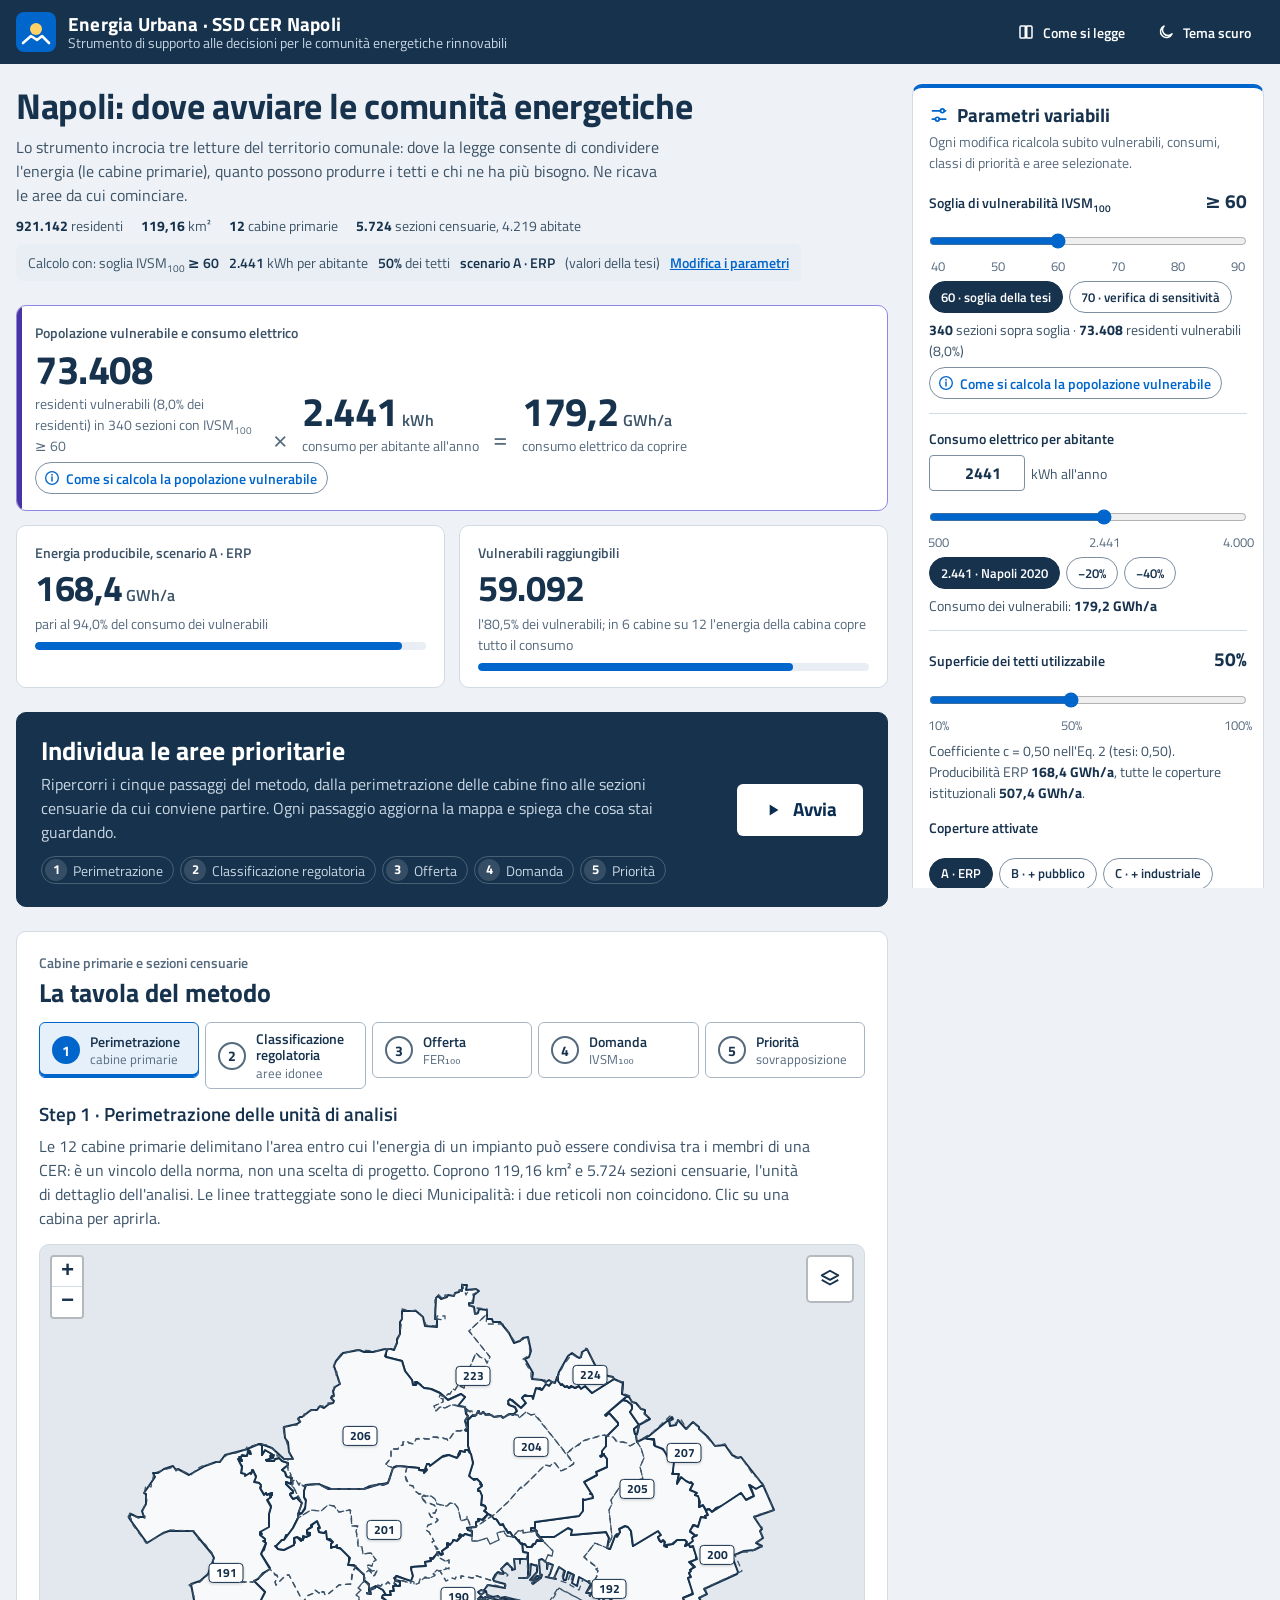
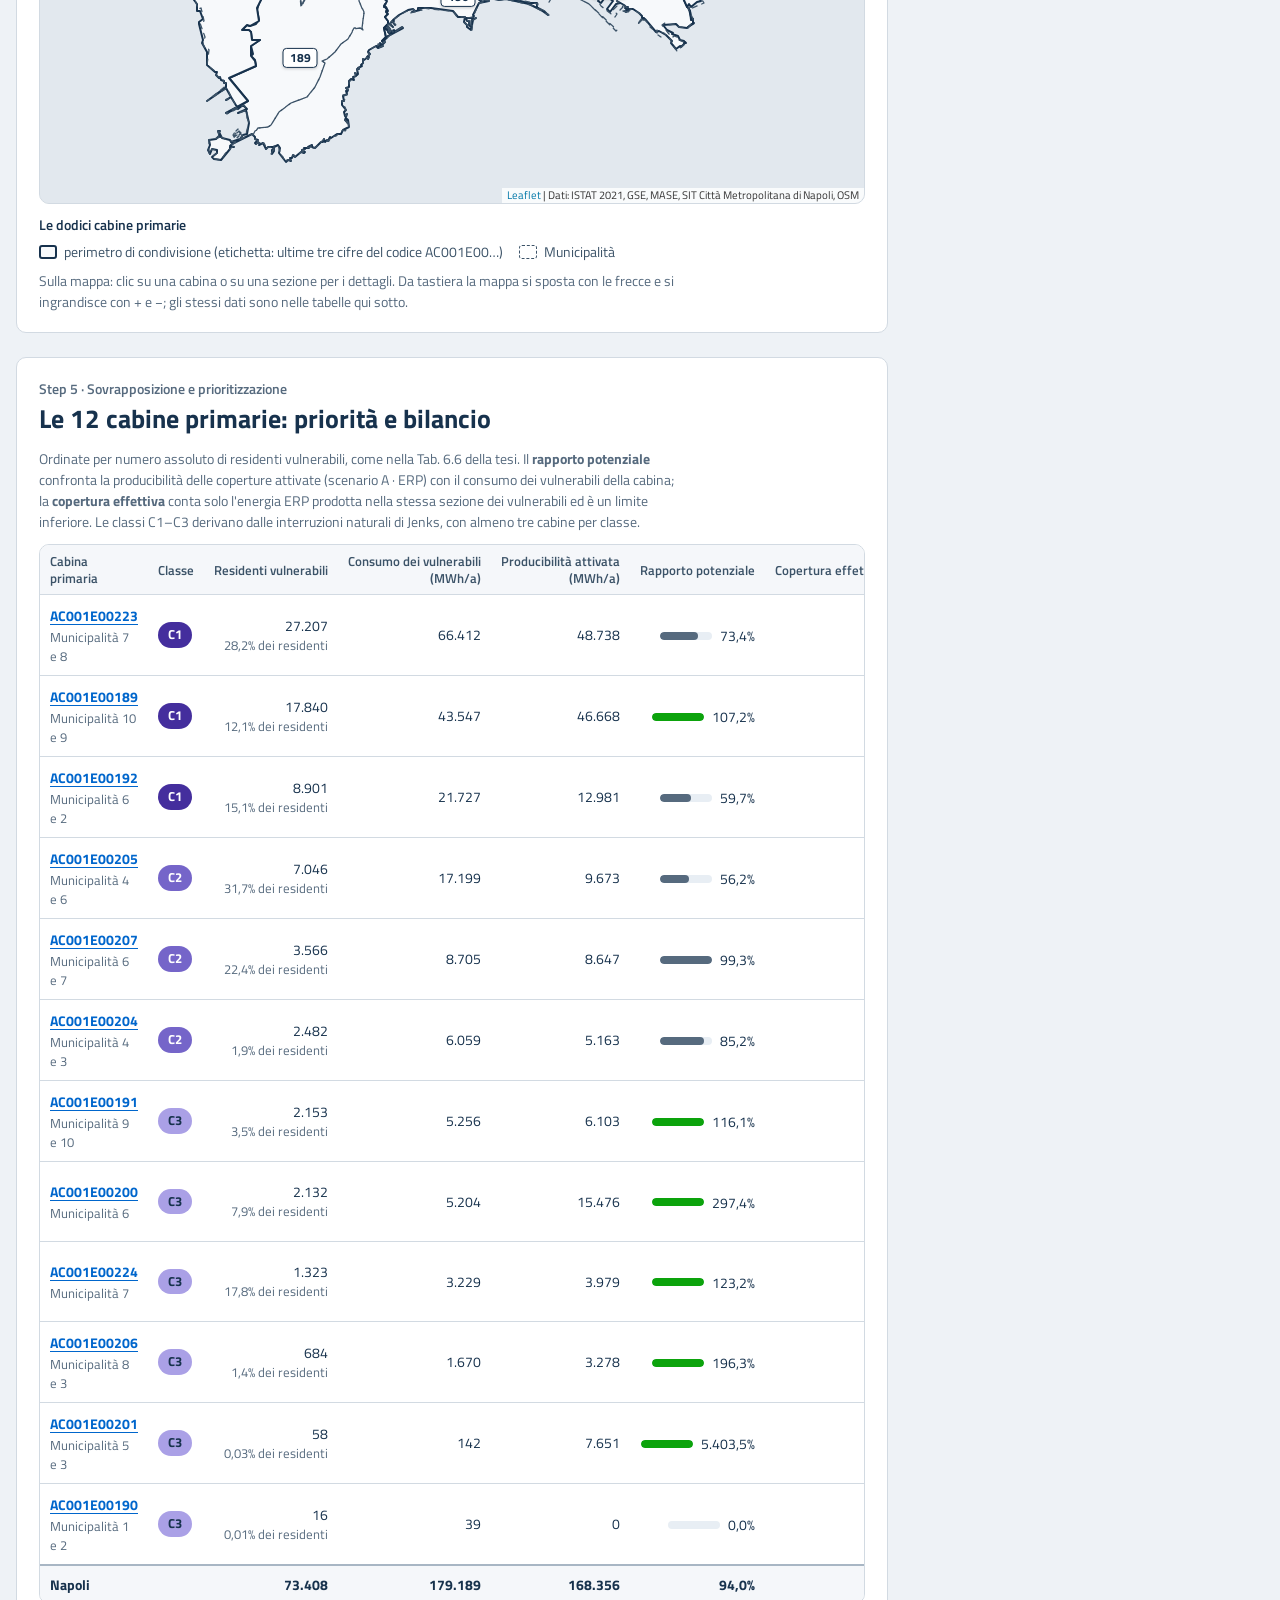
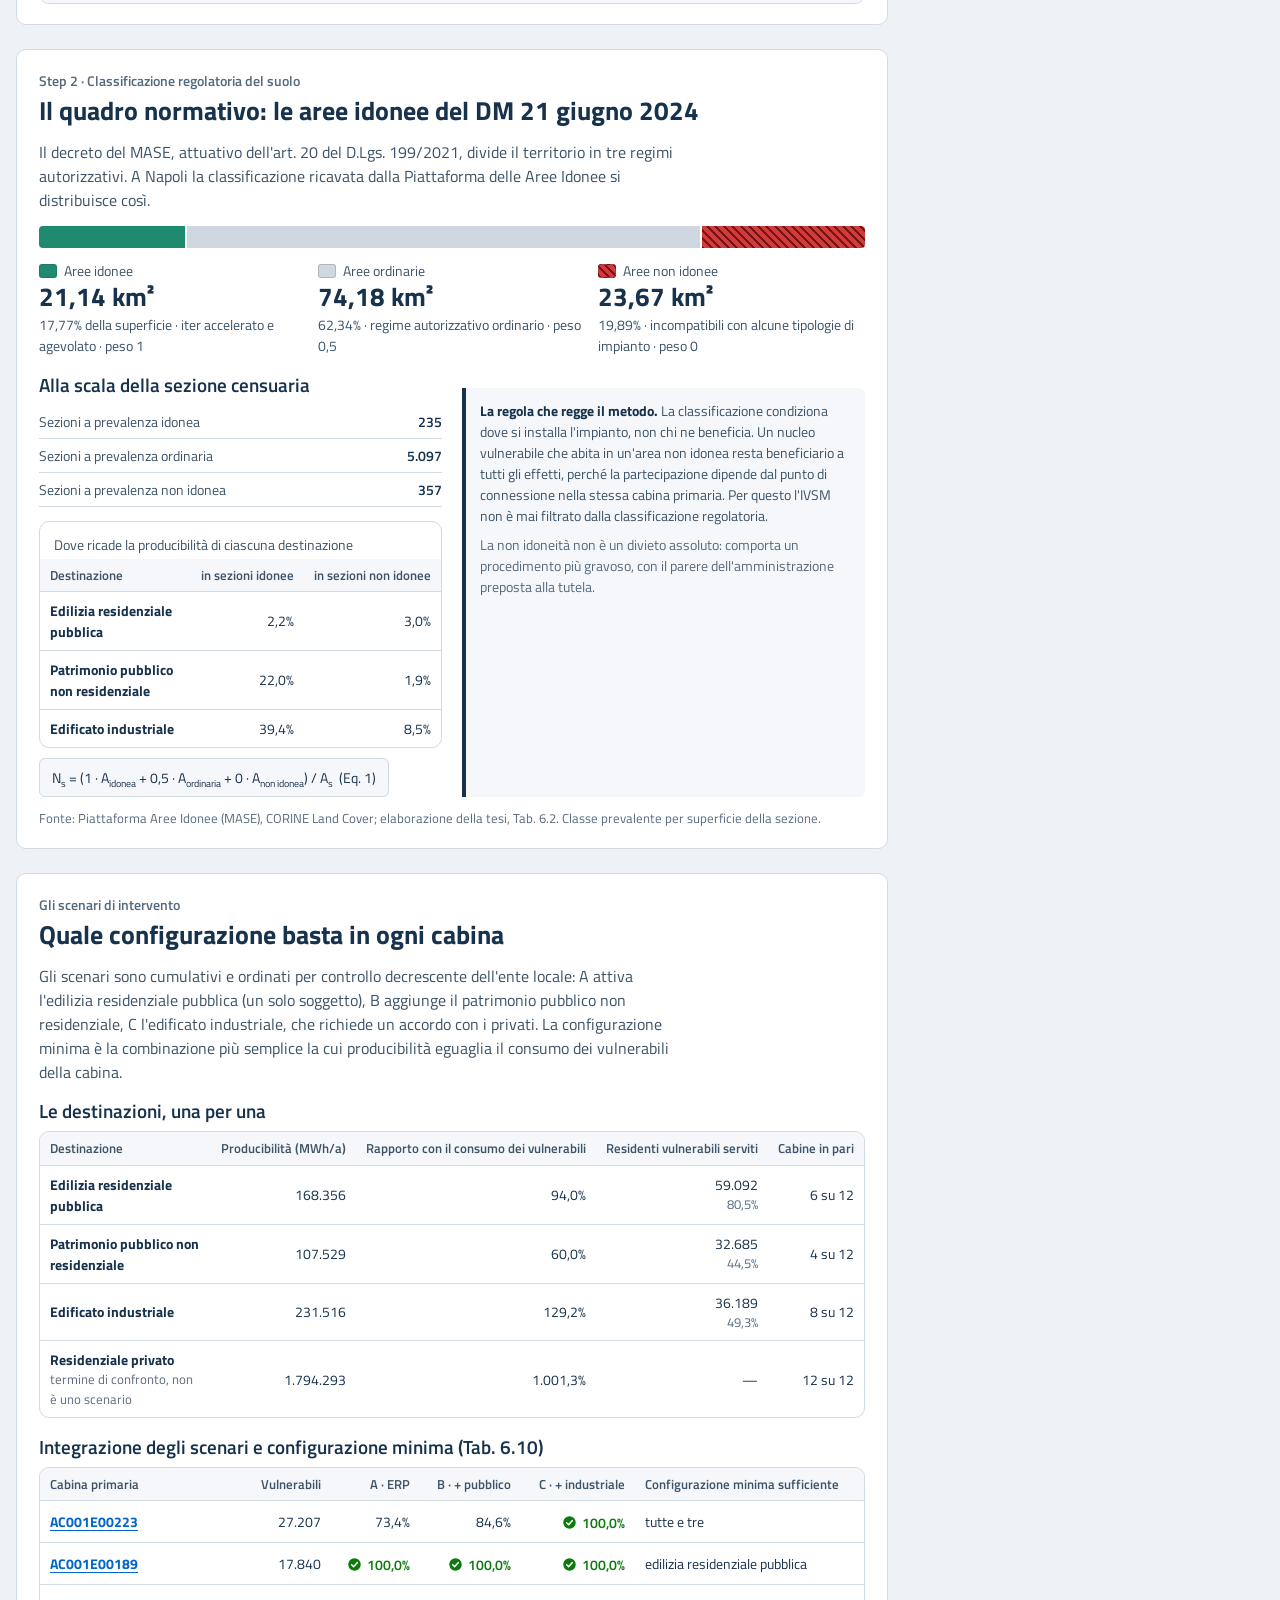
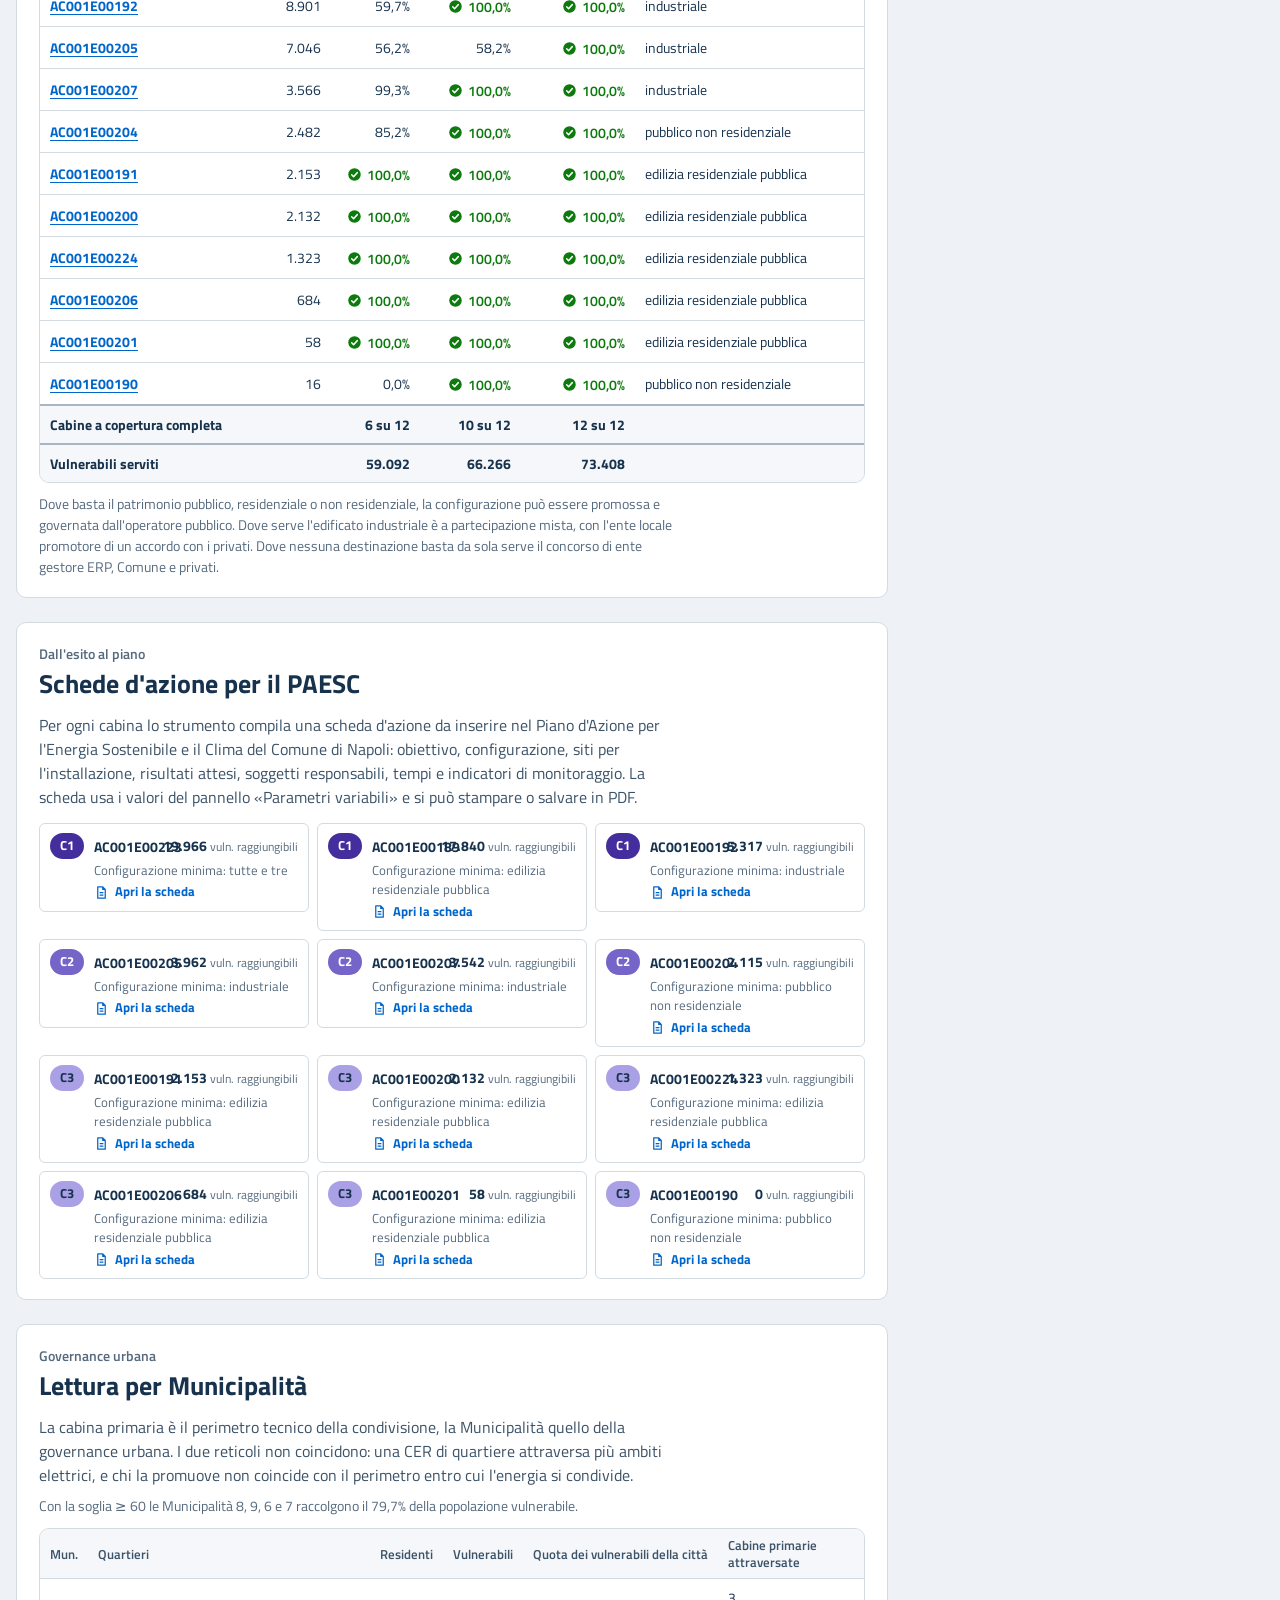
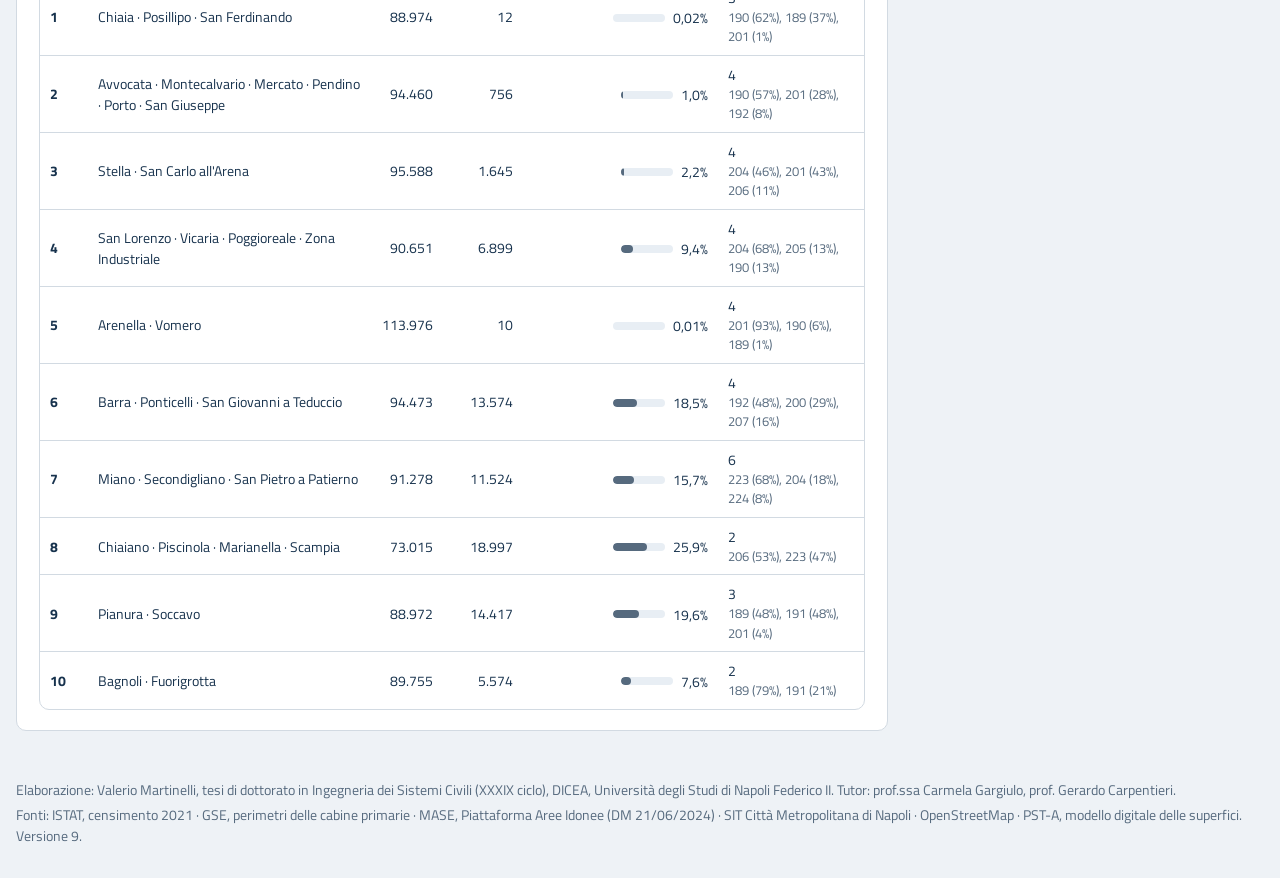
